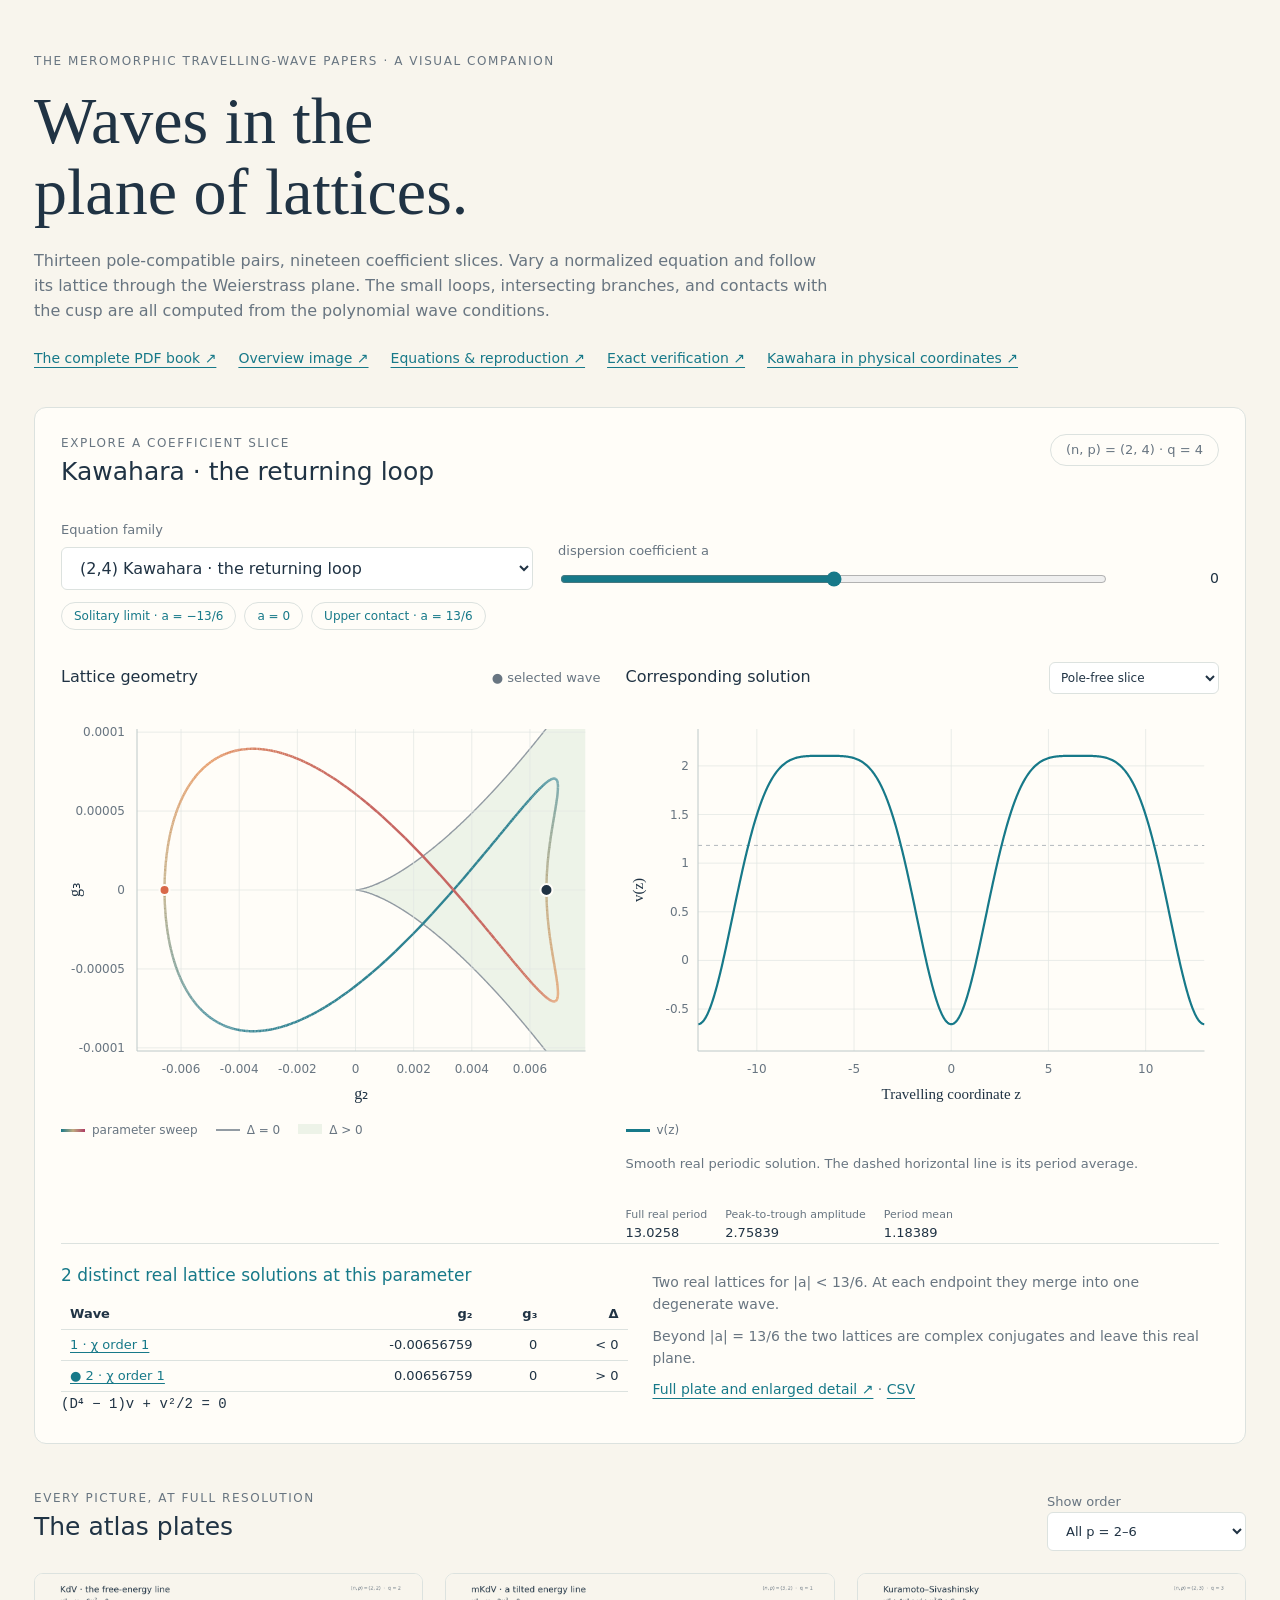
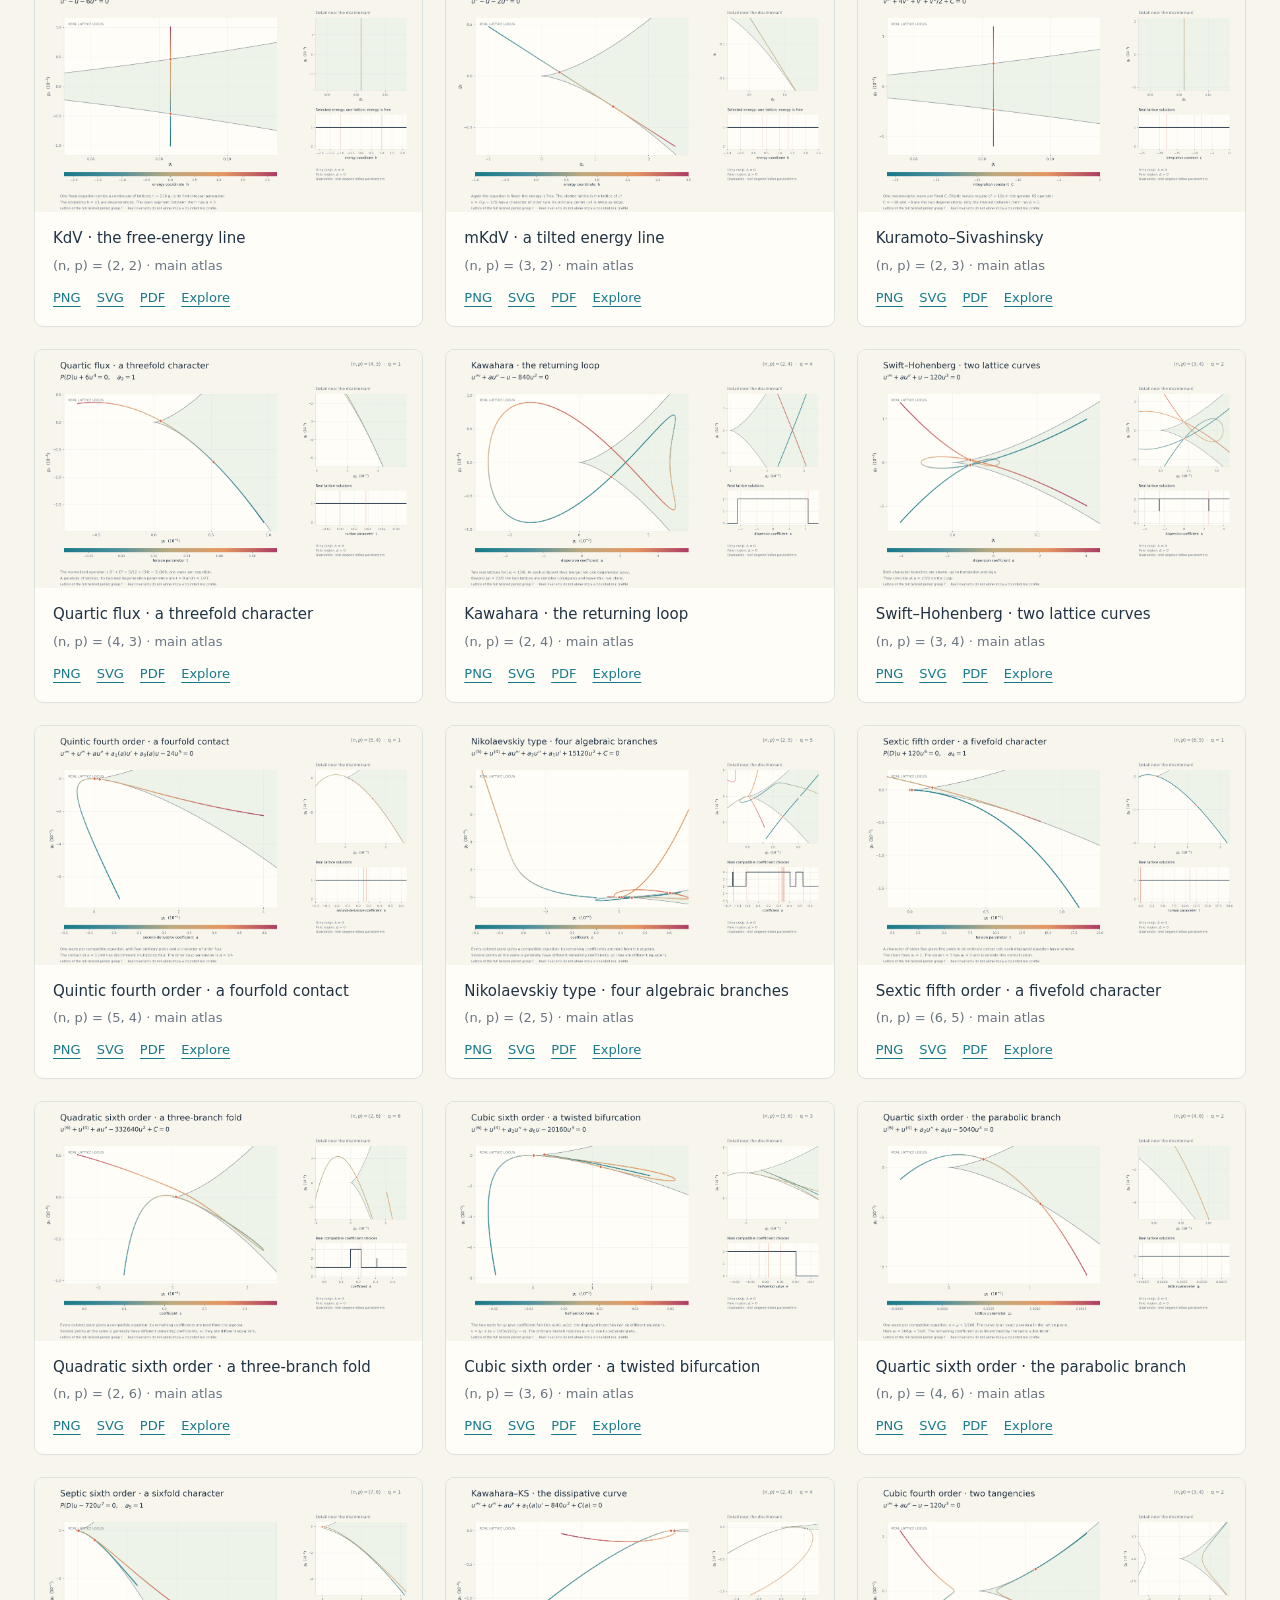
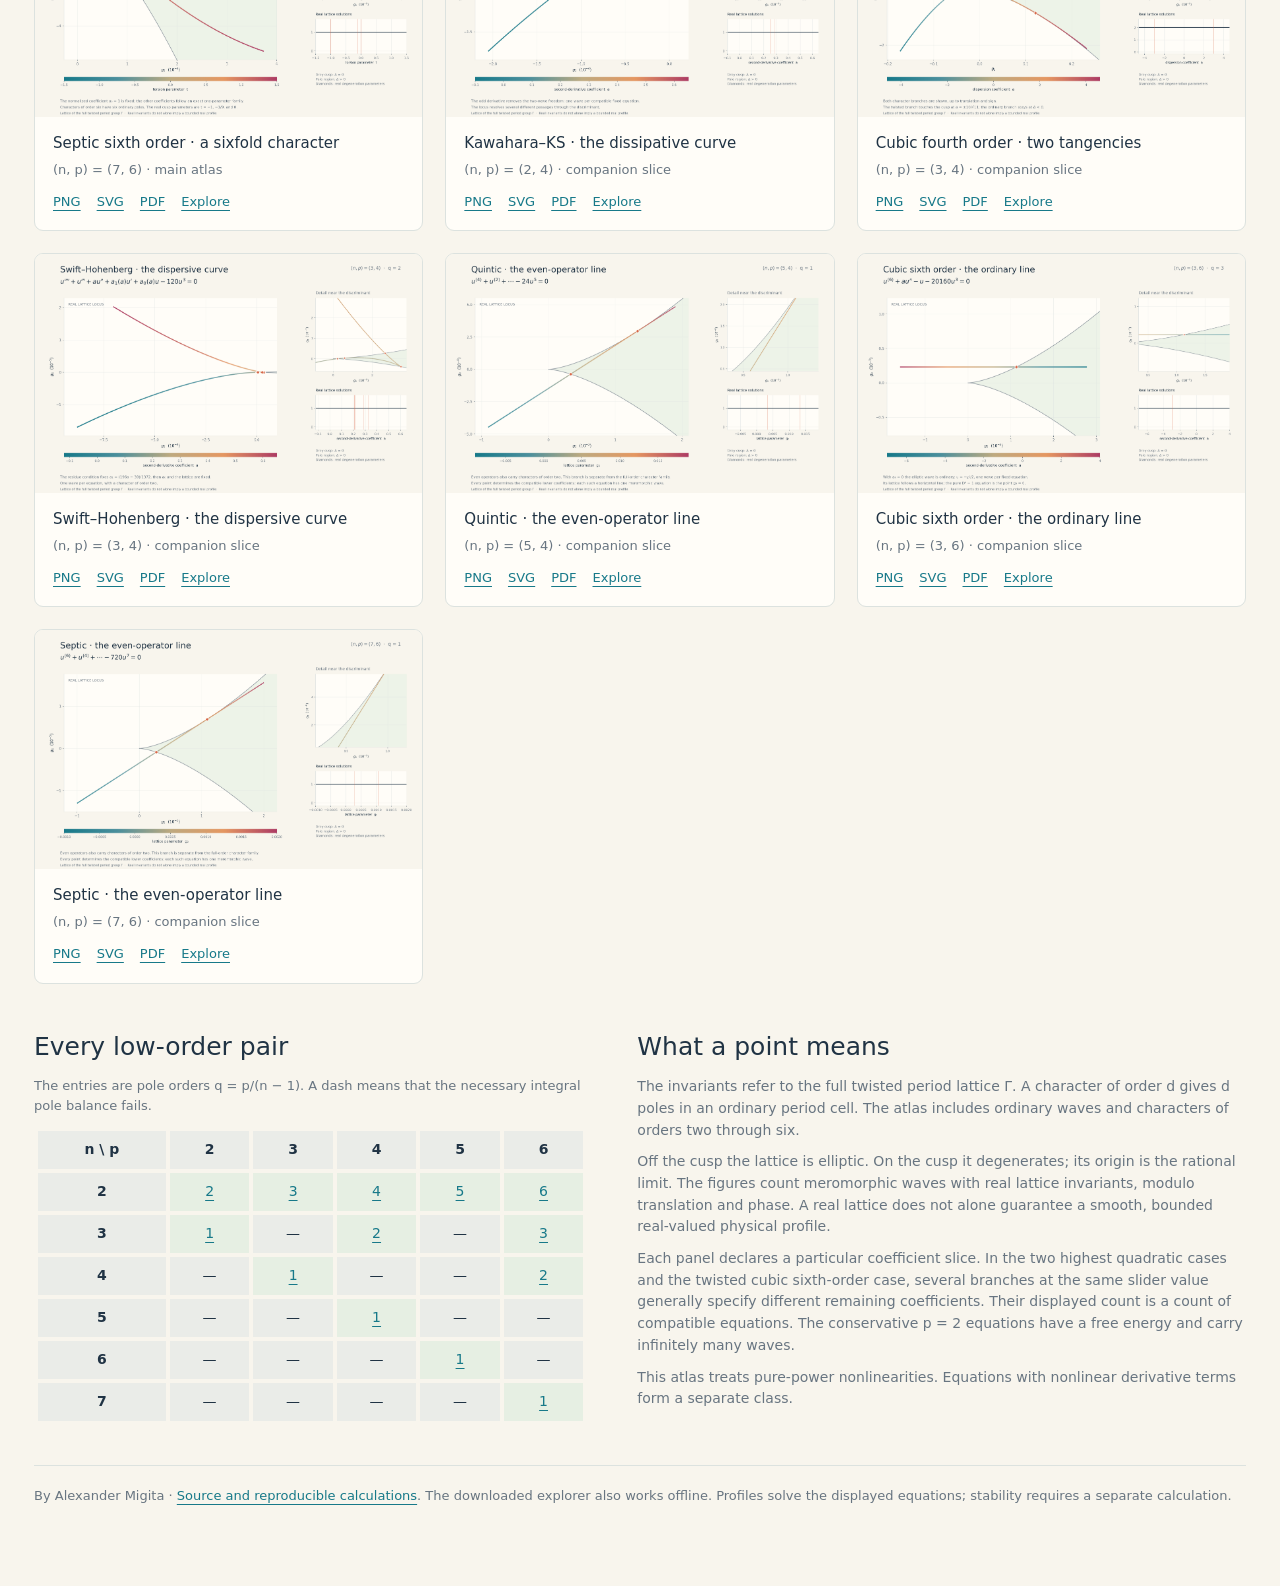
==== index.html @ 1b392797 "Add standalone meromorphic wave atlas with linked solution profiles" ====
<!doctype html>
<html lang="en">
<meta charset="utf-8">
<meta name="viewport" content="width=device-width, initial-scale=1">
<title>Travelling waves · the g₂,g₃ atlas</title>
<meta name="description" content="Explore exact meromorphic travelling waves: select an equation, vary its parameters, and see its elliptic lattice and corresponding wave profile.">
<style>
  :root{color-scheme:light;--paper:#f8f5ed;--ink:#203344;--muted:#687581;--line:#dce2df;--teal:#177989;--orange:#d86849}
  *{box-sizing:border-box}body{margin:0;background:var(--paper);color:var(--ink);font:16px/1.55 system-ui,sans-serif}
  main{max-width:1320px;margin:auto;padding:52px 34px 80px}a{color:var(--teal);text-underline-offset:4px}
  .eyebrow{letter-spacing:.13em;text-transform:uppercase;font-size:12px;color:var(--muted)}h1{font-family:Georgia,serif;font-size:clamp(36px,5.2vw,66px);font-weight:400;line-height:1.08;margin:14px 0 22px}
  h2{font-size:25px;font-weight:500;margin:0 0 6px}h3{font-size:18px;font-weight:500;margin:0}p{margin:10px 0}.intro{max-width:800px;color:var(--muted)}
  .links{display:flex;gap:22px;flex-wrap:wrap;margin:24px 0 38px}.links a{font-size:14px}.explorer{border:1px solid var(--line);border-radius:12px;background:#fffdf8;padding:26px}
  .headrow{display:flex;justify-content:space-between;gap:20px;align-items:start}.badge{white-space:nowrap;border:1px solid var(--line);border-radius:20px;padding:5px 15px;font-size:13px;color:var(--muted)}
  label{font-size:13px;color:var(--muted)}select{font:inherit;background:white;color:var(--ink);padding:10px 14px;border:1px solid var(--line);border-radius:6px;max-width:100%;min-width:0;width:100%}.control,.readout>*,.coverage>*{min-width:0}#points{overflow-x:auto;max-width:100%}
  .controls{display:grid;grid-template-columns:minmax(200px,1fr) minmax(250px,1.4fr);gap:25px;align-items:end;margin-top:22px}.control label{display:block;margin-bottom:7px}.sliderrow{display:flex;gap:15px;align-items:center}
  input[type=range]{accent-color:var(--teal);width:100%;min-width:50px}output{font-variant-numeric:tabular-nums;min-width:95px;text-align:right;font-size:14px}
  .plotwrap{position:relative;overflow:hidden}.plots{display:grid;grid-template-columns:1fr 1.1fr;gap:25px;margin-top:25px}.plots>section{min-width:0}.plothead{display:flex;align-items:center;justify-content:space-between;gap:12px;min-height:46px}.plothead h3{font-size:16px}.plothead select{font-size:12px;padding:7px;width:auto;max-width:210px}canvas{display:block;width:100%;height:400px;margin:10px 0}.legend{display:flex;flex-wrap:wrap;gap:18px;font-size:12px;color:var(--muted);margin-bottom:15px}.swatch{display:inline-block;width:24px;height:10px;margin-right:7px;background:#edf3e8}.cusp{background:#929ba3;height:2px;vertical-align:middle}.locus{background:linear-gradient(90deg,#177989,#beaa80,#ad3c63);height:3px;vertical-align:middle}
  .profile-note{font-size:13px;color:var(--muted);min-height:42px}.stats{display:flex;gap:18px;flex-wrap:wrap;font-size:13px}.stats span{color:var(--muted);display:block;font-size:11px}.stats strong{font-weight:500;font-variant-numeric:tabular-nums}.shortcuts{display:flex;gap:8px;flex-wrap:wrap;margin-top:12px}.shortcuts button{font:12px system-ui;border:1px solid var(--line);border-radius:16px;padding:6px 12px;background:#fffdf8;color:var(--teal);cursor:pointer}.shortcuts button:hover{background:#e7efea}.real-line{background:#177989;height:3px;vertical-align:middle}.imag-line{background:#d86849;height:3px;vertical-align:middle}
  .readout{border-top:1px solid var(--line);padding-top:18px;display:grid;grid-template-columns:1fr 1fr;gap:25px}.count{font-size:17px;color:var(--teal);margin:0 0 10px}.equation{font:14px/1.8 ui-monospace,monospace;overflow-wrap:anywhere;color:var(--ink)}.notes{font-size:14px;color:var(--muted)}
  table{border-collapse:collapse;width:100%;font-size:13px}th,td{padding:5px 9px;border-bottom:1px solid var(--line);text-align:right;font-variant-numeric:tabular-nums}th:first-child,td:first-child{text-align:left}button.point{font:inherit;color:var(--teal);border:0;background:transparent;cursor:pointer;padding:0;text-decoration:underline;text-underline-offset:3px}
  .galleryhead{display:flex;justify-content:space-between;align-items:center;margin:45px 0 20px;gap:20px}.grid{display:grid;grid-template-columns:repeat(3,minmax(0,1fr));gap:22px}.card{border:1px solid var(--line);border-radius:9px;overflow:hidden;background:#fffdf8}.card img{width:100%;display:block}.cardbody{padding:15px 18px 18px}.card p{font-size:13px;color:var(--muted);margin:5px 0 12px}.cardlinks{display:flex;gap:16px;font-size:13px}.card .title{font-size:15px;font-weight:500}
  .coverage{margin-top:44px;display:grid;grid-template-columns:1fr 1.1fr;gap:50px}.coverage table{text-align:center;font-size:14px}.coverage td,.coverage th{text-align:center;height:42px;border:4px solid var(--paper);background:#eaece8}.coverage td.yes{background:#e6efe3}.fine{font-size:13px;color:var(--muted)}footer{margin-top:40px;padding-top:20px;border-top:1px solid var(--line);font-size:13px;color:var(--muted)}
  @media(max-width:950px){.grid{grid-template-columns:repeat(2,1fr)}.coverage{gap:25px}.readout{grid-template-columns:minmax(0,1fr)}.controls{grid-template-columns:minmax(0,1fr)}.headrow{flex-wrap:wrap}.plots{grid-template-columns:minmax(0,1fr)}canvas{height:380px}}
  @media(max-width:580px){main{padding:30px 14px 50px}.explorer{padding:17px}.grid{grid-template-columns:1fr}.coverage{grid-template-columns:1fr}.galleryhead{align-items:start;flex-direction:column}canvas{height:360px}.legend{gap:14px;font-size:11px}.badge{font-size:12px}}
</style>
<main>
  <div class="eyebrow">The meromorphic travelling-wave papers · a visual companion</div>
  <h1>Waves in the<br>plane of lattices.</h1>
  <p class="intro">Thirteen pole-compatible pairs, nineteen coefficient slices. Vary a normalized equation and follow its lattice through the Weierstrass plane. The small loops, intersecting branches, and contacts with the cusp are all computed from the polynomial wave conditions.</p>
  <nav class="links" aria-label="Downloads"><a href="g2g3_atlas.pdf">The complete PDF book ↗</a><a href="figures/atlas_overview.png">Overview image ↗</a><a href="README.md">Equations &amp; reproduction ↗</a><a href="data/verification.json">Exact verification ↗</a><a href="physical/kawahara_physical.html">Kawahara in physical coordinates ↗</a></nav>
  <section class="explorer" aria-labelledby="currentTitle">
    <div class="headrow"><div><div class="eyebrow">Explore a coefficient slice</div><h2 id="currentTitle"></h2></div><div class="badge" id="badge"></div></div>
    <div class="controls"><div class="control"><label for="family">Equation family</label><select id="family"></select></div><div class="control"><label for="position" id="paramLabel"></label><div class="sliderrow"><input type="range" id="position" min="0" value="0" aria-describedby="count"><output for="position" id="paramValue"></output></div></div></div>
    <div class="shortcuts" id="shortcuts"></div>
    <div class="plots">
      <section><div class="plothead"><h3>Lattice geometry</h3><span class="fine">● selected wave</span></div><div class="plotwrap"><canvas id="plot" aria-label="The g2,g3 lattice locus and the selected parameter's waves" role="img"></canvas></div>
      <div class="legend"><span><i class="swatch locus"></i>parameter sweep</span><span><i class="swatch cusp"></i>Δ = 0</span><span><i class="swatch"></i>Δ &gt; 0</span></div></section>
      <section><div class="plothead"><h3>Corresponding solution</h3><select id="profileMode" aria-label="Solution slice"><option value="regular">Pole-free slice</option><option value="axis">Meromorphic real axis</option></select></div>
        <div class="plotwrap"><canvas id="wave" aria-label="The selected wave as a function of travelling coordinate z" role="img"></canvas></div>
        <div class="legend" id="waveLegend"></div><p class="profile-note" id="profileNote" aria-live="polite"></p><div class="stats" id="profileStats"></div>
      </section>
    </div>
    <div class="readout"><div><p class="count" id="count" aria-live="polite"></p><div id="points"></div><div class="equation" id="equation"></div></div><div class="notes" id="notes"></div></div>
  </section>
  <div class="galleryhead"><div><div class="eyebrow">Every picture, at full resolution</div><h2>The atlas plates</h2></div><label>Show order <select id="filter"><option value="all">All p = 2–6</option><option value="2">p = 2</option><option value="3">p = 3</option><option value="4">p = 4</option><option value="5">p = 5</option><option value="6">p = 6</option></select></label></div>
  <div class="grid" id="gallery"></div>
  <section class="coverage"><div><h2>Every low-order pair</h2><p class="fine">The entries are pole orders q = p/(n − 1). A dash means that the necessary integral pole balance fails.</p><table id="coverage" aria-label="Coverage of all n,p pairs"></table></div><div><h2>What a point means</h2><p class="notes">The invariants refer to the full twisted period lattice Γ. A character of order d gives d poles in an ordinary period cell. The atlas includes ordinary waves and characters of orders two through six.</p><p class="notes">Off the cusp the lattice is elliptic. On the cusp it degenerates; its origin is the rational limit. The figures count meromorphic waves with real lattice invariants, modulo translation and phase. A real lattice does not alone guarantee a smooth, bounded real-valued physical profile.</p><p class="notes">Each panel declares a particular coefficient slice. In the two highest quadratic cases and the twisted cubic sixth-order case, several branches at the same slider value generally specify different remaining coefficients. Their displayed count is a count of compatible equations. The conservative p = 2 equations have a free energy and carry infinitely many waves.</p><p class="notes">This atlas treats pure-power nonlinearities. Equations with nonlinear derivative terms form a separate class.</p></div></section>
  <footer>By Alexander Migita · <a href="https://github.com/migita/meromorphic-wave-atlas">Source and reproducible calculations</a>. The downloaded explorer also works offline. Profiles solve the displayed equations; stability requires a separate calculation.</footer>
</main>
<script src="wave_math.js"></script>
<script>
const ATLAS=[{"slug":"n2_p2_kdv","n":2,"p":2,"q":2,"title":"KdV · the free-energy line","parameter":"energy coordinate  h","interval":[-2.2,2.2],"notes":["One fixed equation carries a continuum of lattices; h = 216 g₃ is its first-integral parameter.","The endpoints h = ±1 are degenerations. The open segment between them has Δ > 0."],"count_kind":"waves","primary":true,"limits":[[0.05208333333333333,0.11458333333333333],[-0.011611111111111112,0.011611111111111112]],"fixed_equation":true,"K":6,"specials":[-1.0,1.0],"frames":[{"t":-2.2,"points":[{"g2":0.08333333333333333,"g3":-0.010185185185185186,"delta":-0.0022222222222222227,"operator":{"0":-1.0},"constant":0.0,"branch":0,"character":1,"profile":{"scale":1,"variable":"u","geometry":{"type":"one","delta":-1,"e":-0.1858363607270553,"H":0.28770145215395654,"m":0.9844510498706384,"mc":0.015548950129361609,"K":3.477848903455562,"period":12.967900770402444},"kind":"polynomial","terms":[[1,0,1.0],[0,0,-0.08333333333333333]]}}]},{"t":-2.1951111111111112,"points":[{"g2":0.08333333333333333,"g3":-0.010162551440329218,"delta":-0.002209787494284408,"operator":{"0":-1.0},"constant":0.0,"branch":0,"character":1,"profile":{"scale":1,"variable":"u","geometry":{"type":"one","delta":-1,"e":-0.18576796760956804,"H":0.28756891354253716,"m":0.9844959560852079,"mc":0.015504043914792149,"K":3.479272506871178,"period":12.976198267845762},"kind":"polynomial","terms":[[1,0,1.0],[0,0,-0.08333333333333333]]}}]},{"t":-2.187777777777778,"points":[{"g2":0.08333333333333333,"g3":-0.010128600823045267,"delta":-0.0021911872713763145,"operator":{"0":-1.0},"constant":0.0,"branch":0,"character":1,"profile":{"scale":1,"variable":"u","geometry":{"type":"one","delta":-1,"e":-0.18566525956412847,"H":0.28736985314001234,"m":0.9845635098865136,"mc":0.015436490113486322,"K":3.4814219574496312,"period":12.988711087715973},"kind":"polynomial","terms":[[1,0,1.0],[0,0,-0.08333333333333333]]}}]},{"t":-2.182888888888889,"points":[{"g2":0.08333333333333333,"g3":-0.0101059670781893,"delta":-0.0021788217021033373,"operator":{"0":-1.0},"constant":0.0,"branch":0,"character":1,"profile":{"scale":1,"variable":"u","geometry":{"type":"one","delta":-1,"e":-0.1855967083996586,"H":0.2872369773776183,"m":0.9846086759809719,"mc":0.015391324019028143,"K":3.482864384947229,"period":12.997097772897286},"kind":"polynomial","terms":[[1,0,1.0],[0,0,-0.08333333333333333]]}}]},{"t":-2.175555555555556,"points":[{"g2":0.08333333333333333,"g3":-0.010072016460905352,"delta":-0.002160325217192502,"operator":{"0":-1.0},"constant":0.0,"branch":0,"character":1,"profile":{"scale":1,"variable":"u","geometry":{"type":"one","delta":-1,"e":-0.18549376257033529,"H":0.28703740962488916,"m":0.9846766214534854,"mc":0.01532337854651452,"K":3.4850423854646464,"period":13.009745744499256},"kind":"polynomial","terms":[[1,0,1.0],[0,0,-0.08333333333333333]]}}]},{"t":-2.170666666666667,"points":[{"g2":0.08333333333333333,"g3":-0.010049382716049384,"delta":-0.002148028806584363,"operator":{"0":-1.0},"constant":0.0,"branch":0,"character":1,"profile":{"scale":1,"variable":"u","geometry":{"type":"one","delta":-1,"e":-0.18542505240549237,"H":0.2869041945413232,"m":0.9847220499039758,"mc":0.01527795009602413,"K":3.486504058583053,"period":13.018223457367847},"kind":"polynomial","terms":[[1,0,1.0],[0,0,-0.08333333333333333]]}}]},{"t":-2.1633333333333336,"points":[{"g2":0.08333333333333333,"g3":-0.010015432098765433,"delta":-0.0021296360596707825,"operator":{"0":-1.0},"constant":0.0,"branch":0,"character":1,"profile":{"scale":1,"variable":"u","geometry":{"type":"one","delta":-1,"e":-0.18532186735517567,"H":0.28670411616629193,"m":0.9847903907865941,"mc":0.015209609213405908,"K":3.488711251480941,"period":13.031009383250646},"kind":"polynomial","terms":[[1,0,1.0],[0,0,-0.08333333333333333]]}}]},{"t":-2.156,"points":[{"g2":0.08333333333333333,"g3":-0.009981481481481482,"delta":-0.0021113055555555555,"operator":{"0":-1.0},"constant":0.0,"branch":0,"character":1,"profile":{"scale":1,"variable":"u","geometry":{"type":"one","delta":-1,"e":-0.18521853807655572,"H":0.2865037298331668,"m":0.9848589707307035,"mc":0.015141029269296554,"K":3.4909362768365897,"period":13.043879463326112},"kind":"polynomial","terms":[[1,0,1.0],[0,0,-0.08333333333333333]]}}]},{"t":-2.151111111111111,"points":[{"g2":0.08333333333333333,"g3":-0.009958847736625514,"delta":-0.0020991197988111565,"operator":{"0":-1.0},"constant":0.0,"branch":0,"character":1,"profile":{"scale":1,"variable":"u","geometry":{"type":"one","delta":-1,"e":-0.1851495715045654,"H":0.2863699672654924,"m":0.9849048241839043,"mc":0.015095175816095619,"K":3.4924296540233413,"period":13.05250679172075},"kind":"polynomial","terms":[[1,0,1.0],[0,0,-0.08333333333333333]]}}]},{"t":-2.143777777777778,"points":[{"g2":0.08333333333333333,"g3":-0.009924897119341563,"delta":-0.0020808930326931866,"operator":{"0":-1.0},"constant":0.0,"branch":0,"character":1,"profile":{"scale":1,"variable":"u","geometry":{"type":"one","delta":-1,"e":-0.1850460006759825,"H":0.2861690650038781,"m":0.9849738056246788,"mc":0.015026194375321131,"K":3.494684943511824,"period":13.06551949446384},"kind":"polynomial","terms":[[1,0,1.0],[0,0,-0.08333333333333333]]}}]},{"t":-2.138888888888889,"points":[{"g2":0.08333333333333333,"g3":-0.009902263374485597,"delta":-0.002068776434613626,"operator":{"0":-1.0},"constant":0.0,"branch":0,"character":1,"profile":{"scale":1,"variable":"u","geometry":{"type":"one","delta":-1,"e":-0.18497687258051204,"H":0.28603495736652124,"m":0.9850199280279366,"mc":0.014980071972063465,"K":3.496198727649205,"period":13.074242909057974},"kind":"polynomial","terms":[[1,0,1.0],[0,0,-0.08333333333333333]]}}]},{"t":-2.131555555555556,"points":[{"g2":0.08333333333333333,"g3":-0.009868312757201647,"delta":-0.0020506534064929135,"operator":{"0":-1.0},"constant":0.0,"branch":0,"character":1,"profile":{"scale":1,"variable":"u","geometry":{"type":"one","delta":-1,"e":-0.18487305872755766,"H":0.28583353581501875,"m":0.9850893148360333,"mc":0.014910685163966677,"K":3.498484979949575,"period":13.087401273307984},"kind":"polynomial","terms":[[1,0,1.0],[0,0,-0.08333333333333333]]}}]},{"t":-2.126666666666667,"points":[{"g2":0.08333333333333333,"g3":-0.00984567901234568,"delta":-0.0020386059670781894,"operator":{"0":-1.0},"constant":0.0,"branch":0,"character":1,"profile":{"scale":1,"variable":"u","geometry":{"type":"one","delta":-1,"e":-0.18480376812078478,"H":0.2856990808553451,"m":0.9851357087871271,"mc":0.014864291212872933,"K":3.500019644517001,"period":13.096222832283644},"kind":"polynomial","terms":[[1,0,1.0],[0,0,-0.08333333333333333]]}}]},{"t":-2.1193333333333335,"points":[{"g2":0.08333333333333333,"g3":-0.009811728395061729,"delta":-0.0020205866769547327,"operator":{"0":-1.0},"constant":0.0,"branch":0,"character":1,"profile":{"scale":1,"variable":"u","geometry":{"type":"one","delta":-1,"e":-0.1846997097543466,"H":0.28549713661731585,"m":0.9852055048854672,"mc":0.014794495114532739,"K":3.50233758165737,"period":13.109529994856764},"kind":"polynomial","terms":[[1,0,1.0],[0,0,-0.08333333333333333]]}}]},{"t":-2.112,"points":[{"g2":0.08333333333333333,"g3":-0.009777777777777778,"delta":-0.0020026296296296294,"operator":{"0":-1.0},"constant":0.0,"branch":0,"character":1,"profile":{"scale":1,"variable":"u","geometry":{"type":"one","delta":-1,"e":-0.1845955039588511,"H":0.2852948771221336,"m":0.9852755484630377,"mc":0.014724451536962288,"K":3.504674886374683,"period":13.122927984447028},"kind":"polynomial","terms":[[1,0,1.0],[0,0,-0.08333333333333333]]}}]},{"t":-2.107111111111111,"points":[{"g2":0.08333333333333333,"g3":-0.00975514403292181,"delta":-0.001990692844078646,"operator":{"0":-1.0},"constant":0.0,"branch":0,"character":1,"profile":{"scale":1,"variable":"u","geometry":{"type":"one","delta":-1,"e":-0.18452595125463636,"H":0.2851598617020845,"m":0.9853223823819999,"mc":0.01467761761800011,"K":3.506243984434444,"period":13.131911023081207},"kind":"polynomial","terms":[[1,0,1.0],[0,0,-0.08333333333333333]]}}]},{"t":-2.0997777777777777,"points":[{"g2":0.08333333333333333,"g3":-0.009721193415637859,"delta":-0.0019728395347507997,"operator":{"0":-1.0},"constant":0.0,"branch":0,"character":1,"profile":{"scale":1,"variable":"u","geometry":{"type":"one","delta":-1,"e":-0.1844214985319821,"H":0.28495707401117853,"m":0.9853928416374762,"mc":0.014607158362523801,"K":3.5086141804106323,"period":13.145463044447704},"kind":"polynomial","terms":[[1,0,1.0],[0,0,-0.08333333333333333]]}}]},{"t":-2.0948888888888892,"points":[{"g2":0.08333333333333333,"g3":-0.009698559670781894,"delta":-0.0019609719078646556,"operator":{"0":-1.0},"constant":0.0,"branch":0,"character":1,"profile":{"scale":1,"variable":"u","geometry":{"type":"one","delta":-1,"e":-0.18435178070159,"H":0.28482170530036516,"m":0.9854399540245125,"mc":0.014560045975487535,"K":3.5102054661754765,"period":13.15454989836183},"kind":"polynomial","terms":[[1,0,1.0],[0,0,-0.08333333333333333]]}}]},{"t":-2.087555555555556,"points":[{"g2":0.08333333333333333,"g3":-0.009664609053497943,"delta":-0.0019432223365340655,"operator":{"0":-1.0},"constant":0.0,"branch":0,"character":1,"profile":{"scale":1,"variable":"u","geometry":{"type":"one","delta":-1,"e":-0.18424707952346928,"H":0.28461838592306277,"m":0.9855108330210115,"mc":0.014489166978988445,"K":3.5126093411413306,"period":13.168259363657638},"kind":"polynomial","terms":[[1,0,1.0],[0,0,-0.08333333333333333]]}}]},{"t":-2.082666666666667,"points":[{"g2":0.08333333333333333,"g3":-0.009641975308641975,"delta":-0.0019314238683127575,"operator":{"0":-1.0},"constant":0.0,"branch":0,"character":1,"profile":{"scale":1,"variable":"u","geometry":{"type":"one","delta":-1,"e":-0.18417719554289494,"H":0.2844826615820443,"m":0.9855582266033247,"mc":0.014441773396675297,"K":3.5142233487758747,"period":13.177452345340333},"kind":"polynomial","terms":[[1,0,1.0],[0,0,-0.08333333333333333]]}}]},{"t":-2.0753333333333335,"points":[{"g2":0.08333333333333333,"g3":-0.009608024691358024,"delta":-0.0019137780349794235,"operator":{"0":-1.0},"constant":0.0,"branch":0,"character":1,"profile":{"scale":1,"variable":"u","geometry":{"type":"one","delta":-1,"e":-0.18407224436554337,"H":0.28427880699055214,"m":0.9856295294595974,"mc":0.014370470540402676,"K":3.5166617178219814,"period":13.191322781227173},"kind":"polynomial","terms":[[1,0,1.0],[0,0,-0.08333333333333333]]}}]},{"t":-2.068,"points":[{"g2":0.08333333333333333,"g3":-0.009574074074074073,"delta":-0.0018961944444444443,"operator":{"0":-1.0},"constant":0.0,"branch":0,"character":1,"profile":{"scale":1,"variable":"u","geometry":{"type":"one","delta":-1,"e":-0.18396714244113485,"H":0.28407462956155916,"m":0.9857010886322455,"mc":0.01429891136775456,"K":3.5191211864122542,"period":13.205291541840717},"kind":"polynomial","terms":[[1,0,1.0],[0,0,-0.08333333333333333]]}}]},{"t":-2.063111111111111,"points":[{"g2":0.08333333333333333,"g3":-0.009551440329218107,"delta":-0.001884506630086877,"operator":{"0":-1.0},"constant":0.0,"branch":0,"character":1,"profile":{"scale":1,"variable":"u","geometry":{"type":"one","delta":-1,"e":-0.18389699046438365,"H":0.28393833128381857,"m":0.9857489378932187,"mc":0.014251062106781313,"K":3.5207727069856913,"period":13.214659334064887},"kind":"polynomial","terms":[[1,0,1.0],[0,0,-0.08333333333333333]]}}]},{"t":-2.055777777777778,"points":[{"g2":0.08333333333333333,"g3":-0.009517489711934158,"delta":-0.0018670267775491552,"operator":{"0":-1.0},"constant":0.0,"branch":0,"character":1,"profile":{"scale":1,"variable":"u","geometry":{"type":"one","delta":-1,"e":-0.1837916360380258,"H":0.2837336129175906,"m":0.985820927633821,"mc":0.014179072366178942,"K":3.5232680338903437,"period":13.228794959202483},"kind":"polynomial","terms":[[1,0,1.0],[0,0,-0.08333333333333333]]}}]},{"t":-2.050888888888889,"points":[{"g2":0.08333333333333333,"g3":-0.00949485596707819,"delta":-0.0018554081218564245,"operator":{"0":-1.0},"constant":0.0,"branch":0,"character":1,"profile":{"scale":1,"variable":"u","geometry":{"type":"one","delta":-1,"e":-0.18372131519974966,"H":0.28359695280951797,"m":0.9858690653575589,"mc":0.014130934642441051,"K":3.524943754646604,"period":13.238275265905832},"kind":"polynomial","terms":[[1,0,1.0],[0,0,-0.08333333333333333]]}}]},{"t":-2.043555555555556,"points":[{"g2":0.08333333333333333,"g3":-0.009460905349794239,"delta":-0.001838032007315958,"operator":{"0":-1.0},"constant":0.0,"branch":0,"character":1,"profile":{"scale":1,"variable":"u","geometry":{"type":"one","delta":-1,"e":-0.18361570668646088,"H":0.28339168987917057,"m":0.9859414899341674,"mc":0.014058510065832534,"K":3.527475832189634,"period":13.252581605054008},"kind":"polynomial","terms":[[1,0,1.0],[0,0,-0.08333333333333333]]}}]},{"t":-2.038666666666667,"points":[{"g2":0.08333333333333333,"g3":-0.009438271604938271,"delta":-0.0018264825102880656,"operator":{"0":-1.0},"constant":0.0,"branch":0,"character":1,"profile":{"scale":1,"variable":"u","geometry":{"type":"one","delta":-1,"e":-0.18354521592460588,"H":0.2832546655098504,"m":0.9859899189857023,"mc":0.014010081014297718,"K":3.5291763586322555,"period":13.262177036907271},"kind":"polynomial","terms":[[1,0,1.0],[0,0,-0.08333333333333333]]}}]},{"t":-2.0313333333333334,"points":[{"g2":0.08333333333333333,"g3":-0.00940432098765432,"delta":-0.0018092101337448558,"operator":{"0":-1.0},"constant":0.0,"branch":0,"character":1,"profile":{"scale":1,"variable":"u","geometry":{"type":"one","delta":-1,"e":-0.18343935172314477,"H":0.28304885434936755,"m":0.9860627827256421,"mc":0.013937217274357904,"K":3.531746111402404,"period":13.276658074245148},"kind":"polynomial","terms":[[1,0,1.0],[0,0,-0.08333333333333333]]}}]},{"t":-2.024,"points":[{"g2":0.08333333333333333,"g3":-0.00937037037037037,"delta":-0.0017919999999999993,"operator":{"0":-1.0},"constant":0.0,"branch":0,"character":1,"profile":{"scale":1,"variable":"u","geometry":{"type":"one","delta":-1,"e":-0.18333333333333332,"H":0.282842712474619,"m":0.9861359120657515,"mc":0.013864087934248577,"K":3.5343389271122194,"period":13.291245901313859},"kind":"polynomial","terms":[[1,0,1.0],[0,0,-0.08333333333333333]]}}]},{"t":-2.019111111111111,"points":[{"g2":0.08333333333333333,"g3":-0.009347736625514403,"delta":-0.001780561156835848,"operator":{"0":-1.0},"constant":0.0,"branch":0,"character":1,"profile":{"scale":1,"variable":"u","geometry":{"type":"one","delta":-1,"e":-0.1832625684573728,"H":0.2827051001652542,"m":0.9861848133008053,"mc":0.013815186699194643,"K":3.5360804574580897,"period":13.301031194592676},"kind":"polynomial","terms":[[1,0,1.0],[0,0,-0.08333333333333333]]}}]},{"t":-2.011777777777778,"points":[{"g2":0.08333333333333333,"g3":-0.009313786008230454,"delta":-0.0017634547610882495,"operator":{"0":-1.0},"constant":0.0,"branch":0,"character":1,"profile":{"scale":1,"variable":"u","geometry":{"type":"one","delta":-1,"e":-0.18315629178300033,"H":0.28249840411189114,"m":0.9862583888539146,"mc":0.013741611146085412,"K":3.5387124987590046,"period":13.315800390776063},"kind":"polynomial","terms":[[1,0,1.0],[0,0,-0.08333333333333333]]}}]},{"t":-2.006888888888889,"points":[{"g2":0.08333333333333333,"g3":-0.009291152263374486,"delta":-0.0017520850765889349,"operator":{"0":-1.0},"constant":0.0,"branch":0,"character":1,"profile":{"scale":1,"variable":"u","geometry":{"type":"one","delta":-1,"e":-0.18308535417063776,"H":0.2823604210969205,"m":0.9863075890542221,"mc":0.013692410945777883,"K":3.540480514836569,"period":13.325708038030127},"kind":"polynomial","terms":[[1,0,1.0],[0,0,-0.08333333333333333]]}}]},{"t":-1.9995555555555558,"points":[{"g2":0.08333333333333333,"g3":-0.009257201646090535,"delta":-0.0017350824188385916,"operator":{"0":-1.0},"constant":0.0,"branch":0,"character":1,"profile":{"scale":1,"variable":"u","geometry":{"type":"one","delta":-1,"e":-0.1829788175670884,"H":0.28215316709442784,"m":0.9863816153067966,"mc":0.013618384693203424,"K":3.543152797711267,"period":13.340662968554792},"kind":"polynomial","terms":[[1,0,1.0],[0,0,-0.08333333333333333]]}}]},{"t":-1.9946666666666668,"points":[{"g2":0.08333333333333333,"g3":-0.009234567901234569,"delta":-0.0017237818930041157,"operator":{"0":-1.0},"constant":0.0,"branch":0,"character":1,"profile":{"scale":1,"variable":"u","geometry":{"type":"one","delta":-1,"e":-0.18290770611622936,"H":0.28201481084646857,"m":0.9864311174843029,"mc":0.013568882515697085,"K":3.5449479894475284,"period":13.350695932434906},"kind":"polynomial","terms":[[1,0,1.0],[0,0,-0.08333333333333333]]}}]},{"t":-1.9873333333333334,"points":[{"g2":0.08333333333333333,"g3":-0.009200617283950618,"delta":-0.001706882973251029,"operator":{"0":-1.0},"constant":0.0,"branch":0,"character":1,"profile":{"scale":1,"variable":"u","geometry":{"type":"one","delta":-1,"e":-0.1828009079217701,"H":0.2818069950830481,"m":0.9865055989860161,"mc":0.013494401013983963,"K":3.5476615681923582,"period":13.365841122071153},"kind":"polynomial","terms":[[1,0,1.0],[0,0,-0.08333333333333333]]}}]},{"t":-1.9800000000000002,"points":[{"g2":0.08333333333333333,"g3":-0.009166666666666667,"delta":-0.0016900462962962967,"operator":{"0":-1.0},"constant":0.0,"branch":0,"character":1,"profile":{"scale":1,"variable":"u","geometry":{"type":"one","delta":-1,"e":-0.18269395196791946,"H":0.28159884041600036,"m":0.9865803558477797,"mc":0.013419644152220305,"K":3.5504004471774477,"period":13.381102708378993},"kind":"polynomial","terms":[[1,0,1.0],[0,0,-0.08333333333333333]]}}]},{"t":-1.9751111111111113,"points":[{"g2":0.08333333333333333,"g3":-0.0091440329218107,"delta":-0.0016788564243255606,"operator":{"0":-1.0},"constant":0.0,"branch":0,"character":1,"profile":{"scale":1,"variable":"u","geometry":{"type":"one","delta":-1,"e":-0.1826225600543587,"H":0.28145988166893376,"m":0.9866303475600685,"mc":0.013369652439931436,"K":3.552240620839094,"period":13.391342615148849},"kind":"polynomial","terms":[[1,0,1.0],[0,0,-0.08333333333333333]]}}]},{"t":-1.9677777777777778,"points":[{"g2":0.08333333333333333,"g3":-0.00911008230452675,"delta":-0.0016621234853680844,"operator":{"0":-1.0},"constant":0.0,"branch":0,"character":1,"profile":{"scale":1,"variable":"u","geometry":{"type":"one","delta":-1,"e":-0.18251533981460005,"H":0.281251159054649,"m":0.9867055670847994,"mc":0.013294432915200622,"K":3.5550225671132463,"period":13.40680205196572},"kind":"polynomial","terms":[[1,0,1.0],[0,0,-0.08333333333333333]]}}]},{"t":-1.9628888888888891,"points":[{"g2":0.08333333333333333,"g3":-0.009087448559670782,"delta":-0.0016510027720621854,"operator":{"0":-1.0},"constant":0.0,"branch":0,"character":1,"profile":{"scale":1,"variable":"u","geometry":{"type":"one","delta":-1,"e":-0.18244377114288807,"H":0.2811118203725739,"m":0.9867558688062763,"mc":0.013244131193723734,"K":3.5568918360734267,"period":13.417175501847627},"kind":"polynomial","terms":[[1,0,1.0],[0,0,-0.08333333333333333]]}}]},{"t":-1.9555555555555557,"points":[{"g2":0.08333333333333333,"g3":-0.00905349794238683,"delta":-0.0016343735711019658,"operator":{"0":-1.0},"constant":0.0,"branch":0,"character":1,"profile":{"scale":1,"variable":"u","geometry":{"type":"one","delta":-1,"e":-0.18233628490980994,"H":0.2809025258889653,"m":0.9868315557134315,"mc":0.013168444286568453,"K":3.5597180128696078,"period":13.43283776700455},"kind":"polynomial","terms":[[1,0,1.0],[0,0,-0.08333333333333333]]}}]},{"t":-1.9506666666666668,"points":[{"g2":0.08333333333333333,"g3":-0.009030864197530864,"delta":-0.0016233220164609055,"operator":{"0":-1.0},"constant":0.0,"branch":0,"character":1,"profile":{"scale":1,"variable":"u","geometry":{"type":"one","delta":-1,"e":-0.18226453833568473,"H":0.2807628046426868,"m":0.9868821706127809,"mc":0.013117829387219023,"K":3.5616171676899464,"period":13.443348141175877},"kind":"polynomial","terms":[[1,0,1.0],[0,0,-0.08333333333333333]]}}]},{"t":-1.9433333333333334,"points":[{"g2":0.08333333333333333,"g3":-0.008996913580246913,"delta":-0.001606796553497942,"operator":{"0":-1.0},"constant":0.0,"branch":0,"character":1,"profile":{"scale":1,"variable":"u","geometry":{"type":"one","delta":-1,"e":-0.1821567843838424,"H":0.2805529343240801,"m":0.9869583296892852,"mc":0.013041670310714765,"K":3.5644887840827315,"period":13.459218402926123},"kind":"polynomial","terms":[[1,0,1.0],[0,0,-0.08333333333333333]]}}]},{"t":-1.9360000000000002,"points":[{"g2":0.08333333333333333,"g3":-0.008962962962962963,"delta":-0.001590333333333333,"operator":{"0":-1.0},"constant":0.0,"branch":0,"character":1,"profile":{"scale":1,"variable":"u","geometry":{"type":"one","delta":-1,"e":-0.18204886896492703,"H":0.28034271658256826,"m":0.9870347743936543,"mc":0.012965225606345774,"K":3.567388264557454,"period":13.475216026289932},"kind":"polynomial","terms":[[1,0,1.0],[0,0,-0.08333333333333333]]}}]},{"t":-1.9311111111111112,"points":[{"g2":0.08333333333333333,"g3":-0.008940329218106996,"delta":-0.001579392432556013,"operator":{"0":-1.0},"constant":0.0,"branch":0,"character":1,"profile":{"scale":1,"variable":"u","geometry":{"type":"one","delta":-1,"e":-0.18197683533658185,"H":0.2802023776915873,"m":0.9870858970820721,"mc":0.012914102917927888,"K":3.5693369599928277,"period":13.485952839650645},"kind":"polynomial","terms":[[1,0,1.0],[0,0,-0.08333333333333333]]}}]},{"t":-1.923777777777778,"points":[{"g2":0.08333333333333333,"g3":-0.008906378600823045,"delta":-0.0015630329503886604,"operator":{"0":-1.0},"constant":0.0,"branch":0,"character":1,"profile":{"scale":1,"variable":"u","geometry":{"type":"one","delta":-1,"e":-0.18186864940001707,"H":0.279991577677661,"m":0.9871628217583187,"mc":0.012837178241681273,"K":3.5722839160120685,"period":13.502167149796948},"kind":"polynomial","terms":[[1,0,1.0],[0,0,-0.08333333333333333]]}}]},{"t":-1.918888888888889,"points":[{"g2":0.08333333333333333,"g3":-0.00888374485596708,"delta":-0.0015521612082761778,"operator":{"0":-1.0},"constant":0.0,"branch":0,"character":1,"profile":{"scale":1,"variable":"u","geometry":{"type":"one","delta":-1,"e":-0.18179643483705438,"H":0.2798508492484108,"m":0.9872142660777188,"mc":0.01278573392228122,"K":3.5742647036751816,"period":13.513050304920485},"kind":"polynomial","terms":[[1,0,1.0],[0,0,-0.08333333333333333]]}}]},{"t":-1.9115555555555557,"points":[{"g2":0.08333333333333333,"g3":-0.008849794238683128,"delta":-0.0015359054641060814,"operator":{"0":-1.0},"constant":0.0,"branch":0,"character":1,"profile":{"scale":1,"variable":"u","geometry":{"type":"one","delta":-1,"e":-0.1816879766092539,"H":0.2796394628799037,"m":0.9872916756940788,"mc":0.012708324305921195,"K":3.57726047519066,"period":13.529487013089366},"kind":"polynomial","terms":[[1,0,1.0],[0,0,-0.08333333333333333]]}}]},{"t":-1.9066666666666667,"points":[{"g2":0.08333333333333333,"g3":-0.00882716049382716,"delta":-0.0015251028806584363,"operator":{"0":-1.0},"constant":0.0,"branch":0,"character":1,"profile":{"scale":1,"variable":"u","geometry":{"type":"one","delta":-1,"e":-0.1816155799229702,"H":0.27949834217565045,"m":0.9873434449805271,"mc":0.012656555019472913,"K":3.57927426655505,"period":13.540520392787707},"kind":"polynomial","terms":[[1,0,1.0],[0,0,-0.08333333333333333]]}}]},{"t":-1.8993333333333335,"points":[{"g2":0.08333333333333333,"g3":-0.008793209876543211,"delta":-0.0015089508744855974,"operator":{"0":-1.0},"constant":0.0,"branch":0,"character":1,"profile":{"scale":1,"variable":"u","geometry":{"type":"one","delta":-1,"e":-0.18150684761133468,"H":0.27928636532433776,"m":0.9874213445773189,"mc":0.01257865542268114,"K":3.582320248822286,"period":13.557185439394354},"kind":"polynomial","terms":[[1,0,1.0],[0,0,-0.08333333333333333]]}}]},{"t":-1.8920000000000001,"points":[{"g2":0.08333333333333333,"g3":-0.00875925925925926,"delta":-0.0014928611111111115,"operator":{"0":-1.0},"constant":0.0,"branch":0,"character":1,"profile":{"scale":1,"variable":"u","geometry":{"type":"one","delta":-1,"e":-0.18139794998093478,"H":0.2790740321823652,"m":0.9874995406122133,"mc":0.012500459387786654,"K":3.585397051405622,"period":13.573990440448215},"kind":"polynomial","terms":[[1,0,1.0],[0,0,-0.08333333333333333]]}}]},{"t":-1.8871111111111112,"points":[{"g2":0.08333333333333333,"g3":-0.008736625514403292,"delta":-0.0014821691815272062,"operator":{"0":-1.0},"constant":0.0,"branch":0,"character":1,"profile":{"scale":1,"variable":"u","geometry":{"type":"one","delta":-1,"e":-0.18132525939288976,"H":0.2789322780682848,"m":0.9875518369063582,"mc":0.012448163093641836,"K":3.5874656398587415,"period":13.585272650468449},"kind":"polynomial","terms":[[1,0,1.0],[0,0,-0.08333333333333333]]}}]},{"t":-1.879777777777778,"points":[{"g2":0.08333333333333333,"g3":-0.008702674897119343,"delta":-0.0014661831561499777,"operator":{"0":-1.0},"constant":0.0,"branch":0,"character":1,"profile":{"scale":1,"variable":"u","geometry":{"type":"one","delta":-1,"e":-0.1812160847702375,"H":0.2787193477407487,"m":0.9876305311395066,"mc":0.01236946886049335,"K":3.590595008328705,"period":13.602316002788795},"kind":"polynomial","terms":[[1,0,1.0],[0,0,-0.08333333333333333]]}}]},{"t":-1.874888888888889,"points":[{"g2":0.08333333333333333,"g3":-0.008680041152263375,"delta":-0.0014555603852309104,"operator":{"0":-1.0},"constant":0.0,"branch":0,"character":1,"profile":{"scale":1,"variable":"u","geometry":{"type":"one","delta":-1,"e":-0.18114320890800187,"H":0.2785771940901313,"m":0.9876831613037422,"mc":0.012316838696257817,"K":3.592699152841325,"period":13.613759288549549},"kind":"polynomial","terms":[[1,0,1.0],[0,0,-0.08333333333333333]]}}]},{"t":-1.8675555555555556,"points":[{"g2":0.08333333333333333,"g3":-0.008646090534979424,"delta":-0.0014396780978509372,"operator":{"0":-1.0},"constant":0.0,"branch":0,"character":1,"profile":{"scale":1,"variable":"u","geometry":{"type":"one","delta":-1,"e":-0.1810337554497204,"H":0.2783636623256602,"m":0.9877623589692734,"mc":0.012237641030726519,"K":3.595882641058871,"period":13.631047589013916},"kind":"polynomial","terms":[[1,0,1.0],[0,0,-0.08333333333333333]]}}]},{"t":-1.8602222222222222,"points":[{"g2":0.08333333333333333,"g3":-0.008612139917695473,"delta":-0.0014238580532693187,"operator":{"0":-1.0},"constant":0.0,"branch":0,"character":1,"profile":{"scale":1,"variable":"u","geometry":{"type":"one","delta":-1,"e":-0.1809241337969073,"H":0.27814976763813826,"m":0.9878418612386252,"mc":0.012158138761374851,"K":3.5990993748272726,"period":13.64848614000697},"kind":"polynomial","terms":[[1,0,1.0],[0,0,-0.08333333333333333]]}}]},{"t":-1.8553333333333335,"points":[{"g2":0.08333333333333333,"g3":-0.008589506172839507,"delta":-0.001413345936213992,"operator":{"0":-1.0},"constant":0.0,"branch":0,"character":1,"profile":{"scale":1,"variable":"u","geometry":{"type":"one","delta":-1,"e":-0.18085095892036618,"H":0.2780069687866018,"m":0.9878950329277197,"mc":0.012104967072280285,"K":3.601262628799448,"period":13.660196563677511},"kind":"polynomial","terms":[[1,0,1.0],[0,0,-0.08333333333333333]]}}]},{"t":-1.848,"points":[{"g2":0.08333333333333333,"g3":-0.008555555555555556,"delta":-0.0013976296296296297,"operator":{"0":-1.0},"constant":0.0,"branch":0,"character":1,"profile":{"scale":1,"variable":"u","geometry":{"type":"one","delta":-1,"e":-0.1807410554406655,"H":0.27779246575831357,"m":0.9879750471650158,"mc":0.012024952834984136,"K":3.604536110147222,"period":13.677891203367176},"kind":"polynomial","terms":[[1,0,1.0],[0,0,-0.08333333333333333]]}}]},{"t":-1.8431111111111114,"points":[{"g2":0.08333333333333333,"g3":-0.00853292181069959,"delta":-0.001387186671239141,"operator":{"0":-1.0},"constant":0.0,"branch":0,"character":1,"profile":{"scale":1,"variable":"u","geometry":{"type":"one","delta":-1,"e":-0.1806676920493154,"H":0.27764925989086564,"m":0.988028561971486,"mc":0.011971438028513987,"K":3.6067377681487782,"period":13.689774776416822},"kind":"polynomial","terms":[[1,0,1.0],[0,0,-0.08333333333333333]]}}]},{"t":-1.835777777777778,"points":[{"g2":0.08333333333333333,"g3":-0.008498971193415639,"delta":-0.0013715741026520353,"operator":{"0":-1.0},"constant":0.0,"branch":0,"character":1,"profile":{"scale":1,"variable":"u","geometry":{"type":"one","delta":-1,"e":-0.18055750484655325,"H":0.2774341441421837,"m":0.9881090936143526,"mc":0.011890906385647422,"K":3.610069734229258,"period":13.707732859044862},"kind":"polynomial","terms":[[1,0,1.0],[0,0,-0.08333333333333333]]}}]},{"t":-1.830888888888889,"points":[{"g2":0.08333333333333333,"g3":-0.00847633744855967,"delta":-0.0013612003029263835,"operator":{"0":-1.0},"constant":0.0,"branch":0,"character":1,"profile":{"scale":1,"variable":"u","geometry":{"type":"one","delta":-1,"e":-0.18048395166935108,"H":0.27729052832222856,"m":0.9881629551901364,"mc":0.011837044809863589,"K":3.612310979988366,"period":13.719794590086286},"kind":"polynomial","terms":[[1,0,1.0],[0,0,-0.08333333333333333]]}}]},{"t":-1.8235555555555556,"points":[{"g2":0.08333333333333333,"g3":-0.00844238683127572,"delta":-0.001345691472336534,"operator":{"0":-1.0},"constant":0.0,"branch":0,"character":1,"profile":{"scale":1,"variable":"u","geometry":{"type":"one","delta":-1,"e":-0.18037347882648752,"H":0.27707479542277874,"m":0.9882440097571721,"mc":0.011755990242827924,"K":3.6157032460418685,"period":13.73802379218503},"kind":"polynomial","terms":[[1,0,1.0],[0,0,-0.08333333333333333]]}}]},{"t":-1.8162222222222224,"points":[{"g2":0.08333333333333333,"g3":-0.00840843621399177,"delta":-0.0013302448845450396,"operator":{"0":-1.0},"constant":0.0,"branch":0,"character":1,"profile":{"scale":1,"variable":"u","geometry":{"type":"one","delta":-1,"e":-0.18026283367058388,"H":0.27685869008487424,"m":0.988325380761903,"mc":0.01167461923809699,"K":3.6191325976293625,"period":13.756419491920047},"kind":"polynomial","terms":[[1,0,1.0],[0,0,-0.08333333333333333]]}}]},{"t":-1.8113333333333335,"points":[{"g2":0.08333333333333333,"g3":-0.008385802469135803,"delta":-0.0013199817386831277,"operator":{"0":-1.0},"constant":0.0,"branch":0,"character":1,"profile":{"scale":1,"variable":"u","geometry":{"type":"one","delta":-1,"e":-0.18018897415718194,"H":0.2767144121474691,"m":0.9883798049010383,"mc":0.01162019509896176,"K":3.62143978093995,"period":13.768777250558662},"kind":"polynomial","terms":[[1,0,1.0],[0,0,-0.08333333333333333]]}}]},{"t":-1.804,"points":[{"g2":0.08333333333333333,"g3":-0.008351851851851852,"delta":-0.001304638888888889,"operator":{"0":-1.0},"constant":0.0,"branch":0,"character":1,"profile":{"scale":1,"variable":"u","geometry":{"type":"one","delta":-1,"e":-0.18007804024970972,"H":0.276497682462611,"m":0.988461707832019,"mc":0.011538292167980966,"K":3.6249325111802255,"period":13.787457071042427},"kind":"polynomial","terms":[[1,0,1.0],[0,0,-0.08333333333333333]]}}]},{"t":-1.7991111111111113,"points":[{"g2":0.08333333333333333,"g3":-0.008329218106995885,"delta":-0.0012944449016918155,"operator":{"0":-1.0},"constant":0.0,"branch":0,"character":1,"profile":{"scale":1,"variable":"u","geometry":{"type":"one","delta":-1,"e":-0.18000398757960473,"H":0.27635298677659004,"m":0.9885164884931857,"mc":0.011483511506814295,"K":3.6272826189800216,"period":13.800007078490452},"kind":"polynomial","terms":[[1,0,1.0],[0,0,-0.08333333333333333]]}}]},{"t":-1.791777777777778,"points":[{"g2":0.08333333333333333,"g3":-0.008295267489711934,"delta":-0.0012792057898948334,"operator":{"0":-1.0},"constant":0.0,"branch":0,"character":1,"profile":{"scale":1,"variable":"u","geometry":{"type":"one","delta":-1,"e":-0.17989276294775755,"H":0.27613562817861975,"m":0.9885989290869223,"mc":0.011401070913077758,"K":3.630840769061385,"period":13.81897962774534},"kind":"polynomial","terms":[[1,0,1.0],[0,0,-0.08333333333333333]]}}]},{"t":-1.786888888888889,"points":[{"g2":0.08333333333333333,"g3":-0.008272633744855967,"delta":-0.0012690809613625969,"operator":{"0":-1.0},"constant":0.0,"branch":0,"character":1,"profile":{"scale":1,"variable":"u","geometry":{"type":"one","delta":-1,"e":-0.17981851579842587,"H":0.2759905116820375,"m":0.9886540701232261,"mc":0.011345929876773875,"K":3.633235193877131,"period":13.831727753390622},"kind":"polynomial","terms":[[1,0,1.0],[0,0,-0.08333333333333333]]}}]},{"t":-1.7795555555555556,"points":[{"g2":0.08333333333333333,"g3":-0.008238683127572016,"delta":-0.0012539455875628714,"operator":{"0":-1.0},"constant":0.0,"branch":0,"character":1,"profile":{"scale":1,"variable":"u","geometry":{"type":"one","delta":-1,"e":-0.1797069984473484,"H":0.2757725195510468,"m":0.9887370542029762,"mc":0.011262945797023754,"K":3.6368609017716564,"period":13.851002037999436},"kind":"polynomial","terms":[[1,0,1.0],[0,0,-0.08333333333333333]]}}]},{"t":-1.7722222222222224,"points":[{"g2":0.08333333333333333,"g3":-0.008204732510288066,"delta":-0.0012388724565615002,"operator":{"0":-1.0},"constant":0.0,"branch":0,"character":1,"profile":{"scale":1,"variable":"u","geometry":{"type":"one","delta":-1,"e":-0.17959530449790134,"H":0.27555414506000153,"m":0.9888203672062201,"mc":0.011179632793779854,"K":3.640528213134438,"period":13.870461862122365},"kind":"polynomial","terms":[[1,0,1.0],[0,0,-0.08333333333333333]]}}]},{"t":-1.7673333333333334,"points":[{"g2":0.08333333333333333,"g3":-0.008182098765432098,"delta":-0.0012288582818930044,"operator":{"0":-1.0},"constant":0.0,"branch":0,"character":1,"profile":{"scale":1,"variable":"u","geometry":{"type":"one","delta":-1,"e":-0.17952074339389734,"H":0.2754083488072925,"m":0.9888760930033864,"mc":0.011123906996613555,"K":3.642996609287202,"period":13.88353987534723},"kind":"polynomial","terms":[[1,0,1.0],[0,0,-0.08333333333333333]]}}]},{"t":-1.7600000000000002,"points":[{"g2":0.08333333333333333,"g3":-0.00814814814814815,"delta":-0.0012138888888888894,"operator":{"0":-1.0},"constant":0.0,"branch":0,"character":1,"profile":{"scale":1,"variable":"u","geometry":{"type":"one","delta":-1,"e":-0.17940875348672916,"H":0.27518933327738654,"m":0.9889599589945441,"mc":0.011040041005455848,"K":3.6467351160883403,"period":13.903316737776457},"kind":"polynomial","terms":[[1,0,1.0],[0,0,-0.08333333333333333]]}}]},{"t":-1.7551111111111113,"points":[{"g2":0.08333333333333333,"g3":-0.008125514403292181,"delta":-0.0012039438728852314,"operator":{"0":-1.0},"constant":0.0,"branch":0,"character":1,"profile":{"scale":1,"variable":"u","geometry":{"type":"one","delta":-1,"e":-0.17933399439503153,"H":0.27504310808252996,"m":0.9890160554610776,"mc":0.010983944538922374,"K":3.649251771986188,"period":13.916609455416276},"kind":"polynomial","terms":[[1,0,1.0],[0,0,-0.08333333333333333]]}}]},{"t":-1.7477777777777779,"points":[{"g2":0.08333333333333333,"g3":-0.00809156378600823,"delta":-0.0011890782178783721,"operator":{"0":-1.0},"constant":0.0,"branch":0,"character":1,"profile":{"scale":1,"variable":"u","geometry":{"type":"one","delta":-1,"e":-0.1792217064763338,"H":0.2748234467499709,"m":0.9891004804969923,"mc":0.01089951950300774,"K":3.6530638939217455,"period":13.936713521590805},"kind":"polynomial","terms":[[1,0,1.0],[0,0,-0.08333333333333333]]}}]},{"t":-1.742888888888889,"points":[{"g2":0.08333333333333333,"g3":-0.008068930041152262,"delta":-0.0011792023605395516,"operator":{"0":-1.0},"constant":0.0,"branch":0,"character":1,"profile":{"scale":1,"variable":"u","geometry":{"type":"one","delta":-1,"e":-0.17914674801999636,"H":0.27467678941819396,"m":0.9891569517016408,"mc":0.010843048298359201,"K":3.6556304624658975,"period":13.950227884050534},"kind":"polynomial","terms":[[1,0,1.0],[0,0,-0.08333333333333333]]}}]},{"t":-1.7355555555555557,"points":[{"g2":0.08333333333333333,"g3":-0.008034979423868313,"delta":-0.0011644404435299498,"operator":{"0":-1.0},"constant":0.0,"branch":0,"character":1,"profile":{"scale":1,"variable":"u","geometry":{"type":"one","delta":-1,"e":-0.17903416001264155,"H":0.2744564774622073,"m":0.9892419419321993,"mc":0.010758058067800742,"K":3.659518740639854,"period":13.970669818280738},"kind":"polynomial","terms":[[1,0,1.0],[0,0,-0.08333333333333333]]}}]},{"t":-1.7282222222222223,"points":[{"g2":0.08333333333333333,"g3":-0.008001028806584362,"delta":-0.0011497407693187018,"operator":{"0":-1.0},"constant":0.0,"branch":0,"character":1,"profile":{"scale":1,"variable":"u","geometry":{"type":"one","delta":-1,"e":-0.17892139094523257,"H":0.27423577279413586,"m":0.9893272742708857,"mc":0.01067272572911429,"K":3.663453985838646,"period":13.991319812143121},"kind":"polynomial","terms":[[1,0,1.0],[0,0,-0.08333333333333333]]}}]},{"t":-1.7233333333333334,"points":[{"g2":0.08333333333333333,"g3":-0.007978395061728394,"delta":-0.0011399755658436212,"operator":{"0":-1.0},"constant":0.0,"branch":0,"character":1,"profile":{"scale":1,"variable":"u","geometry":{"type":"one","delta":-1,"e":-0.17884611060222202,"H":0.27408841730232486,"m":0.9893843536763302,"mc":0.010615646323669823,"K":3.6661040634563964,"period":14.005204108226595},"kind":"polynomial","terms":[[1,0,1.0],[0,0,-0.08333333333333333]]}}]},{"t":-1.7160000000000002,"points":[{"g2":0.08333333333333333,"g3":-0.007944444444444445,"delta":-0.0011253796296296298,"operator":{"0":-1.0},"constant":0.0,"branch":0,"character":1,"profile":{"scale":1,"variable":"u","geometry":{"type":"one","delta":-1,"e":-0.17873303807332372,"H":0.2738670541767067,"m":0.9894702612476347,"mc":0.010529738752365242,"K":3.670119803893407,"period":14.026210154964335},"kind":"polynomial","terms":[[1,0,1.0],[0,0,-0.08333333333333333]]}}]},{"t":-1.7111111111111112,"points":[{"g2":0.08333333333333333,"g3":-0.007921810699588477,"delta":-0.001115683584819387,"operator":{"0":-1.0},"constant":0.0,"branch":0,"character":1,"profile":{"scale":1,"variable":"u","geometry":{"type":"one","delta":-1,"e":-0.17865755471166225,"H":0.2737192580607335,"m":0.9895277262662167,"mc":0.010472273733783313,"K":3.672824497373808,"period":14.040335806801886},"kind":"polynomial","terms":[[1,0,1.0],[0,0,-0.08333333333333333]]}}]},{"t":-1.7037777777777778,"points":[{"g2":0.08333333333333333,"g3":-0.007887860082304526,"delta":-0.0011011913866026519,"operator":{"0":-1.0},"constant":0.0,"branch":0,"character":1,"profile":{"scale":1,"variable":"u","geometry":{"type":"one","delta":-1,"e":-0.17854417658177027,"H":0.273497231504185,"m":0.9896142154706918,"mc":0.010385784529308202,"K":3.676923629924231,"period":14.0617100310193},"kind":"polynomial","terms":[[1,0,1.0],[0,0,-0.08333333333333333]]}}]},{"t":-1.698888888888889,"points":[{"g2":0.08333333333333333,"g3":-0.00786522633744856,"delta":-0.0010915645004572474,"operator":{"0":-1.0},"constant":0.0,"branch":0,"character":1,"profile":{"scale":1,"variable":"u","geometry":{"type":"one","delta":-1,"e":-0.17846848876692845,"H":0.27334899142839447,"m":0.9896720704025702,"mc":0.010327929597429768,"K":3.679684921028633,"period":14.076085328826283},"kind":"polynomial","terms":[[1,0,1.0],[0,0,-0.08333333333333333]]}}]},{"t":-1.6915555555555557,"points":[{"g2":0.08333333333333333,"g3":-0.007831275720164609,"delta":-0.0010771760402377688,"operator":{"0":-1.0},"constant":0.0,"branch":0,"character":1,"profile":{"scale":1,"variable":"u","geometry":{"type":"one","delta":-1,"e":-0.17835480287185407,"H":0.2731262964070659,"m":0.9897591477406712,"mc":0.01024085225932883,"K":3.6838704969299343,"period":14.097840488065447},"kind":"polynomial","terms":[[1,0,1.0],[0,0,-0.08333333333333333]]}}]},{"t":-1.6842222222222223,"points":[{"g2":0.08333333333333333,"g3":-0.007797325102880658,"delta":-0.0010628498228166436,"operator":{"0":-1.0},"constant":0.0,"branch":0,"character":1,"profile":{"scale":1,"variable":"u","geometry":{"type":"one","delta":-1,"e":-0.17824093126844243,"H":0.27290319786508827,"m":0.9898465811214784,"mc":0.010153418878521637,"K":3.688109471769438,"period":14.11983061198409},"kind":"polynomial","terms":[[1,0,1.0],[0,0,-0.08333333333333333]]}}]},{"t":-1.6793333333333336,"points":[{"g2":0.08333333333333333,"g3":-0.007774691358024692,"delta":-0.00105333359053498,"operator":{"0":-1.0},"constant":0.0,"branch":0,"character":1,"profile":{"scale":1,"variable":"u","geometry":{"type":"one","delta":-1,"e":-0.1781649133031873,"H":0.27275424041371643,"m":0.9899050690273732,"mc":0.010094930972626821,"K":3.6909657098684545,"period":14.134623688467109},"kind":"polynomial","terms":[[1,0,1.0],[0,0,-0.08333333333333333]]}}]},{"t":-1.6720000000000002,"points":[{"g2":0.08333333333333333,"g3":-0.007740740740740741,"delta":-0.0010391111111111113,"operator":{"0":-1.0},"constant":0.0,"branch":0,"character":1,"profile":{"scale":1,"variable":"u","geometry":{"type":"one","delta":-1,"e":-0.17805073041955294,"H":0.27253046522448754,"m":0.9899931011553785,"mc":0.010006898844621429,"K":3.6952963591439625,"period":14.15701658992717},"kind":"polynomial","terms":[[1,0,1.0],[0,0,-0.08333333333333333]]}}]},{"t":-1.6671111111111112,"points":[{"g2":0.08333333333333333,"g3":-0.007718106995884774,"delta":-0.0010296640374942846,"operator":{"0":-1.0},"constant":0.0,"branch":0,"character":1,"profile":{"scale":1,"variable":"u","geometry":{"type":"one","delta":-1,"e":-0.17797450419303926,"H":0.272381054948653,"m":0.9900519904732072,"mc":0.009948009526792706,"K":3.6982148654619245,"period":14.172082989679817},"kind":"polynomial","terms":[[1,0,1.0],[0,0,-0.08333333333333333]]}}]},{"t":-1.6597777777777778,"points":[{"g2":0.08333333333333333,"g3":-0.007684156378600823,"delta":-0.0010155452960676726,"operator":{"0":-1.0},"constant":0.0,"branch":0,"character":1,"profile":{"scale":1,"variable":"u","geometry":{"type":"one","delta":-1,"e":-0.17786000779893393,"H":0.27215659791630475,"m":0.9901406281181648,"mc":0.009859371881835168,"K":3.7026406961726157,"period":14.194893293032518},"kind":"polynomial","terms":[[1,0,1.0],[0,0,-0.08333333333333333]]}}]},{"t":-1.6548888888888889,"points":[{"g2":0.08333333333333333,"g3":-0.007661522633744856,"delta":-0.0010061673811156838,"operator":{"0":-1.0},"constant":0.0,"branch":0,"character":1,"profile":{"scale":1,"variable":"u","geometry":{"type":"one","delta":-1,"e":-0.17778357181564922,"H":0.2720067313307834,"m":0.9901999233967005,"mc":0.009800076603299493,"K":3.7056238738345386,"period":14.210243032151734},"kind":"polynomial","terms":[[1,0,1.0],[0,0,-0.08333333333333333]]}}]},{"t":-1.6475555555555557,"points":[{"g2":0.08333333333333333,"g3":-0.0076275720164609056,"delta":-0.0009921523776863284,"operator":{"0":-1.0},"constant":0.0,"branch":0,"character":1,"profile":{"scale":1,"variable":"u","geometry":{"type":"one","delta":-1,"e":-0.17766875965467083,"H":0.27178158719522233,"m":0.990289173435755,"mc":0.00971082656424501,"K":3.7101485922462407,"period":14.23348617713212},"kind":"polynomial","terms":[[1,0,1.0],[0,0,-0.08333333333333333]]}}]},{"t":-1.6402222222222225,"points":[{"g2":0.08333333333333333,"g3":-0.007593621399176955,"delta":-0.0009781996170553273,"operator":{"0":-1.0},"constant":0.0,"branch":0,"character":1,"profile":{"scale":1,"variable":"u","geometry":{"type":"one","delta":-1,"e":-0.1775537569394556,"H":0.2715560282457609,"m":0.9903787942577941,"mc":0.009621205742205959,"K":3.7147345108593703,"period":14.25699680041532},"kind":"polynomial","terms":[[1,0,1.0],[0,0,-0.08333333333333333]]}}]},{"t":-1.6353333333333335,"points":[{"g2":0.08333333333333333,"g3":-0.007570987654320988,"delta":-0.0009689323559670787,"operator":{"0":-1.0},"constant":0.0,"branch":0,"character":1,"profile":{"scale":1,"variable":"u","geometry":{"type":"one","delta":-1,"e":-0.1774769821906895,"H":0.27140542420742003,"m":0.9904387487159811,"mc":0.009561251284018902,"K":3.7178265091181846,"period":14.272822139250652},"kind":"polynomial","terms":[[1,0,1.0],[0,0,-0.08333333333333333]]}}]},{"t":-1.6280000000000001,"points":[{"g2":0.08333333333333333,"g3":-0.007537037037037037,"delta":-0.0009550833333333337,"operator":{"0":-1.0},"constant":0.0,"branch":0,"character":1,"profile":{"scale":1,"variable":"u","geometry":{"type":"one","delta":-1,"e":-0.1773616600428863,"H":0.27117916960226096,"m":0.9905289931644354,"mc":0.009471006835564533,"K":3.7225176986305737,"period":14.296792160836626},"kind":"polynomial","terms":[[1,0,1.0],[0,0,-0.08333333333333333]]}}]},{"t":-1.6231111111111112,"points":[{"g2":0.08333333333333333,"g3":-0.0075144032921810695,"delta":-0.0009458852309099222,"operator":{"0":-1.0},"constant":0.0,"branch":0,"character":1,"profile":{"scale":1,"variable":"u","geometry":{"type":"one","delta":-1,"e":-0.17728467156603103,"H":0.27102809998871547,"m":0.990589365752331,"mc":0.009410634247668966,"K":3.7256812883485995,"period":14.312929628994413},"kind":"polynomial","terms":[[1,0,1.0],[0,0,-0.08333333333333333]]}}]},{"t":-1.6157777777777778,"points":[{"g2":0.08333333333333333,"g3":-0.0074804526748971185,"delta":-0.0009321399462734336,"operator":{"0":-1.0},"constant":0.0,"branch":0,"character":1,"profile":{"scale":1,"variable":"u","geometry":{"type":"one","delta":-1,"e":-0.17716902765921244,"H":0.27080114429558644,"m":0.9906802409940001,"mc":0.009319759005999932,"K":3.7304820484294425,"period":14.337376914303807},"kind":"polynomial","terms":[[1,0,1.0],[0,0,-0.08333333333333333]]}}]},{"t":-1.6108888888888888,"points":[{"g2":0.08333333333333333,"g3":-0.0074578189300411515,"delta":-0.0009230110025148604,"operator":{"0":-1.0},"constant":0.0,"branch":0,"character":1,"profile":{"scale":1,"variable":"u","geometry":{"type":"one","delta":-1,"e":-0.17709182389411118,"H":0.27064960546266337,"m":0.9907410365277847,"mc":0.009258963472215324,"K":3.7337201814693044,"period":14.35383877094054},"kind":"polynomial","terms":[[1,0,1.0],[0,0,-0.08333333333333333]]}}]},{"t":-1.6035555555555556,"points":[{"g2":0.08333333333333333,"g3":-0.007423868312757201,"delta":-0.0009093694558756287,"operator":{"0":-1.0},"constant":0.0,"branch":0,"character":1,"profile":{"scale":1,"variable":"u","geometry":{"type":"one","delta":-1,"e":-0.17697585587411246,"H":0.2704219431810047,"m":0.9908325498450448,"mc":0.009167450154955289,"K":3.7386350735038762,"period":14.378782254192439},"kind":"polynomial","terms":[[1,0,1.0],[0,0,-0.08333333333333333]]}}]},{"t":-1.5962222222222224,"points":[{"g2":0.08333333333333333,"g3":-0.007389917695473251,"delta":-0.000895790152034751,"operator":{"0":-1.0},"constant":0.0,"branch":0,"character":1,"profile":{"scale":1,"variable":"u","geometry":{"type":"one","delta":-1,"e":-0.17685969224449538,"H":0.27019385427710885,"m":0.9909244495521797,"mc":0.009075550447820213,"K":3.743620751051464,"period":14.404033021703167},"kind":"polynomial","terms":[[1,0,1.0],[0,0,-0.08333333333333333]]}}]},{"t":-1.5913333333333335,"points":[{"g2":0.08333333333333333,"g3":-0.007367283950617284,"delta":-0.0008867718621399179,"operator":{"0":-1.0},"constant":0.0,"branch":0,"character":1,"profile":{"scale":1,"variable":"u","geometry":{"type":"one","delta":-1,"e":-0.17678214072642162,"H":0.2700415569983918,"m":0.9909859320119601,"mc":0.00901406798803998,"K":3.746984751837379,"period":14.421041270946786},"kind":"polynomial","terms":[[1,0,1.0],[0,0,-0.08333333333333333]]}}]},{"t":-1.584,"points":[{"g2":0.08333333333333333,"g3":-0.007333333333333333,"delta":-0.0008732962962962964,"operator":{"0":-1.0},"constant":0.0,"branch":0,"character":1,"profile":{"scale":1,"variable":"u","geometry":{"type":"one","delta":-1,"e":-0.1766656491581118,"H":0.26981275256006304,"m":0.9910784816929221,"mc":0.008921518307077879,"K":3.7520924585477142,"period":14.44682097573055},"kind":"polynomial","terms":[[1,0,1.0],[0,0,-0.08333333333333333]]}}]},{"t":-1.5791111111111111,"points":[{"g2":0.08333333333333333,"g3":-0.007310699588477366,"delta":-0.0008643471650663011,"operator":{"0":-1.0},"constant":0.0,"branch":0,"character":1,"profile":{"scale":1,"variable":"u","geometry":{"type":"one","delta":-1,"e":-0.17658787820734967,"H":0.26965997637022066,"m":0.991140399989066,"mc":0.008859600010933975,"K":3.7555395650539145,"period":14.464189109792681},"kind":"polynomial","terms":[[1,0,1.0],[0,0,-0.08333333333333333]]}}]},{"t":-1.5717777777777777,"points":[{"g2":0.08333333333333333,"g3":-0.007276748971193415,"delta":-0.0008509753372199358,"operator":{"0":-1.0},"constant":0.0,"branch":0,"character":1,"profile":{"scale":1,"variable":"u","geometry":{"type":"one","delta":-1,"e":-0.17647105627188095,"H":0.2694304507137357,"m":0.9912336072381563,"mc":0.008766392761843626,"K":3.760774649372169,"period":14.490519897106159},"kind":"polynomial","terms":[[1,0,1.0],[0,0,-0.08333333333333333]]}}]},{"t":-1.5644444444444445,"points":[{"g2":0.08333333333333333,"g3":-0.007242798353909465,"delta":-0.0008376657521719251,"operator":{"0":-1.0},"constant":0.0,"branch":0,"character":1,"profile":{"scale":1,"variable":"u","geometry":{"type":"one","delta":-1,"e":-0.17635403493822438,"H":0.26920048956798737,"m":0.9913272127250877,"mc":0.008672787274912252,"K":3.7660888721071806,"period":14.51719255307584},"kind":"polynomial","terms":[[1,0,1.0],[0,0,-0.08333333333333333]]}}]},{"t":-1.5595555555555556,"points":[{"g2":0.08333333333333333,"g3":-0.007220164609053498,"delta":-0.0008288272748056699,"operator":{"0":-1.0},"constant":0.0,"branch":0,"character":1,"profile":{"scale":1,"variable":"u","geometry":{"type":"one","delta":-1,"e":-0.17627590949914235,"H":0.26904693916845834,"m":0.9913898390108725,"mc":0.008610160989127503,"K":3.769676702461044,"period":14.535168589431557},"kind":"polynomial","terms":[[1,0,1.0],[0,0,-0.08333333333333333]]}}]},{"t":-1.5522222222222224,"points":[{"g2":0.08333333333333333,"g3":-0.007186213991769548,"delta":-0.0008156214277549157,"operator":{"0":-1.0},"constant":0.0,"branch":0,"character":1,"profile":{"scale":1,"variable":"u","geometry":{"type":"one","delta":-1,"e":-0.17615855385132742,"H":0.26881624755888495,"m":0.9914841144769515,"mc":0.008515885523048473,"K":3.7751276024165157,"period":14.562430784813856},"kind":"polynomial","terms":[[1,0,1.0],[0,0,-0.08333333333333333]]}}]},{"t":-1.5473333333333334,"points":[{"g2":0.08333333333333333,"g3":-0.00716358024691358,"delta":-0.0008068521090534979,"operator":{"0":-1.0},"constant":0.0,"branch":0,"character":1,"profile":{"scale":1,"variable":"u","geometry":{"type":"one","delta":-1,"e":-0.17608020470349603,"H":0.2686622082317159,"m":0.9915471900451392,"mc":0.008452809954860738,"K":3.7788086223642927,"period":14.580808405246865},"kind":"polynomial","terms":[[1,0,1.0],[0,0,-0.08333333333333333]]}}]},{"t":-1.54,"points":[{"g2":0.08333333333333333,"g3":-0.007129629629629629,"delta":-0.0007937499999999999,"operator":{"0":-1.0},"constant":0.0,"branch":0,"character":1,"profile":{"scale":1,"variable":"u","geometry":{"type":"one","delta":-1,"e":-0.1759625122354571,"H":0.2684307802829378,"m":0.991642143413988,"mc":0.008357856586011968,"K":3.784402525853846,"period":14.608686269358493},"kind":"polynomial","terms":[[1,0,1.0],[0,0,-0.08333333333333333]]}}]},{"t":-1.535111111111111,"points":[{"g2":0.08333333333333333,"g3":-0.007106995884773662,"delta":-0.00078504983996342,"operator":{"0":-1.0},"constant":0.0,"branch":0,"character":1,"profile":{"scale":1,"variable":"u","geometry":{"type":"one","delta":-1,"e":-0.1758839376979577,"H":0.268276248085968,"m":0.9917056735905942,"mc":0.008294326409405767,"K":3.7881810958589766,"period":14.627483475262089},"kind":"polynomial","terms":[[1,0,1.0],[0,0,-0.08333333333333333]]}}]},{"t":-1.527777777777778,"points":[{"g2":0.08333333333333333,"g3":-0.007073045267489712,"delta":-0.0007720514689071788,"operator":{"0":-1.0},"constant":0.0,"branch":0,"character":1,"profile":{"scale":1,"variable":"u","geometry":{"type":"one","delta":-1,"e":-0.17576590587286528,"H":0.2680440778465241,"m":0.9918013129173799,"mc":0.008198687082620032,"K":3.7939247683925514,"period":14.656004925193919},"kind":"polynomial","terms":[[1,0,1.0],[0,0,-0.08333333333333333]]}}]},{"t":-1.5204444444444445,"points":[{"g2":0.08333333333333333,"g3":-0.007039094650205761,"delta":-0.0007591153406492913,"operator":{"0":-1.0},"constant":0.0,"branch":0,"character":1,"profile":{"scale":1,"variable":"u","geometry":{"type":"one","delta":-1,"e":-0.17564766920286778,"H":0.26781145934382056,"m":0.9918973677411854,"mc":0.008102632258814598,"K":3.7997617478646375,"period":14.684926732702237},"kind":"polynomial","terms":[[1,0,1.0],[0,0,-0.08333333333333333]]}}]},{"t":-1.5155555555555558,"points":[{"g2":0.08333333333333333,"g3":-0.007016460905349795,"delta":-0.000750525834476452,"operator":{"0":-1.0},"constant":0.0,"branch":0,"character":1,"profile":{"scale":1,"variable":"u","geometry":{"type":"one","delta":-1,"e":-0.17556873049382868,"H":0.2676561302274069,"m":0.9919616365913085,"mc":0.008038363408691478,"K":3.8037062428077615,"period":14.704435872227227},"kind":"polynomial","terms":[[1,0,1.0],[0,0,-0.08333333333333333]]}}]},{"t":-1.5082222222222224,"points":[{"g2":0.08333333333333333,"g3":-0.006982510288065844,"delta":-0.0007376934442158209,"operator":{"0":-1.0},"constant":0.0,"branch":0,"character":1,"profile":{"scale":1,"variable":"u","geometry":{"type":"one","delta":-1,"e":-0.1754501503425414,"H":0.26742275975004043,"m":0.9920583905420046,"mc":0.007941609457995337,"K":3.8097048348926044,"period":14.734050077268641},"kind":"polynomial","terms":[[1,0,1.0],[0,0,-0.08333333333333333]]}}]},{"t":-1.5033333333333334,"points":[{"g2":0.08333333333333333,"g3":-0.006959876543209877,"delta":-0.0007291730967078192,"operator":{"0":-1.0},"constant":0.0,"branch":0,"character":1,"profile":{"scale":1,"variable":"u","geometry":{"type":"one","delta":-1,"e":-0.17537098177575502,"H":0.2672669272724242,"m":0.9921231282677562,"mc":0.007876871732243794,"K":3.8137597243029036,"period":14.754031737754193},"kind":"polynomial","terms":[[1,0,1.0],[0,0,-0.08333333333333333]]}}]},{"t":-1.496,"points":[{"g2":0.08333333333333333,"g3":-0.006925925925925926,"delta":-0.0007164444444444446,"operator":{"0":-1.0},"constant":0.0,"branch":0,"character":1,"profile":{"scale":1,"variable":"u","geometry":{"type":"one","delta":-1,"e":-0.1752520555238662,"H":0.26703279866467244,"m":0.9922205897559226,"mc":0.007779410244077311,"K":3.81992804299065,"period":14.784371741420225},"kind":"polynomial","terms":[[1,0,1.0],[0,0,-0.08333333333333333]]}}]},{"t":-1.491111111111111,"points":[{"g2":0.08333333333333333,"g3":-0.006903292181069959,"delta":-0.0007079932556012803,"operator":{"0":-1.0},"constant":0.0,"branch":0,"character":1,"profile":{"scale":1,"variable":"u","geometry":{"type":"one","delta":-1,"e":-0.17517265534226914,"H":0.2668764586951253,"m":0.9922858020114369,"mc":0.007714197988563102,"K":3.824098935437383,"period":14.804848999948483},"kind":"polynomial","terms":[[1,0,1.0],[0,0,-0.08333333333333333]]}}]},{"t":-1.4837777777777779,"points":[{"g2":0.08333333333333333,"g3":-0.0068693415637860085,"delta":-0.0006953683413351625,"operator":{"0":-1.0},"constant":0.0,"branch":0,"character":1,"profile":{"scale":1,"variable":"u","geometry":{"type":"one","delta":-1,"e":-0.17505338033775,"H":0.26664156572013586,"m":0.992383979589713,"mc":0.007616020410287012,"K":3.8304457082858385,"period":14.835950696434338},"kind":"polynomial","terms":[[1,0,1.0],[0,0,-0.08333333333333333]]}}]},{"t":-1.4764444444444447,"points":[{"g2":0.08333333333333333,"g3":-0.006835390946502058,"delta":-0.0006828056698673987,"operator":{"0":-1.0},"constant":0.0,"branch":0,"character":1,"profile":{"scale":1,"variable":"u","geometry":{"type":"one","delta":-1,"e":-0.17493389479485552,"H":0.26640621109681245,"m":0.9924825909875772,"mc":0.007517409012422805,"K":3.8369040215238686,"period":14.867527769634458},"kind":"polynomial","terms":[[1,0,1.0],[0,0,-0.08333333333333333]]}}]},{"t":-1.4715555555555557,"points":[{"g2":0.08333333333333333,"g3":-0.006812757201646091,"delta":-0.0006744651348879748,"operator":{"0":-1.0},"constant":0.0,"branch":0,"character":1,"profile":{"scale":1,"variable":"u","geometry":{"type":"one","delta":-1,"e":-0.17485412031981323,"H":0.2662490504116659,"m":0.9925485744910431,"mc":0.007451425508956932,"K":3.8412732730976797,"period":14.888850406619744},"kind":"polynomial","terms":[[1,0,1.0],[0,0,-0.08333333333333333]]}}]},{"t":-1.4642222222222223,"points":[{"g2":0.08333333333333333,"g3":-0.00677880658436214,"delta":-0.0006620062014174672,"operator":{"0":-1.0},"constant":0.0,"branch":0,"character":1,"profile":{"scale":1,"variable":"u","geometry":{"type":"one","delta":-1,"e":-0.17473428171156274,"H":0.26601292126968945,"m":0.9926479159664959,"mc":0.007352084033504041,"K":3.8479254416439783,"period":14.92125243911165},"kind":"polynomial","terms":[[1,0,1.0],[0,0,-0.08333333333333333]]}}]},{"t":-1.4593333333333334,"points":[{"g2":0.08333333333333333,"g3":-0.0067561728395061724,"delta":-0.0006537348251028807,"operator":{"0":-1.0},"constant":0.0,"branch":0,"character":1,"profile":{"scale":1,"variable":"u","geometry":{"type":"one","delta":-1,"e":-0.17465427094942068,"H":0.26585524209480543,"m":0.9927143891537542,"mc":0.0072856108462458135,"K":3.8524274022894818,"period":14.943139299525738},"kind":"polynomial","terms":[[1,0,1.0],[0,0,-0.08333333333333333]]}}]},{"t":-1.452,"points":[{"g2":0.08333333333333333,"g3":-0.0067222222222222214,"delta":-0.0006413796296296294,"operator":{"0":-1.0},"constant":0.0,"branch":0,"character":1,"profile":{"scale":1,"variable":"u","geometry":{"type":"one","delta":-1,"e":-0.17453407653601968,"H":0.2656183319793839,"m":0.9928144696435135,"mc":0.007185530356486558,"K":3.859284066087954,"period":14.976409949193307},"kind":"polynomial","terms":[[1,0,1.0],[0,0,-0.08333333333333333]]}}]},{"t":-1.447111111111111,"points":[{"g2":0.08333333333333333,"g3":-0.006699588477366254,"delta":-0.0006331774119798808,"operator":{"0":-1.0},"constant":0.0,"branch":0,"character":1,"profile":{"scale":1,"variable":"u","geometry":{"type":"one","delta":-1,"e":-0.17445382764869194,"H":0.2654601299828379,"m":0.9928814385232834,"mc":0.007118561476716581,"K":3.8639261153183853,"period":14.998891299434245},"kind":"polynomial","terms":[[1,0,1.0],[0,0,-0.08333333333333333]]}}]},{"t":-1.4397777777777778,"points":[{"g2":0.08333333333333333,"g3":-0.006665637860082304,"delta":-0.0006209259545038867,"operator":{"0":-1.0},"constant":0.0,"branch":0,"character":1,"profile":{"scale":1,"variable":"u","geometry":{"type":"one","delta":-1,"e":-0.1743332746555144,"H":0.26522243235256654,"m":0.9929822671176877,"mc":0.007017732882312321,"K":3.870998797946975,"period":15.033077808479295},"kind":"polynomial","terms":[[1,0,1.0],[0,0,-0.08333333333333333]]}}]},{"t":-1.4324444444444446,"points":[{"g2":0.08333333333333333,"g3":-0.006631687242798354,"delta":-0.0006087367398262463,"operator":{"0":-1.0},"constant":0.0,"branch":0,"character":1,"profile":{"scale":1,"variable":"u","geometry":{"type":"one","delta":-1,"e":-0.17421250516792947,"H":0.2649842590368798,"m":0.9930835490034231,"mc":0.006916450996576842,"K":3.878207027908005,"period":15.067838150396856},"kind":"polynomial","terms":[[1,0,1.0],[0,0,-0.08333333333333333]]}}]},{"t":-1.4275555555555557,"points":[{"g2":0.08333333333333333,"g3":-0.006609053497942387,"delta":-0.0006006451760402382,"operator":{"0":-1.0},"constant":0.0,"branch":0,"character":1,"profile":{"scale":1,"variable":"u","geometry":{"type":"one","delta":-1,"e":-0.1741318713984594,"H":0.2648252113694153,"m":0.9931513237486552,"mc":0.006848676251344813,"K":3.8830901455505145,"period":15.091340034529624},"kind":"polynomial","terms":[[1,0,1.0],[0,0,-0.08333333333333333]]}}]},{"t":-1.4202222222222223,"points":[{"g2":0.08333333333333333,"g3":-0.006575102880658436,"delta":-0.0005885596993598538,"operator":{"0":-1.0},"constant":0.0,"branch":0,"character":1,"profile":{"scale":1,"variable":"u","geometry":{"type":"one","delta":-1,"e":-0.17401073881769819,"H":0.26458623988845337,"m":0.9932533686116647,"mc":0.006746631388335269,"K":3.890534925736565,"period":15.127100311224995},"kind":"polynomial","terms":[[1,0,1.0],[0,0,-0.08333333333333333]]}}]},{"t":-1.4153333333333333,"points":[{"g2":0.08333333333333333,"g3":-0.006552469135802469,"delta":-0.0005805372942386831,"operator":{"0":-1.0},"constant":0.0,"branch":0,"character":1,"profile":{"scale":1,"variable":"u","geometry":{"type":"one","delta":-1,"e":-0.1739298620333422,"H":0.2644266578608878,"m":0.9933216551624447,"mc":0.00667834483755529,"K":3.8955804089032595,"period":15.151287906507012},"kind":"polynomial","terms":[[1,0,1.0],[0,0,-0.08333333333333333]]}}]},{"t":-1.408,"points":[{"g2":0.08333333333333333,"g3":-0.006518518518518518,"delta":-0.0005685555555555555,"operator":{"0":-1.0},"constant":0.0,"branch":0,"character":1,"profile":{"scale":1,"variable":"u","geometry":{"type":"one","delta":-1,"e":-0.1738083634912878,"H":0.26418688144044083,"m":0.9934244725086919,"mc":0.006575527491308095,"K":3.903276067162903,"period":15.188106725570643},"kind":"polynomial","terms":[[1,0,1.0],[0,0,-0.08333333333333333]]}}]},{"t":-1.4031111111111112,"points":[{"g2":0.08333333333333333,"g3":-0.006495884773662551,"delta":-0.0005606023090992228,"operator":{"0":-1.0},"constant":0.0,"branch":0,"character":1,"profile":{"scale":1,"variable":"u","geometry":{"type":"one","delta":-1,"e":-0.17372724176765206,"H":0.2640267605059293,"m":0.9934932772574504,"mc":0.006506722742549557,"K":3.908493893981989,"period":15.213020830039063},"kind":"polynomial","terms":[[1,0,1.0],[0,0,-0.08333333333333333]]}}]},{"t":-1.3957777777777778,"points":[{"g2":0.08333333333333333,"g3":-0.0064619341563786,"delta":-0.0005487243084133514,"operator":{"0":-1.0},"constant":0.0,"branch":0,"character":1,"profile":{"scale":1,"variable":"u","geometry":{"type":"one","delta":-1,"e":-0.17360537435906304,"H":0.2637861722792117,"m":0.9935968767592536,"mc":0.006403123240746392,"K":3.9164560780948383,"period":15.250962144382514},"kind":"polynomial","terms":[[1,0,1.0],[0,0,-0.08333333333333333]]}}]},{"t":-1.3884444444444446,"points":[{"g2":0.08333333333333333,"g3":-0.006427983539094651,"delta":-0.0005369085505258349,"operator":{"0":-1.0},"constant":0.0,"branch":0,"character":1,"profile":{"scale":1,"variable":"u","geometry":{"type":"one","delta":-1,"e":-0.17348328422034281,"H":0.2635450936335097,"m":0.9937009502677129,"mc":0.006299049732287133,"K":3.9245862994127862,"period":15.289610125702747},"kind":"polynomial","terms":[[1,0,1.0],[0,0,-0.08333333333333333]]}}]},{"t":-1.3835555555555556,"points":[{"g2":0.08333333333333333,"g3":-0.006405349794238683,"delta":-0.000529065957933242,"operator":{"0":-1.0},"constant":0.0,"branch":0,"character":1,"profile":{"scale":1,"variable":"u","geometry":{"type":"one","delta":-1,"e":-0.17340176652862116,"H":0.263384100834515,"m":0.9937705977103662,"mc":0.0062294022896337425,"K":3.9301030045094847,"period":15.31578111566191},"kind":"polynomial","terms":[[1,0,1.0],[0,0,-0.08333333333333333]]}}]},{"t":-1.3762222222222222,"points":[{"g2":0.08333333333333333,"g3":-0.006371399176954732,"delta":-0.0005173539380429812,"operator":{"0":-1.0},"constant":0.0,"branch":0,"character":1,"profile":{"scale":1,"variable":"u","geometry":{"type":"one","delta":-1,"e":-0.1732793027960803,"H":0.26314219919874826,"m":0.9938754692055428,"mc":0.006124530794457138,"K":3.938527959919014,"period":15.355666754832296},"kind":"polynomial","terms":[[1,0,1.0],[0,0,-0.08333333333333333]]}}]},{"t":-1.3713333333333333,"points":[{"g2":0.08333333333333333,"g3":-0.006348765432098765,"delta":-0.0005095805041152264,"operator":{"0":-1.0},"constant":0.0,"branch":0,"character":1,"profile":{"scale":1,"variable":"u","geometry":{"type":"one","delta":-1,"e":-0.17319753504365265,"H":0.26298065537650966,"m":0.9939456519977266,"mc":0.006054348002273456,"K":3.944247626255192,"period":15.382689249970987},"kind":"polynomial","terms":[[1,0,1.0],[0,0,-0.08333333333333333]]}}]},{"t":-1.3639999999999999,"points":[{"g2":0.08333333333333333,"g3":-0.006314814814814814,"delta":-0.000497972222222222,"operator":{"0":-1.0},"constant":0.0,"branch":0,"character":1,"profile":{"scale":1,"variable":"u","geometry":{"type":"one","delta":-1,"e":-0.17307469471234643,"H":0.2627379236349074,"m":0.9940513316023397,"mc":0.005948668397660327,"K":3.952987245828088,"period":15.423893827745841},"kind":"polynomial","terms":[[1,0,1.0],[0,0,-0.08333333333333333]]}}]},{"t":-1.3591111111111112,"points":[{"g2":0.08333333333333333,"g3":-0.006292181069958848,"delta":-0.0004902679469593053,"operator":{"0":-1.0},"constant":0.0,"branch":0,"character":1,"profile":{"scale":1,"variable":"u","geometry":{"type":"one","delta":-1,"e":-0.17299267488277556,"H":0.26257582401272156,"m":0.9941220565523035,"mc":0.0058779434476965865,"K":3.958923823398076,"period":15.451824697430151},"kind":"polynomial","terms":[[1,0,1.0],[0,0,-0.08333333333333333]]}}]},{"t":-1.351777777777778,"points":[{"g2":0.08333333333333333,"g3":-0.006258230452674898,"delta":-0.0004787634030635578,"operator":{"0":-1.0},"constant":0.0,"branch":0,"character":1,"profile":{"scale":1,"variable":"u","geometry":{"type":"one","delta":-1,"e":-0.1728694549081447,"H":0.2623322549504424,"m":0.9942285545694766,"mc":0.005771445430523489,"K":3.9680000990544175,"period":15.494437831368852},"kind":"polynomial","terms":[[1,0,1.0],[0,0,-0.08333333333333333]]}}]},{"t":-1.3444444444444446,"points":[{"g2":0.08333333333333333,"g3":-0.006224279835390947,"delta":-0.00046732110196616385,"operator":{"0":-1.0},"constant":0.0,"branch":0,"character":1,"profile":{"scale":1,"variable":"u","geometry":{"type":"one","delta":-1,"e":-0.17274600566937842,"H":0.2620881799907074,"m":0.9943355486562862,"mc":0.0056644513437138395,"K":3.977289890702636,"period":15.537943020742723},"kind":"polynomial","terms":[[1,0,1.0],[0,0,-0.08333333333333333]]}}]},{"t":-1.3395555555555556,"points":[{"g2":0.08333333333333333,"g3":-0.00620164609053498,"delta":-0.000459727480566987,"operator":{"0":-1.0},"constant":0.0,"branch":0,"character":1,"profile":{"scale":1,"variable":"u","geometry":{"type":"one","delta":-1,"e":-0.17266357825548337,"H":0.2619251809861529,"m":0.9944071555245336,"mc":0.005592844475466331,"K":3.9836062854478302,"period":15.567460708924898},"kind":"polynomial","terms":[[1,0,1.0],[0,0,-0.08333333333333333]]}}]},{"t":-1.3322222222222222,"points":[{"g2":0.08333333333333333,"g3":-0.006167695473251029,"delta":-0.00044838891746684965,"operator":{"0":-1.0},"constant":0.0,"branch":0,"character":1,"profile":{"scale":1,"variable":"u","geometry":{"type":"one","delta":-1,"e":-0.1725397444178724,"H":0.2616802569511519,"m":0.9945149848945632,"mc":0.005485015105436705,"K":3.9932729624489083,"period":15.612538219561232},"kind":"polynomial","terms":[[1,0,1.0],[0,0,-0.08333333333333333]]}}]},{"t":-1.3273333333333333,"points":[{"g2":0.08333333333333333,"g3":-0.006145061728395061,"delta":-0.00044086445473251023,"operator":{"0":-1.0},"constant":0.0,"branch":0,"character":1,"profile":{"scale":1,"variable":"u","geometry":{"type":"one","delta":-1,"e":-0.1724570595581368,"H":0.26151668941194345,"m":0.9945871521983848,"mc":0.00541284780161522,"K":3.9998499560281116,"period":15.643142121039606},"kind":"polynomial","terms":[[1,0,1.0],[0,0,-0.08333333333333333]]}}]},{"t":-1.32,"points":[{"g2":0.08333333333333333,"g3":-0.006111111111111111,"delta":-0.00042962962962962974,"operator":{"0":-1.0},"constant":0.0,"branch":0,"character":1,"profile":{"scale":1,"variable":"u","geometry":{"type":"one","delta":-1,"e":-0.1723328379706672,"H":0.2612709088202117,"m":0.9946958276435626,"mc":0.005304172356437406,"K":4.009922386643007,"period":15.68990935232772},"kind":"polynomial","terms":[[1,0,1.0],[0,0,-0.08333333333333333]]}}]},{"t":-1.3151111111111111,"points":[{"g2":0.08333333333333333,"g3":-0.0060884773662551435,"delta":-0.000422174325560128,"operator":{"0":-1.0},"constant":0.0,"branch":0,"character":1,"profile":{"scale":1,"variable":"u","geometry":{"type":"one","delta":-1,"e":-0.1722498935503773,"H":0.2611067677235035,"m":0.9947685626424848,"mc":0.00523143735751515,"K":4.016780315079072,"period":15.721682136629731},"kind":"polynomial","terms":[[1,0,1.0],[0,0,-0.08333333333333333]]}}]},{"t":-1.307777777777778,"points":[{"g2":0.08333333333333333,"g3":-0.006054526748971193,"delta":-0.0004110432384545041,"operator":{"0":-1.0},"constant":0.0,"branch":0,"character":1,"profile":{"scale":1,"variable":"u","geometry":{"type":"one","delta":-1,"e":-0.17212528101971247,"H":0.26086012298741956,"m":0.9948780951506726,"mc":0.005121904849327409,"K":4.027290773965464,"period":15.770270240714504},"kind":"polynomial","terms":[[1,0,1.0],[0,0,-0.08333333333333333]]}}]},{"t":-1.3004444444444445,"points":[{"g2":0.08333333333333333,"g3":-0.006020576131687242,"delta":-0.0003999743941472336,"operator":{"0":-1.0},"constant":0.0,"branch":0,"character":1,"profile":{"scale":1,"variable":"u","geometry":{"type":"one","delta":-1,"e":-0.17200043237242604,"H":0.26061295607772683,"m":0.9949881472540669,"mc":0.005011852745933063,"K":4.038081163865671,"period":15.820020368577357},"kind":"polynomial","terms":[[1,0,1.0],[0,0,-0.08333333333333333]]}}]},{"t":-1.2955555555555556,"points":[{"g2":0.08333333333333333,"g3":-0.005997942386831275,"delta":-0.00039262974394147236,"operator":{"0":-1.0},"constant":0.0,"branch":0,"character":1,"profile":{"scale":1,"variable":"u","geometry":{"type":"one","delta":-1,"e":-0.17191706818536315,"H":0.2604478866626087,"m":0.9950618059959607,"mc":0.004938194004039271,"K":4.0454371456085765,"period":15.853860579339228},"kind":"polynomial","terms":[[1,0,1.0],[0,0,-0.08333333333333333]]}}]},{"t":-1.2882222222222222,"points":[{"g2":0.08333333333333333,"g3":-0.005963991769547324,"delta":-0.00038166463763145847,"operator":{"0":-1.0},"constant":0.0,"branch":0,"character":1,"profile":{"scale":1,"variable":"u","geometry":{"type":"one","delta":-1,"e":-0.1717918233955228,"H":0.26019984324234735,"m":0.9951727331620192,"mc":0.00482726683798081,"K":4.056725722119421,"period":15.905675800177281},"kind":"polynomial","terms":[[1,0,1.0],[0,0,-0.08333333333333333]]}}]},{"t":-1.2833333333333332,"points":[{"g2":0.08333333333333333,"g3":-0.005941358024691357,"delta":-0.000374389146090535,"operator":{"0":-1.0},"constant":0.0,"branch":0,"character":1,"profile":{"scale":1,"variable":"u","geometry":{"type":"one","delta":-1,"e":-0.17170819401503035,"H":0.26003418687237373,"m":0.9952469791000185,"mc":0.004753020899981555,"K":4.064428017197449,"period":15.940950298447987},"kind":"polynomial","terms":[[1,0,1.0],[0,0,-0.08333333333333333]]}}]},{"t":-1.276,"points":[{"g2":0.08333333333333333,"g3":-0.005907407407407407,"delta":-0.00036352777777777794,"operator":{"0":-1.0},"constant":0.0,"branch":0,"character":1,"profile":{"scale":1,"variable":"u","geometry":{"type":"one","delta":-1,"e":-0.17158254977549633,"H":0.2597852590680401,"m":0.995358792847896,"mc":0.0046412071521040425,"K":4.07625882563543,"period":15.995009250873027},"kind":"polynomial","terms":[[1,0,1.0],[0,0,-0.08333333333333333]]}}]},{"t":-1.2711111111111113,"points":[{"g2":0.08333333333333333,"g3":-0.005884773662551441,"delta":-0.00035632144490169225,"operator":{"0":-1.0},"constant":0.0,"branch":0,"character":1,"profile":{"scale":1,"variable":"u","geometry":{"type":"one","delta":-1,"e":-0.17149865298179975,"H":0.2596190104564417,"m":0.9954336337320339,"mc":0.004566366267966107,"K":4.0843387218902105,"period":16.03184488786851},"kind":"polynomial","terms":[[1,0,1.0],[0,0,-0.08333333333333333]]}}]},{"t":-1.2637777777777779,"points":[{"g2":0.08333333333333333,"g3":-0.00585082304526749,"delta":-0.0003455638145861915,"operator":{"0":-1.0},"constant":0.0,"branch":0,"character":1,"profile":{"scale":1,"variable":"u","geometry":{"type":"one","delta":-1,"e":-0.17137260594015982,"H":0.25936919028063177,"m":0.9955463457940159,"mc":0.004453654205984067,"K":4.096761856870393,"period":16.088350598768006},"kind":"polynomial","terms":[[1,0,1.0],[0,0,-0.08333333333333333]]}}]},{"t":-1.2564444444444445,"points":[{"g2":0.08333333333333333,"g3":-0.005816872427983539,"delta":-0.0003348684270690445,"operator":{"0":-1.0},"constant":0.0,"branch":0,"character":1,"profile":{"scale":1,"variable":"u","geometry":{"type":"one","delta":-1,"e":-0.17124631558894152,"H":0.25911883079974857,"m":0.9956596025665255,"mc":0.004340397433474521,"K":4.109567375640639,"period":16.146433676344397},"kind":"polynomial","terms":[[1,0,1.0],[0,0,-0.08333333333333333]]}}]},{"t":-1.2515555555555555,"points":[{"g2":0.08333333333333333,"g3":-0.005794238683127571,"delta":-0.00032777274805669855,"operator":{"0":-1.0},"constant":0.0,"branch":0,"character":1,"profile":{"scale":1,"variable":"u","geometry":{"type":"one","delta":-1,"e":-0.17116198624071943,"H":0.25895162341308336,"m":0.9957354118447039,"mc":0.004264588155296026,"K":4.118327803824783,"period":16.18607649618536},"kind":"polynomial","terms":[[1,0,1.0],[0,0,-0.08333333333333333]]}}]},{"t":-1.2442222222222221,"points":[{"g2":0.08333333333333333,"g3":-0.00576028806584362,"delta":-0.0003171810985368081,"operator":{"0":-1.0},"constant":0.0,"branch":0,"character":1,"profile":{"scale":1,"variable":"u","geometry":{"type":"one","delta":-1,"e":-0.1710352876271995,"H":0.258700358538258,"m":0.9958495861590753,"mc":0.004150413840924773,"K":4.13182138375935,"period":16.24699397104009},"kind":"polynomial","terms":[[1,0,1.0],[0,0,-0.08333333333333333]]}}]},{"t":-1.2393333333333334,"points":[{"g2":0.08333333333333333,"g3":-0.005737654320987654,"delta":-0.00031015457818930035,"operator":{"0":-1.0},"constant":0.0,"branch":0,"character":1,"profile":{"scale":1,"variable":"u","geometry":{"type":"one","delta":-1,"e":-0.17095068495030302,"H":0.2585325448016167,"m":0.995926011214993,"mc":0.004073988785006924,"K":4.1410635744917474,"period":16.288619676360277},"kind":"polynomial","terms":[[1,0,1.0],[0,0,-0.08333333333333333]]}}]},{"t":-1.232,"points":[{"g2":0.08333333333333333,"g3":-0.005703703703703703,"delta":-0.0002996666666666665,"operator":{"0":-1.0},"constant":0.0,"branch":0,"character":1,"profile":{"scale":1,"variable":"u","geometry":{"type":"one","delta":-1,"e":-0.1708235746002548,"H":0.25828036623849887,"m":0.9960411153819019,"mc":0.003958884618098124,"K":4.155317226602885,"period":16.352662869694},"kind":"polynomial","terms":[[1,0,1.0],[0,0,-0.08333333333333333]]}}]},{"t":-1.2246666666666668,"points":[{"g2":0.08333333333333333,"g3":-0.005669753086419754,"delta":-0.0002892409979423871,"operator":{"0":-1.0},"constant":0.0,"branch":0,"character":1,"profile":{"scale":1,"variable":"u","geometry":{"type":"one","delta":-1,"e":-0.17069621552052752,"H":0.2580276354303116,"m":0.9961567834658238,"mc":0.0038432165341762323,"K":4.170066304524039,"period":16.41874072375257},"kind":"polynomial","terms":[[1,0,1.0],[0,0,-0.08333333333333333]]}}]},{"t":-1.2197777777777778,"points":[{"g2":0.08333333333333333,"g3":-0.005647119341563786,"delta":-0.0002823251314586193,"operator":{"0":-1.0},"constant":0.0,"branch":0,"character":1,"profile":{"scale":1,"variable":"u","geometry":{"type":"one","delta":-1,"e":-0.17061117065315776,"H":0.25785883991360353,"m":0.9962342110619175,"mc":0.003765788938082575,"K":4.180190487229346,"period":16.463988574464587},"kind":"polynomial","terms":[[1,0,1.0],[0,0,-0.08333333333333333]]}}]},{"t":-1.2124444444444444,"points":[{"g2":0.08333333333333333,"g3":-0.005613168724279835,"delta":-0.0002720032007315958,"operator":{"0":-1.0},"constant":0.0,"branch":0,"character":1,"profile":{"scale":1,"variable":"u","geometry":{"type":"one","delta":-1,"e":-0.17048339417688538,"H":0.25760518189058323,"m":0.9963508291808086,"mc":0.003649170819191364,"K":4.195840576718457,"period":16.533761811132138},"kind":"polynomial","terms":[[1,0,1.0],[0,0,-0.08333333333333333]]}}]},{"t":-1.2075555555555555,"points":[{"g2":0.08333333333333333,"g3":-0.005590534979423868,"delta":-0.00026515649291266577,"operator":{"0":-1.0},"constant":0.0,"branch":0,"character":1,"profile":{"scale":1,"variable":"u","geometry":{"type":"one","delta":-1,"e":-0.17039806984888112,"H":0.2574357653694202,"m":0.9964288944205945,"mc":0.0035711055794055086,"K":4.206600061873347,"period":16.58161312108458},"kind":"polynomial","terms":[[1,0,1.0],[0,0,-0.08333333333333333]]}}]},{"t":-1.200222222222222,"points":[{"g2":0.08333333333333333,"g3":-0.005556584362139917,"delta":-0.00025493830018289896,"operator":{"0":-1.0},"constant":0.0,"branch":0,"character":1,"profile":{"scale":1,"variable":"u","geometry":{"type":"one","delta":-1,"e":-0.17026987237378285,"H":0.2571811715138174,"m":0.9965464755007392,"mc":0.0034535244992608266,"K":4.223259979522606,"period":16.65552119621297},"kind":"polynomial","terms":[[1,0,1.0],[0,0,-0.08333333333333333]]}}]},{"t":-1.1953333333333334,"points":[{"g2":0.08333333333333333,"g3":-0.005533950617283951,"delta":-0.0002481607510288067,"operator":{"0":-1.0},"constant":0.0,"branch":0,"character":1,"profile":{"scale":1,"variable":"u","geometry":{"type":"one","delta":-1,"e":-0.17018426616671223,"H":0.2570111282002663,"m":0.9966251870836382,"mc":0.0033748129163618116,"K":4.234733826696854,"period":16.70629514472193},"kind":"polynomial","terms":[[1,0,1.0],[0,0,-0.08333333333333333]]}}]},{"t":-1.188,"points":[{"g2":0.08333333333333333,"g3":-0.0055,"delta":-0.0002380462962962963,"operator":{"0":-1.0},"constant":0.0,"branch":0,"character":1,"profile":{"scale":1,"variable":"u","geometry":{"type":"one","delta":-1,"e":-0.1700556440395074,"H":0.2567555897653284,"m":0.9967437442986234,"mc":0.0032562557013765627,"K":4.252533231925744,"period":16.78486135062059},"kind":"polynomial","terms":[[1,0,1.0],[0,0,-0.08333333333333333]]}}]},{"t":-1.1806666666666668,"points":[{"g2":0.08333333333333333,"g3":-0.0054660493827160496,"delta":-0.00022799408436214002,"operator":{"0":-1.0},"constant":0.0,"branch":0,"character":1,"profile":{"scale":1,"variable":"u","geometry":{"type":"one","delta":-1,"e":-0.16992676534587092,"H":0.25649948032968545,"m":0.9968628936229996,"mc":0.003137106377000393,"K":4.271089308047137,"period":16.866516808703935},"kind":"polynomial","terms":[[1,0,1.0],[0,0,-0.08333333333333333]]}}]},{"t":-1.1757777777777778,"points":[{"g2":0.08333333333333333,"g3":-0.0054434156378600825,"delta":-0.00022132718907178807,"operator":{"0":-1.0},"constant":0.0,"branch":0,"character":1,"profile":{"scale":1,"variable":"u","geometry":{"type":"one","delta":-1,"e":-0.16984070301600332,"H":0.25632842189187177,"m":0.9969426578677882,"mc":0.0030573421322117812,"K":4.283911216089774,"period":16.922794290647126},"kind":"polynomial","terms":[[1,0,1.0],[0,0,-0.08333333333333333]]}}]},{"t":-1.1684444444444444,"points":[{"g2":0.08333333333333333,"g3":-0.0054094650205761315,"delta":-0.00021137871513488807,"operator":{"0":-1.0},"constant":0.0,"branch":0,"character":1,"profile":{"scale":1,"variable":"u","geometry":{"type":"one","delta":-1,"e":-0.1697113937164031,"H":0.256071353607073,"m":0.9970628049344861,"mc":0.002937195065513971,"K":4.303872524595962,"period":17.01017950471373},"kind":"polynomial","terms":[[1,0,1.0],[0,0,-0.08333333333333333]]}}]},{"t":-1.1635555555555557,"points":[{"g2":0.08333333333333333,"g3":-0.0053868312757201645,"delta":-0.00020478097850937368,"operator":{"0":-1.0},"constant":0.0,"branch":0,"character":1,"profile":{"scale":1,"variable":"u","geometry":{"type":"one","delta":-1,"e":-0.16962504305715592,"H":0.2558996529171008,"m":0.9971432389323315,"mc":0.002856761067668561,"K":4.317699151399706,"period":17.0705504541207},"kind":"polynomial","terms":[[1,0,1.0],[0,0,-0.08333333333333333]]}}]},{"t":-1.1562222222222223,"points":[{"g2":0.08333333333333333,"g3":-0.0053528806584362135,"delta":-0.0001949362425697302,"operator":{"0":-1.0},"constant":0.0,"branch":0,"character":1,"profile":{"scale":1,"variable":"u","geometry":{"type":"one","delta":-1,"e":-0.16949529936092442,"H":0.2556416166883139,"m":0.9972643975870474,"mc":0.002735602412952568,"K":4.339281680729759,"period":17.164535723591943},"kind":"polynomial","terms":[[1,0,1.0],[0,0,-0.08333333333333333]]}}]},{"t":-1.1513333333333333,"points":[{"g2":0.08333333333333333,"g3":-0.0053302469135802465,"delta":-0.00018840766460905347,"operator":{"0":-1.0},"constant":0.0,"branch":0,"character":1,"profile":{"scale":1,"variable":"u","geometry":{"type":"one","delta":-1,"e":-0.16940865782703132,"H":0.25546926763690225,"m":0.9973455106578946,"mc":0.0026544893421054827,"K":4.354273506167203,"period":17.229646581430522},"kind":"polynomial","terms":[[1,0,1.0],[0,0,-0.08333333333333333]]}}]},{"t":-1.144,"points":[{"g2":0.08333333333333333,"g3":-0.0052962962962962955,"delta":-0.0001786666666666665,"operator":{"0":-1.0},"constant":0.0,"branch":0,"character":1,"profile":{"scale":1,"variable":"u","geometry":{"type":"one","delta":-1,"e":-0.16927847588874598,"H":0.2552102542303442,"m":0.9974676950165595,"mc":0.002532304983440517,"K":4.377746941633216,"period":17.33131791981424},"kind":"polynomial","terms":[[1,0,1.0],[0,0,-0.08333333333333333]]}}]},{"t":-1.1366666666666667,"points":[{"g2":0.08333333333333333,"g3":-0.005262345679012345,"delta":-0.00016898791152263374,"operator":{"0":-1.0},"constant":0.0,"branch":0,"character":1,"profile":{"scale":1,"variable":"u","geometry":{"type":"one","delta":-1,"e":-0.1691480291362343,"H":0.25495065002600753,"m":0.9975905016882076,"mc":0.002409498311792393,"K":4.402513719165765,"period":17.438240054741563},"kind":"polynomial","terms":[[1,0,1.0],[0,0,-0.08333333333333333]]}}]},{"t":-1.1317777777777778,"points":[{"g2":0.08333333333333333,"g3":-0.005239711934156378,"delta":-0.0001625699874256974,"operator":{"0":-1.0},"constant":0.0,"branch":0,"character":1,"profile":{"scale":1,"variable":"u","geometry":{"type":"one","delta":-1,"e":-0.16906091681644883,"H":0.2547772506546088,"m":0.9976727211183718,"mc":0.0023272788816282477,"K":4.419813175557632,"period":17.512719211067463},"kind":"polynomial","terms":[[1,0,1.0],[0,0,-0.08333333333333333]]}}]},{"t":-1.1244444444444444,"points":[{"g2":0.08333333333333333,"g3":-0.005205761316872427,"delta":-0.00015299497027892084,"operator":{"0":-1.0},"constant":0.0,"branch":0,"character":1,"profile":{"scale":1,"variable":"u","geometry":{"type":"one","delta":-1,"e":-0.16893002555254646,"H":0.2545166542020751,"m":0.9977965766586636,"mc":0.002203423341336402,"K":4.447065924488989,"period":17.62972185663017},"kind":"polynomial","terms":[[1,0,1.0],[0,0,-0.08333333333333333]]}}]},{"t":-1.1195555555555556,"points":[{"g2":0.08333333333333333,"g3":-0.005183127572016461,"delta":-0.0001466462048468224,"operator":{"0":-1.0},"constant":0.0,"branch":0,"character":1,"profile":{"scale":1,"variable":"u","geometry":{"type":"one","delta":-1,"e":-0.16884261556600322,"H":0.25434259014206434,"m":0.9978795002589677,"mc":0.002120499741032387,"K":4.4661847311750416,"period":17.71157299340089},"kind":"polynomial","terms":[[1,0,1.0],[0,0,-0.08333333333333333]]}}]},{"t":-1.1122222222222222,"points":[{"g2":0.08333333333333333,"g3":-0.00514917695473251,"delta":-0.00013717492569730234,"operator":{"0":-1.0},"constant":0.0,"branch":0,"character":1,"profile":{"scale":1,"variable":"u","geometry":{"type":"one","delta":-1,"e":-0.16871127579767822,"H":0.2540809918323435,"m":0.9980044195189239,"mc":0.0019955804810760968,"K":4.496449869942606,"period":17.840772839987284},"kind":"polynomial","terms":[[1,0,1.0],[0,0,-0.08333333333333333]]}}]},{"t":-1.1073333333333333,"points":[{"g2":0.08333333333333333,"g3":-0.005126543209876542,"delta":-0.00013089531893004103,"operator":{"0":-1.0},"constant":0.0,"branch":0,"character":1,"profile":{"scale":1,"variable":"u","geometry":{"type":"one","delta":-1,"e":-0.16862356546283838,"H":0.2539062566280459,"m":0.9980880572879883,"mc":0.0019119427120116478,"K":4.517794449956967,"period":17.931629702882013},"kind":"polynomial","terms":[[1,0,1.0],[0,0,-0.08333333333333333]]}}]},{"t":-1.1,"points":[{"g2":0.08333333333333333,"g3":-0.005092592592592593,"delta":-0.00012152777777777802,"operator":{"0":-1.0},"constant":0.0,"branch":0,"character":1,"profile":{"scale":1,"variable":"u","geometry":{"type":"one","delta":-1,"e":-0.16849177313818683,"H":0.253643646702253,"m":0.9982140554144527,"mc":0.001785944585547296,"K":4.551784907022509,"period":18.07589179191563},"kind":"polynomial","terms":[[1,0,1.0],[0,0,-0.08333333333333333]]}}]},{"t":-1.0926666666666667,"points":[{"g2":0.08333333333333333,"g3":-0.005058641975308642,"delta":-0.00011222247942386848,"operator":{"0":-1.0},"constant":0.0,"branch":0,"character":1,"profile":{"scale":1,"variable":"u","geometry":{"type":"one","delta":-1,"e":-0.16835970730988137,"H":0.253380425058988,"m":0.998340708257218,"mc":0.0016592917427819954,"K":4.588465861349014,"period":18.231020119177657},"kind":"polynomial","terms":[[1,0,1.0],[0,0,-0.08333333333333333]]}}]},{"t":-1.0877777777777777,"points":[{"g2":0.08333333333333333,"g3":-0.005036008230452674,"delta":-0.00010605352652034745,"operator":{"0":-1.0},"constant":0.0,"branch":0,"character":1,"profile":{"scale":1,"variable":"u","geometry":{"type":"one","delta":-1,"e":-0.1682715107408944,"H":0.253204602343116,"m":0.9984255099939023,"mc":0.0015744900060977083,"K":4.6146297356112225,"period":18.34133985772997},"kind":"polynomial","terms":[[1,0,1.0],[0,0,-0.08333333333333333]]}}]},{"t":-1.0804444444444445,"points":[{"g2":0.08333333333333333,"g3":-0.005002057613168725,"delta":-9.685196616369485e-05,"operator":{"0":-1.0},"constant":0.0,"branch":0,"character":1,"profile":{"scale":1,"variable":"u","geometry":{"type":"one","delta":-1,"e":-0.16813898574772135,"H":0.25294035314967833,"m":0.9985532665725677,"mc":0.0014467334274322662,"K":4.656841065306695,"period":18.518779105676135},"kind":"polynomial","terms":[[1,0,1.0],[0,0,-0.08333333333333333]]}}]},{"t":-1.0755555555555556,"points":[{"g2":0.08333333333333333,"g3":-0.004979423868312757,"delta":-9.075217192501149e-05,"operator":{"0":-1.0},"constant":0.0,"branch":0,"character":1,"profile":{"scale":1,"variable":"u","geometry":{"type":"one","delta":-1,"e":-0.1680504816708223,"H":0.2527638420266095,"m":0.998638809422149,"mc":0.0013611905778509762,"K":4.687247382042672,"period":18.64620251805556},"kind":"polynomial","terms":[[1,0,1.0],[0,0,-0.08333333333333333]]}}]},{"t":-1.0682222222222222,"points":[{"g2":0.08333333333333333,"g3":-0.004945473251028806,"delta":-8.165434956561497e-05,"operator":{"0":-1.0},"constant":0.0,"branch":0,"character":1,"profile":{"scale":1,"variable":"u","geometry":{"type":"one","delta":-1,"e":-0.16791749330205044,"H":0.2524985551190326,"m":0.9987676856890062,"mc":0.001232314310993849,"K":4.7368766827199105,"period":18.853527801835693},"kind":"polynomial","terms":[[1,0,1.0],[0,0,-0.08333333333333333]]}}]},{"t":-1.0633333333333332,"points":[{"g2":0.08333333333333333,"g3":-0.004922839506172839,"delta":-7.56237139917695e-05,"operator":{"0":-1.0},"constant":0.0,"branch":0,"character":1,"profile":{"scale":1,"variable":"u","geometry":{"type":"one","delta":-1,"e":-0.16782867888907077,"H":0.2523213487591154,"m":0.9988539803937451,"mc":0.0011460196062548986,"K":4.773106007271974,"period":19.004396236887345},"kind":"polynomial","terms":[[1,0,1.0],[0,0,-0.08333333333333333]]}}]},{"t":-1.056,"points":[{"g2":0.08333333333333333,"g3":-0.004888888888888889,"delta":-6.66296296296297e-05,"operator":{"0":-1.0},"constant":0.0,"branch":0,"character":1,"profile":{"scale":1,"variable":"u","geometry":{"type":"one","delta":-1,"e":-0.16769522287057462,"H":0.25205501381147283,"m":0.9989839926255266,"mc":0.0010160073744733525,"K":4.833205623265905,"period":19.253850591491883},"kind":"polynomial","terms":[[1,0,1.0],[0,0,-0.08333333333333333]]}}]},{"t":-1.0486666666666666,"points":[{"g2":0.08333333333333333,"g3":-0.004854938271604938,"delta":-5.7697788065843593e-05,"operator":{"0":-1.0},"constant":0.0,"branch":0,"character":1,"profile":{"scale":1,"variable":"u","geometry":{"type":"one","delta":-1,"e":-0.16756148418379313,"H":0.2517880450146379,"m":0.9991146943872528,"mc":0.0008853056127472478,"K":4.901947009389577,"period":19.538042723355872},"kind":"polynomial","terms":[[1,0,1.0],[0,0,-0.08333333333333333]]}}]},{"t":-1.0437777777777777,"points":[{"g2":0.08333333333333333,"g3":-0.004832304526748971,"delta":-5.1777806355738504e-05,"operator":{"0":-1.0},"constant":0.0,"branch":0,"character":1,"profile":{"scale":1,"variable":"u","geometry":{"type":"one","delta":-1,"e":-0.1674721672435667,"H":0.2516097117967393,"m":0.9992022149532258,"mc":0.000797785046774216,"K":4.953918818082747,"period":19.752186651004227},"kind":"polynomial","terms":[[1,0,1.0],[0,0,-0.08333333333333333]]}}]},{"t":-1.0364444444444445,"points":[{"g2":0.08333333333333333,"g3":-0.004798353909465021,"delta":-4.2949702789209124e-05,"operator":{"0":-1.0},"constant":0.0,"branch":0,"character":1,"profile":{"scale":1,"variable":"u","geometry":{"type":"one","delta":-1,"e":-0.16733795393325565,"H":0.25134167809253566,"m":0.9993340794189156,"mc":0.0006659205810843883,"K":5.044137830611472,"period":20.122627397498825},"kind":"polynomial","terms":[[1,0,1.0],[0,0,-0.08333333333333333]]}}]},{"t":-1.0315555555555556,"points":[{"g2":0.08333333333333333,"g3":-0.004775720164609054,"delta":-3.70988797439416e-05,"operator":{"0":-1.0},"constant":0.0,"branch":0,"character":1,"profile":{"scale":1,"variable":"u","geometry":{"type":"one","delta":-1,"e":-0.16724831910159363,"H":0.251162631363808,"m":0.9994223808099117,"mc":0.0005776191900882579,"K":5.115186586833222,"period":20.413335038159524},"kind":"polynomial","terms":[[1,0,1.0],[0,0,-0.08333333333333333]]}}]},{"t":-1.0242222222222221,"points":[{"g2":0.08333333333333333,"g3":-0.004741769547325103,"delta":-2.837451417466851e-05,"operator":{"0":-1.0},"constant":0.0,"branch":0,"character":1,"profile":{"scale":1,"variable":"u","geometry":{"type":"one","delta":-1,"e":-0.16711362672246582,"H":0.25089352198826015,"m":0.9995554251405265,"mc":0.00044457485947342027,"K":5.245962386310744,"period":20.94645070356576},"kind":"polynomial","terms":[[1,0,1.0],[0,0,-0.08333333333333333]]}}]},{"t":-1.0193333333333334,"points":[{"g2":0.08333333333333333,"g3":-0.004719135802469136,"delta":-2.2592849794238765e-05,"operator":{"0":-1.0},"constant":0.0,"branch":0,"character":1,"profile":{"scale":1,"variable":"u","geometry":{"type":"one","delta":-1,"e":-0.16702367101318197,"H":0.25071375451463684,"m":0.9996445189151888,"mc":0.0003554810848112048,"K":5.357700929959612,"period":21.40027640551919},"kind":"polynomial","terms":[[1,0,1.0],[0,0,-0.08333333333333333]]}}]},{"t":-1.012,"points":[{"g2":0.08333333333333333,"g3":-0.004685185185185185,"delta":-1.3972222222222185e-05,"operator":{"0":-1.0},"constant":0.0,"branch":0,"character":1,"profile":{"scale":1,"variable":"u","geometry":{"type":"one","delta":-1,"e":-0.16688849505157896,"H":0.2504435585284823,"m":0.999778760628213,"mc":0.00022123937178700337,"K":5.59468116481368,"period":22.3588984891996},"kind":"polynomial","terms":[[1,0,1.0],[0,0,-0.08333333333333333]]}}]},{"t":-1.0046666666666666,"points":[{"g2":0.08333333333333333,"g3":-0.004651234567901234,"delta":-5.4138374485596195e-06,"operator":{"0":-1.0},"constant":0.0,"branch":0,"character":1,"profile":{"scale":1,"variable":"u","geometry":{"type":"one","delta":-1,"e":-0.16675302674494286,"H":0.2501727052507239,"m":0.999913729330971,"mc":8.627066902902592e-05,"K":6.065414057978748,"period":24.25328034050151},"kind":"polynomial","terms":[[1,0,1.0],[0,0,-0.08333333333333333]]}}]},{"t":-1.0,"points":[{"g2":0.08333333333333333,"g3":-0.004629629629629629,"delta":-1.0842021724855044e-19,"operator":{"0":-1.0},"constant":0.0,"branch":0,"character":1,"profile":{"scale":1,"variable":"u","geometry":{"type":"rect","delta":0,"node":true,"e":[0.08333333333333333,0.08333333333333333,-0.16666666666666666],"G":0.25,"D":0.25,"m":1,"mc":0,"K":null,"period":null},"kind":"polynomial","terms":[[1,0,1.0],[0,0,-0.08333333333333333]]}}]},{"t":-0.9948888888888889,"points":[{"g2":0.08333333333333333,"g3":-0.0046059670781893,"delta":5.900520118884141e-06,"operator":{"0":-1.0},"constant":0.0,"branch":0,"character":1,"profile":{"scale":1,"variable":"u","geometry":{"type":"rect","delta":1,"e":[0.08815154151899936,0.07842040317749083,-0.1665719446964902],"G":0.25472348621548957,"D":0.244992347873981,"m":0.9617972473363675,"mc":0.03820275266363247,"K":3.0383884773532333,"period":12.040341391656673},"kind":"polynomial","terms":[[1,0,1.0],[0,0,-0.08333333333333333]]}}]},{"t":-0.99,"points":[{"g2":0.08333333333333333,"g3":-0.004583333333333333,"delta":1.1516203703703471e-05,"operator":{"0":-1.0},"constant":0.0,"branch":0,"character":1,"profile":{"scale":1,"variable":"u","geometry":{"type":"rect","delta":1,"e":[0.09004789820552647,0.07643330821399281,-0.16648120641951927],"G":0.25652910462504575,"D":0.2429145146335121,"m":0.9469276984713554,"mc":0.053072301528644644,"K":2.8796411256680305,"period":11.371036153016012},"kind":"polynomial","terms":[[1,0,1.0],[0,0,-0.08333333333333333]]}}]},{"t":-0.9826666666666666,"points":[{"g2":0.08333333333333333,"g3":-0.004549382716049382,"delta":1.988786008230443e-05,"operator":{"0":-1.0},"constant":0.0,"branch":0,"character":1,"profile":{"scale":1,"variable":"u","geometry":{"type":"rect","delta":1,"e":[0.09213770503314854,0.07420714598999277,-0.1663448510231413],"G":0.25848255605628984,"D":0.2405519970131341,"m":0.9306314541424954,"mc":0.06936854585750468,"K":2.7513941679487477,"period":10.823486710229636},"kind":"polynomial","terms":[[1,0,1.0],[0,0,-0.08333333333333333]]}}]},{"t":-0.9777777777777779,"points":[{"g2":0.08333333333333333,"g3":-0.004526748971193415,"delta":2.5434385002286197e-05,"operator":{"0":-1.0},"constant":0.0,"branch":0,"character":1,"profile":{"scale":1,"variable":"u","geometry":{"type":"rect","delta":1,"e":[0.09328038612646648,0.0729733952384573,-0.1662537813649238],"G":0.2595341674913903,"D":0.2392271766033811,"m":0.9217560019773395,"mc":0.0782439980226605,"K":2.6940889795511107,"period":10.576565438586089},"kind":"polynomial","terms":[[1,0,1.0],[0,0,-0.08333333333333333]]}}]},{"t":-0.9704444444444444,"points":[{"g2":0.08333333333333333,"g3":-0.004492798353909464,"delta":3.370230338363065e-05,"operator":{"0":-1.0},"constant":0.0,"branch":0,"character":1,"profile":{"scale":1,"variable":"u","geometry":{"type":"rect","delta":1,"e":[0.09477206129074028,0.0713448652173389,-0.1661169265080792],"G":0.26088898779881947,"D":0.2374617917254181,"m":0.9102024341040147,"mc":0.08979756589598527,"K":2.6288373889290506,"period":10.29356579241936},"kind":"polynomial","terms":[[1,0,1.0],[0,0,-0.08333333333333333]]}}]},{"t":-0.963111111111111,"points":[{"g2":0.08333333333333333,"g3":-0.004458847736625513,"delta":4.190797896662108e-05,"operator":{"0":-1.0},"constant":0.0,"branch":0,"character":1,"profile":{"scale":1,"variable":"u","geometry":{"type":"rect","delta":1,"e":[0.09608073587151959,0.06989903378870123,-0.16597976966022082],"G":0.26206050553174043,"D":0.23587880344892204,"m":0.9000929116362127,"mc":0.0999070883637873,"K":2.5785295079904804,"period":10.073985331343264},"kind":"polynomial","terms":[[1,0,1.0],[0,0,-0.08333333333333333]]}}]},{"t":-0.9582222222222223,"points":[{"g2":0.08333333333333333,"g3":-0.004436213991769547,"delta":4.734385002286225e-05,"operator":{"0":-1.0},"constant":0.0,"branch":0,"character":1,"profile":{"scale":1,"variable":"u","geometry":{"type":"rect","delta":1,"e":[0.09687861905857349,0.06900954406371851,-0.16588816312229201],"G":0.2627667821808655,"D":0.23489770718601052,"m":0.8939398855382247,"mc":0.10606011446177535,"K":2.550441517564445,"period":9.95084894736412},"kind":"polynomial","terms":[[1,0,1.0],[0,0,-0.08333333333333333]]}}]},{"t":-0.9508888888888889,"points":[{"g2":0.08333333333333333,"g3":-0.004402263374485596,"delta":5.5445787608596284e-05,"operator":{"0":-1.0},"constant":0.0,"branch":0,"character":1,"profile":{"scale":1,"variable":"u","geometry":{"type":"rect","delta":1,"e":[0.0979885675911978,0.06776193145396406,-0.16575049904516187],"G":0.26373906663635965,"D":0.23351243049912593,"m":0.8853918893293503,"mc":0.11460811067064963,"K":2.514119444004015,"period":9.79103651115438},"kind":"polynomial","terms":[[1,0,1.0],[0,0,-0.08333333333333333]]}}]},{"t":-0.946,"points":[{"g2":0.08333333333333333,"g3":-0.004379629629629629,"delta":6.0812499999999994e-05,"operator":{"0":-1.0},"constant":0.0,"branch":0,"character":1,"profile":{"scale":1,"variable":"u","geometry":{"type":"rect","delta":1,"e":[0.09868065702098615,0.0669778956883108,-0.16565855270929697],"G":0.26433920973028313,"D":0.23263644839760778,"m":0.8800678818514172,"mc":0.11993211814858286,"K":2.4928994802310176,"period":9.697370061904806},"kind":"polynomial","terms":[[1,0,1.0],[0,0,-0.08333333333333333]]}}]},{"t":-0.9386666666666665,"points":[{"g2":0.08333333333333333,"g3":-0.004345679012345678,"delta":6.881069958847741e-05,"operator":{"0":-1.0},"constant":0.0,"branch":0,"character":1,"profile":{"scale":1,"variable":"u","geometry":{"type":"rect","delta":1,"e":[0.09965950977935205,0.06586086666729271,-0.16552037644664475],"G":0.2651798862259968,"D":0.23138124311393746,"m":0.8725444693672777,"mc":0.12745553063272227,"K":2.464535757593149,"period":9.571826751315104},"kind":"polynomial","terms":[[1,0,1.0],[0,0,-0.08333333333333333]]}}]},{"t":-0.9313333333333333,"points":[{"g2":0.08333333333333333,"g3":-0.004311728395061728,"delta":7.674665637860082e-05,"operator":{"0":-1.0},"constant":0.0,"branch":0,"character":1,"profile":{"scale":1,"variable":"u","geometry":{"type":"rect","delta":1,"e":[0.10057826096185596,0.06480362949879417,-0.16538189046065013],"G":0.2659601514225061,"D":0.2301855199594443,"m":0.8654887535906461,"mc":0.13451124640935389,"K":2.4394852500336666,"period":9.460626703158683},"kind":"polynomial","terms":[[1,0,1.0],[0,0,-0.08333333333333333]]}}]},{"t":-0.9264444444444444,"points":[{"g2":0.08333333333333333,"g3":-0.004289094650205761,"delta":8.200271490626425e-05,"operator":{"0":-1.0},"constant":0.0,"branch":0,"character":1,"profile":{"scale":1,"variable":"u","geometry":{"type":"rect","delta":1,"e":[0.10116213801553686,0.06412725548277338,-0.16528939349831026],"G":0.2664515315138471,"D":0.22941664898108363,"m":0.8610070569970103,"mc":0.13899294300298973,"K":2.424279047273739,"period":9.39298206733061},"kind":"polynomial","terms":[[1,0,1.0],[0,0,-0.08333333333333333]]}}]},{"t":-0.919111111111111,"points":[{"g2":0.08333333333333333,"g3":-0.00425514403292181,"delta":8.983493369913126e-05,"operator":{"0":-1.0},"constant":0.0,"branch":0,"character":1,"profile":{"scale":1,"variable":"u","geometry":{"type":"rect","delta":1,"e":[0.10200057730609868,0.06314980992443886,-0.16515038723053754],"G":0.2671509645366362,"D":0.2283001971549764,"m":0.8545737334355311,"mc":0.14542626656446886,"K":2.403327727436298,"period":9.299607506750755},"kind":"polynomial","terms":[[1,0,1.0],[0,0,-0.08333333333333333]]}}]},{"t":-0.9142222222222223,"points":[{"g2":0.08333333333333333,"g3":-0.004232510288065844,"delta":9.502183356195686e-05,"operator":{"0":-1.0},"constant":0.0,"branch":0,"character":1,"profile":{"scale":1,"variable":"u","geometry":{"type":"rect","delta":1,"e":[0.10253725104145249,0.06252029065734421,-0.16505754169879672],"G":0.2675947927402492,"D":0.22757783235614093,"m":0.8504568793199492,"mc":0.14954312068005085,"K":2.3904252931791348,"period":9.24200804219563},"kind":"polynomial","terms":[[1,0,1.0],[0,0,-0.08333333333333333]]}}]},{"t":-0.9068888888888889,"points":[{"g2":0.08333333333333333,"g3":-0.004198559670781893,"delta":0.00010275031435756735,"operator":{"0":-1.0},"constant":0.0,"branch":0,"character":1,"profile":{"scale":1,"variable":"u","geometry":{"type":"rect","delta":1,"e":[0.10331256154458889,0.061605448437774504,-0.1649180099823634],"G":0.2682305715269523,"D":0.22652345842013788,"m":0.8445102179464895,"mc":0.15548978205351052,"K":2.3724331010148836,"period":9.16156849774954},"kind":"polynomial","terms":[[1,0,1.0],[0,0,-0.08333333333333333]]}}]},{"t":-0.9019999999999999,"points":[{"g2":0.08333333333333333,"g3":-0.004175925925925925,"delta":0.00010786805555555566,"operator":{"0":-1.0},"constant":0.0,"branch":0,"character":1,"profile":{"scale":1,"variable":"u","geometry":{"type":"rect","delta":1,"e":[0.10381145394397626,0.06101335846471565,-0.1648248124086919],"G":0.26863626635266813,"D":0.22583817087340755,"m":0.8406838508428536,"mc":0.15931614915714645,"K":2.361235017915169,"period":9.11143727199172},"kind":"polynomial","terms":[[1,0,1.0],[0,0,-0.08333333333333333]]}}]},{"t":-0.8946666666666667,"points":[{"g2":0.08333333333333333,"g3":-0.004141975308641976,"delta":0.00011549279835390921,"operator":{"0":-1.0},"constant":0.0,"branch":0,"character":1,"profile":{"scale":1,"variable":"u","geometry":{"type":"rect","delta":1,"e":[0.1045354634088612,0.060149286583523975,-0.16468474999238517],"G":0.26922021340124636,"D":0.22483403657590917,"m":0.8351305934105921,"mc":0.1648694065894078,"K":2.3454772979321876,"period":9.040811145485689},"kind":"polynomial","terms":[[1,0,1.0],[0,0,-0.08333333333333333]]}}]},{"t":-0.8873333333333333,"points":[{"g2":0.08333333333333333,"g3":-0.004108024691358025,"delta":0.00012305529835390935,"operator":{"0":-1.0},"constant":0.0,"branch":0,"character":1,"profile":{"scale":1,"variable":"u","geometry":{"type":"rect","delta":1,"e":[0.10523295198351981,0.05931141461625161,-0.16454436659977142],"G":0.26977731858329124,"D":0.22385578121602304,"m":0.8297798435820306,"mc":0.17022015641796945,"K":2.3308149352436,"period":8.975012684900463},"kind":"polynomial","terms":[[1,0,1.0],[0,0,-0.08333333333333333]]}}]},{"t":-0.8824444444444444,"points":[{"g2":0.08333333333333333,"g3":-0.004085390946502057,"delta":0.00012806238568815738,"operator":{"0":-1.0},"constant":0.0,"branch":0,"character":1,"profile":{"scale":1,"variable":"u","geometry":{"type":"rect","delta":1,"e":[0.10568449460693145,0.058766103786815335,-0.1644505983937468],"G":0.27013509300067823,"D":0.2232167021805621,"m":0.8263150844307433,"mc":0.17368491556925672,"K":2.32157782148862,"period":8.9335225614922},"kind":"polynomial","terms":[[1,0,1.0],[0,0,-0.08333333333333333]]}}]},{"t":-0.8751111111111112,"points":[{"g2":0.08333333333333333,"g3":-0.004051440329218107,"delta":0.00013552114769090068,"operator":{"0":-1.0},"constant":0.0,"branch":0,"character":1,"profile":{"scale":1,"variable":"u","geometry":{"type":"rect","delta":1,"e":[0.10634328928063454,0.05796638643844889,-0.16430967571908342],"G":0.27065296499971797,"D":0.22227606215753232,"m":0.8212585521010788,"mc":0.17874144789892127,"K":2.30844053781108,"period":8.874467296282258},"kind":"polynomial","terms":[[1,0,1.0],[0,0,-0.08333333333333333]]}}]},{"t":-0.8702222222222222,"points":[{"g2":0.08333333333333333,"g3":-0.00402880658436214,"delta":0.00014045907636031087,"operator":{"0":-1.0},"constant":0.0,"branch":0,"character":1,"profile":{"scale":1,"variable":"u","geometry":{"type":"rect","delta":1,"e":[0.10677098718397908,0.057444558989213655,-0.16421554617319273],"G":0.2709865333571718,"D":0.2216601051624064,"m":0.8179746145180171,"mc":0.1820253854819829,"K":2.300117293449226,"period":8.837025827794141},"kind":"polynomial","terms":[[1,0,1.0],[0,0,-0.08333333333333333]]}}]},{"t":-0.8628888888888888,"points":[{"g2":0.08333333333333333,"g3":-0.003994855967078189,"delta":0.00014781410036579788,"operator":{"0":-1.0},"constant":0.0,"branch":0,"character":1,"profile":{"scale":1,"variable":"u","geometry":{"type":"rect","delta":1,"e":[0.10739657107394812,0.05667750766290351,-0.16407407873685165],"G":0.27147064981079977,"D":0.22075158639975515,"m":0.8131692562478005,"mc":0.1868307437521995,"K":2.288219890762522,"period":8.783473814058446},"kind":"polynomial","terms":[[1,0,1.0],[0,0,-0.08333333333333333]]}}]},{"t":-0.8579999999999999,"points":[{"g2":0.08333333333333333,"g3":-0.003972222222222222,"delta":0.00015268287037037035,"operator":{"0":-1.0},"constant":0.0,"branch":0,"character":1,"profile":{"scale":1,"variable":"u","geometry":{"type":"rect","delta":1,"e":[0.10780365106459384,0.05617593310309139,-0.16397958416768524],"G":0.27178323523227904,"D":0.22015551727077662,"m":0.8100408293492463,"mc":0.18995917065075377,"K":2.2806470965920043,"period":8.749369384254987},"kind":"polynomial","terms":[[1,0,1.0],[0,0,-0.08333333333333333]]}}]},{"t":-0.8506666666666667,"points":[{"g2":0.08333333333333333,"g3":-0.0039382716049382715,"delta":0.00015993415637860075,"operator":{"0":-1.0},"constant":0.0,"branch":0,"character":1,"profile":{"scale":1,"variable":"u","geometry":{"type":"rect","delta":1,"e":[0.10840032791996929,0.05543723847853393,-0.16383756639850322],"G":0.2722378943184725,"D":0.21927480487703715,"m":0.805452912519675,"mc":0.19454708748032506,"K":2.2697769736589937,"period":8.700393456060661},"kind":"polynomial","terms":[[1,0,1.0],[0,0,-0.08333333333333333]]}}]},{"t":-0.8433333333333333,"points":[{"g2":0.08333333333333333,"g3":-0.0039043209876543205,"delta":0.00016712319958847734,"operator":{"0":-1.0},"constant":0.0,"branch":0,"character":1,"profile":{"scale":1,"variable":"u","geometry":{"type":"rect","delta":1,"e":[0.10898136168926607,0.05471385402731429,-0.16369521571658036],"G":0.27267657740584644,"D":0.21840906974389465,"m":0.8009821445676242,"mc":0.19901785543237582,"K":2.2594426161614023,"period":8.653810771395186},"kind":"polynomial","terms":[[1,0,1.0],[0,0,-0.08333333333333333]]}}]},{"t":-0.8384444444444443,"points":[{"g2":0.08333333333333333,"g3":-0.003881687242798353,"delta":0.0001718813157293096,"operator":{"0":-1.0},"constant":0.0,"branch":0,"character":1,"profile":{"scale":1,"variable":"u","geometry":{"type":"rect","delta":1,"e":[0.10936057270763569,0.0542395565864232,-0.1636001292940589],"G":0.2729607020016946,"D":0.2178396858804821,"m":0.7980624473889641,"mc":0.20193755261103588,"K":2.252825619315586,"period":8.623975395382695},"kind":"polynomial","terms":[[1,0,1.0],[0,0,-0.08333333333333333]]}}]},{"t":-0.8311111111111111,"points":[{"g2":0.08333333333333333,"g3":-0.0038477366255144033,"delta":0.0001789666209419294,"operator":{"0":-1.0},"constant":0.0,"branch":0,"character":1,"profile":{"scale":1,"variable":"u","geometry":{"type":"rect","delta":1,"e":[0.10991790647782432,0.053539312691850686,-0.163457219169675],"G":0.27337512564749933,"D":0.2169965318615257,"m":0.7937683845505739,"mc":0.20623161544942611,"K":2.2432760149813253,"period":8.580907308996714},"kind":"polynomial","terms":[[1,0,1.0],[0,0,-0.08333333333333333]]}}]},{"t":-0.8262222222222222,"points":[{"g2":0.08333333333333333,"g3":-0.003825102880658436,"delta":0.00018365557841792403,"operator":{"0":-1.0},"constant":0.0,"branch":0,"character":1,"profile":{"scale":1,"variable":"u","geometry":{"type":"rect","delta":1,"e":[0.11028219684012666,0.05307956101435335,-0.16336175785448],"G":0.2736439546946067,"D":0.21644131886883336,"m":0.7909596216382239,"mc":0.20904037836177616,"K":2.2371430628852256,"period":8.553243267389162},"kind":"polynomial","terms":[[1,0,1.0],[0,0,-0.08333333333333333]]}}]},{"t":-0.8188888888888888,"points":[{"g2":0.08333333333333333,"g3":-0.003791152263374485,"delta":0.0001906371456332876,"operator":{"0":-1.0},"constant":0.0,"branch":0,"character":1,"profile":{"scale":1,"variable":"u","geometry":{"type":"rect","delta":1,"e":[0.11081834414019488,0.05239993832810747,-0.16321828246830236],"G":0.27403662660849726,"D":0.21561822079640983,"m":0.7868226355904354,"mc":0.21317736440956464,"K":2.2282674893303325,"period":8.513203466974078},"kind":"polynomial","terms":[[1,0,1.0],[0,0,-0.08333333333333333]]}}]},{"t":-0.8140000000000001,"points":[{"g2":0.08333333333333333,"g3":-0.0037685185185185187,"delta":0.00019525694444444424,"operator":{"0":-1.0},"constant":0.0,"branch":0,"character":1,"profile":{"scale":1,"variable":"u","geometry":{"type":"rect","delta":1,"e":[0.11116924264068012,0.051953199707224576,-0.1631224423479047],"G":0.2742916849885848,"D":0.21507564205512927,"m":0.7841128762765086,"mc":0.21588712372349142,"K":2.2225525466672433,"period":8.487420356889915},"kind":"polynomial","terms":[[1,0,1.0],[0,0,-0.08333333333333333]]}}]},{"t":-0.8066666666666666,"points":[{"g2":0.08333333333333333,"g3":-0.0037345679012345677,"delta":0.0002021347736625513,"operator":{"0":-1.0},"constant":0.0,"branch":0,"character":1,"profile":{"scale":1,"variable":"u","geometry":{"type":"rect","delta":1,"e":[0.11168630395732196,0.05129209182373046,-0.16297839578105242],"G":0.2746646997383744,"D":0.21427048760478287,"m":0.7801165850904079,"mc":0.2198834149095921,"K":2.214261950787962,"period":8.450016744177535},"kind":"polynomial","terms":[[1,0,1.0],[0,0,-0.08333333333333333]]}}]},{"t":-0.7993333333333332,"points":[{"g2":0.08333333333333333,"g3":-0.0037006172839506167,"delta":0.00020895036008230448,"operator":{"0":-1.0},"constant":0.0,"branch":0,"character":1,"profile":{"scale":1,"variable":"u","geometry":{"type":"rect","delta":1,"e":[0.11219278419852671,0.05064121942390333,-0.16283400362243003],"G":0.27502678782095674,"D":0.21347522304633337,"m":0.7761979287097894,"mc":0.22380207129021057,"K":2.2062865797939404,"period":8.414037063171214},"kind":"polynomial","terms":[[1,0,1.0],[0,0,-0.08333333333333333]]}}]},{"t":-0.7944444444444445,"points":[{"g2":0.08333333333333333,"g3":-0.00367798353909465,"delta":0.00021345950502972094,"operator":{"0":-1.0},"constant":0.0,"branch":0,"character":1,"profile":{"scale":1,"variable":"u","geometry":{"type":"rect","delta":1,"e":[0.11252484805814796,0.05021270104928117,-0.1627375491074291],"G":0.27526239716557704,"D":0.2129502501567103,"m":0.7736263737782372,"mc":0.22637362622176288,"K":2.201133207001864,"period":8.39079049512844},"kind":"polynomial","terms":[[1,0,1.0],[0,0,-0.08333333333333333]]}}]},{"t":-0.7871111111111111,"points":[{"g2":0.08333333333333333,"g3":-0.003644032921810699,"delta":0.0002201713534522176,"operator":{"0":-1.0},"constant":0.0,"branch":0,"character":1,"profile":{"scale":1,"variable":"u","geometry":{"type":"rect","delta":1,"e":[0.11301495738549928,0.049577618699384894,-0.16259257608488417],"G":0.27560753347038347,"D":0.21217019478426907,"m":0.7698272689163219,"mc":0.23017273108367814,"K":2.193632778376398,"period":8.35696109571247},"kind":"polynomial","terms":[[1,0,1.0],[0,0,-0.08333333333333333]]}}]},{"t":-0.7822222222222222,"points":[{"g2":0.08333333333333333,"g3":-0.003621399176954732,"delta":0.00022461133973479644,"operator":{"0":-1.0},"constant":0.0,"branch":0,"character":1,"profile":{"scale":1,"variable":"u","geometry":{"type":"rect","delta":1,"e":[0.11333658811112278,0.04915914416265597,-0.16249573227377875],"G":0.2758323203849015,"D":0.2116548764364347,"m":0.7673316750592809,"mc":0.23266832494071912,"K":2.188777223451396,"period":8.33506478953982},"kind":"polynomial","terms":[[1,0,1.0],[0,0,-0.08333333333333333]]}}]},{"t":-0.7748888888888887,"points":[{"g2":0.08333333333333333,"g3":-0.003587448559670781,"delta":0.0002312194501600366,"operator":{"0":-1.0},"constant":0.0,"branch":0,"character":1,"profile":{"scale":1,"variable":"u","geometry":{"type":"rect","delta":1,"e":[0.11381171465860819,0.048538457539654085,-0.16235017219826228],"G":0.2761618868568705,"D":0.21088862973791636,"m":0.7636413269699884,"mc":0.23635867303001162,"K":2.18169786184963,"period":8.3031470804239},"kind":"polynomial","terms":[[1,0,1.0],[0,0,-0.08333333333333333]]}}]},{"t":-0.77,"points":[{"g2":0.08333333333333333,"g3":-0.0035648148148148145,"delta":0.0002355902777777777,"operator":{"0":-1.0},"constant":0.0,"branch":0,"character":1,"profile":{"scale":1,"variable":"u","geometry":{"type":"rect","delta":1,"e":[0.11412377286218825,0.04812916206690348,-0.1622529349290917],"G":0.27637670779128,"D":0.2103820969959952,"m":0.761215004973849,"mc":0.23878499502615097,"K":2.1771072381667755,"period":8.282455243977246},"kind":"polynomial","terms":[[1,0,1.0],[0,0,-0.08333333333333333]]}}]},{"t":-0.7626666666666666,"points":[{"g2":0.08333333333333333,"g3":-0.0035308641975308635,"delta":0.0002420946502057613,"operator":{"0":-1.0},"constant":0.0,"branch":0,"character":1,"profile":{"scale":1,"variable":"u","geometry":{"type":"rect","delta":1,"e":[0.11458512014877778,0.047521661354293934,-0.1621067815030717],"G":0.2766919016518495,"D":0.20962844285736565,"m":0.7576240634651203,"mc":0.24237593653487968,"K":2.170403634230002,"period":8.252248160173174},"kind":"polynomial","terms":[[1,0,1.0],[0,0,-0.08333333333333333]]}}]},{"t":-0.7553333333333332,"points":[{"g2":0.08333333333333333,"g3":-0.0034969135802469125,"delta":0.000248536779835391,"operator":{"0":-1.0},"constant":0.0,"branch":0,"character":1,"profile":{"scale":1,"variable":"u","geometry":{"type":"rect","delta":1,"e":[0.11503871319724382,0.04692155580056696,-0.16196026899781077],"G":0.2769989821950546,"D":0.20888182479837775,"m":0.7540887809157697,"mc":0.24591121908423028,"K":2.163906643232887,"period":8.222983696961226},"kind":"polynomial","terms":[[1,0,1.0],[0,0,-0.08333333333333333]]}}]},{"t":-0.7504444444444445,"points":[{"g2":0.08333333333333333,"g3":-0.0034742798353909463,"delta":0.00025279695358939176,"operator":{"0":-1.0},"constant":0.0,"branch":0,"character":1,"profile":{"scale":1,"variable":"u","geometry":{"type":"rect","delta":1,"e":[0.11533697448121343,0.046525418874258165,-0.1618623933554716],"G":0.27719936783668503,"D":0.20838781222972977,"m":0.7517614987942673,"mc":0.24823850120573263,"K":2.1596838419946662,"period":8.203969874853541},"kind":"polynomial","terms":[[1,0,1.0],[0,0,-0.08333333333333333]]}}]},{"t":-0.7431111111111111,"points":[{"g2":0.08333333333333333,"g3":-0.0034403292181069954,"delta":0.00025913534522176493,"operator":{"0":-1.0},"constant":0.0,"branch":0,"character":1,"profile":{"scale":1,"variable":"u","geometry":{"type":"rect","delta":1,"e":[0.11577840856900856,0.04593686862232451,-0.16171527719133308],"G":0.2774936857603416,"D":0.20765214581365757,"m":0.7483130480777752,"mc":0.2516869519222248,"K":2.1535037981116574,"period":8.176154416150789},"kind":"polynomial","terms":[[1,0,1.0],[0,0,-0.08333333333333333]]}}]},{"t":-0.7382222222222221,"points":[{"g2":0.08333333333333333,"g3":-0.0034176954732510283,"delta":0.00026332636031092815,"operator":{"0":-1.0},"constant":0.0,"branch":0,"character":1,"profile":{"scale":1,"variable":"u","geometry":{"type":"rect","delta":1,"e":[0.11606885952862603,0.045548137394096376,-0.1616169969227224],"G":0.27768585645134847,"D":0.2071651343168188,"m":0.7460413611419019,"mc":0.25395863885809805,"K":2.149481867669705,"period":8.158060120443904},"kind":"polynomial","terms":[[1,0,1.0],[0,0,-0.08333333333333333]]}}]},{"t":-0.7308888888888889,"points":[{"g2":0.08333333333333333,"g3":-0.003383744855967078,"delta":0.00026956101394604465,"operator":{"0":-1.0},"constant":0.0,"branch":0,"character":1,"profile":{"scale":1,"variable":"u","geometry":{"type":"rect","delta":1,"e":[0.1164989938342794,0.04497027667316484,-0.16146927050744425],"G":0.27796826434172367,"D":0.20643954718060908,"m":0.7426730805744792,"mc":0.2573269194255207,"K":2.143588669232951,"period":8.131559436321522},"kind":"polynomial","terms":[[1,0,1.0],[0,0,-0.08333333333333333]]}}]},{"t":-0.726,"points":[{"g2":0.08333333333333333,"g3":-0.0033611111111111107,"delta":0.0002736828703703703,"operator":{"0":-1.0},"constant":0.0,"branch":0,"character":1,"profile":{"scale":1,"variable":"u","geometry":{"type":"rect","delta":1,"e":[0.11678217384695089,0.044588407331539896,-0.1613705811784908],"G":0.2781527550254417,"D":0.20595898851003067,"m":0.7404528079946299,"mc":0.25954719200537013,"K":2.1397489535285934,"period":8.11430140287089},"kind":"polynomial","terms":[[1,0,1.0],[0,0,-0.08333333333333333]]}}]},{"t":-0.7186666666666666,"points":[{"g2":0.08333333333333333,"g3":-0.0033271604938271597,"delta":0.00027981378600823047,"operator":{"0":-1.0},"constant":0.0,"branch":0,"character":1,"profile":{"scale":1,"variable":"u","geometry":{"type":"rect","delta":1,"e":[0.11720177156060219,0.044020466240736175,-0.16122223780133835],"G":0.27842400936194056,"D":0.20524270404207454,"m":0.7371587835130514,"mc":0.2628412164869485,"K":2.134116529003739,"period":8.088999034796963},"kind":"polynomial","terms":[[1,0,1.0],[0,0,-0.08333333333333333]]}}]},{"t":-0.7113333333333334,"points":[{"g2":0.08333333333333333,"g3":-0.00329320987654321,"delta":0.00028588245884773644,"operator":{"0":-1.0},"constant":0.0,"branch":0,"character":1,"profile":{"scale":1,"variable":"u","geometry":{"type":"rect","delta":1,"e":[0.11761537917490666,0.0434581418006038,-0.16107352097551048],"G":0.27868890015041714,"D":0.20453166277611426,"m":0.7339067421261561,"mc":0.26609325787384386,"K":2.1286294696174664,"period":8.064366006013724},"kind":"polynomial","terms":[[1,0,1.0],[0,0,-0.08333333333333333]]}}]},{"t":-0.7064444444444444,"points":[{"g2":0.08333333333333333,"g3":-0.0032705761316872426,"delta":0.00028989366140832177,"operator":{"0":-1.0},"constant":0.0,"branch":0,"character":1,"profile":{"scale":1,"variable":"u","geometry":{"type":"rect","delta":1,"e":[0.11788790373187334,0.04308626399491387,-0.16097416772678722],"G":0.27886207145866054,"D":0.20406043172170107,"m":0.7317611558083534,"mc":0.26823884419164656,"K":2.1250484374082173,"period":8.04829904396342},"kind":"polynomial","terms":[[1,0,1.0],[0,0,-0.08333333333333333]]}}]},{"t":-0.699111111111111,"points":[{"g2":0.08333333333333333,"g3":-0.0032366255144032916,"delta":0.0002958585962505715,"operator":{"0":-1.0},"constant":0.0,"branch":0,"character":1,"profile":{"scale":1,"variable":"u","geometry":{"type":"rect","delta":1,"e":[0.11829203100931644,0.042532791938690175,-0.16082482294800662],"G":0.27911685395732305,"D":0.2033576148866968,"m":0.728575189937438,"mc":0.27142481006256197,"K":2.119787160443604,"period":8.02470770191728},"kind":"polynomial","terms":[[1,0,1.0],[0,0,-0.08333333333333333]]}}]},{"t":-0.6942222222222221,"points":[{"g2":0.08333333333333333,"g3":-0.003213991769547324,"delta":0.0002998006401463192,"operator":{"0":-1.0},"constant":0.0,"branch":0,"character":1,"profile":{"scale":1,"variable":"u","geometry":{"type":"rect","delta":1,"e":[0.11855843208004871,0.042166616650992035,-0.16072504873104074],"G":0.27928348081108945,"D":0.2028916653820328,"m":0.7264721307282439,"mc":0.2735278692717561,"K":2.1163502879196656,"period":8.009306673539319},"kind":"polynomial","terms":[[1,0,1.0],[0,0,-0.08333333333333333]]}}]},{"t":-0.6868888888888889,"points":[{"g2":0.08333333333333333,"g3":-0.0031800411522633744,"delta":0.0003056618369913122,"operator":{"0":-1.0},"constant":0.0,"branch":0,"character":1,"profile":{"scale":1,"variable":"u","geometry":{"type":"rect","delta":1,"e":[0.11895365341401201,0.04162141555233134,-0.16057506896634335],"G":0.27952872238035537,"D":0.2021964845186747,"m":0.723347793374684,"mc":0.27665220662531603,"K":2.111296324538804,"period":7.986674180162173},"kind":"polynomial","terms":[[1,0,1.0],[0,0,-0.08333333333333333]]}}]},{"t":-0.6819999999999999,"points":[{"g2":0.08333333333333333,"g3":-0.003157407407407407,"delta":0.00030953472222222217,"operator":{"0":-1.0},"constant":0.0,"branch":0,"character":1,"profile":{"scale":1,"variable":"u","geometry":{"type":"rect","delta":1,"e":[0.11921429478799359,0.04126057426156731,-0.1604748690495609],"G":0.2796891638375545,"D":0.20173544331112822,"m":0.7212844450001561,"mc":0.2787155549998439,"K":2.1079920418047675,"period":7.971887152782707},"kind":"polynomial","terms":[[1,0,1.0],[0,0,-0.08333333333333333]]}}]},{"t":-0.6746666666666665,"points":[{"g2":0.08333333333333333,"g3":-0.003123456790123456,"delta":0.00031529218106995883,"operator":{"0":-1.0},"constant":0.0,"branch":0,"character":1,"profile":{"scale":1,"variable":"u","geometry":{"type":"rect","delta":1,"e":[0.11960112924102734,0.04072311789528277,-0.1603242471363101],"G":0.27992537637733744,"D":0.20104736503159287,"m":0.7182177179984656,"mc":0.28178228200153443,"K":2.1031290582718576,"period":7.950140140000447},"kind":"polynomial","terms":[[1,0,1.0],[0,0,-0.08333333333333333]]}}]},{"t":-0.6673333333333333,"points":[{"g2":0.08333333333333333,"g3":-0.003089506172839506,"delta":0.0003209873971193415,"operator":{"0":-1.0},"constant":0.0,"branch":0,"character":1,"profile":{"scale":1,"variable":"u","geometry":{"type":"rect","delta":1,"e":[0.11998316041918772,0.04019007602147937,-0.16017323644066708],"G":0.2801563968598548,"D":0.20036331246214645,"m":0.7151837855852209,"mc":0.28481621441477906,"K":2.09837359060799,"period":7.928892610660606},"kind":"polynomial","terms":[[1,0,1.0],[0,0,-0.08333333333333333]]}}]},{"t":-0.6624444444444444,"points":[{"g2":0.08333333333333333,"g3":-0.003066872427983539,"delta":0.0003247496284865111,"operator":{"0":-1.0},"constant":0.0,"branch":0,"character":1,"profile":{"scale":1,"variable":"u","geometry":{"type":"rect","delta":1,"e":[0.12023525880045458,0.03983708654266415,-0.16007234534311873],"G":0.2803076041435733,"D":0.19990943188578286,"m":0.713178768362593,"mc":0.286821231637407,"K":2.095260589697755,"period":7.9149941876324545},"kind":"polynomial","terms":[[1,0,1.0],[0,0,-0.08333333333333333]]}}]},{"t":-0.655111111111111,"points":[{"g2":0.08333333333333333,"g3":-0.003032921810699588,"delta":0.0003303411065386374,"operator":{"0":-1.0},"constant":0.0,"branch":0,"character":1,"profile":{"scale":1,"variable":"u","geometry":{"type":"rect","delta":1,"e":[0.12060963597243335,0.039311044788148564,-0.1599206807605819],"G":0.28053031673301526,"D":0.19923172554873048,"m":0.7101967725589607,"mc":0.2898032274410392,"K":2.090673641806497,"period":7.894531074276665},"kind":"polynomial","terms":[[1,0,1.0],[0,0,-0.08333333333333333]]}}]},{"t":-0.6502222222222223,"points":[{"g2":0.08333333333333333,"g3":-0.003010288065843621,"delta":0.00033403417924096927,"operator":{"0":-1.0},"constant":0.0,"branch":0,"character":1,"profile":{"scale":1,"variable":"u","geometry":{"type":"rect","delta":1,"e":[0.12085677025594523,0.03896258098972637,-0.1598193512456716],"G":0.2806761215016168,"D":0.19878193223539797,"m":0.7082253067055185,"mc":0.29177469329448147,"K":2.0876688281381566,"period":7.881136853754747},"kind":"polynomial","terms":[[1,0,1.0],[0,0,-0.08333333333333333]]}}]},{"t":-0.6428888888888888,"points":[{"g2":0.08333333333333333,"g3":-0.00297633744855967,"delta":0.000339521919295839,"operator":{"0":-1.0},"constant":0.0,"branch":0,"character":1,"profile":{"scale":1,"variable":"u","geometry":{"type":"rect","delta":1,"e":[0.1212238993967557,0.03844312586374202,-0.1596670252604977],"G":0.2808909246572534,"D":0.19811015112423971,"m":0.7052921035664509,"mc":0.2947078964335491,"K":2.083238274930335,"period":7.8614035036665},"kind":"polynomial","terms":[[1,0,1.0],[0,0,-0.08333333333333333]]}}]},{"t":-0.6379999999999999,"points":[{"g2":0.08333333333333333,"g3":-0.002953703703703703,"delta":0.0003431458333333333,"operator":{"0":-1.0},"constant":0.0,"branch":0,"character":1,"profile":{"scale":1,"variable":"u","geometry":{"type":"rect","delta":1,"e":[0.12146632839638463,0.0380989238742529,-0.15956525227063753],"G":0.28103158066702216,"D":0.19766417614489043,"m":0.7033521843905903,"mc":0.29664781560940967,"K":2.0803339917241344,"period":7.848478952061012},"kind":"polynomial","terms":[[1,0,1.0],[0,0,-0.08333333333333333]]}}]},{"t":-0.6306666666666665,"points":[{"g2":0.08333333333333333,"g3":-0.002919753086419752,"delta":0.0003485298353909465,"operator":{"0":-1.0},"constant":0.0,"branch":0,"character":1,"profile":{"scale":1,"variable":"u","geometry":{"type":"rect","delta":1,"e":[0.1218265811052298,0.03758567611958671,-0.1594122572248165],"G":0.2812388383300463,"D":0.19699793334440321,"m":0.7004648949417767,"mc":0.2995351050582233,"K":2.0760489410842293,"period":7.829426210285806},"kind":"polynomial","terms":[[1,0,1.0],[0,0,-0.08333333333333333]]}}]},{"t":-0.6233333333333333,"points":[{"g2":0.08333333333333333,"g3":-0.002885802469135802,"delta":0.0003538515946502057,"operator":{"0":-1.0},"constant":0.0,"branch":0,"character":1,"profile":{"scale":1,"variable":"u","geometry":{"type":"rect","delta":1,"e":[0.12218287351226755,0.03707598349390263,-0.15925885700617018],"G":0.28144173051843774,"D":0.1963348405000728,"m":0.6976038703940907,"mc":0.3023961296059094,"K":2.071846415495418,"period":7.810760255904671},"kind":"polynomial","terms":[[1,0,1.0],[0,0,-0.08333333333333333]]}}]},{"t":-0.6184444444444444,"points":[{"g2":0.08333333333333333,"g3":-0.0028631687242798346,"delta":0.00035736485482395976,"operator":{"0":-1.0},"constant":0.0,"branch":0,"character":1,"profile":{"scale":1,"variable":"u","geometry":{"type":"rect","delta":1,"e":[0.12241825951682395,0.0367381041789841,-0.15915636369580805],"G":0.281574623212632,"D":0.19589446787479214,"m":0.6957106632683365,"mc":0.3042893367316635,"K":2.0690889287499976,"period":7.798523707463819},"kind":"polynomial","terms":[[1,0,1.0],[0,0,-0.08333333333333333]]}}]},{"t":-0.6111111111111109,"points":[{"g2":0.08333333333333333,"g3":-0.0028292181069958836,"delta":0.00036258287608596253,"operator":{"0":-1.0},"constant":0.0,"branch":0,"character":1,"profile":{"scale":1,"variable":"u","geometry":{"type":"rect","delta":1,"e":[0.12276820815378094,0.036234073704533874,-0.1590022818583148],"G":0.28177049001209575,"D":0.19523635556284868,"m":0.6928914222155331,"mc":0.3071085777844669,"K":2.065016649989968,"period":7.7804694127428515},"kind":"polynomial","terms":[[1,0,1.0],[0,0,-0.08333333333333333]]}}]},{"t":-0.6062222222222222,"points":[{"g2":0.08333333333333333,"g3":-0.0028065843621399174,"delta":0.00036602697759487873,"operator":{"0":-1.0},"constant":0.0,"branch":0,"character":1,"profile":{"scale":1,"variable":"u","geometry":{"type":"rect","delta":1,"e":[0.122999466856008,0.035899864611139226,-0.15889933146714724],"G":0.28189879832315523,"D":0.19479919607828647,"m":0.6910252801254514,"mc":0.30897471987454866,"K":2.0623431293636663,"period":7.7686276738442555},"kind":"polynomial","terms":[[1,0,1.0],[0,0,-0.08333333333333333]]}}]},{"t":-0.5988888888888888,"points":[{"g2":0.08333333333333333,"g3":-0.0027726337448559664,"delta":0.000371141260859625,"operator":{"0":-1.0},"constant":0.0,"branch":0,"character":1,"profile":{"scale":1,"variable":"u","geometry":{"type":"rect","delta":1,"e":[0.12334337099112413,0.03540118897379095,-0.1587445599649151],"G":0.28208793095603923,"D":0.19414574893870604,"m":0.6882454994820811,"mc":0.31175450051791886,"K":2.0583927179190757,"period":7.751147114402685},"kind":"polynomial","terms":[[1,0,1.0],[0,0,-0.08333333333333333]]}}]},{"t":-0.5915555555555554,"points":[{"g2":0.08333333333333333,"g3":-0.0027386831275720155,"delta":0.00037619330132601734,"operator":{"0":-1.0},"constant":0.0,"branch":0,"character":1,"profile":{"scale":1,"variable":"u","geometry":{"type":"rect","delta":1,"e":[0.12368378256911396,0.03490558816778039,-0.15858937073689433],"G":0.2822731533060083,"D":0.19349495890467472,"m":0.6854883528186955,"mc":0.31451164718130453,"K":2.0545117247936227,"period":7.733994026591795},"kind":"polynomial","terms":[[1,0,1.0],[0,0,-0.08333333333333333]]}}]},{"t":-0.5866666666666667,"points":[{"g2":0.08333333333333333,"g3":-0.0027160493827160493,"delta":0.00037952674897119326,"operator":{"0":-1.0},"constant":0.0,"branch":0,"character":1,"profile":{"scale":1,"variable":"u","geometry":{"type":"rect","delta":1,"e":[0.12390883044078779,0.03457684726710499,-0.1584856777078928],"G":0.28239450814868056,"D":0.19306252497499776,"m":0.6836624629872421,"mc":0.31633753701275785,"K":2.0519616755367514,"period":7.722734733227847},"kind":"polynomial","terms":[[1,0,1.0],[0,0,-0.08333333333333333]]}}]},{"t":-0.5793333333333333,"points":[{"g2":0.08333333333333333,"g3":-0.0026820987654320983,"delta":0.0003844750514403291,"operator":{"0":-1.0},"constant":0.0,"branch":0,"character":1,"profile":{"scale":1,"variable":"u","geometry":{"type":"rect","delta":1,"e":[0.12424363029831494,0.03408615531615826,-0.1583297856144732],"G":0.2825734159127881,"D":0.19241594093063147,"m":0.6809414123726969,"mc":0.3190585876273031,"K":2.048190686013195,"period":7.706101619802724},"kind":"polynomial","terms":[[1,0,1.0],[0,0,-0.08333333333333333]]}}]},{"t":-0.5744444444444443,"points":[{"g2":0.08333333333333333,"g3":-0.002659465020576131,"delta":0.0003877393404206676,"operator":{"0":-1.0},"constant":0.0,"branch":0,"character":1,"profile":{"scale":1,"variable":"u","geometry":{"type":"rect","delta":1,"e":[0.12446502035563808,0.03376060084706795,-0.15822562120270603],"G":0.2826906415583441,"D":0.191986222049774,"m":0.6791389378560316,"mc":0.3208610621439683,"K":2.045711725943634,"period":7.695178785949631},"kind":"polynomial","terms":[[1,0,1.0],[0,0,-0.08333333333333333]]}}]},{"t":-0.5671111111111111,"points":[{"g2":0.08333333333333333,"g3":-0.002625514403292181,"delta":0.0003925839048925467,"operator":{"0":-1.0},"constant":0.0,"branch":0,"character":1,"profile":{"scale":1,"variable":"u","geometry":{"type":"rect","delta":1,"e":[0.1247944536720496,0.0332745641101801,-0.1580690177822297],"G":0.2828634714542793,"D":0.1913435818924098,"m":0.6764520738880123,"mc":0.3235479261119877,"K":2.0420441568638856,"period":7.679035779822199},"kind":"polynomial","terms":[[1,0,1.0],[0,0,-0.08333333333333333]]}}]},{"t":-0.5622222222222222,"points":[{"g2":0.08333333333333333,"g3":-0.0026028806584362137,"delta":0.0003957790352080475,"operator":{"0":-1.0},"constant":0.0,"branch":0,"character":1,"profile":{"scale":1,"variable":"u","geometry":{"type":"rect","delta":1,"e":[0.1250123434849328,0.03295203280610669,-0.1579643762910395],"G":0.2829767197759723,"D":0.19091640909714616,"m":0.6746717865988812,"mc":0.32532821340111884,"K":2.039632087577154,"period":7.668430349744708},"kind":"polynomial","terms":[[1,0,1.0],[0,0,-0.08333333333333333]]}}]},{"t":-0.5548888888888888,"points":[{"g2":0.08333333333333333,"g3":-0.0025689300411522627,"delta":0.00040051986168267026,"operator":{"0":-1.0},"constant":0.0,"branch":0,"character":1,"profile":{"scale":1,"variable":"u","geometry":{"type":"rect","delta":1,"e":[0.1253366382554557,0.032470414658512484,-0.1578070529139682],"G":0.2831436911694239,"D":0.19027746757248068,"m":0.6720173307998054,"mc":0.32798266920019464,"K":2.0360619095855244,"period":7.652750073867768},"kind":"polynomial","terms":[[1,0,1.0],[0,0,-0.08333333333333333]]}}]},{"t":-0.5475555555555556,"points":[{"g2":0.08333333333333333,"g3":-0.0025349794238683125,"delta":0.0004051984453589391,"operator":{"0":-1.0},"constant":0.0,"branch":0,"character":1,"profile":{"scale":1,"variable":"u","geometry":{"type":"rect","delta":1,"e":[0.1256579528061404,0.03199134054303939,-0.1576492933491798],"G":0.2833072461553202,"D":0.1896406338922192,"m":0.6693815158834685,"mc":0.3306184841165315,"K":2.032547479660065,"period":7.637335229240886},"kind":"polynomial","terms":[[1,0,1.0],[0,0,-0.08333333333333333]]}}]},{"t":-0.5426666666666666,"points":[{"g2":0.08333333333333333,"g3":-0.0025123456790123455,"delta":0.00040828292181069943,"operator":{"0":-1.0},"constant":0.0,"branch":0,"character":1,"profile":{"scale":1,"variable":"u","geometry":{"type":"rect","delta":1,"e":[0.12587054317356927,0.03167333322391063,-0.15754387639747988],"G":0.2834144195710492,"D":0.18921720962139052,"m":0.6676343776289606,"mc":0.3323656223710394,"K":2.030234558061445,"period":7.627201857280311},"kind":"polynomial","terms":[[1,0,1.0],[0,0,-0.08333333333333333]]}}]},{"t":-0.5353333333333332,"points":[{"g2":0.08333333333333333,"g3":-0.0024783950617283945,"delta":0.00041285776748971185,"operator":{"0":-1.0},"constant":0.0,"branch":0,"character":1,"profile":{"scale":1,"variable":"u","geometry":{"type":"rect","delta":1,"e":[0.12618705223758164,0.031198330470342678,-0.1573853827079243],"G":0.28357243494550594,"D":0.18858371317826697,"m":0.6650283664366288,"mc":0.3349716335633713,"K":2.026808876334287,"period":7.6122104611316965},"kind":"polynomial","terms":[[1,0,1.0],[0,0,-0.08333333333333333]]}}]},{"t":-0.5304444444444443,"points":[{"g2":0.08333333333333333,"g3":-0.002455761316872427,"delta":0.00041587308527663464,"operator":{"0":-1.0},"constant":0.0,"branch":0,"character":1,"profile":{"scale":1,"variable":"u","geometry":{"type":"rect","delta":1,"e":[0.12639650357570706,0.030882969750828333,-0.15727947332653539],"G":0.28367597690224244,"D":0.18816244307736374,"m":0.6633005908082459,"mc":0.3366994091917542,"K":2.0245534678619057,"period":7.602351872980944},"kind":"polynomial","terms":[[1,0,1.0],[0,0,-0.08333333333333333]]}}]},{"t":-0.5231111111111111,"points":[{"g2":0.08333333333333333,"g3":-0.002421810699588477,"delta":0.0004203441929583904,"operator":{"0":-1.0},"constant":0.0,"branch":0,"character":1,"profile":{"scale":1,"variable":"u","geometry":{"type":"rect","delta":1,"e":[0.12670839765063338,0.030411838773272592,-0.15712023642390596],"G":0.28382863407453934,"D":0.18753207519717857,"m":0.6607228893894078,"mc":0.3392771106105922,"K":2.0212116814818484,"period":7.587761850015958},"kind":"polynomial","terms":[[1,0,1.0],[0,0,-0.08333333333333333]]}}]},{"t":-0.5182222222222221,"points":[{"g2":0.08333333333333333,"g3":-0.00239917695473251,"delta":0.00042329035208047545,"operator":{"0":-1.0},"constant":0.0,"branch":0,"character":1,"profile":{"scale":1,"variable":"u","geometry":{"type":"rect","delta":1,"e":[0.12691483281245963,0.030098995680127996,-0.15701382849258763],"G":0.28392866130504724,"D":0.18711282417271563,"m":0.6590135117485915,"mc":0.3409864882514085,"K":2.0190106779428048,"period":7.578163902471216},"kind":"polynomial","terms":[[1,0,1.0],[0,0,-0.08333333333333333]]}}]},{"t":-0.5108888888888887,"points":[{"g2":0.08333333333333333,"g3":-0.002365226337448559,"delta":0.00042765772176497484,"operator":{"0":-1.0},"constant":0.0,"branch":0,"character":1,"profile":{"scale":1,"variable":"u","geometry":{"type":"rect","delta":1,"e":[0.1272222902571953,0.029631548845883763,-0.15685383910307907],"G":0.2840761293602744,"D":0.18648538794896283,"m":0.6564627178246861,"mc":0.3435372821753139,"K":2.015748304683976,"period":7.5639548515195925},"kind":"polynomial","terms":[[1,0,1.0],[0,0,-0.08333333333333333]]}}]},{"t":-0.5035555555555555,"points":[{"g2":0.08333333333333333,"g3":-0.0023312757201646088,"delta":0.0004319628486511201,"operator":{"0":-1.0},"constant":0.0,"branch":0,"character":1,"profile":{"scale":1,"variable":"u","geometry":{"type":"rect","delta":1,"e":[0.12752716668420822,0.02916622700665837,-0.1566933936908666],"G":0.2842205603750748,"D":0.18585962069752496,"m":0.6539274303458316,"mc":0.3460725696541684,"K":2.012531568049656,"period":7.549965225323535},"kind":"polynomial","terms":[[1,0,1.0],[0,0,-0.08333333333333333]]}}]},{"t":-0.4986666666666666,"points":[{"g2":0.08333333333333333,"g3":-0.0023086419753086413,"delta":0.000434798353909465,"operator":{"0":-1.0},"constant":0.0,"branch":0,"character":1,"profile":{"scale":1,"variable":"u","geometry":{"type":"rect","delta":1,"e":[0.12772901245304777,0.02885716258212197,-0.15658617503516975],"G":0.2843151874882175,"D":0.1854433376172917,"m":0.6522456266075367,"mc":0.3477543733924633,"K":2.0104117235805585,"period":7.540757489802811},"kind":"polynomial","terms":[[1,0,1.0],[0,0,-0.08333333333333333]]}}]},{"t":-0.4913333333333332,"points":[{"g2":0.08333333333333333,"g3":-0.0022746913580246903,"delta":0.0004389997427983539,"operator":{"0":-1.0},"constant":0.0,"branch":0,"character":1,"profile":{"scale":1,"variable":"u","geometry":{"type":"rect","delta":1,"e":[0.12802971496081594,0.028395246938007747,-0.1564249618988237],"G":0.28445467685963965,"D":0.18482020883683145,"m":0.6497351735511401,"mc":0.3502648264488599,"K":2.0072679089523553,"period":7.52711927199856},"kind":"polynomial","terms":[[1,0,1.0],[0,0,-0.08333333333333333]]}}]},{"t":-0.48644444444444446,"points":[{"g2":0.08333333333333333,"g3":-0.002252057613168724,"delta":0.0004417660893918609,"operator":{"0":-1.0},"constant":0.0,"branch":0,"character":1,"profile":{"scale":1,"variable":"u","geometry":{"type":"rect","delta":1,"e":[0.1282288294189078,0.0280883987656555,-0.1563172281845633],"G":0.2845460576034711,"D":0.1844056269502188,"m":0.6480695199340878,"mc":0.3519304800659122,"K":2.005195428351626,"period":7.518140109488472},"kind":"polynomial","terms":[[1,0,1.0],[0,0,-0.08333333333333333]]}}]},{"t":-0.47911111111111104,"points":[{"g2":0.08333333333333333,"g3":-0.002218106995884773,"delta":0.00044586374028349326,"operator":{"0":-1.0},"constant":0.0,"branch":0,"character":1,"profile":{"scale":1,"variable":"u","geometry":{"type":"rect","delta":1,"e":[0.12852550945404037,0.027629728088593583,-0.15615523754263394],"G":0.2846807469966743,"D":0.1837849656312275,"m":0.6455827012192522,"mc":0.35441729878074774,"K":2.0021208552546543,"period":7.504836528540143},"kind":"polynomial","terms":[[1,0,1.0],[0,0,-0.08333333333333333]]}}]},{"t":-0.4742222222222221,"points":[{"g2":0.08333333333333333,"g3":-0.0021954732510288057,"delta":0.0004485609282121627,"operator":{"0":-1.0},"constant":0.0,"branch":0,"character":1,"profile":{"scale":1,"variable":"u","geometry":{"type":"rect","delta":1,"e":[0.12872199055066547,0.027324991630186958,-0.15604698218085242],"G":0.28476897273151786,"D":0.18337197381103937,"m":0.6439324202076036,"mc":0.3560675797923964,"K":2.000093372782876,"period":7.496075156812059},"kind":"polynomial","terms":[[1,0,1.0],[0,0,-0.08333333333333333]]}}]},{"t":-0.4668888888888887,"points":[{"g2":0.08333333333333333,"g3":-0.002161522633744855,"delta":0.00045255484110653856,"operator":{"0":-1.0},"constant":0.0,"branch":0,"character":1,"profile":{"scale":1,"variable":"u","geometry":{"type":"rect","delta":1,"e":[0.1290147907125701,0.026869413333760243,-0.15588420404633033],"G":0.2848989947589004,"D":0.18275361738009058,"m":0.6414681018258708,"mc":0.35853189817412917,"K":1.9970846178091892,"period":7.48309060772931},"kind":"polynomial","terms":[[1,0,1.0],[0,0,-0.08333333333333333]]}}]},{"t":-0.4595555555555555,"points":[{"g2":0.08333333333333333,"g3":-0.002127572016460905,"delta":0.0004564865112025605,"operator":{"0":-1.0},"constant":0.0,"branch":0,"character":1,"profile":{"scale":1,"variable":"u","geometry":{"type":"rect","delta":1,"e":[0.12930532798393654,0.026415620550776255,-0.1557209485347128],"G":0.2850262765186493,"D":0.18213656908548906,"m":0.6390167647352746,"mc":0.3609832352647254,"K":1.994113808510521,"period":7.470290432777188},"kind":"polynomial","terms":[[1,0,1.0],[0,0,-0.08333333333333333]]}}]},{"t":-0.45466666666666655,"points":[{"g2":0.08333333333333333,"g3":-0.0021049382716049375,"delta":0.0004590730452674897,"operator":{"0":-1.0},"constant":0.0,"branch":0,"character":1,"profile":{"scale":1,"variable":"u","geometry":{"type":"rect","delta":1,"e":[0.1294977854864106,0.026114058996874204,-0.15561184448328483],"G":0.2851096299696954,"D":0.18172590348015902,"m":0.6373895666010119,"mc":0.3626104333989882,"K":1.9921538042464855,"period":7.461856924752842},"kind":"polynomial","terms":[[1,0,1.0],[0,0,-0.08333333333333333]]}}]},{"t":-0.44733333333333314,"points":[{"g2":0.08333333333333333,"g3":-0.0020709876543209865,"delta":0.0004629009773662551,"operator":{"0":-1.0},"constant":0.0,"branch":0,"character":1,"profile":{"scale":1,"variable":"u","geometry":{"type":"rect","delta":1,"e":[0.12978465437437936,0.025663130682700763,-0.15544778505708012],"G":0.2852324394314595,"D":0.1811109157397809,"m":0.634959039374276,"mc":0.36504096062572394,"K":1.9892438124963767,"period":7.449352981071342},"kind":"polynomial","terms":[[1,0,1.0],[0,0,-0.08333333333333333]]}}]},{"t":-0.4424444444444444,"points":[{"g2":0.08333333333333333,"g3":-0.0020483539094650204,"delta":0.0004654183527663465,"operator":{"0":-1.0},"constant":0.0,"branch":0,"character":1,"profile":{"scale":1,"variable":"u","geometry":{"type":"rect","delta":1,"e":[0.1299747078069932,0.02536343375880543,-0.15533814156579864],"G":0.28531284937279183,"D":0.18070157532460407,"m":0.633345381120561,"mc":0.366654618879439,"K":1.9873233832307424,"period":7.441112536992437},"kind":"polynomial","terms":[[1,0,1.0],[0,0,-0.08333333333333333]]}}]},{"t":-0.435111111111111,"points":[{"g2":0.08333333333333333,"g3":-0.0020144032921810694,"delta":0.00046914254686785545,"operator":{"0":-1.0},"constant":0.0,"branch":0,"character":1,"profile":{"scale":1,"variable":"u","geometry":{"type":"rect","delta":1,"e":[0.13025803103468395,0.02491523663991024,-0.1551732676745942],"G":0.28543129870927814,"D":0.18008850431450443,"m":0.6309346772020644,"mc":0.3690653227979356,"K":1.9844713501326412,"period":7.4288917871998885},"kind":"polynomial","terms":[[1,0,1.0],[0,0,-0.08333333333333333]]}}]},{"t":-0.43022222222222206,"points":[{"g2":0.08333333333333333,"g3":-0.001991769547325102,"delta":0.00047159076360310927,"operator":{"0":-1.0},"constant":0.0,"branch":0,"character":1,"profile":{"scale":1,"variable":"u","geometry":{"type":"rect","delta":1,"e":[0.1304457599610811,0.024617317673212104,-0.1550630776342932],"G":0.28550883759537427,"D":0.1796803953075053,"m":0.6293339177197379,"mc":0.3706660822802621,"K":1.9825886526226613,"period":7.42083600121401},"kind":"polynomial","terms":[[1,0,1.0],[0,0,-0.08333333333333333]]}}]},{"t":-0.42288888888888887,"points":[{"g2":0.08333333333333333,"g3":-0.0019578189300411522,"delta":0.00047521121970736153,"operator":{"0":-1.0},"constant":0.0,"branch":0,"character":1,"profile":{"scale":1,"variable":"u","geometry":{"type":"rect","delta":1,"e":[0.13072565363283384,0.02417172486635302,-0.15489737849918686],"G":0.28562303213202067,"D":0.17906910336553988,"m":0.6269420992728995,"mc":0.37305790072710054,"K":1.9797919029514004,"period":7.408886245407866},"kind":"polynomial","terms":[[1,0,1.0],[0,0,-0.08333333333333333]]}}]},{"t":-0.41555555555555546,"points":[{"g2":0.08333333333333333,"g3":-0.001923868312757201,"delta":0.0004787694330132601,"operator":{"0":-1.0},"constant":0.0,"branch":0,"character":1,"profile":{"scale":1,"variable":"u","geometry":{"type":"rect","delta":1,"e":[0.1310035427316708,0.02372763621455152,-0.15473117894622232],"G":0.2857347216778931,"D":0.17845881516077383,"m":0.6245611807792449,"mc":0.37543881922075506,"K":1.9770271097434133,"period":7.397093551968404},"kind":"polynomial","terms":[[1,0,1.0],[0,0,-0.08333333333333333]]}}]},{"t":-0.4106666666666665,"points":[{"g2":0.08333333333333333,"g3":-0.0019012345679012338,"delta":0.0004811069958847736,"operator":{"0":-1.0},"constant":0.0,"branch":0,"character":1,"profile":{"scale":1,"variable":"u","geometry":{"type":"rect","delta":1,"e":[0.1311877074600074,0.0234323917927295,-0.1546200992527369],"G":0.2858078067127443,"D":0.1780524910454664,"m":0.6229798027330334,"mc":0.37702019726696656,"K":1.9752012376448187,"period":7.389317051604584},"kind":"polynomial","terms":[[1,0,1.0],[0,0,-0.08333333333333333]]}}]},{"t":-0.4033333333333333,"points":[{"g2":0.08333333333333333,"g3":-0.0018672839506172839,"delta":0.0004845614711934155,"operator":{"0":-1.0},"constant":0.0,"branch":0,"character":1,"profile":{"scale":1,"variable":"u","geometry":{"type":"rect","delta":1,"e":[0.13146234020295436,0.022990716513976116,-0.15445305671693046],"G":0.2859153969198848,"D":0.1774437732309066,"m":0.6206163611420596,"mc":0.3793836388579403,"K":1.9724877911977459,"period":7.377777402031013},"kind":"polynomial","terms":[[1,0,1.0],[0,0,-0.08333333333333333]]}}]},{"t":-0.3984444444444444,"points":[{"g2":0.08333333333333333,"g3":-0.0018446502057613164,"delta":0.0004868298754000914,"operator":{"0":-1.0},"constant":0.0,"branch":0,"character":1,"profile":{"scale":1,"variable":"u","geometry":{"type":"rect","delta":1,"e":[0.13164436818264122,0.022697043072489587,-0.15434141125513082],"G":0.28598577943777204,"D":0.1770384543276204,"m":0.6190463549469682,"mc":0.38095364505303175,"K":1.9706953822183826,"period":7.370166096196486},"kind":"polynomial","terms":[[1,0,1.0],[0,0,-0.08333333333333333]]}}]},{"t":-0.39111111111111097,"points":[{"g2":0.08333333333333333,"g3":-0.0018106995884773654,"delta":0.0004901806127114768,"operator":{"0":-1.0},"constant":0.0,"branch":0,"character":1,"profile":{"scale":1,"variable":"u","geometry":{"type":"rect","delta":1,"e":[0.13191584563663794,0.022257668693677183,-0.15417351433031512],"G":0.28608935996695306,"D":0.1764311830239923,"m":0.6166995621381107,"mc":0.3833004378618892,"K":1.968031015759233,"period":7.3588691575918475},"kind":"polynomial","terms":[[1,0,1.0],[0,0,-0.08333333333333333]]}}]},{"t":-0.386222222222222,"points":[{"g2":0.08333333333333333,"g3":-0.0017880658436213981,"delta":0.000492379858253315,"operator":{"0":-1.0},"constant":0.0,"branch":0,"character":1,"profile":{"scale":1,"variable":"u","geometry":{"type":"rect","delta":1,"e":[0.13209580252592146,0.021965492885929486,-0.15406129541185096],"G":0.28615709793777244,"D":0.17602678829778043,"m":0.6151403881516129,"mc":0.3848596118483871,"K":1.966270604560412,"period":7.351416367717269},"kind":"polynomial","terms":[[1,0,1.0],[0,0,-0.08333333333333333]]}}]},{"t":-0.37888888888888883,"points":[{"g2":0.08333333333333333,"g3":-0.0017541152263374482,"delta":0.0004956268575674439,"operator":{"0":-1.0},"constant":0.0,"branch":0,"character":1,"profile":{"scale":1,"variable":"u","geometry":{"type":"rect","delta":1,"e":[0.13236422069553905,0.021528311741514188,-0.15389253243705323],"G":0.2862567531325923,"D":0.17542084417856743,"m":0.6128094525592331,"mc":0.38719054744076686,"K":1.9636531858552975,"period":7.340352423810823},"kind":"polynomial","terms":[[1,0,1.0],[0,0,-0.08333333333333333]]}}]},{"t":-0.3715555555555554,"points":[{"g2":0.08333333333333333,"g3":-0.0017201646090534972,"delta":0.000498811614083219,"operator":{"0":-1.0},"constant":0.0,"branch":0,"character":1,"profile":{"scale":1,"variable":"u","geometry":{"type":"rect","delta":1,"e":[0.1326308474015676,0.021092396724449857,-0.15372324412601748],"G":0.2863540915275851,"D":0.17481564085046733,"m":0.610487665525907,"mc":0.389512334474093,"K":1.9610629642741584,"period":7.329423851314503},"kind":"polynomial","terms":[[1,0,1.0],[0,0,-0.08333333333333333]]}}]},{"t":-0.3666666666666665,"points":[{"g2":0.08333333333333333,"g3":-0.0016975308641975298,"delta":0.0005009002057613168,"operator":{"0":-1.0},"constant":0.0,"branch":0,"character":1,"profile":{"scale":1,"variable":"u","geometry":{"type":"rect","delta":1,"e":[0.13280761907050576,0.02080247218201168,-0.15361009125251743],"G":0.2864177103230232,"D":0.1744125634345291,"m":0.6089447584712057,"mc":0.3910552415287943,"K":1.9593509138287115,"period":7.322211769114813},"kind":"polynomial","terms":[[1,0,1.0],[0,0,-0.08333333333333333]]}}]},{"t":-0.3593333333333333,"points":[{"g2":0.08333333333333333,"g3":-0.0016635802469135799,"delta":0.0005039812242798353,"operator":{"0":-1.0},"constant":0.0,"branch":0,"character":1,"profile":{"scale":1,"variable":"u","geometry":{"type":"rect","delta":1,"e":[0.13307133042424382,0.020368587259633596,-0.1534399176838774],"G":0.28651124810812123,"D":0.17380850494351102,"m":0.6066376314758875,"mc":0.39336236852411255,"K":1.9568044820349768,"period":7.311501809766652},"kind":"polynomial","terms":[[1,0,1.0],[0,0,-0.08333333333333333]]}}]},{"t":-0.35444444444444434,"points":[{"g2":0.08333333333333333,"g3":-0.0016409465020576126,"delta":0.0005060006572930954,"operator":{"0":-1.0},"constant":0.0,"branch":0,"character":1,"profile":{"scale":1,"variable":"u","geometry":{"type":"rect","delta":1,"e":[0.13324618701834098,0.02007998352468286,-0.15332617054302383],"G":0.28657235756136484,"D":0.1734061540677067,"m":0.6051042589848346,"mc":0.3948957410151655,"K":1.9551210055361479,"period":7.304432651337254},"kind":"polynomial","terms":[[1,0,1.0],[0,0,-0.08333333333333333]]}}]},{"t":-0.3471111111111109,"points":[{"g2":0.08333333333333333,"g3":-0.0016069958847736616,"delta":0.0005089779378143575,"operator":{"0":-1.0},"constant":0.0,"branch":0,"character":1,"profile":{"scale":1,"variable":"u","geometry":{"type":"rect","delta":1,"e":[0.13350706741204232,0.01964803194304924,-0.15315509935509156],"G":0.2866621667671339,"D":0.17280313129814082,"m":0.6028110833283246,"mc":0.3971889166716755,"K":1.9526165336922818,"period":7.293932978648471},"kind":"polynomial","terms":[[1,0,1.0],[0,0,-0.08333333333333333]]}}]},{"t":-0.3422222222222222,"points":[{"g2":0.08333333333333333,"g3":-0.0015843621399176952,"delta":0.00051092821216278,"operator":{"0":-1.0},"constant":0.0,"branch":0,"character":1,"profile":{"scale":1,"variable":"u","geometry":{"type":"rect","delta":1,"e":[0.13368006385400236,0.019360685757515383,-0.15304074961151773],"G":0.2867208134655201,"D":0.1724014353690331,"m":0.6012867823764229,"mc":0.3987132176235771,"K":1.9509604454944376,"period":7.287001350797449},"kind":"polynomial","terms":[[1,0,1.0],[0,0,-0.08333333333333333]]}}]},{"t":-0.3348888888888888,"points":[{"g2":0.08333333333333333,"g3":-0.0015504115226337442,"delta":0.0005138017546867854,"operator":{"0":-1.0},"constant":0.0,"branch":0,"character":1,"profile":{"scale":1,"variable":"u","geometry":{"type":"rect","delta":1,"e":[0.13393819373380952,0.018930574423657903,-0.15286876815746742],"G":0.2868069618912769,"D":0.1717993425811253,"m":0.599006877128217,"mc":0.40099312287178307,"K":1.9484962044077645,"period":7.276704102245348},"kind":"polynomial","terms":[[1,0,1.0],[0,0,-0.08333333333333333]]}}]},{"t":-0.3275555555555554,"points":[{"g2":0.08333333333333333,"g3":-0.0015164609053497933,"delta":0.0005166130544124371,"operator":{"0":-1.0},"constant":0.0,"branch":0,"character":1,"profile":{"scale":1,"variable":"u","geometry":{"type":"rect","delta":1,"e":[0.13419471037308242,0.018501523978122655,-0.15269623435120508],"G":0.2868909447242875,"D":0.17119775832932774,"m":0.5967346180753629,"mc":0.4032653819246372,"K":1.9460553108061276,"period":7.266524714438503},"kind":"polynomial","terms":[[1,0,1.0],[0,0,-0.08333333333333333]]}}]},{"t":-0.32266666666666666,"points":[{"g2":0.08333333333333333,"g3":-0.001493827160493827,"delta":0.0005184526748971192,"operator":{"0":-1.0},"constant":0.0,"branch":0,"character":1,"profile":{"scale":1,"variable":"u","geometry":{"type":"rect","delta":1,"e":[0.13436483852038028,0.01821606410091781,-0.1525809026212981],"G":0.28694574114167837,"D":0.1707969667222159,"m":0.5952239125162186,"mc":0.4047760874837813,"K":1.944440737034146,"period":7.259802652810816},"kind":"polynomial","terms":[[1,0,1.0],[0,0,-0.08333333333333333]]}}]},{"t":-0.31533333333333324,"points":[{"g2":0.08333333333333333,"g3":-0.001459876543209876,"delta":0.0005211602366255143,"operator":{"0":-1.0},"constant":0.0,"branch":0,"character":1,"profile":{"scale":1,"variable":"u","geometry":{"type":"rect","delta":1,"e":[0.13461872577471332,0.01778871192299221,-0.15240743769770554],"G":0.2870261634724189,"D":0.17019614962069773,"m":0.5929638871999637,"mc":0.4070361128000362,"K":1.9420374983795323,"period":7.249813991004515},"kind":"polynomial","terms":[[1,0,1.0],[0,0,-0.08333333333333333]]}}]},{"t":-0.3104444444444443,"points":[{"g2":0.08333333333333333,"g3":-0.0014372427983539086,"delta":0.0005229306984453588,"operator":{"0":-1.0},"constant":0.0,"branch":0,"character":1,"profile":{"scale":1,"variable":"u","geometry":{"type":"rect","delta":1,"e":[0.13478712505835289,0.017504355715096717,-0.1522914807734496],"G":0.2870786058318025,"D":0.16979583648854632,"m":0.5914611295974755,"mc":0.4085388704025245,"K":1.9404475205315492,"period":7.243216778333999},"kind":"polynomial","terms":[[1,0,1.0],[0,0,-0.08333333333333333]]}}]},{"t":-0.3031111111111109,"points":[{"g2":0.08333333333333333,"g3":-0.0014032921810699576,"delta":0.0005255345221764974,"operator":{"0":-1.0},"constant":0.0,"branch":0,"character":1,"profile":{"scale":1,"variable":"u","geometry":{"type":"rect","delta":1,"e":[0.1350384542464528,0.017078617053678233,-0.15211707130013105],"G":0.28715552554658386,"D":0.16919568835380927,"m":0.5892127202907035,"mc":0.4107872797092965,"K":1.9380804358985957,"period":7.233412035682115},"kind":"polynomial","terms":[[1,0,1.0],[0,0,-0.08333333333333333]]}}]},{"t":-0.2957777777777777,"points":[{"g2":0.08333333333333333,"g3":-0.0013693415637860077,"delta":0.000528076103109282,"operator":{"0":-1.0},"constant":0.0,"branch":0,"character":1,"profile":{"scale":1,"variable":"u","geometry":{"type":"rect","delta":1,"e":[0.13528828151895594,0.01665380699768352,-0.15194208851663946],"G":0.2872303700355954,"D":0.16859589551432297,"m":0.5869709929817989,"mc":0.41302900701820106,"K":1.935734355347223,"period":7.223714526255491},"kind":"polynomial","terms":[[1,0,1.0],[0,0,-0.08333333333333333]]}}]},{"t":-0.29088888888888875,"points":[{"g2":0.08333333333333333,"g3":-0.0013467078189300405,"delta":0.0005297359110653863,"operator":{"0":-1.0},"constant":0.0,"branch":0,"character":1,"profile":{"scale":1,"variable":"u","geometry":{"type":"rect","delta":1,"e":[0.13545401046605826,0.01637110187901632,-0.15182511234507456],"G":0.2872791228111328,"D":0.1681962142240909,"m":0.5854801162654234,"mc":0.4145198837345766,"K":1.934181724510897,"period":7.2173079802889895},"kind":"polynomial","terms":[[1,0,1.0],[0,0,-0.08333333333333333]]}}]},{"t":-0.28355555555555534,"points":[{"g2":0.08333333333333333,"g3":-0.0013127572016460895,"delta":0.0005321737540009144,"operator":{"0":-1.0},"constant":0.0,"branch":0,"character":1,"profile":{"scale":1,"variable":"u","geometry":{"type":"rect","delta":1,"e":[0.1357013873568333,0.01594777549260311,-0.1516491628494364],"G":0.2873505502062697,"D":0.1675969383420395,"m":0.5832490601522528,"mc":0.41675093984774725,"K":1.9318695536548718,"period":7.207784228777738},"kind":"polynomial","terms":[[1,0,1.0],[0,0,-0.08333333333333333]]}}]},{"t":-0.2786666666666666,"points":[{"g2":0.08333333333333333,"g3":-0.001290123456790123,"delta":0.000533764403292181,"operator":{"0":-1.0},"constant":0.0,"branch":0,"character":1,"profile":{"scale":1,"variable":"u","geometry":{"type":"rect","delta":1,"e":[0.1358655041515047,0.015666033319589538,-0.15153153747109424],"G":0.28739704162259894,"D":0.16719757079068379,"m":0.5817651074162501,"mc":0.41823489258374985,"K":1.9303390858730543,"period":7.201491516921568},"kind":"polynomial","terms":[[1,0,1.0],[0,0,-0.08333333333333333]]}}]},{"t":-0.2713333333333332,"points":[{"g2":0.08333333333333333,"g3":-0.001256172839506172,"delta":0.0005360985082304526,"operator":{"0":-1.0},"constant":0.0,"branch":0,"character":1,"profile":{"scale":1,"variable":"u","geometry":{"type":"rect","delta":1,"e":[0.13611049423393684,0.015244112741786916,-0.15135460697572375],"G":0.28746510120966057,"D":0.16659871971751067,"m":0.5795441568957725,"mc":0.42045584310422746,"K":1.9280595120369821,"period":7.192135591669249},"kind":"polynomial","terms":[[1,0,1.0],[0,0,-0.08333333333333333]]}}]},{"t":-0.26644444444444426,"points":[{"g2":0.08333333333333333,"g3":-0.0012335390946502049,"delta":0.0005376199988568815,"operator":{"0":-1.0},"constant":0.0,"branch":0,"character":1,"profile":{"scale":1,"variable":"u","geometry":{"type":"rect","delta":1,"e":[0.13627304035510895,0.014963282395101883,-0.15123632275021084],"G":0.2875093631053198,"D":0.16619960514531273,"m":0.5780667570274254,"mc":0.4219332429725746,"K":1.926550353775536,"period":7.185952860180352},"kind":"polynomial","terms":[[1,0,1.0],[0,0,-0.08333333333333333]]}}]},{"t":-0.25911111111111107,"points":[{"g2":0.08333333333333333,"g3":-0.001199588477366255,"delta":0.0005398503657978966,"operator":{"0":-1.0},"constant":0.0,"branch":0,"character":1,"profile":{"scale":1,"variable":"u","geometry":{"type":"rect","delta":1,"e":[0.13651570453512332,0.014542692083260776,-0.1510583966183841],"G":0.28757410115350746,"D":0.1656010887016449,"m":0.5758553640171052,"mc":0.4241446359828947,"K":1.9243021278350885,"period":7.176759126215292},"kind":"polynomial","terms":[[1,0,1.0],[0,0,-0.08333333333333333]]}}]},{"t":-0.25177777777777766,"points":[{"g2":0.08333333333333333,"g3":-0.001165637860082304,"delta":0.0005420184899405578,"operator":{"0":-1.0},"constant":0.0,"branch":0,"character":1,"profile":{"scale":1,"variable":"u","geometry":{"type":"rect","delta":1,"e":[0.13675700135668947,0.01412286457265072,-0.1508798659293402],"G":0.28763686728602966,"D":0.1650027305019909,"m":0.5736494492477912,"mc":0.42635055075220885,"K":1.9220721358666828,"period":7.167660118339988},"kind":"polynomial","terms":[[1,0,1.0],[0,0,-0.08333333333333333]]}}]},{"t":-0.2468888888888887,"points":[{"g2":0.08333333333333333,"g3":-0.0011430041152263365,"delta":0.0005434293267032464,"operator":{"0":-1.0},"constant":0.0,"branch":0,"character":1,"profile":{"scale":1,"variable":"u","geometry":{"type":"rect","delta":1,"e":[0.13691711640522342,0.013843390497235038,-0.15076050690245846],"G":0.2876776233076819,"D":0.1646038973996935,"m":0.5721817898350875,"mc":0.4278182101649125,"K":1.9205953985350153,"period":7.161645812142358},"kind":"polynomial","terms":[[1,0,1.0],[0,0,-0.08333333333333333]]}}]},{"t":-0.23955555555555552,"points":[{"g2":0.08333333333333333,"g3":-0.0011090534979423866,"delta":0.000545493712848651,"operator":{"0":-1.0},"constant":0.0,"branch":0,"character":1,"profile":{"scale":1,"variable":"u","geometry":{"type":"rect","delta":1,"e":[0.13715617960452975,0.013424776797329162,-0.15058095640185892],"G":0.28773713600638867,"D":0.16400573319918807,"m":0.5699845889741066,"mc":0.4300154110258933,"K":1.9183948774306545,"period":7.152700548831429},"kind":"polynomial","terms":[[1,0,1.0],[0,0,-0.08333333333333333]]}}]},{"t":-0.23466666666666658,"points":[{"g2":0.08333333333333333,"g3":-0.0010864197530864193,"delta":0.0005468353909465019,"operator":{"0":-1.0},"constant":0.0,"branch":0,"character":1,"profile":{"scale":1,"variable":"u","geometry":{"type":"rect","delta":1,"e":[0.13731482398994846,0.013146088344500498,-0.15046091233444894],"G":0.2877757363243974,"D":0.16360700067894945,"m":0.5685225681935957,"mc":0.43147743180640424,"K":1.9169374150520435,"period":7.146787067353988},"kind":"polynomial","terms":[[1,0,1.0],[0,0,-0.08333333333333333]]}}]},{"t":-0.22733333333333317,"points":[{"g2":0.08333333333333333,"g3":-0.0010524691358024683,"delta":0.0005487960390946501,"operator":{"0":-1.0},"constant":0.0,"branch":0,"character":1,"profile":{"scale":1,"variable":"u","geometry":{"type":"rect","delta":1,"e":[0.13755170822854246,0.01272861819179784,-0.15028032642034028],"G":0.28783203464888274,"D":0.16300894461213813,"m":0.5663335730193744,"mc":0.43366642698062563,"K":1.914765261613565,"period":7.137990597991101},"kind":"polynomial","terms":[[1,0,1.0],[0,0,-0.08333333333333333]]}}]},{"t":-0.22244444444444422,"points":[{"g2":0.08333333333333333,"g3":-0.001029835390946501,"delta":0.0005500685585276634,"operator":{"0":-1.0},"constant":0.0,"branch":0,"character":1,"profile":{"scale":1,"variable":"u","geometry":{"type":"rect","delta":1,"e":[0.13770891765950685,0.01245066912118647,-0.1501595867806933],"G":0.2878685044402002,"D":0.16261025590187977,"m":0.564876856598459,"mc":0.43512314340154107,"K":1.9133263555458617,"period":7.132174720069207},"kind":"polynomial","terms":[[1,0,1.0],[0,0,-0.08333333333333333]]}}]},{"t":-0.21511111111111103,"points":[{"g2":0.08333333333333333,"g3":-0.000995884773662551,"delta":0.0005519254686785549,"operator":{"0":-1.0},"constant":0.0,"branch":0,"character":1,"profile":{"scale":1,"variable":"u","geometry":{"type":"rect","delta":1,"e":[0.13794367543434038,0.01203427402189768,-0.14997794945623807],"G":0.28792162489057843,"D":0.16201222347813574,"m":0.5626955722402122,"mc":0.4373044277597879,"K":1.9111815161542793,"period":7.123522327768215},"kind":"polynomial","terms":[[1,0,1.0],[0,0,-0.08333333333333333]]}}]},{"t":-0.20777777777777762,"points":[{"g2":0.08333333333333333,"g3":-0.0009619341563786001,"delta":0.0005537201360310927,"operator":{"0":-1.0},"constant":0.0,"branch":0,"character":1,"profile":{"scale":1,"variable":"u","geometry":{"type":"rect","delta":1,"e":[0.138177181673286,0.01161849176429187,-0.14979567343757785],"G":0.28797285511086385,"D":0.1614141652018697,"m":0.5605186820116378,"mc":0.43948131798836226,"K":1.9090525788686281,"period":7.114954209387137},"kind":"polynomial","terms":[[1,0,1.0],[0,0,-0.08333333333333333]]}}]},{"t":-0.20288888888888867,"points":[{"g2":0.08333333333333333,"g3":-0.0009393004115226327,"delta":0.0005548820016003657,"operator":{"0":-1.0},"constant":0.0,"branch":0,"character":1,"profile":{"scale":1,"variable":"u","geometry":{"type":"rect","delta":1,"e":[0.1383321659775226,0.011341632326658559,-0.14967379830418115],"G":0.2880059642817037,"D":0.1610154306308397,"m":0.5590697784069071,"mc":0.4409302215930929,"K":1.9076419471182047,"period":7.109288170293533},"kind":"polynomial","terms":[[1,0,1.0],[0,0,-0.08333333333333333]]}}]},{"t":-0.19555555555555548,"points":[{"g2":0.08333333333333333,"g3":-0.0009053497942386827,"delta":0.0005565729309556469,"operator":{"0":-1.0},"constant":0.0,"branch":0,"character":1,"profile":{"scale":1,"variable":"u","geometry":{"type":"rect","delta":1,"e":[0.13856362553613188,0.010926818887419221,-0.1494904444235511],"G":0.288054069959683,"D":0.16041726331097034,"m":0.5568998324981933,"mc":0.44310016750180664,"K":1.9055387332870288,"period":7.100857032462827},"kind":"polynomial","terms":[[1,0,1.0],[0,0,-0.08333333333333333]]}}]},{"t":-0.19066666666666654,"points":[{"g2":0.08333333333333333,"g3":-0.0008827160493827154,"delta":0.0005576656378600822,"operator":{"0":-1.0},"constant":0.0,"branch":0,"character":1,"profile":{"scale":1,"variable":"u","geometry":{"type":"rect","delta":1,"e":[0.13871726134894985,0.010650583708736517,-0.14936784505768638],"G":0.28808510640663626,"D":0.1600184287664229,"m":0.5554554026147905,"mc":0.4445445973852095,"K":1.9041449338671146,"period":7.0952809052701635},"kind":"polynomial","terms":[[1,0,1.0],[0,0,-0.08333333333333333]]}}]},{"t":-0.18333333333333313,"points":[{"g2":0.08333333333333333,"g3":-0.0008487654320987645,"delta":0.0005592528292181069,"operator":{"0":-1.0},"constant":0.0,"branch":0,"character":1,"profile":{"scale":1,"variable":"u","geometry":{"type":"rect","delta":1,"e":[0.13894672162699873,0.010236674597139674,-0.1491833962241384],"G":0.2881301178511371,"D":0.15942007082127807,"m":0.553291936331497,"mc":0.4467080636685031,"K":1.90206650433754,"period":7.086982573881419},"kind":"polynomial","terms":[[1,0,1.0],[0,0,-0.08333333333333333]]}}]},{"t":-0.17844444444444418,"points":[{"g2":0.08333333333333333,"g3":-0.0008261316872427971,"delta":0.0005602763774577045,"operator":{"0":-1.0},"constant":0.0,"branch":0,"character":1,"profile":{"scale":1,"variable":"u","geometry":{"type":"rect","delta":1,"e":[0.1390990399474417,0.009961021136300218,-0.1490600610837419],"G":0.2881591010311836,"D":0.15902108222004213,"m":0.5518516737836207,"mc":0.4481483262163793,"K":1.9006889244010983,"period":7.081493639062551},"kind":"polynomial","terms":[[1,0,1.0],[0,0,-0.08333333333333333]]}}]},{"t":-0.17111111111111077,"points":[{"g2":0.08333333333333333,"g3":-0.0007921810699588461,"delta":0.0005617598308184727,"operator":{"0":-1.0},"constant":0.0,"branch":0,"character":1,"profile":{"scale":1,"variable":"u","geometry":{"type":"rect","delta":1,"e":[0.13932654656753055,0.009547953190186274,-0.1488744997577168],"G":0.28820104632524735,"D":0.15842245294790308,"m":0.5496942324391025,"mc":0.4503057675608974,"K":1.8986343791094438,"period":7.07332412661644},"kind":"polynomial","terms":[[1,0,1.0],[0,0,-0.08333333333333333]]}}]},{"t":-0.1637777777777778,"points":[{"g2":0.08333333333333333,"g3":-0.0007582304526748972,"delta":0.0005631810413808869,"operator":{"0":-1.0},"constant":0.0,"branch":0,"character":1,"profile":{"scale":1,"variable":"u","geometry":{"type":"rect","delta":1,"e":[0.1395529021868386,0.00913536013757656,-0.14868826232441518],"G":0.28824116451125376,"D":0.15782362246199172,"m":0.5475401916641571,"mc":0.45245980833584293,"K":1.896593747671502,"period":7.065230065048509},"kind":"polynomial","terms":[[1,0,1.0],[0,0,-0.08333333333333333]]}}]},{"t":-0.15888888888888886,"points":[{"g2":0.08333333333333333,"g3":-0.0007355967078189298,"delta":0.0005640939357567442,"operator":{"0":-1.0},"constant":0.0,"branch":0,"character":1,"profile":{"scale":1,"variable":"u","geometry":{"type":"rect","delta":1,"e":[0.13970317414000874,0.008860551032947256,-0.148563725172956],"G":0.28826689931296473,"D":0.15742427620590324,"m":0.5461059753343076,"mc":0.4538940246656924,"K":1.8952409065685565,"period":7.0598752800070725},"kind":"polynomial","terms":[[1,0,1.0],[0,0,-0.08333333333333333]]}}]},{"t":-0.15155555555555544,"points":[{"g2":0.08333333333333333,"g3":-0.0007016460905349788,"delta":0.000565411408321902,"operator":{"0":-1.0},"constant":0.0,"branch":0,"character":1,"profile":{"scale":1,"variable":"u","geometry":{"type":"rect","delta":1,"e":[0.13992764562721244,0.008448700581909361,-0.1483763462091218],"G":0.2883039918363342,"D":0.15682504679103115,"m":0.543957250789848,"mc":0.456042749210152,"K":1.8932227945413338,"period":7.051904018540112},"kind":"polynomial","terms":[[1,0,1.0],[0,0,-0.08333333333333333]]}}]},{"t":-0.1466666666666665,"points":[{"g2":0.08333333333333333,"g3":-0.0006790123456790116,"delta":0.0005662551440329216,"operator":{"0":-1.0},"constant":0.0,"branch":0,"character":1,"profile":{"scale":1,"variable":"u","geometry":{"type":"rect","delta":1,"e":[0.1400766754319126,0.008174366388238243,-0.14825104182015086],"G":0.28832771725206346,"D":0.1564254082083891,"m":0.542526433806702,"mc":0.457473566193298,"K":1.8918846937171905,"period":7.046629902594878},"kind":"polynomial","terms":[[1,0,1.0],[0,0,-0.08333333333333333]]}}]},{"t":-0.1393333333333331,"points":[{"g2":0.08333333333333333,"g3":-0.0006450617283950606,"delta":0.000567468878600823,"operator":{"0":-1.0},"constant":0.0,"branch":0,"character":1,"profile":{"scale":1,"variable":"u","geometry":{"type":"rect","delta":1,"e":[0.14029930420262338,0.007763198337676516,-0.1480625025402999],"G":0.2883618067429233,"D":0.1558257008779764,"m":0.5403825930973453,"mc":0.4596174069026548,"K":1.8898882916623287,"period":7.0387778896922},"kind":"polynomial","terms":[[1,0,1.0],[0,0,-0.08333333333333333]]}}]},{"t":-0.13444444444444414,"points":[{"g2":0.08333333333333333,"g3":-0.0006224279835390932,"delta":0.0005682434556470049,"operator":{"0":-1.0},"constant":0.0,"branch":0,"character":1,"profile":{"scale":1,"variable":"u","geometry":{"type":"rect","delta":1,"e":[0.14044711897116852,0.007489299250001854,-0.14793641822117037],"G":0.2883835371923389,"D":0.15542571747117223,"m":0.5389548896735746,"mc":0.4610451103264253,"K":1.8885644020198282,"period":7.0335821261837985},"kind":"polynomial","terms":[[1,0,1.0],[0,0,-0.08333333333333333]]}}]},{"t":-0.12711111111111117,"points":[{"g2":0.08333333333333333,"g3":-0.0005884773662551443,"delta":0.0005693534522176496,"operator":{"0":-1.0},"constant":0.0,"branch":0,"character":1,"profile":{"scale":1,"variable":"u","geometry":{"type":"rect","delta":1,"e":[0.14066794496658452,0.007078754361147182,-0.1477466993277317],"G":0.28841464429431624,"D":0.15482545368887887,"m":0.5368155076442144,"mc":0.4631844923557856,"K":1.8865889315623963,"period":7.025845961084923},"kind":"polynomial","terms":[[1,0,1.0],[0,0,-0.08333333333333333]]}}]},{"t":-0.11977777777777776,"points":[{"g2":0.08333333333333333,"g3":-0.0005545267489711933,"delta":0.0005704012059899404,"operator":{"0":-1.0},"constant":0.0,"branch":0,"character":1,"profile":{"scale":1,"variable":"u","geometry":{"type":"rect","delta":1,"e":[0.14088770788239172,0.00666855530055803,-0.14755626318294973],"G":0.2884439710653414,"D":0.15422481848350778,"m":0.5346785995002513,"mc":0.46532140049974874,"K":1.8846256586539103,"period":7.018177731866175},"kind":"polynomial","terms":[[1,0,1.0],[0,0,-0.08333333333333333]]}}]},{"t":-0.11488888888888882,"points":[{"g2":0.08333333333333333,"g3":-0.000531893004115226,"delta":0.0005710651291723821,"operator":{"0":-1.0},"constant":0.0,"branch":0,"character":1,"profile":{"scale":1,"variable":"u","geometry":{"type":"rect","delta":1,"e":[0.14103363261186494,0.006395271089739345,-0.1474289037016043],"G":0.28846253631346924,"D":0.15382417479134364,"m":0.5332552946292635,"mc":0.4667447053707366,"K":1.8833234560084344,"period":7.013102755347684},"kind":"polynomial","terms":[[1,0,1.0],[0,0,-0.08333333333333333]]}}]},{"t":-0.1075555555555554,"points":[{"g2":0.08333333333333333,"g3":-0.000497942386831275,"delta":0.0005720091449474164,"operator":{"0":-1.0},"constant":0.0,"branch":0,"character":1,"profile":{"scale":1,"variable":"u","geometry":{"type":"rect","delta":1,"e":[0.14125165376991525,0.0059856021826516365,-0.14723725595256687],"G":0.28848890972248215,"D":0.15322285813521852,"m":0.5311221782584794,"mc":0.4688778217415206,"K":1.8813799292350921,"period":7.005545225597601},"kind":"polynomial","terms":[[1,0,1.0],[0,0,-0.08333333333333333]]}}]},{"t":-0.10266666666666646,"points":[{"g2":0.08333333333333333,"g3":-0.0004753086419753077,"delta":0.0005726039094650204,"operator":{"0":-1.0},"constant":0.0,"branch":0,"character":1,"profile":{"scale":1,"variable":"u","geometry":{"type":"rect","delta":1,"e":[0.14139642958474852,0.005712652293710276,-0.14710908187845878],"G":0.2885055114632073,"D":0.15282173417216907,"m":0.529701264274316,"mc":0.47029873572568404,"K":1.88009065301996,"period":7.00054302194173},"kind":"polynomial","terms":[[1,0,1.0],[0,0,-0.08333333333333333]]}}]},{"t":-0.09533333333333305,"points":[{"g2":0.08333333333333333,"g3":-0.0004413580246913567,"delta":0.0005734441872427982,"operator":{"0":-1.0},"constant":0.0,"branch":0,"character":1,"profile":{"scale":1,"variable":"u","geometry":{"type":"rect","delta":1,"e":[0.14161274541939414,0.005303456382344219,-0.14691620180173834],"G":0.2885289472211325,"D":0.15221965818408256,"m":0.527571530171007,"mc":0.47242846982899306,"K":1.8781661662248326,"period":6.993093145055655},"kind":"polynomial","terms":[[1,0,1.0],[0,0,-0.08333333333333333]]}}]},{"t":-0.0904444444444441,"points":[{"g2":0.08333333333333333,"g3":-0.00041872427983538933,"delta":0.0005739697930955646,"operator":{"0":-1.0},"constant":0.0,"branch":0,"character":1,"profile":{"scale":1,"variable":"u","geometry":{"type":"rect","delta":1,"e":[0.14175639619229197,0.005030802933137735,-0.1467871991254297],"G":0.28854359531772167,"D":0.15181800205856744,"m":0.5261527357465596,"mc":0.4738472642534404,"K":1.8768893540748766,"period":6.98816172483898},"kind":"polynomial","terms":[[1,0,1.0],[0,0,-0.08333333333333333]]}}]},{"t":-0.08311111111111114,"points":[{"g2":0.08333333333333333,"g3":-0.0003847736625514404,"delta":0.0005747063328760858,"operator":{"0":-1.0},"constant":0.0,"branch":0,"character":1,"profile":{"scale":1,"variable":"u","geometry":{"type":"rect","delta":1,"e":[0.14197104190311535,0.004622023506923656,-0.146593065410039],"G":0.28856410731315435,"D":0.15121508891696267,"m":0.524025979270047,"mc":0.47597402072995293,"K":1.8749832259086343,"period":6.980816577350211},"kind":"polynomial","terms":[[1,0,1.0],[0,0,-0.08333333333333333]]}}]},{"t":-0.07577777777777772,"points":[{"g2":0.08333333333333333,"g3":-0.0003508230452674894,"delta":0.0005753806298582531,"operator":{"0":-1.0},"constant":0.0,"branch":0,"character":1,"profile":{"scale":1,"variable":"u","geometry":{"type":"rect","delta":1,"e":[0.14218470194343114,0.0042134670855671595,-0.1463981690289983],"G":0.28858287097242946,"D":0.15061163611456546,"m":0.5219008169371028,"mc":0.47809918306289717,"K":1.8730877956303496,"period":6.973532913003418},"kind":"polynomial","terms":[[1,0,1.0],[0,0,-0.08333333333333333]]}}]},{"t":-0.07088888888888878,"points":[{"g2":0.08333333333333333,"g3":-0.0003281893004115221,"delta":0.0005757955818472793,"operator":{"0":-1.0},"constant":0.0,"branch":0,"character":1,"profile":{"scale":1,"variable":"u","geometry":{"type":"rect","delta":1,"e":[0.14232660031246352,0.003941210134133111,-0.14626781044659665],"G":0.28859441075906017,"D":0.15020902058072977,"m":0.5204848568814983,"mc":0.47951514311850174,"K":1.8718300039192386,"period":6.968710806075169},"kind":"polynomial","terms":[[1,0,1.0],[0,0,-0.08333333333333333]]}}]},{"t":-0.06355555555555537,"points":[{"g2":0.08333333333333333,"g3":-0.0002942386831275711,"delta":0.0005763661408321901,"operator":{"0":-1.0},"constant":0.0,"branch":0,"character":1,"profile":{"scale":1,"variable":"u","geometry":{"type":"rect","delta":1,"e":[0.1425386441223345,0.0035329809258277008,-0.14607162504816218],"G":0.2886102691704967,"D":0.1496046059739899,"m":0.5183620333537435,"mc":0.4816379666462565,"K":1.8699518900186507,"period":6.961527433568217},"kind":"polynomial","terms":[[1,0,1.0],[0,0,-0.08333333333333333]]}}]},{"t":-0.05866666666666642,"points":[{"g2":0.08333333333333333,"g3":-0.0002716049382716038,"delta":0.0005767119341563785,"operator":{"0":-1.0},"constant":0.0,"branch":0,"character":1,"profile":{"scale":1,"variable":"u","geometry":{"type":"rect","delta":1,"e":[0.14267947584928628,0.003260923680084157,-0.14594039952937043],"G":0.2886198753786567,"D":0.1492013232094546,"m":0.5169475006310946,"mc":0.4830524993689054,"K":1.8687054328694437,"period":6.956771300997321},"kind":"polynomial","terms":[[1,0,1.0],[0,0,-0.08333333333333333]]}}]},{"t":-0.05133333333333301,"points":[{"g2":0.08333333333333333,"g3":-0.0002376543209876528,"delta":0.0005771787551440328,"operator":{"0":-1.0},"constant":0.0,"branch":0,"character":1,"profile":{"scale":1,"variable":"u","geometry":{"type":"rect","delta":1,"e":[0.1428899356788413,0.002852966483182005,-0.14574290216202332],"G":0.28863283784086463,"D":0.14859586864520533,"m":0.5148266211037722,"mc":0.48517337889622786,"K":1.866844011732702,"period":6.949685587515042},"kind":"polynomial","terms":[[1,0,1.0],[0,0,-0.08333333333333333]]}}]},{"t":-0.046444444444444066,"points":[{"g2":0.08333333333333333,"g3":-0.00021502057613168547,"delta":0.0005774553898033835,"operator":{"0":-1.0},"constant":0.0,"branch":0,"character":1,"profile":{"scale":1,"variable":"u","geometry":{"type":"rect","delta":1,"e":[0.14302972191192193,0.0025810722703777634,-0.1456107941822997],"G":0.2886405160942216,"D":0.14819186645267743,"m":0.5134132534751387,"mc":0.4865867465248613,"K":1.865608480124967,"period":6.944993708411987},"kind":"polynomial","terms":[[1,0,1.0],[0,0,-0.08333333333333333]]}}]},{"t":-0.039111111111111097,"points":[{"g2":0.08333333333333333,"g3":-0.00018106995884773654,"delta":0.0005778184727937812,"operator":{"0":-1.0},"constant":0.0,"branch":0,"character":1,"profile":{"scale":1,"variable":"u","geometry":{"type":"rect","delta":1,"e":[0.1432386289683988,0.0021733322482045485,-0.14541196121660335],"G":0.28865059018500216,"D":0.14758529346480792,"m":0.5112939258853323,"mc":0.48870607411466777,"K":1.8637631479747878,"period":6.93800312268516},"kind":"polynomial","terms":[[1,0,1.0],[0,0,-0.08333333333333333]]}}]},{"t":-0.03177777777777768,"points":[{"g2":0.08333333333333333,"g3":-0.00014711934156378555,"delta":0.0005781193129858252,"operator":{"0":-1.0},"constant":0.0,"branch":0,"character":1,"profile":{"scale":1,"variable":"u","geometry":{"type":"rect","delta":1,"e":[0.14344661892411306,0.0017656963331204255,-0.14521231525723347],"G":0.2886589341813465,"D":0.1469780115903539,"m":0.5091753421981968,"mc":0.4908246578018031,"K":1.8619271872033527,"period":6.931068438910855},"kind":"polynomial","terms":[[1,0,1.0],[0,0,-0.08333333333333333]]}}]},{"t":-0.02688888888888874,"points":[{"g2":0.08333333333333333,"g3":-0.00012448559670781825,"delta":0.0005782852937814356,"operator":{"0":-1.0},"constant":0.0,"branch":0,"character":1,"profile":{"scale":1,"variable":"u","geometry":{"type":"rect","delta":1,"e":[0.14358477467041333,0.0014939872201518744,-0.1450787618905652],"G":0.28866353656097854,"D":0.14657274911071708,"m":0.5077632972176741,"mc":0.4922367027823259,"K":1.8607083173991141,"period":6.926475949278552},"kind":"polynomial","terms":[[1,0,1.0],[0,0,-0.08333333333333333]]}}]},{"t":-0.019555555555555326,"points":[{"g2":0.08333333333333333,"g3":-9.053497942386724e-05,"delta":0.000578482395976223,"operator":{"0":-1.0},"constant":0.0,"branch":0,"character":1,"profile":{"scale":1,"variable":"u","geometry":{"type":"rect","delta":1,"e":[0.14379125973025222,0.0010864813144204123,-0.14487774104467263],"G":0.28866900077492486,"D":0.14596422235909307,"m":0.5056456424737525,"mc":0.49435435752624746,"K":1.8588875178547752,"period":6.919632541733006},"kind":"polynomial","terms":[[1,0,1.0],[0,0,-0.08333333333333333]]}}]},{"t":-0.014666666666666384,"points":[{"g2":0.08333333333333333,"g3":-6.790123456789992e-05,"delta":0.0005785792181069958,"operator":{"0":-1.0},"constant":0.0,"branch":0,"character":1,"profile":{"scale":1,"variable":"u","geometry":{"type":"rect","delta":1,"e":[0.14392842186208304,0.0008148407840710251,-0.14474326264615406],"G":0.2886716845082371,"D":0.1455581034302251,"m":0.5042340875177581,"mc":0.4957659124822419,"K":1.8576785681963603,"period":6.915100131715316},"kind":"polynomial","terms":[[1,0,1.0],[0,0,-0.08333333333333333]]}}]},{"t":-0.00733333333333297,"points":[{"g2":0.08333333333333333,"g3":-3.395061728394893e-05,"delta":0.0005786725823045267,"operator":{"0":-1.0},"constant":0.0,"branch":0,"character":1,"profile":{"scale":1,"variable":"u","geometry":{"type":"rect","delta":1,"e":[0.14413343073246832,0.00040741065333163915,-0.14454084138579995],"G":0.28867427211826824,"D":0.1449482520391316,"m":0.502116974178243,"mc":0.49788302582175703,"K":1.855872372212724,"period":6.908345709880029},"kind":"polynomial","terms":[[1,0,1.0],[0,0,-0.08333333333333333]]}}]},{"t":0.0,"points":[{"g2":0.08333333333333333,"g3":0.0,"delta":0.0005787037037037036,"operator":{"0":-1.0},"constant":0.0,"branch":0,"character":1,"profile":{"scale":1,"variable":"u","geometry":{"type":"rect","delta":1,"e":[0.14433756729740643,-6.368123801536283e-58,-0.14433756729740643],"G":0.28867513459481287,"D":0.14433756729740643,"m":0.5,"mc":0.5,"K":1.8540746773013719,"period":6.901643615339256},"kind":"polynomial","terms":[[1,0,1.0],[0,0,-0.08333333333333333]]}}]},{"t":0.004888888888888943,"points":[{"g2":0.08333333333333333,"g3":2.2633744855967326e-05,"delta":0.000578689871970736,"operator":{"0":-1.0},"constant":0.0,"branch":0,"character":1,"profile":{"scale":1,"variable":"u","geometry":{"type":"rect","delta":1,"e":[0.14447317858781492,-0.00027160590001417095,-0.14420157268780073],"G":0.28867475127561565,"D":0.14392996678778658,"m":0.4985886924706059,"mc":0.5014113075293941,"K":1.852880841993858,"period":6.897204238837474},"kind":"polynomial","terms":[[1,0,1.0],[0,0,-0.08333333333333333]]}}]},{"t":0.012222222222222356,"points":[{"g2":0.08333333333333333,"g3":5.658436213991831e-05,"delta":0.0005786172553726564,"operator":{"0":-1.0},"constant":0.0,"branch":0,"character":1,"profile":{"scale":1,"variable":"u","geometry":{"type":"rect","delta":1,"e":[0.14467588306307155,-0.0006790273737447053,-0.14399685568932685],"G":0.2886727387523984,"D":0.14331782831558212,"m":0.4964716409834228,"mc":0.5035283590165772,"K":1.8510968908327439,"period":6.890587639185063},"kind":"polynomial","terms":[[1,0,1.0],[0,0,-0.08333333333333333]]}}]},{"t":0.0171111111111113,"points":[{"g2":0.08333333333333333,"g3":7.921810699588563e-05,"delta":0.0005785342649748512,"operator":{"0":-1.0},"constant":0.0,"branch":0,"character":1,"profile":{"scale":1,"variable":"u","geometry":{"type":"rect","delta":1,"e":[0.14481054852449685,-0.0009506585235916912,-0.14385989000090516],"G":0.28867043852540203,"D":0.14290923147731346,"m":0.4950601530497136,"mc":0.5049398469502864,"K":1.8499120439278998,"period":6.8862045594138435},"kind":"polynomial","terms":[[1,0,1.0],[0,0,-0.08333333333333333]]}}]},{"t":0.024444444444444713,"points":[{"g2":0.08333333333333333,"g3":0.00011316872427983662,"delta":0.0005783579103795152,"operator":{"0":-1.0},"constant":0.0,"branch":0,"character":1,"profile":{"scale":1,"variable":"u","geometry":{"type":"rect","delta":1,"e":[0.1450118473863433,-0.0013581449398384917,-0.1436537024465048],"G":0.2886655498328481,"D":0.1422955575066663,"m":0.492942637557764,"mc":0.507057362442236,"K":1.8481413178979331,"period":6.879671375372695},"kind":"polynomial","terms":[[1,0,1.0],[0,0,-0.08333333333333333]]}}]},{"t":0.029333333333333655,"points":[{"g2":0.08333333333333333,"g3":0.00013580246913580396,"delta":0.0005782057613168723,"operator":{"0":-1.0},"constant":0.0,"branch":0,"character":1,"profile":{"scale":1,"variable":"u","geometry":{"type":"rect","delta":1,"e":[0.14514558440210912,-0.0016298374432986962,-0.14351574695881042],"G":0.28866133136091954,"D":0.14188590951551172,"m":0.49153071125452785,"mc":0.5084692887454721,"K":1.8469651181709879,"period":6.875343231248019},"kind":"polynomial","terms":[[1,0,1.0],[0,0,-0.08333333333333333]]}}]},{"t":0.036666666666666625,"points":[{"g2":0.08333333333333333,"g3":0.0001697530864197529,"delta":0.0005779256687242797,"operator":{"0":-1.0},"constant":0.0,"branch":0,"character":1,"profile":{"scale":1,"variable":"u","geometry":{"type":"rect","delta":1,"e":[0.14534550333321727,-0.0020374430105007725,-0.1433080603227165],"G":0.2886535636559338,"D":0.14127061731221574,"m":0.4894123444136861,"mc":0.5105876555863139,"K":1.845207111978313,"period":6.868891457883815},"kind":"polynomial","terms":[[1,0,1.0],[0,0,-0.08333333333333333]]}}]},{"t":0.04400000000000004,"points":[{"g2":0.08333333333333333,"g3":0.00020370370370370388,"delta":0.0005775833333333332,"operator":{"0":-1.0},"constant":0.0,"branch":0,"character":1,"profile":{"scale":1,"variable":"u","geometry":{"type":"rect","delta":1,"e":[0.14554460631574245,-0.0024451461512781905,-0.14309946016446426],"G":0.28864406648020674,"D":0.14065431401318607,"m":0.48729328036553005,"mc":0.5127067196344699,"K":1.8434565003614847,"period":6.86248759817038},"kind":"polynomial","terms":[[1,0,1.0],[0,0,-0.08333333333333333]]}}]},{"t":0.04888888888888898,"points":[{"g2":0.08333333333333333,"g3":0.0002263374485596712,"delta":0.00057732053040695,"operator":{"0":-1.0},"constant":0.0,"branch":0,"character":1,"profile":{"scale":1,"variable":"u","geometry":{"type":"rect","delta":1,"e":[0.14567689269085143,-0.0027170121381382296,-0.14295988055271322],"G":0.2886367732435647,"D":0.14024286841457498,"m":0.4858801144379194,"mc":0.5141198855620807,"K":1.8422934475937158,"period":6.858244639930246},"kind":"polynomial","terms":[[1,0,1.0],[0,0,-0.08333333333333333]]}}]},{"t":0.056222222222222396,"points":[{"g2":0.08333333333333333,"g3":0.0002602880658436222,"delta":0.000576874457018747,"operator":{"0":-1.0},"constant":0.0,"branch":0,"character":1,"profile":{"scale":1,"variable":"u","geometry":{"type":"rect","delta":1,"e":[0.1458746552653328,-0.003124921523518686,-0.14274973374181413],"G":0.28862438900714693,"D":0.13962481221829545,"m":0.48375957658532465,"mc":0.5162404234146754,"K":1.8405547728903207,"period":6.851919128992286},"kind":"polynomial","terms":[[1,0,1.0],[0,0,-0.08333333333333333]]}}]},{"t":0.06111111111111134,"points":[{"g2":0.08333333333333333,"g3":0.0002829218106995895,"delta":0.0005765424954275261,"operator":{"0":-1.0},"constant":0.0,"branch":0,"character":1,"profile":{"scale":1,"variable":"u","geometry":{"type":"rect","delta":1,"e":[0.14600605601985853,-0.003396943236557733,-0.1426091127833008],"G":0.2886151688031593,"D":0.13921216954674306,"m":0.48234529780272306,"mc":0.5176547021972769,"K":1.8393995188939338,"period":6.847727788405265},"kind":"polynomial","terms":[[1,0,1.0],[0,0,-0.08333333333333333]]}}]},{"t":0.06844444444444475,"points":[{"g2":0.08333333333333333,"g3":0.0003168724279835405,"delta":0.0005759926840420666,"operator":{"0":-1.0},"constant":0.0,"branch":0,"character":1,"profile":{"scale":1,"variable":"u","geometry":{"type":"rect","delta":1,"e":[0.1462025019546552,-0.0038051136392146423,-0.14239738831544058],"G":0.28859989027009575,"D":0.13859227467622592,"m":0.4802228945635418,"mc":0.5197771054364583,"K":1.8376723064519205,"period":6.841478798757532},"kind":"polynomial","terms":[[1,0,1.0],[0,0,-0.08333333333333333]]}}]},{"t":0.0733333333333337,"points":[{"g2":0.08333333333333333,"g3":0.00033950617283950784,"delta":0.0005755915637860081,"operator":{"0":-1.0},"constant":0.0,"branch":0,"character":1,"profile":{"scale":1,"variable":"u","geometry":{"type":"rect","delta":1,"e":[0.14633303270388667,-0.004077327703532065,-0.1422557050003546],"G":0.28858873770424126,"D":0.13817837729682253,"m":0.4788072410449848,"mc":0.5211927589550153,"K":1.836524538307527,"period":6.83733787865351},"kind":"polynomial","terms":[[1,0,1.0],[0,0,-0.08333333333333333]]}}]},{"t":0.08066666666666666,"points":[{"g2":0.08333333333333333,"g3":0.00037345679012345677,"delta":0.000574938014403292,"operator":{"0":-1.0},"constant":0.0,"branch":0,"character":1,"profile":{"scale":1,"variable":"u","geometry":{"type":"rect","delta":1,"e":[0.14652818508391344,-0.004485814246086723,-0.1420423708378267],"G":0.28857055592174014,"D":0.13755655659174,"m":0.47668257820817,"mc":0.52331742179183,"K":1.8348083238152366,"period":6.831163645495496},"kind":"polynomial","terms":[[1,0,1.0],[0,0,-0.08333333333333333]]}}]},{"t":0.08800000000000008,"points":[{"g2":0.08333333333333333,"g3":0.00040740740740740776,"delta":0.0005742222222222221,"operator":{"0":-1.0},"constant":0.0,"branch":0,"character":1,"profile":{"scale":1,"variable":"u","geometry":{"type":"rect","delta":1,"e":[0.14672257213770035,-0.004894517105313419,-0.14182805503238693],"G":0.2885506271700873,"D":0.13693353792707352,"m":0.47455636908512944,"mc":0.5254436309148706,"K":1.8330984892405122,"period":6.825033444141178},"kind":"polynomial","terms":[[1,0,1.0],[0,0,-0.08333333333333333]]}}]},{"t":0.09288888888888902,"points":[{"g2":0.08333333333333333,"g3":0.00043004115226337507,"delta":0.0005737104481024233,"operator":{"0":-1.0},"constant":0.0,"branch":0,"character":1,"profile":{"scale":1,"variable":"u","geometry":{"type":"rect","delta":1,"e":[0.1468517422504537,-0.005167115775908718,-0.141684626474545],"G":0.28853636872499866,"D":0.13651751069863627,"m":0.4731379662878818,"mc":0.5268620337121181,"K":1.831962063971223,"period":6.820970807927995},"kind":"polynomial","terms":[[1,0,1.0],[0,0,-0.08333333333333333]]}}]},{"t":0.10022222222222243,"points":[{"g2":0.08333333333333333,"g3":0.00046399176954732606,"delta":0.0005728909179240968,"operator":{"0":-1.0},"constant":0.0,"branch":0,"character":1,"profile":{"scale":1,"variable":"u","geometry":{"type":"rect","delta":1,"e":[0.1470448713308218,-0.005576223888668883,-0.14146864744215293],"G":0.28851351877297476,"D":0.13589242355348405,"m":0.4710088599363517,"mc":0.5289911400636482,"K":1.8302625040751588,"period":6.814912662772946},"kind":"polynomial","terms":[[1,0,1.0],[0,0,-0.08333333333333333]]}}]},{"t":0.10511111111111138,"points":[{"g2":0.08333333333333333,"g3":0.00048662551440329337,"delta":0.0005723099851394603,"operator":{"0":-1.0},"constant":0.0,"branch":0,"character":1,"profile":{"scale":1,"variable":"u","geometry":{"type":"rect","delta":1,"e":[0.14717320999205796,-0.005849111472806997,-0.14132409851925096],"G":0.28849730851130895,"D":0.13547498704644398,"m":0.46958839146720643,"mc":0.5304116085327936,"K":1.8291327809048021,"period":6.810897520970276},"kind":"polynomial","terms":[[1,0,1.0],[0,0,-0.08333333333333333]]}}]},{"t":0.11244444444444479,"points":[{"g2":0.08333333333333333,"g3":0.0005205761316872444,"delta":0.0005713867169638773,"operator":{"0":-1.0},"constant":0.0,"branch":0,"character":1,"profile":{"scale":1,"variable":"u","geometry":{"type":"rect","delta":1,"e":[0.14736510253028434,-0.006258681230024605,-0.14110642130025972],"G":0.28847152383054403,"D":0.13484774007023512,"m":0.4674559841457638,"mc":0.5325440158542362,"K":1.827443054779028,"period":6.804909817358308},"kind":"polynomial","terms":[[1,0,1.0],[0,0,-0.08333333333333333]]}}]},{"t":0.11733333333333373,"points":[{"g2":0.08333333333333333,"g3":0.0005432098765432117,"delta":0.0005707366255144032,"operator":{"0":-1.0},"constant":0.0,"branch":0,"character":1,"profile":{"scale":1,"variable":"u","geometry":{"type":"rect","delta":1,"e":[0.1474926238280809,-0.00653189552466383,-0.14096072830341708],"G":0.288453352131498,"D":0.13442883277875323,"m":0.46603317931791904,"mc":0.5339668206820809,"K":1.8263197424049957,"period":6.800941111480155},"kind":"polynomial","terms":[[1,0,1.0],[0,0,-0.08333333333333333]]}}]},{"t":0.1246666666666667,"points":[{"g2":0.08333333333333333,"g3":0.0005771604938271607,"delta":0.0005697096193415637,"operator":{"0":-1.0},"constant":0.0,"branch":0,"character":1,"profile":{"scale":1,"variable":"u","geometry":{"type":"rect","delta":1,"e":[0.14768330066328375,-0.006941983948079602,-0.14074131671520415],"G":0.2884246173784879,"D":0.13379933276712455,"m":0.46389706254353846,"mc":0.5361029374564615,"K":1.8246394168665405,"period":6.795022287977305},"kind":"polynomial","terms":[[1,0,1.0],[0,0,-0.08333333333333333]]}}]},{"t":0.13200000000000012,"points":[{"g2":0.08333333333333333,"g3":0.0006111111111111116,"delta":0.0005686203703703703,"operator":{"0":-1.0},"constant":0.0,"branch":0,"character":1,"profile":{"scale":1,"variable":"u","geometry":{"type":"rect","delta":1,"e":[0.14787325784158475,-0.0073524112350638665,-0.14052084660652087],"G":0.2883941044481056,"D":0.133168435371457,"m":0.4617585218196431,"mc":0.538241478180357,"K":1.8229645267114236,"period":6.789144064324819},"kind":"polynomial","terms":[[1,0,1.0],[0,0,-0.08333333333333333]]}}]},{"t":0.13688888888888906,"points":[{"g2":0.08333333333333333,"g3":0.0006337448559670789,"delta":0.0005678596250571558,"operator":{"0":-1.0},"constant":0.0,"branch":0,"character":1,"profile":{"scale":1,"variable":"u","geometry":{"type":"rect","delta":1,"e":[0.14799949970024295,-0.007626228023329184,-0.14037327167691377],"G":0.2883727713771567,"D":0.13274704365358458,"m":0.4603314072255716,"mc":0.5396685927744284,"K":1.8218508778199025,"period":6.785247540327221},"kind":"polynomial","terms":[[1,0,1.0],[0,0,-0.08333333333333333]]}}]},{"t":0.14422222222222247,"points":[{"g2":0.08333333333333333,"g3":0.0006676954732510299,"delta":0.0005666666380887059,"operator":{"0":-1.0},"constant":0.0,"branch":0,"character":1,"profile":{"scale":1,"variable":"u","geometry":{"type":"rect","delta":1,"e":[0.1481882733422792,-0.008037266731603418,-0.14015100661067575],"G":0.28833927995295494,"D":0.13211373987907232,"m":0.4581884920453011,"mc":0.5418115079546989,"K":1.8201847095370813,"period":6.77943580348153},"kind":"polynomial","terms":[[1,0,1.0],[0,0,-0.08333333333333333]]}}]},{"t":0.14911111111111142,"points":[{"g2":0.08333333333333333,"g3":0.0006903292181069972,"delta":0.0005658367341106537,"operator":{"0":-1.0},"constant":0.0,"branch":0,"character":1,"profile":{"scale":1,"variable":"u","geometry":{"type":"rect","delta":1,"e":[0.1483137326909267,-0.008311510740101277,-0.14000222195082543],"G":0.28831595464175214,"D":0.13169071121072415,"m":0.45675832048336296,"mc":0.543241679516637,"K":1.8190767359764053,"period":6.775583122043917},"kind":"polynomial","terms":[[1,0,1.0],[0,0,-0.08333333333333333]]}}]},{"t":0.15644444444444483,"points":[{"g2":0.08333333333333333,"g3":0.0007242798353909482,"delta":0.0005645400091449473,"operator":{"0":-1.0},"constant":0.0,"branch":0,"character":1,"profile":{"scale":1,"variable":"u","geometry":{"type":"rect","delta":1,"e":[0.14850134219901415,-0.008723219927102907,-0.13977812227191122],"G":0.28827946447092534,"D":0.13105490234480832,"m":0.4546106070556613,"mc":0.5453893929443387,"K":1.817418873324016,"period":6.7698364384601755},"kind":"polynomial","terms":[[1,0,1.0],[0,0,-0.08333333333333333]]}}]},{"t":0.16133333333333333,"points":[{"g2":0.08333333333333333,"g3":0.0007469135802469135,"delta":0.0005636409465020575,"operator":{"0":-1.0},"constant":0.0,"branch":0,"character":1,"profile":{"scale":1,"variable":"u","geometry":{"type":"rect","delta":1,"e":[0.14862603179882644,-0.008997930833756228,-0.1396281009650702],"G":0.28825413276389666,"D":0.13063017013131398,"m":0.45317709369430137,"mc":0.5468229063056986,"K":1.8163162994372841,"period":6.76602665921834},"kind":"polynomial","terms":[[1,0,1.0],[0,0,-0.08333333333333333]]}}]},{"t":0.16866666666666674,"points":[{"g2":0.08333333333333333,"g3":0.0007808641975308645,"delta":0.0005622404835390945,"operator":{"0":-1.0},"constant":0.0,"branch":0,"character":1,"profile":{"scale":1,"variable":"u","geometry":{"type":"rect","delta":1,"e":[0.14881249605933955,-0.00941037050059014,-0.13940212555874942],"G":0.288214621618089,"D":0.12999175505815927,"m":0.45102415112863486,"mc":0.5489758488713651,"K":1.8146663315154017,"period":6.760343640829252},"kind":"polynomial","terms":[[1,0,1.0],[0,0,-0.08333333333333333]]}}]},{"t":0.17600000000000016,"points":[{"g2":0.08333333333333333,"g3":0.0008148148148148155,"delta":0.0005607777777777776,"operator":{"0":-1.0},"constant":0.0,"branch":0,"character":1,"profile":{"scale":1,"variable":"u","geometry":{"type":"rect","delta":1,"e":[0.14899828202924256,-0.00982327768382336,-0.1391750043454192],"G":0.2881732863746618,"D":0.12935172666159583,"m":0.44886786103213683,"mc":0.5511321389678632,"K":1.813020905183067,"period":6.754698173489977},"kind":"polynomial","terms":[[1,0,1.0],[0,0,-0.08333333333333333]]}}]},{"t":0.1808888888888891,"points":[{"g2":0.08333333333333333,"g3":0.0008374485596707828,"delta":0.0005597680612711475,"operator":{"0":-1.0},"constant":0.0,"branch":0,"character":1,"profile":{"scale":1,"variable":"u","geometry":{"type":"rect","delta":1,"e":[0.1491217657361959,-0.010098819830039176,-0.13902294590615674],"G":0.28814471164235267,"D":0.12892412607611756,"m":0.4474283957574038,"mc":0.5525716042425962,"K":1.8119264056064133,"period":6.75095515541441},"kind":"polynomial","terms":[[1,0,1.0],[0,0,-0.08333333333333333]]}}]},{"t":0.1882222222222225,"points":[{"g2":0.08333333333333333,"g3":0.0008713991769547338,"delta":0.0005582016175125741,"operator":{"0":-1.0},"constant":0.0,"branch":0,"character":1,"profile":{"scale":1,"variable":"u","geometry":{"type":"rect","delta":1,"e":[0.14930643565043233,-0.010512555696143797,-0.13879387995428852],"G":0.2881003156047208,"D":0.12828132425814473,"m":0.44526617053120193,"mc":0.5547338294687981,"K":1.8102882260857556,"period":6.745371222256439},"kind":"polynomial","terms":[[1,0,1.0],[0,0,-0.08333333333333333]]}}]},{"t":0.19311111111111146,"points":[{"g2":0.08333333333333333,"g3":0.0008940329218107011,"delta":0.0005571227423411063,"operator":{"0":-1.0},"constant":0.0,"branch":0,"character":1,"profile":{"scale":1,"variable":"u","geometry":{"type":"rect","delta":1,"e":[0.14942918123825197,-0.010788671156183843,-0.13864051008206812],"G":0.2880696913203201,"D":0.12785183892588428,"m":0.44382259841323946,"mc":0.5561774015867605,"K":1.809198424088644,"period":6.741668797267134},"kind":"polynomial","terms":[[1,0,1.0],[0,0,-0.08333333333333333]]}}]},{"t":0.20044444444444487,"points":[{"g2":0.08333333333333333,"g3":0.0009279835390946521,"delta":0.0005554525605852764,"operator":{"0":-1.0},"constant":0.0,"branch":0,"character":1,"profile":{"scale":1,"variable":"u","geometry":{"type":"rect","delta":1,"e":[0.14961275272806662,-0.011203298614751965,-0.13840945411331465],"G":0.2880222068413813,"D":0.1272061554985627,"m":0.44165398527279975,"mc":0.5583460147272002,"K":1.8075670913960848,"period":6.736145119827026},"kind":"polynomial","terms":[[1,0,1.0],[0,0,-0.08333333333333333]]}}]},{"t":0.20533333333333337,"points":[{"g2":0.08333333333333333,"g3":0.0009506172839506174,"delta":0.0005543045267489711,"operator":{"0":-1.0},"constant":0.0,"branch":0,"character":1,"profile":{"scale":1,"variable":"u","geometry":{"type":"rect","delta":1,"e":[0.14973477179884256,-0.011480029754092616,-0.13825474204474997],"G":0.28798951384359256,"D":0.12677471229065734,"m":0.4402060012487429,"mc":0.5597939987512571,"K":1.806481721400332,"period":6.732482448788371},"kind":"polynomial","terms":[[1,0,1.0],[0,0,-0.08333333333333333]]}}]},{"t":0.21266666666666678,"points":[{"g2":0.08333333333333333,"g3":0.0009845679012345683,"delta":0.0005525306069958846,"operator":{"0":-1.0},"constant":0.0,"branch":0,"character":1,"profile":{"scale":1,"variable":"u","geometry":{"type":"rect","delta":1,"e":[0.1499172620436169,-0.011895613021220648,-0.13802164902239625],"G":0.28793891106601316,"D":0.1261260360011756,"m":0.43803053756864363,"mc":0.5619694624313564,"K":1.8048568386171457,"period":6.727017787692621},"kind":"polynomial","terms":[[1,0,1.0],[0,0,-0.08333333333333333]]}}]},{"t":0.2200000000000002,"points":[{"g2":0.08333333333333333,"g3":0.0010185185185185193,"delta":0.0005506944444444443,"operator":{"0":-1.0},"constant":0.0,"branch":0,"character":1,"profile":{"scale":1,"variable":"u","geometry":{"type":"rect","delta":1,"e":[0.1500991116054941,-0.012311801182706613,-0.13778731042278747],"G":0.2878864220282816,"D":0.12547550924008086,"m":0.43585073709295785,"mc":0.5641492629070421,"K":1.8032356362977044,"period":6.721587957174576},"kind":"polynomial","terms":[[1,0,1.0],[0,0,-0.08333333333333333]]}}]},{"t":0.22488888888888914,"points":[{"g2":0.08333333333333333,"g3":0.0010411522633744868,"delta":0.0005494357567443985,"operator":{"0":-1.0},"constant":0.0,"branch":0,"character":1,"profile":{"scale":1,"variable":"u","geometry":{"type":"rect","delta":1,"e":[0.1502199916468015,-0.012589607824288808,-0.1376303838225127],"G":0.2878503754693142,"D":0.12504077599822389,"m":0.43439504219633596,"mc":0.565604957803664,"K":1.802156809519999,"period":6.717987210390437},"kind":"polynomial","terms":[[1,0,1.0],[0,0,-0.08333333333333333]]}}]},{"t":0.23222222222222255,"points":[{"g2":0.08333333333333333,"g3":0.0010751028806584378,"delta":0.0005474958561957016,"operator":{"0":-1.0},"constant":0.0,"branch":0,"character":1,"profile":{"scale":1,"variable":"u","geometry":{"type":"rect","delta":1,"e":[0.1504007865503528,-0.013006857541068605,-0.1373939290092842],"G":0.28779471555963704,"D":0.1243870714682156,"m":0.43220762836571275,"mc":0.5677923716342873,"K":1.8005414268402453,"period":6.712614490631144},"kind":"polynomial","terms":[[1,0,1.0],[0,0,-0.08333333333333333]]}}]},{"t":0.2371111111111115,"points":[{"g2":0.08333333333333333,"g3":0.001097736625514405,"delta":0.0005461680098308182,"operator":{"0":-1.0},"constant":0.0,"branch":0,"character":1,"profile":{"scale":1,"variable":"u","geometry":{"type":"rect","delta":1,"e":[0.1505209688812357,-0.01328539445581919,-0.1372355744254165],"G":0.2877565433066522,"D":0.12395017996959731,"m":0.4307466949153191,"mc":0.569253305084681,"K":1.7994663490879592,"period":6.709051432988133},"kind":"polynomial","terms":[[1,0,1.0],[0,0,-0.08333333333333333]]}}]},{"t":0.24444444444444446,"points":[{"g2":0.08333333333333333,"g3":0.0011316872427983538,"delta":0.0005441243712848649,"operator":{"0":-1.0},"constant":0.0,"branch":0,"character":1,"profile":{"scale":1,"variable":"u","geometry":{"type":"rect","delta":1,"e":[0.15070072520394184,-0.013703773883795784,-0.13699695132014605],"G":0.2876976765240879,"D":0.12329317743635028,"m":0.4285511754073112,"mc":0.5714488245926888,"K":1.79785639413671,"period":6.70373467908287},"kind":"polynomial","terms":[[1,0,1.0],[0,0,-0.08333333333333333]]}}]},{"t":0.2493333333333334,"points":[{"g2":0.08333333333333333,"g3":0.0011543209876543213,"delta":0.0005427273662551438,"operator":{"0":-1.0},"constant":0.0,"branch":0,"character":1,"profile":{"scale":1,"variable":"u","geometry":{"type":"rect","delta":1,"e":[0.15082022040893986,-0.013983087077979134,-0.13683713333096073],"G":0.2876573537399006,"D":0.12285404625298159,"m":0.4270846708965628,"mc":0.5729153291034372,"K":1.7967848044501311,"period":6.700208558691998},"kind":"polynomial","terms":[[1,0,1.0],[0,0,-0.08333333333333333]]}}]},{"t":0.2566666666666668,"points":[{"g2":0.08333333333333333,"g3":0.0011882716049382723,"delta":0.000540579989711934,"operator":{"0":-1.0},"constant":0.0,"branch":0,"character":1,"profile":{"scale":1,"variable":"u","geometry":{"type":"rect","delta":1,"e":[0.15099895383063663,-0.014402666115790615,-0.13659628771484603],"G":0.28759524154548266,"D":0.1221936215990554,"m":0.4248805402426337,"mc":0.5751194597573663,"K":1.7951798860854382,"period":6.694946659520008},"kind":"polynomial","terms":[[1,0,1.0],[0,0,-0.08333333333333333]]}}]},{"t":0.26400000000000023,"points":[{"g2":0.08333333333333333,"g3":0.0012222222222222233,"delta":0.0005383703703703702,"operator":{"0":-1.0},"constant":0.0,"branch":0,"character":1,"profile":{"scale":1,"variable":"u","geometry":{"type":"rect","delta":1,"e":[0.15117708087772405,-0.014822999247320825,-0.13635408163040325],"G":0.2875311625081273,"D":0.12153108238308241,"m":0.4226709944166391,"mc":0.577329005583361,"K":1.7935778019982274,"period":6.689717153411105},"kind":"polynomial","terms":[[1,0,1.0],[0,0,-0.08333333333333333]]}}]},{"t":0.2688888888888892,"points":[{"g2":0.08333333333333333,"g3":0.0012448559670781905,"delta":0.0005368627114769088,"operator":{"0":-1.0},"constant":0.0,"branch":0,"character":1,"profile":{"scale":1,"variable":"u","geometry":{"type":"rect","delta":1,"e":[0.15129549805020728,-0.0151036532300707,-0.13619184482013658],"G":0.2874873428703439,"D":0.12108819159006588,"m":0.4211948615931811,"mc":0.5788051384068189,"K":1.7925112509892882,"period":6.686248623484618},"kind":"polynomial","terms":[[1,0,1.0],[0,0,-0.08333333333333333]]}}]},{"t":0.2762222222222226,"points":[{"g2":0.08333333333333333,"g3":0.0012788065843621415,"delta":0.0005345493541380885,"operator":{"0":-1.0},"constant":0.0,"branch":0,"character":1,"profile":{"scale":1,"variable":"u","geometry":{"type":"rect","delta":1,"e":[0.1514726264905509,-0.015525301782471782,-0.13594732470807913],"G":0.28741995119863,"D":0.12042202292560734,"m":0.4189758658833887,"mc":0.5810241341166112,"K":1.7909135776109042,"period":6.681072261335888},"kind":"polynomial","terms":[[1,0,1.0],[0,0,-0.08333333333333333]]}}]},{"t":0.28111111111111153,"points":[{"g2":0.08333333333333333,"g3":0.0013014403292181088,"delta":0.0005329725365797894,"operator":{"0":-1.0},"constant":0.0,"branch":0,"character":1,"profile":{"scale":1,"variable":"u","geometry":{"type":"rect","delta":1,"e":[0.15159038285963583,-0.015806857549928353,-0.13578352530970747],"G":0.2873739081693433,"D":0.11997666775977911,"m":0.41749325303770946,"mc":0.5825067469622905,"K":1.7898498364371604,"period":6.677638814968508},"kind":"polynomial","terms":[[1,0,1.0],[0,0,-0.08333333333333333]]}}]},{"t":0.2884444444444445,"points":[{"g2":0.08333333333333333,"g3":0.0013353909465020578,"delta":0.0005305554412437127,"operator":{"0":-1.0},"constant":0.0,"branch":0,"character":1,"profile":{"scale":1,"variable":"u","geometry":{"type":"rect","delta":1,"e":[0.15176652740120972,-0.016229896622402724,-0.13553663077880698],"G":0.28730315818001667,"D":0.11930673415640426,"m":0.41526426271182776,"mc":0.5847357372881722,"K":1.7882561815018665,"period":6.672514567514118},"kind":"polynomial","terms":[[1,0,1.0],[0,0,-0.08333333333333333]]}}]},{"t":0.29333333333333345,"points":[{"g2":0.08333333333333333,"g3":0.001358024691358025,"delta":0.000528909465020576,"operator":{"0":-1.0},"constant":0.0,"branch":0,"character":1,"profile":{"scale":1,"variable":"u","geometry":{"type":"rect","delta":1,"e":[0.15188363265399507,-0.016512404987131104,-0.13537122766686396],"G":0.28725486032085906,"D":0.11885882267973287,"m":0.41377480104938685,"mc":0.5862251989506131,"K":1.7871949881554092,"period":6.669115528411299},"kind":"polynomial","terms":[[1,0,1.0],[0,0,-0.08333333333333333]]}}]},{"t":0.30066666666666686,"points":[{"g2":0.08333333333333333,"g3":0.001391975308641976,"delta":0.0005263886316872426,"operator":{"0":-1.0},"constant":0.0,"branch":0,"character":1,"profile":{"scale":1,"variable":"u","geometry":{"type":"rect","delta":1,"e":[0.15205880765327784,-0.016936911963197236,-0.1351218956900806],"G":0.28718070334335843,"D":0.11818498372688337,"m":0.4115352541134328,"mc":0.5884647458865673,"K":1.7856049577137783,"period":6.664042395732695},"kind":"polynomial","terms":[[1,0,1.0],[0,0,-0.08333333333333333]]}}]},{"t":0.3080000000000003,"points":[{"g2":0.08333333333333333,"g3":0.001425925925925927,"delta":0.0005238055555555554,"operator":{"0":-1.0},"constant":0.0,"branch":0,"character":1,"profile":{"scale":1,"variable":"u","geometry":{"type":"rect","delta":1,"e":[0.15223340767642607,-0.01736233784086246,-0.13487106983556363],"G":0.2871044775119897,"D":0.11750873199470116,"m":0.4092890957780131,"mc":0.5907109042219869,"K":1.7840169118993046,"period":6.6589994637532195},"kind":"polynomial","terms":[[1,0,1.0],[0,0,-0.08333333333333333]]}}]},{"t":0.3128888888888892,"points":[{"g2":0.08333333333333333,"g3":0.0014485596707818945,"delta":0.0005220489254686783,"operator":{"0":-1.0},"constant":0.0,"branch":0,"character":1,"profile":{"scale":1,"variable":"u","geometry":{"type":"rect","delta":1,"e":[0.15234949071999918,-0.01764648004014755,-0.13470301067985163],"G":0.28705250139985083,"D":0.11705653063970409,"m":0.4077878787638564,"mc":0.5922121212361436,"K":1.78295924651068,"period":6.655654117217489},"kind":"polynomial","terms":[[1,0,1.0],[0,0,-0.08333333333333333]]}}]},{"t":0.32022222222222263,"points":[{"g2":0.08333333333333333,"g3":0.0014825102880658455,"delta":0.0005193621113397345,"operator":{"0":-1.0},"constant":0.0,"branch":0,"character":1,"profile":{"scale":1,"variable":"u","geometry":{"type":"rect","delta":1,"e":[0.15252314346884782,-0.018073502827479736,-0.13444964064136808],"G":0.2869727841102159,"D":0.11637613781388834,"m":0.4055302253651777,"mc":0.5944697746348223,"K":1.7813741895329105,"period":6.6506607584566595},"kind":"polynomial","terms":[[1,0,1.0],[0,0,-0.08333333333333333]]}}]},{"t":0.32511111111111113,"points":[{"g2":0.08333333333333333,"g3":0.0015051440329218106,"delta":0.00051753632258802,"operator":{"0":-1.0},"constant":0.0,"branch":0,"character":1,"profile":{"scale":1,"variable":"u","geometry":{"type":"rect","delta":1,"e":[0.15263859952294495,-0.018358737435966572,-0.13427986208697837],"G":0.28691846160992335,"D":0.11592112465101181,"m":0.4040211424547892,"mc":0.5959788575452107,"K":1.7803183831207419,"period":6.6473481488661275},"kind":"polynomial","terms":[[1,0,1.0],[0,0,-0.08333333333333333]]}}]},{"t":0.33244444444444454,"points":[{"g2":0.08333333333333333,"g3":0.0015390946502057616,"delta":0.0005147457704618197,"operator":{"0":-1.0},"constant":0.0,"branch":0,"character":1,"profile":{"scale":1,"variable":"u","geometry":{"type":"rect","delta":1,"e":[0.15281131849310506,-0.018787441306109084,-0.134023877186996],"G":0.286835195680101,"D":0.11523643588088689,"m":0.4017513806409125,"mc":0.5982486193590875,"K":1.7787359131559888,"period":6.642403434680407},"kind":"polynomial","terms":[[1,0,1.0],[0,0,-0.08333333333333333]]}}]},{"t":0.33977777777777796,"points":[{"g2":0.08333333333333333,"g3":0.0015730452674897126,"delta":0.0005118929755372655,"operator":{"0":-1.0},"constant":0.0,"branch":0,"character":1,"profile":{"scale":1,"variable":"u","geometry":{"type":"rect","delta":1,"e":[0.1529834835437363,-0.019217195458074834,-0.13376628808566146],"G":0.2867497716293978,"D":0.11454909262758664,"m":0.3994740500635258,"mc":0.6005259499364742,"K":1.777154800701548,"period":6.637487472185698},"kind":"polynomial","terms":[[1,0,1.0],[0,0,-0.08333333333333333]]}}]},{"t":0.3446666666666669,"points":[{"g2":0.08333333333333333,"g3":0.00159567901234568,"delta":0.0005099565329218105,"operator":{"0":-1.0},"constant":0.0,"branch":0,"character":1,"profile":{"scale":1,"variable":"u","geometry":{"type":"rect","delta":1,"e":[0.15309795482498534,-0.019504297514728357,-0.13359365731025696],"G":0.2866916121352423,"D":0.11408935979552862,"m":0.39795150944879665,"mc":0.6020484905512034,"K":1.776101407183763,"period":6.634225978922567},"kind":"polynomial","terms":[[1,0,1.0],[0,0,-0.08333333333333333]]}}]},{"t":0.3520000000000003,"points":[{"g2":0.08333333333333333,"g3":0.001629629629629631,"delta":0.0005069999999999997,"operator":{"0":-1.0},"constant":0.0,"branch":0,"character":1,"profile":{"scale":1,"variable":"u","geometry":{"type":"rect","delta":1,"e":[0.15326920704511054,-0.019935873711777217,-0.13333333333333333],"G":0.28660254037844385,"D":0.1133974596215561,"m":0.3956610414960754,"mc":0.6043389585039246,"K":1.774522229181959,"period":6.629357228062868},"kind":"polynomial","terms":[[1,0,1.0],[0,0,-0.08333333333333333]]}}]},{"t":0.35688888888888926,"points":[{"g2":0.08333333333333333,"g3":0.0016522633744855983,"delta":0.0005049943987197071,"operator":{"0":-1.0},"constant":0.0,"branch":0,"character":1,"profile":{"scale":1,"variable":"u","geometry":{"type":"rect","delta":1,"e":[0.1533830740335869,-0.020224220953970536,-0.13315885307961633],"G":0.28654192711320325,"D":0.1129346321256458,"m":0.39412951976493504,"mc":0.605870480235065,"K":1.7734699874478739,"period":6.626126919128153},"kind":"polynomial","terms":[[1,0,1.0],[0,0,-0.08333333333333333]]}}]},{"t":0.36422222222222267,"points":[{"g2":0.08333333333333333,"g3":0.0016862139917695493,"delta":0.0005019341278006399,"operator":{"0":-1.0},"constant":0.0,"branch":0,"character":1,"profile":{"scale":1,"variable":"u","geometry":{"type":"rect","delta":1,"e":[0.15355342612815592,-0.020657711588979905,-0.132895714539176],"G":0.2864491406673319,"D":0.1122380029501961,"m":0.39182523881453657,"mc":0.6081747611854634,"K":1.771892328658435,"period":6.62130451594053},"kind":"polynomial","terms":[[1,0,1.0],[0,0,-0.08333333333333333]]}}]},{"t":0.36911111111111117,"points":[{"g2":0.08333333333333333,"g3":0.0017088477366255146,"delta":0.0004998593678555097,"operator":{"0":-1.0},"constant":0.0,"branch":0,"character":1,"profile":{"scale":1,"variable":"u","geometry":{"type":"rect","delta":1,"e":[0.1536666971973632,-0.02094736679041639,-0.1327193304069468],"G":0.28638602760431003,"D":0.11177196361653041,"m":0.39028427661618326,"mc":0.6097157233838167,"K":1.7708409596994268,"period":6.6181048231947495},"kind":"polynomial","terms":[[1,0,1.0],[0,0,-0.08333333333333333]]}}]},{"t":0.3764444444444446,"points":[{"g2":0.08333333333333333,"g3":0.0017427983539094656,"delta":0.0004966953589391859,"operator":{"0":-1.0},"constant":0.0,"branch":0,"character":1,"profile":{"scale":1,"variable":"u","geometry":{"type":"rect","delta":1,"e":[0.15383616158437047,-0.02138286786314418,-0.13245329372122627],"G":0.28628945530559674,"D":0.1110704258580821,"m":0.38796547969089923,"mc":0.6120345203091008,"K":1.7692643980783944,"period":6.61332792699839},"kind":"polynomial","terms":[[1,0,1.0],[0,0,-0.08333333333333333]]}}]},{"t":0.383777777777778,"points":[{"g2":0.08333333333333333,"g3":0.0017767489711934166,"delta":0.0004934691072245082,"operator":{"0":-1.0},"constant":0.0,"branch":0,"character":1,"profile":{"scale":1,"variable":"u","geometry":{"type":"rect","delta":1,"e":[0.1540050991914633,-0.02181962288280712,-0.13218547630865618],"G":0.28619057550011945,"D":0.11036585342584905,"m":0.3856376235764723,"mc":0.6143623764235276,"K":1.767688288974507,"period":6.608577940844966},"kind":"polynomial","terms":[[1,0,1.0],[0,0,-0.08333333333333333]]}}]},{"t":0.38866666666666694,"points":[{"g2":0.08333333333333333,"g3":0.0017993827160493838,"delta":0.0004912836934156376,"operator":{"0":-1.0},"constant":0.0,"branch":0,"character":1,"profile":{"scale":1,"variable":"u","geometry":{"type":"rect","delta":1,"e":[0.15411743373894865,-0.022111507689899862,-0.1320059260490488],"G":0.28612335978799747,"D":0.10989441835914893,"m":0.38408055336892094,"mc":0.615919446631079,"K":1.7666377237219757,"period":6.605426090114892},"kind":"polynomial","terms":[[1,0,1.0],[0,0,-0.08333333333333333]]}}]},{"t":0.39600000000000035,"points":[{"g2":0.08333333333333333,"g3":0.0018333333333333348,"delta":0.00048795370370370344,"operator":{"0":-1.0},"constant":0.0,"branch":0,"character":1,"profile":{"scale":1,"variable":"u","geometry":{"type":"rect","delta":1,"e":[0.1542855029325905,-0.022550434955988217,-0.13173506797660228],"G":0.28602057090919275,"D":0.10918463302061406,"m":0.3817369942082891,"mc":0.6182630057917109,"K":1.7650620198432407,"period":6.600720312241886},"kind":"polynomial","terms":[[1,0,1.0],[0,0,-0.08333333333333333]]}}]},{"t":0.4008888888888893,"points":[{"g2":0.08333333333333333,"g3":0.0018559670781893023,"delta":0.0004856991312299951,"operator":{"0":-1.0},"constant":0.0,"branch":0,"character":1,"profile":{"scale":1,"variable":"u","geometry":{"type":"rect","delta":1,"e":[0.15439726246521138,-0.022843803105108057,-0.13155345936010332],"G":0.28595072182531467,"D":0.10870965625499525,"m":0.38016919684995665,"mc":0.6198308031500434,"K":1.7640115774458414,"period":6.597597670538856},"kind":"polynomial","terms":[[1,0,1.0],[0,0,-0.08333333333333333]]}}]},{"t":0.40822222222222226,"points":[{"g2":0.08333333333333333,"g3":0.0018899176954732511,"delta":0.0004822654035208046,"operator":{"0":-1.0},"constant":0.0,"branch":0,"character":1,"profile":{"scale":1,"variable":"u","geometry":{"type":"rect","delta":1,"e":[0.15456447495828504,-0.02328500936523289,-0.13127946559305215],"G":0.28584394055133716,"D":0.10799445622781925,"m":0.37780915005411353,"mc":0.6221908499458865,"K":1.7624358342062416,"period":6.592935317022517},"kind":"polynomial","terms":[[1,0,1.0],[0,0,-0.08333333333333333]]}}]},{"t":0.4131111111111112,"points":[{"g2":0.08333333333333333,"g3":0.0019125514403292184,"delta":0.00047994167238225865,"operator":{"0":-1.0},"constant":0.0,"branch":0,"character":1,"profile":{"scale":1,"variable":"u","geometry":{"type":"rect","delta":1,"e":[0.1546756671984684,-0.023579933567101103,-0.1310957336313673],"G":0.2857714008298357,"D":0.1075158000642662,"m":0.3762300907370613,"mc":0.6237699092629387,"K":1.7613852148023823,"period":6.5898413686190285},"kind":"polynomial","terms":[[1,0,1.0],[0,0,-0.08333333333333333]]}}]},{"t":0.4204444444444446,"points":[{"g2":0.08333333333333333,"g3":0.0019465020576131694,"delta":0.0004764042066758114,"operator":{"0":-1.0},"constant":0.0,"branch":0,"character":1,"profile":{"scale":1,"variable":"u","geometry":{"type":"rect","delta":1,"e":[0.15484203444747802,-0.024023530302931036,-0.130818504144547],"G":0.285660538592025,"D":0.10679497384161594,"m":0.3738527357260868,"mc":0.6261472642739132,"K":1.7598089768725922,"period":6.585221676008693},"kind":"polynomial","terms":[[1,0,1.0],[0,0,-0.08333333333333333]]}}]},{"t":0.42777777777777803,"points":[{"g2":0.08333333333333333,"g3":0.0019804526748971206,"delta":0.00047280449817101026,"operator":{"0":-1.0},"constant":0.0,"branch":0,"character":1,"profile":{"scale":1,"variable":"u","geometry":{"type":"rect","delta":1,"e":[0.15500789994542602,-0.024468616946371678,-0.13053928299905435],"G":0.28554718294448034,"D":0.10607066605268266,"m":0.37146458584851894,"mc":0.6285354141514811,"K":1.7582322186220274,"period":6.580627221737899},"kind":"polynomial","terms":[[1,0,1.0],[0,0,-0.08333333333333333]]}}]},{"t":0.432666666666667,"points":[{"g2":0.08333333333333333,"g3":0.0020030864197530876,"delta":0.000470370113168724,"operator":{"0":-1.0},"constant":0.0,"branch":0,"character":1,"profile":{"scale":1,"variable":"u","geometry":{"type":"rect","delta":1,"e":[0.15511820016215527,-0.02476619035663184,-0.13035200980552342],"G":0.2854702099676787,"D":0.10558581944889159,"m":0.3698663319750462,"mc":0.6301336680249539,"K":1.757180673036584,"period":6.577578143202439},"kind":"polynomial","terms":[[1,0,1.0],[0,0,-0.08333333333333333]]}}]},{"t":0.4400000000000004,"points":[{"g2":0.08333333333333333,"g3":0.0020370370370370386,"delta":0.00046666666666666634,"operator":{"0":-1.0},"constant":0.0,"branch":0,"character":1,"profile":{"scale":1,"variable":"u","geometry":{"type":"rect","delta":1,"e":[0.1552832382323957,-0.025213856657943796,-0.13006938157445191],"G":0.2853526198068476,"D":0.10485552491650811,"m":0.367459478688101,"mc":0.632540521311899,"K":1.7556026659672632,"period":6.573025169154276},"kind":"polynomial","terms":[[1,0,1.0],[0,0,-0.08333333333333333]]}}]},{"t":0.44488888888888933,"points":[{"g2":0.08333333333333333,"g3":0.002059670781893006,"delta":0.0004641631229995424,"operator":{"0":-1.0},"constant":0.0,"branch":0,"character":1,"profile":{"scale":1,"variable":"u","geometry":{"type":"rect","delta":1,"e":[0.15539299045986657,-0.02551319119226049,-0.12987979926760607],"G":0.28527278972747266,"D":0.10436660807534559,"m":0.3658484504429928,"mc":0.6341515495570071,"K":1.7545501259900016,"period":6.570003504652449},"kind":"polynomial","terms":[[1,0,1.0],[0,0,-0.08333333333333333]]}}]},{"t":0.4522222222222223,"points":[{"g2":0.08333333333333333,"g3":0.002093621399176955,"delta":0.00046035593850022845,"operator":{"0":-1.0},"constant":0.0,"branch":0,"character":1,"profile":{"scale":1,"variable":"u","geometry":{"type":"rect","delta":1,"e":[0.1555572119278244,-0.025963562817497902,-0.1295936491103265],"G":0.2851508610381509,"D":0.1036300862928286,"m":0.36342196518552233,"mc":0.6365780348144776,"K":1.7529703805397583,"period":6.565491297385},"kind":"polynomial","terms":[[1,0,1.0],[0,0,-0.08333333333333333]]}}]},{"t":0.45711111111111125,"points":[{"g2":0.08333333333333333,"g3":0.0021162551440329224,"delta":0.0004577832361682668,"operator":{"0":-1.0},"constant":0.0,"branch":0,"character":1,"profile":{"scale":1,"variable":"u","geometry":{"type":"rect","delta":1,"e":[0.15566642330575745,-0.026264744303849598,-0.12940167900190785],"G":0.2850681023076653,"D":0.10313693469805826,"m":0.36179752790000236,"mc":0.6382024720999977,"K":1.7519165146391447,"period":6.562496577368474},"kind":"polynomial","terms":[[1,0,1.0],[0,0,-0.08333333333333333]]}}]},{"t":0.46444444444444466,"points":[{"g2":0.08333333333333333,"g3":0.0021502057613168733,"delta":0.00045387231367169617,"operator":{"0":-1.0},"constant":0.0,"branch":0,"character":1,"profile":{"scale":1,"variable":"u","geometry":{"type":"rect","delta":1,"e":[0.15582983876700027,-0.02671795320657358,-0.1291118855604267],"G":0.2849417243274269,"D":0.10239393235385309,"m":0.3593504341827878,"mc":0.6406495658172122,"K":1.7503345253317344,"period":6.558024441514386},"kind":"polynomial","terms":[[1,0,1.0],[0,0,-0.08333333333333333]]}}]},{"t":0.4717777777777781,"points":[{"g2":0.08333333333333333,"g3":0.0021841563786008243,"delta":0.0004498991483767715,"operator":{"0":-1.0},"constant":0.0,"branch":0,"character":1,"profile":{"scale":1,"variable":"u","geometry":{"type":"rect","delta":1,"e":[0.1559927756169954,-0.027172930627658205,-0.1288198449893372],"G":0.2848126206063326,"D":0.101646914361679,"m":0.35689048520843164,"mc":0.6431095147915684,"K":1.7487509398140453,"period":6.553576022024419},"kind":"polynomial","terms":[[1,0,1.0],[0,0,-0.08333333333333333]]}}]},{"t":0.476666666666667,"points":[{"g2":0.08333333333333333,"g3":0.002206790123456792,"delta":0.0004472157921810696,"operator":{"0":-1.0},"constant":0.0,"branch":0,"character":1,"profile":{"scale":1,"variable":"u","geometry":{"type":"rect","delta":1,"e":[0.15610113611112011,-0.027477256794120015,-0.1286238793170001],"G":0.28472501542812023,"D":0.10114662252288008,"m":0.35524318919007974,"mc":0.6447568108099203,"K":1.7476942345040032,"period":6.55062346594452},"kind":"polynomial","terms":[[1,0,1.0],[0,0,-0.08333333333333333]]}}]},{"t":0.48400000000000043,"points":[{"g2":0.08333333333333333,"g3":0.002240740740740743,"delta":0.00044313888888888853,"operator":{"0":-1.0},"constant":0.0,"branch":0,"character":1,"profile":{"scale":1,"variable":"u","geometry":{"type":"rect","delta":1,"e":[0.1562632834459241,-0.02793529705168727,-0.12832798639423684],"G":0.284591269840161,"D":0.10039268934254958,"m":0.3527609592484497,"mc":0.6472390407515503,"K":1.746107558857346,"period":6.546214041379084},"kind":"polynomial","terms":[[1,0,1.0],[0,0,-0.08333333333333333]]}}]},{"t":0.48888888888888893,"points":[{"g2":0.08333333333333333,"g3":0.0022633744855967077,"delta":0.0004403863740283492,"operator":{"0":-1.0},"constant":0.0,"branch":0,"character":1,"profile":{"scale":1,"variable":"u","geometry":{"type":"rect","delta":1,"e":[0.1563711209581809,-0.028241714701609476,-0.1281294062565714],"G":0.28450052721475233,"D":0.09988769155496194,"m":0.3510984409514389,"mc":0.6489015590485612,"K":1.7450486102624267,"period":6.543287263423293},"kind":"polynomial","terms":[[1,0,1.0],[0,0,-0.08333333333333333]]}}]},{"t":0.49622222222222234,"points":[{"g2":0.08333333333333333,"g3":0.0022973251028806587,"delta":0.0004362057327389116,"operator":{"0":-1.0},"constant":0.0,"branch":0,"character":1,"profile":{"scale":1,"variable":"u","geometry":{"type":"rect","delta":1,"e":[0.15653248880663517,-0.028702968741454723,-0.12782952006518045],"G":0.2843620088718156,"D":0.09912655132372573,"m":0.34859280857173114,"mc":0.6514071914282689,"K":1.7434582890578527,"period":6.538916182647758},"kind":"polynomial","terms":[[1,0,1.0],[0,0,-0.08333333333333333]]}}]},{"t":0.5011111111111113,"points":[{"g2":0.08333333333333333,"g3":0.002319958847736626,"delta":0.0004333840592135343,"operator":{"0":-1.0},"constant":0.0,"branch":0,"character":1,"profile":{"scale":1,"variable":"u","geometry":{"type":"rect","delta":1,"e":[0.1566398099534676,-0.02901158127130355,-0.12762822868216406],"G":0.28426803863563166,"D":0.09861664741086051,"m":0.34691429920922306,"mc":0.6530857007907769,"K":1.742396719424645,"period":6.536014754112306},"kind":"polynomial","terms":[[1,0,1.0],[0,0,-0.08333333333333333]]}}]},{"t":0.5084444444444447,"points":[{"g2":0.08333333333333333,"g3":0.002353909465020577,"delta":0.00042909967992684015,"operator":{"0":-1.0},"constant":0.0,"branch":0,"character":1,"profile":{"scale":1,"variable":"u","geometry":{"type":"rect","delta":1,"e":[0.15680040813765972,-0.02947620853258162,-0.1273241996050781],"G":0.2841246077427378,"D":0.09784799107249646,"m":0.3443840779926161,"mc":0.6556159220073839,"K":1.740802174207247,"period":6.531681382008718},"kind":"polynomial","terms":[[1,0,1.0],[0,0,-0.08333333333333333]]}}]},{"t":0.5157777777777781,"points":[{"g2":0.08333333333333333,"g3":0.002387860082304528,"delta":0.00042475305784179206,"operator":{"0":-1.0},"constant":0.0,"branch":0,"character":1,"profile":{"scale":1,"variable":"u","geometry":{"type":"rect","delta":1,"e":[0.1569605491540963,-0.029942940078059373,-0.1270176090760369],"G":0.2839781582301332,"D":0.09707466899797754,"m":0.3418385047744029,"mc":0.6581614952255971,"K":1.7392048064308177,"period":6.527370336719653},"kind":"polynomial","terms":[[1,0,1.0],[0,0,-0.08333333333333333]]}}]},{"t":0.520666666666667,"points":[{"g2":0.08333333333333333,"g3":0.0024104938271604956,"delta":0.0004218207304526745,"operator":{"0":-1.0},"constant":0.0,"branch":0,"character":1,"profile":{"scale":1,"variable":"u","geometry":{"type":"rect","delta":1,"e":[0.1570670575408036,-0.03025529444126802,-0.12681176309953557],"G":0.2838788206403392,"D":0.09655646865826756,"m":0.34013269619927006,"mc":0.65986730380073,"K":1.7381382164594883,"period":6.5245086016407345},"kind":"polynomial","terms":[[1,0,1.0],[0,0,-0.08333333333333333]]}}]},{"t":0.5280000000000005,"points":[{"g2":0.08333333333333333,"g3":0.0024444444444444466,"delta":0.0004173703703703699,"operator":{"0":-1.0},"constant":0.0,"branch":0,"character":1,"profile":{"scale":1,"variable":"u","geometry":{"type":"rect","delta":1,"e":[0.15722644419287624,-0.030725673942647514,-0.1265007702502287],"G":0.28372721444310495,"D":0.09577509630758121,"m":0.3375604856783547,"mc":0.6624395143216453,"K":1.7365356450014036,"period":6.520234280861841},"kind":"polynomial","terms":[[1,0,1.0],[0,0,-0.08333333333333333]]}}]},{"t":0.532888888888889,"points":[{"g2":0.08333333333333333,"g3":0.002467078189300412,"delta":0.000414368884316415,"operator":{"0":-1.0},"constant":0.0,"branch":0,"character":1,"profile":{"scale":1,"variable":"u","geometry":{"type":"rect","delta":1,"e":[0.15733245279066926,-0.031040521072607834,-0.1262919317180614],"G":0.2836243845087307,"D":0.09525141064545359,"m":0.33583646487392027,"mc":0.6641635351260797,"K":1.735465371868807,"period":6.517396828885819},"kind":"polynomial","terms":[[1,0,1.0],[0,0,-0.08333333333333333]]}}]},{"t":0.5402222222222224,"points":[{"g2":0.08333333333333333,"g3":0.002501028806584363,"delta":0.00040981478623685393,"operator":{"0":-1.0},"constant":0.0,"branch":0,"character":1,"profile":{"scale":1,"variable":"u","geometry":{"type":"rect","delta":1,"e":[0.15749109438991404,-0.03151473390285162,-0.12597636048706243],"G":0.2834674548769765,"D":0.09446162658421081,"m":0.33323623209305175,"mc":0.6667637679069482,"K":1.733856946190869,"period":6.5131586367649055},"kind":"polynomial","terms":[[1,0,1.0],[0,0,-0.08333333333333333]]}}]},{"t":0.5451111111111113,"points":[{"g2":0.08333333333333333,"g3":0.00252366255144033,"delta":0.00040674414151806106,"operator":{"0":-1.0},"constant":0.0,"branch":0,"character":1,"profile":{"scale":1,"variable":"u","geometry":{"type":"rect","delta":1,"e":[0.1575966093438348,-0.031832201194745925,-0.12576440814908887],"G":0.28336101749292364,"D":0.09393220695434293,"m":0.33149304652214096,"mc":0.668506953477859,"K":1.7327825454231989,"period":6.510345075445345},"kind":"polynomial","terms":[[1,0,1.0],[0,0,-0.08333333333333333]]}}]},{"t":0.5524444444444447,"points":[{"g2":0.08333333333333333,"g3":0.002557613168724281,"delta":0.00040208630544124344,"operator":{"0":-1.0},"constant":0.0,"branch":0,"character":1,"profile":{"scale":1,"variable":"u","geometry":{"type":"rect","delta":1,"e":[0.15775451501524243,-0.03231044445838443,-0.12544407055685802],"G":0.2831985855721004,"D":0.09313362609847359,"m":0.3288633165675271,"mc":0.6711366834324729,"K":1.7311675817252825,"period":6.506142430373263},"kind":"polynomial","terms":[[1,0,1.0],[0,0,-0.08333333333333333]]}}]},{"t":0.5597777777777782,"points":[{"g2":0.08333333333333333,"g3":0.002591563786008232,"delta":0.0003973662265660719,"operator":{"0":-1.0},"constant":0.0,"branch":0,"character":1,"profile":{"scale":1,"variable":"u","geometry":{"type":"rect","delta":1,"e":[0.15791198343427768,-0.032791205903462205,-0.1251207775308155],"G":0.28303276096509317,"D":0.09232957162735328,"m":0.3262151395920574,"mc":0.6737848604079426,"K":1.7295483518028127,"period":6.501960840114698},"kind":"polynomial","terms":[[1,0,1.0],[0,0,-0.08333333333333333]]}}]},{"t":0.5646666666666671,"points":[{"g2":0.08333333333333333,"g3":0.0026141975308641993,"delta":0.0003941849279835387,"operator":{"0":-1.0},"constant":0.0,"branch":0,"character":1,"profile":{"scale":1,"variable":"u","geometry":{"type":"rect","delta":1,"e":[0.15801672103488104,-0.03311315119912745,-0.1249035698357536],"G":0.28292029087063464,"D":0.09179041863662614,"m":0.32443914981904687,"mc":0.6755608501809531,"K":1.728466363071692,"period":6.4991847107699785},"kind":"polynomial","terms":[[1,0,1.0],[0,0,-0.08333333333333333]]}}]},{"t":0.5720000000000001,"points":[{"g2":0.08333333333333333,"g3":0.002648148148148148,"delta":0.00038936111111111094,"operator":{"0":-1.0},"constant":0.0,"branch":0,"character":1,"profile":{"scale":1,"variable":"u","geometry":{"type":"rect","delta":1,"e":[0.15817346775086,-0.033598285802495305,-0.12457518194836469],"G":0.28274864969922464,"D":0.09097689614586937,"m":0.3217589058078492,"mc":0.6782410941921508,"K":1.7268394225988428,"period":6.495037765497949},"kind":"polynomial","terms":[[1,0,1.0],[0,0,-0.08333333333333333]]}}]},{"t":0.576888888888889,"points":[{"g2":0.08333333333333333,"g3":0.0026707818930041156,"delta":0.0003861106538637401,"operator":{"0":-1.0},"constant":0.0,"branch":0,"character":1,"profile":{"scale":1,"variable":"u","geometry":{"type":"rect","delta":1,"e":[0.15827772711919308,-0.03392322293801496,-0.12435450418117813],"G":0.28263223130037124,"D":0.09043128124316317,"m":0.3199609642081342,"mc":0.6800390357918659,"K":1.7257520347643818,"period":6.492284549452461},"kind":"polynomial","terms":[[1,0,1.0],[0,0,-0.08333333333333333]]}}]},{"t":0.5842222222222224,"points":[{"g2":0.08333333333333333,"g3":0.0027047325102880666,"delta":0.0003811830989940556,"operator":{"0":-1.0},"constant":0.0,"branch":0,"character":1,"profile":{"scale":1,"variable":"u","geometry":{"type":"rect","delta":1,"e":[0.15843376079578517,-0.03441296412474433,-0.12402079667104084],"G":0.282454557466826,"D":0.0896078325462965,"m":0.31724689928864347,"mc":0.6827531007113565,"K":1.7241165952420974,"period":6.488171702533531},"kind":"polynomial","terms":[[1,0,1.0],[0,0,-0.08333333333333333]]}}]},{"t":0.5891111111111114,"points":[{"g2":0.08333333333333333,"g3":0.002727366255144034,"delta":0.00037786348308184697,"operator":{"0":-1.0},"constant":0.0,"branch":0,"character":1,"profile":{"scale":1,"variable":"u","geometry":{"type":"rect","delta":1,"e":[0.1585375476509498,-0.034741054122457864,-0.12379649352849192],"G":0.2823340411794417,"D":0.08905543940603407,"m":0.31542579504054036,"mc":0.6845742049594596,"K":1.7230232668771968,"period":6.485441039636221},"kind":"polynomial","terms":[[1,0,1.0],[0,0,-0.08333333333333333]]}}]},{"t":0.5964444444444448,"points":[{"g2":0.08333333333333333,"g3":0.002761316872427985,"delta":0.0003728321902149059,"operator":{"0":-1.0},"constant":0.0,"branch":0,"character":1,"profile":{"scale":1,"variable":"u","geometry":{"type":"rect","delta":1,"e":[0.15869287678302313,-0.03523565198864284,-0.1234572247943803],"G":0.28215010157740344,"D":0.08822157280573746,"m":0.31267602709522774,"mc":0.6873239729047722,"K":1.7213784911090062,"period":6.481361757144813},"kind":"polynomial","terms":[[1,0,1.0],[0,0,-0.08333333333333333]]}}]},{"t":0.6037777777777782,"points":[{"g2":0.08333333333333333,"g3":0.002795267489711936,"delta":0.0003677386545496109,"operator":{"0":-1.0},"constant":0.0,"branch":0,"character":1,"profile":{"scale":1,"variable":"u","geometry":{"type":"rect","delta":1,"e":[0.1588477871974056,-0.035733291517715836,-0.12311449567968977],"G":0.28196228287709535,"D":0.08738120416197392,"m":0.3099038753352077,"mc":0.6900961246647923,"K":1.7197276893835705,"period":6.477302362165894},"kind":"polynomial","terms":[[1,0,1.0],[0,0,-0.08333333333333333]]}}]},{"t":0.6086666666666671,"points":[{"g2":0.08333333333333333,"g3":0.002817901234567903,"delta":0.0003643083847736621,"operator":{"0":-1.0},"constant":0.0,"branch":0,"character":1,"profile":{"scale":1,"variable":"u","geometry":{"type":"rect","delta":1,"e":[0.15895082965127752,-0.03606679070310697,-0.12288403894817056],"G":0.28183486859944806,"D":0.08681724824506358,"m":0.3080429638692109,"mc":0.6919570361307891,"K":1.7186236429282162,"period":6.474607055914462},"kind":"polynomial","terms":[[1,0,1.0],[0,0,-0.08333333333333333]]}}]},{"t":0.6160000000000001,"points":[{"g2":0.08333333333333333,"g3":0.0028518518518518524,"delta":0.0003591111111111109,"operator":{"0":-1.0},"constant":0.0,"branch":0,"character":1,"profile":{"scale":1,"variable":"u","geometry":{"type":"rect","delta":1,"e":[0.15910504877310028,-0.03656972637949419,-0.12253532239360608],"G":0.2816403711667063,"D":0.08596559601411188,"m":0.30523179492341956,"mc":0.6947682050765804,"K":1.7169620497225875,"period":6.470580396548241},"kind":"polynomial","terms":[[1,0,1.0],[0,0,-0.08333333333333333]]}}]},{"t":0.620888888888889,"points":[{"g2":0.08333333333333333,"g3":0.0028744855967078194,"delta":0.00035561168267032444,"operator":{"0":-1.0},"constant":0.0,"branch":0,"character":1,"profile":{"scale":1,"variable":"u","geometry":{"type":"rect","delta":1,"e":[0.15920763307134653,-0.036906855142642594,-0.12230077792870392],"G":0.2815084110000504,"D":0.08539392278606132,"m":0.30334412560783497,"mc":0.696655874392165,"K":1.7158504842903777,"period":6.467906745455298},"kind":"polynomial","terms":[[1,0,1.0],[0,0,-0.08333333333333333]]}}]},{"t":0.6282222222222225,"points":[{"g2":0.08333333333333333,"g3":0.0029084362139917704,"delta":0.0003503106710105164,"operator":{"0":-1.0},"constant":0.0,"branch":0,"character":1,"profile":{"scale":1,"variable":"u","geometry":{"type":"rect","delta":1,"e":[0.15936116897746194,-0.03741538958871961,-0.12194577938874235],"G":0.2813069483662043,"D":0.08453038980002274,"m":0.3004916525914653,"mc":0.6995083474085346,"K":1.7141771072477063,"period":6.463912319031127},"kind":"polynomial","terms":[[1,0,1.0],[0,0,-0.08333333333333333]]}}]},{"t":0.6355555555555559,"points":[{"g2":0.08333333333333333,"g3":0.0029423868312757214,"delta":0.0003449474165523545,"operator":{"0":-1.0},"constant":0.0,"branch":0,"character":1,"profile":{"scale":1,"variable":"u","geometry":{"type":"rect","delta":1,"e":[0.15951429876715734,-0.037927438651254926,-0.12158686011590243],"G":0.28110115888305975,"D":0.0836594214646475,"m":0.2976132215073879,"mc":0.7023867784926121,"K":1.7124961534947976,"period":6.459936995835996},"kind":"polynomial","terms":[[1,0,1.0],[0,0,-0.08333333333333333]]}}]},{"t":0.6404444444444448,"points":[{"g2":0.08333333333333333,"g3":0.002965020576131689,"delta":0.0003413373342478277,"operator":{"0":-1.0},"constant":0.0,"branch":0,"character":1,"profile":{"scale":1,"variable":"u","geometry":{"type":"rect","delta":1,"e":[0.1596161610673296,-0.038270818010364645,-0.12134534305696495],"G":0.28096150412429455,"D":0.0830745250466003,"m":0.2956793860622592,"mc":0.7043206139377408,"K":1.7113711112104968,"period":6.4572973070258},"kind":"polynomial","terms":[[1,0,1.0],[0,0,-0.08333333333333333]]}}]},{"t":0.6477777777777782,"points":[{"g2":0.08333333333333333,"g3":0.00299897119341564,"delta":0.0003358703417924092,"operator":{"0":-1.0},"constant":0.0,"branch":0,"character":1,"profile":{"scale":1,"variable":"u","geometry":{"type":"rect","delta":1,"e":[0.15976862024737395,-0.03878900234383039,-0.12097961790354356],"G":0.28074823815091754,"D":0.08219061555971317,"m":0.2927555880708011,"mc":0.7072444119291988,"K":1.7096766298047148,"period":6.453353436015346},"kind":"polynomial","terms":[[1,0,1.0],[0,0,-0.08333333333333333]]}}]},{"t":0.6526666666666667,"points":[{"g2":0.08333333333333333,"g3":0.003021604938271605,"delta":0.0003321911008230451,"operator":{"0":-1.0},"constant":0.0,"branch":0,"character":1,"profile":{"scale":1,"variable":"u","geometry":{"type":"rect","delta":1,"e":[0.15987003804962843,-0.03913659339537233,-0.1207334446542561],"G":0.2806034827038845,"D":0.08159685125888377,"m":0.2907905863199544,"mc":0.7092094136800455,"K":1.7085421766045603,"period":6.450734556446264},"kind":"polynomial","terms":[[1,0,1.0],[0,0,-0.08333333333333333]]}}]},{"t":0.6600000000000001,"points":[{"g2":0.08333333333333333,"g3":0.003055555555555556,"delta":0.00032662037037037013,"operator":{"0":-1.0},"constant":0.0,"branch":0,"character":1,"profile":{"scale":1,"variable":"u","geometry":{"type":"rect","delta":1,"e":[0.160021834306934,-0.03966128590215995,-0.12036054840477405],"G":0.28038238271170807,"D":0.08069926250261411,"m":0.28781859160384515,"mc":0.7121814083961548,"K":1.7068329649501464,"period":6.446821663821152},"kind":"polynomial","terms":[[1,0,1.0],[0,0,-0.08333333333333333]]}}]},{"t":0.6648888888888891,"points":[{"g2":0.08333333333333333,"g3":0.003078189300411523,"delta":0.000322871970736168,"operator":{"0":-1.0},"constant":0.0,"branch":0,"character":1,"profile":{"scale":1,"variable":"u","geometry":{"type":"rect","delta":1,"e":[0.1601228126878763,-0.040013348013654595,-0.1201094646742217],"G":0.280232277362098,"D":0.08009611666056711,"m":0.285820453712661,"mc":0.714179546287339,"K":1.705688266709496,"period":6.444223281160689},"kind":"polynomial","terms":[[1,0,1.0],[0,0,-0.08333333333333333]]}}]},{"t":0.6722222222222225,"points":[{"g2":0.08333333333333333,"g3":0.003112139917695474,"delta":0.00031719750228623655,"operator":{"0":-1.0},"constant":0.0,"branch":0,"character":1,"profile":{"scale":1,"variable":"u","geometry":{"type":"rect","delta":1,"e":[0.1602739535663438,-0.040544954992242414,-0.1197289985741014],"G":0.2800029521404452,"D":0.07918404358185897,"m":0.28279717401744203,"mc":0.7172028259825579,"K":1.7039630216262982,"period":6.440340903639178},"kind":"polynomial","terms":[[1,0,1.0],[0,0,-0.08333333333333333]]}}]},{"t":0.6795555555555559,"points":[{"g2":0.08333333333333333,"g3":0.003146090534979425,"delta":0.0003114607910379512,"operator":{"0":-1.0},"constant":0.0,"branch":0,"character":1,"profile":{"scale":1,"variable":"u","geometry":{"type":"rect","delta":1,"e":[0.16042470478046744,-0.041080921220287545,-0.1193437835601799],"G":0.2797684883406473,"D":0.07826286233989235,"m":0.2797415205839735,"mc":0.7202584794160265,"K":1.702227484004827,"period":6.436476617064344},"kind":"polynomial","terms":[[1,0,1.0],[0,0,-0.08333333333333333]]}}]},{"t":0.6844444444444449,"points":[{"g2":0.08333333333333333,"g3":0.0031687242798353926,"delta":0.00030760173754000873,"operator":{"0":-1.0},"constant":0.0,"branch":0,"character":1,"profile":{"scale":1,"variable":"u","geometry":{"type":"rect","delta":1,"e":[0.16052499041266746,-0.041440736834344724,-0.11908425357832274],"G":0.2796092439909902,"D":0.07764351674397801,"m":0.2776858004969246,"mc":0.7223141995030754,"K":1.7010644766324394,"period":6.433910396973145},"kind":"polynomial","terms":[[1,0,1.0],[0,0,-0.08333333333333333]]}}]},{"t":0.6917777777777783,"points":[{"g2":0.08333333333333333,"g3":0.0032026748971193436,"delta":0.0003017612882944668,"operator":{"0":-1.0},"constant":0.0,"branch":0,"character":1,"profile":{"scale":1,"variable":"u","geometry":{"type":"rect","delta":1,"e":[0.16067509802985683,-0.041984348520637746,-0.11869074950921908],"G":0.2793658475390759,"D":0.07670640098858134,"m":0.27457329399525876,"mc":0.7254267060047412,"K":1.6993105758320173,"period":6.430075905363724},"kind":"polynomial","terms":[[1,0,1.0],[0,0,-0.08333333333333333]]}}]},{"t":0.6966666666666668,"points":[{"g2":0.08333333333333333,"g3":0.003225308641975309,"delta":0.00029783307613168706,"operator":{"0":-1.0},"constant":0.0,"branch":0,"character":1,"profile":{"scale":1,"variable":"u","geometry":{"type":"rect","delta":1,"e":[0.1607749570054904,-0.04234942869409484,-0.11842552831139556],"G":0.27920048531688596,"D":0.07607609961730073,"m":0.27247839319102957,"mc":0.7275216068089705,"K":1.6981347945761196,"period":6.427529401946694},"kind":"polynomial","terms":[[1,0,1.0],[0,0,-0.08333333333333333]]}}]},{"t":0.7040000000000002,"points":[{"g2":0.08333333333333333,"g3":0.00325925925925926,"delta":0.0002918888888888886,"operator":{"0":-1.0},"constant":0.0,"branch":0,"character":1,"profile":{"scale":1,"variable":"u","geometry":{"type":"rect","delta":1,"e":[0.16092442821471506,-0.04290120192506145,-0.11802322628965362],"G":0.2789476545043687,"D":0.07512202436459217,"m":0.26930509416925624,"mc":0.7306949058307437,"K":1.696360894796029,"period":6.423724267953996},"kind":"polynomial","terms":[[1,0,1.0],[0,0,-0.08333333333333333]]}}]},{"t":0.7088888888888891,"points":[{"g2":0.08333333333333333,"g3":0.0032818930041152274,"delta":0.00028789151806127083,"operator":{"0":-1.0},"constant":0.0,"branch":0,"character":1,"profile":{"scale":1,"variable":"u","geometry":{"type":"rect","delta":1,"e":[0.1610238652826892,-0.04327190793136211,-0.11775195735132708],"G":0.2787758226340163,"D":0.07448004941996497,"m":0.26716825267069233,"mc":0.7328317473293077,"K":1.6951711967535756,"period":6.421197192823306},"kind":"polynomial","terms":[[1,0,1.0],[0,0,-0.08333333333333333]]}}]},{"t":0.7162222222222225,"points":[{"g2":0.08333333333333333,"g3":0.0033158436213991784,"delta":0.0002818435928212159,"operator":{"0":-1.0},"constant":0.0,"branch":0,"character":1,"profile":{"scale":1,"variable":"u","geometry":{"type":"rect","delta":1,"e":[0.16117270714258497,-0.04383241245498176,-0.11734029468760322],"G":0.2785130018301882,"D":0.07350788223262145,"m":0.2639298048909036,"mc":0.7360701951090964,"K":1.6933754988474026,"period":6.417420988559275},"kind":"polynomial","terms":[[1,0,1.0],[0,0,-0.08333333333333333]]}}]},{"t":0.723555555555556,"points":[{"g2":0.08333333333333333,"g3":0.0033497942386831294,"delta":0.00027573342478280703,"operator":{"0":-1.0},"constant":0.0,"branch":0,"character":1,"profile":{"scale":1,"variable":"u","geometry":{"type":"rect","delta":1,"e":[0.16132117472803487,-0.04439845461360596,-0.11692272011442892],"G":0.2782438948424638,"D":0.07252426550082294,"m":0.2606499795507993,"mc":0.7393500204492006,"K":1.691565781054029,"period":6.413661940580501},"kind":"polynomial","terms":[[1,0,1.0],[0,0,-0.08333333333333333]]}}]},{"t":0.7284444444444449,"points":[{"g2":0.08333333333333333,"g3":0.0033724279835390964,"delta":0.000271625400091449,"operator":{"0":-1.0},"constant":0.0,"branch":0,"character":1,"profile":{"scale":1,"variable":"u","geometry":{"type":"rect","delta":1,"e":[0.16141994640814744,-0.04477901149239055,-0.11664093491575687],"G":0.27806088132390433,"D":0.07186192342336632,"m":0.25843952979368084,"mc":0.7415604702063191,"K":1.6903511398550475,"period":6.411165366310799},"kind":"polynomial","terms":[[1,0,1.0],[0,0,-0.08333333333333333]]}}]},{"t":0.7357777777777779,"points":[{"g2":0.08333333333333333,"g3":0.0034063786008230457,"delta":0.000265411494055784,"operator":{"0":-1.0},"constant":0.0,"branch":0,"character":1,"profile":{"scale":1,"variable":"u","geometry":{"type":"rect","delta":1,"e":[0.16156779567509866,-0.04535482949176145,-0.11621296618333722],"G":0.27778076185843587,"D":0.07085813669157577,"m":0.2550865517738297,"mc":0.7449134482261702,"K":1.6885163394531906,"period":6.407434582448076},"kind":"polynomial","terms":[[1,0,1.0],[0,0,-0.08333333333333333]]}}]},{"t":0.7406666666666668,"points":[{"g2":0.08333333333333333,"g3":0.0034290123456790127,"delta":0.0002612343106995883,"operator":{"0":-1.0},"constant":0.0,"branch":0,"character":1,"profile":{"scale":1,"variable":"u","geometry":{"type":"rect","delta":1,"e":[0.1616661573985218,-0.04574214686024279,-0.11592401053827901],"G":0.2775901679368008,"D":0.07018186367803622,"m":0.2528254664049001,"mc":0.7471745335950999,"K":1.6872842137873245,"period":6.404956715309993},"kind":"polynomial","terms":[[1,0,1.0],[0,0,-0.08333333333333333]]}}]},{"t":0.7480000000000002,"points":[{"g2":0.08333333333333333,"g3":0.0034629629629629637,"delta":0.0002549166666666664,"operator":{"0":-1.0},"constant":0.0,"branch":0,"character":1,"profile":{"scale":1,"variable":"u","geometry":{"type":"rect","delta":1,"e":[0.16181339508175835,-0.04632849324367164,-0.11548490183808671],"G":0.27729829691984503,"D":0.06915640859441508,"m":0.24939355691176565,"mc":0.7506064430882343,"K":1.6854219728648716,"period":6.401253791033866},"kind":"polynomial","terms":[[1,0,1.0],[0,0,-0.08333333333333333]]}}]},{"t":0.7528888888888892,"points":[{"g2":0.08333333333333333,"g3":0.003485596707818931,"delta":0.00025067032464563295,"operator":{"0":-1.0},"constant":0.0,"branch":0,"character":1,"profile":{"scale":1,"variable":"u","geometry":{"type":"rect","delta":1,"e":[0.16191135129839831,-0.04672310236178295,-0.11518824893661536],"G":0.2770996002350137,"D":0.06846514657483241,"m":0.24707775296956674,"mc":0.7529222470304333,"K":1.6841707001588153,"period":6.398794364206881},"kind":"polynomial","terms":[[1,0,1.0],[0,0,-0.08333333333333333]]}}]},{"t":0.7602222222222226,"points":[{"g2":0.08333333333333333,"g3":0.003519547325102882,"delta":0.0002442489426154545,"operator":{"0":-1.0},"constant":0.0,"branch":0,"character":1,"profile":{"scale":1,"variable":"u","geometry":{"type":"rect","delta":1,"e":[0.1620579840136427,-0.04732082242719591,-0.11473716158644677],"G":0.27679514560008944,"D":0.06741633915925085,"m":0.24356041003931925,"mc":0.7564395899606807,"K":1.6822783763156084,"period":6.3951189035208404},"kind":"polynomial","terms":[[1,0,1.0],[0,0,-0.08333333333333333]]}}]},{"t":0.767555555555556,"points":[{"g2":0.08333333333333333,"g3":0.003553497942386833,"delta":0.00023776531778692218,"operator":{"0":-1.0},"constant":0.0,"branch":0,"character":1,"profile":{"scale":1,"variable":"u","geometry":{"type":"rect","delta":1,"e":[0.16220425687520026,-0.04792581728029441,-0.11427843959490586],"G":0.27648269647010615,"D":0.06635262231461145,"m":0.239988336202391,"mc":0.760011663797609,"K":1.6803665966407433,"period":6.391459734371131},"kind":"polynomial","terms":[[1,0,1.0],[0,0,-0.08333333333333333]]}}]},{"t":0.7724444444444449,"points":[{"g2":0.08333333333333333,"g3":0.0035761316872428006,"delta":0.0002334083219021485,"operator":{"0":-1.0},"constant":0.0,"branch":0,"character":1,"profile":{"scale":1,"variable":"u","geometry":{"type":"rect","delta":1,"e":[0.16230157334182954,-0.048333370541542624,-0.11396820280028692],"G":0.27626977614211645,"D":0.06563483225874431,"m":0.23757514548019526,"mc":0.7624248545198047,"K":1.6790807013754103,"period":6.389029270996372},"kind":"polynomial","terms":[[1,0,1.0],[0,0,-0.08333333333333333]]}}]},{"t":0.7797777777777779,"points":[{"g2":0.08333333333333333,"g3":0.0036100823045267494,"delta":0.00022682095907636008,"operator":{"0":-1.0},"constant":0.0,"branch":0,"character":1,"profile":{"scale":1,"variable":"u","geometry":{"type":"rect","delta":1,"e":[0.16244725158012635,-0.048951328476722046,-0.11349592310340431],"G":0.27594317468353063,"D":0.06454459462668226,"m":0.2339053854138851,"mc":0.7660946145861149,"K":1.6771338827623248,"period":6.385396949001572},"kind":"polynomial","terms":[[1,0,1.0],[0,0,-0.08333333333333333]]}}]},{"t":0.7846666666666668,"points":[{"g2":0.08333333333333333,"g3":0.0036327160493827165,"delta":0.00022239480452674877,"operator":{"0":-1.0},"constant":0.0,"branch":0,"character":1,"profile":{"scale":1,"variable":"u","geometry":{"type":"rect","delta":1,"e":[0.162544173747571,-0.049367901899507904,-0.1131762718480631],"G":0.2757204455956341,"D":0.0638083699485552,"m":0.23142415068534755,"mc":0.7685758493146525,"K":1.6758234510768097,"period":6.382984258067629},"kind":"polynomial","terms":[[1,0,1.0],[0,0,-0.08333333333333333]]}}]},{"t":0.7920000000000003,"points":[{"g2":0.08333333333333333,"g3":0.0036666666666666675,"delta":0.0002157037037037034,"operator":{"0":-1.0},"constant":0.0,"branch":0,"character":1,"profile":{"scale":1,"variable":"u","geometry":{"type":"rect","delta":1,"e":[0.16268926368215256,-0.050000000000000024,-0.11268926368215253],"G":0.27537852736430507,"D":0.06268926368215251,"m":0.22764761029903877,"mc":0.7723523897009612,"K":1.6738379303393984,"period":6.379378408326495},"kind":"polynomial","terms":[[1,0,1.0],[0,0,-0.08333333333333333]]}}]},{"t":0.7968888888888892,"points":[{"g2":0.08333333333333333,"g3":0.003689300411522635,"delta":0.00021120839048925432,"operator":{"0":-1.0},"constant":0.0,"branch":0,"character":1,"profile":{"scale":1,"variable":"u","geometry":{"type":"rect","delta":1,"e":[0.16278579572687207,-0.05042643430186448,-0.1123593614250076],"G":0.2751451571518797,"D":0.061932927123143126,"m":0.22509183066942462,"mc":0.7749081693305754,"K":1.6725003474637121,"period":6.37698324249015},"kind":"polynomial","terms":[[1,0,1.0],[0,0,-0.08333333333333333]]}}]},{"t":0.8042222222222226,"points":[{"g2":0.08333333333333333,"g3":0.003723251028806586,"delta":0.00020441355166895246,"operator":{"0":-1.0},"constant":0.0,"branch":0,"character":1,"profile":{"scale":1,"variable":"u","geometry":{"type":"rect","delta":1,"e":[0.16293030356827484,-0.051074026966261975,-0.11185627660201287],"G":0.27478658017028773,"D":0.0607822496357509,"m":0.2211980279316537,"mc":0.7788019720683463,"K":1.6704719145037648,"period":6.373403497817461},"kind":"polynomial","terms":[[1,0,1.0],[0,0,-0.08333333333333333]]}}]},{"t":0.811555555555556,"points":[{"g2":0.08333333333333333,"g3":0.003757201646090537,"delta":0.0001975564700502967,"operator":{"0":-1.0},"constant":0.0,"branch":0,"character":1,"profile":{"scale":1,"variable":"u","geometry":{"type":"rect","delta":1,"e":[0.16307446509045503,-0.0517316548804715,-0.11134281020998354],"G":0.2744172753004386,"D":0.05961115532951204,"m":0.21722814376116928,"mc":0.7827718562388307,"K":1.6684154403778493,"period":6.369839243068176},"kind":"polynomial","terms":[[1,0,1.0],[0,0,-0.08333333333333333]]}}]},{"t":0.8164444444444445,"points":[{"g2":0.08333333333333333,"g3":0.0037798353909465022,"delta":0.00019295050297210776,"operator":{"0":-1.0},"constant":0.0,"branch":0,"character":1,"profile":{"scale":1,"variable":"u","geometry":{"type":"rect","delta":1,"e":[0.16317038144727816,-0.052175952428578753,-0.1109944290186994],"G":0.27416481046597757,"D":0.05881847659012064,"m":0.21453692941173322,"mc":0.7854630705882668,"K":1.6670279360481948,"period":6.367471615526196},"kind":"polynomial","terms":[[1,0,1.0],[0,0,-0.08333333333333333]]}}]},{"t":0.8237777777777779,"points":[{"g2":0.08333333333333333,"g3":0.003813786008230453,"delta":0.00018598968335619543,"operator":{"0":-1.0},"constant":0.0,"branch":0,"character":1,"profile":{"scale":1,"variable":"u","geometry":{"type":"rect","delta":1,"e":[0.16331397059285324,-0.05285171511489844,-0.1104622554779548],"G":0.27377622607080804,"D":0.05761054036305635,"m":0.21042930275529573,"mc":0.7895706972447043,"K":1.6649203517375413,"period":6.363932893878261},"kind":"polynomial","terms":[[1,0,1.0],[0,0,-0.08333333333333333]]}}]},{"t":0.8286666666666669,"points":[{"g2":0.08333333333333333,"g3":0.0038364197530864207,"delta":0.0001813145576131684,"operator":{"0":-1.0},"constant":0.0,"branch":0,"character":1,"profile":{"scale":1,"variable":"u","geometry":{"type":"rect","delta":1,"e":[0.16340950735396034,-0.053308750206679675,-0.11010075714728067],"G":0.273510264501241,"D":0.05679200694060099,"m":0.2076412270821496,"mc":0.7923587729178504,"K":1.663496763984019,"period":6.361582171744991},"kind":"polynomial","terms":[[1,0,1.0],[0,0,-0.08333333333333333]]}}]},{"t":0.8360000000000003,"points":[{"g2":0.08333333333333333,"g3":0.0038703703703703717,"delta":0.0001742499999999996,"operator":{"0":-1.0},"constant":0.0,"branch":0,"character":1,"profile":{"scale":1,"variable":"u","geometry":{"type":"rect","delta":1,"e":[0.1635525300620046,-0.05400468304381355,-0.10954784701819105],"G":0.27310037708019563,"D":0.055543163974377495,"m":0.20338003399412116,"mc":0.7966199660058788,"K":1.66133175382278,"period":6.358068635112236},"kind":"polynomial","terms":[[1,0,1.0],[0,0,-0.08333333333333333]]}}]},{"t":0.8408888888888892,"points":[{"g2":0.08333333333333333,"g3":0.0038930041152263387,"delta":0.00016950571559213494,"operator":{"0":-1.0},"constant":0.0,"branch":0,"character":1,"profile":{"scale":1,"variable":"u","geometry":{"type":"rect","delta":1,"e":[0.16364769115322883,-0.05447593489780008,-0.10917175625542874],"G":0.2728194474086576,"D":0.05469582135762867,"m":0.20048358677194858,"mc":0.7995164132280514,"K":1.6598674934188273,"period":6.355734588678441},"kind":"polynomial","terms":[[1,0,1.0],[0,0,-0.08333333333333333]]}}]},{"t":0.8482222222222227,"points":[{"g2":0.08333333333333333,"g3":0.00392695473251029,"delta":0.00016233741998170954,"operator":{"0":-1.0},"constant":0.0,"branch":0,"character":1,"profile":{"scale":1,"variable":"u","geometry":{"type":"rect","delta":1,"e":[0.1637901532627973,-0.05519446607760493,-0.10859568718519237],"G":0.2723858404479897,"D":0.05340122110758745,"m":0.1960499158831425,"mc":0.8039500841168575,"K":1.6576375247402113,"period":6.352245895969075},"kind":"polynomial","terms":[[1,0,1.0],[0,0,-0.08333333333333333]]}}]},{"t":0.8555555555555561,"points":[{"g2":0.08333333333333333,"g3":0.003960905349794241,"delta":0.00015510688157293034,"operator":{"0":-1.0},"constant":0.0,"branch":0,"character":1,"profile":{"scale":1,"variable":"u","geometry":{"type":"rect","delta":1,"e":[0.16393228177529212,-0.05592792709919651,-0.1080043546760956],"G":0.2719366364513877,"D":0.052076427576899106,"m":0.1915020655416853,"mc":0.8084979344583146,"K":1.6553643285805193,"period":6.348771948729764},"kind":"polynomial","terms":[[1,0,1.0],[0,0,-0.08333333333333333]]}}]},{"t":0.8604444444444446,"points":[{"g2":0.08333333333333333,"g3":0.003983539094650206,"delta":0.00015025194330132573,"operator":{"0":-1.0},"constant":0.0,"branch":0,"character":1,"profile":{"scale":1,"variable":"u","geometry":{"type":"rect","delta":1,"e":[0.16402684979652996,-0.05642577665339326,-0.10760107314313669],"G":0.27162792293966664,"D":0.05117529648974343,"m":0.1884021934707735,"mc":0.8115978065292265,"K":1.6538230462403585,"period":6.346464117057364},"kind":"polynomial","terms":[[1,0,1.0],[0,0,-0.08333333333333333]]}}]},{"t":0.867777777777778,"points":[{"g2":0.08333333333333333,"g3":0.004017489711934157,"delta":0.00014291766689529002,"operator":{"0":-1.0},"constant":0.0,"branch":0,"character":1,"profile":{"scale":1,"variable":"u","geometry":{"type":"rect","delta":1,"e":[0.1641684268507798,-0.05718684303535757,-0.10698158381542222],"G":0.271150010666202,"D":0.04979474078006464,"m":0.18364277640159946,"mc":0.8163572235984006,"K":1.6514693587185805,"period":6.343014482082531},"kind":"polynomial","terms":[[1,0,1.0],[0,0,-0.08333333333333333]]}}]},{"t":0.8726666666666669,"points":[{"g2":0.08333333333333333,"g3":0.0040401234567901245,"delta":0.00013799356995884742,"operator":{"0":-1.0},"constant":0.0,"branch":0,"character":1,"profile":{"scale":1,"variable":"u","geometry":{"type":"rect","delta":1,"e":[0.16426262910469797,-0.05770438590704731,-0.10655824319765064],"G":0.27082087230234864,"D":0.048853857290603334,"m":0.18039177289135283,"mc":0.8196082271086472,"K":1.649870413568026,"period":6.340722750094516},"kind":"polynomial","terms":[[1,0,1.0],[0,0,-0.08333333333333333]]}}]},{"t":0.8800000000000003,"points":[{"g2":0.08333333333333333,"g3":0.0040740740740740754,"delta":0.00013055555555555515,"operator":{"0":-1.0},"constant":0.0,"branch":0,"character":1,"profile":{"scale":1,"variable":"u","geometry":{"type":"rect","delta":1,"e":[0.1644036602904278,-0.05849717457577899,-0.10590648571464882],"G":0.27031014600507663,"D":0.04740931113886983,"m":0.17538857434518734,"mc":0.8246114256548126,"K":1.647423459069916,"period":6.33729710362541},"kind":"polynomial","terms":[[1,0,1.0],[0,0,-0.08333333333333333]]}}]},{"t":0.8848888888888893,"points":[{"g2":0.08333333333333333,"g3":0.0040967078189300425,"delta":0.0001255622999542748,"operator":{"0":-1.0},"constant":0.0,"branch":0,"character":1,"profile":{"scale":1,"variable":"u","geometry":{"type":"rect","delta":1,"e":[0.16449750047266842,-0.059037490317564716,-0.1054600101551037],"G":0.2699575106277721,"D":0.046422519837538985,"m":0.17196232003171846,"mc":0.8280376799682816,"K":1.6457572926930726,"period":6.335021257615811},"kind":"polynomial","terms":[[1,0,1.0],[0,0,-0.08333333333333333]]}}]},{"t":0.8922222222222227,"points":[{"g2":0.08333333333333333,"g3":0.0041306584362139935,"delta":0.00011802054755372609,"operator":{"0":-1.0},"constant":0.0,"branch":0,"character":1,"profile":{"scale":1,"variable":"u","geometry":{"type":"rect","delta":1,"e":[0.1646379912876452,-0.05986722061577016,-0.10477077067187504],"G":0.26940876195952024,"D":0.044903550056104885,"m":0.1666744233910693,"mc":0.8333255766089307,"K":1.6432008671055303,"period":6.331619282248687},"kind":"polynomial","terms":[[1,0,1.0],[0,0,-0.08333333333333333]]}}]},{"t":0.8995555555555557,"points":[{"g2":0.08333333333333333,"g3":0.004164609053497943,"delta":0.00011041655235482378,"operator":{"0":-1.0},"constant":0.0,"branch":0,"character":1,"profile":{"scale":1,"variable":"u","geometry":{"type":"rect","delta":1,"e":[0.16477816048162816,-0.06072224603386479,-0.10405591444776337],"G":0.26883407492939154,"D":0.043333668413898574,"m":0.16119113034789223,"mc":0.8388088696521078,"K":1.6405690358877734,"period":6.32823135977088},"kind":"polynomial","terms":[[1,0,1.0],[0,0,-0.08333333333333333]]}}]},{"t":0.9044444444444446,"points":[{"g2":0.08333333333333333,"g3":0.00418724279835391,"delta":0.00010531264288980317,"operator":{"0":-1.0},"constant":0.0,"branch":0,"character":1,"profile":{"scale":1,"variable":"u","geometry":{"type":"rect","delta":1,"e":[0.1648714288853701,-0.061307716754650396,-0.1035637121307197],"G":0.2684351410160898,"D":0.0422559953760693,"m":0.1574160343393211,"mc":0.8425839656606788,"K":1.638768235994281,"period":6.3259804972144815},"kind":"polynomial","terms":[[1,0,1.0],[0,0,-0.08333333333333333]]}}]},{"t":0.911777777777778,"points":[{"g2":0.08333333333333333,"g3":0.004221193415637861,"delta":9.760490969364392e-05,"operator":{"0":-1.0},"constant":0.0,"branch":0,"character":1,"profile":{"scale":1,"variable":"u","geometry":{"type":"rect","delta":1,"e":[0.16501106631894896,-0.06221158510726185,-0.10279948121168711],"G":0.26781054753063605,"D":0.04058789610442525,"m":0.15155450925539898,"mc":0.8484454907446011,"K":1.6359899518611272,"period":6.3226157508024},"kind":"polynomial","terms":[[1,0,1.0],[0,0,-0.08333333333333333]]}}]},{"t":0.916666666666667,"points":[{"g2":0.08333333333333333,"g3":0.004243827160493829,"delta":9.243184156378559e-05,"operator":{"0":-1.0},"constant":0.0,"branch":0,"character":1,"profile":{"scale":1,"variable":"u","geometry":{"type":"rect","delta":1,"e":[0.16510398197947257,-0.06283297265147132,-0.10227100932800125],"G":0.26737499130747383,"D":0.039438036676529925,"m":0.1475008432302379,"mc":0.8524991567697621,"K":1.634081083590373,"period":6.320380237889579},"kind":"polynomial","terms":[[1,0,1.0],[0,0,-0.08333333333333333]]}}]},{"t":0.9240000000000004,"points":[{"g2":0.08333333333333333,"g3":0.00427777777777778,"delta":8.462037037036978e-05,"operator":{"0":-1.0},"constant":0.0,"branch":0,"character":1,"profile":{"scale":1,"variable":"u","geometry":{"type":"rect","delta":1,"e":[0.16524309292095554,-0.0637967353121375,-0.10144635760881802],"G":0.26668945052977355,"D":0.037649622296680514,"m":0.1411740217766029,"mc":0.8588259782233971,"K":1.6311219692140846,"period":6.317038365905605},"kind":"polynomial","terms":[[1,0,1.0],[0,0,-0.08333333333333333]]}}]},{"t":0.9288888888888893,"points":[{"g2":0.08333333333333333,"g3":0.004300411522633747,"delta":7.937814357567388e-05,"operator":{"0":-1.0},"constant":0.0,"branch":0,"character":1,"profile":{"scale":1,"variable":"u","geometry":{"type":"rect","delta":1,"e":[0.16533565932205957,-0.06446279874267569,-0.10087286057938387],"G":0.26620851990144345,"D":0.03641006183670819,"m":0.13677271430000829,"mc":0.8632272856999917,"K":1.6290777728312467,"period":6.314818003486817},"kind":"polynomial","terms":[[1,0,1.0],[0,0,-0.08333333333333333]]}}]},{"t":0.9362222222222227,"points":[{"g2":0.08333333333333333,"g3":0.004334362139917698,"delta":7.146293438500166e-05,"operator":{"0":-1.0},"constant":0.0,"branch":0,"character":1,"profile":{"scale":1,"variable":"u","geometry":{"type":"rect","delta":1,"e":[0.16547424895504373,-0.06550233312669644,-0.0999719158283473],"G":0.26544616478339106,"D":0.03446958270165086,"m":0.129855267375133,"mc":0.870144732624867,"K":1.6258883888982631,"period":6.311498710080243},"kind":"polynomial","terms":[[1,0,1.0],[0,0,-0.08333333333333333]]}}]},{"t":0.9435555555555557,"points":[{"g2":0.08333333333333333,"g3":0.004368312757201647,"delta":6.348548239597587e-05,"operator":{"0":-1.0},"constant":0.0,"branch":0,"character":1,"profile":{"scale":1,"variable":"u","geometry":{"type":"rect","delta":1,"e":[0.16561252825652176,-0.06659820450672016,-0.0990143237498016],"G":0.26462685200632335,"D":0.03241611924308143,"m":0.12249746765043645,"mc":0.8775025323495635,"K":1.622526951893531,"period":6.308192824164157},"kind":"polynomial","terms":[[1,0,1.0],[0,0,-0.08333333333333333]]}}]},{"t":0.9484444444444446,"points":[{"g2":0.08333333333333333,"g3":0.004390946502057614,"delta":5.81326017375397e-05,"operator":{"0":-1.0},"constant":0.0,"branch":0,"character":1,"profile":{"scale":1,"variable":"u","geometry":{"type":"rect","delta":1,"e":[0.1657045429499387,-0.06736561051634837,-0.09833893243359032],"G":0.264043475383529,"D":0.030973321917241958,"m":0.11730387153953536,"mc":0.8826961284604646,"K":1.6201731698680322,"period":6.305996297775233},"kind":"polynomial","terms":[[1,0,1.0],[0,0,-0.08333333333333333]]}}]},{"t":0.9557777777777781,"points":[{"g2":0.08333333333333333,"g3":0.004424897119341565,"delta":5.0051411751256963e-05,"operator":{"0":-1.0},"constant":0.0,"branch":0,"character":1,"profile":{"scale":1,"variable":"u","geometry":{"type":"rect","delta":1,"e":[0.16584230906515218,-0.06858310284180451,-0.09725920622334767],"G":0.2631015152884999,"D":0.02867610338154317,"m":0.10899254361989834,"mc":0.8910074563801017,"K":1.6164384712226183,"period":6.3027125287483905},"kind":"polynomial","terms":[[1,0,1.0],[0,0,-0.08333333333333333]]}}]},{"t":0.960666666666667,"points":[{"g2":0.08333333333333333,"g3":0.004447530864197532,"delta":4.4629372427983116e-05,"operator":{"0":-1.0},"constant":0.0,"branch":0,"character":1,"profile":{"scale":1,"variable":"u","geometry":{"type":"rect","delta":1,"e":[0.16593398329876044,-0.06944781181891896,-0.0964861714798415],"G":0.2624201547786019,"D":0.02703835966092254,"m":0.1030346151717432,"mc":0.8969653848282568,"K":1.6137851945687745,"period":6.300530652650735},"kind":"polynomial","terms":[[1,0,1.0],[0,0,-0.08333333333333333]]}}]},{"t":0.9680000000000004,"points":[{"g2":0.08333333333333333,"g3":0.004481481481481483,"delta":3.644444444444398e-05,"operator":{"0":-1.0},"constant":0.0,"branch":0,"character":1,"profile":{"scale":1,"variable":"u","geometry":{"type":"rect","delta":1,"e":[0.16607124119973393,-0.07084585160623208,-0.09522538959350184],"G":0.2612966307932358,"D":0.02437953798726977,"m":0.09330215209151058,"mc":0.9066978479084894,"K":1.609493159860588,"period":6.297268719034432},"kind":"polynomial","terms":[[1,0,1.0],[0,0,-0.08333333333333333]]}}]},{"t":0.9753333333333338,"points":[{"g2":0.08333333333333333,"g3":0.004515432098765434,"delta":2.8197273662550833e-05,"operator":{"0":-1.0},"constant":0.0,"branch":0,"character":1,"profile":{"scale":1,"variable":"u","geometry":{"type":"rect","delta":1,"e":[0.166208196526141,-0.07240550541264847,-0.09380269111349254],"G":0.26001088763963354,"D":0.021397185700844073,"m":0.08229342199892745,"mc":0.9177065780010726,"K":1.604700074950793,"period":6.294019753756962},"kind":"polynomial","terms":[[1,0,1.0],[0,0,-0.08333333333333333]]}}]},{"t":0.9802222222222223,"points":[{"g2":0.08333333333333333,"g3":0.004538065843621399,"delta":2.2664580475537034e-05,"operator":{"0":-1.0},"constant":0.0,"branch":0,"character":1,"profile":{"scale":1,"variable":"u","geometry":{"type":"rect","delta":1,"e":[0.16629933284258117,-0.07357197069540565,-0.09272736214717553],"G":0.2590266949897567,"D":0.019155391451769872,"m":0.07395141822169093,"mc":0.9260485817783091,"K":1.6011107795959056,"period":6.291860932943947},"kind":"polynomial","terms":[[1,0,1.0],[0,0,-0.08333333333333333]]}}]},{"t":0.9875555555555557,"points":[{"g2":0.08333333333333333,"g3":0.00457201646090535,"delta":1.4313671696387486e-05,"operator":{"0":-1.0},"constant":0.0,"branch":0,"character":1,"profile":{"scale":1,"variable":"u","geometry":{"type":"rect","delta":1,"e":[0.16643578774808146,-0.07562317525910735,-0.09081261248897411],"G":0.2572484002370556,"D":0.015189437229866772,"m":0.059045798597268766,"mc":0.9409542014027312,"K":1.5947867588148306,"period":6.288633363640574},"kind":"polynomial","terms":[[1,0,1.0],[0,0,-0.08333333333333333]]}}]},{"t":0.9924444444444447,"points":[{"g2":0.08333333333333333,"g3":0.004594650205761317,"delta":8.711819844535581e-06,"operator":{"0":-1.0},"constant":0.0,"branch":0,"character":1,"profile":{"scale":1,"variable":"u","geometry":{"type":"rect","delta":1,"e":[0.16652659204797726,-0.07734688334414173,-0.08917970870383553],"G":0.2557063007518128,"D":0.011832825359693792,"m":0.04627506371529997,"mc":0.9537249362847,"K":1.5894572786706558,"period":6.286488717025277},"kind":"polynomial","terms":[[1,0,1.0],[0,0,-0.08333333333333333]]}}]},{"t":0.9997777777777781,"points":[{"g2":0.08333333333333333,"g3":0.004628600823045268,"delta":2.57173068129524e-07,"operator":{"0":-1.0},"constant":0.0,"branch":0,"character":1,"profile":{"scale":1,"variable":"u","geometry":{"type":"rect","delta":1,"e":[0.16666255130484073,-0.08231696418431228,-0.08434558712052843],"G":0.2510081384253691,"D":0.0020286229362161436,"m":0.00808190104489103,"mc":0.991918098955109,"K":1.5739845915055795,"period":6.2832822756771485},"kind":"polynomial","terms":[[1,0,1.0],[0,0,-0.08333333333333333]]}}]},{"t":1.0,"points":[{"g2":0.08333333333333333,"g3":0.004629629629629629,"delta":-1.0842021724855044e-19,"operator":{"0":-1.0},"constant":0.0,"branch":0,"character":1,"profile":{"scale":1,"variable":"u","geometry":{"type":"rect","delta":0,"node":true,"e":[0.16666666666666666,-0.08333333333333333,-0.08333333333333333],"G":0.25,"D":0,"m":0,"mc":1,"K":1.5707963267948966,"period":6.283185307179586},"kind":"polynomial","terms":[[1,0,1.0],[0,0,-0.08333333333333333]]}}]},{"t":1.0022222222222226,"points":[{"g2":0.08333333333333333,"g3":0.004639917695473252,"delta":-2.5748742569735436e-06,"operator":{"0":-1.0},"constant":0.0,"branch":0,"character":1,"profile":{"scale":1,"variable":"u","geometry":{"type":"one","delta":-1,"e":0.1667078053897709,"H":0.2500822740625329,"m":4.111842383412214e-05,"mc":0.9999588815761659,"K":1.5708124743356575,"period":6.282216255471455},"kind":"polynomial","terms":[[1,0,1.0],[0,0,-0.08333333333333333]]}}]},{"t":1.009555555555556,"points":[{"g2":0.08333333333333333,"g3":0.004673868312757203,"delta":-1.1112511431184808e-05,"operator":{"0":-1.0},"constant":0.0,"branch":0,"character":1,"profile":{"scale":1,"variable":"u","geometry":{"type":"one","delta":-1,"e":0.16684337151407158,"H":0.25035334733375186,"m":0.00017633090107397389,"mc":0.9998236690989261,"K":1.5708655786468066,"period":6.279026526843928},"kind":"polynomial","terms":[[1,0,1.0],[0,0,-0.08333333333333333]]}}]},{"t":1.0168888888888894,"points":[{"g2":0.08333333333333333,"g3":0.004707818930041154,"delta":-1.9712391403750086e-05,"operator":{"0":-1.0},"constant":0.0,"branch":0,"character":1,"profile":{"scale":1,"variable":"u","geometry":{"type":"one","delta":-1,"e":0.1669786447399284,"H":0.2506237619704411,"m":0.0003108142247239881,"mc":0.999689185775276,"K":1.5709184045996292,"period":6.275849223761807},"kind":"polynomial","terms":[[1,0,1.0],[0,0,-0.08333333333333333]]}}]},{"t":1.021777777777778,"points":[{"g2":0.08333333333333333,"g3":0.0047304526748971195,"delta":-2.5480224051211862e-05,"operator":{"0":-1.0},"constant":0.0,"branch":0,"character":1,"profile":{"scale":1,"variable":"u","geometry":{"type":"one","delta":-1,"e":0.1670686649871156,"H":0.25080367447148344,"m":0.00040006788423848976,"mc":0.9995999321157615,"K":1.5709534684503943,"period":6.273737879175118},"kind":"polynomial","terms":[[1,0,1.0],[0,0,-0.08333333333333333]]}}]},{"t":1.0291111111111113,"points":[{"g2":0.08333333333333333,"g3":0.0047644032921810705,"delta":-3.418384202103365e-05,"operator":{"0":-1.0},"constant":0.0,"branch":0,"character":1,"profile":{"scale":1,"variable":"u","geometry":{"type":"one","delta":-1,"e":0.16720345371943224,"H":0.25107300028833374,"m":0.0005333502783608562,"mc":0.9994666497216391,"K":1.5710058358185612,"period":6.270581080767074},"kind":"polynomial","terms":[[1,0,1.0],[0,0,-0.08333333333333333]]}}]},{"t":1.0340000000000003,"points":[{"g2":0.08333333333333333,"g3":0.0047870370370370376,"delta":-4.002083333333353e-05,"operator":{"0":-1.0},"constant":0.0,"branch":0,"character":1,"profile":{"scale":1,"variable":"u","geometry":{"type":"one","delta":-1,"e":0.16729315248626364,"H":0.25125219058357173,"m":0.0006218092137834061,"mc":0.9993781907862166,"K":1.5710405961466782,"period":6.268483321661246},"kind":"polynomial","terms":[[1,0,1.0],[0,0,-0.08333333333333333]]}}]},{"t":1.0413333333333337,"points":[{"g2":0.08333333333333333,"g3":0.0048209876543209886,"delta":-4.882818930041183e-05,"operator":{"0":-1.0},"constant":0.0,"branch":0,"character":1,"profile":{"scale":1,"variable":"u","geometry":{"type":"one","delta":-1,"e":0.16742746125254807,"H":0.2515204385553729,"m":0.0007539082683082306,"mc":0.9992460917316918,"K":1.571092511496099,"period":6.265346776250855},"kind":"polynomial","terms":[[1,0,1.0],[0,0,-0.08333333333333333]]}}]},{"t":1.0462222222222226,"points":[{"g2":0.08333333333333333,"g3":0.0048436213991769565,"delta":-5.4734339277549816e-05,"operator":{"0":-1.0},"constant":0.0,"branch":0,"character":1,"profile":{"scale":1,"variable":"u","geometry":{"type":"one","delta":-1,"e":0.16751684153434526,"H":0.25169891390229615,"m":0.0008415840859422833,"mc":0.9991584159140577,"K":1.5711269726347874,"period":6.263262436369389},"kind":"polynomial","terms":[[1,0,1.0],[0,0,-0.08333333333333333]]}}]},{"t":1.053555555555556,"points":[{"g2":0.08333333333333333,"g3":0.0048775720164609074,"delta":-6.364543324188451e-05,"operator":{"0":-1.0},"constant":0.0,"branch":0,"character":1,"profile":{"scale":1,"variable":"u","geometry":{"type":"one","delta":-1,"e":0.16765067479344312,"H":0.2519660948277707,"m":0.0009725170323828956,"mc":0.9990274829676171,"K":1.5711784424001238,"period":6.260145896834144},"kind":"polynomial","terms":[[1,0,1.0],[0,0,-0.08333333333333333]]}}]},{"t":1.0608888888888894,"points":[{"g2":0.08333333333333333,"g3":0.0049115226337448584,"delta":-7.261877000457322e-05,"operator":{"0":-1.0},"constant":0.0,"branch":0,"character":1,"profile":{"scale":1,"variable":"u","geometry":{"type":"one","delta":-1,"e":0.1677842248604514,"H":0.2522326406370401,"m":0.0011027584395064962,"mc":0.9988972415604935,"K":1.5712296478503114,"period":6.2570412440588115},"kind":"polynomial","terms":[[1,0,1.0],[0,0,-0.08333333333333333]]}}]},{"t":1.065777777777778,"points":[{"g2":0.08333333333333333,"g3":0.004934156378600824,"delta":-7.863557384545073e-05,"operator":{"0":-1.0},"constant":0.0,"branch":0,"character":1,"profile":{"scale":1,"variable":"u","geometry":{"type":"one","delta":-1,"e":0.16787310168376968,"H":0.25240998687344857,"m":0.0011892048235299438,"mc":0.9988107951764701,"K":1.5712636390842687,"period":6.254978036582545},"kind":"polynomial","terms":[[1,0,1.0],[0,0,-0.08333333333333333]]}}]},{"t":1.0731111111111113,"points":[{"g2":0.08333333333333333,"g3":0.004968106995884775,"delta":-8.771264860539594e-05,"operator":{"0":-1.0},"constant":0.0,"branch":0,"character":1,"profile":{"scale":1,"variable":"u","geometry":{"type":"one","delta":-1,"e":0.1680061832385045,"H":0.25267548255771966,"m":0.0013183069707025665,"mc":0.9986816930292974,"K":1.571314408981198,"period":6.251893003488343},"kind":"polynomial","terms":[[1,0,1.0],[0,0,-0.08333333333333333]]}}]},{"t":1.0780000000000003,"points":[{"g2":0.08333333333333333,"g3":0.004990740740740742,"delta":-9.379861111111156e-05,"operator":{"0":-1.0},"constant":0.0,"branch":0,"character":1,"profile":{"scale":1,"variable":"u","geometry":{"type":"one","delta":-1,"e":0.16809474915501244,"H":0.25285213217832736,"m":0.0014039993250046195,"mc":0.9985960006749954,"K":1.5713481118933879,"period":6.249842796829383},"kind":"polynomial","terms":[[1,0,1.0],[0,0,-0.08333333333333333]]}}]},{"t":1.0853333333333337,"points":[{"g2":0.08333333333333333,"g3":0.005024691358024693,"delta":-0.00010297942386831328,"operator":{"0":-1.0},"constant":0.0,"branch":0,"character":1,"profile":{"scale":1,"variable":"u","geometry":{"type":"one","delta":-1,"e":0.16822736648443706,"H":0.2531165880963434,"m":0.0015319785548638125,"mc":0.9984680214451361,"K":1.5713984523459688,"period":6.246777147633182},"kind":"polynomial","terms":[[1,0,1.0],[0,0,-0.08333333333333333]]}}]},{"t":1.0902222222222226,"points":[{"g2":0.08333333333333333,"g3":0.00504732510288066,"delta":-0.00010913454503886657,"operator":{"0":-1.0},"constant":0.0,"branch":0,"character":1,"profile":{"scale":1,"variable":"u","geometry":{"type":"one","delta":-1,"e":0.1683156243307731,"H":0.25329254795244266,"m":0.0016169276650745145,"mc":0.9983830723349255,"K":1.5714318709688562,"period":6.244739786004022},"kind":"polynomial","terms":[[1,0,1.0],[0,0,-0.08333333333333333]]}}]},{"t":1.097555555555556,"points":[{"g2":0.08333333333333333,"g3":0.005081275720164611,"delta":-0.0001184190957933248,"operator":{"0":-1.0},"constant":0.0,"branch":0,"character":1,"profile":{"scale":1,"variable":"u","geometry":{"type":"one","delta":-1,"e":0.16844778165819257,"H":0.2535559743002815,"m":0.0017437999941294863,"mc":0.9982562000058706,"K":1.5714817879663867,"period":6.241693289100007},"kind":"polynomial","terms":[[1,0,1.0],[0,0,-0.08333333333333333]]}}]},{"t":1.104888888888889,"points":[{"g2":0.08333333333333333,"g3":0.00511522633744856,"delta":-0.0001277658893461365,"operator":{"0":-1.0},"constant":0.0,"branch":0,"character":1,"profile":{"scale":1,"variable":"u","geometry":{"type":"one","delta":-1,"e":0.16857966498560367,"H":0.25381878773377237,"m":0.0018700157380834301,"mc":0.9981299842619166,"K":1.571531453717119,"period":6.23865817410163},"kind":"polynomial","terms":[[1,0,1.0],[0,0,-0.08333333333333333]]}}]},{"t":1.109777777777778,"points":[{"g2":0.08333333333333333,"g3":0.005137860082304527,"delta":-0.00013403166438043007,"operator":{"0":-1.0},"constant":0.0,"branch":0,"character":1,"profile":{"scale":1,"variable":"u","geometry":{"type":"one","delta":-1,"e":0.16866743571536238,"H":0.2539936579504582,"m":0.0019537975582213938,"mc":0.9980462024417786,"K":1.5715644256688752,"period":6.236641047327233},"kind":"polynomial","terms":[[1,0,1.0],[0,0,-0.08333333333333333]]}}]},{"t":1.1171111111111114,"points":[{"g2":0.08333333333333333,"g3":0.005171810699588478,"delta":-0.00014348219593049872,"operator":{"0":-1.0},"constant":0.0,"branch":0,"character":1,"profile":{"scale":1,"variable":"u","geometry":{"type":"one","delta":-1,"e":0.16879886566889532,"H":0.2542554577978297,"m":0.002078931370132724,"mc":0.9979210686298673,"K":1.5716136773061058,"period":6.233624722497881},"kind":"polynomial","terms":[[1,0,1.0],[0,0,-0.08333333333333333]]}}]},{"t":1.1220000000000003,"points":[{"g2":0.08333333333333333,"g3":0.005194444444444446,"delta":-0.00014981712962963017,"operator":{"0":-1.0},"constant":0.0,"branch":0,"character":1,"profile":{"scale":1,"variable":"u","geometry":{"type":"one","delta":-1,"e":0.16888633550931761,"H":0.25442965556704283,"m":0.002161996997980689,"mc":0.9978380030020193,"K":1.571646375089404,"period":6.2316200484260404},"kind":"polynomial","terms":[[1,0,1.0],[0,0,-0.08333333333333333]]}}]},{"t":1.1293333333333337,"points":[{"g2":0.08333333333333333,"g3":0.005228395061728397,"delta":-0.00015937139917695544,"operator":{"0":-1.0},"constant":0.0,"branch":0,"character":1,"profile":{"scale":1,"variable":"u","geometry":{"type":"one","delta":-1,"e":0.16901731615279528,"H":0.254690451617544,"m":0.002286064084765373,"mc":0.9977139359152346,"K":1.571695218305273,"period":6.228622292570939},"kind":"polynomial","terms":[[1,0,1.0],[0,0,-0.08333333333333333]]}}]},{"t":1.1342222222222227,"points":[{"g2":0.08333333333333333,"g3":0.005251028806584364,"delta":-0.00016577549154092423,"operator":{"0":-1.0},"constant":0.0,"branch":0,"character":1,"profile":{"scale":1,"variable":"u","geometry":{"type":"one","delta":-1,"e":0.16910448779328538,"H":0.2548639834149872,"m":0.002368423558485738,"mc":0.9976315764415142,"K":1.5717276456782256,"period":6.22662992502599},"kind":"polynomial","terms":[[1,0,1.0],[0,0,-0.08333333333333333]]}}]},{"t":1.141555555555556,"points":[{"g2":0.08333333333333333,"g3":0.005284979423868315,"delta":-0.00017543349908550612,"operator":{"0":-1.0},"constant":0.0,"branch":0,"character":1,"profile":{"scale":1,"variable":"u","geometry":{"type":"one","delta":-1,"e":0.16923502313141853,"H":0.25512378530733265,"m":0.002491438829730139,"mc":0.9975085611702699,"K":1.5717760860556562,"period":6.223650520789137},"kind":"polynomial","terms":[[1,0,1.0],[0,0,-0.08333333333333333]]}}]},{"t":1.148888888888889,"points":[{"g2":0.08333333333333333,"g3":0.005318930041152264,"delta":-0.00018515374942844115,"operator":{"0":-1.0},"constant":0.0,"branch":0,"character":1,"profile":{"scale":1,"variable":"u","geometry":{"type":"one","delta":-1,"e":0.1693652931844613,"H":0.2553829952699323,"m":0.002613830047355426,"mc":0.9973861699526446,"K":1.571824287365402,"period":6.220682024756296},"kind":"polynomial","terms":[[1,0,1.0],[0,0,-0.08333333333333333]]}}]},{"t":1.153777777777778,"points":[{"g2":0.08333333333333333,"g3":0.005341563786008231,"delta":-0.00019166849565615033,"operator":{"0":-1.0},"constant":0.0,"branch":0,"character":1,"profile":{"scale":1,"variable":"u","geometry":{"type":"one","delta":-1,"e":0.16945199320194704,"H":0.2555554747349483,"m":0.002695080067168153,"mc":0.9973049199328319,"K":1.5718562897198542,"period":6.2187090499013316},"kind":"polynomial","terms":[[1,0,1.0],[0,0,-0.08333333333333333]]}}]},{"t":1.1611111111111114,"points":[{"g2":0.08333333333333333,"g3":0.005375514403292182,"delta":-0.00020149248399634252,"operator":{"0":-1.0},"constant":0.0,"branch":0,"character":1,"profile":{"scale":1,"variable":"u","geometry":{"type":"one","delta":-1,"e":0.16958182423718407,"H":0.2558137056560892,"m":0.002816442724633157,"mc":0.9971835572753669,"K":1.5719040969033484,"period":6.215758565483303},"kind":"polynomial","terms":[[1,0,1.0],[0,0,-0.08333333333333333]]}}]},{"t":1.1660000000000004,"points":[{"g2":0.08333333333333333,"g3":0.005398148148148149,"delta":-0.00020807638888888937,"operator":{"0":-1.0},"constant":0.0,"branch":0,"character":1,"profile":{"scale":1,"variable":"u","geometry":{"type":"one","delta":-1,"e":0.16966823286656987,"H":0.2559855355266395,"m":0.0028970117857115042,"mc":0.9971029882142884,"K":1.5719358382864037,"period":6.2137975287937115},"kind":"polynomial","terms":[[1,0,1.0],[0,0,-0.08333333333333333]]}}]},{"t":1.1733333333333338,"points":[{"g2":0.08333333333333333,"g3":0.0054320987654321,"delta":-0.00021800411522633796,"operator":{"0":-1.0},"constant":0.0,"branch":0,"character":1,"profile":{"scale":1,"variable":"u","geometry":{"type":"one","delta":-1,"e":0.16979762874050652,"H":0.25624279666824457,"m":0.0030173600538063606,"mc":0.9969826399461936,"K":1.5719832566549883,"period":6.210864848210089},"kind":"polynomial","terms":[[1,0,1.0],[0,0,-0.08333333333333333]]}}]},{"t":1.1782222222222227,"points":[{"g2":0.08333333333333333,"g3":0.005454732510288068,"delta":-0.0002246571787837228,"operator":{"0":-1.0},"constant":0.0,"branch":0,"character":1,"profile":{"scale":1,"variable":"u","geometry":{"type":"one","delta":-1,"e":0.16988374853437385,"H":0.2564139830721752,"m":0.0030972575122148785,"mc":0.9969027424877851,"K":1.572014740574021,"period":6.208915612350673},"kind":"polynomial","terms":[[1,0,1.0],[0,0,-0.08333333333333333]]}}]},{"t":1.1855555555555557,"points":[{"g2":0.08333333333333333,"g3":0.005488683127572017,"delta":-0.00023468864311842726,"operator":{"0":-1.0},"constant":0.0,"branch":0,"character":1,"profile":{"scale":1,"variable":"u","geometry":{"type":"one","delta":-1,"e":0.1700127130485415,"H":0.25667028355663574,"m":0.003216605290146787,"mc":0.9967833947098532,"K":1.5720617753391302,"period":6.20600053135482},"kind":"polynomial","terms":[[1,0,1.0],[0,0,-0.08333333333333333]]}}]},{"t":1.192888888888889,"points":[{"g2":0.08333333333333333,"g3":0.005522633744855968,"delta":-0.00024478235025148637,"operator":{"0":-1.0},"constant":0.0,"branch":0,"character":1,"profile":{"scale":1,"variable":"u","geometry":{"type":"one","delta":-1,"e":0.17014142054912004,"H":0.2569260119685904,"m":0.003335359335122209,"mc":0.9966646406648778,"K":1.572108582402986,"period":6.203095913513534},"kind":"polynomial","terms":[[1,0,1.0],[0,0,-0.08333333333333333]]}}]},{"t":1.197777777777778,"points":[{"g2":0.08333333333333333,"g3":0.0055452674897119355,"delta":-0.0002515460676726114,"operator":{"0":-1.0},"constant":0.0,"branch":0,"character":1,"profile":{"scale":1,"variable":"u","geometry":{"type":"one","delta":-1,"e":0.1702270834252253,"H":0.2570961813427856,"m":0.0034142012451888475,"mc":0.9965857987548111,"K":1.5721396615112906,"period":6.201165279119338},"kind":"polynomial","terms":[[1,0,1.0],[0,0,-0.08333333333333333]]}}]},{"t":1.2051111111111115,"points":[{"g2":0.08333333333333333,"g3":0.0055792181069958865,"delta":-0.000261743512802927,"operator":{"0":-1.0},"constant":0.0,"branch":0,"character":1,"profile":{"scale":1,"variable":"u","geometry":{"type":"one","delta":-1,"e":0.17035536553683284,"H":0.2573509634103406,"m":0.003531976490394386,"mc":0.9964680235096056,"K":1.5721860931081484,"period":6.1982779412243225},"kind":"polynomial","terms":[[1,0,1.0],[0,0,-0.08333333333333333]]}}]},{"t":1.2100000000000004,"points":[{"g2":0.08333333333333333,"g3":0.0056018518518518535,"delta":-0.0002685763888888896,"operator":{"0":-1.0},"constant":0.0,"branch":0,"character":1,"profile":{"scale":1,"variable":"u","geometry":{"type":"one","delta":-1,"e":0.17044074604608678,"H":0.2575205048241918,"m":0.00361017029756728,"mc":0.9963898297024327,"K":1.5722169235676182,"period":6.196358761359924},"kind":"polynomial","terms":[[1,0,1.0],[0,0,-0.08333333333333333]]}}]},{"t":1.2173333333333338,"points":[{"g2":0.08333333333333333,"g3":0.0056358024691358045,"delta":-0.0002788775720164617,"operator":{"0":-1.0},"constant":0.0,"branch":0,"character":1,"profile":{"scale":1,"variable":"u","geometry":{"type":"one","delta":-1,"e":0.17056860643232422,"H":0.2577743493202184,"m":0.003726979966779453,"mc":0.9962730200332206,"K":1.5722629846602598,"period":6.19348850798666},"kind":"polynomial","terms":[[1,0,1.0],[0,0,-0.08333333333333333]]}}]},{"t":1.2222222222222228,"points":[{"g2":0.08333333333333333,"g3":0.0056584362139917715,"delta":-0.00028577960676726176,"operator":{"0":-1.0},"constant":0.0,"branch":0,"character":1,"profile":{"scale":1,"variable":"u","geometry":{"type":"one","delta":-1,"e":0.1706537069999719,"H":0.257943268578894,"m":0.003804534403532673,"mc":0.9961954655964673,"K":1.5722935697487024,"period":6.191580653461643},"kind":"polynomial","terms":[[1,0,1.0],[0,0,-0.08333333333333333]]}}]},{"t":1.2295555555555557,"points":[{"g2":0.08333333333333333,"g3":0.005692386831275721,"delta":-0.00029618452789208997,"operator":{"0":-1.0},"constant":0.0,"branch":0,"character":1,"profile":{"scale":1,"variable":"u","geometry":{"type":"one","delta":-1,"e":0.17078114927324045,"H":0.25819618414673207,"m":0.0039203914720151445,"mc":0.9960796085279848,"K":1.572339265208356,"period":6.18872729244402},"kind":"polynomial","terms":[[1,0,1.0],[0,0,-0.08333333333333333]]}}]},{"t":1.2368888888888891,"points":[{"g2":0.08333333333333333,"g3":0.005726337448559672,"delta":-0.0003066516918152726,"operator":{"0":-1.0},"constant":0.0,"branch":0,"character":1,"profile":{"scale":1,"variable":"u","geometry":{"type":"one","delta":-1,"e":0.1709083423917523,"H":0.25844854645355614,"m":0.0040356831070484794,"mc":0.9959643168929515,"K":1.5723847435891338,"period":6.185883975928639},"kind":"polynomial","terms":[[1,0,1.0],[0,0,-0.08333333333333333]]}}]},{"t":1.241777777777778,"points":[{"g2":0.08333333333333333,"g3":0.005748971193415639,"delta":-0.00031366438042981293,"operator":{"0":-1.0},"constant":0.0,"branch":0,"character":1,"profile":{"scale":1,"variable":"u","geometry":{"type":"one","delta":-1,"e":0.17099300001321602,"H":0.25861648212599625,"m":0.004112232307637651,"mc":0.9958877676923623,"K":1.5724149427517793,"period":6.183993978574771},"kind":"polynomial","terms":[[1,0,1.0],[0,0,-0.08333333333333333]]}}]},{"t":1.2491111111111115,"points":[{"g2":0.08333333333333333,"g3":0.00578292181069959,"delta":-0.000324235282350252,"operator":{"0":-1.0},"constant":0.0,"branch":0,"character":1,"profile":{"scale":1,"variable":"u","geometry":{"type":"one","delta":-1,"e":0.17111978069456518,"H":0.25886792907105144,"m":0.004226591600311847,"mc":0.9957734083996882,"K":1.5724600631084888,"period":6.1811672535485025},"kind":"polynomial","terms":[[1,0,1.0],[0,0,-0.08333333333333333]]}}]},{"t":1.2540000000000004,"points":[{"g2":0.08333333333333333,"g3":0.005805555555555558,"delta":-0.0003313171296296305,"operator":{"0":-1.0},"constant":0.0,"branch":0,"character":1,"profile":{"scale":1,"variable":"u","geometry":{"type":"one","delta":-1,"e":0.1712041645234893,"H":0.2590352572860008,"m":0.004302523378710999,"mc":0.995697476621289,"K":1.572490025143706,"period":6.1792882555752975},"kind":"polynomial","terms":[[1,0,1.0],[0,0,-0.08333333333333333]]}}]},{"t":1.2613333333333339,"points":[{"g2":0.08333333333333333,"g3":0.005839506172839509,"delta":-0.00034199176954732597,"operator":{"0":-1.0},"constant":0.0,"branch":0,"character":1,"profile":{"scale":1,"variable":"u","geometry":{"type":"one","delta":-1,"e":0.1713305362515262,"H":0.2592857971879163,"m":0.004415962685698776,"mc":0.9955840373143012,"K":1.572534792119523,"period":6.176477938013188},"kind":"polynomial","terms":[[1,0,1.0],[0,0,-0.08333333333333333]]}}]},{"t":1.2686666666666668,"points":[{"g2":0.08333333333333333,"g3":0.005873456790123457,"delta":-0.0003527286522633747,"operator":{"0":-1.0},"constant":0.0,"branch":0,"character":1,"profile":{"scale":1,"variable":"u","geometry":{"type":"one","delta":-1,"e":0.17145666425992148,"H":0.25953579680669286,"m":0.004528855837488914,"mc":0.995471144162511,"K":1.5725793492604867,"period":6.173677377852183},"kind":"polynomial","terms":[[1,0,1.0],[0,0,-0.08333333333333333]]}}]},{"t":1.2735555555555558,"points":[{"g2":0.08333333333333333,"g3":0.005896090534979424,"delta":-0.00035992115340649305,"operator":{"0":-1.0},"constant":0.0,"branch":0,"character":1,"profile":{"scale":1,"variable":"u","geometry":{"type":"one","delta":-1,"e":0.1715406148053029,"H":0.25970216450775024,"m":0.004603816653450625,"mc":0.9953961833465493,"K":1.5726089382486341,"period":6.171815726632674},"kind":"polynomial","terms":[[1,0,1.0],[0,0,-0.08333333333333333]]}}]},{"t":1.2808888888888892,"points":[{"g2":0.08333333333333333,"g3":0.005930041152263375,"delta":-0.00037076177411979913,"operator":{"0":-1.0},"constant":0.0,"branch":0,"character":1,"profile":{"scale":1,"variable":"u","geometry":{"type":"one","delta":-1,"e":0.17166633933560127,"H":0.2599512701437023,"m":0.004715809118657184,"mc":0.9952841908813428,"K":1.5726531492637992,"period":6.169031285728126},"kind":"polynomial","terms":[[1,0,1.0],[0,0,-0.08333333333333333]]}}]},{"t":1.2857777777777781,"points":[{"g2":0.08333333333333333,"g3":0.005952674897119343,"delta":-0.0003780234339277555,"operator":{"0":-1.0},"constant":0.0,"branch":0,"character":1,"profile":{"scale":1,"variable":"u","geometry":{"type":"one","delta":-1,"e":0.17175002202018588,"H":0.26011704453662715,"m":0.004790173421329621,"mc":0.9952098265786704,"K":1.5726825089847618,"period":6.16718032164566},"kind":"polynomial","terms":[[1,0,1.0],[0,0,-0.08333333333333333]]}}]},{"t":1.2931111111111115,"points":[{"g2":0.08333333333333333,"g3":0.005986625514403294,"delta":-0.0003889677926383181,"operator":{"0":-1.0},"constant":0.0,"branch":0,"character":1,"profile":{"scale":1,"variable":"u","geometry":{"type":"one","delta":-1,"e":0.17187534643395738,"H":0.2603652642002102,"m":0.0049012769754715945,"mc":0.9950987230245284,"K":1.5727263783028378,"period":6.164411823662398},"kind":"polynomial","terms":[[1,0,1.0],[0,0,-0.08333333333333333]]}}]},{"t":1.2980000000000005,"points":[{"g2":0.08333333333333333,"g3":0.006009259259259261,"delta":-0.0003962986111111117,"operator":{"0":-1.0},"constant":0.0,"branch":0,"character":1,"profile":{"scale":1,"variable":"u","geometry":{"type":"one","delta":-1,"e":0.17195876348356742,"H":0.2605304505869882,"m":0.004975052543371586,"mc":0.9950249474566284,"K":1.572755511682566,"period":6.162571430113654},"kind":"polynomial","terms":[[1,0,1.0],[0,0,-0.08333333333333333]]}}]},{"t":1.305333333333334,"points":[{"g2":0.08333333333333333,"g3":0.006043209876543212,"delta":-0.0004073467078189308,"operator":{"0":-1.0},"constant":0.0,"branch":0,"character":1,"profile":{"scale":1,"variable":"u","geometry":{"type":"one","delta":-1,"e":0.172083691096938,"H":0.26077779217430647,"m":0.0050852787478289545,"mc":0.9949147212521711,"K":1.5727990436531833,"period":6.159818701560521},"kind":"polynomial","terms":[[1,0,1.0],[0,0,-0.08333333333333333]]}}]},{"t":1.3126666666666669,"points":[{"g2":0.08333333333333333,"g3":0.006077160493827161,"delta":-0.00041845704732510326,"operator":{"0":-1.0},"constant":0.0,"branch":0,"character":1,"profile":{"scale":1,"variable":"u","geometry":{"type":"one","delta":-1,"e":0.17220838220322232,"H":0.26102461065926325,"m":0.005194984004726665,"mc":0.9948050159952734,"K":1.572842375270931,"period":6.157075352550109},"kind":"polynomial","terms":[[1,0,1.0],[0,0,-0.08333333333333333]]}}]},{"t":1.3175555555555558,"points":[{"g2":0.08333333333333333,"g3":0.006099794238683128,"delta":-0.00042589851966163726,"operator":{"0":-1.0},"constant":0.0,"branch":0,"character":1,"profile":{"scale":1,"variable":"u","geometry":{"type":"one","delta":-1,"e":0.17229137879188544,"H":0.2611888670764769,"m":0.005267833425386801,"mc":0.9947321665746132,"K":1.5728711524610373,"period":6.155251633987182},"kind":"polynomial","terms":[[1,0,1.0],[0,0,-0.08333333333333333]]}}]},{"t":1.3248888888888892,"points":[{"g2":0.08333333333333333,"g3":0.006133744855967079,"delta":-0.00043711259716506677,"operator":{"0":-1.0},"constant":0.0,"branch":0,"character":1,"profile":{"scale":1,"variable":"u","geometry":{"type":"one","delta":-1,"e":0.172415678311159,"H":0.2614348198866361,"m":0.005376679397787642,"mc":0.9946233206022124,"K":1.5729141535307531,"period":6.152523782586095},"kind":"polynomial","terms":[[1,0,1.0],[0,0,-0.08333333333333333]]}}]},{"t":1.3297777777777782,"points":[{"g2":0.08333333333333333,"g3":0.006156378600823046,"delta":-0.00044462322816643865,"operator":{"0":-1.0},"constant":0.0,"branch":0,"character":1,"profile":{"scale":1,"variable":"u","geometry":{"type":"one","delta":-1,"e":0.17249841491292467,"H":0.26159850173325,"m":0.005448959655682609,"mc":0.9945510403443174,"K":1.572942711746175,"period":6.15071034006746},"kind":"polynomial","terms":[[1,0,1.0],[0,0,-0.08333333333333333]]}}]},{"t":1.3371111111111116,"points":[{"g2":0.08333333333333333,"g3":0.006190329218106997,"delta":-0.00045594104366712457,"operator":{"0":-1.0},"constant":0.0,"branch":0,"character":1,"profile":{"scale":1,"variable":"u","geometry":{"type":"one","delta":-1,"e":0.1726223260470832,"H":0.26184359647771255,"m":0.0055569573711829485,"mc":0.994443042628817,"K":1.572985386420236,"period":6.147997819899627},"kind":"polynomial","terms":[[1,0,1.0],[0,0,-0.08333333333333333]]}}]},{"t":1.3420000000000005,"points":[{"g2":0.08333333333333333,"g3":0.006212962962962965,"delta":-0.00046352083333333434,"operator":{"0":-1.0},"constant":0.0,"branch":0,"character":1,"profile":{"scale":1,"variable":"u","geometry":{"type":"one","delta":-1,"e":0.17270480478231853,"H":0.26200670879075394,"m":0.005628675752023741,"mc":0.9943713242479763,"K":1.573013728404814,"period":6.146194543390666},"kind":"polynomial","terms":[[1,0,1.0],[0,0,-0.08333333333333333]]}}]},{"t":1.349333333333334,"points":[{"g2":0.08333333333333333,"g3":0.006246913580246916,"delta":-0.00047494238683127665,"operator":{"0":-1.0},"constant":0.0,"branch":0,"character":1,"profile":{"scale":1,"variable":"u","geometry":{"type":"one","delta":-1,"e":0.1728283306907779,"H":0.2622509529720518,"m":0.005735836041376651,"mc":0.9942641639586234,"K":1.5730560807628082,"period":6.143497190713439},"kind":"polynomial","terms":[[1,0,1.0],[0,0,-0.08333333333333333]]}}]},{"t":1.356666666666667,"points":[{"g2":0.08333333333333333,"g3":0.006280864197530865,"delta":-0.00048642618312757233,"operator":{"0":-1.0},"constant":0.0,"branch":0,"character":1,"profile":{"scale":1,"variable":"u","geometry":{"type":"one","delta":-1,"e":0.17295162696295804,"H":0.26249469037309925,"m":0.005842498993603515,"mc":0.9941575010063964,"K":1.5730982416596977,"period":6.140808861008969},"kind":"polynomial","terms":[[1,0,1.0],[0,0,-0.08333333333333333]]}}]},{"t":1.3615555555555559,"points":[{"g2":0.08333333333333333,"g3":0.0063034979423868326,"delta":-0.0004941166266575224,"operator":{"0":-1.0},"constant":0.0,"branch":0,"character":1,"profile":{"scale":1,"variable":"u","geometry":{"type":"one","delta":-1,"e":0.17303369745226677,"H":0.2626569017343242,"m":0.005913333202769042,"mc":0.994086666797231,"K":1.5731262432627682,"period":6.139021625565823},"kind":"polynomial","terms":[[1,0,1.0],[0,0,-0.08333333333333333]]}}]},{"t":1.3688888888888893,"points":[{"g2":0.08333333333333333,"g3":0.0063374485596707835,"delta":-0.0005057041609510753,"operator":{"0":-1.0},"constant":0.0,"branch":0,"character":1,"profile":{"scale":1,"variable":"u","geometry":{"type":"one","delta":-1,"e":0.17315661346739278,"H":0.26289980035967103,"m":0.006019175659798912,"mc":0.9939808243402011,"K":1.5731680882235974,"period":6.136348206704458},"kind":"polynomial","terms":[[1,0,1.0],[0,0,-0.08333333333333333]]}}]},{"t":1.3737777777777782,"points":[{"g2":0.08333333333333333,"g3":0.006360082304526751,"delta":-0.0005134637631458626,"operator":{"0":-1.0},"constant":0.0,"branch":0,"character":1,"profile":{"scale":1,"variable":"u","geometry":{"type":"one","delta":-1,"e":0.17323843147308823,"H":0.2630614549576474,"m":0.006089466335025826,"mc":0.9939105336649742,"K":1.5731958805079538,"period":6.134570859220832},"kind":"polynomial","terms":[[1,0,1.0],[0,0,-0.08333333333333333]]}}]},{"t":1.3811111111111116,"points":[{"g2":0.08333333333333333,"g3":0.006394032921810702,"delta":-0.0005251550354366722,"operator":{"0":-1.0},"constant":0.0,"branch":0,"character":1,"profile":{"scale":1,"variable":"u","geometry":{"type":"one","delta":-1,"e":0.1733609702837293,"H":0.2633035220421764,"m":0.006194498636558204,"mc":0.9938055013634418,"K":1.5732374134306069,"period":6.131912194052891},"kind":"polynomial","terms":[[1,0,1.0],[0,0,-0.08333333333333333]]}}]},{"t":1.3860000000000006,"points":[{"g2":0.08333333333333333,"g3":0.006416666666666669,"delta":-0.0005329837962962971,"operator":{"0":-1.0},"constant":0.0,"branch":0,"character":1,"profile":{"scale":1,"variable":"u","geometry":{"type":"one","delta":-1,"e":0.17344253782754018,"H":0.26346462466684173,"m":0.006264252610204183,"mc":0.9937357473897959,"K":1.573264998972338,"period":6.130144630580817},"kind":"polynomial","terms":[[1,0,1.0],[0,0,-0.08333333333333333]]}}]},{"t":1.3933333333333335,"points":[{"g2":0.08333333333333333,"g3":0.006450617283950618,"delta":-0.0005447788065843624,"operator":{"0":-1.0},"constant":0.0,"branch":0,"character":1,"profile":{"scale":1,"variable":"u","geometry":{"type":"one","delta":-1,"e":0.17356470244650637,"H":0.2637058673459875,"m":0.006368484914712008,"mc":0.993631515085288,"K":1.5733062236875965,"period":6.1275005643985425},"kind":"polynomial","terms":[[1,0,1.0],[0,0,-0.08333333333333333]]}}]},{"t":1.400666666666667,"points":[{"g2":0.08333333333333333,"g3":0.006484567901234569,"delta":-0.0005566360596707822,"operator":{"0":-1.0},"constant":0.0,"branch":0,"character":1,"profile":{"scale":1,"variable":"u","geometry":{"type":"one","delta":-1,"e":0.1736866439803453,"H":0.26394661876624287,"m":0.0064722420232076056,"mc":0.9935277579767924,"K":1.573347265289835,"period":6.124865184344995},"kind":"polynomial","terms":[[1,0,1.0],[0,0,-0.08333333333333333]]}}]},{"t":1.405555555555556,"points":[{"g2":0.08333333333333333,"g3":0.006507201646090536,"delta":-0.0005645754743941477,"operator":{"0":-1.0},"constant":0.0,"branch":0,"character":1,"profile":{"scale":1,"variable":"u","geometry":{"type":"one","delta":-1,"e":0.1737678149249539,"H":0.2641068480332264,"m":0.006541151188478286,"mc":0.9934588488115217,"K":1.5733745252915783,"period":6.123113063088664},"kind":"polynomial","terms":[[1,0,1.0],[0,0,-0.08333333333333333]]}}]},{"t":1.4128888888888893,"points":[{"g2":0.08333333333333333,"g3":0.006541152263374487,"delta":-0.000576536465477824,"operator":{"0":-1.0},"constant":0.0,"branch":0,"character":1,"profile":{"scale":1,"variable":"u","geometry":{"type":"one","delta":-1,"e":0.1738893870066962,"H":0.2643467862625918,"m":0.006644124186662263,"mc":0.9933558758133377,"K":1.5734152646797839,"period":6.1204920394430395},"kind":"polynomial","terms":[[1,0,1.0],[0,0,-0.08333333333333333]]}}]},{"t":1.4177777777777782,"points":[{"g2":0.08333333333333333,"g3":0.006563786008230455,"delta":-0.0005845450388660274,"operator":{"0":-1.0},"constant":0.0,"branch":0,"character":1,"profile":{"scale":1,"variable":"u","geometry":{"type":"one","delta":-1,"e":0.173970312624164,"H":0.2645064757058222,"m":0.0067125138620908196,"mc":0.9932874861379092,"K":1.5734423244321234,"period":6.118749439391712},"kind":"polynomial","terms":[[1,0,1.0],[0,0,-0.08333333333333333]]}}]},{"t":1.4251111111111117,"points":[{"g2":0.08333333333333333,"g3":0.006597736625514406,"delta":-0.0005966097679469604,"operator":{"0":-1.0},"constant":0.0,"branch":0,"character":1,"profile":{"scale":1,"variable":"u","geometry":{"type":"one","delta":-1,"e":0.17409151816655602,"H":0.26474560762980676,"m":0.006814712456000831,"mc":0.9931852875439992,"K":1.573482765269448,"period":6.11614262356402},"kind":"polynomial","terms":[[1,0,1.0],[0,0,-0.08333333333333333]]}}]},{"t":1.4300000000000006,"points":[{"g2":0.08333333333333333,"g3":0.006620370370370373,"delta":-0.0006046875000000012,"operator":{"0":-1.0},"constant":0.0,"branch":0,"character":1,"profile":{"scale":1,"variable":"u","geometry":{"type":"one","delta":-1,"e":0.1741722003862355,"H":0.2649047618084952,"m":0.006882589056247426,"mc":0.9931174109437526,"K":1.573509627193714,"period":6.114409446417641},"kind":"polynomial","terms":[[1,0,1.0],[0,0,-0.08333333333333333]]}}]},{"t":1.4373333333333336,"points":[{"g2":0.08333333333333333,"g3":0.006654320987654322,"delta":-0.0006168559670781899,"operator":{"0":-1.0},"constant":0.0,"branch":0,"character":1,"profile":{"scale":1,"variable":"u","geometry":{"type":"one","delta":-1,"e":0.17429304226476613,"H":0.26514309421968607,"m":0.006984022784821788,"mc":0.9930159772151782,"K":1.573549773081359,"period":6.111816692085374},"kind":"polynomial","terms":[[1,0,1.0],[0,0,-0.08333333333333333]]}}]},{"t":1.444666666666667,"points":[{"g2":0.08333333333333333,"g3":0.006688271604938273,"delta":-0.0006290866769547331,"operator":{"0":-1.0},"constant":0.0,"branch":0,"character":1,"profile":{"scale":1,"variable":"u","geometry":{"type":"one","delta":-1,"e":0.17441366730996266,"H":0.2653809501456306,"m":0.007085002104753623,"mc":0.9929149978952464,"K":1.5735897437025061,"period":6.109232305341696},"kind":"polynomial","terms":[[1,0,1.0],[0,0,-0.08333333333333333]]}}]},{"t":1.449555555555556,"points":[{"g2":0.08333333333333333,"g3":0.00671090534979424,"delta":-0.0006372750628715142,"operator":{"0":-1.0},"constant":0.0,"branch":0,"character":1,"profile":{"scale":1,"variable":"u","geometry":{"type":"one","delta":-1,"e":0.17449396404495202,"H":0.2655392572314491,"m":0.007152070853143923,"mc":0.992847929146856,"K":1.5736162940365925,"period":6.10751400410267},"kind":"polynomial","terms":[[1,0,1.0],[0,0,-0.08333333333333333]]}}]},{"t":1.4568888888888893,"points":[{"g2":0.08333333333333333,"g3":0.006744855967078191,"delta":-0.000649609510745314,"operator":{"0":-1.0},"constant":0.0,"branch":0,"character":1,"profile":{"scale":1,"variable":"u","geometry":{"type":"one","delta":-1,"e":0.17461422995121284,"H":0.2657763243237286,"m":0.007252300231629716,"mc":0.9927476997683703,"K":1.573655975344467,"period":6.104943449341186},"kind":"polynomial","terms":[[1,0,1.0],[0,0,-0.08333333333333333]]}}]},{"t":1.4617777777777783,"points":[{"g2":0.08333333333333333,"g3":0.006767489711934158,"delta":-0.0006578670553269325,"operator":{"0":-1.0},"constant":0.0,"branch":0,"character":1,"profile":{"scale":1,"variable":"u","geometry":{"type":"one","delta":-1,"e":0.17469428819060148,"H":0.2659341077145417,"m":0.00731887207341206,"mc":0.9926811279265879,"K":1.573682333956962,"period":6.103234322355008},"kind":"polynomial","terms":[[1,0,1.0],[0,0,-0.08333333333333333]]}}]},{"t":1.4691111111111117,"points":[{"g2":0.08333333333333333,"g3":0.006801440329218109,"delta":-0.0006703052411979889,"operator":{"0":-1.0},"constant":0.0,"branch":0,"character":1,"profile":{"scale":1,"variable":"u","geometry":{"type":"one","delta":-1,"e":0.17481419773959267,"H":0.26617039253207503,"m":0.0074183606319213604,"mc":0.9925816393680786,"K":1.5737217293978962,"period":6.100677458937733},"kind":"polynomial","terms":[[1,0,1.0],[0,0,-0.08333333333333333]]}}]},{"t":1.4740000000000002,"points":[{"g2":0.08333333333333333,"g3":0.006824074074074074,"delta":-0.0006786319444444447,"operator":{"0":-1.0},"constant":0.0,"branch":0,"character":1,"profile":{"scale":1,"variable":"u","geometry":{"type":"one","delta":-1,"e":0.17489401932611873,"H":0.26632765657137647,"m":0.007484441596342315,"mc":0.9925155584036577,"K":1.5737478985671534,"period":6.0989774131522685},"kind":"polynomial","terms":[[1,0,1.0],[0,0,-0.08333333333333333]]}}]},{"t":1.4813333333333336,"points":[{"g2":0.08333333333333333,"g3":0.006858024691358025,"delta":-0.0006911738683127575,"operator":{"0":-1.0},"constant":0.0,"branch":0,"character":1,"profile":{"scale":1,"variable":"u","geometry":{"type":"one","delta":-1,"e":0.17501357526455233,"H":0.26656316558615156,"m":0.007583198302048271,"mc":0.9924168016979518,"K":1.5737870115302046,"period":6.096434102549525},"kind":"polynomial","terms":[[1,0,1.0],[0,0,-0.08333333333333333]]}}]},{"t":1.488666666666667,"points":[{"g2":0.08333333333333333,"g3":0.006891975308641976,"delta":-0.0007037780349794244,"operator":{"0":-1.0},"constant":0.0,"branch":0,"character":1,"profile":{"scale":1,"variable":"u","geometry":{"type":"one","delta":-1,"e":0.17513292034076008,"H":0.26679821219025385,"m":0.007681520137381657,"mc":0.9923184798626183,"K":1.5738259566099053,"period":6.093898858002657},"kind":"polynomial","terms":[[1,0,1.0],[0,0,-0.08333333333333333]]}}]},{"t":1.493555555555556,"points":[{"g2":0.08333333333333333,"g3":0.006914609053497944,"delta":-0.0007122153920896213,"operator":{"0":-1.0},"constant":0.0,"branch":0,"character":1,"profile":{"scale":1,"variable":"u","geometry":{"type":"one","delta":-1,"e":0.17521236705809617,"H":0.26695465415865993,"m":0.0077468279857324865,"mc":0.9922531720142675,"K":1.5738518273149753,"period":6.092213152052867},"kind":"polynomial","terms":[[1,0,1.0],[0,0,-0.08333333333333333]]}}]},{"t":1.5008888888888894,"points":[{"g2":0.08333333333333333,"g3":0.006948559670781895,"delta":-0.0007249232967535447,"operator":{"0":-1.0},"constant":0.0,"branch":0,"character":1,"profile":{"scale":1,"variable":"u","geometry":{"type":"one","delta":-1,"e":0.17533136284729187,"H":0.26718893513828906,"m":0.007844432003109776,"mc":0.9921555679968902,"K":1.573890495223189,"period":6.08969124295456},"kind":"polynomial","terms":[[1,0,1.0],[0,0,-0.08333333333333333]]}}]},{"t":1.5057777777777783,"points":[{"g2":0.08333333333333333,"g3":0.006971193415637862,"delta":-0.0007334298125285789,"operator":{"0":-1.0},"constant":0.0,"branch":0,"character":1,"profile":{"scale":1,"variable":"u","geometry":{"type":"one","delta":-1,"e":0.1754105775957768,"H":0.2673448687821009,"m":0.007909264179449382,"mc":0.9920907358205506,"K":1.573916182233957,"period":6.0880143827140145},"kind":"polynomial","terms":[[1,0,1.0],[0,0,-0.08333333333333333]]}}]},{"t":1.5131111111111117,"points":[{"g2":0.08333333333333333,"g3":0.007005144032921813,"delta":-0.0007462414551897587,"operator":{"0":-1.0},"constant":0.0,"branch":0,"character":1,"profile":{"scale":1,"variable":"u","geometry":{"type":"one","delta":-1,"e":0.1755292267566006,"H":0.2675783903905115,"m":0.008006158960291315,"mc":0.9919938410397087,"K":1.5739545762164622,"period":6.085505675823464},"kind":"polynomial","terms":[[1,0,1.0],[0,0,-0.08333333333333333]]}}]},{"t":1.5180000000000002,"points":[{"g2":0.08333333333333333,"g3":0.007027777777777779,"delta":-0.0007548171296296301,"operator":{"0":-1.0},"constant":0.0,"branch":0,"character":1,"profile":{"scale":1,"variable":"u","geometry":{"type":"one","delta":-1,"e":0.17560821129766738,"H":0.2677338198512942,"m":0.008070521137735567,"mc":0.9919294788622645,"K":1.573980081679006,"period":6.083837573122668},"kind":"polynomial","terms":[[1,0,1.0],[0,0,-0.08333333333333333]]}}]},{"t":1.5253333333333337,"points":[{"g2":0.08333333333333333,"g3":0.00706172839506173,"delta":-0.0007677325102880666,"operator":{"0":-1.0},"constant":0.0,"branch":0,"character":1,"profile":{"scale":1,"variable":"u","geometry":{"type":"one","delta":-1,"e":0.17572651645592943,"H":0.267966588260318,"m":0.008166715120789498,"mc":0.9918332848792105,"K":1.5740182049285563,"period":6.081341937161892},"kind":"polynomial","terms":[[1,0,1.0],[0,0,-0.08333333333333333]]}}]},{"t":1.532666666666667,"points":[{"g2":0.08333333333333333,"g3":0.007095679012345681,"delta":-0.0007807101337448567,"operator":{"0":-1.0},"constant":0.0,"branch":0,"character":1,"profile":{"scale":1,"variable":"u","geometry":{"type":"one","delta":-1,"e":0.17584461645959631,"H":0.2681989076788611,"m":0.008262492617556532,"mc":0.9917375073824435,"K":1.5740561672492142,"period":6.078854081547763},"kind":"polynomial","terms":[[1,0,1.0],[0,0,-0.08333333333333333]]}}]},{"t":1.537555555555556,"points":[{"g2":0.08333333333333333,"g3":0.007118312757201648,"delta":-0.000789396462048469,"operator":{"0":-1.0},"constant":0.0,"branch":0,"character":1,"profile":{"scale":1,"variable":"u","geometry":{"type":"one","delta":-1,"e":0.17592323627855358,"H":0.2683535389273375,"m":0.008326114362734581,"mc":0.9916738856372654,"K":1.5740813866114123,"period":6.077199810742756},"kind":"polynomial","terms":[[1,0,1.0],[0,0,-0.08333333333333333]]}}]},{"t":1.5448888888888894,"points":[{"g2":0.08333333333333333,"g3":0.007152263374485599,"delta":-0.0008024778235025159,"operator":{"0":-1.0},"constant":0.0,"branch":0,"character":1,"profile":{"scale":1,"variable":"u","geometry":{"type":"one","delta":-1,"e":0.17604099641406318,"H":0.26858511485567343,"m":0.008421204274498712,"mc":0.9915787957255013,"K":1.5741190831999934,"period":6.0747248200013635},"kind":"polynomial","terms":[[1,0,1.0],[0,0,-0.08333333333333333]]}}]},{"t":1.5497777777777784,"points":[{"g2":0.08333333333333333,"g3":0.0071748971193415665,"delta":-0.0008112333104709661,"operator":{"0":-1.0},"constant":0.0,"branch":0,"character":1,"profile":{"scale":1,"variable":"u","geometry":{"type":"one","delta":-1,"e":0.17611939050469785,"H":0.26873925243980534,"m":0.00848437033547976,"mc":0.9915156296645202,"K":1.5741441264318954,"period":6.073079083496966},"kind":"polynomial","terms":[[1,0,1.0],[0,0,-0.08333333333333333]]}}]},{"t":1.5571111111111113,"points":[{"g2":0.08333333333333333,"g3":0.007208847736625515,"delta":-0.0008244184099222683,"operator":{"0":-1.0},"constant":0.0,"branch":0,"character":1,"profile":{"scale":1,"variable":"u","geometry":{"type":"one","delta":-1,"e":0.17623681331509536,"H":0.268970090844774,"m":0.008578780744053573,"mc":0.9914212192559464,"K":1.5741815603484195,"period":6.070616831277303},"kind":"polynomial","terms":[[1,0,1.0],[0,0,-0.08333333333333333]]}}]},{"t":1.5620000000000003,"points":[{"g2":0.08333333333333333,"g3":0.007231481481481482,"delta":-0.0008332430555555559,"operator":{"0":-1.0},"constant":0.0,"branch":0,"character":1,"profile":{"scale":1,"variable":"u","geometry":{"type":"one","delta":-1,"e":0.17631498336243487,"H":0.26912373871688416,"m":0.008641496464429181,"mc":0.9913585035355709,"K":1.5742064294735625,"period":6.068979545452539},"kind":"polynomial","terms":[[1,0,1.0],[0,0,-0.08333333333333333]]}}]},{"t":1.5693333333333337,"points":[{"g2":0.08333333333333333,"g3":0.007265432098765433,"delta":-0.0008465318930041156,"operator":{"0":-1.0},"constant":0.0,"branch":0,"character":1,"profile":{"scale":1,"variable":"u","geometry":{"type":"one","delta":-1,"e":0.1764320713598971,"H":0.2693538454889741,"m":0.008735235319521514,"mc":0.9912647646804785,"K":1.5742436037288952,"period":6.066529907233245},"kind":"polynomial","terms":[[1,0,1.0],[0,0,-0.08333333333333333]]}}]},{"t":1.576666666666667,"points":[{"g2":0.08333333333333333,"g3":0.007299382716049384,"delta":-0.0008598829732510295,"operator":{"0":-1.0},"constant":0.0,"branch":0,"character":1,"profile":{"scale":1,"variable":"u","geometry":{"type":"one","delta":-1,"e":0.17654895966279605,"H":0.26958351607751063,"m":0.008828575004467128,"mc":0.9911714249955329,"K":1.5742806236126603,"period":6.064087778391929},"kind":"polynomial","terms":[[1,0,1.0],[0,0,-0.08333333333333333]]}}]},{"t":1.581555555555556,"points":[{"g2":0.08333333333333333,"g3":0.007322016460905352,"delta":-0.0008688182727480577,"operator":{"0":-1.0},"constant":0.0,"branch":0,"character":1,"profile":{"scale":1,"variable":"u","geometry":{"type":"one","delta":-1,"e":0.17662677469491703,"H":0.2697363885056179,"m":0.008890581077722151,"mc":0.9911094189222779,"K":1.574305218295252,"period":6.062463842729545},"kind":"polynomial","terms":[[1,0,1.0],[0,0,-0.08333333333333333]]}}]},{"t":1.5888888888888895,"points":[{"g2":0.08333333333333333,"g3":0.007355967078189303,"delta":-0.000882273090992228,"operator":{"0":-1.0},"constant":0.0,"branch":0,"character":1,"profile":{"scale":1,"variable":"u","geometry":{"type":"one","delta":-1,"e":0.17674333214144616,"H":0.2699653367305724,"m":0.008983261660817995,"mc":0.991016738339182,"K":1.5743419832354875,"period":6.060034132373084},"kind":"polynomial","terms":[[1,0,1.0],[0,0,-0.08333333333333333]]}}]},{"t":1.5937777777777784,"points":[{"g2":0.08333333333333333,"g3":0.00737860082304527,"delta":-0.0008912775491540934,"operator":{"0":-1.0},"constant":0.0,"branch":0,"character":1,"profile":{"scale":1,"variable":"u","geometry":{"type":"one","delta":-1,"e":0.17682092741669678,"H":0.2701177294887711,"m":0.009044830883507519,"mc":0.9909551691164925,"K":1.5743664089224039,"period":6.058418435572065},"kind":"polynomial","terms":[[1,0,1.0],[0,0,-0.08333333333333333]]}}]},{"t":1.6011111111111114,"points":[{"g2":0.08333333333333333,"g3":0.007412551440329219,"delta":-0.0009048361053955195,"operator":{"0":-1.0},"constant":0.0,"branch":0,"character":1,"profile":{"scale":1,"variable":"u","geometry":{"type":"one","delta":-1,"e":0.17693715644117203,"H":0.270345961048302,"m":0.00913685998375484,"mc":0.9908631400162452,"K":1.574402921806851,"period":6.0560010237745345},"kind":"polynomial","terms":[[1,0,1.0],[0,0,-0.08333333333333333]]}}]},{"t":1.6084444444444448,"points":[{"g2":0.08333333333333333,"g3":0.00744650205761317,"delta":-0.0009184569044353002,"operator":{"0":-1.0},"constant":0.0,"branch":0,"character":1,"profile":{"scale":1,"variable":"u","geometry":{"type":"one","delta":-1,"e":0.1770531895687798,"H":0.2705737653138262,"m":0.009228501800357856,"mc":0.9907714981996422,"K":1.574439284824922,"period":6.053590934259602},"kind":"polynomial","terms":[[1,0,1.0],[0,0,-0.08333333333333333]]}}]},{"t":1.6133333333333337,"points":[{"g2":0.08333333333333333,"g3":0.007469135802469137,"delta":-0.0009275720164609059,"operator":{"0":-1.0},"constant":0.0,"branch":0,"character":1,"profile":{"scale":1,"variable":"u","geometry":{"type":"one","delta":-1,"e":0.17713043658038435,"H":0.27072539843195237,"m":0.009289382508084261,"mc":0.9907106174919157,"K":1.5744634440787362,"period":6.0519882549993556},"kind":"polynomial","terms":[[1,0,1.0],[0,0,-0.08333333333333333]]}}]},{"t":1.6206666666666671,"points":[{"g2":0.08333333333333333,"g3":0.007503086419753088,"delta":-0.0009412965534979432,"operator":{"0":-1.0},"constant":0.0,"branch":0,"character":1,"profile":{"scale":1,"variable":"u","geometry":{"type":"one","delta":-1,"e":0.17724614512061015,"H":0.2709524950005367,"m":0.009380384778540928,"mc":0.990619615221459,"K":1.5744995595668905,"period":6.049590275700186},"kind":"polynomial","terms":[[1,0,1.0],[0,0,-0.08333333333333333]]}}]},{"t":1.625555555555556,"points":[{"g2":0.08333333333333333,"g3":0.007525720164609055,"delta":-0.0009504808241883868,"operator":{"0":-1.0},"constant":0.0,"branch":0,"character":1,"profile":{"scale":1,"variable":"u","geometry":{"type":"one","delta":-1,"e":0.17732317652970989,"H":0.27110365816496584,"m":0.009440841567851785,"mc":0.9905591584321483,"K":1.5745235547283218,"period":6.047995631253666},"kind":"polynomial","terms":[[1,0,1.0],[0,0,-0.08333333333333333]]}}]},{"t":1.6328888888888895,"points":[{"g2":0.08333333333333333,"g3":0.007559670781893006,"delta":-0.0009643090992226805,"operator":{"0":-1.0},"constant":0.0,"branch":0,"character":1,"profile":{"scale":1,"variable":"u","geometry":{"type":"one","delta":-1,"e":0.17743856284232093,"H":0.27133005255096876,"m":0.009531211597940866,"mc":0.9904687884020591,"K":1.5745594254575896,"period":6.0456096466175},"kind":"polynomial","terms":[[1,0,1.0],[0,0,-0.08333333333333333]]}}]},{"t":1.637777777777778,"points":[{"g2":0.08333333333333333,"g3":0.0075823045267489715,"delta":-0.0009735625285779611,"operator":{"0":-1.0},"constant":0.0,"branch":0,"character":1,"profile":{"scale":1,"variable":"u","geometry":{"type":"one","delta":-1,"e":0.17751538021277696,"H":0.2714807494149944,"m":0.009591249300458324,"mc":0.9904087506995417,"K":1.5745832583594912,"period":6.044022960494129},"kind":"polynomial","terms":[[1,0,1.0],[0,0,-0.08333333333333333]]}}]},{"t":1.6451111111111114,"points":[{"g2":0.08333333333333333,"g3":0.0076162551440329225,"delta":-0.000987494541609511,"operator":{"0":-1.0},"constant":0.0,"branch":0,"character":1,"profile":{"scale":1,"variable":"u","geometry":{"type":"one","delta":-1,"e":0.1776304466297117,"H":0.2717064470642521,"m":0.009680994279904813,"mc":0.9903190057200952,"K":1.574618887057635,"period":6.041648856593847},"kind":"polynomial","terms":[[1,0,1.0],[0,0,-0.08333333333333333]]}}]},{"t":1.6524444444444448,"points":[{"g2":0.08333333333333333,"g3":0.0076502057613168735,"delta":-0.0010014887974394153,"operator":{"0":-1.0},"constant":0.0,"branch":0,"character":1,"profile":{"scale":1,"variable":"u","geometry":{"type":"one","delta":-1,"e":0.17774532221716455,"H":0.27193172925739584,"m":0.00977036763264077,"mc":0.9902296323673593,"K":1.5746543718287564,"period":6.039281827115015},"kind":"polynomial","terms":[[1,0,1.0],[0,0,-0.08333333333333333]]}}]},{"t":1.6573333333333338,"points":[{"g2":0.08333333333333333,"g3":0.007672839506172841,"delta":-0.0010108528806584373,"operator":{"0":-1.0},"constant":0.0,"branch":0,"character":1,"profile":{"scale":1,"variable":"u","geometry":{"type":"one","delta":-1,"e":0.17782180033280676,"H":0.2720816875268684,"m":0.009829744655509082,"mc":0.9901702553444909,"K":1.5746779488566873,"period":6.037707717880596},"kind":"polynomial","terms":[[1,0,1.0],[0,0,-0.08333333333333333]]}}]},{"t":1.6646666666666672,"points":[{"g2":0.08333333333333333,"g3":0.007706790123456792,"delta":-0.0010249508744855978,"operator":{"0":-1.0},"constant":0.0,"branch":0,"character":1,"profile":{"scale":1,"variable":"u","geometry":{"type":"one","delta":-1,"e":0.17793635969893015,"H":0.2723062815569774,"m":0.009918504225639531,"mc":0.9900814957743604,"K":1.5747131958732634,"period":6.035352390160469},"kind":"polynomial","terms":[[1,0,1.0],[0,0,-0.08333333333333333]]}}]},{"t":1.6695555555555561,"points":[{"g2":0.08333333333333333,"g3":0.007729423868312759,"delta":-0.0010343841163694568,"operator":{"0":-1.0},"constant":0.0,"branch":0,"character":1,"profile":{"scale":1,"variable":"u","geometry":{"type":"one","delta":-1,"e":0.17801262775659865,"H":0.27245578281456007,"m":0.00997747436941457,"mc":0.9900225256305855,"K":1.5747366152748676,"period":6.033786045348793},"kind":"polynomial","terms":[[1,0,1.0],[0,0,-0.08333333333333333]]}}]},{"t":1.6768888888888895,"points":[{"g2":0.08333333333333333,"g3":0.00776337448559671,"delta":-0.001048585848193874,"operator":{"0":-1.0},"constant":0.0,"branch":0,"character":1,"profile":{"scale":1,"variable":"u","geometry":{"type":"one","delta":-1,"e":0.17812687316307652,"H":0.27267969395470376,"m":0.010065627055824821,"mc":0.9899343729441752,"K":1.5747716271561691,"period":6.0314423095473195},"kind":"polynomial","terms":[[1,0,1.0],[0,0,-0.08333333333333333]]}}]},{"t":1.681777777777778,"points":[{"g2":0.08333333333333333,"g3":0.007786008230452676,"delta":-0.0010580882487425704,"operator":{"0":-1.0},"constant":0.0,"branch":0,"character":1,"profile":{"scale":1,"variable":"u","geometry":{"type":"one","delta":-1,"e":0.17820293266177653,"H":0.27282874169419846,"m":0.01012419488362708,"mc":0.989875805116373,"K":1.5747948906641402,"period":6.029883656440899},"kind":"polynomial","terms":[[1,0,1.0],[0,0,-0.08333333333333333]]}}]},{"t":1.6891111111111115,"points":[{"g2":0.08333333333333333,"g3":0.007819958847736626,"delta":-0.0010723937185642433,"operator":{"0":-1.0},"constant":0.0,"branch":0,"character":1,"profile":{"scale":1,"variable":"u","geometry":{"type":"one","delta":-1,"e":0.17831686634405408,"H":0.27305197515300345,"m":0.010211747477375797,"mc":0.9897882525226243,"K":1.5748296699891926,"period":6.027551404238169},"kind":"polynomial","terms":[[1,0,1.0],[0,0,-0.08333333333333333]]}}]},{"t":1.6964444444444449,"points":[{"g2":0.08333333333333333,"g3":0.007853909465020577,"delta":-0.001086761431184271,"operator":{"0":-1.0},"constant":0.0,"branch":0,"character":1,"profile":{"scale":1,"variable":"u","geometry":{"type":"one","delta":-1,"e":0.1784306140540677,"H":0.2732748044767422,"m":0.010298943231189234,"mc":0.9897010567688108,"K":1.5748643110019835,"period":6.025225990823089},"kind":"polynomial","terms":[[1,0,1.0],[0,0,-0.08333333333333333]]}}]},{"t":1.7013333333333338,"points":[{"g2":0.08333333333333333,"g3":0.007876543209876545,"delta":-0.0010963744855967085,"operator":{"0":-1.0},"constant":0.0,"branch":0,"character":1,"profile":{"scale":1,"variable":"u","geometry":{"type":"one","delta":-1,"e":0.17850634293314419,"H":0.27342313374833976,"m":0.010356876667642009,"mc":0.989643123332358,"K":1.574887328618038,"period":6.023679495692094},"kind":"polynomial","terms":[[1,0,1.0],[0,0,-0.08333333333333333]]}}]},{"t":1.7086666666666672,"points":[{"g2":0.08333333333333333,"g3":0.007910493827160496,"delta":-0.0011108459362139927,"operator":{"0":-1.0},"constant":0.0,"branch":0,"character":1,"profile":{"scale":1,"variable":"u","geometry":{"type":"one","delta":-1,"e":0.17861978244214072,"H":0.2736452935931837,"m":0.010443482975573832,"mc":0.9895565170244262,"K":1.574921741119284,"period":6.0213653956567015},"kind":"polynomial","terms":[[1,0,1.0],[0,0,-0.08333333333333333]]}}]},{"t":1.7135555555555562,"points":[{"g2":0.08333333333333333,"g3":0.007933127572016464,"delta":-0.0011205281492912681,"operator":{"0":-1.0},"constant":0.0,"branch":0,"character":1,"profile":{"scale":1,"variable":"u","geometry":{"type":"one","delta":-1,"e":0.1786953065791489,"H":0.273793178232977,"m":0.010501025630669038,"mc":0.989498974369331,"K":1.5749446072236908,"period":6.019826407819194},"kind":"polynomial","terms":[[1,0,1.0],[0,0,-0.08333333333333333]]}}]},{"t":1.7208888888888891,"points":[{"g2":0.08333333333333333,"g3":0.007967078189300413,"delta":-0.0011351033379058077,"operator":{"0":-1.0},"constant":0.0,"branch":0,"character":1,"profile":{"scale":1,"variable":"u","geometry":{"type":"one","delta":-1,"e":0.17880844005630134,"H":0.27401467364499005,"m":0.010587049013395244,"mc":0.9894129509866048,"K":1.5749787936914454,"period":6.017523516667515},"kind":"polynomial","terms":[[1,0,1.0],[0,0,-0.08333333333333333]]}}]},{"t":1.725777777777778,"points":[{"g2":0.08333333333333333,"g3":0.007989711934156379,"delta":-0.0011448547096479197,"operator":{"0":-1.0},"constant":0.0,"branch":0,"character":1,"profile":{"scale":1,"variable":"u","geometry":{"type":"one","delta":-1,"e":0.17888376088906707,"H":0.2741621169967095,"m":0.010644205200638562,"mc":0.9893557947993614,"K":1.5750015099236827,"period":6.015991966936161},"kind":"polynomial","terms":[[1,0,1.0],[0,0,-0.08333333333333333]]}}]},{"t":1.7331111111111115,"points":[{"g2":0.08333333333333333,"g3":0.00802366255144033,"delta":-0.0011595336362597167,"operator":{"0":-1.0},"constant":0.0,"branch":0,"character":1,"profile":{"scale":1,"variable":"u","geometry":{"type":"one","delta":-1,"e":0.1789965904787853,"H":0.2743829529612884,"m":0.01072965207853336,"mc":0.9892703479214666,"K":1.5750354727985236,"period":6.0137001815952695},"kind":"polynomial","terms":[[1,0,1.0],[0,0,-0.08333333333333333]]}}]},{"t":1.740444444444445,"points":[{"g2":0.08333333333333333,"g3":0.008057613168724281,"delta":-0.001174274805669868,"operator":{"0":-1.0},"constant":0.0,"branch":0,"character":1,"profile":{"scale":1,"variable":"u","geometry":{"type":"one","delta":-1,"e":0.17910923875520482,"H":0.274603395625534,"m":0.010814756094324316,"mc":0.9891852439056756,"K":1.5750693026737754,"period":6.0114150108482365},"kind":"polynomial","terms":[[1,0,1.0],[0,0,-0.08333333333333333]]}}]},{"t":1.7453333333333338,"points":[{"g2":0.08333333333333333,"g3":0.008080246913580249,"delta":-0.0011841368312757211,"operator":{"0":-1.0},"constant":0.0,"branch":0,"character":1,"profile":{"scale":1,"variable":"u","geometry":{"type":"one","delta":-1,"e":0.1791842372510782,"H":0.2747501397714271,"m":0.010871302740336252,"mc":0.9891286972596638,"K":1.5750917824590829,"period":6.009895220517283},"kind":"polynomial","terms":[[1,0,1.0],[0,0,-0.08333333333333333]]}}]},{"t":1.7526666666666673,"points":[{"g2":0.08333333333333333,"g3":0.0081141975308642,"delta":-0.0011989817386831286,"operator":{"0":-1.0},"constant":0.0,"branch":0,"character":1,"profile":{"scale":1,"variable":"u","geometry":{"type":"one","delta":-1,"e":0.1792965850205845,"H":0.27496993084116983,"m":0.010955840320179093,"mc":0.989044159679821,"K":1.5751253925702005,"period":6.007620993560638},"kind":"polynomial","terms":[[1,0,1.0],[0,0,-0.08333333333333333]]}}]},{"t":1.7575555555555562,"points":[{"g2":0.08333333333333333,"g3":0.008136831275720168,"delta":-0.0012089129229538196,"operator":{"0":-1.0},"constant":0.0,"branch":0,"character":1,"profile":{"scale":1,"variable":"u","geometry":{"type":"one","delta":-1,"e":0.17937138387455656,"H":0.27511624220661207,"m":0.011012011406848946,"mc":0.9889879885931511,"K":1.5751477266313865,"period":6.006108465806562},"kind":"polynomial","terms":[[1,0,1.0],[0,0,-0.08333333333333333]]}}]},{"t":1.7648888888888892,"points":[{"g2":0.08333333333333333,"g3":0.008170781893004115,"delta":-0.0012238615683584824,"operator":{"0":-1.0},"constant":0.0,"branch":0,"character":1,"profile":{"scale":1,"variable":"u","geometry":{"type":"one","delta":-1,"e":0.179483433218985,"H":0.2753353865141352,"m":0.01109598871945941,"mc":0.9889040112805406,"K":1.5751811193248673,"period":6.00384508314897},"kind":"polynomial","terms":[[1,0,1.0],[0,0,-0.08333333333333333]]}}]},{"t":1.7697777777777781,"points":[{"g2":0.08333333333333333,"g3":0.008193415637860083,"delta":-0.0012338619112940105,"operator":{"0":-1.0},"constant":0.0,"branch":0,"character":1,"profile":{"scale":1,"variable":"u","geometry":{"type":"one","delta":-1,"e":0.1795580338111159,"H":0.2754812683015094,"m":0.011151788327964969,"mc":0.9888482116720351,"K":1.5752033092145574,"period":6.002339752090856},"kind":"polynomial","terms":[[1,0,1.0],[0,0,-0.08333333333333333]]}}]},{"t":1.7771111111111115,"points":[{"g2":0.08333333333333333,"g3":0.008227366255144034,"delta":-0.0012489142946959311,"operator":{"0":-1.0},"constant":0.0,"branch":0,"character":1,"profile":{"scale":1,"variable":"u","geometry":{"type":"one","delta":-1,"e":0.1796697867889096,"H":0.27569977062192735,"m":0.011235211448649385,"mc":0.9887647885513506,"K":1.5752364868019602,"period":6.000087115574541},"kind":"polynomial","terms":[[1,0,1.0],[0,0,-0.08333333333333333]]}}]},{"t":1.784444444444445,"points":[{"g2":0.08333333333333333,"g3":0.008261316872427985,"delta":-0.0012640289208962056,"operator":{"0":-1.0},"constant":0.0,"branch":0,"character":1,"profile":{"scale":1,"variable":"u","geometry":{"type":"one","delta":-1,"e":0.17978136292518018,"H":0.27591789001870237,"m":0.011318304932146146,"mc":0.9886816950678539,"K":1.5752695364209799,"period":5.997840880173171},"kind":"polynomial","terms":[[1,0,1.0],[0,0,-0.08333333333333333]]}}]},{"t":1.7893333333333339,"points":[{"g2":0.08333333333333333,"g3":0.008283950617283953,"delta":-0.0012741399176954748,"operator":{"0":-1.0},"constant":0.0,"branch":0,"character":1,"profile":{"scale":1,"variable":"u","geometry":{"type":"one","delta":-1,"e":0.1798556491303596,"H":0.27606309104799887,"m":0.011373518510969046,"mc":0.988626481489031,"K":1.5752914988083233,"period":5.996346928989751},"kind":"polynomial","terms":[[1,0,1.0],[0,0,-0.08333333333333333]]}}]},{"t":1.7966666666666673,"points":[{"g2":0.08333333333333333,"g3":0.008317901234567904,"delta":-0.0012893582818930055,"operator":{"0":-1.0},"constant":0.0,"branch":0,"character":1,"profile":{"scale":1,"variable":"u","geometry":{"type":"one","delta":-1,"e":0.17996693214575282,"H":0.27628057598124534,"m":0.011456067333242049,"mc":0.988543932666758,"K":1.5753243369487469,"period":5.994111285392315},"kind":"polynomial","terms":[[1,0,1.0],[0,0,-0.08333333333333333]]}}]},{"t":1.8015555555555558,"points":[{"g2":0.08333333333333333,"g3":0.008340534979423869,"delta":-0.0012995384373571104,"operator":{"0":-1.0},"constant":0.0,"branch":0,"character":1,"profile":{"scale":1,"variable":"u","geometry":{"type":"one","delta":-1,"e":0.18004102360543053,"H":0.2764253555832754,"m":0.011510919759335273,"mc":0.9884890802406647,"K":1.575346159094553,"period":5.992624363699444},"kind":"polynomial","terms":[[1,0,1.0],[0,0,-0.08333333333333333]]}}]},{"t":1.8088888888888892,"points":[{"g2":0.08333333333333333,"g3":0.00837448559670782,"delta":-0.0013148605395518981,"operator":{"0":-1.0},"constant":0.0,"branch":0,"character":1,"profile":{"scale":1,"variable":"u","geometry":{"type":"one","delta":-1,"e":0.18015201549925253,"H":0.27664221068375566,"m":0.011592929761194755,"mc":0.9884070702388053,"K":1.5753787879801835,"period":5.990399217106261},"kind":"polynomial","terms":[[1,0,1.0],[0,0,-0.08333333333333333]]}}]},{"t":1.8137777777777782,"points":[{"g2":0.08333333333333333,"g3":0.008397119341563787,"delta":-0.0013251098536808418,"operator":{"0":-1.0},"constant":0.0,"branch":0,"character":1,"profile":{"scale":1,"variable":"u","geometry":{"type":"one","delta":-1,"e":0.1802259135388966,"H":0.2767865719276428,"m":0.011647424899253097,"mc":0.9883525751007469,"K":1.575400471356064,"period":5.9889192621231055},"kind":"polynomial","terms":[[1,0,1.0],[0,0,-0.08333333333333333]]}}]},{"t":1.8211111111111116,"points":[{"g2":0.08333333333333333,"g3":0.008431069958847738,"delta":-0.0013405356938728861,"operator":{"0":-1.0},"constant":0.0,"branch":0,"character":1,"profile":{"scale":1,"variable":"u","geometry":{"type":"one","delta":-1,"e":0.18033661628833642,"H":0.2770028017721963,"m":0.011728901834421719,"mc":0.9882710981655782,"K":1.5754328931780972,"period":5.986704518985482},"kind":"polynomial","terms":[[1,0,1.0],[0,0,-0.08333333333333333]]}}]},{"t":1.828444444444445,"points":[{"g2":0.08333333333333333,"g3":0.00846502057613169,"delta":-0.0013560237768632842,"operator":{"0":-1.0},"constant":0.0,"branch":0,"character":1,"profile":{"scale":1,"variable":"u","geometry":{"type":"one","delta":-1,"e":0.18044714649112376,"H":0.2772186586379674,"m":0.011810061655757837,"mc":0.9881899383442422,"K":1.575465191800411,"period":5.984495973530056},"kind":"polynomial","terms":[[1,0,1.0],[0,0,-0.08333333333333333]]}}]},{"t":1.833333333333334,"points":[{"g2":0.08333333333333333,"g3":0.008487654320987657,"delta":-0.0013663837448559682,"operator":{"0":-1.0},"constant":0.0,"branch":0,"character":1,"profile":{"scale":1,"variable":"u","geometry":{"type":"one","delta":-1,"e":0.18052073777925123,"H":0.2773623568038068,"m":0.011863993028414435,"mc":0.9881360069715855,"K":1.5754866561517673,"period":5.983027036756321},"kind":"polynomial","terms":[[1,0,1.0],[0,0,-0.08333333333333333]]}}]},{"t":1.8406666666666673,"points":[{"g2":0.08333333333333333,"g3":0.008521604938271608,"delta":-0.001381975565843623,"operator":{"0":-1.0},"constant":0.0,"branch":0,"character":1,"profile":{"scale":1,"variable":"u","geometry":{"type":"one","delta":-1,"e":0.18063098195599714,"H":0.27757759562657425,"m":0.011944628812008628,"mc":0.9880553711879914,"K":1.5755187511500985,"period":5.980828747626363},"kind":"polynomial","terms":[[1,0,1.0],[0,0,-0.08333333333333333]]}}]},{"t":1.8455555555555563,"points":[{"g2":0.08333333333333333,"g3":0.008544238683127574,"delta":-0.0013924046925011444,"operator":{"0":-1.0},"constant":0.0,"branch":0,"character":1,"profile":{"scale":1,"variable":"u","geometry":{"type":"one","delta":-1,"e":0.18070438320238874,"H":0.2777208832485125,"m":0.01199821267845747,"mc":0.9880017873215425,"K":1.5755400804579502,"period":5.979366618165291},"kind":"polynomial","terms":[[1,0,1.0],[0,0,-0.08333333333333333]]}}]},{"t":1.8528888888888897,"points":[{"g2":0.08333333333333333,"g3":0.008578189300411525,"delta":-0.0014081002514860553,"operator":{"0":-1.0},"constant":0.0,"branch":0,"character":1,"profile":{"scale":1,"variable":"u","geometry":{"type":"one","delta":-1,"e":0.18081434327434465,"H":0.277935508468897,"m":0.012078329959288628,"mc":0.9879216700407114,"K":1.5755719739415506,"period":5.977178494963827},"kind":"polynomial","terms":[[1,0,1.0],[0,0,-0.08333333333333333]]}}]},{"t":1.8577777777777786,"points":[{"g2":0.08333333333333333,"g3":0.008600823045267493,"delta":-0.001418598536808415,"operator":{"0":-1.0},"constant":0.0,"branch":0,"character":1,"profile":{"scale":1,"variable":"u","geometry":{"type":"one","delta":-1,"e":0.1808875557528298,"H":0.2780783884903068,"m":0.012131569982284485,"mc":0.9878684300177155,"K":1.57559316960186,"period":5.97572311294414},"kind":"polynomial","terms":[[1,0,1.0],[0,0,-0.08333333333333333]]}}]},{"t":1.8651111111111112,"points":[{"g2":0.08333333333333333,"g3":0.008634773662551441,"delta":-0.0014343978337905809,"operator":{"0":-1.0},"constant":0.0,"branch":0,"character":1,"profile":{"scale":1,"variable":"u","geometry":{"type":"one","delta":-1,"e":0.18099723362031744,"H":0.27829240449802073,"m":0.012211174214050267,"mc":0.9877888257859497,"K":1.575624863649516,"period":5.97354506644888},"kind":"polynomial","terms":[[1,0,1.0],[0,0,-0.08333333333333333]]}}]},{"t":1.8724444444444446,"points":[{"g2":0.08333333333333333,"g3":0.008668724279835392,"delta":-0.0014502593735711026,"operator":{"0":-1.0},"constant":0.0,"branch":0,"character":1,"profile":{"scale":1,"variable":"u","geometry":{"type":"one","delta":-1,"e":0.18110674306869015,"H":0.27850605706431647,"m":0.01229047320091192,"mc":0.9877095267990881,"K":1.575656439020962,"period":5.971373023631755},"kind":"polynomial","terms":[[1,0,1.0],[0,0,-0.08333333333333333]]}}]},{"t":1.8773333333333335,"points":[{"g2":0.08333333333333333,"g3":0.008691358024691358,"delta":-0.0014608683127572018,"operator":{"0":-1.0},"constant":0.0,"branch":0,"character":1,"profile":{"scale":1,"variable":"u","geometry":{"type":"one","delta":-1,"e":0.181179656133605,"H":0.2786482909632512,"m":0.012343170559317967,"mc":0.987656829440682,"K":1.5756774236987237,"period":5.969928314918857},"kind":"polynomial","terms":[[1,0,1.0],[0,0,-0.08333333333333333]]}}]},{"t":1.884666666666667,"points":[{"g2":0.08333333333333333,"g3":0.008725308641975309,"delta":-0.0014768335905349797,"operator":{"0":-1.0},"constant":0.0,"branch":0,"character":1,"profile":{"scale":1,"variable":"u","geometry":{"type":"one","delta":-1,"e":0.18128888637527532,"H":0.2788613412365169,"m":0.012421965057766672,"mc":0.9875780349422333,"K":1.575708802898323,"period":5.9677662084454735},"kind":"polynomial","terms":[[1,0,1.0],[0,0,-0.08333333333333333]]}}]},{"t":1.8895555555555559,"points":[{"g2":0.08333333333333333,"g3":0.008747942386831277,"delta":-0.0014875116883859172,"operator":{"0":-1.0},"constant":0.0,"branch":0,"character":1,"profile":{"scale":1,"variable":"u","geometry":{"type":"one","delta":-1,"e":0.18136161391995223,"H":0.2790031750314252,"m":0.01247432784718822,"mc":0.9875256721528117,"K":1.5757296574648063,"period":5.966328095108963},"kind":"polynomial","terms":[[1,0,1.0],[0,0,-0.08333333333333333]]}}]},{"t":1.8968888888888893,"points":[{"g2":0.08333333333333333,"g3":0.008781893004115228,"delta":-0.0015035807041609518,"operator":{"0":-1.0},"constant":0.0,"branch":0,"character":1,"profile":{"scale":1,"variable":"u","geometry":{"type":"one","delta":-1,"e":0.18147056680228532,"H":0.2792156272727133,"m":0.012552623106655125,"mc":0.9874473768933448,"K":1.5757608424947485,"period":5.96417583871795},"kind":"polynomial","terms":[[1,0,1.0],[0,0,-0.08333333333333333]]}}]},{"t":1.9042222222222227,"points":[{"g2":0.08333333333333333,"g3":0.008815843621399179,"delta":-0.0015197119627343401,"operator":{"0":-1.0},"constant":0.0,"branch":0,"character":1,"profile":{"scale":1,"variable":"u","geometry":{"type":"one","delta":-1,"e":0.18157935414749288,"H":0.27942772272007765,"m":0.012630621310809408,"mc":0.9873693786891906,"K":1.5757919119720734,"period":5.962029451430991},"kind":"polynomial","terms":[[1,0,1.0],[0,0,-0.08333333333333333]]}}]},{"t":1.9091111111111116,"points":[{"g2":0.08333333333333333,"g3":0.008838477366255147,"delta":-0.0015305007144490184,"operator":{"0":-1.0},"constant":0.0,"branch":0,"character":1,"profile":{"scale":1,"variable":"u","geometry":{"type":"one","delta":-1,"e":0.18165178740220558,"H":0.27956892221045415,"m":0.012682455995247576,"mc":0.9873175440047525,"K":1.575812561109186,"period":5.960601772154049},"kind":"polynomial","terms":[[1,0,1.0],[0,0,-0.08333333333333333]]}}]},{"t":1.916444444444445,"points":[{"g2":0.08333333333333333,"g3":0.008872427983539098,"delta":-0.0015467357110196633,"operator":{"0":-1.0},"constant":0.0,"branch":0,"character":1,"profile":{"scale":1,"variable":"u","geometry":{"type":"one","delta":-1,"e":0.18176030030275175,"H":0.279780426343778,"m":0.01275996320213828,"mc":0.9872400367978618,"K":1.5758434395613123,"period":5.95846509922002},"kind":"polynomial","terms":[[1,0,1.0],[0,0,-0.08333333333333333]]}}]},{"t":1.921333333333334,"points":[{"g2":0.08333333333333333,"g3":0.008895061728395064,"delta":-0.0015575936213991781,"operator":{"0":-1.0},"constant":0.0,"branch":0,"character":1,"profile":{"scale":1,"variable":"u","geometry":{"type":"one","delta":-1,"e":0.18183255119487646,"H":0.27992123300810673,"m":0.01281147224652356,"mc":0.9871885277534764,"K":1.5758639619937924,"period":5.9570438682738835},"kind":"polynomial","terms":[[1,0,1.0],[0,0,-0.08333333333333333]]}}]},{"t":1.9286666666666674,"points":[{"g2":0.08333333333333333,"g3":0.008929012345679015,"delta":-0.0015739323559670797,"operator":{"0":-1.0},"constant":0.0,"branch":0,"character":1,"profile":{"scale":1,"variable":"u","geometry":{"type":"one","delta":-1,"e":0.1819407914471971,"H":0.28013214996491226,"m":0.01288849351104655,"mc":0.9871115064889534,"K":1.5758946513499097,"period":5.954916826263427},"kind":"polynomial","terms":[[1,0,1.0],[0,0,-0.08333333333333333]]}}]},{"t":1.9335555555555564,"points":[{"g2":0.08333333333333333,"g3":0.008951646090534983,"delta":-0.0015848594250114333,"operator":{"0":-1.0},"constant":0.0,"branch":0,"character":1,"profile":{"scale":1,"variable":"u","geometry":{"type":"one","delta":-1,"e":0.18201286116797613,"H":0.28027256654607763,"m":0.012939680261073632,"mc":0.9870603197389264,"K":1.575915048354785,"period":5.953501988382241},"kind":"polynomial","terms":[[1,0,1.0],[0,0,-0.08333333333333333]]}}]},{"t":1.9408888888888898,"points":[{"g2":0.08333333333333333,"g3":0.008985596707818934,"delta":-0.0016013018975765906,"operator":{"0":-1.0},"constant":0.0,"branch":0,"character":1,"profile":{"scale":1,"variable":"u","geometry":{"type":"one","delta":-1,"e":0.18212083054943767,"H":0.28048290041768614,"m":0.013016220565774665,"mc":0.9869837794342253,"K":1.57594555051692,"period":5.951384494922393},"kind":"polynomial","terms":[[1,0,1.0],[0,0,-0.08333333333333333]]}}]},{"t":1.9482222222222223,"points":[{"g2":0.08333333333333333,"g3":0.00901954732510288,"delta":-0.0016178066129401004,"operator":{"0":-1.0},"constant":0.0,"branch":0,"character":1,"profile":{"scale":1,"variable":"u","geometry":{"type":"one","delta":-1,"e":0.18222863825369176,"H":0.28069288638305606,"m":0.013092474656604085,"mc":0.9869075253433959,"K":1.5759759412645227,"period":5.949272691486719},"kind":"polynomial","terms":[[1,0,1.0],[0,0,-0.08333333333333333]]}}]},{"t":1.9531111111111112,"points":[{"g2":0.08333333333333333,"g3":0.009042181069958848,"delta":-0.0016288443358481938,"operator":{"0":-1.0},"constant":0.0,"branch":0,"character":1,"profile":{"scale":1,"variable":"u","geometry":{"type":"one","delta":-1,"e":0.1823004205466736,"H":0.28083268446024734,"m":0.013143152575749887,"mc":0.9868568474242501,"K":1.575996140196782,"period":5.947867969295161},"kind":"polynomial","terms":[[1,0,1.0],[0,0,-0.08333333333333333]]}}]},{"t":1.9604444444444447,"points":[{"g2":0.08333333333333333,"g3":0.009076131687242799,"delta":-0.0016454527892089624,"operator":{"0":-1.0},"constant":0.0,"branch":0,"character":1,"profile":{"scale":1,"variable":"u","geometry":{"type":"one","delta":-1,"e":0.1824079601848873,"H":0.2810420937921951,"m":0.013218933531640322,"mc":0.9867810664683597,"K":1.5760263467383666,"period":5.945765584766689},"kind":"polynomial","terms":[[1,0,1.0],[0,0,-0.08333333333333333]]}}]},{"t":1.9653333333333336,"points":[{"g2":0.08333333333333333,"g3":0.009098765432098766,"delta":-0.0016565596707818937,"operator":{"0":-1.0},"constant":0.0,"branch":0,"character":1,"profile":{"scale":1,"variable":"u","geometry":{"type":"one","delta":-1,"e":0.182479564345156,"H":0.28118150877584475,"m":0.013269297633756392,"mc":0.9867307023662436,"K":1.5760464234801201,"period":5.9443671151880935},"kind":"polynomial","terms":[[1,0,1.0],[0,0,-0.08333333333333333]]}}]},{"t":1.972666666666667,"points":[{"g2":0.08333333333333333,"g3":0.009132716049382717,"delta":-0.0016732718621399185,"operator":{"0":-1.0},"constant":0.0,"branch":0,"character":1,"profile":{"scale":1,"variable":"u","geometry":{"type":"one","delta":-1,"e":0.18258683764641234,"H":0.28139034544884206,"m":0.013344610255274265,"mc":0.9866553897447258,"K":1.5760764476493592,"period":5.942274069858719},"kind":"polynomial","terms":[[1,0,1.0],[0,0,-0.08333333333333333]]}}]},{"t":1.977555555555556,"points":[{"g2":0.08333333333333333,"g3":0.009155349794238684,"delta":-0.0016844479023776868,"operator":{"0":-1.0},"constant":0.0,"branch":0,"character":1,"profile":{"scale":1,"variable":"u","geometry":{"type":"one","delta":-1,"e":0.18265826482063774,"H":0.2815293799739653,"m":0.013394663718057006,"mc":0.986605336281943,"K":1.5760964034145326,"period":5.940881800087319},"kind":"polynomial","terms":[[1,0,1.0],[0,0,-0.08333333333333333]]}}]},{"t":1.9848888888888894,"points":[{"g2":0.08333333333333333,"g3":0.009189300411522635,"delta":-0.0017012638317329683,"operator":{"0":-1.0},"constant":0.0,"branch":0,"character":1,"profile":{"scale":1,"variable":"u","geometry":{"type":"one","delta":-1,"e":0.18276527349593388,"H":0.2817376479187636,"m":0.013469512738054815,"mc":0.9865304872619451,"K":1.5761262470196522,"period":5.938798015243429},"kind":"polynomial","terms":[[1,0,1.0],[0,0,-0.08333333333333333]]}}]},{"t":1.9922222222222228,"points":[{"g2":0.08333333333333333,"g3":0.009223251028806586,"delta":-0.0017181420038866035,"operator":{"0":-1.0},"constant":0.0,"branch":0,"character":1,"profile":{"scale":1,"variable":"u","geometry":{"type":"one","delta":-1,"e":0.18287212420950683,"H":0.28194557649546226,"m":0.013544085841199417,"mc":0.9864559141588006,"K":1.5761559831438325,"period":5.93671974931586},"kind":"polynomial","terms":[[1,0,1.0],[0,0,-0.08333333333333333]]}}]},{"t":1.9971111111111117,"points":[{"g2":0.08333333333333333,"g3":0.009245884773662554,"delta":-0.0017294286979881125,"operator":{"0":-1.0},"constant":0.0,"branch":0,"character":1,"profile":{"scale":1,"variable":"u","geometry":{"type":"one","delta":-1,"e":0.182943270561325,"H":0.282084007695738,"m":0.013593648779307141,"mc":0.9864063512206929,"K":1.5761757478295906,"period":5.935337291037049},"kind":"polynomial","terms":[[1,0,1.0],[0,0,-0.08333333333333333]]}}]},{"t":2.004444444444445,"points":[{"g2":0.08333333333333333,"g3":0.009279835390946505,"delta":-0.0017464106081390048,"operator":{"0":-1.0},"constant":0.0,"branch":0,"character":1,"profile":{"scale":1,"variable":"u","geometry":{"type":"one","delta":-1,"e":0.18304985934956564,"H":0.2822913737441404,"m":0.013667765715692731,"mc":0.9863322342843073,"K":1.5762053062310108,"period":5.9332681616809575},"kind":"polynomial","terms":[[1,0,1.0],[0,0,-0.08333333333333333]]}}]},{"t":2.009333333333334,"points":[{"g2":0.08333333333333333,"g3":0.009302469135802472,"delta":-0.0017577664609053517,"operator":{"0":-1.0},"constant":0.0,"branch":0,"character":1,"profile":{"scale":1,"variable":"u","geometry":{"type":"one","delta":-1,"e":0.18312083164109452,"H":0.28242943120263675,"m":0.013717026069134795,"mc":0.9862829739308652,"K":1.5762249530184556,"period":5.931891768964558},"kind":"polynomial","terms":[[1,0,1.0],[0,0,-0.08333333333333333]]}}]},{"t":2.0166666666666675,"points":[{"g2":0.08333333333333333,"g3":0.009336419753086423,"delta":-0.0017748521090535001,"operator":{"0":-1.0},"constant":0.0,"branch":0,"character":1,"profile":{"scale":1,"variable":"u","geometry":{"type":"one","delta":-1,"e":0.18322716016918889,"H":0.2826362385428724,"m":0.013790691401213537,"mc":0.9862093085987864,"K":1.5762543354412761,"period":5.929831699976161},"kind":"polynomial","terms":[[1,0,1.0],[0,0,-0.08333333333333333]]}}]},{"t":2.0215555555555564,"points":[{"g2":0.08333333333333333,"g3":0.00935905349794239,"delta":-0.0017862771204846836,"operator":{"0":-1.0},"constant":0.0,"branch":0,"character":1,"profile":{"scale":1,"variable":"u","geometry":{"type":"one","delta":-1,"e":0.18329795950480846,"H":0.2827739247924848,"m":0.013839652190377916,"mc":0.986160347809622,"K":1.5762738654851898,"period":5.928461322333368},"kind":"polynomial","terms":[[1,0,1.0],[0,0,-0.08333333333333333]]}}]},{"t":2.028888888888889,"points":[{"g2":0.08333333333333333,"g3":0.009393004115226337,"delta":-0.001803466506630087,"operator":{"0":-1.0},"constant":0.0,"branch":0,"character":1,"profile":{"scale":1,"variable":"u","geometry":{"type":"one","delta":-1,"e":0.1834040294207762,"H":0.282980177203276,"m":0.013912870417166009,"mc":0.986087129582834,"K":1.5763030736497101,"period":5.926410238445934},"kind":"polynomial","terms":[[1,0,1.0],[0,0,-0.08333333333333333]]}}]},{"t":2.0362222222222224,"points":[{"g2":0.08333333333333333,"g3":0.009426954732510288,"delta":-0.0018207181355738454,"operator":{"0":-1.0},"constant":0.0,"branch":0,"character":1,"profile":{"scale":1,"variable":"u","geometry":{"type":"one","delta":-1,"e":0.18350994495346792,"H":0.28318609845319237,"m":0.013985822514341661,"mc":0.9860141774856583,"K":1.5763321780752249,"period":5.924364509875152},"kind":"polynomial","terms":[[1,0,1.0],[0,0,-0.08333333333333333]]}}]},{"t":2.0411111111111113,"points":[{"g2":0.08333333333333333,"g3":0.009449588477366256,"delta":-0.0018322538008687704,"operator":{"0":-1.0},"constant":0.0,"branch":0,"character":1,"profile":{"scale":1,"variable":"u","geometry":{"type":"one","delta":-1,"e":0.18358046982844314,"H":0.2833231959687777,"m":0.014034310178735576,"mc":0.9859656898212644,"K":1.576351523692185,"period":5.923003652876175},"kind":"polynomial","terms":[[1,0,1.0],[0,0,-0.08333333333333333]]}}]},{"t":2.0484444444444447,"points":[{"g2":0.08333333333333333,"g3":0.009483539094650207,"delta":-0.001849609167809786,"operator":{"0":-1.0},"constant":0.0,"branch":0,"character":1,"profile":{"scale":1,"variable":"u","geometry":{"type":"one","delta":-1,"e":0.1836861293507427,"H":0.2835285682506085,"m":0.01410682223990905,"mc":0.985893177760091,"K":1.5763804565632888,"period":5.920966790890784},"kind":"polynomial","terms":[[1,0,1.0],[0,0,-0.08333333333333333]]}}]},{"t":2.0533333333333337,"points":[{"g2":0.08333333333333333,"g3":0.009506172839506173,"delta":-0.0018612139917695476,"operator":{"0":-1.0},"constant":0.0,"branch":0,"character":1,"profile":{"scale":1,"variable":"u","geometry":{"type":"one","delta":-1,"e":0.18375648408842318,"H":0.283665301015622,"m":0.014155017998738167,"mc":0.9858449820012618,"K":1.5763996883660492,"period":5.919611820569264},"kind":"polynomial","terms":[[1,0,1.0],[0,0,-0.08333333333333333]]}}]},{"t":2.060666666666667,"points":[{"g2":0.08333333333333333,"g3":0.009540123456790124,"delta":-0.0018786730967078192,"operator":{"0":-1.0},"constant":0.0,"branch":0,"character":1,"profile":{"scale":1,"variable":"u","geometry":{"type":"one","delta":-1,"e":0.1838618892048517,"H":0.28387012800327927,"m":0.014227094363215984,"mc":0.985772905636784,"K":1.57642845134294,"period":5.917583752268413},"kind":"polynomial","terms":[[1,0,1.0],[0,0,-0.08333333333333333]]}}]},{"t":2.065555555555556,"points":[{"g2":0.08333333333333333,"g3":0.009562757201646092,"delta":-0.0018903470793324197,"operator":{"0":-1.0},"constant":0.0,"branch":0,"character":1,"profile":{"scale":1,"variable":"u","geometry":{"type":"one","delta":-1,"e":0.1839320748694624,"H":0.2840064984538615,"m":0.014275001089429562,"mc":0.9857249989105704,"K":1.5764475704307992,"period":5.9162346203196154},"kind":"polynomial","terms":[[1,0,1.0],[0,0,-0.08333333333333333]]}}]},{"t":2.0728888888888894,"points":[{"g2":0.08333333333333333,"g3":0.009596707818930043,"delta":-0.001907909922267948,"operator":{"0":-1.0},"constant":0.0,"branch":0,"character":1,"profile":{"scale":1,"variable":"u","geometry":{"type":"one","delta":-1,"e":0.184037227168235,"H":0.28421078378200976,"m":0.014346646037034387,"mc":0.9856533539629656,"K":1.5764761651512798,"period":5.91421527368614},"kind":"polynomial","terms":[[1,0,1.0],[0,0,-0.08333333333333333]]}}]},{"t":2.080222222222223,"points":[{"g2":0.08333333333333333,"g3":0.009630658436213994,"delta":-0.00192553500800183,"operator":{"0":-1.0},"constant":0.0,"branch":0,"character":1,"profile":{"scale":1,"variable":"u","geometry":{"type":"one","delta":-1,"e":0.18414222853206,"H":0.28441474584298,"m":0.014418034164476536,"mc":0.9855819658355235,"K":1.5765046596948882,"period":5.912201125847159},"kind":"polynomial","terms":[[1,0,1.0],[0,0,-0.08333333333333333]]}}]},{"t":2.085111111111112,"points":[{"g2":0.08333333333333333,"g3":0.009653292181069962,"delta":-0.0019373196444901707,"operator":{"0":-1.0},"constant":0.0,"branch":0,"character":1,"profile":{"scale":1,"variable":"u","geometry":{"type":"one","delta":-1,"e":0.18421214586646195,"H":0.2845505415929596,"m":0.014465484316390347,"mc":0.9855345156836096,"K":1.5765236006886016,"period":5.910861236275987},"kind":"polynomial","terms":[[1,0,1.0],[0,0,-0.08333333333333333]]}}]},{"t":2.092444444444445,"points":[{"g2":0.08333333333333333,"g3":0.009687242798353913,"delta":-0.00195504846822131,"operator":{"0":-1.0},"constant":0.0,"branch":0,"character":1,"profile":{"scale":1,"variable":"u","geometry":{"type":"one","delta":-1,"e":0.18431689692042927,"H":0.28475396772967904,"m":0.014536447753546632,"mc":0.9854635522464533,"K":1.5765519295506665,"period":5.9088556966797805},"kind":"polynomial","terms":[[1,0,1.0],[0,0,-0.08333333333333333]]}}]},{"t":2.097333333333334,"points":[{"g2":0.08333333333333333,"g3":0.009709876543209879,"delta":-0.001966902263374487,"operator":{"0":-1.0},"constant":0.0,"branch":0,"character":1,"profile":{"scale":1,"variable":"u","geometry":{"type":"one","delta":-1,"e":0.18438664789860745,"H":0.28488940737858576,"m":0.014583616160274199,"mc":0.9854163838397259,"K":1.5765707606190267,"period":5.907521522600697},"kind":"polynomial","terms":[[1,0,1.0],[0,0,-0.08333333333333333]]}}]},{"t":2.1046666666666676,"points":[{"g2":0.08333333333333333,"g3":0.00974382716049383,"delta":-0.0019847348251028824,"operator":{"0":-1.0},"constant":0.0,"branch":0,"character":1,"profile":{"scale":1,"variable":"u","geometry":{"type":"one","delta":-1,"e":0.1844911501895989,"H":0.2850923011263371,"m":0.014654159037139415,"mc":0.9853458409628606,"K":1.5765989253809167,"period":5.905524521462178},"kind":"polynomial","terms":[[1,0,1.0],[0,0,-0.08333333333333333]]}}]},{"t":2.1095555555555556,"points":[{"g2":0.08333333333333333,"g3":0.009766460905349795,"delta":-0.0019966577789208967,"operator":{"0":-1.0},"constant":0.0,"branch":0,"character":1,"profile":{"scale":1,"variable":"u","geometry":{"type":"one","delta":-1,"e":0.18456073583762192,"H":0.28522738701856815,"m":0.014701048433314205,"mc":0.9852989515666858,"K":1.5766176475711244,"period":5.904196016630994},"kind":"polynomial","terms":[[1,0,1.0],[0,0,-0.08333333333333333]]}}]},{"t":2.116888888888889,"points":[{"g2":0.08333333333333333,"g3":0.009800411522633746,"delta":-0.0020145940786465482,"operator":{"0":-1.0},"constant":0.0,"branch":0,"character":1,"profile":{"scale":1,"variable":"u","geometry":{"type":"one","delta":-1,"e":0.1846649908970193,"H":0.2854297518754051,"m":0.014771174824054406,"mc":0.9852288251759456,"K":1.576645649793171,"period":5.902207484999131},"kind":"polynomial","terms":[[1,0,1.0],[0,0,-0.08333333333333333]]}}]},{"t":2.1242222222222225,"points":[{"g2":0.08333333333333333,"g3":0.009834362139917696,"delta":-0.002032592621170554,"operator":{"0":-1.0},"constant":0.0,"branch":0,"character":1,"profile":{"scale":1,"variable":"u","geometry":{"type":"one","delta":-1,"e":0.18476909834615596,"H":0.2856318010614733,"m":0.014841053255856917,"mc":0.9851589467441431,"K":1.5766735552316526,"period":5.9002240023168},"kind":"polynomial","terms":[[1,0,1.0],[0,0,-0.08333333333333333]]}}]},{"t":2.1291111111111114,"points":[{"g2":0.08333333333333333,"g3":0.009856995884773663,"delta":-0.002044626228852309,"operator":{"0":-1.0},"constant":0.0,"branch":0,"character":1,"profile":{"scale":1,"variable":"u","geometry":{"type":"one","delta":-1,"e":0.18483842157459418,"H":0.2857663257580026,"m":0.01488750183133339,"mc":0.9851124981686666,"K":1.5766921053603773,"period":5.898904473467939},"kind":"polynomial","terms":[[1,0,1.0],[0,0,-0.08333333333333333]]}}]},{"t":2.136444444444445,"points":[{"g2":0.08333333333333333,"g3":0.009890946502057614,"delta":-0.0020627285093735713,"operator":{"0":-1.0},"constant":0.0,"branch":0,"character":1,"profile":{"scale":1,"variable":"u","geometry":{"type":"one","delta":-1,"e":0.18494228421064224,"H":0.2859678515739428,"m":0.014956970181956828,"mc":0.9850430298180431,"K":1.5767198507126796,"period":5.896929351672691},"kind":"polynomial","terms":[[1,0,1.0],[0,0,-0.08333333333333333]]}}]},{"t":2.1413333333333338,"points":[{"g2":0.08333333333333333,"g3":0.009913580246913582,"delta":-0.002074831275720165,"operator":{"0":-1.0},"constant":0.0,"branch":0,"character":1,"profile":{"scale":1,"variable":"u","geometry":{"type":"one","delta":-1,"e":0.18501144472903353,"H":0.2861020284948,"m":0.015003146685843467,"mc":0.9849968533141565,"K":1.576738294621489,"period":5.895615374396819},"kind":"polynomial","terms":[[1,0,1.0],[0,0,-0.08333333333333333]]}}]},{"t":2.148666666666667,"points":[{"g2":0.08333333333333333,"g3":0.009947530864197533,"delta":-0.002093037294238684,"operator":{"0":-1.0},"constant":0.0,"branch":0,"character":1,"profile":{"scale":1,"variable":"u","geometry":{"type":"one","delta":-1,"e":0.18511506404407044,"H":0.2863030343443596,"m":0.015072208888770354,"mc":0.9849277911112296,"K":1.5767658813949061,"period":5.893648546645201},"kind":"polynomial","terms":[[1,0,1.0],[0,0,-0.08333333333333333]]}}]},{"t":2.153555555555556,"points":[{"g2":0.08333333333333333,"g3":0.0099701646090535,"delta":-0.0021052092192501157,"operator":{"0":-1.0},"constant":0.0,"branch":0,"character":1,"profile":{"scale":1,"variable":"u","geometry":{"type":"one","delta":-1,"e":0.18518406284220024,"H":0.2864368657468842,"m":0.015118115925826937,"mc":0.9848818840741731,"K":1.5767842200820403,"period":5.892340076643733},"kind":"polynomial","terms":[[1,0,1.0],[0,0,-0.08333333333333333]]}}]},{"t":2.1608888888888895,"points":[{"g2":0.08333333333333333,"g3":0.010004115226337451,"delta":-0.002123518975765891,"operator":{"0":-1.0},"constant":0.0,"branch":0,"character":1,"profile":{"scale":1,"variable":"u","geometry":{"type":"one","delta":-1,"e":0.18528744031355907,"H":0.2866373549984698,"m":0.015186775862095311,"mc":0.9848132241379047,"K":1.5768116497640867,"period":5.890381476880147},"kind":"polynomial","terms":[[1,0,1.0],[0,0,-0.08333333333333333]]}}]},{"t":2.168222222222223,"points":[{"g2":0.08333333333333333,"g3":0.010038065843621402,"delta":-0.0021418909750800202,"operator":{"0":-1.0},"constant":0.0,"branch":0,"character":1,"profile":{"scale":1,"variable":"u","geometry":{"type":"one","delta":-1,"e":0.18539067338177284,"H":0.2868375358935929,"m":0.015255196279785648,"mc":0.9847448037202143,"K":1.576838985897214,"period":5.888427782525841},"kind":"polynomial","terms":[[1,0,1.0],[0,0,-0.08333333333333333]]}}]},{"t":2.173111111111112,"points":[{"g2":0.08333333333333333,"g3":0.010060699588477369,"delta":-0.002154173553955191,"operator":{"0":-1.0},"constant":0.0,"branch":0,"character":1,"profile":{"scale":1,"variable":"u","geometry":{"type":"one","delta":-1,"e":0.1854594154619217,"H":0.28697081910378924,"m":0.015300677501517292,"mc":0.9846993224984827,"K":1.5768571582734534,"period":5.887128033320064},"kind":"polynomial","terms":[[1,0,1.0],[0,0,-0.08333333333333333]]}}]},{"t":2.1804444444444453,"points":[{"g2":0.08333333333333333,"g3":0.01009465020576132,"delta":-0.002172649291266577,"operator":{"0":-1.0},"constant":0.0,"branch":0,"character":1,"profile":{"scale":1,"variable":"u","geometry":{"type":"one","delta":-1,"e":0.1855624090200237,"H":0.28717048871813133,"m":0.015368701755352857,"mc":0.9846312982446471,"K":1.5768843396549195,"period":5.885182462873044},"kind":"polynomial","terms":[[1,0,1.0],[0,0,-0.08333333333333333]]}}]},{"t":2.1853333333333342,"points":[{"g2":0.08333333333333333,"g3":0.010117283950617287,"delta":-0.0021850010288065862,"operator":{"0":-1.0},"constant":0.0,"branch":0,"character":1,"profile":{"scale":1,"variable":"u","geometry":{"type":"one","delta":-1,"e":0.18563099190799812,"H":0.28730343217042925,"m":0.015413920121876808,"mc":0.9845860798781232,"K":1.5769024093442625,"period":5.883888108184078},"kind":"polynomial","terms":[[1,0,1.0],[0,0,-0.08333333333333333]]}}]},{"t":2.1926666666666668,"points":[{"g2":0.08333333333333333,"g3":0.010151234567901235,"delta":-0.0022035805041152267,"operator":{"0":-1.0},"constant":0.0,"branch":0,"character":1,"profile":{"scale":1,"variable":"u","geometry":{"type":"one","delta":-1,"e":0.18573374739592027,"H":0.2875025937828409,"m":0.015481551960683198,"mc":0.9845184480393168,"K":1.5769294374116953,"period":5.88195059758036},"kind":"polynomial","terms":[[1,0,1.0],[0,0,-0.08333333333333333]]}}]},{"t":2.2,"points":[{"g2":0.08333333333333333,"g3":0.010185185185185186,"delta":-0.0022222222222222227,"operator":{"0":-1.0},"constant":0.0,"branch":0,"character":1,"profile":{"scale":1,"variable":"u","geometry":{"type":"one","delta":-1,"e":0.1858363607270553,"H":0.28770145215395654,"m":0.015548950129361609,"mc":0.9844510498706384,"K":1.576956374173014,"period":5.880017892442224},"kind":"polynomial","terms":[[1,0,1.0],[0,0,-0.08333333333333333]]}}]}],"tracks":[{"points":[[0.08333333333333333,-0.010185185185185186,-2.2],[0.08333333333333333,-0.010162551440329218,-2.1951111111111112],[0.08333333333333333,-0.010128600823045267,-2.187777777777778],[0.08333333333333333,-0.0101059670781893,-2.182888888888889],[0.08333333333333333,-0.010072016460905352,-2.175555555555556],[0.08333333333333333,-0.010049382716049384,-2.170666666666667],[0.08333333333333333,-0.010015432098765433,-2.1633333333333336],[0.08333333333333333,-0.009981481481481482,-2.156],[0.08333333333333333,-0.009958847736625514,-2.151111111111111],[0.08333333333333333,-0.009924897119341563,-2.143777777777778],[0.08333333333333333,-0.009902263374485597,-2.138888888888889],[0.08333333333333333,-0.009868312757201647,-2.131555555555556],[0.08333333333333333,-0.00984567901234568,-2.126666666666667],[0.08333333333333333,-0.009811728395061729,-2.1193333333333335],[0.08333333333333333,-0.009777777777777778,-2.112],[0.08333333333333333,-0.00975514403292181,-2.107111111111111],[0.08333333333333333,-0.009721193415637859,-2.0997777777777777],[0.08333333333333333,-0.009698559670781894,-2.0948888888888892],[0.08333333333333333,-0.009664609053497943,-2.087555555555556],[0.08333333333333333,-0.009641975308641975,-2.082666666666667],[0.08333333333333333,-0.009608024691358024,-2.0753333333333335],[0.08333333333333333,-0.009574074074074073,-2.068],[0.08333333333333333,-0.009551440329218107,-2.063111111111111],[0.08333333333333333,-0.009517489711934158,-2.055777777777778],[0.08333333333333333,-0.00949485596707819,-2.050888888888889],[0.08333333333333333,-0.009460905349794239,-2.043555555555556],[0.08333333333333333,-0.009438271604938271,-2.038666666666667],[0.08333333333333333,-0.00940432098765432,-2.0313333333333334],[0.08333333333333333,-0.00937037037037037,-2.024],[0.08333333333333333,-0.009347736625514403,-2.019111111111111],[0.08333333333333333,-0.009313786008230454,-2.011777777777778],[0.08333333333333333,-0.009291152263374486,-2.006888888888889],[0.08333333333333333,-0.009257201646090535,-1.9995555555555558],[0.08333333333333333,-0.009234567901234569,-1.9946666666666668],[0.08333333333333333,-0.009200617283950618,-1.9873333333333334],[0.08333333333333333,-0.009166666666666667,-1.9800000000000002],[0.08333333333333333,-0.0091440329218107,-1.9751111111111113],[0.08333333333333333,-0.00911008230452675,-1.9677777777777778],[0.08333333333333333,-0.009087448559670782,-1.9628888888888891],[0.08333333333333333,-0.00905349794238683,-1.9555555555555557],[0.08333333333333333,-0.009030864197530864,-1.9506666666666668],[0.08333333333333333,-0.008996913580246913,-1.9433333333333334],[0.08333333333333333,-0.008962962962962963,-1.9360000000000002],[0.08333333333333333,-0.008940329218106996,-1.9311111111111112],[0.08333333333333333,-0.008906378600823045,-1.923777777777778],[0.08333333333333333,-0.00888374485596708,-1.918888888888889],[0.08333333333333333,-0.008849794238683128,-1.9115555555555557],[0.08333333333333333,-0.00882716049382716,-1.9066666666666667],[0.08333333333333333,-0.008793209876543211,-1.8993333333333335],[0.08333333333333333,-0.00875925925925926,-1.8920000000000001],[0.08333333333333333,-0.008736625514403292,-1.8871111111111112],[0.08333333333333333,-0.008702674897119343,-1.879777777777778],[0.08333333333333333,-0.008680041152263375,-1.874888888888889],[0.08333333333333333,-0.008646090534979424,-1.8675555555555556],[0.08333333333333333,-0.008612139917695473,-1.8602222222222222],[0.08333333333333333,-0.008589506172839507,-1.8553333333333335],[0.08333333333333333,-0.008555555555555556,-1.848],[0.08333333333333333,-0.00853292181069959,-1.8431111111111114],[0.08333333333333333,-0.008498971193415639,-1.835777777777778],[0.08333333333333333,-0.00847633744855967,-1.830888888888889],[0.08333333333333333,-0.00844238683127572,-1.8235555555555556],[0.08333333333333333,-0.00840843621399177,-1.8162222222222224],[0.08333333333333333,-0.008385802469135803,-1.8113333333333335],[0.08333333333333333,-0.008351851851851852,-1.804],[0.08333333333333333,-0.008329218106995885,-1.7991111111111113],[0.08333333333333333,-0.008295267489711934,-1.791777777777778],[0.08333333333333333,-0.008272633744855967,-1.786888888888889],[0.08333333333333333,-0.008238683127572016,-1.7795555555555556],[0.08333333333333333,-0.008204732510288066,-1.7722222222222224],[0.08333333333333333,-0.008182098765432098,-1.7673333333333334],[0.08333333333333333,-0.00814814814814815,-1.7600000000000002],[0.08333333333333333,-0.008125514403292181,-1.7551111111111113],[0.08333333333333333,-0.00809156378600823,-1.7477777777777779],[0.08333333333333333,-0.008068930041152262,-1.742888888888889],[0.08333333333333333,-0.008034979423868313,-1.7355555555555557],[0.08333333333333333,-0.008001028806584362,-1.7282222222222223],[0.08333333333333333,-0.007978395061728394,-1.7233333333333334],[0.08333333333333333,-0.007944444444444445,-1.7160000000000002],[0.08333333333333333,-0.007921810699588477,-1.7111111111111112],[0.08333333333333333,-0.007887860082304526,-1.7037777777777778],[0.08333333333333333,-0.00786522633744856,-1.698888888888889],[0.08333333333333333,-0.007831275720164609,-1.6915555555555557],[0.08333333333333333,-0.007797325102880658,-1.6842222222222223],[0.08333333333333333,-0.007774691358024692,-1.6793333333333336],[0.08333333333333333,-0.007740740740740741,-1.6720000000000002],[0.08333333333333333,-0.007718106995884774,-1.6671111111111112],[0.08333333333333333,-0.007684156378600823,-1.6597777777777778],[0.08333333333333333,-0.007661522633744856,-1.6548888888888889],[0.08333333333333333,-0.0076275720164609056,-1.6475555555555557],[0.08333333333333333,-0.007593621399176955,-1.6402222222222225],[0.08333333333333333,-0.007570987654320988,-1.6353333333333335],[0.08333333333333333,-0.007537037037037037,-1.6280000000000001],[0.08333333333333333,-0.0075144032921810695,-1.6231111111111112],[0.08333333333333333,-0.0074804526748971185,-1.6157777777777778],[0.08333333333333333,-0.0074578189300411515,-1.6108888888888888],[0.08333333333333333,-0.007423868312757201,-1.6035555555555556],[0.08333333333333333,-0.007389917695473251,-1.5962222222222224],[0.08333333333333333,-0.007367283950617284,-1.5913333333333335],[0.08333333333333333,-0.007333333333333333,-1.584],[0.08333333333333333,-0.007310699588477366,-1.5791111111111111],[0.08333333333333333,-0.007276748971193415,-1.5717777777777777],[0.08333333333333333,-0.007242798353909465,-1.5644444444444445],[0.08333333333333333,-0.007220164609053498,-1.5595555555555556],[0.08333333333333333,-0.007186213991769548,-1.5522222222222224],[0.08333333333333333,-0.00716358024691358,-1.5473333333333334],[0.08333333333333333,-0.007129629629629629,-1.54],[0.08333333333333333,-0.007106995884773662,-1.535111111111111],[0.08333333333333333,-0.007073045267489712,-1.527777777777778],[0.08333333333333333,-0.007039094650205761,-1.5204444444444445],[0.08333333333333333,-0.007016460905349795,-1.5155555555555558],[0.08333333333333333,-0.006982510288065844,-1.5082222222222224],[0.08333333333333333,-0.006959876543209877,-1.5033333333333334],[0.08333333333333333,-0.006925925925925926,-1.496],[0.08333333333333333,-0.006903292181069959,-1.491111111111111],[0.08333333333333333,-0.0068693415637860085,-1.4837777777777779],[0.08333333333333333,-0.006835390946502058,-1.4764444444444447],[0.08333333333333333,-0.006812757201646091,-1.4715555555555557],[0.08333333333333333,-0.00677880658436214,-1.4642222222222223],[0.08333333333333333,-0.0067561728395061724,-1.4593333333333334],[0.08333333333333333,-0.0067222222222222214,-1.452],[0.08333333333333333,-0.006699588477366254,-1.447111111111111],[0.08333333333333333,-0.006665637860082304,-1.4397777777777778],[0.08333333333333333,-0.006631687242798354,-1.4324444444444446],[0.08333333333333333,-0.006609053497942387,-1.4275555555555557],[0.08333333333333333,-0.006575102880658436,-1.4202222222222223],[0.08333333333333333,-0.006552469135802469,-1.4153333333333333],[0.08333333333333333,-0.006518518518518518,-1.408],[0.08333333333333333,-0.006495884773662551,-1.4031111111111112],[0.08333333333333333,-0.0064619341563786,-1.3957777777777778],[0.08333333333333333,-0.006427983539094651,-1.3884444444444446],[0.08333333333333333,-0.006405349794238683,-1.3835555555555556],[0.08333333333333333,-0.006371399176954732,-1.3762222222222222],[0.08333333333333333,-0.006348765432098765,-1.3713333333333333],[0.08333333333333333,-0.006314814814814814,-1.3639999999999999],[0.08333333333333333,-0.006292181069958848,-1.3591111111111112],[0.08333333333333333,-0.006258230452674898,-1.351777777777778],[0.08333333333333333,-0.006224279835390947,-1.3444444444444446],[0.08333333333333333,-0.00620164609053498,-1.3395555555555556],[0.08333333333333333,-0.006167695473251029,-1.3322222222222222],[0.08333333333333333,-0.006145061728395061,-1.3273333333333333],[0.08333333333333333,-0.006111111111111111,-1.32],[0.08333333333333333,-0.0060884773662551435,-1.3151111111111111],[0.08333333333333333,-0.006054526748971193,-1.307777777777778],[0.08333333333333333,-0.006020576131687242,-1.3004444444444445],[0.08333333333333333,-0.005997942386831275,-1.2955555555555556],[0.08333333333333333,-0.005963991769547324,-1.2882222222222222],[0.08333333333333333,-0.005941358024691357,-1.2833333333333332],[0.08333333333333333,-0.005907407407407407,-1.276],[0.08333333333333333,-0.005884773662551441,-1.2711111111111113],[0.08333333333333333,-0.00585082304526749,-1.2637777777777779],[0.08333333333333333,-0.005816872427983539,-1.2564444444444445],[0.08333333333333333,-0.005794238683127571,-1.2515555555555555],[0.08333333333333333,-0.00576028806584362,-1.2442222222222221],[0.08333333333333333,-0.005737654320987654,-1.2393333333333334],[0.08333333333333333,-0.005703703703703703,-1.232],[0.08333333333333333,-0.005669753086419754,-1.2246666666666668],[0.08333333333333333,-0.005647119341563786,-1.2197777777777778],[0.08333333333333333,-0.005613168724279835,-1.2124444444444444],[0.08333333333333333,-0.005590534979423868,-1.2075555555555555],[0.08333333333333333,-0.005556584362139917,-1.200222222222222],[0.08333333333333333,-0.005533950617283951,-1.1953333333333334],[0.08333333333333333,-0.0055,-1.188],[0.08333333333333333,-0.0054660493827160496,-1.1806666666666668],[0.08333333333333333,-0.0054434156378600825,-1.1757777777777778],[0.08333333333333333,-0.0054094650205761315,-1.1684444444444444],[0.08333333333333333,-0.0053868312757201645,-1.1635555555555557],[0.08333333333333333,-0.0053528806584362135,-1.1562222222222223],[0.08333333333333333,-0.0053302469135802465,-1.1513333333333333],[0.08333333333333333,-0.0052962962962962955,-1.144],[0.08333333333333333,-0.005262345679012345,-1.1366666666666667],[0.08333333333333333,-0.005239711934156378,-1.1317777777777778],[0.08333333333333333,-0.005205761316872427,-1.1244444444444444],[0.08333333333333333,-0.005183127572016461,-1.1195555555555556],[0.08333333333333333,-0.00514917695473251,-1.1122222222222222],[0.08333333333333333,-0.005126543209876542,-1.1073333333333333],[0.08333333333333333,-0.005092592592592593,-1.1],[0.08333333333333333,-0.005058641975308642,-1.0926666666666667],[0.08333333333333333,-0.005036008230452674,-1.0877777777777777],[0.08333333333333333,-0.005002057613168725,-1.0804444444444445],[0.08333333333333333,-0.004979423868312757,-1.0755555555555556],[0.08333333333333333,-0.004945473251028806,-1.0682222222222222],[0.08333333333333333,-0.004922839506172839,-1.0633333333333332],[0.08333333333333333,-0.004888888888888889,-1.056],[0.08333333333333333,-0.004854938271604938,-1.0486666666666666],[0.08333333333333333,-0.004832304526748971,-1.0437777777777777],[0.08333333333333333,-0.004798353909465021,-1.0364444444444445],[0.08333333333333333,-0.004775720164609054,-1.0315555555555556],[0.08333333333333333,-0.004741769547325103,-1.0242222222222221],[0.08333333333333333,-0.004719135802469136,-1.0193333333333334],[0.08333333333333333,-0.004685185185185185,-1.012],[0.08333333333333333,-0.004651234567901234,-1.0046666666666666],[0.08333333333333333,-0.004629629629629629,-1.0],[0.08333333333333333,-0.0046059670781893,-0.9948888888888889],[0.08333333333333333,-0.004583333333333333,-0.99],[0.08333333333333333,-0.004549382716049382,-0.9826666666666666],[0.08333333333333333,-0.004526748971193415,-0.9777777777777779],[0.08333333333333333,-0.004492798353909464,-0.9704444444444444],[0.08333333333333333,-0.004458847736625513,-0.963111111111111],[0.08333333333333333,-0.004436213991769547,-0.9582222222222223],[0.08333333333333333,-0.004402263374485596,-0.9508888888888889],[0.08333333333333333,-0.004379629629629629,-0.946],[0.08333333333333333,-0.004345679012345678,-0.9386666666666665],[0.08333333333333333,-0.004311728395061728,-0.9313333333333333],[0.08333333333333333,-0.004289094650205761,-0.9264444444444444],[0.08333333333333333,-0.00425514403292181,-0.919111111111111],[0.08333333333333333,-0.004232510288065844,-0.9142222222222223],[0.08333333333333333,-0.004198559670781893,-0.9068888888888889],[0.08333333333333333,-0.004175925925925925,-0.9019999999999999],[0.08333333333333333,-0.004141975308641976,-0.8946666666666667],[0.08333333333333333,-0.004108024691358025,-0.8873333333333333],[0.08333333333333333,-0.004085390946502057,-0.8824444444444444],[0.08333333333333333,-0.004051440329218107,-0.8751111111111112],[0.08333333333333333,-0.00402880658436214,-0.8702222222222222],[0.08333333333333333,-0.003994855967078189,-0.8628888888888888],[0.08333333333333333,-0.003972222222222222,-0.8579999999999999],[0.08333333333333333,-0.0039382716049382715,-0.8506666666666667],[0.08333333333333333,-0.0039043209876543205,-0.8433333333333333],[0.08333333333333333,-0.003881687242798353,-0.8384444444444443],[0.08333333333333333,-0.0038477366255144033,-0.8311111111111111],[0.08333333333333333,-0.003825102880658436,-0.8262222222222222],[0.08333333333333333,-0.003791152263374485,-0.8188888888888888],[0.08333333333333333,-0.0037685185185185187,-0.8140000000000001],[0.08333333333333333,-0.0037345679012345677,-0.8066666666666666],[0.08333333333333333,-0.0037006172839506167,-0.7993333333333332],[0.08333333333333333,-0.00367798353909465,-0.7944444444444445],[0.08333333333333333,-0.003644032921810699,-0.7871111111111111],[0.08333333333333333,-0.003621399176954732,-0.7822222222222222],[0.08333333333333333,-0.003587448559670781,-0.7748888888888887],[0.08333333333333333,-0.0035648148148148145,-0.77],[0.08333333333333333,-0.0035308641975308635,-0.7626666666666666],[0.08333333333333333,-0.0034969135802469125,-0.7553333333333332],[0.08333333333333333,-0.0034742798353909463,-0.7504444444444445],[0.08333333333333333,-0.0034403292181069954,-0.7431111111111111],[0.08333333333333333,-0.0034176954732510283,-0.7382222222222221],[0.08333333333333333,-0.003383744855967078,-0.7308888888888889],[0.08333333333333333,-0.0033611111111111107,-0.726],[0.08333333333333333,-0.0033271604938271597,-0.7186666666666666],[0.08333333333333333,-0.00329320987654321,-0.7113333333333334],[0.08333333333333333,-0.0032705761316872426,-0.7064444444444444],[0.08333333333333333,-0.0032366255144032916,-0.699111111111111],[0.08333333333333333,-0.003213991769547324,-0.6942222222222221],[0.08333333333333333,-0.0031800411522633744,-0.6868888888888889],[0.08333333333333333,-0.003157407407407407,-0.6819999999999999],[0.08333333333333333,-0.003123456790123456,-0.6746666666666665],[0.08333333333333333,-0.003089506172839506,-0.6673333333333333],[0.08333333333333333,-0.003066872427983539,-0.6624444444444444],[0.08333333333333333,-0.003032921810699588,-0.655111111111111],[0.08333333333333333,-0.003010288065843621,-0.6502222222222223],[0.08333333333333333,-0.00297633744855967,-0.6428888888888888],[0.08333333333333333,-0.002953703703703703,-0.6379999999999999],[0.08333333333333333,-0.002919753086419752,-0.6306666666666665],[0.08333333333333333,-0.002885802469135802,-0.6233333333333333],[0.08333333333333333,-0.0028631687242798346,-0.6184444444444444],[0.08333333333333333,-0.0028292181069958836,-0.6111111111111109],[0.08333333333333333,-0.0028065843621399174,-0.6062222222222222],[0.08333333333333333,-0.0027726337448559664,-0.5988888888888888],[0.08333333333333333,-0.0027386831275720155,-0.5915555555555554],[0.08333333333333333,-0.0027160493827160493,-0.5866666666666667],[0.08333333333333333,-0.0026820987654320983,-0.5793333333333333],[0.08333333333333333,-0.002659465020576131,-0.5744444444444443],[0.08333333333333333,-0.002625514403292181,-0.5671111111111111],[0.08333333333333333,-0.0026028806584362137,-0.5622222222222222],[0.08333333333333333,-0.0025689300411522627,-0.5548888888888888],[0.08333333333333333,-0.0025349794238683125,-0.5475555555555556],[0.08333333333333333,-0.0025123456790123455,-0.5426666666666666],[0.08333333333333333,-0.0024783950617283945,-0.5353333333333332],[0.08333333333333333,-0.002455761316872427,-0.5304444444444443],[0.08333333333333333,-0.002421810699588477,-0.5231111111111111],[0.08333333333333333,-0.00239917695473251,-0.5182222222222221],[0.08333333333333333,-0.002365226337448559,-0.5108888888888887],[0.08333333333333333,-0.0023312757201646088,-0.5035555555555555],[0.08333333333333333,-0.0023086419753086413,-0.4986666666666666],[0.08333333333333333,-0.0022746913580246903,-0.4913333333333332],[0.08333333333333333,-0.002252057613168724,-0.48644444444444446],[0.08333333333333333,-0.002218106995884773,-0.47911111111111104],[0.08333333333333333,-0.0021954732510288057,-0.4742222222222221],[0.08333333333333333,-0.002161522633744855,-0.4668888888888887],[0.08333333333333333,-0.002127572016460905,-0.4595555555555555],[0.08333333333333333,-0.0021049382716049375,-0.45466666666666655],[0.08333333333333333,-0.0020709876543209865,-0.44733333333333314],[0.08333333333333333,-0.0020483539094650204,-0.4424444444444444],[0.08333333333333333,-0.0020144032921810694,-0.435111111111111],[0.08333333333333333,-0.001991769547325102,-0.43022222222222206],[0.08333333333333333,-0.0019578189300411522,-0.42288888888888887],[0.08333333333333333,-0.001923868312757201,-0.41555555555555546],[0.08333333333333333,-0.0019012345679012338,-0.4106666666666665],[0.08333333333333333,-0.0018672839506172839,-0.4033333333333333],[0.08333333333333333,-0.0018446502057613164,-0.3984444444444444],[0.08333333333333333,-0.0018106995884773654,-0.39111111111111097],[0.08333333333333333,-0.0017880658436213981,-0.386222222222222],[0.08333333333333333,-0.0017541152263374482,-0.37888888888888883],[0.08333333333333333,-0.0017201646090534972,-0.3715555555555554],[0.08333333333333333,-0.0016975308641975298,-0.3666666666666665],[0.08333333333333333,-0.0016635802469135799,-0.3593333333333333],[0.08333333333333333,-0.0016409465020576126,-0.35444444444444434],[0.08333333333333333,-0.0016069958847736616,-0.3471111111111109],[0.08333333333333333,-0.0015843621399176952,-0.3422222222222222],[0.08333333333333333,-0.0015504115226337442,-0.3348888888888888],[0.08333333333333333,-0.0015164609053497933,-0.3275555555555554],[0.08333333333333333,-0.001493827160493827,-0.32266666666666666],[0.08333333333333333,-0.001459876543209876,-0.31533333333333324],[0.08333333333333333,-0.0014372427983539086,-0.3104444444444443],[0.08333333333333333,-0.0014032921810699576,-0.3031111111111109],[0.08333333333333333,-0.0013693415637860077,-0.2957777777777777],[0.08333333333333333,-0.0013467078189300405,-0.29088888888888875],[0.08333333333333333,-0.0013127572016460895,-0.28355555555555534],[0.08333333333333333,-0.001290123456790123,-0.2786666666666666],[0.08333333333333333,-0.001256172839506172,-0.2713333333333332],[0.08333333333333333,-0.0012335390946502049,-0.26644444444444426],[0.08333333333333333,-0.001199588477366255,-0.25911111111111107],[0.08333333333333333,-0.001165637860082304,-0.25177777777777766],[0.08333333333333333,-0.0011430041152263365,-0.2468888888888887],[0.08333333333333333,-0.0011090534979423866,-0.23955555555555552],[0.08333333333333333,-0.0010864197530864193,-0.23466666666666658],[0.08333333333333333,-0.0010524691358024683,-0.22733333333333317],[0.08333333333333333,-0.001029835390946501,-0.22244444444444422],[0.08333333333333333,-0.000995884773662551,-0.21511111111111103],[0.08333333333333333,-0.0009619341563786001,-0.20777777777777762],[0.08333333333333333,-0.0009393004115226327,-0.20288888888888867],[0.08333333333333333,-0.0009053497942386827,-0.19555555555555548],[0.08333333333333333,-0.0008827160493827154,-0.19066666666666654],[0.08333333333333333,-0.0008487654320987645,-0.18333333333333313],[0.08333333333333333,-0.0008261316872427971,-0.17844444444444418],[0.08333333333333333,-0.0007921810699588461,-0.17111111111111077],[0.08333333333333333,-0.0007582304526748972,-0.1637777777777778],[0.08333333333333333,-0.0007355967078189298,-0.15888888888888886],[0.08333333333333333,-0.0007016460905349788,-0.15155555555555544],[0.08333333333333333,-0.0006790123456790116,-0.1466666666666665],[0.08333333333333333,-0.0006450617283950606,-0.1393333333333331],[0.08333333333333333,-0.0006224279835390932,-0.13444444444444414],[0.08333333333333333,-0.0005884773662551443,-0.12711111111111117],[0.08333333333333333,-0.0005545267489711933,-0.11977777777777776],[0.08333333333333333,-0.000531893004115226,-0.11488888888888882],[0.08333333333333333,-0.000497942386831275,-0.1075555555555554],[0.08333333333333333,-0.0004753086419753077,-0.10266666666666646],[0.08333333333333333,-0.0004413580246913567,-0.09533333333333305],[0.08333333333333333,-0.00041872427983538933,-0.0904444444444441],[0.08333333333333333,-0.0003847736625514404,-0.08311111111111114],[0.08333333333333333,-0.0003508230452674894,-0.07577777777777772],[0.08333333333333333,-0.0003281893004115221,-0.07088888888888878],[0.08333333333333333,-0.0002942386831275711,-0.06355555555555537],[0.08333333333333333,-0.0002716049382716038,-0.05866666666666642],[0.08333333333333333,-0.0002376543209876528,-0.05133333333333301],[0.08333333333333333,-0.00021502057613168547,-0.046444444444444066],[0.08333333333333333,-0.00018106995884773654,-0.039111111111111097],[0.08333333333333333,-0.00014711934156378555,-0.03177777777777768],[0.08333333333333333,-0.00012448559670781825,-0.02688888888888874],[0.08333333333333333,-9.053497942386724e-05,-0.019555555555555326],[0.08333333333333333,-6.790123456789992e-05,-0.014666666666666384],[0.08333333333333333,-3.395061728394893e-05,-0.00733333333333297],[0.08333333333333333,0.0,0.0],[0.08333333333333333,2.2633744855967326e-05,0.004888888888888943],[0.08333333333333333,5.658436213991831e-05,0.012222222222222356],[0.08333333333333333,7.921810699588563e-05,0.0171111111111113],[0.08333333333333333,0.00011316872427983662,0.024444444444444713],[0.08333333333333333,0.00013580246913580396,0.029333333333333655],[0.08333333333333333,0.0001697530864197529,0.036666666666666625],[0.08333333333333333,0.00020370370370370388,0.04400000000000004],[0.08333333333333333,0.0002263374485596712,0.04888888888888898],[0.08333333333333333,0.0002602880658436222,0.056222222222222396],[0.08333333333333333,0.0002829218106995895,0.06111111111111134],[0.08333333333333333,0.0003168724279835405,0.06844444444444475],[0.08333333333333333,0.00033950617283950784,0.0733333333333337],[0.08333333333333333,0.00037345679012345677,0.08066666666666666],[0.08333333333333333,0.00040740740740740776,0.08800000000000008],[0.08333333333333333,0.00043004115226337507,0.09288888888888902],[0.08333333333333333,0.00046399176954732606,0.10022222222222243],[0.08333333333333333,0.00048662551440329337,0.10511111111111138],[0.08333333333333333,0.0005205761316872444,0.11244444444444479],[0.08333333333333333,0.0005432098765432117,0.11733333333333373],[0.08333333333333333,0.0005771604938271607,0.1246666666666667],[0.08333333333333333,0.0006111111111111116,0.13200000000000012],[0.08333333333333333,0.0006337448559670789,0.13688888888888906],[0.08333333333333333,0.0006676954732510299,0.14422222222222247],[0.08333333333333333,0.0006903292181069972,0.14911111111111142],[0.08333333333333333,0.0007242798353909482,0.15644444444444483],[0.08333333333333333,0.0007469135802469135,0.16133333333333333],[0.08333333333333333,0.0007808641975308645,0.16866666666666674],[0.08333333333333333,0.0008148148148148155,0.17600000000000016],[0.08333333333333333,0.0008374485596707828,0.1808888888888891],[0.08333333333333333,0.0008713991769547338,0.1882222222222225],[0.08333333333333333,0.0008940329218107011,0.19311111111111146],[0.08333333333333333,0.0009279835390946521,0.20044444444444487],[0.08333333333333333,0.0009506172839506174,0.20533333333333337],[0.08333333333333333,0.0009845679012345683,0.21266666666666678],[0.08333333333333333,0.0010185185185185193,0.2200000000000002],[0.08333333333333333,0.0010411522633744868,0.22488888888888914],[0.08333333333333333,0.0010751028806584378,0.23222222222222255],[0.08333333333333333,0.001097736625514405,0.2371111111111115],[0.08333333333333333,0.0011316872427983538,0.24444444444444446],[0.08333333333333333,0.0011543209876543213,0.2493333333333334],[0.08333333333333333,0.0011882716049382723,0.2566666666666668],[0.08333333333333333,0.0012222222222222233,0.26400000000000023],[0.08333333333333333,0.0012448559670781905,0.2688888888888892],[0.08333333333333333,0.0012788065843621415,0.2762222222222226],[0.08333333333333333,0.0013014403292181088,0.28111111111111153],[0.08333333333333333,0.0013353909465020578,0.2884444444444445],[0.08333333333333333,0.001358024691358025,0.29333333333333345],[0.08333333333333333,0.001391975308641976,0.30066666666666686],[0.08333333333333333,0.001425925925925927,0.3080000000000003],[0.08333333333333333,0.0014485596707818945,0.3128888888888892],[0.08333333333333333,0.0014825102880658455,0.32022222222222263],[0.08333333333333333,0.0015051440329218106,0.32511111111111113],[0.08333333333333333,0.0015390946502057616,0.33244444444444454],[0.08333333333333333,0.0015730452674897126,0.33977777777777796],[0.08333333333333333,0.00159567901234568,0.3446666666666669],[0.08333333333333333,0.001629629629629631,0.3520000000000003],[0.08333333333333333,0.0016522633744855983,0.35688888888888926],[0.08333333333333333,0.0016862139917695493,0.36422222222222267],[0.08333333333333333,0.0017088477366255146,0.36911111111111117],[0.08333333333333333,0.0017427983539094656,0.3764444444444446],[0.08333333333333333,0.0017767489711934166,0.383777777777778],[0.08333333333333333,0.0017993827160493838,0.38866666666666694],[0.08333333333333333,0.0018333333333333348,0.39600000000000035],[0.08333333333333333,0.0018559670781893023,0.4008888888888893],[0.08333333333333333,0.0018899176954732511,0.40822222222222226],[0.08333333333333333,0.0019125514403292184,0.4131111111111112],[0.08333333333333333,0.0019465020576131694,0.4204444444444446],[0.08333333333333333,0.0019804526748971206,0.42777777777777803],[0.08333333333333333,0.0020030864197530876,0.432666666666667],[0.08333333333333333,0.0020370370370370386,0.4400000000000004],[0.08333333333333333,0.002059670781893006,0.44488888888888933],[0.08333333333333333,0.002093621399176955,0.4522222222222223],[0.08333333333333333,0.0021162551440329224,0.45711111111111125],[0.08333333333333333,0.0021502057613168733,0.46444444444444466],[0.08333333333333333,0.0021841563786008243,0.4717777777777781],[0.08333333333333333,0.002206790123456792,0.476666666666667],[0.08333333333333333,0.002240740740740743,0.48400000000000043],[0.08333333333333333,0.0022633744855967077,0.48888888888888893],[0.08333333333333333,0.0022973251028806587,0.49622222222222234],[0.08333333333333333,0.002319958847736626,0.5011111111111113],[0.08333333333333333,0.002353909465020577,0.5084444444444447],[0.08333333333333333,0.002387860082304528,0.5157777777777781],[0.08333333333333333,0.0024104938271604956,0.520666666666667],[0.08333333333333333,0.0024444444444444466,0.5280000000000005],[0.08333333333333333,0.002467078189300412,0.532888888888889],[0.08333333333333333,0.002501028806584363,0.5402222222222224],[0.08333333333333333,0.00252366255144033,0.5451111111111113],[0.08333333333333333,0.002557613168724281,0.5524444444444447],[0.08333333333333333,0.002591563786008232,0.5597777777777782],[0.08333333333333333,0.0026141975308641993,0.5646666666666671],[0.08333333333333333,0.002648148148148148,0.5720000000000001],[0.08333333333333333,0.0026707818930041156,0.576888888888889],[0.08333333333333333,0.0027047325102880666,0.5842222222222224],[0.08333333333333333,0.002727366255144034,0.5891111111111114],[0.08333333333333333,0.002761316872427985,0.5964444444444448],[0.08333333333333333,0.002795267489711936,0.6037777777777782],[0.08333333333333333,0.002817901234567903,0.6086666666666671],[0.08333333333333333,0.0028518518518518524,0.6160000000000001],[0.08333333333333333,0.0028744855967078194,0.620888888888889],[0.08333333333333333,0.0029084362139917704,0.6282222222222225],[0.08333333333333333,0.0029423868312757214,0.6355555555555559],[0.08333333333333333,0.002965020576131689,0.6404444444444448],[0.08333333333333333,0.00299897119341564,0.6477777777777782],[0.08333333333333333,0.003021604938271605,0.6526666666666667],[0.08333333333333333,0.003055555555555556,0.6600000000000001],[0.08333333333333333,0.003078189300411523,0.6648888888888891],[0.08333333333333333,0.003112139917695474,0.6722222222222225],[0.08333333333333333,0.003146090534979425,0.6795555555555559],[0.08333333333333333,0.0031687242798353926,0.6844444444444449],[0.08333333333333333,0.0032026748971193436,0.6917777777777783],[0.08333333333333333,0.003225308641975309,0.6966666666666668],[0.08333333333333333,0.00325925925925926,0.7040000000000002],[0.08333333333333333,0.0032818930041152274,0.7088888888888891],[0.08333333333333333,0.0033158436213991784,0.7162222222222225],[0.08333333333333333,0.0033497942386831294,0.723555555555556],[0.08333333333333333,0.0033724279835390964,0.7284444444444449],[0.08333333333333333,0.0034063786008230457,0.7357777777777779],[0.08333333333333333,0.0034290123456790127,0.7406666666666668],[0.08333333333333333,0.0034629629629629637,0.7480000000000002],[0.08333333333333333,0.003485596707818931,0.7528888888888892],[0.08333333333333333,0.003519547325102882,0.7602222222222226],[0.08333333333333333,0.003553497942386833,0.767555555555556],[0.08333333333333333,0.0035761316872428006,0.7724444444444449],[0.08333333333333333,0.0036100823045267494,0.7797777777777779],[0.08333333333333333,0.0036327160493827165,0.7846666666666668],[0.08333333333333333,0.0036666666666666675,0.7920000000000003],[0.08333333333333333,0.003689300411522635,0.7968888888888892],[0.08333333333333333,0.003723251028806586,0.8042222222222226],[0.08333333333333333,0.003757201646090537,0.811555555555556],[0.08333333333333333,0.0037798353909465022,0.8164444444444445],[0.08333333333333333,0.003813786008230453,0.8237777777777779],[0.08333333333333333,0.0038364197530864207,0.8286666666666669],[0.08333333333333333,0.0038703703703703717,0.8360000000000003],[0.08333333333333333,0.0038930041152263387,0.8408888888888892],[0.08333333333333333,0.00392695473251029,0.8482222222222227],[0.08333333333333333,0.003960905349794241,0.8555555555555561],[0.08333333333333333,0.003983539094650206,0.8604444444444446],[0.08333333333333333,0.004017489711934157,0.867777777777778],[0.08333333333333333,0.0040401234567901245,0.8726666666666669],[0.08333333333333333,0.0040740740740740754,0.8800000000000003],[0.08333333333333333,0.0040967078189300425,0.8848888888888893],[0.08333333333333333,0.0041306584362139935,0.8922222222222227],[0.08333333333333333,0.004164609053497943,0.8995555555555557],[0.08333333333333333,0.00418724279835391,0.9044444444444446],[0.08333333333333333,0.004221193415637861,0.911777777777778],[0.08333333333333333,0.004243827160493829,0.916666666666667],[0.08333333333333333,0.00427777777777778,0.9240000000000004],[0.08333333333333333,0.004300411522633747,0.9288888888888893],[0.08333333333333333,0.004334362139917698,0.9362222222222227],[0.08333333333333333,0.004368312757201647,0.9435555555555557],[0.08333333333333333,0.004390946502057614,0.9484444444444446],[0.08333333333333333,0.004424897119341565,0.9557777777777781],[0.08333333333333333,0.004447530864197532,0.960666666666667],[0.08333333333333333,0.004481481481481483,0.9680000000000004],[0.08333333333333333,0.004515432098765434,0.9753333333333338],[0.08333333333333333,0.004538065843621399,0.9802222222222223],[0.08333333333333333,0.00457201646090535,0.9875555555555557],[0.08333333333333333,0.004594650205761317,0.9924444444444447],[0.08333333333333333,0.004628600823045268,0.9997777777777781],[0.08333333333333333,0.004629629629629629,1.0],[0.08333333333333333,0.004639917695473252,1.0022222222222226],[0.08333333333333333,0.004673868312757203,1.009555555555556],[0.08333333333333333,0.004707818930041154,1.0168888888888894],[0.08333333333333333,0.0047304526748971195,1.021777777777778],[0.08333333333333333,0.0047644032921810705,1.0291111111111113],[0.08333333333333333,0.0047870370370370376,1.0340000000000003],[0.08333333333333333,0.0048209876543209886,1.0413333333333337],[0.08333333333333333,0.0048436213991769565,1.0462222222222226],[0.08333333333333333,0.0048775720164609074,1.053555555555556],[0.08333333333333333,0.0049115226337448584,1.0608888888888894],[0.08333333333333333,0.004934156378600824,1.065777777777778],[0.08333333333333333,0.004968106995884775,1.0731111111111113],[0.08333333333333333,0.004990740740740742,1.0780000000000003],[0.08333333333333333,0.005024691358024693,1.0853333333333337],[0.08333333333333333,0.00504732510288066,1.0902222222222226],[0.08333333333333333,0.005081275720164611,1.097555555555556],[0.08333333333333333,0.00511522633744856,1.104888888888889],[0.08333333333333333,0.005137860082304527,1.109777777777778],[0.08333333333333333,0.005171810699588478,1.1171111111111114],[0.08333333333333333,0.005194444444444446,1.1220000000000003],[0.08333333333333333,0.005228395061728397,1.1293333333333337],[0.08333333333333333,0.005251028806584364,1.1342222222222227],[0.08333333333333333,0.005284979423868315,1.141555555555556],[0.08333333333333333,0.005318930041152264,1.148888888888889],[0.08333333333333333,0.005341563786008231,1.153777777777778],[0.08333333333333333,0.005375514403292182,1.1611111111111114],[0.08333333333333333,0.005398148148148149,1.1660000000000004],[0.08333333333333333,0.0054320987654321,1.1733333333333338],[0.08333333333333333,0.005454732510288068,1.1782222222222227],[0.08333333333333333,0.005488683127572017,1.1855555555555557],[0.08333333333333333,0.005522633744855968,1.192888888888889],[0.08333333333333333,0.0055452674897119355,1.197777777777778],[0.08333333333333333,0.0055792181069958865,1.2051111111111115],[0.08333333333333333,0.0056018518518518535,1.2100000000000004],[0.08333333333333333,0.0056358024691358045,1.2173333333333338],[0.08333333333333333,0.0056584362139917715,1.2222222222222228],[0.08333333333333333,0.005692386831275721,1.2295555555555557],[0.08333333333333333,0.005726337448559672,1.2368888888888891],[0.08333333333333333,0.005748971193415639,1.241777777777778],[0.08333333333333333,0.00578292181069959,1.2491111111111115],[0.08333333333333333,0.005805555555555558,1.2540000000000004],[0.08333333333333333,0.005839506172839509,1.2613333333333339],[0.08333333333333333,0.005873456790123457,1.2686666666666668],[0.08333333333333333,0.005896090534979424,1.2735555555555558],[0.08333333333333333,0.005930041152263375,1.2808888888888892],[0.08333333333333333,0.005952674897119343,1.2857777777777781],[0.08333333333333333,0.005986625514403294,1.2931111111111115],[0.08333333333333333,0.006009259259259261,1.2980000000000005],[0.08333333333333333,0.006043209876543212,1.305333333333334],[0.08333333333333333,0.006077160493827161,1.3126666666666669],[0.08333333333333333,0.006099794238683128,1.3175555555555558],[0.08333333333333333,0.006133744855967079,1.3248888888888892],[0.08333333333333333,0.006156378600823046,1.3297777777777782],[0.08333333333333333,0.006190329218106997,1.3371111111111116],[0.08333333333333333,0.006212962962962965,1.3420000000000005],[0.08333333333333333,0.006246913580246916,1.349333333333334],[0.08333333333333333,0.006280864197530865,1.356666666666667],[0.08333333333333333,0.0063034979423868326,1.3615555555555559],[0.08333333333333333,0.0063374485596707835,1.3688888888888893],[0.08333333333333333,0.006360082304526751,1.3737777777777782],[0.08333333333333333,0.006394032921810702,1.3811111111111116],[0.08333333333333333,0.006416666666666669,1.3860000000000006],[0.08333333333333333,0.006450617283950618,1.3933333333333335],[0.08333333333333333,0.006484567901234569,1.400666666666667],[0.08333333333333333,0.006507201646090536,1.405555555555556],[0.08333333333333333,0.006541152263374487,1.4128888888888893],[0.08333333333333333,0.006563786008230455,1.4177777777777782],[0.08333333333333333,0.006597736625514406,1.4251111111111117],[0.08333333333333333,0.006620370370370373,1.4300000000000006],[0.08333333333333333,0.006654320987654322,1.4373333333333336],[0.08333333333333333,0.006688271604938273,1.444666666666667],[0.08333333333333333,0.00671090534979424,1.449555555555556],[0.08333333333333333,0.006744855967078191,1.4568888888888893],[0.08333333333333333,0.006767489711934158,1.4617777777777783],[0.08333333333333333,0.006801440329218109,1.4691111111111117],[0.08333333333333333,0.006824074074074074,1.4740000000000002],[0.08333333333333333,0.006858024691358025,1.4813333333333336],[0.08333333333333333,0.006891975308641976,1.488666666666667],[0.08333333333333333,0.006914609053497944,1.493555555555556],[0.08333333333333333,0.006948559670781895,1.5008888888888894],[0.08333333333333333,0.006971193415637862,1.5057777777777783],[0.08333333333333333,0.007005144032921813,1.5131111111111117],[0.08333333333333333,0.007027777777777779,1.5180000000000002],[0.08333333333333333,0.00706172839506173,1.5253333333333337],[0.08333333333333333,0.007095679012345681,1.532666666666667],[0.08333333333333333,0.007118312757201648,1.537555555555556],[0.08333333333333333,0.007152263374485599,1.5448888888888894],[0.08333333333333333,0.0071748971193415665,1.5497777777777784],[0.08333333333333333,0.007208847736625515,1.5571111111111113],[0.08333333333333333,0.007231481481481482,1.5620000000000003],[0.08333333333333333,0.007265432098765433,1.5693333333333337],[0.08333333333333333,0.007299382716049384,1.576666666666667],[0.08333333333333333,0.007322016460905352,1.581555555555556],[0.08333333333333333,0.007355967078189303,1.5888888888888895],[0.08333333333333333,0.00737860082304527,1.5937777777777784],[0.08333333333333333,0.007412551440329219,1.6011111111111114],[0.08333333333333333,0.00744650205761317,1.6084444444444448],[0.08333333333333333,0.007469135802469137,1.6133333333333337],[0.08333333333333333,0.007503086419753088,1.6206666666666671],[0.08333333333333333,0.007525720164609055,1.625555555555556],[0.08333333333333333,0.007559670781893006,1.6328888888888895],[0.08333333333333333,0.0075823045267489715,1.637777777777778],[0.08333333333333333,0.0076162551440329225,1.6451111111111114],[0.08333333333333333,0.0076502057613168735,1.6524444444444448],[0.08333333333333333,0.007672839506172841,1.6573333333333338],[0.08333333333333333,0.007706790123456792,1.6646666666666672],[0.08333333333333333,0.007729423868312759,1.6695555555555561],[0.08333333333333333,0.00776337448559671,1.6768888888888895],[0.08333333333333333,0.007786008230452676,1.681777777777778],[0.08333333333333333,0.007819958847736626,1.6891111111111115],[0.08333333333333333,0.007853909465020577,1.6964444444444449],[0.08333333333333333,0.007876543209876545,1.7013333333333338],[0.08333333333333333,0.007910493827160496,1.7086666666666672],[0.08333333333333333,0.007933127572016464,1.7135555555555562],[0.08333333333333333,0.007967078189300413,1.7208888888888891],[0.08333333333333333,0.007989711934156379,1.725777777777778],[0.08333333333333333,0.00802366255144033,1.7331111111111115],[0.08333333333333333,0.008057613168724281,1.740444444444445],[0.08333333333333333,0.008080246913580249,1.7453333333333338],[0.08333333333333333,0.0081141975308642,1.7526666666666673],[0.08333333333333333,0.008136831275720168,1.7575555555555562],[0.08333333333333333,0.008170781893004115,1.7648888888888892],[0.08333333333333333,0.008193415637860083,1.7697777777777781],[0.08333333333333333,0.008227366255144034,1.7771111111111115],[0.08333333333333333,0.008261316872427985,1.784444444444445],[0.08333333333333333,0.008283950617283953,1.7893333333333339],[0.08333333333333333,0.008317901234567904,1.7966666666666673],[0.08333333333333333,0.008340534979423869,1.8015555555555558],[0.08333333333333333,0.00837448559670782,1.8088888888888892],[0.08333333333333333,0.008397119341563787,1.8137777777777782],[0.08333333333333333,0.008431069958847738,1.8211111111111116],[0.08333333333333333,0.00846502057613169,1.828444444444445],[0.08333333333333333,0.008487654320987657,1.833333333333334],[0.08333333333333333,0.008521604938271608,1.8406666666666673],[0.08333333333333333,0.008544238683127574,1.8455555555555563],[0.08333333333333333,0.008578189300411525,1.8528888888888897],[0.08333333333333333,0.008600823045267493,1.8577777777777786],[0.08333333333333333,0.008634773662551441,1.8651111111111112],[0.08333333333333333,0.008668724279835392,1.8724444444444446],[0.08333333333333333,0.008691358024691358,1.8773333333333335],[0.08333333333333333,0.008725308641975309,1.884666666666667],[0.08333333333333333,0.008747942386831277,1.8895555555555559],[0.08333333333333333,0.008781893004115228,1.8968888888888893],[0.08333333333333333,0.008815843621399179,1.9042222222222227],[0.08333333333333333,0.008838477366255147,1.9091111111111116],[0.08333333333333333,0.008872427983539098,1.916444444444445],[0.08333333333333333,0.008895061728395064,1.921333333333334],[0.08333333333333333,0.008929012345679015,1.9286666666666674],[0.08333333333333333,0.008951646090534983,1.9335555555555564],[0.08333333333333333,0.008985596707818934,1.9408888888888898],[0.08333333333333333,0.00901954732510288,1.9482222222222223],[0.08333333333333333,0.009042181069958848,1.9531111111111112],[0.08333333333333333,0.009076131687242799,1.9604444444444447],[0.08333333333333333,0.009098765432098766,1.9653333333333336],[0.08333333333333333,0.009132716049382717,1.972666666666667],[0.08333333333333333,0.009155349794238684,1.977555555555556],[0.08333333333333333,0.009189300411522635,1.9848888888888894],[0.08333333333333333,0.009223251028806586,1.9922222222222228],[0.08333333333333333,0.009245884773662554,1.9971111111111117],[0.08333333333333333,0.009279835390946505,2.004444444444445],[0.08333333333333333,0.009302469135802472,2.009333333333334],[0.08333333333333333,0.009336419753086423,2.0166666666666675],[0.08333333333333333,0.00935905349794239,2.0215555555555564],[0.08333333333333333,0.009393004115226337,2.028888888888889],[0.08333333333333333,0.009426954732510288,2.0362222222222224],[0.08333333333333333,0.009449588477366256,2.0411111111111113],[0.08333333333333333,0.009483539094650207,2.0484444444444447],[0.08333333333333333,0.009506172839506173,2.0533333333333337],[0.08333333333333333,0.009540123456790124,2.060666666666667],[0.08333333333333333,0.009562757201646092,2.065555555555556],[0.08333333333333333,0.009596707818930043,2.0728888888888894],[0.08333333333333333,0.009630658436213994,2.080222222222223],[0.08333333333333333,0.009653292181069962,2.085111111111112],[0.08333333333333333,0.009687242798353913,2.092444444444445],[0.08333333333333333,0.009709876543209879,2.097333333333334],[0.08333333333333333,0.00974382716049383,2.1046666666666676],[0.08333333333333333,0.009766460905349795,2.1095555555555556],[0.08333333333333333,0.009800411522633746,2.116888888888889],[0.08333333333333333,0.009834362139917696,2.1242222222222225],[0.08333333333333333,0.009856995884773663,2.1291111111111114],[0.08333333333333333,0.009890946502057614,2.136444444444445],[0.08333333333333333,0.009913580246913582,2.1413333333333338],[0.08333333333333333,0.009947530864197533,2.148666666666667],[0.08333333333333333,0.0099701646090535,2.153555555555556],[0.08333333333333333,0.010004115226337451,2.1608888888888895],[0.08333333333333333,0.010038065843621402,2.168222222222223],[0.08333333333333333,0.010060699588477369,2.173111111111112],[0.08333333333333333,0.01009465020576132,2.1804444444444453],[0.08333333333333333,0.010117283950617287,2.1853333333333342],[0.08333333333333333,0.010151234567901235,2.1926666666666668],[0.08333333333333333,0.010185185185185186,2.2]],"character":1,"breaks":[]}],"display_scale":1,"variable":"u"},{"slug":"n3_p2_mkdv","n":3,"p":2,"q":1,"title":"mKdV · a tilted energy line","parameter":"energy coordinate  h","interval":[-1,2.5],"notes":["Again the equation is fixed: the energy is free. The plotted lattice is the lattice of u².","u = √(℘ − 1/3) has a character of order two; its ordinary period cell is twice as large."],"count_kind":"waves","primary":true,"limits":[[-1.245,2.745],[-0.7668518518518518,0.5631481481481482]],"fixed_equation":true,"K":2,"specials":[0.3333333333333,1.3333333333333],"frames":[{"t":-1.0,"points":[{"g2":-1.0,"g3":0.48148148148148145,"delta":-7.259259259259259,"operator":{"0":-1.0},"constant":0.0,"branch":0,"character":2,"profile":{"scale":1,"variable":"u","geometry":{"type":"one","delta":-1,"e":0.3333333333333333,"H":0.7637626158259734,"m":0.17267316464601143,"mc":0.8273268353539885,"K":1.6461023386275992,"period":3.767104164607511},"kind":"halfroot","root_index":0,"root":0.3333333333333333,"form":"generator","b":0.0,"d":0.0}}]},{"t":-0.9961111111111111,"points":[{"g2":-0.9961111111111111,"g3":0.48018518518518516,"delta":-7.213979570816186,"operator":{"0":-1.0},"constant":0.0,"branch":0,"character":2,"profile":{"scale":1,"variable":"u","geometry":{"type":"one","delta":-1,"e":0.3333333333333333,"H":0.7631258815628724,"m":0.17240005084350815,"mc":0.8275999491564918,"K":1.6459697293017495,"period":3.768371825478165},"kind":"halfroot","root_index":0,"root":0.3333333333333333,"form":"generator","b":0.0,"d":0.0}}]},{"t":-0.9902777777777778,"points":[{"g2":-0.9902777777777778,"g3":0.47824074074074074,"delta":-7.146399544002916,"operator":{"0":-1.0},"constant":0.0,"branch":0,"character":2,"profile":{"scale":1,"variable":"u","geometry":{"type":"one","delta":-1,"e":0.3333333333333333,"H":0.7621697827766316,"m":0.1719890952784371,"mc":0.8280109047215629,"K":1.645770283478077,"period":3.7702777807732266},"kind":"halfroot","root_index":0,"root":0.3333333333333333,"form":"generator","b":0.0,"d":0.0}}]},{"t":-0.9863888888888889,"points":[{"g2":-0.9863888888888889,"g3":0.4769444444444444,"delta":-7.101572015410664,"operator":{"0":-1.0},"constant":0.0,"branch":0,"character":2,"profile":{"scale":1,"variable":"u","geometry":{"type":"one","delta":-1,"e":0.3333333333333333,"H":0.7615317167101812,"m":0.17171426414122237,"mc":0.8282857358587776,"K":1.6456369634969703,"period":3.771551405795559},"kind":"halfroot","root_index":0,"root":0.3333333333333333,"form":"generator","b":0.0,"d":0.0}}]},{"t":-0.9805555555555555,"points":[{"g2":-0.9805555555555555,"g3":0.475,"delta":-7.034668574245542,"operator":{"0":-1.0},"constant":0.0,"branch":0,"character":2,"profile":{"scale":1,"variable":"u","geometry":{"type":"one","delta":-1,"e":0.3333333333333333,"H":0.760573613940309,"m":0.17130071906541267,"mc":0.8286992809345873,"K":1.6454364467160911,"period":3.7734663465584712},"kind":"halfroot","root_index":0,"root":0.3333333333333333,"form":"generator","b":0.0,"d":0.0}}]},{"t":-0.9766666666666667,"points":[{"g2":-0.9766666666666667,"g3":0.4737037037037037,"delta":-6.990291,"operator":{"0":-1.0},"constant":0.0,"branch":0,"character":2,"profile":{"scale":1,"variable":"u","geometry":{"type":"one","delta":-1,"e":0.3333333333333333,"H":0.7599342076785331,"m":0.17102415252011552,"mc":0.8289758474798845,"K":1.6453024094265605,"period":3.7747459882105656},"kind":"halfroot","root_index":0,"root":0.3333333333333333,"form":"generator","b":0.0,"d":0.0}}]},{"t":-0.9708333333333333,"points":[{"g2":-0.9708333333333333,"g3":0.4717592592592592,"delta":-6.92406083622685,"operator":{"0":-1.0},"constant":0.0,"branch":0,"character":2,"profile":{"scale":1,"variable":"u","geometry":{"type":"one","delta":-1,"e":0.3333333333333333,"H":0.758974088270915,"m":0.17060799062383436,"mc":0.8293920093761656,"K":1.6451008116417514,"period":3.7766699936674613},"kind":"halfroot","root_index":0,"root":0.3333333333333333,"form":"generator","b":0.0,"d":0.0}}]},{"t":-0.965,"points":[{"g2":-0.965,"g3":0.4698148148148148,"delta":-6.858233050925925,"operator":{"0":-1.0},"constant":0.0,"branch":0,"character":2,"profile":{"scale":1,"variable":"u","geometry":{"type":"one","delta":-1,"e":0.3333333333333333,"H":0.7580127527511218,"m":0.17019024535846766,"mc":0.8298097546415323,"K":1.6448985603758162,"period":3.7785994763973845},"kind":"halfroot","root_index":0,"root":0.3333333333333333,"form":"generator","b":0.0,"d":0.0}}]},{"t":-0.9611111111111111,"points":[{"g2":-0.9611111111111111,"g3":0.4685185185185185,"delta":-6.814570816186556,"operator":{"0":-1.0},"constant":0.0,"branch":0,"character":2,"profile":{"scale":1,"variable":"u","geometry":{"type":"one","delta":-1,"e":0.3333333333333333,"H":0.7573711845001175,"m":0.16991086389825386,"mc":0.8300891361017462,"K":1.6447633613298316,"period":3.7798888555166408},"kind":"halfroot","root_index":0,"root":0.3333333333333333,"form":"generator","b":0.0,"d":0.0}}]},{"t":-0.9552777777777778,"points":[{"g2":-0.9552777777777778,"g3":0.46657407407407403,"delta":-6.749411015067729,"operator":{"0":-1.0},"constant":0.0,"branch":0,"character":2,"profile":{"scale":1,"variable":"u","geometry":{"type":"one","delta":-1,"e":0.3333333333333333,"H":0.7564078118169971,"m":0.16949045727136913,"mc":0.8305095427286309,"K":1.644560012702012,"period":3.7818275318539007},"kind":"halfroot","root_index":0,"root":0.3333333333333333,"form":"generator","b":0.0,"d":0.0}}]},{"t":-0.9513888888888888,"points":[{"g2":-0.9513888888888888,"g3":0.46527777777777773,"delta":-6.706193000364368,"operator":{"0":-1.0},"constant":0.0,"branch":0,"character":2,"profile":{"scale":1,"variable":"u","geometry":{"type":"one","delta":-1,"e":0.3333333333333333,"H":0.7557648811340439,"m":0.16920929214801725,"mc":0.8307907078519827,"K":1.6444240786257869,"period":3.7831230672642264},"kind":"halfroot","root_index":0,"root":0.3333333333333333,"form":"generator","b":0.0,"d":0.0}}]},{"t":-0.9455555555555556,"points":[{"g2":-0.9455555555555556,"g3":0.4633333333333333,"delta":-6.6416978751714675,"operator":{"0":-1.0},"constant":0.0,"branch":0,"character":2,"profile":{"scale":1,"variable":"u","geometry":{"type":"one","delta":-1,"e":0.3333333333333333,"H":0.7547994582816169,"m":0.1687861957808605,"mc":0.8312138042191395,"K":1.6442196222315906,"period":3.785071019152328},"kind":"halfroot","root_index":0,"root":0.3333333333333333,"form":"generator","b":0.0,"d":0.0}}]},{"t":-0.9416666666666667,"points":[{"g2":-0.9416666666666667,"g3":0.462037037037037,"delta":-6.598921875,"operator":{"0":-1.0},"constant":0.0,"branch":0,"character":2,"profile":{"scale":1,"variable":"u","geometry":{"type":"one","delta":-1,"e":0.3333333333333333,"H":0.7541551564499178,"m":0.16850322793410208,"mc":0.8314967720658979,"K":1.6440829461416782,"period":3.7863727658403796},"kind":"halfroot","root_index":0,"root":0.3333333333333333,"form":"generator","b":0.0,"d":0.0}}]},{"t":-0.9358333333333333,"points":[{"g2":-0.9358333333333333,"g3":0.46009259259259255,"delta":-6.535088117476851,"operator":{"0":-1.0},"constant":0.0,"branch":0,"character":2,"profile":{"scale":1,"variable":"u","geometry":{"type":"one","delta":-1,"e":0.3333333333333333,"H":0.7531876702832214,"m":0.16807741302245108,"mc":0.831922586977549,"K":1.6438773714345853,"period":3.788330076300753},"kind":"halfroot","root_index":0,"root":0.3333333333333333,"form":"generator","b":0.0,"d":0.0}}]},{"t":-0.93,"points":[{"g2":-0.93,"g3":0.45814814814814814,"delta":-6.471649592592593,"operator":{"0":-1.0},"constant":0.0,"branch":0,"character":2,"profile":{"scale":1,"variable":"u","geometry":{"type":"one","delta":-1,"e":0.3333333333333333,"H":0.7522189397597838,"m":0.1676499529780042,"mc":0.8323500470219958,"K":1.6436711206173915,"period":3.790293042210226},"kind":"halfroot","root_index":0,"root":0.3333333333333333,"form":"generator","b":0.0,"d":0.0}}]},{"t":-0.9261111111111111,"points":[{"g2":-0.9261111111111111,"g3":0.45685185185185184,"delta":-6.429576228223594,"operator":{"0":-1.0},"constant":0.0,"branch":0,"character":2,"profile":{"scale":1,"variable":"u","geometry":{"type":"one","delta":-1,"e":0.3333333333333333,"H":0.7515724257256323,"m":0.16736406041157162,"mc":0.8326359395884284,"K":1.643533242540931,"period":3.791604843128859},"kind":"halfroot","root_index":0,"root":0.3333333333333333,"form":"generator","b":0.0,"d":0.0}}]},{"t":-0.9202777777777778,"points":[{"g2":-0.9202777777777778,"g3":0.45490740740740737,"delta":-6.36679377779921,"operator":{"0":-1.0},"constant":0.0,"branch":0,"character":2,"profile":{"scale":1,"variable":"u","geometry":{"type":"one","delta":-1,"e":0.3333333333333333,"H":0.7506016105616733,"m":0.1669338348302695,"mc":0.8330661651697305,"K":1.643325856234624,"period":3.7935773027340987},"kind":"halfroot","root_index":0,"root":0.3333333333333333,"form":"generator","b":0.0,"d":0.0}}]},{"t":-0.9163888888888889,"points":[{"g2":-0.9163888888888889,"g3":0.4536111111111111,"delta":-6.325156693651405,"operator":{"0":-1.0},"constant":0.0,"branch":0,"character":2,"profile":{"scale":1,"variable":"u","geometry":{"type":"one","delta":-1,"e":0.3333333333333333,"H":0.7499537022747175,"m":0.16664608862958602,"mc":0.833353911370414,"K":1.6431872175361524,"period":3.7948954613198356},"kind":"halfroot","root_index":0,"root":0.3333333333333333,"form":"generator","b":0.0,"d":0.0}}]},{"t":-0.9105555555555556,"points":[{"g2":-0.9105555555555556,"g3":0.45166666666666666,"delta":-6.2630270094307265,"operator":{"0":-1.0},"constant":0.0,"branch":0,"character":2,"profile":{"scale":1,"variable":"u","geometry":{"type":"one","delta":-1,"e":0.3333333333333333,"H":0.7489807889540441,"m":0.16621306756195117,"mc":0.8337869324380488,"K":1.6429786848129013,"period":3.796877500533975},"kind":"halfroot","root_index":0,"root":0.3333333333333333,"form":"generator","b":0.0,"d":0.0}}]},{"t":-0.9066666666666667,"points":[{"g2":-0.9066666666666667,"g3":0.45037037037037037,"delta":-6.221824,"operator":{"0":-1.0},"constant":0.0,"branch":0,"character":2,"profile":{"scale":1,"variable":"u","geometry":{"type":"one","delta":-1,"e":0.3333333333333333,"H":0.7483314773547883,"m":0.16592344760946953,"mc":0.8340765523905305,"K":1.6428392781569576,"period":3.7982020744429885},"kind":"halfroot","root_index":0,"root":0.3333333333333333,"form":"generator","b":0.0,"d":0.0}}]},{"t":-0.9008333333333334,"points":[{"g2":-0.9008333333333334,"g3":0.4484259259259259,"delta":-6.160343773726852,"operator":{"0":-1.0},"constant":0.0,"branch":0,"character":2,"profile":{"scale":1,"variable":"u","geometry":{"type":"one","delta":-1,"e":0.3333333333333333,"H":0.7473564522145151,"m":0.16548760064997464,"mc":0.8345123993500254,"K":1.6426295879374846,"period":3.8001937803267807},"kind":"halfroot","root_index":0,"root":0.3333333333333333,"form":"generator","b":0.0,"d":0.0}}]},{"t":-0.895,"points":[{"g2":-0.895,"g3":0.4464814814814815,"delta":-6.099251634259259,"operator":{"0":-1.0},"constant":0.0,"branch":0,"character":2,"profile":{"scale":1,"variable":"u","geometry":{"type":"one","delta":-1,"e":0.3333333333333333,"H":0.7463801533624359,"m":0.16505004336764284,"mc":0.8349499566323572,"K":1.6424191978381946,"period":3.8021913284865407},"kind":"halfroot","root_index":0,"root":0.3333333333333333,"form":"generator","b":0.0,"d":0.0}}]},{"t":-0.8911111111111111,"points":[{"g2":-0.8911111111111111,"g3":0.44518518518518513,"delta":-6.058738556927295,"operator":{"0":-1.0},"constant":0.0,"branch":0,"character":2,"profile":{"scale":1,"variable":"u","geometry":{"type":"one","delta":-1,"e":0.3333333333333333,"H":0.7457285773732365,"m":0.16475738279924435,"mc":0.8352426172007557,"K":1.6422785469375596,"period":3.8035262887692327},"kind":"halfroot","root_index":0,"root":0.3333333333333333,"form":"generator","b":0.0,"d":0.0}}]},{"t":-0.8852777777777778,"points":[{"g2":-0.8852777777777778,"g3":0.4432407407407407,"delta":-5.998290582197359,"operator":{"0":-1.0},"constant":0.0,"branch":0,"character":2,"profile":{"scale":1,"variable":"u","geometry":{"type":"one","delta":-1,"e":0.3333333333333333,"H":0.7447501445302162,"m":0.16431695000516114,"mc":0.8356830499948389,"K":1.6420669812933009,"period":3.805533645333856},"kind":"halfroot","root_index":0,"root":0.3333333333333333,"form":"generator","b":0.0,"d":0.0}}]},{"t":-0.8813888888888889,"points":[{"g2":-0.8813888888888889,"g3":0.4419444444444444,"delta":-5.958205845271776,"operator":{"0":-1.0},"constant":0.0,"branch":0,"character":2,"profile":{"scale":1,"variable":"u","geometry":{"type":"one","delta":-1,"e":0.3333333333333333,"H":0.7440971412091002,"m":0.16402236192740993,"mc":0.8359776380725901,"K":1.6419255428815664,"period":3.8068751744923506},"kind":"halfroot","root_index":0,"root":0.3333333333333333,"form":"generator","b":0.0,"d":0.0}}]},{"t":-0.8755555555555555,"points":[{"g2":-0.8755555555555555,"g3":0.43999999999999995,"delta":-5.898398727023318,"operator":{"0":-1.0},"constant":0.0,"branch":0,"character":2,"profile":{"scale":1,"variable":"u","geometry":{"type":"one","delta":-1,"e":0.3333333333333333,"H":0.7431165603202651,"m":0.16357902198780755,"mc":0.8364209780121925,"K":1.6417127902062638,"period":3.808892429602759},"kind":"halfroot","root_index":0,"root":0.3333333333333333,"form":"generator","b":0.0,"d":0.0}}]},{"t":-0.8716666666666667,"points":[{"g2":-0.8716666666666667,"g3":0.4387037037037037,"delta":-5.858740125,"operator":{"0":-1.0},"constant":0.0,"branch":0,"character":2,"profile":{"scale":1,"variable":"u","geometry":{"type":"one","delta":-1,"e":0.3333333333333333,"H":0.7424621202458749,"m":0.16328248514926308,"mc":0.8367175148507369,"K":1.6415705565724252,"period":3.8102405881367383},"kind":"halfroot","root_index":0,"root":0.3333333333333333,"form":"generator","b":0.0,"d":0.0}}]},{"t":-0.8658333333333333,"points":[{"g2":-0.8658333333333333,"g3":0.43675925925925924,"delta":-5.799570554976851,"operator":{"0":-1.0},"constant":0.0,"branch":0,"character":2,"profile":{"scale":1,"variable":"u","geometry":{"type":"one","delta":-1,"e":0.3333333333333333,"H":0.7414793771013909,"m":0.16283620594101209,"mc":0.8371637940589879,"K":1.6413566052183541,"period":3.8122678331568642},"kind":"halfroot","root_index":0,"root":0.3333333333333333,"form":"generator","b":0.0,"d":0.0}}]},{"t":-0.86,"points":[{"g2":-0.86,"g3":0.43481481481481477,"delta":-5.740781925925925,"operator":{"0":-1.0},"constant":0.0,"branch":0,"character":2,"profile":{"scale":1,"variable":"u","geometry":{"type":"one","delta":-1,"e":0.3333333333333333,"H":0.7404953297174354,"m":0.16238814754524222,"mc":0.8376118524547578,"K":1.6411419289977527,"period":3.8143011164945144},"kind":"halfroot","root_index":0,"root":0.3333333333333333,"form":"generator","b":0.0,"d":0.0}}]},{"t":-0.8561111111111112,"points":[{"g2":-0.8561111111111112,"g3":0.4335185185185185,"delta":-5.7018005522976685,"operator":{"0":-1.0},"constant":0.0,"branch":0,"character":2,"profile":{"scale":1,"variable":"u","geometry":{"type":"one","delta":-1,"e":0.3333333333333333,"H":0.7398385709809344,"m":0.16208844766158795,"mc":0.8379115523384121,"K":1.6409984066974554,"period":3.815660009927467},"kind":"halfroot","root_index":0,"root":0.3333333333333333,"form":"generator","b":0.0,"d":0.0}}]},{"t":-0.8502777777777778,"points":[{"g2":-0.8502777777777778,"g3":0.43157407407407405,"delta":-5.643644178262174,"operator":{"0":-1.0},"constant":0.0,"branch":0,"character":2,"profile":{"scale":1,"variable":"u","geometry":{"type":"one","delta":-1,"e":0.3333333333333333,"H":0.7388523382772622,"m":0.1616373975577988,"mc":0.8383626024422012,"K":1.6407825128180231,"period":3.8177034319561587},"kind":"halfroot","root_index":0,"root":0.3333333333333333,"form":"generator","b":0.0,"d":0.0}}]},{"t":-0.8463888888888889,"points":[{"g2":-0.8463888888888889,"g3":0.43027777777777776,"delta":-5.60508320522548,"operator":{"0":-1.0},"constant":0.0,"branch":0,"character":2,"profile":{"scale":1,"variable":"u","geometry":{"type":"one","delta":-1,"e":0.3333333333333333,"H":0.7381941178007012,"m":0.16133569210111834,"mc":0.8386643078988817,"K":1.640638174733,"period":3.819069115950914},"kind":"halfroot","root_index":0,"root":0.3333333333333333,"form":"generator","b":0.0,"d":0.0}}]},{"t":-0.8405555555555555,"points":[{"g2":-0.8405555555555555,"g3":0.4283333333333333,"delta":-5.547555777949244,"operator":{"0":-1.0},"constant":0.0,"branch":0,"character":2,"profile":{"scale":1,"variable":"u","geometry":{"type":"one","delta":-1,"e":0.3333333333333333,"H":0.7372056851532157,"m":0.16088161684748573,"mc":0.8391183831525143,"K":1.64042105111259,"period":3.821122771318744},"kind":"halfroot","root_index":0,"root":0.3333333333333333,"form":"generator","b":0.0,"d":0.0}}]},{"t":-0.8366666666666667,"points":[{"g2":-0.8366666666666667,"g3":0.427037037037037,"delta":-5.509412999999999,"operator":{"0":-1.0},"constant":0.0,"branch":0,"character":2,"profile":{"scale":1,"variable":"u","geometry":{"type":"one","delta":-1,"e":0.3333333333333333,"H":0.7365459931328118,"m":0.16057788334893466,"mc":0.8394221166510654,"K":1.6402758891307896,"period":3.8224953094068224},"kind":"halfroot","root_index":0,"root":0.3333333333333333,"form":"generator","b":0.0,"d":0.0}}]},{"t":-0.8308333333333333,"points":[{"g2":-0.8308333333333333,"g3":0.4250925925925926,"delta":-5.452511211226852,"operator":{"0":-1.0},"constant":0.0,"branch":0,"character":2,"profile":{"scale":1,"variable":"u","geometry":{"type":"one","delta":-1,"e":0.3333333333333333,"H":0.7355553457535786,"m":0.16012074897793824,"mc":0.8398792510220617,"K":1.6400575235145405,"period":3.824559294066552},"kind":"halfroot","root_index":0,"root":0.3333333333333333,"form":"generator","b":0.0,"d":0.0}}]},{"t":-0.825,"points":[{"g2":-0.825,"g3":0.4231481481481481,"delta":-5.395983217592592,"operator":{"0":-1.0},"constant":0.0,"branch":0,"character":2,"profile":{"scale":1,"variable":"u","geometry":{"type":"one","delta":-1,"e":0.3333333333333333,"H":0.734563362367967,"m":0.1596617626094361,"mc":0.8403382373905639,"K":1.6398384067453946,"period":3.8266295229104106},"kind":"halfroot","root_index":0,"root":0.3333333333333333,"form":"generator","b":0.0,"d":0.0}}]},{"t":-0.8211111111111111,"points":[{"g2":-0.8211111111111111,"g3":0.4218518518518518,"delta":-5.3585049643347045,"operator":{"0":-1.0},"constant":0.0,"branch":0,"character":2,"profile":{"scale":1,"variable":"u","geometry":{"type":"one","delta":-1,"e":0.3333333333333333,"H":0.7339012952101333,"m":0.15935473662242397,"mc":0.8406452633775761,"K":1.6396919093647924,"period":3.828013161890096},"kind":"halfroot","root_index":0,"root":0.3333333333333333,"form":"generator","b":0.0,"d":0.0}}]},{"t":-0.8152777777777778,"points":[{"g2":-0.8152777777777778,"g3":0.4199074074074074,"delta":-5.302597315993655,"operator":{"0":-1.0},"constant":0.0,"branch":0,"character":2,"profile":{"scale":1,"variable":"u","geometry":{"type":"one","delta":-1,"e":0.3333333333333333,"H":0.7329070730848337,"m":0.15889263566833856,"mc":0.8411073643316614,"K":1.6394715306246717,"period":3.8300938763237777},"kind":"halfroot","root_index":0,"root":0.3333333333333333,"form":"generator","b":0.0,"d":0.0}}]},{"t":-0.8113888888888889,"points":[{"g2":-0.8113888888888889,"g3":0.4186111111111111,"delta":-5.265531523512517,"operator":{"0":-1.0},"constant":0.0,"branch":0,"character":2,"profile":{"scale":1,"variable":"u","geometry":{"type":"one","delta":-1,"e":0.3333333333333333,"H":0.7322435083737893,"m":0.15858352154570118,"mc":0.8414164784542988,"K":1.6393241877065976,"period":3.8314845387266403},"kind":"halfroot","root_index":0,"root":0.3333333333333333,"form":"generator","b":0.0,"d":0.0}}]},{"t":-0.8055555555555556,"points":[{"g2":-0.8055555555555556,"g3":0.41666666666666663,"delta":-5.210240912208504,"operator":{"0":-1.0},"constant":0.0,"branch":0,"character":2,"profile":{"scale":1,"variable":"u","geometry":{"type":"one","delta":-1,"e":0.3333333333333333,"H":0.7312470322826768,"m":0.15811827062108616,"mc":0.8418817293789138,"K":1.6391025342762378,"period":3.8335758382081497},"kind":"halfroot","root_index":0,"root":0.3333333333333333,"form":"generator","b":0.0,"d":0.0}}]},{"t":-0.8016666666666666,"points":[{"g2":-0.8016666666666666,"g3":0.41537037037037033,"delta":-5.173585374999999,"operator":{"0":-1.0},"constant":0.0,"branch":0,"character":2,"profile":{"scale":1,"variable":"u","geometry":{"type":"one","delta":-1,"e":0.3333333333333333,"H":0.7305819598101229,"m":0.15780704458542252,"mc":0.8421929554145775,"K":1.638954337279915,"period":3.834973590801654},"kind":"halfroot","root_index":0,"root":0.3333333333333333,"form":"generator","b":0.0,"d":0.0}}]},{"t":-0.7958333333333334,"points":[{"g2":-0.7958333333333334,"g3":0.4134259259259259,"delta":-5.1189084924768515,"operator":{"0":-1.0},"constant":0.0,"branch":0,"character":2,"profile":{"scale":1,"variable":"u","geometry":{"type":"one","delta":-1,"e":0.3333333333333333,"H":0.729583214353693,"m":0.15733860773994854,"mc":0.8426613922600514,"K":1.6387313962553207,"period":3.8370755761822095},"kind":"halfroot","root_index":0,"root":0.3333333333333333,"form":"generator","b":0.0,"d":0.0}}]},{"t":-0.79,"points":[{"g2":-0.79,"g3":0.41148148148148145,"delta":-5.064598259259259,"operator":{"0":-1.0},"constant":0.0,"branch":0,"character":2,"profile":{"scale":1,"variable":"u","geometry":{"type":"one","delta":-1,"e":0.3333333333333333,"H":0.7285830998131465,"m":0.15686824184624185,"mc":0.8431317581537582,"K":1.638507676402105,"period":3.8391840221000395},"kind":"halfroot","root_index":0,"root":0.3333333333333333,"form":"generator","b":0.0,"d":0.0}}]},{"t":-0.7861111111111111,"points":[{"g2":-0.7861111111111111,"g3":0.41018518518518515,"delta":-5.028594543038409,"operator":{"0":-1.0},"constant":0.0,"branch":0,"character":2,"profile":{"scale":1,"variable":"u","geometry":{"type":"one","delta":-1,"e":0.3333333333333333,"H":0.7279155933974152,"m":0.15655358633935848,"mc":0.8434464136606415,"K":1.6383580948045777,"period":3.8405932602211643},"kind":"halfroot","root_index":0,"root":0.3333333333333333,"form":"generator","b":0.0,"d":0.0}}]},{"t":-0.7802777777777778,"points":[{"g2":-0.7802777777777778,"g3":0.40824074074074074,"delta":-4.974892745391804,"operator":{"0":-1.0},"constant":0.0,"branch":0,"character":2,"profile":{"scale":1,"variable":"u","geometry":{"type":"one","delta":-1,"e":0.3333333333333333,"H":0.726913184484762,"m":0.15607997579903488,"mc":0.8439200242009651,"K":1.638133066317679,"period":3.842712556362786},"kind":"halfroot","root_index":0,"root":0.3333333333333333,"form":"generator","b":0.0,"d":0.0}}]},{"t":-0.7763888888888889,"points":[{"g2":-0.7763888888888889,"g3":0.40694444444444444,"delta":-4.939293550132887,"operator":{"0":-1.0},"constant":0.0,"branch":0,"character":2,"profile":{"scale":1,"variable":"u","geometry":{"type":"one","delta":-1,"e":0.3333333333333333,"H":0.7262441432160094,"m":0.15576314475607192,"mc":0.8442368552439281,"K":1.6379826078481183,"period":3.8441290627007394},"kind":"halfroot","root_index":0,"root":0.3333333333333333,"form":"generator","b":0.0,"d":0.0}}]},{"t":-0.7705555555555555,"points":[{"g2":-0.7705555555555555,"g3":0.40499999999999997,"delta":-4.886196879801097,"operator":{"0":-1.0},"constant":0.0,"branch":0,"character":2,"profile":{"scale":1,"variable":"u","geometry":{"type":"one","delta":-1,"e":0.3333333333333333,"H":0.7252394240678193,"m":0.15528625209345795,"mc":0.8447137479065421,"K":1.6377562573265596,"period":3.84625931366252},"kind":"halfroot","root_index":0,"root":0.3333333333333333,"form":"generator","b":0.0,"d":0.0}}]},{"t":-0.7666666666666666,"points":[{"g2":-0.7666666666666666,"g3":0.4037037037037037,"delta":-4.850999999999999,"operator":{"0":-1.0},"constant":0.0,"branch":0,"character":2,"profile":{"scale":1,"variable":"u","geometry":{"type":"one","delta":-1,"e":0.3333333333333333,"H":0.724568837309472,"m":0.15496722032882287,"mc":0.8450327796711771,"K":1.637604912985385,"period":3.847683158442195},"kind":"halfroot","root_index":0,"root":0.3333333333333333,"form":"generator","b":0.0,"d":0.0}}]},{"t":-0.7608333333333334,"points":[{"g2":-0.7608333333333334,"g3":0.40175925925925926,"delta":-4.798505148726851,"operator":{"0":-1.0},"constant":0.0,"branch":0,"character":2,"profile":{"scale":1,"variable":"u","geometry":{"type":"one","delta":-1,"e":0.3333333333333333,"H":0.7235617918786665,"m":0.15448700745945096,"mc":0.845512992540549,"K":1.6373772268303919,"period":3.8498244703098683},"kind":"halfroot","root_index":0,"root":0.3333333333333333,"form":"generator","b":0.0,"d":0.0}}]},{"t":-0.755,"points":[{"g2":-0.755,"g3":0.3998148148148148,"delta":-4.746369800925925,"operator":{"0":-1.0},"constant":0.0,"branch":0,"character":2,"profile":{"scale":1,"variable":"u","geometry":{"type":"one","delta":-1,"e":0.3333333333333333,"H":0.722553342898179,"m":0.15400478392744824,"mc":0.8459952160725518,"K":1.637148732684211,"period":3.8519724702723326},"kind":"halfroot","root_index":0,"root":0.3333333333333333,"form":"generator","b":0.0,"d":0.0}}]},{"t":-0.7511111111111111,"points":[{"g2":-0.7511111111111111,"g3":0.3985185185185185,"delta":-4.7118120384087785,"operator":{"0":-1.0},"constant":0.0,"branch":0,"character":2,"profile":{"scale":1,"variable":"u","geometry":{"type":"one","delta":-1,"e":0.3333333333333333,"H":0.7218802609235905,"m":0.1536821775952924,"mc":0.8463178224047077,"K":1.6369959518960582,"period":3.8534082051352336},"kind":"halfroot","root_index":0,"root":0.3333333333333333,"form":"generator","b":0.0,"d":0.0}}]},{"t":-0.7452777777777777,"points":[{"g2":-0.7452777777777777,"g3":0.396574074074074,"delta":-4.660273216456617,"operator":{"0":-1.0},"constant":0.0,"branch":0,"character":2,"profile":{"scale":1,"variable":"u","geometry":{"type":"one","delta":-1,"e":0.3333333333333333,"H":0.7208694595956869,"m":0.15319657162308256,"mc":0.8468034283769175,"K":1.6367660999373885,"period":3.8555674389091985},"kind":"halfroot","root_index":0,"root":0.3333333333333333,"form":"generator","b":0.0,"d":0.0}}]},{"t":-0.7413888888888889,"points":[{"g2":-0.7413888888888889,"g3":0.39527777777777773,"delta":-4.62611203508659,"operator":{"0":-1.0},"constant":0.0,"branch":0,"character":2,"profile":{"scale":1,"variable":"u","geometry":{"type":"one","delta":-1,"e":0.3333333333333333,"H":0.720194803893749,"m":0.1528716971458701,"mc":0.8471283028541299,"K":1.6366124092491716,"period":3.8570106995366156},"kind":"halfroot","root_index":0,"root":0.3333333333333333,"form":"generator","b":0.0,"d":0.0}}]},{"t":-0.7355555555555555,"points":[{"g2":-0.7355555555555555,"g3":0.3933333333333333,"delta":-4.575166430727023,"operator":{"0":-1.0},"constant":0.0,"branch":0,"character":2,"profile":{"scale":1,"variable":"u","geometry":{"type":"one","delta":-1,"e":0.3333333333333333,"H":0.7191816336797139,"m":0.15238266900550884,"mc":0.8476173309944911,"K":1.6363811853468062,"period":3.859181277213647},"kind":"halfroot","root_index":0,"root":0.3333333333333333,"form":"generator","b":0.0,"d":0.0}}]},{"t":-0.7316666666666667,"points":[{"g2":-0.7316666666666667,"g3":0.392037037037037,"delta":-4.5413996249999995,"operator":{"0":-1.0},"constant":0.0,"branch":0,"character":2,"profile":{"scale":1,"variable":"u","geometry":{"type":"one","delta":-1,"e":0.3333333333333333,"H":0.7185053931599957,"m":0.1520554996803895,"mc":0.8479445003196106,"K":1.6362265752674114,"period":3.860632137528572},"kind":"halfroot","root_index":0,"root":0.3333333333333333,"form":"generator","b":0.0,"d":0.0}}]},{"t":-0.7258333333333333,"points":[{"g2":-0.7258333333333333,"g3":0.39009259259259255,"delta":-4.491043929976851,"operator":{"0":-1.0},"constant":0.0,"branch":0,"character":2,"profile":{"scale":1,"variable":"u","geometry":{"type":"one","delta":-1,"e":0.3333333333333333,"H":0.7174898373264019,"m":0.15156300898758304,"mc":0.848436991012417,"K":1.6359939650781175,"period":3.862814170794156},"kind":"halfroot","root_index":0,"root":0.3333333333333333,"form":"generator","b":0.0,"d":0.0}}]},{"t":-0.72,"points":[{"g2":-0.72,"g3":0.38814814814814813,"delta":-4.441040592592593,"operator":{"0":-1.0},"constant":0.0,"branch":0,"character":2,"profile":{"scale":1,"variable":"u","geometry":{"type":"one","delta":-1,"e":0.3333333333333333,"H":0.7164728420068226,"m":0.15106842110057342,"mc":0.8489315788994266,"K":1.6357605161421511,"period":3.8650031316964286},"kind":"halfroot","root_index":0,"root":0.3333333333333333,"form":"generator","b":0.0,"d":0.0}}]},{"t":-0.7161111111111111,"points":[{"g2":-0.7161111111111111,"g3":0.38685185185185184,"delta":-4.407900200445816,"operator":{"0":-1.0},"constant":0.0,"branch":0,"character":2,"profile":{"scale":1,"variable":"u","geometry":{"type":"one","delta":-1,"e":0.3333333333333333,"H":0.7157940423830804,"m":0.15073752336960022,"mc":0.8492624766303998,"K":1.6356044149380415,"period":3.866466307956538},"kind":"halfroot","root_index":0,"root":0.3333333333333333,"form":"generator","b":0.0,"d":0.0}}]},{"t":-0.7102777777777778,"points":[{"g2":-0.7102777777777778,"g3":0.38490740740740736,"delta":-4.358481479188099,"operator":{"0":-1.0},"constant":0.0,"branch":0,"character":2,"profile":{"scale":1,"variable":"u","geometry":{"type":"one","delta":-1,"e":0.3333333333333333,"H":0.7147746342573845,"m":0.15023940691496748,"mc":0.8497605930850325,"K":1.635369556314501,"period":3.868666906536272},"kind":"halfroot","root_index":0,"root":0.3333333333333333,"form":"generator","b":0.0,"d":0.0}}]},{"t":-0.706388888888889,"points":[{"g2":-0.706388888888889,"g3":0.3836111111111111,"delta":-4.325729728373629,"operator":{"0":-1.0},"constant":0.0,"branch":0,"character":2,"profile":{"scale":1,"variable":"u","geometry":{"type":"one","delta":-1,"e":0.3333333333333333,"H":0.7140942203628003,"m":0.1499061428154595,"mc":0.8500938571845406,"K":1.63521251036727,"period":3.8701378797560064},"kind":"halfroot","root_index":0,"root":0.3333333333333333,"form":"generator","b":0.0,"d":0.0}}]},{"t":-0.7005555555555556,"points":[{"g2":-0.7005555555555556,"g3":0.38166666666666665,"delta":-4.2768923149862825,"operator":{"0":-1.0},"constant":0.0,"branch":0,"character":2,"profile":{"scale":1,"variable":"u","geometry":{"type":"one","delta":-1,"e":0.3333333333333333,"H":0.7130723821760468,"m":0.14940445563592342,"mc":0.8505955443640766,"K":1.63497622714186,"period":3.87235023198817},"kind":"halfroot","root_index":0,"root":0.3333333333333333,"form":"generator","b":0.0,"d":0.0}}]},{"t":-0.6966666666666667,"points":[{"g2":-0.6966666666666667,"g3":0.38037037037037036,"delta":-4.244527,"operator":{"0":-1.0},"constant":0.0,"branch":0,"character":2,"profile":{"scale":1,"variable":"u","geometry":{"type":"one","delta":-1,"e":0.3333333333333333,"H":0.7123903424387503,"m":0.1490687968282018,"mc":0.8509312031717982,"K":1.6348182264331972,"period":3.8738290800504958},"kind":"halfroot","root_index":0,"root":0.3333333333333333,"form":"generator","b":0.0,"d":0.0}}]},{"t":-0.6908333333333334,"points":[{"g2":-0.6908333333333334,"g3":0.37842592592592594,"delta":-4.196267586226853,"operator":{"0":-1.0},"constant":0.0,"branch":0,"character":2,"profile":{"scale":1,"variable":"u","geometry":{"type":"one","delta":-1,"e":0.3333333333333333,"H":0.7113660567293513,"m":0.14856349605795738,"mc":0.8514365039420426,"K":1.6345805034640821,"period":3.8760533036178195},"kind":"halfroot","root_index":0,"root":0.3333333333333333,"form":"generator","b":0.0,"d":0.0}}]},{"t":-0.685,"points":[{"g2":-0.685,"g3":0.3764814814814815,"delta":-4.148353384259259,"operator":{"0":-1.0},"constant":0.0,"branch":0,"character":2,"profile":{"scale":1,"variable":"u","geometry":{"type":"one","delta":-1,"e":0.3333333333333333,"H":0.7103402940375362,"m":0.14805600625720752,"mc":0.8519439937427925,"K":1.634341909284303,"period":3.8782847071968622},"kind":"halfroot","root_index":0,"root":0.3333333333333333,"form":"generator","b":0.0,"d":0.0}}]},{"t":-0.6811111111111111,"points":[{"g2":-0.6811111111111111,"g3":0.3751851851851852,"delta":-4.116601779149519,"operator":{"0":-1.0},"constant":0.0,"branch":0,"character":2,"profile":{"scale":1,"variable":"u","geometry":{"type":"one","delta":-1,"e":0.3333333333333333,"H":0.7096556285347922,"m":0.14771645577423437,"mc":0.8522835442257656,"K":1.634182359735721,"period":3.879776319881657},"kind":"halfroot","root_index":0,"root":0.3333333333333333,"form":"generator","b":0.0,"d":0.0}}]},{"t":-0.6752777777777779,"points":[{"g2":-0.6752777777777779,"g3":0.37324074074074076,"delta":-4.069260283586249,"operator":{"0":-1.0},"constant":0.0,"branch":0,"character":2,"profile":{"scale":1,"variable":"u","geometry":{"type":"one","delta":-1,"e":0.3333333333333333,"H":0.7086273899432464,"m":0.1472052822852044,"mc":0.8527947177147956,"K":1.633942301100599,"period":3.8820197867240593},"kind":"halfroot","root_index":0,"root":0.3333333333333333,"form":"generator","b":0.0,"d":0.0}}]},{"t":-0.6713888888888889,"points":[{"g2":-0.6713888888888889,"g3":0.3719444444444444,"delta":-4.037889379993998,"operator":{"0":-1.0},"constant":0.0,"branch":0,"character":2,"profile":{"scale":1,"variable":"u","geometry":{"type":"one","delta":-1,"e":0.3333333333333333,"H":0.7079410678549137,"m":0.1468632611503825,"mc":0.8531367388496175,"K":1.6337817700182848,"period":3.88351948218362},"kind":"halfroot","root_index":0,"root":0.3333333333333333,"form":"generator","b":0.0,"d":0.0}}]},{"t":-0.6655555555555556,"points":[{"g2":-0.6655555555555556,"g3":0.37,"delta":-3.991117282578875,"operator":{"0":-1.0},"constant":0.0,"branch":0,"character":2,"profile":{"scale":1,"variable":"u","geometry":{"type":"one","delta":-1,"e":0.3333333333333333,"H":0.7069103353482832,"m":0.14634835919207623,"mc":0.8536516408079238,"K":1.6335402311727685,"period":3.8857751345706792},"kind":"halfroot","root_index":0,"root":0.3333333333333333,"form":"generator","b":0.0,"d":0.0}}]},{"t":-0.6616666666666666,"points":[{"g2":-0.6616666666666666,"g3":0.36870370370370364,"delta":-3.9601248749999987,"operator":{"0":-1.0},"constant":0.0,"branch":0,"character":2,"profile":{"scale":1,"variable":"u","geometry":{"type":"one","delta":-1,"e":0.3333333333333333,"H":0.7062223445912768,"m":0.14600383729760566,"mc":0.8539961627023943,"K":1.6333787079722981,"period":3.887282994933303},"kind":"halfroot","root_index":0,"root":0.3333333333333333,"form":"generator","b":0.0,"d":0.0}}]},{"t":-0.6558333333333333,"points":[{"g2":-0.6558333333333333,"g3":0.36675925925925923,"delta":-3.913918867476851,"operator":{"0":-1.0},"constant":0.0,"branch":0,"character":2,"profile":{"scale":1,"variable":"u","geometry":{"type":"one","delta":-1,"e":0.3333333333333333,"H":0.7051890999346676,"m":0.14548516132316666,"mc":0.8545148386768333,"K":1.633135672916853,"period":3.8895509569782196},"kind":"halfroot","root_index":0,"root":0.3333333333333333,"form":"generator","b":0.0,"d":0.0}}]},{"t":-0.65,"points":[{"g2":-0.65,"g3":0.3648148148148148,"delta":-3.868050925925926,"operator":{"0":-1.0},"constant":0.0,"branch":0,"character":2,"profile":{"scale":1,"variable":"u","geometry":{"type":"one","delta":-1,"e":0.3333333333333333,"H":0.704154339142587,"m":0.14496419875163685,"mc":0.8550358012483632,"K":1.6328917323521077,"period":3.8918263651678826},"kind":"halfroot","root_index":0,"root":0.3333333333333333,"form":"generator","b":0.0,"d":0.0}}]},{"t":-0.6461111111111111,"points":[{"g2":-0.6461111111111111,"g3":0.36351851851851846,"delta":-3.837659524519889,"operator":{"0":-1.0},"constant":0.0,"branch":0,"character":2,"profile":{"scale":1,"variable":"u","geometry":{"type":"one","delta":-1,"e":0.3333333333333333,"H":0.7034636530135093,"m":0.14461561172486195,"mc":0.8553843882751381,"K":1.6327285993347902,"period":3.8933474632898863},"kind":"halfroot","root_index":0,"root":0.3333333333333333,"form":"generator","b":0.0,"d":0.0}}]},{"t":-0.6402777777777777,"points":[{"g2":-0.6402777777777777,"g3":0.36157407407407405,"delta":-3.7923523796510623,"operator":{"0":-1.0},"constant":0.0,"branch":0,"character":2,"profile":{"scale":1,"variable":"u","geometry":{"type":"one","delta":-1,"e":0.3333333333333333,"H":0.7024263504295506,"m":0.1440908006268287,"mc":0.8559091993731713,"K":1.6324831364398564,"period":3.895635383620231},"kind":"halfroot","root_index":0,"root":0.3333333333333333,"form":"generator","b":0.0,"d":0.0}}]},{"t":-0.6363888888888889,"points":[{"g2":-0.6363888888888889,"g3":0.36027777777777775,"delta":-3.7623337399477013,"operator":{"0":-1.0},"constant":0.0,"branch":0,"character":2,"profile":{"scale":1,"variable":"u","geometry":{"type":"one","delta":-1,"e":0.3333333333333333,"H":0.7017339635186226,"m":0.14373963211577473,"mc":0.8562603678842252,"K":1.632318983005948,"period":3.8971648660125666},"kind":"halfroot","root_index":0,"root":0.3333333333333333,"form":"generator","b":0.0,"d":0.0}}]},{"t":-0.6305555555555555,"points":[{"g2":-0.6305555555555555,"g3":0.3583333333333333,"delta":-3.7175840835047995,"operator":{"0":-1.0},"constant":0.0,"branch":0,"character":2,"profile":{"scale":1,"variable":"u","geometry":{"type":"one","delta":-1,"e":0.3333333333333333,"H":0.7006941003192636,"m":0.14321092487279363,"mc":0.8567890751272064,"K":1.6320719811220081,"period":3.8994654275326535},"kind":"halfroot","root_index":0,"root":0.3333333333333333,"form":"generator","b":0.0,"d":0.0}}]},{"t":-0.6266666666666667,"points":[{"g2":-0.6266666666666667,"g3":0.35703703703703704,"delta":-3.687936,"operator":{"0":-1.0},"constant":0.0,"branch":0,"character":2,"profile":{"scale":1,"variable":"u","geometry":{"type":"one","delta":-1,"e":0.3333333333333333,"H":0.7,"m":0.14285714285714285,"mc":0.8571428571428571,"K":1.631906796078438,"period":3.9010033808803546},"kind":"halfroot","root_index":0,"root":0.3333333333333333,"form":"generator","b":0.0,"d":0.0}}]},{"t":-0.6208333333333333,"points":[{"g2":-0.6208333333333333,"g3":0.35509259259259257,"delta":-3.6437405237268514,"operator":{"0":-1.0},"constant":0.0,"branch":0,"character":2,"profile":{"scale":1,"variable":"u","geometry":{"type":"one","delta":-1,"e":0.3333333333333333,"H":0.6989575571282327,"m":0.1423244910217999,"mc":0.8576755089782001,"K":1.6316582382836622,"period":3.903316714606721},"kind":"halfroot","root_index":0,"root":0.3333333333333333,"form":"generator","b":0.0,"d":0.0}}]},{"t":-0.615,"points":[{"g2":-0.615,"g3":0.3531481481481481,"delta":-3.5998759675925913,"operator":{"0":-1.0},"constant":0.0,"branch":0,"character":2,"profile":{"scale":1,"variable":"u","geometry":{"type":"one","delta":-1,"e":0.3333333333333333,"H":0.6979135572070035,"m":0.14178944882446357,"mc":0.8582105511755365,"K":1.6314087387084553,"period":3.9056377753781564},"kind":"halfroot","root_index":0,"root":0.3333333333333333,"form":"generator","b":0.0,"d":0.0}}]},{"t":-0.6111111111111112,"points":[{"g2":-0.6111111111111112,"g3":0.35185185185185186,"delta":-3.570816186556928,"operator":{"0":-1.0},"constant":0.0,"branch":0,"character":2,"profile":{"scale":1,"variable":"u","geometry":{"type":"one","delta":-1,"e":0.3333333333333333,"H":0.6972166887783963,"m":0.1414314171996819,"mc":0.8585685828003181,"K":1.6312418793643042,"period":3.907189465876187},"kind":"halfroot","root_index":0,"root":0.3333333333333333,"form":"generator","b":0.0,"d":0.0}}]},{"t":-0.6052777777777778,"points":[{"g2":-0.6052777777777778,"g3":0.3499074074074074,"delta":-3.527500517382544,"operator":{"0":-1.0},"constant":0.0,"branch":0,"character":2,"profile":{"scale":1,"variable":"u","geometry":{"type":"one","delta":-1,"e":0.3333333333333333,"H":0.69617007819769,"m":0.14089235112312884,"mc":0.8591076488768712,"K":1.630990796242603,"period":3.909523512672573},"kind":"halfroot","root_index":0,"root":0.3333333333333333,"form":"generator","b":0.0,"d":0.0}}]},{"t":-0.601388888888889,"points":[{"g2":-0.601388888888889,"g3":0.3486111111111111,"delta":-3.498805558234739,"operator":{"0":-1.0},"constant":0.0,"branch":0,"character":2,"profile":{"scale":1,"variable":"u","geometry":{"type":"one","delta":-1,"e":0.3333333333333333,"H":0.6954714627902108,"m":0.14053162009407627,"mc":0.8594683799059237,"K":1.6308228753485319,"period":3.911083905774759},"kind":"halfroot","root_index":0,"root":0.3333333333333333,"form":"generator","b":0.0,"d":0.0}}]},{"t":-0.5955555555555556,"points":[{"g2":-0.5955555555555556,"g3":0.3466666666666667,"delta":-3.4560354677640603,"operator":{"0":-1.0},"constant":0.0,"branch":0,"character":2,"profile":{"scale":1,"variable":"u","geometry":{"type":"one","delta":-1,"e":0.3333333333333333,"H":0.6944222218666553,"m":0.1399884794470105,"mc":0.8600115205529895,"K":1.6305701910488013,"period":3.9134310749171353},"kind":"halfroot","root_index":0,"root":0.3333333333333333,"form":"generator","b":0.0,"d":0.0}}]},{"t":-0.5916666666666667,"points":[{"g2":-0.5916666666666667,"g3":0.3453703703703703,"delta":-3.427703124999999,"operator":{"0":-1.0},"constant":0.0,"branch":0,"character":2,"profile":{"scale":1,"variable":"u","geometry":{"type":"one","delta":-1,"e":0.3333333333333333,"H":0.6937218462755804,"m":0.13962501492177642,"mc":0.8603749850782236,"K":1.630401196756542,"period":3.9150002622055946},"kind":"halfroot","root_index":0,"root":0.3333333333333333,"form":"generator","b":0.0,"d":0.0}}]},{"t":-0.5858333333333334,"points":[{"g2":-0.5858333333333334,"g3":0.3434259259259259,"delta":-3.385475304976852,"operator":{"0":-1.0},"constant":0.0,"branch":0,"character":2,"profile":{"scale":1,"variable":"u","geometry":{"type":"one","delta":-1,"e":0.3333333333333333,"H":0.6926699550772119,"m":0.13907774811434903,"mc":0.860922251885651,"K":1.6301468933639363,"period":3.9173606921307664},"kind":"halfroot","root_index":0,"root":0.3333333333333333,"form":"generator","b":0.0,"d":0.0}}]},{"t":-0.5800000000000001,"points":[{"g2":-0.5800000000000001,"g3":0.3414814814814815,"delta":-3.3435712592592592,"operator":{"0":-1.0},"constant":0.0,"branch":0,"character":2,"profile":{"scale":1,"variable":"u","geometry":{"type":"one","delta":-1,"e":0.3333333333333333,"H":0.6916164640415476,"m":0.1385279804660901,"mc":0.86147201953391,"K":1.6298916097963887,"period":3.9197291458717456},"kind":"halfroot","root_index":0,"root":0.3333333333333333,"form":"generator","b":0.0,"d":0.0}}]},{"t":-0.5761111111111111,"points":[{"g2":-0.5761111111111111,"g3":0.34018518518518515,"delta":-3.31581451526063,"operator":{"0":-1.0},"constant":0.0,"branch":0,"character":2,"profile":{"scale":1,"variable":"u","geometry":{"type":"one","delta":-1,"e":0.3333333333333333,"H":0.6909132442724709,"m":0.13816006991840335,"mc":0.8618399300815967,"K":1.629720872944751,"period":3.921312597916753},"kind":"halfroot","root_index":0,"root":0.3333333333333333,"form":"generator","b":0.0,"d":0.0}}]},{"t":-0.5702777777777778,"points":[{"g2":-0.5702777777777778,"g3":0.33824074074074073,"delta":-3.2744474467806928,"operator":{"0":-1.0},"constant":0.0,"branch":0,"character":2,"profile":{"scale":1,"variable":"u","geometry":{"type":"one","delta":-1,"e":0.3333333333333333,"H":0.6898570705427159,"m":0.13760609164544324,"mc":0.8623939083545568,"K":1.6294639410163083,"period":3.9236945384495523},"kind":"halfroot","root_index":0,"root":0.3333333333333333,"form":"generator","b":0.0,"d":0.0}}]},{"t":-0.5663888888888888,"points":[{"g2":-0.5663888888888888,"g3":0.3369444444444444,"delta":-3.2470475848551086,"operator":{"0":-1.0},"constant":0.0,"branch":0,"character":2,"profile":{"scale":1,"variable":"u","geometry":{"type":"one","delta":-1,"e":0.3333333333333333,"H":0.6891520554678449,"m":0.13723535609237583,"mc":0.8627646439076242,"K":1.6292920990576738,"period":3.9252870295369737},"kind":"halfroot","root_index":0,"root":0.3333333333333333,"form":"generator","b":0.0,"d":0.0}}]},{"t":-0.5605555555555556,"points":[{"g2":-0.5605555555555556,"g3":0.33499999999999996,"delta":-3.2062141853566524,"operator":{"0":-1.0},"constant":0.0,"branch":0,"character":2,"profile":{"scale":1,"variable":"u","geometry":{"type":"one","delta":-1,"e":0.3333333333333333,"H":0.6880931784447673,"m":0.1366771131708475,"mc":0.8633228868291525,"K":1.6290335000885092,"period":3.927682601006444},"kind":"halfroot","root_index":0,"root":0.3333333333333333,"form":"generator","b":0.0,"d":0.0}}]},{"t":-0.5566666666666666,"points":[{"g2":-0.5566666666666666,"g3":0.33370370370370367,"delta":-3.1791689999999995,"operator":{"0":-1.0},"constant":0.0,"branch":0,"character":2,"profile":{"scale":1,"variable":"u","geometry":{"type":"one","delta":-1,"e":0.3333333333333333,"H":0.687386354243376,"m":0.13630351627334603,"mc":0.863696483726654,"K":1.6288605404683763,"period":3.929284227988056},"kind":"halfroot","root_index":0,"root":0.3333333333333333,"form":"generator","b":0.0,"d":0.0}}]},{"t":-0.5508333333333333,"points":[{"g2":-0.5508333333333333,"g3":0.3317592592592592,"delta":-3.1388659612268506,"operator":{"0":-1.0},"constant":0.0,"branch":0,"character":2,"profile":{"scale":1,"variable":"u","geometry":{"type":"one","delta":-1,"e":0.3333333333333333,"H":0.686324753062766,"m":0.13574095370397207,"mc":0.8642590462960279,"K":1.6286002554730832,"period":3.931693576817271},"kind":"halfroot","root_index":0,"root":0.3333333333333333,"form":"generator","b":0.0,"d":0.0}}]},{"t":-0.545,"points":[{"g2":-0.545,"g3":0.3298148148148148,"delta":-3.0988795509259255,"operator":{"0":-1.0},"constant":0.0,"branch":0,"character":2,"profile":{"scale":1,"variable":"u","geometry":{"type":"one","delta":-1,"e":0.3333333333333333,"H":0.6852615072607926,"m":0.1351757725319649,"mc":0.8648242274680351,"K":1.628338949619543,"period":3.9341112633110313},"kind":"halfroot","root_index":0,"root":0.3333333333333333,"form":"generator","b":0.0,"d":0.0}}]},{"t":-0.5411111111111111,"points":[{"g2":-0.5411111111111111,"g3":0.3285185185185185,"delta":-3.072397260631001,"operator":{"0":-1.0},"constant":0.0,"branch":0,"character":2,"profile":{"scale":1,"variable":"u","geometry":{"type":"one","delta":-1,"e":0.3333333333333333,"H":0.6845517592637617,"m":0.13479752025051245,"mc":0.8652024797494876,"K":1.6281641751120812,"period":3.9357277130176254},"kind":"halfroot","root_index":0,"root":0.3333333333333333,"form":"generator","b":0.0,"d":0.0}}]},{"t":-0.5352777777777777,"points":[{"g2":-0.5352777777777777,"g3":0.326574074074074,"delta":-3.0329359178455064,"operator":{"0":-1.0},"constant":0.0,"branch":0,"character":2,"profile":{"scale":1,"variable":"u","geometry":{"type":"one","delta":-1,"e":0.3333333333333333,"H":0.6834857553583525,"m":0.13422792934590913,"mc":0.8657720706540909,"K":1.6279011522036997,"period":3.9381594160066817},"kind":"halfroot","root_index":0,"root":0.3333333333333333,"form":"generator","b":0.0,"d":0.0}}]},{"t":-0.5313888888888889,"points":[{"g2":-0.5313888888888889,"g3":0.3252777777777778,"delta":-3.0068025698088134,"operator":{"0":-1.0},"constant":0.0,"branch":0,"character":2,"profile":{"scale":1,"variable":"u","geometry":{"type":"one","delta":-1,"e":0.3333333333333333,"H":0.6827741614586448,"m":0.13384671812138815,"mc":0.8661532818786118,"K":1.6277252264183375,"period":3.9397852606852806},"kind":"halfroot","root_index":0,"root":0.3333333333333333,"form":"generator","b":0.0,"d":0.0}}]},{"t":-0.5255555555555556,"points":[{"g2":-0.5255555555555556,"g3":0.3233333333333333,"delta":-2.967862986282578,"operator":{"0":-1.0},"constant":0.0,"branch":0,"character":2,"profile":{"scale":1,"variable":"u","geometry":{"type":"one","delta":-1,"e":0.3333333333333333,"H":0.6817053778739187,"m":0.1332726598406893,"mc":0.8667273401593107,"K":1.6274604666440282,"period":3.9422311327432253},"kind":"halfroot","root_index":0,"root":0.3333333333333333,"form":"generator","b":0.0,"d":0.0}}]},{"t":-0.5216666666666667,"points":[{"g2":-0.5216666666666667,"g3":0.322037037037037,"delta":-2.9420763749999996,"operator":{"0":-1.0},"constant":0.0,"branch":0,"character":2,"profile":{"scale":1,"variable":"u","geometry":{"type":"one","delta":-1,"e":0.3333333333333333,"H":0.6809919235938118,"m":0.13288845089282383,"mc":0.8671115491071761,"K":1.62728337626399,"period":3.943866474923779},"kind":"halfroot","root_index":0,"root":0.3333333333333333,"form":"generator","b":0.0,"d":0.0}}]},{"t":-0.5158333333333334,"points":[{"g2":-0.5158333333333334,"g3":0.3200925925925926,"delta":-2.903655242476852,"operator":{"0":-1.0},"constant":0.0,"branch":0,"character":2,"profile":{"scale":1,"variable":"u","geometry":{"type":"one","delta":-1,"e":0.3333333333333333,"H":0.6799203384711084,"m":0.13230986653207297,"mc":0.867690133467927,"K":1.6270168594826124,"period":3.946326671080708},"kind":"halfroot","root_index":0,"root":0.3333333333333333,"form":"generator","b":0.0,"d":0.0}}]},{"t":-0.51,"points":[{"g2":-0.51,"g3":0.3181481481481481,"delta":-2.865543592592592,"operator":{"0":-1.0},"constant":0.0,"branch":0,"character":2,"profile":{"scale":1,"variable":"u","geometry":{"type":"one","delta":-1,"e":0.3333333333333333,"H":0.6788470618138767,"m":0.13172853789482278,"mc":0.8682714621051772,"K":1.6267492786892446,"period":3.9487955371530217},"kind":"halfroot","root_index":0,"root":0.3333333333333333,"form":"generator","b":0.0,"d":0.0}}]},{"t":-0.5061111111111112,"points":[{"g2":-0.5061111111111112,"g3":0.31685185185185183,"delta":-2.8403071726680382,"operator":{"0":-1.0},"constant":0.0,"branch":0,"character":2,"profile":{"scale":1,"variable":"u","geometry":{"type":"one","delta":-1,"e":0.3333333333333333,"H":0.6781306003352976,"m":0.13133945013484274,"mc":0.8686605498651573,"K":1.6265702967018298,"period":3.9504462927433277},"kind":"halfroot","root_index":0,"root":0.3333333333333333,"form":"generator","b":0.0,"d":0.0}}]},{"t":-0.5002777777777778,"points":[{"g2":-0.5002777777777778,"g3":0.3149074074074074,"delta":-2.8027086805769894,"operator":{"0":-1.0},"constant":0.0,"branch":0,"character":2,"profile":{"scale":1,"variable":"u","geometry":{"type":"one","delta":-1,"e":0.3333333333333333,"H":0.6770544865649867,"m":0.1307534992222463,"mc":0.8692465007777537,"K":1.626300925970949,"period":3.9529297362040654},"kind":"halfroot","root_index":0,"root":0.3333333333333333,"form":"generator","b":0.0,"d":0.0}}]},{"t":-0.4963888888888889,"points":[{"g2":-0.4963888888888889,"g3":0.31361111111111106,"delta":-2.7778132630958496,"operator":{"0":-1.0},"constant":0.0,"branch":0,"character":2,"profile":{"scale":1,"variable":"u","geometry":{"type":"one","delta":-1,"e":0.3333333333333333,"H":0.676336126164761,"m":0.13036130951979055,"mc":0.8696386904802095,"K":1.6261207437120488,"period":3.954590263708939},"kind":"halfroot","root_index":0,"root":0.3333333333333333,"form":"generator","b":0.0,"d":0.0}}]},{"t":-0.4905555555555555,"points":[{"g2":-0.4905555555555555,"g3":0.31166666666666665,"delta":-2.7407246205418376,"operator":{"0":-1.0},"constant":0.0,"branch":0,"character":2,"profile":{"scale":1,"variable":"u","geometry":{"type":"one","delta":-1,"e":0.3333333333333333,"H":0.6752571526627631,"m":0.12977067475084567,"mc":0.8702293252491543,"K":1.625849562010069,"period":3.957088446224698},"kind":"halfroot","root_index":0,"root":0.3333333333333333,"form":"generator","b":0.0,"d":0.0}}]},{"t":-0.4847222222222223,"points":[{"g2":-0.4847222222222223,"g3":0.30972222222222223,"delta":-2.7039402997470847,"operator":{"0":-1.0},"constant":0.0,"branch":0,"character":2,"profile":{"scale":1,"variable":"u","geometry":{"type":"one","delta":-1,"e":0.3333333333333333,"H":0.6741764523393626,"m":0.12917719962999152,"mc":0.8708228003700085,"K":1.6255772834811248,"period":3.9595955508744805},"kind":"halfroot","root_index":0,"root":0.3333333333333333,"form":"generator","b":0.0,"d":0.0}}]},{"t":-0.48083333333333333,"points":[{"g2":-0.48083333333333333,"g3":0.3084259259259259,"delta":-2.679585898726851,"operator":{"0":-1.0},"constant":0.0,"branch":0,"character":2,"profile":{"scale":1,"variable":"u","geometry":{"type":"one","delta":-1,"e":0.3333333333333333,"H":0.6734550220071617,"m":0.1287799603084088,"mc":0.8712200396915912,"K":1.6253951512753257,"period":3.96127194019082},"kind":"halfroot","root_index":0,"root":0.3333333333333333,"form":"generator","b":0.0,"d":0.0}}]},{"t":-0.475,"points":[{"g2":-0.475,"g3":0.30648148148148147,"delta":-2.643306134259259,"operator":{"0":-1.0},"constant":0.0,"branch":0,"character":2,"profile":{"scale":1,"variable":"u","geometry":{"type":"one","delta":-1,"e":0.3333333333333333,"H":0.672371425131477,"m":0.12818170038812335,"mc":0.8718182996118766,"K":1.6251210273756824,"period":3.9637940481033542},"kind":"halfroot","root_index":0,"root":0.3333333333333333,"form":"generator","b":0.0,"d":0.0}}]},{"t":-0.47111111111111115,"points":[{"g2":-0.47111111111111115,"g3":0.30518518518518517,"delta":-2.6192870013717418,"operator":{"0":-1.0},"constant":0.0,"branch":0,"character":2,"profile":{"scale":1,"variable":"u","geometry":{"type":"one","delta":-1,"e":0.3333333333333333,"H":0.6716480559869962,"m":0.12778124976090116,"mc":0.8722187502390989,"K":1.6249376576298453,"period":3.965480495576153},"kind":"halfroot","root_index":0,"root":0.3333333333333333,"form":"generator","b":0.0,"d":0.0}}]},{"t":-0.4652777777777778,"points":[{"g2":-0.4652777777777778,"g3":0.3032407407407407,"delta":-2.583508484975136,"operator":{"0":-1.0},"constant":0.0,"branch":0,"character":2,"profile":{"scale":1,"variable":"u","geometry":{"type":"one","delta":-1,"e":0.3333333333333333,"H":0.6705615391429617,"m":0.12717814039927997,"mc":0.87282185960072,"K":1.6246616663810642,"period":3.968017775435506},"kind":"halfroot","root_index":0,"root":0.3333333333333333,"form":"generator","b":0.0,"d":0.0}}]},{"t":-0.46138888888888896,"points":[{"g2":-0.46138888888888896,"g3":0.30194444444444446,"delta":-2.5598224147162214,"operator":{"0":-1.0},"constant":0.0,"branch":0,"character":2,"profile":{"scale":1,"variable":"u","geometry":{"type":"one","delta":-1,"e":0.3333333333333333,"H":0.6698362154702862,"m":0.12677443496470672,"mc":0.8732255650352932,"K":1.6244770443175918,"period":3.969714394450778},"kind":"halfroot","root_index":0,"root":0.3333333333333333,"form":"generator","b":0.0,"d":0.0}}]},{"t":-0.4555555555555556,"points":[{"g2":-0.4555555555555556,"g3":0.3,"delta":-2.5245418381344304,"operator":{"0":-1.0},"constant":0.0,"branch":0,"character":2,"profile":{"scale":1,"variable":"u","geometry":{"type":"one","delta":-1,"e":0.3333333333333333,"H":0.6687467549246293,"m":0.1261664102905799,"mc":0.8738335897094202,"K":1.6241991633630701,"period":3.9722670177472525},"kind":"halfroot","root_index":0,"root":0.3333333333333333,"form":"generator","b":0.0,"d":0.0}}]},{"t":-0.44972222222222225,"points":[{"g2":-0.44972222222222225,"g3":0.2980555555555555,"delta":-2.4895584374785664,"operator":{"0":-1.0},"constant":0.0,"branch":0,"character":2,"profile":{"scale":1,"variable":"u","geometry":{"type":"one","delta":-1,"e":0.3333333333333333,"H":0.6676555166318099,"m":0.1255554042881266,"mc":0.8744445957118734,"K":1.6239201376934234,"period":3.9748289306119293},"kind":"halfroot","root_index":0,"root":0.3333333333333333,"form":"generator","b":0.0,"d":0.0}}]},{"t":-0.4458333333333333,"points":[{"g2":-0.4458333333333333,"g3":0.2967592592592592,"delta":-2.466400679976851,"operator":{"0":-1.0},"constant":0.0,"branch":0,"character":2,"profile":{"scale":1,"variable":"u","geometry":{"type":"one","delta":-1,"e":0.3333333333333333,"H":0.6669270324905616,"m":0.1251463986001527,"mc":0.8748536013998472,"K":1.6237334805458434,"period":3.9765420646745873},"kind":"halfroot","root_index":0,"root":0.3333333333333333,"form":"generator","b":0.0,"d":0.0}}]},{"t":-0.44000000000000006,"points":[{"g2":-0.44000000000000006,"g3":0.2948148148148148,"delta":-2.431909925925926,"operator":{"0":-1.0},"constant":0.0,"branch":0,"character":2,"profile":{"scale":1,"variable":"u","geometry":{"type":"one","delta":-1,"e":0.3333333333333333,"H":0.6658328118479393,"m":0.12453036925868086,"mc":0.8754696307413191,"K":1.6234525285918728,"period":3.9791196013534256},"kind":"halfroot","root_index":0,"root":0.3333333333333333,"form":"generator","b":0.0,"d":0.0}}]},{"t":-0.4361111111111111,"points":[{"g2":-0.4361111111111111,"g3":0.2935185185185185,"delta":-2.4090794967421125,"operator":{"0":-1.0},"constant":0.0,"branch":0,"character":2,"profile":{"scale":1,"variable":"u","geometry":{"type":"one","delta":-1,"e":0.3333333333333333,"H":0.6651023313078305,"m":0.1241179917255589,"mc":0.8758820082744411,"K":1.6232645794972977,"period":3.9808432107189327},"kind":"halfroot","root_index":0,"root":0.3333333333333333,"form":"generator","b":0.0,"d":0.0}}]},{"t":-0.43027777777777776,"points":[{"g2":-0.43027777777777776,"g3":0.29157407407407404,"delta":-2.3750780810399514,"operator":{"0":-1.0},"constant":0.0,"branch":0,"character":2,"profile":{"scale":1,"variable":"u","geometry":{"type":"one","delta":-1,"e":0.3333333333333333,"H":0.6640051037287121,"m":0.12349686983408982,"mc":0.8765031301659102,"K":1.6229816778785449,"period":3.9834365502932827},"kind":"halfroot","root_index":0,"root":0.3333333333333333,"form":"generator","b":0.0,"d":0.0}}]},{"t":-0.42638888888888893,"points":[{"g2":-0.42638888888888893,"g3":0.29027777777777775,"delta":-2.352572774669924,"operator":{"0":-1.0},"constant":0.0,"branch":0,"character":2,"profile":{"scale":1,"variable":"u","geometry":{"type":"one","delta":-1,"e":0.3333333333333333,"H":0.6632726102859635,"m":0.12308107387064429,"mc":0.8769189261293557,"K":1.6227924211141316,"period":3.9851707553558318},"kind":"halfroot","root_index":0,"root":0.3333333333333333,"form":"generator","b":0.0,"d":0.0}}]},{"t":-0.42055555555555557,"points":[{"g2":-0.42055555555555557,"g3":0.28833333333333333,"delta":-2.3190573890603567,"operator":{"0":-1.0},"constant":0.0,"branch":0,"character":2,"profile":{"scale":1,"variable":"u","geometry":{"type":"one","delta":-1,"e":0.3333333333333333,"H":0.6621723508439643,"m":0.12245478887578846,"mc":0.8775452111242116,"K":1.6225075460400395,"period":3.9877800799449474},"kind":"halfroot","root_index":0,"root":0.3333333333333333,"form":"generator","b":0.0,"d":0.0}}]},{"t":-0.4147222222222222,"points":[{"g2":-0.4147222222222222,"g3":0.28638888888888886,"delta":-2.285832033543381,"operator":{"0":-1.0},"constant":0.0,"branch":0,"character":2,"profile":{"scale":1,"variable":"u","geometry":{"type":"one","delta":-1,"e":0.3333333333333333,"H":0.6610702601757916,"m":0.12182537158225806,"mc":0.878174628417742,"K":1.6222214752991435,"period":3.9903990842495345},"kind":"halfroot","root_index":0,"root":0.3333333333333333,"form":"generator","b":0.0,"d":0.0}}]},{"t":-0.4108333333333334,"points":[{"g2":-0.4108333333333334,"g3":0.28509259259259256,"delta":-2.263842336226851,"operator":{"0":-1.0},"constant":0.0,"branch":0,"character":2,"profile":{"scale":1,"variable":"u","geometry":{"type":"one","delta":-1,"e":0.3333333333333333,"H":0.6603345111885844,"m":0.12140400696306677,"mc":0.8785959930369333,"K":1.622030092866875,"period":3.992150497976254},"kind":"halfroot","root_index":0,"root":0.3333333333333333,"form":"generator","b":0.0,"d":0.0}}]},{"t":-0.405,"points":[{"g2":-0.405,"g3":0.28314814814814815,"delta":-2.2310977175925926,"operator":{"0":-1.0},"constant":0.0,"branch":0,"character":2,"profile":{"scale":1,"variable":"u","geometry":{"type":"one","delta":-1,"e":0.3333333333333333,"H":0.6592293480522036,"m":0.1207693108041015,"mc":0.8792306891958985,"K":1.6217420097290396,"period":3.994785785177048},"kind":"halfroot","root_index":0,"root":0.3333333333333333,"form":"generator","b":0.0,"d":0.0}}]},{"t":-0.4011111111111111,"points":[{"g2":-0.4011111111111111,"g3":0.2818518518518518,"delta":-2.2094274087791486,"operator":{"0":-1.0},"constant":0.0,"branch":0,"character":2,"profile":{"scale":1,"variable":"u","geometry":{"type":"one","delta":-1,"e":0.3333333333333333,"H":0.6584915421712804,"m":0.12034440233558467,"mc":0.8796555976644154,"K":1.6215492774373652,"period":3.9965481173262347},"kind":"halfroot","root_index":0,"root":0.3333333333333333,"form":"generator","b":0.0,"d":0.0}}]},{"t":-0.39527777777777784,"points":[{"g2":-0.39527777777777784,"g3":0.2799074074074074,"delta":-2.1771602187714327,"operator":{"0":-1.0},"constant":0.0,"branch":0,"character":2,"profile":{"scale":1,"variable":"u","geometry":{"type":"one","delta":-1,"e":0.3333333333333333,"H":0.657383280725771,"m":0.11970435310737981,"mc":0.8802956468926202,"K":1.6212591570008412,"period":3.999199877766656},"kind":"halfroot","root_index":0,"root":0.3333333333333333,"form":"generator","b":0.0,"d":0.0}}]},{"t":-0.3913888888888889,"points":[{"g2":-0.3913888888888889,"g3":0.2786111111111111,"delta":-2.155807092956961,"operator":{"0":-1.0},"constant":0.0,"branch":0,"character":2,"profile":{"scale":1,"variable":"u","geometry":{"type":"one","delta":-1,"e":0.3333333333333333,"H":0.6566434006030637,"m":0.11927585083410706,"mc":0.8807241491658929,"K":1.6210650581010346,"period":4.000973256325237},"kind":"halfroot","root_index":0,"root":0.3333333333333333,"form":"generator","b":0.0,"d":0.0}}]},{"t":-0.38555555555555554,"points":[{"g2":-0.38555555555555554,"g3":0.2766666666666666,"delta":-2.124014023319615,"operator":{"0":-1.0},"constant":0.0,"branch":0,"character":2,"profile":{"scale":1,"variable":"u","geometry":{"type":"one","delta":-1,"e":0.3333333333333333,"H":0.6555320146432378,"m":0.11863037286430893,"mc":0.8813696271356911,"K":1.6207728750186383,"period":4.0036416836425746},"kind":"halfroot","root_index":0,"root":0.3333333333333333,"form":"generator","b":0.0,"d":0.0}}]},{"t":-0.3797222222222223,"points":[{"g2":-0.3797222222222223,"g3":0.2747222222222222,"delta":-2.0925038379415293,"operator":{"0":-1.0},"constant":0.0,"branch":0,"character":2,"profile":{"scale":1,"variable":"u","geometry":{"type":"one","delta":-1,"e":0.3333333333333333,"H":0.6544187412420956,"m":0.11798160070187381,"mc":0.8820183992981262,"K":1.620479441992856,"period":4.0063202054305345},"kind":"halfroot","root_index":0,"root":0.3333333333333333,"form":"generator","b":0.0,"d":0.0}}]},{"t":-0.37583333333333335,"points":[{"g2":-0.37583333333333335,"g3":0.2734259259259259,"delta":-2.071653617476852,"operator":{"0":-1.0},"constant":0.0,"branch":0,"character":2,"profile":{"scale":1,"variable":"u","geometry":{"type":"one","delta":-1,"e":0.3333333333333333,"H":0.6536755056346127,"m":0.1175472419495196,"mc":0.8824527580504804,"K":1.620283120930187,"period":4.008111530019702},"kind":"halfroot","root_index":0,"root":0.3333333333333333,"form":"generator","b":0.0,"d":0.0}}]},{"t":-0.37,"points":[{"g2":-0.37,"g3":0.27148148148148143,"delta":-2.040612259259259,"operator":{"0":-1.0},"constant":0.0,"branch":0,"character":2,"profile":{"scale":1,"variable":"u","geometry":{"type":"one","delta":-1,"e":0.3333333333333333,"H":0.6525590650150631,"m":0.1168929168209023,"mc":0.8831070831790977,"K":1.6199875837502689,"period":4.010807035545554},"kind":"halfroot","root_index":0,"root":0.3333333333333333,"form":"generator","b":0.0,"d":0.0}}]},{"t":-0.36611111111111116,"points":[{"g2":-0.36611111111111116,"g3":0.2701851851851852,"delta":-2.020073487482853,"operator":{"0":-1.0},"constant":0.0,"branch":0,"character":2,"profile":{"scale":1,"variable":"u","geometry":{"type":"one","delta":-1,"e":0.3333333333333333,"H":0.6518137089008723,"m":0.11645482967585154,"mc":0.8835451703241485,"K":1.61978985110904,"period":4.0126097498329},"kind":"halfroot","root_index":0,"root":0.3333333333333333,"form":"generator","b":0.0,"d":0.0}}]},{"t":-0.3602777777777778,"points":[{"g2":-0.3602777777777778,"g3":0.2682407407407407,"delta":-1.9894976481695816,"operator":{"0":-1.0},"constant":0.0,"branch":0,"character":2,"profile":{"scale":1,"variable":"u","geometry":{"type":"one","delta":-1,"e":0.3333333333333333,"H":0.6506940738763323,"m":0.1157948719116293,"mc":0.8842051280883707,"K":1.6194921832198703,"period":4.0153224416583155},"kind":"halfroot","root_index":0,"root":0.3333333333333333,"form":"generator","b":0.0,"d":0.0}}]},{"t":-0.35638888888888887,"points":[{"g2":-0.35638888888888887,"g3":0.26694444444444443,"delta":-1.9692681195773316,"operator":{"0":-1.0},"constant":0.0,"branch":0,"character":2,"profile":{"scale":1,"variable":"u","geometry":{"type":"one","delta":-1,"e":0.3333333333333333,"H":0.649946579001348,"m":0.11535300272811885,"mc":0.8846469972718811,"K":1.6192930211361516,"period":4.017136681870005},"kind":"halfroot","root_index":0,"root":0.3333333333333333,"form":"generator","b":0.0,"d":0.0}}]},{"t":-0.3505555555555556,"points":[{"g2":-0.3505555555555556,"g3":0.265,"delta":-1.9391544909122087,"operator":{"0":-1.0},"constant":0.0,"branch":0,"character":2,"profile":{"scale":1,"variable":"u","geometry":{"type":"one","delta":-1,"e":0.3333333333333333,"H":0.6488237219940577,"m":0.1146873310493884,"mc":0.8853126689506116,"K":1.6189931954980004,"period":4.0198667661339},"kind":"halfroot","root_index":0,"root":0.3333333333333333,"form":"generator","b":0.0,"d":0.0}}]},{"t":-0.34472222222222226,"points":[{"g2":-0.34472222222222226,"g3":0.26305555555555554,"delta":-1.909316600673011,"operator":{"0":-1.0},"constant":0.0,"branch":0,"character":2,"profile":{"scale":1,"variable":"u","geometry":{"type":"one","delta":-1,"e":0.3333333333333333,"H":0.6476989183941014,"m":0.11401819132283311,"mc":0.8859818086771669,"K":1.6186920620254455,"period":4.022607386327089},"kind":"halfroot","root_index":0,"root":0.3333333333333333,"form":"generator","b":0.0,"d":0.0}}]},{"t":-0.3408333333333333,"points":[{"g2":-0.3408333333333333,"g3":0.26175925925925925,"delta":-1.8895772737268515,"operator":{"0":-1.0},"constant":0.0,"branch":0,"character":2,"profile":{"scale":1,"variable":"u","geometry":{"type":"one","delta":-1,"e":0.3333333333333333,"H":0.6469479628738827,"m":0.11357015657110045,"mc":0.8864298434288995,"K":1.6184905748578298,"period":4.024440357411308},"kind":"halfroot","root_index":0,"root":0.3333333333333333,"form":"generator","b":0.0,"d":0.0}}]},{"t":-0.33499999999999996,"points":[{"g2":-0.33499999999999996,"g3":0.2598148148148148,"delta":-1.8601963009259253,"operator":{"0":-1.0},"constant":0.0,"branch":0,"character":2,"profile":{"scale":1,"variable":"u","geometry":{"type":"one","delta":-1,"e":0.3333333333333333,"H":0.6458198923332521,"m":0.11289516943061811,"mc":0.8871048305693818,"K":1.6181872393355643,"period":4.0271987075166145},"kind":"halfroot","root_index":0,"root":0.3333333333333333,"form":"generator","b":0.0,"d":0.0}}]},{"t":-0.33111111111111113,"points":[{"g2":-0.33111111111111113,"g3":0.2585185185185185,"delta":-1.840760482853223,"operator":{"0":-1.0},"constant":0.0,"branch":0,"character":2,"profile":{"scale":1,"variable":"u","geometry":{"type":"one","delta":-1,"e":0.3333333333333333,"H":0.6450667493454543,"m":0.11244320800339865,"mc":0.8875567919966013,"K":1.6179842747295112,"period":4.029043570146831},"kind":"halfroot","root_index":0,"root":0.3333333333333333,"form":"generator","b":0.0,"d":0.0}}]},{"t":-0.3252777777777778,"points":[{"g2":-0.3252777777777778,"g3":0.25657407407407407,"delta":-1.8118331192343962,"operator":{"0":-1.0},"constant":0.0,"branch":0,"character":2,"profile":{"scale":1,"variable":"u","geometry":{"type":"one","delta":-1,"e":0.3333333333333333,"H":0.6439353832317166,"m":0.11176228778526547,"mc":0.8882377122147346,"K":1.6176787088024984,"period":4.0318198660035565},"kind":"halfroot","root_index":0,"root":0.3333333333333333,"form":"generator","b":0.0,"d":0.0}}]},{"t":-0.32138888888888895,"points":[{"g2":-0.32138888888888895,"g3":0.25527777777777777,"delta":-1.7926986045310356,"operator":{"0":-1.0},"constant":0.0,"branch":0,"character":2,"profile":{"scale":1,"variable":"u","geometry":{"type":"one","delta":-1,"e":0.3333333333333333,"H":0.6431800335485824,"m":0.11130634198843437,"mc":0.8886936580115656,"K":1.6174742476797344,"period":4.033676765361665},"kind":"halfroot","root_index":0,"root":0.3333333333333333,"form":"generator","b":0.0,"d":0.0}}]},{"t":-0.3155555555555556,"points":[{"g2":-0.3155555555555556,"g3":0.2533333333333333,"delta":-1.7642215418381342,"operator":{"0":-1.0},"constant":0.0,"branch":0,"character":2,"profile":{"scale":1,"variable":"u","geometry":{"type":"one","delta":-1,"e":0.3333333333333333,"H":0.6420453428086075,"m":0.11061940126162623,"mc":0.8893805987383737,"K":1.6171664224647913,"period":4.0364712267007254},"kind":"halfroot","root_index":0,"root":0.3333333333333333,"form":"generator","b":0.0,"d":0.0}}]},{"t":-0.30972222222222223,"points":[{"g2":-0.30972222222222223,"g3":0.2513888888888889,"delta":-1.7360130717378257,"operator":{"0":-1.0},"constant":0.0,"branch":0,"character":2,"profile":{"scale":1,"variable":"u","geometry":{"type":"one","delta":-1,"e":0.3333333333333333,"H":0.6409086431691251,"m":0.10992880550991542,"mc":0.8900711944900845,"K":1.616857227588619,"period":4.039276694453812},"kind":"halfroot","root_index":0,"root":0.3333333333333333,"form":"generator","b":0.0,"d":0.0}}]},{"t":-0.3058333333333334,"points":[{"g2":-0.3058333333333334,"g3":0.2500925925925926,"delta":-1.7173560549768518,"operator":{"0":-1.0},"constant":0.0,"branch":0,"character":2,"profile":{"scale":1,"variable":"u","geometry":{"type":"one","delta":-1,"e":0.3333333333333333,"H":0.6401497220702878,"m":0.1094663617263115,"mc":0.8905336382736885,"K":1.6166503314635203,"period":4.041153161131204},"kind":"halfroot","root_index":0,"root":0.3333333333333333,"form":"generator","b":0.0,"d":0.0}}]},{"t":-0.30000000000000004,"points":[{"g2":-0.30000000000000004,"g3":0.24814814814814815,"delta":-1.6895925925925925,"operator":{"0":-1.0},"constant":0.0,"branch":0,"character":2,"profile":{"scale":1,"variable":"u","geometry":{"type":"one","delta":-1,"e":0.3333333333333333,"H":0.6390096504226938,"m":0.1087696017820242,"mc":0.8912303982179758,"K":1.6163388299553292,"period":4.043977154264746},"kind":"halfroot","root_index":0,"root":0.3333333333333333,"form":"generator","b":0.0,"d":0.0}}]},{"t":-0.2961111111111111,"points":[{"g2":-0.2961111111111111,"g3":0.24685185185185182,"delta":-1.6712311448902601,"operator":{"0":-1.0},"constant":0.0,"branch":0,"character":2,"profile":{"scale":1,"variable":"u","geometry":{"type":"one","delta":-1,"e":0.3333333333333333,"H":0.6382484712955536,"m":0.10830301795704177,"mc":0.8916969820429582,"K":1.6161303860202028,"period":4.045866047587696},"kind":"halfroot","root_index":0,"root":0.3333333333333333,"form":"generator","b":0.0,"d":0.0}}]},{"t":-0.29027777777777775,"points":[{"g2":-0.29027777777777775,"g3":0.24490740740740738,"delta":-1.6439093819658777,"operator":{"0":-1.0},"constant":0.0,"branch":0,"character":2,"profile":{"scale":1,"variable":"u","geometry":{"type":"one","delta":-1,"e":0.3333333333333333,"H":0.63710499745158,"m":0.10760000156959999,"mc":0.8923999984304,"K":1.6158165475620698,"period":4.048708796394819},"kind":"halfroot","root_index":0,"root":0.3333333333333333,"form":"generator","b":0.0,"d":0.0}}]},{"t":-0.2863888888888889,"points":[{"g2":-0.2863888888888889,"g3":0.2436111111111111,"delta":-1.6258412978180727,"operator":{"0":-1.0},"constant":0.0,"branch":0,"character":2,"profile":{"scale":1,"variable":"u","geometry":{"type":"one","delta":-1,"e":0.3333333333333333,"H":0.6363415400204167,"m":0.10712921555933802,"mc":0.892870784440662,"K":1.6156065354140232,"period":4.050610271296685},"kind":"halfroot","root_index":0,"root":0.3333333333333333,"form":"generator","b":0.0,"d":0.0}}]},{"t":-0.28055555555555556,"points":[{"g2":-0.28055555555555556,"g3":0.24166666666666664,"delta":-1.5989579260973932,"operator":{"0":-1.0},"constant":0.0,"branch":0,"character":2,"profile":{"scale":1,"variable":"u","geometry":{"type":"one","delta":-1,"e":0.3333333333333333,"H":0.6351946333386501,"m":0.10641984853371074,"mc":0.8935801514662892,"K":1.6152903291114047,"period":4.053472010311648},"kind":"halfroot","root_index":0,"root":0.3333333333333333,"form":"generator","b":0.0,"d":0.0}}]},{"t":-0.2747222222222222,"points":[{"g2":-0.2747222222222222,"g3":0.2397222222222222,"delta":-1.5723360011359737,"operator":{"0":-1.0},"constant":0.0,"branch":0,"character":2,"profile":{"scale":1,"variable":"u","geometry":{"type":"one","delta":-1,"e":0.3333333333333333,"H":0.634045652054242,"m":0.10570662508286903,"mc":0.894293374917131,"K":1.61497268702745,"period":4.056345257830896},"kind":"halfroot","root_index":0,"root":0.3333333333333333,"form":"generator","b":0.0,"d":0.0}}]},{"t":-0.27083333333333337,"points":[{"g2":-0.27083333333333337,"g3":0.23842592592592593,"delta":-1.5547327112268519,"operator":{"0":-1.0},"constant":0.0,"branch":0,"character":2,"profile":{"scale":1,"variable":"u","geometry":{"type":"one","delta":-1,"e":0.3333333333333333,"H":0.6332785063987777,"m":0.1052289830241386,"mc":0.8947710169758614,"K":1.614760122325661,"period":4.058267192689735},"kind":"halfroot","root_index":0,"root":0.3333333333333333,"form":"generator","b":0.0,"d":0.0}}]},{"t":-0.265,"points":[{"g2":-0.265,"g3":0.23648148148148146,"delta":-1.5285438842592591,"operator":{"0":-1.0},"constant":0.0,"branch":0,"character":2,"profile":{"scale":1,"variable":"u","geometry":{"type":"one","delta":-1,"e":0.3333333333333333,"H":0.6321260422837627,"m":0.1045092540456125,"mc":0.8954907459543875,"K":1.6144400617303902,"period":4.061159814753857},"kind":"halfroot","root_index":0,"root":0.3333333333333333,"form":"generator","b":0.0,"d":0.0}}]},{"t":-0.2611111111111112,"points":[{"g2":-0.2611111111111112,"g3":0.2351851851851852,"delta":-1.5112282235939642,"operator":{"0":-1.0},"constant":0.0,"branch":0,"character":2,"profile":{"scale":1,"variable":"u","geometry":{"type":"one","delta":-1,"e":0.3333333333333333,"H":0.6313565641625271,"m":0.10402724198865902,"mc":0.895972758011341,"K":1.6142258739222766,"period":4.06309474758797},"kind":"halfroot","root_index":0,"root":0.3333333333333333,"form":"generator","b":0.0,"d":0.0}}]},{"t":-0.2552777777777778,"points":[{"g2":-0.2552777777777778,"g3":0.23324074074074075,"delta":-1.4854691863640261,"operator":{"0":-1.0},"constant":0.0,"branch":0,"character":2,"profile":{"scale":1,"variable":"u","geometry":{"type":"one","delta":-1,"e":0.3333333333333333,"H":0.630200585351821,"m":0.1033009079792699,"mc":0.8966990920207301,"K":1.613903362353265,"period":4.066006990252694},"kind":"halfroot","root_index":0,"root":0.3333333333333333,"form":"generator","b":0.0,"d":0.0}}]},{"t":-0.2513888888888889,"points":[{"g2":-0.2513888888888889,"g3":0.23194444444444443,"delta":-1.4684389494384427,"operator":{"0":-1.0},"constant":0.0,"branch":0,"character":2,"profile":{"scale":1,"variable":"u","geometry":{"type":"one","delta":-1,"e":0.3333333333333333,"H":0.6294287533593897,"m":0.10281445887926323,"mc":0.8971855411207368,"K":1.613687529588381,"period":4.067955086632614},"kind":"halfroot","root_index":0,"root":0.3333333333333333,"form":"generator","b":0.0,"d":0.0}}]},{"t":-0.24555555555555553,"points":[{"g2":-0.24555555555555553,"g3":0.22999999999999998,"delta":-1.443106393689986,"operator":{"0":-1.0},"constant":0.0,"branch":0,"character":2,"profile":{"scale":1,"variable":"u","geometry":{"type":"one","delta":-1,"e":0.3333333333333333,"H":0.6282692274990255,"m":0.10208141819203172,"mc":0.8979185818079682,"K":1.6133625339524822,"period":4.0708872005842744},"kind":"halfroot","root_index":0,"root":0.3333333333333333,"form":"generator","b":0.0,"d":0.0}}]},{"t":-0.23972222222222228,"points":[{"g2":-0.23972222222222228,"g3":0.22805555555555557,"delta":-1.4180281388674556,"operator":{"0":-1.0},"constant":0.0,"branch":0,"character":2,"profile":{"scale":1,"variable":"u","geometry":{"type":"one","delta":-1,"e":0.3333333333333333,"H":0.6271075576716397,"m":0.10134430379341289,"mc":0.8986556962065871,"K":1.6130360317233376,"period":4.073831359607197},"kind":"halfroot","root_index":0,"root":0.3333333333333333,"form":"generator","b":0.0,"d":0.0}}]},{"t":-0.23583333333333334,"points":[{"g2":-0.23583333333333334,"g3":0.22675925925925924,"delta":-1.4014499924768515,"operator":{"0":-1.0},"constant":0.0,"branch":0,"character":2,"profile":{"scale":1,"variable":"u","geometry":{"type":"one","delta":-1,"e":0.3333333333333333,"H":0.6263319141371184,"m":0.10085061233959527,"mc":0.8991493876604048,"K":1.6128175205117876,"period":4.07580086987751},"kind":"halfroot","root_index":0,"root":0.3333333333333333,"form":"generator","b":0.0,"d":0.0}}]},{"t":-0.22999999999999998,"points":[{"g2":-0.22999999999999998,"g3":0.2248148148148148,"delta":-1.376792925925926,"operator":{"0":-1.0},"constant":0.0,"branch":0,"character":2,"profile":{"scale":1,"variable":"u","geometry":{"type":"one","delta":-1,"e":0.3333333333333333,"H":0.6251666444503684,"m":0.10010662401895412,"mc":0.8998933759810459,"K":1.6124884799143713,"period":4.078765311208088},"kind":"halfroot","root_index":0,"root":0.3333333333333333,"form":"generator","b":0.0,"d":0.0}}]},{"t":-0.22611111111111115,"points":[{"g2":-0.22611111111111115,"g3":0.2235185185185185,"delta":-1.3604944689643346,"operator":{"0":-1.0},"constant":0.0,"branch":0,"character":2,"profile":{"scale":1,"variable":"u","geometry":{"type":"one","delta":-1,"e":0.3333333333333333,"H":0.6243885898309731,"m":0.09960831432285305,"mc":0.900391685677147,"K":1.612268264914697,"period":4.080748430331544},"kind":"halfroot","root_index":0,"root":0.3333333333333333,"form":"generator","b":0.0,"d":0.0}}]},{"t":-0.2202777777777778,"points":[{"g2":-0.2202777777777778,"g3":0.22157407407407406,"delta":-1.3362552824288407,"operator":{"0":-1.0},"constant":0.0,"branch":0,"character":2,"profile":{"scale":1,"variable":"u","geometry":{"type":"one","delta":-1,"e":0.3333333333333333,"H":0.6232196866096078,"m":0.09885734457454173,"mc":0.9011426554254582,"K":1.6119366511392115,"period":4.083733417247765},"kind":"halfroot","root_index":0,"root":0.3333333333333333,"form":"generator","b":0.0,"d":0.0}}]},{"t":-0.21638888888888896,"points":[{"g2":-0.21638888888888896,"g3":0.2202777777777778,"delta":-1.3202343093921471,"operator":{"0":-1.0},"constant":0.0,"branch":0,"character":2,"profile":{"scale":1,"variable":"u","geometry":{"type":"one","delta":-1,"e":0.3333333333333333,"H":0.6224391982800855,"m":0.09835434418205635,"mc":0.9016456558179436,"K":1.6117147089160488,"period":4.0857303224202095},"kind":"halfroot","root_index":0,"root":0.3333333333333333,"form":"generator","b":0.0,"d":0.0}}]},{"t":-0.2105555555555556,"points":[{"g2":-0.2105555555555556,"g3":0.21833333333333332,"delta":-1.296409694615912,"operator":{"0":-1.0},"constant":0.0,"branch":0,"character":2,"profile":{"scale":1,"variable":"u","geometry":{"type":"one","delta":-1,"e":0.3333333333333333,"H":0.6212666273205267,"m":0.09759628313172074,"mc":0.9024037168682792,"K":1.6113804864614547,"period":4.088736123265686},"kind":"halfroot","root_index":0,"root":0.3333333333333333,"form":"generator","b":0.0,"d":0.0}}]},{"t":-0.20472222222222225,"points":[{"g2":-0.20472222222222225,"g3":0.21638888888888888,"delta":-1.27283223493227,"operator":{"0":-1.0},"constant":0.0,"branch":0,"character":2,"profile":{"scale":1,"variable":"u","geometry":{"type":"one","delta":-1,"e":0.3333333333333333,"H":0.6200918390761879,"m":0.09683391354988688,"mc":0.9031660864501131,"K":1.6110446814645911,"period":4.0917545434294205},"kind":"halfroot","root_index":0,"root":0.3333333333333333,"form":"generator","b":0.0,"d":0.0}}]},{"t":-0.2008333333333333,"points":[{"g2":-0.2008333333333333,"g3":0.21509259259259256,"delta":-1.2572506487268515,"operator":{"0":-1.0},"constant":0.0,"branch":0,"character":2,"profile":{"scale":1,"variable":"u","geometry":{"type":"one","delta":-1,"e":0.3333333333333333,"H":0.6193074088582072,"m":0.09632325332436247,"mc":0.9036767466756376,"K":1.6108199257685818,"period":4.093773883416707},"kind":"halfroot","root_index":0,"root":0.3333333333333333,"form":"generator","b":0.0,"d":0.0}}]},{"t":-0.19500000000000006,"points":[{"g2":-0.19500000000000006,"g3":0.21314814814814814,"delta":-1.2340824675925925,"operator":{"0":-1.0},"constant":0.0,"branch":0,"character":2,"profile":{"scale":1,"variable":"u","geometry":{"type":"one","delta":-1,"e":0.3333333333333333,"H":0.6181288970217566,"m":0.09555361154519745,"mc":0.9044463884548025,"K":1.610481453807835,"period":4.096813557721478},"kind":"halfroot","root_index":0,"root":0.3333333333333333,"form":"generator","b":0.0,"d":0.0}}]},{"t":-0.19111111111111112,"points":[{"g2":-0.19111111111111112,"g3":0.21185185185185185,"delta":-1.2187726310013718,"operator":{"0":-1.0},"constant":0.0,"branch":0,"character":2,"profile":{"scale":1,"variable":"u","geometry":{"type":"one","delta":-1,"e":0.3333333333333333,"H":0.6173419725817378,"m":0.09503806463297083,"mc":0.9049619353670292,"K":1.6102549077410542,"period":4.098847160692912},"kind":"halfroot","root_index":0,"root":0.3333333333333333,"form":"generator","b":0.0,"d":0.0}}]},{"t":-0.18527777777777776,"points":[{"g2":-0.18527777777777776,"g3":0.20990740740740738,"delta":-1.196010420160322,"operator":{"0":-1.0},"constant":0.0,"branch":0,"character":2,"profile":{"scale":1,"variable":"u","geometry":{"type":"one","delta":-1,"e":0.3333333333333333,"H":0.6161597015204563,"m":0.09426103430151041,"mc":0.9057389656984896,"K":1.6099137314320988,"period":4.1019083712708},"kind":"halfroot","root_index":0,"root":0.3333333333333333,"form":"generator","b":0.0,"d":0.0}}]},{"t":-0.18138888888888893,"points":[{"g2":-0.18138888888888893,"g3":0.2086111111111111,"delta":-1.180970127679184,"operator":{"0":-1.0},"constant":0.0,"branch":0,"character":2,"profile":{"scale":1,"variable":"u","geometry":{"type":"one","delta":-1,"e":0.3333333333333333,"H":0.6153702589137336,"m":0.09374052226491088,"mc":0.9062594777350891,"K":1.6096853698204003,"period":4.1039564271526165},"kind":"halfroot","root_index":0,"root":0.3333333333333333,"form":"generator","b":0.0,"d":0.0}}]},{"t":-0.17555555555555558,"points":[{"g2":-0.17555555555555558,"g3":0.20666666666666667,"delta":-1.1586105788751715,"operator":{"0":-1.0},"constant":0.0,"branch":0,"character":2,"profile":{"scale":1,"variable":"u","geometry":{"type":"one","delta":-1,"e":0.3333333333333333,"H":0.6141841924229426,"m":0.09295598440305716,"mc":0.9070440155969428,"K":1.6093414510197956,"period":4.107039461688432},"kind":"halfroot","root_index":0,"root":0.3333333333333333,"form":"generator","b":0.0,"d":0.0}}]},{"t":-0.16972222222222222,"points":[{"g2":-0.16972222222222222,"g3":0.2047222222222222,"delta":-1.1364910393304182,"operator":{"0":-1.0},"constant":0.0,"branch":0,"character":2,"profile":{"scale":1,"variable":"u","geometry":{"type":"one","delta":-1,"e":0.3333333333333333,"H":0.6129958310534329,"m":0.0921668837936872,"mc":0.9078331162063128,"K":1.608995868091978,"period":4.1101357310520035},"kind":"halfroot","root_index":0,"root":0.3333333333333333,"form":"generator","b":0.0,"d":0.0}}]},{"t":-0.1658333333333334,"points":[{"g2":-0.1658333333333334,"g3":0.20342592592592593,"delta":-1.1218774299768517,"operator":{"0":-1.0},"constant":0.0,"branch":0,"character":2,"profile":{"scale":1,"variable":"u","geometry":{"type":"one","delta":-1,"e":0.3333333333333333,"H":0.61220230860939,"m":0.09163825996038473,"mc":0.9083617400396152,"K":1.608764547961138,"period":4.112207316033624},"kind":"halfroot","root_index":0,"root":0.3333333333333333,"form":"generator","b":0.0,"d":0.0}}]},{"t":-0.16000000000000003,"points":[{"g2":-0.16000000000000003,"g3":0.20148148148148148,"delta":-1.1001552592592594,"operator":{"0":-1.0},"constant":0.0,"branch":0,"character":2,"profile":{"scale":1,"variable":"u","geometry":{"type":"one","delta":-1,"e":0.3333333333333333,"H":0.6110100926607787,"m":0.09084145580751429,"mc":0.9091585441924858,"K":1.6084161598822841,"period":4.115325881565582},"kind":"halfroot","root_index":0,"root":0.3333333333333333,"form":"generator","b":0.0,"d":0.0}}]},{"t":-0.1561111111111111,"points":[{"g2":-0.1561111111111111,"g3":0.20018518518518516,"delta":-1.0858054597050752,"operator":{"0":-1.0},"constant":0.0,"branch":0,"character":2,"profile":{"scale":1,"variable":"u","geometry":{"type":"one","delta":-1,"e":0.3333333333333333,"H":0.610213987967427,"m":0.0903076544791613,"mc":0.9096923455208387,"K":1.6081829563194034,"period":4.117412431062767},"kind":"halfroot","root_index":0,"root":0.3333333333333333,"form":"generator","b":0.0,"d":0.0}}]},{"t":-0.15027777777777784,"points":[{"g2":-0.15027777777777784,"g3":0.19824074074074075,"delta":-1.0644773495584705,"operator":{"0":-1.0},"constant":0.0,"branch":0,"character":2,"profile":{"scale":1,"variable":"u","geometry":{"type":"one","delta":-1,"e":0.3333333333333333,"H":0.6090178796864488,"m":0.08950302061950656,"mc":0.9104969793804935,"K":1.6078317228756682,"period":4.1205535955782},"kind":"halfroot","root_index":0,"root":0.3333333333333333,"form":"generator","b":0.0,"d":0.0}}]},{"t":-0.1463888888888889,"points":[{"g2":-0.1463888888888889,"g3":0.19694444444444442,"delta":-1.050389154299554,"operator":{"0":-1.0},"constant":0.0,"branch":0,"character":2,"profile":{"scale":1,"variable":"u","geometry":{"type":"one","delta":-1,"e":0.3333333333333333,"H":0.6082191673694242,"m":0.08896395672424877,"mc":0.9110360432757513,"K":1.6075966087950386,"period":4.122655313486551},"kind":"halfroot","root_index":0,"root":0.3333333333333333,"form":"generator","b":0.0,"d":0.0}}]},{"t":-0.14055555555555554,"points":[{"g2":-0.14055555555555554,"g3":0.19499999999999998,"delta":-1.0294517964677639,"operator":{"0":-1.0},"constant":0.0,"branch":0,"character":2,"profile":{"scale":1,"variable":"u","geometry":{"type":"one","delta":-1,"e":0.3333333333333333,"H":0.6070191283824771,"m":0.08815136408275205,"mc":0.911848635917248,"K":1.6072424889371462,"period":4.125819385900106},"kind":"halfroot","root_index":0,"root":0.3333333333333333,"form":"generator","b":0.0,"d":0.0}}]},{"t":-0.1347222222222223,"points":[{"g2":-0.1347222222222223,"g3":0.19305555555555556,"delta":-1.0087473020619,"operator":{"0":-1.0},"constant":0.0,"branch":0,"character":2,"profile":{"scale":1,"variable":"u","geometry":{"type":"one","delta":-1,"e":0.3333333333333333,"H":0.6058167122891946,"m":0.08733393297235557,"mc":0.9126660670276444,"K":1.6068866171710308,"period":4.128997353930094},"kind":"halfroot","root_index":0,"root":0.3333333333333333,"form":"generator","b":0.0,"d":0.0}}]},{"t":-0.13083333333333336,"points":[{"g2":-0.13083333333333336,"g3":0.19175925925925924,"delta":-0.9950730862268516,"operator":{"0":-1.0},"constant":0.0,"branch":0,"character":2,"profile":{"scale":1,"variable":"u","geometry":{"type":"one","delta":-1,"e":0.3333333333333333,"H":0.6050137739478885,"m":0.08678626708169258,"mc":0.9132137329183074,"K":1.6066483885089318,"period":4.131123775725221},"kind":"halfroot","root_index":0,"root":0.3333333333333333,"form":"generator","b":0.0,"d":0.0}}]},{"t":-0.125,"points":[{"g2":-0.125,"g3":0.1898148148148148,"delta":-0.9747540509259258,"operator":{"0":-1.0},"constant":0.0,"branch":0,"character":2,"profile":{"scale":1,"variable":"u","geometry":{"type":"one","delta":-1,"e":0.3333333333333333,"H":0.60380736442456,"m":0.08596066439458747,"mc":0.9140393356054125,"K":1.606289562854762,"period":4.134325159014411},"kind":"halfroot","root_index":0,"root":0.3333333333333333,"form":"generator","b":0.0,"d":0.0}}]},{"t":-0.12111111111111117,"points":[{"g2":-0.12111111111111117,"g3":0.18851851851851853,"delta":-0.9613357050754459,"operator":{"0":-1.0},"constant":0.0,"branch":0,"character":2,"profile":{"scale":1,"variable":"u","geometry":{"type":"one","delta":-1,"e":0.3333333333333333,"H":0.6030017505041848,"m":0.08540750538291345,"mc":0.9145924946170866,"K":1.6060493505712923,"period":4.136467298911236},"kind":"halfroot","root_index":0,"root":0.3333333333333333,"form":"generator","b":0.0,"d":0.0}}]},{"t":-0.11527777777777781,"points":[{"g2":-0.11527777777777781,"g3":0.18657407407407406,"delta":-0.9413988206232853,"operator":{"0":-1.0},"constant":0.0,"branch":0,"character":2,"profile":{"scale":1,"variable":"u","geometry":{"type":"one","delta":-1,"e":0.3333333333333333,"H":0.601791307496027,"m":0.08457359405835142,"mc":0.9154264059416486,"K":1.6056875276987097,"period":4.13969242301291},"kind":"halfroot","root_index":0,"root":0.3333333333333333,"form":"generator","b":0.0,"d":0.0}}]},{"t":-0.11138888888888887,"points":[{"g2":-0.11138888888888887,"g3":0.18527777777777776,"delta":-0.9282341392532577,"operator":{"0":-1.0},"constant":0.0,"branch":0,"character":2,"profile":{"scale":1,"variable":"u","geometry":{"type":"one","delta":-1,"e":0.3333333333333333,"H":0.600982991070093,"m":0.08401484948042011,"mc":0.9159851505195798,"K":1.6054453026020628,"period":4.141850500269185},"kind":"halfroot","root_index":0,"root":0.3333333333333333,"form":"generator","b":0.0,"d":0.0}}]},{"t":-0.10555555555555562,"points":[{"g2":-0.10555555555555562,"g3":0.18333333333333335,"delta":-0.9086760973936902,"operator":{"0":-1.0},"constant":0.0,"branch":0,"character":2,"profile":{"scale":1,"variable":"u","geometry":{"type":"one","delta":-1,"e":0.3333333333333333,"H":0.5997684738482194,"m":0.08317248921745372,"mc":0.9168275107825463,"K":1.6050804382592374,"period":4.145099697451708},"kind":"halfroot","root_index":0,"root":0.3333333333333333,"form":"generator","b":0.0,"d":0.0}}]},{"t":-0.09972222222222227,"points":[{"g2":-0.09972222222222227,"g3":0.18138888888888888,"delta":-0.8893437731267146,"operator":{"0":-1.0},"constant":0.0,"branch":0,"character":2,"profile":{"scale":1,"variable":"u","geometry":{"type":"one","delta":-1,"e":0.3333333333333333,"H":0.5985514922618512,"m":0.08232499086205385,"mc":0.9176750091379462,"K":1.6047137274004144,"period":4.1483635008339395},"kind":"halfroot","root_index":0,"root":0.3333333333333333,"form":"generator","b":0.0,"d":0.0}}]},{"t":-0.09583333333333333,"points":[{"g2":-0.09583333333333333,"g3":0.18009259259259258,"delta":-0.8765803674768519,"operator":{"0":-1.0},"constant":0.0,"branch":0,"character":2,"profile":{"scale":1,"variable":"u","geometry":{"type":"one","delta":-1,"e":0.3333333333333333,"H":0.5977387946809766,"m":0.08175711159348578,"mc":0.9182428884065142,"K":1.6044682195225706,"period":4.150547545294248},"kind":"halfroot","root_index":0,"root":0.3333333333333333,"form":"generator","b":0.0,"d":0.0}}]},{"t":-0.09000000000000008,"points":[{"g2":-0.09000000000000008,"g3":0.17814814814814817,"delta":-0.8576215925925929,"operator":{"0":-1.0},"constant":0.0,"branch":0,"character":2,"profile":{"scale":1,"variable":"u","geometry":{"type":"one","delta":-1,"e":0.3333333333333333,"H":0.5965176722724427,"m":0.08090093282966558,"mc":0.9190990671703344,"K":1.6040983944091243,"period":4.153835967817111},"kind":"halfroot","root_index":0,"root":0.3333333333333333,"form":"generator","b":0.0,"d":0.0}}]},{"t":-0.08611111111111114,"points":[{"g2":-0.08611111111111114,"g3":0.17685185185185184,"delta":-0.8451061171124827,"operator":{"0":-1.0},"constant":0.0,"branch":0,"character":2,"profile":{"scale":1,"variable":"u","geometry":{"type":"one","delta":-1,"e":0.3333333333333333,"H":0.5957022000220505,"m":0.0803272172056004,"mc":0.9196727827943996,"K":1.6038507948605567,"period":4.156036541257351},"kind":"halfroot","root_index":0,"root":0.3333333333333333,"form":"generator","b":0.0,"d":0.0}}]},{"t":-0.08027777777777778,"points":[{"g2":-0.08027777777777778,"g3":0.1749074074074074,"delta":-0.8265175833547667,"operator":{"0":-1.0},"constant":0.0,"branch":0,"character":2,"profile":{"scale":1,"variable":"u","geometry":{"type":"one","delta":-1,"e":0.3333333333333333,"H":0.594476894233727,"m":0.07946220883446316,"mc":0.9205377911655368,"K":1.6034778087217112,"period":4.159349933528118},"kind":"halfroot","root_index":0,"root":0.3333333333333333,"form":"generator","b":0.0,"d":0.0}}]},{"t":-0.07638888888888895,"points":[{"g2":-0.07638888888888895,"g3":0.17361111111111113,"delta":-0.8142478325402952,"operator":{"0":-1.0},"constant":0.0,"branch":0,"character":2,"profile":{"scale":1,"variable":"u","geometry":{"type":"one","delta":-1,"e":0.3333333333333333,"H":0.5936586186989586,"m":0.07888255619384216,"mc":0.9211174438061578,"K":1.6032280859848738,"period":4.161567272138209},"kind":"halfroot","root_index":0,"root":0.3333333333333333,"form":"generator","b":0.0,"d":0.0}}]},{"t":-0.0705555555555556,"points":[{"g2":-0.0705555555555556,"g3":0.17166666666666666,"delta":-0.7960262316529493,"operator":{"0":-1.0},"constant":0.0,"branch":0,"character":2,"profile":{"scale":1,"variable":"u","geometry":{"type":"one","delta":-1,"e":0.3333333333333333,"H":0.5924290862392074,"m":0.07800856540143519,"mc":0.9219914345985648,"K":1.6028518910311014,"period":4.164905992174061},"kind":"halfroot","root_index":0,"root":0.3333333333333333,"form":"generator","b":0.0,"d":0.0}}]},{"t":-0.06472222222222224,"points":[{"g2":-0.06472222222222224,"g3":0.16972222222222222,"delta":-0.7780232025248627,"operator":{"0":-1.0},"constant":0.0,"branch":0,"character":2,"profile":{"scale":1,"variable":"u","geometry":{"type":"one","delta":-1,"e":0.3333333333333333,"H":0.5911969966845982,"m":0.07712911025937737,"mc":0.9228708897406226,"K":1.6024737474146773,"period":4.168260083877662},"kind":"halfroot","root_index":0,"root":0.3333333333333333,"form":"generator","b":0.0,"d":0.0}}]},{"t":-0.060833333333333406,"points":[{"g2":-0.060833333333333406,"g3":0.16842592592592595,"delta":-0.766142023726852,"operator":{"0":-1.0},"constant":0.0,"branch":0,"character":2,"profile":{"scale":1,"variable":"u","geometry":{"type":"one","delta":-1,"e":0.3333333333333333,"H":0.5903741751352838,"m":0.07653974287965304,"mc":0.923460257120347,"K":1.6022205602933879,"period":4.170504750589542},"kind":"halfroot","root_index":0,"root":0.3333333333333333,"form":"generator","b":0.0,"d":0.0}}]},{"t":-0.05500000000000005,"points":[{"g2":-0.05500000000000005,"g3":0.16648148148148148,"delta":-0.7485006342592593,"operator":{"0":-1.0},"constant":0.0,"branch":0,"character":2,"profile":{"scale":1,"variable":"u","geometry":{"type":"one","delta":-1,"e":0.3333333333333333,"H":0.5891377880711213,"m":0.07565105300999674,"mc":0.9243489469900033,"K":1.601839129206384,"period":4.1738847588220445},"kind":"halfroot","root_index":0,"root":0.3333333333333333,"form":"generator","b":0.0,"d":0.0}}]},{"t":-0.05111111111111111,"points":[{"g2":-0.05111111111111111,"g3":0.16518518518518518,"delta":-0.7368594458161866,"operator":{"0":-1.0},"constant":0.0,"branch":0,"character":2,"profile":{"scale":1,"variable":"u","geometry":{"type":"one","delta":-1,"e":0.3333333333333333,"H":0.5883120864907597,"m":0.07505547524744485,"mc":0.9249445247525552,"K":1.6015837336776881,"period":4.176146828594321},"kind":"halfroot","root_index":0,"root":0.3333333333333333,"form":"generator","b":0.0,"d":0.0}}]},{"t":-0.04527777777777775,"points":[{"g2":-0.04527777777777775,"g3":0.16324074074074071,"delta":-0.7195763877529147,"operator":{"0":-1.0},"constant":0.0,"branch":0,"character":2,"profile":{"scale":1,"variable":"u","geometry":{"type":"one","delta":-1,"e":0.3333333333333333,"H":0.5870713566320348,"m":0.07415738789536061,"mc":0.9258426121046394,"K":1.6011989645422924,"period":4.179553131633989},"kind":"halfroot","root_index":0,"root":0.3333333333333333,"form":"generator","b":0.0,"d":0.0}}]},{"t":-0.04138888888888892,"points":[{"g2":-0.04138888888888892,"g3":0.16194444444444445,"delta":-0.7081729841606653,"operator":{"0":-1.0},"constant":0.0,"branch":0,"character":2,"profile":{"scale":1,"variable":"u","geometry":{"type":"one","delta":-1,"e":0.3333333333333333,"H":0.5862427445653853,"m":0.07355548991000466,"mc":0.9264445100899953,"K":1.6009413265141932,"period":4.181832859363694},"kind":"halfroot","root_index":0,"root":0.3333333333333333,"form":"generator","b":0.0,"d":0.0}}]},{"t":-0.03555555555555556,"points":[{"g2":-0.03555555555555556,"g3":0.16,"delta":-0.6912449492455419,"operator":{"0":-1.0},"constant":0.0,"branch":0,"character":2,"profile":{"scale":1,"variable":"u","geometry":{"type":"one","delta":-1,"e":0.3333333333333333,"H":0.5849976258261415,"m":0.07264783827635769,"mc":0.9273521617236423,"K":1.6005531676235232,"period":4.185265843685377},"kind":"halfroot","root_index":0,"root":0.3333333333333333,"form":"generator","b":0.0,"d":0.0}}]},{"t":-0.029722222222222205,"points":[{"g2":-0.029722222222222205,"g3":0.15805555555555553,"delta":-0.674528340256344,"operator":{"0":-1.0},"constant":0.0,"branch":0,"character":2,"profile":{"scale":1,"variable":"u","geometry":{"type":"one","delta":-1,"e":0.3333333333333333,"H":0.5837498512966739,"m":0.07173436627918768,"mc":0.9282656337208123,"K":1.6001629495782834,"period":4.188715025782368},"kind":"halfroot","root_index":0,"root":0.3333333333333333,"form":"generator","b":0.0,"d":0.0}}]},{"t":-0.025833333333333375,"points":[{"g2":-0.025833333333333375,"g3":0.15675925925925926,"delta":-0.6635008049768519,"operator":{"0":-1.0},"constant":0.0,"branch":0,"character":2,"profile":{"scale":1,"variable":"u","geometry":{"type":"one","delta":-1,"e":0.3333333333333333,"H":0.5829165177507554,"m":0.07112212060030264,"mc":0.9288778793996973,"K":1.5999016507252026,"period":4.191023550324004},"kind":"halfroot","root_index":0,"root":0.3333333333333333,"form":"generator","b":0.0,"d":0.0}}]},{"t":-0.020000000000000018,"points":[{"g2":-0.020000000000000018,"g3":0.15481481481481482,"delta":-0.647133925925926,"operator":{"0":-1.0},"constant":0.0,"branch":0,"character":2,"profile":{"scale":1,"variable":"u","geometry":{"type":"one","delta":-1,"e":0.3333333333333333,"H":0.5816642788871716,"m":0.07019880870406041,"mc":0.9298011912959396,"K":1.5995079577617957,"period":4.194500049705836},"kind":"halfroot","root_index":0,"root":0.3333333333333333,"form":"generator","b":0.0,"d":0.0}}]},{"t":-0.016111111111111187,"points":[{"g2":-0.016111111111111187,"g3":0.15351851851851853,"delta":-0.636338441186557,"operator":{"0":-1.0},"constant":0.0,"branch":0,"character":2,"profile":{"scale":1,"variable":"u","geometry":{"type":"one","delta":-1,"e":0.3333333333333333,"H":0.5808279531075542,"m":0.06957994417719332,"mc":0.9304200558228066,"K":1.5992443241394487,"period":4.1968269212796},"kind":"halfroot","root_index":0,"root":0.3333333333333333,"form":"generator","b":0.0,"d":0.0}}]},{"t":-0.01027777777777783,"points":[{"g2":-0.01027777777777783,"g3":0.15157407407407408,"delta":-0.6203179838177297,"operator":{"0":-1.0},"constant":0.0,"branch":0,"character":2,"profile":{"scale":1,"variable":"u","geometry":{"type":"one","delta":-1,"e":0.3333333333333333,"H":0.5795712016463359,"m":0.06864661444556351,"mc":0.9313533855544365,"K":1.5988471014567966,"period":4.200331146861864},"kind":"halfroot","root_index":0,"root":0.3333333333333333,"form":"generator","b":0.0,"d":0.0}}]},{"t":-0.006388888888888888,"points":[{"g2":-0.006388888888888888,"g3":0.15027777777777776,"delta":-0.6097523441143688,"operator":{"0":-1.0},"constant":0.0,"branch":0,"character":2,"profile":{"scale":1,"variable":"u","geometry":{"type":"one","delta":-1,"e":0.3333333333333333,"H":0.5787318511673222,"m":0.06802101094705373,"mc":0.9319789890529463,"K":1.5985810961162494,"period":4.2026766410846434},"kind":"halfroot","root_index":0,"root":0.3333333333333333,"form":"generator","b":0.0,"d":0.0}}]},{"t":-0.0005555555555555314,"points":[{"g2":-0.0005555555555555314,"g3":0.14833333333333332,"delta":-0.5940750001714676,"operator":{"0":-1.0},"constant":0.0,"branch":0,"character":2,"profile":{"scale":1,"variable":"u","geometry":{"type":"one","delta":-1,"e":0.3333333333333333,"H":0.5774705379690138,"m":0.06707748090619539,"mc":0.9329225190938046,"K":1.5981802876587092,"period":4.206209010872964},"kind":"halfroot","root_index":0,"root":0.3333333333333333,"form":"generator","b":0.0,"d":0.0}}]},{"t":0.005277777777777715,"points":[{"g2":0.005277777777777715,"g3":0.1463888888888889,"delta":-0.5786019363211592,"operator":{"0":-1.0},"constant":0.0,"branch":0,"character":2,"profile":{"scale":1,"variable":"u","geometry":{"type":"one","delta":-1,"e":0.3333333333333333,"H":0.576206463768751,"m":0.06612774114881755,"mc":0.9338722588511824,"K":1.597777300293486,"period":4.20975847170966},"kind":"halfroot","root_index":0,"root":0.3333333333333333,"form":"generator","b":0.0,"d":0.0}}]},{"t":0.009166666666666545,"points":[{"g2":0.009166666666666545,"g3":0.14509259259259263,"delta":-0.5683994612268521,"operator":{"0":-1.0},"constant":0.0,"branch":0,"character":2,"profile":{"scale":1,"variable":"u","geometry":{"type":"one","delta":-1,"e":0.3333333333333333,"H":0.575362204760329,"m":0.06549109772662387,"mc":0.9345089022733761,"K":1.5975074212216227,"period":4.212134350870106},"kind":"halfroot","root_index":0,"root":0.3333333333333333,"form":"generator","b":0.0,"d":0.0}}]},{"t":0.014999999999999902,"points":[{"g2":0.014999999999999902,"g3":0.14314814814814816,"delta":-0.5532642175925927,"operator":{"0":-1.0},"constant":0.0,"branch":0,"character":2,"profile":{"scale":1,"variable":"u","geometry":{"type":"one","delta":-1,"e":0.3333333333333333,"H":0.5740934883216612,"m":0.06453085588748837,"mc":0.9354691441125116,"K":1.597100755687891,"period":4.215712644305422},"kind":"halfroot","root_index":0,"root":0.3333333333333333,"form":"generator","b":0.0,"d":0.0}}]},{"t":0.018888888888888955,"points":[{"g2":0.018888888888888955,"g3":0.1418518518518518,"delta":-0.5432858532235937,"operator":{"0":-1.0},"constant":0.0,"branch":0,"character":2,"profile":{"scale":1,"variable":"u","geometry":{"type":"one","delta":-1,"e":0.3333333333333333,"H":0.5732461173973279,"m":0.06388714652781473,"mc":0.9361128534721853,"K":1.5968284047932542,"period":4.218107891955123},"kind":"halfroot","root_index":0,"root":0.3333333333333333,"form":"generator","b":0.0,"d":0.0}}]},{"t":0.02472222222222209,"points":[{"g2":0.02472222222222209,"g3":0.13990740740740745,"delta":-0.5284851215492115,"operator":{"0":-1.0},"constant":0.0,"branch":0,"character":2,"profile":{"scale":1,"variable":"u","geometry":{"type":"one","delta":-1,"e":0.3333333333333333,"H":0.571972707196574,"m":0.06291620761883543,"mc":0.9370837923811646,"K":1.5964180015926088,"period":4.2217154609149885},"kind":"halfroot","root_index":0,"root":0.3333333333333333,"form":"generator","b":0.0,"d":0.0}}]},{"t":0.030555555555555447,"points":[{"g2":0.030555555555555447,"g3":0.13796296296296298,"delta":-0.5138835090877917,"operator":{"0":-1.0},"constant":0.0,"branch":0,"character":2,"profile":{"scale":1,"variable":"u","geometry":{"type":"one","delta":-1,"e":0.3333333333333333,"H":0.5706964556087978,"m":0.061938754756573185,"mc":0.9380612452434268,"K":1.5960053266528822,"period":4.22534081198633},"kind":"halfroot","root_index":0,"root":0.3333333333333333,"form":"generator","b":0.0,"d":0.0}}]},{"t":0.0344444444444445,"points":[{"g2":0.0344444444444445,"g3":0.13666666666666663,"delta":-0.5042591344307268,"operator":{"0":-1.0},"constant":0.0,"branch":0,"character":2,"profile":{"scale":1,"variable":"u","geometry":{"type":"one","delta":-1,"e":0.3333333333333333,"H":0.5698440332426252,"m":0.06128346456940739,"mc":0.9387165354305926,"K":1.5957289369836856,"period":4.22776767319885},"kind":"halfroot","root_index":0,"root":0.3333333333333333,"form":"generator","b":0.0,"d":0.0}}]},{"t":0.04027777777777786,"points":[{"g2":0.04027777777777786,"g3":0.1347222222222222,"delta":-0.489986740719307,"operator":{"0":-1.0},"constant":0.0,"branch":0,"character":2,"profile":{"scale":1,"variable":"u","geometry":{"type":"one","delta":-1,"e":0.3333333333333333,"H":0.5685630034471896,"m":0.06029499196350537,"mc":0.9397050080364946,"K":1.5953124262542278,"period":4.231423029628568},"kind":"halfroot","root_index":0,"root":0.3333333333333333,"form":"generator","b":0.0,"d":0.0}}]},{"t":0.04416666666666669,"points":[{"g2":0.04416666666666669,"g3":0.13342592592592592,"delta":-0.4805807424768519,"operator":{"0":-1.0},"constant":0.0,"branch":0,"character":2,"profile":{"scale":1,"variable":"u","geometry":{"type":"one","delta":-1,"e":0.3333333333333333,"H":0.5677073776750367,"m":0.05963228622492311,"mc":0.9403677137750769,"K":1.5950334584498778,"period":4.233870050073544},"kind":"halfroot","root_index":0,"root":0.3333333333333333,"form":"generator","b":0.0,"d":0.0}}]},{"t":0.050000000000000044,"points":[{"g2":0.050000000000000044,"g3":0.13148148148148145,"delta":-0.466634259259259,"operator":{"0":-1.0},"constant":0.0,"branch":0,"character":2,"profile":{"scale":1,"variable":"u","geometry":{"type":"one","delta":-1,"e":0.3333333333333333,"H":0.566421515598881,"m":0.05863258524762523,"mc":0.9413674147523747,"K":1.594613048707192,"period":4.237555881713462},"kind":"halfroot","root_index":0,"root":0.3333333333333333,"form":"generator","b":0.0,"d":0.0}}]},{"t":0.053888888888888875,"points":[{"g2":0.053888888888888875,"g3":0.13018518518518518,"delta":-0.45744443192729767,"operator":{"0":-1.0},"constant":0.0,"branch":0,"character":2,"profile":{"scale":1,"variable":"u","geometry":{"type":"one","delta":-1,"e":0.3333333333333333,"H":0.5655626500319051,"m":0.057962323031945685,"mc":0.9420376769680543,"K":1.5943314601182033,"period":4.240023378240094},"kind":"halfroot","root_index":0,"root":0.3333333333333333,"form":"generator","b":0.0,"d":0.0}}]},{"t":0.05972222222222223,"points":[{"g2":0.05972222222222223,"g3":0.12824074074074074,"delta":-0.4438205509473594,"operator":{"0":-1.0},"constant":0.0,"branch":0,"character":2,"profile":{"scale":1,"variable":"u","geometry":{"type":"one","delta":-1,"e":0.3333333333333333,"H":0.56427190057434,"m":0.05695117948361531,"mc":0.9430488205163847,"K":1.593907086624815,"period":4.243740165874784},"kind":"halfroot","root_index":0,"root":0.3333333333333333,"form":"generator","b":0.0,"d":0.0}}]},{"t":0.06555555555555559,"points":[{"g2":0.06555555555555559,"g3":0.12629629629629627,"delta":-0.4303886433470505,"operator":{"0":-1.0},"constant":0.0,"branch":0,"character":2,"profile":{"scale":1,"variable":"u","geometry":{"type":"one","delta":-1,"e":0.3333333333333333,"H":0.5629781918018179,"m":0.05593306518699728,"mc":0.9440669348130027,"K":1.5934803031593423,"period":4.247475762557632},"kind":"halfroot","root_index":0,"root":0.3333333333333333,"form":"generator","b":0.0,"d":0.0}}]},{"t":0.06944444444444442,"points":[{"g2":0.06944444444444442,"g3":0.125,"delta":-0.4215401020233196,"operator":{"0":-1.0},"constant":0.0,"branch":0,"character":2,"profile":{"scale":1,"variable":"u","geometry":{"type":"one","delta":-1,"e":0.3333333333333333,"H":0.5621140651346684,"m":0.055250410003339294,"mc":0.9447495899966607,"K":1.5931944300332004,"period":4.249976698418932},"kind":"halfroot","root_index":0,"root":0.3333333333333333,"form":"generator","b":0.0,"d":0.0}}]},{"t":0.07527777777777778,"points":[{"g2":0.07527777777777778,"g3":0.12305555555555556,"delta":-0.40842550345078876,"operator":{"0":-1.0},"constant":0.0,"branch":0,"character":2,"profile":{"scale":1,"variable":"u","geometry":{"type":"one","delta":-1,"e":0.3333333333333333,"H":0.5608153786130413,"m":0.054220498342471016,"mc":0.945779501657529,"K":1.5927635759678456,"period":4.253744043944037},"kind":"halfroot","root_index":0,"root":0.3333333333333333,"form":"generator","b":0.0,"d":0.0}}]},{"t":0.07916666666666661,"points":[{"g2":0.07916666666666661,"g3":0.12175925925925928,"delta":-0.399787398726852,"operator":{"0":-1.0},"constant":0.0,"branch":0,"character":2,"profile":{"scale":1,"variable":"u","geometry":{"type":"one","delta":-1,"e":0.3333333333333333,"H":0.5599479142444114,"m":0.05352990226359228,"mc":0.9464700977364078,"K":1.5924749662892497,"period":4.256266314908146},"kind":"halfroot","root_index":0,"root":0.3333333333333333,"form":"generator","b":0.0,"d":0.0}}]},{"t":0.08499999999999996,"points":[{"g2":0.08499999999999996,"g3":0.11981481481481482,"delta":-0.38698680092592597,"operator":{"0":-1.0},"constant":0.0,"branch":0,"character":2,"profile":{"scale":1,"variable":"u","geometry":{"type":"one","delta":-1,"e":0.3333333333333333,"H":0.5586441920698123,"m":0.05248796362898882,"mc":0.9475120363710112,"K":1.5920399727214973,"period":4.2600659201068085},"kind":"halfroot","root_index":0,"root":0.3333333333333333,"form":"generator","b":0.0,"d":0.0}}]},{"t":0.0888888888888888,"points":[{"g2":0.0888888888888888,"g3":0.11851851851851855,"delta":-0.37855692729766827,"operator":{"0":-1.0},"constant":0.0,"branch":0,"character":2,"profile":{"scale":1,"variable":"u","geometry":{"type":"one","delta":-1,"e":0.3333333333333333,"H":0.5577733510227171,"m":0.0517892714996024,"mc":0.9482107285003976,"K":1.591748579995134,"period":4.262609870766601},"kind":"halfroot","root_index":0,"root":0.3333333333333333,"form":"generator","b":0.0,"d":0.0}}]},{"t":0.09472222222222215,"points":[{"g2":0.09472222222222215,"g3":0.1165740740740741,"delta":-0.36606702201217434,"operator":{"0":-1.0},"constant":0.0,"branch":0,"character":2,"profile":{"scale":1,"variable":"u","geometry":{"type":"one","delta":-1,"e":0.3333333333333333,"H":0.556464534159885,"m":0.05073506997632074,"mc":0.9492649300236793,"K":1.5913093763271615,"period":4.266442258688118},"kind":"halfroot","root_index":0,"root":0.3333333333333333,"form":"generator","b":0.0,"d":0.0}}]},{"t":0.10055555555555551,"points":[{"g2":0.10055555555555551,"g3":0.11462962962962964,"delta":-0.3537619442729767,"operator":{"0":-1.0},"constant":0.0,"branch":0,"character":2,"profile":{"scale":1,"variable":"u","geometry":{"type":"one","delta":-1,"e":0.3333333333333333,"H":0.5551526316648823,"m":0.04967339477386748,"mc":0.9503266052261325,"K":1.5908676119862983,"period":4.270294572535246},"kind":"halfroot","root_index":0,"root":0.3333333333333333,"form":"generator","b":0.0,"d":0.0}}]},{"t":0.10444444444444434,"points":[{"g2":0.10444444444444434,"g3":0.11333333333333337,"delta":-0.34566065294924575,"operator":{"0":-1.0},"constant":0.0,"branch":0,"character":2,"profile":{"scale":1,"variable":"u","geometry":{"type":"one","delta":-1,"e":0.3333333333333333,"H":0.554276304943863,"m":0.04896141550680227,"mc":0.9510385844931978,"K":1.5905716667929441,"period":4.272873948212095},"kind":"halfroot","root_index":0,"root":0.3333333333333333,"form":"generator","b":0.0,"d":0.0}}]},{"t":0.1102777777777777,"points":[{"g2":0.1102777777777777,"g3":0.11138888888888891,"delta":-0.3336609745156037,"operator":{"0":-1.0},"constant":0.0,"branch":0,"character":2,"profile":{"scale":1,"variable":"u","geometry":{"type":"one","delta":-1,"e":0.3333333333333333,"H":0.5529592108726366,"m":0.04788708627265697,"mc":0.9521129137273431,"K":1.5901255757307944,"period":4.276759908053629},"kind":"halfroot","root_index":0,"root":0.3333333333333333,"form":"generator","b":0.0,"d":0.0}}]},{"t":0.11416666666666653,"points":[{"g2":0.11416666666666653,"g3":0.11009259259259263,"delta":-0.3257621799768521,"operator":{"0":-1.0},"constant":0.0,"branch":0,"character":2,"profile":{"scale":1,"variable":"u","geometry":{"type":"one","delta":-1,"e":0.3333333333333333,"H":0.5520794025017296,"m":0.047166587148273834,"mc":0.9528334128517262,"K":1.5898267211334287,"period":4.27936189875558},"kind":"halfroot","root_index":0,"root":0.3333333333333333,"form":"generator","b":0.0,"d":0.0}}]},{"t":0.11999999999999988,"points":[{"g2":0.11999999999999988,"g3":0.10814814814814819,"delta":-0.31406459259259284,"operator":{"0":-1.0},"constant":0.0,"branch":0,"character":2,"profile":{"scale":1,"variable":"u","geometry":{"type":"one","delta":-1,"e":0.3333333333333333,"H":0.5507570547286103,"m":0.04607935049839821,"mc":0.9539206495016018,"K":1.5893762280809856,"period":4.283282061272048},"kind":"halfroot","root_index":0,"root":0.3333333333333333,"form":"generator","b":0.0,"d":0.0}}]},{"t":0.12388888888888894,"points":[{"g2":0.12388888888888894,"g3":0.10685185185185184,"delta":-0.306366089334705,"operator":{"0":-1.0},"constant":0.0,"branch":0,"character":2,"profile":{"scale":1,"variable":"u","geometry":{"type":"one","delta":-1,"e":0.3333333333333333,"H":0.5498737228774541,"m":0.04535016022994154,"mc":0.9546498397700585,"K":1.589074413271041,"period":4.285907042645929},"kind":"halfroot","root_index":0,"root":0.3333333333333333,"form":"generator","b":0.0,"d":0.0}}]},{"t":0.1297222222222223,"points":[{"g2":0.1297222222222223,"g3":0.10490740740740738,"delta":-0.29496728474365547,"operator":{"0":-1.0},"constant":0.0,"branch":0,"character":2,"profile":{"scale":1,"variable":"u","geometry":{"type":"one","delta":-1,"e":0.3333333333333333,"H":0.5485460580277446,"m":0.04424975561969058,"mc":0.9557502443803094,"K":1.5886194410549812,"period":4.2898619782148595},"kind":"halfroot","root_index":0,"root":0.3333333333333333,"form":"generator","b":0.0,"d":0.0}}]},{"t":0.13555555555555543,"points":[{"g2":0.13555555555555543,"g3":0.102962962962963,"delta":-0.28374616186556956,"operator":{"0":-1.0},"constant":0.0,"branch":0,"character":2,"profile":{"scale":1,"variable":"u","geometry":{"type":"one","delta":-1,"e":0.3333333333333333,"H":0.5472151719794002,"m":0.04314132209512052,"mc":0.9568586779048794,"K":1.5881617434816102,"period":4.293838057262325},"kind":"halfroot","root_index":0,"root":0.3333333333333333,"form":"generator","b":0.0,"d":0.0}}]},{"t":0.13944444444444448,"points":[{"g2":0.13944444444444448,"g3":0.10166666666666666,"delta":-0.2763635372085047,"operator":{"0":-1.0},"constant":0.0,"branch":0,"character":2,"profile":{"scale":1,"variable":"u","geometry":{"type":"one","delta":-1,"e":0.3333333333333333,"H":0.5463261134361255,"m":0.04239785752209128,"mc":0.9576021424779088,"K":1.5878550834123994,"period":4.296500628333007},"kind":"halfroot","root_index":0,"root":0.3333333333333333,"form":"generator","b":0.0,"d":0.0}}]},{"t":0.14527777777777784,"points":[{"g2":0.14527777777777784,"g3":0.0997222222222222,"delta":-0.26543590391375155,"operator":{"0":-1.0},"constant":0.0,"branch":0,"character":2,"profile":{"scale":1,"variable":"u","geometry":{"type":"one","delta":-1,"e":0.3333333333333333,"H":0.5449898062247485,"m":0.0412758236125568,"mc":0.9587241763874432,"K":1.5873927790772673,"period":4.300512422656605},"kind":"halfroot","root_index":0,"root":0.3333333333333333,"form":"generator","b":0.0,"d":0.0}}]},{"t":0.14916666666666667,"points":[{"g2":0.14916666666666667,"g3":0.09842592592592592,"delta":-0.2582478362268518,"operator":{"0":-1.0},"constant":0.0,"branch":0,"character":2,"profile":{"scale":1,"variable":"u","geometry":{"type":"one","delta":-1,"e":0.3333333333333333,"H":0.5440971114301809,"m":0.040523199355230785,"mc":0.9594768006447693,"K":1.5870830205447641,"period":4.303199005278514},"kind":"halfroot","root_index":0,"root":0.3333333333333333,"form":"generator","b":0.0,"d":0.0}}]},{"t":0.15500000000000003,"points":[{"g2":0.15500000000000003,"g3":0.09648148148148147,"delta":-0.24761038425925921,"operator":{"0":-1.0},"constant":0.0,"branch":0,"character":2,"profile":{"scale":1,"variable":"u","geometry":{"type":"one","delta":-1,"e":0.3333333333333333,"H":0.5427553162644594,"m":0.03938728464119429,"mc":0.9606127153588057,"K":1.586616027018789,"period":4.307247123020155},"kind":"halfroot","root_index":0,"root":0.3333333333333333,"form":"generator","b":0.0,"d":0.0}}]},{"t":0.15888888888888886,"points":[{"g2":0.15888888888888886,"g3":0.09518518518518519,"delta":-0.24061466803840884,"operator":{"0":-1.0},"constant":0.0,"branch":0,"character":2,"profile":{"scale":1,"variable":"u","geometry":{"type":"one","delta":-1,"e":0.3333333333333333,"H":0.5418589402336286,"m":0.03862531105935123,"mc":0.9613746889406488,"K":1.5863031143612998,"period":4.309958127711129},"kind":"halfroot","root_index":0,"root":0.3333333333333333,"form":"generator","b":0.0,"d":0.0}}]},{"t":0.16472222222222221,"points":[{"g2":0.16472222222222221,"g3":0.09324074074074074,"delta":-0.2302640891418038,"operator":{"0":-1.0},"constant":0.0,"branch":0,"character":2,"profile":{"scale":1,"variable":"u","geometry":{"type":"one","delta":-1,"e":0.3333333333333333,"H":0.5405115889393841,"m":0.03747522695940506,"mc":0.9625247730405949,"K":1.5858313470691987,"period":4.314043192418534},"kind":"halfroot","root_index":0,"root":0.3333333333333333,"form":"generator","b":0.0,"d":0.0}}]},{"t":0.17055555555555557,"points":[{"g2":0.17055555555555557,"g3":0.09129629629629629,"delta":-0.22008404612482851,"operator":{"0":-1.0},"constant":0.0,"branch":0,"character":2,"profile":{"scale":1,"variable":"u","geometry":{"type":"one","delta":-1,"e":0.3333333333333333,"H":0.5391608706540604,"m":0.03631649919861026,"mc":0.9636835008013898,"K":1.5853566740009117,"period":4.31815073121159},"kind":"halfroot","root_index":0,"root":0.3333333333333333,"form":"generator","b":0.0,"d":0.0}}]},{"t":0.1744444444444444,"points":[{"g2":0.1744444444444444,"g3":0.09000000000000001,"delta":-0.21339150480109742,"operator":{"0":-1.0},"constant":0.0,"branch":0,"character":2,"profile":{"scale":1,"variable":"u","geometry":{"type":"one","delta":-1,"e":0.3333333333333333,"H":0.5382585087318381,"m":0.03553915833302562,"mc":0.9644608416669743,"K":1.5850385953163286,"period":4.320901691286617},"kind":"halfroot","root_index":0,"root":0.3333333333333333,"form":"generator","b":0.0,"d":0.0}}]},{"t":0.18027777777777776,"points":[{"g2":0.18027777777777776,"g3":0.08805555555555555,"delta":-0.20349304164523319,"operator":{"0":-1.0},"constant":0.0,"branch":0,"character":2,"profile":{"scale":1,"variable":"u","geometry":{"type":"one","delta":-1,"e":0.3333333333333333,"H":0.5369021222614871,"m":0.034365781705286993,"mc":0.965634218294713,"K":1.5845590085118568,"period":4.325047208074962},"kind":"halfroot","root_index":0,"root":0.3333333333333333,"form":"generator","b":0.0,"d":0.0}}]},{"t":0.1841666666666666,"points":[{"g2":0.1841666666666666,"g3":0.08675925925925929,"delta":-0.196987117476852,"operator":{"0":-1.0},"constant":0.0,"branch":0,"character":2,"profile":{"scale":1,"variable":"u","geometry":{"type":"one","delta":-1,"e":0.3333333333333333,"H":0.5359959576962,"m":0.03357857198300215,"mc":0.9664214280169978,"K":1.5842376240455227,"period":4.327823707326642},"kind":"halfroot","root_index":0,"root":0.3333333333333333,"form":"generator","b":0.0,"d":0.0}}]},{"t":0.18999999999999995,"points":[{"g2":0.18999999999999995,"g3":0.08481481481481483,"delta":-0.18736692592592596,"operator":{"0":-1.0},"constant":0.0,"branch":0,"character":2,"profile":{"scale":1,"variable":"u","geometry":{"type":"one","delta":-1,"e":0.3333333333333333,"H":0.5346338310781813,"m":0.03239023520858776,"mc":0.9676097647914123,"K":1.5837530329958682,"period":4.3320078682078655},"kind":"halfroot","root_index":0,"root":0.3333333333333333,"form":"generator","b":0.0,"d":0.0}}]},{"t":0.19388888888888878,"points":[{"g2":0.19388888888888878,"g3":0.08351851851851855,"delta":-0.1810454134087793,"operator":{"0":-1.0},"constant":0.0,"branch":0,"character":2,"profile":{"scale":1,"variable":"u","geometry":{"type":"one","delta":-1,"e":0.3333333333333333,"H":0.5337238153868639,"m":0.03159294602810587,"mc":0.9684070539718941,"K":1.5834282816068304,"period":4.334810356444675},"kind":"halfroot","root_index":0,"root":0.3333333333333333,"form":"generator","b":0.0,"d":0.0}}]},{"t":0.19972222222222213,"points":[{"g2":0.19972222222222213,"g3":0.0815740740740741,"delta":-0.1717001852066188,"operator":{"0":-1.0},"constant":0.0,"branch":0,"character":2,"profile":{"scale":1,"variable":"u","geometry":{"type":"one","delta":-1,"e":0.3333333333333333,"H":0.5323558751228147,"m":0.030389328487593115,"mc":0.9696106715124069,"K":1.5829385933756746,"period":4.339033844904895},"kind":"halfroot","root_index":0,"root":0.3333333333333333,"form":"generator","b":0.0,"d":0.0}}]},{"t":0.2055555555555555,"points":[{"g2":0.2055555555555555,"g3":0.07962962962962965,"delta":-0.16251834705075455,"operator":{"0":-1.0},"constant":0.0,"branch":0,"character":2,"profile":{"scale":1,"variable":"u","geometry":{"type":"one","delta":-1,"e":0.3333333333333333,"H":0.5309844107357997,"m":0.029176384569241653,"mc":0.9708236154307583,"K":1.5824458011843083,"period":4.343281265445723},"kind":"halfroot","root_index":0,"root":0.3333333333333333,"form":"generator","b":0.0,"d":0.0}}]},{"t":0.20944444444444432,"points":[{"g2":0.20944444444444432,"g3":0.07833333333333337,"delta":-0.1564873057270235,"operator":{"0":-1.0},"constant":0.0,"branch":0,"character":2,"profile":{"scale":1,"variable":"u","geometry":{"type":"one","delta":-1,"e":0.3333333333333333,"H":0.530068129792975,"m":0.028362514272192288,"mc":0.9716374857278077,"K":1.5821155314140436,"period":4.346126301247746},"kind":"halfroot","root_index":0,"root":0.3333333333333333,"form":"generator","b":0.0,"d":0.0}}]},{"t":0.21527777777777768,"points":[{"g2":0.21527777777777768,"g3":0.07638888888888892,"delta":-0.14757513771004818,"operator":{"0":-1.0},"constant":0.0,"branch":0,"character":2,"profile":{"scale":1,"variable":"u","geometry":{"type":"one","delta":-1,"e":0.3333333333333333,"H":0.5286907308520634,"m":0.027133756256539635,"mc":0.9728662437434603,"K":1.5816174880779934,"period":4.3504141806369585},"kind":"halfroot","root_index":0,"root":0.3333333333333333,"form":"generator","b":0.0,"d":0.0}}]},{"t":0.21916666666666673,"points":[{"g2":0.21916666666666673,"g3":0.07509259259259257,"delta":-0.14172277372685177,"operator":{"0":-1.0},"constant":0.0,"branch":0,"character":2,"profile":{"scale":1,"variable":"u","geometry":{"type":"one","delta":-1,"e":0.3333333333333333,"H":0.5277704677856337,"m":0.026309228614240454,"mc":0.9736907713857595,"K":1.5812836845652714,"period":4.35328643115118},"kind":"halfroot","root_index":0,"root":0.3333333333333333,"form":"generator","b":0.0,"d":0.0}}]},{"t":0.22499999999999987,"points":[{"g2":0.22499999999999987,"g3":0.07314814814814818,"delta":-0.13307696759259274,"operator":{"0":-1.0},"constant":0.0,"branch":0,"character":2,"profile":{"scale":1,"variable":"u","geometry":{"type":"one","delta":-1,"e":0.3333333333333333,"H":0.5263870565784586,"m":0.02506430985402238,"mc":0.9749356901459776,"K":1.5807802904247976,"period":4.357615500989836},"kind":"halfroot","root_index":0,"root":0.3333333333333333,"form":"generator","b":0.0,"d":0.0}}]},{"t":0.22888888888888892,"points":[{"g2":0.22888888888888892,"g3":0.07185185185185183,"delta":-0.12740107544581614,"operator":{"0":-1.0},"constant":0.0,"branch":0,"character":2,"profile":{"scale":1,"variable":"u","geometry":{"type":"one","delta":-1,"e":0.3333333333333333,"H":0.5254627590144816,"m":0.02422889022833662,"mc":0.9757711097716634,"K":1.5804428858200457,"period":4.360515460455148},"kind":"halfroot","root_index":0,"root":0.3333333333333333,"form":"generator","b":0.0,"d":0.0}}]},{"t":0.23472222222222228,"points":[{"g2":0.23472222222222228,"g3":0.06990740740740739,"delta":-0.11901832293810005,"operator":{"0":-1.0},"constant":0.0,"branch":0,"character":2,"profile":{"scale":1,"variable":"u","geometry":{"type":"one","delta":-1,"e":0.3333333333333333,"H":0.5240732561176707,"m":0.022967453344218725,"mc":0.9770325466557813,"K":1.5799340384598901,"period":4.364886472043756},"kind":"halfroot","root_index":0,"root":0.3333333333333333,"form":"generator","b":0.0,"d":0.0}}]},{"t":0.2405555555555554,"points":[{"g2":0.2405555555555554,"g3":0.067962962962963,"delta":-0.11079181464334723,"operator":{"0":-1.0},"constant":0.0,"branch":0,"character":2,"profile":{"scale":1,"variable":"u","geometry":{"type":"one","delta":-1,"e":0.3333333333333333,"H":0.5226800593522241,"m":0.02169592941840203,"mc":0.978304070581598,"K":1.579421868824711,"period":4.3692830177660005},"kind":"halfroot","root_index":0,"root":0.3333333333333333,"form":"generator","b":0.0,"d":0.0}}]},{"t":0.24444444444444446,"points":[{"g2":0.24444444444444446,"g3":0.06666666666666665,"delta":-0.10539368998628253,"operator":{"0":-1.0},"constant":0.0,"branch":0,"character":2,"profile":{"scale":1,"variable":"u","geometry":{"type":"one","delta":-1,"e":0.3333333333333333,"H":0.521749194749951,"m":0.020842576250045063,"mc":0.979157423749955,"K":1.5790785576919375,"period":4.372228373112909},"kind":"halfroot","root_index":0,"root":0.3333333333333333,"form":"generator","b":0.0,"d":0.0}}]},{"t":0.2502777777777778,"points":[{"g2":0.2502777777777778,"g3":0.06472222222222221,"delta":-0.09742494210819612,"operator":{"0":-1.0},"constant":0.0,"branch":0,"character":2,"profile":{"scale":1,"variable":"u","geometry":{"type":"one","delta":-1,"e":0.3333333333333333,"H":0.5203497755249721,"m":0.01955393898694545,"mc":0.9804460610130545,"K":1.5785607649879263,"period":4.376668105422049},"kind":"halfroot","root_index":0,"root":0.3333333333333333,"form":"generator","b":0.0,"d":0.0}}]},{"t":0.25416666666666665,"points":[{"g2":0.25416666666666665,"g3":0.06342592592592593,"delta":-0.09219755497685186,"operator":{"0":-1.0},"constant":0.0,"branch":0,"character":2,"profile":{"scale":1,"variable":"u","geometry":{"type":"one","delta":-1,"e":0.3333333333333333,"H":0.5194147347415807,"m":0.01868904888811053,"mc":0.9813109511118895,"K":1.5782136687290205,"period":4.379642518510316},"kind":"halfroot","root_index":0,"root":0.3333333333333333,"form":"generator","b":0.0,"d":0.0}}]},{"t":0.26,"points":[{"g2":0.26,"g3":0.06148148148148147,"delta":-0.08448325925925923,"operator":{"0":-1.0},"constant":0.0,"branch":0,"character":2,"profile":{"scale":1,"variable":"u","geometry":{"type":"one","delta":-1,"e":0.3333333333333333,"H":0.5180090089306685,"m":0.01738291093415984,"mc":0.9826170890658401,"K":1.5776901428933385,"period":4.38412624332359},"kind":"halfroot","root_index":0,"root":0.3333333333333333,"form":"generator","b":0.0,"d":0.0}}]},{"t":0.26388888888888884,"points":[{"g2":0.26388888888888884,"g3":0.0601851851851852,"delta":-0.07942440414951996,"operator":{"0":-1.0},"constant":0.0,"branch":0,"character":2,"profile":{"scale":1,"variable":"u","geometry":{"type":"one","delta":-1,"e":0.3333333333333333,"H":0.5170697352496191,"m":0.016506221584771833,"mc":0.9834937784152281,"K":1.5773391870965363,"period":4.38713025882763},"kind":"halfroot","root_index":0,"root":0.3333333333333333,"form":"generator","b":0.0,"d":0.0}}]},{"t":0.2697222222222222,"points":[{"g2":0.2697222222222222,"g3":0.058240740740740746,"delta":-0.07196125233624831,"operator":{"0":-1.0},"constant":0.0,"branch":0,"character":2,"profile":{"scale":1,"variable":"u","geometry":{"type":"one","delta":-1,"e":0.3333333333333333,"H":0.5156576168134994,"m":0.015182183199634939,"mc":0.9848178168003651,"K":1.5768098149258276,"period":4.391658804468106},"kind":"halfroot","root_index":0,"root":0.3333333333333333,"form":"generator","b":0.0,"d":0.0}}]},{"t":0.27555555555555555,"points":[{"g2":0.27555555555555555,"g3":0.05629629629629629,"delta":-0.06464719890260628,"operator":{"0":-1.0},"constant":0.0,"branch":0,"character":2,"profile":{"scale":1,"variable":"u","geometry":{"type":"one","delta":-1,"e":0.3333333333333333,"H":0.5142416206847171,"m":0.013847207335876709,"mc":0.9861527926641233,"K":1.5762768792658022,"period":4.396214649831442},"kind":"halfroot","root_index":0,"root":0.3333333333333333,"form":"generator","b":0.0,"d":0.0}}]},{"t":0.2794444444444444,"points":[{"g2":0.2794444444444444,"g3":0.05500000000000002,"delta":-0.05985340757887525,"operator":{"0":-1.0},"constant":0.0,"branch":0,"character":2,"profile":{"scale":1,"variable":"u","geometry":{"type":"one","delta":-1,"e":0.3333333333333333,"H":0.5132954531478164,"m":0.012951072395324422,"mc":0.9870489276046756,"K":1.5759195880784418,"period":4.399267200303137},"kind":"halfroot","root_index":0,"root":0.3333333333333333,"form":"generator","b":0.0,"d":0.0}}]},{"t":0.28527777777777774,"points":[{"g2":0.28527777777777774,"g3":0.053055555555555564,"delta":-0.05278520483967768,"operator":{"0":-1.0},"constant":0.0,"branch":0,"character":2,"profile":{"scale":1,"variable":"u","geometry":{"type":"one","delta":-1,"e":0.3333333333333333,"H":0.5118729225978738,"m":0.011597529458694513,"mc":0.9884024705413055,"K":1.5753806181276546,"period":4.403869240507832},"kind":"halfroot","root_index":0,"root":0.3333333333333333,"form":"generator","b":0.0,"d":0.0}}]},{"t":0.28916666666666657,"points":[{"g2":0.28916666666666657,"g3":0.05175925925925928,"delta":-0.04815421122685193,"operator":{"0":-1.0},"constant":0.0,"branch":0,"character":2,"profile":{"scale":1,"variable":"u","geometry":{"type":"one","delta":-1,"e":0.3333333333333333,"H":0.5109223685323111,"m":0.010688872913987846,"mc":0.9893111270860122,"K":1.5750192637473062,"period":4.40695288216595},"kind":"halfroot","root_index":0,"root":0.3333333333333333,"form":"generator","b":0.0,"d":0.0}}]},{"t":0.29499999999999993,"points":[{"g2":0.29499999999999993,"g3":0.04981481481481484,"delta":-0.04132855092592601,"operator":{"0":-1.0},"constant":0.0,"branch":0,"character":2,"profile":{"scale":1,"variable":"u","geometry":{"type":"one","delta":-1,"e":0.3333333333333333,"H":0.5094932122544258,"m":0.009316328486909402,"mc":0.9906836715130906,"K":1.5744741375679558,"period":4.411602007785605},"kind":"halfroot","root_index":0,"root":0.3333333333333333,"form":"generator","b":0.0,"d":0.0}}]},{"t":0.29888888888888876,"points":[{"g2":0.29888888888888876,"g3":0.04851851851851856,"delta":-0.03685814951989041,"operator":{"0":-1.0},"constant":0.0,"branch":0,"character":2,"profile":{"scale":1,"variable":"u","geometry":{"type":"one","delta":-1,"e":0.3333333333333333,"H":0.5085382100797453,"m":0.00839485599165339,"mc":0.9916051440083467,"K":1.5741086375167772,"period":4.414717342791002},"kind":"halfroot","root_index":0,"root":0.3333333333333333,"form":"generator","b":0.0,"d":0.0}}]},{"t":0.3047222222222221,"points":[{"g2":0.3047222222222221,"g3":0.0465740740740741,"delta":-0.030271723401063197,"operator":{"0":-1.0},"constant":0.0,"branch":0,"character":2,"profile":{"scale":1,"variable":"u","geometry":{"type":"one","delta":-1,"e":0.3333333333333333,"H":0.5071023346207132,"m":0.007002861292312342,"mc":0.9929971387076877,"K":1.573557229576608,"period":4.4194144699907545},"kind":"halfroot","root_index":0,"root":0.3333333333333333,"form":"generator","b":0.0,"d":0.0}}]},{"t":0.3105555555555555,"points":[{"g2":0.3105555555555555,"g3":0.04462962962962966,"delta":-0.023827249828532328,"operator":{"0":-1.0},"constant":0.0,"branch":0,"character":2,"profile":{"scale":1,"variable":"u","geometry":{"type":"one","delta":-1,"e":0.3333333333333333,"H":0.5056623818759355,"m":0.0055989748089712585,"mc":0.9944010251910287,"K":1.5730019907768478,"period":4.424140848910747},"kind":"halfroot","root_index":0,"root":0.3333333333333333,"form":"generator","b":0.0,"d":0.0}}]},{"t":0.3144444444444443,"points":[{"g2":0.3144444444444443,"g3":0.043333333333333376,"delta":-0.019609208504801245,"operator":{"0":-1.0},"constant":0.0,"branch":0,"character":2,"profile":{"scale":1,"variable":"u","geometry":{"type":"one","delta":-1,"e":0.3333333333333333,"H":0.5047001309908907,"m":0.004656359987130218,"mc":0.9953436400128698,"K":1.572629679966287,"period":4.427308189409136},"kind":"halfroot","root_index":0,"root":0.3333333333333333,"form":"generator","b":0.0,"d":0.0}}]},{"t":0.32027777777777766,"points":[{"g2":0.32027777777777766,"g3":0.04138888888888892,"delta":-0.013398675904492563,"operator":{"0":-1.0},"constant":0.0,"branch":0,"character":2,"profile":{"scale":1,"variable":"u","geometry":{"type":"one","delta":-1,"e":0.3333333333333333,"H":0.5032533048961416,"m":0.003232273752094938,"mc":0.9967677262479051,"K":1.572067950724904,"period":4.432084091476524},"kind":"halfroot","root_index":0,"root":0.3333333333333333,"form":"generator","b":0.0,"d":0.0}}]},{"t":0.3241666666666667,"points":[{"g2":0.3241666666666667,"g3":0.04009259259259257,"delta":-0.009335492476851781,"operator":{"0":-1.0},"constant":0.0,"branch":0,"character":2,"profile":{"scale":1,"variable":"u","geometry":{"type":"one","delta":-1,"e":0.3333333333333333,"H":0.5022864388639879,"m":0.0022760308531911606,"mc":0.9977239691468088,"K":1.5716912681295194,"period":4.435284773988904},"kind":"halfroot","root_index":0,"root":0.3333333333333333,"form":"generator","b":0.0,"d":0.0}}]},{"t":0.33000000000000007,"points":[{"g2":0.33000000000000007,"g3":0.038148148148148125,"delta":-0.003355592592592521,"operator":{"0":-1.0},"constant":0.0,"branch":0,"character":2,"profile":{"scale":1,"variable":"u","geometry":{"type":"one","delta":-1,"e":0.3333333333333333,"H":0.5008326400438906,"m":0.000831255770208644,"mc":0.9991687442297914,"K":1.5711229128948463,"period":4.4401111866296015},"kind":"halfroot","root_index":0,"root":0.3333333333333333,"form":"generator","b":0.0,"d":0.0}}]},{"t":0.3333333333333,"points":[{"g2":0.3333333333333,"g3":0.03703703703704814,"delta":-3.3306690738754696e-14,"operator":{"0":-1.0},"constant":0.0,"branch":0,"character":2,"profile":{"scale":1,"variable":"u","geometry":{"type":"rect","delta":0,"node":true,"e":[0.33333333333331666,-0.16666666666665833,-0.16666666666665833],"G":0.499999999999975,"D":0,"m":0,"mc":1,"K":1.5707963267948966,"period":4.442882938158477},"kind":"halfroot","root_index":0,"root":0.3333333333333333,"form":"generator","b":0.0,"d":0.0}}]},{"t":0.33777777777777773,"points":[{"g2":0.33777777777777773,"g3":0.03555555555555556,"delta":0.004405026063100108,"operator":{"0":-1.0},"constant":0.0,"branch":0,"character":2,"profile":{"scale":1,"variable":"u","geometry":{"type":"rect","delta":1,"e":[0.3333333333333333,-0.13333333333333353,-0.19999999999999982],"G":0.5333333333333331,"D":0.0666666666666663,"m":0.12499999999999938,"mc":0.8750000000000007,"K":1.623666692621027,"period":4.446594367091717},"kind":"halfroot","root_index":0,"root":0.3333333333333333,"form":"generator","b":0.0,"d":0.0}}]},{"t":0.3436111111111111,"points":[{"g2":0.3436111111111111,"g3":0.03361111111111112,"delta":0.010067598015260606,"operator":{"0":-1.0},"constant":0.0,"branch":0,"character":2,"profile":{"scale":1,"variable":"u","geometry":{"type":"rect","delta":1,"e":[0.3333333333333333,-0.11597697891418153,-0.2173563544191518],"G":0.5506896877524852,"D":0.10137937550497027,"m":0.18409528589272692,"mc":0.815904714107273,"K":1.6516924801480248,"period":4.45149320953678},"kind":"halfroot","root_index":0,"root":0.3333333333333333,"form":"generator","b":0.0,"d":0.0}}]},{"t":0.3474999999999999,"points":[{"g2":0.3474999999999999,"g3":0.03231481481481484,"delta":0.013768120949074005,"operator":{"0":-1.0},"constant":0.0,"branch":0,"character":2,"profile":{"scale":1,"variable":"u","geometry":{"type":"rect","delta":1,"e":[0.3333333333333333,-0.10715476309547646,-0.22617857023785687],"G":0.5595119035711902,"D":0.11902380714238041,"m":0.21272792657794862,"mc":0.7872720734220514,"K":1.6660982445095456,"period":4.454776676352895},"kind":"halfroot","root_index":0,"root":0.3333333333333333,"form":"generator","b":0.0,"d":0.0}}]},{"t":0.3533333333333333,"points":[{"g2":0.3533333333333333,"g3":0.03037037037037038,"delta":0.01920799999999996,"operator":{"0":-1.0},"constant":0.0,"branch":0,"character":2,"profile":{"scale":1,"variable":"u","geometry":{"type":"rect","delta":1,"e":[0.3333333333333333,-0.09595598854801198,-0.23737734478532135],"G":0.5707106781186547,"D":0.1414213562373094,"m":0.24779868619859063,"mc":0.7522013138014093,"K":1.6845597747834593,"period":4.45972852122545},"kind":"halfroot","root_index":0,"root":0.3333333333333333,"form":"generator","b":0.0,"d":0.0}}]},{"t":0.3572222222222221,"points":[{"g2":0.3572222222222221,"g3":0.029074074074074113,"delta":0.022761163751714573,"operator":{"0":-1.0},"constant":0.0,"branch":0,"character":2,"profile":{"scale":1,"variable":"u","geometry":{"type":"rect","delta":1,"e":[0.3333333333333333,-0.089386512537536,-0.24394682079579733],"G":0.5772801541291307,"D":0.15456030825826134,"m":0.26773882170161706,"mc":0.7322611782983829,"K":1.6954884867241795,"period":4.4630476841128806},"kind":"halfroot","root_index":0,"root":0.3333333333333333,"form":"generator","b":0.0,"d":0.0}}]},{"t":0.36305555555555546,"points":[{"g2":0.36305555555555546,"g3":0.027129629629629656,"delta":0.0279816581575788,"operator":{"0":-1.0},"constant":0.0,"branch":0,"character":2,"profile":{"scale":1,"variable":"u","geometry":{"type":"rect","delta":1,"e":[0.3333333333333333,-0.08046599639342847,-0.2528673369399049],"G":0.5862006702732382,"D":0.1724013405464764,"m":0.29409952818054125,"mc":0.7059004718194587,"K":1.7104545409639766,"period":4.46805362354781},"kind":"halfroot","root_index":0,"root":0.3333333333333333,"form":"generator","b":0.0,"d":0.0}}]},{"t":0.3669444444444443,"points":[{"g2":0.3669444444444443,"g3":0.025833333333333375,"delta":0.0313896682313099,"operator":{"0":-1.0},"constant":0.0,"branch":0,"character":2,"profile":{"scale":1,"variable":"u","geometry":{"type":"rect","delta":1,"e":[0.3333333333333333,-0.07500000000000019,-0.25833333333333314],"G":0.5916666666666665,"D":0.18333333333333293,"m":0.3098591549295769,"mc":0.6901408450704231,"K":1.719701118873332,"period":4.471409221669827},"kind":"halfroot","root_index":0,"root":0.3333333333333333,"form":"generator","b":0.0,"d":0.0}}]},{"t":0.37277777777777765,"points":[{"g2":0.37277777777777765,"g3":0.02388888888888893,"delta":0.03639408624828522,"operator":{"0":-1.0},"constant":0.0,"branch":0,"character":2,"profile":{"scale":1,"variable":"u","geometry":{"type":"rect","delta":1,"e":[0.3333333333333333,-0.06736353926822529,-0.26596979406510807],"G":0.5993031273984414,"D":0.19860625479688276,"m":0.33139532519883075,"mc":0.6686046748011693,"K":1.7327224073369127,"period":4.476470381381408},"kind":"halfroot","root_index":0,"root":0.3333333333333333,"form":"generator","b":0.0,"d":0.0}}]},{"t":0.378611111111111,"points":[{"g2":0.378611111111111,"g3":0.02194444444444449,"delta":0.041270446394890165,"operator":{"0":-1.0},"constant":0.0,"branch":0,"character":2,"profile":{"scale":1,"variable":"u","geometry":{"type":"rect","delta":1,"e":[0.3333333333333333,-0.060273788876635925,-0.2730595444566974],"G":0.6063928777900307,"D":0.2127857555800615,"m":0.3509041141042896,"mc":0.6490958858957104,"K":1.744925028673746,"period":4.481565228086194},"kind":"halfroot","root_index":0,"root":0.3333333333333333,"form":"generator","b":0.0,"d":0.0}}]},{"t":0.38250000000000006,"points":[{"g2":0.38250000000000006,"g3":0.020648148148148138,"delta":0.044450798032407444,"operator":{"0":-1.0},"constant":0.0,"branch":0,"character":2,"profile":{"scale":1,"variable":"u","geometry":{"type":"rect","delta":1,"e":[0.3333333333333333,-0.05579887753624934,-0.27753445579708397],"G":0.6108677891304173,"D":0.22173557826083465,"m":0.3629845642646828,"mc":0.6370154357353173,"K":1.7526863214200343,"period":4.484980717406029},"kind":"halfroot","root_index":0,"root":0.3333333333333333,"form":"generator","b":0.0,"d":0.0}}]},{"t":0.3883333333333332,"points":[{"g2":0.3883333333333332,"g3":0.01870370370370375,"delta":0.04911637499999989,"operator":{"0":-1.0},"constant":0.0,"branch":0,"character":2,"profile":{"scale":1,"variable":"u","geometry":{"type":"rect","delta":1,"e":[0.3333333333333333,-0.04940627267108107,-0.28392706066225226],"G":0.6172603939955856,"D":0.23452078799117118,"m":0.3799381756426906,"mc":0.6200618243573094,"K":1.7638570383996617,"period":4.490132658851775},"kind":"halfroot","root_index":0,"root":0.3333333333333333,"form":"generator","b":0.0,"d":0.0}}]},{"t":0.39222222222222225,"points":[{"g2":0.39222222222222225,"g3":0.0174074074074074,"delta":0.05215730727023321,"operator":{"0":-1.0},"constant":0.0,"branch":0,"character":2,"profile":{"scale":1,"variable":"u","geometry":{"type":"rect","delta":1,"e":[0.3333333333333333,-0.04533150184532467,-0.2880018314880087],"G":0.621335164821342,"D":0.242670329642684,"m":0.3905626840104264,"mc":0.6094373159895736,"K":1.7710306947276595,"period":4.493586614502248},"kind":"halfroot","root_index":0,"root":0.3333333333333333,"form":"generator","b":0.0,"d":0.0}}]},{"t":0.3980555555555556,"points":[{"g2":0.3980555555555556,"g3":0.015462962962962956,"delta":0.056615409314986306,"operator":{"0":-1.0},"constant":0.0,"branch":0,"character":2,"profile":{"scale":1,"variable":"u","geometry":{"type":"rect","delta":1,"e":[0.3333333333333333,-0.03946385397938539,-0.29386947935394797],"G":0.6272028126872813,"D":0.25440562537456257,"m":0.4056193949203594,"mc":0.5943806050796406,"K":1.7814366679837483,"period":4.498796870358163},"kind":"halfroot","root_index":0,"root":0.3333333333333333,"form":"generator","b":0.0,"d":0.0}}]},{"t":0.40194444444444444,"points":[{"g2":0.40194444444444444,"g3":0.01416666666666666,"delta":0.059519127722050764,"operator":{"0":-1.0},"constant":0.0,"branch":0,"character":2,"profile":{"scale":1,"variable":"u","geometry":{"type":"rect","delta":1,"e":[0.3333333333333333,-0.03569805295415241,-0.2976352803791809],"G":0.6309686137125142,"D":0.2619372274250285,"m":0.41513511406507764,"mc":0.5848648859349224,"K":1.788164049497652,"period":4.502290118275301},"kind":"halfroot","root_index":0,"root":0.3333333333333333,"form":"generator","b":0.0,"d":0.0}}]},{"t":0.4077777777777778,"points":[{"g2":0.4077777777777778,"g3":0.012222222222222218,"delta":0.06377306310013718,"operator":{"0":-1.0},"constant":0.0,"branch":0,"character":2,"profile":{"scale":1,"variable":"u","geometry":{"type":"rect","delta":1,"e":[0.3333333333333333,-0.03024412046879248,-0.3030892128645409],"G":0.6364225461978742,"D":0.2728450923957484,"m":0.4287168863293482,"mc":0.5712831136706518,"K":1.797977670950651,"period":4.507559947111927},"kind":"halfroot","root_index":0,"root":0.3333333333333333,"form":"generator","b":0.0,"d":0.0}}]},{"t":0.41361111111111115,"points":[{"g2":0.41361111111111115,"g3":0.010277777777777775,"delta":0.06790608644118659,"operator":{"0":-1.0},"constant":0.0,"branch":0,"character":2,"profile":{"scale":1,"variable":"u","geometry":{"type":"rect","delta":1,"e":[0.3333333333333333,-0.024999999999999967,-0.30833333333333335],"G":0.6416666666666667,"D":0.2833333333333334,"m":0.44155844155844165,"mc":0.5584415584415584,"K":1.8074953791239023,"period":4.512866140653313},"kind":"halfroot","root_index":0,"root":0.3333333333333333,"form":"generator","b":0.0,"d":0.0}}]},{"t":0.4175,"points":[{"g2":0.4175,"g3":0.00898148148148148,"delta":0.07059485011574072,"operator":{"0":-1.0},"constant":0.0,"branch":0,"character":2,"profile":{"scale":1,"variable":"u","geometry":{"type":"rect","delta":1,"e":[0.3333333333333333,-0.02160920678725658,-0.31172412654607673],"G":0.6450574598794101,"D":0.29011491975882014,"m":0.44975050720761456,"mc":0.5502494927923854,"K":1.8136935805005074,"period":4.51642404066315},"kind":"halfroot","root_index":0,"root":0.3333333333333333,"form":"generator","b":0.0,"d":0.0}}]},{"t":0.42333333333333334,"points":[{"g2":0.42333333333333334,"g3":0.007037037037037036,"delta":0.074529,"operator":{"0":-1.0},"constant":0.0,"branch":0,"character":2,"profile":{"scale":1,"variable":"u","geometry":{"type":"rect","delta":1,"e":[0.3333333333333333,-0.01666666666666666,-0.31666666666666665],"G":0.65,"D":0.3,"m":0.46153846153846156,"mc":0.5384615384615384,"K":1.822792591514648,"period":4.521791905993896},"kind":"halfroot","root_index":0,"root":0.3333333333333333,"form":"generator","b":0.0,"d":0.0}}]},{"t":0.42722222222222217,"points":[{"g2":0.42722222222222217,"g3":0.0057407407407407685,"delta":0.077086284122085,"operator":{"0":-1.0},"constant":0.0,"branch":0,"character":2,"profile":{"scale":1,"variable":"u","geometry":{"type":"rect","delta":1,"e":[0.3333333333333333,-0.013460197409581412,-0.31987313592375194],"G":0.6532064692570853,"D":0.3064129385141705,"m":0.4690904835383286,"mc":0.5309095164616714,"K":1.8287375712421492,"period":4.525391372493701},"kind":"halfroot","root_index":0,"root":0.3333333333333333,"form":"generator","b":0.0,"d":0.0}}]},{"t":0.4330555555555555,"points":[{"g2":0.4330555555555555,"g3":0.0037962962962962976,"delta":0.08082486880572701,"operator":{"0":-1.0},"constant":0.0,"branch":0,"character":2,"profile":{"scale":1,"variable":"u","geometry":{"type":"rect","delta":1,"e":[0.3333333333333333,-0.008772538987529905,-0.3245607943458034],"G":0.6578941276791368,"D":0.31578825535827354,"m":0.4799985925885744,"mc":0.5200014074114256,"K":1.8374902211063648,"period":4.530822277330093},"kind":"halfroot","root_index":0,"root":0.3333333333333333,"form":"generator","b":0.0,"d":0.0}}]},{"t":0.43694444444444436,"points":[{"g2":0.43694444444444436,"g3":0.00250000000000003,"delta":0.0832528788794581,"operator":{"0":-1.0},"constant":0.0,"branch":0,"character":2,"profile":{"scale":1,"variable":"u","geometry":{"type":"rect","delta":1,"e":[0.3333333333333333,-0.00572326736810035,-0.327610065965233],"G":0.6609433992985663,"D":0.32188679859713265,"m":0.4870111403468718,"mc":0.5129888596531281,"K":1.843224015382666,"period":4.534464237062256},"kind":"halfroot","root_index":0,"root":0.3333333333333333,"form":"generator","b":0.0,"d":0.0}}]},{"t":0.4427777777777777,"points":[{"g2":0.4427777777777777,"g3":0.0005555555555555869,"delta":0.08679920661865566,"operator":{"0":-1.0},"constant":0.0,"branch":0,"character":2,"profile":{"scale":1,"variable":"u","geometry":{"type":"rect","delta":1,"e":[0.3333333333333333,-0.0012547229893399932,-0.33207861034399333],"G":0.6654119436773267,"D":0.33082388735465335,"m":0.4971715498919228,"mc":0.5028284501080772,"K":1.8516857651463403,"period":4.539959594437305},"kind":"halfroot","root_index":0,"root":0.3333333333333333,"form":"generator","b":0.0,"d":0.0}}]},{"t":0.44861111111111107,"points":[{"g2":0.44861111111111107,"g3":-0.001388888888888884,"delta":0.0902317681541495,"operator":{"0":-1.0},"constant":0.0,"branch":0,"character":2,"profile":{"scale":1,"variable":"u","geometry":{"type":"rect","delta":1,"e":[0.3333333333333333,0.003096239895527992,-0.3364295732288613],"G":0.6697629065621946,"D":0.33952581312438934,"m":0.5069343342215396,"mc":0.4930656657784605,"K":1.8599945408252188,"period":4.545494321193128},"kind":"halfroot","root_index":0,"root":0.3333333333333333,"form":"generator","b":0.0,"d":0.0}}]},{"t":0.4524999999999999,"points":[{"g2":0.4524999999999999,"g3":-0.0026851851851851516,"delta":0.09245752719907402,"operator":{"0":-1.0},"constant":0.0,"branch":0,"character":2,"profile":{"scale":1,"variable":"u","geometry":{"type":"rect","delta":1,"e":[0.3333333333333333,0.00593595981006642,-0.33926929314339976],"G":0.6726026264767331,"D":0.34520525295346616,"m":0.5132380388725818,"mc":0.48676196112741815,"K":1.865455585127279,"period":4.549206275291801},"kind":"halfroot","root_index":0,"root":0.3333333333333333,"form":"generator","b":0.0,"d":0.0}}]},{"t":0.45833333333333326,"points":[{"g2":0.45833333333333326,"g3":-0.004629629629629595,"delta":0.09570312499999996,"operator":{"0":-1.0},"constant":0.0,"branch":0,"character":2,"profile":{"scale":1,"variable":"u","geometry":{"type":"rect","delta":1,"e":[0.3333333333333333,0.010110028629970163,-0.3434433619633035],"G":0.6767766952966369,"D":0.3535533905932737,"m":0.5224077499274827,"mc":0.4775922500725172,"K":1.8735390917126034,"period":4.554807814761763},"kind":"halfroot","root_index":0,"root":0.3333333333333333,"form":"generator","b":0.0,"d":0.0}}]},{"t":0.4622222222222221,"points":[{"g2":0.4622222222222221,"g3":-0.00592592592592589,"delta":0.09780534430727016,"operator":{"0":-1.0},"constant":0.0,"branch":0,"character":2,"profile":{"scale":1,"variable":"u","geometry":{"type":"rect","delta":1,"e":[0.3333333333333333,0.012838826904483383,-0.3461721602378167],"G":0.6795054935711501,"D":0.3590109871423001,"m":0.528341552112424,"mc":0.4716584478875761,"K":1.8788608841737546,"period":4.558564819573472},"kind":"halfroot","root_index":0,"root":0.3333333333333333,"form":"generator","b":0.0,"d":0.0}}]},{"t":0.46805555555555545,"points":[{"g2":0.46805555555555545,"g3":-0.007870370370370333,"delta":0.10086728662980105,"operator":{"0":-1.0},"constant":0.0,"branch":0,"character":2,"profile":{"scale":1,"variable":"u","geometry":{"type":"rect","delta":1,"e":[0.3333333333333333,0.0168559628795436,-0.3501892962128769],"G":0.6835226295462102,"D":0.36704525909242053,"m":0.5369906470193991,"mc":0.46300935298060086,"K":1.8867502779295322,"period":4.564234712314038},"kind":"halfroot","root_index":0,"root":0.3333333333333333,"form":"generator","b":0.0,"d":0.0}}]},{"t":0.4719444444444445,"points":[{"g2":0.4719444444444445,"g3":-0.009166666666666684,"delta":0.10284817170353226,"operator":{"0":-1.0},"constant":0.0,"branch":0,"character":2,"profile":{"scale":1,"variable":"u","geometry":{"type":"rect","delta":1,"e":[0.3333333333333333,0.019485899197405676,-0.352819232530739],"G":0.6861525658640724,"D":0.37230513172814467,"m":0.5425981775048828,"mc":0.45740182249511724,"K":1.8919516797145395,"period":4.568037812366344},"kind":"halfroot","root_index":0,"root":0.3333333333333333,"form":"generator","b":0.0,"d":0.0}}]},{"t":0.47777777777777763,"points":[{"g2":0.47777777777777763,"g3":-0.011111111111111072,"delta":0.1057297668038408,"operator":{"0":-1.0},"constant":0.0,"branch":0,"character":2,"profile":{"scale":1,"variable":"u","geometry":{"type":"rect","delta":1,"e":[0.3333333333333333,0.023362570849856233,-0.3566959041831896],"G":0.6900292375165229,"D":0.3800584750330458,"m":0.5507860455317957,"mc":0.4492139544682044,"K":1.8996727757457812,"period":4.573777652039989},"kind":"halfroot","root_index":0,"root":0.3333333333333333,"form":"generator","b":0.0,"d":0.0}}]},{"t":0.483611111111111,"points":[{"g2":0.483611111111111,"g3":-0.013055555555555515,"delta":0.1085047415337791,"operator":{"0":-1.0},"constant":0.0,"branch":0,"character":2,"profile":{"scale":1,"variable":"u","geometry":{"type":"rect","delta":1,"e":[0.3333333333333333,0.027161722493550047,-0.3604950558268834],"G":0.6938283891602167,"D":0.38765677832043344,"m":0.5587214135034722,"mc":0.44127858649652785,"K":1.90730353678584,"period":4.579560247838317},"kind":"halfroot","root_index":0,"root":0.3333333333333333,"form":"generator","b":0.0,"d":0.0}}]},{"t":0.48750000000000004,"points":[{"g2":0.48750000000000004,"g3":-0.014351851851851866,"delta":0.11029607928240744,"operator":{"0":-1.0},"constant":0.0,"branch":0,"character":2,"profile":{"scale":1,"variable":"u","geometry":{"type":"rect","delta":1,"e":[0.3333333333333333,0.029653649823162466,-0.3629869831564958],"G":0.6963203164898292,"D":0.3926406329796583,"m":0.563879329212985,"mc":0.436120670787015,"K":1.9123440458122587,"period":4.583439363900043},"kind":"halfroot","root_index":0,"root":0.3333333333333333,"form":"generator","b":0.0,"d":0.0}}]},{"t":0.4933333333333332,"points":[{"g2":0.4933333333333332,"g3":-0.016296296296296253,"delta":0.11289599999999993,"operator":{"0":-1.0},"constant":0.0,"branch":0,"character":2,"profile":{"scale":1,"variable":"u","geometry":{"type":"rect","delta":1,"e":[0.3333333333333333,0.03333333333333325,-0.3666666666666666],"G":0.7,"D":0.39999999999999986,"m":0.5714285714285713,"mc":0.4285714285714287,"K":1.9198396596644796,"period":4.589294573131583},"kind":"halfroot","root_index":0,"root":0.3333333333333333,"form":"generator","b":0.0,"d":0.0}}]},{"t":0.49722222222222223,"points":[{"g2":0.49722222222222223,"g3":-0.017592592592592604,"delta":0.11457173782578875,"operator":{"0":-1.0},"constant":0.0,"branch":0,"character":2,"profile":{"scale":1,"variable":"u","geometry":{"type":"rect","delta":1,"e":[0.3333333333333333,0.03574929669151866,-0.369082630024852],"G":0.7024159633581853,"D":0.40483192671637064,"m":0.5763421502850062,"mc":0.4236578497149938,"K":1.9247959261561096,"period":4.5932226739056885},"kind":"halfroot","root_index":0,"root":0.3333333333333333,"form":"generator","b":0.0,"d":0.0}}]},{"t":0.5030555555555556,"points":[{"g2":0.5030555555555556,"g3":-0.019537037037037047,"delta":0.1169999127872085,"operator":{"0":-1.0},"constant":0.0,"branch":0,"character":2,"profile":{"scale":1,"variable":"u","geometry":{"type":"rect","delta":1,"e":[0.3333333333333333,0.03932011823847128,-0.37265345157180463],"G":0.705986784905138,"D":0.4119735698102759,"m":0.5835428914800891,"mc":0.4164571085199109,"K":1.9321732976959083,"period":4.599152240156347},"kind":"halfroot","root_index":0,"root":0.3333333333333333,"form":"generator","b":0.0,"d":0.0}}]},{"t":0.508888888888889,"points":[{"g2":0.508888888888889,"g3":-0.02148148148148149,"delta":0.11932662825788755,"operator":{"0":-1.0},"constant":0.0,"branch":0,"character":2,"profile":{"scale":1,"variable":"u","geometry":{"type":"rect","delta":1,"e":[0.3333333333333333,0.04283008483294231,-0.37616341816627563],"G":0.709496751499609,"D":0.41899350299921795,"m":0.5905502768175097,"mc":0.40944972318249034,"K":1.9394868903027838,"period":4.6051272834732435},"kind":"halfroot","root_index":0,"root":0.3333333333333333,"form":"generator","b":0.0,"d":0.0}}]},{"t":0.5127777777777778,"points":[{"g2":0.5127777777777778,"g3":-0.022777777777777786,"delta":0.12082199365569271,"operator":{"0":-1.0},"constant":0.0,"branch":0,"character":2,"profile":{"scale":1,"variable":"u","geometry":{"type":"rect","delta":1,"e":[0.3333333333333333,0.04513775045231392,-0.37847108378564726],"G":0.7118044171189806,"D":0.4236088342379612,"m":0.5951197043037645,"mc":0.4048802956962355,"K":1.9443296052942265,"period":4.609136238144728},"kind":"halfroot","root_index":0,"root":0.3333333333333333,"form":"generator","b":0.0,"d":0.0}}]},{"t":0.5186111111111111,"points":[{"g2":0.5186111111111111,"g3":-0.02472222222222223,"delta":0.12298225658007547,"operator":{"0":-1.0},"constant":0.0,"branch":0,"character":2,"profile":{"scale":1,"variable":"u","geometry":{"type":"rect","delta":1,"e":[0.3333333333333333,0.04855285950241596,-0.3818861928357493],"G":0.7152195261690826,"D":0.43043905233816526,"m":0.6018278816347732,"mc":0.39817211836522676,"K":1.9515475391910315,"period":4.615188559751726},"kind":"halfroot","root_index":0,"root":0.3333333333333333,"form":"generator","b":0.0,"d":0.0}}]},{"t":0.5225,"points":[{"g2":0.5225,"g3":-0.026018518518518496,"delta":0.12436775636574074,"operator":{"0":-1.0},"constant":0.0,"branch":0,"character":2,"profile":{"scale":1,"variable":"u","geometry":{"type":"rect","delta":1,"e":[0.3333333333333333,0.050799805844998144,-0.3841331391783315],"G":0.7174664725116648,"D":0.43493294502332963,"m":0.6062066475395592,"mc":0.39379335246044084,"K":1.9563305903237582,"period":4.619249664733381},"kind":"halfroot","root_index":0,"root":0.3333333333333333,"form":"generator","b":0.0,"d":0.0}}]},{"t":0.5283333333333333,"points":[{"g2":0.5283333333333333,"g3":-0.027962962962962967,"delta":0.126364875,"operator":{"0":-1.0},"constant":0.0,"branch":0,"character":2,"profile":{"scale":1,"variable":"u","geometry":{"type":"rect","delta":1,"e":[0.3333333333333333,0.054127354991529486,-0.3874606883248628],"G":0.7207940216581962,"D":0.4415880433163923,"m":0.6126411014071859,"mc":0.3873588985928141,"K":1.963464805233613,"period":4.625381177427821},"kind":"halfroot","root_index":0,"root":0.3333333333333333,"form":"generator","b":0.0,"d":0.0}}]},{"t":0.5322222222222222,"points":[{"g2":0.5322222222222222,"g3":-0.029259259259259235,"delta":0.12764271467764057,"operator":{"0":-1.0},"constant":0.0,"branch":0,"character":2,"profile":{"scale":1,"variable":"u","geometry":{"type":"rect","delta":1,"e":[0.3333333333333333,0.05631813600432752,-0.38965146933766087],"G":0.7229848026709942,"D":0.4459696053419884,"m":0.6168450618801374,"mc":0.38315493811986256,"K":1.968195690341441,"period":4.62949573123843},"kind":"halfroot","root_index":0,"root":0.3333333333333333,"form":"generator","b":0.0,"d":0.0}}]},{"t":0.5380555555555555,"points":[{"g2":0.5380555555555555,"g3":-0.031203703703703678,"delta":0.12947999727794926,"operator":{"0":-1.0},"constant":0.0,"branch":0,"character":2,"profile":{"scale":1,"variable":"u","geometry":{"type":"rect","delta":1,"e":[0.3333333333333333,0.05956453267497043,-0.3928978660083038],"G":0.726231199341637,"D":0.4524623986832742,"m":0.6230280372055796,"mc":0.37697196279442036,"K":1.9752568068605185,"period":4.635708418691051},"kind":"halfroot","root_index":0,"root":0.3333333333333333,"form":"generator","b":0.0,"d":0.0}}]},{"t":0.5438888888888889,"points":[{"g2":0.5438888888888889,"g3":-0.03314814814814815,"delta":0.13122296622085045,"operator":{"0":-1.0},"constant":0.0,"branch":0,"character":2,"profile":{"scale":1,"variable":"u","geometry":{"type":"rect","delta":1,"e":[0.3333333333333333,0.06276499829893674,-0.3960983316322701],"G":0.7294316649656034,"D":0.4588633299312068,"m":0.6290696606279694,"mc":0.37093033937203057,"K":1.98227869883993,"period":4.641970793956992},"kind":"halfroot","root_index":0,"root":0.3333333333333333,"form":"generator","b":0.0,"d":0.0}}]},{"t":0.5477777777777777,"points":[{"g2":0.5477777777777777,"g3":-0.034444444444444416,"delta":0.13233313717421125,"operator":{"0":-1.0},"constant":0.0,"branch":0,"character":2,"profile":{"scale":1,"variable":"u","geometry":{"type":"rect","delta":1,"e":[0.3333333333333333,0.06487406649083004,-0.39820739982416337],"G":0.7315407331574967,"D":0.4630814663149934,"m":0.6330221207453864,"mc":0.36697787925461356,"K":1.986939767448371,"period":4.64617368853387},"kind":"halfroot","root_index":0,"root":0.3333333333333333,"form":"generator","b":0.0,"d":0.0}}]},{"t":0.553611111111111,"points":[{"g2":0.553611111111111,"g3":-0.03638888888888886,"delta":0.13392156329303842,"operator":{"0":-1.0},"constant":0.0,"branch":0,"character":2,"profile":{"scale":1,"variable":"u","geometry":{"type":"rect","delta":1,"e":[0.3333333333333333,0.06800213067214533,-0.40133546400547865],"G":0.734668797338812,"D":0.469337594677624,"m":0.6388424231132502,"mc":0.3611575768867498,"K":1.993903352831228,"period":4.652520568727749},"kind":"halfroot","root_index":0,"root":0.3333333333333333,"form":"generator","b":0.0,"d":0.0}}]},{"t":0.5574999999999999,"points":[{"g2":0.5574999999999999,"g3":-0.037685185185185155,"delta":0.13492980844907404,"operator":{"0":-1.0},"constant":0.0,"branch":0,"character":2,"profile":{"scale":1,"variable":"u","geometry":{"type":"rect","delta":1,"e":[0.3333333333333333,0.0700645451890298,-0.40339787852236314],"G":0.7367312118556965,"D":0.4734624237113929,"m":0.6426528645621302,"mc":0.35734713543786983,"K":1.9985283284753963,"period":4.656780520919653},"kind":"halfroot","root_index":0,"root":0.3333333333333333,"form":"generator","b":0.0,"d":0.0}}]},{"t":0.5633333333333332,"points":[{"g2":0.5633333333333332,"g3":-0.0396296296296296,"delta":0.136367,"operator":{"0":-1.0},"constant":0.0,"branch":0,"character":2,"profile":{"scale":1,"variable":"u","geometry":{"type":"rect","delta":1,"e":[0.3333333333333333,0.07312490949896924,-0.4064582428323026],"G":0.739791576165636,"D":0.4795831523312718,"m":0.6482679281331738,"mc":0.3517320718668262,"K":2.0054417402015607,"period":4.663214091036946},"kind":"halfroot","root_index":0,"root":0.3333333333333333,"form":"generator","b":0.0,"d":0.0}}]},{"t":0.5672222222222221,"points":[{"g2":0.5672222222222221,"g3":-0.040925925925925866,"delta":0.1372755248628258,"operator":{"0":-1.0},"constant":0.0,"branch":0,"character":2,"profile":{"scale":1,"variable":"u","geometry":{"type":"rect","delta":1,"e":[0.3333333333333333,0.07514363547578175,-0.4084769688091151],"G":0.7418103021424484,"D":0.48362060428489684,"m":0.6519464651382371,"mc":0.348053534861763,"K":2.0100358026593,"period":4.667532585341733},"kind":"halfroot","root_index":0,"root":0.3333333333333333,"form":"generator","b":0.0,"d":0.0}}]},{"t":0.5730555555555554,"points":[{"g2":0.5730555555555554,"g3":-0.042870370370370336,"delta":0.13856479010202327,"operator":{"0":-1.0},"constant":0.0,"branch":0,"character":2,"profile":{"scale":1,"variable":"u","geometry":{"type":"rect","delta":1,"e":[0.3333333333333333,0.07814051369280628,-0.4114738470261396],"G":0.7448071803594729,"D":0.4896143607189459,"m":0.6573706237400114,"mc":0.3426293762599886,"K":2.0169064781956036,"period":4.674055115018089},"kind":"halfroot","root_index":0,"root":0.3333333333333333,"form":"generator","b":0.0,"d":0.0}}]},{"t":0.5788888888888888,"points":[{"g2":0.5788888888888888,"g3":-0.04481481481481478,"delta":0.13976688751714675,"operator":{"0":-1.0},"constant":0.0,"branch":0,"character":2,"profile":{"scale":1,"variable":"u","geometry":{"type":"rect","delta":1,"e":[0.3333333333333333,0.08110114578864171,-0.41443447912197506],"G":0.7477678124553084,"D":0.49553562491061676,"m":0.6626864872446396,"mc":0.3373135127553604,"K":2.023754833014249,"period":4.680632146705571},"kind":"halfroot","root_index":0,"root":0.3333333333333333,"form":"generator","b":0.0,"d":0.0}}]},{"t":0.5827777777777778,"points":[{"g2":0.5827777777777778,"g3":-0.04611111111111113,"delta":0.14052044735939645,"operator":{"0":-1.0},"constant":0.0,"branch":0,"character":2,"profile":{"scale":1,"variable":"u","geometry":{"type":"rect","delta":1,"e":[0.3333333333333333,0.08305540106286163,-0.41638873439619495],"G":0.7497220677295283,"D":0.4994441354590566,"m":0.6661723816821641,"mc":0.3338276183178359,"K":2.028309168332904,"period":4.685047541718596},"kind":"halfroot","root_index":0,"root":0.3333333333333333,"form":"generator","b":0.0,"d":0.0}}]},{"t":0.588611111111111,"points":[{"g2":0.588611111111111,"g3":-0.04805555555555552,"delta":0.14157991167266798,"operator":{"0":-1.0},"constant":0.0,"branch":0,"character":2,"profile":{"scale":1,"variable":"u","geometry":{"type":"rect","delta":1,"e":[0.3333333333333333,0.08595843985373525,-0.41929177318706856],"G":0.7526251065204019,"D":0.5052502130408039,"m":0.6713172450181978,"mc":0.32868275498180227,"K":2.035125498617234,"period":4.691717351533233},"kind":"halfroot","root_index":0,"root":0.3333333333333333,"form":"generator","b":0.0,"d":0.0}}]},{"t":0.5925,"points":[{"g2":0.5925,"g3":-0.04935185185185187,"delta":0.1422394855324074,"operator":{"0":-1.0},"constant":0.0,"branch":0,"character":2,"profile":{"scale":1,"variable":"u","geometry":{"type":"rect","delta":1,"e":[0.3333333333333333,0.08787540582168774,-0.42120873915502105],"G":0.7545420724883544,"D":0.5090841449767088,"m":0.67469285483026,"mc":0.32530714516974,"K":2.03966054921627,"period":4.696195426823277},"kind":"halfroot","root_index":0,"root":0.3333333333333333,"form":"generator","b":0.0,"d":0.0}}]},{"t":0.5983333333333334,"points":[{"g2":0.5983333333333334,"g3":-0.05129629629629631,"delta":0.143159625,"operator":{"0":-1.0},"constant":0.0,"branch":0,"character":2,"profile":{"scale":1,"variable":"u","geometry":{"type":"rect","delta":1,"e":[0.3333333333333333,0.09072408685800837,-0.4240574201913417],"G":0.757390753524675,"D":0.5147815070493501,"m":0.679677570202313,"mc":0.320322429797687,"K":2.046450938054598,"period":4.702960525805684},"kind":"halfroot","root_index":0,"root":0.3333333333333333,"form":"generator","b":0.0,"d":0.0}}]},{"t":0.6022222222222222,"points":[{"g2":0.6022222222222222,"g3":-0.05259259259259258,"delta":0.14372741838134434,"operator":{"0":-1.0},"constant":0.0,"branch":0,"character":2,"profile":{"scale":1,"variable":"u","geometry":{"type":"rect","delta":1,"e":[0.3333333333333333,0.09260581976840075,-0.4259391531017341],"G":0.7592724864350674,"D":0.5185449728701348,"m":0.6829497738088796,"mc":0.3170502261911205,"K":2.050970624543684,"period":4.707502988890699},"kind":"halfroot","root_index":0,"root":0.3333333333333333,"form":"generator","b":0.0,"d":0.0}}]},{"t":0.6080555555555556,"points":[{"g2":0.6080555555555556,"g3":-0.05453703703703705,"delta":0.14451154125943072,"operator":{"0":-1.0},"constant":0.0,"branch":0,"character":2,"profile":{"scale":1,"variable":"u","geometry":{"type":"rect","delta":1,"e":[0.3333333333333333,0.09540308655860648,-0.42873641989193984],"G":0.7620697532252731,"D":0.5241395064505463,"m":0.6877841617939231,"mc":0.3122158382060769,"K":2.05774076711303,"period":4.714365989987919},"kind":"halfroot","root_index":0,"root":0.3333333333333333,"form":"generator","b":0.0,"d":0.0}}]},{"t":0.6138888888888889,"points":[{"g2":0.6138888888888889,"g3":-0.056481481481481494,"delta":0.1452156421467764,"operator":{"0":-1.0},"constant":0.0,"branch":0,"character":2,"profile":{"scale":1,"variable":"u","geometry":{"type":"rect","delta":1,"e":[0.3333333333333333,0.09817080970117839,-0.43150414303451173],"G":0.764837476367845,"D":0.5296749527356901,"m":0.6925326871416868,"mc":0.3074673128583132,"K":2.06450135584877,"period":4.721289031031723},"kind":"halfroot","root_index":0,"root":0.3333333333333333,"form":"generator","b":0.0,"d":0.0}}]},{"t":0.6177777777777778,"points":[{"g2":0.6177777777777778,"g3":-0.05777777777777776,"delta":0.1456411742112483,"operator":{"0":-1.0},"constant":0.0,"branch":0,"character":2,"profile":{"scale":1,"variable":"u","geometry":{"type":"rect","delta":1,"e":[0.3333333333333333,0.1,-0.43333333333333335],"G":0.7666666666666667,"D":0.5333333333333333,"m":0.6956521739130435,"mc":0.3043478260869565,"K":2.0690040319261236,"period":4.725938241768307},"kind":"halfroot","root_index":0,"root":0.3333333333333333,"form":"generator","b":0.0,"d":0.0}}]},{"t":0.6236111111111111,"points":[{"g2":0.6236111111111111,"g3":-0.05972222222222223,"delta":0.1462145517189643,"operator":{"0":-1.0},"constant":0.0,"branch":0,"character":2,"profile":{"scale":1,"variable":"u","geometry":{"type":"rect","delta":1,"e":[0.3333333333333333,0.10272049792074354,-0.4360538312540769],"G":0.7693871645874102,"D":0.5387743291748205,"m":0.7002642544261085,"mc":0.2997357455738915,"K":2.075752819157016,"period":4.73296359162547},"kind":"halfroot","root_index":0,"root":0.3333333333333333,"form":"generator","b":0.0,"d":0.0}}]},{"t":0.6275,"points":[{"g2":0.6275,"g3":-0.0610185185185185,"delta":0.14655403761574073,"operator":{"0":-1.0},"constant":0.0,"branch":0,"character":2,"profile":{"scale":1,"variable":"u","geometry":{"type":"rect","delta":1,"e":[0.3333333333333333,0.104519001587883,-0.43785233492121634],"G":0.7711856682545497,"D":0.5423713365090993,"m":0.7032954045122058,"mc":0.2967045954877941,"K":2.080249293152387,"period":4.73768196583194},"kind":"halfroot","root_index":0,"root":0.3333333333333333,"form":"generator","b":0.0,"d":0.0}}]},{"t":0.6333333333333333,"points":[{"g2":0.6333333333333333,"g3":-0.06296296296296294,"delta":0.14700000000000002,"operator":{"0":-1.0},"constant":0.0,"branch":0,"character":2,"profile":{"scale":1,"variable":"u","geometry":{"type":"rect","delta":1,"e":[0.3333333333333333,0.10719461208591638,-0.4405279454192497],"G":0.773861278752583,"D":0.5477225575051661,"m":0.707778735729046,"mc":0.29222126427095396,"K":2.0869912129233517,"period":4.744812529391035},"kind":"halfroot","root_index":0,"root":0.3333333333333333,"form":"generator","b":0.0,"d":0.0}}]},{"t":0.6372222222222221,"points":[{"g2":0.6372222222222221,"g3":-0.06425925925925924,"delta":0.14725564523319612,"operator":{"0":-1.0},"constant":0.0,"branch":0,"character":2,"profile":{"scale":1,"variable":"u","geometry":{"type":"rect","delta":1,"e":[0.3333333333333333,0.10896392347568708,-0.44229725680902043],"G":0.7756305901423537,"D":0.5512611802847075,"m":0.7107264557262148,"mc":0.28927354427378515,"K":2.091484698736622,"period":4.749602044315251},"kind":"halfroot","root_index":0,"root":0.3333333333333333,"form":"generator","b":0.0,"d":0.0}}]},{"t":0.6430555555555555,"points":[{"g2":0.6430555555555555,"g3":-0.06620370370370368,"delta":0.14757750075017145,"operator":{"0":-1.0},"constant":0.0,"branch":0,"character":2,"profile":{"scale":1,"variable":"u","geometry":{"type":"rect","delta":1,"e":[0.3333333333333333,0.1115967976177333,-0.44493013095106665],"G":0.7782634642844,"D":0.5565269285687999,"m":0.7150880827747927,"mc":0.28491191722520726,"K":2.0982244684370883,"period":4.756840850258722},"kind":"halfroot","root_index":0,"root":0.3333333333333333,"form":"generator","b":0.0,"d":0.0}}]},{"t":0.6488888888888888,"points":[{"g2":0.6488888888888888,"g3":-0.06814814814814812,"delta":0.14782648010973942,"operator":{"0":-1.0},"constant":0.0,"branch":0,"character":2,"profile":{"scale":1,"variable":"u","geometry":{"type":"rect","delta":1,"e":[0.3333333333333333,0.11420499243921191,-0.44753832577254526],"G":0.7808716591058786,"D":0.5617433182117572,"m":0.7193798259434464,"mc":0.2806201740565536,"K":2.104965135278114,"period":4.76414610954066},"kind":"halfroot","root_index":0,"root":0.3333333333333333,"form":"generator","b":0.0,"d":0.0}}]},{"t":0.6527777777777777,"points":[{"g2":0.6527777777777777,"g3":-0.06944444444444442,"delta":0.14795256772976675,"operator":{"0":-1.0},"constant":0.0,"branch":0,"character":2,"profile":{"scale":1,"variable":"u","geometry":{"type":"rect","delta":1,"e":[0.3333333333333333,0.1159304159635528,-0.4492637492968861],"G":0.7825970826302194,"D":0.565194165260439,"m":0.722203261173535,"mc":0.277796738826465,"K":2.1094602020121878,"period":4.769053775900809},"kind":"halfroot","root_index":0,"root":0.3333333333333333,"form":"generator","b":0.0,"d":0.0}}]},{"t":0.658611111111111,"points":[{"g2":0.658611111111111,"g3":-0.07138888888888886,"delta":0.1480827334319273,"operator":{"0":-1.0},"constant":0.0,"branch":0,"character":2,"profile":{"scale":1,"variable":"u","geometry":{"type":"rect","delta":1,"e":[0.3333333333333333,0.11849897720447784,-0.4518323105378112],"G":0.7851656438711445,"D":0.570331287742289,"m":0.7263833971776374,"mc":0.27361660282236255,"K":2.11620590009009,"period":4.776472398855803},"kind":"halfroot","root_index":0,"root":0.3333333333333333,"form":"generator","b":0.0,"d":0.0}}]},{"t":0.6624999999999999,"points":[{"g2":0.6624999999999999,"g3":-0.07268518518518513,"delta":0.14813071469907413,"operator":{"0":-1.0},"constant":0.0,"branch":0,"character":2,"profile":{"scale":1,"variable":"u","geometry":{"type":"rect","delta":1,"e":[0.3333333333333333,0.12019857463430839,-0.4535319079676417],"G":0.786865241300975,"D":0.5737304826019501,"m":0.7291343580679259,"mc":0.270865641932074,"K":2.1207057668689013,"period":4.781456756242225},"kind":"halfroot","root_index":0,"root":0.3333333333333333,"form":"generator","b":0.0,"d":0.0}}]},{"t":0.6683333333333332,"points":[{"g2":0.6683333333333332,"g3":-0.0746296296296296,"delta":0.14814537499999997,"operator":{"0":-1.0},"constant":0.0,"branch":0,"character":2,"profile":{"scale":1,"variable":"u","geometry":{"type":"rect","delta":1,"e":[0.3333333333333333,0.12272925590308892,-0.45606258923642223],"G":0.7893959225697555,"D":0.5787918451395112,"m":0.7332085568105601,"mc":0.26679144318943987,"K":2.127460801292239,"period":4.788992127932165},"kind":"halfroot","root_index":0,"root":0.3333333333333333,"form":"generator","b":0.0,"d":0.0}}]},{"t":0.6722222222222223,"points":[{"g2":0.6722222222222223,"g3":-0.07592592592592595,"delta":0.14811745541838128,"operator":{"0":-1.0},"constant":0.0,"branch":0,"character":2,"profile":{"scale":1,"variable":"u","geometry":{"type":"rect","delta":1,"e":[0.3333333333333333,0.12440415327621637,-0.4577374866095497],"G":0.7910708199428831,"D":0.5821416398857661,"m":0.7358906752846703,"mc":0.2641093247153296,"K":2.1319682994322644,"period":4.7940554828889965},"kind":"halfroot","root_index":0,"root":0.3333333333333333,"form":"generator","b":0.0,"d":0.0}}]},{"t":0.6780555555555554,"points":[{"g2":0.6780555555555554,"g3":-0.07787037037037031,"delta":0.1480199185742456,"operator":{"0":-1.0},"constant":0.0,"branch":0,"character":2,"profile":{"scale":1,"variable":"u","geometry":{"type":"rect","delta":1,"e":[0.3333333333333333,0.12689858256347555,-0.4602319158968089],"G":0.7935652492301423,"D":0.5871304984602844,"m":0.7398641750377485,"mc":0.2601358249622515,"K":2.13873686551066,"period":4.801711140242278},"kind":"halfroot","root_index":0,"root":0.3333333333333333,"form":"generator","b":0.0,"d":0.0}}]},{"t":0.6838888888888888,"points":[{"g2":0.6838888888888888,"g3":-0.07981481481481478,"delta":0.14785665140603563,"operator":{"0":-1.0},"constant":0.0,"branch":0,"character":2,"profile":{"scale":1,"variable":"u","geometry":{"type":"rect","delta":1,"e":[0.3333333333333333,0.1293719944721935,-0.4627053278055268],"G":0.7960386611388601,"D":0.5920773222777203,"m":0.7437796066721927,"mc":0.25622039332780727,"K":2.14551552739028,"period":4.809440733309815},"kind":"halfroot","root_index":0,"root":0.3333333333333333,"form":"generator","b":0.0,"d":0.0}}]},{"t":0.6877777777777778,"points":[{"g2":0.6877777777777778,"g3":-0.08111111111111113,"delta":0.1477118779149519,"operator":{"0":-1.0},"constant":0.0,"branch":0,"character":2,"profile":{"scale":1,"variable":"u","geometry":{"type":"rect","delta":1,"e":[0.3333333333333333,0.13100951832486255,-0.4643428516581959],"G":0.7976761849915293,"D":0.5953523699830584,"m":0.7463584612211792,"mc":0.2536415387788208,"K":2.1500409674583234,"period":4.814635544541806},"kind":"halfroot","root_index":0,"root":0.3333333333333333,"form":"generator","b":0.0,"d":0.0}}]},{"t":0.693611111111111,"points":[{"g2":0.693611111111111,"g3":-0.0830555555555555,"delta":0.14744170681155697,"operator":{"0":-1.0},"constant":0.0,"branch":0,"character":2,"profile":{"scale":1,"variable":"u","geometry":{"type":"rect","delta":1,"e":[0.3333333333333333,0.13344905175615174,-0.46678238508948505],"G":0.8001157184228184,"D":0.6002314368456368,"m":0.7501807838856211,"mc":0.2498192161143789,"K":2.1568397022162564,"period":4.822491421399358},"kind":"halfroot","root_index":0,"root":0.3333333333333333,"form":"generator","b":0.0,"d":0.0}}]},{"t":0.6975,"points":[{"g2":0.6975,"g3":-0.08435185185185184,"delta":0.14722676678240745,"operator":{"0":-1.0},"constant":0.0,"branch":0,"character":2,"profile":{"scale":1,"variable":"u","geometry":{"type":"rect","delta":1,"e":[0.3333333333333333,0.13506444983719454,-0.4683977831705279],"G":0.8017311165038612,"D":0.6034622330077224,"m":0.7526990291199657,"mc":0.24730097088003433,"K":2.161379865964625,"period":4.827771731089305},"kind":"halfroot","root_index":0,"root":0.3333333333333333,"form":"generator","b":0.0,"d":0.0}}]},{"t":0.7033333333333334,"points":[{"g2":0.7033333333333334,"g3":-0.08629629629629632,"delta":0.14685299999999996,"operator":{"0":-1.0},"constant":0.0,"branch":0,"character":2,"profile":{"scale":1,"variable":"u","geometry":{"type":"rect","delta":1,"e":[0.3333333333333333,0.13747145984824435,-0.4708047931815777],"G":0.804138126514911,"D":0.608276253029822,"m":0.7564325493010222,"mc":0.24356745069897784,"K":2.1682026872336317,"period":4.835757868227479},"kind":"halfroot","root_index":0,"root":0.3333333333333333,"form":"generator","b":0.0,"d":0.0}}]},{"t":0.7072222222222222,"points":[{"g2":0.7072222222222222,"g3":-0.08759259259259258,"delta":0.14657009893689987,"operator":{"0":-1.0},"constant":0.0,"branch":0,"character":2,"profile":{"scale":1,"variable":"u","geometry":{"type":"rect","delta":1,"e":[0.3333333333333333,0.13906560546406901,-0.47239893879740236],"G":0.8057322721307357,"D":0.6114645442614713,"m":0.7588929541626415,"mc":0.24110704583735854,"K":2.1727602373008272,"period":4.8411263891216425},"kind":"halfroot","root_index":0,"root":0.3333333333333333,"form":"generator","b":0.0,"d":0.0}}]},{"t":0.7130555555555556,"points":[{"g2":0.7130555555555556,"g3":-0.08953703703703703,"delta":0.14609604473165302,"operator":{"0":-1.0},"constant":0.0,"branch":0,"character":2,"profile":{"scale":1,"variable":"u","geometry":{"type":"rect","delta":1,"e":[0.3333333333333333,0.14144135912226918,-0.47477469245560255],"G":0.8081080257889358,"D":0.6162160515778717,"m":0.7625416799644766,"mc":0.23745832003552342,"K":2.179611124253526,"period":4.849246951372493},"kind":"halfroot","root_index":0,"root":0.3333333333333333,"form":"generator","b":0.0,"d":0.0}}]},{"t":0.7188888888888889,"points":[{"g2":0.7188888888888889,"g3":-0.0914814814814815,"delta":0.14556340603566528,"operator":{"0":-1.0},"constant":0.0,"branch":0,"character":2,"profile":{"scale":1,"variable":"u","geometry":{"type":"rect","delta":1,"e":[0.3333333333333333,0.14379893350328596,-0.4771322668366193],"G":0.8104656001699526,"D":0.6209312003399052,"m":0.7661413392618978,"mc":0.23385866073810224,"K":2.1864807529936168,"period":4.85745025063339},"kind":"halfroot","root_index":0,"root":0.3333333333333333,"form":"generator","b":0.0,"d":0.0}}]},{"t":0.7227777777777777,"points":[{"g2":0.7227777777777777,"g3":-0.09277777777777776,"delta":0.14517635476680388,"operator":{"0":-1.0},"constant":0.0,"branch":0,"character":2,"profile":{"scale":1,"variable":"u","geometry":{"type":"rect","delta":1,"e":[0.3333333333333333,0.14536075378081756,-0.4786940871141509],"G":0.8120274204474842,"D":0.6240548408949684,"m":0.7685144924675946,"mc":0.23148550753240535,"K":2.1910716215388444,"period":4.862965878263629},"kind":"halfroot","root_index":0,"root":0.3333333333333333,"form":"generator","b":0.0,"d":0.0}}]},{"t":0.7286111111111111,"points":[{"g2":0.7286111111111111,"g3":-0.09472222222222221,"delta":0.1445487218578533,"operator":{"0":-1.0},"constant":0.0,"branch":0,"character":2,"profile":{"scale":1,"variable":"u","geometry":{"type":"rect","delta":1,"e":[0.3333333333333333,0.14768893523100024,-0.48102226856433355],"G":0.8143556018976669,"D":0.6287112037953339,"m":0.7720352169620595,"mc":0.22796478303794052,"K":2.1979756552041168,"period":4.871310688490003},"kind":"halfroot","root_index":0,"root":0.3333333333333333,"form":"generator","b":0.0,"d":0.0}}]},{"t":0.7324999999999999,"points":[{"g2":0.7324999999999999,"g3":-0.0960185185185185,"delta":0.1440994438657407,"operator":{"0":-1.0},"constant":0.0,"branch":0,"character":2,"profile":{"scale":1,"variable":"u","geometry":{"type":"rect","delta":1,"e":[0.3333333333333333,0.14923152368374773,-0.4825648570170811],"G":0.8158981903504144,"D":0.6317963807008288,"m":0.7743568844410391,"mc":0.22564311555896088,"K":2.202590782440239,"period":4.876922207508405},"kind":"halfroot","root_index":0,"root":0.3333333333333333,"form":"generator","b":0.0,"d":0.0}}]},{"t":0.7383333333333333,"points":[{"g2":0.7383333333333333,"g3":-0.09796296296296295,"delta":0.14338012500000002,"operator":{"0":-1.0},"constant":0.0,"branch":0,"character":2,"profile":{"scale":1,"variable":"u","geometry":{"type":"rect","delta":1,"e":[0.3333333333333333,0.1515313848672797,-0.48486471820061305],"G":0.8181980515339464,"D":0.6363961030678927,"m":0.7778020271189673,"mc":0.2221979728810327,"K":2.2095331921851638,"period":4.885413241951787},"kind":"halfroot","root_index":0,"root":0.3333333333333333,"form":"generator","b":0.0,"d":0.0}}]},{"t":0.7422222222222221,"points":[{"g2":0.7422222222222221,"g3":-0.09925925925925921,"delta":0.14287082578875182,"operator":{"0":-1.0},"constant":0.0,"branch":0,"character":2,"profile":{"scale":1,"variable":"u","geometry":{"type":"rect","delta":1,"e":[0.3333333333333333,0.15305543488751458,-0.4863887682208479],"G":0.8197221015541812,"D":0.6394442031083625,"m":0.7800743714192719,"mc":0.2199256285807281,"K":2.214175232963475,"period":4.891123871967706},"kind":"halfroot","root_index":0,"root":0.3333333333333333,"form":"generator","b":0.0,"d":0.0}}]},{"t":0.7480555555555555,"points":[{"g2":0.7480555555555555,"g3":-0.10120370370370368,"delta":0.14206312922239367,"operator":{"0":-1.0},"constant":0.0,"branch":0,"character":2,"profile":{"scale":1,"variable":"u","geometry":{"type":"rect","delta":1,"e":[0.3333333333333333,0.15532798477269427,-0.4886613181060276],"G":0.8219946514393609,"D":0.6439893028787219,"m":0.78344707201082,"mc":0.21655292798918002,"K":2.2211600164530427,"period":4.899766080299457},"kind":"halfroot","root_index":0,"root":0.3333333333333333,"form":"generator","b":0.0,"d":0.0}}]},{"t":0.7538888888888888,"points":[{"g2":0.7538888888888888,"g3":-0.1031481481481481,"delta":0.14120399399862843,"operator":{"0":-1.0},"constant":0.0,"branch":0,"character":2,"profile":{"scale":1,"variable":"u","geometry":{"type":"rect","delta":1,"e":[0.3333333333333333,0.15758460763906196,-0.4909179409723953],"G":0.8242512743057286,"D":0.6485025486114573,"m":0.7867777325035918,"mc":0.21322226749640819,"K":2.228172160050471,"period":4.908501473107819},"kind":"halfroot","root_index":0,"root":0.3333333333333333,"form":"generator","b":0.0,"d":0.0}}]},{"t":0.7577777777777777,"points":[{"g2":0.7577777777777777,"g3":-0.1044444444444444,"delta":0.14060324828532245,"operator":{"0":-1.0},"constant":0.0,"branch":0,"character":2,"profile":{"scale":1,"variable":"u","geometry":{"type":"rect","delta":1,"e":[0.3333333333333333,0.15908033809486768,-0.492413671428201],"G":0.8257470047615344,"D":0.6514940095230687,"m":0.7889753226670344,"mc":0.21102467733296565,"K":2.2328628459118383,"period":4.914377788065616},"kind":"halfroot","root_index":0,"root":0.3333333333333333,"form":"generator","b":0.0,"d":0.0}}]},{"t":0.763611111111111,"points":[{"g2":0.763611111111111,"g3":-0.10638888888888887,"delta":0.1396610285708162,"operator":{"0":-1.0},"constant":0.0,"branch":0,"character":2,"profile":{"scale":1,"variable":"u","geometry":{"type":"rect","delta":1,"e":[0.3333333333333333,0.16131114423590706,-0.4946444775692404],"G":0.8279778109025737,"D":0.6559556218051474,"m":0.7922381652837944,"mc":0.2077618347162056,"K":2.239923854277774,"period":4.923272806439013},"kind":"halfroot","root_index":0,"root":0.3333333333333333,"form":"generator","b":0.0,"d":0.0}}]},{"t":0.7674999999999998,"points":[{"g2":0.7674999999999998,"g3":-0.1076851851851851,"delta":0.13900599594907426,"operator":{"0":-1.0},"constant":0.0,"branch":0,"character":2,"profile":{"scale":1,"variable":"u","geometry":{"type":"rect","delta":1,"e":[0.3333333333333333,0.16278995667951318,-0.4961232900128465],"G":0.8294566233461799,"D":0.6589132466923597,"m":0.7943914463352925,"mc":0.20560855366470757,"K":2.2446484901847303,"period":4.929257393523044},"kind":"halfroot","root_index":0,"root":0.3333333333333333,"form":"generator","b":0.0,"d":0.0}}]},{"t":0.7733333333333332,"points":[{"g2":0.7733333333333332,"g3":-0.10962962962962958,"delta":0.13798400000000005,"operator":{"0":-1.0},"constant":0.0,"branch":0,"character":2,"profile":{"scale":1,"variable":"u","geometry":{"type":"rect","delta":1,"e":[0.3333333333333333,0.16499581236887326,-0.4983291457022066],"G":0.8316624790355399,"D":0.6633249580710798,"m":0.7975891359681426,"mc":0.20241086403185732,"K":2.251762504085203,"period":4.938317680192308},"kind":"halfroot","root_index":0,"root":0.3333333333333333,"form":"generator","b":0.0,"d":0.0}}]},{"t":0.7772222222222223,"points":[{"g2":0.7772222222222223,"g3":-0.11092592592592593,"delta":0.137276885973937,"operator":{"0":-1.0},"constant":0.0,"branch":0,"character":2,"profile":{"scale":1,"variable":"u","geometry":{"type":"rect","delta":1,"e":[0.3333333333333333,0.16645826818844478,-0.4997916015217781],"G":0.8331249348551114,"D":0.6662498697102229,"m":0.7996998311256766,"mc":0.20030016887432348,"K":2.2565238770026896,"period":4.944414399652729},"kind":"halfroot","root_index":0,"root":0.3333333333333333,"form":"generator","b":0.0,"d":0.0}}]},{"t":0.7830555555555554,"points":[{"g2":0.7830555555555554,"g3":-0.11287037037037029,"delta":0.13617842204646796,"operator":{"0":-1.0},"constant":0.0,"branch":0,"character":2,"profile":{"scale":1,"variable":"u","geometry":{"type":"rect","delta":1,"e":[0.3333333333333333,0.1686399923121784,-0.5019733256455118],"G":0.835306658978845,"D":0.6706133179576902,"m":0.8028348759693942,"mc":0.19716512403060577,"K":2.2636951208629434,"period":4.953645898167443},"kind":"halfroot","root_index":0,"root":0.3333333333333333,"form":"generator","b":0.0,"d":0.0}}]},{"t":0.7888888888888888,"points":[{"g2":0.7888888888888888,"g3":-0.11481481481481476,"delta":0.1350356652949246,"operator":{"0":-1.0},"constant":0.0,"branch":0,"character":2,"profile":{"scale":1,"variable":"u","geometry":{"type":"rect","delta":1,"e":[0.3333333333333333,0.17080761218860974,-0.5041409455219431],"G":0.8374742788552764,"D":0.6749485577105528,"m":0.8059334773040718,"mc":0.19406652269592817,"K":2.270902771317808,"period":4.962983109887351},"kind":"halfroot","root_index":0,"root":0.3333333333333333,"form":"generator","b":0.0,"d":0.0}}]},{"t":0.7927777777777778,"points":[{"g2":0.7927777777777778,"g3":-0.11611111111111111,"delta":0.1342498084705076,"operator":{"0":-1.0},"constant":0.0,"branch":0,"character":2,"profile":{"scale":1,"variable":"u","geometry":{"type":"rect","delta":1,"e":[0.3333333333333333,0.1722449901277126,-0.5055783234610459],"G":0.8389116567943793,"D":0.6778233135887585,"m":0.8079793719625186,"mc":0.19202062803748138,"K":2.2757288771418245,"period":4.9692677942484265},"kind":"halfroot","root_index":0,"root":0.3333333333333333,"form":"generator","b":0.0,"d":0.0}}]},{"t":0.7986111111111112,"points":[{"g2":0.7986111111111112,"g3":-0.11805555555555558,"delta":0.13303587695044572,"operator":{"0":-1.0},"constant":0.0,"branch":0,"character":2,"profile":{"scale":1,"variable":"u","geometry":{"type":"rect","delta":1,"e":[0.3333333333333333,0.17438969882801877,-0.5077230321613521],"G":0.8410563654946854,"D":0.6821127309893709,"m":0.811019045778426,"mc":0.188980954221574,"K":2.283000731536989,"period":4.978786408007511},"kind":"halfroot","root_index":0,"root":0.3333333333333333,"form":"generator","b":0.0,"d":0.0}}]},{"t":0.8025,"points":[{"g2":0.8025,"g3":-0.11935185185185182,"delta":0.1322036730324076,"operator":{"0":-1.0},"constant":0.0,"branch":0,"character":2,"profile":{"scale":1,"variable":"u","geometry":{"type":"rect","delta":1,"e":[0.3333333333333333,0.17581204313390864,-0.509145376467242],"G":0.8424787098005753,"D":0.6849574196011505,"m":0.813026384682514,"mc":0.18697361531748602,"K":2.2878711344242677,"period":4.985194271135489},"kind":"halfroot","root_index":0,"root":0.3333333333333333,"form":"generator","b":0.0,"d":0.0}}]},{"t":0.8083333333333333,"points":[{"g2":0.8083333333333333,"g3":-0.12129629629629629,"delta":0.13092187500000008,"operator":{"0":-1.0},"constant":0.0,"branch":0,"character":2,"profile":{"scale":1,"variable":"u","geometry":{"type":"rect","delta":1,"e":[0.3333333333333333,0.17793455213558887,-0.5112678854689222],"G":0.8446012188022556,"D":0.689202437604511,"m":0.8160092861124232,"mc":0.18399071388757682,"K":2.295211712331597,"period":4.994901119032332},"kind":"halfroot","root_index":0,"root":0.3333333333333333,"form":"generator","b":0.0,"d":0.0}}]},{"t":0.8122222222222222,"points":[{"g2":0.8122222222222222,"g3":-0.12259259259259259,"delta":0.1300455294924554,"operator":{"0":-1.0},"constant":0.0,"branch":0,"character":2,"profile":{"scale":1,"variable":"u","geometry":{"type":"rect","delta":1,"e":[0.3333333333333333,0.17934232486711157,-0.5126756582004449],"G":0.8460089915337783,"D":0.6920179830675565,"m":0.8179794659309204,"mc":0.18202053406907961,"K":2.300129472070255,"period":5.001436842672137},"kind":"halfroot","root_index":0,"root":0.3333333333333333,"form":"generator","b":0.0,"d":0.0}}]},{"t":0.8180555555555555,"points":[{"g2":0.8180555555555555,"g3":-0.124537037037037,"delta":0.1286991732038753,"operator":{"0":-1.0},"constant":0.0,"branch":0,"character":2,"profile":{"scale":1,"variable":"u","geometry":{"type":"rect","delta":1,"e":[0.3333333333333333,0.18144330957009036,-0.5147766429034237],"G":0.848109976236757,"D":0.6962199524735141,"m":0.820907632242211,"mc":0.179092367757789,"K":2.3075434381889606,"period":5.011339145454806},"kind":"halfroot","root_index":0,"root":0.3333333333333333,"form":"generator","b":0.0,"d":0.0}}]},{"t":0.8238888888888889,"points":[{"g2":0.8238888888888889,"g3":-0.12648148148148147,"delta":0.12731566992455418,"operator":{"0":-1.0},"constant":0.0,"branch":0,"character":2,"profile":{"scale":1,"variable":"u","geometry":{"type":"rect","delta":1,"e":[0.3333333333333333,0.18353168982417822,-0.5168650231575116],"G":0.8501983564908449,"D":0.7003967129816898,"m":0.8238038895682478,"mc":0.17619611043175215,"K":2.3150037437111353,"period":5.021362359918764},"kind":"halfroot","root_index":0,"root":0.3333333333333333,"form":"generator","b":0.0,"d":0.0}}]},{"t":0.8277777777777777,"points":[{"g2":0.8277777777777777,"g3":-0.12777777777777777,"delta":0.12637328532235942,"operator":{"0":-1.0},"constant":0.0,"branch":0,"character":2,"profile":{"scale":1,"variable":"u","geometry":{"type":"rect","delta":1,"e":[0.3333333333333333,0.1849170518288164,-0.5182503851621497],"G":0.8515837184954831,"D":0.7031674369909662,"m":0.8257173331510751,"mc":0.1742826668489249,"K":2.32000390059945,"period":5.028113077149664},"kind":"halfroot","root_index":0,"root":0.3333333333333333,"form":"generator","b":0.0,"d":0.0}}]},{"t":0.8336111111111111,"points":[{"g2":0.8336111111111111,"g3":-0.12972222222222218,"delta":0.12493051699674229,"operator":{"0":-1.0},"constant":0.0,"branch":0,"character":2,"profile":{"scale":1,"variable":"u","geometry":{"type":"rect","delta":1,"e":[0.3333333333333333,0.1869849195653824,-0.5203182528987157],"G":0.8536515862320491,"D":0.7073031724640981,"m":0.8285618909068965,"mc":0.17143810909310356,"K":2.3275454073478374,"period":5.038344183825414},"kind":"halfroot","root_index":0,"root":0.3333333333333333,"form":"generator","b":0.0,"d":0.0}}]},{"t":0.8374999999999999,"points":[{"g2":0.8374999999999999,"g3":-0.13101851851851848,"delta":0.12394972511574087,"operator":{"0":-1.0},"constant":0.0,"branch":0,"character":2,"profile":{"scale":1,"variable":"u","geometry":{"type":"rect","delta":1,"e":[0.3333333333333333,0.18835680673567984,-0.5216901400690132],"G":0.8550234734023465,"D":0.710046946804693,"m":0.8304414661029637,"mc":0.1695585338970363,"K":2.332601391093153,"period":5.045236245094881},"kind":"halfroot","root_index":0,"root":0.3333333333333333,"form":"generator","b":0.0,"d":0.0}}]},{"t":0.8433333333333333,"points":[{"g2":0.8433333333333333,"g3":-0.13296296296296295,"delta":0.12245099999999992,"operator":{"0":-1.0},"constant":0.0,"branch":0,"character":2,"profile":{"scale":1,"variable":"u","geometry":{"type":"rect","delta":1,"e":[0.3333333333333333,0.19040475476047583,-0.5237380880938092],"G":0.8570714214271425,"D":0.714142842854285,"m":0.8332360932827959,"mc":0.1667639067172041,"K":2.3402292325595804,"period":5.055683622627736},"kind":"halfroot","root_index":0,"root":0.3333333333333333,"form":"generator","b":0.0,"d":0.0}}]},{"t":0.8472222222222221,"points":[{"g2":0.8472222222222221,"g3":-0.1342592592592592,"delta":0.12143400634430751,"operator":{"0":-1.0},"constant":0.0,"branch":0,"character":2,"profile":{"scale":1,"variable":"u","geometry":{"type":"rect","delta":1,"e":[0.3333333333333333,0.19176355279344273,-0.5250968861267761],"G":0.8584302194601094,"D":0.7168604389202188,"m":0.8350829487003292,"mc":0.16491705129967088,"K":2.3453445364736205,"period":5.062722780434129},"kind":"halfroot","root_index":0,"root":0.3333333333333333,"form":"generator","b":0.0,"d":0.0}}]},{"t":0.8530555555555555,"points":[{"g2":0.8530555555555555,"g3":-0.13620370370370366,"delta":0.11988263269461608,"operator":{"0":-1.0},"constant":0.0,"branch":0,"character":2,"profile":{"scale":1,"variable":"u","geometry":{"type":"rect","delta":1,"e":[0.3333333333333333,0.19379214589803612,-0.5271254792313694],"G":0.8604588125647028,"D":0.7209176251294056,"m":0.8378293238471489,"mc":0.16217067615285108,"K":2.3530640652814623,"period":5.073395318381018},"kind":"halfroot","root_index":0,"root":0.3333333333333333,"form":"generator","b":0.0,"d":0.0}}]},{"t":0.8588888888888888,"points":[{"g2":0.8588888888888888,"g3":-0.13814814814814813,"delta":0.11830125788751711,"operator":{"0":-1.0},"constant":0.0,"branch":0,"character":2,"profile":{"scale":1,"variable":"u","geometry":{"type":"rect","delta":1,"e":[0.3333333333333333,0.1958093861821924,-0.5291427195155257],"G":0.8624760528488591,"D":0.7249521056977182,"m":0.8405475181636831,"mc":0.15945248183631683,"K":2.360841275875687,"period":5.084207447777748},"kind":"halfroot","root_index":0,"root":0.3333333333333333,"form":"generator","b":0.0,"d":0.0}}]},{"t":0.8627777777777776,"points":[{"g2":0.8627777777777776,"g3":-0.13944444444444437,"delta":0.11723092884087816,"operator":{"0":-1.0},"constant":0.0,"branch":0,"character":2,"profile":{"scale":1,"variable":"u","geometry":{"type":"rect","delta":1,"e":[0.3333333333333333,0.19714799921571782,-0.5304813325490512],"G":0.8638146658823845,"D":0.727629331764769,"m":0.8423442672410493,"mc":0.1576557327589507,"K":2.366059148630793,"period":5.091494820570752},"kind":"halfroot","root_index":0,"root":0.3333333333333333,"form":"generator","b":0.0,"d":0.0}}]},{"t":0.868611111111111,"points":[{"g2":0.868611111111111,"g3":-0.14138888888888884,"delta":0.11560219870970523,"operator":{"0":-1.0},"constant":0.0,"branch":0,"character":2,"profile":{"scale":1,"variable":"u","geometry":{"type":"rect","delta":1,"e":[0.3333333333333333,0.19914673446079945,-0.5324800677941328],"G":0.8658134011274661,"D":0.7316268022549322,"m":0.8450167221969589,"mc":0.15498327780304105,"K":2.3739371274526744,"period":5.102547503375859},"kind":"halfroot","root_index":0,"root":0.3333333333333333,"form":"generator","b":0.0,"d":0.0}}]},{"t":0.8725,"points":[{"g2":0.8725,"g3":-0.1426851851851852,"delta":0.11450140219907412,"operator":{"0":-1.0},"constant":0.0,"branch":0,"character":2,"profile":{"scale":1,"variable":"u","geometry":{"type":"rect","delta":1,"e":[0.3333333333333333,0.20047317953184482,-0.5338065128651781],"G":0.8671398461985115,"D":0.734279692397023,"m":0.8467834751407868,"mc":0.15321652485921317,"K":2.3792241657396596,"period":5.109998662340666},"kind":"halfroot","root_index":0,"root":0.3333333333333333,"form":"generator","b":0.0,"d":0.0}}]},{"t":0.8783333333333332,"points":[{"g2":0.8783333333333332,"g3":-0.14462962962962955,"delta":0.11282862500000024,"operator":{"0":-1.0},"constant":0.0,"branch":0,"character":2,"profile":{"scale":1,"variable":"u","geometry":{"type":"rect","delta":1,"e":[0.3333333333333333,0.2024539098391683,-0.5357872431725016],"G":0.869120576505835,"D":0.7382411530116699,"m":0.8494116615897583,"mc":0.1505883384102417,"K":2.387208953093024,"period":5.12130232533093},"kind":"halfroot","root_index":0,"root":0.3333333333333333,"form":"generator","b":0.0,"d":0.0}}]},{"t":0.8822222222222222,"points":[{"g2":0.8822222222222222,"g3":-0.1459259259259259,"delta":0.11169956652949264,"operator":{"0":-1.0},"constant":0.0,"branch":0,"character":2,"profile":{"scale":1,"variable":"u","geometry":{"type":"rect","delta":1,"e":[0.3333333333333333,0.20376851284821448,-0.5371018461815478],"G":0.8704351795148811,"D":0.7408703590297623,"m":0.8511493750087984,"mc":0.14885062499120164,"K":2.3925692863689463,"period":5.12892444487958},"kind":"halfroot","root_index":0,"root":0.3333333333333333,"form":"generator","b":0.0,"d":0.0}}]},{"t":0.8880555555555556,"points":[{"g2":0.8880555555555556,"g3":-0.14787037037037037,"delta":0.10998605051869004,"operator":{"0":-1.0},"constant":0.0,"branch":0,"character":2,"profile":{"scale":1,"variable":"u","geometry":{"type":"rect","delta":1,"e":[0.3333333333333333,0.20573171619173883,-0.5390650495250722],"G":0.8723983828584055,"D":0.744796765716811,"m":0.8537346931759445,"mc":0.14626530682405547,"K":2.4006672386950316,"period":5.140490199954232},"kind":"halfroot","root_index":0,"root":0.3333333333333333,"form":"generator","b":0.0,"d":0.0}}]},{"t":0.8938888888888887,"points":[{"g2":0.8938888888888887,"g3":-0.14981481481481473,"delta":0.10824967918381379,"operator":{"0":-1.0},"constant":0.0,"branch":0,"character":2,"profile":{"scale":1,"variable":"u","geometry":{"type":"rect","delta":1,"e":[0.3333333333333333,0.20768462408693664,-0.5410179574202699],"G":0.8743512907536033,"D":0.7487025815072066,"m":0.856294934798918,"mc":0.14370506520108192,"K":2.408836284845059,"period":5.152218851678102},"kind":"halfroot","root_index":0,"root":0.3333333333333333,"form":"generator","b":0.0,"d":0.0}}]},{"t":0.8977777777777778,"points":[{"g2":0.8977777777777778,"g3":-0.15111111111111108,"delta":0.1070799890260633,"operator":{"0":-1.0},"constant":0.0,"branch":0,"character":2,"profile":{"scale":1,"variable":"u","geometry":{"type":"rect","delta":1,"e":[0.3333333333333333,0.20898092231948817,-0.5423142556528215],"G":0.8756475889861548,"D":0.7512951779723097,"m":0.8579880621177485,"mc":0.14201193788225155,"K":2.414323040694115,"period":5.160130636322755},"kind":"halfroot","root_index":0,"root":0.3333333333333333,"form":"generator","b":0.0,"d":0.0}}]},{"t":0.9036111111111111,"points":[{"g2":0.9036111111111111,"g3":-0.15305555555555556,"delta":0.10530817208933474,"operator":{"0":-1.0},"constant":0.0,"branch":0,"character":2,"profile":{"scale":1,"variable":"u","geometry":{"type":"rect","delta":1,"e":[0.3333333333333333,0.21091702530697307,-0.5442503586403064],"G":0.8775836919736397,"D":0.7551673839472794,"m":0.8605075400261228,"mc":0.13949245997387716,"K":2.4226161631486076,"period":5.17214073931892},"kind":"halfroot","root_index":0,"root":0.3333333333333333,"form":"generator","b":0.0,"d":0.0}}]},{"t":0.9075,"points":[{"g2":0.9075,"g3":-0.15435185185185185,"delta":0.10411595428240739,"operator":{"0":-1.0},"constant":0.0,"branch":0,"character":2,"profile":{"scale":1,"variable":"u","geometry":{"type":"rect","delta":1,"e":[0.3333333333333333,0.21220226405564352,-0.5455355973889768],"G":0.8788689307223102,"D":0.7577378614446203,"m":0.8621739089375515,"mc":0.13782609106244845,"K":2.4281880453979574,"period":5.180244477312971},"kind":"halfroot","root_index":0,"root":0.3333333333333333,"form":"generator","b":0.0,"d":0.0}}]},{"t":0.9133333333333333,"points":[{"g2":0.9133333333333333,"g3":-0.15629629629629627,"delta":0.10231200000000018,"operator":{"0":-1.0},"constant":0.0,"branch":0,"character":2,"profile":{"scale":1,"variable":"u","geometry":{"type":"rect","delta":1,"e":[0.3333333333333333,0.21412198862652873,-0.547455321959862],"G":0.8807886552931954,"D":0.7615773105863908,"m":0.8646538599351944,"mc":0.13534614006480558,"K":2.436612585280907,"period":5.19254922848681},"kind":"halfroot","root_index":0,"root":0.3333333333333333,"form":"generator","b":0.0,"d":0.0}}]},{"t":0.9172222222222222,"points":[{"g2":0.9172222222222222,"g3":-0.15759259259259256,"delta":0.10109946004801118,"operator":{"0":-1.0},"constant":0.0,"branch":0,"character":2,"profile":{"scale":1,"variable":"u","geometry":{"type":"rect","delta":1,"e":[0.3333333333333333,0.21539644621158832,-0.5487297795449216],"G":0.882063112878255,"D":0.76412622575651,"m":0.866294275999247,"mc":0.133705724000753,"K":2.442274634583868,"period":5.2008540235045055},"kind":"halfroot","root_index":0,"root":0.3333333333333333,"form":"generator","b":0.0,"d":0.0}}]},{"t":0.9230555555555555,"points":[{"g2":0.9230555555555555,"g3":-0.15953703703703703,"delta":0.09926667667609734,"operator":{"0":-1.0},"constant":0.0,"branch":0,"character":2,"profile":{"scale":1,"variable":"u","geometry":{"type":"rect","delta":1,"e":[0.3333333333333333,0.21730020111694243,-0.5506335344502757],"G":0.8839668677836091,"D":0.7679337355672182,"m":0.8687358808963921,"mc":0.13126411910360794,"K":2.450838384742291,"period":5.213467559887403},"kind":"halfroot","root_index":0,"root":0.3333333333333333,"form":"generator","b":0.0,"d":0.0}}]},{"t":0.9288888888888889,"points":[{"g2":0.9288888888888889,"g3":-0.16148148148148145,"delta":0.09741818381344336,"operator":{"0":-1.0},"constant":0.0,"branch":0,"character":2,"profile":{"scale":1,"variable":"u","geometry":{"type":"rect","delta":1,"e":[0.3333333333333333,0.21919456342634086,-0.5525278967596742],"G":0.8858612300930075,"D":0.7717224601860151,"m":0.8711550228978765,"mc":0.12884497710212348,"K":2.4594896072063412,"period":5.226273578042465},"kind":"halfroot","root_index":0,"root":0.3333333333333333,"form":"generator","b":0.0,"d":0.0}}]},{"t":0.9327777777777777,"points":[{"g2":0.9327777777777777,"g3":-0.16277777777777774,"delta":0.09617771587791513,"operator":{"0":-1.0},"constant":0.0,"branch":0,"character":2,"profile":{"scale":1,"variable":"u","geometry":{"type":"rect","delta":1,"e":[0.3333333333333333,0.22045232164456444,-0.5537856549778978],"G":0.8871189883112311,"D":0.7742379766224622,"m":0.8727555004727658,"mc":0.12724449952723416,"K":2.465307210899755,"period":5.2349206616285935},"kind":"halfroot","root_index":0,"root":0.3333333333333333,"form":"generator","b":0.0,"d":0.0}}]},{"t":0.9386111111111111,"points":[{"g2":0.9386111111111111,"g3":-0.16472222222222221,"delta":0.09430568713563103,"operator":{"0":-1.0},"constant":0.0,"branch":0,"character":2,"profile":{"scale":1,"variable":"u","geometry":{"type":"rect","delta":1,"e":[0.3333333333333333,0.2223313338994602,-0.5556646672327935],"G":0.8889980005661269,"D":0.7779960011322538,"m":0.8751380775174011,"mc":0.12486192248259888,"K":2.4741111726356326,"period":5.248060271253728},"kind":"halfroot","root_index":0,"root":0.3333333333333333,"form":"generator","b":0.0,"d":0.0}}]},{"t":0.9424999999999999,"points":[{"g2":0.9424999999999999,"g3":-0.16601851851851845,"delta":0.09305063136574099,"operator":{"0":-1.0},"constant":0.0,"branch":0,"character":2,"profile":{"scale":1,"variable":"u","geometry":{"type":"rect","delta":1,"e":[0.3333333333333333,0.22357898246560315,-0.5569123157989365],"G":0.8902456491322698,"D":0.7804912982645397,"m":0.8767145326970048,"mc":0.1232854673029952,"K":2.4800336156857896,"period":5.256935315951994},"kind":"halfroot","root_index":0,"root":0.3333333333333333,"form":"generator","b":0.0,"d":0.0}}]},{"t":0.9483333333333333,"points":[{"g2":0.9483333333333333,"g3":-0.16796296296296293,"delta":0.09115837500000012,"operator":{"0":-1.0},"constant":0.0,"branch":0,"character":2,"profile":{"scale":1,"variable":"u","geometry":{"type":"rect","delta":1,"e":[0.3333333333333333,0.22544301186728638,-0.5587763452006197],"G":0.8921096785339531,"D":0.7842193570679061,"m":0.8790615951579538,"mc":0.12093840484204627,"K":2.488999521022288,"period":5.270425553532868},"kind":"halfroot","root_index":0,"root":0.3333333333333333,"form":"generator","b":0.0,"d":0.0}}]},{"t":0.9522222222222221,"points":[{"g2":0.9522222222222221,"g3":-0.16925925925925922,"delta":0.08989093689986283,"operator":{"0":-1.0},"constant":0.0,"branch":0,"character":2,"profile":{"scale":1,"variable":"u","geometry":{"type":"rect","delta":1,"e":[0.3333333333333333,0.22668079070686484,-0.5600141240401982],"G":0.8933474573735315,"D":0.786694914747063,"m":0.8806147129583486,"mc":0.11938528704165138,"K":2.495033150764771,"period":5.27954034703914},"kind":"halfroot","root_index":0,"root":0.3333333333333333,"form":"generator","b":0.0,"d":0.0}}]},{"t":0.9580555555555554,"points":[{"g2":0.9580555555555554,"g3":-0.17120370370370364,"delta":0.08798176116683842,"operator":{"0":-1.0},"constant":0.0,"branch":0,"character":2,"profile":{"scale":1,"variable":"u","geometry":{"type":"rect","delta":1,"e":[0.3333333333333333,0.22853019004597916,-0.5618635233793124],"G":0.8951968567126458,"D":0.7903937134252916,"m":0.8829272662191714,"mc":0.11707273378082862,"K":2.504170855479161,"period":5.293399574348639},"kind":"halfroot","root_index":0,"root":0.3333333333333333,"form":"generator","b":0.0,"d":0.0}}]},{"t":0.9638888888888888,"points":[{"g2":0.9638888888888888,"g3":-0.1731481481481481,"delta":0.08606402177640626,"operator":{"0":-1.0},"constant":0.0,"branch":0,"character":2,"profile":{"scale":1,"variable":"u","geometry":{"type":"rect","delta":1,"e":[0.3333333333333333,0.23037097498571982,-0.5637043083190532],"G":0.8970376416523865,"D":0.794075283304773,"m":0.8852195787927563,"mc":0.11478042120724376,"K":2.513416668355358,"period":5.307489612543789},"kind":"halfroot","root_index":0,"root":0.3333333333333333,"form":"generator","b":0.0,"d":0.0}}]},{"t":0.9677777777777776,"points":[{"g2":0.9677777777777776,"g3":-0.1744444444444444,"delta":0.0847813593964335,"operator":{"0":-1.0},"constant":0.0,"branch":0,"character":2,"profile":{"scale":1,"variable":"u","geometry":{"type":"rect","delta":1,"e":[0.3333333333333333,0.23159343817828396,-0.5649267715116173],"G":0.8982601048449507,"D":0.7965202096899012,"m":0.8867367095496123,"mc":0.11326329045038773,"K":2.5196425603600767,"period":5.317014877836822},"kind":"halfroot","root_index":0,"root":0.3333333333333333,"form":"generator","b":0.0,"d":0.0}}]},{"t":0.973611111111111,"points":[{"g2":0.973611111111111,"g3":-0.17638888888888882,"delta":0.08285199384859432,"operator":{"0":-1.0},"constant":0.0,"branch":0,"character":2,"profile":{"scale":1,"variable":"u","geometry":{"type":"rect","delta":1,"e":[0.3333333333333333,0.23342012947192675,-0.5667534628052601],"G":0.9000867961385934,"D":0.8001735922771869,"m":0.8889960342824292,"mc":0.1110039657175708,"K":2.529077480638153,"period":5.331506399120279},"kind":"halfroot","root_index":0,"root":0.3333333333333333,"form":"generator","b":0.0,"d":0.0}}]},{"t":0.9775,"points":[{"g2":0.9775,"g3":-0.17768518518518517,"delta":0.08156268344907447,"operator":{"0":-1.0},"constant":0.0,"branch":0,"character":2,"profile":{"scale":1,"variable":"u","geometry":{"type":"rect","delta":1,"e":[0.3333333333333333,0.2346333042611502,-0.5679666375944835],"G":0.9012999709278169,"D":0.8025999418556338,"m":0.8904914764719462,"mc":0.1095085235280539,"K":2.5354333342248223,"period":5.341306662303513},"kind":"halfroot","root_index":0,"root":0.3333333333333333,"form":"generator","b":0.0,"d":0.0}}]},{"t":0.9833333333333332,"points":[{"g2":0.9833333333333332,"g3":-0.17962962962962958,"delta":0.07962499999999995,"operator":{"0":-1.0},"constant":0.0,"branch":0,"character":2,"profile":{"scale":1,"variable":"u","geometry":{"type":"rect","delta":1,"e":[0.3333333333333333,0.23644622074826077,-0.5697795540815941],"G":0.9031128874149275,"D":0.8062257748298549,"m":0.8927187133134569,"mc":0.1072812866865431,"K":2.545069273847972,"period":5.356222180940361},"kind":"halfroot","root_index":0,"root":0.3333333333333333,"form":"generator","b":0.0,"d":0.0}}]},{"t":0.9872222222222222,"points":[{"g2":0.9872222222222222,"g3":-0.18092592592592593,"delta":0.0783312470850478,"operator":{"0":-1.0},"constant":0.0,"branch":0,"character":2,"profile":{"scale":1,"variable":"u","geometry":{"type":"rect","delta":1,"e":[0.3333333333333333,0.23765031569027345,-0.5709836490236068],"G":0.9043169823569401,"D":0.8086339647138802,"m":0.8941930545264347,"mc":0.10580694547356533,"K":2.551563340871552,"period":5.366313075794703},"kind":"halfroot","root_index":0,"root":0.3333333333333333,"form":"generator","b":0.0,"d":0.0}}]},{"t":0.9930555555555556,"points":[{"g2":0.9930555555555556,"g3":-0.18287037037037035,"delta":0.07638855399091249,"operator":{"0":-1.0},"constant":0.0,"branch":0,"character":2,"profile":{"scale":1,"variable":"u","geometry":{"type":"rect","delta":1,"e":[0.3333333333333333,0.23944976436704019,-0.5727830977003735],"G":0.9061164310337069,"D":0.8122328620674137,"m":0.8963890668452068,"mc":0.10361093315479317,"K":2.5614131720887854,"period":5.381677035049038},"kind":"halfroot","root_index":0,"root":0.3333333333333333,"form":"generator","b":0.0,"d":0.0}}]},{"t":0.9988888888888889,"points":[{"g2":0.9988888888888889,"g3":-0.18481481481481482,"delta":0.07444444307270226,"operator":{"0":-1.0},"constant":0.0,"branch":0,"character":2,"profile":{"scale":1,"variable":"u","geometry":{"type":"rect","delta":1,"e":[0.3333333333333333,0.24124127501734724,-0.5745746083506805],"G":0.9079079416840139,"D":0.8158158833680278,"m":0.8985667443935218,"mc":0.1014332556064782,"K":2.5713979590085603,"period":5.397322677543172},"kind":"halfroot","root_index":0,"root":0.3333333333333333,"form":"generator","b":0.0,"d":0.0}}]},{"t":1.0027777777777778,"points":[{"g2":1.0027777777777778,"g3":-0.18611111111111112,"delta":0.07314816958161863,"operator":{"0":-1.0},"constant":0.0,"branch":0,"character":2,"profile":{"scale":1,"variable":"u","geometry":{"type":"rect","delta":1,"e":[0.3333333333333333,0.24243125695445258,-0.5757645902877859],"G":0.9090979236211193,"D":0.8181958472422385,"m":0.9000084875160648,"mc":0.09999151248393524,"K":2.578132051965334,"period":5.4079145520558685},"kind":"halfroot","root_index":0,"root":0.3333333333333333,"form":"generator","b":0.0,"d":0.0}}]},{"t":1.0086111111111111,"points":[{"g2":1.0086111111111111,"g3":-0.18805555555555553,"delta":0.0712043422282238,"operator":{"0":-1.0},"constant":0.0,"branch":0,"character":2,"profile":{"scale":1,"variable":"u","geometry":{"type":"rect","delta":1,"e":[0.3333333333333333,0.244209767854035,-0.5775431011873683],"G":0.9108764345207017,"D":0.8217528690414033,"m":0.9021562507254953,"mc":0.0978437492745047,"K":2.5883536169630053,"period":5.424052333386676},"kind":"halfroot","root_index":0,"root":0.3333333333333333,"form":"generator","b":0.0,"d":0.0}}]},{"t":1.0124999999999997,"points":[{"g2":1.0124999999999997,"g3":-0.18935185185185177,"delta":0.06990936053240737,"operator":{"0":-1.0},"constant":0.0,"branch":0,"character":2,"profile":{"scale":1,"variable":"u","geometry":{"type":"rect","delta":1,"e":[0.3333333333333333,0.24539117716920378,-0.5787245105025371],"G":0.9120578438358704,"D":0.8241156876717409,"m":0.9035783127589052,"mc":0.09642168724109478,"K":2.5952507568585297,"period":5.434982257691077},"kind":"halfroot","root_index":0,"root":0.3333333333333333,"form":"generator","b":0.0,"d":0.0}}]},{"t":1.018333333333333,"points":[{"g2":1.018333333333333,"g3":-0.1912962962962962,"delta":0.0679691250000003,"operator":{"0":-1.0},"constant":0.0,"branch":0,"character":2,"profile":{"scale":1,"variable":"u","geometry":{"type":"rect","delta":1,"e":[0.3333333333333333,0.24715696726450445,-0.5804903005978378],"G":0.9138236339311712,"D":0.8276472678623422,"m":0.9056969388085232,"mc":0.09430306119147676,"K":2.6057250512193515,"period":5.45164278152997},"kind":"halfroot","root_index":0,"root":0.3333333333333333,"form":"generator","b":0.0,"d":0.0}}]},{"t":1.0241666666666664,"points":[{"g2":1.0241666666666664,"g3":-0.19324074074074066,"delta":0.0660326325231484,"operator":{"0":-1.0},"constant":0.0,"branch":0,"character":2,"profile":{"scale":1,"variable":"u","geometry":{"type":"rect","delta":1,"e":[0.3333333333333333,0.2489152546597227,-0.582248587993056],"G":0.9155819213263894,"D":0.8311638426527787,"m":0.9077984430368443,"mc":0.09220155696315573,"K":2.616359240606364,"period":5.468632839443623},"kind":"halfroot","root_index":0,"root":0.3333333333333333,"form":"generator","b":0.0,"d":0.0}}]},{"t":1.0280555555555555,"points":[{"g2":1.0280555555555555,"g3":-0.194537037037037,"delta":0.06474430514831986,"operator":{"0":-1.0},"constant":0.0,"branch":0,"character":2,"profile":{"scale":1,"variable":"u","geometry":{"type":"rect","delta":1,"e":[0.3333333333333333,0.25008332500166625,-0.5834166583349996],"G":0.9167499916683329,"D":0.8334999833366658,"m":0.9091900637161001,"mc":0.09080993628389993,"K":2.6235407816227387,"period":5.4801488877167825},"kind":"halfroot","root_index":0,"root":0.3333333333333333,"form":"generator","b":0.0,"d":0.0}}]},{"t":1.0338888888888889,"points":[{"g2":1.0338888888888889,"g3":-0.19648148148148148,"delta":0.06281669770233189,"operator":{"0":-1.0},"constant":0.0,"branch":0,"character":2,"profile":{"scale":1,"variable":"u","geometry":{"type":"rect","delta":1,"e":[0.3333333333333333,0.2518293176496573,-0.5851626509829907],"G":0.918495984316324,"D":0.836991968632648,"m":0.9112636123887434,"mc":0.08873638761125663,"K":2.6344563440429947,"period":5.4977168803354175},"kind":"halfroot","root_index":0,"root":0.3333333333333333,"form":"generator","b":0.0,"d":0.0}}]},{"t":1.037777777777778,"points":[{"g2":1.037777777777778,"g3":-0.19777777777777783,"delta":0.06153539643347039,"operator":{"0":-1.0},"constant":0.0,"branch":0,"character":2,"profile":{"scale":1,"variable":"u","geometry":{"type":"rect","delta":1,"e":[0.3333333333333333,0.25298927706713914,-0.5863226104004724],"G":0.9196559437338058,"D":0.8393118874676115,"m":0.9126368324875963,"mc":0.08736316751240374,"K":2.6418320211133706,"period":5.509630885442497},"kind":"halfroot","root_index":0,"root":0.3333333333333333,"form":"generator","b":0.0,"d":0.0}}]},{"t":1.0436111111111113,"points":[{"g2":1.0436111111111113,"g3":-0.19972222222222225,"delta":0.059619982274520256,"operator":{"0":-1.0},"constant":0.0,"branch":0,"character":2,"profile":{"scale":1,"variable":"u","geometry":{"type":"rect","delta":1,"e":[0.3333333333333333,0.2547232293256845,-0.5880565626590177],"G":0.9213898959923511,"D":0.8427797919847022,"m":0.914683127794684,"mc":0.08531687220531607,"K":2.6530491263944906,"period":5.527815824552327},"kind":"halfroot","root_index":0,"root":0.3333333333333333,"form":"generator","b":0.0,"d":0.0}}]},{"t":1.0474999999999999,"points":[{"g2":1.0474999999999999,"g3":-0.20101851851851849,"delta":0.05834791261574046,"operator":{"0":-1.0},"constant":0.0,"branch":0,"character":2,"profile":{"scale":1,"variable":"u","geometry":{"type":"rect","delta":1,"e":[0.3333333333333333,0.25587524446957394,-0.5892085778029073],"G":0.9225419111362406,"D":0.8450838222724811,"m":0.9160384065712973,"mc":0.0839615934287027,"K":2.660633040760524,"period":5.5401550973263705},"kind":"halfroot","root_index":0,"root":0.3333333333333333,"form":"generator","b":0.0,"d":0.0}}]},{"t":1.0533333333333332,"points":[{"g2":1.0533333333333332,"g3":-0.2029629629629629,"delta":0.0564480000000005,"operator":{"0":-1.0},"constant":0.0,"branch":0,"character":2,"profile":{"scale":1,"variable":"u","geometry":{"type":"rect","delta":1,"e":[0.3333333333333333,0.2575974020452618,-0.5909307353785952],"G":0.9242640687119285,"D":0.8485281374238569,"m":0.9180581244561216,"mc":0.08194187554387841,"K":2.6721738944965323,"period":5.559000045481067},"kind":"halfroot","root_index":0,"root":0.3333333333333333,"form":"generator","b":0.0,"d":0.0}}]},{"t":1.0591666666666666,"points":[{"g2":1.0591666666666666,"g3":-0.20490740740740737,"delta":0.05455897627314821,"operator":{"0":-1.0},"constant":0.0,"branch":0,"character":2,"profile":{"scale":1,"variable":"u","geometry":{"type":"rect","delta":1,"e":[0.3333333333333333,0.2593125973044019,-0.5926459306377352],"G":0.9259792639710686,"D":0.8519585279421371,"m":0.9200622099122469,"mc":0.07993779008775313,"K":2.683920610867675,"period":5.578263567934731},"kind":"halfroot","root_index":0,"root":0.3333333333333333,"form":"generator","b":0.0,"d":0.0}}]},{"t":1.0630555555555556,"points":[{"g2":1.0630555555555556,"g3":-0.20620370370370372,"delta":0.05330626463906052,"operator":{"0":-1.0},"constant":0.0,"branch":0,"character":2,"profile":{"scale":1,"variable":"u","geometry":{"type":"rect","delta":1,"e":[0.3333333333333333,0.26045223429131664,-0.59378556762465],"G":0.9271189009579833,"D":0.8542378019159667,"m":0.9213896955754981,"mc":0.07861030442450188,"K":2.6918707338863137,"period":5.5913474312063185},"kind":"halfroot","root_index":0,"root":0.3333333333333333,"form":"generator","b":0.0,"d":0.0}}]},{"t":1.068888888888889,"points":[{"g2":1.068888888888889,"g3":-0.2081481481481482,"delta":0.05143803566529481,"operator":{"0":-1.0},"constant":0.0,"branch":0,"character":2,"profile":{"scale":1,"variable":"u","geometry":{"type":"rect","delta":1,"e":[0.3333333333333333,0.2621560110089536,-0.595489344342287],"G":0.9288226776756203,"D":0.8576453553512405,"m":0.9233682337488776,"mc":0.07663176625112239,"K":2.703981712101706,"period":5.611349772980216},"kind":"halfroot","root_index":0,"root":0.3333333333333333,"form":"generator","b":0.0,"d":0.0}}]},{"t":1.0727777777777776,"points":[{"g2":1.0727777777777776,"g3":-0.20944444444444438,"delta":0.05020028995198911,"operator":{"0":-1.0},"constant":0.0,"branch":0,"character":2,"profile":{"scale":1,"variable":"u","geometry":{"type":"rect","delta":1,"e":[0.3333333333333333,0.26328811131714763,-0.596621444650481],"G":0.9299547779838143,"D":0.8599095559676286,"m":0.9246788944210309,"mc":0.07532110557896914,"K":2.712184067271225,"period":5.624944490398046},"kind":"halfroot","root_index":0,"root":0.3333333333333333,"form":"generator","b":0.0,"d":0.0}}]},{"t":1.078611111111111,"points":[{"g2":1.078611111111111,"g3":-0.21138888888888885,"delta":0.04835616398748277,"operator":{"0":-1.0},"constant":0.0,"branch":0,"character":2,"profile":{"scale":1,"variable":"u","geometry":{"type":"rect","delta":1,"e":[0.3333333333333333,0.2649806945489956,-0.5983140278823289],"G":0.9316473612156623,"D":0.8632947224313245,"m":0.9266324989155257,"mc":0.07336750108447432,"K":2.72468831413139,"period":5.64574223217446},"kind":"halfroot","root_index":0,"root":0.3333333333333333,"form":"generator","b":0.0,"d":0.0}}]},{"t":1.0825,"points":[{"g2":1.0825,"g3":-0.2126851851851852,"delta":0.04713558969907394,"operator":{"0":-1.0},"constant":0.0,"branch":0,"character":2,"profile":{"scale":1,"variable":"u","geometry":{"type":"rect","delta":1,"e":[0.3333333333333333,0.26610540575329283,-0.5994387390866261],"G":0.9327720724199595,"D":0.865544144839919,"m":0.9279267362651348,"mc":0.07207326373486518,"K":2.7331633190896873,"period":5.659887669099372},"kind":"halfroot","root_index":0,"root":0.3333333333333333,"form":"generator","b":0.0,"d":0.0}}]},{"t":1.0883333333333334,"points":[{"g2":1.0883333333333334,"g3":-0.21462962962962961,"delta":0.0453188750000002,"operator":{"0":-1.0},"constant":0.0,"branch":0,"character":2,"profile":{"scale":1,"variable":"u","geometry":{"type":"rect","delta":1,"e":[0.3333333333333333,0.26778701325790255,-0.6011203465912358],"G":0.9344536799245692,"D":0.8689073598491384,"m":0.9298559987684764,"mc":0.07014400123152367,"K":2.74609321479431,"period":5.681544092147501},"kind":"halfroot","root_index":0,"root":0.3333333333333333,"form":"generator","b":0.0,"d":0.0}}]},{"t":1.0941666666666667,"points":[{"g2":1.0941666666666667,"g3":-0.21657407407407409,"delta":0.0435201950231483,"operator":{"0":-1.0},"constant":0.0,"branch":0,"character":2,"profile":{"scale":1,"variable":"u","geometry":{"type":"rect","delta":1,"e":[0.3333333333333333,0.2694621369376508,-0.6027954702709841],"G":0.9361288036043175,"D":0.872257607208635,"m":0.9317709313614074,"mc":0.06822906863859256,"K":2.7592956496061483,"period":5.703749290934831},"kind":"halfroot","root_index":0,"root":0.3333333333333333,"form":"generator","b":0.0,"d":0.0}}]},{"t":1.0980555555555553,"points":[{"g2":1.0980555555555553,"g3":-0.21787037037037027,"delta":0.04233168246313479,"operator":{"0":-1.0},"constant":0.0,"branch":0,"character":2,"profile":{"scale":1,"variable":"u","geometry":{"type":"rect","delta":1,"e":[0.3333333333333333,0.2705753207448301,-0.6039086540781634],"G":0.9372419874114968,"D":0.8744839748229936,"m":0.9330396915295801,"mc":0.06696030847041991,"K":2.768255563210824,"period":5.718871112872977},"kind":"halfroot","root_index":0,"root":0.3333333333333333,"form":"generator","b":0.0,"d":0.0}}]},{"t":1.1038888888888887,"points":[{"g2":1.1038888888888887,"g3":-0.21981481481481474,"delta":0.04056570696159145,"operator":{"0":-1.0},"constant":0.0,"branch":0,"character":2,"profile":{"scale":1,"variable":"u","geometry":{"type":"rect","delta":1,"e":[0.3333333333333333,0.272239802742123,-0.6055731360754564],"G":0.9389064694087897,"D":0.8778129388175794,"m":0.9349311858190947,"mc":0.06506881418090522,"K":2.781943897084277,"period":5.7420530070951505},"kind":"halfroot","root_index":0,"root":0.3333333333333333,"form":"generator","b":0.0,"d":0.0}}]},{"t":1.1077777777777778,"points":[{"g2":1.1077777777777778,"g3":-0.2211111111111111,"delta":0.03940010013717443,"operator":{"0":-1.0},"constant":0.0,"branch":0,"character":2,"profile":{"scale":1,"variable":"u","geometry":{"type":"rect","delta":1,"e":[0.3333333333333333,0.2733459594148029,-0.6066792927481361],"G":0.9400126260814695,"D":0.880025252162939,"m":0.9361845019373906,"mc":0.06381549806260949,"K":2.7912419372346773,"period":5.757853805403994},"kind":"halfroot","root_index":0,"root":0.3333333333333333,"form":"generator","b":0.0,"d":0.0}}]},{"t":1.113611111111111,"points":[{"g2":1.113611111111111,"g3":-0.22305555555555556,"delta":0.037670137367112444,"operator":{"0":-1.0},"constant":0.0,"branch":0,"character":2,"profile":{"scale":1,"variable":"u","geometry":{"type":"rect","delta":1,"e":[0.3333333333333333,0.27499999999999997,-0.6083333333333333],"G":0.9416666666666667,"D":0.8833333333333333,"m":0.9380530973451328,"mc":0.06194690265486729,"K":2.8054602179777133,"period":5.7820988446985515},"kind":"halfroot","root_index":0,"root":0.3333333333333333,"form":"generator","b":0.0,"d":0.0}}]},{"t":1.1175000000000002,"points":[{"g2":1.1175000000000002,"g3":-0.2243518518518519,"delta":0.03652964178240725,"operator":{"0":-1.0},"constant":0.0,"branch":0,"character":2,"profile":{"scale":1,"variable":"u","geometry":{"type":"rect","delta":1,"e":[0.3333333333333333,0.27609926095950776,-0.609432594292841],"G":0.9427659276261744,"D":0.8855318552523488,"m":0.9392913228016869,"mc":0.060708677198313056,"K":2.8151276583958955,"period":5.798640041930876},"kind":"halfroot","root_index":0,"root":0.3333333333333333,"form":"generator","b":0.0,"d":0.0}}]},{"t":1.123333333333333,"points":[{"g2":1.123333333333333,"g3":-0.22629629629629622,"delta":0.034839000000000064,"operator":{"0":-1.0},"constant":0.0,"branch":0,"character":2,"profile":{"scale":1,"variable":"u","geometry":{"type":"rect","delta":1,"e":[0.3333333333333333,0.27774305419911266,-0.611076387532446],"G":0.9444097208657793,"D":0.8888194417315587,"m":0.9411375403005607,"mc":0.0588624596994393,"K":2.8299259340091143,"period":5.824046589734275},"kind":"halfroot","root_index":0,"root":0.3333333333333333,"form":"generator","b":0.0,"d":0.0}}]},{"t":1.1291666666666664,"points":[{"g2":1.1291666666666664,"g3":-0.22824074074074063,"delta":0.03317353877314866,"operator":{"0":-1.0},"constant":0.0,"branch":0,"character":2,"profile":{"scale":1,"variable":"u","geometry":{"type":"rect","delta":1,"e":[0.3333333333333333,0.27938078970242114,-0.6127141230357545],"G":0.9460474563690878,"D":0.8920949127381755,"m":0.9429705737617211,"mc":0.05702942623827885,"K":2.8450991488580497,"period":5.850203053792872},"kind":"halfroot","root_index":0,"root":0.3333333333333333,"form":"generator","b":0.0,"d":0.0}}]},{"t":1.1330555555555555,"points":[{"g2":1.1330555555555555,"g3":-0.22953703703703698,"delta":0.032077808620542436,"operator":{"0":-1.0},"constant":0.0,"branch":0,"character":2,"profile":{"scale":1,"variable":"u","geometry":{"type":"rect","delta":1,"e":[0.3333333333333333,0.2804692808432104,-0.6138026141765437],"G":0.9471359475098771,"D":0.8942718950197541,"m":0.9441853594205687,"mc":0.055814640579431335,"K":2.855433880767622,"period":5.8680788908008745},"kind":"halfroot","root_index":0,"root":0.3333333333333333,"form":"generator","b":0.0,"d":0.0}}]},{"t":1.1388888888888888,"points":[{"g2":1.1388888888888888,"g3":-0.23148148148148145,"delta":0.03045696159122091,"operator":{"0":-1.0},"constant":0.0,"branch":0,"character":2,"profile":{"scale":1,"variable":"u","geometry":{"type":"rect","delta":1,"e":[0.3333333333333333,0.28209706726120864,-0.615430400594542],"G":0.9487637339278753,"D":0.8975274678557507,"m":0.9459968122305783,"mc":0.05400318776942169,"K":2.8712826289026863,"period":5.89558494751551},"kind":"halfroot","root_index":0,"root":0.3333333333333333,"form":"generator","b":0.0,"d":0.0}}]},{"t":1.142777777777778,"points":[{"g2":1.142777777777778,"g3":-0.2327777777777778,"delta":0.029392076989026128,"operator":{"0":-1.0},"constant":0.0,"branch":0,"character":2,"profile":{"scale":1,"variable":"u","geometry":{"type":"rect","delta":1,"e":[0.3333333333333333,0.28317898587552603,-0.6165123192088594],"G":0.9498456525421927,"D":0.8996913050843854,"m":0.9471973711480672,"mc":0.05280262885193277,"K":2.88209070690385,"period":5.914405827313965},"kind":"halfroot","root_index":0,"root":0.3333333333333333,"form":"generator","b":0.0,"d":0.0}}]},{"t":1.1486111111111112,"points":[{"g2":1.1486111111111112,"g3":-0.23472222222222228,"delta":0.0278191524134086,"operator":{"0":-1.0},"constant":0.0,"branch":0,"character":2,"profile":{"scale":1,"variable":"u","geometry":{"type":"rect","delta":1,"e":[0.3333333333333333,0.28479700235271793,-0.6181303356860512],"G":0.9514636690193846,"D":0.9029273380387692,"m":0.9489877201190049,"mc":0.051012279880995146,"K":2.8986867844381305,"period":5.943403029697094},"kind":"halfroot","root_index":0,"root":0.3333333333333333,"form":"generator","b":0.0,"d":0.0}}]},{"t":1.1524999999999999,"points":[{"g2":1.1524999999999999,"g3":-0.23601851851851846,"delta":0.026787318865740817,"operator":{"0":-1.0},"constant":0.0,"branch":0,"character":2,"profile":{"scale":1,"variable":"u","geometry":{"type":"rect","delta":1,"e":[0.3333333333333333,0.28587246607951544,-0.6192057994128488],"G":0.9525391327461821,"D":0.9050782654923643,"m":0.9501743648925083,"mc":0.04982563510749171,"K":2.910019776131064,"period":5.963270677382463},"kind":"halfroot","root_index":0,"root":0.3333333333333333,"form":"generator","b":0.0,"d":0.0}}]},{"t":1.1583333333333332,"points":[{"g2":1.1583333333333332,"g3":-0.23796296296296293,"delta":0.02526562500000007,"operator":{"0":-1.0},"constant":0.0,"branch":0,"character":2,"profile":{"scale":1,"variable":"u","geometry":{"type":"rect","delta":1,"e":[0.3333333333333333,0.28748088644795705,-0.6208142197812904],"G":0.9541475531146237,"D":0.9082951062292475,"m":0.9519440711914,"mc":0.048055928808600046,"K":2.9274467246906686,"period":5.993923910201511},"kind":"halfroot","root_index":0,"root":0.3333333333333333,"form":"generator","b":0.0,"d":0.0}}]},{"t":1.1641666666666666,"points":[{"g2":1.1641666666666666,"g3":-0.23990740740740735,"delta":0.023776257523148603,"operator":{"0":-1.0},"constant":0.0,"branch":0,"character":2,"profile":{"scale":1,"variable":"u","geometry":{"type":"rect","delta":1,"e":[0.3333333333333333,0.28908363046251057,-0.6224169637958439],"G":0.9557502971291773,"D":0.9115005942583544,"m":0.9537016069953237,"mc":0.046298393004676294,"K":2.9454181778434503,"period":6.025661592397421},"kind":"halfroot","root_index":0,"root":0.3333333333333333,"form":"generator","b":0.0,"d":0.0}}]},{"t":1.1680555555555556,"points":[{"g2":1.1680555555555556,"g3":-0.2412037037037037,"delta":0.022801893111283,"operator":{"0":-1.0},"constant":0.0,"branch":0,"character":2,"profile":{"scale":1,"variable":"u","geometry":{"type":"rect","delta":1,"e":[0.3333333333333333,0.2901490024555249,-0.6234823357888581],"G":0.9568156691221915,"D":0.913631338244383,"m":0.954866614049677,"mc":0.04513338595032306,"K":2.9577207004439687,"period":6.047460176112131},"kind":"halfroot","root_index":0,"root":0.3333333333333333,"form":"generator","b":0.0,"d":0.0}}]},{"t":1.173888888888889,"points":[{"g2":1.173888888888889,"g3":-0.24314814814814817,"delta":0.02136904955418384,"operator":{"0":-1.0},"constant":0.0,"branch":0,"character":2,"profile":{"scale":1,"variable":"u","geometry":{"type":"rect","delta":1,"e":[0.3333333333333333,0.2917424179825023,-0.6250757513158356],"G":0.958409084649169,"D":0.9168181692983378,"m":0.9566042141951777,"mc":0.043395785804822236,"K":2.976688218624711,"period":6.08118034847966},"kind":"halfroot","root_index":0,"root":0.3333333333333333,"form":"generator","b":0.0,"d":0.0}}]},{"t":1.1777777777777776,"points":[{"g2":1.1777777777777776,"g3":-0.24444444444444435,"delta":0.02043347050754485,"operator":{"0":-1.0},"constant":0.0,"branch":0,"character":2,"profile":{"scale":1,"variable":"u","geometry":{"type":"rect","delta":1,"e":[0.3333333333333333,0.292801625069674,-0.6261349584030074],"G":0.9594682917363406,"D":0.9189365834726814,"m":0.9577560732201901,"mc":0.04224392677980997,"K":2.989695730165777,"period":6.104381583237427},"kind":"halfroot","root_index":0,"root":0.3333333333333333,"form":"generator","b":0.0,"d":0.0}}]},{"t":1.183611111111111,"points":[{"g2":1.183611111111111,"g3":-0.24638888888888882,"delta":0.019060459126371887,"operator":{"0":-1.0},"constant":0.0,"branch":0,"character":2,"profile":{"scale":1,"variable":"u","geometry":{"type":"rect","delta":1,"e":[0.3333333333333333,0.2943858731207684,-0.6277192064541017],"G":0.9610525397874351,"D":0.9221050795748702,"m":0.9594741612969679,"mc":0.04052583870303207,"K":3.0097883341137055,"period":6.140339511796331},"kind":"halfroot","root_index":0,"root":0.3333333333333333,"form":"generator","b":0.0,"d":0.0}}]},{"t":1.1875,"points":[{"g2":1.1875,"g3":-0.24768518518518517,"delta":0.01816587094907418,"operator":{"0":-1.0},"constant":0.0,"branch":0,"character":2,"profile":{"scale":1,"variable":"u","geometry":{"type":"rect","delta":1,"e":[0.3333333333333333,0.2954390211003924,-0.6287723544337257],"G":0.9621056877670591,"D":0.9242113755341181,"m":0.9606131501821911,"mc":0.03938684981780896,"K":3.0235950451150426,"period":6.165129870451806},"kind":"halfroot","root_index":0,"root":0.3333333333333333,"form":"generator","b":0.0,"d":0.0}}]},{"t":1.1933333333333334,"points":[{"g2":1.1933333333333334,"g3":-0.24962962962962965,"delta":0.016855999999999982,"operator":{"0":-1.0},"constant":0.0,"branch":0,"character":2,"profile":{"scale":1,"variable":"u","geometry":{"type":"rect","delta":1,"e":[0.3333333333333333,0.29701425810811855,-0.6303475914414519],"G":0.9636809247747852,"D":0.9273618495495705,"m":0.962312136422434,"mc":0.037687863577566046,"K":3.044968085820655,"period":6.203633171643563},"kind":"halfroot","root_index":0,"root":0.3333333333333333,"form":"generator","b":0.0,"d":0.0}}]},{"t":1.1991666666666667,"points":[{"g2":1.1991666666666667,"g3":-0.25157407407407406,"delta":0.015585601273148786,"operator":{"0":-1.0},"constant":0.0,"branch":0,"character":2,"profile":{"scale":1,"variable":"u","geometry":{"type":"rect","delta":1,"e":[0.3333333333333333,0.298584161740262,-0.6319174950735953],"G":0.9652508284069287,"D":0.9305016568138572,"m":0.963999853125822,"mc":0.036000146874177956,"K":3.0671977118555165,"period":6.24383870717052},"kind":"halfroot","root_index":0,"root":0.3333333333333333,"form":"generator","b":0.0,"d":0.0}}]},{"t":1.2030555555555553,"points":[{"g2":1.2030555555555553,"g3":-0.2528703703703703,"delta":0.014761185935356469,"operator":{"0":-1.0},"constant":0.0,"branch":0,"character":2,"profile":{"scale":1,"variable":"u","geometry":{"type":"rect","delta":1,"e":[0.3333333333333333,0.2996278277845926,-0.632961161117926],"G":0.9662944944512593,"D":0.9325889889025186,"m":0.965118806179392,"mc":0.0348811938206079,"K":3.0825309680270707,"period":6.2716626738928785},"kind":"halfroot","root_index":0,"root":0.3333333333333333,"form":"generator","b":0.0,"d":0.0}}]},{"t":1.2088888888888887,"points":[{"g2":1.2088888888888887,"g3":-0.2548148148148147,"delta":0.013559220850480447,"operator":{"0":-1.0},"constant":0.0,"branch":0,"character":2,"profile":{"scale":1,"variable":"u","geometry":{"type":"rect","delta":1,"e":[0.3333333333333333,0.30118896158727326,-0.6345222949206066],"G":0.9678556282539399,"D":0.9357112565078799,"m":0.9667880510194995,"mc":0.03321194898050045,"K":3.1063646771399913,"period":6.315055109540537},"kind":"halfroot","root_index":0,"root":0.3333333333333333,"form":"generator","b":0.0,"d":0.0}}]},{"t":1.2127777777777777,"points":[{"g2":1.2127777777777777,"g3":-0.25611111111111107,"delta":0.012781530692730358,"operator":{"0":-1.0},"constant":0.0,"branch":0,"character":2,"profile":{"scale":1,"variable":"u","geometry":{"type":"rect","delta":1,"e":[0.3333333333333333,0.30222682988783994,-0.6355601632211733],"G":0.9688934965545066,"D":0.9377869931090131,"m":0.9678948165550583,"mc":0.032105183444941676,"K":3.1228511838505266,"period":6.345170027964511},"kind":"halfroot","root_index":0,"root":0.3333333333333333,"form":"generator","b":0.0,"d":0.0}}]},{"t":1.218611111111111,"points":[{"g2":1.218611111111111,"g3":-0.25805555555555554,"delta":0.011651307506001629,"operator":{"0":-1.0},"constant":0.0,"branch":0,"character":2,"profile":{"scale":1,"variable":"u","geometry":{"type":"rect","delta":1,"e":[0.3333333333333333,0.30377933920908146,-0.6371126725424148],"G":0.9704460058757481,"D":0.9408920117514962,"m":0.9695459675805643,"mc":0.03045403241943568,"K":3.148556963144216,"period":6.392281060350025},"kind":"halfroot","root_index":0,"root":0.3333333333333333,"form":"generator","b":0.0,"d":0.0}}]},{"t":1.2225000000000001,"points":[{"g2":1.2225000000000001,"g3":-0.2593518518518519,"delta":0.010922548032407553,"operator":{"0":-1.0},"constant":0.0,"branch":0,"character":2,"profile":{"scale":1,"variable":"u","geometry":{"type":"rect","delta":1,"e":[0.3333333333333333,0.30481150532718787,-0.6381448386605212],"G":0.9714781719938546,"D":0.9429563439877091,"m":0.9706407937631708,"mc":0.02935920623682925,"K":3.1663974940755435,"period":6.42508541206949},"kind":"halfroot","root_index":0,"root":0.3333333333333333,"form":"generator","b":0.0,"d":0.0}}]},{"t":1.228333333333333,"points":[{"g2":1.228333333333333,"g3":-0.2612962962962962,"delta":0.009867375000000234,"operator":{"0":-1.0},"constant":0.0,"branch":0,"character":2,"profile":{"scale":1,"variable":"u","geometry":{"type":"rect","delta":1,"e":[0.3333333333333333,0.3063555315439458,-0.639688864877279],"G":0.9730221982106124,"D":0.9460443964212248,"m":0.9722742175471436,"mc":0.027725782452856406,"K":3.1943158486387384,"period":6.476591086276208},"kind":"halfroot","root_index":0,"root":0.3333333333333333,"form":"generator","b":0.0,"d":0.0}}]},{"t":1.2341666666666664,"points":[{"g2":1.2341666666666664,"g3":-0.26324074074074066,"delta":0.008858820023147862,"operator":{"0":-1.0},"constant":0.0,"branch":0,"character":2,"profile":{"scale":1,"variable":"u","geometry":{"type":"rect","delta":1,"e":[0.3333333333333333,0.3078945341634615,-0.6412278674967948],"G":0.9745612008301282,"D":0.9491224016602564,"m":0.9738971763413081,"mc":0.026102823658691845,"K":3.223765721021244,"period":6.531138748162958},"kind":"halfroot","root_index":0,"root":0.3333333333333333,"form":"generator","b":0.0,"d":0.0}}]},{"t":1.2380555555555555,"points":[{"g2":1.2380555555555555,"g3":-0.264537037037037,"delta":0.008212937092763939,"operator":{"0":-1.0},"constant":0.0,"branch":0,"character":2,"profile":{"scale":1,"variable":"u","geometry":{"type":"rect","delta":1,"e":[0.3333333333333333,0.3089177691126758,-0.6422511024460091],"G":0.9755844357793425,"D":0.951168871558685,"m":0.9749733971502392,"mc":0.025026602849760732,"K":3.244340778010201,"period":6.569374635633022},"kind":"halfroot","root_index":0,"root":0.3333333333333333,"form":"generator","b":0.0,"d":0.0}}]},{"t":1.2438888888888888,"points":[{"g2":1.2438888888888888,"g3":-0.26648148148148143,"delta":0.007284725480110277,"operator":{"0":-1.0},"constant":0.0,"branch":0,"character":2,"profile":{"scale":1,"variable":"u","geometry":{"type":"rect","delta":1,"e":[0.3333333333333333,0.3104485069433212,-0.6437818402766545],"G":0.9771151736099879,"D":0.9542303472199758,"m":0.976579192496353,"mc":0.023420807503646984,"K":3.276776335988049,"period":6.629853250136409},"kind":"halfroot","root_index":0,"root":0.3333333333333333,"form":"generator","b":0.0,"d":0.0}}]},{"t":1.2477777777777779,"points":[{"g2":1.2477777777777779,"g3":-0.2677777777777778,"delta":0.006693507544581978,"operator":{"0":-1.0},"constant":0.0,"branch":0,"character":2,"profile":{"scale":1,"variable":"u","geometry":{"type":"rect","delta":1,"e":[0.3333333333333333,0.31146627625936846,-0.6447996095927018],"G":0.9781329429260351,"D":0.9562658858520702,"m":0.9776440848535878,"mc":0.02235591514641221,"K":3.299557709791691,"period":6.67247232772617},"kind":"halfroot","root_index":0,"root":0.3333333333333333,"form":"generator","b":0.0,"d":0.0}}]},{"t":1.2536111111111112,"points":[{"g2":1.2536111111111112,"g3":-0.26972222222222225,"delta":0.005848947552297812,"operator":{"0":-1.0},"constant":0.0,"branch":0,"character":2,"profile":{"scale":1,"variable":"u","geometry":{"type":"rect","delta":1,"e":[0.3333333333333333,0.31298888103860534,-0.6463222143719387],"G":0.979655547705272,"D":0.959311095410544,"m":0.979233055595528,"mc":0.020766944404472045,"K":3.3356863573403324,"period":6.740288772360367},"kind":"halfroot","root_index":0,"root":0.3333333333333333,"form":"generator","b":0.0,"d":0.0}}]},{"t":1.2574999999999998,"points":[{"g2":1.2574999999999998,"g3":-0.27101851851851844,"delta":0.0053146001157411416,"operator":{"0":-1.0},"constant":0.0,"branch":0,"character":2,"profile":{"scale":1,"variable":"u","geometry":{"type":"rect","delta":1,"e":[0.3333333333333333,0.31400127138065786,-0.6473346047139912],"G":0.9806679380473245,"D":0.9613358760946491,"m":0.9802868420566814,"mc":0.019713157943318578,"K":3.361228890787375,"period":6.7883948465271535},"kind":"halfroot","root_index":0,"root":0.3333333333333333,"form":"generator","b":0.0,"d":0.0}}]},{"t":1.2633333333333332,"points":[{"g2":1.2633333333333332,"g3":-0.2729629629629629,"delta":0.004557000000000144,"operator":{"0":-1.0},"constant":0.0,"branch":0,"character":2,"profile":{"scale":1,"variable":"u","geometry":{"type":"rect","delta":1,"e":[0.3333333333333333,0.31551587138298104,-0.6488492047163144],"G":0.9821825380496477,"D":0.9643650760992954,"m":0.9818593171227286,"mc":0.018140682877271476,"K":3.4020416895122847,"period":6.865521359030401},"kind":"halfroot","root_index":0,"root":0.3333333333333333,"form":"generator","b":0.0,"d":0.0}}]},{"t":1.2691666666666666,"points":[{"g2":1.2691666666666666,"g3":-0.2749074074074074,"delta":0.0038531637731478163,"operator":{"0":-1.0},"constant":0.0,"branch":0,"character":2,"profile":{"scale":1,"variable":"u","geometry":{"type":"rect","delta":1,"e":[0.3333333333333333,0.317025728697715,-0.6503590620310483],"G":0.9836923953643817,"D":0.9673847907287634,"m":0.983422048688729,"mc":0.01657795131127106,"K":3.446320446592433,"period":6.949538981624404},"kind":"halfroot","root_index":0,"root":0.3333333333333333,"form":"generator","b":0.0,"d":0.0}}]},{"t":1.2730555555555556,"points":[{"g2":1.2730555555555556,"g3":-0.27620370370370373,"delta":0.0034143965835045087,"operator":{"0":-1.0},"constant":0.0,"branch":0,"character":2,"profile":{"scale":1,"variable":"u","geometry":{"type":"rect","delta":1,"e":[0.3333333333333333,0.31802968730719555,-0.6513630206405289],"G":0.9846963539738622,"D":0.9693927079477245,"m":0.9844585125512265,"mc":0.015541487448773447,"K":3.47808519459855,"period":7.010016600652519},"kind":"halfroot","root_index":0,"root":0.3333333333333333,"form":"generator","b":0.0,"d":0.0}}]},{"t":1.278888888888889,"points":[{"g2":1.278888888888889,"g3":-0.27814814814814814,"delta":0.0028028134430728713,"operator":{"0":-1.0},"constant":0.0,"branch":0,"character":2,"profile":{"scale":1,"variable":"u","geometry":{"type":"rect","delta":1,"e":[0.3333333333333333,0.3195317381938274,-0.6528650715271608],"G":0.986198404860494,"D":0.9723968097209882,"m":0.9860052550567061,"mc":0.013994744943293906,"K":3.529716105308431,"period":7.1086580598160465},"kind":"halfroot","root_index":0,"root":0.3333333333333333,"form":"generator","b":0.0,"d":0.0}}]},{"t":1.2827777777777776,"points":[{"g2":1.2827777777777776,"g3":-0.2794444444444444,"delta":0.002426651063100138,"operator":{"0":-1.0},"constant":0.0,"branch":0,"character":2,"profile":{"scale":1,"variable":"u","geometry":{"type":"rect","delta":1,"e":[0.3333333333333333,0.3205305327414488,-0.6538638660747822],"G":0.9871971994081155,"D":0.974394398816231,"m":0.9870311619607911,"mc":0.01296883803920893,"K":3.5672508596651387,"period":7.18061578813156},"kind":"halfroot","root_index":0,"root":0.3333333333333333,"form":"generator","b":0.0,"d":0.0}}]},{"t":1.288611111111111,"points":[{"g2":1.288611111111111,"g3":-0.2813888888888888,"delta":0.00191062926526131,"operator":{"0":-1.0},"constant":0.0,"branch":0,"character":2,"profile":{"scale":1,"variable":"u","geometry":{"type":"rect","delta":1,"e":[0.3333333333333333,0.3220248970465249,-0.6553582303798583],"G":0.9886915637131916,"D":0.9773831274263832,"m":0.9885622203103082,"mc":0.01143777968969182,"K":3.629253214348811,"period":7.2998990041333},"kind":"halfroot","root_index":0,"root":0.3333333333333333,"form":"generator","b":0.0,"d":0.0}}]},{"t":1.2925,"points":[{"g2":1.2925,"g3":-0.28268518518518515,"delta":0.0015992771990744892,"operator":{"0":-1.0},"constant":0.0,"branch":0,"character":2,"profile":{"scale":1,"variable":"u","geometry":{"type":"rect","delta":1,"e":[0.3333333333333333,0.3230186064084654,-0.6563519397417987],"G":0.9896852730751321,"D":0.9793705461502641,"m":0.9895777706251825,"mc":0.010422229374817508,"K":3.6751921526859976,"period":7.3885887152273355},"kind":"halfroot","root_index":0,"root":0.3333333333333333,"form":"generator","b":0.0,"d":0.0}}]},{"t":1.2983333333333333,"points":[{"g2":1.2983333333333333,"g3":-0.2846296296296296,"delta":0.0011821250000001449,"operator":{"0":-1.0},"constant":0.0,"branch":0,"character":2,"profile":{"scale":1,"variable":"u","geometry":{"type":"rect","delta":1,"e":[0.3333333333333333,0.32450540094304586,-0.6578387342763792],"G":0.9911720676097125,"D":0.982344135219425,"m":0.9910934411100015,"mc":0.008906558889998516,"K":3.7529230626225387,"period":7.53919765828577},"kind":"halfroot","root_index":0,"root":0.3333333333333333,"form":"generator","b":0.0,"d":0.0}}]},{"t":1.3041666666666667,"points":[{"g2":1.3041666666666667,"g3":-0.2865740740740741,"delta":0.0008258825231481914,"operator":{"0":-1.0},"constant":0.0,"branch":0,"character":2,"profile":{"scale":1,"variable":"u","geometry":{"type":"rect","delta":1,"e":[0.3333333333333333,0.32598770846191505,-0.6593210417952484],"G":0.9926543751285818,"D":0.9853087502571635,"m":0.9926000176340665,"mc":0.007399982365933515,"K":3.8447068164697225,"period":7.71781195564653},"kind":"halfroot","root_index":0,"root":0.3333333333333333,"form":"generator","b":0.0,"d":0.0}}]},{"t":1.3080555555555553,"points":[{"g2":1.3080555555555553,"g3":-0.2878703703703703,"delta":0.0006228144075790532,"operator":{"0":-1.0},"constant":0.0,"branch":0,"character":2,"profile":{"scale":1,"variable":"u","geometry":{"type":"rect","delta":1,"e":[0.3333333333333333,0.32697344065399614,-0.6603067739873295],"G":0.9936401073206628,"D":0.9872802146413256,"m":0.9935994001928057,"mc":0.006400599807194337,"K":3.916651631051801,"period":7.858332195613213},"kind":"halfroot","root_index":0,"root":0.3333333333333333,"form":"generator","b":0.0,"d":0.0}}]},{"t":1.3138888888888887,"points":[{"g2":1.3138888888888887,"g3":-0.28981481481481475,"delta":0.0003707347393686611,"operator":{"0":-1.0},"constant":0.0,"branch":0,"character":2,"profile":{"scale":1,"variable":"u","geometry":{"type":"rect","delta":1,"e":[0.3333333333333333,0.32844835925043153,-0.6617816925837648],"G":0.9951150259170982,"D":0.9902300518341964,"m":0.9950910458030721,"mc":0.0049089541969279255,"K":4.0483878251302405,"period":8.11662467100377},"kind":"halfroot","root_index":0,"root":0.3333333333333333,"form":"generator","b":0.0,"d":0.0}}]},{"t":1.3177777777777777,"points":[{"g2":1.3177777777777777,"g3":-0.2911111111111111,"delta":0.00023821124828504736,"operator":{"0":-1.0},"constant":0.0,"branch":0,"character":2,"profile":{"scale":1,"variable":"u","geometry":{"type":"rect","delta":1,"e":[0.3333333333333333,0.3294292022045739,-0.6627625355379072],"G":0.9960958688712406,"D":0.992191737742481,"m":0.9960805668904303,"mc":0.003919433109569618,"K":4.160298571076185,"period":8.336887207771781},"kind":"halfroot","root_index":0,"root":0.3333333333333333,"form":"generator","b":0.0,"d":0.0}}]},{"t":1.323611111111111,"points":[{"g2":1.323611111111111,"g3":-0.2930555555555555,"delta":9.360264489055581e-05,"operator":{"0":-1.0},"constant":0.0,"branch":0,"character":2,"profile":{"scale":1,"variable":"u","geometry":{"type":"rect","delta":1,"e":[0.3333333333333333,0.3308968412842726,-0.6642301746176059],"G":0.9975635079509393,"D":0.9951270159018786,"m":0.9975575569578868,"mc":0.002442443042113112,"K":4.395747532691472,"period":8.8022248806141},"kind":"halfroot","root_index":0,"root":0.3333333333333333,"form":"generator","b":0.0,"d":0.0}}]},{"t":1.3275000000000001,"points":[{"g2":1.3275000000000001,"g3":-0.29435185185185186,"delta":3.3829282407804584e-05,"operator":{"0":-1.0},"constant":0.0,"branch":0,"character":2,"profile":{"scale":1,"variable":"u","geometry":{"type":"rect","delta":1,"e":[0.3333333333333333,0.3318728670382008,-0.6652062003715341],"G":0.9985395337048675,"D":0.997079067409735,"m":0.9985373976233932,"mc":0.0014626023766067414,"K":4.651399047998494,"period":9.309598757541789},"kind":"halfroot","root_index":0,"root":0.3333333333333333,"form":"generator","b":0.0,"d":0.0}}]},{"t":1.3333333333333,"points":[{"g2":1.3333333333333,"g3":-0.2962962962962852,"delta":-4.440892098500626e-16,"operator":{"0":-1.0},"constant":0.0,"branch":0,"character":2,"profile":{"scale":1,"variable":"u","geometry":{"type":"rect","delta":0,"node":true,"e":[0.33333333333332915,0.33333333333332915,-0.6666666666666583],"G":0.9999999999999875,"D":0.9999999999999875,"m":1,"mc":0,"K":null,"period":null},"kind":"halfroot","root_index":0,"root":0.3333333333333333,"form":"generator","b":0.0,"d":0.0}}]},{"t":1.3391666666666664,"points":[{"g2":1.3391666666666664,"g3":-0.29824074074074064,"delta":3.4226273148529884e-05,"operator":{"0":-1.0},"constant":0.0,"branch":0,"character":2,"profile":{"scale":1,"variable":"u","geometry":{"type":"rect","delta":1,"e":[0.33478954611101275,0.3333333333333333,-0.668122879444346],"G":1.0029124255553588,"D":1.0014562127776794,"m":0.998548016017577,"mc":0.0014519839824230095,"K":4.655033873823623,"period":9.29653985011668},"kind":"halfroot","root_index":1,"root":0.3333333333333333,"form":"generator","b":0.0,"d":0.0}}]},{"t":1.3430555555555554,"points":[{"g2":1.3430555555555554,"g3":-0.299537037037037,"delta":9.544056498667075e-05,"operator":{"0":-1.0},"constant":0.0,"branch":0,"character":2,"profile":{"scale":1,"variable":"u","geometry":{"type":"rect","delta":1,"e":[0.335758009832762,0.3333333333333333,-0.6690913431660953],"G":1.0048493529988574,"D":1.0024246764994287,"m":0.9975870248687602,"mc":0.0024129751312397894,"K":4.401795285011021,"period":8.78232203365262},"kind":"halfroot","root_index":1,"root":0.3333333333333333,"form":"generator","b":0.0,"d":0.0}}]},{"t":1.3488888888888888,"points":[{"g2":1.3488888888888888,"g3":-0.30148148148148146,"delta":0.000245739368998521,"operator":{"0":-1.0},"constant":0.0,"branch":0,"character":2,"profile":{"scale":1,"variable":"u","geometry":{"type":"rect","delta":1,"e":[0.3372072152610324,0.3333333333333333,-0.6705405485943657],"G":1.0077477638553982,"D":1.003873881927699,"m":0.9961559012417169,"mc":0.003844098758283106,"K":4.169952131754322,"period":8.307782990088313},"kind":"halfroot","root_index":1,"root":0.3333333333333333,"form":"generator","b":0.0,"d":0.0}}]},{"t":1.3527777777777779,"points":[{"g2":1.3527777777777779,"g3":-0.3027777777777778,"delta":0.00038543810013713653,"operator":{"0":-1.0},"constant":0.0,"branch":0,"character":2,"profile":{"scale":1,"variable":"u","geometry":{"type":"rect","delta":1,"e":[0.33817104102869866,0.3333333333333333,-0.671504374362032],"G":1.0096754153907306,"D":1.0048377076953654,"m":0.9952086506003583,"mc":0.004791349399641683,"K":4.0604368278985525,"period":8.081870047794181},"kind":"halfroot","root_index":1,"root":0.3333333333333333,"form":"generator","b":0.0,"d":0.0}}]},{"t":1.3586111111111112,"points":[{"g2":1.3586111111111112,"g3":-0.3047222222222222,"delta":0.0006551176911870904,"operator":{"0":-1.0},"constant":0.0,"branch":0,"character":2,"profile":{"scale":1,"variable":"u","geometry":{"type":"rect","delta":1,"e":[0.33961333930280124,0.3333333333333333,-0.6729466726361346],"G":1.0125600119389357,"D":1.0062800059694679,"m":0.9937978925738511,"mc":0.006202107426148921,"K":3.932281948226622,"period":7.815634821147764},"kind":"halfroot","root_index":1,"root":0.3333333333333333,"form":"generator","b":0.0,"d":0.0}}]},{"t":1.3624999999999998,"points":[{"g2":1.3624999999999998,"g3":-0.30601851851851847,"delta":0.0008755063657406303,"operator":{"0":-1.0},"constant":0.0,"branch":0,"character":2,"profile":{"scale":1,"variable":"u","geometry":{"type":"rect","delta":1,"e":[0.3405725931177733,0.3333333333333333,-0.6739059264511067],"G":1.01447851956888,"D":1.00723925978444,"m":0.9928640580901442,"mc":0.007135941909855769,"K":3.8627171529035715,"period":7.670107943118402},"kind":"halfroot","root_index":1,"root":0.3333333333333333,"form":"generator","b":0.0,"d":0.0}}]},{"t":1.3683333333333332,"points":[{"g2":1.3683333333333332,"g3":-0.3079629629629629,"delta":0.0012678750000003625,"operator":{"0":-1.0},"constant":0.0,"branch":0,"character":2,"profile":{"scale":1,"variable":"u","geometry":{"type":"rect","delta":1,"e":[0.3420080820677284,0.3333333333333333,-0.6753414154010617],"G":1.0173494974687902,"D":1.008674748734395,"m":0.9914731871829905,"mc":0.008526812817009524,"K":3.7744926910899967,"period":7.484339801317576},"kind":"halfroot","root_index":1,"root":0.3333333333333333,"form":"generator","b":0.0,"d":0.0}}]},{"t":1.3741666666666665,"points":[{"g2":1.3741666666666665,"g3":-0.30990740740740735,"delta":0.0017354450231481522,"operator":{"0":-1.0},"constant":0.0,"branch":0,"character":2,"profile":{"scale":1,"variable":"u","geometry":{"type":"rect","delta":1,"e":[0.343439531426763,0.3333333333333333,-0.6767728647600963],"G":1.0202123961868592,"D":1.0101061980934296,"m":0.9900940253900046,"mc":0.009905974609995453,"K":3.7003087609723573,"period":7.326940445468012},"kind":"halfroot","root_index":1,"root":0.3333333333333333,"form":"generator","b":0.0,"d":0.0}}]},{"t":1.3780555555555556,"points":[{"g2":1.3780555555555556,"g3":-0.3112037037037037,"delta":0.002089525055727126,"operator":{"0":-1.0},"constant":0.0,"branch":0,"character":2,"profile":{"scale":1,"variable":"u","geometry":{"type":"rect","delta":1,"e":[0.3443916035487321,0.3333333333333333,-0.6777249368820655],"G":1.0221165404307975,"D":1.0110582702153987,"m":0.9891810084486667,"mc":0.01081899155133327,"K":3.6567279217313184,"period":7.233898910006463},"kind":"halfroot","root_index":1,"root":0.3333333333333333,"form":"generator","b":0.0,"d":0.0}}]},{"t":1.383888888888889,"points":[{"g2":1.383888888888889,"g3":-0.3131481481481482,"delta":0.0026850773319613275,"operator":{"0":-1.0},"constant":0.0,"branch":0,"character":2,"profile":{"scale":1,"variable":"u","geometry":{"type":"rect","delta":1,"e":[0.34581639538405995,0.3333333333333333,-0.6791497287173933],"G":1.0249661241014532,"D":1.0124830620507266,"m":0.987821000365578,"mc":0.01217899963442209,"K":3.598253273411609,"period":7.1083199735192855},"kind":"halfroot","root_index":1,"root":0.3333333333333333,"form":"generator","b":0.0,"d":0.0}}]},{"t":1.3877777777777776,"points":[{"g2":1.3877777777777776,"g3":-0.31444444444444436,"delta":0.003125581618655726,"operator":{"0":-1.0},"constant":0.0,"branch":0,"character":2,"profile":{"scale":1,"variable":"u","geometry":{"type":"rect","delta":1,"e":[0.3467640600249787,0.3333333333333333,-0.6800973933583121],"G":1.0268614533832907,"D":1.0134307266916454,"m":0.9869206048708966,"mc":0.013079395129103341,"K":3.5630642385294755,"period":7.032305386380211},"kind":"halfroot","root_index":1,"root":0.3333333333333333,"form":"generator","b":0.0,"d":0.0}}]},{"t":1.393611111111111,"points":[{"g2":1.393611111111111,"g3":-0.31638888888888883,"delta":0.003852424404149346,"operator":{"0":-1.0},"constant":0.0,"branch":0,"character":2,"profile":{"scale":1,"variable":"u","geometry":{"type":"rect","delta":1,"e":[0.34818228637144955,0.3333333333333333,-0.6815156197047829],"G":1.0296979060762326,"D":1.0148489530381162,"m":0.9855793112227452,"mc":0.014420688777254744,"K":3.514943116702663,"period":6.927768742656631},"kind":"halfroot","root_index":1,"root":0.3333333333333333,"form":"generator","b":0.0,"d":0.0}}]},{"t":1.3975,"points":[{"g2":1.3975,"g3":-0.3176851851851852,"delta":0.004381558449074063,"operator":{"0":-1.0},"constant":0.0,"branch":0,"character":2,"profile":{"scale":1,"variable":"u","geometry":{"type":"rect","delta":1,"e":[0.34912560418145944,0.3333333333333333,-0.6824589375147928],"G":1.0315845416962521,"D":1.0157922708481262,"m":0.9846912490350441,"mc":0.015308750964955903,"K":3.485512552782978,"period":6.863477811395411},"kind":"halfroot","root_index":1,"root":0.3333333333333333,"form":"generator","b":0.0,"d":0.0}}]},{"t":1.4033333333333333,"points":[{"g2":1.4033333333333333,"g3":-0.3196296296296296,"delta":0.005243000000000553,"operator":{"0":-1.0},"constant":0.0,"branch":0,"character":2,"profile":{"scale":1,"variable":"u","geometry":{"type":"rect","delta":1,"e":[0.35053735497276334,0.3333333333333333,-0.6838706883060967],"G":1.03440804327886,"D":1.01720402163943,"m":0.9833682445228318,"mc":0.016631755477168195,"K":3.4447268598151037,"period":6.773900960731771},"kind":"halfroot","root_index":1,"root":0.3333333333333333,"form":"generator","b":0.0,"d":0.0}}]},{"t":1.4091666666666667,"points":[{"g2":1.4091666666666667,"g3":-0.32157407407407407,"delta":0.006186788773148155,"operator":{"0":-1.0},"constant":0.0,"branch":0,"character":2,"profile":{"scale":1,"variable":"u","geometry":{"type":"rect","delta":1,"e":[0.35194526275005367,0.3333333333333333,-0.685278596083387],"G":1.0372238588334408,"D":1.0186119294167204,"m":0.9820560149497013,"mc":0.017943985050298674,"K":3.4073976130579817,"period":6.691393366109109},"kind":"halfroot","root_index":1,"root":0.3333333333333333,"form":"generator","b":0.0,"d":0.0}}]},{"t":1.4130555555555553,"points":[{"g2":1.4130555555555553,"g3":-0.32287037037037025,"delta":0.006862317879801516,"operator":{"0":-1.0},"constant":0.0,"branch":0,"character":2,"profile":{"scale":1,"variable":"u","geometry":{"type":"rect","delta":1,"e":[0.35288174835887787,0.3333333333333333,-0.6862150816922112],"G":1.0390968300510892,"D":1.0195484150255445,"m":0.9811871093624803,"mc":0.01881289063751972,"K":3.3841723451008296,"period":6.639791741791023},"kind":"halfroot","root_index":1,"root":0.3333333333333333,"form":"generator","b":0.0,"d":0.0}}]},{"t":1.4188888888888886,"points":[{"g2":1.4188888888888886,"g3":-0.3248148148148147,"delta":0.007945998628258177,"operator":{"0":-1.0},"constant":0.0,"branch":0,"character":2,"profile":{"scale":1,"variable":"u","geometry":{"type":"rect","delta":1,"e":[0.3542833202695927,0.3333333333333333,-0.687616653602926],"G":1.0418999738725188,"D":1.0209499869362593,"m":0.979892516113238,"mc":0.02010748388676196,"K":3.351512203411148,"period":6.566860447214282},"kind":"halfroot","root_index":1,"root":0.3333333333333333,"form":"generator","b":0.0,"d":0.0}}]},{"t":1.4227777777777777,"points":[{"g2":1.4227777777777777,"g3":-0.3261111111111111,"delta":0.008715891803841025,"operator":{"0":-1.0},"constant":0.0,"branch":0,"character":2,"profile":{"scale":1,"variable":"u","geometry":{"type":"rect","delta":1,"e":[0.3552156103950392,0.3333333333333333,-0.6885489437283725],"G":1.0437645541234117,"D":1.0218822770617058,"m":0.9790352364666347,"mc":0.02096476353336534,"K":3.3310383855953334,"period":6.520912322231081},"kind":"halfroot","root_index":1,"root":0.3333333333333333,"form":"generator","b":0.0,"d":0.0}}]},{"t":1.428611111111111,"points":[{"g2":1.428611111111111,"g3":-0.32805555555555554,"delta":0.009942772783778864,"operator":{"0":-1.0},"constant":0.0,"branch":0,"character":2,"profile":{"scale":1,"variable":"u","geometry":{"type":"rect","delta":1,"e":[0.3566109312146533,0.3333333333333333,-0.6899442645479866],"G":1.04655519576264,"D":1.02327759788132,"m":0.9777578879971474,"mc":0.022242112002852615,"K":3.302057233416865,"period":6.455554070664976},"kind":"halfroot","root_index":1,"root":0.3333333333333333,"form":"generator","b":0.0,"d":0.0}}]},{"t":1.4325,"points":[{"g2":1.4325,"g3":-0.3293518518518519,"delta":0.01080923553240698,"operator":{"0":-1.0},"constant":0.0,"branch":0,"character":2,"profile":{"scale":1,"variable":"u","geometry":{"type":"rect","delta":1,"e":[0.35753908174388505,0.3333333333333333,-0.6908724150772184],"G":1.0484114968211036,"D":1.0242057484105518,"m":0.9769119773257483,"mc":0.02308802267425164,"K":3.283780632631989,"period":6.414137200644841},"kind":"halfroot","root_index":1,"root":0.3333333333333333,"form":"generator","b":0.0,"d":0.0}}]},{"t":1.4383333333333335,"points":[{"g2":1.4383333333333335,"g3":-0.3312962962962963,"delta":0.01218262500000078,"operator":{"0":-1.0},"constant":0.0,"branch":0,"character":2,"profile":{"scale":1,"variable":"u","geometry":{"type":"rect","delta":1,"e":[0.3589282343740493,0.3333333333333333,-0.6922615677073827],"G":1.051189802081432,"D":1.025594901040716,"m":0.975651494154494,"mc":0.024348505845505956,"K":3.257771952565051,"period":6.354920269162654},"kind":"halfroot","root_index":1,"root":0.3333333333333333,"form":"generator","b":0.0,"d":0.0}}]},{"t":1.4441666666666664,"points":[{"g2":1.4441666666666664,"g3":-0.3332407407407406,"delta":0.013645507523148748,"operator":{"0":-1.0},"constant":0.0,"branch":0,"character":2,"profile":{"scale":1,"variable":"u","geometry":{"type":"rect","delta":1,"e":[0.3603137251254125,0.3333333333333333,-0.6936470584587459],"G":1.0539607835841585,"D":1.0269803917920792,"m":0.9744009528510842,"mc":0.02559904714891586,"K":3.233287267334962,"period":6.298861539065893},"kind":"halfroot","root_index":1,"root":0.3333333333333333,"form":"generator","b":0.0,"d":0.0}}]},{"t":1.4480555555555554,"points":[{"g2":1.4480555555555554,"g3":-0.33453703703703697,"delta":0.014671069037208717,"operator":{"0":-1.0},"constant":0.0,"branch":0,"character":2,"profile":{"scale":1,"variable":"u","geometry":{"type":"rect","delta":1,"e":[0.36123536549039514,0.3333333333333333,-0.6945686988237285],"G":1.0558040643141235,"D":1.0279020321570618,"m":0.973572717609126,"mc":0.02642728239087397,"K":3.2177318147583773,"period":6.2630831202864234},"kind":"halfroot","root_index":1,"root":0.3333333333333333,"form":"generator","b":0.0,"d":0.0}}]},{"t":1.4538888888888888,"points":[{"g2":1.4538888888888888,"g3":-0.33648148148148144,"delta":0.016285753257887503,"operator":{"0":-1.0},"constant":0.0,"branch":0,"character":2,"profile":{"scale":1,"variable":"u","geometry":{"type":"rect","delta":1,"e":[0.3626148169400139,0.3333333333333333,-0.6959481502733472],"G":1.0585629672133612,"D":1.0292814836066806,"m":0.9723384583500372,"mc":0.027661541649962772,"K":3.1954478130574535,"period":6.211598502500468},"kind":"halfroot","root_index":1,"root":0.3333333333333333,"form":"generator","b":0.0,"d":0.0}}]},{"t":1.4577777777777778,"points":[{"g2":1.4577777777777778,"g3":-0.3377777777777778,"delta":0.01741361865569324,"operator":{"0":-1.0},"constant":0.0,"branch":0,"character":2,"profile":{"scale":1,"variable":"u","geometry":{"type":"rect","delta":1,"e":[0.3635324573528956,0.3333333333333333,-0.6968657906862289],"G":1.0603982480391245,"D":1.0301991240195623,"m":0.9715209600964486,"mc":0.028479039903551398,"K":3.181238719047232,"period":6.178623822099844},"kind":"halfroot","root_index":1,"root":0.3333333333333333,"form":"generator","b":0.0,"d":0.0}}]},{"t":1.4636111111111112,"points":[{"g2":1.4636111111111112,"g3":-0.33972222222222226,"delta":0.019183412830075408,"operator":{"0":-1.0},"constant":0.0,"branch":0,"character":2,"profile":{"scale":1,"variable":"u","geometry":{"type":"rect","delta":1,"e":[0.36490594779390206,0.3333333333333333,-0.6982392811272354],"G":1.0631452289211376,"D":1.0315726144605688,"m":0.9703026326021251,"mc":0.029697367397874822,"K":3.160815673591043,"period":6.131021916736757},"kind":"halfroot","root_index":1,"root":0.3333333333333333,"form":"generator","b":0.0,"d":0.0}}]},{"t":1.4674999999999998,"points":[{"g2":1.4674999999999998,"g3":-0.34101851851851844,"delta":0.020415787615740477,"operator":{"0":-1.0},"constant":0.0,"branch":0,"character":2,"profile":{"scale":1,"variable":"u","geometry":{"type":"rect","delta":1,"e":[0.3658196398865316,0.3333333333333333,-0.6991529732198649],"G":1.0649726131063966,"D":1.0324863065531982,"m":0.969495641340072,"mc":0.03050435865992799,"K":3.147752672524071,"period":6.100443050475283},"kind":"halfroot","root_index":1,"root":0.3333333333333333,"form":"generator","b":0.0,"d":0.0}}]},{"t":1.4733333333333332,"points":[{"g2":1.4733333333333332,"g3":-0.3429629629629629,"delta":0.02234399999999992,"operator":{"0":-1.0},"constant":0.0,"branch":0,"character":2,"profile":{"scale":1,"variable":"u","geometry":{"type":"rect","delta":1,"e":[0.3671872459348989,0.3333333333333333,-0.7005205792682322],"G":1.0677078252031311,"D":1.0338539126015656,"m":0.968292905790847,"mc":0.03170709420915299,"K":3.128923343925734,"period":6.056179046011286},"kind":"halfroot","root_index":1,"root":0.3333333333333333,"form":"generator","b":0.0,"d":0.0}}]},{"t":1.4791666666666665,"points":[{"g2":1.4791666666666665,"g3":-0.34490740740740733,"delta":0.024368851273148806,"operator":{"0":-1.0},"constant":0.0,"branch":0,"character":2,"profile":{"scale":1,"variable":"u","geometry":{"type":"rect","delta":1,"e":[0.36855135744438033,0.3333333333333333,-0.7018846907777136],"G":1.070436048222094,"D":1.035218024111047,"m":0.9670993664969139,"mc":0.03290063350308618,"K":3.110944729043328,"period":6.013702337646732},"kind":"halfroot","root_index":1,"root":0.3333333333333333,"form":"generator","b":0.0,"d":0.0}}]},{"t":1.4830555555555556,"points":[{"g2":1.4830555555555556,"g3":-0.3462037037037037,"delta":0.025773028527949826,"operator":{"0":-1.0},"constant":0.0,"branch":0,"character":2,"profile":{"scale":1,"variable":"u","geometry":{"type":"rect","delta":1,"e":[0.3694588368822277,0.3333333333333333,-0.7027921702155611],"G":1.0722510070977889,"D":1.0361255035488943,"m":0.9663087250002463,"mc":0.033691274999753634,"K":3.0993978327303333,"period":5.986308433121406},"kind":"halfroot","root_index":1,"root":0.3333333333333333,"form":"generator","b":0.0,"d":0.0}}]},{"t":1.488888888888889,"points":[{"g2":1.488888888888889,"g3":-0.34814814814814815,"delta":0.0279615912208504,"operator":{"0":-1.0},"constant":0.0,"branch":0,"character":2,"profile":{"scale":1,"variable":"u","geometry":{"type":"rect","delta":1,"e":[0.3708171832199033,0.3333333333333333,-0.7041505165532367],"G":1.07496769977314,"D":1.03748384988657,"m":0.9651302547095317,"mc":0.03486974529046831,"K":3.0826904332138154,"period":5.946510674812642},"kind":"halfroot","root_index":1,"root":0.3333333333333333,"form":"generator","b":0.0,"d":0.0}}]},{"t":1.4927777777777775,"points":[{"g2":1.4927777777777775,"g3":-0.34944444444444434,"delta":0.029476012174211697,"operator":{"0":-1.0},"constant":0.0,"branch":0,"character":2,"profile":{"scale":1,"variable":"u","geometry":{"type":"rect","delta":1,"e":[0.3717208435071031,0.3333333333333333,-0.7050541768404365],"G":1.0767750203475395,"D":1.0383875101737698,"m":0.9643495535758437,"mc":0.035650446424156296,"K":3.0719368200214854,"period":5.920791791025306},"kind":"halfroot","root_index":1,"root":0.3333333333333333,"form":"generator","b":0.0,"d":0.0}}]},{"t":1.498611111111111,"points":[{"g2":1.498611111111111,"g3":-0.3513888888888888,"delta":0.031831594543038744,"operator":{"0":-1.0},"constant":0.0,"branch":0,"character":2,"profile":{"scale":1,"variable":"u","geometry":{"type":"rect","delta":1,"e":[0.3730734971570425,0.3333333333333333,-0.7064068304903759],"G":1.0794803276474183,"D":1.0397401638237092,"m":0.9631858378463297,"mc":0.03681416215367027,"K":3.0563459737607697,"period":5.883356210366377},"kind":"halfroot","root_index":1,"root":0.3333333333333333,"form":"generator","b":0.0,"d":0.0}}]},{"t":1.5044444444444443,"points":[{"g2":1.5044444444444443,"g3":-0.3533333333333333,"delta":0.034288976680383776,"operator":{"0":-1.0},"constant":0.0,"branch":0,"character":2,"profile":{"scale":1,"variable":"u","geometry":{"type":"rect","delta":1,"e":[0.3744227693582642,0.3333333333333333,-0.7077561026915975],"G":1.0821788720498617,"D":1.0410894360249308,"m":0.962030827725273,"mc":0.03796917227472692,"K":3.041362021492628,"period":5.847208615262205},"kind":"halfroot","root_index":1,"root":0.3333333333333333,"form":"generator","b":0.0,"d":0.0}}]},{"t":1.5083333333333333,"points":[{"g2":1.5083333333333333,"g3":-0.35462962962962963,"delta":0.0359843750000004,"operator":{"0":-1.0},"constant":0.0,"branch":0,"character":2,"profile":{"scale":1,"variable":"u","geometry":{"type":"rect","delta":1,"e":[0.3753204180503033,0.3333333333333333,-0.7086537513836366],"G":1.08397416943394,"D":1.0419870847169699,"m":0.9612656040144425,"mc":0.03873439598555745,"K":3.0316892446941393,"period":5.8237833712548355},"kind":"halfroot","root_index":1,"root":0.3333333333333333,"form":"generator","b":0.0,"d":0.0}}]},{"t":1.5141666666666667,"points":[{"g2":1.5141666666666667,"g3":-0.35657407407407404,"delta":0.03861407002314898,"operator":{"0":-1.0},"constant":0.0,"branch":0,"character":2,"profile":{"scale":1,"variable":"u","geometry":{"type":"rect","delta":1,"e":[0.3766641104234346,0.3333333333333333,-0.709997443756768],"G":1.0866615541802025,"D":1.0433307770901012,"m":0.9601248641553434,"mc":0.03987513584465664,"K":3.017626707474303,"period":5.789597330980275},"kind":"halfroot","root_index":1,"root":0.3333333333333333,"form":"generator","b":0.0,"d":0.0}}]},{"t":1.5180555555555553,"points":[{"g2":1.5180555555555553,"g3":-0.3578703703703703,"delta":0.04042544635202283,"operator":{"0":-1.0},"constant":0.0,"branch":0,"character":2,"profile":{"scale":1,"variable":"u","geometry":{"type":"rect","delta":1,"e":[0.37755806224185645,0.3333333333333333,-0.7108913955751898],"G":1.0884494578170463,"D":1.0442247289085231,"m":0.9593690560540876,"mc":0.04063094394591238,"K":3.008534327838659,"period":5.767410094146391},"kind":"halfroot","root_index":1,"root":0.3333333333333333,"form":"generator","b":0.0,"d":0.0}}]},{"t":1.5238888888888886,"points":[{"g2":1.5238888888888886,"g3":-0.3598148148148147,"delta":0.043230762517147525,"operator":{"0":-1.0},"constant":0.0,"branch":0,"character":2,"profile":{"scale":1,"variable":"u","geometry":{"type":"rect","delta":1,"e":[0.37889624344443024,0.3333333333333333,-0.7122295767777636],"G":1.0911258202221938,"D":1.0455629101110968,"m":0.9582422950069878,"mc":0.041757704993012276,"K":2.9952958468128528,"period":5.734985226706408},"kind":"halfroot","root_index":1,"root":0.3333333333333333,"form":"generator","b":0.0,"d":0.0}}]},{"t":1.5277777777777777,"points":[{"g2":1.5277777777777777,"g3":-0.36111111111111105,"delta":0.0451603223593966,"operator":{"0":-1.0},"constant":0.0,"branch":0,"character":2,"profile":{"scale":1,"variable":"u","geometry":{"type":"rect","delta":1,"e":[0.37978654369183334,0.3333333333333333,-0.7131198770251667],"G":1.092906420717,"D":1.0464532103585,"m":0.957495710997814,"mc":0.04250428900218599,"K":2.9867240514095204,"period":5.713912771985919},"kind":"halfroot","root_index":1,"root":0.3333333333333333,"form":"generator","b":0.0,"d":0.0}}]},{"t":1.533611111111111,"points":[{"g2":1.533611111111111,"g3":-0.36305555555555546,"delta":0.04814456792266952,"operator":{"0":-1.0},"constant":0.0,"branch":0,"character":2,"profile":{"scale":1,"variable":"u","geometry":{"type":"rect","delta":1,"e":[0.3811192809848265,0.3333333333333333,-0.7144526143181599],"G":1.0955718953029863,"D":1.0477859476514932,"m":0.9563826455786567,"mc":0.0436173544213433,"K":2.974226723499692,"period":5.6830781174082},"kind":"halfroot","root_index":1,"root":0.3333333333333333,"form":"generator","b":0.0,"d":0.0}}]},{"t":1.5394444444444444,"points":[{"g2":1.5394444444444444,"g3":-0.365,"delta":0.05123775908779171,"operator":{"0":-1.0},"constant":0.0,"branch":0,"character":2,"profile":{"scale":1,"variable":"u","geometry":{"type":"rect","delta":1,"e":[0.3824487836511857,0.3333333333333333,-0.715782116984519],"G":1.0982309006357047,"D":1.0491154503178524,"m":0.9552776649341935,"mc":0.044722335065806425,"K":2.9621392698312308,"period":5.653125667347688},"kind":"halfroot","root_index":1,"root":0.3333333333333333,"form":"generator","b":0.0,"d":0.0}}]},{"t":1.5433333333333334,"points":[{"g2":1.5433333333333334,"g3":-0.36629629629629634,"delta":0.053361000000000214,"operator":{"0":-1.0},"constant":0.0,"branch":0,"character":2,"profile":{"scale":1,"variable":"u","geometry":{"type":"rect","delta":1,"e":[0.38333333333333336,0.3333333333333333,-0.7166666666666667],"G":1.1,"D":1.05,"m":0.9545454545454546,"mc":0.04545454545454547,"K":2.95429702538033,"period":5.633623382439361},"kind":"halfroot","root_index":1,"root":0.3333333333333333,"form":"generator","b":0.0,"d":0.0}}]},{"t":1.5491666666666668,"points":[{"g2":1.5491666666666668,"g3":-0.36824074074074076,"delta":0.0566384137731486,"operator":{"0":-1.0},"constant":0.0,"branch":0,"character":2,"profile":{"scale":1,"variable":"u","geometry":{"type":"rect","delta":1,"e":[0.3846574969007697,0.3333333333333333,-0.717990830234103],"G":1.1026483271348728,"D":1.0513241635674364,"m":0.9534537328861711,"mc":0.04654626711382892,"K":2.9428415932589345,"period":5.605035528701874},"kind":"halfroot","root_index":1,"root":0.3333333333333333,"form":"generator","b":0.0,"d":0.0}}]},{"t":1.5530555555555554,"points":[{"g2":1.5530555555555554,"g3":-0.369537037037037,"delta":0.058885572509430606,"operator":{"0":-1.0},"constant":0.0,"branch":0,"character":2,"profile":{"scale":1,"variable":"u","geometry":{"type":"rect","delta":1,"e":[0.38553850856764377,0.3333333333333333,-0.7188718419009771],"G":1.104410350468621,"D":1.0522051752343105,"m":0.9527302734783689,"mc":0.04726972652163109,"K":2.9354011418608277,"period":5.586402461773029},"kind":"halfroot","root_index":1,"root":0.3333333333333333,"form":"generator","b":0.0,"d":0.0}}]},{"t":1.5588888888888888,"points":[{"g2":1.5588888888888888,"g3":-0.3714814814814814,"delta":0.06235051714677731,"operator":{"0":-1.0},"constant":0.0,"branch":0,"character":2,"profile":{"scale":1,"variable":"u","geometry":{"type":"rect","delta":1,"e":[0.3868573968471871,0.3333333333333333,-0.7201907301805205],"G":1.1070481270277077,"D":1.0535240635138539,"m":0.9516515477447584,"mc":0.04834845225524165,"K":2.924521148529778,"period":5.559061916397069},"kind":"halfroot","root_index":1,"root":0.3333333333333333,"form":"generator","b":0.0,"d":0.0}}]},{"t":1.5627777777777778,"points":[{"g2":1.5627777777777778,"g3":-0.37277777777777776,"delta":0.0647237992112486,"operator":{"0":-1.0},"constant":0.0,"branch":0,"character":2,"profile":{"scale":1,"variable":"u","geometry":{"type":"rect","delta":1,"e":[0.3877349126159966,0.3333333333333333,-0.72106824594933],"G":1.1088031585653264,"D":1.0544015792826633,"m":0.9509366663844527,"mc":0.049063333615547315,"K":2.9174472644178318,"period":5.541224974938985},"kind":"halfroot","root_index":1,"root":0.3333333333333333,"form":"generator","b":0.0,"d":0.0}}]},{"t":1.5686111111111112,"points":[{"g2":1.5686111111111112,"g3":-0.3747222222222222,"delta":0.06837958296896574,"operator":{"0":-1.0},"constant":0.0,"branch":0,"character":2,"profile":{"scale":1,"variable":"u","geometry":{"type":"rect","delta":1,"e":[0.3890485881576403,0.3333333333333333,-0.7223819214909737],"G":1.111430509648614,"D":1.055715254824307,"m":0.949870680766248,"mc":0.050129319233751954,"K":2.9070932738126163,"period":5.515029054942431},"kind":"halfroot","root_index":1,"root":0.3333333333333333,"form":"generator","b":0.0,"d":0.0}}]},{"t":1.5744444444444445,"points":[{"g2":1.5744444444444445,"g3":-0.3766666666666667,"delta":0.07215145816186563,"operator":{"0":-1.0},"constant":0.0,"branch":0,"character":2,"profile":{"scale":1,"variable":"u","geometry":{"type":"rect","delta":1,"e":[0.3903591655689468,0.3333333333333333,-0.7236924989022802],"G":1.1140516644712268,"D":1.0570258322356134,"m":0.9488122193483008,"mc":0.051187780651699114,"K":2.8970336907092933,"period":5.4894758087444355},"kind":"halfroot","root_index":1,"root":0.3333333333333333,"form":"generator","b":0.0,"d":0.0}}]},{"t":1.5783333333333331,"points":[{"g2":1.5783333333333331,"g3":-0.37796296296296283,"delta":0.07473112500000134,"operator":{"0":-1.0},"constant":0.0,"branch":0,"character":2,"profile":{"scale":1,"variable":"u","geometry":{"type":"rect","delta":1,"e":[0.3912311734438682,0.3333333333333333,-0.7245645067772015],"G":1.1157956802210698,"D":1.0578978401105348,"m":0.9481107149482209,"mc":0.05188928505177913,"K":2.8904836618205794,"period":5.472782348985254},"kind":"halfroot","root_index":1,"root":0.3333333333333333,"form":"generator","b":0.0,"d":0.0}}]},{"t":1.5841666666666665,"points":[{"g2":1.5841666666666665,"g3":-0.37990740740740736,"delta":0.07869913252314786,"operator":{"0":-1.0},"constant":0.0,"branch":0,"character":2,"profile":{"scale":1,"variable":"u","geometry":{"type":"rect","delta":1,"e":[0.3925366356602539,0.3333333333333333,-0.7258699689935872],"G":1.118406604653841,"D":1.0592033023269205,"m":0.9470645987956727,"mc":0.05293540120432729,"K":2.880883061682741,"period":5.448234152107826},"kind":"halfroot","root_index":1,"root":0.3333333333333333,"form":"generator","b":0.0,"d":0.0}}]},{"t":1.5880555555555556,"points":[{"g2":1.5880555555555556,"g3":-0.3812037037037037,"delta":0.08141065700017158,"operator":{"0":-1.0},"constant":0.0,"branch":0,"character":2,"profile":{"scale":1,"variable":"u","geometry":{"type":"rect","delta":1,"e":[0.39340525331821846,0.3333333333333333,-0.7267385866515518],"G":1.1201438399697703,"D":1.0600719199848851,"m":0.9463712446193461,"mc":0.05362875538065389,"K":2.874626743682798,"period":5.432185098757838},"kind":"halfroot","root_index":1,"root":0.3333333333333333,"form":"generator","b":0.0,"d":0.0}}]},{"t":1.593888888888889,"points":[{"g2":1.593888888888889,"g3":-0.3831481481481481,"delta":0.08557810510973995,"operator":{"0":-1.0},"constant":0.0,"branch":0,"character":2,"profile":{"scale":1,"variable":"u","geometry":{"type":"rect","delta":1,"e":[0.3947056597699764,0.3333333333333333,-0.7280389931033097],"G":1.122744652873286,"D":1.061372326436643,"m":0.9453372356042121,"mc":0.05466276439578784,"K":2.8654494229199274,"period":5.408567388982989},"kind":"halfroot","root_index":1,"root":0.3333333333333333,"form":"generator","b":0.0,"d":0.0}}]},{"t":1.5977777777777775,"points":[{"g2":1.5977777777777775,"g3":-0.38444444444444437,"delta":0.08842369272976658,"operator":{"0":-1.0},"constant":0.0,"branch":0,"character":2,"profile":{"scale":1,"variable":"u","geometry":{"type":"rect","delta":1,"e":[0.39557092644776665,0.3333333333333333,-0.7289042597811],"G":1.1244751862288667,"D":1.0622375931144332,"m":0.9446518750465642,"mc":0.05534812495343579,"K":2.85946437598873,"period":5.3931158295847474},"kind":"halfroot","root_index":1,"root":0.3333333333333333,"form":"generator","b":0.0,"d":0.0}}]},{"t":1.6036111111111109,"points":[{"g2":1.6036111111111109,"g3":-0.3863888888888888,"delta":0.09279388968192848,"operator":{"0":-1.0},"constant":0.0,"branch":0,"character":2,"profile":{"scale":1,"variable":"u","geometry":{"type":"rect","delta":1,"e":[0.3968663354232237,0.3333333333333333,-0.7301996687565571],"G":1.1270660041797806,"D":1.0635330020898903,"m":0.9436297414221749,"mc":0.05637025857782513,"K":2.850678557051446,"period":5.370362102558975},"kind":"halfroot","root_index":1,"root":0.3333333333333333,"form":"generator","b":0.0,"d":0.0}}]},{"t":1.6094444444444442,"points":[{"g2":1.6094444444444442,"g3":-0.3883333333333332,"delta":0.09728732390260753,"operator":{"0":-1.0},"constant":0.0,"branch":0,"character":2,"profile":{"scale":1,"variable":"u","geometry":{"type":"rect","delta":1,"e":[0.3981587734276847,0.3333333333333333,-0.7314921067610181],"G":1.1296508801887029,"D":1.0648254400943513,"m":0.9426146243664922,"mc":0.05738537563350776,"K":2.8421138093859657,"period":5.348097767780711},"kind":"halfroot","root_index":1,"root":0.3333333333333333,"form":"generator","b":0.0,"d":0.0}}]},{"t":1.6133333333333333,"points":[{"g2":1.6133333333333333,"g3":-0.38962962962962955,"delta":0.10035200000000088,"operator":{"0":-1.0},"constant":0.0,"branch":0,"character":2,"profile":{"scale":1,"variable":"u","geometry":{"type":"rect","delta":1,"e":[0.39901875828257133,0.3333333333333333,-0.7323520916159046],"G":1.131370849898476,"D":1.065685424949238,"m":0.9419417382415922,"mc":0.058058261758407795,"K":2.836522044048992,"period":5.33351678622919},"kind":"halfroot","root_index":1,"root":0.3333333333333333,"form":"generator","b":0.0,"d":0.0}}]},{"t":1.6191666666666666,"points":[{"g2":1.6191666666666666,"g3":-0.3915740740740741,"delta":0.10505347627314876,"operator":{"0":-1.0},"constant":0.0,"branch":0,"character":2,"profile":{"scale":1,"variable":"u","geometry":{"type":"rect","delta":1,"e":[0.40030628977246835,0.3333333333333333,-0.7336396231058017],"G":1.13394591287827,"D":1.066972956439135,"m":0.9409381385139093,"mc":0.05906186148609068,"K":2.828304776768848,"period":5.3120240506717575},"kind":"halfroot","root_index":1,"root":0.3333333333333333,"form":"generator","b":0.0,"d":0.0}}]},{"t":1.6230555555555557,"points":[{"g2":1.6230555555555557,"g3":-0.3928703703703704,"delta":0.10825794982424508,"operator":{"0":-1.0},"constant":0.0,"branch":0,"character":2,"profile":{"scale":1,"variable":"u","geometry":{"type":"rect","delta":1,"e":[0.40116302219748173,0.3333333333333333,-0.734496355530815],"G":1.1356593777282968,"D":1.0678296888641483,"m":0.9402728580467228,"mc":0.05972714195327718,"K":2.822936467176058,"period":5.29794022515415},"kind":"halfroot","root_index":1,"root":0.3333333333333333,"form":"generator","b":0.0,"d":0.0}}]},{"t":1.6288888888888886,"points":[{"g2":1.6288888888888886,"g3":-0.39481481481481473,"delta":0.11317077640603479,"operator":{"0":-1.0},"constant":0.0,"branch":0,"character":2,"profile":{"scale":1,"variable":"u","geometry":{"type":"rect","delta":1,"e":[0.40244570263212903,0.3333333333333333,-0.7357790359654623],"G":1.1382247385975914,"D":1.0691123692987956,"m":0.9392805594930671,"mc":0.0607194405069329,"K":2.815042751438752,"period":5.277168728061157},"kind":"halfroot","root_index":1,"root":0.3333333333333333,"form":"generator","b":0.0,"d":0.0}}]},{"t":1.6327777777777777,"points":[{"g2":1.6327777777777777,"g3":-0.3961111111111111,"delta":0.11651725291495207,"operator":{"0":-1.0},"constant":0.0,"branch":0,"character":2,"profile":{"scale":1,"variable":"u","geometry":{"type":"rect","delta":1,"e":[0.4032992192520531,0.3333333333333333,-0.7366325525853864],"G":1.1399317718374395,"D":1.0699658859187198,"m":0.9386227424769968,"mc":0.06137725752300314,"K":2.80988275020832,"period":5.2635501442680805},"kind":"halfroot","root_index":1,"root":0.3333333333333333,"form":"generator","b":0.0,"d":0.0}}]},{"t":1.638611111111111,"points":[{"g2":1.638611111111111,"g3":-0.3980555555555555,"delta":0.12164473806155751,"operator":{"0":-1.0},"constant":0.0,"branch":0,"character":2,"profile":{"scale":1,"variable":"u","geometry":{"type":"rect","delta":1,"e":[0.4045771030537955,0.3333333333333333,-0.7379104363871288],"G":1.1424875394409244,"D":1.0712437697204622,"m":0.9376415345804775,"mc":0.06235846541952245,"K":2.802290988344853,"period":5.243454331179845},"kind":"halfroot","root_index":1,"root":0.3333333333333333,"form":"generator","b":0.0,"d":0.0}}]},{"t":1.6444444444444444,"points":[{"g2":1.6444444444444444,"g3":-0.3999999999999999,"delta":0.12690260631001582,"operator":{"0":-1.0},"constant":0.0,"branch":0,"character":2,"profile":{"scale":1,"variable":"u","geometry":{"type":"rect","delta":1,"e":[0.4058521345772556,0.3333333333333333,-0.7391854679105889],"G":1.1450376024878446,"D":1.0725188012439222,"m":0.9366668823046865,"mc":0.06333311769531351,"K":2.79487089117463,"period":5.223743836001438},"kind":"halfroot","root_index":1,"root":0.3333333333333333,"form":"generator","b":0.0,"d":0.0}}]},{"t":1.6483333333333334,"points":[{"g2":1.6483333333333334,"g3":-0.40129629629629626,"delta":0.13048087500000172,"operator":{"0":-1.0},"constant":0.0,"branch":0,"character":2,"profile":{"scale":1,"variable":"u","geometry":{"type":"rect","delta":1,"e":[0.4067005803923191,0.3333333333333333,-0.7400339137256524],"G":1.1467344941179716,"D":1.0733672470589857,"m":0.9360207201969474,"mc":0.06397927980305268,"K":2.790016234738372,"period":5.210810598935492},"kind":"halfroot","root_index":1,"root":0.3333333333333333,"form":"generator","b":0.0,"d":0.0}}]},{"t":1.6541666666666668,"points":[{"g2":1.6541666666666668,"g3":-0.4032407407407408,"delta":0.13595869502314883,"operator":{"0":-1.0},"constant":0.0,"branch":0,"character":2,"profile":{"scale":1,"variable":"u","geometry":{"type":"rect","delta":1,"e":[0.40797090026864374,0.3333333333333333,-0.7413042336019771],"G":1.1492751338706209,"D":1.0746375669353103,"m":0.9350568330109605,"mc":0.06494316698903947,"K":2.782867673178977,"period":5.19171144534396},"kind":"halfroot","root_index":1,"root":0.3333333333333333,"form":"generator","b":0.0,"d":0.0}}]},{"t":1.6580555555555554,"points":[{"g2":1.6580555555555554,"g3":-0.4045370370370369,"delta":0.13968470098165486,"operator":{"0":-1.0},"constant":0.0,"branch":0,"character":2,"profile":{"scale":1,"variable":"u","geometry":{"type":"rect","delta":1,"e":[0.40881622235398485,0.3333333333333333,-0.7421495556873182],"G":1.150965778041303,"D":1.0754828890206516,"m":0.9344177816050211,"mc":0.06558221839497888,"K":2.778188303912923,"period":5.179173606488309},"kind":"halfroot","root_index":1,"root":0.3333333333333333,"form":"generator","b":0.0,"d":0.0}}]},{"t":1.6638888888888888,"points":[{"g2":1.6638888888888888,"g3":-0.40648148148148144,"delta":0.14538578103566557,"operator":{"0":-1.0},"constant":0.0,"branch":0,"character":2,"profile":{"scale":1,"variable":"u","geometry":{"type":"rect","delta":1,"e":[0.4100818824332759,0.3333333333333333,-0.7434152157666092],"G":1.153497098199885,"D":1.0767485490999427,"m":0.9334644627891009,"mc":0.06653553721089908,"K":2.771294484243324,"period":5.1606501671376055},"kind":"halfroot","root_index":1,"root":0.3333333333333333,"form":"generator","b":0.0,"d":0.0}}]},{"t":1.6677777777777778,"points":[{"g2":1.6677777777777778,"g3":-0.4077777777777778,"delta":0.14926172976680352,"operator":{"0":-1.0},"constant":0.0,"branch":0,"character":2,"profile":{"scale":1,"variable":"u","geometry":{"type":"rect","delta":1,"e":[0.4109241150387819,0.3333333333333333,-0.7442574483721152],"G":1.155181563410897,"D":1.0775907817054486,"m":0.932832392618571,"mc":0.06716760738142907,"K":2.7667797119406314,"period":5.1484850219728555},"kind":"halfroot","root_index":1,"root":0.3333333333333333,"form":"generator","b":0.0,"d":0.0}}]},{"t":1.6736111111111112,"points":[{"g2":1.6736111111111112,"g3":-0.4097222222222222,"delta":0.1551893781078535,"operator":{"0":-1.0},"constant":0.0,"branch":0,"character":2,"profile":{"scale":1,"variable":"u","geometry":{"type":"rect","delta":1,"e":[0.4121851662270752,0.3333333333333333,-0.7455184995604085],"G":1.1577036657874837,"D":1.078851832893742,"m":0.9318894504492167,"mc":0.0681105495507833,"K":2.7601253098192426,"period":5.130504713466562},"kind":"halfroot","root_index":1,"root":0.3333333333333333,"form":"generator","b":0.0,"d":0.0}}]},{"t":1.6794444444444445,"points":[{"g2":1.6794444444444445,"g3":-0.4116666666666666,"delta":0.1612545553840885,"operator":{"0":-1.0},"constant":0.0,"branch":0,"character":2,"profile":{"scale":1,"variable":"u","geometry":{"type":"rect","delta":1,"e":[0.4134434761319038,0.3333333333333333,-0.7467768094652371],"G":1.1602202855971409,"D":1.0801101427985704,"m":0.9309526442581209,"mc":0.06904735574187917,"K":2.75360775119865,"period":5.112835781426146},"kind":"halfroot","root_index":1,"root":0.3333333333333333,"form":"generator","b":0.0,"d":0.0}}]},{"t":1.6833333333333331,"points":[{"g2":1.6833333333333331,"g3":-0.41296296296296287,"delta":0.16537500000000005,"operator":{"0":-1.0},"constant":0.0,"branch":0,"character":2,"profile":{"scale":1,"variable":"u","geometry":{"type":"rect","delta":1,"e":[0.4142808352644458,0.3333333333333333,-0.7476141685977792],"G":1.1618950038622249,"D":1.0809475019311126,"m":0.9303314829119352,"mc":0.06966851708806475,"K":2.7493363616841386,"period":5.101224413423194},"kind":"halfroot","root_index":1,"root":0.3333333333333333,"form":"generator","b":0.0,"d":0.0}}]},{"t":1.6891666666666665,"points":[{"g2":1.6891666666666665,"g3":-0.4149074074074073,"delta":0.17167203877314918,"operator":{"0":-1.0},"constant":0.0,"branch":0,"character":2,"profile":{"scale":1,"variable":"u","geometry":{"type":"rect","delta":1,"e":[0.4155346158236189,0.3333333333333333,-0.7488679491569522],"G":1.1644025649805712,"D":1.0822012824902856,"m":0.9294047566000877,"mc":0.07059524339991226,"K":2.743036353849247,"period":5.084051981913045},"kind":"halfroot","root_index":1,"root":0.3333333333333333,"form":"generator","b":0.0,"d":0.0}}]},{"t":1.6930555555555555,"points":[{"g2":1.6930555555555555,"g3":-0.41620370370370363,"delta":0.17594816047239537,"operator":{"0":-1.0},"constant":0.0,"branch":0,"character":2,"profile":{"scale":1,"variable":"u","geometry":{"type":"rect","delta":1,"e":[0.4163689716570601,0.3333333333333333,-0.7497023049903935],"G":1.1660712766474535,"D":1.0830356383237267,"m":0.9287902549469697,"mc":0.07120974505303033,"K":2.738905832820636,"period":5.072762710414867},"kind":"halfroot","root_index":1,"root":0.3333333333333333,"form":"generator","b":0.0,"d":0.0}}]},{"t":1.698888888888889,"points":[{"g2":1.698888888888889,"g3":-0.41814814814814816,"delta":0.18248036899862807,"operator":{"0":-1.0},"constant":0.0,"branch":0,"character":2,"profile":{"scale":1,"variable":"u","geometry":{"type":"rect","delta":1,"e":[0.4176182714319368,0.3333333333333333,-0.7509516047652701],"G":1.168569876197207,"D":1.0842849380986035,"m":0.9278734290388471,"mc":0.07212657096115288,"K":2.7328111529933192,"period":5.056060636559423},"kind":"halfroot","root_index":1,"root":0.3333333333333333,"form":"generator","b":0.0,"d":0.0}}]},{"t":1.7027777777777775,"points":[{"g2":1.7027777777777775,"g3":-0.4194444444444443,"delta":0.18691437328532334,"operator":{"0":-1.0},"constant":0.0,"branch":0,"character":2,"profile":{"scale":1,"variable":"u","geometry":{"type":"rect","delta":1,"e":[0.41844965605139856,0.3333333333333333,-0.7517829893847319],"G":1.1702326454361305,"D":1.0851163227180651,"m":0.9272654689219139,"mc":0.07273453107808617,"K":2.728813685052474,"period":5.045076726255701},"kind":"halfroot","root_index":1,"root":0.3333333333333333,"form":"generator","b":0.0,"d":0.0}}]},{"t":1.7086111111111109,"points":[{"g2":1.7086111111111109,"g3":-0.4213888888888888,"delta":0.19368505982081619,"operator":{"0":-1.0},"constant":0.0,"branch":0,"character":2,"profile":{"scale":1,"variable":"u","geometry":{"type":"rect","delta":1,"e":[0.41969452274174257,0.3333333333333333,-0.7530278560750759],"G":1.1727223788168184,"D":1.0863611894084093,"m":0.92635836838422,"mc":0.07364163161577991,"K":2.722913081508689,"period":5.028820888823523},"kind":"halfroot","root_index":1,"root":0.3333333333333333,"form":"generator","b":0.0,"d":0.0}}]},{"t":1.7144444444444442,"points":[{"g2":1.7144444444444442,"g3":-0.42333333333333323,"delta":0.2006004211248289,"operator":{"0":-1.0},"constant":0.0,"branch":0,"character":2,"profile":{"scale":1,"variable":"u","geometry":{"type":"rect","delta":1,"e":[0.4209367521268064,0.3333333333333333,-0.7542700854601397],"G":1.1752068375869462,"D":1.087603418793473,"m":0.9254570208480498,"mc":0.07454297915195023,"K":2.7171238892882164,"period":5.012821978801955},"kind":"halfroot","root_index":1,"root":0.3333333333333333,"form":"generator","b":0.0,"d":0.0}}]},{"t":1.7183333333333333,"points":[{"g2":1.7183333333333333,"g3":-0.4246296296296296,"delta":0.20529162500000098,"operator":{"0":-1.0},"constant":0.0,"branch":0,"character":2,"profile":{"scale":1,"variable":"u","geometry":{"type":"rect","delta":1,"e":[0.42176344813032435,0.3333333333333333,-0.7550967814636577],"G":1.176860229593982,"D":1.088430114796991,"m":0.9248592886620873,"mc":0.07514071133791264,"K":2.7133245570504756,"period":5.002294976804973},"kind":"halfroot","root_index":1,"root":0.3333333333333333,"form":"generator","b":0.0,"d":0.0}}]},{"t":1.7241666666666666,"points":[{"g2":1.7241666666666666,"g3":-0.426574074074074,"delta":0.21245075752315046,"operator":{"0":-1.0},"constant":0.0,"branch":0,"character":2,"profile":{"scale":1,"variable":"u","geometry":{"type":"rect","delta":1,"e":[0.42300131901114957,0.3333333333333333,-0.7563346523444829],"G":1.1793359713556326,"D":1.0896679856778162,"m":0.9239673953345593,"mc":0.07603260466544066,"K":2.7077132148661858,"period":4.986707413995694},"kind":"halfroot","root_index":1,"root":0.3333333333333333,"form":"generator","b":0.0,"d":0.0}}]},{"t":1.7280555555555557,"points":[{"g2":1.7280555555555557,"g3":-0.42787037037037035,"delta":0.21730557829646902,"operator":{"0":-1.0},"constant":0.0,"branch":0,"character":2,"profile":{"scale":1,"variable":"u","geometry":{"type":"rect","delta":1,"e":[0.42382512460189586,0.3333333333333333,-0.7571584579352292],"G":1.180983582537125,"D":1.0904917912685625,"m":0.9233759108876369,"mc":0.07662408911236311,"K":2.704029333124273,"period":4.976447926819077},"kind":"halfroot","root_index":1,"root":0.3333333333333333,"form":"generator","b":0.0,"d":0.0}}]},{"t":1.7338888888888886,"points":[{"g2":1.7338888888888886,"g3":-0.42981481481481465,"delta":0.2247117902949256,"operator":{"0":-1.0},"constant":0.0,"branch":0,"character":2,"profile":{"scale":1,"variable":"u","geometry":{"type":"rect","delta":1,"e":[0.425058682535891,0.3333333333333333,-0.7583920158692243],"G":1.1834506984051154,"D":1.0917253492025576,"m":0.9224933076416517,"mc":0.07750669235834827,"K":2.6985866792157607,"period":4.96125195194448},"kind":"halfroot","root_index":1,"root":0.3333333333333333,"form":"generator","b":0.0,"d":0.0}}]},{"t":1.7377777777777776,"points":[{"g2":1.7377777777777776,"g3":-0.431111111111111,"delta":0.22973243347050953,"operator":{"0":-1.0},"constant":0.0,"branch":0,"character":2,"profile":{"scale":1,"variable":"u","geometry":{"type":"rect","delta":1,"e":[0.4258796278210392,0.3333333333333333,-0.7592129611543725],"G":1.1850925889754118,"D":1.0925462944877058,"m":0.921907962847259,"mc":0.078092037152741,"K":2.695012368323764,"period":4.951247284092719},"kind":"halfroot","root_index":1,"root":0.3333333333333333,"form":"generator","b":0.0,"d":0.0}}]},{"t":1.743611111111111,"points":[{"g2":1.743611111111111,"g3":-0.4330555555555555,"delta":0.23738903320044535,"operator":{"0":-1.0},"constant":0.0,"branch":0,"character":2,"profile":{"scale":1,"variable":"u","geometry":{"type":"rect","delta":1,"e":[0.42710891757745195,0.3333333333333333,-0.7604422509107853],"G":1.1875511684882372,"D":1.0937755842441186,"m":0.9210344895172006,"mc":0.07896551048279944,"K":2.689729907790025,"period":4.936424533396184},"kind":"halfroot","root_index":1,"root":0.3333333333333333,"form":"generator","b":0.0,"d":0.0}}]},{"t":1.7494444444444444,"points":[{"g2":1.7494444444444444,"g3":-0.43499999999999994,"delta":0.24519745353223588,"operator":{"0":-1.0},"constant":0.0,"branch":0,"character":2,"profile":{"scale":1,"variable":"u","geometry":{"type":"rect","delta":1,"e":[0.42833566759579467,0.3333333333333333,-0.761669000929128],"G":1.1900046685249226,"D":1.0950023342624613,"m":0.9201664188593294,"mc":0.07983358114067068,"K":2.6845397394992956,"period":4.921817434367213},"kind":"halfroot","root_index":1,"root":0.3333333333333333,"form":"generator","b":0.0,"d":0.0}}]},{"t":1.7533333333333334,"points":[{"g2":1.7533333333333334,"g3":-0.4362962962962963,"delta":0.2504880000000016,"operator":{"0":-1.0},"constant":0.0,"branch":0,"character":2,"profile":{"scale":1,"variable":"u","geometry":{"type":"rect","delta":1,"e":[0.4291520977239826,0.3333333333333333,-0.7624854310573159],"G":1.1916375287812986,"D":1.0958187643906492,"m":0.9195906791483446,"mc":0.08040932085165547,"K":2.6811295533811665,"period":4.912196251489947},"kind":"halfroot","root_index":1,"root":0.3333333333333333,"form":"generator","b":0.0,"d":0.0}}]},{"t":1.7591666666666668,"points":[{"g2":1.7591666666666668,"g3":-0.4382407407407407,"delta":0.25855210127314976,"operator":{"0":-1.0},"constant":0.0,"branch":0,"character":2,"profile":{"scale":1,"variable":"u","geometry":{"type":"rect","delta":1,"e":[0.43037464960326566,0.3333333333333333,-0.763707982936599],"G":1.1940826325398646,"D":1.0970413162699324,"m":0.9187314900782693,"mc":0.08126850992173072,"K":2.6760872202501704,"period":4.897935580714273},"kind":"halfroot","root_index":1,"root":0.3333333333333333,"form":"generator","b":0.0,"d":0.0}}]},{"t":1.7630555555555554,"points":[{"g2":1.7630555555555554,"g3":-0.43953703703703695,"delta":0.2640142044538756,"operator":{"0":-1.0},"constant":0.0,"branch":0,"character":2,"profile":{"scale":1,"variable":"u","geometry":{"type":"rect","delta":1,"e":[0.4311882953061813,0.3333333333333333,-0.7645216286395147],"G":1.195709923945696,"D":1.097854961972848,"m":0.9181616209641059,"mc":0.08183837903589411,"K":2.6727732014747225,"period":4.88854015634768},"kind":"halfroot","root_index":1,"root":0.3333333333333333,"form":"generator","b":0.0,"d":0.0}}]},{"t":1.7688888888888887,"points":[{"g2":1.7688888888888887,"g3":-0.44148148148148136,"delta":0.2723372949245553,"operator":{"0":-1.0},"constant":0.0,"branch":0,"character":2,"profile":{"scale":1,"variable":"u","geometry":{"type":"rect","delta":1,"e":[0.4324066918537142,0.3333333333333333,-0.7657400251870475],"G":1.1981467170407618,"D":1.099073358520381,"m":0.9173111630559929,"mc":0.08268883694400705,"K":2.667871667133823,"period":4.874610610193068},"kind":"halfroot","root_index":1,"root":0.3333333333333333,"form":"generator","b":0.0,"d":0.0}}]},{"t":1.7727777777777778,"points":[{"g2":1.7727777777777778,"g3":-0.4427777777777777,"delta":0.27797316032236097,"operator":{"0":-1.0},"constant":0.0,"branch":0,"character":2,"profile":{"scale":1,"variable":"u","geometry":{"type":"rect","delta":1,"e":[0.43321758142717276,0.3333333333333333,-0.7665509147605061],"G":1.199768496187679,"D":1.0998842480938396,"m":0.9167470654453536,"mc":0.08325293455464647,"K":2.6646492862221054,"period":4.865431081418688},"kind":"halfroot","root_index":1,"root":0.3333333333333333,"form":"generator","b":0.0,"d":0.0}}]},{"t":1.7786111111111111,"points":[{"g2":1.7786111111111111,"g3":-0.44472222222222224,"delta":0.28655854824674165,"operator":{"0":-1.0},"constant":0.0,"branch":0,"character":2,"profile":{"scale":1,"variable":"u","geometry":{"type":"rect","delta":1,"e":[0.4344318647276834,0.3333333333333333,-0.7677651980610167],"G":1.2021970627887002,"D":1.10109853139435,"m":0.9159051918161946,"mc":0.08409480818380545,"K":2.659881987055837,"period":4.851818350864614},"kind":"halfroot","root_index":1,"root":0.3333333333333333,"form":"generator","b":0.0,"d":0.0}}]},{"t":1.7844444444444445,"points":[{"g2":1.7844444444444445,"g3":-0.44666666666666666,"delta":0.2953029026063101,"operator":{"0":-1.0},"constant":0.0,"branch":0,"character":2,"profile":{"scale":1,"variable":"u","geometry":{"type":"rect","delta":1,"e":[0.4356436999864217,0.3333333333333333,-0.7689770333197551],"G":1.204620733306177,"D":1.1023103666530885,"m":0.9150683996843642,"mc":0.08493160031563587,"K":2.6551922596563977,"period":4.838389223077073},"kind":"halfroot","root_index":1,"root":0.3333333333333333,"form":"generator","b":0.0,"d":0.0}}]},{"t":1.788333333333333,"points":[{"g2":1.788333333333333,"g3":-0.4479629629629629,"delta":0.301221374999999,"operator":{"0":-1.0},"constant":0.0,"branch":0,"character":2,"profile":{"scale":1,"variable":"u","geometry":{"type":"rect","delta":1,"e":[0.4364502374240742,0.3333333333333333,-0.7697835707574076],"G":1.2062338081814816,"D":1.103116904090741,"m":0.9145133361448392,"mc":0.08548666385516082,"K":2.652107819823759,"period":4.8295361745692285},"kind":"halfroot","root_index":1,"root":0.3333333333333333,"form":"generator","b":0.0,"d":0.0}}]},{"t":1.7941666666666665,"points":[{"g2":1.7941666666666665,"g3":-0.4499074074074073,"delta":0.3102333200231495,"operator":{"0":-1.0},"constant":0.0,"branch":0,"character":2,"profile":{"scale":1,"variable":"u","geometry":{"type":"rect","delta":1,"e":[0.4376580253105297,0.3333333333333333,-0.770991358643863],"G":1.2086493839543928,"D":1.1043246919771963,"m":0.9136849003837055,"mc":0.0863150996162945,"K":2.6475427085469643,"period":4.8164028284432865},"kind":"halfroot","root_index":1,"root":0.3333333333333333,"form":"generator","b":0.0,"d":0.0}}]},{"t":1.7980555555555555,"points":[{"g2":1.7980555555555555,"g3":-0.45120370370370366,"delta":0.3163312889446166,"operator":{"0":-1.0},"constant":0.0,"branch":0,"character":2,"profile":{"scale":1,"variable":"u","geometry":{"type":"rect","delta":1,"e":[0.4384618779877361,0.3333333333333333,-0.7717952113210694],"G":1.2102570893088056,"D":1.1051285446544028,"m":0.9131353614177603,"mc":0.0868646385822397,"K":2.644539475701465,"period":4.807742867538492},"kind":"halfroot","root_index":1,"root":0.3333333333333333,"form":"generator","b":0.0,"d":0.0}}]},{"t":1.8038888888888889,"points":[{"g2":1.8038888888888889,"g3":-0.4531481481481481,"delta":0.3256141328875186,"operator":{"0":-1.0},"constant":0.0,"branch":0,"character":2,"profile":{"scale":1,"variable":"u","geometry":{"type":"rect","delta":1,"e":[0.4396656587860416,0.3333333333333333,-0.772998992119375],"G":1.2126646509054164,"D":1.1063323254527082,"m":0.9123151438665942,"mc":0.08768485613340582,"K":2.640093465000339,"period":4.794893204933434},"kind":"halfroot","root_index":1,"root":0.3333333333333333,"form":"generator","b":0.0,"d":0.0}}]},{"t":1.8077777777777775,"points":[{"g2":1.8077777777777775,"g3":-0.4544444444444443,"delta":0.3318938038408774,"operator":{"0":-1.0},"constant":0.0,"branch":0,"character":2,"profile":{"scale":1,"variable":"u","geometry":{"type":"rect","delta":1,"e":[0.44046685333623276,0.3333333333333333,-0.7738001866695661],"G":1.2142670400057989,"D":1.1071335200028993,"m":0.9117710384345211,"mc":0.08822896156547885,"K":2.6371678794500126,"period":4.7864185143295686},"kind":"halfroot","root_index":1,"root":0.3333333333333333,"form":"generator","b":0.0,"d":0.0}}]},{"t":1.8136111111111108,"points":[{"g2":1.8136111111111108,"g3":-0.45638888888888873,"delta":0.34145085495970573,"operator":{"0":-1.0},"constant":0.0,"branch":0,"character":2,"profile":{"scale":1,"variable":"u","geometry":{"type":"rect","delta":1,"e":[0.4416666666666666,0.3333333333333333,-0.7749999999999999],"G":1.2166666666666666,"D":1.1083333333333332,"m":0.9109589041095891,"mc":0.08904109589041091,"K":2.632835798014331,"period":4.773841165318571},"kind":"halfroot","root_index":1,"root":0.3333333333333333,"form":"generator","b":0.0,"d":0.0}}]},{"t":1.8194444444444442,"points":[{"g2":1.8194444444444442,"g3":-0.45833333333333326,"delta":0.3511740183470504,"operator":{"0":-1.0},"constant":0.0,"branch":0,"character":2,"profile":{"scale":1,"variable":"u","geometry":{"type":"rect","delta":1,"e":[0.442864118263658,0.3333333333333333,-0.7761974515969914],"G":1.2190615698606493,"D":1.1095307849303246,"m":0.9101515562147979,"mc":0.08984844378520201,"K":2.628569724652497,"period":4.7614220281043025},"kind":"halfroot","root_index":1,"root":0.3333333333333333,"form":"generator","b":0.0,"d":0.0}}]},{"t":1.8233333333333333,"points":[{"g2":1.8233333333333333,"g3":-0.4596296296296296,"delta":0.3577489999999992,"operator":{"0":-1.0},"constant":0.0,"branch":0,"character":2,"profile":{"scale":1,"variable":"u","geometry":{"type":"rect","delta":1,"e":[0.44366111412001846,0.3333333333333333,-0.7769944474533518],"G":1.2206555615733703,"D":1.1103277807866851,"m":0.9096159602595202,"mc":0.09038403974047976,"K":2.625761513108856,"period":4.75322865875225},"kind":"halfroot","root_index":1,"root":0.3333333333333333,"form":"generator","b":0.0,"d":0.0}}]},{"t":1.8291666666666666,"points":[{"g2":1.8291666666666666,"g3":-0.461574074074074,"delta":0.3677516637731486,"operator":{"0":-1.0},"constant":0.0,"branch":0,"character":2,"profile":{"scale":1,"variable":"u","geometry":{"type":"rect","delta":1,"e":[0.44485466029857773,0.3333333333333333,-0.778187993631911],"G":1.2230426539304888,"D":1.1115213269652444,"m":0.9088164859934782,"mc":0.09118351400652185,"K":2.6216017427892795,"period":4.741065016321939},"kind":"halfroot","root_index":1,"root":0.3333333333333333,"form":"generator","b":0.0,"d":0.0}}]},{"t":1.8330555555555557,"points":[{"g2":1.8330555555555557,"g3":-0.4628703703703704,"delta":0.37451408176869005,"operator":{"0":-1.0},"constant":0.0,"branch":0,"character":2,"profile":{"scale":1,"variable":"u","geometry":{"type":"rect","delta":1,"e":[0.4456490652523782,0.3333333333333333,-0.7789823985857115],"G":1.2246314638380897,"D":1.1123157319190449,"m":0.9082860964824155,"mc":0.09171390351758452,"K":2.618862909798696,"period":4.7330386823268995},"kind":"halfroot","root_index":1,"root":0.3333333333333333,"form":"generator","b":0.0,"d":0.0}}]},{"t":1.838888888888889,"points":[{"g2":1.838888888888889,"g3":-0.4648148148148148,"delta":0.3847995541838154,"operator":{"0":-1.0},"constant":0.0,"branch":0,"character":2,"profile":{"scale":1,"variable":"u","geometry":{"type":"rect","delta":1,"e":[0.4468387439768654,0.3333333333333333,-0.7801720773101988],"G":1.227010821287064,"D":1.113505410643532,"m":0.907494368693121,"mc":0.0925056313068791,"K":2.6148050432108523,"period":4.721120802354871},"kind":"halfroot","root_index":1,"root":0.3333333333333333,"form":"generator","b":0.0,"d":0.0}}]},{"t":1.8427777777777776,"points":[{"g2":1.8427777777777776,"g3":-0.46611111111111103,"delta":0.39175161402606307,"operator":{"0":-1.0},"constant":0.0,"branch":0,"character":2,"profile":{"scale":1,"variable":"u","geometry":{"type":"rect","delta":1,"e":[0.44763058313273707,0.3333333333333333,-0.7809639164660704],"G":1.2285944995988076,"D":1.1142972497994037,"m":0.9069691018177869,"mc":0.09303089818221313,"K":2.6121327431793784,"period":4.713255201100224},"kind":"halfroot","root_index":1,"root":0.3333333333333333,"form":"generator","b":0.0,"d":0.0}}]},{"t":1.848611111111111,"points":[{"g2":1.848611111111111,"g3":-0.46805555555555545,"delta":0.40232320333933647,"operator":{"0":-1.0},"constant":0.0,"branch":0,"character":2,"profile":{"scale":1,"variable":"u","geometry":{"type":"rect","delta":1,"e":[0.4488164317563887,0.3333333333333333,-0.782149765089722],"G":1.2309661968461107,"D":1.1154830984230553,"m":0.9061849962095324,"mc":0.09381500379046757,"K":2.6081726374565553,"period":4.7015738968140015},"kind":"halfroot","root_index":1,"root":0.3333333333333333,"form":"generator","b":0.0,"d":0.0}}]},{"t":1.8544444444444443,"points":[{"g2":1.8544444444444443,"g3":-0.47,"delta":0.4130680507544575,"operator":{"0":-1.0},"constant":0.0,"branch":0,"character":2,"profile":{"scale":1,"variable":"u","geometry":{"type":"rect","delta":1,"e":[0.44999999999999996,0.3333333333333333,-0.7833333333333333],"G":1.2333333333333332,"D":1.1166666666666667,"m":0.9054054054054054,"mc":0.09459459459459457,"K":2.6042692990835157,"period":4.690030340067465},"kind":"halfroot","root_index":1,"root":0.3333333333333333,"form":"generator","b":0.0,"d":0.0}}]},{"t":1.8583333333333334,"points":[{"g2":1.8583333333333334,"g3":-0.4712962962962963,"delta":0.42032812500000016,"operator":{"0":-1.0},"constant":0.0,"branch":0,"character":2,"profile":{"scale":1,"variable":"u","geometry":{"type":"rect","delta":1,"e":[0.4507877850947568,0.3333333333333333,-0.7841211184280902],"G":1.2349089035228469,"D":1.1174544517614236,"m":0.904888165089458,"mc":0.09511183491054201,"K":2.601697938595341,"period":4.682409665593522},"kind":"halfroot","root_index":1,"root":0.3333333333333333,"form":"generator","b":0.0,"d":0.0}}]},{"t":1.8641666666666667,"points":[{"g2":1.8641666666666667,"g3":-0.47324074074074074,"delta":0.43136438252314857,"operator":{"0":-1.0},"constant":0.0,"branch":0,"character":2,"profile":{"scale":1,"variable":"u","geometry":{"type":"rect","delta":1,"e":[0.45196758176558216,0.3333333333333333,-0.7853009150989155],"G":1.2372684968644976,"D":1.118634248432249,"m":0.9041160033308103,"mc":0.09588399666918968,"K":2.597886218442847,"period":4.671089021434683},"kind":"halfroot","root_index":1,"root":0.3333333333333333,"form":"generator","b":0.0,"d":0.0}}]},{"t":1.8680555555555554,"points":[{"g2":1.8680555555555554,"g3":-0.474537037037037,"delta":0.4388198329260966,"operator":{"0":-1.0},"constant":0.0,"branch":0,"character":2,"profile":{"scale":1,"variable":"u","geometry":{"type":"rect","delta":1,"e":[0.45275286447160434,0.3333333333333333,-0.7860861978049377],"G":1.2388390622765422,"D":1.119419531138271,"m":0.9036036763977875,"mc":0.0963963236022125,"K":2.5953747314662508,"period":4.663614267742853},"kind":"halfroot","root_index":1,"root":0.3333333333333333,"form":"generator","b":0.0,"d":0.0}}]},{"t":1.8738888888888887,"points":[{"g2":1.8738888888888887,"g3":-0.4764814814814814,"delta":0.4501508088134436,"operator":{"0":-1.0},"constant":0.0,"branch":0,"character":2,"profile":{"scale":1,"variable":"u","geometry":{"type":"rect","delta":1,"e":[0.4539289253970289,0.3333333333333333,-0.7872622587303623],"G":1.241191184127391,"D":1.1205955920636956,"m":0.9028388264387495,"mc":0.09716117356125058,"K":2.5916510675245257,"period":4.652508588570719},"kind":"halfroot","root_index":1,"root":0.3333333333333333,"form":"generator","b":0.0,"d":0.0}}]},{"t":1.8777777777777778,"points":[{"g2":1.8777777777777778,"g3":-0.47777777777777775,"delta":0.4578038408779159,"operator":{"0":-1.0},"constant":0.0,"branch":0,"character":2,"profile":{"scale":1,"variable":"u","geometry":{"type":"rect","delta":1,"e":[0.4547117294102416,0.3333333333333333,-0.788045062743575],"G":1.2427567921538165,"D":1.1213783960769084,"m":0.9023313355893651,"mc":0.09766866441063493,"K":2.589197145611936,"period":4.645174598899429},"kind":"halfroot","root_index":1,"root":0.3333333333333333,"form":"generator","b":0.0,"d":0.0}}]},{"t":1.8836111111111111,"points":[{"g2":1.8836111111111111,"g3":-0.47972222222222216,"delta":0.46943284338563274,"operator":{"0":-1.0},"constant":0.0,"branch":0,"character":2,"profile":{"scale":1,"variable":"u","geometry":{"type":"rect","delta":1,"e":[0.45588408985399204,0.3333333333333333,-0.7892174231873254],"G":1.2451015130413174,"D":1.1225507565206587,"m":0.9015736827583536,"mc":0.09842631724164644,"K":2.5855581707133624,"period":4.6342763540044825},"kind":"halfroot","root_index":1,"root":0.3333333333333333,"form":"generator","b":0.0,"d":0.0}}]},{"t":1.8894444444444445,"points":[{"g2":1.8894444444444445,"g3":-0.4816666666666667,"delta":0.48124224982853203,"operator":{"0":-1.0},"constant":0.0,"branch":0,"character":2,"profile":{"scale":1,"variable":"u","geometry":{"type":"rect","delta":1,"e":[0.4570542467054743,0.3333333333333333,-0.7903875800388076],"G":1.247441826744282,"D":1.123720913372141,"m":0.9008202942055886,"mc":0.09917970579441138,"K":2.5819684688713194,"period":4.623499117508918},"kind":"halfroot","root_index":1,"root":0.3333333333333333,"form":"generator","b":0.0,"d":0.0}}]},{"t":1.893333333333333,"points":[{"g2":1.893333333333333,"g3":-0.4829629629629628,"delta":0.48921600000000076,"operator":{"0":-1.0},"constant":0.0,"branch":0,"character":2,"profile":{"scale":1,"variable":"u","geometry":{"type":"rect","delta":1,"e":[0.4578331331731731,0.3333333333333333,-0.7911664665065065],"G":1.2489995996796794,"D":1.1244997998398398,"m":0.9003203845127179,"mc":0.09967961548728212,"K":2.579602158690673,"period":4.616380286471101},"kind":"halfroot","root_index":1,"root":0.3333333333333333,"form":"generator","b":0.0,"d":0.0}}]},{"t":1.8991666666666664,"points":[{"g2":1.8991666666666664,"g3":-0.48490740740740734,"delta":0.5013287262731465,"operator":{"0":-1.0},"constant":0.0,"branch":0,"character":2,"profile":{"scale":1,"variable":"u","geometry":{"type":"rect","delta":1,"e":[0.4589996448231987,0.3333333333333333,-0.792332978156532],"G":1.2513326229797308,"D":1.1256663114898653,"m":0.8995740147886315,"mc":0.1004259852113685,"K":2.5760921298299886,"period":4.605799231324026},"kind":"halfroot","root_index":1,"root":0.3333333333333333,"form":"generator","b":0.0,"d":0.0}}]},{"t":1.9030555555555555,"points":[{"g2":1.9030555555555555,"g3":-0.4862037037037037,"delta":0.5095057924168378,"operator":{"0":-1.0},"constant":0.0,"branch":0,"character":2,"profile":{"scale":1,"variable":"u","geometry":{"type":"rect","delta":1,"e":[0.4597761124884255,0.3333333333333333,-0.7931094458217588],"G":1.2528855583101843,"D":1.1264427791550922,"m":0.8990787480018283,"mc":0.10092125199817169,"K":2.573777947113549,"period":4.598808966225184},"kind":"halfroot","root_index":1,"root":0.3333333333333333,"form":"generator","b":0.0,"d":0.0}}]},{"t":1.9088888888888889,"points":[{"g2":1.9088888888888889,"g3":-0.4881481481481481,"delta":0.5219251467764066,"operator":{"0":-1.0},"constant":0.0,"branch":0,"character":2,"profile":{"scale":1,"variable":"u","geometry":{"type":"rect","delta":1,"e":[0.46093901279209104,0.3333333333333333,-0.7942723461254243],"G":1.2552113589175153,"D":1.1276056794587577,"m":0.8983392887961086,"mc":0.10166071120389146,"K":2.5703446692317815,"period":4.588417516936054},"kind":"halfroot","root_index":1,"root":0.3333333333333333,"form":"generator","b":0.0,"d":0.0}}]},{"t":1.912777777777778,"points":[{"g2":1.912777777777778,"g3":-0.48944444444444446,"delta":0.5303077343964349,"operator":{"0":-1.0},"constant":0.0,"branch":0,"character":2,"profile":{"scale":1,"variable":"u","geometry":{"type":"rect","delta":1,"e":[0.4617130840502952,0.3333333333333333,-0.7950464173836286],"G":1.2567595014339237,"D":1.128379750716962,"m":0.8978485934894588,"mc":0.10215140651054125,"K":2.568080717107074,"period":4.581551544108187},"kind":"halfroot","root_index":1,"root":0.3333333333333333,"form":"generator","b":0.0,"d":0.0}}]},{"t":1.9186111111111108,"points":[{"g2":1.9186111111111108,"g3":-0.49138888888888876,"delta":0.5430370250985934,"operator":{"0":-1.0},"constant":0.0,"branch":0,"character":2,"profile":{"scale":1,"variable":"u","geometry":{"type":"rect","delta":1,"e":[0.4628724063418674,0.3333333333333333,-0.7962057396752007],"G":1.2590781460170681,"D":1.129539073008534,"m":0.8971159388173687,"mc":0.10288406118263133,"K":2.564721418804438,"period":4.571343449311606},"kind":"halfroot","root_index":1,"root":0.3333333333333333,"form":"generator","b":0.0,"d":0.0}}]},{"t":1.9244444444444442,"points":[{"g2":1.9244444444444442,"g3":-0.4933333333333332,"delta":0.5559538655692737,"operator":{"0":-1.0},"constant":0.0,"branch":0,"character":2,"profile":{"scale":1,"variable":"u","geometry":{"type":"rect","delta":1,"e":[0.46402959761414997,0.3333333333333333,-0.7973629309474833],"G":1.2613925285616332,"D":1.1306962642808167,"m":0.8963873169362675,"mc":0.10361268306373249,"K":2.5614052368553164,"period":4.561242493459467},"kind":"halfroot","root_index":1,"root":0.3333333333333333,"form":"generator","b":0.0,"d":0.0}}]},{"t":1.9283333333333332,"points":[{"g2":1.9283333333333332,"g3":-0.49462962962962953,"delta":0.5646698750000008,"operator":{"0":-1.0},"constant":0.0,"branch":0,"character":2,"profile":{"scale":1,"variable":"u","geometry":{"type":"rect","delta":1,"e":[0.46479988034908776,0.3333333333333333,-0.7981332136824211],"G":1.2629330940315089,"D":1.1314665470157543,"m":0.8959037912324479,"mc":0.10409620876755206,"K":2.559217947857076,"period":4.554567015405353},"kind":"halfroot","root_index":1,"root":0.3333333333333333,"form":"generator","b":0.0,"d":0.0}}]},{"t":1.9341666666666666,"points":[{"g2":1.9341666666666666,"g3":-0.49657407407407406,"delta":0.5779019450231475,"operator":{"0":-1.0},"constant":0.0,"branch":0,"character":2,"profile":{"scale":1,"variable":"u","geometry":{"type":"rect","delta":1,"e":[0.46595354588849136,0.3333333333333333,-0.7992868792218247],"G":1.265240425110316,"D":1.132620212555158,"m":0.8951818089881258,"mc":0.1048181910118742,"K":2.555971599822038,"period":4.5446400341443995},"kind":"halfroot","root_index":1,"root":0.3333333333333333,"form":"generator","b":0.0,"d":0.0}}]},{"t":1.9380555555555556,"points":[{"g2":1.9380555555555556,"g3":-0.4978703703703704,"delta":0.5868292102409116,"operator":{"0":-1.0},"constant":0.0,"branch":0,"character":2,"profile":{"scale":1,"variable":"u","geometry":{"type":"rect","delta":1,"e":[0.4667214888553288,0.3333333333333333,-0.8000548221886622],"G":1.266776311043991,"D":1.1333881555219956,"m":0.8947026761085657,"mc":0.10529732389143436,"K":2.5538300476877196,"period":4.538078681346319},"kind":"halfroot","root_index":1,"root":0.3333333333333333,"form":"generator","b":0.0,"d":0.0}}]},{"t":1.943888888888889,"points":[{"g2":1.943888888888889,"g3":-0.4998148148148148,"delta":0.6003798180727031,"operator":{"0":-1.0},"constant":0.0,"branch":0,"character":2,"profile":{"scale":1,"variable":"u","geometry":{"type":"rect","delta":1,"e":[0.4678716606933825,0.3333333333333333,-0.8012049940267159],"G":1.2690766547200982,"D":1.1345383273600491,"m":0.8939872332694337,"mc":0.10601276673056625,"K":2.550651108885619,"period":4.5283201716869685},"kind":"halfroot","root_index":1,"root":0.3333333333333333,"form":"generator","b":0.0,"d":0.0}}]},{"t":1.9477777777777776,"points":[{"g2":1.9477777777777776,"g3":-0.5011111111111111,"delta":0.6095205445816179,"operator":{"0":-1.0},"constant":0.0,"branch":0,"character":2,"profile":{"scale":1,"variable":"u","geometry":{"type":"rect","delta":1,"e":[0.4686372850848639,0.3333333333333333,-0.8019706184181973],"G":1.270607903503061,"D":1.1353039517515306,"m":0.8935124271000534,"mc":0.10648757289994662,"K":2.5485537172413633,"period":4.521869362221218},"kind":"halfroot","root_index":1,"root":0.3333333333333333,"form":"generator","b":0.0,"d":0.0}}]},{"t":1.953611111111111,"points":[{"g2":1.953611111111111,"g3":-0.5030555555555555,"delta":0.6233929984782236,"operator":{"0":-1.0},"constant":0.0,"branch":0,"character":2,"profile":{"scale":1,"variable":"u","geometry":{"type":"rect","delta":1,"e":[0.4697839947710008,0.3333333333333333,-0.8031173281043341],"G":1.272901322875335,"D":1.1364506614376675,"m":0.8928034255401343,"mc":0.10719657445986576,"K":2.545439881170697,"period":4.512274077032932},"kind":"halfroot","root_index":1,"root":0.3333333333333333,"form":"generator","b":0.0,"d":0.0}}]},{"t":1.9594444444444443,"points":[{"g2":1.9594444444444443,"g3":-0.5049999999999999,"delta":0.6374601479766815,"operator":{"0":-1.0},"constant":0.0,"branch":0,"character":2,"profile":{"scale":1,"variable":"u","geometry":{"type":"rect","delta":1,"e":[0.4709286421129524,0.3333333333333333,-0.8042619754462857],"G":1.275190617559238,"D":1.1375953087796191,"m":0.8920982425019864,"mc":0.10790175749801355,"K":2.5423640459829664,"period":4.502774308435283},"kind":"halfroot","root_index":1,"root":0.3333333333333333,"form":"generator","b":0.0,"d":0.0}}]},{"t":1.9633333333333334,"points":[{"g2":1.9633333333333334,"g3":-0.5062962962962962,"delta":0.6469470000000017,"operator":{"0":-1.0},"constant":0.0,"branch":0,"character":2,"profile":{"scale":1,"variable":"u","geometry":{"type":"rect","delta":1,"e":[0.4716906000735186,0.3333333333333333,-0.805023933406852],"G":1.2767145334803705,"D":1.1383572667401853,"m":0.8916302249939787,"mc":0.10836977500602134,"K":2.54033422081284,"period":4.496493326543307},"kind":"halfroot","root_index":1,"root":0.3333333333333333,"form":"generator","b":0.0,"d":0.0}}]},{"t":1.9691666666666667,"points":[{"g2":1.9691666666666667,"g3":-0.5082407407407408,"delta":0.6613412887731478,"operator":{"0":-1.0},"constant":0.0,"branch":0,"character":2,"profile":{"scale":1,"variable":"u","geometry":{"type":"rect","delta":1,"e":[0.472831834764989,0.3333333333333333,-0.8061651680983224],"G":1.2789970028633113,"D":1.1394985014316557,"m":0.8909313304727391,"mc":0.10906866952726092,"K":2.5373200254464345,"period":4.4871488805067035},"kind":"halfroot","root_index":1,"root":0.3333333333333333,"form":"generator","b":0.0,"d":0.0}}]},{"t":1.9730555555555553,"points":[{"g2":1.9730555555555553,"g3":-0.5095370370370369,"delta":0.6710473363983205,"operator":{"0":-1.0},"constant":0.0,"branch":0,"character":2,"profile":{"scale":1,"variable":"u","geometry":{"type":"rect","delta":1,"e":[0.47359152777957036,0.3333333333333333,-0.8069248611129037],"G":1.280516388892474,"D":1.140258194446237,"m":0.8904674741667717,"mc":0.10953252583322823,"K":2.5353306073464617,"period":4.480969877455181},"kind":"halfroot","root_index":1,"root":0.3333333333333333,"form":"generator","b":0.0,"d":0.0}}]},{"t":1.9788888888888887,"points":[{"g2":1.9788888888888887,"g3":-0.5114814814814814,"delta":0.6857720727023313,"operator":{"0":-1.0},"constant":0.0,"branch":0,"character":2,"profile":{"scale":1,"variable":"u","geometry":{"type":"rect","delta":1,"e":[0.47472938016312854,0.3333333333333333,-0.8080627134964619],"G":1.2827920936595905,"D":1.1413960468297952,"m":0.8897747752510572,"mc":0.11022522474894278,"K":2.5323760192152354,"period":4.471776101626407},"kind":"halfroot","root_index":1,"root":0.3333333333333333,"form":"generator","b":0.0,"d":0.0}}]},{"t":1.9827777777777778,"points":[{"g2":1.9827777777777778,"g3":-0.5127777777777778,"delta":0.69569952143347,"operator":{"0":-1.0},"constant":0.0,"branch":0,"character":2,"profile":{"scale":1,"variable":"u","geometry":{"type":"rect","delta":1,"e":[0.4754868283102828,0.3333333333333333,-0.8088201616436161],"G":1.284306989953899,"D":1.1421534949769494,"m":0.8893150188475949,"mc":0.11068498115240516,"K":2.530425684974059,"period":4.465696045178324},"kind":"halfroot","root_index":1,"root":0.3333333333333333,"form":"generator","b":0.0,"d":0.0}}]},{"t":1.988611111111111,"points":[{"g2":1.988611111111111,"g3":-0.5147222222222222,"delta":0.7107580135245213,"operator":{"0":-1.0},"constant":0.0,"branch":0,"character":2,"profile":{"scale":1,"variable":"u","geometry":{"type":"rect","delta":1,"e":[0.47662132828150927,0.3333333333333333,-0.8099546616148426],"G":1.2865759898963518,"D":1.143287994948176,"m":0.8886284245365722,"mc":0.11137157546342784,"K":2.5275287654788228,"period":4.45664849191238},"kind":"halfroot","root_index":1,"root":0.3333333333333333,"form":"generator","b":0.0,"d":0.0}}]},{"t":1.9944444444444445,"points":[{"g2":1.9944444444444445,"g3":-0.5166666666666666,"delta":0.7260183470507569,"operator":{"0":-1.0},"constant":0.0,"branch":0,"character":2,"profile":{"scale":1,"variable":"u","geometry":{"type":"rect","delta":1,"e":[0.47775383097270685,0.3333333333333333,-0.8110871643060402],"G":1.288840995278747,"D":1.1444204976393735,"m":0.8879454500839038,"mc":0.11205454991609623,"K":2.524665553626465,"period":4.4476866180005},"kind":"halfroot","root_index":1,"root":0.3333333333333333,"form":"generator","b":0.0,"d":0.0}}]},{"t":1.998333333333333,"points":[{"g2":1.998333333333333,"g3":-0.5179629629629628,"delta":0.7363046249999998,"operator":{"0":-1.0},"constant":0.0,"branch":0,"character":2,"profile":{"scale":1,"variable":"u","geometry":{"type":"rect","delta":1,"e":[0.47850772836153027,0.3333333333333333,-0.8118410616948636],"G":1.290348790056394,"D":1.145174395028197,"m":0.8874921291460643,"mc":0.1125078708539357,"K":2.522775151564979,"period":4.4417588967483},"kind":"halfroot","root_index":1,"root":0.3333333333333333,"form":"generator","b":0.0,"d":0.0}}]},{"t":2.0041666666666664,"points":[{"g2":2.0041666666666664,"g3":-0.5199074074074073,"delta":0.7519040075231489,"operator":{"0":-1.0},"constant":0.0,"branch":0,"character":2,"profile":{"scale":1,"variable":"u","geometry":{"type":"rect","delta":1,"e":[0.4796369255663746,0.3333333333333333,-0.812970258899708],"G":1.2926071844660825,"D":1.1463035922330413,"m":0.8868151175459599,"mc":0.11318488245404008,"K":2.5199666882553142,"period":4.4329365256375715},"kind":"halfroot","root_index":1,"root":0.3333333333333333,"form":"generator","b":0.0,"d":0.0}}]},{"t":2.0080555555555555,"points":[{"g2":2.0080555555555555,"g3":-0.5212037037037036,"delta":0.7624174208890615,"operator":{"0":-1.0},"constant":0.0,"branch":0,"character":2,"profile":{"scale":1,"variable":"u","geometry":{"type":"rect","delta":1,"e":[0.48038862892680545,0.3333333333333333,-0.8137219622601387],"G":1.2941105911869442,"D":1.147055295593472,"m":0.8863657429319124,"mc":0.11363425706808765,"K":2.5181122051514166,"period":4.42710046813214},"kind":"halfroot","root_index":1,"root":0.3333333333333333,"form":"generator","b":0.0,"d":0.0}}]},{"t":2.013888888888889,"points":[{"g2":2.013888888888889,"g3":-0.5231481481481481,"delta":0.7783591606652944,"operator":{"0":-1.0},"constant":0.0,"branch":0,"character":2,"profile":{"scale":1,"variable":"u","geometry":{"type":"rect","delta":1,"e":[0.4815145494210019,0.3333333333333333,-0.8148478827543353],"G":1.296362432175337,"D":1.1481812160876685,"m":0.885694607919935,"mc":0.114305392080065,"K":2.5153567709417537,"period":4.4184136309359205},"kind":"halfroot","root_index":1,"root":0.3333333333333333,"form":"generator","b":0.0,"d":0.0}}]},{"t":2.019722222222222,"points":[{"g2":2.019722222222222,"g3":-0.5250925925925926,"delta":0.7945079027563464,"operator":{"0":-1.0},"constant":0.0,"branch":0,"character":2,"profile":{"scale":1,"variable":"u","geometry":{"type":"rect","delta":1,"e":[0.48263851752811715,0.3333333333333333,-0.8159718508614505],"G":1.2986103683895678,"D":1.149305184194784,"m":0.8850269581784257,"mc":0.11497304182157435,"K":2.512632360510017,"period":4.409806278367175},"kind":"halfroot","root_index":1,"root":0.3333333333333333,"form":"generator","b":0.0,"d":0.0}}]},{"t":2.023611111111111,"points":[{"g2":2.023611111111111,"g3":-0.5263888888888888,"delta":0.8053893202374809,"operator":{"0":-1.0},"constant":0.0,"branch":0,"character":2,"profile":{"scale":1,"variable":"u","geometry":{"type":"rect","delta":1,"e":[0.48338674994187975,0.3333333333333333,-0.8167200832752131],"G":1.3001068332170929,"D":1.1500534166085463,"m":0.8845837797519749,"mc":0.1154162202480251,"K":2.510833037203487,"period":4.404111540941343},"kind":"halfroot","root_index":1,"root":0.3333333333333333,"form":"generator","b":0.0,"d":0.0}}]},{"t":2.029444444444444,"points":[{"g2":2.029444444444444,"g3":-0.5283333333333332,"delta":0.821885712791496,"operator":{"0":-1.0},"constant":0.0,"branch":0,"character":2,"profile":{"scale":1,"variable":"u","geometry":{"type":"rect","delta":1,"e":[0.48450748651954334,0.3333333333333333,-0.8178408198528766],"G":1.30234830637242,"D":1.15117415318621,"m":0.8839218721700551,"mc":0.11607812782994488,"K":2.508159060309342,"period":4.3956337130286185},"kind":"halfroot","root_index":1,"root":0.3333333333333333,"form":"generator","b":0.0,"d":0.0}}]},{"t":2.033333333333333,"points":[{"g2":2.033333333333333,"g3":-0.5296296296296296,"delta":0.8330000000000002,"operator":{"0":-1.0},"constant":0.0,"branch":0,"character":2,"profile":{"scale":1,"variable":"u","geometry":{"type":"rect","delta":1,"e":[0.48525357385359813,0.3333333333333333,-0.8185869071869315],"G":1.3038404810405295,"D":1.1519202405202649,"m":0.8834824944236852,"mc":0.11651750557631474,"K":2.5063928428890603,"period":4.390024126737532},"kind":"halfroot","root_index":1,"root":0.3333333333333333,"form":"generator","b":0.0,"d":0.0}}]},{"t":2.0391666666666666,"points":[{"g2":2.0391666666666666,"g3":-0.531574074074074,"delta":0.8498473512731497,"operator":{"0":-1.0},"constant":0.0,"branch":0,"character":2,"profile":{"scale":1,"variable":"u","geometry":{"type":"rect","delta":1,"e":[0.48637110661550215,0.3333333333333333,-0.8197044399488355],"G":1.3060755465643377,"D":1.1530377732821688,"m":0.8828262471610174,"mc":0.11717375283898261,"K":2.503767767973585,"period":4.381672266844404},"kind":"halfroot","root_index":1,"root":0.3333333333333333,"form":"generator","b":0.0,"d":0.0}}]},{"t":2.0430555555555556,"points":[{"g2":2.0430555555555556,"g3":-0.5328703703703703,"delta":0.8611967137131362,"operator":{"0":-1.0},"constant":0.0,"branch":0,"character":2,"profile":{"scale":1,"variable":"u","geometry":{"type":"rect","delta":1,"e":[0.48711506721365183,0.3333333333333333,-0.8204484005469851],"G":1.307563467760637,"D":1.1537817338803185,"m":0.8823906160794714,"mc":0.11760938392052861,"K":2.502033657429893,"period":4.37614550906255},"kind":"halfroot","root_index":1,"root":0.3333333333333333,"form":"generator","b":0.0,"d":0.0}}]},{"t":2.048888888888889,"points":[{"g2":2.048888888888889,"g3":-0.5348148148148149,"delta":0.8783983319615905,"operator":{"0":-1.0},"constant":0.0,"branch":0,"character":2,"profile":{"scale":1,"variable":"u","geometry":{"type":"rect","delta":1,"e":[0.48822942347961673,0.3333333333333333,-0.82156275681295],"G":1.3097921802925667,"D":1.1548960901462835,"m":0.8817399489194657,"mc":0.11826005108053433,"K":2.4994560180389267,"period":4.367916203847868},"kind":"halfroot","root_index":1,"root":0.3333333333333333,"form":"generator","b":0.0,"d":0.0}}]},{"t":2.0547222222222223,"points":[{"g2":2.0547222222222223,"g3":-0.5367592592592593,"delta":0.8958140983581986,"operator":{"0":-1.0},"constant":0.0,"branch":0,"character":2,"profile":{"scale":1,"variable":"u","geometry":{"type":"rect","delta":1,"e":[0.48934188680060503,0.3333333333333333,-0.8226752201339383],"G":1.3120171069345434,"D":1.1560085534672717,"m":0.8810925919771144,"mc":0.1189074080228856,"K":2.4969061618062947,"period":4.359758849780848},"kind":"halfroot","root_index":1,"root":0.3333333333333333,"form":"generator","b":0.0,"d":0.0}}]},{"t":2.058611111111111,"points":[{"g2":2.058611111111111,"g3":-0.5380555555555555,"delta":0.907544168617112,"operator":{"0":-1.0},"constant":0.0,"branch":0,"character":2,"profile":{"scale":1,"variable":"u","geometry":{"type":"rect","delta":1,"e":[0.4900824821294657,0.3333333333333333,-0.8234158154627991],"G":1.3134982975922647,"D":1.1567491487961323,"m":0.8806628458647684,"mc":0.11933715413523158,"K":2.4952214487742834,"period":4.3543600166975835},"kind":"halfroot","root_index":1,"root":0.3333333333333333,"form":"generator","b":0.0,"d":0.0}}]},{"t":2.0644444444444443,"points":[{"g2":2.0644444444444443,"g3":-0.5399999999999999,"delta":0.9253194951989032,"operator":{"0":-1.0},"constant":0.0,"branch":0,"character":2,"profile":{"scale":1,"variable":"u","geometry":{"type":"rect","delta":1,"e":[0.4911918118663517,0.3333333333333333,-0.824525145199685],"G":1.3157169570660368,"D":1.1578584785330184,"m":0.880020943953605,"mc":0.11997905604639503,"K":2.492716808349534,"period":4.346320035198154},"kind":"halfroot","root_index":1,"root":0.3333333333333333,"form":"generator","b":0.0,"d":0.0}}]},{"t":2.0683333333333334,"points":[{"g2":2.0683333333333334,"g3":-0.5412962962962963,"delta":0.9372903750000008,"operator":{"0":-1.0},"constant":0.0,"branch":0,"character":2,"profile":{"scale":1,"variable":"u","geometry":{"type":"rect","delta":1,"e":[0.4919303269493079,0.3333333333333333,-0.8252636602826412],"G":1.3171939872319491,"D":1.1585969936159746,"m":0.8795948090005616,"mc":0.12040519099943832,"K":2.4910617965598907,"period":4.340998414656793},"kind":"halfroot","root_index":1,"root":0.3333333333333333,"form":"generator","b":0.0,"d":0.0}}]},{"t":2.0741666666666667,"points":[{"g2":2.0741666666666667,"g3":-0.5432407407407407,"delta":0.95542857002315,"operator":{"0":-1.0},"constant":0.0,"branch":0,"character":2,"profile":{"scale":1,"variable":"u","geometry":{"type":"rect","delta":1,"e":[0.493036549433826,0.3333333333333333,-0.8263698827671594],"G":1.3194064322009853,"D":1.1597032161004928,"m":0.8789582859361375,"mc":0.12104171406386252,"K":2.48860105866643,"period":4.333072730547412},"kind":"halfroot","root_index":1,"root":0.3333333333333333,"form":"generator","b":0.0,"d":0.0}}]},{"t":2.0780555555555553,"points":[{"g2":2.0780555555555553,"g3":-0.5445370370370369,"delta":0.9676424648705435,"operator":{"0":-1.0},"constant":0.0,"branch":0,"character":2,"profile":{"scale":1,"variable":"u","geometry":{"type":"rect","delta":1,"e":[0.49377300170248534,0.3333333333333333,-0.8271063350358187],"G":1.320879336738304,"D":1.160439668369152,"m":0.8785357118498563,"mc":0.12146428815014366,"K":2.4869748906383484,"period":4.327826312355366},"kind":"halfroot","root_index":1,"root":0.3333333333333333,"form":"generator","b":0.0,"d":0.0}}]},{"t":2.0838888888888887,"points":[{"g2":2.0838888888888887,"g3":-0.5464814814814813,"delta":0.9861468365912227,"operator":{"0":-1.0},"constant":0.0,"branch":0,"character":2,"profile":{"scale":1,"variable":"u","geometry":{"type":"rect","delta":1,"e":[0.49487614289964466,0.3333333333333333,-0.828209476232978],"G":1.3230856191326226,"D":1.1615428095663114,"m":0.8779044929290258,"mc":0.12209550707097414,"K":2.4845567953414642,"period":4.320011968586917},"kind":"halfroot","root_index":1,"root":0.3333333333333333,"form":"generator","b":0.0,"d":0.0}}]},{"t":2.089722222222222,"points":[{"g2":2.089722222222222,"g3":-0.5484259259259259,"delta":1.004872502293379,"operator":{"0":-1.0},"constant":0.0,"branch":0,"character":2,"profile":{"scale":1,"variable":"u","geometry":{"type":"rect","delta":1,"e":[0.49597744763770274,0.3333333333333333,-0.829310780971036],"G":1.3252882286087388,"D":1.1626441143043693,"m":0.8772764212392424,"mc":0.12272357876075754,"K":2.482163701974191,"period":4.312263056528199},"kind":"halfroot","root_index":1,"root":0.3333333333333333,"form":"generator","b":0.0,"d":0.0}}]},{"t":2.093611111111111,"points":[{"g2":2.093611111111111,"g3":-0.5497222222222222,"delta":1.017479808663408,"operator":{"0":-1.0},"constant":0.0,"branch":0,"character":2,"profile":{"scale":1,"variable":"u","geometry":{"type":"rect","delta":1,"e":[0.49671063505871227,0.3333333333333333,-0.8300439683920455],"G":1.3267546034507578,"D":1.163377301725379,"m":0.8768594423562197,"mc":0.1231405576437803,"K":2.4805819861261917,"period":4.307132970939389},"kind":"halfroot","root_index":1,"root":0.3333333333333333,"form":"generator","b":0.0,"d":0.0}}]},{"t":2.0994444444444444,"points":[{"g2":2.0994444444444444,"g3":-0.5516666666666666,"delta":1.0365769442729764,"operator":{"0":-1.0},"constant":0.0,"branch":0,"character":2,"profile":{"scale":1,"variable":"u","geometry":{"type":"rect","delta":1,"e":[0.4978088993083192,0.3333333333333333,-0.8311422326416525],"G":1.3289511319499716,"D":1.164475565974986,"m":0.8762365582746067,"mc":0.12376344172539334,"K":2.478229623515222,"period":4.299490898850181},"kind":"halfroot","root_index":1,"root":0.3333333333333333,"form":"generator","b":0.0,"d":0.0}}]},{"t":2.103333333333333,"points":[{"g2":2.103333333333333,"g3":-0.5529629629629629,"delta":1.0494329999999987,"operator":{"0":-1.0},"constant":0.0,"branch":0,"character":2,"profile":{"scale":1,"variable":"u","geometry":{"type":"rect","delta":1,"e":[0.4985400681158368,0.3333333333333333,-0.8318734014491701],"G":1.330413469565007,"D":1.1652067347825035,"m":0.8758230140014145,"mc":0.12417698599858554,"K":2.4766746795288577,"period":4.294431138618599},"kind":"halfroot","root_index":1,"root":0.3333333333333333,"form":"generator","b":0.0,"d":0.0}}]},{"t":2.1091666666666664,"points":[{"g2":2.1091666666666664,"g3":-0.5549074074074073,"delta":1.0689049137731477,"operator":{"0":-1.0},"constant":0.0,"branch":0,"character":2,"profile":{"scale":1,"variable":"u","geometry":{"type":"rect","delta":1,"e":[0.4996353169213557,0.3333333333333333,-0.832968650254689],"G":1.3326039671760448,"D":1.1663019835880224,"m":0.8752052465066292,"mc":0.12479475349337071,"K":2.474361913812816,"period":4.286893229495659},"kind":"halfroot","root_index":1,"root":0.3333333333333333,"form":"generator","b":0.0,"d":0.0}}]},{"t":2.1130555555555555,"points":[{"g2":2.1130555555555555,"g3":-0.5562037037037036,"delta":1.0820119243612822,"operator":{"0":-1.0},"constant":0.0,"branch":0,"character":2,"profile":{"scale":1,"variable":"u","geometry":{"type":"rect","delta":1,"e":[0.5003644836970592,0.3333333333333333,-0.8336978170303926],"G":1.334062300727452,"D":1.1670311503637258,"m":0.874795089949963,"mc":0.12520491005003692,"K":2.4728330006832575,"period":4.281902043144625},"kind":"halfroot","root_index":1,"root":0.3333333333333333,"form":"generator","b":0.0,"d":0.0}}]},{"t":2.118888888888889,"points":[{"g2":2.118888888888889,"g3":-0.5581481481481481,"delta":1.1018619245541856,"operator":{"0":-1.0},"constant":0.0,"branch":0,"character":2,"profile":{"scale":1,"variable":"u","geometry":{"type":"rect","delta":1,"e":[0.5014567417609148,0.3333333333333333,-0.8347900750942482],"G":1.336246816855163,"D":1.1681234084275816,"m":0.8741823693745011,"mc":0.12581763062549886,"K":2.470558742101454,"period":4.274465718252296},"kind":"halfroot","root_index":1,"root":0.3333333333333333,"form":"generator","b":0.0,"d":0.0}}]},{"t":2.124722222222222,"points":[{"g2":2.124722222222222,"g3":-0.5600925925925926,"delta":1.121940364561901,"operator":{"0":-1.0},"constant":0.0,"branch":0,"character":2,"profile":{"scale":1,"variable":"u","geometry":{"type":"rect","delta":1,"e":[0.5025472170971284,0.3333333333333333,-0.8358805504304617],"G":1.33842776752759,"D":1.169213883763795,"m":0.8735726440610424,"mc":0.1264273559389576,"K":2.4683070822302904,"period":4.267089145194154},"kind":"halfroot","root_index":1,"root":0.3333333333333333,"form":"generator","b":0.0,"d":0.0}}]},{"t":2.1286111111111112,"points":[{"g2":2.1286111111111112,"g3":-0.5613888888888889,"delta":1.1354534903763724,"operator":{"0":-1.0},"constant":0.0,"branch":0,"character":2,"profile":{"scale":1,"variable":"u","geometry":{"type":"rect","delta":1,"e":[0.5032732145498828,0.3333333333333333,-0.8366065478832162],"G":1.339879762433099,"D":1.1699398812165496,"m":0.8731678125297196,"mc":0.12683218747028036,"K":2.4668183481607726,"period":4.262204192315715},"kind":"halfroot","root_index":1,"root":0.3333333333333333,"form":"generator","b":0.0,"d":0.0}}]},{"t":2.134444444444444,"points":[{"g2":2.134444444444444,"g3":-0.5633333333333332,"delta":1.1559153100137163,"operator":{"0":-1.0},"constant":0.0,"branch":0,"character":2,"profile":{"scale":1,"variable":"u","geometry":{"type":"rect","delta":1,"e":[0.5043607379732464,0.3333333333333333,-0.8376940713065798],"G":1.3420548092798261,"D":1.1710274046399132,"m":0.8725630254015558,"mc":0.12743697459844422,"K":2.4646035380767897,"period":4.254925270137375},"kind":"halfroot","root_index":1,"root":0.3333333333333333,"form":"generator","b":0.0,"d":0.0}}]},{"t":2.138333333333333,"points":[{"g2":2.138333333333333,"g3":-0.5646296296296296,"delta":1.169685124999999,"operator":{"0":-1.0},"constant":0.0,"branch":0,"character":2,"profile":{"scale":1,"variable":"u","geometry":{"type":"rect","delta":1,"e":[0.5050847754605534,0.3333333333333333,-0.8384181087938868],"G":1.34350288425444,"D":1.1717514421272202,"m":0.8721614637823935,"mc":0.12783853621760652,"K":2.46313903881723,"period":4.250104628740855},"kind":"halfroot","root_index":1,"root":0.3333333333333333,"form":"generator","b":0.0,"d":0.0}}]},{"t":2.1441666666666666,"points":[{"g2":2.1441666666666666,"g3":-0.566574074074074,"delta":1.1905336325231488,"operator":{"0":-1.0},"constant":0.0,"branch":0,"character":2,"profile":{"scale":1,"variable":"u","geometry":{"type":"rect","delta":1,"e":[0.5061693708144818,0.3333333333333333,-0.839502704147815],"G":1.3456720749622968,"D":1.1728360374811484,"m":0.8715615485399807,"mc":0.12843845146001928,"K":2.4609600934233407,"period":4.24292101263645},"kind":"halfroot","root_index":1,"root":0.3333333333333333,"form":"generator","b":0.0,"d":0.0}}]},{"t":2.1480555555555556,"points":[{"g2":2.1480555555555556,"g3":-0.5678703703703704,"delta":1.2045623421853584,"operator":{"0":-1.0},"constant":0.0,"branch":0,"character":2,"profile":{"scale":1,"variable":"u","geometry":{"type":"rect","delta":1,"e":[0.5068914641249938,0.3333333333333333,-0.8402247974583271],"G":1.347116261583321,"D":1.1735581307916605,"m":0.8711632130491317,"mc":0.12883678695086828,"K":2.459519184657865,"period":4.238163147341949},"kind":"halfroot","root_index":1,"root":0.3333333333333333,"form":"generator","b":0.0,"d":0.0}}]},{"t":2.153888888888889,"points":[{"g2":2.153888888888889,"g3":-0.5698148148148148,"delta":1.2258008458504825,"operator":{"0":-1.0},"constant":0.0,"branch":0,"character":2,"profile":{"scale":1,"variable":"u","geometry":{"type":"rect","delta":1,"e":[0.5079731549336365,0.3333333333333333,-0.8413064882669699],"G":1.3492796432006064,"D":1.1746398216003031,"m":0.8705681046324522,"mc":0.12943189536754784,"K":2.4573751556184504,"period":4.231072574927841},"kind":"halfroot","root_index":1,"root":0.3333333333333333,"form":"generator","b":0.0,"d":0.0}}]},{"t":2.1597222222222223,"points":[{"g2":2.1597222222222223,"g3":-0.5717592592592593,"delta":1.2472749351637518,"operator":{"0":-1.0},"constant":0.0,"branch":0,"character":2,"profile":{"scale":1,"variable":"u","geometry":{"type":"rect","delta":1,"e":[0.509053114176119,0.3333333333333333,-0.8423864475094524],"G":1.3514395616855712,"D":1.1757197808427857,"m":0.8699758495869244,"mc":0.13002415041307555,"K":2.455251635819457,"period":4.224036775633777},"kind":"halfroot","root_index":1,"root":0.3333333333333333,"form":"generator","b":0.0,"d":0.0}}]},{"t":2.163611111111111,"points":[{"g2":2.163611111111111,"g3":-0.5730555555555554,"delta":1.2617224637560014,"operator":{"0":-1.0},"constant":0.0,"branch":0,"character":2,"profile":{"scale":1,"variable":"u","geometry":{"type":"rect","delta":1,"e":[0.509772129119356,0.3333333333333333,-0.8431054624526892],"G":1.3528775915720452,"D":1.1764387957860227,"m":0.8695825868613875,"mc":0.1304174131386126,"K":2.4538471909169806,"period":4.219376291502194},"kind":"halfroot","root_index":1,"root":0.3333333333333333,"form":"generator","b":0.0,"d":0.0}}]},{"t":2.1694444444444443,"points":[{"g2":2.1694444444444443,"g3":-0.575,"delta":1.2835918424211243,"operator":{"0":-1.0},"constant":0.0,"branch":0,"character":2,"profile":{"scale":1,"variable":"u","geometry":{"type":"rect","delta":1,"e":[0.5108492208059281,0.3333333333333333,-0.8441825541392615],"G":1.3550317749451897,"D":1.1775158874725948,"m":0.8689950370501273,"mc":0.13100496294987268,"K":2.451757142233109,"period":4.212430078065899},"kind":"halfroot","root_index":1,"root":0.3333333333333333,"form":"generator","b":0.0,"d":0.0}}]},{"t":2.1733333333333333,"points":[{"g2":2.1733333333333333,"g3":-0.5762962962962963,"delta":1.2983039999999981,"operator":{"0":-1.0},"constant":0.0,"branch":0,"character":2,"profile":{"scale":1,"variable":"u","geometry":{"type":"rect","delta":1,"e":[0.5115663316458602,0.3333333333333333,-0.8448996649791934],"G":1.3564659966250536,"D":1.1782329983125268,"m":0.8686048903872429,"mc":0.13139510961275716,"K":2.450374721677411,"period":4.20782862302868},"kind":"halfroot","root_index":1,"root":0.3333333333333333,"form":"generator","b":0.0,"d":0.0}}]},{"t":2.1791666666666667,"points":[{"g2":2.1791666666666667,"g3":-0.5782407407407407,"delta":1.3205719762731487,"operator":{"0":-1.0},"constant":0.0,"branch":0,"character":2,"profile":{"scale":1,"variable":"u","geometry":{"type":"rect","delta":1,"e":[0.5126405784980919,0.3333333333333333,-0.8459739118314252],"G":1.358614490329517,"D":1.1793072451647586,"m":0.868021983836438,"mc":0.13197801616356197,"K":2.448317283348925,"period":4.200969930020131},"kind":"halfroot","root_index":1,"root":0.3333333333333333,"form":"generator","b":0.0,"d":0.0}}]},{"t":2.1830555555555553,"points":[{"g2":2.1830555555555553,"g3":-0.579537037037037,"delta":1.335550968342762,"operator":{"0":-1.0},"constant":0.0,"branch":0,"character":2,"profile":{"scale":1,"variable":"u","geometry":{"type":"rect","delta":1,"e":[0.5133558002824449,0.3333333333333333,-0.8466891336157782],"G":1.360044933898223,"D":1.1800224669491115,"m":0.8676349123016672,"mc":0.1323650876983328,"K":2.446956323722127,"period":4.196426150625333},"kind":"halfroot","root_index":1,"root":0.3333333333333333,"form":"generator","b":0.0,"d":0.0}}]},{"t":2.1888888888888887,"points":[{"g2":2.1888888888888887,"g3":-0.5814814814814814,"delta":1.3582208504801088,"operator":{"0":-1.0},"constant":0.0,"branch":0,"character":2,"profile":{"scale":1,"variable":"u","geometry":{"type":"rect","delta":1,"e":[0.5144272247234183,0.3333333333333333,-0.8477605580567517],"G":1.3621877827801698,"D":1.181093891390085,"m":0.8670565881742973,"mc":0.13294341182570268,"K":2.4449306658641716,"period":4.189652982268692},"kind":"halfroot","root_index":1,"root":0.3333333333333333,"form":"generator","b":0.0,"d":0.0}}]},{"t":2.194722222222222,"points":[{"g2":2.194722222222222,"g3":-0.5834259259259258,"delta":1.381133464098939,"operator":{"0":-1.0},"constant":0.0,"branch":0,"character":2,"profile":{"scale":1,"variable":"u","geometry":{"type":"rect","delta":1,"e":[0.5154969663585938,0.3333333333333333,-0.8488302996919271],"G":1.3643272660505208,"D":1.1821636330252605,"m":0.8664809847621158,"mc":0.13351901523788423,"K":2.4429236902520994,"period":4.182930198541655},"kind":"halfroot","root_index":1,"root":0.3333333333333333,"form":"generator","b":0.0,"d":0.0}}]},{"t":2.198611111111111,"points":[{"g2":2.198611111111111,"g3":-0.5847222222222221,"delta":1.396543978802299,"operator":{"0":-1.0},"constant":0.0,"branch":0,"character":2,"profile":{"scale":1,"variable":"u","geometry":{"type":"rect","delta":1,"e":[0.5162091964625293,0.3333333333333333,-0.8495425297958626],"G":1.365751726258392,"D":1.182875863129196,"m":0.8660987501511699,"mc":0.13390124984883012,"K":2.441595946027962,"period":4.17847599752706},"kind":"halfroot","root_index":1,"root":0.3333333333333333,"form":"generator","b":0.0,"d":0.0}}]},{"t":2.2044444444444444,"points":[{"g2":2.2044444444444444,"g3":-0.5866666666666667,"delta":1.4198637914951977,"operator":{"0":-1.0},"constant":0.0,"branch":0,"character":2,"profile":{"scale":1,"variable":"u","geometry":{"type":"rect","delta":1,"e":[0.5172761509561064,0.3333333333333333,-0.8506094842894397],"G":1.367885635245546,"D":1.183942817622773,"m":0.8655276341214345,"mc":0.13447236587856548,"K":2.4396194837658935,"period":4.171835682421769},"kind":"halfroot","root_index":1,"root":0.3333333333333333,"form":"generator","b":0.0,"d":0.0}}]},{"t":2.208333333333333,"points":[{"g2":2.208333333333333,"g3":-0.5879629629629628,"delta":1.4355468750000018,"operator":{"0":-1.0},"constant":0.0,"branch":0,"character":2,"profile":{"scale":1,"variable":"u","geometry":{"type":"rect","delta":1,"e":[0.5179865302147909,0.3333333333333333,-0.8513198635481243],"G":1.369306393762915,"D":1.1846531968814575,"m":0.8651483716701108,"mc":0.13485162832988923,"K":2.4383118273752005,"period":4.167435845518722},"kind":"halfroot","root_index":1,"root":0.3333333333333333,"form":"generator","b":0.0,"d":0.0}}]},{"t":2.2141666666666664,"points":[{"g2":2.2141666666666664,"g3":-0.5899074074074073,"delta":1.4592771950231462,"operator":{"0":-1.0},"constant":0.0,"branch":0,"character":2,"profile":{"scale":1,"variable":"u","geometry":{"type":"rect","delta":1,"e":[0.5190507192390236,0.3333333333333333,-0.8523840525723568],"G":1.3714347718113804,"D":1.1857173859056902,"m":0.8645816850185327,"mc":0.13541831498146728,"K":2.4363651223862557,"period":4.160876170281588},"kind":"halfroot","root_index":1,"root":0.3333333333333333,"form":"generator","b":0.0,"d":0.0}}]},{"t":2.2180555555555554,"points":[{"g2":2.2180555555555554,"g3":-0.5912037037037037,"delta":1.4752350528335043,"operator":{"0":-1.0},"constant":0.0,"branch":0,"character":2,"profile":{"scale":1,"variable":"u","geometry":{"type":"rect","delta":1,"e":[0.5197592620070363,0.3333333333333333,-0.8530925953403696],"G":1.3728518573474058,"D":1.186425928673703,"m":0.8642053564075654,"mc":0.13579464359243468,"K":2.43507705858719,"period":4.156529498309703},"kind":"halfroot","root_index":1,"root":0.3333333333333333,"form":"generator","b":0.0,"d":0.0}}]},{"t":2.223888888888889,"points":[{"g2":2.223888888888889,"g3":-0.5931481481481481,"delta":1.499379188443072,"operator":{"0":-1.0},"constant":0.0,"branch":0,"character":2,"profile":{"scale":1,"variable":"u","geometry":{"type":"rect","delta":1,"e":[0.5208207069547613,0.3333333333333333,-0.8541540402880946],"G":1.374974747242856,"D":1.187487373621428,"m":0.8636430421741318,"mc":0.13635695782586826,"K":2.4331593809049723,"period":4.1500486934588645},"kind":"halfroot","root_index":1,"root":0.3333333333333333,"form":"generator","b":0.0,"d":0.0}}]},{"t":2.229722222222222,"points":[{"g2":2.229722222222222,"g3":-0.5950925925925925,"delta":1.523773201367458,"operator":{"0":-1.0},"constant":0.0,"branch":0,"character":2,"profile":{"scale":1,"variable":"u","geometry":{"type":"rect","delta":1,"e":[0.5218805156107879,0.3333333333333333,-0.8552138489441212],"G":1.377094364554909,"D":1.1885471822774545,"m":0.8630833244761735,"mc":0.1369166755238265,"K":2.4312587796490046,"period":4.143614385192862},"kind":"halfroot","root_index":1,"root":0.3333333333333333,"form":"generator","b":0.0,"d":0.0}}]},{"t":2.233611111111111,"points":[{"g2":2.233611111111111,"g3":-0.5963888888888889,"delta":1.5401752855152626,"operator":{"0":-1.0},"constant":0.0,"branch":0,"character":2,"profile":{"scale":1,"variable":"u","geometry":{"type":"rect","delta":1,"e":[0.5225861493917404,0.3333333333333333,-0.8559194827250738],"G":1.3785056321168143,"D":1.189252816058407,"m":0.8627116120172877,"mc":0.1372883879827122,"K":2.4300010760800674,"period":4.139350378687013},"kind":"halfroot","root_index":1,"root":0.3333333333333333,"form":"generator","b":0.0,"d":0.0}}]},{"t":2.2394444444444446,"points":[{"g2":2.2394444444444446,"g3":-0.5983333333333334,"delta":1.5649884072359406,"operator":{"0":-1.0},"constant":0.0,"branch":0,"character":2,"profile":{"scale":1,"variable":"u","geometry":{"type":"rect","delta":1,"e":[0.5236432476310912,0.3333333333333333,-0.8569765809644245],"G":1.3806198285955158,"D":1.1903099142977578,"m":0.8621561777137756,"mc":0.1378438222862244,"K":2.42812838562497,"period":4.132992226648042},"kind":"halfroot","root_index":1,"root":0.3333333333333333,"form":"generator","b":0.0,"d":0.0}}]},{"t":2.243333333333333,"points":[{"g2":2.243333333333333,"g3":-0.5996296296296295,"delta":1.5816710000000018,"operator":{"0":-1.0},"constant":0.0,"branch":0,"character":2,"profile":{"scale":1,"variable":"u","geometry":{"type":"rect","delta":1,"e":[0.5243470813875959,0.3333333333333333,-0.8576804147209293],"G":1.3820274961085253,"D":1.1910137480542626,"m":0.8617873026462108,"mc":0.13821269735378916,"K":2.426889064788207,"period":4.128778444052204},"kind":"halfroot","root_index":1,"root":0.3333333333333333,"form":"generator","b":0.0,"d":0.0}}]},{"t":2.2491666666666665,"points":[{"g2":2.2491666666666665,"g3":-0.601574074074074,"delta":1.6069065387731474,"operator":{"0":-1.0},"constant":0.0,"branch":0,"character":2,"profile":{"scale":1,"variable":"u","geometry":{"type":"rect","delta":1,"e":[0.5254014898998187,0.3333333333333333,-0.858734823233152],"G":1.3841363131329707,"D":1.1920681565664855,"m":0.8612360973813756,"mc":0.1387639026186244,"K":2.4250436177857417,"period":4.122494821339419},"kind":"halfroot","root_index":1,"root":0.3333333333333333,"form":"generator","b":0.0,"d":0.0}}]},{"t":2.2530555555555556,"points":[{"g2":2.2530555555555556,"g3":-0.6028703703703704,"delta":1.6238718456575771,"operator":{"0":-1.0},"constant":0.0,"branch":0,"character":2,"profile":{"scale":1,"variable":"u","geometry":{"type":"rect","delta":1,"e":[0.5261035373371975,0.3333333333333333,-0.8594368706705309],"G":1.3855404080077283,"D":1.1927702040038641,"m":0.8608700237901766,"mc":0.13912997620982334,"K":2.4238222422765188,"period":4.118330195162982},"kind":"halfroot","root_index":1,"root":0.3333333333333333,"form":"generator","b":0.0,"d":0.0}}]},{"t":2.258888888888889,"points":[{"g2":2.258888888888889,"g3":-0.6048148148148148,"delta":1.6495331097393713,"operator":{"0":-1.0},"constant":0.0,"branch":0,"character":2,"profile":{"scale":1,"variable":"u","geometry":{"type":"rect","delta":1,"e":[0.527155276549955,0.3333333333333333,-0.8604886098832882],"G":1.3876438864332432,"D":1.1938219432166217,"m":0.8603229941690476,"mc":0.13967700583095244,"K":2.4220033936005785,"period":4.112119525633755},"kind":"halfroot","root_index":1,"root":0.3333333333333333,"form":"generator","b":0.0,"d":0.0}}]},{"t":2.2647222222222223,"points":[{"g2":2.2647222222222223,"g3":-0.6067592592592592,"delta":1.6754513969693097,"operator":{"0":-1.0},"constant":0.0,"branch":0,"character":2,"profile":{"scale":1,"variable":"u","geometry":{"type":"rect","delta":1,"e":[0.528205423881099,0.3333333333333333,-0.8615387572144323],"G":1.3897441810955313,"D":1.1948720905477657,"m":0.8597784446960961,"mc":0.14022155530390387,"K":2.4202002031469325,"period":4.105951891796537},"kind":"halfroot","root_index":1,"root":0.3333333333333333,"form":"generator","b":0.0,"d":0.0}}]},{"t":2.268611111111111,"points":[{"g2":2.268611111111111,"g3":-0.6080555555555555,"delta":1.692873633894889,"operator":{"0":-1.0},"constant":0.0,"branch":0,"character":2,"profile":{"scale":1,"variable":"u","geometry":{"type":"rect","delta":1,"e":[0.5289046412841749,0.3333333333333333,-0.8622379746175082],"G":1.391142615901683,"D":1.1955713079508414,"m":0.8594167803391747,"mc":0.14058321966082538,"K":2.4190066663033125,"period":4.1018637777007205},"kind":"halfroot","root_index":1,"root":0.3333333333333333,"form":"generator","b":0.0,"d":0.0}}]},{"t":2.2744444444444443,"points":[{"g2":2.2744444444444443,"g3":-0.6099999999999999,"delta":1.7192229396433483,"operator":{"0":-1.0},"constant":0.0,"branch":0,"character":2,"profile":{"scale":1,"variable":"u","geometry":{"type":"rect","delta":1,"e":[0.5299521514668788,0.3333333333333333,-0.8632854848002122],"G":1.393237636267091,"D":1.1966188181335455,"m":0.8588763230224333,"mc":0.1411236769775667,"K":2.417229085841931,"period":4.095766675623741},"kind":"halfroot","root_index":1,"root":0.3333333333333333,"form":"generator","b":0.0,"d":0.0}}]},{"t":2.2783333333333333,"points":[{"g2":2.2783333333333333,"g3":-0.6112962962962962,"delta":1.7369336250000025,"operator":{"0":-1.0},"constant":0.0,"branch":0,"character":2,"profile":{"scale":1,"variable":"u","geometry":{"type":"rect","delta":1,"e":[0.530649617382401,0.3333333333333333,-0.8639829507157343],"G":1.3946325680981353,"D":1.1973162840490676,"m":0.8585173696910373,"mc":0.14148263030896263,"K":2.4160524233742344,"period":4.091725094175133},"kind":"halfroot","root_index":1,"root":0.3333333333333333,"form":"generator","b":0.0,"d":0.0}}]},{"t":2.2841666666666667,"points":[{"g2":2.2841666666666667,"g3":-0.6132407407407408,"delta":1.7637172575231492,"operator":{"0":-1.0},"constant":0.0,"branch":0,"character":2,"profile":{"scale":1,"variable":"u","geometry":{"type":"rect","delta":1,"e":[0.531694510184777,0.3333333333333333,-0.8650278435181104],"G":1.3967223537028872,"D":1.1983611768514437,"m":0.8579809535334183,"mc":0.14201904646658164,"K":2.414299861229687,"period":4.085697070177605},"kind":"halfroot","root_index":1,"root":0.3333333333333333,"form":"generator","b":0.0,"d":0.0}}]},{"t":2.2880555555555553,"points":[{"g2":2.2880555555555553,"g3":-0.6145370370370369,"delta":1.7817185968149865,"operator":{"0":-1.0},"constant":0.0,"branch":0,"character":2,"profile":{"scale":1,"variable":"u","geometry":{"type":"rect","delta":1,"e":[0.5323902377091899,0.3333333333333333,-0.8657235710425233],"G":1.398113808751713,"D":1.1990569043758565,"m":0.8576246775263726,"mc":0.14237532247362739,"K":2.413139685100726,"period":4.081701066988134},"kind":"halfroot","root_index":1,"root":0.3333333333333333,"form":"generator","b":0.0,"d":0.0}}]},{"t":2.2938888888888886,"points":[{"g2":2.2938888888888886,"g3":-0.6164814814814814,"delta":1.8089398643689965,"operator":{"0":-1.0},"constant":0.0,"branch":0,"character":2,"profile":{"scale":1,"variable":"u","geometry":{"type":"rect","delta":1,"e":[0.5334325326536073,0.3333333333333333,-0.8667658659869407],"G":1.4001983986405482,"D":1.200099199320274,"m":0.8570922524161217,"mc":0.1429077475838783,"K":2.411411568621882,"period":4.075740711112473},"kind":"halfroot","root_index":1,"root":0.3333333333333333,"form":"generator","b":0.0,"d":0.0}}]},{"t":2.299722222222222,"points":[{"g2":2.299722222222222,"g3":-0.6184259259259258,"delta":1.8364253009044926,"operator":{"0":-1.0},"constant":0.0,"branch":0,"character":2,"profile":{"scale":1,"variable":"u","geometry":{"type":"rect","delta":1,"e":[0.5344732781533544,0.3333333333333333,-0.8678066114866877],"G":1.4022798896400421,"D":1.201139944820021,"m":0.8565621982415703,"mc":0.1434378017584297,"K":2.409697852288672,"period":4.069820296867413},"kind":"halfroot","root_index":1,"root":0.3333333333333333,"form":"generator","b":0.0,"d":0.0}}]},{"t":2.303611111111111,"points":[{"g2":2.303611111111111,"g3":-0.6197222222222222,"delta":1.8548962739411863,"operator":{"0":-1.0},"constant":0.0,"branch":0,"character":2,"profile":{"scale":1,"variable":"u","geometry":{"type":"rect","delta":1,"e":[0.5351662510882962,0.3333333333333333,-0.8684995844216294],"G":1.4036658355099256,"D":1.201832917754963,"m":0.8562101373069034,"mc":0.14378986269309652,"K":2.408563277986189,"period":4.065895304635126},"kind":"halfroot","root_index":1,"root":0.3333333333333333,"form":"generator","b":0.0,"d":0.0}}]},{"t":2.3094444444444444,"points":[{"g2":2.3094444444444444,"g3":-0.6216666666666666,"delta":1.8828246387174215,"operator":{"0":-1.0},"constant":0.0,"branch":0,"character":2,"profile":{"scale":1,"variable":"u","geometry":{"type":"rect","delta":1,"e":[0.5362044294653181,0.3333333333333333,-0.8695377627986515],"G":1.4057421922639695,"D":1.2028710961319848,"m":0.8556839957935262,"mc":0.14431600420647384,"K":2.40687312870133,"period":4.060040389228547},"kind":"halfroot","root_index":1,"root":0.3333333333333333,"form":"generator","b":0.0,"d":0.0}}]},{"t":2.313333333333333,"points":[{"g2":2.313333333333333,"g3":-0.6229629629629628,"delta":1.901591999999999,"operator":{"0":-1.0},"constant":0.0,"branch":0,"character":2,"profile":{"scale":1,"variable":"u","geometry":{"type":"rect","delta":1,"e":[0.5368956973068477,0.3333333333333333,-0.8702290306401811],"G":1.4071247279470287,"D":1.2035623639735145,"m":0.8553345272593508,"mc":0.14466547274064925,"K":2.4057540886899145,"period":4.056158624729287},"kind":"halfroot","root_index":1,"root":0.3333333333333333,"form":"generator","b":0.0,"d":0.0}}]},{"t":2.3191666666666664,"points":[{"g2":2.3191666666666664,"g3":-0.6249074074074072,"delta":1.929966601273149,"operator":{"0":-1.0},"constant":0.0,"branch":0,"character":2,"profile":{"scale":1,"variable":"u","geometry":{"type":"rect","delta":1,"e":[0.5379313274642656,0.3333333333333333,-0.8712646607975989],"G":1.4091959882618645,"D":1.2045979941309324,"m":0.8548122505065543,"mc":0.14518774949344573,"K":2.4040869796866375,"period":4.050367903980696},"kind":"halfroot","root_index":1,"root":0.3333333333333333,"form":"generator","b":0.0,"d":0.0}}]},{"t":2.3230555555555554,"points":[{"g2":2.3230555555555554,"g3":-0.6262037037037036,"delta":1.9490325563057294,"operator":{"0":-1.0},"constant":0.0,"branch":0,"character":2,"profile":{"scale":1,"variable":"u","geometry":{"type":"rect","delta":1,"e":[0.5386209027371585,0.3333333333333333,-0.8719542360704918],"G":1.4105751388076504,"D":1.2052875694038252,"m":0.8544653427130771,"mc":0.14553465728692297,"K":2.4029831283065533,"period":4.046528510515564},"kind":"halfroot","root_index":1,"root":0.3333333333333333,"form":"generator","b":0.0,"d":0.0}}]},{"t":2.328888888888889,"points":[{"g2":2.328888888888889,"g3":-0.6281481481481481,"delta":1.9778567023319624,"operator":{"0":-1.0},"constant":0.0,"branch":0,"character":2,"profile":{"scale":1,"variable":"u","geometry":{"type":"rect","delta":1,"e":[0.5396540033472363,0.3333333333333333,-0.8729873366805697],"G":1.4126413400278062,"D":1.206320670013903,"m":0.8539468836372566,"mc":0.14605311636274348,"K":2.40133854919372,"period":4.040800718112768},"kind":"halfroot","root_index":1,"root":0.3333333333333333,"form":"generator","b":0.0,"d":0.0}}]},{"t":2.334722222222222,"points":[{"g2":2.334722222222222,"g3":-0.6300925925925925,"delta":2.006952163173011,"operator":{"0":-1.0},"constant":0.0,"branch":0,"character":2,"profile":{"scale":1,"variable":"u","geometry":{"type":"rect","delta":1,"e":[0.5406855950970335,0.3333333333333333,-0.8740189284303668],"G":1.4147045235274003,"D":1.2073522617637003,"m":0.8534306929006691,"mc":0.14656930709933091,"K":2.3997072495939955,"period":4.035110090096097},"kind":"halfroot","root_index":1,"root":0.3333333333333333,"form":"generator","b":0.0,"d":0.0}}]},{"t":2.338611111111111,"points":[{"g2":2.338611111111111,"g3":-0.6313888888888889,"delta":2.0265004556541513,"operator":{"0":-1.0},"constant":0.0,"branch":0,"character":2,"profile":{"scale":1,"variable":"u","geometry":{"type":"rect","delta":1,"e":[0.5413724879317527,0.3333333333333333,-0.874705821265086],"G":1.4160783091968387,"D":1.2080391545984195,"m":0.8530878177800678,"mc":0.14691218221993213,"K":2.3986270075900453,"period":4.031336769788791},"kind":"halfroot","root_index":1,"root":0.3333333333333333,"form":"generator","b":0.0,"d":0.0}}]},{"t":2.3444444444444446,"points":[{"g2":2.3444444444444446,"g3":-0.6333333333333333,"delta":2.0560507544581643,"operator":{"0":-1.0},"constant":0.0,"branch":0,"character":2,"profile":{"scale":1,"variable":"u","geometry":{"type":"rect","delta":1,"e":[0.5424015795394216,0.3333333333333333,-0.875734912872755],"G":1.4181364924121767,"D":1.2090682462060882,"m":0.8525753710417013,"mc":0.14742462895829866,"K":2.3970174536968747,"period":4.025707119192861},"kind":"halfroot","root_index":1,"root":0.3333333333333333,"form":"generator","b":0.0,"d":0.0}}]},{"t":2.348333333333333,"points":[{"g2":2.348333333333333,"g3":-0.6346296296296295,"delta":2.075903375000001,"operator":{"0":-1.0},"constant":0.0,"branch":0,"character":2,"profile":{"scale":1,"variable":"u","geometry":{"type":"rect","delta":1,"e":[0.5430868116622528,0.3333333333333333,-0.8764201449955861],"G":1.4195069566578389,"D":1.2097534783289194,"m":0.8522349768381735,"mc":0.14776502316182652,"K":2.3959515506147646,"period":4.021974056024492},"kind":"halfroot","root_index":1,"root":0.3333333333333333,"form":"generator","b":0.0,"d":0.0}}]},{"t":2.3541666666666665,"points":[{"g2":2.3541666666666665,"g3":-0.636574074074074,"delta":2.105911820023149,"operator":{"0":-1.0},"constant":0.0,"branch":0,"character":2,"profile":{"scale":1,"variable":"u","geometry":{"type":"rect","delta":1,"e":[0.5441134212179992,0.3333333333333333,-0.8774467545513325],"G":1.4215601757693317,"D":1.2107800878846657,"m":0.8517262290563296,"mc":0.14827377094367047,"K":2.3943632716336904,"period":4.016404208382198},"kind":"halfroot","root_index":1,"root":0.3333333333333333,"form":"generator","b":0.0,"d":0.0}}]},{"t":2.3580555555555556,"points":[{"g2":2.3580555555555556,"g3":-0.6378703703703703,"delta":2.126070974129803,"operator":{"0":-1.0},"constant":0.0,"branch":0,"character":2,"profile":{"scale":1,"variable":"u","geometry":{"type":"rect","delta":1,"e":[0.5447970046163831,0.3333333333333333,-0.8781303379497165],"G":1.4229273425660995,"D":1.2114636712830498,"m":0.8513882859951954,"mc":0.1486117140048046,"K":2.393311398382711,"period":4.01271063047338},"kind":"halfroot","root_index":1,"root":0.3333333333333333,"form":"generator","b":0.0,"d":0.0}}]},{"t":2.363888888888889,"points":[{"g2":2.363888888888889,"g3":-0.6398148148148148,"delta":2.1565408736282574,"operator":{"0":-1.0},"constant":0.0,"branch":0,"character":2,"profile":{"scale":1,"variable":"u","geometry":{"type":"rect","delta":1,"e":[0.5458211499933019,0.3333333333333333,-0.8791544833266351],"G":1.424975633319937,"D":1.2124878166599686,"m":0.8508831928831582,"mc":0.14911680711684178,"K":2.391743937686587,"period":4.007199444280833},"kind":"halfroot","root_index":1,"root":0.3333333333333333,"form":"generator","b":0.0,"d":0.0}}]},{"t":2.3697222222222223,"points":[{"g2":2.3697222222222223,"g3":-0.6417592592592593,"delta":2.187289233774864,"operator":{"0":-1.0},"constant":0.0,"branch":0,"character":2,"profile":{"scale":1,"variable":"u","geometry":{"type":"rect","delta":1,"e":[0.5468438253530529,0.3333333333333333,-0.8801771586863862],"G":1.427020984039439,"D":1.2135104920197195,"m":0.8503802716233788,"mc":0.14961972837662116,"K":2.390188754468369,"period":4.001722920290815},"kind":"halfroot","root_index":1,"root":0.3333333333333333,"form":"generator","b":0.0,"d":0.0}}]},{"t":2.373611111111111,"points":[{"g2":2.373611111111111,"g3":-0.6430555555555555,"delta":2.2079434290337776,"operator":{"0":-1.0},"constant":0.0,"branch":0,"character":2,"profile":{"scale":1,"variable":"u","geometry":{"type":"rect","delta":1,"e":[0.5475247953688609,0.3333333333333333,-0.8808581287021943],"G":1.428382924071055,"D":1.2141914620355276,"m":0.8500461896974676,"mc":0.1499538103025324,"K":2.3891587090180004,"period":3.998090966813523},"kind":"halfroot","root_index":1,"root":0.3333333333333333,"form":"generator","b":0.0,"d":0.0}}]},{"t":2.3794444444444443,"points":[{"g2":2.3794444444444443,"g3":-0.6449999999999999,"delta":2.2391585368655686,"operator":{"0":-1.0},"constant":0.0,"branch":0,"character":2,"profile":{"scale":1,"variable":"u","geometry":{"type":"rect","delta":1,"e":[0.5485450347041776,0.3333333333333333,-0.881878368037511],"G":1.4304234027416887,"D":1.2152117013708443,"m":0.8495468537788542,"mc":0.15045314622114586,"K":2.3876236415933283,"period":3.9926713434085332},"kind":"halfroot","root_index":1,"root":0.3333333333333333,"form":"generator","b":0.0,"d":0.0}}]},{"t":2.3833333333333333,"points":[{"g2":2.3833333333333333,"g3":-0.6462962962962963,"delta":2.2601250000000004,"operator":{"0":-1.0},"constant":0.0,"branch":0,"character":2,"profile":{"scale":1,"variable":"u","geometry":{"type":"rect","delta":1,"e":[0.549224386497151,0.3333333333333333,-0.8825577198304844],"G":1.4317821063276353,"D":1.2158910531638176,"m":0.8492151478847891,"mc":0.1507848521152109,"K":2.3866068647932885,"period":3.9890769672559956},"kind":"halfroot","root_index":1,"root":0.3333333333333333,"form":"generator","b":0.0,"d":0.0}}]},{"t":2.3891666666666667,"points":[{"g2":2.3891666666666667,"g3":-0.6482407407407407,"delta":2.2918101637731496,"operator":{"0":-1.0},"constant":0.0,"branch":0,"character":2,"profile":{"scale":1,"variable":"u","geometry":{"type":"rect","delta":1,"e":[0.5502422071334373,0.3333333333333333,-0.8835755404667706],"G":1.4338177476002079,"D":1.216908873800104,"m":0.8487193549088466,"mc":0.15128064509115335,"K":2.3850914908732497,"period":3.98371318306933},"kind":"halfroot","root_index":1,"root":0.3333333333333333,"form":"generator","b":0.0,"d":0.0}}]},{"t":2.3930555555555553,"points":[{"g2":2.3930555555555553,"g3":-0.6495370370370369,"delta":2.313091100287208,"operator":{"0":-1.0},"constant":0.0,"branch":0,"character":2,"profile":{"scale":1,"variable":"u","geometry":{"type":"rect","delta":1,"e":[0.55091995218541,0.3333333333333333,-0.8842532855187433],"G":1.4351732377041533,"D":1.2175866188520765,"m":0.8483899970151687,"mc":0.15161000298483127,"K":2.3840877053444562,"period":3.9801556863670506},"kind":"halfroot","root_index":1,"root":0.3333333333333333,"form":"generator","b":0.0,"d":0.0}}]},{"t":2.3988888888888886,"points":[{"g2":2.3988888888888886,"g3":-0.6514814814814813,"delta":2.3452496282578874,"operator":{"0":-1.0},"constant":0.0,"branch":0,"character":2,"profile":{"scale":1,"variable":"u","geometry":{"type":"rect","delta":1,"e":[0.5519353712436699,0.3333333333333333,-0.8852687045770032],"G":1.4372040758206732,"D":1.2186020379103366,"m":0.847897705282035,"mc":0.15210229471796502,"K":2.382591614954951,"period":3.974846708860514},"kind":"halfroot","root_index":1,"root":0.3333333333333333,"form":"generator","b":0.0,"d":0.0}}]},{"t":2.404722222222222,"points":[{"g2":2.404722222222222,"g3":-0.6534259259259259,"delta":2.377693762710047,"operator":{"0":-1.0},"constant":0.0,"branch":0,"character":2,"profile":{"scale":1,"variable":"u","geometry":{"type":"rect","delta":1,"e":[0.552949357489426,0.3333333333333333,-0.8862826908227593],"G":1.4392320483121854,"D":1.2196160241560927,"m":0.8474074945637567,"mc":0.15259250543624328,"K":2.381106902846025,"period":3.969570131348765},"kind":"halfroot","root_index":1,"root":0.3333333333333333,"form":"generator","b":0.0,"d":0.0}}]},{"t":2.408611111111111,"points":[{"g2":2.408611111111111,"g3":-0.6547222222222222,"delta":2.399482444080073,"operator":{"0":-1.0},"constant":0.0,"branch":0,"character":2,"profile":{"scale":1,"variable":"u","geometry":{"type":"rect","delta":1,"e":[0.5536245553015344,0.3333333333333333,-0.8869578886348678],"G":1.4405824439364023,"D":1.2202912219682012,"m":0.8470818363118089,"mc":0.1529181636881911,"K":2.380123346393711,"period":3.966070237037269},"kind":"halfroot","root_index":1,"root":0.3333333333333333,"form":"generator","b":0.0,"d":0.0}}]},{"t":2.4144444444444444,"points":[{"g2":2.4144444444444444,"g3":-0.6566666666666666,"delta":2.432405235939644,"operator":{"0":-1.0},"constant":0.0,"branch":0,"character":2,"profile":{"scale":1,"variable":"u","geometry":{"type":"rect","delta":1,"e":[0.5546361669460801,0.3333333333333333,-0.8879695002794133],"G":1.4426056672254934,"D":1.2213028336127467,"m":0.8465950615330871,"mc":0.15340493846691294,"K":2.3786572863295063,"period":3.9608468715502063},"kind":"halfroot","root_index":1,"root":0.3333333333333333,"form":"generator","b":0.0,"d":0.0}}]},{"t":2.4183333333333334,"points":[{"g2":2.4183333333333334,"g3":-0.657962962962963,"delta":2.454514125000001,"operator":{"0":-1.0},"constant":0.0,"branch":0,"character":2,"profile":{"scale":1,"variable":"u","geometry":{"type":"rect","delta":1,"e":[0.5553097872430159,0.3333333333333333,-0.8886431205763492],"G":1.4439529078193651,"D":1.2219764539096827,"m":0.8462716805322219,"mc":0.15372831946777815,"K":2.377686036913555,"period":3.9573821288646314},"kind":"halfroot","root_index":1,"root":0.3333333333333333,"form":"generator","b":0.0,"d":0.0}}]},{"t":2.4241666666666664,"points":[{"g2":2.4241666666666664,"g3":-0.6599074074074073,"delta":2.4879188825231466,"operator":{"0":-1.0},"constant":0.0,"branch":0,"character":2,"profile":{"scale":1,"variable":"u","geometry":{"type":"rect","delta":1,"e":[0.5563190408914657,0.3333333333333333,-0.889652374224799],"G":1.4459714151162646,"D":1.2229857075581323,"m":0.8457883017416337,"mc":0.1542116982583663,"K":2.3762382488343863,"period":3.95221101310375},"kind":"halfroot","root_index":1,"root":0.3333333333333333,"form":"generator","b":0.0,"d":0.0}}]},{"t":2.4280555555555554,"points":[{"g2":2.4280555555555554,"g3":-0.6612037037037036,"delta":2.51035018477795,"operator":{"0":-1.0},"constant":0.0,"branch":0,"character":2,"profile":{"scale":1,"variable":"u","geometry":{"type":"rect","delta":1,"e":[0.556991094678816,0.3333333333333333,-0.8903244280121493],"G":1.4473155226909653,"D":1.2236577613454827,"m":0.8454671715745574,"mc":0.15453282842544255,"K":2.3752790567011073,"period":3.948780789032556},"kind":"halfroot","root_index":1,"root":0.3333333333333333,"form":"generator","b":0.0,"d":0.0}}]},{"t":2.4338888888888888,"points":[{"g2":2.4338888888888888,"g3":-0.663148148148148,"delta":2.5442402162208513,"operator":{"0":-1.0},"constant":0.0,"branch":0,"character":2,"profile":{"scale":1,"variable":"u","geometry":{"type":"rect","delta":1,"e":[0.5579980067436555,0.3333333333333333,-0.8913313400769888],"G":1.4493293468206443,"D":1.2246646734103221,"m":0.844987149468019,"mc":0.15501285053198097,"K":2.373849171299184,"period":3.9436609860224943},"kind":"halfroot","root_index":1,"root":0.3333333333333333,"form":"generator","b":0.0,"d":0.0}}]},{"t":2.439722222222222,"points":[{"g2":2.439722222222222,"g3":-0.6650925925925926,"delta":2.5784229999785655,"operator":{"0":-1.0},"constant":0.0,"branch":0,"character":2,"profile":{"scale":1,"variable":"u","geometry":{"type":"rect","delta":1,"e":[0.5590035216573558,0.3333333333333333,-0.892336854990689],"G":1.4513403766480448,"D":1.2256701883240224,"m":0.8445091227702072,"mc":0.15549087722979282,"K":2.372429854562083,"period":3.938571531119433},"kind":"halfroot","root_index":1,"root":0.3333333333333333,"form":"generator","b":0.0,"d":0.0}}]},{"t":2.443611111111111,"points":[{"g2":2.443611111111111,"g3":-0.6663888888888889,"delta":2.6013747507930383,"operator":{"0":-1.0},"constant":0.0,"branch":0,"character":2,"profile":{"scale":1,"variable":"u","geometry":{"type":"rect","delta":1,"e":[0.5596730916038306,0.3333333333333333,-0.893006424937164],"G":1.4526795165409945,"D":1.2263397582704973,"m":0.8441915400518349,"mc":0.15580845994816503,"K":2.3714894520605467,"period":3.9351952613510988},"kind":"halfroot","root_index":1,"root":0.3333333333333333,"form":"generator","b":0.0,"d":0.0}}]},{"t":2.4494444444444445,"points":[{"g2":2.4494444444444445,"g3":-0.6683333333333333,"delta":2.6360481016803856,"operator":{"0":-1.0},"constant":0.0,"branch":0,"character":2,"profile":{"scale":1,"variable":"u","geometry":{"type":"rect","delta":1,"e":[0.5606762908009765,0.3333333333333333,-0.8940096241343098],"G":1.4546859149352864,"D":1.227342957467643,"m":0.8437168084646253,"mc":0.15628319153537473,"K":2.3700874685050035,"period":3.930155670533927},"kind":"halfroot","root_index":1,"root":0.3333333333333333,"form":"generator","b":0.0,"d":0.0}}]},{"t":2.453333333333333,"points":[{"g2":2.453333333333333,"g3":-0.6696296296296296,"delta":2.6593279999999986,"operator":{"0":-1.0},"constant":0.0,"branch":0,"character":2,"profile":{"scale":1,"variable":"u","geometry":{"type":"rect","delta":1,"e":[0.5613443222613851,0.3333333333333333,-0.8946776555947185],"G":1.4560219778561034,"D":1.2280109889280517,"m":0.8434014098717226,"mc":0.15659859012827743,"K":2.369158506226229,"period":3.9268123497534884},"kind":"halfroot","root_index":1,"root":0.3333333333333333,"form":"generator","b":0.0,"d":0.0}}]},{"t":2.4591666666666665,"points":[{"g2":2.4591666666666665,"g3":-0.671574074074074,"delta":2.6944952262731476,"operator":{"0":-1.0},"constant":0.0,"branch":0,"character":2,"profile":{"scale":1,"variable":"u","geometry":{"type":"rect","delta":1,"e":[0.5623452216680389,0.3333333333333333,-0.8956785550013723],"G":1.4580237766694113,"D":1.2290118883347056,"m":0.8429299357121313,"mc":0.15707006428786877,"K":2.36777351271656,"period":3.9218217478729716},"kind":"halfroot","root_index":1,"root":0.3333333333333333,"form":"generator","b":0.0,"d":0.0}}]},{"t":2.4630555555555556,"points":[{"g2":2.4630555555555556,"g3":-0.6728703703703703,"delta":2.7181054776020233,"operator":{"0":-1.0},"constant":0.0,"branch":0,"character":2,"profile":{"scale":1,"variable":"u","geometry":{"type":"rect","delta":1,"e":[0.5630117251989247,0.3333333333333333,-0.8963450585322581],"G":1.4593567837311827,"D":1.2296783918655914,"m":0.8426166963240027,"mc":0.15738330367599726,"K":2.36685576507566,"period":3.9185108001608784},"kind":"halfroot","root_index":1,"root":0.3333333333333333,"form":"generator","b":0.0,"d":0.0}}]},{"t":2.468888888888889,"points":[{"g2":2.468888888888889,"g3":-0.6748148148148148,"delta":2.753769887517148,"operator":{"0":-1.0},"constant":0.0,"branch":0,"character":2,"profile":{"scale":1,"variable":"u","geometry":{"type":"rect","delta":1,"e":[0.5640103405594324,0.3333333333333333,-0.8973436738927658],"G":1.4613540144521981,"D":1.230677007226099,"m":0.8421484425096197,"mc":0.15785155749038024,"K":2.365487427902397,"period":3.913568334403145},"kind":"halfroot","root_index":1,"root":0.3333333333333333,"form":"generator","b":0.0,"d":0.0}}]},{"t":2.4747222222222223,"points":[{"g2":2.4747222222222223,"g3":-0.6767592592592593,"delta":2.789734195580417,"operator":{"0":-1.0},"constant":0.0,"branch":0,"character":2,"profile":{"scale":1,"variable":"u","geometry":{"type":"rect","delta":1,"e":[0.5650075929750281,0.3333333333333333,-0.8983409263083615],"G":1.4633485192833897,"D":1.2316742596416947,"m":0.8416821033480479,"mc":0.1583178966519521,"K":2.364128928147016,"period":3.908654349977972},"kind":"halfroot","root_index":1,"root":0.3333333333333333,"form":"generator","b":0.0,"d":0.0}}]},{"t":2.478611111111111,"points":[{"g2":2.478611111111111,"g3":-0.6780555555555554,"delta":2.8138775991726686,"operator":{"0":-1.0},"constant":0.0,"branch":0,"character":2,"profile":{"scale":1,"variable":"u","geometry":{"type":"rect","delta":1,"e":[0.5656716734770434,0.3333333333333333,-0.8990050068103768],"G":1.4646766802874203,"D":1.23233834014371,"m":0.8413722678385804,"mc":0.1586277321614196,"K":2.36322867003459,"period":3.905394037613018},"kind":"halfroot","root_index":1,"root":0.3333333333333333,"form":"generator","b":0.0,"d":0.0}}]},{"t":2.4844444444444442,"points":[{"g2":2.4844444444444442,"g3":-0.6799999999999999,"delta":2.850344384087789,"operator":{"0":-1.0},"constant":0.0,"branch":0,"character":2,"profile":{"scale":1,"variable":"u","geometry":{"type":"rect","delta":1,"e":[0.5666666666666667,0.3333333333333333,-0.8999999999999999],"G":1.4666666666666666,"D":1.2333333333333334,"m":0.8409090909090909,"mc":0.15909090909090906,"K":2.3618863114637607,"period":3.900526869404331},"kind":"halfroot","root_index":1,"root":0.3333333333333333,"form":"generator","b":0.0,"d":0.0}}]},{"t":2.4883333333333333,"points":[{"g2":2.4883333333333333,"g3":-0.6812962962962963,"delta":2.874823874999999,"operator":{"0":-1.0},"constant":0.0,"branch":0,"character":2,"profile":{"scale":1,"variable":"u","geometry":{"type":"rect","delta":1,"e":[0.5673292461284932,0.3333333333333333,-0.9006625794618266],"G":1.4679918255903197,"D":1.2339959127951599,"m":0.8406013516450858,"mc":0.15939864835491419,"K":2.360996709817452,"period":3.897297500004075},"kind":"halfroot","root_index":1,"root":0.3333333333333333,"form":"generator","b":0.0,"d":0.0}}]},{"t":2.4941666666666666,"points":[{"g2":2.4941666666666666,"g3":-0.6832407407407407,"delta":2.911796445023148,"operator":{"0":-1.0},"constant":0.0,"branch":0,"character":2,"profile":{"scale":1,"variable":"u","geometry":{"type":"rect","delta":1,"e":[0.5683219953774041,0.3333333333333333,-0.9016553287107375],"G":1.4699773240881415,"D":1.2349886620440709,"m":0.8401413013701832,"mc":0.15985869862981683,"K":2.359670181711591,"period":3.8924763498348107},"kind":"halfroot","root_index":1,"root":0.3333333333333333,"form":"generator","b":0.0,"d":0.0}}]},{"t":2.5,"points":[{"g2":2.5,"g3":-0.6851851851851851,"delta":2.949074074074076,"operator":{"0":-1.0},"constant":0.0,"branch":0,"character":2,"profile":{"scale":1,"variable":"u","geometry":{"type":"rect","delta":1,"e":[0.5693134055273206,0.3333333333333333,-0.9026467388606539],"G":1.4719601443879744,"D":1.2359800721939873,"m":0.8396831102433787,"mc":0.16031688975662128,"K":2.3583530062024476,"period":3.887682435618136},"kind":"halfroot","root_index":1,"root":0.3333333333333333,"form":"generator","b":0.0,"d":0.0}}]}],"tracks":[{"points":[[-1.0,0.48148148148148145,-1.0],[-0.9961111111111111,0.48018518518518516,-0.9961111111111111],[-0.9902777777777778,0.47824074074074074,-0.9902777777777778],[-0.9863888888888889,0.4769444444444444,-0.9863888888888889],[-0.9805555555555555,0.475,-0.9805555555555555],[-0.9766666666666667,0.4737037037037037,-0.9766666666666667],[-0.9708333333333333,0.4717592592592592,-0.9708333333333333],[-0.965,0.4698148148148148,-0.965],[-0.9611111111111111,0.4685185185185185,-0.9611111111111111],[-0.9552777777777778,0.46657407407407403,-0.9552777777777778],[-0.9513888888888888,0.46527777777777773,-0.9513888888888888],[-0.9455555555555556,0.4633333333333333,-0.9455555555555556],[-0.9416666666666667,0.462037037037037,-0.9416666666666667],[-0.9358333333333333,0.46009259259259255,-0.9358333333333333],[-0.93,0.45814814814814814,-0.93],[-0.9261111111111111,0.45685185185185184,-0.9261111111111111],[-0.9202777777777778,0.45490740740740737,-0.9202777777777778],[-0.9163888888888889,0.4536111111111111,-0.9163888888888889],[-0.9105555555555556,0.45166666666666666,-0.9105555555555556],[-0.9066666666666667,0.45037037037037037,-0.9066666666666667],[-0.9008333333333334,0.4484259259259259,-0.9008333333333334],[-0.895,0.4464814814814815,-0.895],[-0.8911111111111111,0.44518518518518513,-0.8911111111111111],[-0.8852777777777778,0.4432407407407407,-0.8852777777777778],[-0.8813888888888889,0.4419444444444444,-0.8813888888888889],[-0.8755555555555555,0.43999999999999995,-0.8755555555555555],[-0.8716666666666667,0.4387037037037037,-0.8716666666666667],[-0.8658333333333333,0.43675925925925924,-0.8658333333333333],[-0.86,0.43481481481481477,-0.86],[-0.8561111111111112,0.4335185185185185,-0.8561111111111112],[-0.8502777777777778,0.43157407407407405,-0.8502777777777778],[-0.8463888888888889,0.43027777777777776,-0.8463888888888889],[-0.8405555555555555,0.4283333333333333,-0.8405555555555555],[-0.8366666666666667,0.427037037037037,-0.8366666666666667],[-0.8308333333333333,0.4250925925925926,-0.8308333333333333],[-0.825,0.4231481481481481,-0.825],[-0.8211111111111111,0.4218518518518518,-0.8211111111111111],[-0.8152777777777778,0.4199074074074074,-0.8152777777777778],[-0.8113888888888889,0.4186111111111111,-0.8113888888888889],[-0.8055555555555556,0.41666666666666663,-0.8055555555555556],[-0.8016666666666666,0.41537037037037033,-0.8016666666666666],[-0.7958333333333334,0.4134259259259259,-0.7958333333333334],[-0.79,0.41148148148148145,-0.79],[-0.7861111111111111,0.41018518518518515,-0.7861111111111111],[-0.7802777777777778,0.40824074074074074,-0.7802777777777778],[-0.7763888888888889,0.40694444444444444,-0.7763888888888889],[-0.7705555555555555,0.40499999999999997,-0.7705555555555555],[-0.7666666666666666,0.4037037037037037,-0.7666666666666666],[-0.7608333333333334,0.40175925925925926,-0.7608333333333334],[-0.755,0.3998148148148148,-0.755],[-0.7511111111111111,0.3985185185185185,-0.7511111111111111],[-0.7452777777777777,0.396574074074074,-0.7452777777777777],[-0.7413888888888889,0.39527777777777773,-0.7413888888888889],[-0.7355555555555555,0.3933333333333333,-0.7355555555555555],[-0.7316666666666667,0.392037037037037,-0.7316666666666667],[-0.7258333333333333,0.39009259259259255,-0.7258333333333333],[-0.72,0.38814814814814813,-0.72],[-0.7161111111111111,0.38685185185185184,-0.7161111111111111],[-0.7102777777777778,0.38490740740740736,-0.7102777777777778],[-0.706388888888889,0.3836111111111111,-0.706388888888889],[-0.7005555555555556,0.38166666666666665,-0.7005555555555556],[-0.6966666666666667,0.38037037037037036,-0.6966666666666667],[-0.6908333333333334,0.37842592592592594,-0.6908333333333334],[-0.685,0.3764814814814815,-0.685],[-0.6811111111111111,0.3751851851851852,-0.6811111111111111],[-0.6752777777777779,0.37324074074074076,-0.6752777777777779],[-0.6713888888888889,0.3719444444444444,-0.6713888888888889],[-0.6655555555555556,0.37,-0.6655555555555556],[-0.6616666666666666,0.36870370370370364,-0.6616666666666666],[-0.6558333333333333,0.36675925925925923,-0.6558333333333333],[-0.65,0.3648148148148148,-0.65],[-0.6461111111111111,0.36351851851851846,-0.6461111111111111],[-0.6402777777777777,0.36157407407407405,-0.6402777777777777],[-0.6363888888888889,0.36027777777777775,-0.6363888888888889],[-0.6305555555555555,0.3583333333333333,-0.6305555555555555],[-0.6266666666666667,0.35703703703703704,-0.6266666666666667],[-0.6208333333333333,0.35509259259259257,-0.6208333333333333],[-0.615,0.3531481481481481,-0.615],[-0.6111111111111112,0.35185185185185186,-0.6111111111111112],[-0.6052777777777778,0.3499074074074074,-0.6052777777777778],[-0.601388888888889,0.3486111111111111,-0.601388888888889],[-0.5955555555555556,0.3466666666666667,-0.5955555555555556],[-0.5916666666666667,0.3453703703703703,-0.5916666666666667],[-0.5858333333333334,0.3434259259259259,-0.5858333333333334],[-0.5800000000000001,0.3414814814814815,-0.5800000000000001],[-0.5761111111111111,0.34018518518518515,-0.5761111111111111],[-0.5702777777777778,0.33824074074074073,-0.5702777777777778],[-0.5663888888888888,0.3369444444444444,-0.5663888888888888],[-0.5605555555555556,0.33499999999999996,-0.5605555555555556],[-0.5566666666666666,0.33370370370370367,-0.5566666666666666],[-0.5508333333333333,0.3317592592592592,-0.5508333333333333],[-0.545,0.3298148148148148,-0.545],[-0.5411111111111111,0.3285185185185185,-0.5411111111111111],[-0.5352777777777777,0.326574074074074,-0.5352777777777777],[-0.5313888888888889,0.3252777777777778,-0.5313888888888889],[-0.5255555555555556,0.3233333333333333,-0.5255555555555556],[-0.5216666666666667,0.322037037037037,-0.5216666666666667],[-0.5158333333333334,0.3200925925925926,-0.5158333333333334],[-0.51,0.3181481481481481,-0.51],[-0.5061111111111112,0.31685185185185183,-0.5061111111111112],[-0.5002777777777778,0.3149074074074074,-0.5002777777777778],[-0.4963888888888889,0.31361111111111106,-0.4963888888888889],[-0.4905555555555555,0.31166666666666665,-0.4905555555555555],[-0.4847222222222223,0.30972222222222223,-0.4847222222222223],[-0.48083333333333333,0.3084259259259259,-0.48083333333333333],[-0.475,0.30648148148148147,-0.475],[-0.47111111111111115,0.30518518518518517,-0.47111111111111115],[-0.4652777777777778,0.3032407407407407,-0.4652777777777778],[-0.46138888888888896,0.30194444444444446,-0.46138888888888896],[-0.4555555555555556,0.3,-0.4555555555555556],[-0.44972222222222225,0.2980555555555555,-0.44972222222222225],[-0.4458333333333333,0.2967592592592592,-0.4458333333333333],[-0.44000000000000006,0.2948148148148148,-0.44000000000000006],[-0.4361111111111111,0.2935185185185185,-0.4361111111111111],[-0.43027777777777776,0.29157407407407404,-0.43027777777777776],[-0.42638888888888893,0.29027777777777775,-0.42638888888888893],[-0.42055555555555557,0.28833333333333333,-0.42055555555555557],[-0.4147222222222222,0.28638888888888886,-0.4147222222222222],[-0.4108333333333334,0.28509259259259256,-0.4108333333333334],[-0.405,0.28314814814814815,-0.405],[-0.4011111111111111,0.2818518518518518,-0.4011111111111111],[-0.39527777777777784,0.2799074074074074,-0.39527777777777784],[-0.3913888888888889,0.2786111111111111,-0.3913888888888889],[-0.38555555555555554,0.2766666666666666,-0.38555555555555554],[-0.3797222222222223,0.2747222222222222,-0.3797222222222223],[-0.37583333333333335,0.2734259259259259,-0.37583333333333335],[-0.37,0.27148148148148143,-0.37],[-0.36611111111111116,0.2701851851851852,-0.36611111111111116],[-0.3602777777777778,0.2682407407407407,-0.3602777777777778],[-0.35638888888888887,0.26694444444444443,-0.35638888888888887],[-0.3505555555555556,0.265,-0.3505555555555556],[-0.34472222222222226,0.26305555555555554,-0.34472222222222226],[-0.3408333333333333,0.26175925925925925,-0.3408333333333333],[-0.33499999999999996,0.2598148148148148,-0.33499999999999996],[-0.33111111111111113,0.2585185185185185,-0.33111111111111113],[-0.3252777777777778,0.25657407407407407,-0.3252777777777778],[-0.32138888888888895,0.25527777777777777,-0.32138888888888895],[-0.3155555555555556,0.2533333333333333,-0.3155555555555556],[-0.30972222222222223,0.2513888888888889,-0.30972222222222223],[-0.3058333333333334,0.2500925925925926,-0.3058333333333334],[-0.30000000000000004,0.24814814814814815,-0.30000000000000004],[-0.2961111111111111,0.24685185185185182,-0.2961111111111111],[-0.29027777777777775,0.24490740740740738,-0.29027777777777775],[-0.2863888888888889,0.2436111111111111,-0.2863888888888889],[-0.28055555555555556,0.24166666666666664,-0.28055555555555556],[-0.2747222222222222,0.2397222222222222,-0.2747222222222222],[-0.27083333333333337,0.23842592592592593,-0.27083333333333337],[-0.265,0.23648148148148146,-0.265],[-0.2611111111111112,0.2351851851851852,-0.2611111111111112],[-0.2552777777777778,0.23324074074074075,-0.2552777777777778],[-0.2513888888888889,0.23194444444444443,-0.2513888888888889],[-0.24555555555555553,0.22999999999999998,-0.24555555555555553],[-0.23972222222222228,0.22805555555555557,-0.23972222222222228],[-0.23583333333333334,0.22675925925925924,-0.23583333333333334],[-0.22999999999999998,0.2248148148148148,-0.22999999999999998],[-0.22611111111111115,0.2235185185185185,-0.22611111111111115],[-0.2202777777777778,0.22157407407407406,-0.2202777777777778],[-0.21638888888888896,0.2202777777777778,-0.21638888888888896],[-0.2105555555555556,0.21833333333333332,-0.2105555555555556],[-0.20472222222222225,0.21638888888888888,-0.20472222222222225],[-0.2008333333333333,0.21509259259259256,-0.2008333333333333],[-0.19500000000000006,0.21314814814814814,-0.19500000000000006],[-0.19111111111111112,0.21185185185185185,-0.19111111111111112],[-0.18527777777777776,0.20990740740740738,-0.18527777777777776],[-0.18138888888888893,0.2086111111111111,-0.18138888888888893],[-0.17555555555555558,0.20666666666666667,-0.17555555555555558],[-0.16972222222222222,0.2047222222222222,-0.16972222222222222],[-0.1658333333333334,0.20342592592592593,-0.1658333333333334],[-0.16000000000000003,0.20148148148148148,-0.16000000000000003],[-0.1561111111111111,0.20018518518518516,-0.1561111111111111],[-0.15027777777777784,0.19824074074074075,-0.15027777777777784],[-0.1463888888888889,0.19694444444444442,-0.1463888888888889],[-0.14055555555555554,0.19499999999999998,-0.14055555555555554],[-0.1347222222222223,0.19305555555555556,-0.1347222222222223],[-0.13083333333333336,0.19175925925925924,-0.13083333333333336],[-0.125,0.1898148148148148,-0.125],[-0.12111111111111117,0.18851851851851853,-0.12111111111111117],[-0.11527777777777781,0.18657407407407406,-0.11527777777777781],[-0.11138888888888887,0.18527777777777776,-0.11138888888888887],[-0.10555555555555562,0.18333333333333335,-0.10555555555555562],[-0.09972222222222227,0.18138888888888888,-0.09972222222222227],[-0.09583333333333333,0.18009259259259258,-0.09583333333333333],[-0.09000000000000008,0.17814814814814817,-0.09000000000000008],[-0.08611111111111114,0.17685185185185184,-0.08611111111111114],[-0.08027777777777778,0.1749074074074074,-0.08027777777777778],[-0.07638888888888895,0.17361111111111113,-0.07638888888888895],[-0.0705555555555556,0.17166666666666666,-0.0705555555555556],[-0.06472222222222224,0.16972222222222222,-0.06472222222222224],[-0.060833333333333406,0.16842592592592595,-0.060833333333333406],[-0.05500000000000005,0.16648148148148148,-0.05500000000000005],[-0.05111111111111111,0.16518518518518518,-0.05111111111111111],[-0.04527777777777775,0.16324074074074071,-0.04527777777777775],[-0.04138888888888892,0.16194444444444445,-0.04138888888888892],[-0.03555555555555556,0.16,-0.03555555555555556],[-0.029722222222222205,0.15805555555555553,-0.029722222222222205],[-0.025833333333333375,0.15675925925925926,-0.025833333333333375],[-0.020000000000000018,0.15481481481481482,-0.020000000000000018],[-0.016111111111111187,0.15351851851851853,-0.016111111111111187],[-0.01027777777777783,0.15157407407407408,-0.01027777777777783],[-0.006388888888888888,0.15027777777777776,-0.006388888888888888],[-0.0005555555555555314,0.14833333333333332,-0.0005555555555555314],[0.005277777777777715,0.1463888888888889,0.005277777777777715],[0.009166666666666545,0.14509259259259263,0.009166666666666545],[0.014999999999999902,0.14314814814814816,0.014999999999999902],[0.018888888888888955,0.1418518518518518,0.018888888888888955],[0.02472222222222209,0.13990740740740745,0.02472222222222209],[0.030555555555555447,0.13796296296296298,0.030555555555555447],[0.0344444444444445,0.13666666666666663,0.0344444444444445],[0.04027777777777786,0.1347222222222222,0.04027777777777786],[0.04416666666666669,0.13342592592592592,0.04416666666666669],[0.050000000000000044,0.13148148148148145,0.050000000000000044],[0.053888888888888875,0.13018518518518518,0.053888888888888875],[0.05972222222222223,0.12824074074074074,0.05972222222222223],[0.06555555555555559,0.12629629629629627,0.06555555555555559],[0.06944444444444442,0.125,0.06944444444444442],[0.07527777777777778,0.12305555555555556,0.07527777777777778],[0.07916666666666661,0.12175925925925928,0.07916666666666661],[0.08499999999999996,0.11981481481481482,0.08499999999999996],[0.0888888888888888,0.11851851851851855,0.0888888888888888],[0.09472222222222215,0.1165740740740741,0.09472222222222215],[0.10055555555555551,0.11462962962962964,0.10055555555555551],[0.10444444444444434,0.11333333333333337,0.10444444444444434],[0.1102777777777777,0.11138888888888891,0.1102777777777777],[0.11416666666666653,0.11009259259259263,0.11416666666666653],[0.11999999999999988,0.10814814814814819,0.11999999999999988],[0.12388888888888894,0.10685185185185184,0.12388888888888894],[0.1297222222222223,0.10490740740740738,0.1297222222222223],[0.13555555555555543,0.102962962962963,0.13555555555555543],[0.13944444444444448,0.10166666666666666,0.13944444444444448],[0.14527777777777784,0.0997222222222222,0.14527777777777784],[0.14916666666666667,0.09842592592592592,0.14916666666666667],[0.15500000000000003,0.09648148148148147,0.15500000000000003],[0.15888888888888886,0.09518518518518519,0.15888888888888886],[0.16472222222222221,0.09324074074074074,0.16472222222222221],[0.17055555555555557,0.09129629629629629,0.17055555555555557],[0.1744444444444444,0.09000000000000001,0.1744444444444444],[0.18027777777777776,0.08805555555555555,0.18027777777777776],[0.1841666666666666,0.08675925925925929,0.1841666666666666],[0.18999999999999995,0.08481481481481483,0.18999999999999995],[0.19388888888888878,0.08351851851851855,0.19388888888888878],[0.19972222222222213,0.0815740740740741,0.19972222222222213],[0.2055555555555555,0.07962962962962965,0.2055555555555555],[0.20944444444444432,0.07833333333333337,0.20944444444444432],[0.21527777777777768,0.07638888888888892,0.21527777777777768],[0.21916666666666673,0.07509259259259257,0.21916666666666673],[0.22499999999999987,0.07314814814814818,0.22499999999999987],[0.22888888888888892,0.07185185185185183,0.22888888888888892],[0.23472222222222228,0.06990740740740739,0.23472222222222228],[0.2405555555555554,0.067962962962963,0.2405555555555554],[0.24444444444444446,0.06666666666666665,0.24444444444444446],[0.2502777777777778,0.06472222222222221,0.2502777777777778],[0.25416666666666665,0.06342592592592593,0.25416666666666665],[0.26,0.06148148148148147,0.26],[0.26388888888888884,0.0601851851851852,0.26388888888888884],[0.2697222222222222,0.058240740740740746,0.2697222222222222],[0.27555555555555555,0.05629629629629629,0.27555555555555555],[0.2794444444444444,0.05500000000000002,0.2794444444444444],[0.28527777777777774,0.053055555555555564,0.28527777777777774],[0.28916666666666657,0.05175925925925928,0.28916666666666657],[0.29499999999999993,0.04981481481481484,0.29499999999999993],[0.29888888888888876,0.04851851851851856,0.29888888888888876],[0.3047222222222221,0.0465740740740741,0.3047222222222221],[0.3105555555555555,0.04462962962962966,0.3105555555555555],[0.3144444444444443,0.043333333333333376,0.3144444444444443],[0.32027777777777766,0.04138888888888892,0.32027777777777766],[0.3241666666666667,0.04009259259259257,0.3241666666666667],[0.33000000000000007,0.038148148148148125,0.33000000000000007],[0.3333333333333,0.03703703703704814,0.3333333333333],[0.33777777777777773,0.03555555555555556,0.33777777777777773],[0.3436111111111111,0.03361111111111112,0.3436111111111111],[0.3474999999999999,0.03231481481481484,0.3474999999999999],[0.3533333333333333,0.03037037037037038,0.3533333333333333],[0.3572222222222221,0.029074074074074113,0.3572222222222221],[0.36305555555555546,0.027129629629629656,0.36305555555555546],[0.3669444444444443,0.025833333333333375,0.3669444444444443],[0.37277777777777765,0.02388888888888893,0.37277777777777765],[0.378611111111111,0.02194444444444449,0.378611111111111],[0.38250000000000006,0.020648148148148138,0.38250000000000006],[0.3883333333333332,0.01870370370370375,0.3883333333333332],[0.39222222222222225,0.0174074074074074,0.39222222222222225],[0.3980555555555556,0.015462962962962956,0.3980555555555556],[0.40194444444444444,0.01416666666666666,0.40194444444444444],[0.4077777777777778,0.012222222222222218,0.4077777777777778],[0.41361111111111115,0.010277777777777775,0.41361111111111115],[0.4175,0.00898148148148148,0.4175],[0.42333333333333334,0.007037037037037036,0.42333333333333334],[0.42722222222222217,0.0057407407407407685,0.42722222222222217],[0.4330555555555555,0.0037962962962962976,0.4330555555555555],[0.43694444444444436,0.00250000000000003,0.43694444444444436],[0.4427777777777777,0.0005555555555555869,0.4427777777777777],[0.44861111111111107,-0.001388888888888884,0.44861111111111107],[0.4524999999999999,-0.0026851851851851516,0.4524999999999999],[0.45833333333333326,-0.004629629629629595,0.45833333333333326],[0.4622222222222221,-0.00592592592592589,0.4622222222222221],[0.46805555555555545,-0.007870370370370333,0.46805555555555545],[0.4719444444444445,-0.009166666666666684,0.4719444444444445],[0.47777777777777763,-0.011111111111111072,0.47777777777777763],[0.483611111111111,-0.013055555555555515,0.483611111111111],[0.48750000000000004,-0.014351851851851866,0.48750000000000004],[0.4933333333333332,-0.016296296296296253,0.4933333333333332],[0.49722222222222223,-0.017592592592592604,0.49722222222222223],[0.5030555555555556,-0.019537037037037047,0.5030555555555556],[0.508888888888889,-0.02148148148148149,0.508888888888889],[0.5127777777777778,-0.022777777777777786,0.5127777777777778],[0.5186111111111111,-0.02472222222222223,0.5186111111111111],[0.5225,-0.026018518518518496,0.5225],[0.5283333333333333,-0.027962962962962967,0.5283333333333333],[0.5322222222222222,-0.029259259259259235,0.5322222222222222],[0.5380555555555555,-0.031203703703703678,0.5380555555555555],[0.5438888888888889,-0.03314814814814815,0.5438888888888889],[0.5477777777777777,-0.034444444444444416,0.5477777777777777],[0.553611111111111,-0.03638888888888886,0.553611111111111],[0.5574999999999999,-0.037685185185185155,0.5574999999999999],[0.5633333333333332,-0.0396296296296296,0.5633333333333332],[0.5672222222222221,-0.040925925925925866,0.5672222222222221],[0.5730555555555554,-0.042870370370370336,0.5730555555555554],[0.5788888888888888,-0.04481481481481478,0.5788888888888888],[0.5827777777777778,-0.04611111111111113,0.5827777777777778],[0.588611111111111,-0.04805555555555552,0.588611111111111],[0.5925,-0.04935185185185187,0.5925],[0.5983333333333334,-0.05129629629629631,0.5983333333333334],[0.6022222222222222,-0.05259259259259258,0.6022222222222222],[0.6080555555555556,-0.05453703703703705,0.6080555555555556],[0.6138888888888889,-0.056481481481481494,0.6138888888888889],[0.6177777777777778,-0.05777777777777776,0.6177777777777778],[0.6236111111111111,-0.05972222222222223,0.6236111111111111],[0.6275,-0.0610185185185185,0.6275],[0.6333333333333333,-0.06296296296296294,0.6333333333333333],[0.6372222222222221,-0.06425925925925924,0.6372222222222221],[0.6430555555555555,-0.06620370370370368,0.6430555555555555],[0.6488888888888888,-0.06814814814814812,0.6488888888888888],[0.6527777777777777,-0.06944444444444442,0.6527777777777777],[0.658611111111111,-0.07138888888888886,0.658611111111111],[0.6624999999999999,-0.07268518518518513,0.6624999999999999],[0.6683333333333332,-0.0746296296296296,0.6683333333333332],[0.6722222222222223,-0.07592592592592595,0.6722222222222223],[0.6780555555555554,-0.07787037037037031,0.6780555555555554],[0.6838888888888888,-0.07981481481481478,0.6838888888888888],[0.6877777777777778,-0.08111111111111113,0.6877777777777778],[0.693611111111111,-0.0830555555555555,0.693611111111111],[0.6975,-0.08435185185185184,0.6975],[0.7033333333333334,-0.08629629629629632,0.7033333333333334],[0.7072222222222222,-0.08759259259259258,0.7072222222222222],[0.7130555555555556,-0.08953703703703703,0.7130555555555556],[0.7188888888888889,-0.0914814814814815,0.7188888888888889],[0.7227777777777777,-0.09277777777777776,0.7227777777777777],[0.7286111111111111,-0.09472222222222221,0.7286111111111111],[0.7324999999999999,-0.0960185185185185,0.7324999999999999],[0.7383333333333333,-0.09796296296296295,0.7383333333333333],[0.7422222222222221,-0.09925925925925921,0.7422222222222221],[0.7480555555555555,-0.10120370370370368,0.7480555555555555],[0.7538888888888888,-0.1031481481481481,0.7538888888888888],[0.7577777777777777,-0.1044444444444444,0.7577777777777777],[0.763611111111111,-0.10638888888888887,0.763611111111111],[0.7674999999999998,-0.1076851851851851,0.7674999999999998],[0.7733333333333332,-0.10962962962962958,0.7733333333333332],[0.7772222222222223,-0.11092592592592593,0.7772222222222223],[0.7830555555555554,-0.11287037037037029,0.7830555555555554],[0.7888888888888888,-0.11481481481481476,0.7888888888888888],[0.7927777777777778,-0.11611111111111111,0.7927777777777778],[0.7986111111111112,-0.11805555555555558,0.7986111111111112],[0.8025,-0.11935185185185182,0.8025],[0.8083333333333333,-0.12129629629629629,0.8083333333333333],[0.8122222222222222,-0.12259259259259259,0.8122222222222222],[0.8180555555555555,-0.124537037037037,0.8180555555555555],[0.8238888888888889,-0.12648148148148147,0.8238888888888889],[0.8277777777777777,-0.12777777777777777,0.8277777777777777],[0.8336111111111111,-0.12972222222222218,0.8336111111111111],[0.8374999999999999,-0.13101851851851848,0.8374999999999999],[0.8433333333333333,-0.13296296296296295,0.8433333333333333],[0.8472222222222221,-0.1342592592592592,0.8472222222222221],[0.8530555555555555,-0.13620370370370366,0.8530555555555555],[0.8588888888888888,-0.13814814814814813,0.8588888888888888],[0.8627777777777776,-0.13944444444444437,0.8627777777777776],[0.868611111111111,-0.14138888888888884,0.868611111111111],[0.8725,-0.1426851851851852,0.8725],[0.8783333333333332,-0.14462962962962955,0.8783333333333332],[0.8822222222222222,-0.1459259259259259,0.8822222222222222],[0.8880555555555556,-0.14787037037037037,0.8880555555555556],[0.8938888888888887,-0.14981481481481473,0.8938888888888887],[0.8977777777777778,-0.15111111111111108,0.8977777777777778],[0.9036111111111111,-0.15305555555555556,0.9036111111111111],[0.9075,-0.15435185185185185,0.9075],[0.9133333333333333,-0.15629629629629627,0.9133333333333333],[0.9172222222222222,-0.15759259259259256,0.9172222222222222],[0.9230555555555555,-0.15953703703703703,0.9230555555555555],[0.9288888888888889,-0.16148148148148145,0.9288888888888889],[0.9327777777777777,-0.16277777777777774,0.9327777777777777],[0.9386111111111111,-0.16472222222222221,0.9386111111111111],[0.9424999999999999,-0.16601851851851845,0.9424999999999999],[0.9483333333333333,-0.16796296296296293,0.9483333333333333],[0.9522222222222221,-0.16925925925925922,0.9522222222222221],[0.9580555555555554,-0.17120370370370364,0.9580555555555554],[0.9638888888888888,-0.1731481481481481,0.9638888888888888],[0.9677777777777776,-0.1744444444444444,0.9677777777777776],[0.973611111111111,-0.17638888888888882,0.973611111111111],[0.9775,-0.17768518518518517,0.9775],[0.9833333333333332,-0.17962962962962958,0.9833333333333332],[0.9872222222222222,-0.18092592592592593,0.9872222222222222],[0.9930555555555556,-0.18287037037037035,0.9930555555555556],[0.9988888888888889,-0.18481481481481482,0.9988888888888889],[1.0027777777777778,-0.18611111111111112,1.0027777777777778],[1.0086111111111111,-0.18805555555555553,1.0086111111111111],[1.0124999999999997,-0.18935185185185177,1.0124999999999997],[1.018333333333333,-0.1912962962962962,1.018333333333333],[1.0241666666666664,-0.19324074074074066,1.0241666666666664],[1.0280555555555555,-0.194537037037037,1.0280555555555555],[1.0338888888888889,-0.19648148148148148,1.0338888888888889],[1.037777777777778,-0.19777777777777783,1.037777777777778],[1.0436111111111113,-0.19972222222222225,1.0436111111111113],[1.0474999999999999,-0.20101851851851849,1.0474999999999999],[1.0533333333333332,-0.2029629629629629,1.0533333333333332],[1.0591666666666666,-0.20490740740740737,1.0591666666666666],[1.0630555555555556,-0.20620370370370372,1.0630555555555556],[1.068888888888889,-0.2081481481481482,1.068888888888889],[1.0727777777777776,-0.20944444444444438,1.0727777777777776],[1.078611111111111,-0.21138888888888885,1.078611111111111],[1.0825,-0.2126851851851852,1.0825],[1.0883333333333334,-0.21462962962962961,1.0883333333333334],[1.0941666666666667,-0.21657407407407409,1.0941666666666667],[1.0980555555555553,-0.21787037037037027,1.0980555555555553],[1.1038888888888887,-0.21981481481481474,1.1038888888888887],[1.1077777777777778,-0.2211111111111111,1.1077777777777778],[1.113611111111111,-0.22305555555555556,1.113611111111111],[1.1175000000000002,-0.2243518518518519,1.1175000000000002],[1.123333333333333,-0.22629629629629622,1.123333333333333],[1.1291666666666664,-0.22824074074074063,1.1291666666666664],[1.1330555555555555,-0.22953703703703698,1.1330555555555555],[1.1388888888888888,-0.23148148148148145,1.1388888888888888],[1.142777777777778,-0.2327777777777778,1.142777777777778],[1.1486111111111112,-0.23472222222222228,1.1486111111111112],[1.1524999999999999,-0.23601851851851846,1.1524999999999999],[1.1583333333333332,-0.23796296296296293,1.1583333333333332],[1.1641666666666666,-0.23990740740740735,1.1641666666666666],[1.1680555555555556,-0.2412037037037037,1.1680555555555556],[1.173888888888889,-0.24314814814814817,1.173888888888889],[1.1777777777777776,-0.24444444444444435,1.1777777777777776],[1.183611111111111,-0.24638888888888882,1.183611111111111],[1.1875,-0.24768518518518517,1.1875],[1.1933333333333334,-0.24962962962962965,1.1933333333333334],[1.1991666666666667,-0.25157407407407406,1.1991666666666667],[1.2030555555555553,-0.2528703703703703,1.2030555555555553],[1.2088888888888887,-0.2548148148148147,1.2088888888888887],[1.2127777777777777,-0.25611111111111107,1.2127777777777777],[1.218611111111111,-0.25805555555555554,1.218611111111111],[1.2225000000000001,-0.2593518518518519,1.2225000000000001],[1.228333333333333,-0.2612962962962962,1.228333333333333],[1.2341666666666664,-0.26324074074074066,1.2341666666666664],[1.2380555555555555,-0.264537037037037,1.2380555555555555],[1.2438888888888888,-0.26648148148148143,1.2438888888888888],[1.2477777777777779,-0.2677777777777778,1.2477777777777779],[1.2536111111111112,-0.26972222222222225,1.2536111111111112],[1.2574999999999998,-0.27101851851851844,1.2574999999999998],[1.2633333333333332,-0.2729629629629629,1.2633333333333332],[1.2691666666666666,-0.2749074074074074,1.2691666666666666],[1.2730555555555556,-0.27620370370370373,1.2730555555555556],[1.278888888888889,-0.27814814814814814,1.278888888888889],[1.2827777777777776,-0.2794444444444444,1.2827777777777776],[1.288611111111111,-0.2813888888888888,1.288611111111111],[1.2925,-0.28268518518518515,1.2925],[1.2983333333333333,-0.2846296296296296,1.2983333333333333],[1.3041666666666667,-0.2865740740740741,1.3041666666666667],[1.3080555555555553,-0.2878703703703703,1.3080555555555553],[1.3138888888888887,-0.28981481481481475,1.3138888888888887],[1.3177777777777777,-0.2911111111111111,1.3177777777777777],[1.323611111111111,-0.2930555555555555,1.323611111111111],[1.3275000000000001,-0.29435185185185186,1.3275000000000001],[1.3333333333333,-0.2962962962962852,1.3333333333333],[1.3391666666666664,-0.29824074074074064,1.3391666666666664],[1.3430555555555554,-0.299537037037037,1.3430555555555554],[1.3488888888888888,-0.30148148148148146,1.3488888888888888],[1.3527777777777779,-0.3027777777777778,1.3527777777777779],[1.3586111111111112,-0.3047222222222222,1.3586111111111112],[1.3624999999999998,-0.30601851851851847,1.3624999999999998],[1.3683333333333332,-0.3079629629629629,1.3683333333333332],[1.3741666666666665,-0.30990740740740735,1.3741666666666665],[1.3780555555555556,-0.3112037037037037,1.3780555555555556],[1.383888888888889,-0.3131481481481482,1.383888888888889],[1.3877777777777776,-0.31444444444444436,1.3877777777777776],[1.393611111111111,-0.31638888888888883,1.393611111111111],[1.3975,-0.3176851851851852,1.3975],[1.4033333333333333,-0.3196296296296296,1.4033333333333333],[1.4091666666666667,-0.32157407407407407,1.4091666666666667],[1.4130555555555553,-0.32287037037037025,1.4130555555555553],[1.4188888888888886,-0.3248148148148147,1.4188888888888886],[1.4227777777777777,-0.3261111111111111,1.4227777777777777],[1.428611111111111,-0.32805555555555554,1.428611111111111],[1.4325,-0.3293518518518519,1.4325],[1.4383333333333335,-0.3312962962962963,1.4383333333333335],[1.4441666666666664,-0.3332407407407406,1.4441666666666664],[1.4480555555555554,-0.33453703703703697,1.4480555555555554],[1.4538888888888888,-0.33648148148148144,1.4538888888888888],[1.4577777777777778,-0.3377777777777778,1.4577777777777778],[1.4636111111111112,-0.33972222222222226,1.4636111111111112],[1.4674999999999998,-0.34101851851851844,1.4674999999999998],[1.4733333333333332,-0.3429629629629629,1.4733333333333332],[1.4791666666666665,-0.34490740740740733,1.4791666666666665],[1.4830555555555556,-0.3462037037037037,1.4830555555555556],[1.488888888888889,-0.34814814814814815,1.488888888888889],[1.4927777777777775,-0.34944444444444434,1.4927777777777775],[1.498611111111111,-0.3513888888888888,1.498611111111111],[1.5044444444444443,-0.3533333333333333,1.5044444444444443],[1.5083333333333333,-0.35462962962962963,1.5083333333333333],[1.5141666666666667,-0.35657407407407404,1.5141666666666667],[1.5180555555555553,-0.3578703703703703,1.5180555555555553],[1.5238888888888886,-0.3598148148148147,1.5238888888888886],[1.5277777777777777,-0.36111111111111105,1.5277777777777777],[1.533611111111111,-0.36305555555555546,1.533611111111111],[1.5394444444444444,-0.365,1.5394444444444444],[1.5433333333333334,-0.36629629629629634,1.5433333333333334],[1.5491666666666668,-0.36824074074074076,1.5491666666666668],[1.5530555555555554,-0.369537037037037,1.5530555555555554],[1.5588888888888888,-0.3714814814814814,1.5588888888888888],[1.5627777777777778,-0.37277777777777776,1.5627777777777778],[1.5686111111111112,-0.3747222222222222,1.5686111111111112],[1.5744444444444445,-0.3766666666666667,1.5744444444444445],[1.5783333333333331,-0.37796296296296283,1.5783333333333331],[1.5841666666666665,-0.37990740740740736,1.5841666666666665],[1.5880555555555556,-0.3812037037037037,1.5880555555555556],[1.593888888888889,-0.3831481481481481,1.593888888888889],[1.5977777777777775,-0.38444444444444437,1.5977777777777775],[1.6036111111111109,-0.3863888888888888,1.6036111111111109],[1.6094444444444442,-0.3883333333333332,1.6094444444444442],[1.6133333333333333,-0.38962962962962955,1.6133333333333333],[1.6191666666666666,-0.3915740740740741,1.6191666666666666],[1.6230555555555557,-0.3928703703703704,1.6230555555555557],[1.6288888888888886,-0.39481481481481473,1.6288888888888886],[1.6327777777777777,-0.3961111111111111,1.6327777777777777],[1.638611111111111,-0.3980555555555555,1.638611111111111],[1.6444444444444444,-0.3999999999999999,1.6444444444444444],[1.6483333333333334,-0.40129629629629626,1.6483333333333334],[1.6541666666666668,-0.4032407407407408,1.6541666666666668],[1.6580555555555554,-0.4045370370370369,1.6580555555555554],[1.6638888888888888,-0.40648148148148144,1.6638888888888888],[1.6677777777777778,-0.4077777777777778,1.6677777777777778],[1.6736111111111112,-0.4097222222222222,1.6736111111111112],[1.6794444444444445,-0.4116666666666666,1.6794444444444445],[1.6833333333333331,-0.41296296296296287,1.6833333333333331],[1.6891666666666665,-0.4149074074074073,1.6891666666666665],[1.6930555555555555,-0.41620370370370363,1.6930555555555555],[1.698888888888889,-0.41814814814814816,1.698888888888889],[1.7027777777777775,-0.4194444444444443,1.7027777777777775],[1.7086111111111109,-0.4213888888888888,1.7086111111111109],[1.7144444444444442,-0.42333333333333323,1.7144444444444442],[1.7183333333333333,-0.4246296296296296,1.7183333333333333],[1.7241666666666666,-0.426574074074074,1.7241666666666666],[1.7280555555555557,-0.42787037037037035,1.7280555555555557],[1.7338888888888886,-0.42981481481481465,1.7338888888888886],[1.7377777777777776,-0.431111111111111,1.7377777777777776],[1.743611111111111,-0.4330555555555555,1.743611111111111],[1.7494444444444444,-0.43499999999999994,1.7494444444444444],[1.7533333333333334,-0.4362962962962963,1.7533333333333334],[1.7591666666666668,-0.4382407407407407,1.7591666666666668],[1.7630555555555554,-0.43953703703703695,1.7630555555555554],[1.7688888888888887,-0.44148148148148136,1.7688888888888887],[1.7727777777777778,-0.4427777777777777,1.7727777777777778],[1.7786111111111111,-0.44472222222222224,1.7786111111111111],[1.7844444444444445,-0.44666666666666666,1.7844444444444445],[1.788333333333333,-0.4479629629629629,1.788333333333333],[1.7941666666666665,-0.4499074074074073,1.7941666666666665],[1.7980555555555555,-0.45120370370370366,1.7980555555555555],[1.8038888888888889,-0.4531481481481481,1.8038888888888889],[1.8077777777777775,-0.4544444444444443,1.8077777777777775],[1.8136111111111108,-0.45638888888888873,1.8136111111111108],[1.8194444444444442,-0.45833333333333326,1.8194444444444442],[1.8233333333333333,-0.4596296296296296,1.8233333333333333],[1.8291666666666666,-0.461574074074074,1.8291666666666666],[1.8330555555555557,-0.4628703703703704,1.8330555555555557],[1.838888888888889,-0.4648148148148148,1.838888888888889],[1.8427777777777776,-0.46611111111111103,1.8427777777777776],[1.848611111111111,-0.46805555555555545,1.848611111111111],[1.8544444444444443,-0.47,1.8544444444444443],[1.8583333333333334,-0.4712962962962963,1.8583333333333334],[1.8641666666666667,-0.47324074074074074,1.8641666666666667],[1.8680555555555554,-0.474537037037037,1.8680555555555554],[1.8738888888888887,-0.4764814814814814,1.8738888888888887],[1.8777777777777778,-0.47777777777777775,1.8777777777777778],[1.8836111111111111,-0.47972222222222216,1.8836111111111111],[1.8894444444444445,-0.4816666666666667,1.8894444444444445],[1.893333333333333,-0.4829629629629628,1.893333333333333],[1.8991666666666664,-0.48490740740740734,1.8991666666666664],[1.9030555555555555,-0.4862037037037037,1.9030555555555555],[1.9088888888888889,-0.4881481481481481,1.9088888888888889],[1.912777777777778,-0.48944444444444446,1.912777777777778],[1.9186111111111108,-0.49138888888888876,1.9186111111111108],[1.9244444444444442,-0.4933333333333332,1.9244444444444442],[1.9283333333333332,-0.49462962962962953,1.9283333333333332],[1.9341666666666666,-0.49657407407407406,1.9341666666666666],[1.9380555555555556,-0.4978703703703704,1.9380555555555556],[1.943888888888889,-0.4998148148148148,1.943888888888889],[1.9477777777777776,-0.5011111111111111,1.9477777777777776],[1.953611111111111,-0.5030555555555555,1.953611111111111],[1.9594444444444443,-0.5049999999999999,1.9594444444444443],[1.9633333333333334,-0.5062962962962962,1.9633333333333334],[1.9691666666666667,-0.5082407407407408,1.9691666666666667],[1.9730555555555553,-0.5095370370370369,1.9730555555555553],[1.9788888888888887,-0.5114814814814814,1.9788888888888887],[1.9827777777777778,-0.5127777777777778,1.9827777777777778],[1.988611111111111,-0.5147222222222222,1.988611111111111],[1.9944444444444445,-0.5166666666666666,1.9944444444444445],[1.998333333333333,-0.5179629629629628,1.998333333333333],[2.0041666666666664,-0.5199074074074073,2.0041666666666664],[2.0080555555555555,-0.5212037037037036,2.0080555555555555],[2.013888888888889,-0.5231481481481481,2.013888888888889],[2.019722222222222,-0.5250925925925926,2.019722222222222],[2.023611111111111,-0.5263888888888888,2.023611111111111],[2.029444444444444,-0.5283333333333332,2.029444444444444],[2.033333333333333,-0.5296296296296296,2.033333333333333],[2.0391666666666666,-0.531574074074074,2.0391666666666666],[2.0430555555555556,-0.5328703703703703,2.0430555555555556],[2.048888888888889,-0.5348148148148149,2.048888888888889],[2.0547222222222223,-0.5367592592592593,2.0547222222222223],[2.058611111111111,-0.5380555555555555,2.058611111111111],[2.0644444444444443,-0.5399999999999999,2.0644444444444443],[2.0683333333333334,-0.5412962962962963,2.0683333333333334],[2.0741666666666667,-0.5432407407407407,2.0741666666666667],[2.0780555555555553,-0.5445370370370369,2.0780555555555553],[2.0838888888888887,-0.5464814814814813,2.0838888888888887],[2.089722222222222,-0.5484259259259259,2.089722222222222],[2.093611111111111,-0.5497222222222222,2.093611111111111],[2.0994444444444444,-0.5516666666666666,2.0994444444444444],[2.103333333333333,-0.5529629629629629,2.103333333333333],[2.1091666666666664,-0.5549074074074073,2.1091666666666664],[2.1130555555555555,-0.5562037037037036,2.1130555555555555],[2.118888888888889,-0.5581481481481481,2.118888888888889],[2.124722222222222,-0.5600925925925926,2.124722222222222],[2.1286111111111112,-0.5613888888888889,2.1286111111111112],[2.134444444444444,-0.5633333333333332,2.134444444444444],[2.138333333333333,-0.5646296296296296,2.138333333333333],[2.1441666666666666,-0.566574074074074,2.1441666666666666],[2.1480555555555556,-0.5678703703703704,2.1480555555555556],[2.153888888888889,-0.5698148148148148,2.153888888888889],[2.1597222222222223,-0.5717592592592593,2.1597222222222223],[2.163611111111111,-0.5730555555555554,2.163611111111111],[2.1694444444444443,-0.575,2.1694444444444443],[2.1733333333333333,-0.5762962962962963,2.1733333333333333],[2.1791666666666667,-0.5782407407407407,2.1791666666666667],[2.1830555555555553,-0.579537037037037,2.1830555555555553],[2.1888888888888887,-0.5814814814814814,2.1888888888888887],[2.194722222222222,-0.5834259259259258,2.194722222222222],[2.198611111111111,-0.5847222222222221,2.198611111111111],[2.2044444444444444,-0.5866666666666667,2.2044444444444444],[2.208333333333333,-0.5879629629629628,2.208333333333333],[2.2141666666666664,-0.5899074074074073,2.2141666666666664],[2.2180555555555554,-0.5912037037037037,2.2180555555555554],[2.223888888888889,-0.5931481481481481,2.223888888888889],[2.229722222222222,-0.5950925925925925,2.229722222222222],[2.233611111111111,-0.5963888888888889,2.233611111111111],[2.2394444444444446,-0.5983333333333334,2.2394444444444446],[2.243333333333333,-0.5996296296296295,2.243333333333333],[2.2491666666666665,-0.601574074074074,2.2491666666666665],[2.2530555555555556,-0.6028703703703704,2.2530555555555556],[2.258888888888889,-0.6048148148148148,2.258888888888889],[2.2647222222222223,-0.6067592592592592,2.2647222222222223],[2.268611111111111,-0.6080555555555555,2.268611111111111],[2.2744444444444443,-0.6099999999999999,2.2744444444444443],[2.2783333333333333,-0.6112962962962962,2.2783333333333333],[2.2841666666666667,-0.6132407407407408,2.2841666666666667],[2.2880555555555553,-0.6145370370370369,2.2880555555555553],[2.2938888888888886,-0.6164814814814814,2.2938888888888886],[2.299722222222222,-0.6184259259259258,2.299722222222222],[2.303611111111111,-0.6197222222222222,2.303611111111111],[2.3094444444444444,-0.6216666666666666,2.3094444444444444],[2.313333333333333,-0.6229629629629628,2.313333333333333],[2.3191666666666664,-0.6249074074074072,2.3191666666666664],[2.3230555555555554,-0.6262037037037036,2.3230555555555554],[2.328888888888889,-0.6281481481481481,2.328888888888889],[2.334722222222222,-0.6300925925925925,2.334722222222222],[2.338611111111111,-0.6313888888888889,2.338611111111111],[2.3444444444444446,-0.6333333333333333,2.3444444444444446],[2.348333333333333,-0.6346296296296295,2.348333333333333],[2.3541666666666665,-0.636574074074074,2.3541666666666665],[2.3580555555555556,-0.6378703703703703,2.3580555555555556],[2.363888888888889,-0.6398148148148148,2.363888888888889],[2.3697222222222223,-0.6417592592592593,2.3697222222222223],[2.373611111111111,-0.6430555555555555,2.373611111111111],[2.3794444444444443,-0.6449999999999999,2.3794444444444443],[2.3833333333333333,-0.6462962962962963,2.3833333333333333],[2.3891666666666667,-0.6482407407407407,2.3891666666666667],[2.3930555555555553,-0.6495370370370369,2.3930555555555553],[2.3988888888888886,-0.6514814814814813,2.3988888888888886],[2.404722222222222,-0.6534259259259259,2.404722222222222],[2.408611111111111,-0.6547222222222222,2.408611111111111],[2.4144444444444444,-0.6566666666666666,2.4144444444444444],[2.4183333333333334,-0.657962962962963,2.4183333333333334],[2.4241666666666664,-0.6599074074074073,2.4241666666666664],[2.4280555555555554,-0.6612037037037036,2.4280555555555554],[2.4338888888888888,-0.663148148148148,2.4338888888888888],[2.439722222222222,-0.6650925925925926,2.439722222222222],[2.443611111111111,-0.6663888888888889,2.443611111111111],[2.4494444444444445,-0.6683333333333333,2.4494444444444445],[2.453333333333333,-0.6696296296296296,2.453333333333333],[2.4591666666666665,-0.671574074074074,2.4591666666666665],[2.4630555555555556,-0.6728703703703703,2.4630555555555556],[2.468888888888889,-0.6748148148148148,2.468888888888889],[2.4747222222222223,-0.6767592592592593,2.4747222222222223],[2.478611111111111,-0.6780555555555554,2.478611111111111],[2.4844444444444442,-0.6799999999999999,2.4844444444444442],[2.4883333333333333,-0.6812962962962963,2.4883333333333333],[2.4941666666666666,-0.6832407407407407,2.4941666666666666],[2.5,-0.6851851851851851,2.5]],"character":2,"breaks":[]}],"display_scale":1,"variable":"u"},{"slug":"n2_p3_ks","n":2,"p":3,"q":3,"title":"Kuramoto–Sivashinsky","parameter":"integration constant  C","interval":[-26,0],"notes":["One meromorphic wave per fixed C. Elliptic waves require b² = 16a in the general KS operator.","C = −18 and −8 are the two degenerations; only the interval between them has Δ > 0."],"count_kind":"waves","primary":true,"limits":[[0.05208333333333333,0.11458333333333333],[-0.013722222222222222,0.013722222222222222]],"fixed_equation":false,"K":-60,"specials":[-18.0,-8.0],"frames":[{"t":-26.0,"points":[{"g2":0.08333333333333333,"g3":-0.012037037037037037,"delta":-0.003333333333333333,"operator":{"2":4.0,"1":1.0},"constant":-26.0,"branch":0,"character":1,"physical":true,"profile":{"scale":1,"variable":"v","geometry":{"type":"one","delta":-1,"e":-0.19123162452660586,"H":0.2981195554201719,"m":0.9810946339726421,"mc":0.018905366027357918,"K":3.3817648486113585,"period":12.387343160529412},"kind":"polynomial","terms":[[1,0,-60.0],[0,1,-60.0],[0,0,-1.0]]}}]},{"t":-25.97111111111111,"points":[{"g2":0.08333333333333333,"g3":-0.012010288065843623,"delta":-0.0033159658207590316,"operator":{"2":4.0,"1":1.0},"constant":-25.97111111111111,"branch":0,"character":1,"physical":true,"profile":{"scale":1,"variable":"v","geometry":{"type":"one","delta":-1,"e":-0.19115634494027398,"H":0.2979746823128463,"m":0.9811390605148221,"mc":0.018860939485177815,"K":3.3829199517140203,"period":12.394586262451098},"kind":"polynomial","terms":[[1,0,-60.0],[0,1,-60.0],[0,0,-1.0]]}}]},{"t":-25.927777777777777,"points":[{"g2":0.08333333333333333,"g3":-0.011970164609053497,"delta":-0.0032899869970278916,"operator":{"2":4.0,"1":1.0},"constant":-25.927777777777777,"branch":0,"character":1,"physical":true,"profile":{"scale":1,"variable":"v","geometry":{"type":"one","delta":-1,"e":-0.19104328811145668,"H":0.29775708297868886,"m":0.9812059033163203,"mc":0.0187940966836797,"K":3.3846630921195398,"period":12.405503361900589},"kind":"polynomial","terms":[[1,0,-60.0],[0,1,-60.0],[0,0,-1.0]]}}]},{"t":-25.898888888888887,"points":[{"g2":0.08333333333333333,"g3":-0.011943415637860083,"delta":-0.003272716077960677,"operator":{"2":4.0,"1":1.0},"constant":-25.898888888888887,"branch":0,"character":1,"physical":true,"profile":{"scale":1,"variable":"v","geometry":{"type":"one","delta":-1,"e":-0.19096782498874199,"H":0.297611823033728,"m":0.9812506011406841,"mc":0.01874939885931592,"K":3.385832241687053,"period":12.412816689398078},"kind":"polynomial","terms":[[1,0,-60.0],[0,1,-60.0],[0,0,-1.0]]}}]},{"t":-25.855555555555554,"points":[{"g2":0.08333333333333333,"g3":-0.011903292181069957,"delta":-0.0032468821444901685,"operator":{"2":4.0,"1":1.0},"constant":-25.855555555555554,"branch":0,"character":1,"physical":true,"profile":{"scale":1,"variable":"v","geometry":{"type":"one","delta":-1,"e":-0.1908544919830969,"H":0.29739364148724606,"m":0.9813178529019133,"mc":0.018682147098086632,"K":3.3875966638089516,"period":12.423840088193261},"kind":"polynomial","terms":[[1,0,-60.0],[0,1,-60.0],[0,0,-1.0]]}}]},{"t":-25.826666666666668,"points":[{"g2":0.08333333333333333,"g3":-0.011876543209876547,"delta":-0.003229707818930043,"operator":{"2":4.0,"1":1.0},"constant":-25.826666666666668,"branch":0,"character":1,"physical":true,"profile":{"scale":1,"variable":"v","geometry":{"type":"one","delta":-1,"e":-0.1907788441581938,"H":0.29724799209023406,"m":0.9813628247325891,"mc":0.018637175267410985,"K":3.3887801444203034,"period":12.43122493071767},"kind":"polynomial","terms":[[1,0,-60.0],[0,1,-60.0],[0,0,-1.0]]}}]},{"t":-25.783333333333335,"points":[{"g2":0.08333333333333333,"g3":-0.011836419753086424,"delta":-0.003204018775720167,"operator":{"2":4.0,"1":1.0},"constant":-25.783333333333335,"branch":0,"character":1,"physical":true,"profile":{"scale":1,"variable":"v","geometry":{"type":"one","delta":-1,"e":-0.19066523321797543,"H":0.29702922438854656,"m":0.9814304895683376,"mc":0.018569510431662422,"K":3.3905662812526414,"period":12.44235658946044},"kind":"polynomial","terms":[[1,0,-60.0],[0,1,-60.0],[0,0,-1.0]]}}]},{"t":-25.74,"points":[{"g2":0.08333333333333333,"g3":-0.011796296296296294,"delta":-0.0031784166666666653,"operator":{"2":4.0,"1":1.0},"constant":-25.74,"branch":0,"character":1,"physical":true,"profile":{"scale":1,"variable":"v","geometry":{"type":"one","delta":-1,"e":-0.19055145466570794,"H":0.29681010308329925,"m":0.9814984042479595,"mc":0.018501595752040453,"K":3.3923656599667087,"period":12.453554167758423},"kind":"polynomial","terms":[[1,0,-60.0],[0,1,-60.0],[0,0,-1.0]]}}]},{"t":-25.711111111111112,"points":[{"g2":0.08333333333333333,"g3":-0.011769547325102884,"delta":-0.0031613968907178804,"operator":{"2":4.0,"1":1.0},"constant":-25.711111111111112,"branch":0,"character":1,"physical":true,"profile":{"scale":1,"variable":"v","geometry":{"type":"one","delta":-1,"e":-0.1904755088621864,"H":0.29666382505387007,"m":0.9815438202507468,"mc":0.01845617974925318,"K":3.3935726828543338,"period":12.461056205570769},"kind":"polynomial","terms":[[1,0,-60.0],[0,1,-60.0],[0,0,-1.0]]}}]},{"t":-25.66777777777778,"points":[{"g2":0.08333333333333333,"g3":-0.011729423868312758,"delta":-0.003135939671925012,"operator":{"2":4.0,"1":1.0},"constant":-25.66777777777778,"branch":0,"character":1,"physical":true,"profile":{"scale":1,"variable":"v","geometry":{"type":"one","delta":-1,"e":-0.1903614495248518,"H":0.29644411119513703,"m":0.9816121547095212,"mc":0.01838784529047876,"K":3.395394495459605,"period":12.472365294522644},"kind":"polynomial","terms":[[1,0,-60.0],[0,1,-60.0],[0,0,-1.0]]}}]},{"t":-25.63888888888889,"points":[{"g2":0.08333333333333333,"g3":-0.011702674897119344,"delta":-0.003119016489483312,"operator":{"2":4.0,"1":1.0},"constant":-25.63888888888889,"branch":0,"character":1,"physical":true,"profile":{"scale":1,"variable":"v","geometry":{"type":"one","delta":-1,"e":-0.19028531593102999,"H":0.29629743678199844,"m":0.9816578519822791,"mc":0.01834214801772091,"K":3.396616628644847,"period":12.479942369553639},"kind":"polynomial","terms":[[1,0,-60.0],[0,1,-60.0],[0,0,-1.0]]}}]},{"t":-25.595555555555556,"points":[{"g2":0.08333333333333333,"g3":-0.011662551440329221,"delta":-0.0030937041609510763,"operator":{"2":4.0,"1":1.0},"constant":-25.595555555555556,"branch":0,"character":1,"physical":true,"profile":{"scale":1,"variable":"v","geometry":{"type":"one","delta":-1,"e":-0.19017097400284155,"H":0.2960771263137951,"m":0.9817266104878623,"mc":0.018273389512137746,"K":3.398461341886321,"period":12.491365075144534},"kind":"polynomial","terms":[[1,0,-60.0],[0,1,-60.0],[0,0,-1.0]]}}]},{"t":-25.566666666666666,"points":[{"g2":0.08333333333333333,"g3":-0.011635802469135804,"delta":-0.003076877572016462,"operator":{"2":4.0,"1":1.0},"constant":-25.566666666666666,"branch":0,"character":1,"physical":true,"profile":{"scale":1,"variable":"v","geometry":{"type":"one","delta":-1,"e":-0.19009465140856519,"H":0.2959300527981205,"m":0.981772591895842,"mc":0.018227408104158033,"K":3.3996989011165937,"period":12.499018611101972},"kind":"polynomial","terms":[[1,0,-60.0],[0,1,-60.0],[0,0,-1.0]]}}]},{"t":-25.523333333333333,"points":[{"g2":0.08333333333333333,"g3":-0.011595679012345681,"delta":-0.0030517101337448576,"operator":{"2":4.0,"1":1.0},"constant":-25.523333333333333,"branch":0,"character":1,"physical":true,"profile":{"scale":1,"variable":"v","geometry":{"type":"one","delta":-1,"e":-0.18998002506477335,"H":0.295709141619772,"m":0.9818417787766255,"mc":0.018158221223374522,"K":3.4015669956334467,"period":12.510557099065403},"kind":"polynomial","terms":[[1,0,-60.0],[0,1,-60.0],[0,0,-1.0]]}}]},{"t":-25.48,"points":[{"g2":0.08333333333333333,"g3":-0.011555555555555558,"delta":-0.0030266296296296313,"operator":{"2":4.0,"1":1.0},"constant":-25.48,"branch":0,"character":1,"physical":true,"profile":{"scale":1,"variable":"v","geometry":{"type":"one","delta":-1,"e":-0.18986522718774737,"H":0.295487868028167,"m":0.9819112247858397,"mc":0.018088775214160285,"K":3.4034493556056336,"period":12.522166121712251},"kind":"polynomial","terms":[[1,0,-60.0],[0,1,-60.0],[0,0,-1.0]]}}]},{"t":-25.45111111111111,"points":[{"g2":0.08333333333333333,"g3":-0.011528806584362141,"delta":-0.0030099575903063565,"operator":{"2":4.0,"1":1.0},"constant":-25.45111111111111,"branch":0,"character":1,"physical":true,"profile":{"scale":1,"variable":"v","geometry":{"type":"one","delta":-1,"e":-0.18978859964376893,"H":0.29534015021817656,"m":0.9819576668721636,"mc":0.018042333127836378,"K":3.404712276969126,"period":12.529945058345183},"kind":"polynomial","terms":[[1,0,-60.0],[0,1,-60.0],[0,0,-1.0]]}}]},{"t":-25.407777777777778,"points":[{"g2":0.08333333333333333,"g3":-0.011488683127572018,"delta":-0.002985021976451762,"operator":{"2":4.0,"1":1.0},"constant":-25.407777777777778,"branch":0,"character":1,"physical":true,"profile":{"scale":1,"variable":"v","geometry":{"type":"one","delta":-1,"e":-0.18967351439140293,"H":0.29511826926068785,"m":0.9820275483111263,"mc":0.01797245168887372,"K":3.406618817510003,"period":12.541673458561064},"kind":"polynomial","terms":[[1,0,-60.0],[0,1,-60.0],[0,0,-1.0]]}}]},{"t":-25.378888888888888,"points":[{"g2":0.08333333333333333,"g3":-0.011461934156378601,"delta":-0.002968446530635574,"operator":{"2":4.0,"1":1.0},"constant":-25.378888888888888,"branch":0,"character":1,"physical":true,"profile":{"scale":1,"variable":"v","geometry":{"type":"one","delta":-1,"e":-0.1895966946405064,"H":0.2949701451375765,"m":0.9820742821754307,"mc":0.017925717824569334,"K":3.4078980309872424,"period":12.549532751618838},"kind":"polynomial","terms":[[1,0,-60.0],[0,1,-60.0],[0,0,-1.0]]}}]},{"t":-25.335555555555555,"points":[{"g2":0.08333333333333333,"g3":-0.011421810699588478,"delta":-0.00294365580704161,"operator":{"2":4.0,"1":1.0},"constant":-25.335555555555555,"branch":0,"character":1,"physical":true,"profile":{"scale":1,"variable":"v","geometry":{"type":"one","delta":-1,"e":-0.18948132013743563,"H":0.29474765259411784,"m":0.9821446035357256,"mc":0.01785539646427441,"K":3.4098292714796905,"period":12.561382861458586},"kind":"polynomial","terms":[[1,0,-60.0],[0,1,-60.0],[0,0,-1.0]]}}]},{"t":-25.306666666666665,"points":[{"g2":0.08333333333333333,"g3":-0.011395061728395061,"delta":-0.0029271769547325097,"operator":{"2":4.0,"1":1.0},"constant":-25.306666666666665,"branch":0,"character":1,"physical":true,"profile":{"scale":1,"variable":"v","geometry":{"type":"one","delta":-1,"e":-0.18940430692274188,"H":0.29459911932882504,"m":0.9821916321939161,"mc":0.01780836780608387,"K":3.4111251285983357,"period":12.5693240882459},"kind":"polynomial","terms":[[1,0,-60.0],[0,1,-60.0],[0,0,-1.0]]}}]},{"t":-25.263333333333332,"points":[{"g2":0.08333333333333333,"g3":-0.011354938271604938,"delta":-0.002902531121399177,"operator":{"2":4.0,"1":1.0},"constant":-25.263333333333332,"branch":0,"character":1,"physical":true,"profile":{"scale":1,"variable":"v","geometry":{"type":"one","delta":-1,"e":-0.18928864127361514,"H":0.29437601093210825,"m":0.9822623980319951,"mc":0.01773760196800487,"K":3.4130816044113437,"period":12.581298308275437},"kind":"polynomial","terms":[[1,0,-60.0],[0,1,-60.0],[0,0,-1.0]]}}]},{"t":-25.22,"points":[{"g2":0.08333333333333333,"g3":-0.011314814814814816,"delta":-0.002877972222222223,"operator":{"2":4.0,"1":1.0},"constant":-25.22,"branch":0,"character":1,"physical":true,"profile":{"scale":1,"variable":"v","geometry":{"type":"one","delta":-1,"e":-0.18917280001866085,"H":0.2941525309552298,"m":0.9823334327712782,"mc":0.017666567228721862,"K":3.4150534852861334,"period":12.59334817620383},"kind":"polynomial","terms":[[1,0,-60.0],[0,1,-60.0],[0,0,-1.0]]}}]},{"t":-25.191111111111113,"points":[{"g2":0.08333333333333333,"g3":-0.011288065843621402,"delta":-0.002861647919524464,"operator":{"2":4.0,"1":1.0},"constant":-25.191111111111113,"branch":0,"character":1,"physical":true,"profile":{"scale":1,"variable":"v","geometry":{"type":"one","delta":-1,"e":-0.18909547461400492,"H":0.29400333709866966,"m":0.9823809394820145,"mc":0.017619060517985497,"K":3.4163767307079627,"period":12.601423894676538},"kind":"polynomial","terms":[[1,0,-60.0],[0,1,-60.0],[0,0,-1.0]]}}]},{"t":-25.147777777777776,"points":[{"g2":0.08333333333333333,"g3":-0.011247942386831276,"delta":-0.002837233910608139,"operator":{"2":4.0,"1":1.0},"constant":-25.147777777777776,"branch":0,"character":1,"physical":true,"profile":{"scale":1,"variable":"v","geometry":{"type":"one","delta":-1,"e":-0.18897933913811776,"H":0.29377923434086667,"m":0.9824524261273565,"mc":0.017547573872643517,"K":3.4183747383776724,"period":12.613601863032404},"kind":"polynomial","terms":[[1,0,-60.0],[0,1,-60.0],[0,0,-1.0]]}}]},{"t":-25.11888888888889,"points":[{"g2":0.08333333333333333,"g3":-0.011221193415637862,"delta":-0.0028210062014174682,"operator":{"2":4.0,"1":1.0},"constant":-25.11888888888889,"branch":0,"character":1,"physical":true,"profile":{"scale":1,"variable":"v","geometry":{"type":"one","delta":-1,"e":-0.1889018169384601,"H":0.29362962383693697,"m":0.9825002356796363,"mc":0.01749976432036367,"K":3.4197155934048697,"period":12.621763838828283},"kind":"polynomial","terms":[[1,0,-60.0],[0,1,-60.0],[0,0,-1.0]]}}]},{"t":-25.075555555555557,"points":[{"g2":0.08333333333333333,"g3":-0.011181069958847739,"delta":-0.002796737082761776,"operator":{"2":4.0,"1":1.0},"constant":-25.075555555555557,"branch":0,"character":1,"physical":true,"profile":{"scale":1,"variable":"v","geometry":{"type":"one","delta":-1,"e":-0.18878538529292058,"H":0.29340489390474744,"m":0.9825721789618707,"mc":0.01742782103812938,"K":3.421740307924123,"period":12.634072499359105},"kind":"polynomial","terms":[[1,0,-60.0],[0,1,-60.0],[0,0,-1.0]]}}]},{"t":-25.046666666666667,"points":[{"g2":0.08333333333333333,"g3":-0.011154320987654322,"delta":-0.00278060596707819,"operator":{"2":4.0,"1":1.0},"constant":-25.046666666666667,"branch":0,"character":1,"physical":true,"profile":{"scale":1,"variable":"v","geometry":{"type":"one","delta":-1,"e":-0.1887076649921155,"H":0.2932548638079105,"m":0.9826202945325841,"mc":0.017379705467415858,"K":3.423099165353418,"period":12.642322486343934},"kind":"polynomial","terms":[[1,0,-60.0],[0,1,-60.0],[0,0,-1.0]]}}]},{"t":-25.003333333333334,"points":[{"g2":0.08333333333333333,"g3":-0.011114197530864199,"delta":-0.002756481738683129,"operator":{"2":4.0,"1":1.0},"constant":-25.003333333333334,"branch":0,"character":1,"physical":true,"profile":{"scale":1,"variable":"v","geometry":{"type":"one","delta":-1,"e":-0.18859093520712225,"H":0.29302950225797675,"m":0.9826926992518937,"mc":0.017307300748106293,"K":3.4251511852599905,"period":12.65476450974366},"kind":"polynomial","terms":[[1,0,-60.0],[0,1,-60.0],[0,0,-1.0]]}}]},{"t":-24.96,"points":[{"g2":0.08333333333333333,"g3":-0.011074074074074076,"delta":-0.0027324444444444458,"operator":{"2":4.0,"1":1.0},"constant":-24.96,"branch":0,"character":1,"physical":true,"profile":{"scale":1,"variable":"v","geometry":{"type":"one","delta":-1,"e":-0.1884740255840631,"H":0.29280375958353555,"m":0.9827653831668758,"mc":0.017234616833124182,"K":3.4272198836761634,"period":12.667287866850176},"kind":"polynomial","terms":[[1,0,-60.0],[0,1,-60.0],[0,0,-1.0]]}}]},{"t":-24.93111111111111,"points":[{"g2":0.08333333333333333,"g3":-0.011047325102880659,"delta":-0.0027164678783722,"operator":{"2":4.0,"1":1.0},"constant":-24.93111111111111,"branch":0,"character":1,"physical":true,"profile":{"scale":1,"variable":"v","geometry":{"type":"one","delta":-1,"e":-0.18839598556921577,"H":0.2926530519274575,"m":0.9828139950918275,"mc":0.01718600490817242,"K":3.4286083935588785,"period":12.675682454637757},"kind":"polynomial","terms":[[1,0,-60.0],[0,1,-60.0],[0,0,-1.0]]}}]},{"t":-24.887777777777778,"points":[{"g2":0.08333333333333333,"g3":-0.011007201646090536,"delta":-0.002692575474394148,"operator":{"2":4.0,"1":1.0},"constant":-24.887777777777778,"branch":0,"character":1,"physical":true,"profile":{"scale":1,"variable":"v","geometry":{"type":"one","delta":-1,"e":-0.18827877461037443,"H":0.29242667042015713,"m":0.9828871482717098,"mc":0.0171128517282902,"K":3.4307053954250386,"period":12.688343620099246},"kind":"polynomial","terms":[[1,0,-60.0],[0,1,-60.0],[0,0,-1.0]]}}]},{"t":-24.858888888888888,"points":[{"g2":0.08333333333333333,"g3":-0.010980452674897119,"delta":-0.0026766955018289896,"operator":{"2":4.0,"1":1.0},"constant":-24.858888888888888,"branch":0,"character":1,"physical":true,"profile":{"scale":1,"variable":"v","geometry":{"type":"one","delta":-1,"e":-0.1882005330315964,"H":0.2922755353545652,"m":0.9829360746956292,"mc":0.01706392530437084,"K":3.432112989184725,"period":12.696831036021063},"kind":"polynomial","terms":[[1,0,-60.0],[0,1,-60.0],[0,0,-1.0]]}}]},{"t":-24.815555555555555,"points":[{"g2":0.08333333333333333,"g3":-0.010940329218106996,"delta":-0.0026529479881115684,"operator":{"2":4.0,"1":1.0},"constant":-24.815555555555555,"branch":0,"character":1,"physical":true,"profile":{"scale":1,"variable":"v","geometry":{"type":"one","delta":-1,"e":-0.18808301871085534,"H":0.29204851043761637,"m":0.9830097021271176,"mc":0.01699029787288238,"K":3.4342389448394965,"period":12.709632901413679},"kind":"polynomial","terms":[[1,0,-60.0],[0,1,-60.0],[0,0,-1.0]]}}]},{"t":-24.786666666666665,"points":[{"g2":0.08333333333333333,"g3":-0.010913580246913579,"delta":-0.0026371646090534973,"operator":{"2":4.0,"1":1.0},"constant":-24.786666666666665,"branch":0,"character":1,"physical":true,"profile":{"scale":1,"variable":"v","geometry":{"type":"one","delta":-1,"e":-0.1880045742100131,"H":0.29189694489379575,"m":0.9830589463990886,"mc":0.016941053600911322,"K":3.435666063114946,"period":12.718215103333433},"kind":"polynomial","terms":[[1,0,-60.0],[0,1,-60.0],[0,0,-1.0]]}}]},{"t":-24.743333333333332,"points":[{"g2":0.08333333333333333,"g3":-0.010873456790123456,"delta":-0.0026135619855967075,"operator":{"2":4.0,"1":1.0},"constant":-24.743333333333332,"branch":0,"character":1,"physical":true,"profile":{"scale":1,"variable":"v","geometry":{"type":"one","delta":-1,"e":-0.18788675447899927,"H":0.29166927193762104,"m":0.9831330531431052,"mc":0.01686694685689483,"K":3.437821644379777,"period":12.731160651687127},"kind":"polynomial","terms":[[1,0,-60.0],[0,1,-60.0],[0,0,-1.0]]}}]},{"t":-24.7,"points":[{"g2":0.08333333333333333,"g3":-0.010833333333333334,"delta":-0.0025900462962962965,"operator":{"2":4.0,"1":1.0},"constant":-24.7,"branch":0,"character":1,"physical":true,"profile":{"scale":1,"variable":"v","geometry":{"type":"one","delta":-1,"e":-0.18776875050921712,"H":0.29144120791343925,"m":0.9832074499352872,"mc":0.016792550064712784,"K":3.439995332771682,"period":12.744193881173544},"kind":"polynomial","terms":[[1,0,-60.0],[0,1,-60.0],[0,0,-1.0]]}}]},{"t":-24.67111111111111,"points":[{"g2":0.08333333333333333,"g3":-0.010806584362139916,"delta":-0.002574417466849565,"operator":{"2":4.0,"1":1.0},"constant":-24.67111111111111,"branch":0,"character":1,"physical":true,"profile":{"scale":1,"variable":"v","geometry":{"type":"one","delta":-1,"e":-0.18768997847075358,"H":0.2912889471327783,"m":0.9832572098552683,"mc":0.016742790144731696,"K":3.4414546435578433,"period":12.752931969428703},"kind":"polynomial","terms":[[1,0,-60.0],[0,1,-60.0],[0,0,-1.0]]}}]},{"t":-24.627777777777776,"points":[{"g2":0.08333333333333333,"g3":-0.010766460905349794,"delta":-0.002551046667809785,"operator":{"2":4.0,"1":1.0},"constant":-24.627777777777776,"branch":0,"character":1,"physical":true,"profile":{"scale":1,"variable":"v","geometry":{"type":"one","delta":-1,"e":-0.18757166576615752,"H":0.2910602275501412,"m":0.9833320942153915,"mc":0.016667905784608535,"K":3.443659079520267,"period":12.766113854781262},"kind":"polynomial","terms":[[1,0,-60.0],[0,1,-60.0],[0,0,-1.0]]}}]},{"t":-24.59888888888889,"points":[{"g2":0.08333333333333333,"g3":-0.01073971193415638,"delta":-0.0025355144318701425,"operator":{"2":4.0,"1":1.0},"constant":-24.59888888888889,"branch":0,"character":1,"physical":true,"profile":{"scale":1,"variable":"v","geometry":{"type":"one","delta":-1,"e":-0.18749268720394258,"H":0.29090752814517024,"m":0.9833821809272127,"mc":0.016617819072787216,"K":3.445139130569996,"period":12.77495211755735},"kind":"polynomial","terms":[[1,0,-60.0],[0,1,-60.0],[0,0,-1.0]]}}]},{"t":-24.555555555555557,"points":[{"g2":0.08333333333333333,"g3":-0.010699588477366257,"delta":-0.0025122885230909934,"operator":{"2":4.0,"1":1.0},"constant":-24.555555555555557,"branch":0,"character":1,"physical":true,"profile":{"scale":1,"variable":"v","geometry":{"type":"one","delta":-1,"e":-0.1873740636566839,"H":0.2906781482332715,"m":0.9834575581159133,"mc":0.016542441884086666,"K":3.4473750463019868,"period":12.78828589840887},"kind":"polynomial","terms":[[1,0,-60.0],[0,1,-60.0],[0,0,-1.0]]}}]},{"t":-24.526666666666667,"points":[{"g2":0.08333333333333333,"g3":-0.01067283950617284,"delta":-0.0024968528806584363,"operator":{"2":4.0,"1":1.0},"constant":-24.526666666666667,"branch":0,"character":1,"physical":true,"profile":{"scale":1,"variable":"v","geometry":{"type":"one","delta":-1,"e":-0.18729487715767926,"H":0.2905250070048999,"m":0.9835079751530315,"mc":0.016492024846968562,"K":3.4488763340197544,"period":12.797226530567482},"kind":"polynomial","terms":[[1,0,-60.0],[0,1,-60.0],[0,0,-1.0]]}}]},{"t":-24.483333333333334,"points":[{"g2":0.08333333333333333,"g3":-0.010632716049382717,"delta":-0.002473771862139918,"operator":{"2":4.0,"1":1.0},"constant":-24.483333333333334,"branch":0,"character":1,"physical":true,"profile":{"scale":1,"variable":"v","geometry":{"type":"one","delta":-1,"e":-0.18717594063639534,"H":0.29029496193703547,"m":0.9835838505104514,"mc":0.016416149489548646,"K":3.451144486831475,"period":12.810715553099202},"kind":"polynomial","terms":[[1,0,-60.0],[0,1,-60.0],[0,0,-1.0]]}}]},{"t":-24.44,"points":[{"g2":0.08333333333333333,"g3":-0.010592592592592594,"delta":-0.002450777777777779,"operator":{"2":4.0,"1":1.0},"constant":-24.44,"branch":0,"character":1,"physical":true,"profile":{"scale":1,"variable":"v","geometry":{"type":"one","delta":-1,"e":-0.18705681529772375,"H":0.2900645154351819,"m":0.9836600273660249,"mc":0.016339972633975165,"K":3.453432356271196,"period":12.824299372896206},"kind":"polynomial","terms":[[1,0,-60.0],[0,1,-60.0],[0,0,-1.0]]}}]},{"t":-24.41111111111111,"points":[{"g2":0.08333333333333333,"g3":-0.010565843621399177,"delta":-0.0024354966849565616,"operator":{"2":4.0,"1":1.0},"constant":-24.41111111111111,"branch":0,"character":1,"physical":true,"profile":{"scale":1,"variable":"v","geometry":{"type":"one","delta":-1,"e":-0.18697729312121417,"H":0.2899106605412709,"m":0.9837109804071777,"mc":0.016289019592822293,"K":3.454968698190211,"period":12.833408543770128},"kind":"polynomial","terms":[[1,0,-60.0],[0,1,-60.0],[0,0,-1.0]]}}]},{"t":-24.36777777777778,"points":[{"g2":0.08333333333333333,"g3":-0.010525720164609054,"delta":-0.002412647490855053,"operator":{"2":4.0,"1":1.0},"constant":-24.36777777777778,"branch":0,"character":1,"physical":true,"profile":{"scale":1,"variable":"v","geometry":{"type":"one","delta":-1,"e":-0.1868578513485127,"H":0.28967954104219246,"m":0.9837876641449537,"mc":0.01621233585504637,"K":3.4572900715077814,"period":12.84715319268352},"kind":"polynomial","terms":[[1,0,-60.0],[0,1,-60.0],[0,0,-1.0]]}}]},{"t":-24.33888888888889,"points":[{"g2":0.08333333333333333,"g3":-0.010498971193415637,"delta":-0.002397462991540923,"operator":{"2":4.0,"1":1.0},"constant":-24.33888888888889,"branch":0,"character":1,"physical":true,"profile":{"scale":1,"variable":"v","geometry":{"type":"one","delta":-1,"e":-0.18677811748676668,"H":0.289525235829915,"m":0.9838389569514719,"mc":0.016161043048528105,"K":3.4588490228135758,"period":12.856370787465849},"kind":"polynomial","terms":[[1,0,-60.0],[0,1,-60.0],[0,0,-1.0]]}}]},{"t":-24.295555555555556,"points":[{"g2":0.08333333333333333,"g3":-0.010458847736625514,"delta":-0.0023747586877000456,"operator":{"2":4.0,"1":1.0},"constant":-24.295555555555556,"branch":0,"character":1,"physical":true,"profile":{"scale":1,"variable":"v","geometry":{"type":"one","delta":-1,"e":-0.1866583570858068,"H":0.2892934383572921,"m":0.9839161531256567,"mc":0.01608384687434324,"K":3.461204728109289,"period":12.870279911550197},"kind":"polynomial","terms":[[1,0,-60.0],[0,1,-60.0],[0,0,-1.0]]}}]},{"t":-24.266666666666666,"points":[{"g2":0.08333333333333333,"g3":-0.0104320987654321,"delta":-0.002359670781893005,"operator":{"2":4.0,"1":1.0},"constant":-24.266666666666666,"branch":0,"character":1,"physical":true,"profile":{"scale":1,"variable":"v","geometry":{"type":"one","delta":-1,"e":-0.18657841006775158,"H":0.28913867948943955,"m":0.9839677894286177,"mc":0.016032210571382245,"K":3.4627868505922543,"period":12.879608402077807},"kind":"polynomial","terms":[[1,0,-60.0],[0,1,-60.0],[0,0,-1.0]]}}]},{"t":-24.223333333333333,"points":[{"g2":0.08333333333333333,"g3":-0.010391975308641974,"delta":-0.002337111368312757,"operator":{"2":4.0,"1":1.0},"constant":-24.223333333333333,"branch":0,"character":1,"physical":true,"profile":{"scale":1,"variable":"v","geometry":{"type":"one","delta":-1,"e":-0.1864583288194398,"H":0.2889061990077085,"m":0.9840455036786822,"mc":0.015954496321317825,"K":3.4651777454987966,"period":12.893685772289498},"kind":"polynomial","terms":[[1,0,-60.0],[0,1,-60.0],[0,0,-1.0]]}}]},{"t":-24.18,"points":[{"g2":0.08333333333333333,"g3":-0.010351851851851852,"delta":-0.0023146388888888886,"operator":{"2":4.0,"1":1.0},"constant":-24.18,"branch":0,"character":1,"physical":true,"profile":{"scale":1,"variable":"v","geometry":{"type":"one","delta":-1,"e":-0.1863380539870613,"H":0.2886733062784323,"m":0.9841235315173213,"mc":0.01587646848267866,"K":3.4675901786414074,"period":12.907865954353314},"kind":"polynomial","terms":[[1,0,-60.0],[0,1,-60.0],[0,0,-1.0]]}}]},{"t":-24.15111111111111,"points":[{"g2":0.08333333333333333,"g3":-0.010325102880658434,"delta":-0.002299705532693186,"operator":{"2":4.0,"1":1.0},"constant":-24.15111111111111,"branch":0,"character":1,"physical":true,"profile":{"scale":1,"variable":"v","geometry":{"type":"one","delta":-1,"e":-0.1862577628172806,"H":0.28851781452063185,"m":0.9841757253189335,"mc":0.015824274681066522,"K":3.469210594174919,"period":12.91737723355426},"kind":"polynomial","terms":[[1,0,-60.0],[0,1,-60.0],[0,0,-1.0]]}}]},{"t":-24.107777777777777,"points":[{"g2":0.08333333333333333,"g3":-0.010284979423868312,"delta":-0.002277377943529949,"operator":{"2":4.0,"1":1.0},"constant":-24.107777777777777,"branch":0,"character":1,"physical":true,"profile":{"scale":1,"variable":"v","geometry":{"type":"one","delta":-1,"e":-0.18613716353429782,"H":0.2882842305996782,"m":0.9842542804381863,"mc":0.015745719561813653,"K":3.4716596540846085,"period":12.931731969648352},"kind":"polynomial","terms":[[1,0,-60.0],[0,1,-60.0],[0,0,-1.0]]}}]},{"t":-24.07888888888889,"points":[{"g2":0.08333333333333333,"g3":-0.010258230452674901,"delta":-0.0022625411808413374,"operator":{"2":4.0,"1":1.0},"constant":-24.07888888888889,"branch":0,"character":1,"physical":true,"profile":{"scale":1,"variable":"v","geometry":{"type":"one","delta":-1,"e":-0.18605665530456802,"H":0.28812827632156335,"m":0.98430682770854,"mc":0.01569317229145996,"K":3.4733047981494694,"period":12.94136097995765},"kind":"polynomial","terms":[[1,0,-60.0],[0,1,-60.0],[0,0,-1.0]]}}]},{"t":-24.035555555555554,"points":[{"g2":0.08333333333333333,"g3":-0.010218106995884772,"delta":-0.002240358481938728,"operator":{"2":4.0,"1":1.0},"constant":-24.035555555555554,"branch":0,"character":1,"physical":true,"profile":{"scale":1,"variable":"v","geometry":{"type":"one","delta":-1,"e":-0.1859357292853799,"H":0.28789399601472226,"m":0.9843859159775727,"mc":0.015614084022427225,"K":3.475791425988179,"period":12.955894393736061},"kind":"polynomial","terms":[[1,0,-60.0],[0,1,-60.0],[0,0,-1.0]]}}]},{"t":-23.99222222222222,"points":[{"g2":0.08333333333333333,"g3":-0.010177983539094649,"delta":-0.0022182627171925006,"operator":{"2":4.0,"1":1.0},"constant":-23.99222222222222,"branch":0,"character":1,"physical":true,"profile":{"scale":1,"variable":"v","geometry":{"type":"one","delta":-1,"e":-0.1858146061164497,"H":0.287659295357026,"m":0.984465326991678,"mc":0.01553467300832199,"K":3.4783010608162543,"period":12.970537054504888},"kind":"polynomial","terms":[[1,0,-60.0],[0,1,-60.0],[0,0,-1.0]]}}]},{"t":-23.963333333333335,"points":[{"g2":0.08333333333333333,"g3":-0.010151234567901235,"delta":-0.0022035805041152267,"operator":{"2":4.0,"1":1.0},"constant":-23.963333333333335,"branch":0,"character":1,"physical":true,"profile":{"scale":1,"variable":"v","geometry":{"type":"one","delta":-1,"e":-0.18573374739592027,"H":0.2875025937828409,"m":0.9845184480393168,"mc":0.0154815519606832,"K":3.4799871094244073,"period":12.980360295288778},"kind":"polynomial","terms":[[1,0,-60.0],[0,1,-60.0],[0,0,-1.0]]}}]},{"t":-23.92,"points":[{"g2":0.08333333333333333,"g3":-0.010111111111111112,"delta":-0.0021816296296296306,"operator":{"2":4.0,"1":1.0},"constant":-23.92,"branch":0,"character":1,"physical":true,"profile":{"scale":1,"variable":"v","geometry":{"type":"one","delta":-1,"e":-0.18561229377890812,"H":0.287267188297358,"m":0.9845984017850374,"mc":0.015401598214962611,"K":3.4825358914774336,"period":12.99518854112692},"kind":"polynomial","terms":[[1,0,-60.0],[0,1,-60.0],[0,0,-1.0]]}}]},{"t":-23.891111111111112,"points":[{"g2":0.08333333333333333,"g3":-0.010084362139917698,"delta":-0.0021670440100594436,"operator":{"2":4.0,"1":1.0},"constant":-23.891111111111112,"branch":0,"character":1,"physical":true,"profile":{"scale":1,"variable":"v","geometry":{"type":"one","delta":-1,"e":-0.18553121397710703,"H":0.2871100150571622,"m":0.9846518866822759,"mc":0.015348113317724173,"K":3.484248380028073,"period":13.005136998117475},"kind":"polynomial","terms":[[1,0,-60.0],[0,1,-60.0],[0,0,-1.0]]}}]},{"t":-23.84777777777778,"points":[{"g2":0.08333333333333333,"g3":-0.010044238683127572,"delta":-0.0021452380258344768,"operator":{"2":4.0,"1":1.0},"constant":-23.84777777777778,"branch":0,"character":1,"physical":true,"profile":{"scale":1,"variable":"v","geometry":{"type":"one","delta":-1,"e":-0.185409427557105,"H":0.2868738993840791,"m":0.9847323892706361,"mc":0.01526761072936388,"K":3.486837345003975,"period":13.020155350934893},"kind":"polynomial","terms":[[1,0,-60.0],[0,1,-60.0],[0,0,-1.0]]}}]},{"t":-23.81888888888889,"points":[{"g2":0.08333333333333333,"g3":-0.010017489711934158,"delta":-0.0021307489997713772,"operator":{"2":4.0,"1":1.0},"constant":-23.81888888888889,"branch":0,"character":1,"physical":true,"profile":{"scale":1,"variable":"v","geometry":{"type":"one","delta":-1,"e":-0.18532812509498825,"H":0.28671625088288505,"m":0.9847862421234606,"mc":0.015213757876539459,"K":3.488576977012706,"period":13.03023209364381},"kind":"polynomial","terms":[[1,0,-60.0],[0,1,-60.0],[0,0,-1.0]]}}]},{"t":-23.775555555555556,"points":[{"g2":0.08333333333333333,"g3":-0.009977366255144036,"delta":-0.002109087905807043,"operator":{"2":4.0,"1":1.0},"constant":-23.775555555555556,"branch":0,"character":1,"physical":true,"profile":{"scale":1,"variable":"v","geometry":{"type":"one","delta":-1,"e":-0.18520600348965438,"H":0.28647941959675965,"m":0.9848672997619126,"mc":0.015132700238087453,"K":3.49120720028252,"period":13.045445242223085},"kind":"polynomial","terms":[[1,0,-60.0],[0,1,-60.0],[0,0,-1.0]]}}]},{"t":-23.732222222222223,"points":[{"g2":0.08333333333333333,"g3":-0.00993724279835391,"delta":-0.0020875137459990855,"operator":{"2":4.0,"1":1.0},"constant":-23.732222222222223,"branch":0,"character":1,"physical":true,"profile":{"scale":1,"variable":"v","geometry":{"type":"one","delta":-1,"e":-0.18508367961801825,"H":0.2862421563108802,"m":0.9849486934508443,"mc":0.015051306549155647,"K":3.49386271196321,"period":13.060777591402273},"kind":"polynomial","terms":[[1,0,-60.0],[0,1,-60.0],[0,0,-1.0]]}}]},{"t":-23.703333333333333,"points":[{"g2":0.08333333333333333,"g3":-0.009910493827160496,"delta":-0.002073179269547326,"operator":{"2":4.0,"1":1.0},"constant":-23.703333333333333,"branch":0,"character":1,"physical":true,"profile":{"scale":1,"variable":"v","geometry":{"type":"one","delta":-1,"e":-0.1850020175688538,"H":0.28608373980411067,"m":0.9850031437356324,"mc":0.014996856264367696,"K":3.495647305003593,"period":13.071066262485875},"kind":"polynomial","terms":[[1,0,-60.0],[0,1,-60.0],[0,0,-1.0]]}}]},{"t":-23.66,"points":[{"g2":0.08333333333333333,"g3":-0.00987037037037037,"delta":-0.0020517499999999998,"operator":{"2":4.0,"1":1.0},"constant":-23.66,"branch":0,"character":1,"physical":true,"profile":{"scale":1,"variable":"v","geometry":{"type":"one","delta":-1,"e":-0.18487935464196045,"H":0.28584575208519375,"m":0.9850851026120694,"mc":0.014914897387930599,"K":3.498345883181613,"period":13.086601277596168},"kind":"polynomial","terms":[[1,0,-60.0],[0,1,-60.0],[0,0,-1.0]]}}]},{"t":-23.63111111111111,"points":[{"g2":0.08333333333333333,"g3":-0.009843621399176956,"delta":-0.0020375121170553277,"operator":{"2":4.0,"1":1.0},"constant":-23.63111111111111,"branch":0,"character":1,"physical":true,"profile":{"scale":1,"variable":"v","geometry":{"type":"one","delta":-1,"e":-0.18479746573992886,"H":0.28568685076210143,"m":0.9851399318352273,"mc":0.014860068164772668,"K":3.5001595791997615,"period":13.097026763026129},"kind":"polynomial","terms":[[1,0,-60.0],[0,1,-60.0],[0,0,-1.0]]}}]},{"t":-23.587777777777777,"points":[{"g2":0.08333333333333333,"g3":-0.009803497942386833,"delta":-0.0020162277377686337,"operator":{"2":4.0,"1":1.0},"constant":-23.587777777777777,"branch":0,"character":1,"physical":true,"profile":{"scale":1,"variable":"v","geometry":{"type":"one","delta":-1,"e":-0.18467446130199922,"H":0.2854481330088139,"m":0.985222462366649,"mc":0.014777537633350957,"K":3.502902412175964,"period":13.112769607103175},"kind":"polynomial","terms":[[1,0,-60.0],[0,1,-60.0],[0,0,-1.0]]}}]},{"t":-23.558888888888887,"points":[{"g2":0.08333333333333333,"g3":-0.009776748971193416,"delta":-0.002002086448331047,"operator":{"2":4.0,"1":1.0},"constant":-23.558888888888887,"branch":0,"character":1,"physical":true,"profile":{"scale":1,"variable":"v","geometry":{"type":"one","delta":-1,"e":-0.18459234390026247,"H":0.2852887431120355,"m":0.9852776748742187,"mc":0.014722325125781298,"K":3.50474601901292,"period":13.123335414500849},"kind":"polynomial","terms":[[1,0,-60.0],[0,1,-60.0],[0,0,-1.0]]}}]},{"t":-23.515555555555554,"points":[{"g2":0.08333333333333333,"g3":-0.009736625514403293,"delta":-0.0019809469593049843,"operator":{"2":4.0,"1":1.0},"constant":-23.515555555555554,"branch":0,"character":1,"physical":true,"profile":{"scale":1,"variable":"v","geometry":{"type":"one","delta":-1,"e":-0.1844689954664349,"H":0.28504928965330434,"m":0.9853607836318367,"mc":0.01463921636816339,"K":3.507534342664052,"period":13.1392914500718},"kind":"polynomial","terms":[[1,0,-60.0],[0,1,-60.0],[0,0,-1.0]]}}]},{"t":-23.47222222222222,"points":[{"g2":0.08333333333333333,"g3":-0.00969650205761317,"delta":-0.0019598944044353006,"operator":{"2":4.0,"1":1.0},"constant":-23.47222222222222,"branch":0,"character":1,"physical":true,"profile":{"scale":1,"variable":"v","geometry":{"type":"one","delta":-1,"e":-0.18434543943005705,"H":0.28480939201973166,"m":0.985444242523309,"mc":0.014555757476690988,"K":3.5103505746767905,"period":13.155378061433257},"kind":"polynomial","terms":[[1,0,-60.0],[0,1,-60.0],[0,0,-1.0]]}}]},{"t":-23.443333333333335,"points":[{"g2":0.08333333333333333,"g3":-0.009669753086419756,"delta":-0.001945907664609055,"operator":{"2":4.0,"1":1.0},"constant":-23.443333333333335,"branch":0,"character":1,"physical":true,"profile":{"scale":1,"variable":"v","geometry":{"type":"one","delta":-1,"e":-0.18426295295445738,"H":0.284649212472398,"m":0.9855000775006317,"mc":0.014499922499368222,"K":3.512243801022767,"period":13.166176023012532},"kind":"polynomial","terms":[[1,0,-60.0],[0,1,-60.0],[0,0,-1.0]]}}]},{"t":-23.4,"points":[{"g2":0.08333333333333333,"g3":-0.00962962962962963,"delta":-0.0019250000000000005,"operator":{"2":4.0,"1":1.0},"constant":-23.4,"branch":0,"character":1,"physical":true,"profile":{"scale":1,"variable":"v","geometry":{"type":"one","delta":-1,"e":-0.18413904888470856,"H":0.2844085699116008,"m":0.9855841253533839,"mc":0.0144158746466161,"K":3.515107606462727,"period":13.18248484720001},"kind":"polynomial","terms":[[1,0,-60.0],[0,1,-60.0],[0,0,-1.0]]}}]},{"t":-23.371111111111112,"points":[{"g2":0.08333333333333333,"g3":-0.009602880658436216,"delta":-0.0019111098536808424,"operator":{"2":4.0,"1":1.0},"constant":-23.371111111111112,"branch":0,"character":1,"physical":true,"profile":{"scale":1,"variable":"v","geometry":{"type":"one","delta":-1,"e":-0.184056329535332,"H":0.2842478917999619,"m":0.9856403552454334,"mc":0.014359644754566636,"K":3.517033000739584,"period":13.193432907140334},"kind":"polynomial","terms":[[1,0,-60.0],[0,1,-60.0],[0,0,-1.0]]}}]},{"t":-23.32777777777778,"points":[{"g2":0.08333333333333333,"g3":-0.009562757201646094,"delta":-0.0018903470793324205,"operator":{"2":4.0,"1":1.0},"constant":-23.32777777777778,"branch":0,"character":1,"physical":true,"profile":{"scale":1,"variable":"v","geometry":{"type":"one","delta":-1,"e":-0.1839320748694624,"H":0.2840064984538615,"m":0.9857249989105704,"mc":0.014275001089429562,"K":3.5199457514765644,"period":13.20996987603067},"kind":"polynomial","terms":[[1,0,-60.0],[0,1,-60.0],[0,0,-1.0]]}}]},{"t":-23.29888888888889,"points":[{"g2":0.08333333333333333,"g3":-0.009536008230452676,"delta":-0.0018765535265203486,"operator":{"2":4.0,"1":1.0},"constant":-23.29888888888889,"branch":0,"character":1,"physical":true,"profile":{"scale":1,"variable":"v","geometry":{"type":"one","delta":-1,"e":-0.18384912092756797,"H":0.28384531784791733,"m":0.9857816283217853,"mc":0.014218371678214693,"K":3.5219042471662507,"period":13.22107206795165},"kind":"polynomial","terms":[[1,0,-60.0],[0,1,-60.0],[0,0,-1.0]]}}]},{"t":-23.255555555555556,"points":[{"g2":0.08333333333333333,"g3":-0.009495884773662554,"delta":-0.0018559356424325572,"operator":{"2":4.0,"1":1.0},"constant":-23.255555555555556,"branch":0,"character":1,"physical":true,"profile":{"scale":1,"variable":"v","geometry":{"type":"one","delta":-1,"e":-0.18372451307196766,"H":0.2836031677842501,"m":0.9858668747621376,"mc":0.014133125237862377,"K":3.5248673726053568,"period":13.23784335393873},"kind":"polynomial","terms":[[1,0,-60.0],[0,1,-60.0],[0,0,-1.0]]}}]},{"t":-23.212222222222223,"points":[{"g2":0.08333333333333333,"g3":-0.009455761316872431,"delta":-0.0018354046925011447,"operator":{"2":4.0,"1":1.0},"constant":-23.212222222222223,"branch":0,"character":1,"physical":true,"profile":{"scale":1,"variable":"v","geometry":{"type":"one","delta":-1,"e":-0.18359969204456453,"H":0.28336056081121,"m":0.9859524862571343,"mc":0.014047513742865763,"K":3.5278614341125705,"period":13.254758297915869},"kind":"polynomial","terms":[[1,0,-60.0],[0,1,-60.0],[0,0,-1.0]]}}]},{"t":-23.183333333333334,"points":[{"g2":0.08333333333333333,"g3":-0.009429012345679014,"delta":-0.0018217656893004123,"operator":{"2":4.0,"1":1.0},"constant":-23.183333333333334,"branch":0,"character":1,"physical":true,"profile":{"scale":1,"variable":"v","geometry":{"type":"one","delta":-1,"e":-0.18351635912774958,"H":0.28319856791513287,"m":0.9860097646646943,"mc":0.013990235335305691,"K":3.5298749328980064,"period":13.266115905366638},"kind":"polynomial","terms":[[1,0,-60.0],[0,1,-60.0],[0,0,-1.0]]}}]},{"t":-23.14,"points":[{"g2":0.08333333333333333,"g3":-0.009388888888888891,"delta":-0.001801379629629631,"operator":{"2":4.0,"1":1.0},"constant":-23.14,"branch":0,"character":1,"physical":true,"profile":{"scale":1,"variable":"v","geometry":{"type":"one","delta":-1,"e":-0.18339118069535262,"H":0.28295519457534807,"m":0.9860959903137175,"mc":0.013904009686282456,"K":3.5329217839423914,"period":13.283275575924279},"kind":"polynomial","terms":[[1,0,-60.0],[0,1,-60.0],[0,0,-1.0]]}}]},{"t":-23.11111111111111,"points":[{"g2":0.08333333333333333,"g3":-0.009362139917695474,"delta":-0.0017878372199359857,"operator":{"2":4.0,"1":1.0},"constant":-23.11111111111111,"branch":0,"character":1,"physical":true,"profile":{"scale":1,"variable":"v","geometry":{"type":"one","delta":-1,"e":-0.18330760861933082,"H":0.2827926887313036,"m":0.9861536805681913,"mc":0.01384631943180872,"K":3.5349710012274387,"period":13.294798596471516},"kind":"polynomial","terms":[[1,0,-60.0],[0,1,-60.0],[0,0,-1.0]]}}]},{"t":-23.067777777777778,"points":[{"g2":0.08333333333333333,"g3":-0.009322016460905351,"delta":-0.001767596050525835,"operator":{"2":4.0,"1":1.0},"constant":-23.067777777777778,"branch":0,"character":1,"physical":true,"profile":{"scale":1,"variable":"v","geometry":{"type":"one","delta":-1,"e":-0.18318207010563964,"H":0.2825485428934807,"m":0.9862405276357193,"mc":0.013759472364280642,"K":3.5380722364339663,"period":13.312209855626685},"kind":"polynomial","terms":[[1,0,-60.0],[0,1,-60.0],[0,0,-1.0]]}}]},{"t":-23.038888888888888,"points":[{"g2":0.08333333333333333,"g3":-0.009295267489711934,"delta":-0.0017541502343392775,"operator":{"2":4.0,"1":1.0},"constant":-23.038888888888888,"branch":0,"character":1,"physical":true,"profile":{"scale":1,"variable":"v","geometry":{"type":"one","delta":-1,"e":-0.1830982570753335,"H":0.2823855199877313,"m":0.9862986346200271,"mc":0.013701365379972862,"K":3.540158258356741,"period":13.323902960058888},"kind":"polynomial","terms":[[1,0,-60.0],[0,1,-60.0],[0,0,-1.0]]}}]},{"t":-22.995555555555555,"points":[{"g2":0.08333333333333333,"g3":-0.009255144032921811,"delta":-0.0017340539551897577,"operator":{"2":4.0,"1":1.0},"constant":-22.995555555555555,"branch":0,"character":1,"physical":true,"profile":{"scale":1,"variable":"v","geometry":{"type":"one","delta":-1,"e":-0.18297235577126827,"H":0.28214059544158016,"m":0.9863861104910223,"mc":0.013613889508977718,"K":3.5433155425772758,"period":13.341572962524246},"kind":"polynomial","terms":[[1,0,-60.0],[0,1,-60.0],[0,0,-1.0]]}}]},{"t":-22.952222222222222,"points":[{"g2":0.08333333333333333,"g3":-0.009215020576131688,"delta":-0.0017140446101966168,"operator":{"2":4.0,"1":1.0},"constant":-22.952222222222222,"branch":0,"character":1,"physical":true,"profile":{"scale":1,"variable":"v","geometry":{"type":"one","delta":-1,"e":-0.1828462354787748,"H":0.2818952006561044,"m":0.986473967239965,"mc":0.013526032760034959,"K":3.546507286086653,"period":13.359401773311673},"kind":"polynomial","terms":[[1,0,-60.0],[0,1,-60.0],[0,0,-1.0]]}}]},{"t":-22.923333333333332,"points":[{"g2":0.08333333333333333,"g3":-0.009188271604938271,"delta":-0.0017007533436213989,"operator":{"2":4.0,"1":1.0},"constant":-22.923333333333332,"branch":0,"character":1,"physical":true,"profile":{"scale":1,"variable":"v","geometry":{"type":"one","delta":-1,"e":-0.18276203313270323,"H":0.28173134176208475,"m":0.9865327513517504,"mc":0.013467248648249518,"K":3.548654575887265,"period":13.371377232448777},"kind":"polynomial","terms":[[1,0,-60.0],[0,1,-60.0],[0,0,-1.0]]}}]},{"t":-22.88,"points":[{"g2":0.08333333333333333,"g3":-0.009148148148148148,"delta":-0.0016808888888888889,"operator":{"2":4.0,"1":1.0},"constant":-22.88,"branch":0,"character":1,"physical":true,"profile":{"scale":1,"variable":"v","geometry":{"type":"one","delta":-1,"e":-0.18263554564572426,"H":0.28148515816398023,"m":0.9866212489771732,"mc":0.01337875102282679,"K":3.5519051886673125,"period":13.389476885686229},"kind":"polynomial","terms":[[1,0,-60.0],[0,1,-60.0],[0,0,-1.0]]}}]},{"t":-22.851111111111113,"points":[{"g2":0.08333333333333333,"g3":-0.009121399176954734,"delta":-0.00166769421582076,"operator":{"2":4.0,"1":1.0},"constant":-22.851111111111113,"branch":0,"character":1,"physical":true,"profile":{"scale":1,"variable":"v","geometry":{"type":"one","delta":-1,"e":-0.18255109757408117,"H":0.2813207712615117,"m":0.9866804628986612,"mc":0.013319537101338857,"K":3.554092339693316,"period":13.401635541484008},"kind":"polynomial","terms":[[1,0,-60.0],[0,1,-60.0],[0,0,-1.0]]}}]},{"t":-22.80777777777778,"points":[{"g2":0.08333333333333333,"g3":-0.009081275720164612,"delta":-0.001647974651348881,"operator":{"2":4.0,"1":1.0},"constant":-22.80777777777778,"branch":0,"character":1,"physical":true,"profile":{"scale":1,"variable":"v","geometry":{"type":"one","delta":-1,"e":-0.18242424009565836,"H":0.28107379242843306,"m":0.9867696091110322,"mc":0.013230390888967818,"K":3.5574036892887086,"period":13.420014035419838},"kind":"polynomial","terms":[[1,0,-60.0],[0,1,-60.0],[0,0,-1.0]]}}]},{"t":-22.77888888888889,"points":[{"g2":0.08333333333333333,"g3":-0.009054526748971194,"delta":-0.0016348765717878375,"operator":{"2":4.0,"1":1.0},"constant":-22.77888888888889,"branch":0,"character":1,"physical":true,"profile":{"scale":1,"variable":"v","geometry":{"type":"one","delta":-1,"e":-0.18233954442224004,"H":0.2809088732080153,"m":0.986829258025652,"mc":0.01317074197434803,"K":3.5596319749766883,"period":13.43236133811947},"kind":"polynomial","terms":[[1,0,-60.0],[0,1,-60.0],[0,0,-1.0]]}}]},{"t":-22.735555555555557,"points":[{"g2":0.08333333333333333,"g3":-0.009014403292181072,"delta":-0.0016153018975765899,"operator":{"2":4.0,"1":1.0},"constant":-22.735555555555557,"branch":0,"character":1,"physical":true,"profile":{"scale":1,"variable":"v","geometry":{"type":"one","delta":-1,"e":-0.18221231412056077,"H":0.2806610926334044,"m":0.9869190606655371,"mc":0.013080939334462829,"K":3.563006015531752,"period":13.451027030883635},"kind":"polynomial","terms":[[1,0,-60.0],[0,1,-60.0],[0,0,-1.0]]}}]},{"t":-22.692222222222224,"points":[{"g2":0.08333333333333333,"g3":-0.008974279835390949,"delta":-0.0015958141575217206,"operator":{"2":4.0,"1":1.0},"constant":-22.692222222222224,"branch":0,"character":1,"physical":true,"profile":{"scale":1,"variable":"v","geometry":{"type":"one","delta":-1,"e":-0.18208485875093178,"H":0.2804128278551233,"m":0.9870092609805823,"mc":0.012990739019417673,"K":3.5664186466759946,"period":13.469869212750414},"kind":"polynomial","terms":[[1,0,-60.0],[0,1,-60.0],[0,0,-1.0]]}}]},{"t":-22.663333333333334,"points":[{"g2":0.08333333333333333,"g3":-0.008947530864197532,"delta":-0.001582870627572017,"operator":{"2":4.0,"1":1.0},"constant":-22.663333333333334,"branch":0,"character":1,"physical":true,"profile":{"scale":1,"variable":"v","geometry":{"type":"one","delta":-1,"e":-0.18199976295351805,"H":0.28024704782044885,"m":0.9870696168852863,"mc":0.01293038311471369,"K":3.5687155464359845,"period":13.482530309460307},"kind":"polynomial","terms":[[1,0,-60.0],[0,1,-60.0],[0,0,-1.0]]}}]},{"t":-22.62,"points":[{"g2":0.08333333333333333,"g3":-0.008907407407407409,"delta":-0.0015635277777777787,"operator":{"2":4.0,"1":1.0},"constant":-22.62,"branch":0,"character":1,"physical":true,"profile":{"scale":1,"variable":"v","geometry":{"type":"one","delta":-1,"e":-0.18187193015571804,"H":0.2799979707111568,"m":0.9871604864504591,"mc":0.012839513549540923,"K":3.572194188861293,"period":13.501673867306158},"kind":"polynomial","terms":[[1,0,-60.0],[0,1,-60.0],[0,0,-1.0]]}}]},{"t":-22.59111111111111,"points":[{"g2":0.08333333333333333,"g3":-0.008880658436213992,"delta":-0.0015506808413351622,"operator":{"2":4.0,"1":1.0},"constant":-22.59111111111111,"branch":0,"character":1,"physical":true,"profile":{"scale":1,"variable":"v","geometry":{"type":"one","delta":-1,"e":-0.18178658176769147,"H":0.27983164688614365,"m":0.9872212912403072,"mc":0.012778708759692801,"K":3.5745358220100467,"period":13.514538976510288},"kind":"polynomial","terms":[[1,0,-60.0],[0,1,-60.0],[0,0,-1.0]]}}]},{"t":-22.547777777777778,"points":[{"g2":0.08333333333333333,"g3":-0.008840534979423869,"delta":-0.0015314828818015548,"operator":{"2":4.0,"1":1.0},"constant":-22.547777777777778,"branch":0,"character":1,"physical":true,"profile":{"scale":1,"variable":"v","geometry":{"type":"one","delta":-1,"e":-0.18165836861641682,"H":0.2795817507130975,"m":0.9873128382478865,"mc":0.012687161752113435,"K":3.578082681223857,"period":13.533993311533145},"kind":"polynomial","terms":[[1,0,-60.0],[0,1,-60.0],[0,0,-1.0]]}}]},{"t":-22.51888888888889,"points":[{"g2":0.08333333333333333,"g3":-0.008813786008230452,"delta":-0.001518732538866026,"operator":{"2":4.0,"1":1.0},"constant":-22.51888888888889,"branch":0,"character":1,"physical":true,"profile":{"scale":1,"variable":"v","geometry":{"type":"one","delta":-1,"e":-0.18157276567526592,"H":0.2794148785794374,"m":0.9873740974310132,"mc":0.012625902568986823,"K":3.5804705534976553,"period":13.547068847412387},"kind":"polynomial","terms":[[1,0,-60.0],[0,1,-60.0],[0,0,-1.0]]}}]},{"t":-22.475555555555555,"points":[{"g2":0.08333333333333333,"g3":-0.008773662551440329,"delta":-0.0014996794695930496,"operator":{"2":4.0,"1":1.0},"constant":-22.475555555555555,"branch":0,"character":1,"physical":true,"profile":{"scale":1,"variable":"v","geometry":{"type":"one","delta":-1,"e":-0.18144416920811277,"H":0.2791641565200186,"m":0.9874663302139441,"mc":0.012533669786055836,"K":3.584087943017533,"period":13.566843808389654},"kind":"polynomial","terms":[[1,0,-60.0],[0,1,-60.0],[0,0,-1.0]]}}]},{"t":-22.432222222222222,"points":[{"g2":0.08333333333333333,"g3":-0.008733539094650206,"delta":-0.001480713334476452,"operator":{"2":4.0,"1":1.0},"constant":-22.432222222222222,"branch":0,"character":1,"physical":true,"profile":{"scale":1,"variable":"v","geometry":{"type":"one","delta":-1,"e":-0.18131534131379956,"H":0.2789129356159114,"m":0.9875589785215825,"mc":0.012441021478417549,"K":3.587748808778198,"period":13.586816069333507},"kind":"polynomial","terms":[[1,0,-60.0],[0,1,-60.0],[0,0,-1.0]]}}]},{"t":-22.403333333333332,"points":[{"g2":0.08333333333333333,"g3":-0.008706790123456789,"delta":-0.0014681175411522629,"operator":{"2":4.0,"1":1.0},"constant":-22.403333333333332,"branch":0,"character":1,"physical":true,"profile":{"scale":1,"variable":"v","geometry":{"type":"one","delta":-1,"e":-0.18122932694318267,"H":0.2787451766389934,"m":0.9876209764283074,"mc":0.012379023571692592,"K":3.590213982913816,"period":13.600242405264394},"kind":"polynomial","terms":[[1,0,-60.0],[0,1,-60.0],[0,0,-1.0]]}}]},{"t":-22.36,"points":[{"g2":0.08333333333333333,"g3":-0.008666666666666666,"delta":-0.0014492962962962962,"operator":{"2":4.0,"1":1.0},"constant":-22.36,"branch":0,"character":1,"physical":true,"profile":{"scale":1,"variable":"v","geometry":{"type":"one","delta":-1,"e":-0.18110011091433179,"H":0.2784931187412294,"m":0.9877143241444144,"mc":0.0122856758555856,"K":3.593949323180152,"period":13.620552054446964},"kind":"polynomial","terms":[[1,0,-60.0],[0,1,-60.0],[0,0,-1.0]]}}]},{"t":-22.331111111111113,"points":[{"g2":0.08333333333333333,"g3":-0.008639917695473252,"delta":-0.0014367970964791958,"operator":{"2":4.0,"1":1.0},"constant":-22.331111111111113,"branch":0,"character":1,"physical":true,"profile":{"scale":1,"variable":"v","geometry":{"type":"one","delta":-1,"e":-0.18101383677018118,"H":0.2783247994222794,"m":0.9877767912145615,"mc":0.012223208785438493,"K":3.596465011595565,"period":13.634206985483742},"kind":"polynomial","terms":[[1,0,-60.0],[0,1,-60.0],[0,0,-1.0]]}}]},{"t":-22.287777777777777,"points":[{"g2":0.08333333333333333,"g3":-0.008599794238683126,"delta":-0.0014181207418838583,"operator":{"2":4.0,"1":1.0},"constant":-22.287777777777777,"branch":0,"character":1,"physical":true,"profile":{"scale":1,"variable":"v","geometry":{"type":"one","delta":-1,"e":-0.18088422954481778,"H":0.27807189746670496,"m":0.9878708470526297,"mc":0.012129152947370275,"K":3.600277455375693,"period":13.65486517717926},"kind":"polynomial","terms":[[1,0,-60.0],[0,1,-60.0],[0,0,-1.0]]}}]},{"t":-22.244444444444444,"points":[{"g2":0.08333333333333333,"g3":-0.008559670781893004,"delta":-0.0013995313214449014,"operator":{"2":4.0,"1":1.0},"constant":-22.244444444444444,"branch":0,"character":1,"physical":true,"profile":{"scale":1,"variable":"v","geometry":{"type":"one","delta":-1,"e":-0.18075438611538186,"H":0.2778184856457761,"m":0.9879653320095675,"mc":0.01203466799043256,"K":3.6041374795590033,"period":13.675738081399464},"kind":"polynomial","terms":[[1,0,-60.0],[0,1,-60.0],[0,0,-1.0]]}}]},{"t":-22.215555555555557,"points":[{"g2":0.08333333333333333,"g3":-0.00853292181069959,"delta":-0.001387186671239141,"operator":{"2":4.0,"1":1.0},"constant":-22.215555555555557,"branch":0,"character":1,"physical":true,"profile":{"scale":1,"variable":"v","geometry":{"type":"one","delta":-1,"e":-0.1806676920493154,"H":0.27764925989086564,"m":0.988028561971486,"mc":0.011971438028513987,"K":3.6067377681487782,"period":13.689774776416822},"kind":"polynomial","terms":[[1,0,-60.0],[0,1,-60.0],[0,0,-1.0]]}}]},{"t":-22.172222222222224,"points":[{"g2":0.08333333333333333,"g3":-0.008492798353909467,"delta":-0.001368742141060815,"operator":{"2":4.0,"1":1.0},"constant":-22.172222222222224,"branch":0,"character":1,"physical":true,"profile":{"scale":1,"variable":"v","geometry":{"type":"one","delta":-1,"e":-0.18053745244167863,"H":0.2773949925089867,"m":0.9881237693101916,"mc":0.011876230689808313,"K":3.6106793899648775,"period":13.711015258714962},"kind":"polynomial","terms":[[1,0,-60.0],[0,1,-60.0],[0,0,-1.0]]}}]},{"t":-22.143333333333334,"points":[{"g2":0.08333333333333333,"g3":-0.00846604938271605,"delta":-0.0013564940843621399,"operator":{"2":4.0,"1":1.0},"constant":-22.143333333333334,"branch":0,"character":1,"physical":true,"profile":{"scale":1,"variable":"v","geometry":{"type":"one","delta":-1,"e":-0.1804504932050422,"H":0.27722519394978445,"m":0.9881874838846583,"mc":0.01181251611534178,"K":3.613335064279419,"period":13.725301182200706},"kind":"polynomial","terms":[[1,0,-60.0],[0,1,-60.0],[0,0,-1.0]]}}]},{"t":-22.1,"points":[{"g2":0.08333333333333333,"g3":-0.008425925925925927,"delta":-0.0013381944444444452,"operator":{"2":4.0,"1":1.0},"constant":-22.1,"branch":0,"character":1,"physical":true,"profile":{"scale":1,"variable":"v","geometry":{"type":"one","delta":-1,"e":-0.18031985425294994,"H":0.2769700636893489,"m":0.988283422721808,"mc":0.011716577278191947,"K":3.6173612875867245,"period":13.74692194490592},"kind":"polynomial","terms":[[1,0,-60.0],[0,1,-60.0],[0,0,-1.0]]}}]},{"t":-22.07111111111111,"points":[{"g2":0.08333333333333333,"g3":-0.008399176954732513,"delta":-0.0013260429812528593,"operator":{"2":4.0,"1":1.0},"constant":-22.07111111111111,"branch":0,"character":1,"physical":true,"profile":{"scale":1,"variable":"v","geometry":{"type":"one","delta":-1,"e":-0.18023262772116627,"H":0.2767996874140146,"m":0.9883476280400983,"mc":0.011652371959901665,"K":3.6200744034996553,"period":13.761465784956162},"kind":"polynomial","terms":[[1,0,-60.0],[0,1,-60.0],[0,0,-1.0]]}}]},{"t":-22.02777777777778,"points":[{"g2":0.08333333333333333,"g3":-0.008359053497942387,"delta":-0.0013078882315957934,"operator":{"2":4.0,"1":1.0},"constant":-22.02777777777778,"branch":0,"character":1,"physical":true,"profile":{"scale":1,"variable":"v","geometry":{"type":"one","delta":-1,"e":-0.180101586216942,"H":0.27654368685660213,"m":0.9884443076538151,"mc":0.011555692346184886,"K":3.6241883950922333,"period":13.783480202398021},"kind":"polynomial","terms":[[1,0,-60.0],[0,1,-60.0],[0,0,-1.0]]}}]},{"t":-21.984444444444446,"points":[{"g2":0.08333333333333333,"g3":-0.008318930041152264,"delta":-0.0012898204160951077,"operator":{"2":4.0,"1":1.0},"constant":-21.984444444444446,"branch":0,"character":1,"physical":true,"profile":{"scale":1,"variable":"v","geometry":{"type":"one","delta":-1,"e":-0.17997030162423952,"H":0.2762871605175056,"m":0.9885414362555129,"mc":0.01145856374448707,"K":3.628356639915344,"period":13.805737529932037},"kind":"polynomial","terms":[[1,0,-60.0],[0,1,-60.0],[0,0,-1.0]]}}]},{"t":-21.955555555555556,"points":[{"g2":0.08333333333333333,"g3":-0.008292181069958847,"delta":-0.00127782350251486,"operator":{"2":4.0,"1":1.0},"constant":-21.955555555555556,"branch":0,"character":1,"physical":true,"profile":{"scale":1,"variable":"v","geometry":{"type":"one","delta":-1,"e":-0.17988264293135736,"H":0.2761158495099065,"m":0.988606439789606,"mc":0.011393560210393965,"K":3.63116622246023,"period":13.820713277878784},"kind":"polynomial","terms":[[1,0,-60.0],[0,1,-60.0],[0,0,-1.0]]}}]},{"t":-21.912222222222223,"points":[{"g2":0.08333333333333333,"g3":-0.008252057613168724,"delta":-0.0012599005772748056,"operator":{"2":4.0,"1":1.0},"constant":-21.912222222222223,"branch":0,"character":1,"physical":true,"profile":{"scale":1,"variable":"v","geometry":{"type":"one","delta":-1,"e":-0.17975095056618812,"H":0.27585844078985744,"m":0.9887043243579364,"mc":0.01129567564206358,"K":3.635427671414376,"period":13.843387179495608},"kind":"polynomial","terms":[[1,0,-60.0],[0,1,-60.0],[0,0,-1.0]]}}]},{"t":-21.883333333333333,"points":[{"g2":0.08333333333333333,"g3":-0.00822530864197531,"delta":-0.0012480002572016471,"operator":{"2":4.0,"1":1.0},"constant":-21.883333333333333,"branch":0,"character":1,"physical":true,"profile":{"scale":1,"variable":"v","geometry":{"type":"one","delta":-1,"e":-0.17966301892257092,"H":0.2756865389745805,"m":0.9887698350928642,"mc":0.011230164907135807,"K":3.638300588242963,"period":13.858645689005082},"kind":"polynomial","terms":[[1,0,-60.0],[0,1,-60.0],[0,0,-1.0]]}}]},{"t":-21.84,"points":[{"g2":0.08333333333333333,"g3":-0.008185185185185184,"delta":-0.001230222222222222,"operator":{"2":4.0,"1":1.0},"constant":-21.84,"branch":0,"character":1,"physical":true,"profile":{"scale":1,"variable":"v","geometry":{"type":"one","delta":-1,"e":-0.17953091546597685,"H":0.27542824018393947,"m":0.9888684853432619,"mc":0.011131514656738062,"K":3.6426588901614303,"period":13.881751524442736},"kind":"polynomial","terms":[[1,0,-60.0],[0,1,-60.0],[0,0,-1.0]]}}]},{"t":-21.81111111111111,"points":[{"g2":0.08333333333333333,"g3":-0.00815843621399177,"delta":-0.0012184184956561504,"operator":{"2":4.0,"1":1.0},"constant":-21.81111111111111,"branch":0,"character":1,"physical":true,"profile":{"scale":1,"variable":"v","geometry":{"type":"one","delta":-1,"e":-0.17944270864431502,"H":0.2752557423987595,"m":0.9889345098140369,"mc":0.011065490185963197,"K":3.6455976428269223,"period":13.897303319217627},"kind":"polynomial","terms":[[1,0,-60.0],[0,1,-60.0],[0,0,-1.0]]}}]},{"t":-21.767777777777777,"points":[{"g2":0.08333333333333333,"g3":-0.008118312757201648,"delta":-0.001200785350937358,"operator":{"2":4.0,"1":1.0},"constant":-21.767777777777777,"branch":0,"character":1,"physical":true,"profile":{"scale":1,"variable":"v","geometry":{"type":"one","delta":-1,"e":-0.17931019073310864,"H":0.2749965457399385,"m":0.9890339356371785,"mc":0.0109660643628215,"K":3.650056657725164,"period":13.920857316911817},"kind":"polynomial","terms":[[1,0,-60.0],[0,1,-60.0],[0,0,-1.0]]}}]},{"t":-21.724444444444444,"points":[{"g2":0.08333333333333333,"g3":-0.008078189300411522,"delta":-0.0011832391403749421,"operator":{"2":4.0,"1":1.0},"constant":-21.724444444444444,"branch":0,"character":1,"physical":true,"profile":{"scale":1,"variable":"v","geometry":{"type":"one","delta":-1,"e":-0.17917742251609797,"H":0.27473680657167787,"m":0.989133831625918,"mc":0.010866168374082039,"K":3.6545780471892,"period":13.944688387909054},"kind":"polynomial","terms":[[1,0,-60.0],[0,1,-60.0],[0,0,-1.0]]}}]},{"t":-21.695555555555558,"points":[{"g2":0.08333333333333333,"g3":-0.008051440329218111,"delta":-0.0011715899634202123,"operator":{"2":4.0,"1":1.0},"constant":-21.695555555555558,"branch":0,"character":1,"physical":true,"profile":{"scale":1,"variable":"v","geometry":{"type":"one","delta":-1,"e":-0.17908877070227536,"H":0.2745633443153386,"m":0.9892006919628815,"mc":0.010799308037118453,"K":3.657627709467299,"period":13.960732845754812},"kind":"polynomial","terms":[[1,0,-60.0],[0,1,-60.0],[0,0,-1.0]]}}]},{"t":-21.65222222222222,"points":[{"g2":0.08333333333333333,"g3":-0.008011316872427985,"delta":-0.0011541886431184279,"operator":{"2":4.0,"1":1.0},"constant":-21.65222222222222,"branch":0,"character":1,"physical":true,"profile":{"scale":1,"variable":"v","geometry":{"type":"one","delta":-1,"e":-0.178955582555494,"H":0.274302694572976,"m":0.989301379724191,"mc":0.010698620275809045,"K":3.6622564689095016,"period":13.985040021283858},"kind":"polynomial","terms":[[1,0,-60.0],[0,1,-60.0],[0,0,-1.0]]}}]},{"t":-21.623333333333335,"points":[{"g2":0.08333333333333333,"g3":-0.007984567901234571,"delta":-0.0011426360596707833,"operator":{"2":4.0,"1":1.0},"constant":-21.623333333333335,"branch":0,"character":1,"physical":true,"profile":{"scale":1,"variable":"v","geometry":{"type":"one","delta":-1,"e":-0.17886664963196006,"H":0.27412862258136006,"m":0.9893687713480375,"mc":0.010631228651962529,"K":3.665379184154062,"period":14.00140805709809},"kind":"polynomial","terms":[[1,0,-60.0],[0,1,-60.0],[0,0,-1.0]]}}]},{"t":-21.58,"points":[{"g2":0.08333333333333333,"g3":-0.007944444444444445,"delta":-0.0011253796296296298,"operator":{"2":4.0,"1":1.0},"constant":-21.58,"branch":0,"character":1,"physical":true,"profile":{"scale":1,"variable":"v","geometry":{"type":"one","delta":-1,"e":-0.17873303807332372,"H":0.2738670541767067,"m":0.9894702612476347,"mc":0.010529738752365238,"K":3.6701198038934075,"period":14.026210154964335},"kind":"polynomial","terms":[[1,0,-60.0],[0,1,-60.0],[0,0,-1.0]]}}]},{"t":-21.551111111111112,"points":[{"g2":0.08333333333333333,"g3":-0.007917695473251031,"delta":-0.0011139236396890727,"operator":{"2":4.0,"1":1.0},"constant":-21.551111111111112,"branch":0,"character":1,"physical":true,"profile":{"scale":1,"variable":"v","geometry":{"type":"one","delta":-1,"e":-0.17864382170300583,"H":0.27369236701930993,"m":0.9895381911319485,"mc":0.010461808868051469,"K":3.673318656552104,"period":14.042914686996388},"kind":"polynomial","terms":[[1,0,-60.0],[0,1,-60.0],[0,0,-1.0]]}}]},{"t":-21.50777777777778,"points":[{"g2":0.08333333333333333,"g3":-0.007877572016460908,"delta":-0.0010968120999085523,"operator":{"2":4.0,"1":1.0},"constant":-21.50777777777778,"branch":0,"character":1,"physical":true,"profile":{"scale":1,"variable":"v","geometry":{"type":"one","delta":-1,"e":-0.17850978320314478,"H":0.2734298717484392,"m":0.9896404937260583,"mc":0.010359506273941665,"K":3.678175905531688,"period":14.068231668217608},"kind":"polynomial","terms":[[1,0,-60.0],[0,1,-60.0],[0,0,-1.0]]}}]},{"t":-21.464444444444446,"points":[{"g2":0.08333333333333333,"g3":-0.007837448559670786,"delta":-0.0010797874942844099,"operator":{"2":4.0,"1":1.0},"constant":-21.464444444444446,"branch":0,"character":1,"physical":true,"profile":{"scale":1,"variable":"v","geometry":{"type":"one","delta":-1,"e":-0.1783754868244457,"H":0.27316681637095064,"m":0.9897432890848048,"mc":0.010256710915195191,"K":3.683105545726031,"period":14.093867671575781},"kind":"polynomial","terms":[[1,0,-60.0],[0,1,-60.0],[0,0,-1.0]]}}]},{"t":-21.435555555555556,"points":[{"g2":0.08333333333333333,"g3":-0.007810699588477368,"delta":-0.0010684860539551906,"operator":{"2":4.0,"1":1.0},"constant":-21.435555555555556,"branch":0,"character":1,"physical":true,"profile":{"scale":1,"variable":"v","geometry":{"type":"one","delta":-1,"e":-0.1782858119985124,"H":0.27299113345779824,"m":0.9898120950128046,"mc":0.010187904987195318,"K":3.68643312251563,"period":14.11113947143314},"kind":"polynomial","terms":[[1,0,-60.0],[0,1,-60.0],[0,0,-1.0]]}}]},{"t":-21.392222222222223,"points":[{"g2":0.08333333333333333,"g3":-0.007770576131687246,"delta":-0.0010516063385916795,"operator":{"2":4.0,"1":1.0},"constant":-21.392222222222223,"branch":0,"character":1,"physical":true,"profile":{"scale":1,"variable":"v","geometry":{"type":"one","delta":-1,"e":-0.17815108293099752,"H":0.27272713784133795,"m":0.9899157203636229,"mc":0.01008427963637713,"K":3.691487661006898,"period":14.137324914416132},"kind":"polynomial","terms":[[1,0,-60.0],[0,1,-60.0],[0,0,-1.0]]}}]},{"t":-21.363333333333333,"points":[{"g2":0.08333333333333333,"g3":-0.007743827160493828,"delta":-0.001040401491769548,"operator":{"2":4.0,"1":1.0},"constant":-21.363333333333333,"branch":0,"character":1,"physical":true,"profile":{"scale":1,"variable":"v","geometry":{"type":"one","delta":-1,"e":-0.178061118431456,"H":0.27255082527457086,"m":0.9899850832924698,"mc":0.010014916707530184,"K":3.6949003410539816,"period":14.15497067773957},"kind":"polynomial","terms":[[1,0,-60.0],[0,1,-60.0],[0,0,-1.0]]}}]},{"t":-21.32,"points":[{"g2":0.08333333333333333,"g3":-0.007703703703703706,"delta":-0.0010236666666666675,"operator":{"2":4.0,"1":1.0},"constant":-21.32,"branch":0,"character":1,"physical":true,"profile":{"scale":1,"variable":"v","geometry":{"type":"one","delta":-1,"e":-0.17792595301856282,"H":0.2722858809034323,"m":0.9900895497084145,"mc":0.009910450291585552,"K":3.7000853868376766,"period":14.181728963811715},"kind":"polynomial","terms":[[1,0,-60.0],[0,1,-60.0],[0,0,-1.0]]}}]},{"t":-21.29111111111111,"points":[{"g2":0.08333333333333333,"g3":-0.007676954732510288,"delta":-0.0010125584133516235,"operator":{"2":4.0,"1":1.0},"constant":-21.29111111111111,"branch":0,"character":1,"physical":true,"profile":{"scale":1,"variable":"v","geometry":{"type":"one","delta":-1,"e":-0.17783569639091826,"H":0.272108932964714,"m":0.9901594770888482,"mc":0.009840522911151745,"K":3.703587031676662,"period":14.199764793187397},"kind":"polynomial","terms":[[1,0,-60.0],[0,1,-60.0],[0,0,-1.0]]}}]},{"t":-21.247777777777777,"points":[{"g2":0.08333333333333333,"g3":-0.007636831275720166,"delta":-0.0009959684785093743,"operator":{"2":4.0,"1":1.0},"constant":-21.247777777777777,"branch":0,"character":1,"physical":true,"profile":{"scale":1,"variable":"v","geometry":{"type":"one","delta":-1,"e":-0.17770009092546712,"H":0.2718430311989339,"m":0.9902647958504042,"mc":0.009735204149595864,"K":3.708908568940828,"period":14.227120861489587},"kind":"polynomial","terms":[[1,0,-60.0],[0,1,-60.0],[0,0,-1.0]]}}]},{"t":-21.204444444444444,"points":[{"g2":0.08333333333333333,"g3":-0.007596707818930043,"delta":-0.0009794654778235035,"operator":{"2":4.0,"1":1.0},"constant":-21.204444444444444,"branch":0,"character":1,"physical":true,"profile":{"scale":1,"variable":"v","geometry":{"type":"one","delta":-1,"e":-0.1775642196276127,"H":0.27157655079655885,"m":0.9903706315221269,"mc":0.009629368477873143,"K":3.7143150421938835,"period":14.254848259963255},"kind":"polynomial","terms":[[1,0,-60.0],[0,1,-60.0],[0,0,-1.0]]}}]},{"t":-21.175555555555555,"points":[{"g2":0.08333333333333333,"g3":-0.007569958847736626,"delta":-0.000968511774119799,"operator":{"2":4.0,"1":1.0},"constant":-21.175555555555555,"branch":0,"character":1,"physical":true,"profile":{"scale":1,"variable":"v","geometry":{"type":"one","delta":-1,"e":-0.17747349040437174,"H":0.2713985741591111,"m":0.9904414778732187,"mc":0.00955852212678132,"K":3.717967723347238,"period":14.273544391309859},"kind":"polynomial","terms":[[1,0,-60.0],[0,1,-60.0],[0,0,-1.0]]}}]},{"t":-21.13222222222222,"points":[{"g2":0.08333333333333333,"g3":-0.007529835390946503,"delta":-0.0009521536636945591,"operator":{"2":4.0,"1":1.0},"constant":-21.13222222222222,"branch":0,"character":1,"physical":true,"profile":{"scale":1,"variable":"v","geometry":{"type":"one","delta":-1,"e":-0.17733717301473698,"H":0.2711311222734176,"m":0.9905481843833782,"mc":0.00945181561662177,"K":3.723521129466111,"period":14.301913019170225},"kind":"polynomial","terms":[[1,0,-60.0],[0,1,-60.0],[0,0,-1.0]]}}]},{"t":-21.10333333333333,"points":[{"g2":0.08333333333333333,"g3":-0.0075030864197530855,"delta":-0.0009412965534979424,"operator":{"2":4.0,"1":1.0},"constant":-21.10333333333333,"branch":0,"character":1,"physical":true,"profile":{"scale":1,"variable":"v","geometry":{"type":"one","delta":-1,"e":-0.17724614512061013,"H":0.27095249500053664,"m":0.9906196152214591,"mc":0.009380384778540914,"K":3.7272740982338965,"period":14.32104633026861},"kind":"polynomial","terms":[[1,0,-60.0],[0,1,-60.0],[0,0,-1.0]]}}]},{"t":-21.060000000000002,"points":[{"g2":0.08333333333333333,"g3":-0.007462962962962966,"delta":-0.0009250833333333349,"operator":{"2":4.0,"1":1.0},"constant":-21.060000000000002,"branch":0,"character":1,"physical":true,"profile":{"scale":1,"variable":"v","geometry":{"type":"one","delta":-1,"e":-0.17710937779577046,"H":0.27068406265659883,"m":0.9907272044137454,"mc":0.009272795586254582,"K":3.732981565977282,"period":14.350085805745085},"kind":"polynomial","terms":[[1,0,-60.0],[0,1,-60.0],[0,0,-1.0]]}}]},{"t":-21.031111111111112,"points":[{"g2":0.08333333333333333,"g3":-0.007436213991769549,"delta":-0.0009143228166438052,"operator":{"2":4.0,"1":1.0},"constant":-21.031111111111112,"branch":0,"character":1,"physical":true,"profile":{"scale":1,"variable":"v","geometry":{"type":"one","delta":-1,"e":-0.17701804865048343,"H":0.2705047787207121,"m":0.9907992277095291,"mc":0.009200772290470869,"K":3.736839743048704,"period":14.369676728966501},"kind":"polynomial","terms":[[1,0,-60.0],[0,1,-60.0],[0,0,-1.0]]}}]},{"t":-20.98777777777778,"points":[{"g2":0.08333333333333333,"g3":-0.007396090534979426,"delta":-0.0008982544867398274,"operator":{"2":4.0,"1":1.0},"constant":-20.98777777777778,"branch":0,"character":1,"physical":true,"profile":{"scale":1,"variable":"v","geometry":{"type":"one","delta":-1,"e":-0.1768808274927586,"H":0.2702353568100143,"m":0.9909077116538617,"mc":0.009092288346138257,"K":3.7427089185389484,"period":14.399418782906407},"kind":"polynomial","terms":[[1,0,-60.0],[0,1,-60.0],[0,0,-1.0]]}}]},{"t":-20.944444444444443,"points":[{"g2":0.08333333333333333,"g3":-0.0073559670781893,"delta":-0.0008822730909922269,"operator":{"2":4.0,"1":1.0},"constant":-20.944444444444443,"branch":0,"character":1,"physical":true,"profile":{"scale":1,"variable":"v","geometry":{"type":"one","delta":-1,"e":-0.17674333214144616,"H":0.2699653367305724,"m":0.991016738339182,"mc":0.008983261660817985,"K":3.748679022944085,"period":14.429598570232724},"kind":"polynomial","terms":[[1,0,-60.0],[0,1,-60.0],[0,0,-1.0]]}}]},{"t":-20.915555555555557,"points":[{"g2":0.08333333333333333,"g3":-0.007329218106995886,"delta":-0.0008716671239140382,"operator":{"2":4.0,"1":1.0},"constant":-20.915555555555557,"branch":0,"character":1,"physical":true,"profile":{"scale":1,"variable":"v","geometry":{"type":"one","delta":-1,"e":-0.17665151553589686,"H":0.2697849893712663,"m":0.9910897265288454,"mc":0.008910273471154624,"K":3.7527166836909416,"period":14.449967908410448},"kind":"polynomial","terms":[[1,0,-60.0],[0,1,-60.0],[0,0,-1.0]]}}]},{"t":-20.872222222222224,"points":[{"g2":0.08333333333333333,"g3":-0.007289094650205764,"delta":-0.00085583061842707,"operator":{"2":4.0,"1":1.0},"constant":-20.872222222222224,"branch":0,"character":1,"physical":true,"profile":{"scale":1,"variable":"v","geometry":{"type":"one","delta":-1,"e":-0.17651355999987897,"H":0.2695139648666824,"m":0.9911996677626512,"mc":0.00880033223734877,"K":3.758861935406506,"period":14.480905963443607},"kind":"polynomial","terms":[[1,0,-60.0],[0,1,-60.0],[0,0,-1.0]]}}]},{"t":-20.843333333333334,"points":[{"g2":0.08333333333333333,"g3":-0.007262345679012346,"delta":-0.0008453212448559674,"operator":{"2":4.0,"1":1.0},"constant":-20.843333333333334,"branch":0,"character":1,"physical":true,"profile":{"scale":1,"variable":"v","geometry":{"type":"one","delta":-1,"e":-0.17642143526171153,"H":0.26933294474696834,"m":0.9912732698578384,"mc":0.00872673014216158,"K":3.7630193811791472,"period":14.501793313440276},"kind":"polynomial","terms":[[1,0,-60.0],[0,1,-60.0],[0,0,-1.0]]}}]},{"t":-20.8,"points":[{"g2":0.08333333333333333,"g3":-0.007222222222222224,"delta":-0.0008296296296296304,"operator":{"2":4.0,"1":1.0},"constant":-20.8,"branch":0,"character":1,"physical":true,"profile":{"scale":1,"variable":"v","geometry":{"type":"one","delta":-1,"e":-0.17628301549716882,"H":0.26906090634834307,"m":0.9913841383248235,"mc":0.00861586167517646,"K":3.769349026529408,"period":14.533527893733353},"kind":"polynomial","terms":[[1,0,-60.0],[0,1,-60.0],[0,0,-1.0]]}}]},{"t":-20.77111111111111,"points":[{"g2":0.08333333333333333,"g3":-0.007195473251028806,"delta":-0.000819216849565615,"operator":{"2":4.0,"1":1.0},"constant":-20.77111111111111,"branch":0,"character":1,"physical":true,"profile":{"scale":1,"variable":"v","geometry":{"type":"one","delta":-1,"e":-0.1761905799111944,"H":0.2688792071079421,"m":0.991458362863837,"mc":0.008541637136162926,"K":3.773632659468175,"period":14.554959730109687},"kind":"polynomial","terms":[[1,0,-60.0],[0,1,-60.0],[0,0,-1.0]]}}]},{"t":-20.727777777777778,"points":[{"g2":0.08333333333333333,"g3":-0.007155349794238684,"delta":-0.0008036701245999089,"operator":{"2":4.0,"1":1.0},"constant":-20.727777777777778,"branch":0,"character":1,"physical":true,"profile":{"scale":1,"variable":"v","geometry":{"type":"one","delta":-1,"e":-0.17605169181607142,"H":0.268606145202543,"m":0.9915701714958511,"mc":0.008429828504148876,"K":3.780156678365219,"period":14.587532082038},"kind":"polynomial","terms":[[1,0,-60.0],[0,1,-60.0],[0,0,-1.0]]}}]},{"t":-20.684444444444445,"points":[{"g2":0.08333333333333333,"g3":-0.007115226337448561,"delta":-0.0007882103337905813,"operator":{"2":4.0,"1":1.0},"constant":-20.684444444444445,"branch":0,"character":1,"physical":true,"profile":{"scale":1,"variable":"v","geometry":{"type":"one","delta":-1,"e":-0.17591252072894964,"H":0.26833246451800435,"m":0.9916825505393135,"mc":0.008317449460686502,"K":3.7868024462908396,"period":14.620628257478806},"kind":"polynomial","terms":[[1,0,-60.0],[0,1,-60.0],[0,0,-1.0]]}}]},{"t":-20.655555555555555,"points":[{"g2":0.08333333333333333,"g3":-0.0070884773662551435,"delta":-0.0007779521033379058,"operator":{"2":4.0,"1":1.0},"constant":-20.655555555555555,"branch":0,"character":1,"physical":true,"profile":{"scale":1,"variable":"v","geometry":{"type":"one","delta":-1,"e":-0.1758195820407229,"H":0.26814966521252664,"m":0.9917577891661007,"mc":0.008242210833899314,"K":3.7913026004335046,"period":14.642991655084964},"kind":"polynomial","terms":[[1,0,-60.0],[0,1,-60.0],[0,0,-1.0]]}}]},{"t":-20.612222222222222,"points":[{"g2":0.08333333333333333,"g3":-0.007048353909465021,"delta":-0.0007626372027892092,"operator":{"2":4.0,"1":1.0},"constant":-20.612222222222222,"branch":0,"character":1,"physical":true,"profile":{"scale":1,"variable":"v","geometry":{"type":"one","delta":-1,"e":-0.17567993593566542,"H":0.2678749453340965,"m":0.9918711295952544,"mc":0.008128870404745593,"K":3.798160437606903,"period":14.676998630856907},"kind":"polynomial","terms":[[1,0,-60.0],[0,1,-60.0],[0,0,-1.0]]}}]},{"t":-20.583333333333336,"points":[{"g2":0.08333333333333333,"g3":-0.007021604938271607,"delta":-0.0007524755658436223,"operator":{"2":4.0,"1":1.0},"constant":-20.583333333333336,"branch":0,"character":1,"physical":true,"profile":{"scale":1,"variable":"v","geometry":{"type":"one","delta":-1,"e":-0.1755866791546468,"H":0.2676914499126509,"m":0.9919470136567912,"mc":0.008052986343208883,"K":3.802805976387732,"period":14.699985739054153},"kind":"polynomial","terms":[[1,0,-60.0],[0,1,-60.0],[0,0,-1.0]]}}]},{"t":-20.54,"points":[{"g2":0.08333333333333333,"g3":-0.006981481481481481,"delta":-0.0007373055555555556,"operator":{"2":4.0,"1":1.0},"constant":-20.54,"branch":0,"character":1,"physical":true,"profile":{"scale":1,"variable":"v","geometry":{"type":"one","delta":-1,"e":-0.1754465537726251,"H":0.2674156808392854,"m":0.9920613290757255,"mc":0.00793867092427442,"K":3.8098881692853324,"period":14.734954148586372},"kind":"polynomial","terms":[[1,0,-60.0],[0,1,-60.0],[0,0,-1.0]]}}]},{"t":-20.511111111111113,"points":[{"g2":0.08333333333333333,"g3":-0.006954732510288067,"delta":-0.0007272405121170558,"operator":{"2":4.0,"1":1.0},"constant":-20.511111111111113,"branch":0,"character":1,"physical":true,"profile":{"scale":1,"variable":"v","geometry":{"type":"one","delta":-1,"e":-0.17535297603870895,"H":0.26723148258310203,"m":0.9921378677309626,"mc":0.007862132269037385,"K":3.8146876314911533,"period":14.75860013721586},"kind":"polynomial","terms":[[1,0,-60.0],[0,1,-60.0],[0,0,-1.0]]}}]},{"t":-20.467777777777776,"points":[{"g2":0.08333333333333333,"g3":-0.006914609053497941,"delta":-0.00071221539208962,"operator":{"2":4.0,"1":1.0},"constant":-20.467777777777776,"branch":0,"character":1,"physical":true,"profile":{"scale":1,"variable":"v","geometry":{"type":"one","delta":-1,"e":-0.17521236705809615,"H":0.26695465415865993,"m":0.9922531720142675,"mc":0.007746827985732476,"K":3.8220075419434028,"period":14.794584985803063},"kind":"polynomial","terms":[[1,0,-60.0],[0,1,-60.0],[0,0,-1.0]]}}]},{"t":-20.424444444444447,"points":[{"g2":0.08333333333333333,"g3":-0.006874485596707822,"delta":-0.0006972772062185654,"operator":{"2":4.0,"1":1.0},"constant":-20.424444444444447,"branch":0,"character":1,"physical":true,"profile":{"scale":1,"variable":"v","geometry":{"type":"one","delta":-1,"e":-0.17507146581742658,"H":0.26667718518286065,"m":0.9923690763911244,"mc":0.00763092360887565,"K":3.82947699156848,"period":14.831208111596004},"kind":"polynomial","terms":[[1,0,-60.0],[0,1,-60.0],[0,0,-1.0]]}}]},{"t":-20.395555555555557,"points":[{"g2":0.08333333333333333,"g3":-0.006847736625514404,"delta":-0.0006873667123914042,"operator":{"2":4.0,"1":1.0},"constant":-20.395555555555557,"branch":0,"character":1,"physical":true,"profile":{"scale":1,"variable":"v","geometry":{"type":"one","delta":-1,"e":-0.17497736850430423,"H":0.2664918481543852,"m":0.9924466819045125,"mc":0.007553318095487509,"K":3.8345424184339767,"period":14.855989291416567},"kind":"polynomial","terms":[[1,0,-60.0],[0,1,-60.0],[0,0,-1.0]]}}]},{"t":-20.352222222222224,"points":[{"g2":0.08333333333333333,"g3":-0.006807613168724282,"delta":-0.0006725734167809793,"operator":{"2":4.0,"1":1.0},"constant":-20.352222222222224,"branch":0,"character":1,"physical":true,"profile":{"scale":1,"variable":"v","geometry":{"type":"one","delta":-1,"e":-0.1748359766170144,"H":0.26621330324674286,"m":0.9925635979251729,"mc":0.007436402074827045,"K":3.8422735298179678,"period":14.893727286594693},"kind":"polynomial","terms":[[1,0,-60.0],[0,1,-60.0],[0,0,-1.0]]}}]},{"t":-20.323333333333334,"points":[{"g2":0.08333333333333333,"g3":-0.006780864197530864,"delta":-0.0006627595164609054,"operator":{"2":4.0,"1":1.0},"constant":-20.323333333333334,"branch":0,"character":1,"physical":true,"profile":{"scale":1,"variable":"v","geometry":{"type":"one","delta":-1,"e":-0.17474155071524536,"H":0.2660272454200371,"m":0.9926418827120739,"mc":0.007358117287926126,"K":3.847518864472069,"period":14.919274160807266},"kind":"polynomial","terms":[[1,0,-60.0],[0,1,-60.0],[0,0,-1.0]]}}]},{"t":-20.28,"points":[{"g2":0.08333333333333333,"g3":-0.006740740740740742,"delta":-0.0006481111111111116,"operator":{"2":4.0,"1":1.0},"constant":-20.28,"branch":0,"character":1,"physical":true,"profile":{"scale":1,"variable":"v","geometry":{"type":"one","delta":-1,"e":-0.1745996636908508,"H":0.265747614005359,"m":0.992759824987544,"mc":0.007240175012456,"K":3.855528448541713,"period":14.958196038086687},"kind":"polynomial","terms":[[1,0,-60.0],[0,1,-60.0],[0,0,-1.0]]}}]},{"t":-20.236666666666668,"points":[{"g2":0.08333333333333333,"g3":-0.006700617283950619,"delta":-0.0006335496399176962,"operator":{"2":4.0,"1":1.0},"constant":-20.236666666666668,"branch":0,"character":1,"physical":true,"profile":{"scale":1,"variable":"v","geometry":{"type":"one","delta":-1,"e":-0.17445747740078574,"H":0.265467325540835,"m":0.9928783901522472,"mc":0.007121609847752755,"K":3.863713859467765,"period":14.99786410545327},"kind":"polynomial","terms":[[1,0,-60.0],[0,1,-60.0],[0,0,-1.0]]}}]},{"t":-20.20777777777778,"points":[{"g2":0.08333333333333333,"g3":-0.0066738683127572015,"delta":-0.000623890289208962,"operator":{"2":4.0,"1":1.0},"constant":-20.20777777777778,"branch":0,"character":1,"physical":true,"profile":{"scale":1,"variable":"v","geometry":{"type":"one","delta":-1,"e":-0.17436251946506795,"H":0.26528009961036514,"m":0.9929577823246994,"mc":0.007042217675300606,"K":3.869271936174357,"period":15.024738192648886},"kind":"polynomial","terms":[[1,0,-60.0],[0,1,-60.0],[0,0,-1.0]]}}]},{"t":-20.164444444444445,"points":[{"g2":0.08333333333333333,"g3":-0.006633744855967079,"delta":-0.0006094737082761777,"operator":{"2":4.0,"1":1.0},"constant":-20.164444444444445,"branch":0,"character":1,"physical":true,"profile":{"scale":1,"variable":"v","geometry":{"type":"one","delta":-1,"e":-0.17421983071236888,"H":0.2649987073685569,"m":0.9930773977419806,"mc":0.006922602258019466,"K":3.877766221019616,"period":15.065714776238764},"kind":"polynomial","terms":[[1,0,-60.0],[0,1,-60.0],[0,0,-1.0]]}}]},{"t":-20.135555555555555,"points":[{"g2":0.08333333333333333,"g3":-0.0066069958847736615,"delta":-0.000599910951074531,"operator":{"2":4.0,"1":1.0},"constant":-20.135555555555555,"branch":0,"character":1,"physical":true,"profile":{"scale":1,"variable":"v","geometry":{"type":"one","delta":-1,"e":-0.17412453625160276,"H":0.26481074192935194,"m":0.9931574951877997,"mc":0.006842504812200231,"K":3.8835372068016856,"period":15.093489847122179},"kind":"polynomial","terms":[[1,0,-60.0],[0,1,-60.0],[0,0,-1.0]]}}]},{"t":-20.092222222222222,"points":[{"g2":0.08333333333333333,"g3":-0.006566872427983539,"delta":-0.0005856392604023779,"operator":{"2":4.0,"1":1.0},"constant":-20.092222222222222,"branch":0,"character":1,"physical":true,"profile":{"scale":1,"variable":"v","geometry":{"type":"one","delta":-1,"e":-0.17398134036762,"H":0.2645282348918686,"m":0.9932781762561333,"mc":0.0067218237438666,"K":3.892361916843672,"period":15.135863183195394},"kind":"polynomial","terms":[[1,0,-60.0],[0,1,-60.0],[0,0,-1.0]]}}]},{"t":-20.063333333333333,"points":[{"g2":0.08333333333333333,"g3":-0.006540123456790125,"delta":-0.0005761730967078195,"operator":{"2":4.0,"1":1.0},"constant":-20.063333333333333,"branch":0,"character":1,"physical":true,"profile":{"scale":1,"variable":"v","geometry":{"type":"one","delta":-1,"e":-0.17388570624579106,"H":0.26433952253959164,"m":0.9933589893460233,"mc":0.006641010653976657,"K":3.898360917062915,"period":15.164601051743812},"kind":"polynomial","terms":[[1,0,-60.0],[0,1,-60.0],[0,0,-1.0]]}}]},{"t":-20.02,"points":[{"g2":0.08333333333333333,"g3":-0.006499999999999999,"delta":-0.0005620462962962961,"operator":{"2":4.0,"1":1.0},"constant":-20.02,"branch":0,"character":1,"physical":true,"profile":{"scale":1,"variable":"v","geometry":{"type":"one","delta":-1,"e":-0.17374199849073196,"H":0.26405588951077613,"m":0.993480751781267,"mc":0.006519248218732964,"K":3.907539899503743,"period":15.208468678473366},"kind":"polynomial","terms":[[1,0,-60.0],[0,1,-60.0],[0,0,-1.0]]}}]},{"t":-19.976666666666667,"points":[{"g2":0.08333333333333333,"g3":-0.006459876543209876,"delta":-0.0005480064300411523,"operator":{"2":4.0,"1":1.0},"constant":-19.976666666666667,"branch":0,"character":1,"physical":true,"profile":{"scale":1,"variable":"v","geometry":{"type":"one","delta":-1,"e":-0.17359798130776513,"H":0.26377157543802965,"m":0.9936031707154609,"mc":0.006396829284539054,"K":3.916943971531099,"period":15.253284069397296},"kind":"polynomial","terms":[[1,0,-60.0],[0,1,-60.0],[0,0,-1.0]]}}]},{"t":-19.94777777777778,"points":[{"g2":0.08333333333333333,"g3":-0.006433127572016462,"delta":-0.0005386948159579339,"operator":{"2":4.0,"1":1.0},"constant":-19.94777777777778,"branch":0,"character":1,"physical":true,"profile":{"scale":1,"variable":"v","geometry":{"type":"one","delta":-1,"e":-0.17350179708530933,"H":0.26358165232459224,"m":0.9936851509441773,"mc":0.006314849055822651,"K":3.9233433924465935,"period":15.2837079102679},"kind":"polynomial","terms":[[1,0,-60.0],[0,1,-60.0],[0,0,-1.0]]}}]},{"t":-19.904444444444444,"points":[{"g2":0.08333333333333333,"g3":-0.006393004115226336,"delta":-0.00052479983996342,"operator":{"2":4.0,"1":1.0},"constant":-19.904444444444444,"branch":0,"character":1,"physical":true,"profile":{"scale":1,"variable":"v","geometry":{"type":"one","delta":-1,"e":-0.17335726029582302,"H":0.2632961939688606,"m":0.9938086770720437,"mc":0.006191322927956343,"K":3.9331455329301583,"period":15.330196490822471},"kind":"polynomial","terms":[[1,0,-60.0],[0,1,-60.0],[0,0,-1.0]]}}]},{"t":-19.875555555555557,"points":[{"g2":0.08333333333333333,"g3":-0.006366255144032926,"delta":-0.00051558481938729,"operator":{"2":4.0,"1":1.0},"constant":-19.875555555555557,"branch":0,"character":1,"physical":true,"profile":{"scale":1,"variable":"v","geometry":{"type":"one","delta":-1,"e":-0.17326072803178755,"H":0.2631055041252117,"m":0.9938914009263738,"mc":0.006108599073626175,"K":3.939820536235327,"period":15.361777429510031},"kind":"polynomial","terms":[[1,0,-60.0],[0,1,-60.0],[0,0,-1.0]]}}]},{"t":-19.83222222222222,"points":[{"g2":0.08333333333333333,"g3":-0.006326131687242796,"delta":-0.0005018347336534058,"operator":{"2":4.0,"1":1.0},"constant":-19.83222222222222,"branch":0,"character":1,"physical":true,"profile":{"scale":1,"variable":"v","geometry":{"type":"one","delta":-1,"e":-0.17311566670382175,"H":0.26281888981120205,"m":0.9940160508292822,"mc":0.005983949170717793,"K":3.950052305228342,"period":15.410067955809467},"kind":"polynomial","terms":[[1,0,-60.0],[0,1,-60.0],[0,0,-1.0]]}}]},{"t":-19.803333333333335,"points":[{"g2":0.08333333333333333,"g3":-0.006299382716049386,"delta":-0.0004927163065843633,"operator":{"2":4.0,"1":1.0},"constant":-19.803333333333335,"branch":0,"character":1,"physical":true,"profile":{"scale":1,"variable":"v","geometry":{"type":"one","delta":-1,"e":-0.1730187830847811,"H":0.2626274253901947,"m":0.994099529479036,"mc":0.005900470520963986,"K":3.9570251617638186,"period":15.442896807717004},"kind":"polynomial","terms":[[1,0,-60.0],[0,1,-60.0],[0,0,-1.0]]}}]},{"t":-19.76,"points":[{"g2":0.08333333333333333,"g3":-0.006259259259259263,"delta":-0.00047911111111111255,"operator":{"2":4.0,"1":1.0},"constant":-19.76,"branch":0,"character":1,"physical":true,"profile":{"scale":1,"variable":"v","geometry":{"type":"one","delta":-1,"e":-0.17287319220957972,"H":0.26233964325061043,"m":0.994225320087543,"mc":0.005774679912456963,"K":3.967721968895458,"period":15.49313360331377},"kind":"polynomial","terms":[[1,0,-60.0],[0,1,-60.0],[0,0,-1.0]]}}]},{"t":-19.71666666666667,"points":[{"g2":0.08333333333333333,"g3":-0.006219135802469137,"delta":-0.0004655928497942391,"operator":{"2":4.0,"1":1.0},"constant":-19.71666666666667,"branch":0,"character":1,"physical":true,"profile":{"scale":1,"variable":"v","geometry":{"type":"one","delta":-1,"e":-0.1727272811692624,"H":0.262051154637874,"m":0.9943518033948923,"mc":0.005648196605107727,"K":3.9787166366697657,"period":15.544614877912192},"kind":"polynomial","terms":[[1,0,-60.0],[0,1,-60.0],[0,0,-1.0]]}}]},{"t":-19.68777777777778,"points":[{"g2":0.08333333333333333,"g3":-0.006192386831275723,"delta":-0.00045662897233653534,"operator":{"2":4.0,"1":1.0},"constant":-19.68777777777778,"branch":0,"character":1,"physical":true,"profile":{"scale":1,"variable":"v","geometry":{"type":"one","delta":-1,"e":-0.17262982836069693,"H":0.261858434246823,"m":0.9944365135418338,"mc":0.005563486458166142,"K":3.986219477180803,"period":15.579657971038953},"kind":"polynomial","terms":[[1,0,-60.0],[0,1,-60.0],[0,0,-1.0]]}}]},{"t":-19.644444444444446,"points":[{"g2":0.08333333333333333,"g3":-0.006152263374485597,"delta":-0.00044325560128029285,"operator":{"2":4.0,"1":1.0},"constant":-19.644444444444446,"branch":0,"character":1,"physical":true,"profile":{"scale":1,"variable":"v","geometry":{"type":"one","delta":-1,"e":-0.17248337959520815,"H":0.2615687584105194,"m":0.9945641653938576,"mc":0.005435834606142354,"K":3.9977455234137125,"period":15.633355573949773},"kind":"polynomial","terms":[[1,0,-60.0],[0,1,-60.0],[0,0,-1.0]]}}]},{"t":-19.615555555555556,"points":[{"g2":0.08333333333333333,"g3":-0.006125514403292183,"delta":-0.00043438831732967606,"operator":{"2":4.0,"1":1.0},"constant":-19.615555555555556,"branch":0,"character":1,"physical":true,"profile":{"scale":1,"variable":"v","geometry":{"type":"one","delta":-1,"e":-0.17238556657170637,"H":0.26137524242630805,"m":0.9946496604980921,"mc":0.005350339501907928,"K":4.005618329770667,"period":15.669940126867434},"kind":"polynomial","terms":[[1,0,-60.0],[0,1,-60.0],[0,0,-1.0]]}}]},{"t":-19.572222222222223,"points":[{"g2":0.08333333333333333,"g3":-0.00608539094650206,"delta":-0.0004211598365340658,"operator":{"2":4.0,"1":1.0},"constant":-19.572222222222223,"branch":0,"character":1,"physical":true,"profile":{"scale":1,"variable":"v","geometry":{"type":"one","delta":-1,"e":-0.17223857486467883,"H":0.261084366979169,"m":0.99477849877858,"mc":0.005221501221419909,"K":4.017724593218035,"period":15.726052637585935},"kind":"polynomial","terms":[[1,0,-60.0],[0,1,-60.0],[0,0,-1.0]]}}]},{"t":-19.543333333333333,"points":[{"g2":0.08333333333333333,"g3":-0.006058641975308643,"delta":-0.0004123891460905356,"operator":{"2":4.0,"1":1.0},"constant":-19.543333333333333,"branch":0,"character":1,"physical":true,"profile":{"scale":1,"variable":"v","geometry":{"type":"one","delta":-1,"e":-0.1721403981211452,"H":0.2608900470745977,"m":0.9948647908900226,"mc":0.00513520910997748,"K":4.026002137964126,"period":15.76431997276167},"kind":"polynomial","terms":[[1,0,-60.0],[0,1,-60.0],[0,0,-1.0]]}}]},{"t":-19.5,"points":[{"g2":0.08333333333333333,"g3":-0.00601851851851852,"delta":-0.0003993055555555563,"operator":{"2":4.0,"1":1.0},"constant":-19.5,"branch":0,"character":1,"physical":true,"profile":{"scale":1,"variable":"v","geometry":{"type":"one","delta":-1,"e":-0.17199285817317367,"H":0.2605979594210188,"m":0.9949948338677438,"mc":0.005005166132256166,"K":4.038744427513154,"period":15.823074107823574},"kind":"polynomial","terms":[[1,0,-60.0],[0,1,-60.0],[0,0,-1.0]]}}]},{"t":-19.456666666666667,"points":[{"g2":0.08333333333333333,"g3":-0.005978395061728398,"delta":-0.0003863088991769557,"operator":{"2":4.0,"1":1.0},"constant":-19.456666666666667,"branch":0,"character":1,"physical":true,"profile":{"scale":1,"variable":"v","geometry":{"type":"one","delta":-1,"e":-0.17184498670168696,"H":0.2603051383092074,"m":0.9951256085969719,"mc":0.0048743914030281695,"K":4.051898530890091,"period":15.883535800722273},"kind":"polynomial","terms":[[1,0,-60.0],[0,1,-60.0],[0,0,-1.0]]}}]},{"t":-19.427777777777777,"points":[{"g2":0.08333333333333333,"g3":-0.00595164609053498,"delta":-0.000377692758344765,"operator":{"2":4.0,"1":1.0},"constant":-19.427777777777777,"branch":0,"character":1,"physical":true,"profile":{"scale":1,"variable":"v","geometry":{"type":"one","delta":-1,"e":-0.1717462205753355,"H":0.2601095144595869,"m":0.9952132016359391,"mc":0.004786798364060919,"K":4.060909050187297,"period":15.924842267396185},"kind":"polynomial","terms":[[1,0,-60.0],[0,1,-60.0],[0,0,-1.0]]}}]},{"t":-19.384444444444444,"points":[{"g2":0.08333333333333333,"g3":-0.005911522633744858,"delta":-0.00036484099222679537,"operator":{"2":4.0,"1":1.0},"constant":-19.384444444444444,"branch":0,"character":1,"physical":true,"profile":{"scale":1,"variable":"v","geometry":{"type":"one","delta":-1,"e":-0.17159779220650426,"H":0.2598154605428755,"m":0.9953452111201058,"mc":0.004654788879894203,"K":4.07480657500389,"period":15.988381359550763},"kind":"polynomial","terms":[[1,0,-60.0],[0,1,-60.0],[0,0,-1.0]]}}]},{"t":-19.355555555555554,"points":[{"g2":0.08333333333333333,"g3":-0.00588477366255144,"delta":-0.0003563214449016919,"operator":{"2":4.0,"1":1.0},"constant":-19.355555555555554,"branch":0,"character":1,"physical":true,"profile":{"scale":1,"variable":"v","geometry":{"type":"one","delta":-1,"e":-0.17149865298179973,"H":0.2596190104564417,"m":0.9954336337320339,"mc":0.0045663662679661,"K":4.084338721890211,"period":16.031844887868512},"kind":"polynomial","terms":[[1,0,-60.0],[0,1,-60.0],[0,0,-1.0]]}}]},{"t":-19.31222222222222,"points":[{"g2":0.08333333333333333,"g3":-0.0058446502057613176,"delta":-0.0003436145690443534,"operator":{"2":4.0,"1":1.0},"constant":-19.31222222222222,"branch":0,"character":1,"physical":true,"profile":{"scale":1,"variable":"v","geometry":{"type":"one","delta":-1,"e":-0.1713496621915368,"H":0.2593237105745018,"m":0.9955668972919928,"mc":0.004433102708007257,"K":4.099061060054145,"period":16.09879127777769},"kind":"polynomial","terms":[[1,0,-60.0],[0,1,-60.0],[0,0,-1.0]]}}]},{"t":-19.28333333333333,"points":[{"g2":0.08333333333333333,"g3":-0.0058179012345679,"delta":-0.0003351916152263373,"operator":{"2":4.0,"1":1.0},"constant":-19.28333333333333,"branch":0,"character":1,"physical":true,"profile":{"scale":1,"variable":"v","geometry":{"type":"one","delta":-1,"e":-0.17125014615595224,"H":0.25912642540268194,"m":0.9956561624981798,"mc":0.004343837501820194,"K":4.1091735001975636,"period":16.144649552338112},"kind":"polynomial","terms":[[1,0,-60.0],[0,1,-60.0],[0,0,-1.0]]}}]},{"t":-19.240000000000002,"points":[{"g2":0.08333333333333333,"g3":-0.005777777777777781,"delta":-0.0003226296296296307,"operator":{"2":4.0,"1":1.0},"constant":-19.240000000000002,"branch":0,"character":1,"physical":true,"profile":{"scale":1,"variable":"v","geometry":{"type":"one","delta":-1,"e":-0.17110058733022557,"H":0.2588298661687076,"m":0.9957906998801502,"mc":0.004209300119849761,"K":4.124816045955752,"period":16.215389568865827},"kind":"polynomial","terms":[[1,0,-60.0],[0,1,-60.0],[0,0,-1.0]]}}]},{"t":-19.196666666666665,"points":[{"g2":0.08333333333333333,"g3":-0.005737654320987655,"delta":-0.0003101545781893008,"operator":{"2":4.0,"1":1.0},"constant":-19.196666666666665,"branch":0,"character":1,"physical":true,"profile":{"scale":1,"variable":"v","geometry":{"type":"one","delta":-1,"e":-0.17095068495030302,"H":0.2585325448016167,"m":0.9959260112149931,"mc":0.004073988785006917,"K":4.141063574491748,"period":16.28861967636028},"kind":"polynomial","terms":[[1,0,-60.0],[0,1,-60.0],[0,0,-1.0]]}}]},{"t":-19.16777777777778,"points":[{"g2":0.08333333333333333,"g3":-0.005710905349794241,"delta":-0.0003018861739826254,"operator":{"2":4.0,"1":1.0},"constant":-19.16777777777778,"branch":0,"character":1,"physical":true,"profile":{"scale":1,"variable":"v","geometry":{"type":"one","delta":-1,"e":-0.1708505581433776,"H":0.25833390470547535,"m":0.9960166523771719,"mc":0.003983347622828158,"K":4.152253385560165,"period":16.33891221293864},"kind":"polynomial","terms":[[1,0,-60.0],[0,1,-60.0],[0,0,-1.0]]}}]},{"t":-19.124444444444443,"points":[{"g2":0.08333333333333333,"g3":-0.005670781893004115,"delta":-0.0002895560128029264,"operator":{"2":4.0,"1":1.0},"constant":-19.124444444444443,"branch":0,"character":1,"physical":true,"profile":{"scale":1,"variable":"v","geometry":{"type":"one","delta":-1,"e":-0.1707000785533197,"H":0.2580353020828647,"m":0.9961532700431672,"mc":0.003846729956832788,"K":4.169611772183237,"period":16.4167072111532},"kind":"polynomial","terms":[[1,0,-60.0],[0,1,-60.0],[0,0,-1.0]]}}]},{"t":-19.095555555555556,"points":[{"g2":0.08333333333333333,"g3":-0.005644032921810701,"delta":-0.0002813842021033384,"operator":{"2":4.0,"1":1.0},"constant":-19.095555555555556,"branch":0,"character":1,"physical":true,"profile":{"scale":1,"variable":"v","geometry":{"type":"one","delta":-1,"e":-0.17059956499567228,"H":0.2578358031709415,"m":0.9962447890215052,"mc":0.003755210978494832,"K":4.18158983202231,"period":16.470235727321327},"kind":"polynomial","terms":[[1,0,-60.0],[0,1,-60.0],[0,0,-1.0]]}}]},{"t":-19.052222222222223,"points":[{"g2":0.08333333333333333,"g3":-0.005603909465020578,"delta":-0.0002691989311842714,"operator":{"2":4.0,"1":1.0},"constant":-19.052222222222223,"branch":0,"character":1,"physical":true,"profile":{"scale":1,"variable":"v","geometry":{"type":"one","delta":-1,"e":-0.17044850233785347,"H":0.2575359052915115,"m":0.996382733928649,"mc":0.003617266071351015,"K":4.200209717737176,"period":16.553204404426932},"kind":"polynomial","terms":[[1,0,-60.0],[0,1,-60.0],[0,0,-1.0]]}}]},{"t":-19.023333333333333,"points":[{"g2":0.08333333333333333,"g3":-0.005577160493827161,"delta":-0.00026112371399176983,"operator":{"2":4.0,"1":1.0},"constant":-19.023333333333333,"branch":0,"character":1,"physical":true,"profile":{"scale":1,"variable":"v","geometry":{"type":"one","delta":-1,"e":-0.1703475980920644,"H":0.2573355381479075,"m":0.9964751448189635,"mc":0.003524855181036495,"K":4.213086573781468,"period":16.610415484179843},"kind":"polynomial","terms":[[1,0,-60.0],[0,1,-60.0],[0,0,-1.0]]}}]},{"t":-18.98,"points":[{"g2":0.08333333333333333,"g3":-0.005537037037037038,"delta":-0.0002490833333333338,"operator":{"2":4.0,"1":1.0},"constant":-18.98,"branch":0,"character":1,"physical":true,"profile":{"scale":1,"variable":"v","geometry":{"type":"one","delta":-1,"e":-0.17019594641125346,"H":0.25703433076368115,"m":0.9966144383483133,"mc":0.003385561651686729,"K":4.233151231968892,"period":16.6992979312809},"kind":"polynomial","terms":[[1,0,-60.0],[0,1,-60.0],[0,0,-1.0]]}}]},{"t":-18.936666666666667,"points":[{"g2":0.08333333333333333,"g3":-0.005496913580246916,"delta":-0.00023712988683127648,"operator":{"2":4.0,"1":1.0},"constant":-18.936666666666667,"branch":0,"character":1,"physical":true,"profile":{"scale":1,"variable":"v","geometry":{"type":"one","delta":-1,"e":-0.17004393841668258,"H":0.2567323307326841,"m":0.9967545515149876,"mc":0.0032454484850124527,"K":4.254187986336352,"period":16.792153313018183},"kind":"polynomial","terms":[[1,0,-60.0],[0,1,-60.0],[0,0,-1.0]]}}]},{"t":-18.907777777777778,"points":[{"g2":0.08333333333333333,"g3":-0.005470164609053498,"delta":-0.00022920921925011445,"operator":{"2":4.0,"1":1.0},"constant":-18.907777777777778,"branch":0,"character":1,"physical":true,"profile":{"scale":1,"variable":"v","geometry":{"type":"one","delta":-1,"e":-0.1699424007151653,"H":0.25653055441636596,"m":0.9968484195824221,"mc":0.003151580417577896,"K":4.268797754499707,"period":16.856446450521563},"kind":"polynomial","terms":[[1,0,-60.0],[0,1,-60.0],[0,0,-1.0]]}}]},{"t":-18.864444444444445,"points":[{"g2":0.08333333333333333,"g3":-0.0054300411522633756,"delta":-0.00021740066300868818,"operator":{"2":4.0,"1":1.0},"constant":-18.864444444444445,"branch":0,"character":1,"physical":true,"profile":{"scale":1,"variable":"v","geometry":{"type":"one","delta":-1,"e":-0.1697897939605084,"H":0.25622722155563865,"m":0.996989916595296,"mc":0.0030100834047039854,"K":4.291667276163736,"period":16.956780824065103},"kind":"polynomial","terms":[[1,0,-60.0],[0,1,-60.0],[0,0,-1.0]]}}]},{"t":-18.835555555555555,"points":[{"g2":0.08333333333333333,"g3":-0.005403292181069958,"delta":-0.0002095765889346136,"operator":{"2":4.0,"1":1.0},"constant":-18.835555555555555,"branch":0,"character":1,"physical":true,"profile":{"scale":1,"variable":"v","geometry":{"type":"one","delta":-1,"e":-0.16968785502164796,"H":0.25602455173715294,"m":0.9970847147381913,"mc":0.0029152852618087462,"K":4.307600813176581,"period":17.026470831371004},"kind":"polynomial","terms":[[1,0,-60.0],[0,1,-60.0],[0,0,-1.0]]}}]},{"t":-18.79222222222222,"points":[{"g2":0.08333333333333333,"g3":-0.0053631687242798355,"delta":-0.00019791292295381826,"operator":{"2":4.0,"1":1.0},"constant":-18.79222222222222,"branch":0,"character":1,"physical":true,"profile":{"scale":1,"variable":"v","geometry":{"type":"one","delta":-1,"e":-0.16953464328707973,"H":0.2557198711287388,"m":0.9972276182686535,"mc":0.002772381731346502,"K":4.332630264361881,"period":17.13560278043706},"kind":"polynomial","terms":[[1,0,-60.0],[0,1,-60.0],[0,0,-1.0]]}}]},{"t":-18.763333333333335,"points":[{"g2":0.08333333333333333,"g3":-0.005336419753086422,"delta":-0.00019018544238683197,"operator":{"2":4.0,"1":1.0},"constant":-18.763333333333335,"branch":0,"character":1,"physical":true,"profile":{"scale":1,"variable":"v","geometry":{"type":"one","delta":-1,"e":-0.16943229892917355,"H":0.2555162977736276,"m":0.9973233617742083,"mc":0.0026766382257916253,"K":4.350134678026251,"period":17.211685238001866},"kind":"polynomial","terms":[[1,0,-60.0],[0,1,-60.0],[0,0,-1.0]]}}]},{"t":-18.72,"points":[{"g2":0.08333333333333333,"g3":-0.0052962962962962955,"delta":-0.0001786666666666665,"operator":{"2":4.0,"1":1.0},"constant":-18.72,"branch":0,"character":1,"physical":true,"profile":{"scale":1,"variable":"v","geometry":{"type":"one","delta":-1,"e":-0.16927847588874598,"H":0.2552102542303442,"m":0.9974676950165595,"mc":0.002532304983440517,"K":4.377746941633216,"period":17.33131791981424},"kind":"polynomial","terms":[[1,0,-60.0],[0,1,-60.0],[0,0,-1.0]]}}]},{"t":-18.676666666666666,"points":[{"g2":0.08333333333333333,"g3":-0.005256172839506173,"delta":-0.0001672348251028808,"operator":{"2":4.0,"1":1.0},"constant":-18.676666666666666,"branch":0,"character":1,"physical":true,"profile":{"scale":1,"variable":"v","geometry":{"type":"one","delta":-1,"e":-0.16912428298325438,"H":0.2549033855217824,"m":0.9976128974426729,"mc":0.002387102557327097,"K":4.407166543914747,"period":17.458288113889733},"kind":"polynomial","terms":[[1,0,-60.0],[0,1,-60.0],[0,0,-1.0]]}}]},{"t":-18.647777777777776,"points":[{"g2":0.08333333333333333,"g3":-0.0052294238683127554,"delta":-0.00015966189414723332,"operator":{"2":4.0,"1":1.0},"constant":-18.647777777777776,"branch":0,"character":1,"physical":true,"profile":{"scale":1,"variable":"v","geometry":{"type":"one","delta":-1,"e":-0.1690212810776138,"H":0.2546983451811571,"m":0.9977101862128183,"mc":0.002289813787181792,"K":4.42790034751605,"period":17.54748065435803},"kind":"polynomial","terms":[[1,0,-60.0],[0,1,-60.0],[0,0,-1.0]]}}]},{"t":-18.604444444444447,"points":[{"g2":0.08333333333333333,"g3":-0.005189300411522636,"delta":-0.00014837494284407945,"operator":{"2":4.0,"1":1.0},"constant":-18.604444444444447,"branch":0,"character":1,"physical":true,"profile":{"scale":1,"variable":"v","geometry":{"type":"one","delta":-1,"e":-0.16886646651765772,"H":0.2543900886613791,"m":0.9978568565885758,"mc":0.002143143411424207,"K":4.46089061481076,"period":17.688926459629666},"kind":"polynomial","terms":[[1,0,-60.0],[0,1,-60.0],[0,0,-1.0]]}}]},{"t":-18.575555555555557,"points":[{"g2":0.08333333333333333,"g3":-0.005162551440329219,"delta":-0.0001408986053955194,"operator":{"2":4.0,"1":1.0},"constant":-18.575555555555557,"branch":0,"character":1,"physical":true,"profile":{"scale":1,"variable":"v","geometry":{"type":"one","delta":-1,"e":-0.16876304798122105,"H":0.25418411783272854,"m":0.9979551321503473,"mc":0.002044867849652691,"K":4.484287685848093,"period":17.78890667693893},"kind":"polynomial","terms":[[1,0,-60.0],[0,1,-60.0],[0,0,-1.0]]}}]},{"t":-18.532222222222224,"points":[{"g2":0.08333333333333333,"g3":-0.005122427983539096,"delta":-0.00012975654435299548,"operator":{"2":4.0,"1":1.0},"constant":-18.532222222222224,"branch":0,"character":1,"physical":true,"profile":{"scale":1,"variable":"v","geometry":{"type":"one","delta":-1,"e":-0.16860760515288023,"H":0.2538744575825527,"m":0.9981032951041969,"mc":0.001896704895803098,"K":4.521783795552465,"period":17.948587829792466},"kind":"polynomial","terms":[[1,0,-60.0],[0,1,-60.0],[0,0,-1.0]]}}]},{"t":-18.488888888888887,"points":[{"g2":0.08333333333333333,"g3":-0.00508230452674897,"delta":-0.00011870141746684942,"operator":{"2":4.0,"1":1.0},"constant":-18.488888888888887,"branch":0,"character":1,"physical":true,"profile":{"scale":1,"variable":"v","geometry":{"type":"one","delta":-1,"e":-0.16845178214084713,"H":0.2535639473307452,"m":0.9982523656679029,"mc":0.0017476343320970797,"K":4.562597777785761,"period":18.1216787942094},"kind":"polynomial","terms":[[1,0,-60.0],[0,1,-60.0],[0,0,-1.0]]}}]},{"t":-18.46,"points":[{"g2":0.08333333333333333,"g3":-0.005055555555555556,"delta":-0.00011137962962963,"operator":{"2":4.0,"1":1.0},"constant":-18.46,"branch":0,"character":1,"physical":true,"profile":{"scale":1,"variable":"v","geometry":{"type":"one","delta":-1,"e":-0.16834768771181416,"H":0.2533564653613761,"m":0.9983522548112913,"mc":0.0016477451887086663,"K":4.59194845292608,"period":18.245719928486285},"kind":"polynomial","terms":[[1,0,-60.0],[0,1,-60.0],[0,0,-1.0]]}}]},{"t":-18.416666666666668,"points":[{"g2":0.08333333333333333,"g3":-0.0050154320987654336,"delta":-0.00010046939300411574,"operator":{"2":4.0,"1":1.0},"constant":-18.416666666666668,"branch":0,"character":1,"physical":true,"profile":{"scale":1,"variable":"v","geometry":{"type":"one","delta":-1,"e":-0.16819122560746924,"H":0.25304452529287114,"m":0.9985028585763901,"mc":0.0014971414236098685,"K":4.63975610715816,"period":18.447039382251393},"kind":"polynomial","terms":[[1,0,-60.0],[0,1,-60.0],[0,0,-1.0]]}}]},{"t":-18.387777777777778,"points":[{"g2":0.08333333333333333,"g3":-0.004988683127572016,"delta":-9.324419867398268e-05,"operator":{"2":4.0,"1":1.0},"constant":-18.387777777777778,"branch":0,"character":1,"physical":true,"profile":{"scale":1,"variable":"v","geometry":{"type":"one","delta":-1,"e":-0.16808670282089436,"H":0.25283608457311946,"m":0.9986037785251856,"mc":0.0013962214748143857,"K":4.674570322770836,"period":18.593115413699376},"kind":"polynomial","terms":[[1,0,-60.0],[0,1,-60.0],[0,0,-1.0]]}}]},{"t":-18.344444444444445,"points":[{"g2":0.08333333333333333,"g3":-0.0049485596707818935,"delta":-8.247885230909958e-05,"operator":{"2":4.0,"1":1.0},"constant":-18.344444444444445,"branch":0,"character":1,"physical":true,"profile":{"scale":1,"variable":"v","geometry":{"type":"one","delta":-1,"e":-0.1679295947037946,"H":0.25252269798734694,"m":0.9987559416704662,"mc":0.0012440583295338205,"K":4.732143726043829,"period":18.83378949325275},"kind":"polynomial","terms":[[1,0,-60.0],[0,1,-60.0],[0,0,-1.0]]}}]},{"t":-18.315555555555555,"points":[{"g2":0.08333333333333333,"g3":-0.004921810699588476,"delta":-7.535025148605384e-05,"operator":{"2":4.0,"1":1.0},"constant":-18.315555555555555,"branch":0,"character":1,"physical":true,"profile":{"scale":1,"variable":"v","geometry":{"type":"one","delta":-1,"e":-0.167824638905265,"H":0.2523132872793552,"m":0.9988579100853702,"mc":0.001142089914629831,"K":4.774820229710444,"period":19.01152521665495},"kind":"polynomial","terms":[[1,0,-60.0],[0,1,-60.0],[0,0,-1.0]]}}]},{"t":-18.272222222222222,"points":[{"g2":0.08333333333333333,"g3":-0.0048816872427983535,"delta":-6.472979538180157e-05,"operator":{"2":4.0,"1":1.0},"constant":-18.272222222222222,"branch":0,"character":1,"physical":true,"profile":{"scale":1,"variable":"v","geometry":{"type":"one","delta":-1,"e":-0.16766687773180963,"H":0.2519984371611607,"m":0.999011659419285,"mc":0.0009883405807150005,"K":4.846986766378515,"period":19.310917388220346},"kind":"polynomial","terms":[[1,0,-60.0],[0,1,-60.0],[0,0,-1.0]]}}]},{"t":-18.22888888888889,"points":[{"g2":0.08333333333333333,"g3":-0.004841563786008231,"delta":-5.4196273433927905e-05,"operator":{"2":4.0,"1":1.0},"constant":-18.22888888888889,"branch":0,"character":1,"physical":true,"profile":{"scale":1,"variable":"v","geometry":{"type":"one","delta":-1,"e":-0.16750872129123304,"H":0.25168270062230863,"m":0.9991663736037052,"mc":0.0008336263962948603,"K":4.93197661929164,"period":19.661847442472894},"kind":"polynomial","terms":[[1,0,-60.0],[0,1,-60.0],[0,0,-1.0]]}}]},{"t":-18.2,"points":[{"g2":0.08333333333333333,"g3":-0.0048148148148148134,"delta":-4.7222222222222045e-05,"operator":{"2":4.0,"1":1.0},"constant":-18.2,"branch":0,"character":1,"physical":true,"profile":{"scale":1,"variable":"v","geometry":{"type":"one","delta":-1,"e":-0.16740306278415534,"H":0.2514717140260793,"m":0.999270057367549,"mc":0.0007299426324510173,"K":4.998296453182723,"period":19.934595865170238},"kind":"polynomial","terms":[[1,0,-60.0],[0,1,-60.0],[0,0,-1.0]]}}]},{"t":-18.156666666666666,"points":[{"g2":0.08333333333333333,"g3":-0.004774691358024691,"delta":-3.683359053497943e-05,"operator":{"2":4.0,"1":1.0},"constant":-18.156666666666666,"branch":0,"character":1,"physical":true,"profile":{"scale":1,"variable":"v","geometry":{"type":"one","delta":-1,"e":-0.16724424175359864,"H":0.25115448605564483,"m":0.9994264019931082,"mc":0.0005735980068917794,"K":5.118675947095107,"period":20.427591377561512},"kind":"polynomial","terms":[[1,0,-60.0],[0,1,-60.0],[0,0,-1.0]]}}]},{"t":-18.12777777777778,"points":[{"g2":0.08333333333333333,"g3":-0.004747942386831277,"delta":-2.9956132830361655e-05,"operator":{"2":4.0,"1":1.0},"constant":-18.12777777777778,"branch":0,"character":1,"physical":true,"profile":{"scale":1,"variable":"v","geometry":{"type":"one","delta":-1,"e":-0.1671381377388828,"H":0.25094249924461176,"m":0.9995311821692304,"mc":0.00046881783076957613,"K":5.219437108029289,"period":20.838504834253534},"kind":"polynomial","terms":[[1,0,-60.0],[0,1,-60.0],[0,0,-1.0]]}}]},{"t":-18.084444444444443,"points":[{"g2":0.08333333333333333,"g3":-0.004707818930041151,"delta":-1.9712391403749218e-05,"operator":{"2":4.0,"1":1.0},"constant":-18.084444444444443,"branch":0,"character":1,"physical":true,"profile":{"scale":1,"variable":"v","geometry":{"type":"one","delta":-1,"e":-0.16697864473992838,"H":0.25062376197044106,"m":0.999689185775276,"mc":0.00031081422472397345,"K":5.424795800836756,"period":21.672163503886484},"kind":"polynomial","terms":[[1,0,-60.0],[0,1,-60.0],[0,0,-1.0]]}}]},{"t":-18.055555555555557,"points":[{"g2":0.08333333333333333,"g3":-0.00468106995884774,"delta":-1.2931527206219641e-05,"operator":{"2":4.0,"1":1.0},"constant":-18.055555555555557,"branch":0,"character":1,"physical":true,"profile":{"scale":1,"variable":"v","geometry":{"type":"one","delta":-1,"e":-0.16687209025403887,"H":0.2504107629155004,"m":0.9997950816225963,"mc":0.00020491837740363225,"K":5.6329811296395365,"period":22.513436739709},"kind":"polynomial","terms":[[1,0,-60.0],[0,1,-60.0],[0,0,-1.0]]}}]},{"t":-18.01222222222222,"points":[{"g2":0.08333333333333333,"g3":-0.004640946502057611,"delta":-2.8326760402372754e-06,"operator":{"2":4.0,"1":1.0},"constant":-18.01222222222222,"branch":0,"character":1,"physical":true,"profile":{"scale":1,"variable":"v","geometry":{"type":"one","delta":-1,"e":-0.16671191777359462,"H":0.25009049812001255,"m":0.9999547734524289,"mc":4.5226547571072134e-05,"K":6.388268439076223,"period":25.54845000131946},"kind":"polynomial","terms":[[1,0,-60.0],[0,1,-60.0],[0,0,-1.0]]}}]},{"t":-18.0,"points":[{"g2":0.08333333333333333,"g3":-0.004629629629629629,"delta":-1.0842021724855044e-19,"operator":{"2":4.0,"1":1.0},"constant":-18.0,"branch":0,"character":1,"physical":true,"profile":{"scale":1,"variable":"v","geometry":{"type":"rect","delta":0,"node":true,"e":[0.08333333333333333,0.08333333333333333,-0.16666666666666666],"G":0.25,"D":0.25,"m":1,"mc":0,"K":null,"period":null},"kind":"polynomial","terms":[[1,0,-60.0],[0,1,-60.0],[0,0,-1.0]]}}]},{"t":-17.983333333333334,"points":[{"g2":0.08333333333333333,"g3":-0.0046141975308642,"delta":3.851594650204973e-06,"operator":{"2":4.0,"1":1.0},"constant":-17.983333333333334,"branch":0,"character":1,"physical":true,"profile":{"scale":1,"variable":"v","geometry":{"type":"rect","delta":1,"e":[0.08723143155036446,0.07937347621171105,-0.1666049077620755],"G":0.25383633931244,"D":0.24597838397378655,"m":0.9690432214712122,"mc":0.030956778528787705,"K":3.140582464280268,"period":12.467038455999745},"kind":"polynomial","terms":[[1,0,-60.0],[0,1,-60.0],[0,0,-1.0]]}}]},{"t":-17.954444444444444,"points":[{"g2":0.08333333333333333,"g3":-0.004587448559670783,"delta":1.049722793781396e-05,"operator":{"2":4.0,"1":1.0},"constant":-17.954444444444444,"branch":0,"character":1,"physical":true,"profile":{"scale":1,"variable":"v","geometry":{"type":"rect","delta":1,"e":[0.08974629746187793,0.07675141664237049,-0.16649771410424843],"G":0.25624401156612636,"D":0.2432491307466189,"m":0.9492870848372822,"mc":0.050712915162717774,"K":2.901520116526903,"period":11.463803129916165},"kind":"polynomial","terms":[[1,0,-60.0],[0,1,-60.0],[0,0,-1.0]]}}]},{"t":-17.91111111111111,"points":[{"g2":0.08333333333333333,"g3":-0.00454732510288066,"delta":2.039323273891121e-05,"operator":{"2":4.0,"1":1.0},"constant":-17.91111111111111,"branch":0,"character":1,"physical":true,"profile":{"scale":1,"variable":"v","geometry":{"type":"rect","delta":1,"e":[0.09224796832365648,0.07408860914041937,-0.16633657746407585],"G":0.2585845457877323,"D":0.24042518660449522,"m":0.9297739966326378,"mc":0.0702260033673622,"K":2.745536197747073,"period":10.79831237505013},"kind":"polynomial","terms":[[1,0,-60.0],[0,1,-60.0],[0,0,-1.0]]}}]},{"t":-17.882222222222225,"points":[{"g2":0.08333333333333333,"g3":-0.004520576131687246,"delta":2.6942272519432002e-05,"operator":{"2":4.0,"1":1.0},"constant":-17.882222222222225,"branch":0,"character":1,"physical":true,"profile":{"scale":1,"variable":"v","geometry":{"type":"rect","delta":1,"e":[0.09356877489380075,0.07266014615337898,-0.16622892104717973],"G":0.2597976959409805,"D":0.23888906720055872,"m":0.9195195759350704,"mc":0.08048042406492964,"K":2.680710155160917,"period":10.518703359745764},"kind":"polynomial","terms":[[1,0,-60.0],[0,1,-60.0],[0,0,-1.0]]}}]},{"t":-17.83888888888889,"points":[{"g2":0.08333333333333333,"g3":-0.00448045267489712,"delta":3.6693387059899074e-05,"operator":{"2":4.0,"1":1.0},"constant":-17.83888888888889,"branch":0,"character":1,"physical":true,"profile":{"scale":1,"variable":"v","geometry":{"type":"rect","delta":1,"e":[0.09526569192156148,0.07080139440222803,-0.1660670863237895],"G":0.261332778245351,"D":0.23686848072601754,"m":0.9063864177942299,"mc":0.09361358220577008,"K":2.6091866190223145,"period":10.207942041003488},"kind":"polynomial","terms":[[1,0,-60.0],[0,1,-60.0],[0,0,-1.0]]}}]},{"t":-17.810000000000002,"points":[{"g2":0.08333333333333333,"g3":-0.004453703703703706,"delta":4.314583333333254e-05,"operator":{"2":4.0,"1":1.0},"constant":-17.810000000000002,"branch":0,"character":1,"physical":true,"profile":{"scale":1,"variable":"v","geometry":{"type":"rect","delta":1,"e":[0.09626671411833704,0.06969224774716001,-0.16595896186549705],"G":0.26222567598383406,"D":0.23565120961265706,"m":0.8986580308298441,"mc":0.10134196917015595,"K":2.5718213754616834,"period":10.044612574051802},"kind":"polynomial","terms":[[1,0,-60.0],[0,1,-60.0],[0,0,-1.0]]}}]},{"t":-17.766666666666666,"points":[{"g2":0.08333333333333333,"g3":-0.00441358024691358,"delta":5.275205761316856e-05,"operator":{"2":4.0,"1":1.0},"constant":-17.766666666666666,"branch":0,"character":1,"physical":true,"profile":{"scale":1,"variable":"v","geometry":{"type":"rect","delta":1,"e":[0.09762890656789945,0.06816751449356975,-0.1657964210614692],"G":0.26342532762936866,"D":0.23396393555503894,"m":0.8881603665848677,"mc":0.11183963341513226,"K":2.525564572461376,"period":9.84146399750894},"kind":"polynomial","terms":[[1,0,-60.0],[0,1,-60.0],[0,0,-1.0]]}}]},{"t":-17.723333333333336,"points":[{"g2":0.08333333333333333,"g3":-0.004373456790123461,"delta":6.227134773662435e-05,"operator":{"2":4.0,"1":1.0},"constant":-17.723333333333336,"branch":0,"character":1,"physical":true,"profile":{"scale":1,"variable":"v","geometry":{"type":"rect","delta":1,"e":[0.09886362142458917,0.06676983128318227,-0.16563345270777144],"G":0.2644970741323606,"D":0.2324032839909537,"m":0.8786610768883348,"mc":0.12133892311166514,"K":2.4874567077218117,"period":9.673309658395954},"kind":"polynomial","terms":[[1,0,-60.0],[0,1,-60.0],[0,0,-1.0]]}}]},{"t":-17.694444444444443,"points":[{"g2":0.08333333333333333,"g3":-0.00434670781893004,"delta":6.856924439871978e-05,"operator":{"2":4.0,"1":1.0},"constant":-17.694444444444443,"branch":0,"character":1,"physical":true,"profile":{"scale":1,"variable":"v","geometry":{"type":"rect","delta":1,"e":[0.09963078543044582,0.06589378271705507,-0.16552456814750088],"G":0.26515535357794673,"D":0.23141835086455595,"m":0.872765145948776,"mc":0.12723485405122403,"K":2.4653425032801524,"period":9.575402946740075},"kind":"polynomial","terms":[[1,0,-60.0],[0,1,-60.0],[0,0,-1.0]]}}]},{"t":-17.651111111111113,"points":[{"g2":0.08333333333333333,"g3":-0.004306584362139921,"delta":7.794364426154464e-05,"operator":{"2":4.0,"1":1.0},"constant":-17.651111111111113,"branch":0,"character":1,"physical":true,"profile":{"scale":1,"variable":"v","geometry":{"type":"rect","delta":1,"e":[0.10071284746661512,0.0646480331355811,-0.16536088060219623],"G":0.26607372806881135,"D":0.23000891373777732,"m":0.8644555605215295,"mc":0.1355444394784705,"K":2.4359330169091216,"period":9.444834238112955},"kind":"polynomial","terms":[[1,0,-60.0],[0,1,-60.0],[0,0,-1.0]]}}]},{"t":-17.62222222222222,"points":[{"g2":0.08333333333333333,"g3":-0.0042798353909465,"delta":8.414494741655263e-05,"operator":{"2":4.0,"1":1.0},"constant":-17.62222222222222,"branch":0,"character":1,"physical":true,"profile":{"scale":1,"variable":"v","geometry":{"type":"rect","delta":1,"e":[0.10139504629511582,0.06385646750070288,-0.1652515137958187],"G":0.2666465600909345,"D":0.2291079812965216,"m":0.8592197147354492,"mc":0.14078028526455078,"K":2.4183576817052495,"period":9.366612152754865},"kind":"polynomial","terms":[[1,0,-60.0],[0,1,-60.0],[0,0,-1.0]]}}]},{"t":-17.57888888888889,"points":[{"g2":0.08333333333333333,"g3":-0.004239711934156381,"delta":9.337445701874649e-05,"operator":{"2":4.0,"1":1.0},"constant":-17.57888888888889,"branch":0,"character":1,"physical":true,"profile":{"scale":1,"variable":"v","geometry":{"type":"rect","delta":1,"e":[0.10236829964479317,0.06271879901655451,-0.1650870986613477],"G":0.26745539830614085,"D":0.22780589767790219,"m":0.85175284971121,"mc":0.14824715028879001,"K":2.3944462375080096,"period":9.259966209251342},"kind":"polynomial","terms":[[1,0,-60.0],[0,1,-60.0],[0,0,-1.0]]}}]},{"t":-17.55,"points":[{"g2":0.08333333333333333,"g3":-0.0042129629629629635,"delta":9.947916666666639e-05,"operator":{"2":4.0,"1":1.0},"constant":-17.55,"branch":0,"character":1,"physical":true,"profile":{"scale":1,"variable":"v","geometry":{"type":"rect","delta":1,"e":[0.10298776990166938,0.06198947405542638,-0.16497724395709576],"G":0.26796501385876514,"D":0.22696671801252213,"m":0.8470013108955643,"mc":0.15299868910443568,"K":2.379880482578081,"period":9.194880628250774},"kind":"polynomial","terms":[[1,0,-60.0],[0,1,-60.0],[0,0,-1.0]]}}]},{"t":-17.506666666666668,"points":[{"g2":0.08333333333333333,"g3":-0.004172839506172841,"delta":0.00010856378600823002,"operator":{"2":4.0,"1":1.0},"constant":-17.506666666666668,"branch":0,"character":1,"physical":true,"profile":{"scale":1,"variable":"v","geometry":{"type":"rect","delta":1,"e":[0.1038784452368821,0.0609336474376951,-0.1648120926745772],"G":0.2686905379114593,"D":0.2257457401122723,"m":0.8401700404748215,"mc":0.15982995952517856,"K":2.3597529313923973,"period":9.104798599639414},"kind":"polynomial","terms":[[1,0,-60.0],[0,1,-60.0],[0,0,-1.0]]}}]},{"t":-17.46333333333333,"points":[{"g2":0.08333333333333333,"g3":-0.004132716049382715,"delta":0.0001175614711934158,"operator":{"2":4.0,"1":1.0},"constant":-17.46333333333333,"branch":0,"character":1,"physical":true,"profile":{"scale":1,"variable":"v","geometry":{"type":"rect","delta":1,"e":[0.10472820182533692,0.05991829370089932,-0.16464649552623625],"G":0.26937469735157316,"D":0.22456478922713558,"m":0.8336521263318427,"mc":0.1663478736681573,"K":2.341376302763612,"period":9.022415314232036},"kind":"polynomial","terms":[[1,0,-60.0],[0,1,-60.0],[0,0,-1.0]]}}]},{"t":-17.434444444444445,"points":[{"g2":0.08333333333333333,"g3":-0.004105967078189301,"delta":0.00012351163122999517,"operator":{"2":4.0,"1":1.0},"constant":-17.434444444444445,"branch":0,"character":1,"physical":true,"profile":{"scale":1,"variable":"v","geometry":{"type":"rect","delta":1,"e":[0.10527443048141587,0.05926141767517486,-0.16453584815659072],"G":0.2698102786380066,"D":0.22379726583176557,"m":0.8294616015427092,"mc":0.17053839845729077,"K":2.329958254279218,"period":8.971165948202612},"kind":"polynomial","terms":[[1,0,-60.0],[0,1,-60.0],[0,0,-1.0]]}}]},{"t":-17.391111111111112,"points":[{"g2":0.08333333333333333,"g3":-0.004065843621399178,"delta":0.0001323644261545492,"operator":{"2":4.0,"1":1.0},"constant":-17.391111111111112,"branch":0,"character":1,"physical":true,"profile":{"scale":1,"variable":"v","geometry":{"type":"rect","delta":1,"e":[0.10606641144041355,0.05830308937913634,-0.1643695008195499],"G":0.27043591225996344,"D":0.22267259019868624,"m":0.823383951997605,"mc":0.1766160480023951,"K":2.3139140516216616,"period":8.89907849845241},"kind":"polynomial","terms":[[1,0,-60.0],[0,1,-60.0],[0,0,-1.0]]}}]},{"t":-17.362222222222222,"points":[{"g2":0.08333333333333333,"g3":-0.004039094650205761,"delta":0.0001382179926840421,"operator":{"2":4.0,"1":1.0},"constant":-17.362222222222222,"branch":0,"character":1,"physical":true,"profile":{"scale":1,"variable":"v","geometry":{"type":"rect","delta":1,"e":[0.10657767391771568,0.057680676422296226,-0.1642583503400119],"G":0.2708360242577276,"D":0.22193902676230814,"m":0.8194590338215529,"mc":0.18054096617844703,"K":2.303859772283149,"period":8.853863502427414},"kind":"polynomial","terms":[[1,0,-60.0],[0,1,-60.0],[0,0,-1.0]]}}]},{"t":-17.31888888888889,"points":[{"g2":0.08333333333333333,"g3":-0.003998971193415638,"delta":0.00014692589734796504,"operator":{"2":4.0,"1":1.0},"constant":-17.31888888888889,"branch":0,"character":1,"physical":true,"profile":{"scale":1,"variable":"v","geometry":{"type":"rect","delta":1,"e":[0.10732171952385784,0.056769524291397304,-0.16409124381525514],"G":0.27141296333911297,"D":0.22086076810665245,"m":0.8137443598473267,"mc":0.18625564015267332,"K":2.2896266066077144,"period":8.789807529789691},"kind":"polynomial","terms":[[1,0,-60.0],[0,1,-60.0],[0,0,-1.0]]}}]},{"t":-17.29,"points":[{"g2":0.08333333333333333,"g3":-0.003972222222222221,"delta":0.00015268287037037057,"operator":{"2":4.0,"1":1.0},"constant":-17.29,"branch":0,"character":1,"physical":true,"profile":{"scale":1,"variable":"v","geometry":{"type":"rect","delta":1,"e":[0.10780365106459383,0.056175933103091394,-0.16397958416768524],"G":0.27178323523227904,"D":0.22015551727077662,"m":0.8100408293492463,"mc":0.1899591706507537,"K":2.2806470965920043,"period":8.749369384254987},"kind":"polynomial","terms":[[1,0,-60.0],[0,1,-60.0],[0,0,-1.0]]}}]},{"t":-17.24666666666667,"points":[{"g2":0.08333333333333333,"g3":-0.003932098765432102,"delta":0.0001612458847736618,"operator":{"2":4.0,"1":1.0},"constant":-17.24666666666667,"branch":0,"character":1,"physical":true,"profile":{"scale":1,"variable":"v","geometry":{"type":"rect","delta":1,"e":[0.1085071001133,0.055304609165221966,-0.16381170927852198],"G":0.27231880939182196,"D":0.21911631844374393,"m":0.8046315968151564,"mc":0.19536840318484358,"K":2.2678597184381664,"period":8.69175273721536},"kind":"polynomial","terms":[[1,0,-60.0],[0,1,-60.0],[0,0,-1.0]]}}]},{"t":-17.203333333333333,"points":[{"g2":0.08333333333333333,"g3":-0.0038919753086419755,"delta":0.00016972196502057594,"operator":{"2":4.0,"1":1.0},"constant":-17.203333333333333,"branch":0,"character":1,"physical":true,"profile":{"scale":1,"variable":"v","geometry":{"type":"rect","delta":1,"e":[0.10918898604833631,0.0544543828418191,-0.1636433688901554],"G":0.27283235493849173,"D":0.21809775173197452,"m":0.7993837526386606,"mc":0.2006162473613394,"K":2.255807478483054,"period":8.637421073977888},"kind":"polynomial","terms":[[1,0,-60.0],[0,1,-60.0],[0,0,-1.0]]}}]},{"t":-17.174444444444447,"points":[{"g2":0.08333333333333333,"g3":-0.0038652263374485615,"delta":0.000175324388431641,"operator":{"2":4.0,"1":1.0},"constant":-17.174444444444447,"branch":0,"character":1,"physical":true,"profile":{"scale":1,"variable":"v","geometry":{"type":"rect","delta":1,"e":[0.10963247132093361,0.053898410350923194,-0.1635308816718568],"G":0.27316335299279043,"D":0.21742929202278,"m":0.7959680156236719,"mc":0.2040319843763281,"K":2.2481411539175205,"period":8.602850067675071},"kind":"polynomial","terms":[[1,0,-60.0],[0,1,-60.0],[0,0,-1.0]]}}]},{"t":-17.13111111111111,"points":[{"g2":0.08333333333333333,"g3":-0.0038251028806584354,"delta":0.00018365557841792414,"operator":{"2":4.0,"1":1.0},"constant":-17.13111111111111,"branch":0,"character":1,"physical":true,"profile":{"scale":1,"variable":"v","geometry":{"type":"rect","delta":1,"e":[0.11028219684012668,0.053079561014353335,-0.16336175785448],"G":0.2736439546946067,"D":0.21644131886883333,"m":0.7909596216382238,"mc":0.20904037836177627,"K":2.237143062885225,"period":8.55324326738916},"kind":"polynomial","terms":[[1,0,-60.0],[0,1,-60.0],[0,0,-1.0]]}}]},{"t":-17.102222222222224,"points":[{"g2":0.08333333333333333,"g3":-0.0037983539094650215,"delta":0.00018916140832190182,"operator":{"2":4.0,"1":1.0},"constant":-17.102222222222224,"branch":0,"character":1,"physical":true,"profile":{"scale":1,"variable":"v","geometry":{"type":"rect","delta":1,"e":[0.11070561634591691,0.052543128800758614,-0.1632487451466755],"G":0.27395436149259245,"D":0.21579187394743413,"m":0.7876927849285912,"mc":0.21230721507140882,"K":2.230119041081379,"period":8.521556580872192},"kind":"polynomial","terms":[[1,0,-60.0],[0,1,-60.0],[0,0,-1.0]]}}]},{"t":-17.058888888888887,"points":[{"g2":0.08333333333333333,"g3":-0.0037582304526748954,"delta":0.00019734770804755397,"operator":{"2":4.0,"1":1.0},"constant":-17.058888888888887,"branch":0,"character":1,"physical":true,"profile":{"scale":1,"variable":"v","geometry":{"type":"rect","delta":1,"e":[0.1113270821828471,0.05175174605534871,-0.1630788282381958],"G":0.2744059104210429,"D":0.21483057429354452,"m":0.782893393090232,"mc":0.21710660690976805,"K":2.2200054581750948,"period":8.475928942904865},"kind":"polynomial","terms":[[1,0,-60.0],[0,1,-60.0],[0,0,-1.0]]}}]},{"t":-17.03,"points":[{"g2":0.08333333333333333,"g3":-0.0037314814814814815,"delta":0.00020275694444444432,"operator":{"2":4.0,"1":1.0},"constant":-17.03,"branch":0,"character":1,"physical":true,"profile":{"scale":1,"variable":"v","geometry":{"type":"rect","delta":1,"e":[0.11173277573732782,0.051232507797245454,-0.16296528353457326],"G":0.2746980592719011,"D":0.21419779133181874,"m":0.7797572065108836,"mc":0.22024279348911638,"K":2.2135242596393407,"period":8.446688651031034},"kind":"polynomial","terms":[[1,0,-60.0],[0,1,-60.0],[0,0,-1.0]]}}]},{"t":-16.986666666666665,"points":[{"g2":0.08333333333333333,"g3":-0.0036913580246913553,"delta":0.00021079835390946542,"operator":{"2":4.0,"1":1.0},"constant":-16.986666666666665,"branch":0,"character":1,"physical":true,"profile":{"scale":1,"variable":"v","geometry":{"type":"rect","delta":1,"e":[0.11232915635835605,0.05046540731832794,-0.162794563676684],"G":0.27512372003504004,"D":0.21325997099501193,"m":0.7751420741470453,"mc":0.22485792585295475,"K":2.204163069297928,"period":8.404457776166156},"kind":"polynomial","terms":[[1,0,-60.0],[0,1,-60.0],[0,0,-1.0]]}}]},{"t":-16.943333333333335,"points":[{"g2":0.08333333333333333,"g3":-0.003651234567901236,"delta":0.00021875282921810651,"operator":{"2":4.0,"1":1.0},"constant":-16.943333333333335,"branch":0,"character":1,"physical":true,"profile":{"scale":1,"variable":"v","geometry":{"type":"rect","delta":1,"e":[0.11291177505525336,0.04971158217819815,-0.1626233572334515],"G":0.27553513228870485,"D":0.21233493941164966,"m":0.7706274609989326,"mc":0.22937253900106735,"K":2.19520155379207,"period":8.364036246780177},"kind":"polynomial","terms":[[1,0,-60.0],[0,1,-60.0],[0,0,-1.0]]}}]},{"t":-16.914444444444445,"points":[{"g2":0.08333333333333333,"g3":-0.0036244855967078188,"delta":0.0002240075160036579,"operator":{"2":4.0,"1":1.0},"constant":-16.914444444444445,"branch":0,"character":1,"physical":true,"profile":{"scale":1,"variable":"v","geometry":{"type":"rect","delta":1,"e":[0.11329296351359586,0.04921598395727664,-0.1625089474708725],"G":0.2758019109844683,"D":0.21172493142814913,"m":0.7676702843443036,"mc":0.2323297156556964,"K":2.1894327770920388,"period":8.33802082728697},"kind":"polynomial","terms":[[1,0,-60.0],[0,1,-60.0],[0,0,-1.0]]}}]},{"t":-16.871111111111112,"points":[{"g2":0.08333333333333333,"g3":-0.003584362139917698,"delta":0.00023181710105166838,"operator":{"2":4.0,"1":1.0},"constant":-16.871111111111112,"branch":0,"character":1,"physical":true,"profile":{"scale":1,"variable":"v","geometry":{"type":"rect","delta":1,"e":[0.11385448514972936,0.04848243673306642,-0.16233692188279578],"G":0.27619140703252515,"D":0.21081935861586218,"m":0.7633088982780535,"mc":0.2366911017219465,"K":2.18106594125097,"period":8.300298488924398},"kind":"polynomial","terms":[[1,0,-60.0],[0,1,-60.0],[0,0,-1.0]]}}]},{"t":-16.842222222222222,"points":[{"g2":0.08333333333333333,"g3":-0.0035576131687242805,"delta":0.00023697519433013234,"operator":{"2":4.0,"1":1.0},"constant":-16.842222222222222,"branch":0,"character":1,"physical":true,"profile":{"scale":1,"variable":"v","geometry":{"type":"rect","delta":1,"e":[0.11422230074946114,0.04799966182819206,-0.1622219625776532],"G":0.27644426332711436,"D":0.21022162440584527,"m":0.7604484964735609,"mc":0.23955150352643906,"K":2.17566732815621,"period":8.275965940314986},"kind":"polynomial","terms":[[1,0,-60.0],[0,1,-60.0],[0,0,-1.0]]}}]},{"t":-16.79888888888889,"points":[{"g2":0.08333333333333333,"g3":-0.003517489711934158,"delta":0.00024463988911751215,"operator":{"2":4.0,"1":1.0},"constant":-16.79888888888889,"branch":0,"character":1,"physical":true,"profile":{"scale":1,"variable":"v","geometry":{"type":"rect","delta":1,"e":[0.11476471398556296,0.04728439346404832,-0.1620491074496113],"G":0.27681382143517425,"D":0.2093335009136596,"m":0.7562248872846924,"mc":0.2437751127153076,"K":2.167820272782847,"period":8.240610429853366},"kind":"polynomial","terms":[[1,0,-60.0],[0,1,-60.0],[0,0,-1.0]]}}]},{"t":-16.77,"points":[{"g2":0.08333333333333333,"g3":-0.0034907407407407404,"delta":0.00024970138888888877,"operator":{"2":4.0,"1":1.0},"constant":-16.77,"branch":0,"character":1,"physical":true,"profile":{"scale":1,"variable":"v","geometry":{"type":"rect","delta":1,"e":[0.11512037931605669,0.04681321228388765,-0.16193359159994433],"G":0.27705397091600104,"D":0.208746803883832,"m":0.753451766793558,"mc":0.2465482332064421,"K":2.1627465689655043,"period":8.217759702738686},"kind":"polynomial","terms":[[1,0,-60.0],[0,1,-60.0],[0,0,-1.0]]}}]},{"t":-16.726666666666667,"points":[{"g2":0.08333333333333333,"g3":-0.003450617283950618,"delta":0.00025722119341563764,"operator":{"2":4.0,"1":1.0},"constant":-16.726666666666667,"branch":0,"character":1,"physical":true,"profile":{"scale":1,"variable":"v","geometry":{"type":"rect","delta":1,"e":[0.11564538056551874,0.04611451575398952,-0.16175989631950827],"G":0.277405276885027,"D":0.20787441207349777,"m":0.7493527679347395,"mc":0.2506472320652605,"K":2.155357533684734,"period":8.184496333076083},"kind":"polynomial","terms":[[1,0,-60.0],[0,1,-60.0],[0,0,-1.0]]}}]},{"t":-16.683333333333334,"points":[{"g2":0.08333333333333333,"g3":-0.003410493827160495,"delta":0.00026465406378600785,"operator":{"2":4.0,"1":1.0},"constant":-16.683333333333334,"branch":0,"character":1,"physical":true,"profile":{"scale":1,"variable":"v","geometry":{"type":"rect","delta":1,"e":[0.11616064899215874,0.045425042768733055,-0.1615856917608918],"G":0.27774634075305055,"D":0.20701073452962485,"m":0.74532299496137,"mc":0.25467700503862994,"K":2.14821802345508,"period":8.15237556632265},"kind":"polynomial","terms":[[1,0,-60.0],[0,1,-60.0],[0,0,-1.0]]}}]},{"t":-16.654444444444444,"points":[{"g2":0.08333333333333333,"g3":-0.0033837448559670778,"delta":0.00026956101394604476,"operator":{"2":4.0,"1":1.0},"constant":-16.654444444444444,"branch":0,"character":1,"physical":true,"profile":{"scale":1,"variable":"v","geometry":{"type":"rect","delta":1,"e":[0.1164989938342794,0.04497027667316483,-0.16146927050744425],"G":0.27796826434172367,"D":0.20643954718060906,"m":0.7426730805744792,"mc":0.2573269194255208,"K":2.143588669232951,"period":8.13155943632152},"kind":"polynomial","terms":[[1,0,-60.0],[0,1,-60.0],[0,0,-1.0]]}}]},{"t":-16.61111111111111,"points":[{"g2":0.08333333333333333,"g3":-0.003343621399176955,"delta":0.000276848994055784,"operator":{"2":4.0,"1":1.0},"constant":-16.61111111111111,"branch":0,"character":1,"physical":true,"profile":{"scale":1,"variable":"v","geometry":{"type":"rect","delta":1,"e":[0.11699909309156707,0.044295115256989336,-0.1612942083485564],"G":0.2782933014401235,"D":0.20558932360554574,"m":0.7387505288185298,"mc":0.2612494711814702,"K":2.1368287578236873,"period":8.101181067045408},"kind":"polynomial","terms":[[1,0,-60.0],[0,1,-60.0],[0,0,-1.0]]}}]},{"t":-16.58222222222222,"points":[{"g2":0.08333333333333333,"g3":-0.0033168724279835377,"delta":0.0002816593507087335,"operator":{"2":4.0,"1":1.0},"constant":-16.58222222222222,"branch":0,"character":1,"physical":true,"profile":{"scale":1,"variable":"v","geometry":{"type":"rect","delta":1,"e":[0.11732772894383105,0.04384948270295491,-0.16117721164678595],"G":0.278504940590617,"D":0.20502669434974086,"m":0.7361689667513508,"mc":0.26383103324864915,"K":2.132438790710564,"period":8.08146539898946},"kind":"polynomial","terms":[[1,0,-60.0],[0,1,-60.0],[0,0,-1.0]]}}]},{"t":-16.53888888888889,"points":[{"g2":0.08333333333333333,"g3":-0.0032767489711934186,"delta":0.00028880244055784113,"operator":{"2":4.0,"1":1.0},"constant":-16.53888888888889,"branch":0,"character":1,"physical":true,"profile":{"scale":1,"variable":"v","geometry":{"type":"rect","delta":1,"e":[0.11781382899935598,0.04318745168042136,-0.16100128067977734],"G":0.2788151096791333,"D":0.2041887323601987,"m":0.7323445726997496,"mc":0.26765542730025044,"K":2.1260191306838565,"period":8.052653479982308},"kind":"polynomial","terms":[[1,0,-60.0],[0,1,-60.0],[0,0,-1.0]]}}]},{"t":-16.495555555555555,"points":[{"g2":0.08333333333333333,"g3":-0.0032366255144032925,"delta":0.00029585859625057135,"operator":{"2":4.0,"1":1.0},"constant":-16.495555555555555,"branch":0,"character":1,"physical":true,"profile":{"scale":1,"variable":"v","geometry":{"type":"rect","delta":1,"e":[0.11829203100931644,0.042532791938690175,-0.16082482294800662],"G":0.27911685395732305,"D":0.2033576148866968,"m":0.728575189937438,"mc":0.27142481006256197,"K":2.119787160443604,"period":8.02470770191728},"kind":"polynomial","terms":[[1,0,-60.0],[0,1,-60.0],[0,0,-1.0]]}}]},{"t":-16.46666666666667,"points":[{"g2":0.08333333333333333,"g3":-0.0032098765432098785,"delta":0.00030051440329218056,"operator":{"2":4.0,"1":1.0},"constant":-16.46666666666667,"branch":0,"character":1,"physical":true,"profile":{"scale":1,"variable":"v","geometry":{"type":"rect","delta":1,"e":[0.1186066149759092,0.042100274777666855,-0.16070688975357605],"G":0.27931350472948524,"D":0.2028071645312429,"m":0.7260915104253959,"mc":0.2739084895746041,"K":2.1157312935710966,"period":8.00653374240947},"kind":"polynomial","terms":[[1,0,-60.0],[0,1,-60.0],[0,0,-1.0]]}}]},{"t":-16.423333333333332,"points":[{"g2":0.08333333333333333,"g3":-0.0031697530864197524,"delta":0.00030742566872427984,"operator":{"2":4.0,"1":1.0},"constant":-16.423333333333332,"branch":0,"character":1,"physical":true,"profile":{"scale":1,"variable":"v","geometry":{"type":"rect","delta":1,"e":[0.11907240403233568,0.041457140743657125,-0.16052954477599282],"G":0.2796019488083285,"D":0.20198668551964993,"m":0.7224080031649385,"mc":0.2775919968350615,"K":2.109788064574732,"period":7.979923532350535},"kind":"polynomial","terms":[[1,0,-60.0],[0,1,-60.0],[0,0,-1.0]]}}]},{"t":-16.394444444444446,"points":[{"g2":0.08333333333333333,"g3":-0.0031430041152263385,"delta":0.0003119848822588017,"operator":{"2":4.0,"1":1.0},"constant":-16.394444444444446,"branch":0,"character":1,"physical":true,"profile":{"scale":1,"variable":"v","geometry":{"type":"rect","delta":1,"e":[0.11937900364570742,0.04103201251123465,-0.16041101615694206],"G":0.27979001980264945,"D":0.2014430286681767,"m":0.7199793216722491,"mc":0.2800206783277509,"K":2.1059155003376295,"period":7.962598675776382},"kind":"polynomial","terms":[[1,0,-60.0],[0,1,-60.0],[0,0,-1.0]]}}]},{"t":-16.35111111111111,"points":[{"g2":0.08333333333333333,"g3":-0.0031028806584362124,"delta":0.0003187512574302699,"operator":{"2":4.0,"1":1.0},"constant":-16.35111111111111,"branch":0,"character":1,"physical":true,"profile":{"scale":1,"variable":"v","geometry":{"type":"rect","delta":1,"e":[0.1198332262522645,0.04039954583050605,-0.16023277208277056],"G":0.28006599833503504,"D":0.2006323179132766,"m":0.7163751369534899,"mc":0.28362486304651013,"K":2.1002344407202886,"period":7.93720465827777},"kind":"polynomial","terms":[[1,0,-60.0],[0,1,-60.0],[0,0,-1.0]]}}]},{"t":-16.322222222222223,"points":[{"g2":0.08333333333333333,"g3":-0.0030761316872428,"delta":0.00032321387745770414,"operator":{"2":4.0,"1":1.0},"constant":-16.322222222222223,"branch":0,"character":1,"physical":true,"profile":{"scale":1,"variable":"v","geometry":{"type":"rect","delta":1,"e":[0.12013237411134695,0.039981265940951416,-0.16011364005229836],"G":0.2802460141636453,"D":0.20009490599324978,"m":0.7139973304898012,"mc":0.28600266951019876,"K":2.096528665876398,"period":7.920654656682127},"kind":"polynomial","terms":[[1,0,-60.0],[0,1,-60.0],[0,0,-1.0]]}}]},{"t":-16.27888888888889,"points":[{"g2":0.08333333333333333,"g3":-0.003036008230452676,"delta":0.0003298353623685411,"operator":{"2":4.0,"1":1.0},"constant":-16.27888888888889,"branch":0,"character":1,"physical":true,"profile":{"scale":1,"variable":"v","geometry":{"type":"rect","delta":1,"e":[0.12057578544417358,0.039358699325628514,-0.1599344847698021],"G":0.2805102702139757,"D":0.1992931840954306,"m":0.7104666219294147,"mc":0.2895333780705853,"K":2.091086639310719,"period":7.896372721912152},"kind":"polynomial","terms":[[1,0,-60.0],[0,1,-60.0],[0,0,-1.0]]}}]},{"t":-16.235555555555557,"points":[{"g2":0.08333333333333333,"g3":-0.002995884773662553,"delta":0.00033636991312299913,"operator":{"2":4.0,"1":1.0},"constant":-16.235555555555557,"branch":0,"character":1,"physical":true,"profile":{"scale":1,"variable":"v","geometry":{"type":"rect","delta":1,"e":[0.12101303952106619,0.03874173731604225,-0.15975477683710843],"G":0.2807678163581746,"D":0.1984965141531507,"m":0.7069774475146016,"mc":0.29302255248539844,"K":2.0857781407983107,"period":7.87271346543714},"kind":"polynomial","terms":[[1,0,-60.0],[0,1,-60.0],[0,0,-1.0]]}}]},{"t":-16.206666666666667,"points":[{"g2":0.08333333333333333,"g3":-0.0029691358024691375,"delta":0.00034067798353909425,"operator":{"2":4.0,"1":1.0},"constant":-16.206666666666667,"branch":0,"character":1,"physical":true,"profile":{"scale":1,"variable":"v","geometry":{"type":"rect","delta":1,"e":[0.12130123500455774,0.03833342728833435,-0.15963466229289208],"G":0.28093589729744983,"D":0.19796808958122644,"m":0.7046735268993461,"mc":0.2953264731006539,"K":2.0823099704631196,"period":7.857271433931379},"kind":"polynomial","terms":[[1,0,-60.0],[0,1,-60.0],[0,0,-1.0]]}}]},{"t":-16.163333333333334,"points":[{"g2":0.08333333333333333,"g3":-0.002929012345679013,"delta":0.00034706764403292156,"operator":{"2":4.0,"1":1.0},"constant":-16.163333333333334,"branch":0,"character":1,"physical":true,"profile":{"scale":1,"variable":"v","geometry":{"type":"rect","delta":1,"e":[0.12172872817625295,0.037725295033798054,-0.159454023210051],"G":0.28118275138630394,"D":0.19717931824384904,"m":0.7012496935594514,"mc":0.2987503064405486,"K":2.077209262223475,"period":7.834583399387726},"kind":"polynomial","terms":[[1,0,-60.0],[0,1,-60.0],[0,0,-1.0]]}}]},{"t":-16.134444444444444,"points":[{"g2":0.08333333333333333,"g3":-0.0029022633744855975,"delta":0.00035127912094192935,"operator":{"2":4.0,"1":1.0},"constant":-16.134444444444444,"branch":0,"character":1,"physical":true,"profile":{"scale":1,"variable":"v","geometry":{"type":"rect","delta":1,"e":[0.12201061276119161,0.037322670887129185,-0.1593332836483208],"G":0.2813438964095124,"D":0.19665595453544998,"m":0.6989878118742118,"mc":0.3010121881257882,"K":2.0738739119101863,"period":7.81976308072678},"kind":"polynomial","terms":[[1,0,-60.0],[0,1,-60.0],[0,0,-1.0]]}}]},{"t":-16.09111111111111,"points":[{"g2":0.08333333333333333,"g3":-0.002862139917695473,"delta":0.0003575238911751256,"operator":{"2":4.0,"1":1.0},"constant":-16.09111111111111,"branch":0,"character":1,"physical":true,"profile":{"scale":1,"variable":"v","geometry":{"type":"rect","delta":1,"e":[0.12242891883731075,0.0367227817492411,-0.15915170058655184],"G":0.2815806194238626,"D":0.19587448233579297,"m":0.6956248719694149,"mc":0.30437512803058514,"K":2.068964409379869,"period":7.797971356722027},"kind":"polynomial","terms":[[1,0,-60.0],[0,1,-60.0],[0,0,-1.0]]}}]},{"t":-16.062222222222225,"points":[{"g2":0.08333333333333333,"g3":-0.002835390946502061,"delta":0.0003616387745770456,"operator":{"2":4.0,"1":1.0},"constant":-16.062222222222225,"branch":0,"character":1,"physical":true,"profile":{"scale":1,"variable":"v","geometry":{"type":"rect","delta":1,"e":[0.12270485652992229,0.03632547082849665,-0.15903032735841893],"G":0.28173518388834123,"D":0.1953557981869156,"m":0.6934022066066836,"mc":0.3065977933933164,"K":2.0657514685713276,"period":7.78372569607314},"kind":"polynomial","terms":[[1,0,-60.0],[0,1,-60.0],[0,0,-1.0]]}}]},{"t":-16.01888888888889,"points":[{"g2":0.08333333333333333,"g3":-0.0027952674897119348,"delta":0.00036773865454961107,"operator":{"2":4.0,"1":1.0},"constant":-16.01888888888889,"branch":0,"character":1,"physical":true,"profile":{"scale":1,"variable":"v","geometry":{"type":"rect","delta":1,"e":[0.12311449567968977,0.03573329151771582,-0.15884778719740558],"G":0.28196228287709535,"D":0.19458107871512142,"m":0.6900961246647922,"mc":0.30990387533520775,"K":2.0610184463625965,"period":7.762763682590424},"kind":"polynomial","terms":[[1,0,-60.0],[0,1,-60.0],[0,0,-1.0]]}}]},{"t":-15.975555555555555,"points":[{"g2":0.08333333333333333,"g3":-0.0027551440329218104,"delta":0.00037375160036579784,"operator":{"2":4.0,"1":1.0},"constant":-15.975555555555555,"branch":0,"character":1,"physical":true,"profile":{"scale":1,"variable":"v","geometry":{"type":"rect","delta":1,"e":[0.12351916460161137,0.0351455017527328,-0.15866466635434417],"G":0.28218383095595556,"D":0.193810168107077,"m":0.6868223719640679,"mc":0.313177628035932,"K":2.0563849159976755,"period":7.742270535207624},"kind":"polynomial","terms":[[1,0,-60.0],[0,1,-60.0],[0,0,-1.0]]}}]},{"t":-15.946666666666667,"points":[{"g2":0.08333333333333333,"g3":-0.0027283950617283965,"delta":0.00037771193415637826,"operator":{"2":4.0,"1":1.0},"constant":-15.946666666666667,"branch":0,"character":1,"physical":true,"profile":{"scale":1,"variable":"v","geometry":{"type":"rect","delta":1,"e":[0.12378626258508953,0.03475599819005731,-0.15854226077514683],"G":0.2823285233602364,"D":0.19329825896520414,"m":0.6846572094969156,"mc":0.3153427905030845,"K":2.0533489747310574,"period":7.7288589754115975},"kind":"polynomial","terms":[[1,0,-60.0],[0,1,-60.0],[0,0,-1.0]]}}]},{"t":-15.903333333333334,"points":[{"g2":0.08333333333333333,"g3":-0.002688271604938272,"delta":0.00038357998971193393,"operator":{"2":4.0,"1":1.0},"constant":-15.903333333333334,"branch":0,"character":1,"physical":true,"profile":{"scale":1,"variable":"v","geometry":{"type":"rect","delta":1,"e":[0.12418300173262621,0.03417515947795795,-0.15835816121058416],"G":0.28254116294321036,"D":0.19253332068854212,"m":0.6814345870277334,"mc":0.31856541297226654,"K":2.0488715812756952,"period":7.709103388105203},"kind":"polynomial","terms":[[1,0,-60.0],[0,1,-60.0],[0,0,-1.0]]}}]},{"t":-15.874444444444444,"points":[{"g2":0.08333333333333333,"g3":-0.0026615226337448564,"delta":0.0003874437299954273,"operator":{"2":4.0,"1":1.0},"constant":-15.874444444444444,"branch":0,"character":1,"physical":true,"profile":{"scale":1,"variable":"v","geometry":{"type":"rect","delta":1,"e":[0.12444495297059732,0.03379014556744344,-0.15823509853804077],"G":0.28268005150863806,"D":0.19202524410548422,"m":0.6793024236434891,"mc":0.3206975763565108,"K":2.045935950423788,"period":7.696166388778642},"kind":"polynomial","terms":[[1,0,-60.0],[0,1,-60.0],[0,0,-1.0]]}}]},{"t":-15.831111111111111,"points":[{"g2":0.08333333333333333,"g3":-0.002621399176954734,"delta":0.00039316689529035175,"operator":{"2":4.0,"1":1.0},"constant":-15.831111111111111,"branch":0,"character":1,"physical":true,"profile":{"scale":1,"variable":"v","geometry":{"type":"rect","delta":1,"e":[0.12483417209225399,0.033215834236924445,-0.15805000632917843],"G":0.28288417842143243,"D":0.19126584056610288,"m":0.6761277411604149,"mc":0.32387225883958515,"K":2.041603662739883,"period":7.677098321917231},"kind":"polynomial","terms":[[1,0,-60.0],[0,1,-60.0],[0,0,-1.0]]}}]},{"t":-15.802222222222223,"points":[{"g2":0.08333333333333333,"g3":-0.002594650205761318,"delta":0.0003969340420667578,"operator":{"2":4.0,"1":1.0},"constant":-15.802222222222223,"branch":0,"character":1,"physical":true,"profile":{"scale":1,"variable":"v","geometry":{"type":"rect","delta":1,"e":[0.12509123812423395,0.03283503904917403,-0.157926277173408],"G":0.2830175152976419,"D":0.19076131622258202,"m":0.674026538682468,"mc":0.3259734613175321,"K":2.038761365207085,"period":7.6646042175264695},"kind":"polynomial","terms":[[1,0,-60.0],[0,1,-60.0],[0,0,-1.0]]}}]},{"t":-15.758888888888889,"points":[{"g2":0.08333333333333333,"g3":-0.0025545267489711938,"delta":0.00040251231710105147,"operator":{"2":4.0,"1":1.0},"constant":-15.758888888888889,"branch":0,"character":1,"physical":true,"profile":{"scale":1,"variable":"v","geometry":{"type":"rect","delta":1,"e":[0.12547331317298505,0.032266864897602186,-0.15774017807058724],"G":0.2832134912435723,"D":0.19000704296818943,"m":0.6708968634717247,"mc":0.3291031365282753,"K":2.034564242787247,"period":7.646178534694015},"kind":"polynomial","terms":[[1,0,-60.0],[0,1,-60.0],[0,0,-1.0]]}}]},{"t":-15.715555555555556,"points":[{"g2":0.08333333333333333,"g3":-0.002514403292181071,"delta":0.00040800365797896633,"operator":{"2":4.0,"1":1.0},"constant":-15.715555555555556,"branch":0,"character":1,"physical":true,"profile":{"scale":1,"variable":"v","geometry":{"type":"rect","delta":1,"e":[0.12585126960372178,0.03170219824783879,-0.15755346785156057],"G":0.28340473745528233,"D":0.18925566609939937,"m":0.6677928809473818,"mc":0.3322071190526182,"K":2.0304438489866805,"period":7.6281184216624105},"kind":"polynomial","terms":[[1,0,-60.0],[0,1,-60.0],[0,0,-1.0]]}}]},{"t":-15.686666666666667,"points":[{"g2":0.08333333333333333,"g3":-0.0024876543209876555,"delta":0.00041161625514403265,"operator":{"2":4.0,"1":1.0},"constant":-15.686666666666667,"branch":0,"character":1,"physical":true,"profile":{"scale":1,"variable":"v","geometry":{"type":"rect","delta":1,"e":[0.12610101121695533,0.03132764101922059,-0.15742865223617591],"G":0.28352966345313124,"D":0.1887562932553965,"m":0.6657373727902681,"mc":0.3342626272097319,"K":2.0277380337934474,"period":7.616274561338866},"kind":"polynomial","terms":[[1,0,-60.0],[0,1,-60.0],[0,0,-1.0]]}}]},{"t":-15.643333333333334,"points":[{"g2":0.08333333333333333,"g3":-0.002447530864197533,"delta":0.00041696270576131646,"operator":{"2":4.0,"1":1.0},"constant":-15.643333333333334,"branch":0,"character":1,"physical":true,"profile":{"scale":1,"variable":"v","geometry":{"type":"rect","delta":1,"e":[0.12647236401247905,0.030768547604320927,-0.15724091161679996],"G":0.283713275629279,"D":0.1880094592211209,"m":0.6626741692087336,"mc":0.3373258307912665,"K":2.0237388295938272,"period":7.598793302704587},"kind":"polynomial","terms":[[1,0,-60.0],[0,1,-60.0],[0,0,-1.0]]}}]},{"t":-15.614444444444445,"points":[{"g2":0.08333333333333333,"g3":-0.0024207818930041154,"delta":0.0004204787094192957,"operator":{"2":4.0,"1":1.0},"constant":-15.614444444444445,"branch":0,"character":1,"physical":true,"profile":{"scale":1,"variable":"v","geometry":{"type":"rect","delta":1,"e":[0.1267178067908111,0.03039759725883353,-0.15711540404964464],"G":0.28383321084045576,"D":0.18751300130847817,"m":0.660645034290509,"mc":0.339354965709491,"K":2.0211111750388118,"period":7.587323369267188},"kind":"polynomial","terms":[[1,0,-60.0],[0,1,-60.0],[0,0,-1.0]]}}]},{"t":-15.571111111111112,"points":[{"g2":0.08333333333333333,"g3":-0.002380658436213993,"delta":0.00042568026977594855,"operator":{"2":4.0,"1":1.0},"constant":-15.571111111111112,"branch":0,"character":1,"physical":true,"profile":{"scale":1,"variable":"v","geometry":{"type":"rect","delta":1,"e":[0.12708286039935468,0.029843757479482626,-0.1569266178788373],"G":0.284009478278192,"D":0.18677037535831995,"m":0.6576202191934427,"mc":0.34237978080655723,"K":2.017225456046078,"period":7.570385908195539},"kind":"polynomial","terms":[[1,0,-60.0],[0,1,-60.0],[0,0,-1.0]]}}]},{"t":-15.542222222222223,"points":[{"g2":0.08333333333333333,"g3":-0.002353909465020577,"delta":0.00042909967992684015,"operator":{"2":4.0,"1":1.0},"constant":-15.542222222222223,"branch":0,"character":1,"physical":true,"profile":{"scale":1,"variable":"v","geometry":{"type":"rect","delta":1,"e":[0.1273241996050781,0.029476208532581614,-0.15680040813765972],"G":0.2841246077427378,"D":0.1862766166702413,"m":0.6556159220073838,"mc":0.3443840779926161,"K":2.0146710601743756,"period":7.559267589153468},"kind":"polynomial","terms":[[1,0,-60.0],[0,1,-60.0],[0,0,-1.0]]}}]},{"t":-15.498888888888889,"points":[{"g2":0.08333333333333333,"g3":-0.0023137860082304527,"delta":0.00043415635002286225,"operator":{"2":4.0,"1":1.0},"constant":-15.498888888888889,"branch":0,"character":1,"physical":true,"profile":{"scale":1,"variable":"v","geometry":{"type":"rect","delta":1,"e":[0.12768323600638282,0.028927324890091005,-0.15661056089647382],"G":0.2842937969028566,"D":0.18553788578656483,"m":0.6526272743473304,"mc":0.3473727256526697,"K":2.0108918024708586,"period":7.542841944773199},"kind":"polynomial","terms":[[1,0,-60.0],[0,1,-60.0],[0,0,-1.0]]}}]},{"t":-15.455555555555556,"points":[{"g2":0.08333333333333333,"g3":-0.00227366255144033,"delta":0.0004391260859625055,"operator":{"2":4.0,"1":1.0},"constant":-15.455555555555556,"branch":0,"character":1,"physical":true,"profile":{"scale":1,"variable":"v","geometry":{"type":"rect","delta":1,"e":[0.12803878893740986,0.028381280468842984,-0.15642006940625283],"G":0.2844588583436627,"D":0.1848013498750958,"m":0.6496593249060718,"mc":0.3503406750939282,"K":2.0071733035495254,"period":7.526709187006075},"kind":"polynomial","terms":[[1,0,-60.0],[0,1,-60.0],[0,0,-1.0]]}}]},{"t":-15.426666666666668,"points":[{"g2":0.08333333333333333,"g3":-0.0022469135802469144,"delta":0.00044239094650205737,"operator":{"2":4.0,"1":1.0},"constant":-15.426666666666668,"branch":0,"character":1,"physical":true,"profile":{"scale":1,"variable":"v","geometry":{"type":"rect","delta":1,"e":[0.12827393365358908,0.028018780645130976,-0.15629271429872005],"G":0.2845666479523091,"D":0.18431149494385102,"m":0.6476918369391623,"mc":0.3523081630608376,"K":2.00472697189983,"period":7.516111775610952},"kind":"polynomial","terms":[[1,0,-60.0],[0,1,-60.0],[0,0,-1.0]]}}]},{"t":-15.383333333333335,"points":[{"g2":0.08333333333333333,"g3":-0.002206790123456792,"delta":0.0004472157921810696,"operator":{"2":4.0,"1":1.0},"constant":-15.383333333333335,"branch":0,"character":1,"physical":true,"profile":{"scale":1,"variable":"v","geometry":{"type":"rect","delta":1,"e":[0.1286238793170001,0.027477256794120015,-0.15610113611112011],"G":0.28472501542812023,"D":0.18357839290524014,"m":0.6447568108099203,"mc":0.35524318919007974,"K":2.0011049204958957,"period":7.500445210164383},"kind":"polynomial","terms":[[1,0,-60.0],[0,1,-60.0],[0,0,-1.0]]}}]},{"t":-15.354444444444445,"points":[{"g2":0.08333333333333333,"g3":-0.002180041152263376,"delta":0.0004503840592135342,"operator":{"2":4.0,"1":1.0},"constant":-15.354444444444445,"branch":0,"character":1,"physical":true,"profile":{"scale":1,"variable":"v","geometry":{"type":"rect","delta":1,"e":[0.12885536510820503,0.027117685954941753,-0.1559730510631468],"G":0.28482841617135185,"D":0.18309073701808853,"m":0.6428106418565406,"mc":0.35718935814345937,"K":1.998720980681882,"period":7.490149903571529},"kind":"polynomial","terms":[[1,0,-60.0],[0,1,-60.0],[0,0,-1.0]]}}]},{"t":-15.311111111111112,"points":[{"g2":0.08333333333333333,"g3":-0.0021399176954732518,"delta":0.0004550640146319156,"operator":{"2":4.0,"1":1.0},"constant":-15.311111111111112,"branch":0,"character":1,"physical":true,"profile":{"scale":1,"variable":"v","geometry":{"type":"rect","delta":1,"e":[0.1291999369044531,0.026580432738201067,-0.15578036964265418],"G":0.28498030654710726,"D":0.18236080238085525,"m":0.6399066819401816,"mc":0.36009331805981837,"K":1.9951897828673248,"period":7.474924030654238},"kind":"polynomial","terms":[[1,0,-60.0],[0,1,-60.0],[0,0,-1.0]]}}]},{"t":-15.282222222222222,"points":[{"g2":0.08333333333333333,"g3":-0.002113168724279836,"delta":0.00045813568815729285,"operator":{"2":4.0,"1":1.0},"constant":-15.282222222222222,"branch":0,"character":1,"physical":true,"profile":{"scale":1,"variable":"v","geometry":{"type":"rect","delta":1,"e":[0.12942791404184267,0.02622362945142997,-0.15565154349327265],"G":0.2850794575351153,"D":0.18187517294470262,"m":0.6379806336003699,"mc":0.3620193663996301,"K":1.9928646585923708,"period":7.464914524083971},"kind":"polynomial","terms":[[1,0,-60.0],[0,1,-60.0],[0,0,-1.0]]}}]},{"t":-15.238888888888889,"points":[{"g2":0.08333333333333333,"g3":-0.0020730452674897117,"delta":0.00046267075331504336,"operator":{"2":4.0,"1":1.0},"constant":-15.238888888888889,"branch":0,"character":1,"physical":true,"profile":{"scale":1,"variable":"v","geometry":{"type":"rect","delta":1,"e":[0.12976732978479735,0.02569041210387035,-0.1554577418886677],"G":0.28522507167346506,"D":0.18114815399253806,"m":0.6351059986757488,"mc":0.3648940013242512,"K":1.9894191661314198,"period":7.450105869654927},"kind":"polynomial","terms":[[1,0,-60.0],[0,1,-60.0],[0,0,-1.0]]}}]},{"t":-15.195555555555556,"points":[{"g2":0.08333333333333333,"g3":-0.002032921810699589,"delta":0.000467118884316415,"operator":{"2":4.0,"1":1.0},"constant":-15.195555555555556,"branch":0,"character":1,"physical":true,"profile":{"scale":1,"variable":"v","geometry":{"type":"rect","delta":1,"e":[0.13010375049722217,0.025159509361374545,-0.15526325985859674],"G":0.2853670103558189,"D":0.18042276921997127,"m":0.6322481670008226,"mc":0.3677518329991774,"K":1.98602279353256,"period":7.4355370425566925},"kind":"polynomial","terms":[[1,0,-60.0],[0,1,-60.0],[0,0,-1.0]]}}]},{"t":-15.166666666666668,"points":[{"g2":0.08333333333333333,"g3":-0.002006172839506175,"delta":0.0004700360082304523,"operator":{"2":4.0,"1":1.0},"constant":-15.166666666666668,"branch":0,"character":1,"physical":true,"profile":{"scale":1,"variable":"v","geometry":{"type":"rect","delta":1,"e":[0.13032640196765002,0.024806822056953472,-0.1551332240246035],"G":0.28545962599225355,"D":0.17994004608155698,"m":0.6303519997130521,"mc":0.36964800028694783,"K":1.9837850259649252,"period":7.425954043865866},"kind":"polynomial","terms":[[1,0,-60.0],[0,1,-60.0],[0,0,-1.0]]}}]},{"t":-15.123333333333333,"points":[{"g2":0.08333333333333333,"g3":-0.001966049382716049,"delta":0.0004743392489711933,"operator":{"2":4.0,"1":1.0},"constant":-15.123333333333333,"branch":0,"character":1,"physical":true,"profile":{"scale":1,"variable":"v","geometry":{"type":"rect","delta":1,"e":[0.13065798618018196,0.024279607606705233,-0.1549375937868872],"G":0.2855955799670692,"D":0.17921720139359243,"m":0.627520921066976,"mc":0.37247907893302407,"K":1.9804669346580563,"period":7.411768579454267},"kind":"polynomial","terms":[[1,0,-60.0],[0,1,-60.0],[0,0,-1.0]]}}]},{"t":-15.094444444444445,"points":[{"g2":0.08333333333333333,"g3":-0.0019393004115226351,"delta":0.0004771597793781433,"operator":{"2":4.0,"1":1.0},"constant":-15.094444444444445,"branch":0,"character":1,"physical":true,"profile":{"scale":1,"variable":"v","geometry":{"type":"rect","delta":1,"e":[0.13087747552924087,0.023929310958919727,-0.1548067864881606],"G":0.2856842620174015,"D":0.17873609744708033,"m":0.6256420853739336,"mc":0.3743579146260663,"K":1.9782799286113013,"period":7.402434653008139},"kind":"polynomial","terms":[[1,0,-60.0],[0,1,-60.0],[0,0,-1.0]]}}]},{"t":-15.051111111111112,"points":[{"g2":0.08333333333333333,"g3":-0.0018991769547325107,"delta":0.0004813181298582531,"operator":{"2":4.0,"1":1.0},"constant":-15.051111111111112,"branch":0,"character":1,"physical":true,"profile":{"scale":1,"variable":"v","geometry":{"type":"rect","delta":1,"e":[0.1312044067603255,0.023405583179983924,-0.15460998994030942],"G":0.2858143967006349,"D":0.17801557312029334,"m":0.6228362712839437,"mc":0.3771637287160563,"K":1.9750359257085577,"period":7.3886134315287215},"kind":"polynomial","terms":[[1,0,-60.0],[0,1,-60.0],[0,0,-1.0]]}}]},{"t":-15.022222222222222,"points":[{"g2":0.08333333333333333,"g3":-0.001872427983539095,"delta":0.0004840420667581159,"operator":{"2":4.0,"1":1.0},"constant":-15.022222222222222,"branch":0,"character":1,"physical":true,"profile":{"scale":1,"variable":"v","geometry":{"type":"rect","delta":1,"e":[0.13142085251575433,0.023057546436995115,-0.15447839895274945],"G":0.2858992514685038,"D":0.17753594538974457,"m":0.6209738027568878,"mc":0.3790261972431121,"K":1.972896989855656,"period":7.379516305759074},"kind":"polynomial","terms":[[1,0,-60.0],[0,1,-60.0],[0,0,-1.0]]}}]},{"t":-14.97888888888889,"points":[{"g2":0.08333333333333333,"g3":-0.0018323045267489724,"delta":0.00048805552697759463,"operator":{"2":4.0,"1":1.0},"constant":-14.97888888888889,"branch":0,"character":1,"physical":true,"profile":{"scale":1,"variable":"v","geometry":{"type":"rect","delta":1,"e":[0.1317433030921447,0.022537114428302654,-0.15428041752044735],"G":0.28602372061259207,"D":0.17681753194875,"m":0.6181918463617304,"mc":0.3818081536382696,"K":1.9697231860129083,"period":7.366041595167618},"kind":"polynomial","terms":[[1,0,-60.0],[0,1,-60.0],[0,0,-1.0]]}}]},{"t":-14.935555555555556,"points":[{"g2":0.08333333333333333,"g3":-0.001792181069958848,"delta":0.0004919820530406948,"operator":{"2":4.0,"1":1.0},"constant":-14.935555555555556,"branch":0,"character":1,"physical":true,"profile":{"scale":1,"variable":"v","geometry":{"type":"rect","delta":1,"e":[0.1320631436879288,0.022018572351144326,-0.1540817160390731],"G":0.28614485972700193,"D":0.17610028839021744,"m":0.6154235604938942,"mc":0.38457643950610576,"K":1.9665897499965326,"period":7.352766807553309},"kind":"polynomial","terms":[[1,0,-60.0],[0,1,-60.0],[0,0,-1.0]]}}]},{"t":-14.906666666666666,"points":[{"g2":0.08333333333333333,"g3":-0.0017654320987654324,"delta":0.0004945514403292179,"operator":{"2":4.0,"1":1.0},"constant":-14.906666666666666,"branch":0,"character":1,"physical":true,"profile":{"scale":1,"variable":"v","geometry":{"type":"rect","delta":1,"e":[0.1322749486262641,0.021673896293257694,-0.1539488449195218],"G":0.28622379354578587,"D":0.1756227412127795,"m":0.6135854012594028,"mc":0.38641459874059725,"K":1.9645226016865587,"period":7.344025203683689},"kind":"polynomial","terms":[[1,0,-60.0],[0,1,-60.0],[0,0,-1.0]]}}]},{"t":-14.863333333333333,"points":[{"g2":0.08333333333333333,"g3":-0.0017253086419753098,"delta":0.000498333076131687,"operator":{"2":4.0,"1":1.0},"constant":-14.863333333333333,"branch":0,"character":1,"physical":true,"profile":{"scale":1,"variable":"v","geometry":{"type":"rect","delta":1,"e":[0.13259056329560018,0.02115836451432352,-0.1537489278099237],"G":0.28633949110552387,"D":0.1749072923242472,"m":0.6108388739846895,"mc":0.3891611260153105,"K":1.9614537017952234,"period":7.331071121185625},"kind":"polynomial","terms":[[1,0,-60.0],[0,1,-60.0],[0,0,-1.0]]}}]},{"t":-14.834444444444445,"points":[{"g2":0.08333333333333333,"g3":-0.001698559670781894,"delta":0.0005008058699131228,"operator":{"2":4.0,"1":1.0},"constant":-14.834444444444445,"branch":0,"character":1,"physical":true,"profile":{"scale":1,"variable":"v","geometry":{"type":"rect","delta":1,"e":[0.13279960082877798,0.020815638861700507,-0.1536152396904785],"G":0.2864148405192565,"D":0.174430878552179,"m":0.6090148060622281,"mc":0.3909851939377718,"K":1.9594284816659768,"period":7.322538329479545},"kind":"polynomial","terms":[[1,0,-60.0],[0,1,-60.0],[0,0,-1.0]]}}]},{"t":-14.791111111111112,"points":[{"g2":0.08333333333333333,"g3":-0.0016584362139917715,"delta":0.0005044426154549608,"operator":{"2":4.0,"1":1.0},"constant":-14.791111111111112,"branch":0,"character":1,"physical":true,"profile":{"scale":1,"variable":"v","geometry":{"type":"rect","delta":1,"e":[0.1331111369142601,0.020302950154334653,-0.15341408706859475],"G":0.28652522398285485,"D":0.17371703722292942,"m":0.6062888104864523,"mc":0.3937111895135476,"K":1.9564208898160083,"period":7.309890252465523},"kind":"polynomial","terms":[[1,0,-60.0],[0,1,-60.0],[0,0,-1.0]]}}]},{"t":-14.747777777777777,"points":[{"g2":0.08333333333333333,"g3":-0.001618312757201647,"delta":0.0005079924268404204,"operator":{"2":4.0,"1":1.0},"constant":-14.747777777777777,"branch":0,"character":1,"physical":true,"profile":{"scale":1,"variable":"v","geometry":{"type":"rect","delta":1,"e":[0.1334202931071334,0.01979189026487065,-0.15321218337200404],"G":0.2866324764791375,"D":0.1730040736368747,"m":0.603574569643949,"mc":0.3964254303560511,"K":1.9534486229091732,"period":7.297419135142307},"kind":"polynomial","terms":[[1,0,-60.0],[0,1,-60.0],[0,0,-1.0]]}}]},{"t":-14.71888888888889,"points":[{"g2":0.08333333333333333,"g3":-0.0015915637860082314,"delta":0.0005103106710105165,"operator":{"2":4.0,"1":1.0},"constant":-14.71888888888889,"branch":0,"character":1,"physical":true,"profile":{"scale":1,"variable":"v","geometry":{"type":"rect","delta":1,"e":[0.13362509903115413,0.01945206092821396,-0.1530771599593681],"G":0.28670225899052226,"D":0.17252922088758207,"m":0.601771403877517,"mc":0.3982285961224829,"K":1.9514862202698995,"period":7.2892010195216566},"kind":"polynomial","terms":[[1,0,-60.0],[0,1,-60.0],[0,0,-1.0]]}}]},{"t":-14.675555555555556,"points":[{"g2":0.08333333333333333,"g3":-0.0015514403292181088,"delta":0.000513715592135345,"operator":{"2":4.0,"1":1.0},"constant":-14.675555555555556,"branch":0,"character":1,"physical":true,"profile":{"scale":1,"variable":"v","geometry":{"type":"rect","delta":1,"e":[0.1339303954560692,0.018943592352311824,-0.152873987808381],"G":0.2868043832644502,"D":0.17181758016069282,"m":0.5990758516485681,"mc":0.4009241483514319,"K":1.9485705324266616,"period":7.277014395149014},"kind":"polynomial","terms":[[1,0,-60.0],[0,1,-60.0],[0,0,-1.0]]}}]},{"t":-14.646666666666667,"points":[{"g2":0.08333333333333333,"g3":-0.0015246913580246914,"delta":0.0005159372427983537,"operator":{"2":4.0,"1":1.0},"constant":-14.646666666666667,"branch":0,"character":1,"physical":true,"profile":{"scale":1,"variable":"v","geometry":{"type":"rect","delta":1,"e":[0.13413267120285977,0.01860544049970196,-0.15273811170256174],"G":0.2868707829054215,"D":0.17134355220226372,"m":0.5972847791151809,"mc":0.4027152208848191,"K":1.946644929619199,"period":7.268981762605038},"kind":"polynomial","terms":[[1,0,-60.0],[0,1,-60.0],[0,0,-1.0]]}}]},{"t":-14.603333333333333,"points":[{"g2":0.08333333333333333,"g3":-0.0014845679012345687,"delta":0.0005191972736625513,"operator":{"2":4.0,"1":1.0},"constant":-14.603333333333333,"branch":0,"character":1,"physical":true,"profile":{"scale":1,"variable":"v","geometry":{"type":"rect","delta":1,"e":[0.13443423499594115,0.018099414775237712,-0.15253364977117884],"G":0.28696788476712,"D":0.17063306454641655,"m":0.5946068309521416,"mc":0.4053931690478584,"K":1.943783109099102,"period":7.257067311232091},"kind":"polynomial","terms":[[1,0,-60.0],[0,1,-60.0],[0,0,-1.0]]}}]},{"t":-14.574444444444445,"points":[{"g2":0.08333333333333333,"g3":-0.001457818930041153,"delta":0.0005213223308184726,"operator":{"2":4.0,"1":1.0},"constant":-14.574444444444445,"branch":0,"character":1,"physical":true,"profile":{"scale":1,"variable":"v","geometry":{"type":"rect","delta":1,"e":[0.1346340630286972,0.01776284353035231,-0.15239690655904953],"G":0.28703096958774676,"D":0.17015975008940185,"m":0.5928271445196202,"mc":0.40717285548037985,"K":1.9418925557121514,"period":7.2492122139599156},"kind":"polynomial","terms":[[1,0,-60.0],[0,1,-60.0],[0,0,-1.0]]}}]},{"t":-14.531111111111112,"points":[{"g2":0.08333333333333333,"g3":-0.0014176954732510304,"delta":0.0005244374714220391,"operator":{"2":4.0,"1":1.0},"constant":-14.531111111111112,"branch":0,"character":1,"physical":true,"profile":{"scale":1,"variable":"v","geometry":{"type":"rect","delta":1,"e":[0.13493201458018605,0.017259118347657892,-0.15219113292784395],"G":0.28712314750803,"D":0.16945025127550184,"m":0.5901657624826742,"mc":0.4098342375173259,"K":1.9390820590255786,"period":7.237558394100766},"kind":"polynomial","terms":[[1,0,-60.0],[0,1,-60.0],[0,0,-1.0]]}}]},{"t":-14.487777777777778,"points":[{"g2":0.08333333333333333,"g3":-0.001377572016460906,"delta":0.0005274656778692271,"operator":{"2":4.0,"1":1.0},"constant":-14.487777777777778,"branch":0,"character":1,"physical":true,"profile":{"scale":1,"variable":"v","geometry":{"type":"rect","delta":1,"e":[0.13522785395218875,0.01675670754769869,-0.15198456149988746],"G":0.2872124154520762,"D":0.16874126904758616,"m":0.5875138398247343,"mc":0.4124861601752657,"K":1.936301200391893,"period":7.226055712883053},"kind":"polynomial","terms":[[1,0,-60.0],[0,1,-60.0],[0,0,-1.0]]}}]},{"t":-14.45888888888889,"points":[{"g2":0.08333333333333333,"g3":-0.0013508230452674904,"delta":0.0005294361854138086,"operator":{"2":4.0,"1":1.0},"constant":-14.45888888888889,"branch":0,"character":1,"physical":true,"profile":{"scale":1,"variable":"v","geometry":{"type":"rect","delta":1,"e":[0.13542392647525925,0.0164224734506315,-0.15184639992589075],"G":0.28727032640114997,"D":0.16826887337652224,"m":0.5857509736022936,"mc":0.4142490263977065,"K":1.934463349640287,"period":7.218469365838793},"kind":"polynomial","terms":[[1,0,-60.0],[0,1,-60.0],[0,0,-1.0]]}}]},{"t":-14.415555555555557,"points":[{"g2":0.08333333333333333,"g3":-0.0013106995884773678,"delta":0.0005323195016003656,"operator":{"2":4.0,"1":1.0},"constant":-14.415555555555557,"branch":0,"character":1,"physical":true,"profile":{"scale":1,"variable":"v","geometry":{"type":"rect","delta":1,"e":[0.13571633340224507,0.01592214703200531,-0.15163848043425038],"G":0.2873548138364954,"D":0.1675606274662557,"m":0.5831140436770184,"mc":0.41688595632298164,"K":1.9317300602908165,"period":7.207210311431931},"kind":"polynomial","terms":[[1,0,-60.0],[0,1,-60.0],[0,0,-1.0]]}}]},{"t":-14.386666666666667,"points":[{"g2":0.08333333333333333,"g3":-0.0012839506172839504,"delta":0.0005341934156378599,"operator":{"2":4.0,"1":1.0},"constant":-14.386666666666667,"branch":0,"character":1,"physical":true,"profile":{"scale":1,"variable":"v","geometry":{"type":"rect","delta":1,"e":[0.13591015311568086,0.015589259236918706,-0.15149941235259956],"G":0.2874095654682804,"D":0.16708867158951826,"m":0.5813608580399138,"mc":0.4186391419600862,"K":1.9299231879548397,"period":7.199783061766163},"kind":"polynomial","terms":[[1,0,-60.0],[0,1,-60.0],[0,0,-1.0]]}}]},{"t":-14.343333333333334,"points":[{"g2":0.08333333333333333,"g3":-0.0012438271604938277,"delta":0.0005369318415637858,"operator":{"2":4.0,"1":1.0},"constant":-14.343333333333334,"branch":0,"character":1,"physical":true,"profile":{"scale":1,"variable":"v","geometry":{"type":"rect","delta":1,"e":[0.13619923262754044,0.015090888595655426,-0.15129012122319588],"G":0.2874893538507363,"D":0.16638100981885132,"m":0.5787379866081436,"mc":0.42126201339185637,"K":1.9272352988578692,"period":7.188757832568503},"kind":"polynomial","terms":[[1,0,-60.0],[0,1,-60.0],[0,0,-1.0]]}}]},{"t":-14.314444444444446,"points":[{"g2":0.08333333333333333,"g3":-0.0012170781893004138,"delta":0.0005387091620941926,"operator":{"2":4.0,"1":1.0},"constant":-14.314444444444446,"branch":0,"character":1,"physical":true,"profile":{"scale":1,"variable":"v","geometry":{"type":"rect","delta":1,"e":[0.13639086779132817,0.014759262901320626,-0.1511501306926488],"G":0.28754099848397696,"D":0.16590939359396942,"m":0.5769938703305109,"mc":0.42300612966948914,"K":1.9254580009573339,"period":7.181483342032076},"kind":"polynomial","terms":[[1,0,-60.0],[0,1,-60.0],[0,0,-1.0]]}}]},{"t":-14.27111111111111,"points":[{"g2":0.08333333333333333,"g3":-0.0011769547325102877,"delta":0.0005413026977594878,"operator":{"2":4.0,"1":1.0},"constant":-14.27111111111111,"branch":0,"character":1,"physical":true,"profile":{"scale":1,"variable":"v","geometry":{"type":"rect","delta":1,"e":[0.13667671973563497,0.014262723932961718,-0.15093944366859668],"G":0.2876161634042317,"D":0.16520216760155843,"m":0.5743841571566134,"mc":0.42561584284338655,"K":1.9228134664595549,"period":7.170682712522737},"kind":"polynomial","terms":[[1,0,-60.0],[0,1,-60.0],[0,0,-1.0]]}}]},{"t":-14.227777777777778,"points":[{"g2":0.08333333333333333,"g3":-0.001136831275720165,"delta":0.000543809299268404,"operator":{"2":4.0,"1":1.0},"constant":-14.227777777777778,"branch":0,"character":1,"physical":true,"profile":{"scale":1,"variable":"v","geometry":{"type":"rect","delta":1,"e":[0.13696068104226003,0.013767226127759763,-0.1507279071700198],"G":0.2876885882122798,"D":0.16449513329777957,"m":0.5717819198876314,"mc":0.4282180801123686,"K":1.9201940104362982,"period":7.160012637559281},"kind":"polynomial","terms":[[1,0,-60.0],[0,1,-60.0],[0,0,-1.0]]}}]},{"t":-14.19888888888889,"points":[{"g2":0.08333333333333333,"g3":-0.0011100823045267511,"delta":0.0005454320701874712,"operator":{"2":4.0,"1":1.0},"constant":-14.19888888888889,"branch":0,"character":1,"physical":true,"profile":{"scale":1,"variable":"v","geometry":{"type":"rect","delta":1,"e":[0.13714895466601384,0.013437451731295008,-0.15058640639730886],"G":0.2877353610633227,"D":0.16402385812860387,"m":0.5700510966829228,"mc":0.42994890331707725,"K":1.9184613059417257,"period":7.152970288368453},"kind":"polynomial","terms":[[1,0,-60.0],[0,1,-60.0],[0,0,-1.0]]}}]},{"t":-14.155555555555557,"points":[{"g2":0.08333333333333333,"g3":-0.0010699588477366268,"delta":0.0005477937814357566,"operator":{"2":4.0,"1":1.0},"constant":-14.155555555555557,"branch":0,"character":1,"physical":true,"profile":{"scale":1,"variable":"v","geometry":{"type":"rect","delta":1,"e":[0.13742983824373436,0.012943595459033012,-0.15037343370276737],"G":0.28780327194650174,"D":0.16331702916180038,"m":0.5674606409344732,"mc":0.4325393590655267,"K":1.9158821639879333,"period":7.1425111418157154},"kind":"polynomial","terms":[[1,0,-60.0],[0,1,-60.0],[0,0,-1.0]]}}]},{"t":-14.126666666666667,"points":[{"g2":0.08333333333333333,"g3":-0.001043209876543211,"delta":0.0005493199588477364,"operator":{"2":4.0,"1":1.0},"constant":-14.126666666666667,"branch":0,"character":1,"physical":true,"profile":{"scale":1,"variable":"v","geometry":{"type":"rect","delta":1,"e":[0.13761608973307818,0.012614877079718551,-0.15023096681279674],"G":0.2878470565458749,"D":0.16284584389251527,"m":0.5657373948743579,"mc":0.434262605125642,"K":1.91417573752931,"period":7.1356067299759145},"kind":"polynomial","terms":[[1,0,-60.0],[0,1,-60.0],[0,0,-1.0]]}}]},{"t":-14.083333333333334,"points":[{"g2":0.08333333333333333,"g3":-0.0010030864197530867,"delta":0.0005515367798353907,"operator":{"2":4.0,"1":1.0},"constant":-14.083333333333334,"branch":0,"character":1,"physical":true,"profile":{"scale":1,"variable":"v","geometry":{"type":"rect","delta":1,"e":[0.13789398351921195,0.012122548236842813,-0.15001653175605476],"G":0.28791051527526673,"D":0.1621390799928976,"m":0.5631578959103976,"mc":0.43684210408960245,"K":1.9116351411646748,"period":7.125350587570306},"kind":"polynomial","terms":[[1,0,-60.0],[0,1,-60.0],[0,0,-1.0]]}}]},{"t":-14.054444444444446,"points":[{"g2":0.08333333333333333,"g3":-0.0009763374485596728,"delta":0.0005529663637402832,"operator":{"2":4.0,"1":1.0},"constant":-14.054444444444446,"branch":0,"character":1,"physical":true,"profile":{"scale":1,"variable":"v","geometry":{"type":"rect","delta":1,"e":[0.13807827012366042,0.011794810920513356,-0.14987308104417377],"G":0.28795135116783416,"D":0.16166789196468712,"m":0.5614416855799298,"mc":0.43855831442007015,"K":1.909953845114257,"period":7.118578978263792},"kind":"polynomial","terms":[[1,0,-60.0],[0,1,-60.0],[0,0,-1.0]]}}]},{"t":-14.011111111111111,"points":[{"g2":0.08333333333333333,"g3":-0.0009362139917695484,"delta":0.0005550382944673067,"operator":{"2":4.0,"1":1.0},"constant":-14.011111111111111,"branch":0,"character":1,"physical":true,"profile":{"scale":1,"variable":"v","geometry":{"type":"rect","delta":1,"e":[0.13835325800060003,0.011303898668185673,-0.14965715666878568],"G":0.2880104146693857,"D":0.16096105533697136,"m":0.5588723432857196,"mc":0.44112765671428045,"K":1.907450117996261,"period":7.108518351092506},"kind":"polynomial","terms":[[1,0,-60.0],[0,1,-60.0],[0,0,-1.0]]}}]},{"t":-13.967777777777778,"points":[{"g2":0.08333333333333333,"g3":-0.000896090534979424,"delta":0.0005570232910379514,"operator":{"2":4.0,"1":1.0},"constant":-13.967777777777778,"branch":0,"character":1,"physical":true,"profile":{"scale":1,"variable":"v","geometry":{"type":"rect","delta":1,"e":[0.1386265410052035,0.010813784416650145,-0.14944032542185365],"G":0.28806686642705714,"D":0.16025410983850377,"m":0.5563087203542811,"mc":0.44369127964571886,"K":1.9049677434903451,"period":7.098571607708785},"kind":"polynomial","terms":[[1,0,-60.0],[0,1,-60.0],[0,0,-1.0]]}}]},{"t":-13.93888888888889,"points":[{"g2":0.08333333333333333,"g3":-0.0008693415637860101,"delta":0.0005582983253315041,"operator":{"2":4.0,"1":1.0},"constant":-13.93888888888889,"branch":0,"character":1,"physical":true,"profile":{"scale":1,"variable":"v","geometry":{"type":"rect","delta":1,"e":[0.13880779640487012,0.010487466013301208,-0.14929526241817134],"G":0.28810305882304144,"D":0.15978272843147254,"m":0.55460267962519,"mc":0.44539732037480995,"K":1.9033244147513222,"period":7.0920024923245455},"kind":"polynomial","terms":[[1,0,-60.0],[0,1,-60.0],[0,0,-1.0]]}}]},{"t":-13.895555555555557,"points":[{"g2":0.08333333333333333,"g3":-0.0008292181069958857,"delta":0.0005601384316415178,"operator":{"2":4.0,"1":1.0},"constant":-13.895555555555557,"branch":0,"character":1,"physical":true,"profile":{"scale":1,"variable":"v","geometry":{"type":"rect","delta":1,"e":[0.1390782999092131,0.009998597084805872,-0.149076896994019],"G":0.2881551969032321,"D":0.15907549407882488,"m":0.5520479789654649,"mc":0.44795202103453513,"K":1.9008764018694233,"period":7.082240110506789},"kind":"polynomial","terms":[[1,0,-60.0],[0,1,-60.0],[0,0,-1.0]]}}]},{"t":-13.866666666666667,"points":[{"g2":0.08333333333333333,"g3":-0.0008024691358024701,"delta":0.0005613168724279833,"operator":{"2":4.0,"1":1.0},"constant":-13.866666666666667,"branch":0,"character":1,"physical":true,"profile":{"scale":1,"variable":"v","geometry":{"type":"rect","delta":1,"e":[0.139257727433408,0.009673074127810977,-0.148930801561219],"G":0.288188528994627,"D":0.15860387568902995,"m":0.5503476361197811,"mc":0.4496523638802189,"K":1.8992554851623067,"period":7.075791706507565},"kind":"polynomial","terms":[[1,0,-60.0],[0,1,-60.0],[0,0,-1.0]]}}]},{"t":-13.823333333333334,"points":[{"g2":0.08333333333333333,"g3":-0.0007623456790123474,"delta":0.0005630120884773661,"operator":{"2":4.0,"1":1.0},"constant":-13.823333333333334,"branch":0,"character":1,"physical":true,"profile":{"scale":1,"variable":"v","geometry":{"type":"rect","delta":1,"e":[0.13952552592514023,0.00918534686165622,-0.14871087278679643],"G":0.2882363987119367,"D":0.15789621964845266,"m":0.5478011117057221,"mc":0.4521988882942779,"K":1.8968403660708173,"period":7.0662071898058745},"kind":"polynomial","terms":[[1,0,-60.0],[0,1,-60.0],[0,0,-1.0]]}}]},{"t":-13.794444444444444,"points":[{"g2":0.08333333333333333,"g3":-0.00073559670781893,"delta":0.0005640939357567442,"operator":{"2":4.0,"1":1.0},"constant":-13.794444444444444,"branch":0,"character":1,"physical":true,"profile":{"scale":1,"variable":"v","geometry":{"type":"rect","delta":1,"e":[0.13970317414000874,0.008860551032947252,-0.148563725172956],"G":0.28826689931296473,"D":0.15742427620590324,"m":0.5461059753343076,"mc":0.4538940246656924,"K":1.8952409065685565,"period":7.0598752800070725},"kind":"polynomial","terms":[[1,0,-60.0],[0,1,-60.0],[0,0,-1.0]]}}]},{"t":-13.751111111111111,"points":[{"g2":0.08333333333333333,"g3":-0.0006954732510288074,"delta":0.0005656442615454959,"operator":{"2":4.0,"1":1.0},"constant":-13.751111111111111,"branch":0,"character":1,"physical":true,"profile":{"scale":1,"variable":"v","geometry":{"type":"rect","delta":1,"e":[0.13996833888293617,0.008373864071994915,-0.14834220295493108],"G":0.28831054183786725,"D":0.15671606702692598,"m":0.5435668984835663,"mc":0.4564331015164336,"K":1.8928572832122357,"period":7.050462467026844},"kind":"polynomial","terms":[[1,0,-60.0],[0,1,-60.0],[0,0,-1.0]]}}]},{"t":-13.707777777777778,"points":[{"g2":0.08333333333333333,"g3":-0.0006553497942386848,"delta":0.0005671076531778691,"operator":{"2":4.0,"1":1.0},"constant":-13.707777777777778,"branch":0,"character":1,"physical":true,"profile":{"scale":1,"variable":"v","geometry":{"type":"rect","delta":1,"e":[0.14023195631412422,0.007887753513727228,-0.14811970982785144],"G":0.28835166614197566,"D":0.15600746334157867,"m":0.5410319469587018,"mc":0.4589680530412982,"K":1.8904919133505214,"period":7.041149849676817},"kind":"polynomial","terms":[[1,0,-60.0],[0,1,-60.0],[0,0,-1.0]]}}]},{"t":-13.67888888888889,"points":[{"g2":0.08333333333333333,"g3":-0.0006286008230452691,"delta":0.0005680349508459075,"operator":{"2":4.0,"1":1.0},"constant":-13.67888888888889,"branch":0,"character":1,"physical":true,"profile":{"scale":1,"variable":"v","geometry":{"type":"rect","delta":1,"e":[0.14040685349579007,0.007563982569197046,-0.14797083606498712],"G":0.2883776895607772,"D":0.15553481863418417,"m":0.5393441457661874,"mc":0.46065585423381256,"K":1.8889249099208858,"period":7.034996091716641},"kind":"polynomial","terms":[[1,0,-60.0],[0,1,-60.0],[0,0,-1.0]]}}]},{"t":-13.635555555555555,"points":[{"g2":0.08333333333333333,"g3":-0.0005884773662551447,"delta":0.0005693534522176496,"operator":{"2":4.0,"1":1.0},"constant":-13.635555555555555,"branch":0,"character":1,"physical":true,"profile":{"scale":1,"variable":"v","geometry":{"type":"rect","delta":1,"e":[0.14066794496658452,0.0070787543611471725,-0.14774669932773168],"G":0.28841464429431624,"D":0.15482545368887887,"m":0.5368155076442144,"mc":0.4631844923557857,"K":1.8865889315623963,"period":7.025845961084923},"kind":"polynomial","terms":[[1,0,-60.0],[0,1,-60.0],[0,0,-1.0]]}}]},{"t":-13.606666666666667,"points":[{"g2":0.08333333333333333,"g3":-0.000561728395061729,"delta":0.0005701841563786007,"operator":{"2":4.0,"1":1.0},"constant":-13.606666666666667,"branch":0,"character":1,"physical":true,"profile":{"scale":1,"variable":"v","geometry":{"type":"rect","delta":1,"e":[0.14084117965963944,0.006755539364343752,-0.1475967190239832],"G":0.28843789868362263,"D":0.15435225838832692,"m":0.535131683779289,"mc":0.464868316220711,"K":1.885041104440606,"period":7.019798706404235},"kind":"polynomial","terms":[[1,0,-60.0],[0,1,-60.0],[0,0,-1.0]]}}]},{"t":-13.563333333333334,"points":[{"g2":0.08333333333333333,"g3":-0.0005216049382716064,"delta":0.0005713577674897117,"operator":{"2":4.0,"1":1.0},"constant":-13.563333333333334,"branch":0,"character":1,"physical":true,"profile":{"scale":1,"variable":"v","geometry":{"type":"rect","delta":1,"e":[0.14109980891157156,0.006271097081370858,-0.14737090599294242],"G":0.288470714904514,"D":0.15364200307431328,"m":0.5326086674869924,"mc":0.4673913325130076,"K":1.8827332782583956,"period":7.010805671103454},"kind":"polynomial","terms":[[1,0,-60.0],[0,1,-60.0],[0,0,-1.0]]}}]},{"t":-13.534444444444444,"points":[{"g2":0.08333333333333333,"g3":-0.000494855967078189,"delta":0.0005720918781435756,"operator":{"2":4.0,"1":1.0},"constant":-13.534444444444444,"branch":0,"character":1,"physical":true,"profile":{"scale":1,"variable":"v","geometry":{"type":"rect","delta":1,"e":[0.14127142273054807,0.005948374273312951,-0.147219797003861],"G":0.28849121973440905,"D":0.15316817127717397,"m":0.5309283638447774,"mc":0.4690716361552226,"K":1.881203819359416,"period":7.004861414328581},"kind":"polynomial","terms":[[1,0,-60.0],[0,1,-60.0],[0,0,-1.0]]}}]},{"t":-13.491111111111111,"points":[{"g2":0.08333333333333333,"g3":-0.00045473251028806637,"delta":0.0005731205989940556,"operator":{"2":4.0,"1":1.0},"constant":-13.491111111111111,"branch":0,"character":1,"physical":true,"profile":{"scale":1,"variable":"v","geometry":{"type":"rect","delta":1,"e":[0.14152765090590144,0.005464623010377639,-0.14699227391627906],"G":0.2885199248221805,"D":0.1524568969266567,"m":0.5284102892395329,"mc":0.471589710760467,"K":1.8789229593768115,"period":6.996020344996917},"kind":"polynomial","terms":[[1,0,-60.0],[0,1,-60.0],[0,0,-1.0]]}}]},{"t":-13.447777777777778,"points":[{"g2":0.08333333333333333,"g3":-0.00041460905349794373,"delta":0.0005740623856881572,"operator":{"2":4.0,"1":1.0},"constant":-13.447777777777778,"branch":0,"character":1,"physical":true,"profile":{"scale":1,"variable":"v","geometry":{"type":"rect","delta":1,"e":[0.14178246675706335,0.004981241363926831,-0.14676370812099018],"G":0.2885461748780535,"D":0.151744949484917,"m":0.525894857379579,"mc":0.474105142620421,"K":1.8766577306135919,"period":6.98726809587675},"kind":"polynomial","terms":[[1,0,-60.0],[0,1,-60.0],[0,0,-1.0]]}}]},{"t":-13.418888888888889,"points":[{"g2":0.08333333333333333,"g3":-0.00038786008230452633,"delta":0.0005746419467306811,"operator":{"2":4.0,"1":1.0},"constant":-13.418888888888889,"branch":0,"character":1,"physical":true,"profile":{"scale":1,"variable":"v","geometry":{"type":"rect","delta":1,"e":[0.14195156956911398,0.004659175756069169,-0.14661074532518314],"G":0.2885623148942971,"D":0.15126992108125234,"m":0.5242192527345915,"mc":0.47578074726540853,"K":1.8751560647015788,"period":6.981481762398755},"kind":"polynomial","terms":[[1,0,-60.0],[0,1,-60.0],[0,0,-1.0]]}}]},{"t":-13.375555555555556,"points":[{"g2":0.08333333333333333,"g3":-0.0003477366255144037,"delta":0.0005754388431641516,"operator":{"2":4.0,"1":1.0},"constant":-13.375555555555556,"branch":0,"character":1,"physical":true,"profile":{"scale":1,"variable":"v","geometry":{"type":"rect","delta":1,"e":[0.14220407712392785,0.004176335957763316,-0.14638041308169117],"G":0.288584490205619,"D":0.15055674903945448,"m":0.5217076944508745,"mc":0.47829230554912544,"K":1.8729160062032655,"period":6.972873776179603},"kind":"polynomial","terms":[[1,0,-60.0],[0,1,-60.0],[0,0,-1.0]]}}]},{"t":-13.346666666666668,"points":[{"g2":0.08333333333333333,"g3":-0.00032098765432098976,"delta":0.0005759218106995883,"operator":{"2":4.0,"1":1.0},"constant":-13.346666666666668,"branch":0,"character":1,"physical":true,"profile":{"scale":1,"variable":"v","geometry":{"type":"rect","delta":1,"e":[0.14237165961200568,0.0038546008818985036,-0.1462262604939042],"G":0.28859792010590984,"D":0.15008086137580268,"m":0.5200344525030739,"mc":0.47996554749692616,"K":1.8714307619276196,"period":6.9671820912856175},"kind":"polynomial","terms":[[1,0,-60.0],[0,1,-60.0],[0,0,-1.0]]}}]},{"t":-13.303333333333335,"points":[{"g2":0.08333333333333333,"g3":-0.0002808641975308654,"delta":0.0005765738168724278,"operator":{"2":4.0,"1":1.0},"constant":-13.303333333333335,"branch":0,"character":1,"physical":true,"profile":{"scale":1,"variable":"v","geometry":{"type":"rect","delta":1,"e":[0.1426219139098095,0.003372211080874895,-0.1459941249906844],"G":0.2886160389004939,"D":0.1493663360715593,"m":0.5175261106090375,"mc":0.4824738893909624,"K":1.8692148094001928,"period":6.958713845089365},"kind":"polynomial","terms":[[1,0,-60.0],[0,1,-60.0],[0,0,-1.0]]}}]},{"t":-13.274444444444445,"points":[{"g2":0.08333333333333333,"g3":-0.0002541152263374497,"delta":0.0005769601909007771,"operator":{"2":4.0,"1":1.0},"constant":-13.274444444444445,"branch":0,"character":1,"physical":true,"profile":{"scale":1,"variable":"v","geometry":{"type":"rect","delta":1,"e":[0.1427880120492126,0.0030507456010709397,-0.14583875765028353],"G":0.28862676969949613,"D":0.14888950325135447,"m":0.5158547954729592,"mc":0.4841452045270408,"K":1.867745291151636,"period":6.953113863960801},"kind":"polynomial","terms":[[1,0,-60.0],[0,1,-60.0],[0,0,-1.0]]}}]},{"t":-13.231111111111112,"points":[{"g2":0.08333333333333333,"g3":-0.00021399176954732535,"delta":0.0005774673068129857,"operator":{"2":4.0,"1":1.0},"constant":-13.231111111111112,"branch":0,"character":1,"physical":true,"profile":{"scale":1,"variable":"v","geometry":{"type":"rect","delta":1,"e":[0.14303606600755822,0.0025687147932757786,-0.145604780800834],"G":0.28864084680839225,"D":0.14817349559410978,"m":0.5133490191444436,"mc":0.4866509808555563,"K":1.8655524212589405,"period":6.9447810427440215},"kind":"polynomial","terms":[[1,0,-60.0],[0,1,-60.0],[0,0,-1.0]]}}]},{"t":-13.187777777777779,"points":[{"g2":0.08333333333333333,"g3":-0.00017386831275720271,"delta":0.0005778874885688156,"operator":{"2":4.0,"1":1.0},"constant":-13.187777777777779,"branch":0,"character":1,"physical":true,"profile":{"scale":1,"variable":"v","geometry":{"type":"rect","delta":1,"e":[0.1432828243222568,0.0020868559862471056,-0.1453696803085039],"G":0.2886525046307607,"D":0.147456536294751,"m":0.5108444719139883,"mc":0.4891555280860117,"K":1.8633729256899734,"period":6.936527487042455},"kind":"polynomial","terms":[[1,0,-60.0],[0,1,-60.0],[0,0,-1.0]]}}]},{"t":-13.158888888888889,"points":[{"g2":0.08333333333333333,"g3":-0.00014711934156378705,"delta":0.0005781193129858252,"operator":{"2":4.0,"1":1.0},"constant":-13.158888888888889,"branch":0,"character":1,"physical":true,"profile":{"scale":1,"variable":"v","geometry":{"type":"rect","delta":1,"e":[0.14344661892411306,0.0017656963331204323,-0.1452123152572335],"G":0.2886589341813465,"D":0.14697801159035392,"m":0.5091753421981969,"mc":0.4908246578018031,"K":1.8619271872033527,"period":6.931068438910855},"kind":"polynomial","terms":[[1,0,-60.0],[0,1,-60.0],[0,0,-1.0]]}}]},{"t":-13.115555555555556,"points":[{"g2":0.08333333333333333,"g3":-0.00010699588477366268,"delta":0.0005783946044810241,"operator":{"2":4.0,"1":1.0},"constant":-13.115555555555556,"branch":0,"character":1,"physical":true,"profile":{"scale":1,"variable":"v","geometry":{"type":"rect","delta":1,"e":[0.14369125743153494,0.0012840522396530836,-0.14497530967118802],"G":0.288666567102723,"D":0.1462593619108411,"m":0.5066723291817657,"mc":0.4933276708182343,"K":1.859769214939965,"period":6.922943805547493},"kind":"polynomial","terms":[[1,0,-60.0],[0,1,-60.0],[0,0,-1.0]]}}]},{"t":-13.086666666666668,"points":[{"g2":0.08333333333333333,"g3":-8.024691358024874e-05,"delta":0.0005785298353909464,"operator":{"2":4.0,"1":1.0},"constant":-13.086666666666668,"branch":0,"character":1,"physical":true,"profile":{"scale":1,"variable":"v","geometry":{"type":"rect","delta":1,"e":[0.14385365495756,0.0009630058304462429,-0.14481666078800626],"G":0.28867031574556623,"D":0.14577966661845249,"m":0.5050040086107869,"mc":0.4949959913892132,"K":1.8583375124381671,"period":6.917569413383516},"kind":"polynomial","terms":[[1,0,-60.0],[0,1,-60.0],[0,0,-1.0]]}}]},{"t":-13.043333333333335,"points":[{"g2":0.08333333333333333,"g3":-4.012345679012437e-05,"delta":0.0005786602366255143,"operator":{"2":4.0,"1":1.0},"constant":-13.043333333333335,"branch":0,"character":1,"physical":true,"profile":{"scale":1,"variable":"v","geometry":{"type":"rect","delta":1,"e":[0.14409622156555185,0.000481486839380223,-0.14457770840493206],"G":0.2886739299704839,"D":0.1450591952443123,"m":0.5025018894471842,"mc":0.49749811055281584,"K":1.8562001334999403,"period":6.909569871433075},"kind":"polynomial","terms":[[1,0,-60.0],[0,1,-60.0],[0,0,-1.0]]}}]},{"t":-13.0,"points":[{"g2":0.08333333333333333,"g3":0.0,"delta":0.0005787037037037036,"operator":{"2":4.0,"1":1.0},"constant":-13.0,"branch":0,"character":1,"physical":true,"profile":{"scale":1,"variable":"v","geometry":{"type":"rect","delta":1,"e":[0.14433756729740643,6.160379774011501e-57,-0.14433756729740643],"G":0.28867513459481287,"D":0.14433756729740643,"m":0.5,"mc":0.5,"K":1.8540746773013719,"period":6.901643615339256},"kind":"polynomial","terms":[[1,0,-60.0],[0,1,-60.0],[0,0,-1.0]]}}]},{"t":-12.971111111111112,"points":[{"g2":0.08333333333333333,"g3":2.6748971193413934e-05,"delta":0.0005786843850022861,"operator":{"2":4.0,"1":1.0},"constant":-12.971111111111112,"branch":0,"character":1,"physical":true,"profile":{"scale":1,"variable":"v","geometry":{"type":"rect","delta":1,"e":[0.14449779422763984,-0.00032098924181708224,-0.14417680498582275],"G":0.28867459921346256,"D":0.14385581574400566,"m":0.4983320878801339,"mc":0.501667912119866,"K":1.85266417340118,"period":6.896399523293398},"kind":"polynomial","terms":[[1,0,-60.0],[0,1,-60.0],[0,0,-1.0]]}}]},{"t":-12.927777777777779,"points":[{"g2":0.08333333333333333,"g3":6.68724279835383e-05,"delta":0.0005785829618198444,"operator":{"2":4.0,"1":1.0},"constant":-12.927777777777779,"branch":0,"character":1,"physical":true,"profile":{"scale":1,"variable":"v","geometry":{"type":"rect","delta":1,"e":[0.14473714110683114,-0.0008024939423614432,-0.14393464716446971],"G":0.28867178827130086,"D":0.14313215322210826,"m":0.4958300708193526,"mc":0.5041699291806474,"K":1.8505578867843386,"period":6.88859257237926},"kind":"polynomial","terms":[[1,0,-60.0],[0,1,-60.0],[0,0,-1.0]]}}]},{"t":-12.898888888888889,"points":[{"g2":0.08333333333333333,"g3":9.362139917695397e-05,"delta":0.0005784670496113396,"operator":{"2":4.0,"1":1.0},"constant":-12.898888888888889,"branch":0,"character":1,"physical":true,"profile":{"scale":1,"variable":"v","geometry":{"type":"rect","delta":1,"e":[0.14489605012013226,-0.001123524865382533,-0.14377252525474973],"G":0.288668575374882,"D":0.1426490003893672,"m":0.4941618608957169,"mc":0.5058381391042831,"K":1.849159875826798,"period":6.883426865187707},"kind":"polynomial","terms":[[1,0,-60.0],[0,1,-60.0],[0,0,-1.0]]}}]},{"t":-12.855555555555556,"points":[{"g2":0.08333333333333333,"g3":0.0001337448559670766,"delta":0.0005782207361682669,"operator":{"2":4.0,"1":1.0},"constant":-12.855555555555556,"branch":0,"character":1,"physical":true,"profile":{"scale":1,"variable":"v","geometry":{"type":"rect","delta":1,"e":[0.14513344168180123,-0.0016051367793132154,-0.14352830490248802],"G":0.2886617465842892,"D":0.1419231681231748,"m":0.4916590778048702,"mc":0.5083409221951297,"K":1.847071905562257,"period":6.8757358030315805},"kind":"polynomial","terms":[[1,0,-60.0],[0,1,-60.0],[0,0,-1.0]]}}]},{"t":-12.826666666666668,"points":[{"g2":0.08333333333333333,"g3":0.00016049382716049228,"delta":0.0005780082304526748,"operator":{"2":4.0,"1":1.0},"constant":-12.826666666666668,"branch":0,"character":1,"physical":true,"profile":{"scale":1,"variable":"v","geometry":{"type":"rect","delta":1,"e":[0.14529106128342367,-0.0019262690032752412,-0.14336479228014845],"G":0.28865585356357215,"D":0.1414385232768732,"m":0.4899901440790408,"mc":0.5100098559209593,"K":1.8456858274492223,"period":6.8706462516497755},"kind":"polynomial","terms":[[1,0,-60.0],[0,1,-60.0],[0,0,-1.0]]}}]},{"t":-12.783333333333333,"points":[{"g2":0.08333333333333333,"g3":0.00020061728395061665,"delta":0.0005776170267489711,"operator":{"2":4.0,"1":1.0},"constant":-12.783333333333333,"branch":0,"character":1,"physical":true,"profile":{"scale":1,"variable":"v","geometry":{"type":"rect","delta":1,"e":[0.14552653952863467,-0.00240807768193525,-0.14311846184669944],"G":0.2886450013753341,"D":0.14071038416476417,"m":0.4874859550461921,"mc":0.5125140449538079,"K":1.8436153459271514,"period":6.863067805356368},"kind":"polynomial","terms":[[1,0,-60.0],[0,1,-60.0],[0,0,-1.0]]}}]},{"t":-12.74,"points":[{"g2":0.08333333333333333,"g3":0.00024074074074073928,"delta":0.0005771388888888888,"operator":{"2":4.0,"1":1.0},"constant":-12.74,"branch":0,"character":1,"physical":true,"profile":{"scale":1,"variable":"v","geometry":{"type":"rect","delta":1,"e":[0.14576088933425493,-0.0028900475493895948,-0.14287084178486534],"G":0.28863173111912027,"D":0.13998079423547574,"m":0.48498061419901445,"mc":0.5150193858009855,"K":1.8415549703072982,"period":6.855555414321838},"kind":"polynomial","terms":[[1,0,-60.0],[0,1,-60.0],[0,0,-1.0]]}}]},{"t":-12.711111111111112,"points":[{"g2":0.08333333333333333,"g3":0.00026748971193415495,"delta":0.0005767718335619569,"operator":{"2":4.0,"1":1.0},"constant":-12.711111111111112,"branch":0,"character":1,"physical":true,"profile":{"scale":1,"variable":"v","geometry":{"type":"rect","delta":1,"e":[0.14591650269631495,-0.0032114663757261785,-0.14270503632058876],"G":0.28862153901690374,"D":0.1394935699448626,"m":0.4833096324688812,"mc":0.5166903675311189,"K":1.8401868602069946,"period":6.85058330603476},"kind":"polynomial","terms":[[1,0,-60.0],[0,1,-60.0],[0,0,-1.0]]}}]},{"t":-12.66777777777778,"points":[{"g2":0.08333333333333333,"g3":0.0003076131687242776,"delta":0.0005761488054412436,"operator":{"2":4.0,"1":1.0},"constant":-12.66777777777778,"branch":0,"character":1,"physical":true,"profile":{"scale":1,"variable":"v","geometry":{"type":"rect","delta":1,"e":[0.14614900337998796,-0.003693777121778817,-0.14245522625820914],"G":0.2886042296381971,"D":0.13876144913643032,"m":0.4808018555735854,"mc":0.5191981444264145,"K":1.838142697510881,"period":6.843178573236566},"kind":"polynomial","terms":[[1,0,-60.0],[0,1,-60.0],[0,0,-1.0]]}}]},{"t":-12.63888888888889,"points":[{"g2":0.08333333333333333,"g3":0.000334362139917695,"delta":0.0005756851566072244,"operator":{"2":4.0,"1":1.0},"constant":-12.63888888888889,"branch":0,"character":1,"physical":true,"profile":{"scale":1,"variable":"v","geometry":{"type":"rect","delta":1,"e":[0.1463033968941894,-0.0040154534214259805,-0.1422879434727634],"G":0.28859134036695283,"D":0.13827249005133743,"m":0.4791290337247115,"mc":0.5208709662752885,"K":1.8367851375791107,"period":6.838277247912706},"kind":"polynomial","terms":[[1,0,-60.0],[0,1,-60.0],[0,0,-1.0]]}}]},{"t":-12.595555555555556,"points":[{"g2":0.08333333333333333,"g3":0.00037448559670781763,"delta":0.0005749172382258801,"operator":{"2":4.0,"1":1.0},"constant":-12.595555555555556,"branch":0,"character":1,"physical":true,"profile":{"scale":1,"variable":"v","geometry":{"type":"rect","delta":1,"e":[0.1465340868047732,-0.004498195901852433,-0.1420358909029208],"G":0.288569977707694,"D":0.13753769500106836,"m":0.476618171071097,"mc":0.523381828928903,"K":1.8347564177310218,"period":6.8309772379507},"kind":"polynomial","terms":[[1,0,-60.0],[0,1,-60.0],[0,0,-1.0]]}}]},{"t":-12.566666666666666,"points":[{"g2":0.08333333333333333,"g3":0.00040123456790123503,"delta":0.0005743569958847736,"operator":{"2":4.0,"1":1.0},"constant":-12.566666666666666,"branch":0,"character":1,"physical":true,"profile":{"scale":1,"variable":"v","geometry":{"type":"rect","delta":1,"e":[0.14668728560253186,-0.0048201905002159305,-0.1418670951023159],"G":0.28855438070484773,"D":0.13704690460209998,"m":0.4749430740484252,"mc":0.5250569259515748,"K":1.8334089010312544,"period":6.826144778380553},"kind":"polynomial","terms":[[1,0,-60.0],[0,1,-60.0],[0,0,-1.0]]}}]},{"t":-12.523333333333333,"points":[{"g2":0.08333333333333333,"g3":0.00044135802469135767,"delta":0.0005734441872427982,"operator":{"2":4.0,"1":1.0},"constant":-12.523333333333333,"branch":0,"character":1,"physical":true,"profile":{"scale":1,"variable":"v","geometry":{"type":"rect","delta":1,"e":[0.14691620180173837,-0.0053034563823442385,-0.14161274541939411],"G":0.2885289472211325,"D":0.1363092890370499,"m":0.47242846982899295,"mc":0.5275715301710071,"K":1.831394872837842,"period":6.818946673326062},"kind":"polynomial","terms":[[1,0,-60.0],[0,1,-60.0],[0,0,-1.0]]}}]},{"t":-12.48,"points":[{"g2":0.08333333333333333,"g3":0.0004814814814814803,"delta":0.0005724444444444443,"operator":{"2":4.0,"1":1.0},"constant":-12.48,"branch":0,"character":1,"physical":true,"profile":{"scale":1,"variable":"v","geometry":{"type":"rect","delta":1,"e":[0.14714407105063015,-0.00578708070996788,-0.14135699034066226],"G":0.28850106139129245,"D":0.1355699096306944,"m":0.46991130284550897,"mc":0.530088697154491,"K":1.8293893062849207,"period":6.811808405157507},"kind":"polynomial","terms":[[1,0,-60.0],[0,1,-60.0],[0,0,-1.0]]}}]},{"t":-12.451111111111112,"points":[{"g2":0.08333333333333333,"g3":0.000508230452674896,"delta":0.000571729652491998,"operator":{"2":4.0,"1":1.0},"constant":-12.451111111111112,"branch":0,"character":1,"physical":true,"profile":{"scale":1,"variable":"v","geometry":{"type":"rect","delta":1,"e":[0.14729540849827918,-0.006109712645693688,-0.1411856958525855],"G":0.2884811043508647,"D":0.13507598320689182,"m":0.4682316490393279,"mc":0.5317683509606721,"K":1.8280568339130887,"period":6.807082331751231},"kind":"polynomial","terms":[[1,0,-60.0],[0,1,-60.0],[0,0,-1.0]]}}]},{"t":-12.407777777777778,"points":[{"g2":0.08333333333333333,"g3":0.0005483539094650203,"delta":0.0005705850194330131,"operator":{"2":4.0,"1":1.0},"constant":-12.407777777777778,"branch":0,"character":1,"physical":true,"profile":{"scale":1,"variable":"v","geometry":{"type":"rect","delta":1,"e":[0.14752156080420878,-0.006594009177406304,-0.14092755162680248],"G":0.2884491124310113,"D":0.1343335424493962,"m":0.4657096751563931,"mc":0.5342903248436068,"K":1.8260647921857036,"period":6.800041688903372},"kind":"polynomial","terms":[[1,0,-60.0],[0,1,-60.0],[0,0,-1.0]]}}]},{"t":-12.37888888888889,"points":[{"g2":0.08333333333333333,"g3":0.000575102880658436,"delta":0.0005697736339734795,"operator":{"2":4.0,"1":1.0},"constant":-12.37888888888889,"branch":0,"character":1,"physical":true,"profile":{"scale":1,"variable":"v","geometry":{"type":"rect","delta":1,"e":[0.14767176505039906,-0.006917120667943538,-0.14075464438245552],"G":0.2884264094328546,"D":0.13383752371451196,"m":0.4640265916622633,"mc":0.5359734083377367,"K":1.8247410985149797,"period":6.795379843398451},"kind":"polynomial","terms":[[1,0,-60.0],[0,1,-60.0],[0,0,-1.0]]}}]},{"t":-12.335555555555556,"points":[{"g2":0.08333333333333333,"g3":0.0006152263374485586,"delta":0.0005684841106538636,"operator":{"2":4.0,"1":1.0},"constant":-12.335555555555556,"branch":0,"character":1,"physical":true,"profile":{"scale":1,"variable":"v","geometry":{"type":"rect","delta":1,"e":[0.14789623439789065,-0.007402184028491732,-0.1404940503693989],"G":0.28839028476728956,"D":0.13309186634090717,"m":0.46149913284458544,"mc":0.5385008671554146,"K":1.8227618717524874,"period":6.788434285492642},"kind":"polynomial","terms":[[1,0,-60.0],[0,1,-60.0],[0,0,-1.0]]}}]},{"t":-12.306666666666667,"points":[{"g2":0.08333333333333333,"g3":0.0006419753086419743,"delta":0.0005675761316872427,"operator":{"2":4.0,"1":1.0},"constant":-12.306666666666667,"branch":0,"character":1,"physical":true,"profile":{"scale":1,"variable":"v","geometry":{"type":"rect","delta":1,"e":[0.14804532773159154,-0.00772583863285138,-0.14031948909874017],"G":0.2883648168303317,"D":0.13259365046588878,"m":0.45981216406127773,"mc":0.5401878359387223,"K":1.8214464880314505,"period":6.783835007104279},"kind":"polynomial","terms":[[1,0,-60.0],[0,1,-60.0],[0,0,-1.0]]}}]},{"t":-12.263333333333334,"points":[{"g2":0.08333333333333333,"g3":0.0006820987654320987,"delta":0.0005661417181069958,"operator":{"2":4.0,"1":1.0},"constant":-12.263333333333334,"branch":0,"character":1,"physical":true,"profile":{"scale":1,"variable":"v","geometry":{"type":"rect","delta":1,"e":[0.14826814701620067,-0.008211764927316659,-0.140056382088884],"G":0.28832452910508466,"D":0.13184461716156734,"m":0.457278531142643,"mc":0.542721468857357,"K":1.8194793794318134,"period":6.776982090824816},"kind":"polynomial","terms":[[1,0,-60.0],[0,1,-60.0],[0,0,-1.0]]}}]},{"t":-12.22,"points":[{"g2":0.08333333333333333,"g3":0.0007222222222222213,"delta":0.0005646203703703703,"operator":{"2":4.0,"1":1.0},"constant":-12.22,"branch":0,"character":1,"physical":true,"profile":{"scale":1,"variable":"v","geometry":{"type":"rect","delta":1,"e":[0.1484899916179865,-0.008698255803856022,-0.13979173581413049],"G":0.288281727432117,"D":0.13109348001027446,"m":0.45474085776436746,"mc":0.5452591422356325,"K":1.8175192121293124,"period":6.770183625276383},"kind":"polynomial","terms":[[1,0,-60.0],[0,1,-60.0],[0,0,-1.0]]}}]},{"t":-12.191111111111113,"points":[{"g2":0.08333333333333333,"g3":0.0007489711934156353,"delta":0.0005635578417924097,"operator":{"2":4.0,"1":1.0},"constant":-12.191111111111113,"branch":0,"character":1,"physical":true,"profile":{"scale":1,"variable":"v","geometry":{"type":"rect","delta":1,"e":[0.14863735209295462,-0.009022914274141623,-0.139614437818813],"G":0.2882517899117676,"D":0.13059152354467138,"m":0.45304670470440017,"mc":0.5469532952955999,"K":1.8162161694121943,"period":6.765681156053671},"kind":"polynomial","terms":[[1,0,-60.0],[0,1,-60.0],[0,0,-1.0]]}}]},{"t":-12.147777777777778,"points":[{"g2":0.08333333333333333,"g3":0.0007890946502057614,"delta":0.000561891603795153,"operator":{"2":4.0,"1":1.0},"constant":-12.147777777777778,"branch":0,"character":1,"physical":true,"profile":{"scale":1,"variable":"v","geometry":{"type":"rect","delta":1,"e":[0.14885759711847607,-0.009510425440232437,-0.13934717167824365],"G":0.28820476879671975,"D":0.1298367462380112,"m":0.4505017275740823,"mc":0.5494982724259176,"K":1.8142670287817946,"period":6.758971612682306},"kind":"polynomial","terms":[[1,0,-60.0],[0,1,-60.0],[0,0,-1.0]]}}]},{"t":-12.11888888888889,"points":[{"g2":0.08333333333333333,"g3":0.0008158436213991753,"delta":0.0005607324817101051,"operator":{"2":4.0,"1":1.0},"constant":-12.11888888888889,"branch":0,"character":1,"physical":true,"profile":{"scale":1,"variable":"v","geometry":{"type":"rect","delta":1,"e":[0.14900390138765904,-0.009835797554989449,-0.13916810383266962],"G":0.28817200522032865,"D":0.12933230627768016,"m":0.44880246496808773,"mc":0.5511975350319123,"K":1.8129711131388482,"period":6.754527679878518},"kind":"polynomial","terms":[[1,0,-60.0],[0,1,-60.0],[0,0,-1.0]]}}]},{"t":-12.075555555555557,"points":[{"g2":0.08333333333333333,"g3":0.0008559670781892997,"delta":0.0005589213534522176,"operator":{"2":4.0,"1":1.0},"constant":-12.075555555555557,"branch":0,"character":1,"physical":true,"profile":{"scale":1,"variable":"v","geometry":{"type":"rect","delta":1,"e":[0.1492225771191436,-0.010324429935322168,-0.13889814718382146],"G":0.2881207243029651,"D":0.12857371724849928,"m":0.4462494586585215,"mc":0.5537505413414785,"K":1.8110323293111563,"period":6.747904845696542},"kind":"polynomial","terms":[[1,0,-60.0],[0,1,-60.0],[0,0,-1.0]]}}]},{"t":-12.046666666666667,"points":[{"g2":0.08333333333333333,"g3":0.0008827160493827153,"delta":0.0005576656378600822,"operator":{"2":4.0,"1":1.0},"constant":-12.046666666666667,"branch":0,"character":1,"physical":true,"profile":{"scale":1,"variable":"v","geometry":{"type":"rect","delta":1,"e":[0.14936784505768638,-0.01065058370873652,-0.13871726134894985],"G":0.28808510640663626,"D":0.12806667764021334,"m":0.44454459738520946,"mc":0.5554554026147905,"K":1.8097430968650454,"period":6.743518001307334},"kind":"polynomial","terms":[[1,0,-60.0],[0,1,-60.0],[0,0,-1.0]]}}]},{"t":-12.003333333333334,"points":[{"g2":0.08333333333333333,"g3":0.000922839506172838,"delta":0.0005557096193415638,"operator":{"2":4.0,"1":1.0},"constant":-12.003333333333334,"branch":0,"character":1,"physical":true,"profile":{"scale":1,"variable":"v","geometry":{"type":"rect","delta":1,"e":[0.1495849808490738,-0.01114044048409899,-0.1384445403649748],"G":0.2880295212140486,"D":0.12730409988087582,"m":0.4419828194842223,"mc":0.5580171805157778,"K":1.807814007690119,"period":6.736979744221966},"kind":"polynomial","terms":[[1,0,-60.0],[0,1,-60.0],[0,0,-1.0]]}}]},{"t":-11.96,"points":[{"g2":0.08333333333333333,"g3":0.0009629629629629623,"delta":0.0005536666666666666,"operator":{"2":4.0,"1":1.0},"constant":-11.96,"branch":0,"character":1,"physical":true,"profile":{"scale":1,"variable":"v","geometry":{"type":"rect","delta":1,"e":[0.14980120639484984,-0.01163108245229022,-0.13817012394255962],"G":0.28797133033740946,"D":0.1265390414902694,"m":0.43941541452062777,"mc":0.5605845854793723,"K":1.805890420143016,"period":6.730491242181656},"kind":"polynomial","terms":[[1,0,-60.0],[0,1,-60.0],[0,0,-1.0]]}}]},{"t":-11.931111111111111,"points":[{"g2":0.08333333333333333,"g3":0.000989711934156378,"delta":0.0005522564014631915,"operator":{"2":4.0,"1":1.0},"constant":-11.931111111111111,"branch":0,"character":1,"physical":true,"profile":{"scale":1,"variable":"v","geometry":{"type":"rect","delta":1,"e":[0.1499448560426049,-0.01195863236427828,-0.13798622367832664],"G":0.28793107972093157,"D":0.12602759131404837,"m":0.4377005477706567,"mc":0.5622994522293433,"K":1.8046109688226384,"period":6.726192857788279},"kind":"polynomial","terms":[[1,0,-60.0],[0,1,-60.0],[0,0,-1.0]]}}]},{"t":-11.887777777777778,"points":[{"g2":0.08333333333333333,"g3":0.0010298353909465006,"delta":0.0005500685585276634,"operator":{"2":4.0,"1":1.0},"constant":-11.887777777777778,"branch":0,"character":1,"physical":true,"profile":{"scale":1,"variable":"v","geometry":{"type":"rect","delta":1,"e":[0.15015958678069333,-0.01245066912118648,-0.13770891765950682],"G":0.2878685044402001,"D":0.12525824853832035,"m":0.435123143401541,"mc":0.564876856598459,"K":1.802696028923382,"period":6.719785680153044},"kind":"polynomial","terms":[[1,0,-60.0],[0,1,-60.0],[0,0,-1.0]]}}]},{"t":-11.85888888888889,"points":[{"g2":0.08333333333333333,"g3":0.0010565843621399163,"delta":0.000548561699817101,"operator":{"2":4.0,"1":1.0},"constant":-11.85888888888889,"branch":0,"character":1,"physical":true,"profile":{"scale":1,"variable":"v","geometry":{"type":"rect","delta":1,"e":[0.15030224900178427,-0.012779185360862484,-0.1375230636409218],"G":0.28782531264270605,"D":0.1247438782800593,"m":0.4334013472779963,"mc":0.5665986527220037,"K":1.801422126124229,"period":6.715540859388898},"kind":"polynomial","terms":[[1,0,-60.0],[0,1,-60.0],[0,0,-1.0]]}}]},{"t":-11.815555555555557,"points":[{"g2":0.08333333333333333,"g3":0.001096707818930039,"delta":0.0005462289666209419,"operator":{"2":4.0,"1":1.0},"constant":-11.815555555555557,"branch":0,"character":1,"physical":true,"profile":{"scale":1,"variable":"v","geometry":{"type":"rect","delta":1,"e":[0.15051551205065014,-0.013272727127765614,-0.13724278492288453],"G":0.28775829697353467,"D":0.1239700577951189,"m":0.4308131480445915,"mc":0.5691868519554085,"K":1.7995151849958855,"period":6.709213066789598},"kind":"polynomial","terms":[[1,0,-60.0],[0,1,-60.0],[0,0,-1.0]]}}]},{"t":-11.786666666666667,"points":[{"g2":0.08333333333333333,"g3":0.0011234567901234564,"delta":0.0005446255144032921,"operator":{"2":4.0,"1":1.0},"constant":-11.786666666666667,"branch":0,"character":1,"physical":true,"profile":{"scale":1,"variable":"v","geometry":{"type":"rect","delta":1,"e":[0.15065720465551535,-0.013602284218113754,-0.1370549204374016],"G":0.28771212509291694,"D":0.12345263621928784,"m":0.42908388438415196,"mc":0.570916115615848,"K":1.798246399087164,"period":6.705020539679256},"kind":"polynomial","terms":[[1,0,-60.0],[0,1,-60.0],[0,0,-1.0]]}}]},{"t":-11.743333333333334,"points":[{"g2":0.08333333333333333,"g3":0.001163580246913579,"delta":0.000542147890946502,"operator":{"2":4.0,"1":1.0},"constant":-11.743333333333334,"branch":0,"character":1,"physical":true,"profile":{"scale":1,"variable":"v","geometry":{"type":"rect","delta":1,"e":[0.1508690263368315,-0.014097444421485372,-0.13677158191534614],"G":0.28764060825217763,"D":0.12267413749386076,"m":0.42648407065775296,"mc":0.573515929342247,"K":1.7963468103181057,"period":6.698770260700029},"kind":"polynomial","terms":[[1,0,-60.0],[0,1,-60.0],[0,0,-1.0]]}}]},{"t":-11.700000000000001,"points":[{"g2":0.08333333333333333,"g3":0.0012037037037037016,"delta":0.0005395833333333333,"operator":{"2":4.0,"1":1.0},"constant":-11.700000000000001,"branch":0,"character":1,"physical":true,"profile":{"scale":1,"variable":"v","geometry":{"type":"rect","delta":1,"e":[0.15107999551267076,-0.014593631578753739,-0.13648636393391703],"G":0.2875663594465878,"D":0.12189273235516329,"m":0.4238768838947015,"mc":0.5761231161052985,"K":1.794451323151793,"period":6.692565618705451},"kind":"polynomial","terms":[[1,0,-60.0],[0,1,-60.0],[0,0,-1.0]]}}]},{"t":-11.671111111111111,"points":[{"g2":0.08333333333333333,"g3":0.001230452674897119,"delta":0.0005378253315043437,"operator":{"2":4.0,"1":1.0},"constant":-11.671111111111111,"branch":0,"character":1,"physical":true,"profile":{"scale":1,"variable":"v","geometry":{"type":"rect","delta":1,"e":[0.15122017248648087,-0.014925014700046497,-0.13629515778643436],"G":0.2875153302729152,"D":0.12137014308638787,"m":0.4221345100839699,"mc":0.5778654899160302,"K":1.7931898289584278,"period":6.6884542295621605},"kind":"polynomial","terms":[[1,0,-60.0],[0,1,-60.0],[0,0,-1.0]]}}]},{"t":-11.627777777777778,"points":[{"g2":0.08333333333333333,"g3":0.0012705761316872417,"delta":0.000535115883630544,"operator":{"2":4.0,"1":1.0},"constant":-11.627777777777778,"branch":0,"character":1,"physical":true,"profile":{"scale":1,"variable":"v","geometry":{"type":"rect","delta":1,"e":[0.15142974083193253,-0.015423009215521949,-0.13600673161641058],"G":0.28743647244834314,"D":0.12058372240088863,"m":0.41951434128652354,"mc":0.5804856587134765,"K":1.7913006612618625,"period":6.682324240525689},"kind":"polynomial","terms":[[1,0,-60.0],[0,1,-60.0],[0,0,-1.0]]}}]},{"t":-11.59888888888889,"points":[{"g2":0.08333333333333333,"g3":0.0012973251028806573,"delta":0.0005332612882944672,"operator":{"2":4.0,"1":1.0},"constant":-11.59888888888889,"branch":0,"character":1,"physical":true,"profile":{"scale":1,"variable":"v","geometry":{"type":"rect","delta":1,"e":[0.15156899211347014,-0.015755637949875737,-0.1358133541635944],"G":0.28738234627706455,"D":0.12005771621371868,"m":0.4177630176975845,"mc":0.5822369823024155,"K":1.7900431645475625,"period":6.678262045148303},"kind":"polynomial","terms":[[1,0,-60.0],[0,1,-60.0],[0,0,-1.0]]}}]},{"t":-11.555555555555555,"points":[{"g2":0.08333333333333333,"g3":0.0013374485596707817,"delta":0.0005304069501600365,"operator":{"2":4.0,"1":1.0},"constant":-11.555555555555555,"branch":0,"character":1,"physical":true,"profile":{"scale":1,"variable":"v","geometry":{"type":"rect","delta":1,"e":[0.15177718402527668,-0.01625556307437875,-0.13552162095089793],"G":0.2872988049761746,"D":0.11926605787651919,"m":0.41512897307877694,"mc":0.5848710269212231,"K":1.788159669201368,"period":6.672205000134628},"kind":"polynomial","terms":[[1,0,-60.0],[0,1,-60.0],[0,0,-1.0]]}}]},{"t":-11.526666666666667,"points":[{"g2":0.08333333333333333,"g3":0.0013641975308641974,"delta":0.0005284557613168723,"operator":{"2":4.0,"1":1.0},"constant":-11.526666666666667,"branch":0,"character":1,"physical":true,"profile":{"scale":1,"variable":"v","geometry":{"type":"rect","delta":1,"e":[0.15191552564717867,-0.0165895210285068,-0.13532600461867186],"G":0.28724153026585053,"D":0.11873648359016506,"m":0.41336809297830623,"mc":0.5866319070216938,"K":1.7869057376549438,"period":6.668190878630607},"kind":"polynomial","terms":[[1,0,-60.0],[0,1,-60.0],[0,0,-1.0]]}}]},{"t":-11.483333333333334,"points":[{"g2":0.08333333333333333,"g3":0.00140432098765432,"delta":0.0005254565329218106,"operator":{"2":4.0,"1":1.0},"constant":-11.483333333333334,"branch":0,"character":1,"physical":true,"profile":{"scale":1,"variable":"v","geometry":{"type":"rect","delta":1,"e":[0.15212236483382024,-0.017091504434425777,-0.13503086039939446],"G":0.28715322523321474,"D":0.1179393559649687,"m":0.4107192453408208,"mc":0.5892807546591792,"K":1.7850272644051257,"period":6.662205126200319},"kind":"polynomial","terms":[[1,0,-60.0],[0,1,-60.0],[0,0,-1.0]]}}]},{"t":-11.440000000000001,"points":[{"g2":0.08333333333333333,"g3":0.0014444444444444426,"delta":0.0005223703703703704,"operator":{"2":4.0,"1":1.0},"constant":-11.440000000000001,"branch":0,"character":1,"physical":true,"profile":{"scale":1,"variable":"v","geometry":{"type":"rect","delta":1,"e":[0.15232840348916632,-0.017594786081076345,-0.13473361740808998],"G":0.2870620208972563,"D":0.11713883132701364,"m":0.4080610557985981,"mc":0.5919389442014019,"K":1.783151490358585,"period":6.656261379591555},"kind":"polynomial","terms":[[1,0,-60.0],[0,1,-60.0],[0,0,-1.0]]}}]},{"t":-11.411111111111111,"points":[{"g2":0.08333333333333333,"g3":0.00147119341563786,"delta":0.0005202646319158663,"operator":{"2":4.0,"1":1.0},"constant":-11.411111111111111,"branch":0,"character":1,"physical":true,"profile":{"scale":1,"variable":"v","geometry":{"type":"rect","delta":1,"e":[0.15246532188734555,-0.017931052478087423,-0.13453426940925814],"G":0.2869995912966037,"D":0.1166032169311707,"m":0.40628356439248553,"mc":0.5937164356075145,"K":1.7819023568431698,"period":6.652321939815442},"kind":"polynomial","terms":[[1,0,-60.0],[0,1,-60.0],[0,0,-1.0]]}}]},{"t":-11.367777777777778,"points":[{"g2":0.08333333333333333,"g3":0.0015113168724279827,"delta":0.000517033579103795,"operator":{"2":4.0,"1":1.0},"constant":-11.367777777777778,"branch":0,"character":1,"physical":true,"profile":{"scale":1,"variable":"v","geometry":{"type":"rect","delta":1,"e":[0.15267004438574738,-0.018436606896997273,-0.1342334374887501],"G":0.2869034818744975,"D":0.11579683059175283,"m":0.4036090110694675,"mc":0.5963909889305324,"K":1.7800305537305023,"period":6.646446956786254},"kind":"polynomial","terms":[[1,0,-60.0],[0,1,-60.0],[0,0,-1.0]]}}]},{"t":-11.33888888888889,"points":[{"g2":0.08333333333333333,"g3":0.0015380658436213966,"delta":0.000514831247142204,"operator":{"2":4.0,"1":1.0},"constant":-11.33888888888889,"branch":0,"character":1,"physical":true,"profile":{"scale":1,"variable":"v","geometry":{"type":"rect","delta":1,"e":[0.15280609274709647,-0.018774435008553105,-0.13403165773854336],"G":0.28683775048563986,"D":0.11525722272999027,"m":0.401820271337543,"mc":0.5981797286624569,"K":1.7787838461056373,"period":6.642552850446686},"kind":"polynomial","terms":[[1,0,-60.0],[0,1,-60.0],[0,0,-1.0]]}}]},{"t":-11.295555555555556,"points":[{"g2":0.08333333333333333,"g3":0.0015781893004115227,"delta":0.0005114553040695014,"operator":{"2":4.0,"1":1.0},"constant":-11.295555555555556,"branch":0,"character":1,"physical":true,"profile":{"scale":1,"variable":"v","geometry":{"type":"rect","delta":1,"e":[0.1530095211294186,-0.019282403341829766,-0.13372711778758883],"G":0.28673663891700746,"D":0.11444471444575907,"m":0.39912832513491153,"mc":0.6008716748650885,"K":1.7769153474286856,"period":6.636745117494018},"kind":"polynomial","terms":[[1,0,-60.0],[0,1,-60.0],[0,0,-1.0]]}}]},{"t":-11.266666666666667,"points":[{"g2":0.08333333333333333,"g3":0.0016049382716049367,"delta":0.0005091563786008231,"operator":{"2":4.0,"1":1.0},"constant":-11.266666666666667,"branch":0,"character":1,"physical":true,"profile":{"scale":1,"variable":"v","geometry":{"type":"rect","delta":1,"e":[0.15314471394648385,-0.01962188923134752,-0.13352282471513635],"G":0.2866675386616202,"D":0.11390093548378882,"m":0.3973276361026578,"mc":0.6026723638973421,"K":1.775670618332695,"period":6.632895352103248},"kind":"polynomial","terms":[[1,0,-60.0],[0,1,-60.0],[0,0,-1.0]]}}]},{"t":-11.223333333333334,"points":[{"g2":0.08333333333333333,"g3":0.001645061728395061,"delta":0.0005056355452674896,"operator":{"2":4.0,"1":1.0},"constant":-11.223333333333334,"branch":0,"character":1,"physical":true,"profile":{"scale":1,"variable":"v","geometry":{"type":"rect","delta":1,"e":[0.15334686965560623,-0.02013241866738008,-0.13321445098822615],"G":0.2865613206438324,"D":0.11308203232084607,"m":0.39461722212467026,"mc":0.6053827778753297,"K":1.773804747974847,"period":6.627153404696301},"kind":"polynomial","terms":[[1,0,-60.0],[0,1,-60.0],[0,0,-1.0]]}}]},{"t":-11.180000000000001,"points":[{"g2":0.08333333333333333,"g3":0.0016851851851851837,"delta":0.0005020277777777778,"operator":{"2":4.0,"1":1.0},"constant":-11.180000000000001,"branch":0,"character":1,"physical":true,"profile":{"scale":1,"variable":"v","geometry":{"type":"rect","delta":1,"e":[0.15354827181302816,-0.020644558135452497,-0.13290371367757567],"G":0.2864519854906038,"D":0.11225915554212317,"m":0.39189519091605485,"mc":0.6081048090839452,"K":1.7719401253069405,"period":6.621450245231305},"kind":"polynomial","terms":[[1,0,-60.0],[0,1,-60.0],[0,0,-1.0]]}}]},{"t":-11.151111111111112,"points":[{"g2":0.08333333333333333,"g3":0.0017119341563785993,"delta":0.0004995743026977595,"operator":{"2":4.0,"1":1.0},"constant":-11.151111111111112,"branch":0,"character":1,"physical":true,"profile":{"scale":1,"variable":"v","geometry":{"type":"rect","delta":1,"e":[0.1536821249329876,-0.020986906932688426,-0.13269521800029918],"G":0.2863773429332868,"D":0.11170831106761077,"m":0.39007384426230196,"mc":0.609926155737698,"K":1.770697613135189,"period":6.617669440207767},"kind":"polynomial","terms":[[1,0,-60.0],[0,1,-60.0],[0,0,-1.0]]}}]},{"t":-11.107777777777779,"points":[{"g2":0.08333333333333333,"g3":0.0017520576131687237,"delta":0.0004958216449474165,"operator":{"2":4.0,"1":1.0},"constant":-11.107777777777779,"branch":0,"character":1,"physical":true,"profile":{"scale":1,"variable":"v","geometry":{"type":"rect","delta":1,"e":[0.15388228753738759,-0.02150185697648378,-0.1323804305609038],"G":0.2862627180982914,"D":0.11087857358442002,"m":0.387331519525182,"mc":0.612668480474818,"K":1.7688345118165447,"period":6.612029819743801},"kind":"polynomial","terms":[[1,0,-60.0],[0,1,-60.0],[0,0,-1.0]]}}]},{"t":-11.078888888888889,"points":[{"g2":0.08333333333333333,"g3":0.0017788065843621394,"delta":0.0004932715763603108,"operator":{"2":4.0,"1":1.0},"constant":-11.078888888888889,"branch":0,"character":1,"physical":true,"profile":{"scale":1,"variable":"v","geometry":{"type":"rect","delta":1,"e":[0.15401532099931664,-0.021846133993936725,-0.1321691870053799],"G":0.2861845080046965,"D":0.11032305301144318,"m":0.3854962442957698,"mc":0.6145037557042302,"K":1.7675927783075989,"period":6.608290921351315},"kind":"polynomial","terms":[[1,0,-60.0],[0,1,-60.0],[0,0,-1.0]]}}]},{"t":-11.035555555555556,"points":[{"g2":0.08333333333333333,"g3":0.001818930041152262,"delta":0.000489374028349337,"operator":{"2":4.0,"1":1.0},"constant":-11.035555555555556,"branch":0,"character":1,"physical":true,"profile":{"scale":1,"variable":"v","geometry":{"type":"rect","delta":1,"e":[0.15421426404077324,-0.022364060238604593,-0.13185020380216864],"G":0.28606446784294187,"D":0.10948614356356405,"m":0.3827324112957478,"mc":0.6172675887042522,"K":1.7657304872360555,"period":6.602713493208039},"kind":"polynomial","terms":[[1,0,-60.0],[0,1,-60.0],[0,0,-1.0]]}}]},{"t":-10.992222222222223,"points":[{"g2":0.08333333333333333,"g3":0.0018590534979423864,"delta":0.0004853895461819844,"operator":{"2":4.0,"1":1.0},"constant":-10.992222222222223,"branch":0,"character":1,"physical":true,"profile":{"scale":1,"variable":"v","geometry":{"type":"rect","delta":1,"e":[0.15441248472161248,-0.022883855125830316,-0.13152862959578218],"G":0.28594111431739466,"D":0.10864477446995185,"m":0.37995506427717196,"mc":0.620044935722828,"K":1.7638683337097973,"period":6.597172751582299},"kind":"polynomial","terms":[[1,0,-60.0],[0,1,-60.0],[0,0,-1.0]]}}]},{"t":-10.963333333333335,"points":[{"g2":0.08333333333333333,"g3":0.0018858024691358003,"delta":0.0004826849279835392,"operator":{"2":4.0,"1":1.0},"constant":-10.963333333333335,"branch":0,"character":1,"physical":true,"profile":{"scale":1,"variable":"v","geometry":{"type":"rect","delta":1,"e":[0.1545442339418084,-0.023231454966835204,-0.1313127789749732],"G":0.2858570129167816,"D":0.10808132400813801,"m":0.37809575810407886,"mc":0.6219042418959212,"K":1.7626268429601657,"period":6.5934990772723365},"kind":"polynomial","terms":[[1,0,-60.0],[0,1,-60.0],[0,0,-1.0]]}}]},{"t":-10.92,"points":[{"g2":0.08333333333333333,"g3":0.0019259259259259264,"delta":0.00047855555555555536,"operator":{"2":4.0,"1":1.0},"constant":-10.92,"branch":0,"character":1,"physical":true,"profile":{"scale":1,"variable":"v","geometry":{"type":"rect","delta":1,"e":[0.1547412659652068,-0.023754508645355905,-0.1309867573198509],"G":0.2857280232850577,"D":0.10723224867449499,"m":0.3752948256234367,"mc":0.6247051743765633,"K":1.7607643238893487,"period":6.58801845985514},"kind":"polynomial","terms":[[1,0,-60.0],[0,1,-60.0],[0,0,-1.0]]}}]},{"t":-10.891111111111112,"points":[{"g2":0.08333333333333333,"g3":0.0019526748971193403,"delta":0.00047575434385002284,"operator":{"2":4.0,"1":1.0},"constant":-10.891111111111112,"branch":0,"character":1,"physical":true,"profile":{"scale":1,"variable":"v","geometry":{"type":"rect","delta":1,"e":[0.15487222901368974,-0.024104343079470007,-0.13076788593421976],"G":0.2856401149479095,"D":0.10666354285474974,"m":0.3734193387865053,"mc":0.6265806612134946,"K":1.7595223372292585,"period":6.584384451232313},"kind":"polynomial","terms":[[1,0,-60.0],[0,1,-60.0],[0,0,-1.0]]}}]},{"t":-10.847777777777779,"points":[{"g2":0.08333333333333333,"g3":0.001992798353909463,"delta":0.0004714800811614084,"operator":{"2":4.0,"1":1.0},"constant":-10.847777777777779,"branch":0,"character":1,"physical":true,"profile":{"scale":1,"variable":"v","geometry":{"type":"rect","delta":1,"e":[0.15506809105037805,-0.0246308444232984,-0.13043724662707964],"G":0.28550533767745767,"D":0.10580640220378125,"m":0.37059342940660994,"mc":0.6294065705933901,"K":1.757658689657334,"period":6.5789627169219935},"kind":"polynomial","terms":[[1,0,-60.0],[0,1,-60.0],[0,0,-1.0]]}}]},{"t":-10.818888888888889,"points":[{"g2":0.08333333333333333,"g3":0.0020195473251028804,"delta":0.0004685822759487882,"operator":{"2":4.0,"1":1.0},"constant":-10.818888888888889,"branch":0,"character":1,"physical":true,"profile":{"scale":1,"variable":"v","geometry":{"type":"rect","delta":1,"e":[0.155198280214379,-0.02498304278699998,-0.13021523742737903],"G":0.28541351764175804,"D":0.10523219464037904,"m":0.3687008082513567,"mc":0.6312991917486432,"K":1.7564156903090271,"period":6.57536755928113},"kind":"polynomial","terms":[[1,0,-60.0],[0,1,-60.0],[0,0,-1.0]]}}]},{"t":-10.775555555555556,"points":[{"g2":0.08333333333333333,"g3":0.002059670781893003,"delta":0.0004641631229995427,"operator":{"2":4.0,"1":1.0},"constant":-10.775555555555556,"branch":0,"character":1,"physical":true,"profile":{"scale":1,"variable":"v","geometry":{"type":"rect","delta":1,"e":[0.15539299045986654,-0.02551319119226046,-0.1298797992676061],"G":0.28527278972747266,"D":0.10436660807534563,"m":0.36584845044299297,"mc":0.634151549557007,"K":1.7545501259900016,"period":6.570003504652449},"kind":"polynomial","terms":[[1,0,-60.0],[0,1,-60.0],[0,0,-1.0]]}}]},{"t":-10.732222222222223,"points":[{"g2":0.08333333333333333,"g3":0.0020997942386831257,"delta":0.0004596570358939187,"operator":{"2":4.0,"1":1.0},"constant":-10.732222222222223,"branch":0,"character":1,"physical":true,"profile":{"scale":1,"variable":"v","geometry":{"type":"rect","delta":1,"e":[0.15558701817304907,-0.026045628305300213,-0.12954138986774885],"G":0.2851284080407979,"D":0.10349576156244865,"m":0.3629794809770054,"mc":0.6370205190229946,"K":1.752683021472145,"period":6.564673495296611},"kind":"polynomial","terms":[[1,0,-60.0],[0,1,-60.0],[0,0,-1.0]]}}]},{"t":-10.703333333333335,"points":[{"g2":0.08333333333333333,"g3":0.0021265432098765413,"delta":0.0004566046810699589,"operator":{"2":4.0,"1":1.0},"constant":-10.703333333333335,"branch":0,"character":1,"physical":true,"profile":{"scale":1,"variable":"v","geometry":{"type":"rect","delta":1,"e":[0.15571599390666882,-0.026401896590238044,-0.12931409731643076],"G":0.2850300912230996,"D":0.10291220072619273,"m":0.3610573195432934,"mc":0.6389426804567067,"K":1.7514372811768304,"period":6.561138865697759},"kind":"polynomial","terms":[[1,0,-60.0],[0,1,-60.0],[0,0,-1.0]]}}]},{"t":-10.66,"points":[{"g2":0.08333333333333333,"g3":0.0021666666666666657,"delta":0.00045195370370370365,"operator":{"2":4.0,"1":1.0},"constant":-10.66,"branch":0,"character":1,"physical":true,"profile":{"scale":1,"variable":"v","geometry":{"type":"rect","delta":1,"e":[0.15590889799432936,-0.026938324311153075,-0.1289705736831763],"G":0.28487947167750566,"D":0.10203224937202322,"m":0.358159360417263,"mc":0.641840639582737,"K":1.749566937430417,"period":6.555864685183597},"kind":"polynomial","terms":[[1,0,-60.0],[0,1,-60.0],[0,0,-1.0]]}}]},{"t":-10.631111111111112,"points":[{"g2":0.08333333333333333,"g3":0.0021934156378600814,"delta":0.0004488047553726566,"operator":{"2":4.0,"1":1.0},"constant":-10.631111111111112,"branch":0,"character":1,"physical":true,"profile":{"scale":1,"variable":"v","geometry":{"type":"rect","delta":1,"e":[0.1560371303608243,-0.02729732904698697,-0.12873980131383733],"G":0.2847769316746616,"D":0.10144247226685037,"m":0.3562173090014943,"mc":0.6437826909985057,"K":1.748318750628927,"period":6.552366901083173},"kind":"polynomial","terms":[[1,0,-60.0],[0,1,-60.0],[0,0,-1.0]]}}]},{"t":-10.587777777777779,"points":[{"g2":0.08333333333333333,"g3":0.002233539094650204,"delta":0.0004440088877457705,"operator":{"2":4.0,"1":1.0},"constant":-10.587777777777779,"branch":0,"character":1,"physical":true,"profile":{"scale":1,"variable":"v","geometry":{"type":"rect","delta":1,"e":[0.15622892785906536,-0.0278379792837408,-0.12839094857532457],"G":0.2846198764343899,"D":0.10055296929158376,"m":0.3532886408049687,"mc":0.6467113591950313,"K":1.7464442966893607,"period":6.547147437088097},"kind":"polynomial","terms":[[1,0,-60.0],[0,1,-60.0],[0,0,-1.0]]}}]},{"t":-10.55888888888889,"points":[{"g2":0.08333333333333333,"g3":0.0022602880658436214,"delta":0.0004407633459076359,"operator":{"2":4.0,"1":1.0},"constant":-10.55888888888889,"branch":0,"character":1,"physical":true,"profile":{"scale":1,"variable":"v","geometry":{"type":"rect","delta":1,"e":[0.15635642807501846,-0.028199879901110534,-0.12815654817390792],"G":0.2845129762489264,"D":0.09995666827279741,"m":0.3513255162932998,"mc":0.6486744837067002,"K":1.7451930700004656,"period":6.5436857679181175},"kind":"polynomial","terms":[[1,0,-60.0],[0,1,-60.0],[0,0,-1.0]]}}]},{"t":-10.515555555555556,"points":[{"g2":0.08333333333333333,"g3":0.002300411522633744,"delta":0.0004358225880201188,"operator":{"2":4.0,"1":1.0},"constant":-10.515555555555556,"branch":0,"character":1,"physical":true,"profile":{"scale":1,"variable":"v","geometry":{"type":"rect","delta":1,"e":[0.15654713560135095,-0.028744999432585967,-0.12780213616876496],"G":0.2843492717701159,"D":0.099057136736179,"m":0.3483643060505617,"mc":0.6516356939494383,"K":1.74331359541961,"period":6.538519940717369},"kind":"polynomial","terms":[[1,0,-60.0],[0,1,-60.0],[0,0,-1.0]]}}]},{"t":-10.472222222222223,"points":[{"g2":0.08333333333333333,"g3":0.0023405349794238667,"delta":0.0004307948959762232,"operator":{"2":4.0,"1":1.0},"constant":-10.472222222222223,"branch":0,"character":1,"physical":true,"profile":{"scale":1,"variable":"v","geometry":{"type":"rect","delta":1,"e":[0.15673719695213553,-0.029292925765202753,-0.12744427118693277],"G":0.2841814681390683,"D":0.09815134542173003,"m":0.3453826390033929,"mc":0.6546173609966072,"K":1.7414306531425672,"period":6.533385790413701},"kind":"polynomial","terms":[[1,0,-60.0],[0,1,-60.0],[0,0,-1.0]]}}]},{"t":-10.443333333333333,"points":[{"g2":0.08333333333333333,"g3":0.002367283950617284,"delta":0.0004273948045267488,"operator":{"2":4.0,"1":1.0},"constant":-10.443333333333333,"branch":0,"character":1,"physical":true,"profile":{"scale":1,"variable":"v","geometry":{"type":"rect","delta":1,"e":[0.15686354837658495,-0.029659817836681687,-0.12720373053990328],"G":0.2840672789164882,"D":0.09754391270322157,"m":0.34338313471118975,"mc":0.6566168652888102,"K":1.7401732573091069,"period":6.529980438427299},"kind":"polynomial","terms":[[1,0,-60.0],[0,1,-60.0],[0,0,-1.0]]}}]},{"t":-10.4,"points":[{"g2":0.08333333333333333,"g3":0.0024074074074074067,"delta":0.00042222222222222216,"operator":{"2":4.0,"1":1.0},"constant":-10.4,"branch":0,"character":1,"physical":true,"profile":{"scale":1,"variable":"v","geometry":{"type":"rect","delta":1,"e":[0.1570525455079631,-0.030212643254271917,-0.1268399022536912],"G":0.28389244776165434,"D":0.09662725899941929,"m":0.34036572568687695,"mc":0.659634274313123,"K":1.7382837427162603,"period":6.524898262047614},"kind":"polynomial","terms":[[1,0,-60.0],[0,1,-60.0],[0,0,-1.0]]}}]},{"t":-10.371111111111112,"points":[{"g2":0.08333333333333333,"g3":0.0024341563786008224,"delta":0.00041872553726566067,"operator":{"2":4.0,"1":1.0},"constant":-10.371111111111112,"branch":0,"character":1,"physical":true,"profile":{"scale":1,"variable":"v","geometry":{"type":"rect","delta":1,"e":[0.1571781926842828,-0.030582897349613523,-0.1265952953346693],"G":0.2837734880189521,"D":0.09601239798505576,"m":0.3383416775658883,"mc":0.6616583224341117,"K":1.7370216243122123,"period":6.521527223208043},"kind":"polynomial","terms":[[1,0,-60.0],[0,1,-60.0],[0,0,-1.0]]}}]},{"t":-10.32777777777778,"points":[{"g2":0.08333333333333333,"g3":0.002474279835390945,"delta":0.0004134080647005031,"operator":{"2":4.0,"1":1.0},"constant":-10.32777777777778,"branch":0,"character":1,"physical":true,"profile":{"scale":1,"variable":"v","geometry":{"type":"rect","delta":1,"e":[0.15736614119026315,-0.031140915211746206,-0.12622522597851693],"G":0.2835913671687801,"D":0.09508431076677074,"m":0.33528633722542434,"mc":0.6647136627745757,"K":1.7351244990496177,"period":6.51649602004873},"kind":"polynomial","terms":[[1,0,-60.0],[0,1,-60.0],[0,0,-1.0]]}}]},{"t":-10.29888888888889,"points":[{"g2":0.08333333333333333,"g3":0.0025010288065843607,"delta":0.0004098147862368542,"operator":{"2":4.0,"1":1.0},"constant":-10.29888888888889,"branch":0,"character":1,"physical":true,"profile":{"scale":1,"variable":"v","geometry":{"type":"rect","delta":1,"e":[0.15749109438991404,-0.031514733902851595,-0.12597636048706246],"G":0.2834674548769765,"D":0.09446162658421085,"m":0.3332362320930519,"mc":0.6667637679069481,"K":1.733856946190869,"period":6.5131586367649055},"kind":"polynomial","terms":[[1,0,-60.0],[0,1,-60.0],[0,0,-1.0]]}}]},{"t":-10.255555555555556,"points":[{"g2":0.08333333333333333,"g3":0.002541152263374485,"delta":0.0004043524234110653,"operator":{"2":4.0,"1":1.0},"constant":-10.255555555555556,"branch":0,"character":1,"physical":true,"profile":{"scale":1,"variable":"v","geometry":{"type":"rect","delta":1,"e":[0.1576780094941735,-0.03207825919272424,-0.12559975030144926],"G":0.28327775979562275,"D":0.09352149110872501,"m":0.3301406053768508,"mc":0.6698593946231493,"K":1.7319511109866892,"period":6.508177434467878},"kind":"polynomial","terms":[[1,0,-60.0],[0,1,-60.0],[0,0,-1.0]]}}]},{"t":-10.212222222222223,"points":[{"g2":0.08333333333333333,"g3":0.0025812757201646077,"delta":0.0003988031264288981,"operator":{"2":4.0,"1":1.0},"constant":-10.212222222222223,"branch":0,"character":1,"physical":true,"profile":{"scale":1,"variable":"v","geometry":{"type":"rect","delta":1,"e":[0.1578643117152622,-0.03264525005984379,-0.12521906165541838],"G":0.28308337337068057,"D":0.09257381159557461,"m":0.32701960024460636,"mc":0.6729803997553937,"K":1.7300394938931636,"period":6.503225777351064},"kind":"polynomial","terms":[[1,0,-60.0],[0,1,-60.0],[0,0,-1.0]]}}]},{"t":-10.183333333333334,"points":[{"g2":0.08333333333333333,"g3":0.0026080246913580234,"delta":0.0003950552983539095,"operator":{"2":4.0,"1":1.0},"constant":-10.183333333333334,"branch":0,"character":1,"physical":true,"profile":{"scale":1,"variable":"v","geometry":{"type":"rect","delta":1,"e":[0.157988175313825,-0.03302523212309041,-0.12496294319073459],"G":0.2829511185045596,"D":0.09193771106764419,"m":0.3249243599161198,"mc":0.6750756400838802,"K":1.7287616553756309,"period":6.499940921185361},"kind":"polynomial","terms":[[1,0,-60.0],[0,1,-60.0],[0,0,-1.0]]}}]},{"t":-10.14,"points":[{"g2":0.08333333333333333,"g3":0.0026481481481481477,"delta":0.00038936111111111105,"operator":{"2":4.0,"1":1.0},"constant":-10.14,"branch":0,"character":1,"physical":true,"profile":{"scale":1,"variable":"v","geometry":{"type":"rect","delta":1,"e":[0.15817346775085997,-0.0335982858024953,-0.12457518194836469],"G":0.28274864969922464,"D":0.09097689614586939,"m":0.3217589058078492,"mc":0.6782410941921507,"K":1.7268394225988428,"period":6.495037765497949},"kind":"polynomial","terms":[[1,0,-60.0],[0,1,-60.0],[0,0,-1.0]]}}]},{"t":-10.111111111111112,"points":[{"g2":0.08333333333333333,"g3":0.0026748971193415617,"delta":0.00038551668952903535,"operator":{"2":4.0,"1":1.0},"constant":-10.111111111111112,"branch":0,"character":1,"physical":true,"profile":{"scale":1,"variable":"v","geometry":{"type":"rect","delta":1,"e":[0.15829666296187478,-0.03398243500268405,-0.12431422795919074],"G":0.2826108909210655,"D":0.09033179295650669,"m":0.31963309220711084,"mc":0.6803669077928891,"K":1.7255540823380042,"period":6.491784940215307},"kind":"polynomial","terms":[[1,0,-60.0],[0,1,-60.0],[0,0,-1.0]]}}]},{"t":-10.067777777777778,"points":[{"g2":0.08333333333333333,"g3":0.0027150205761316878,"delta":0.00037967761202560563,"operator":{"2":4.0,"1":1.0},"constant":-10.067777777777778,"branch":0,"character":1,"physical":true,"profile":{"scale":1,"variable":"v","geometry":{"type":"rect","delta":1,"e":[0.15848095993116557,-0.03456193547490414,-0.12391902445626143],"G":0.282399984387427,"D":0.0893570889813573,"m":0.31642030425457646,"mc":0.6835796957454235,"K":1.7236199361711952,"period":6.486929382473794},"kind":"polynomial","terms":[[1,0,-60.0],[0,1,-60.0],[0,0,-1.0]]}}]},{"t":-10.03888888888889,"points":[{"g2":0.08333333333333333,"g3":0.0027417695473251017,"delta":0.00037573659693644265,"operator":{"2":4.0,"1":1.0},"constant":-10.03888888888889,"branch":0,"character":1,"physical":true,"profile":{"scale":1,"variable":"v","geometry":{"type":"rect","delta":1,"e":[0.15860349618823294,-0.03495051833681187,-0.12365297785142106],"G":0.282256474039654,"D":0.08870245951460919,"m":0.31426191309308094,"mc":0.6857380869069191,"K":1.7223261983062055,"period":6.483707994087594},"kind":"polynomial","terms":[[1,0,-60.0],[0,1,-60.0],[0,0,-1.0]]}}]},{"t":-9.995555555555555,"points":[{"g2":0.08333333333333333,"g3":0.002781893004115226,"delta":0.00036975262917238216,"operator":{"2":4.0,"1":1.0},"constant":-9.995555555555555,"branch":0,"character":1,"physical":true,"profile":{"scale":1,"variable":"v","geometry":{"type":"rect","delta":1,"e":[0.15878681167710923,-0.035536882248591195,-0.12324992942851803],"G":0.28203674110562726,"D":0.08771304717992684,"m":0.31099865512584723,"mc":0.6890013448741528,"K":1.72037874559491,"period":6.478899155571922},"kind":"polynomial","terms":[[1,0,-60.0],[0,1,-60.0],[0,0,-1.0]]}}]},{"t":-9.952222222222222,"points":[{"g2":0.08333333333333333,"g3":0.0028220164609053505,"delta":0.00036368172725194305,"operator":{"2":4.0,"1":1.0},"constant":-9.952222222222222,"branch":0,"character":1,"physical":true,"profile":{"scale":1,"variable":"v","geometry":{"type":"rect","delta":1,"e":[0.15896954485871506,-0.03612757938260843,-0.12284196547610662],"G":0.2818115103348217,"D":0.0867143860934982,"m":0.30770349298533756,"mc":0.6922965070146624,"K":1.7184225956238954,"period":6.474117936772062},"kind":"polynomial","terms":[[1,0,-60.0],[0,1,-60.0],[0,0,-1.0]]}}]},{"t":-9.923333333333336,"points":[{"g2":0.08333333333333333,"g3":0.0028487654320987627,"delta":0.0003595861625514406,"operator":{"2":4.0,"1":1.0},"constant":-9.923333333333336,"branch":0,"character":1,"physical":true,"profile":{"scale":1,"variable":"v","geometry":{"type":"rect","delta":1,"e":[0.1590910458752588,-0.0365238693772354,-0.12256717649802339],"G":0.2816582223732822,"D":0.08604330712078798,"m":0.30548835533995033,"mc":0.6945116446600497,"K":1.7171133852321425,"period":6.470945652163372},"kind":"polynomial","terms":[[1,0,-60.0],[0,1,-60.0],[0,0,-1.0]]}}]},{"t":-9.879999999999999,"points":[{"g2":0.08333333333333333,"g3":0.0028888888888888888,"delta":0.00035337037037037026,"operator":{"2":4.0,"1":1.0},"constant":-9.879999999999999,"branch":0,"character":1,"physical":true,"profile":{"scale":1,"variable":"v","geometry":{"type":"rect","delta":1,"e":[0.15927281929776085,-0.03712217546736837,-0.12215064383039248],"G":0.2814234631281533,"D":0.0850284683630241,"m":0.3021370976602055,"mc":0.6978629023397944,"K":1.71514146712562,"period":6.466209795930552},"kind":"polynomial","terms":[[1,0,-60.0],[0,1,-60.0],[0,0,-1.0]]}}]},{"t":-9.851111111111113,"points":[{"g2":0.08333333333333333,"g3":0.0029156378600823027,"delta":0.0003491782121627802,"operator":{"2":4.0,"1":1.0},"constant":-9.851111111111113,"branch":0,"character":1,"physical":true,"profile":{"scale":1,"variable":"v","geometry":{"type":"rect","delta":1,"e":[0.15939368489463193,-0.03752370828448169,-0.12186997661015025],"G":0.2812636615047822,"D":0.08434626832566856,"m":0.29988327633370604,"mc":0.700116723666294,"K":1.7138211876931855,"period":6.463067478261393},"kind":"polynomial","terms":[[1,0,-60.0],[0,1,-60.0],[0,0,-1.0]]}}]},{"t":-9.80777777777778,"points":[{"g2":0.08333333333333333,"g3":0.0029557613168724253,"delta":0.0003428175297210794,"operator":{"2":4.0,"1":1.0},"constant":-9.80777777777778,"branch":0,"character":1,"physical":true,"profile":{"scale":1,"variable":"v","geometry":{"type":"rect","delta":1,"e":[0.15957451173775794,-0.03813014679881208,-0.12144436493894585],"G":0.2810188766767038,"D":0.08331421814013378,"m":0.29647196346878163,"mc":0.7035280365312183,"K":1.7118317920962243,"period":6.458376166178562},"kind":"polynomial","terms":[[1,0,-60.0],[0,1,-60.0],[0,0,-1.0]]}}]},{"t":-9.77888888888889,"points":[{"g2":0.08333333333333333,"g3":0.0029825102880658427,"delta":0.00033852877800640143,"operator":{"2":4.0,"1":1.0},"constant":-9.77888888888889,"branch":0,"character":1,"physical":true,"profile":{"scale":1,"variable":"v","geometry":{"type":"rect","delta":1,"e":[0.15969475060283617,-0.03853728808586262,-0.12115746251697355],"G":0.28085221311980973,"D":0.08262017443111093,"m":0.29417668998700647,"mc":0.7058233100129936,"K":1.710499254287309,"period":6.455263277149523},"kind":"polynomial","terms":[[1,0,-60.0],[0,1,-60.0],[0,0,-1.0]]}}]},{"t":-9.735555555555557,"points":[{"g2":0.08333333333333333,"g3":0.0030226337448559654,"delta":0.0003320232053040696,"operator":{"2":4.0,"1":1.0},"constant":-9.735555555555557,"branch":0,"character":1,"physical":true,"profile":{"scale":1,"variable":"v","geometry":{"type":"rect","delta":1,"e":[0.15987464375294758,-0.039152434393676806,-0.12072220935927076],"G":0.2805968531122183,"D":0.08156977496559396,"m":0.29070096140020496,"mc":0.709299038599795,"K":1.7084905166731905,"period":6.450615712528467},"kind":"polynomial","terms":[[1,0,-60.0],[0,1,-60.0],[0,0,-1.0]]}}]},{"t":-9.692222222222224,"points":[{"g2":0.08333333333333333,"g3":0.003062757201646088,"delta":0.0003254306984453592,"operator":{"2":4.0,"1":1.0},"constant":-9.692222222222224,"branch":0,"character":1,"physical":true,"profile":{"scale":1,"variable":"v","geometry":{"type":"rect","delta":1,"e":[0.1600539827540458,-0.0397731060147496,-0.1202808767392962],"G":0.280334859493342,"D":0.08050777072454661,"m":0.28718430119625804,"mc":0.712815698803742,"K":1.7064692054332822,"period":6.445994022728008},"kind":"polynomial","terms":[[1,0,-60.0],[0,1,-60.0],[0,0,-1.0]]}}]},{"t":-9.663333333333334,"points":[{"g2":0.08333333333333333,"g3":0.0030895061728395054,"delta":0.00032098739711934154,"operator":{"2":4.0,"1":1.0},"constant":-9.663333333333334,"branch":0,"character":1,"physical":true,"profile":{"scale":1,"variable":"v","geometry":{"type":"rect","delta":1,"e":[0.16017323644066708,-0.040190076021479365,-0.11998316041918772],"G":0.28015639685985483,"D":0.07979308439770835,"m":0.2848162144147791,"mc":0.7151837855852209,"K":1.705114296606888,"period":6.442927135191819},"kind":"polynomial","terms":[[1,0,-60.0],[0,1,-60.0],[0,0,-1.0]]}}]},{"t":-9.620000000000001,"points":[{"g2":0.08333333333333333,"g3":0.003129629629629628,"delta":0.00031425000000000013,"operator":{"2":4.0,"1":1.0},"constant":-9.620000000000001,"branch":0,"character":1,"physical":true,"profile":{"scale":1,"variable":"v","geometry":{"type":"rect","delta":1,"e":[0.16035166177907395,-0.04082050397118401,-0.11953115780788995],"G":0.2798828195869639,"D":0.07871065383670595,"m":0.2812271719745532,"mc":0.7187728280254468,"K":1.7030702754076537,"period":6.438347961464806},"kind":"polynomial","terms":[[1,0,-60.0],[0,1,-60.0],[0,0,-1.0]]}}]},{"t":-9.591111111111111,"points":[{"g2":0.08333333333333333,"g3":0.0031563786008230454,"delta":0.0003097101051668951,"operator":{"2":4.0,"1":1.0},"constant":-9.591111111111111,"branch":0,"character":1,"physical":true,"profile":{"scale":1,"variable":"v","geometry":{"type":"rect","delta":1,"e":[0.16047031043588986,-0.04124422121027859,-0.11922608922561125],"G":0.2796963996615011,"D":0.07798186801533266,"m":0.2788089804148684,"mc":0.7211910195851317,"K":1.7016994507753413,"period":6.435309168357568},"kind":"polynomial","terms":[[1,0,-60.0],[0,1,-60.0],[0,0,-1.0]]}}]},{"t":-9.547777777777778,"points":[{"g2":0.08333333333333333,"g3":0.003196502057613168,"delta":0.0003028278177869227,"operator":{"2":4.0,"1":1.0},"constant":-9.547777777777778,"branch":0,"character":1,"physical":true,"profile":{"scale":1,"variable":"v","geometry":{"type":"rect","delta":1,"e":[0.1606478342764915,-0.0418851562316033,-0.1187626780448882],"G":0.2794105123213797,"D":0.0768775218132849,"m":0.27514183763014577,"mc":0.7248581623698542,"K":1.6996303263820212,"period":6.430771767037985},"kind":"polynomial","terms":[[1,0,-60.0],[0,1,-60.0],[0,0,-1.0]]}}]},{"t":-9.518888888888888,"points":[{"g2":0.08333333333333333,"g3":0.0032232510288065837,"delta":0.00029819132944673064,"operator":{"2":4.0,"1":1.0},"constant":-9.518888888888888,"branch":0,"character":1,"physical":true,"profile":{"scale":1,"variable":"v","geometry":{"type":"rect","delta":1,"e":[0.16076588592520166,-0.042316149357844515,-0.11844973656735715],"G":0.2792156224925588,"D":0.07613358720951263,"m":0.2726695108599864,"mc":0.7273304891400136,"K":1.6982419050931292,"period":6.427760579022741},"kind":"polynomial","terms":[[1,0,-60.0],[0,1,-60.0],[0,0,-1.0]]}}]},{"t":-9.475555555555555,"points":[{"g2":0.08333333333333333,"g3":0.003263374485596708,"delta":0.0002911641518061269,"operator":{"2":4.0,"1":1.0},"constant":-9.475555555555555,"branch":0,"character":1,"physical":true,"profile":{"scale":1,"variable":"v","geometry":{"type":"rect","delta":1,"e":[0.16094252017033595,-0.04296843040194151,-0.11797408976839442],"G":0.27891660993873035,"D":0.07500565936645293,"m":0.2689178653896927,"mc":0.7310821346103072,"K":1.6961450166380272,"period":6.423264225588951},"kind":"polynomial","terms":[[1,0,-60.0],[0,1,-60.0],[0,0,-1.0]]}}]},{"t":-9.432222222222222,"points":[{"g2":0.08333333333333333,"g3":0.0033034979423868308,"delta":0.0002840500400091449,"operator":{"2":4.0,"1":1.0},"constant":-9.432222222222222,"branch":0,"character":1,"physical":true,"profile":{"scale":1,"variable":"v","geometry":{"type":"rect","delta":1,"e":[0.16111862626502718,-0.043627964170064294,-0.11749066209496288],"G":0.27860928835999005,"D":0.0738626979248986,"m":0.2651121158224304,"mc":0.7348878841775696,"K":1.6940300634820005,"period":6.418792160836545},"kind":"polynomial","terms":[[1,0,-60.0],[0,1,-60.0],[0,0,-1.0]]}}]},{"t":-9.403333333333332,"points":[{"g2":0.08333333333333333,"g3":0.003330246913580248,"delta":0.00027925900205761283,"operator":{"2":4.0,"1":1.0},"constant":-9.403333333333332,"branch":0,"character":1,"physical":true,"profile":{"scale":1,"variable":"v","geometry":{"type":"rect","delta":1,"e":[0.16123573895751278,-0.04407186155105069,-0.1171638774064621],"G":0.27839961636397487,"D":0.07309201585541142,"m":0.26254352218593635,"mc":0.7374564778140636,"K":1.6926094950717567,"period":6.415824154298744},"kind":"polynomial","terms":[[1,0,-60.0],[0,1,-60.0],[0,0,-1.0]]}}]},{"t":-9.36,"points":[{"g2":0.08333333333333333,"g3":0.003370370370370371,"delta":0.0002719999999999998,"operator":{"2":4.0,"1":1.0},"constant":-9.36,"branch":0,"character":1,"physical":true,"profile":{"scale":1,"variable":"v","geometry":{"type":"rect","delta":1,"e":[0.16141097397377485,-0.04474430730710818,-0.11666666666666667],"G":0.2780776406404415,"D":0.07192235935955849,"m":0.2586412887922735,"mc":0.7413587112077265,"K":1.690461839378439,"period":6.4113920164084215},"kind":"polynomial","terms":[[1,0,-60.0],[0,1,-60.0],[0,0,-1.0]]}}]},{"t":-9.331111111111113,"points":[{"g2":0.08333333333333333,"g3":0.003397119341563783,"delta":0.0002671123685413813,"operator":{"2":4.0,"1":1.0},"constant":-9.331111111111113,"branch":0,"character":1,"physical":true,"profile":{"scale":1,"variable":"v","geometry":{"type":"rect","delta":1,"e":[0.1615275097204271,-0.045197182970708516,-0.11633032674971859],"G":0.27785783647014567,"D":0.07113314377901007,"m":0.25600553391861214,"mc":0.7439944660813879,"K":1.6890183059166188,"period":6.408450400342952},"kind":"polynomial","terms":[[1,0,-60.0],[0,1,-60.0],[0,0,-1.0]]}}]},{"t":-9.28777777777778,"points":[{"g2":0.08333333333333333,"g3":0.0034372427983539074,"delta":0.000259708476223137,"operator":{"2":4.0,"1":1.0},"constant":-9.28777777777778,"branch":0,"character":1,"physical":true,"profile":{"scale":1,"variable":"v","geometry":{"type":"rect","delta":1,"e":[0.16170188491381898,-0.04588369142366609,-0.1158181934901529],"G":0.2775200784039719,"D":0.0699345020664868,"m":0.2519979904469712,"mc":0.7480020095530288,"K":1.6868343356970226,"period":6.404057511599054},"kind":"polynomial","terms":[[1,0,-60.0],[0,1,-60.0],[0,0,-1.0]]}}]},{"t":-9.244444444444444,"points":[{"g2":0.08333333333333333,"g3":0.0034773662551440335,"delta":0.00025221764974851373,"operator":{"2":4.0,"1":1.0},"constant":-9.244444444444444,"branch":0,"character":1,"physical":true,"profile":{"scale":1,"variable":"v","geometry":{"type":"rect","delta":1,"e":[0.16187574951779427,-0.046579256889830035,-0.11529649262796425],"G":0.27717224214575853,"D":0.06871723573813421,"m":0.24792250192931437,"mc":0.7520774980706856,"K":1.6846266376136383,"period":6.399687854106795},"kind":"polynomial","terms":[[1,0,-60.0],[0,1,-60.0],[0,0,-1.0]]}}]},{"t":-9.215555555555557,"points":[{"g2":0.08333333333333333,"g3":0.0035041152263374474,"delta":0.00024717546867855514,"operator":{"2":4.0,"1":1.0},"constant":-9.215555555555557,"branch":0,"character":1,"physical":true,"profile":{"scale":1,"variable":"v","geometry":{"type":"rect","delta":1,"e":[0.16199137752946,-0.04704825089507181,-0.1149431266343882],"G":0.2769345041638482,"D":0.0678948757393164,"m":0.24516582339319629,"mc":0.7548341766068037,"K":1.683140869158635,"period":6.396787539509364},"kind":"polynomial","terms":[[1,0,-60.0],[0,1,-60.0],[0,0,-1.0]]}}]},{"t":-9.172222222222224,"points":[{"g2":0.08333333333333333,"g3":0.00354423868312757,"delta":0.00023953975194330155,"operator":{"2":4.0,"1":1.0},"constant":-9.172222222222224,"branch":0,"character":1,"physical":true,"profile":{"scale":1,"variable":"v","geometry":{"type":"rect","delta":1,"e":[0.162164399831922,-0.04776007657878842,-0.11440432325313356],"G":0.27656872308505553,"D":0.06664424667434514,"m":0.24096812514063448,"mc":0.7590318748593655,"K":1.680889984945427,"period":6.3924560818050455},"kind":"polynomial","terms":[[1,0,-60.0],[0,1,-60.0],[0,0,-1.0]]}}]},{"t":-9.143333333333334,"points":[{"g2":0.08333333333333333,"g3":0.0035709876543209857,"delta":0.00023440097736625542,"operator":{"2":4.0,"1":1.0},"constant":-9.143333333333334,"branch":0,"character":1,"physical":true,"profile":{"scale":1,"variable":"v","geometry":{"type":"rect","delta":1,"e":[0.16227946988117037,-0.048240440500611714,-0.11403902938055867],"G":0.276318499261729,"D":0.06579858887994695,"m":0.23812589115729993,"mc":0.7618741088427,"K":1.6793737731324128,"period":6.389581020715985},"kind":"polynomial","terms":[[1,0,-60.0],[0,1,-60.0],[0,0,-1.0]]}}]},{"t":-9.100000000000001,"points":[{"g2":0.08333333333333333,"g3":0.00361111111111111,"delta":0.0002266203703703704,"operator":{"2":4.0,"1":1.0},"constant":-9.100000000000001,"branch":0,"character":1,"physical":true,"profile":{"scale":1,"variable":"v","geometry":{"type":"rect","delta":1,"e":[0.16245166053876645,-0.04897018232237436,-0.1134814782163921],"G":0.2759331387551585,"D":0.06451129589401773,"m":0.23379321594011224,"mc":0.7662067840598877,"K":1.677074540051313,"period":6.385287127958759},"kind":"polynomial","terms":[[1,0,-60.0],[0,1,-60.0],[0,0,-1.0]]}}]},{"t":-9.071111111111112,"points":[{"g2":0.08333333333333333,"g3":0.0036378600823045257,"delta":0.00022138500228623695,"operator":{"2":4.0,"1":1.0},"constant":-9.071111111111112,"branch":0,"character":1,"physical":true,"profile":{"scale":1,"variable":"v","geometry":{"type":"rect","delta":1,"e":[0.16256617965661477,-0.04946310778520636,-0.11310307187140842],"G":0.2756692515280232,"D":0.06363996408620205,"m":0.23085622982414028,"mc":0.7691437701758597,"K":1.6755241731825716,"period":6.382436902373098},"kind":"polynomial","terms":[[1,0,-60.0],[0,1,-60.0],[0,0,-1.0]]}}]},{"t":-9.027777777777779,"points":[{"g2":0.08333333333333333,"g3":0.0036779835390946484,"delta":0.00021345950502972127,"operator":{"2":4.0,"1":1.0},"constant":-9.027777777777779,"branch":0,"character":1,"physical":true,"profile":{"scale":1,"variable":"v","geometry":{"type":"rect","delta":1,"e":[0.1627375491074291,-0.05021270104928114,-0.11252484805814797],"G":0.2752623971655771,"D":0.06231214700886683,"m":0.22637362622176305,"mc":0.773626373778237,"K":1.6731705681236317,"period":6.378179955252719},"kind":"polynomial","terms":[[1,0,-60.0],[0,1,-60.0],[0,0,-1.0]]}}]},{"t":-8.984444444444446,"points":[{"g2":0.08333333333333333,"g3":0.0037181069958847728,"delta":0.00020544707361682676,"operator":{"2":4.0,"1":1.0},"constant":-8.984444444444446,"branch":0,"character":1,"physical":true,"profile":{"scale":1,"variable":"v","geometry":{"type":"rect","delta":1,"e":[0.1629084307558549,-0.050975276340750365,-0.11193315441510453],"G":0.2748415851709594,"D":0.06095787807435417,"m":0.22179277577822368,"mc":0.7782072242217764,"K":1.6707810101689031,"period":6.373944884518306},"kind":"polynomial","terms":[[1,0,-60.0],[0,1,-60.0],[0,0,-1.0]]}}]},{"t":-8.955555555555556,"points":[{"g2":0.08333333333333333,"g3":0.0037448559670781884,"delta":0.00020005715592135348,"operator":{"2":4.0,"1":1.0},"constant":-8.955555555555556,"branch":0,"character":1,"physical":true,"profile":{"scale":1,"variable":"v","geometry":{"type":"rect","delta":1,"e":[0.16302208265100615,-0.05149131848484843,-0.11153076416615772],"G":0.27455284681716385,"D":0.06003944568130929,"m":0.21868083459098878,"mc":0.7813191654090113,"K":1.6691666111599797,"period":6.37113355158703},"kind":"polynomial","terms":[[1,0,-60.0],[0,1,-60.0],[0,0,-1.0]]}}]},{"t":-8.912222222222223,"points":[{"g2":0.08333333333333333,"g3":0.003784979423868313,"delta":0.00019189983424782792,"operator":{"2":4.0,"1":1.0},"constant":-8.912222222222223,"branch":0,"character":1,"physical":true,"profile":{"scale":1,"variable":"v","geometry":{"type":"rect","delta":1,"e":[0.16319215935432735,-0.052277609776993104,-0.11091454957733424],"G":0.27410670893166156,"D":0.058636939800341126,"m":0.2139201190254708,"mc":0.7860798809745292,"K":1.6667106741183968,"period":6.366934466655234},"kind":"polynomial","terms":[[1,0,-60.0],[0,1,-60.0],[0,0,-1.0]]}}]},{"t":-8.883333333333333,"points":[{"g2":0.08333333333333333,"g3":0.0038117283950617285,"delta":0.00018641332304526737,"operator":{"2":4.0,"1":1.0},"constant":-8.883333333333333,"branch":0,"character":1,"physical":true,"profile":{"scale":1,"variable":"v","geometry":{"type":"rect","delta":1,"e":[0.16330527793659907,-0.05281043062928832,-0.11049484730731075],"G":0.27380012524390984,"D":0.05768441667802244,"m":0.21068075343879164,"mc":0.7893192465612083,"K":1.6650490173773336,"period":6.364146929269827},"kind":"polynomial","terms":[[1,0,-60.0],[0,1,-60.0],[0,0,-1.0]]}}]},{"t":-8.84,"points":[{"g2":0.08333333333333333,"g3":0.003851851851851851,"delta":0.00017811111111111115,"operator":{"2":4.0,"1":1.0},"constant":-8.84,"branch":0,"character":1,"physical":true,"profile":{"scale":1,"variable":"v","geometry":{"type":"rect","delta":1,"e":[0.163474559593029,-0.05362350011941947,-0.10985105947360953],"G":0.27332561906663855,"D":0.056227559354190056,"m":0.20571638892174765,"mc":0.7942836110782524,"K":1.662517197095634,"period":6.3599832489175645},"kind":"polynomial","terms":[[1,0,-60.0],[0,1,-60.0],[0,0,-1.0]]}}]},{"t":-8.811111111111114,"points":[{"g2":0.08333333333333333,"g3":0.003878600823045265,"delta":0.0001725280064014636,"operator":{"2":4.0,"1":1.0},"constant":-8.811111111111114,"branch":0,"character":1,"physical":true,"profile":{"scale":1,"variable":"v","geometry":{"type":"rect","delta":1,"e":[0.16358715139496724,-0.05417535241658831,-0.10941179897837891],"G":0.27299895037334615,"D":0.0552364465617906,"m":0.20233208401076525,"mc":0.7976679159892347,"K":1.6608012925544482,"period":6.357219124241955},"kind":"polynomial","terms":[[1,0,-60.0],[0,1,-60.0],[0,0,-1.0]]}}]},{"t":-8.767777777777777,"points":[{"g2":0.08333333333333333,"g3":0.003918724279835391,"delta":0.0001640809042066756,"operator":{"2":4.0,"1":1.0},"constant":-8.767777777777777,"branch":0,"character":1,"physical":true,"profile":{"scale":1,"variable":"v","geometry":{"type":"rect","delta":1,"e":[0.16375564770540407,-0.0550189479125026,-0.10873669979290149],"G":0.27249234749830553,"D":0.05371775188039888,"m":0.19713490075435205,"mc":0.802865099245648,"K":1.6581819618277653,"period":6.3530902810663585},"kind":"polynomial","terms":[[1,0,-60.0],[0,1,-60.0],[0,0,-1.0]]}}]},{"t":-8.724444444444444,"points":[{"g2":0.08333333333333333,"g3":0.003958847736625514,"delta":0.00015554686785550985,"operator":{"2":4.0,"1":1.0},"constant":-8.724444444444444,"branch":0,"character":1,"physical":true,"profile":{"scale":1,"variable":"v","geometry":{"type":"rect","delta":1,"e":[0.16392367738463098,-0.055883028752866645,-0.10804064863176435],"G":0.27196432601639536,"D":0.0521576198788977,"m":0.19178110836401896,"mc":0.808218891635981,"K":1.6555033942306387,"period":6.3489820734300215},"kind":"polynomial","terms":[[1,0,-60.0],[0,1,-60.0],[0,0,-1.0]]}}]},{"t":-8.695555555555558,"points":[{"g2":0.08333333333333333,"g3":0.003985596707818928,"delta":0.00014980921353452252,"operator":{"2":4.0,"1":1.0},"constant":-8.695555555555558,"branch":0,"character":1,"physical":true,"profile":{"scale":1,"variable":"v","geometry":{"type":"rect","delta":1,"e":[0.16403543960329248,-0.05647140404087029,-0.10756403556242221],"G":0.2715994751657147,"D":0.05109263152155191,"m":0.1881175635202464,"mc":0.8118824364797536,"K":1.6536818550555,"period":6.346254635317686},"kind":"polynomial","terms":[[1,0,-60.0],[0,1,-60.0],[0,0,-1.0]]}}]},{"t":-8.652222222222225,"points":[{"g2":0.08333333333333333,"g3":0.00402572016460905,"delta":0.00014113028692272576,"operator":{"2":4.0,"1":1.0},"constant":-8.652222222222225,"branch":0,"character":1,"physical":true,"profile":{"scale":1,"variable":"v","geometry":{"type":"rect","delta":1,"e":[0.1642026990610243,-0.05737406603354571,-0.1068286330274786],"G":0.2710313320885029,"D":0.04945456699393289,"m":0.18246808076707507,"mc":0.8175319192329249,"K":1.6508907882666002,"period":6.342180384685346},"kind":"polynomial","terms":[[1,0,-60.0],[0,1,-60.0],[0,0,-1.0]]}}]},{"t":-8.623333333333335,"points":[{"g2":0.08333333333333333,"g3":0.004052469135802468,"delta":0.0001352960390946504,"operator":{"2":4.0,"1":1.0},"constant":-8.623333333333335,"branch":0,"character":1,"physical":true,"profile":{"scale":1,"variable":"v","geometry":{"type":"rect","delta":1,"e":[0.16431395088572226,-0.05799031469759739,-0.10632363618812488],"G":0.27063758707384716,"D":0.04833332149052749,"m":0.17859057203809273,"mc":0.8214094279619073,"K":1.648987570229732,"period":6.3394754056436255},"kind":"polynomial","terms":[[1,0,-60.0],[0,1,-60.0],[0,0,-1.0]]}}]},{"t":-8.580000000000002,"points":[{"g2":0.08333333333333333,"g3":0.00409259259259259,"delta":0.00012647222222222253,"operator":{"2":4.0,"1":1.0},"constant":-8.580000000000002,"branch":0,"character":1,"physical":true,"profile":{"scale":1,"variable":"v","geometry":{"type":"rect","delta":1,"e":[0.16448044933476882,-0.05893851500247478,-0.10554193433229404],"G":0.2700223836670629,"D":0.04660341932981926,"m":0.1725909485610689,"mc":0.8274090514389311,"K":1.6460624137927096,"period":6.335434578560748},"kind":"polynomial","terms":[[1,0,-60.0],[0,1,-60.0],[0,0,-1.0]]}}]},{"t":-8.551111111111112,"points":[{"g2":0.08333333333333333,"g3":0.004119341563786008,"delta":0.00012054138088705984,"operator":{"2":4.0,"1":1.0},"constant":-8.551111111111112,"branch":0,"character":1,"physical":true,"profile":{"scale":1,"variable":"v","geometry":{"type":"rect","delta":1,"e":[0.1645911968473961,-0.05958796152353564,-0.10500323532386045],"G":0.26959443217125656,"D":0.04541527380032481,"m":0.16845775869538476,"mc":0.8315422413046152,"K":1.644060988921002,"period":6.3327517071001935},"kind":"polynomial","terms":[[1,0,-60.0],[0,1,-60.0],[0,0,-1.0]]}}]},{"t":-8.507777777777779,"points":[{"g2":0.08333333333333333,"g3":0.00415946502057613,"delta":0.00011157267375400104,"operator":{"2":4.0,"1":1.0},"constant":-8.507777777777779,"branch":0,"character":1,"physical":true,"profile":{"scale":1,"variable":"v","geometry":{"type":"rect","delta":1,"e":[0.16475694332192325,-0.06059096253885774,-0.1041659807830655],"G":0.26892292410498875,"D":0.043575018244207765,"m":0.16203534298621516,"mc":0.8379646570137849,"K":1.640972981551898,"period":6.328743782450756},"kind":"polynomial","terms":[[1,0,-60.0],[0,1,-60.0],[0,0,-1.0]]}}]},{"t":-8.464444444444446,"points":[{"g2":0.08333333333333333,"g3":0.004199588477366253,"delta":0.00010251703246456364,"operator":{"2":4.0,"1":1.0},"constant":-8.464444444444446,"branch":0,"character":1,"physical":true,"profile":{"scale":1,"variable":"v","geometry":{"type":"rect","delta":1,"e":[0.16492224287561735,-0.061632686859323285,-0.10328955601629407],"G":0.26821179889191143,"D":0.041656869156970776,"m":0.15531333568870465,"mc":0.8446866643112954,"K":1.6377691083572887,"period":6.3247553541173165},"kind":"polynomial","terms":[[1,0,-60.0],[0,1,-60.0],[0,0,-1.0]]}}]},{"t":-8.435555555555556,"points":[{"g2":0.08333333333333333,"g3":0.00422633744855967,"delta":9.64316415180614e-05,"operator":{"2":4.0,"1":1.0},"constant":-8.435555555555556,"branch":0,"character":1,"physical":true,"profile":{"scale":1,"variable":"v","geometry":{"type":"rect","delta":1,"e":[0.1650321958471955,-0.06235142376994434,-0.10268077207725114],"G":0.26771296792444665,"D":0.040329348307306806,"m":0.15064398493646547,"mc":0.8493560150635345,"K":1.635560300446933,"period":6.322107143811487},"kind":"polynomial","terms":[[1,0,-60.0],[0,1,-60.0],[0,0,-1.0]]}}]},{"t":-8.392222222222223,"points":[{"g2":0.08333333333333333,"g3":0.004266460905349793,"delta":8.723110996799283e-05,"operator":{"2":4.0,"1":1.0},"constant":-8.392222222222223,"branch":0,"character":1,"physical":true,"profile":{"scale":1,"variable":"v","geometry":{"type":"rect","delta":1,"e":[0.16519675752132776,-0.06347099494418068,-0.10172576257714708],"G":0.26692252009847484,"D":0.03825476763296639,"m":0.14331787223818052,"mc":0.8566821277618195,"K":1.632121931131191,"period":6.318150808856843},"kind":"polynomial","terms":[[1,0,-60.0],[0,1,-60.0],[0,0,-1.0]]}}]},{"t":-8.363333333333333,"points":[{"g2":0.08333333333333333,"g3":0.00429320987654321,"delta":8.104912551440326e-05,"operator":{"2":4.0,"1":1.0},"constant":-8.363333333333333,"branch":0,"character":1,"physical":true,"profile":{"scale":1,"variable":"v","geometry":{"type":"rect","delta":1,"e":[0.1653062214516929,-0.0642486766037054,-0.10105754484798751],"G":0.26636376629968045,"D":0.03680886824428211,"m":0.13819022292570082,"mc":0.8618097770742992,"K":1.6297348630342805,"period":6.3155238295529905},"kind":"polynomial","terms":[[1,0,-60.0],[0,1,-60.0],[0,0,-1.0]]}}]},{"t":-8.32,"points":[{"g2":0.08333333333333333,"g3":0.004333333333333333,"delta":7.17037037037036e-05,"operator":{"2":4.0,"1":1.0},"constant":-8.32,"branch":0,"character":1,"physical":true,"profile":{"scale":1,"variable":"v","geometry":{"type":"rect","delta":1,"e":[0.16547005383792515,-0.06547005383792515,-0.1],"G":0.26547005383792516,"D":0.034529946162074845,"m":0.13007096530426773,"mc":0.8699290346957322,"K":1.6259874104868413,"period":6.311599097216832},"kind":"polynomial","terms":[[1,0,-60.0],[0,1,-60.0],[0,0,-1.0]]}}]},{"t":-8.29111111111111,"points":[{"g2":0.08333333333333333,"g3":0.00436008230452675,"delta":6.54251257430267e-05,"operator":{"2":4.0,"1":1.0},"constant":-8.29111111111111,"branch":0,"character":1,"physical":true,"profile":{"scale":1,"variable":"v","geometry":{"type":"rect","delta":1,"e":[0.1655790344004104,-0.06632680604425918,-0.09925222835615123],"G":0.26483126275656166,"D":0.03292542231189206,"m":0.12432604054815756,"mc":0.8756739594518425,"K":1.6233593894238998,"period":6.308993025454371},"kind":"polynomial","terms":[[1,0,-60.0],[0,1,-60.0],[0,0,-1.0]]}}]},{"t":-8.247777777777777,"points":[{"g2":0.08333333333333333,"g3":0.004400205761316872,"delta":5.5934813671696206e-05,"operator":{"2":4.0,"1":1.0},"constant":-8.247777777777777,"branch":0,"character":1,"physical":true,"profile":{"scale":1,"variable":"v","geometry":{"type":"rect","delta":1,"e":[0.16574214592822611,-0.06768920448018514,-0.09805294144804097],"G":0.26379508737626706,"D":0.030363736967855832,"m":0.11510349669456194,"mc":0.8848965033054381,"K":1.619180611373782,"period":6.305099416026181},"kind":"polynomial","terms":[[1,0,-60.0],[0,1,-60.0],[0,0,-1.0]]}}]},{"t":-8.204444444444444,"points":[{"g2":0.08333333333333333,"g3":0.004440329218106996,"delta":4.6357567443987106e-05,"operator":{"2":4.0,"1":1.0},"constant":-8.204444444444444,"branch":0,"character":1,"physical":true,"profile":{"scale":1,"variable":"v","geometry":{"type":"rect","delta":1,"e":[0.16590482892126399,-0.06916749013048326,-0.09673733879078074],"G":0.26264216771204474,"D":0.027569848660297488,"m":0.10497114344001486,"mc":0.8950288565599851,"K":1.6146454289645158,"period":6.301224254555337},"kind":"polynomial","terms":[[1,0,-60.0],[0,1,-60.0],[0,0,-1.0]]}}]},{"t":-8.175555555555558,"points":[{"g2":0.08333333333333333,"g3":0.004467078189300409,"delta":3.9924439871971197e-05,"operator":{"2":4.0,"1":1.0},"constant":-8.175555555555558,"branch":0,"character":1,"physical":true,"profile":{"scale":1,"variable":"v","geometry":{"type":"rect","delta":1,"e":[0.16601304763039665,-0.07023607567568203,-0.09577697195471462],"G":0.2617900195851113,"D":0.02554089627903259,"m":0.09756252862316976,"mc":0.9024374713768303,"K":1.611365611709994,"period":6.298650980091921},"kind":"polynomial","terms":[[1,0,-60.0],[0,1,-60.0],[0,0,-1.0]]}}]},{"t":-8.132222222222222,"points":[{"g2":0.08333333333333333,"g3":0.004507201646090535,"delta":3.02023033836304e-05,"operator":{"2":4.0,"1":1.0},"constant":-8.132222222222222,"branch":0,"character":1,"physical":true,"profile":{"scale":1,"variable":"v","geometry":{"type":"rect","delta":1,"e":[0.16617502292535472,-0.0720091699734604,-0.09416585295189434],"G":0.2603408758772491,"D":0.022156682978433945,"m":0.08510643172638337,"mc":0.9148935682736167,"K":1.6059186761376745,"period":6.2948061961620745},"kind":"polynomial","terms":[[1,0,-60.0],[0,1,-60.0],[0,0,-1.0]]}}]},{"t":-8.103333333333335,"points":[{"g2":0.08333333333333333,"g3":0.004533950617283949,"delta":2.3672582304527052e-05,"operator":{"2":4.0,"1":1.0},"constant":-8.103333333333335,"branch":0,"character":1,"physical":true,"profile":{"scale":1,"variable":"v","geometry":{"type":"rect","delta":1,"e":[0.16628277252480733,-0.07335042081303564,-0.0929323517117717],"G":0.259215124236579,"D":0.01958193089873604,"m":0.0755431649924258,"mc":0.9244568350075741,"K":1.6017928510065855,"period":6.292253021668956},"kind":"polynomial","terms":[[1,0,-60.0],[0,1,-60.0],[0,0,-1.0]]}}]},{"t":-8.060000000000002,"points":[{"g2":0.08333333333333333,"g3":0.0045740740740740716,"delta":1.3805555555556075e-05,"operator":{"2":4.0,"1":1.0},"constant":-8.060000000000002,"branch":0,"character":1,"physical":true,"profile":{"scale":1,"variable":"v","geometry":{"type":"rect","delta":1,"e":[0.16644404814893296,-0.07576431261718307,-0.0906797355317499],"G":0.2571237836806829,"D":0.014915422914566842,"m":0.05800872521808415,"mc":0.9419912747819158,"K":1.594350947223218,"period":6.288438162794719},"kind":"polynomial","terms":[[1,0,-60.0],[0,1,-60.0],[0,0,-1.0]]}}]},{"t":-8.031111111111112,"points":[{"g2":0.08333333333333333,"g3":0.004600823045267488,"delta":7.1792409693646406e-06,"operator":{"2":4.0,"1":1.0},"constant":-8.031111111111112,"branch":0,"character":1,"physical":true,"profile":{"scale":1,"variable":"v","geometry":{"type":"rect","delta":1,"e":[0.16655133394066243,-0.07790694223602106,-0.08864439170464138],"G":0.2551957256453038,"D":0.010737449468620314,"m":0.04207534997488273,"mc":0.9579246500251173,"K":1.5877221404547197,"period":6.285904789949173},"kind":"polynomial","terms":[[1,0,-60.0],[0,1,-60.0],[0,0,-1.0]]}}]},{"t":-8.0,"points":[{"g2":0.08333333333333333,"g3":0.004629629629629629,"delta":-1.0842021724855044e-19,"operator":{"2":4.0,"1":1.0},"constant":-8.0,"branch":0,"character":1,"physical":true,"profile":{"scale":1,"variable":"v","geometry":{"type":"rect","delta":0,"node":true,"e":[0.16666666666666666,-0.08333333333333333,-0.08333333333333333],"G":0.25,"D":0,"m":0,"mc":1,"K":1.5707963267948966,"period":6.283185307179586},"kind":"polynomial","terms":[[1,0,-60.0],[0,1,-60.0],[0,0,-1.0]]}}]},{"t":-7.95888888888889,"points":[{"g2":0.08333333333333333,"g3":0.004667695473251028,"delta":-9.555584133516255e-06,"operator":{"2":4.0,"1":1.0},"constant":-7.95888888888889,"branch":0,"character":1,"physical":true,"profile":{"scale":1,"variable":"v","geometry":{"type":"one","delta":-1,"e":0.16681874496241217,"H":0.25030411039207806,"m":0.00015180123958170988,"mc":0.9998481987604183,"K":1.5708559440929966,"period":6.279605550569068},"kind":"polynomial","terms":[[1,0,-60.0],[0,1,-60.0],[0,0,-1.0]]}}]},{"t":-7.93,"points":[{"g2":0.08333333333333333,"g3":0.004694444444444445,"delta":-1.6317129629629798e-05,"operator":{"2":4.0,"1":1.0},"constant":-7.93,"branch":0,"character":1,"physical":true,"profile":{"scale":1,"variable":"v","geometry":{"type":"one","delta":-1,"e":0.16692539014612112,"H":0.25051731335971755,"m":0.00025792257389872314,"mc":0.9997420774261013,"K":1.570897627450162,"period":6.277099411225947},"kind":"polynomial","terms":[[1,0,-60.0],[0,1,-60.0],[0,0,-1.0]]}}]},{"t":-7.886666666666667,"points":[{"g2":0.08333333333333333,"g3":0.004734567901234567,"delta":-2.65318930041152e-05,"operator":{"2":4.0,"1":1.0},"constant":-7.886666666666667,"branch":0,"character":1,"physical":true,"profile":{"scale":1,"variable":"v","geometry":{"type":"one","delta":-1,"e":0.1670850184359567,"H":0.25083635466953075,"m":0.00041626146232041396,"mc":0.9995837385376796,"K":1.570959830574931,"period":6.273354585135093},"kind":"polynomial","terms":[[1,0,-60.0],[0,1,-60.0],[0,0,-1.0]]}}]},{"t":-7.857777777777777,"points":[{"g2":0.08333333333333333,"g3":0.004761316872427984,"delta":-3.339003200731618e-05,"operator":{"2":4.0,"1":1.0},"constant":-7.857777777777777,"branch":0,"character":1,"physical":true,"profile":{"scale":1,"variable":"v","geometry":{"type":"one","delta":-1,"e":0.16719121214494792,"H":0.2510485429596388,"m":0.0005212632169289271,"mc":0.9994787367830711,"K":1.5710010864233235,"period":6.270867557709987},"kind":"polynomial","terms":[[1,0,-60.0],[0,1,-60.0],[0,0,-1.0]]}}]},{"t":-7.814444444444444,"points":[{"g2":0.08333333333333333,"g3":0.004801440329218107,"delta":-4.374968564243274e-05,"operator":{"2":4.0,"1":1.0},"constant":-7.814444444444444,"branch":0,"character":1,"physical":true,"profile":{"scale":1,"variable":"v","geometry":{"type":"one","delta":-1,"e":0.16735016697464983,"H":0.2513660713501252,"m":0.0006779373332283858,"mc":0.9993220626667716,"K":1.5710626537332406,"period":6.267151190765984},"kind":"polynomial","terms":[[1,0,-60.0],[0,1,-60.0],[0,0,-1.0]]}}]},{"t":-7.785555555555558,"points":[{"g2":0.08333333333333333,"g3":0.00482818930041152,"delta":-5.070441815272018e-05,"operator":{"2":4.0,"1":1.0},"constant":-7.785555555555558,"branch":0,"character":1,"physical":true,"profile":{"scale":1,"variable":"v","geometry":{"type":"one","delta":-1,"e":0.16745591419046002,"H":0.2515772570379819,"m":0.0007818388611981103,"mc":0.9992181611388019,"K":1.5711034892969304,"period":6.264682998350409},"kind":"polynomial","terms":[[1,0,-60.0],[0,1,-60.0],[0,0,-1.0]]}}]},{"t":-7.742222222222225,"points":[{"g2":0.08333333333333333,"g3":0.004868312757201644,"delta":-6.120896204846779e-05,"operator":{"2":4.0,"1":1.0},"constant":-7.742222222222225,"branch":0,"character":1,"physical":true,"profile":{"scale":1,"variable":"v","geometry":{"type":"one","delta":-1,"e":0.1676142029651108,"H":0.2518932904496559,"m":0.0009368768837534504,"mc":0.9990631231162466,"K":1.5711644314994964,"period":6.2609946796513105},"kind":"polynomial","terms":[[1,0,-60.0],[0,1,-60.0],[0,0,-1.0]]}}]},{"t":-7.698888888888888,"points":[{"g2":0.08333333333333333,"g3":0.00490843621399177,"delta":-7.180044010059465e-05,"operator":{"2":4.0,"1":1.0},"constant":-7.698888888888888,"branch":0,"character":1,"physical":true,"profile":{"scale":1,"variable":"v","geometry":{"type":"one","delta":-1,"e":0.1677720956061222,"H":0.2522084353444113,"m":0.001090946729193485,"mc":0.9989090532708065,"K":1.571225003672316,"period":6.257322996310979},"kind":"polynomial","terms":[[1,0,-60.0],[0,1,-60.0],[0,0,-1.0]]}}]},{"t":-7.670000000000002,"points":[{"g2":0.08333333333333333,"g3":0.004935185185185183,"delta":-7.890972222222186e-05,"operator":{"2":4.0,"1":1.0},"constant":-7.670000000000002,"branch":0,"character":1,"physical":true,"profile":{"scale":1,"variable":"v","geometry":{"type":"one","delta":-1,"e":0.1678771385728506,"H":0.2524180414171913,"m":0.00119312699388215,"mc":0.9988068730061178,"K":1.5712651813835352,"period":6.254884378625599},"kind":"polynomial","terms":[[1,0,-60.0],[0,1,-60.0],[0,0,-1.0]]}}]},{"t":-7.626666666666669,"points":[{"g2":0.08333333333333333,"g3":0.004975308641975307,"delta":-8.964609053497901e-05,"operator":{"2":4.0,"1":1.0},"constant":-7.626666666666669,"branch":0,"character":1,"physical":true,"profile":{"scale":1,"variable":"v","geometry":{"type":"one","delta":-1,"e":0.16803437673373897,"H":0.2527317193380265,"m":0.0013456052117233087,"mc":0.9986543947882767,"K":1.5713251450610788,"period":6.251240104157215},"kind":"polynomial","terms":[[1,0,-60.0],[0,1,-60.0],[0,0,-1.0]]}}]},{"t":-7.597777777777779,"points":[{"g2":0.08333333333333333,"g3":0.005002057613168723,"delta":-9.685196616369442e-05,"operator":{"2":4.0,"1":1.0},"constant":-7.597777777777779,"branch":0,"character":1,"physical":true,"profile":{"scale":1,"variable":"v","geometry":{"type":"one","delta":-1,"e":0.16813898574772135,"H":0.25294035314967833,"m":0.0014467334274322608,"mc":0.9985532665725677,"K":1.5713649204861724,"period":6.24881962875735},"kind":"polynomial","terms":[[1,0,-60.0],[0,1,-60.0],[0,0,-1.0]]}}]},{"t":-7.554444444444446,"points":[{"g2":0.08333333333333333,"g3":0.005042181069958847,"delta":-0.00010773322473708251,"operator":{"2":4.0,"1":1.0},"constant":-7.554444444444446,"branch":0,"character":1,"physical":true,"profile":{"scale":1,"variable":"v","geometry":{"type":"one","delta":-1,"e":0.16829557649708415,"H":0.2532525811756405,"m":0.0015976469543918387,"mc":0.9984023530456082,"K":1.5714242857377125,"period":6.245202374468725},"kind":"polynomial","terms":[[1,0,-60.0],[0,1,-60.0],[0,0,-1.0]]}}]},{"t":-7.525555555555556,"points":[{"g2":0.08333333333333333,"g3":0.005068930041152263,"delta":-0.00011503569387288524,"operator":{"2":4.0,"1":1.0},"constant":-7.525555555555556,"branch":0,"character":1,"physical":true,"profile":{"scale":1,"variable":"v","geometry":{"type":"one","delta":-1,"e":0.16839975622919406,"H":0.2534602540060722,"m":0.0016977408660303268,"mc":0.9983022591339696,"K":1.5714636655114493,"period":6.242799784952352},"kind":"polynomial","terms":[[1,0,-60.0],[0,1,-60.0],[0,0,-1.0]]}}]},{"t":-7.482222222222223,"points":[{"g2":0.08333333333333333,"g3":0.005109053497942386,"delta":-0.00012606184270690438,"operator":{"2":4.0,"1":1.0},"constant":-7.482222222222223,"branch":0,"character":1,"physical":true,"profile":{"scale":1,"variable":"v","geometry":{"type":"one","delta":-1,"e":0.168555706511865,"H":0.25377104890000474,"m":0.0018471160052946076,"mc":0.9981528839947054,"K":1.5715224421738854,"period":6.239209170268969},"kind":"polynomial","terms":[[1,0,-60.0],[0,1,-60.0],[0,0,-1.0]]}}]},{"t":-7.43888888888889,"points":[{"g2":0.08333333333333333,"g3":0.005149176954732509,"delta":-0.00013717492569730212,"operator":{"2":4.0,"1":1.0},"constant":-7.43888888888889,"branch":0,"character":1,"physical":true,"profile":{"scale":1,"variable":"v","geometry":{"type":"one","delta":-1,"e":0.16871127579767822,"H":0.25408099183234345,"m":0.0019955804810760933,"mc":0.9980044195189239,"K":1.571580870310485,"period":6.235634359966024},"kind":"polynomial","terms":[[1,0,-60.0],[0,1,-60.0],[0,0,-1.0]]}}]},{"t":-7.41,"points":[{"g2":0.08333333333333333,"g3":0.005175925925925926,"delta":-0.00014463194444444452,"operator":{"2":4.0,"1":1.0},"constant":-7.41,"branch":0,"character":1,"physical":true,"profile":{"scale":1,"variable":"v","geometry":{"type":"one","delta":-1,"e":0.16881477819151336,"H":0.2542871500375436,"m":0.002094055382107114,"mc":0.9979059446178928,"K":1.5716196304631649,"period":6.233259867812228},"kind":"polynomial","terms":[[1,0,-60.0],[0,1,-60.0],[0,0,-1.0]]}}]},{"t":-7.366666666666667,"points":[{"g2":0.08333333333333333,"g3":0.0052160493827160485,"delta":-0.0001558899176954731,"operator":{"2":4.0,"1":1.0},"constant":-7.366666666666667,"branch":0,"character":1,"physical":true,"profile":{"scale":1,"variable":"v","geometry":{"type":"one","delta":-1,"e":0.16896971787237308,"H":0.2545956860205505,"m":0.0022410222848370806,"mc":0.9977589777151629,"K":1.5716774852834277,"period":6.229711104525167},"kind":"polynomial","terms":[[1,0,-60.0],[0,1,-60.0],[0,0,-1.0]]}}]},{"t":-7.337777777777777,"points":[{"g2":0.08333333333333333,"g3":0.005242798353909465,"delta":-0.00016344352994970292,"operator":{"2":4.0,"1":1.0},"constant":-7.337777777777777,"branch":0,"character":1,"physical":true,"profile":{"scale":1,"variable":"v","geometry":{"type":"one","delta":-1,"e":0.16907280275204895,"H":0.25480091161133317,"m":0.0023385071029053905,"mc":0.9976614928970946,"K":1.5717158663321416,"period":6.227353856221347},"kind":"polynomial","terms":[[1,0,-60.0],[0,1,-60.0],[0,0,-1.0]]}}]},{"t":-7.294444444444444,"points":[{"g2":0.08333333333333333,"g3":0.0052829218106995885,"delta":-0.00017484639346136276,"operator":{"2":4.0,"1":1.0},"constant":-7.294444444444444,"branch":0,"character":1,"physical":true,"profile":{"scale":1,"variable":"v","geometry":{"type":"one","delta":-1,"e":0.16922711946477656,"H":0.2551080566224907,"m":0.0024840011760219674,"mc":0.997515998823978,"K":1.571773157100352,"period":6.223830779454708},"kind":"polynomial","terms":[[1,0,-60.0],[0,1,-60.0],[0,0,-1.0]]}}]},{"t":-7.251111111111111,"points":[{"g2":0.08333333333333333,"g3":0.005323045267489711,"delta":-0.00018633619112940088,"operator":{"2":4.0,"1":1.0},"constant":-7.251111111111111,"branch":0,"character":1,"physical":true,"profile":{"scale":1,"variable":"v","geometry":{"type":"one","delta":-1,"e":0.16938106553500606,"H":0.2554143745993728,"m":0.00262862319117684,"mc":0.9973713768088232,"K":1.571830113797089,"period":6.220322944627603},"kind":"polynomial","terms":[[1,0,-60.0],[0,1,-60.0],[0,0,-1.0]]}}]},{"t":-7.222222222222221,"points":[{"g2":0.08333333333333333,"g3":0.005349794238683128,"delta":-0.00019404435299497048,"operator":{"2":4.0,"1":1.0},"constant":-7.222222222222221,"branch":0,"character":1,"physical":true,"profile":{"scale":1,"variable":"v","geometry":{"type":"one","delta":-1,"e":0.16948349148479547,"H":0.255618129881855,"m":0.0027245576346747497,"mc":0.9972754423653253,"K":1.5718679009228373,"period":6.217992793744196},"kind":"polynomial","terms":[[1,0,-60.0],[0,1,-60.0],[0,0,-1.0]]}}]},{"t":-7.178888888888888,"points":[{"g2":0.08333333333333333,"g3":0.005389917695473251,"delta":-0.00020567904092363986,"operator":{"2":4.0,"1":1.0},"constant":-7.178888888888888,"branch":0,"character":1,"physical":true,"profile":{"scale":1,"variable":"v","geometry":{"type":"one","delta":-1,"e":0.16963682497101967,"H":0.2559230818535361,"m":0.002867745234966089,"mc":0.9971322547650339,"K":1.5719243079586709,"period":6.2145100838464105},"kind":"polynomial","terms":[[1,0,-60.0],[0,1,-60.0],[0,0,-1.0]]}}]},{"t":-7.150000000000002,"points":[{"g2":0.08333333333333333,"g3":0.005416666666666664,"delta":-0.0002134837962962957,"operator":{"2":4.0,"1":1.0},"constant":-7.150000000000002,"branch":0,"character":1,"physical":true,"profile":{"scale":1,"variable":"v","geometry":{"type":"one","delta":-1,"e":0.16973884465688657,"H":0.2561259315708401,"m":0.002962731216246464,"mc":0.9970372687837535,"K":1.571961731572588,"period":6.212196568366157},"kind":"polynomial","terms":[[1,0,-60.0],[0,1,-60.0],[0,0,-1.0]]}}]},{"t":-7.106666666666669,"points":[{"g2":0.08333333333333333,"g3":0.005456790123456788,"delta":-0.00022526337448559614,"operator":{"2":4.0,"1":1.0},"constant":-7.106666666666669,"branch":0,"character":1,"physical":true,"profile":{"scale":1,"variable":"v","geometry":{"type":"one","delta":-1,"e":0.16989157190657964,"H":0.2564295327791482,"m":0.0031045077024142685,"mc":0.9968954922975858,"K":1.5720175976814765,"period":6.208738641599353},"kind":"polynomial","terms":[[1,0,-60.0],[0,1,-60.0],[0,0,-1.0]]}}]},{"t":-7.077777777777779,"points":[{"g2":0.08333333333333333,"g3":0.005483539094650204,"delta":-0.0002331647233653403,"operator":{"2":4.0,"1":1.0},"constant":-7.077777777777779,"branch":0,"character":1,"physical":true,"profile":{"scale":1,"variable":"v","geometry":{"type":"one","delta":-1,"e":0.1699931895244092,"H":0.25663148700171573,"m":0.0031985605785991127,"mc":0.9968014394214009,"K":1.5720546635411974,"period":6.206441535955811},"kind":"polynomial","terms":[[1,0,-60.0],[0,1,-60.0],[0,0,-1.0]]}}]},{"t":-7.034444444444446,"points":[{"g2":0.08333333333333333,"g3":0.005523662551440327,"delta":-0.00024508919181527155,"operator":{"2":4.0,"1":1.0},"constant":-7.034444444444446,"branch":0,"character":1,"physical":true,"profile":{"scale":1,"variable":"v","geometry":{"type":"one","delta":-1,"e":0.17014531677842196,"H":0.25693375241792454,"m":0.003338948725391145,"mc":0.9966610512746088,"K":1.5721099972635788,"period":6.203008057369954},"kind":"polynomial","terms":[[1,0,-60.0],[0,1,-60.0],[0,0,-1.0]]}}]},{"t":-6.991111111111113,"points":[{"g2":0.08333333333333333,"g3":0.00556378600823045,"delta":-0.0002571005944215814,"operator":{"2":4.0,"1":1.0},"constant":-6.991111111111113,"branch":0,"character":1,"physical":true,"profile":{"scale":1,"variable":"v","geometry":{"type":"one","delta":-1,"e":0.17029708698720775,"H":0.2572352234349963,"m":0.003478514587324619,"mc":0.9965214854126754,"K":1.572165015575025,"period":6.199589089697639},"kind":"polynomial","terms":[[1,0,-60.0],[0,1,-60.0],[0,0,-1.0]]}}]},{"t":-6.962222222222223,"points":[{"g2":0.08333333333333333,"g3":0.005590534979423867,"delta":-0.00026515649291266544,"operator":{"2":4.0,"1":1.0},"constant":-6.962222222222223,"branch":0,"character":1,"physical":true,"profile":{"scale":1,"variable":"v","geometry":{"type":"one","delta":-1,"e":0.17039806984888112,"H":0.2574357653694202,"m":0.003571105579405507,"mc":0.9964288944205945,"K":1.572201520687861,"period":6.197317781813857},"kind":"polynomial","terms":[[1,0,-60.0],[0,1,-60.0],[0,0,-1.0]]}}]},{"t":-6.91888888888889,"points":[{"g2":0.08333333333333333,"g3":0.0056306584362139905,"delta":-0.00027731278577960647,"operator":{"2":4.0,"1":1.0},"constant":-6.91888888888889,"branch":0,"character":1,"physical":true,"profile":{"scale":1,"variable":"v","geometry":{"type":"one","delta":-1,"e":0.17054924983171685,"H":0.257735924001973,"m":0.0037093184851930906,"mc":0.9962906815148069,"K":1.5722560198886242,"period":6.193922740197628},"kind":"polynomial","terms":[[1,0,-60.0],[0,1,-60.0],[0,0,-1.0]]}}]},{"t":-6.890000000000001,"points":[{"g2":0.08333333333333333,"g3":0.005657407407407407,"delta":-0.0002854652777777777,"operator":{"2":4.0,"1":1.0},"constant":-6.890000000000001,"branch":0,"character":1,"physical":true,"profile":{"scale":1,"variable":"v","geometry":{"type":"one","delta":-1,"e":0.17064984120991453,"H":0.2579355958016919,"m":0.0038010147081980797,"mc":0.996198985291802,"K":1.5722921816309234,"period":6.191667276465244},"kind":"polynomial","terms":[[1,0,-60.0],[0,1,-60.0],[0,0,-1.0]]}}]},{"t":-6.846666666666668,"points":[{"g2":0.08333333333333333,"g3":0.00569753086419753,"delta":-0.00029776646090534957,"operator":{"2":4.0,"1":1.0},"constant":-6.846666666666668,"branch":0,"character":1,"physical":true,"profile":{"scale":1,"variable":"v","geometry":{"type":"one","delta":-1,"e":0.17080043694182337,"H":0.2582344563477539,"m":0.0039378961347435425,"mc":0.9960621038652565,"K":1.5723461697835375,"period":6.188295842928772},"kind":"polynomial","terms":[[1,0,-60.0],[0,1,-60.0],[0,0,-1.0]]}}]},{"t":-6.817777777777778,"points":[{"g2":0.08333333333333333,"g3":0.005724279835390946,"delta":-0.00030601554641060825,"operator":{"2":4.0,"1":1.0},"constant":-6.817777777777778,"branch":0,"character":1,"physical":true,"profile":{"scale":1,"variable":"v","geometry":{"type":"one","delta":-1,"e":0.17090064078700856,"H":0.2584332674616352,"m":0.004028711747475534,"mc":0.9959712882525245,"K":1.5723819934716825,"period":6.18605601345282},"kind":"polynomial","terms":[[1,0,-60.0],[0,1,-60.0],[0,0,-1.0]]}}]},{"t":-6.774444444444445,"points":[{"g2":0.08333333333333333,"g3":0.00576440329218107,"delta":-0.00031846161979881126,"operator":{"2":4.0,"1":1.0},"constant":-6.774444444444445,"branch":0,"character":1,"physical":true,"profile":{"scale":1,"variable":"v","geometry":{"type":"one","delta":-1,"e":0.17105065814495843,"H":0.25873084397136914,"m":0.004164282697910497,"mc":0.9958357173020895,"K":1.5724354784640766,"period":6.182707876243999},"kind":"polynomial","terms":[[1,0,-60.0],[0,1,-60.0],[0,0,-1.0]]}}]},{"t":-6.731111111111112,"points":[{"g2":0.08333333333333333,"g3":0.005804526748971192,"delta":-0.00033099462734339266,"operator":{"2":4.0,"1":1.0},"constant":-6.731111111111112,"branch":0,"character":1,"physical":true,"profile":{"scale":1,"variable":"v","geometry":{"type":"one","delta":-1,"e":0.17120033125952042,"H":0.259027656702475,"m":0.004299077252110834,"mc":0.9957009227478891,"K":1.5724886652757288,"period":6.1793735697197345},"kind":"polynomial","terms":[[1,0,-60.0],[0,1,-60.0],[0,0,-1.0]]}}]},{"t":-6.702222222222222,"points":[{"g2":0.08333333333333333,"g3":0.005831275720164609,"delta":-0.0003393982624599909,"operator":{"2":4.0,"1":1.0},"constant":-6.702222222222222,"branch":0,"character":1,"physical":true,"profile":{"scale":1,"variable":"v","geometry":{"type":"one","delta":-1,"e":0.17129992310809647,"H":0.2592251099665809,"m":0.0043885125648697775,"mc":0.9956114874351302,"K":1.5725239588500228,"period":6.177158328655292},"kind":"polynomial","terms":[[1,0,-60.0],[0,1,-60.0],[0,0,-1.0]]}}]},{"t":-6.658888888888889,"points":[{"g2":0.08333333333333333,"g3":0.005871399176954732,"delta":-0.00035207616026520366,"operator":{"2":4.0,"1":1.0},"constant":-6.658888888888889,"branch":0,"character":1,"physical":true,"profile":{"scale":1,"variable":"v","geometry":{"type":"one","delta":-1,"e":0.1714490270534157,"H":0.25952066064064194,"m":0.0045220292957108745,"mc":0.9954779707042891,"K":1.5725766547709996,"period":6.1738468322026705},"kind":"polynomial","terms":[[1,0,-60.0],[0,1,-60.0],[0,0,-1.0]]}}]},{"t":-6.630000000000003,"points":[{"g2":0.08333333333333333,"g3":0.005898148148148145,"delta":-0.00036057638888888814,"operator":{"2":4.0,"1":1.0},"constant":-6.630000000000003,"branch":0,"character":1,"physical":true,"profile":{"scale":1,"variable":"v","geometry":{"type":"one","delta":-1,"e":0.17154824134137317,"H":0.25971727703143027,"m":0.004610619375700428,"mc":0.9953893806242996,"K":1.5726116235844851,"period":6.1716466985728315},"kind":"polynomial","terms":[[1,0,-60.0],[0,1,-60.0],[0,0,-1.0]]}}]},{"t":-6.586666666666666,"points":[{"g2":0.08333333333333333,"g3":0.005938271604938272,"delta":-0.00037339917695473294,"operator":{"2":4.0,"1":1.0},"constant":-6.586666666666666,"branch":0,"character":1,"physical":true,"profile":{"scale":1,"variable":"v","geometry":{"type":"one","delta":-1,"e":0.17169678174971456,"H":0.26001157908119016,"m":0.004742878115916879,"mc":0.9952571218840831,"K":1.57266383607102,"period":6.168357715883694},"kind":"polynomial","terms":[[1,0,-60.0],[0,1,-60.0],[0,0,-1.0]]}}]},{"t":-6.55777777777778,"points":[{"g2":0.08333333333333333,"g3":0.0059650205761316855,"delta":-0.00038199599908550486,"operator":{"2":4.0,"1":1.0},"constant":-6.55777777777778,"branch":0,"character":1,"physical":true,"profile":{"scale":1,"variable":"v","geometry":{"type":"one","delta":-1,"e":0.1717956222015997,"H":0.2602073674775005,"m":0.0048306360413072034,"mc":0.9951693639586928,"K":1.5726984850414965,"period":6.166172494052433},"kind":"polynomial","terms":[[1,0,-60.0],[0,1,-60.0],[0,0,-1.0]]}}]},{"t":-6.514444444444447,"points":[{"g2":0.08333333333333333,"g3":0.006005144032921808,"delta":-0.0003949636774119792,"operator":{"2":4.0,"1":1.0},"constant":-6.514444444444447,"branch":0,"character":1,"physical":true,"profile":{"scale":1,"variable":"v","geometry":{"type":"one","delta":-1,"e":0.17194360461487834,"H":0.26050043410815943,"m":0.004961656195875295,"mc":0.9950383438041247,"K":1.572750221391916,"period":6.162905734488107},"kind":"polynomial","terms":[[1,0,-60.0],[0,1,-60.0],[0,0,-1.0]]}}]},{"t":-6.471111111111114,"points":[{"g2":0.08333333333333333,"g3":0.006045267489711932,"delta":-0.0004080182898948322,"operator":{"2":4.0,"1":1.0},"constant":-6.471111111111114,"branch":0,"character":1,"physical":true,"profile":{"scale":1,"variable":"v","geometry":{"type":"one","delta":-1,"e":0.1720912548544042,"H":0.26079276573317206,"m":0.005091942339924989,"mc":0.9949080576600751,"K":1.5728016754997831,"period":6.159652171596925},"kind":"polynomial","terms":[[1,0,-60.0],[0,1,-60.0],[0,0,-1.0]]}}]},{"t":-6.442222222222224,"points":[{"g2":0.08333333333333333,"g3":0.006072016460905348,"delta":-0.0004167696616369452,"operator":{"2":4.0,"1":1.0},"constant":-6.442222222222224,"branch":0,"character":1,"physical":true,"profile":{"scale":1,"variable":"v","geometry":{"type":"one","delta":-1,"e":0.17218950476745926,"H":0.2609872474333857,"m":0.005178395321569727,"mc":0.9948216046784303,"K":1.572835822692364,"period":6.157490410999235},"kind":"polynomial","terms":[[1,0,-60.0],[0,1,-60.0],[0,0,-1.0]]}}]},{"t":-6.398888888888891,"points":[{"g2":0.08333333333333333,"g3":0.006112139917695472,"delta":-0.0004299691643804296,"operator":{"2":4.0,"1":1.0},"constant":-6.398888888888891,"branch":0,"character":1,"physical":true,"profile":{"scale":1,"variable":"v","geometry":{"type":"one","delta":-1,"e":0.17233660569603376,"H":0.2612783643074132,"m":0.005307473067496993,"mc":0.994692526932503,"K":1.5728868120236394,"period":6.154258617648177},"kind":"polynomial","terms":[[1,0,-60.0],[0,1,-60.0],[0,0,-1.0]]}}]},{"t":-6.370000000000001,"points":[{"g2":0.08333333333333333,"g3":0.006138888888888888,"delta":-0.0004388171296296296,"operator":{"2":4.0,"1":1.0},"constant":-6.370000000000001,"branch":0,"character":1,"physical":true,"profile":{"scale":1,"variable":"v","geometry":{"type":"one","delta":-1,"e":0.17243449118136092,"H":0.2614720404050712,"m":0.005393126600956276,"mc":0.9946068733990437,"K":1.5729206516805467,"period":6.152111277426004},"kind":"polynomial","terms":[[1,0,-60.0],[0,1,-60.0],[0,0,-1.0]]}}]},{"t":-6.326666666666668,"points":[{"g2":0.08333333333333333,"g3":0.006179012345679011,"delta":-0.0004521615226337445,"operator":{"2":4.0,"1":1.0},"constant":-6.326666666666668,"branch":0,"character":1,"physical":true,"profile":{"scale":1,"variable":"v","geometry":{"type":"one","delta":-1,"e":0.17258104811521705,"H":0.2617619551659623,"m":0.005521014295801999,"mc":0.994478985704198,"K":1.5729711831427093,"period":6.148900977058746},"kind":"polynomial","terms":[[1,0,-60.0],[0,1,-60.0],[0,0,-1.0]]}}]},{"t":-6.297777777777778,"points":[{"g2":0.08333333333333333,"g3":0.006205761316872427,"delta":-0.00046110608139003195,"operator":{"2":4.0,"1":1.0},"constant":-6.297777777777778,"branch":0,"character":1,"physical":true,"profile":{"scale":1,"variable":"v","geometry":{"type":"one","delta":-1,"e":0.1726785726890076,"H":0.26195483401610536,"m":0.005605880482460185,"mc":0.9943941195175399,"K":1.5730047198208779,"period":6.146767874577757},"kind":"polynomial","terms":[[1,0,-60.0],[0,1,-60.0],[0,0,-1.0]]}}]},{"t":-6.254444444444445,"points":[{"g2":0.08333333333333333,"g3":0.006245884773662551,"delta":-0.00047459536465477823,"operator":{"2":4.0,"1":1.0},"constant":-6.254444444444445,"branch":0,"character":1,"physical":true,"profile":{"scale":1,"variable":"v","geometry":{"type":"one","delta":-1,"e":0.17282459086097487,"H":0.2622435590924146,"m":0.005732596086168773,"mc":0.9942674039138312,"K":1.573054800178283,"period":6.143578795813042},"kind":"polynomial","terms":[[1,0,-60.0],[0,1,-60.0],[0,0,-1.0]]}}]},{"t":-6.211111111111112,"points":[{"g2":0.08333333333333333,"g3":0.0062860082304526735,"delta":-0.0004881715820759027,"operator":{"2":4.0,"1":1.0},"constant":-6.211111111111112,"branch":0,"character":1,"physical":true,"profile":{"scale":1,"variable":"v","geometry":{"type":"one","delta":-1,"e":0.17297028825354932,"H":0.26253157623839174,"m":0.005858616898857282,"mc":0.9941413831011428,"K":1.5731046130616113,"period":6.140402321851746},"kind":"polynomial","terms":[[1,0,-60.0],[0,1,-60.0],[0,0,-1.0]]}}]},{"t":-6.182222222222222,"points":[{"g2":0.08333333333333333,"g3":0.00631275720164609,"delta":-0.0004972706904435299,"operator":{"2":4.0,"1":1.0},"constant":-6.182222222222222,"branch":0,"character":1,"physical":true,"profile":{"scale":1,"variable":"v","geometry":{"type":"one","delta":-1,"e":0.17306724254573647,"H":0.26272319652786846,"m":0.005942247868723214,"mc":0.9940577521312768,"K":1.5731376742181888,"period":6.138291628349961},"kind":"polynomial","terms":[[1,0,-60.0],[0,1,-60.0],[0,0,-1.0]]}}]},{"t":-6.138888888888889,"points":[{"g2":0.08333333333333333,"g3":0.0063528806584362135,"delta":-0.0005109917981252857,"operator":{"2":4.0,"1":1.0},"constant":-6.138888888888889,"branch":0,"character":1,"physical":true,"profile":{"scale":1,"variable":"v","geometry":{"type":"one","delta":-1,"e":0.17321240937996227,"H":0.26301004345138906,"m":0.0060671245469672746,"mc":0.9939328754530328,"K":1.5731870465314712,"period":6.1351359522280555},"kind":"polynomial","terms":[[1,0,-60.0],[0,1,-60.0],[0,0,-1.0]]}}]},{"t":-6.109999999999999,"points":[{"g2":0.08333333333333333,"g3":0.00637962962962963,"delta":-0.0005201875000000004,"operator":{"2":4.0,"1":1.0},"constant":-6.109999999999999,"branch":0,"character":1,"physical":true,"profile":{"scale":1,"variable":"v","geometry":{"type":"one","delta":-1,"e":0.17330901164828474,"H":0.26320088757863747,"m":0.006149998459338617,"mc":0.9938500015406614,"K":1.5732198161229665,"period":6.133039037355276},"kind":"polynomial","terms":[[1,0,-60.0],[0,1,-60.0],[0,0,-1.0]]}}]},{"t":-6.066666666666666,"points":[{"g2":0.08333333333333333,"g3":0.006419753086419753,"delta":-0.0005340534979423869,"operator":{"2":4.0,"1":1.0},"constant":-6.066666666666666,"branch":0,"character":1,"physical":true,"profile":{"scale":1,"variable":"v","geometry":{"type":"one","delta":-1,"e":0.17345365294847637,"H":0.26348657618591903,"m":0.006273748004664325,"mc":0.9937262519953357,"K":1.5732687542759207,"period":6.12990390055873},"kind":"polynomial","terms":[[1,0,-60.0],[0,1,-60.0],[0,0,-1.0]]}}]},{"t":-6.03777777777778,"points":[{"g2":0.08333333333333333,"g3":0.006446502057613167,"delta":-0.0005433457933241877,"operator":{"2":4.0,"1":1.0},"constant":-6.03777777777778,"branch":0,"character":1,"physical":true,"profile":{"scale":1,"variable":"v","geometry":{"type":"one","delta":-1,"e":0.17354990651662092,"H":0.26367665202374335,"m":0.006355876076032249,"mc":0.9936441239239677,"K":1.5733012365318388,"period":6.12782059356034},"kind":"polynomial","terms":[[1,0,-60.0],[0,1,-60.0],[0,0,-1.0]]}}]},{"t":-5.994444444444447,"points":[{"g2":0.08333333333333333,"g3":0.006486625514403289,"delta":-0.0005573566815272054,"operator":{"2":4.0,"1":1.0},"constant":-5.994444444444447,"branch":0,"character":1,"physical":true,"profile":{"scale":1,"variable":"v","geometry":{"type":"one","delta":-1,"e":0.17369402722996605,"H":0.26396119402813595,"m":0.006478515138900128,"mc":0.9935214848610999,"K":1.5733497468041788,"period":6.124705742308391},"kind":"polynomial","terms":[[1,0,-60.0],[0,1,-60.0],[0,0,-1.0]]}}]},{"t":-5.951111111111111,"points":[{"g2":0.08333333333333333,"g3":0.006526748971193416,"delta":-0.000571454503886603,"operator":{"2":4.0,"1":1.0},"constant":-5.951111111111111,"branch":0,"character":1,"physical":true,"profile":{"scale":1,"variable":"v","geometry":{"type":"one","delta":-1,"e":0.1738378379343823,"H":0.2642450536145726,"m":0.006600495761951327,"mc":0.9933995042380487,"K":1.5733980033096007,"period":6.121602942494579},"kind":"polynomial","terms":[[1,0,-60.0],[0,1,-60.0],[0,0,-1.0]]}}]},{"t":-5.922222222222224,"points":[{"g2":0.08333333333333333,"g3":0.006553497942386829,"delta":-0.0005809013488797433,"operator":{"2":4.0,"1":1.0},"constant":-5.922222222222224,"branch":0,"character":1,"physical":true,"profile":{"scale":1,"variable":"v","geometry":{"type":"one","delta":-1,"e":0.17393354036894557,"H":0.26443391624845236,"m":0.006681453243906064,"mc":0.993318546756094,"K":1.5734300344133103,"period":6.119541060677738},"kind":"polynomial","terms":[[1,0,-60.0],[0,1,-60.0],[0,0,-1.0]]}}]},{"t":-5.878888888888891,"points":[{"g2":0.08333333333333333,"g3":0.006593621399176952,"delta":-0.0005951440614997706,"operator":{"2":4.0,"1":1.0},"constant":-5.878888888888891,"branch":0,"character":1,"physical":true,"profile":{"scale":1,"variable":"v","geometry":{"type":"one","delta":-1,"e":0.1740768382456572,"H":0.2647166475828084,"m":0.006802349318049584,"mc":0.9931976506819504,"K":1.573477872823651,"period":6.116458149920511},"kind":"polynomial","terms":[[1,0,-60.0],[0,1,-60.0],[0,0,-1.0]]}}]},{"t":-5.850000000000001,"points":[{"g2":0.08333333333333333,"g3":0.0066203703703703685,"delta":-0.0006046874999999994,"operator":{"2":4.0,"1":1.0},"constant":-5.850000000000001,"branch":0,"character":1,"physical":true,"profile":{"scale":1,"variable":"v","geometry":{"type":"one","delta":-1,"e":0.17417220038623546,"H":0.26490476180849515,"m":0.006882589056247415,"mc":0.9931174109437526,"K":1.573509627193714,"period":6.114409446417641},"kind":"polynomial","terms":[[1,0,-60.0],[0,1,-60.0],[0,0,-1.0]]}}]},{"t":-5.806666666666668,"points":[{"g2":0.08333333333333333,"g3":0.006660493827160492,"delta":-0.0006190751028806581,"operator":{"2":4.0,"1":1.0},"constant":-5.806666666666668,"branch":0,"character":1,"physical":true,"profile":{"scale":1,"variable":"v","geometry":{"type":"one","delta":-1,"e":0.1743149901894442,"H":0.2651863761223505,"m":0.007002416361824542,"mc":0.9929975836381755,"K":1.5735570534662326,"period":6.111346182716337},"kind":"polynomial","terms":[[1,0,-60.0],[0,1,-60.0],[0,0,-1.0]]}}]},{"t":-5.777777777777779,"points":[{"g2":0.08333333333333333,"g3":0.0066872427983539085,"delta":-0.0006287151348879741,"operator":{"2":4.0,"1":1.0},"constant":-5.777777777777779,"branch":0,"character":1,"physical":true,"profile":{"scale":1,"variable":"v","geometry":{"type":"one","delta":-1,"e":0.17441001518155744,"H":0.2653737493678679,"m":0.007081948769396327,"mc":0.9929180512306037,"K":1.573588535034441,"period":6.109310497648754},"kind":"polynomial","terms":[[1,0,-60.0],[0,1,-60.0],[0,0,-1.0]]}}]},{"t":-5.734444444444446,"points":[{"g2":0.08333333333333333,"g3":0.006727366255144032,"delta":-0.0006432476280292637,"operator":{"2":4.0,"1":1.0},"constant":-5.734444444444446,"branch":0,"character":1,"physical":true,"profile":{"scale":1,"variable":"v","geometry":{"type":"one","delta":-1,"e":0.17455230159402232,"H":0.2656542577147565,"m":0.007200722767694008,"mc":0.992799277232306,"K":1.5736355550080707,"period":6.106266643340235},"kind":"polynomial","terms":[[1,0,-60.0],[0,1,-60.0],[0,0,-1.0]]}}]},{"t":-5.691111111111113,"points":[{"g2":0.08333333333333333,"g3":0.006767489711934155,"delta":-0.0006578670553269314,"operator":{"2":4.0,"1":1.0},"constant":-5.691111111111113,"branch":0,"character":1,"physical":true,"profile":{"scale":1,"variable":"v","geometry":{"type":"one","delta":-1,"e":0.17469428819060148,"H":0.2659341077145416,"m":0.007318872073412048,"mc":0.9926811279265879,"K":1.573682333956962,"period":6.103234322355008},"kind":"polynomial","terms":[[1,0,-60.0],[0,1,-60.0],[0,0,-1.0]]}}]},{"t":-5.662222222222223,"points":[{"g2":0.08333333333333333,"g3":0.006794238683127571,"delta":-0.0006676616369455875,"operator":{"2":4.0,"1":1.0},"constant":-5.662222222222223,"branch":0,"character":1,"physical":true,"profile":{"scale":1,"variable":"v","geometry":{"type":"one","delta":-1,"e":0.17478878017058022,"H":0.2661203105499934,"m":0.007397293889342997,"mc":0.992602706110657,"K":1.5737133870267055,"period":6.101219141342598},"kind":"polynomial","terms":[[1,0,-60.0],[0,1,-60.0],[0,0,-1.0]]}}]},{"t":-5.61888888888889,"points":[{"g2":0.08333333333333333,"g3":0.006834362139917695,"delta":-0.0006824259545038866,"operator":{"2":4.0,"1":1.0},"constant":-5.61888888888889,"branch":0,"character":1,"physical":true,"profile":{"scale":1,"variable":"v","geometry":{"type":"one","delta":-1,"e":0.17493027072391587,"H":0.2663990719077192,"m":0.007514413982703907,"mc":0.9924855860172961,"K":1.573759768780367,"period":6.0982058582563745},"kind":"polynomial","terms":[[1,0,-60.0],[0,1,-60.0],[0,0,-1.0]]}}]},{"t":-5.59,"points":[{"g2":0.08333333333333333,"g3":0.006861111111111111,"delta":-0.0006923171296296299,"operator":{"2":4.0,"1":1.0},"constant":-5.59,"branch":0,"character":1,"physical":true,"profile":{"scale":1,"variable":"v","geometry":{"type":"one","delta":-1,"e":0.1750244335156354,"H":0.2665845525327262,"m":0.0075921545731278735,"mc":0.9924078454268721,"K":1.5737905589113887,"period":6.096203293199157},"kind":"polynomial","terms":[[1,0,-60.0],[0,1,-60.0],[0,0,-1.0]]}}]},{"t":-5.546666666666667,"points":[{"g2":0.08333333333333333,"g3":0.006901234567901234,"delta":-0.0007072263374485595,"operator":{"2":4.0,"1":1.0},"constant":-5.546666666666667,"branch":0,"character":1,"physical":true,"profile":{"scale":1,"variable":"v","geometry":{"type":"one","delta":-1,"e":0.17516543252957836,"H":0.26686223585679836,"m":0.007708260123846239,"mc":0.9922917398761537,"K":1.5738365490149733,"period":6.0932088211539455},"kind":"polynomial","terms":[[1,0,-60.0],[0,1,-60.0],[0,0,-1.0]]}}]},{"t":-5.503333333333334,"points":[{"g2":0.08333333333333333,"g3":0.006941358024691357,"delta":-0.0007222224794238681,"operator":{"2":4.0,"1":1.0},"constant":-5.503333333333334,"branch":0,"character":1,"physical":true,"profile":{"scale":1,"variable":"v","geometry":{"type":"one","delta":-1,"e":0.1753061387541034,"H":0.2671392773840745,"m":0.007823763869267399,"mc":0.9921762361307326,"K":1.573882306745182,"period":6.090225528501962},"kind":"polynomial","terms":[[1,0,-60.0],[0,1,-60.0],[0,0,-1.0]]}}]},{"t":-5.474444444444444,"points":[{"g2":0.08333333333333333,"g3":0.006968106995884774,"delta":-0.0007322682041609514,"operator":{"2":4.0,"1":1.0},"constant":-5.474444444444444,"branch":0,"character":1,"physical":true,"profile":{"scale":1,"variable":"v","geometry":{"type":"one","delta":-1,"e":0.1753997810255065,"H":0.26732361702261465,"m":0.00790043455830837,"mc":0.9920995654416916,"K":1.5739126837585804,"period":6.088242838268971},"kind":"polynomial","terms":[[1,0,-60.0],[0,1,-60.0],[0,0,-1.0]]}}]},{"t":-5.431111111111111,"points":[{"g2":0.08333333333333333,"g3":0.007008230452674897,"delta":-0.000747409236396891,"operator":{"2":4.0,"1":1.0},"constant":-5.431111111111111,"branch":0,"character":1,"physical":true,"profile":{"scale":1,"variable":"v","geometry":{"type":"one","delta":-1,"e":0.1755400027794907,"H":0.26759959714868303,"m":0.00801494663137264,"mc":0.9919850533686274,"K":1.5739580584876292,"period":6.085278001929702},"kind":"polynomial","terms":[[1,0,-60.0],[0,1,-60.0],[0,0,-1.0]]}}]},{"t":-5.402222222222225,"points":[{"g2":0.08333333333333333,"g3":0.0070349794238683105,"delta":-0.0007575515546410602,"operator":{"2":4.0,"1":1.0},"constant":-5.402222222222225,"branch":0,"character":1,"physical":true,"profile":{"scale":1,"variable":"v","geometry":{"type":"one","delta":-1,"e":0.17563332352094363,"H":0.26778323259626247,"m":0.00809096087315574,"mc":0.9919090391268442,"K":1.5739881819327364,"period":6.083307543336514},"kind":"polynomial","terms":[[1,0,-60.0],[0,1,-60.0],[0,0,-1.0]]}}]},{"t":-5.358888888888888,"points":[{"g2":0.08333333333333333,"g3":0.007075102880658437,"delta":-0.0007728374771376318,"operator":{"2":4.0,"1":1.0},"constant":-5.358888888888888,"branch":0,"character":1,"physical":true,"profile":{"scale":1,"variable":"v","geometry":{"type":"one","delta":-1,"e":0.17577306513868676,"H":0.26805816150868034,"m":0.008204495203380915,"mc":0.991795504796619,"K":1.574033178930779,"period":6.080360946614994},"kind":"polynomial","terms":[[1,0,-60.0],[0,1,-60.0],[0,0,-1.0]]}}]},{"t":-5.330000000000002,"points":[{"g2":0.08333333333333333,"g3":0.00710185185185185,"delta":-0.0007830763888888882,"operator":{"2":4.0,"1":1.0},"constant":-5.330000000000002,"branch":0,"character":1,"physical":true,"profile":{"scale":1,"variable":"v","geometry":{"type":"one","delta":-1,"e":0.17586606721865838,"H":0.2682410995047919,"m":0.00827986219301376,"mc":0.9917201378069862,"K":1.574063052287114,"period":6.0784025764553204},"kind":"polynomial","terms":[[1,0,-60.0],[0,1,-60.0],[0,0,-1.0]]}}]},{"t":-5.286666666666669,"points":[{"g2":0.08333333333333333,"g3":0.007141975308641973,"delta":-0.0007985072016460899,"operator":{"2":4.0,"1":1.0},"constant":-5.286666666666669,"branch":0,"character":1,"physical":true,"profile":{"scale":1,"variable":"v","geometry":{"type":"one","delta":-1,"e":0.17600533297160742,"H":0.26851498723536055,"m":0.008392432438042944,"mc":0.991607567561957,"K":1.5741076767232263,"period":6.075474006404521},"kind":"polynomial","terms":[[1,0,-60.0],[0,1,-60.0],[0,0,-1.0]]}}]},{"t":-5.243333333333336,"points":[{"g2":0.08333333333333333,"g3":0.007182098765432097,"delta":-0.0008140249485596699,"operator":{"2":4.0,"1":1.0},"constant":-5.243333333333336,"branch":0,"character":1,"physical":true,"profile":{"scale":1,"variable":"v","geometry":{"type":"one","delta":-1,"e":0.17614431523030005,"H":0.2687882550085115,"m":0.008504430677070808,"mc":0.9914955693229291,"K":1.57415208006222,"period":6.072556151668637},"kind":"polynomial","terms":[[1,0,-60.0],[0,1,-60.0],[0,0,-1.0]]}}]},{"t":-5.214444444444446,"points":[{"g2":0.08333333333333333,"g3":0.007208847736625513,"delta":-0.0008244184099222676,"operator":{"2":4.0,"1":1.0},"constant":-5.214444444444446,"branch":0,"character":1,"physical":true,"profile":{"scale":1,"variable":"v","geometry":{"type":"one","delta":-1,"e":0.17623681331509536,"H":0.268970090844774,"m":0.008578780744053566,"mc":0.9914212192559464,"K":1.5741815603484195,"period":6.070616831277303},"kind":"polynomial","terms":[[1,0,-60.0],[0,1,-60.0],[0,0,-1.0]]}}]},{"t":-5.171111111111113,"points":[{"g2":0.08333333333333333,"g3":0.007248971193415636,"delta":-0.0008400810470964786,"operator":{"2":4.0,"1":1.0},"constant":-5.171111111111113,"branch":0,"character":1,"physical":true,"profile":{"scale":1,"variable":"v","geometry":{"type":"one","delta":-1,"e":0.17637532641570572,"H":0.26924233317108004,"m":0.008689836201479086,"mc":0.9913101637985209,"K":1.5742255991919336,"period":6.067716670080088},"kind":"polynomial","terms":[[1,0,-60.0],[0,1,-60.0],[0,0,-1.0]]}}]},{"t":-5.142222222222223,"points":[{"g2":0.08333333333333333,"g3":0.007275720164609052,"delta":-0.0008505711019661633,"operator":{"2":4.0,"1":1.0},"constant":-5.142222222222223,"branch":0,"character":1,"physical":true,"profile":{"scale":1,"variable":"v","geometry":{"type":"one","delta":-1,"e":0.17646751310497588,"H":0.26942348860303766,"m":0.008763562097088463,"mc":0.9912364379029115,"K":1.574254838128706,"period":6.065789077205416},"kind":"polynomial","terms":[[1,0,-60.0],[0,1,-60.0],[0,0,-1.0]]}}]},{"t":-5.09888888888889,"points":[{"g2":0.08333333333333333,"g3":0.007315843621399176,"delta":-0.0008663786294010057,"operator":{"2":4.0,"1":1.0},"constant":-5.09888888888889,"branch":0,"character":1,"physical":true,"profile":{"scale":1,"variable":"v","geometry":{"type":"one","delta":-1,"e":0.17660556116134626,"H":0.26969471512435816,"m":0.008873687754933851,"mc":0.9911263122450662,"K":1.5742985173944557,"period":6.062906405950316},"kind":"polynomial","terms":[[1,0,-60.0],[0,1,-60.0],[0,0,-1.0]]}}]},{"t":-5.07,"points":[{"g2":0.08333333333333333,"g3":0.007342592592592592,"delta":-0.0008769652777777778,"operator":{"2":4.0,"1":1.0},"constant":-5.07,"branch":0,"character":1,"physical":true,"profile":{"scale":1,"variable":"v","geometry":{"type":"one","delta":-1,"e":0.1766974391780602,"H":0.26987519653150693,"m":0.008946798050507214,"mc":0.9910532019494928,"K":1.574327518229252,"period":6.060990406018635},"kind":"polynomial","terms":[[1,0,-60.0],[0,1,-60.0],[0,0,-1.0]]}}]},{"t":-5.026666666666667,"points":[{"g2":0.08333333333333333,"g3":0.007382716049382715,"delta":-0.0008929176954732507,"operator":{"2":4.0,"1":1.0},"constant":-5.026666666666667,"branch":0,"character":1,"physical":true,"profile":{"scale":1,"variable":"v","geometry":{"type":"one","delta":-1,"e":0.17683502624556488,"H":0.2701454167452699,"m":0.009056006642408103,"mc":0.9909439933575919,"K":1.5743708427424785,"period":6.058125024560324},"kind":"polynomial","terms":[[1,0,-60.0],[0,1,-60.0],[0,0,-1.0]]}}]},{"t":-4.983333333333334,"points":[{"g2":0.08333333333333333,"g3":0.0074228395061728385,"delta":-0.0009089570473251027,"operator":{"2":4.0,"1":1.0},"constant":-4.983333333333334,"branch":0,"character":1,"physical":true,"profile":{"scale":1,"variable":"v","geometry":{"type":"one","delta":-1,"e":0.17697233864243786,"H":0.2704150376742902,"m":0.00916467100584,"mc":0.99083532899416,"K":1.5744139566826738,"period":6.055269922317085},"kind":"polynomial","terms":[[1,0,-60.0],[0,1,-60.0],[0,0,-1.0]]}}]},{"t":-4.954444444444444,"points":[{"g2":0.08333333333333333,"g3":0.007449588477366255,"delta":-0.0009196982453132146,"operator":{"2":4.0,"1":1.0},"constant":-4.954444444444444,"branch":0,"character":1,"physical":true,"profile":{"scale":1,"variable":"v","geometry":{"type":"one","delta":-1,"e":0.17706372835079143,"H":0.2705944536739718,"m":0.009236813763018848,"mc":0.9907631862369811,"K":1.574442583157548,"period":6.053372196840079},"kind":"polynomial","terms":[[1,0,-60.0],[0,1,-60.0],[0,0,-1.0]]}}]},{"t":-4.911111111111111,"points":[{"g2":0.08333333333333333,"g3":0.007489711934156379,"delta":-0.0009358824874256974,"operator":{"2":4.0,"1":1.0},"constant":-4.911111111111111,"branch":0,"character":1,"physical":true,"profile":{"scale":1,"variable":"v","geometry":{"type":"one","delta":-1,"e":0.1772005861286389,"H":0.2708630831982575,"m":0.009344580932784256,"mc":0.9906554190672158,"K":1.5744853498787985,"period":6.0505340711478475},"kind":"polynomial","terms":[[1,0,-60.0],[0,1,-60.0],[0,0,-1.0]]}}]},{"t":-4.882222222222222,"points":[{"g2":0.08333333333333333,"g3":0.007516460905349795,"delta":-0.0009467202789208968,"operator":{"2":4.0,"1":1.0},"constant":-4.882222222222222,"branch":0,"character":1,"physical":true,"profile":{"scale":1,"variable":"v","geometry":{"type":"one","delta":-1,"e":0.17729167406541727,"H":0.27104184131868114,"m":0.009416129619916759,"mc":0.9905838703800832,"K":1.5745137464136927,"period":6.0486475992427415},"kind":"polynomial","terms":[[1,0,-60.0],[0,1,-60.0],[0,0,-1.0]]}}]},{"t":-4.838888888888889,"points":[{"g2":0.08333333333333333,"g3":0.007556584362139918,"delta":-0.0009630494112940101,"operator":{"2":4.0,"1":1.0},"constant":-4.838888888888889,"branch":0,"character":1,"physical":true,"profile":{"scale":1,"variable":"v","geometry":{"type":"one","delta":-1,"e":0.17742808113289807,"H":0.2713094885737936,"m":0.009523011711846248,"mc":0.9904769882881538,"K":1.5745561705110755,"period":6.045826258573533},"kind":"polynomial","terms":[[1,0,-60.0],[0,1,-60.0],[0,0,-1.0]]}}]},{"t":-4.810000000000002,"points":[{"g2":0.08333333333333333,"g3":0.007583333333333331,"delta":-0.0009739837962962954,"operator":{"2":4.0,"1":1.0},"constant":-4.810000000000002,"branch":0,"character":1,"physical":true,"profile":{"scale":1,"variable":"v","geometry":{"type":"one","delta":-1,"e":0.17751886988562363,"H":0.27148759486037954,"m":0.00959397432988261,"mc":0.9904060256701174,"K":1.5745843401409438,"period":6.043950913622376},"kind":"polynomial","terms":[[1,0,-60.0],[0,1,-60.0],[0,0,-1.0]]}}]},{"t":-4.766666666666669,"points":[{"g2":0.08333333333333333,"g3":0.007623456790123454,"delta":-0.0009904578189300402,"operator":{"2":4.0,"1":1.0},"constant":-4.766666666666669,"branch":0,"character":1,"physical":true,"profile":{"scale":1,"variable":"v","geometry":{"type":"one","delta":-1,"e":0.17765483009692914,"H":0.2717542688477459,"m":0.009699983232472975,"mc":0.990300016767527,"K":1.5746264261247869,"period":6.04114616963145},"kind":"polynomial","terms":[[1,0,-60.0],[0,1,-60.0],[0,0,-1.0]]}}]},{"t":-4.723333333333333,"points":[{"g2":0.08333333333333333,"g3":0.00766358024691358,"delta":-0.001007018775720165,"operator":{"2":4.0,"1":1.0},"constant":-4.723333333333333,"branch":0,"character":1,"physical":true,"profile":{"scale":1,"variable":"v","geometry":{"type":"one","delta":-1,"e":0.17779052402227633,"H":0.2720203631403604,"m":0.009805473835415145,"mc":0.9901945261645848,"K":1.5746683113709588,"period":6.038351294540058},"kind":"polynomial","terms":[[1,0,-60.0],[0,1,-60.0],[0,0,-1.0]]}}]},{"t":-4.694444444444446,"points":[{"g2":0.08333333333333333,"g3":0.0076903292181069935,"delta":-0.0010181077103337895,"operator":{"2":4.0,"1":1.0},"constant":-4.694444444444446,"branch":0,"character":1,"physical":true,"profile":{"scale":1,"variable":"v","geometry":{"type":"one","delta":-1,"e":0.1778808393730674,"H":0.27219743884700254,"m":0.009875515012511356,"mc":0.9901244849874886,"K":1.57469612412664,"period":6.036493494571078},"kind":"polynomial","terms":[[1,0,-60.0],[0,1,-60.0],[0,0,-1.0]]}}]},{"t":-4.651111111111113,"points":[{"g2":0.08333333333333333,"g3":0.007730452674897117,"delta":-0.0010348135573845442,"operator":{"2":4.0,"1":1.0},"constant":-4.651111111111113,"branch":0,"character":1,"physical":true,"profile":{"scale":1,"variable":"v","geometry":{"type":"one","delta":-1,"e":0.17801609249826097,"H":0.2724625740018524,"m":0.009980150988414205,"mc":0.9900198490115858,"K":1.5747376783044946,"period":6.0337149212540355},"kind":"polynomial","terms":[[1,0,-60.0],[0,1,-60.0],[0,0,-1.0]]}}]},{"t":-4.622222222222224,"points":[{"g2":0.08333333333333333,"g3":0.0077572016460905335,"delta":-0.001045999085505258,"operator":{"2":4.0,"1":1.0},"constant":-4.622222222222224,"branch":0,"character":1,"physical":true,"profile":{"scale":1,"variable":"v","geometry":{"type":"one","delta":-1,"e":0.17810611522598271,"H":0.27263901318288947,"m":0.010049626207089131,"mc":0.9899503737929108,"K":1.5747652717880323,"period":6.031867928740287},"kind":"polynomial","terms":[[1,0,-60.0],[0,1,-60.0],[0,0,-1.0]]}}]},{"t":-4.578888888888891,"points":[{"g2":0.08333333333333333,"g3":0.007797325102880657,"delta":-0.0010628498228166436,"operator":{"2":4.0,"1":1.0},"constant":-4.578888888888891,"branch":0,"character":1,"physical":true,"profile":{"scale":1,"variable":"v","geometry":{"type":"one","delta":-1,"e":0.1782409312684424,"H":0.27290319786508827,"m":0.010153418878521631,"mc":0.9898465811214784,"K":1.5748064991967805,"period":6.029105476807356},"kind":"polynomial","terms":[[1,0,-60.0],[0,1,-60.0],[0,0,-1.0]]}}]},{"t":-4.550000000000001,"points":[{"g2":0.08333333333333333,"g3":0.007824074074074074,"delta":-0.0010741319444444444,"operator":{"2":4.0,"1":1.0},"constant":-4.550000000000001,"branch":0,"character":1,"physical":true,"profile":{"scale":1,"variable":"v","geometry":{"type":"one","delta":-1,"e":0.17833066383435128,"H":0.27307900625545695,"m":0.01022233561723758,"mc":0.9897776643827624,"K":1.5748338762482181,"period":6.027269172474616},"kind":"polynomial","terms":[[1,0,-60.0],[0,1,-60.0],[0,0,-1.0]]}}]},{"t":-4.506666666666668,"points":[{"g2":0.08333333333333333,"g3":0.007864197530864196,"delta":-0.0010911275720164606,"operator":{"2":4.0,"1":1.0},"constant":-4.506666666666668,"branch":0,"character":1,"physical":true,"profile":{"scale":1,"variable":"v","geometry":{"type":"one","delta":-1,"e":0.17846504646068587,"H":0.273342249005365,"m":0.010325296098345576,"mc":0.9896747039016545,"K":1.5748747811092692,"period":6.02452266447627},"kind":"polynomial","terms":[[1,0,-60.0],[0,1,-60.0],[0,0,-1.0]]}}]},{"t":-4.463333333333335,"points":[{"g2":0.08333333333333333,"g3":0.007904320987654319,"delta":-0.0011082101337448551,"operator":{"2":4.0,"1":1.0},"constant":-4.463333333333335,"branch":0,"character":1,"physical":true,"profile":{"scale":1,"variable":"v","geometry":{"type":"one","delta":-1,"e":0.17859917077654022,"H":0.2736049306442959,"m":0.010427762515186576,"mc":0.9895722374848134,"K":1.5749154944362898,"period":6.0217856388625055},"kind":"polynomial","terms":[[1,0,-60.0],[0,1,-60.0],[0,0,-1.0]]}}]},{"t":-4.434444444444445,"points":[{"g2":0.08333333333333333,"g3":0.007931069958847736,"delta":-0.0011196468049839963,"operator":{"2":4.0,"1":1.0},"constant":-4.434444444444445,"branch":0,"character":1,"physical":true,"profile":{"scale":1,"variable":"v","geometry":{"type":"one","delta":-1,"e":0.17868844411945325,"H":0.2737797414933391,"m":0.010495800899678739,"mc":0.9895041991003213,"K":1.5749425309761544,"period":6.0199661923537295},"kind":"polynomial","terms":[[1,0,-60.0],[0,1,-60.0],[0,0,-1.0]]}}]},{"t":-4.391111111111112,"points":[{"g2":0.08333333333333333,"g3":0.007971193415637859,"delta":-0.0011368742569730218,"operator":{"2":4.0,"1":1.0},"constant":-4.391111111111112,"branch":0,"character":1,"physical":true,"profile":{"scale":1,"variable":"v","geometry":{"type":"one","delta":-1,"e":0.1788221407824562,"H":0.2740414946111782,"m":0.010597452487505514,"mc":0.9894025475124945,"K":1.5749829283523897,"period":6.017244832714752},"kind":"polynomial","terms":[[1,0,-60.0],[0,1,-60.0],[0,0,-1.0]]}}]},{"t":-4.362222222222222,"points":[{"g2":0.08333333333333333,"g3":0.007997942386831276,"delta":-0.0011484075217192504,"operator":{"2":4.0,"1":1.0},"constant":-4.362222222222222,"branch":0,"character":1,"physical":true,"profile":{"scale":1,"variable":"v","geometry":{"type":"one","delta":-1,"e":0.17891113020737148,"H":0.27421568919903866,"m":0.010664951201490065,"mc":0.98933504879851,"K":1.5750097556073115,"period":6.015435773246231},"kind":"polynomial","terms":[[1,0,-60.0],[0,1,-60.0],[0,0,-1.0]]}}]},{"t":-4.318888888888889,"points":[{"g2":0.08333333333333333,"g3":0.008038065843621399,"delta":-0.0011657798639689073,"operator":{"2":4.0,"1":1.0},"constant":-4.318888888888889,"branch":0,"character":1,"physical":true,"profile":{"scale":1,"variable":"v","geometry":{"type":"one","delta":-1,"e":0.17904440275645667,"H":0.2744765220231331,"m":0.01076579855516752,"mc":0.9892342014448324,"K":1.5750498410602054,"period":6.012729909486555},"kind":"polynomial","terms":[[1,0,-60.0],[0,1,-60.0],[0,0,-1.0]]}}]},{"t":-4.290000000000003,"points":[{"g2":0.08333333333333333,"g3":0.008064814814814813,"delta":-0.0011774097222222216,"operator":{"2":4.0,"1":1.0},"constant":-4.290000000000003,"branch":0,"character":1,"physical":true,"profile":{"scale":1,"variable":"v","geometry":{"type":"one","delta":-1,"e":0.17913311060676318,"H":0.2746501057957765,"m":0.0108327645976884,"mc":0.9891672354023116,"K":1.575076461691154,"period":6.010931124573397},"kind":"polynomial","terms":[[1,0,-60.0],[0,1,-60.0],[0,0,-1.0]]}}]},{"t":-4.246666666666666,"points":[{"g2":0.08333333333333333,"g3":0.008104938271604939,"delta":-0.0011949269547325107,"operator":{"2":4.0,"1":1.0},"constant":-4.246666666666666,"branch":0,"character":1,"physical":true,"profile":{"scale":1,"variable":"v","geometry":{"type":"one","delta":-1,"e":0.17926596253340138,"H":0.2749100264372823,"m":0.010932818120679958,"mc":0.9890671818793201,"K":1.5751162391766114,"period":6.008240589318321},"kind":"polynomial","terms":[[1,0,-60.0],[0,1,-60.0],[0,0,-1.0]]}}]},{"t":-4.203333333333333,"points":[{"g2":0.08333333333333333,"g3":0.008145061728395062,"delta":-0.001212531121399177,"operator":{"2":4.0,"1":1.0},"constant":-4.203333333333333,"branch":0,"character":1,"physical":true,"profile":{"scale":1,"variable":"v","geometry":{"type":"one","delta":-1,"e":0.1793985637430626,"H":0.27516940361509623,"m":0.011032400260959212,"mc":0.9889675997390408,"K":1.5751558337512925,"period":6.005559171936452},"kind":"polynomial","terms":[[1,0,-60.0],[0,1,-60.0],[0,0,-1.0]]}}]},{"t":-4.174444444444447,"points":[{"g2":0.08333333333333333,"g3":0.008171810699588476,"delta":-0.0012243155292638308,"operator":{"2":4.0,"1":1.0},"constant":-4.174444444444447,"branch":0,"character":1,"physical":true,"profile":{"scale":1,"variable":"v","geometry":{"type":"one","delta":-1,"e":0.17948682587021958,"H":0.27534202122009316,"m":0.011098528273456644,"mc":0.9889014717265433,"K":1.5751821292014265,"period":6.003776596808405},"kind":"polynomial","terms":[[1,0,-60.0],[0,1,-60.0],[0,0,-1.0]]}}]},{"t":-4.131111111111114,"points":[{"g2":0.08333333333333333,"g3":0.008211934156378598,"delta":-0.0012420645861911284,"operator":{"2":4.0,"1":1.0},"constant":-4.131111111111114,"branch":0,"character":1,"physical":true,"profile":{"scale":1,"variable":"v","geometry":{"type":"one","delta":-1,"e":0.1796190119472514,"H":0.2756004989570723,"m":0.011197332841470144,"mc":0.9888026671585298,"K":1.5752214219933671,"period":6.001110245648087},"kind":"polynomial","terms":[[1,0,-60.0],[0,1,-60.0],[0,0,-1.0]]}}]},{"t":-4.102222222222224,"points":[{"g2":0.08333333333333333,"g3":0.008238683127572016,"delta":-0.0012539455875628714,"operator":{"2":4.0,"1":1.0},"constant":-4.102222222222224,"branch":0,"character":1,"physical":true,"profile":{"scale":1,"variable":"v","geometry":{"type":"one","delta":-1,"e":0.1797069984473484,"H":0.2757725195510468,"m":0.011262945797023749,"mc":0.9887370542029762,"K":1.5752475175200689,"period":5.9993376609194105},"kind":"polynomial","terms":[[1,0,-60.0],[0,1,-60.0],[0,0,-1.0]]}}]},{"t":-4.058888888888891,"points":[{"g2":0.08333333333333333,"g3":0.008278806584362138,"delta":-0.0012718395347507995,"operator":{"2":4.0,"1":1.0},"constant":-4.058888888888891,"branch":0,"character":1,"physical":true,"profile":{"scale":1,"variable":"v","geometry":{"type":"one","delta":-1,"e":0.1798387727638823,"H":0.27603010566661845,"m":0.01136098271898299,"mc":0.988639017281017,"K":1.5752865123066842,"period":5.996686215414991},"kind":"polynomial","terms":[[1,0,-60.0],[0,1,-60.0],[0,0,-1.0]]}}]},{"t":-4.030000000000001,"points":[{"g2":0.08333333333333333,"g3":0.008305555555555554,"delta":-0.0012838171296296291,"operator":{"2":4.0,"1":1.0},"constant":-4.030000000000001,"branch":0,"character":1,"physical":true,"profile":{"scale":1,"variable":"v","geometry":{"type":"one","delta":-1,"e":0.1799264858701368,"H":0.27620153442621614,"m":0.01142608717602381,"mc":0.9885739128239762,"K":1.5753124104061365,"period":5.994923514886947},"kind":"polynomial","terms":[[1,0,-60.0],[0,1,-60.0],[0,0,-1.0]]}}]},{"t":-3.986666666666668,"points":[{"g2":0.08333333333333333,"g3":0.008345679012345678,"delta":-0.0013018559670781894,"operator":{"2":4.0,"1":1.0},"constant":-3.986666666666668,"branch":0,"character":1,"physical":true,"profile":{"scale":1,"variable":"v","geometry":{"type":"one","delta":-1,"e":0.18005785175391184,"H":0.2764582366314445,"m":0.011523366202090608,"mc":0.9884766337979094,"K":1.5753511108989589,"period":5.992286816993762},"kind":"polynomial","terms":[[1,0,-60.0],[0,1,-60.0],[0,0,-1.0]]}}]},{"t":-3.943333333333335,"points":[{"g2":0.08333333333333333,"g3":0.008385802469135801,"delta":-0.0013199817386831268,"operator":{"2":4.0,"1":1.0},"constant":-3.943333333333335,"branch":0,"character":1,"physical":true,"profile":{"scale":1,"variable":"v","geometry":{"type":"one","delta":-1,"e":0.1801889741571819,"H":0.27671441214746906,"m":0.011620195098961755,"mc":0.9883798049010383,"K":1.575389636570187,"period":5.989658892835016},"kind":"polynomial","terms":[[1,0,-60.0],[0,1,-60.0],[0,0,-1.0]]}}]},{"t":-3.9144444444444453,"points":[{"g2":0.08333333333333333,"g3":0.008412551440329218,"delta":-0.0013321138831732969,"operator":{"2":4.0,"1":1.0},"constant":-3.9144444444444453,"branch":0,"character":1,"physical":true,"profile":{"scale":1,"variable":"v","geometry":{"type":"one","delta":-1,"e":0.18027625440538753,"H":0.27688490456139836,"m":0.011684499311305475,"mc":0.9883155006886946,"K":1.5754152238700705,"period":5.987911790272894},"kind":"polynomial","terms":[[1,0,-60.0],[0,1,-60.0],[0,0,-1.0]]}}]},{"t":-3.8711111111111123,"points":[{"g2":0.08333333333333333,"g3":0.008452674897119341,"delta":-0.0013503845450388656,"operator":{"2":4.0,"1":1.0},"constant":-3.8711111111111123,"branch":0,"character":1,"physical":true,"profile":{"scale":1,"variable":"v","geometry":{"type":"one","delta":-1,"e":0.18040697360995336,"H":0.27714020828449615,"m":0.011780585556288206,"mc":0.9882194144437118,"K":1.5754534610525834,"period":5.985298365967727},"kind":"polynomial","terms":[[1,0,-60.0],[0,1,-60.0],[0,0,-1.0]]}}]},{"t":-3.8422222222222224,"points":[{"g2":0.08333333333333333,"g3":0.008479423868312757,"delta":-0.0013626132830361227,"operator":{"2":4.0,"1":1.0},"constant":-3.8422222222222224,"branch":0,"character":1,"physical":true,"profile":{"scale":1,"variable":"v","geometry":{"type":"one","delta":-1,"e":0.1804939861347686,"H":0.2773101219918249,"m":0.01184439778556952,"mc":0.9881556022144304,"K":1.5754788572144627,"period":5.983560879187526},"kind":"polynomial","terms":[[1,0,-60.0],[0,1,-60.0],[0,0,-1.0]]}}]},{"t":-3.7988888888888894,"points":[{"g2":0.08333333333333333,"g3":0.008519547325102881,"delta":-0.0013810288351623228,"operator":{"2":4.0,"1":1.0},"constant":-3.7988888888888894,"branch":0,"character":1,"physical":true,"profile":{"scale":1,"variable":"v","geometry":{"type":"one","delta":-1,"e":0.18062430535668136,"H":0.27756456136080787,"m":0.011939750689516018,"mc":0.988060249310484,"K":1.5755168094552925,"period":5.980961803004767},"kind":"polynomial","terms":[[1,0,-60.0],[0,1,-60.0],[0,0,-1.0]]}}]},{"t":-3.7699999999999996,"points":[{"g2":0.08333333333333333,"g3":0.008546296296296297,"delta":-0.0013933541666666669,"operator":{"2":4.0,"1":1.0},"constant":-3.7699999999999996,"branch":0,"character":1,"physical":true,"profile":{"scale":1,"variable":"v","geometry":{"type":"one","delta":-1,"e":0.18071105228821632,"H":0.27773390128684333,"m":0.012003077088584932,"mc":0.987996922911415,"K":1.5755420168234804,"period":5.979233831636377},"kind":"polynomial","terms":[[1,0,-60.0],[0,1,-60.0],[0,0,-1.0]]}}]},{"t":-3.7266666666666666,"points":[{"g2":0.08333333333333333,"g3":0.00858641975308642,"delta":-0.0014119146090534975,"operator":{"2":4.0,"1":1.0},"constant":-3.7266666666666666,"branch":0,"character":1,"physical":true,"profile":{"scale":1,"variable":"v","geometry":{"type":"one","delta":-1,"e":0.18084097470195534,"H":0.2779874836393294,"m":0.012097705800170031,"mc":0.98790229419983,"K":1.5755796876088946,"period":5.9766489541840135},"kind":"polynomial","terms":[[1,0,-60.0],[0,1,-60.0],[0,0,-1.0]]}}]},{"t":-3.6833333333333336,"points":[{"g2":0.08333333333333333,"g3":0.008626543209876544,"delta":-0.0014305619855967083,"operator":{"2":4.0,"1":1.0},"constant":-3.6833333333333336,"branch":0,"character":1,"physical":true,"profile":{"scale":1,"variable":"v","geometry":{"type":"one","delta":-1,"e":0.18097066053752486,"H":0.2782405552625836,"m":0.012191904321592376,"mc":0.9878080956784077,"K":1.5756171911696906,"period":5.974072525216958},"kind":"polynomial","terms":[[1,0,-60.0],[0,1,-60.0],[0,0,-1.0]]}}]},{"t":-3.6544444444444437,"points":[{"g2":0.08333333333333333,"g3":0.00865329218106996,"delta":-0.0014430418667123915,"operator":{"2":4.0,"1":1.0},"constant":-3.6544444444444437,"branch":0,"character":1,"physical":true,"profile":{"scale":1,"variable":"v","geometry":{"type":"one","delta":-1,"e":0.18105698688206995,"H":0.27840898721684404,"m":0.012254465924306677,"mc":0.9877455340756933,"K":1.5756421012444781,"period":5.972359573578386},"kind":"polynomial","terms":[[1,0,-60.0],[0,1,-60.0],[0,0,-1.0]]}}]},{"t":-3.6111111111111107,"points":[{"g2":0.08333333333333333,"g3":0.008693415637860082,"delta":-0.0014618341335162323,"operator":{"2":4.0,"1":1.0},"constant":-3.6111111111111107,"branch":0,"character":1,"physical":true,"profile":{"scale":1,"variable":"v","geometry":{"type":"one","delta":-1,"e":0.18118628090401034,"H":0.2786612133579905,"m":0.01234795456290157,"mc":0.9876520454370984,"K":1.5756793288048139,"period":5.969797109061636},"kind":"polynomial","terms":[[1,0,-60.0],[0,1,-60.0],[0,0,-1.0]]}}]},{"t":-3.5822222222222244,"points":[{"g2":0.08333333333333333,"g3":0.008720164609053496,"delta":-0.0014744106081390025,"operator":{"2":4.0,"1":1.0},"constant":-3.5822222222222244,"branch":0,"character":1,"physical":true,"profile":{"scale":1,"variable":"v","geometry":{"type":"one","delta":-1,"e":0.18127234706623999,"H":0.2788290840270734,"m":0.012410045838405898,"mc":0.9875899541615941,"K":1.575704055995817,"period":5.968093419018146},"kind":"polynomial","terms":[[1,0,-60.0],[0,1,-60.0],[0,0,-1.0]]}}]},{"t":-3.5388888888888914,"points":[{"g2":0.08333333333333333,"g3":0.008760288065843619,"delta":-0.0014933477652034738,"operator":{"2":4.0,"1":1.0},"constant":-3.5388888888888914,"branch":0,"character":1,"physical":true,"profile":{"scale":1,"variable":"v","geometry":{"type":"one","delta":-1,"e":0.1814012523443769,"H":0.2790804717693296,"m":0.012502833337855911,"mc":0.987497166662144,"K":1.5757410108901289,"period":5.965544775421791},"kind":"polynomial","terms":[[1,0,-60.0],[0,1,-60.0],[0,0,-1.0]]}}]},{"t":-3.495555555555555,"points":[{"g2":0.08333333333333333,"g3":0.008800411522633746,"delta":-0.0015123718564243262,"operator":{"2":4.0,"1":1.0},"constant":-3.495555555555555,"branch":0,"character":1,"physical":true,"profile":{"scale":1,"variable":"v","geometry":{"type":"one","delta":-1,"e":0.1815299258335051,"H":0.2793313598327625,"m":0.012595204288407946,"mc":0.987404795711592,"K":1.575777803761957,"period":5.963004356389264},"kind":"polynomial","terms":[[1,0,-60.0],[0,1,-60.0],[0,0,-1.0]]}}]},{"t":-3.4666666666666686,"points":[{"g2":0.08333333333333333,"g3":0.008827160493827159,"delta":-0.0015251028806584355,"operator":{"2":4.0,"1":1.0},"constant":-3.4666666666666686,"branch":0,"character":1,"physical":true,"profile":{"scale":1,"variable":"v","geometry":{"type":"one","delta":-1,"e":0.1816155799229702,"H":0.27949834217565045,"m":0.012656555019472908,"mc":0.9873434449805271,"K":1.5758022429080871,"period":5.961315287982665},"kind":"polynomial","terms":[[1,0,-60.0],[0,1,-60.0],[0,0,-1.0]]}}]},{"t":-3.4233333333333356,"points":[{"g2":0.08333333333333333,"g3":0.008867283950617281,"delta":-0.0015442718621399162,"operator":{"2":4.0,"1":1.0},"constant":-3.4233333333333356,"branch":0,"character":1,"physical":true,"profile":{"scale":1,"variable":"v","geometry":{"type":"one","delta":-1,"e":0.18174386949922955,"H":0.2797484029772567,"m":0.012748238510931303,"mc":0.9872517614890687,"K":1.575838768332755,"period":5.958788464725212},"kind":"polynomial","terms":[[1,0,-60.0],[0,1,-60.0],[0,0,-1.0]]}}]},{"t":-3.3944444444444457,"points":[{"g2":0.08333333333333333,"g3":0.008894032921810699,"delta":-0.001557099479881115,"operator":{"2":4.0,"1":1.0},"constant":-3.3944444444444457,"branch":0,"character":1,"physical":true,"profile":{"scale":1,"variable":"v","geometry":{"type":"one","delta":-1,"e":0.18182926864008794,"H":0.27991483610061557,"m":0.012809133735780359,"mc":0.9871908662642196,"K":1.5758630302492167,"period":5.957108413993813},"kind":"polynomial","terms":[[1,0,-60.0],[0,1,-60.0],[0,0,-1.0]]}}]},{"t":-3.3511111111111127,"points":[{"g2":0.08333333333333333,"g3":0.008934156378600821,"delta":-0.0015764133516232275,"operator":{"2":4.0,"1":1.0},"constant":-3.3511111111111127,"branch":0,"character":1,"physical":true,"profile":{"scale":1,"variable":"v","geometry":{"type":"one","delta":-1,"e":0.1819571772733807,"H":0.2801640764811866,"m":0.01290013812959507,"mc":0.9870998618704049,"K":1.5758992914177414,"period":5.95459504854245},"kind":"polynomial","terms":[[1,0,-60.0],[0,1,-60.0],[0,0,-1.0]]}}]},{"t":-3.322222222222223,"points":[{"g2":0.08333333333333333,"g3":0.008960905349794239,"delta":-0.0015893375628715134,"operator":{"2":4.0,"1":1.0},"constant":-3.322222222222223,"branch":0,"character":1,"physical":true,"profile":{"scale":1,"variable":"v","geometry":{"type":"one","delta":-1,"e":0.18204232343309912,"H":0.2803299649153295,"m":0.012960583375158609,"mc":0.9870394166248414,"K":1.575923378214097,"period":5.952923924198159},"kind":"polynomial","terms":[[1,0,-60.0],[0,1,-60.0],[0,0,-1.0]]}}]},{"t":-3.27888888888889,"points":[{"g2":0.08333333333333333,"g3":0.009001028806584361,"delta":-0.0016087963248742568,"operator":{"2":4.0,"1":1.0},"constant":-3.27888888888889,"branch":0,"character":1,"physical":true,"profile":{"scale":1,"variable":"v","geometry":{"type":"one","delta":-1,"e":0.18216985405609715,"H":0.28057839162545267,"m":0.013050916891496213,"mc":0.9869490831085038,"K":1.575959378264454,"period":5.950423880646606},"kind":"polynomial","terms":[[1,0,-60.0],[0,1,-60.0],[0,0,-1.0]]}}]},{"t":-3.235555555555557,"points":[{"g2":0.08333333333333333,"g3":0.009041152263374484,"delta":-0.0016283420210333782,"operator":{"2":4.0,"1":1.0},"constant":-3.235555555555557,"branch":0,"character":1,"physical":true,"profile":{"scale":1,"variable":"v","geometry":{"type":"one","delta":-1,"e":0.1822971592653549,"H":0.2808263333366748,"m":0.013140851769399489,"mc":0.9868591482306005,"K":1.575995223128497,"period":5.947931765842741},"kind":"polynomial","terms":[[1,0,-60.0],[0,1,-60.0],[0,0,-1.0]]}}]},{"t":-3.206666666666667,"points":[{"g2":0.08333333333333333,"g3":0.009067901234567901,"delta":-0.001641420781893004,"operator":{"2":4.0,"1":1.0},"constant":-3.206666666666667,"branch":0,"character":1,"physical":true,"profile":{"scale":1,"variable":"v","geometry":{"type":"one","delta":-1,"e":0.18238190468632803,"H":0.2809913595427895,"m":0.01320058831233875,"mc":0.9867994116876613,"K":1.576019034033536,"period":5.946274737226792},"kind":"polynomial","terms":[[1,0,-60.0],[0,1,-60.0],[0,0,-1.0]]}}]},{"t":-3.163333333333334,"points":[{"g2":0.08333333333333333,"g3":0.009108024691358024,"delta":-0.0016611113683127569,"operator":{"2":4.0,"1":1.0},"constant":-3.163333333333334,"branch":0,"character":1,"physical":true,"profile":{"scale":1,"variable":"v","geometry":{"type":"one","delta":-1,"e":0.18250883650173122,"H":0.28123849820092844,"m":0.013289865178754806,"mc":0.9867101348212451,"K":1.576054622692654,"period":5.9437957310619085},"kind":"polynomial","terms":[[1,0,-60.0],[0,1,-60.0],[0,0,-1.0]]}}]},{"t":-3.134444444444444,"points":[{"g2":0.08333333333333333,"g3":0.00913477366255144,"delta":-0.0016742867226794689,"operator":{"2":4.0,"1":1.0},"constant":-3.134444444444444,"branch":0,"character":1,"physical":true,"profile":{"scale":1,"variable":"v","geometry":{"type":"one","delta":-1,"e":0.18259333394288887,"H":0.2814029912204287,"m":0.013349165681416498,"mc":0.9866508343185835,"K":1.5760782638005821,"period":5.94214739778912},"kind":"polynomial","terms":[[1,0,-60.0],[0,1,-60.0],[0,0,-1.0]]}}]},{"t":-3.091111111111111,"points":[{"g2":0.08333333333333333,"g3":0.009174897119341564,"delta":-0.0016941221993598539,"operator":{"2":4.0,"1":1.0},"constant":-3.091111111111111,"branch":0,"character":1,"physical":true,"profile":{"scale":1,"variable":"v","geometry":{"type":"one","delta":-1,"e":0.18271989520329324,"H":0.28164933334906733,"m":0.013437792403268528,"mc":0.9865622075967315,"K":1.5761135992600568,"period":5.939681369531986},"kind":"polynomial","terms":[[1,0,-60.0],[0,1,-60.0],[0,0,-1.0]]}}]},{"t":-3.062222222222225,"points":[{"g2":0.08333333333333333,"g3":0.009201646090534976,"delta":-0.001707394147233652,"operator":{"2":4.0,"1":1.0},"constant":-3.062222222222225,"branch":0,"character":1,"physical":true,"profile":{"scale":1,"variable":"v","geometry":{"type":"one","delta":-1,"e":0.1828041465454943,"H":0.2818132975027018,"m":0.013496662066465206,"mc":0.9865033379335348,"K":1.5761370725579331,"period":5.938041645091817},"kind":"polynomial","terms":[[1,0,-60.0],[0,1,-60.0],[0,0,-1.0]]}}]},{"t":-3.0188888888888883,"points":[{"g2":0.08333333333333333,"g3":0.009241769547325102,"delta":-0.0017273745141746684,"operator":{"2":4.0,"1":1.0},"constant":-3.0188888888888883,"branch":0,"character":1,"physical":true,"profile":{"scale":1,"variable":"v","geometry":{"type":"one","delta":-1,"e":0.18293034005478118,"H":0.28205884954090754,"m":0.013584646380017806,"mc":0.9864153536199822,"K":1.5761721577739385,"period":5.9355884659319935},"kind":"polynomial","terms":[[1,0,-60.0],[0,1,-60.0],[0,0,-1.0]]}}]},{"t":-2.9755555555555553,"points":[{"g2":0.08333333333333333,"g3":0.009281893004115227,"delta":-0.0017474418152720623,"operator":{"2":4.0,"1":1.0},"constant":-2.9755555555555553,"branch":0,"character":1,"physical":true,"profile":{"scale":1,"variable":"v","geometry":{"type":"one","delta":-1,"e":0.18305631424493465,"H":0.28230393058100955,"m":0.013672248908685338,"mc":0.9863277510913147,"K":1.5762070942427826,"period":5.9331429351866225},"kind":"polynomial","terms":[[1,0,-60.0],[0,1,-60.0],[0,0,-1.0]]}}]},{"t":-2.946666666666669,"points":[{"g2":0.08333333333333333,"g3":0.009308641975308639,"delta":-0.0017608683127572,"operator":{"2":4.0,"1":1.0},"constant":-2.946666666666669,"branch":0,"character":1,"physical":true,"profile":{"scale":1,"variable":"v","geometry":{"type":"one","delta":-1,"e":0.18314017568343977,"H":0.2824670573974073,"m":0.01373043983202355,"mc":0.9862695601679764,"K":1.5762303030970586,"period":5.931516808092533},"kind":"polynomial","terms":[[1,0,-60.0],[0,1,-60.0],[0,0,-1.0]]}}]},{"t":-2.903333333333336,"points":[{"g2":0.08333333333333333,"g3":0.009348765432098763,"delta":-0.0017810805041152252,"operator":{"2":4.0,"1":1.0},"constant":-2.903333333333336,"branch":0,"character":1,"physical":true,"profile":{"scale":1,"variable":"v","geometry":{"type":"one","delta":-1,"e":0.18326578653742062,"H":0.2827113584775202,"m":0.013817412065547582,"mc":0.9861825879344525,"K":1.5762649939527231,"period":5.929083924250391},"kind":"polynomial","terms":[[1,0,-60.0],[0,1,-60.0],[0,0,-1.0]]}}]},{"t":-2.874444444444446,"points":[{"g2":0.08333333333333333,"g3":0.009375514403292179,"delta":-0.0017946035951074517,"operator":{"2":4.0,"1":1.0},"constant":-2.874444444444446,"branch":0,"character":1,"physical":true,"profile":{"scale":1,"variable":"v","geometry":{"type":"one","delta":-1,"e":0.18334940665999325,"H":0.28287396740312,"m":0.013875185272781568,"mc":0.9861248147272185,"K":1.5762880400133823,"period":5.92746618693491},"kind":"polynomial","terms":[[1,0,-60.0],[0,1,-60.0],[0,0,-1.0]]}}]},{"t":-2.831111111111113,"points":[{"g2":0.08333333333333333,"g3":0.009415637860082302,"delta":-0.0018149606767261075,"operator":{"2":4.0,"1":1.0},"constant":-2.831111111111113,"branch":0,"character":1,"physical":true,"profile":{"scale":1,"variable":"v","geometry":{"type":"one","delta":-1,"e":0.18347465689350403,"H":0.28311749474950104,"m":0.013961534620528649,"mc":0.9860384653794714,"K":1.576322488089108,"period":5.925045826007545},"kind":"polynomial","terms":[[1,0,-60.0],[0,1,-60.0],[0,0,-1.0]]}}]},{"t":-2.8022222222222233,"points":[{"g2":0.08333333333333333,"g3":0.009442386831275719,"delta":-0.0018285803612254222,"operator":{"2":4.0,"1":1.0},"constant":-2.8022222222222233,"branch":0,"character":1,"physical":true,"profile":{"scale":1,"variable":"v","geometry":{"type":"one","delta":-1,"e":0.18355803749959956,"H":0.28327958990859164,"m":0.014018895010676902,"mc":0.9859811049893231,"K":1.5763453732297175,"period":5.923436396411723},"kind":"polynomial","terms":[[1,0,-60.0],[0,1,-60.0],[0,0,-1.0]]}}]},{"t":-2.7588888888888903,"points":[{"g2":0.08333333333333333,"g3":0.009482510288065842,"delta":-0.0018490823331047085,"operator":{"2":4.0,"1":1.0},"constant":-2.7588888888888903,"branch":0,"character":1,"physical":true,"profile":{"scale":1,"variable":"v","geometry":{"type":"one","delta":-1,"e":0.1836829297954523,"H":0.28352234966822254,"m":0.014104628761018796,"mc":0.9858953712389812,"K":1.5763795813132184,"period":5.921028436201525},"kind":"polynomial","terms":[[1,0,-60.0],[0,1,-60.0],[0,0,-1.0]]}}]},{"t":-2.7155555555555573,"points":[{"g2":0.08333333333333333,"g3":0.009522633744855966,"delta":-0.0018696712391403744,"operator":{"2":4.0,"1":1.0},"constant":-2.7155555555555573,"branch":0,"character":1,"physical":true,"profile":{"scale":1,"variable":"v","geometry":{"type":"one","delta":-1,"e":0.18380760860298404,"H":0.28376465179389415,"m":0.014189996601950538,"mc":0.9858100033980495,"K":1.5764136467209007,"period":5.918627858498963},"kind":"polynomial","terms":[[1,0,-60.0],[0,1,-60.0],[0,0,-1.0]]}}]},{"t":-2.6866666666666674,"points":[{"g2":0.08333333333333333,"g3":0.009549382716049382,"delta":-0.0018834454732510283,"operator":{"2":4.0,"1":1.0},"constant":-2.6866666666666674,"branch":0,"character":1,"physical":true,"profile":{"scale":1,"variable":"v","geometry":{"type":"one","delta":-1,"e":0.18389060967145043,"H":0.2839259333746741,"m":0.014246706476126506,"mc":0.9857532935238735,"K":1.5764362782117116,"period":5.91703155351493},"kind":"polynomial","terms":[[1,0,-60.0],[0,1,-60.0],[0,0,-1.0]]}}]},{"t":-2.6433333333333344,"points":[{"g2":0.08333333333333333,"g3":0.009589506172839504,"delta":-0.001904179269547324,"operator":{"2":4.0,"1":1.0},"constant":-2.6433333333333344,"branch":0,"character":1,"physical":true,"profile":{"scale":1,"variable":"v","geometry":{"type":"one","delta":-1,"e":0.1840149347667808,"H":0.2841674775873102,"m":0.01433147013566398,"mc":0.9856685298643361,"K":1.5764701079951493,"period":5.91464318465342},"kind":"polynomial","terms":[[1,0,-60.0],[0,1,-60.0],[0,0,-1.0]]}}]},{"t":-2.6144444444444446,"points":[{"g2":0.08333333333333333,"g3":0.009616255144032922,"delta":-0.001918050097165066,"operator":{"2":4.0,"1":1.0},"constant":-2.6144444444444446,"branch":0,"character":1,"physical":true,"profile":{"scale":1,"variable":"v","geometry":{"type":"one","delta":-1,"e":0.18409770089650276,"H":0.28432825588182625,"m":0.01438777956080559,"mc":0.9856122204391944,"K":1.576492583298151,"period":5.913054979513695},"kind":"polynomial","terms":[[1,0,-60.0],[0,1,-60.0],[0,0,-1.0]]}}]},{"t":-2.5711111111111116,"points":[{"g2":0.08333333333333333,"g3":0.009656378600823044,"delta":-0.001938928783721993,"operator":{"2":4.0,"1":1.0},"constant":-2.5711111111111116,"branch":0,"character":1,"physical":true,"profile":{"scale":1,"variable":"v","geometry":{"type":"one","delta":-1,"e":0.1842216748794756,"H":0.28456904812868233,"m":0.014471946024404474,"mc":0.9855280539755955,"K":1.5765261801310204,"period":5.910678701794077},"kind":"polynomial","terms":[[1,0,-60.0],[0,1,-60.0],[0,0,-1.0]]}}]},{"t":-2.5422222222222217,"points":[{"g2":0.08333333333333333,"g3":0.009683127572016462,"delta":-0.0019528962048468222,"operator":{"2":4.0,"1":1.0},"constant":-2.5422222222222217,"branch":0,"character":1,"physical":true,"profile":{"scale":1,"variable":"v","geometry":{"type":"one","delta":-1,"e":0.18430420779331563,"H":0.2847293270768427,"m":0.014527859619877731,"mc":0.9854721403801223,"K":1.5765485010145002,"period":5.909098518592597},"kind":"polynomial","terms":[[1,0,-60.0],[0,1,-60.0],[0,0,-1.0]]}}]},{"t":-2.4988888888888887,"points":[{"g2":0.08333333333333333,"g3":0.009723251028806584,"delta":-0.00197391978166438,"operator":{"2":4.0,"1":1.0},"constant":-2.4988888888888887,"branch":0,"character":1,"physical":true,"profile":{"scale":1,"variable":"v","geometry":{"type":"one","delta":-1,"e":0.1844278332328118,"H":0.28496937323073196,"m":0.014611435760802927,"mc":0.9853885642391971,"K":1.5765818675282188,"period":5.906734215987386},"kind":"polynomial","terms":[[1,0,-60.0],[0,1,-60.0],[0,0,-1.0]]}}]},{"t":-2.4555555555555557,"points":[{"g2":0.08333333333333333,"g3":0.009763374485596707,"delta":-0.001995030292638317,"operator":{"2":4.0,"1":1.0},"constant":-2.4555555555555557,"branch":0,"character":1,"physical":true,"profile":{"scale":1,"variable":"v","geometry":{"type":"one","delta":-1,"e":0.18455125076659537,"H":0.2852089745173019,"m":0.014694660961484512,"mc":0.9853053390385155,"K":1.576615097096269,"period":5.9043770434412925},"kind":"polynomial","terms":[[1,0,-60.0],[0,1,-60.0],[0,0,-1.0]]}}]},{"t":-2.4266666666666694,"points":[{"g2":0.08333333333333333,"g3":0.009790123456790121,"delta":-0.0020091522633744843,"operator":{"2":4.0,"1":1.0},"constant":-2.4266666666666694,"branch":0,"character":1,"physical":true,"profile":{"scale":1,"variable":"v","geometry":{"type":"one","delta":-1,"e":0.18463341406760822,"H":0.2853684625838134,"m":0.014749950653584445,"mc":0.9852500493464156,"K":1.576637174517162,"period":5.902809536044084},"kind":"polynomial","terms":[[1,0,-60.0],[0,1,-60.0],[0,0,-1.0]]}}]},{"t":-2.383333333333333,"points":[{"g2":0.08333333333333333,"g3":0.009830246913580247,"delta":-0.0020304076646090533,"operator":{"2":4.0,"1":1.0},"constant":-2.383333333333333,"branch":0,"character":1,"physical":true,"profile":{"scale":1,"variable":"v","geometry":{"type":"one","delta":-1,"e":0.1847564871049895,"H":0.28560732702225117,"m":0.014832596301191579,"mc":0.9851674036988084,"K":1.5766701778905596,"period":5.900464156367574},"kind":"polynomial","terms":[[1,0,-60.0],[0,1,-60.0],[0,0,-1.0]]}}]},{"t":-2.3544444444444466,"points":[{"g2":0.08333333333333333,"g3":0.009856995884773661,"delta":-0.0020446262288523085,"operator":{"2":4.0,"1":1.0},"constant":-2.3544444444444466,"branch":0,"character":1,"physical":true,"profile":{"scale":1,"variable":"v","geometry":{"type":"one","delta":-1,"e":0.18483842157459415,"H":0.2857663257580026,"m":0.014887501831333383,"mc":0.9851124981686666,"K":1.5766921053603773,"period":5.8989044734679394},"kind":"polynomial","terms":[[1,0,-60.0],[0,1,-60.0],[0,0,-1.0]]}}]},{"t":-2.3111111111111136,"points":[{"g2":0.08333333333333333,"g3":0.009897119341563784,"delta":-0.0020660265203475067,"operator":{"2":4.0,"1":1.0},"constant":-2.3111111111111136,"branch":0,"character":1,"physical":true,"profile":{"scale":1,"variable":"v","geometry":{"type":"one","delta":-1,"e":0.1849611526063086,"H":0.28600445903347244,"m":0.014969574518080123,"mc":0.9850304254819199,"K":1.5767248850646218,"period":5.896570774835054},"kind":"polynomial","terms":[[1,0,-60.0],[0,1,-60.0],[0,0,-1.0]]}}]},{"t":-2.2822222222222237,"points":[{"g2":0.08333333333333333,"g3":0.009923868312757201,"delta":-0.0020803416780978507,"operator":{"2":4.0,"1":1.0},"constant":-2.2822222222222237,"branch":0,"character":1,"physical":true,"profile":{"scale":1,"variable":"v","geometry":{"type":"one","delta":-1,"e":0.18504285989522706,"H":0.2861629722051414,"m":0.0150241002461645,"mc":0.9849758997538355,"K":1.576746664253868,"period":5.895018842405686},"kind":"polynomial","terms":[[1,0,-60.0],[0,1,-60.0],[0,0,-1.0]]}}]},{"t":-2.2388888888888907,"points":[{"g2":0.08333333333333333,"g3":0.009963991769547324,"delta":-0.0021018868598536803,"operator":{"2":4.0,"1":1.0},"constant":-2.2388888888888907,"branch":0,"character":1,"physical":true,"profile":{"scale":1,"variable":"v","geometry":{"type":"one","delta":-1,"e":0.18516525138283235,"H":0.28640037993282963,"m":0.015105606460107356,"mc":0.9848943935398926,"K":1.576779222775184,"period":5.8926967145527},"kind":"polynomial","terms":[[1,0,-60.0],[0,1,-60.0],[0,0,-1.0]]}}]},{"t":-2.1955555555555577,"points":[{"g2":0.08333333333333333,"g3":0.010004115226337446,"delta":-0.0021235189757658882,"operator":{"2":4.0,"1":1.0},"constant":-2.1955555555555577,"branch":0,"character":1,"physical":true,"profile":{"scale":1,"variable":"v","geometry":{"type":"one","delta":-1,"e":0.18528744031355904,"H":0.28663735499846976,"m":0.015186775862095303,"mc":0.9848132241379047,"K":1.5768116497640867,"period":5.8903814768801475},"kind":"polynomial","terms":[[1,0,-60.0],[0,1,-60.0],[0,0,-1.0]]}}]},{"t":-2.166666666666668,"points":[{"g2":0.08333333333333333,"g3":0.010030864197530864,"delta":-0.002137988683127572,"operator":{"2":4.0,"1":1.0},"constant":-2.166666666666668,"branch":0,"character":1,"physical":true,"profile":{"scale":1,"variable":"v","geometry":{"type":"one","delta":-1,"e":0.18536878749884142,"H":0.2867950989871315,"m":0.01524070280444648,"mc":0.9847592971955536,"K":1.5768331951145644,"period":5.888841793794732},"kind":"polynomial","terms":[[1,0,-60.0],[0,1,-60.0],[0,0,-1.0]]}}]},{"t":-2.123333333333335,"points":[{"g2":0.08333333333333333,"g3":0.010070987654320986,"delta":-0.0021597656893004107,"operator":{"2":4.0,"1":1.0},"constant":-2.123333333333335,"branch":0,"character":1,"physical":true,"profile":{"scale":1,"variable":"v","geometry":{"type":"one","delta":-1,"e":0.18549064076443683,"H":0.2870313573466682,"m":0.01532131590310901,"mc":0.984678684096891,"K":1.5768654048187554,"period":5.886537953657909},"kind":"polynomial","terms":[[1,0,-60.0],[0,1,-60.0],[0,0,-1.0]]}}]},{"t":-2.094444444444445,"points":[{"g2":0.08333333333333333,"g3":0.010097736625514404,"delta":-0.0021743319901691817,"operator":{"2":4.0,"1":1.0},"constant":-2.094444444444445,"branch":0,"character":1,"physical":true,"profile":{"scale":1,"variable":"v","geometry":{"type":"one","delta":-1,"e":0.1855717649713918,"H":0.28718862535006345,"m":0.01537487406092663,"mc":0.9846251259390734,"K":1.576886806111949,"period":5.885005833353504},"kind":"polynomial","terms":[[1,0,-60.0],[0,1,-60.0],[0,0,-1.0]]}}]},{"t":-2.051111111111112,"points":[{"g2":0.08333333333333333,"g3":0.010137860082304526,"delta":-0.0021962538866026515,"operator":{"2":4.0,"1":1.0},"constant":-2.051111111111112,"branch":0,"character":1,"physical":true,"profile":{"scale":1,"variable":"v","geometry":{"type":"one","delta":-1,"e":0.18569328495973775,"H":0.287424172442197,"m":0.015454937083235419,"mc":0.9845450629167646,"K":1.5769188009191575,"period":5.88271328441732},"kind":"polynomial","terms":[[1,0,-60.0],[0,1,-60.0],[0,0,-1.0]]}}]},{"t":-2.022222222222222,"points":[{"g2":0.08333333333333333,"g3":0.010164609053497942,"delta":-0.002210916780978509,"operator":{"2":4.0,"1":1.0},"constant":-2.022222222222222,"branch":0,"character":1,"physical":true,"profile":{"scale":1,"variable":"v","geometry":{"type":"one","delta":-1,"e":0.18577418777107307,"H":0.2875809680640783,"m":0.01550813057538843,"mc":0.9844918694246115,"K":1.5769400597346408,"period":5.88118865649344},"kind":"polynomial","terms":[[1,0,-60.0],[0,1,-60.0],[0,0,-1.0]]}}]},{"t":-1.9788888888888891,"points":[{"g2":0.08333333333333333,"g3":0.010204732510288066,"delta":-0.002232983567672611,"operator":{"2":4.0,"1":1.0},"constant":-1.9788888888888891,"branch":0,"character":1,"physical":true,"profile":{"scale":1,"variable":"v","geometry":{"type":"one","delta":-1,"e":0.1858953768425291,"H":0.2878158092616602,"m":0.015587649651498541,"mc":0.9844123503485015,"K":1.5769718419960528,"period":5.878907293884379},"kind":"polynomial","terms":[[1,0,-60.0],[0,1,-60.0],[0,0,-1.0]]}}]},{"t":-1.9355555555555561,"points":[{"g2":0.08333333333333333,"g3":0.010244855967078189,"delta":-0.0022551372885230908,"operator":{"2":4.0,"1":1.0},"constant":-1.9355555555555561,"branch":0,"character":1,"physical":true,"profile":{"scale":1,"variable":"v","geometry":{"type":"one","delta":-1,"e":0.1860163684855389,"H":0.2880502294744964,"m":0.01566684526281062,"mc":0.9843331547371894,"K":1.5770034978436227,"period":5.876632593330376},"kind":"polynomial","terms":[[1,0,-60.0],[0,1,-60.0],[0,0,-1.0]]}}]},{"t":-1.9066666666666663,"points":[{"g2":0.08333333333333333,"g3":0.010271604938271605,"delta":-0.002269954732510288,"operator":{"2":4.0,"1":1.0},"constant":-1.9066666666666663,"branch":0,"character":1,"physical":true,"profile":{"scale":1,"variable":"v","geometry":{"type":"one","delta":-1,"e":0.18609692031059297,"H":0.288206276673372,"m":0.015719463698133405,"mc":0.9842805363018666,"K":1.5770245319202525,"period":5.87511980918564},"kind":"polynomial","terms":[[1,0,-60.0],[0,1,-60.0],[0,0,-1.0]]}}]},{"t":-1.8633333333333333,"points":[{"g2":0.08333333333333333,"g3":0.010311728395061729,"delta":-0.0022922533436213993,"operator":{"2":4.0,"1":1.0},"constant":-1.8633333333333333,"branch":0,"character":1,"physical":true,"profile":{"scale":1,"variable":"v","geometry":{"type":"one","delta":-1,"e":0.1862175847571326,"H":0.2884399994539701,"m":0.015798124974905823,"mc":0.9842018750250942,"K":1.5770559789096958,"period":5.872856130135257},"kind":"polynomial","terms":[[1,0,-60.0],[0,1,-60.0],[0,0,-1.0]]}}]},{"t":-1.834444444444447,"points":[{"g2":0.08333333333333333,"g3":0.010338477366255141,"delta":-0.0023071673811156817,"operator":{"2":4.0,"1":1.0},"constant":-1.834444444444447,"branch":0,"character":1,"physical":true,"profile":{"scale":1,"variable":"v","geometry":{"type":"one","delta":-1,"e":0.18629791921714503,"H":0.28859558343914476,"m":0.015850389157733513,"mc":0.9841496108422665,"K":1.5770768745037922,"period":5.871350659804814},"kind":"polynomial","terms":[[1,0,-60.0],[0,1,-60.0],[0,0,-1.0]]}}]},{"t":-1.791111111111114,"points":[{"g2":0.08333333333333333,"g3":0.010378600823045266,"delta":-0.0023296108824874245,"operator":{"2":4.0,"1":1.0},"constant":-1.791111111111114,"branch":0,"character":1,"physical":true,"profile":{"scale":1,"variable":"v","geometry":{"type":"one","delta":-1,"e":0.18641825875804555,"H":0.2888286139942017,"m":0.015928521987295302,"mc":0.9840714780127047,"K":1.577108114894595,"period":5.869097901062025},"kind":"polynomial","terms":[[1,0,-60.0],[0,1,-60.0],[0,0,-1.0]]}}]},{"t":-1.7477777777777774,"points":[{"g2":0.08333333333333333,"g3":0.010418724279835392,"delta":-0.002352141318015547,"operator":{"2":4.0,"1":1.0},"constant":-1.7477777777777774,"branch":0,"character":1,"physical":true,"profile":{"scale":1,"variable":"v","geometry":{"type":"one","delta":-1,"e":0.18653840444433462,"H":0.28906123168730385,"m":0.016006340536893822,"mc":0.9839936594631061,"K":1.5771392323965776,"period":5.866851646500177},"kind":"polynomial","terms":[[1,0,-60.0],[0,1,-60.0],[0,0,-1.0]]}}]},{"t":-1.7188888888888911,"points":[{"g2":0.08333333333333333,"g3":0.010445473251028804,"delta":-0.0023672099051211693,"operator":{"2":4.0,"1":1.0},"constant":-1.7188888888888911,"branch":0,"character":1,"physical":true,"profile":{"scale":1,"variable":"v","geometry":{"type":"one","delta":-1,"e":0.186618394271646,"H":0.28921608169022905,"m":0.01605804599190415,"mc":0.9839419540080958,"K":1.5771599095186815,"period":5.8653577392780045},"kind":"polynomial","terms":[[1,0,-60.0],[0,1,-60.0],[0,0,-1.0]]}}]},{"t":-1.6755555555555581,"points":[{"g2":0.08333333333333333,"g3":0.010485596707818928,"delta":-0.0023898852309099214,"operator":{"2":4.0,"1":1.0},"constant":-1.6755555555555581,"branch":0,"character":1,"physical":true,"profile":{"scale":1,"variable":"v","geometry":{"type":"one","delta":-1,"e":0.18673821866374624,"H":0.28944801535991566,"m":0.016135345327349348,"mc":0.9838646546726506,"K":1.5771908239666685,"period":5.863122245947182},"kind":"polynomial","terms":[[1,0,-60.0],[0,1,-60.0],[0,0,-1.0]]}}]},{"t":-1.6466666666666683,"points":[{"g2":0.08333333333333333,"g3":0.010512345679012344,"delta":-0.002405050411522633,"operator":{"2":4.0,"1":1.0},"constant":-1.6466666666666683,"branch":0,"character":1,"physical":true,"profile":{"scale":1,"variable":"v","geometry":{"type":"one","delta":-1,"e":0.18681799503853744,"H":0.28960241103506656,"m":0.01618670653284929,"mc":0.9838132934671507,"K":1.5772113664464598,"period":5.861635480199338},"kind":"polynomial","terms":[[1,0,-60.0],[0,1,-60.0],[0,0,-1.0]]}}]},{"t":-1.6033333333333353,"points":[{"g2":0.08333333333333333,"g3":0.010552469135802467,"delta":-0.002427870627572015,"operator":{"2":4.0,"1":1.0},"constant":-1.6033333333333353,"branch":0,"character":1,"physical":true,"profile":{"scale":1,"variable":"v","geometry":{"type":"one","delta":-1,"e":0.18693750036056223,"H":0.2898336657288664,"m":0.016263492310866035,"mc":0.983736507689134,"K":1.5772420800127898,"period":5.8594106504119825},"kind":"polynomial","terms":[[1,0,-60.0],[0,1,-60.0],[0,0,-1.0]]}}]},{"t":-1.5744444444444454,"points":[{"g2":0.08333333333333333,"g3":0.010579218106995884,"delta":-0.002443132401691815,"operator":{"2":4.0,"1":1.0},"constant":-1.5744444444444454,"branch":0,"character":1,"physical":true,"profile":{"scale":1,"variable":"v","geometry":{"type":"one","delta":-1,"e":0.18701706475722643,"H":0.2899876104213636,"m":0.016314513009323503,"mc":0.9836854869906765,"K":1.5772624892876506,"period":5.857930961450985},"kind":"polynomial","terms":[[1,0,-60.0],[0,1,-60.0],[0,0,-1.0]]}}]},{"t":-1.5311111111111124,"points":[{"g2":0.08333333333333333,"g3":0.010619341563786007,"delta":-0.002466097508001828,"operator":{"2":4.0,"1":1.0},"constant":-1.5311111111111124,"branch":0,"character":1,"physical":true,"profile":{"scale":1,"variable":"v","geometry":{"type":"one","delta":-1,"e":0.18713625320834626,"H":0.290218191127368,"m":0.016390790801037898,"mc":0.9836092091989621,"K":1.5772930041122983,"period":5.855716698825989},"kind":"polynomial","terms":[[1,0,-60.0],[0,1,-60.0],[0,0,-1.0]]}}]},{"t":-1.4877777777777794,"points":[{"g2":0.08333333333333333,"g3":0.010659465020576131,"delta":-0.002489149548468221,"operator":{"2":4.0,"1":1.0},"constant":-1.4877777777777794,"branch":0,"character":1,"physical":true,"profile":{"scale":1,"variable":"v","geometry":{"type":"one","delta":-1,"e":0.1872552525822936,"H":0.2904483698106126,"m":0.01646676644012397,"mc":0.983533233559876,"K":1.5773234007058932,"period":5.85350873077031},"kind":"polynomial","terms":[[1,0,-60.0],[0,1,-60.0],[0,0,-1.0]]}}]},{"t":-1.4588888888888896,"points":[{"g2":0.08333333333333333,"g3":0.010686213991769547,"delta":-0.00250456587219936,"operator":{"2":4.0,"1":1.0},"constant":-1.4588888888888896,"branch":0,"character":1,"physical":true,"profile":{"scale":1,"variable":"v","geometry":{"type":"one","delta":-1,"e":0.18733448083960663,"H":0.29060159979085026,"m":0.016517249971007498,"mc":0.9834827500289925,"K":1.577343599789436,"period":5.852040232267233},"kind":"polynomial","terms":[[1,0,-60.0],[0,1,-60.0],[0,0,-1.0]]}}]},{"t":-1.4155555555555566,"points":[{"g2":0.08333333333333333,"g3":0.01072633744855967,"delta":-0.0025277628029263823,"operator":{"2":4.0,"1":1.0},"constant":-1.4155555555555566,"branch":0,"character":1,"physical":true,"profile":{"scale":1,"variable":"v","geometry":{"type":"one","delta":-1,"e":0.1874531668104025,"H":0.2908311123460013,"m":0.016592726363669322,"mc":0.9834072736363306,"K":1.5773738009995277,"period":5.849842679824185},"kind":"polynomial","terms":[[1,0,-60.0],[0,1,-60.0],[0,0,-1.0]]}}]},{"t":-1.3866666666666667,"points":[{"g2":0.08333333333333333,"g3":0.010753086419753087,"delta":-0.002543275720164609,"operator":{"2":4.0,"1":1.0},"constant":-1.3866666666666667,"branch":0,"character":1,"physical":true,"profile":{"scale":1,"variable":"v","geometry":{"type":"one","delta":-1,"e":0.18753218684643033,"H":0.29098389985853174,"m":0.016642878856175786,"mc":0.9833571211438242,"K":1.5773938705163406,"period":5.84838109392261},"kind":"polynomial","terms":[[1,0,-60.0],[0,1,-60.0],[0,0,-1.0]]}}]},{"t":-1.3433333333333337,"points":[{"g2":0.08333333333333333,"g3":0.01079320987654321,"delta":-0.002566617541152263,"operator":{"2":4.0,"1":1.0},"constant":-1.3433333333333337,"branch":0,"character":1,"physical":true,"profile":{"scale":1,"variable":"v","geometry":{"type":"one","delta":-1,"e":0.18765056155018378,"H":0.2912127511235808,"m":0.01671786135864137,"mc":0.9832821386413586,"K":1.5774238784016135,"period":5.846193864001184},"kind":"polynomial","terms":[[1,0,-60.0],[0,1,-60.0],[0,0,-1.0]]}}]},{"t":-1.3144444444444439,"points":[{"g2":0.08333333333333333,"g3":0.010819958847736627,"delta":-0.0025822270518975773,"operator":{"2":4.0,"1":1.0},"constant":-1.3144444444444439,"branch":0,"character":1,"physical":true,"profile":{"scale":1,"variable":"v","geometry":{"type":"one","delta":-1,"e":0.18772937478110466,"H":0.2913650993749595,"m":0.0167676863568483,"mc":0.9832323136431517,"K":1.5774438197140328,"period":5.8447391290509385},"kind":"polynomial","terms":[[1,0,-60.0],[0,1,-60.0],[0,0,-1.0]]}}]},{"t":-1.2711111111111109,"points":[{"g2":0.08333333333333333,"g3":0.01086008230452675,"delta":-0.002605713763145862,"operator":{"2":4.0,"1":1.0},"constant":-1.2711111111111109,"branch":0,"character":1,"physical":true,"profile":{"scale":1,"variable":"v","geometry":{"type":"one","delta":-1,"e":0.18784744033033826,"H":0.29159329413182095,"m":0.01684218024553277,"mc":0.9831578197544673,"K":1.5774736363029653,"period":5.842562129785886},"kind":"polynomial","terms":[[1,0,-60.0],[0,1,-60.0],[0,0,-1.0]]}}]},{"t":-1.2277777777777779,"points":[{"g2":0.08333333333333333,"g3":0.010900205761316872,"delta":-0.0026292874085505256,"operator":{"2":4.0,"1":1.0},"constant":-1.2277777777777779,"branch":0,"character":1,"physical":true,"profile":{"scale":1,"variable":"v","geometry":{"type":"one","delta":-1,"e":0.1879653213911938,"H":0.29182109725609456,"m":0.016916383465996415,"mc":0.9830836165340036,"K":1.5775033390754114,"period":5.840391225321263},"kind":"polynomial","terms":[[1,0,-60.0],[0,1,-60.0],[0,0,-1.0]]}}]},{"t":-1.1988888888888916,"points":[{"g2":0.08333333333333333,"g3":0.010926954732510286,"delta":-0.0026450514689071777,"operator":{"2":4.0,"1":1.0},"constant":-1.1988888888888916,"branch":0,"character":1,"physical":true,"profile":{"scale":1,"variable":"v","geometry":{"type":"one","delta":-1,"e":0.18804380664073647,"H":0.29197274926691824,"m":0.01696569171384665,"mc":0.9830343082861533,"K":1.577523078044815,"period":5.838947325677355},"kind":"polynomial","terms":[[1,0,-60.0],[0,1,-60.0],[0,0,-1.0]]}}]},{"t":-1.155555555555555,"points":[{"g2":0.08333333333333333,"g3":0.010967078189300412,"delta":-0.0026687700045724743,"operator":{"2":4.0,"1":1.0},"constant":-1.155555555555555,"branch":0,"character":1,"physical":true,"profile":{"scale":1,"variable":"v","geometry":{"type":"one","delta":-1,"e":0.18816138187894413,"H":0.29219990341964214,"m":0.017039414600567206,"mc":0.9829605853994328,"K":1.5775525927050722,"period":5.836786507381284},"kind":"polynomial","terms":[[1,0,-60.0],[0,1,-60.0],[0,0,-1.0]]}}]},{"t":-1.1266666666666687,"points":[{"g2":0.08333333333333333,"g3":0.010993827160493826,"delta":-0.0026846306584362135,"operator":{"2":4.0,"1":1.0},"constant":-1.1266666666666687,"branch":0,"character":1,"physical":true,"profile":{"scale":1,"variable":"v","geometry":{"type":"one","delta":-1,"e":0.18823966393300917,"H":0.2923511243342556,"m":0.01708840432458546,"mc":0.9829115956754145,"K":1.5775722069197389,"period":5.83534930215425},"kind":"polynomial","terms":[[1,0,-60.0],[0,1,-60.0],[0,0,-1.0]]}}]},{"t":-1.0833333333333357,"points":[{"g2":0.08333333333333333,"g3":0.011033950617283949,"delta":-0.002708494084362139,"operator":{"2":4.0,"1":1.0},"constant":-1.0833333333333357,"branch":0,"character":1,"physical":true,"profile":{"scale":1,"variable":"v","geometry":{"type":"one","delta":-1,"e":0.18835693540143375,"H":0.2925776341556653,"m":0.01716165195349779,"mc":0.9828383480465022,"K":1.5776015354203776,"period":5.833198481249894},"kind":"polynomial","terms":[[1,0,-60.0],[0,1,-60.0],[0,0,-1.0]]}}]},{"t":-1.0544444444444458,"points":[{"g2":0.08333333333333333,"g3":0.011060699588477364,"delta":-0.0027244513317329667,"operator":{"2":4.0,"1":1.0},"constant":-1.0544444444444458,"branch":0,"character":1,"physical":true,"profile":{"scale":1,"variable":"v","geometry":{"type":"one","delta":-1,"e":0.18843501562112655,"H":0.29272842704983276,"m":0.01721032651268218,"mc":0.9827896734873178,"K":1.577621026172567,"period":5.831767911640675},"kind":"polynomial","terms":[[1,0,-60.0],[0,1,-60.0],[0,0,-1.0]]}}]},{"t":-1.0111111111111128,"points":[{"g2":0.08333333333333333,"g3":0.011100823045267489,"delta":-0.002748459647919524,"operator":{"2":4.0,"1":1.0},"constant":-1.0111111111111128,"branch":0,"character":1,"physical":true,"profile":{"scale":1,"variable":"v","geometry":{"type":"one","delta":-1,"e":0.18855198535030968,"H":0.29295429712720866,"m":0.01728310388522313,"mc":0.9827168961147769,"K":1.5776501704379369,"period":5.829627000502385},"kind":"polynomial","terms":[[1,0,-60.0],[0,1,-60.0],[0,0,-1.0]]}}]},{"t":-0.9677777777777798,"points":[{"g2":0.08333333333333333,"g3":0.011140946502057611,"delta":-0.002772554898262459,"operator":{"2":4.0,"1":1.0},"constant":-0.9677777777777798,"branch":0,"character":1,"physical":true,"profile":{"scale":1,"variable":"v","geometry":{"type":"one","delta":-1,"e":0.1886687750014474,"H":0.29317978553833995,"m":0.01735560147416446,"mc":0.9826443985258355,"K":1.5776792050742896,"period":5.8274919936349265},"kind":"polynomial","terms":[[1,0,-60.0],[0,1,-60.0],[0,0,-1.0]]}}]},{"t":-0.93888888888889,"points":[{"g2":0.08333333333333333,"g3":0.011167695473251027,"delta":-0.0027886666952446266,"operator":{"2":4.0,"1":1.0},"constant":-0.93888888888889,"branch":0,"character":1,"physical":true,"profile":{"scale":1,"variable":"v","geometry":{"type":"one","delta":-1,"e":0.1887465350804618,"H":0.29332989991016367,"m":0.017403778633882844,"mc":0.9825962213661171,"K":1.5776985009280229,"period":5.826071920606385},"kind":"polynomial","terms":[[1,0,-60.0],[0,1,-60.0],[0,0,-1.0]]}}]},{"t":-0.895555555555557,"points":[{"g2":0.08333333333333333,"g3":0.011207818930041151,"delta":-0.002812906835848193,"operator":{"2":4.0,"1":1.0},"constant":-0.895555555555557,"branch":0,"character":1,"physical":true,"profile":{"scale":1,"variable":"v","geometry":{"type":"one","delta":-1,"e":0.18886302619562773,"H":0.2935547558088231,"m":0.017475813817275473,"mc":0.9825241861827245,"K":1.5777273543506678,"period":5.8239466856493936},"kind":"polynomial","terms":[[1,0,-60.0],[0,1,-60.0],[0,0,-1.0]]}}]},{"t":-0.8666666666666671,"points":[{"g2":0.08333333333333333,"g3":0.011234567901234567,"delta":-0.002829115226337448,"operator":{"2":4.0,"1":1.0},"constant":-0.8666666666666671,"branch":0,"character":1,"physical":true,"profile":{"scale":1,"variable":"v","geometry":{"type":"one","delta":-1,"e":0.1889405879105732,"H":0.293704449994626,"m":0.017523684317610054,"mc":0.9824763156823899,"K":1.5777465300154283,"period":5.822533098889567},"kind":"polynomial","terms":[[1,0,-60.0],[0,1,-60.0],[0,0,-1.0]]}}]},{"t":-0.8233333333333341,"points":[{"g2":0.08333333333333333,"g3":0.011274691358024691,"delta":-0.002853500257201646,"operator":{"2":4.0,"1":1.0},"constant":-0.8233333333333341,"branch":0,"character":1,"physical":true,"profile":{"scale":1,"variable":"v","geometry":{"type":"one","delta":-1,"e":0.18905678246382315,"H":0.2939286778342438,"m":0.017595261909663283,"mc":0.9824047380903367,"K":1.5777752040777588,"period":5.820417551119301},"kind":"polynomial","terms":[[1,0,-60.0],[0,1,-60.0],[0,0,-1.0]]}}]},{"t":-0.7944444444444443,"points":[{"g2":0.08333333333333333,"g3":0.011301440329218107,"delta":-0.002869805241197988,"operator":{"2":4.0,"1":1.0},"constant":-0.7944444444444443,"branch":0,"character":1,"physical":true,"profile":{"scale":1,"variable":"v","geometry":{"type":"one","delta":-1,"e":0.1891341471236604,"H":0.29407795478622656,"m":0.017642828936767975,"mc":0.9823571710632321,"K":1.5777942607803008,"period":5.819010394508061},"kind":"polynomial","terms":[[1,0,-60.0],[0,1,-60.0],[0,0,-1.0]]}}]},{"t":-0.7511111111111113,"points":[{"g2":0.08333333333333333,"g3":0.01134156378600823,"delta":-0.0028943351623228163,"operator":{"2":4.0,"1":1.0},"constant":-0.7511111111111113,"branch":0,"character":1,"physical":true,"profile":{"scale":1,"variable":"v","geometry":{"type":"one","delta":-1,"e":0.18925004706790508,"H":0.29430155897018206,"m":0.017713953682081583,"mc":0.9822860463179184,"K":1.5778227573093175,"period":5.81690445028296},"kind":"polynomial","terms":[[1,0,-60.0],[0,1,-60.0],[0,0,-1.0]]}}]},{"t":-0.7077777777777783,"points":[{"g2":0.08333333333333333,"g3":0.011381687242798354,"delta":-0.002918952017604024,"operator":{"2":4.0,"1":1.0},"constant":-0.7077777777777783,"branch":0,"character":1,"physical":true,"profile":{"scale":1,"variable":"v","geometry":{"type":"one","delta":-1,"e":0.18936577117546483,"H":0.29452479105382995,"m":0.01778480896828476,"mc":0.9822151910317153,"K":1.577851148184507,"period":5.814804228480354},"kind":"polynomial","terms":[[1,0,-60.0],[0,1,-60.0],[0,0,-1.0]]}}]},{"t":-0.6788888888888884,"points":[{"g2":0.08333333333333333,"g3":0.01140843621399177,"delta":-0.002935411551211706,"operator":{"2":4.0,"1":1.0},"constant":-0.6788888888888884,"branch":0,"character":1,"physical":true,"profile":{"scale":1,"variable":"v","geometry":{"type":"one","delta":-1,"e":0.18944282323492123,"H":0.2946734064898282,"m":0.017831896950987813,"mc":0.9821681030490121,"K":1.5778700170557536,"period":5.813407245157956},"kind":"polynomial","terms":[[1,0,-60.0],[0,1,-60.0],[0,0,-1.0]]}}]},{"t":-0.6355555555555554,"points":[{"g2":0.08333333333333333,"g3":0.011448559670781892,"delta":-0.0029601732967535436,"operator":{"2":4.0,"1":1.0},"constant":-0.6355555555555554,"branch":0,"character":1,"physical":true,"profile":{"scale":1,"variable":"v","geometry":{"type":"one","delta":-1,"e":0.18955825581493035,"H":0.29489602186103225,"m":0.017902306840226534,"mc":0.9820976931597735,"K":1.5778982332671305,"period":5.811316495279557},"kind":"polynomial","terms":[[1,0,-60.0],[0,1,-60.0],[0,0,-1.0]]}}]},{"t":-0.6066666666666691,"points":[{"g2":0.08333333333333333,"g3":0.011475308641975306,"delta":-0.0029767294238683116,"operator":{"2":4.0,"1":1.0},"constant":-0.6066666666666691,"branch":0,"character":1,"physical":true,"profile":{"scale":1,"variable":"v","geometry":{"type":"one","delta":-1,"e":0.1896351141576093,"H":0.2950442275852473,"m":0.017949099420650618,"mc":0.9820509005793494,"K":1.5779169862849205,"period":5.809925799511246},"kind":"polynomial","terms":[[1,0,-60.0],[0,1,-60.0],[0,0,-1.0]]}}]},{"t":-0.5633333333333361,"points":[{"g2":0.08333333333333333,"g3":0.011515432098765429,"delta":-0.00300163605967078,"operator":{"2":4.0,"1":1.0},"constant":-0.5633333333333361,"branch":0,"character":1,"physical":true,"profile":{"scale":1,"variable":"v","geometry":{"type":"one","delta":-1,"e":0.18975025710945176,"H":0.295266230520823,"m":0.01801906848249443,"mc":0.9819809315175055,"K":1.5779450295930915,"period":5.807844440644724},"kind":"polynomial","terms":[[1,0,-60.0],[0,1,-60.0],[0,0,-1.0]]}}]},{"t":-0.5344444444444463,"points":[{"g2":0.08333333333333333,"g3":0.011542181069958846,"delta":-0.0030182887802926374,"operator":{"2":4.0,"1":1.0},"constant":-0.5344444444444463,"branch":0,"character":1,"physical":true,"profile":{"scale":1,"variable":"v","geometry":{"type":"one","delta":-1,"e":0.18982692299490114,"H":0.2954140293686186,"m":0.018065568685210063,"mc":0.98193443131479,"K":1.5779636679228863,"period":5.806459978829886},"kind":"polynomial","terms":[[1,0,-60.0],[0,1,-60.0],[0,0,-1.0]]}}]},{"t":-0.4911111111111133,"points":[{"g2":0.08333333333333333,"g3":0.011582304526748969,"delta":-0.003043340306355737,"operator":{"2":4.0,"1":1.0},"constant":-0.4911111111111133,"branch":0,"character":1,"physical":true,"profile":{"scale":1,"variable":"v","geometry":{"type":"one","delta":-1,"e":0.18994177819791547,"H":0.295635424098035,"m":0.018135101424121027,"mc":0.981864898575879,"K":1.5779915400637492,"period":5.804387931081166},"kind":"polynomial","terms":[[1,0,-60.0],[0,1,-60.0],[0,0,-1.0]]}}]},{"t":-0.4477777777777803,"points":[{"g2":0.08333333333333333,"g3":0.011622427983539092,"delta":-0.003068478766575215,"operator":{"2":4.0,"1":1.0},"constant":-0.4477777777777803,"branch":0,"character":1,"physical":true,"profile":{"scale":1,"variable":"v","geometry":{"type":"one","delta":-1,"e":0.19005646164548615,"H":0.295856455914474,"m":0.018204374504774513,"mc":0.9817956254952255,"K":1.5780193103273465,"period":5.802321432071224},"kind":"polynomial","terms":[[1,0,-60.0],[0,1,-60.0],[0,0,-1.0]]}}]},{"t":-0.4188888888888904,"points":[{"g2":0.08333333333333333,"g3":0.011649176954732509,"delta":-0.0030852860368084127,"operator":{"2":4.0,"1":1.0},"constant":-0.4188888888888904,"branch":0,"character":1,"physical":true,"profile":{"scale":1,"variable":"v","geometry":{"type":"one","delta":-1,"e":0.19013282218618927,"H":0.29600360957954863,"m":0.018250413087211283,"mc":0.9817495869127887,"K":1.578037767539877,"period":5.800946834768705},"kind":"polynomial","terms":[[1,0,-60.0],[0,1,-60.0],[0,0,-1.0]]}}]},{"t":-0.3755555555555574,"points":[{"g2":0.08333333333333333,"g3":0.011689300411522632,"delta":-0.003110569387288522,"operator":{"2":4.0,"1":1.0},"constant":-0.3755555555555574,"branch":0,"character":1,"physical":true,"profile":{"scale":1,"variable":"v","geometry":{"type":"one","delta":-1,"e":0.19024722085090676,"H":0.296224039860285,"m":0.018319256919600194,"mc":0.9816807430803998,"K":1.578065369363316,"period":5.798889521121936},"kind":"polynomial","terms":[[1,0,-60.0],[0,1,-60.0],[0,0,-1.0]]}}]},{"t":-0.34666666666666757,"points":[{"g2":0.08333333333333333,"g3":0.011716049382716049,"delta":-0.0031274732510288067,"operator":{"2":4.0,"1":1.0},"constant":-0.34666666666666757,"branch":0,"character":1,"physical":true,"profile":{"scale":1,"variable":"v","geometry":{"type":"one","delta":-1,"e":0.1903233921476023,"H":0.2963707938754706,"m":0.018365010788885486,"mc":0.9816349892111145,"K":1.5780837148423883,"period":5.797521021533949},"kind":"polynomial","terms":[[1,0,-60.0],[0,1,-60.0],[0,0,-1.0]]}}]},{"t":-0.30333333333333456,"points":[{"g2":0.08333333333333333,"g3":0.011756172839506172,"delta":-0.0031529014917695466,"operator":{"2":4.0,"1":1.0},"constant":-0.30333333333333456,"branch":0,"character":1,"physical":true,"profile":{"scale":1,"variable":"v","geometry":{"type":"one","delta":-1,"e":0.19043750785804187,"H":0.29659062673019854,"m":0.01843342971368148,"mc":0.9815665702863186,"K":1.5781111498993814,"period":5.79547281592545},"kind":"polynomial","terms":[[1,0,-60.0],[0,1,-60.0],[0,0,-1.0]]}}]},{"t":-0.2744444444444447,"points":[{"g2":0.08333333333333333,"g3":0.011782921810699589,"delta":-0.0031699019490169186,"operator":{"2":4.0,"1":1.0},"constant":-0.2744444444444447,"branch":0,"character":1,"physical":true,"profile":{"scale":1,"variable":"v","geometry":{"type":"one","delta":-1,"e":0.19051349112341617,"H":0.29673698382028924,"m":0.0184789017431792,"mc":0.9815210982568208,"K":1.578129384753049,"period":5.794110362823129},"kind":"polynomial","terms":[[1,0,-60.0],[0,1,-60.0],[0,0,-1.0]]}}]},{"t":-0.2311111111111117,"points":[{"g2":0.08333333333333333,"g3":0.011823045267489712,"delta":-0.00319547508001829,"operator":{"2":4.0,"1":1.0},"constant":-0.2311111111111117,"branch":0,"character":1,"physical":true,"profile":{"scale":1,"variable":"v","geometry":{"type":"one","delta":-1,"e":0.19062732568913518,"H":0.29695622331387755,"m":0.01854690004009762,"mc":0.9814530999599024,"K":1.578156654694156,"period":5.792071188886969},"kind":"polynomial","terms":[[1,0,-60.0],[0,1,-60.0],[0,0,-1.0]]}}]},{"t":-0.1877777777777787,"points":[{"g2":0.08333333333333333,"g3":0.011863168724279834,"delta":-0.003221135145176039,"operator":{"2":4.0,"1":1.0},"constant":-0.1877777777777787,"branch":0,"character":1,"physical":true,"profile":{"scale":1,"variable":"v","geometry":{"type":"one","delta":-1,"e":0.19074099242880035,"H":0.297175108723523,"m":0.018614647989605805,"mc":0.9813853520103942,"K":1.5781838263485215,"period":5.790037397691612},"kind":"polynomial","terms":[[1,0,-60.0],[0,1,-60.0],[0,0,-1.0]]}}]},{"t":-0.15888888888888886,"points":[{"g2":0.08333333333333333,"g3":0.011889917695473252,"delta":-0.003238290152034751,"operator":{"2":4.0,"1":1.0},"constant":-0.15888888888888886,"branch":0,"character":1,"physical":true,"profile":{"scale":1,"variable":"v","geometry":{"type":"one","delta":-1,"e":0.19081667733509866,"H":0.29732083632717055,"m":0.018659674951796434,"mc":0.9813403250482036,"K":1.5782018864682121,"period":5.788684513989019},"kind":"polynomial","terms":[[1,0,-60.0],[0,1,-60.0],[0,0,-1.0]]}}]},{"t":-0.11555555555555586,"points":[{"g2":0.08333333333333333,"g3":0.011930041152263374,"delta":-0.003264095107453132,"operator":{"2":4.0,"1":1.0},"constant":-0.11555555555555586,"branch":0,"character":1,"physical":true,"profile":{"scale":1,"variable":"v","geometry":{"type":"one","delta":-1,"e":0.19093006578645808,"H":0.2975391347878969,"m":0.01872700899690711,"mc":0.9812729910030928,"K":1.5782288956004489,"period":5.786659634236107},"kind":"polynomial","terms":[[1,0,-60.0],[0,1,-60.0],[0,0,-1.0]]}}]},{"t":-0.08666666666666956,"points":[{"g2":0.08333333333333333,"g3":0.011956790123456788,"delta":-0.003281346707818929,"operator":{"2":4.0,"1":1.0},"constant":-0.08666666666666956,"branch":0,"character":1,"physical":true,"profile":{"scale":1,"variable":"v","geometry":{"type":"one","delta":-1,"e":0.1910055657559616,"H":0.2976844724132106,"m":0.01877176140338766,"mc":0.9812282385966123,"K":1.5782468479047547,"period":5.785312666765711},"kind":"polynomial","terms":[[1,0,-60.0],[0,1,-60.0],[0,0,-1.0]]}}]},{"t":-0.043333333333333,"points":[{"g2":0.08333333333333333,"g3":0.011996913580246914,"delta":-0.0033072965534979427,"operator":{"2":4.0,"1":1.0},"constant":-0.043333333333333,"branch":0,"character":1,"physical":true,"profile":{"scale":1,"variable":"v","geometry":{"type":"one","delta":-1,"e":0.19111867768039278,"H":0.2979021878764442,"m":0.018838685670395774,"mc":0.9811613143296042,"K":1.5782736961071229,"period":5.783296624509958},"kind":"polynomial","terms":[[1,0,-60.0],[0,1,-60.0],[0,0,-1.0]]}}]},{"t":0.0,"points":[{"g2":0.08333333333333333,"g3":0.012037037037037037,"delta":-0.003333333333333333,"operator":{"2":4.0,"1":1.0},"constant":0.0,"branch":0,"character":1,"physical":true,"profile":{"scale":1,"variable":"v","geometry":{"type":"one","delta":-1,"e":0.19123162452660586,"H":0.2981195554201719,"m":0.018905366027357918,"mc":0.9810946339726421,"K":1.5783004485068048,"period":5.781285849635407},"kind":"polynomial","terms":[[1,0,-60.0],[0,1,-60.0],[0,0,-1.0]]}}]}],"tracks":[{"points":[[0.08333333333333333,-0.012037037037037037,-26.0],[0.08333333333333333,-0.012010288065843623,-25.97111111111111],[0.08333333333333333,-0.011970164609053497,-25.927777777777777],[0.08333333333333333,-0.011943415637860083,-25.898888888888887],[0.08333333333333333,-0.011903292181069957,-25.855555555555554],[0.08333333333333333,-0.011876543209876547,-25.826666666666668],[0.08333333333333333,-0.011836419753086424,-25.783333333333335],[0.08333333333333333,-0.011796296296296294,-25.74],[0.08333333333333333,-0.011769547325102884,-25.711111111111112],[0.08333333333333333,-0.011729423868312758,-25.66777777777778],[0.08333333333333333,-0.011702674897119344,-25.63888888888889],[0.08333333333333333,-0.011662551440329221,-25.595555555555556],[0.08333333333333333,-0.011635802469135804,-25.566666666666666],[0.08333333333333333,-0.011595679012345681,-25.523333333333333],[0.08333333333333333,-0.011555555555555558,-25.48],[0.08333333333333333,-0.011528806584362141,-25.45111111111111],[0.08333333333333333,-0.011488683127572018,-25.407777777777778],[0.08333333333333333,-0.011461934156378601,-25.378888888888888],[0.08333333333333333,-0.011421810699588478,-25.335555555555555],[0.08333333333333333,-0.011395061728395061,-25.306666666666665],[0.08333333333333333,-0.011354938271604938,-25.263333333333332],[0.08333333333333333,-0.011314814814814816,-25.22],[0.08333333333333333,-0.011288065843621402,-25.191111111111113],[0.08333333333333333,-0.011247942386831276,-25.147777777777776],[0.08333333333333333,-0.011221193415637862,-25.11888888888889],[0.08333333333333333,-0.011181069958847739,-25.075555555555557],[0.08333333333333333,-0.011154320987654322,-25.046666666666667],[0.08333333333333333,-0.011114197530864199,-25.003333333333334],[0.08333333333333333,-0.011074074074074076,-24.96],[0.08333333333333333,-0.011047325102880659,-24.93111111111111],[0.08333333333333333,-0.011007201646090536,-24.887777777777778],[0.08333333333333333,-0.010980452674897119,-24.858888888888888],[0.08333333333333333,-0.010940329218106996,-24.815555555555555],[0.08333333333333333,-0.010913580246913579,-24.786666666666665],[0.08333333333333333,-0.010873456790123456,-24.743333333333332],[0.08333333333333333,-0.010833333333333334,-24.7],[0.08333333333333333,-0.010806584362139916,-24.67111111111111],[0.08333333333333333,-0.010766460905349794,-24.627777777777776],[0.08333333333333333,-0.01073971193415638,-24.59888888888889],[0.08333333333333333,-0.010699588477366257,-24.555555555555557],[0.08333333333333333,-0.01067283950617284,-24.526666666666667],[0.08333333333333333,-0.010632716049382717,-24.483333333333334],[0.08333333333333333,-0.010592592592592594,-24.44],[0.08333333333333333,-0.010565843621399177,-24.41111111111111],[0.08333333333333333,-0.010525720164609054,-24.36777777777778],[0.08333333333333333,-0.010498971193415637,-24.33888888888889],[0.08333333333333333,-0.010458847736625514,-24.295555555555556],[0.08333333333333333,-0.0104320987654321,-24.266666666666666],[0.08333333333333333,-0.010391975308641974,-24.223333333333333],[0.08333333333333333,-0.010351851851851852,-24.18],[0.08333333333333333,-0.010325102880658434,-24.15111111111111],[0.08333333333333333,-0.010284979423868312,-24.107777777777777],[0.08333333333333333,-0.010258230452674901,-24.07888888888889],[0.08333333333333333,-0.010218106995884772,-24.035555555555554],[0.08333333333333333,-0.010177983539094649,-23.99222222222222],[0.08333333333333333,-0.010151234567901235,-23.963333333333335],[0.08333333333333333,-0.010111111111111112,-23.92],[0.08333333333333333,-0.010084362139917698,-23.891111111111112],[0.08333333333333333,-0.010044238683127572,-23.84777777777778],[0.08333333333333333,-0.010017489711934158,-23.81888888888889],[0.08333333333333333,-0.009977366255144036,-23.775555555555556],[0.08333333333333333,-0.00993724279835391,-23.732222222222223],[0.08333333333333333,-0.009910493827160496,-23.703333333333333],[0.08333333333333333,-0.00987037037037037,-23.66],[0.08333333333333333,-0.009843621399176956,-23.63111111111111],[0.08333333333333333,-0.009803497942386833,-23.587777777777777],[0.08333333333333333,-0.009776748971193416,-23.558888888888887],[0.08333333333333333,-0.009736625514403293,-23.515555555555554],[0.08333333333333333,-0.00969650205761317,-23.47222222222222],[0.08333333333333333,-0.009669753086419756,-23.443333333333335],[0.08333333333333333,-0.00962962962962963,-23.4],[0.08333333333333333,-0.009602880658436216,-23.371111111111112],[0.08333333333333333,-0.009562757201646094,-23.32777777777778],[0.08333333333333333,-0.009536008230452676,-23.29888888888889],[0.08333333333333333,-0.009495884773662554,-23.255555555555556],[0.08333333333333333,-0.009455761316872431,-23.212222222222223],[0.08333333333333333,-0.009429012345679014,-23.183333333333334],[0.08333333333333333,-0.009388888888888891,-23.14],[0.08333333333333333,-0.009362139917695474,-23.11111111111111],[0.08333333333333333,-0.009322016460905351,-23.067777777777778],[0.08333333333333333,-0.009295267489711934,-23.038888888888888],[0.08333333333333333,-0.009255144032921811,-22.995555555555555],[0.08333333333333333,-0.009215020576131688,-22.952222222222222],[0.08333333333333333,-0.009188271604938271,-22.923333333333332],[0.08333333333333333,-0.009148148148148148,-22.88],[0.08333333333333333,-0.009121399176954734,-22.851111111111113],[0.08333333333333333,-0.009081275720164612,-22.80777777777778],[0.08333333333333333,-0.009054526748971194,-22.77888888888889],[0.08333333333333333,-0.009014403292181072,-22.735555555555557],[0.08333333333333333,-0.008974279835390949,-22.692222222222224],[0.08333333333333333,-0.008947530864197532,-22.663333333333334],[0.08333333333333333,-0.008907407407407409,-22.62],[0.08333333333333333,-0.008880658436213992,-22.59111111111111],[0.08333333333333333,-0.008840534979423869,-22.547777777777778],[0.08333333333333333,-0.008813786008230452,-22.51888888888889],[0.08333333333333333,-0.008773662551440329,-22.475555555555555],[0.08333333333333333,-0.008733539094650206,-22.432222222222222],[0.08333333333333333,-0.008706790123456789,-22.403333333333332],[0.08333333333333333,-0.008666666666666666,-22.36],[0.08333333333333333,-0.008639917695473252,-22.331111111111113],[0.08333333333333333,-0.008599794238683126,-22.287777777777777],[0.08333333333333333,-0.008559670781893004,-22.244444444444444],[0.08333333333333333,-0.00853292181069959,-22.215555555555557],[0.08333333333333333,-0.008492798353909467,-22.172222222222224],[0.08333333333333333,-0.00846604938271605,-22.143333333333334],[0.08333333333333333,-0.008425925925925927,-22.1],[0.08333333333333333,-0.008399176954732513,-22.07111111111111],[0.08333333333333333,-0.008359053497942387,-22.02777777777778],[0.08333333333333333,-0.008318930041152264,-21.984444444444446],[0.08333333333333333,-0.008292181069958847,-21.955555555555556],[0.08333333333333333,-0.008252057613168724,-21.912222222222223],[0.08333333333333333,-0.00822530864197531,-21.883333333333333],[0.08333333333333333,-0.008185185185185184,-21.84],[0.08333333333333333,-0.00815843621399177,-21.81111111111111],[0.08333333333333333,-0.008118312757201648,-21.767777777777777],[0.08333333333333333,-0.008078189300411522,-21.724444444444444],[0.08333333333333333,-0.008051440329218111,-21.695555555555558],[0.08333333333333333,-0.008011316872427985,-21.65222222222222],[0.08333333333333333,-0.007984567901234571,-21.623333333333335],[0.08333333333333333,-0.007944444444444445,-21.58],[0.08333333333333333,-0.007917695473251031,-21.551111111111112],[0.08333333333333333,-0.007877572016460908,-21.50777777777778],[0.08333333333333333,-0.007837448559670786,-21.464444444444446],[0.08333333333333333,-0.007810699588477368,-21.435555555555556],[0.08333333333333333,-0.007770576131687246,-21.392222222222223],[0.08333333333333333,-0.007743827160493828,-21.363333333333333],[0.08333333333333333,-0.007703703703703706,-21.32],[0.08333333333333333,-0.007676954732510288,-21.29111111111111],[0.08333333333333333,-0.007636831275720166,-21.247777777777777],[0.08333333333333333,-0.007596707818930043,-21.204444444444444],[0.08333333333333333,-0.007569958847736626,-21.175555555555555],[0.08333333333333333,-0.007529835390946503,-21.13222222222222],[0.08333333333333333,-0.0075030864197530855,-21.10333333333333],[0.08333333333333333,-0.007462962962962966,-21.060000000000002],[0.08333333333333333,-0.007436213991769549,-21.031111111111112],[0.08333333333333333,-0.007396090534979426,-20.98777777777778],[0.08333333333333333,-0.0073559670781893,-20.944444444444443],[0.08333333333333333,-0.007329218106995886,-20.915555555555557],[0.08333333333333333,-0.007289094650205764,-20.872222222222224],[0.08333333333333333,-0.007262345679012346,-20.843333333333334],[0.08333333333333333,-0.007222222222222224,-20.8],[0.08333333333333333,-0.007195473251028806,-20.77111111111111],[0.08333333333333333,-0.007155349794238684,-20.727777777777778],[0.08333333333333333,-0.007115226337448561,-20.684444444444445],[0.08333333333333333,-0.0070884773662551435,-20.655555555555555],[0.08333333333333333,-0.007048353909465021,-20.612222222222222],[0.08333333333333333,-0.007021604938271607,-20.583333333333336],[0.08333333333333333,-0.006981481481481481,-20.54],[0.08333333333333333,-0.006954732510288067,-20.511111111111113],[0.08333333333333333,-0.006914609053497941,-20.467777777777776],[0.08333333333333333,-0.006874485596707822,-20.424444444444447],[0.08333333333333333,-0.006847736625514404,-20.395555555555557],[0.08333333333333333,-0.006807613168724282,-20.352222222222224],[0.08333333333333333,-0.006780864197530864,-20.323333333333334],[0.08333333333333333,-0.006740740740740742,-20.28],[0.08333333333333333,-0.006700617283950619,-20.236666666666668],[0.08333333333333333,-0.0066738683127572015,-20.20777777777778],[0.08333333333333333,-0.006633744855967079,-20.164444444444445],[0.08333333333333333,-0.0066069958847736615,-20.135555555555555],[0.08333333333333333,-0.006566872427983539,-20.092222222222222],[0.08333333333333333,-0.006540123456790125,-20.063333333333333],[0.08333333333333333,-0.006499999999999999,-20.02],[0.08333333333333333,-0.006459876543209876,-19.976666666666667],[0.08333333333333333,-0.006433127572016462,-19.94777777777778],[0.08333333333333333,-0.006393004115226336,-19.904444444444444],[0.08333333333333333,-0.006366255144032926,-19.875555555555557],[0.08333333333333333,-0.006326131687242796,-19.83222222222222],[0.08333333333333333,-0.006299382716049386,-19.803333333333335],[0.08333333333333333,-0.006259259259259263,-19.76],[0.08333333333333333,-0.006219135802469137,-19.71666666666667],[0.08333333333333333,-0.006192386831275723,-19.68777777777778],[0.08333333333333333,-0.006152263374485597,-19.644444444444446],[0.08333333333333333,-0.006125514403292183,-19.615555555555556],[0.08333333333333333,-0.00608539094650206,-19.572222222222223],[0.08333333333333333,-0.006058641975308643,-19.543333333333333],[0.08333333333333333,-0.00601851851851852,-19.5],[0.08333333333333333,-0.005978395061728398,-19.456666666666667],[0.08333333333333333,-0.00595164609053498,-19.427777777777777],[0.08333333333333333,-0.005911522633744858,-19.384444444444444],[0.08333333333333333,-0.00588477366255144,-19.355555555555554],[0.08333333333333333,-0.0058446502057613176,-19.31222222222222],[0.08333333333333333,-0.0058179012345679,-19.28333333333333],[0.08333333333333333,-0.005777777777777781,-19.240000000000002],[0.08333333333333333,-0.005737654320987655,-19.196666666666665],[0.08333333333333333,-0.005710905349794241,-19.16777777777778],[0.08333333333333333,-0.005670781893004115,-19.124444444444443],[0.08333333333333333,-0.005644032921810701,-19.095555555555556],[0.08333333333333333,-0.005603909465020578,-19.052222222222223],[0.08333333333333333,-0.005577160493827161,-19.023333333333333],[0.08333333333333333,-0.005537037037037038,-18.98],[0.08333333333333333,-0.005496913580246916,-18.936666666666667],[0.08333333333333333,-0.005470164609053498,-18.907777777777778],[0.08333333333333333,-0.0054300411522633756,-18.864444444444445],[0.08333333333333333,-0.005403292181069958,-18.835555555555555],[0.08333333333333333,-0.0053631687242798355,-18.79222222222222],[0.08333333333333333,-0.005336419753086422,-18.763333333333335],[0.08333333333333333,-0.0052962962962962955,-18.72],[0.08333333333333333,-0.005256172839506173,-18.676666666666666],[0.08333333333333333,-0.0052294238683127554,-18.647777777777776],[0.08333333333333333,-0.005189300411522636,-18.604444444444447],[0.08333333333333333,-0.005162551440329219,-18.575555555555557],[0.08333333333333333,-0.005122427983539096,-18.532222222222224],[0.08333333333333333,-0.00508230452674897,-18.488888888888887],[0.08333333333333333,-0.005055555555555556,-18.46],[0.08333333333333333,-0.0050154320987654336,-18.416666666666668],[0.08333333333333333,-0.004988683127572016,-18.387777777777778],[0.08333333333333333,-0.0049485596707818935,-18.344444444444445],[0.08333333333333333,-0.004921810699588476,-18.315555555555555],[0.08333333333333333,-0.0048816872427983535,-18.272222222222222],[0.08333333333333333,-0.004841563786008231,-18.22888888888889],[0.08333333333333333,-0.0048148148148148134,-18.2],[0.08333333333333333,-0.004774691358024691,-18.156666666666666],[0.08333333333333333,-0.004747942386831277,-18.12777777777778],[0.08333333333333333,-0.004707818930041151,-18.084444444444443],[0.08333333333333333,-0.00468106995884774,-18.055555555555557],[0.08333333333333333,-0.004640946502057611,-18.01222222222222],[0.08333333333333333,-0.004629629629629629,-18.0],[0.08333333333333333,-0.0046141975308642,-17.983333333333334],[0.08333333333333333,-0.004587448559670783,-17.954444444444444],[0.08333333333333333,-0.00454732510288066,-17.91111111111111],[0.08333333333333333,-0.004520576131687246,-17.882222222222225],[0.08333333333333333,-0.00448045267489712,-17.83888888888889],[0.08333333333333333,-0.004453703703703706,-17.810000000000002],[0.08333333333333333,-0.00441358024691358,-17.766666666666666],[0.08333333333333333,-0.004373456790123461,-17.723333333333336],[0.08333333333333333,-0.00434670781893004,-17.694444444444443],[0.08333333333333333,-0.004306584362139921,-17.651111111111113],[0.08333333333333333,-0.0042798353909465,-17.62222222222222],[0.08333333333333333,-0.004239711934156381,-17.57888888888889],[0.08333333333333333,-0.0042129629629629635,-17.55],[0.08333333333333333,-0.004172839506172841,-17.506666666666668],[0.08333333333333333,-0.004132716049382715,-17.46333333333333],[0.08333333333333333,-0.004105967078189301,-17.434444444444445],[0.08333333333333333,-0.004065843621399178,-17.391111111111112],[0.08333333333333333,-0.004039094650205761,-17.362222222222222],[0.08333333333333333,-0.003998971193415638,-17.31888888888889],[0.08333333333333333,-0.003972222222222221,-17.29],[0.08333333333333333,-0.003932098765432102,-17.24666666666667],[0.08333333333333333,-0.0038919753086419755,-17.203333333333333],[0.08333333333333333,-0.0038652263374485615,-17.174444444444447],[0.08333333333333333,-0.0038251028806584354,-17.13111111111111],[0.08333333333333333,-0.0037983539094650215,-17.102222222222224],[0.08333333333333333,-0.0037582304526748954,-17.058888888888887],[0.08333333333333333,-0.0037314814814814815,-17.03],[0.08333333333333333,-0.0036913580246913553,-16.986666666666665],[0.08333333333333333,-0.003651234567901236,-16.943333333333335],[0.08333333333333333,-0.0036244855967078188,-16.914444444444445],[0.08333333333333333,-0.003584362139917698,-16.871111111111112],[0.08333333333333333,-0.0035576131687242805,-16.842222222222222],[0.08333333333333333,-0.003517489711934158,-16.79888888888889],[0.08333333333333333,-0.0034907407407407404,-16.77],[0.08333333333333333,-0.003450617283950618,-16.726666666666667],[0.08333333333333333,-0.003410493827160495,-16.683333333333334],[0.08333333333333333,-0.0033837448559670778,-16.654444444444444],[0.08333333333333333,-0.003343621399176955,-16.61111111111111],[0.08333333333333333,-0.0033168724279835377,-16.58222222222222],[0.08333333333333333,-0.0032767489711934186,-16.53888888888889],[0.08333333333333333,-0.0032366255144032925,-16.495555555555555],[0.08333333333333333,-0.0032098765432098785,-16.46666666666667],[0.08333333333333333,-0.0031697530864197524,-16.423333333333332],[0.08333333333333333,-0.0031430041152263385,-16.394444444444446],[0.08333333333333333,-0.0031028806584362124,-16.35111111111111],[0.08333333333333333,-0.0030761316872428,-16.322222222222223],[0.08333333333333333,-0.003036008230452676,-16.27888888888889],[0.08333333333333333,-0.002995884773662553,-16.235555555555557],[0.08333333333333333,-0.0029691358024691375,-16.206666666666667],[0.08333333333333333,-0.002929012345679013,-16.163333333333334],[0.08333333333333333,-0.0029022633744855975,-16.134444444444444],[0.08333333333333333,-0.002862139917695473,-16.09111111111111],[0.08333333333333333,-0.002835390946502061,-16.062222222222225],[0.08333333333333333,-0.0027952674897119348,-16.01888888888889],[0.08333333333333333,-0.0027551440329218104,-15.975555555555555],[0.08333333333333333,-0.0027283950617283965,-15.946666666666667],[0.08333333333333333,-0.002688271604938272,-15.903333333333334],[0.08333333333333333,-0.0026615226337448564,-15.874444444444444],[0.08333333333333333,-0.002621399176954734,-15.831111111111111],[0.08333333333333333,-0.002594650205761318,-15.802222222222223],[0.08333333333333333,-0.0025545267489711938,-15.758888888888889],[0.08333333333333333,-0.002514403292181071,-15.715555555555556],[0.08333333333333333,-0.0024876543209876555,-15.686666666666667],[0.08333333333333333,-0.002447530864197533,-15.643333333333334],[0.08333333333333333,-0.0024207818930041154,-15.614444444444445],[0.08333333333333333,-0.002380658436213993,-15.571111111111112],[0.08333333333333333,-0.002353909465020577,-15.542222222222223],[0.08333333333333333,-0.0023137860082304527,-15.498888888888889],[0.08333333333333333,-0.00227366255144033,-15.455555555555556],[0.08333333333333333,-0.0022469135802469144,-15.426666666666668],[0.08333333333333333,-0.002206790123456792,-15.383333333333335],[0.08333333333333333,-0.002180041152263376,-15.354444444444445],[0.08333333333333333,-0.0021399176954732518,-15.311111111111112],[0.08333333333333333,-0.002113168724279836,-15.282222222222222],[0.08333333333333333,-0.0020730452674897117,-15.238888888888889],[0.08333333333333333,-0.002032921810699589,-15.195555555555556],[0.08333333333333333,-0.002006172839506175,-15.166666666666668],[0.08333333333333333,-0.001966049382716049,-15.123333333333333],[0.08333333333333333,-0.0019393004115226351,-15.094444444444445],[0.08333333333333333,-0.0018991769547325107,-15.051111111111112],[0.08333333333333333,-0.001872427983539095,-15.022222222222222],[0.08333333333333333,-0.0018323045267489724,-14.97888888888889],[0.08333333333333333,-0.001792181069958848,-14.935555555555556],[0.08333333333333333,-0.0017654320987654324,-14.906666666666666],[0.08333333333333333,-0.0017253086419753098,-14.863333333333333],[0.08333333333333333,-0.001698559670781894,-14.834444444444445],[0.08333333333333333,-0.0016584362139917715,-14.791111111111112],[0.08333333333333333,-0.001618312757201647,-14.747777777777777],[0.08333333333333333,-0.0015915637860082314,-14.71888888888889],[0.08333333333333333,-0.0015514403292181088,-14.675555555555556],[0.08333333333333333,-0.0015246913580246914,-14.646666666666667],[0.08333333333333333,-0.0014845679012345687,-14.603333333333333],[0.08333333333333333,-0.001457818930041153,-14.574444444444445],[0.08333333333333333,-0.0014176954732510304,-14.531111111111112],[0.08333333333333333,-0.001377572016460906,-14.487777777777778],[0.08333333333333333,-0.0013508230452674904,-14.45888888888889],[0.08333333333333333,-0.0013106995884773678,-14.415555555555557],[0.08333333333333333,-0.0012839506172839504,-14.386666666666667],[0.08333333333333333,-0.0012438271604938277,-14.343333333333334],[0.08333333333333333,-0.0012170781893004138,-14.314444444444446],[0.08333333333333333,-0.0011769547325102877,-14.27111111111111],[0.08333333333333333,-0.001136831275720165,-14.227777777777778],[0.08333333333333333,-0.0011100823045267511,-14.19888888888889],[0.08333333333333333,-0.0010699588477366268,-14.155555555555557],[0.08333333333333333,-0.001043209876543211,-14.126666666666667],[0.08333333333333333,-0.0010030864197530867,-14.083333333333334],[0.08333333333333333,-0.0009763374485596728,-14.054444444444446],[0.08333333333333333,-0.0009362139917695484,-14.011111111111111],[0.08333333333333333,-0.000896090534979424,-13.967777777777778],[0.08333333333333333,-0.0008693415637860101,-13.93888888888889],[0.08333333333333333,-0.0008292181069958857,-13.895555555555557],[0.08333333333333333,-0.0008024691358024701,-13.866666666666667],[0.08333333333333333,-0.0007623456790123474,-13.823333333333334],[0.08333333333333333,-0.00073559670781893,-13.794444444444444],[0.08333333333333333,-0.0006954732510288074,-13.751111111111111],[0.08333333333333333,-0.0006553497942386848,-13.707777777777778],[0.08333333333333333,-0.0006286008230452691,-13.67888888888889],[0.08333333333333333,-0.0005884773662551447,-13.635555555555555],[0.08333333333333333,-0.000561728395061729,-13.606666666666667],[0.08333333333333333,-0.0005216049382716064,-13.563333333333334],[0.08333333333333333,-0.000494855967078189,-13.534444444444444],[0.08333333333333333,-0.00045473251028806637,-13.491111111111111],[0.08333333333333333,-0.00041460905349794373,-13.447777777777778],[0.08333333333333333,-0.00038786008230452633,-13.418888888888889],[0.08333333333333333,-0.0003477366255144037,-13.375555555555556],[0.08333333333333333,-0.00032098765432098976,-13.346666666666668],[0.08333333333333333,-0.0002808641975308654,-13.303333333333335],[0.08333333333333333,-0.0002541152263374497,-13.274444444444445],[0.08333333333333333,-0.00021399176954732535,-13.231111111111112],[0.08333333333333333,-0.00017386831275720271,-13.187777777777779],[0.08333333333333333,-0.00014711934156378705,-13.158888888888889],[0.08333333333333333,-0.00010699588477366268,-13.115555555555556],[0.08333333333333333,-8.024691358024874e-05,-13.086666666666668],[0.08333333333333333,-4.012345679012437e-05,-13.043333333333335],[0.08333333333333333,0.0,-13.0],[0.08333333333333333,2.6748971193413934e-05,-12.971111111111112],[0.08333333333333333,6.68724279835383e-05,-12.927777777777779],[0.08333333333333333,9.362139917695397e-05,-12.898888888888889],[0.08333333333333333,0.0001337448559670766,-12.855555555555556],[0.08333333333333333,0.00016049382716049228,-12.826666666666668],[0.08333333333333333,0.00020061728395061665,-12.783333333333333],[0.08333333333333333,0.00024074074074073928,-12.74],[0.08333333333333333,0.00026748971193415495,-12.711111111111112],[0.08333333333333333,0.0003076131687242776,-12.66777777777778],[0.08333333333333333,0.000334362139917695,-12.63888888888889],[0.08333333333333333,0.00037448559670781763,-12.595555555555556],[0.08333333333333333,0.00040123456790123503,-12.566666666666666],[0.08333333333333333,0.00044135802469135767,-12.523333333333333],[0.08333333333333333,0.0004814814814814803,-12.48],[0.08333333333333333,0.000508230452674896,-12.451111111111112],[0.08333333333333333,0.0005483539094650203,-12.407777777777778],[0.08333333333333333,0.000575102880658436,-12.37888888888889],[0.08333333333333333,0.0006152263374485586,-12.335555555555556],[0.08333333333333333,0.0006419753086419743,-12.306666666666667],[0.08333333333333333,0.0006820987654320987,-12.263333333333334],[0.08333333333333333,0.0007222222222222213,-12.22],[0.08333333333333333,0.0007489711934156353,-12.191111111111113],[0.08333333333333333,0.0007890946502057614,-12.147777777777778],[0.08333333333333333,0.0008158436213991753,-12.11888888888889],[0.08333333333333333,0.0008559670781892997,-12.075555555555557],[0.08333333333333333,0.0008827160493827153,-12.046666666666667],[0.08333333333333333,0.000922839506172838,-12.003333333333334],[0.08333333333333333,0.0009629629629629623,-11.96],[0.08333333333333333,0.000989711934156378,-11.931111111111111],[0.08333333333333333,0.0010298353909465006,-11.887777777777778],[0.08333333333333333,0.0010565843621399163,-11.85888888888889],[0.08333333333333333,0.001096707818930039,-11.815555555555557],[0.08333333333333333,0.0011234567901234564,-11.786666666666667],[0.08333333333333333,0.001163580246913579,-11.743333333333334],[0.08333333333333333,0.0012037037037037016,-11.700000000000001],[0.08333333333333333,0.001230452674897119,-11.671111111111111],[0.08333333333333333,0.0012705761316872417,-11.627777777777778],[0.08333333333333333,0.0012973251028806573,-11.59888888888889],[0.08333333333333333,0.0013374485596707817,-11.555555555555555],[0.08333333333333333,0.0013641975308641974,-11.526666666666667],[0.08333333333333333,0.00140432098765432,-11.483333333333334],[0.08333333333333333,0.0014444444444444426,-11.440000000000001],[0.08333333333333333,0.00147119341563786,-11.411111111111111],[0.08333333333333333,0.0015113168724279827,-11.367777777777778],[0.08333333333333333,0.0015380658436213966,-11.33888888888889],[0.08333333333333333,0.0015781893004115227,-11.295555555555556],[0.08333333333333333,0.0016049382716049367,-11.266666666666667],[0.08333333333333333,0.001645061728395061,-11.223333333333334],[0.08333333333333333,0.0016851851851851837,-11.180000000000001],[0.08333333333333333,0.0017119341563785993,-11.151111111111112],[0.08333333333333333,0.0017520576131687237,-11.107777777777779],[0.08333333333333333,0.0017788065843621394,-11.078888888888889],[0.08333333333333333,0.001818930041152262,-11.035555555555556],[0.08333333333333333,0.0018590534979423864,-10.992222222222223],[0.08333333333333333,0.0018858024691358003,-10.963333333333335],[0.08333333333333333,0.0019259259259259264,-10.92],[0.08333333333333333,0.0019526748971193403,-10.891111111111112],[0.08333333333333333,0.001992798353909463,-10.847777777777779],[0.08333333333333333,0.0020195473251028804,-10.818888888888889],[0.08333333333333333,0.002059670781893003,-10.775555555555556],[0.08333333333333333,0.0020997942386831257,-10.732222222222223],[0.08333333333333333,0.0021265432098765413,-10.703333333333335],[0.08333333333333333,0.0021666666666666657,-10.66],[0.08333333333333333,0.0021934156378600814,-10.631111111111112],[0.08333333333333333,0.002233539094650204,-10.587777777777779],[0.08333333333333333,0.0022602880658436214,-10.55888888888889],[0.08333333333333333,0.002300411522633744,-10.515555555555556],[0.08333333333333333,0.0023405349794238667,-10.472222222222223],[0.08333333333333333,0.002367283950617284,-10.443333333333333],[0.08333333333333333,0.0024074074074074067,-10.4],[0.08333333333333333,0.0024341563786008224,-10.371111111111112],[0.08333333333333333,0.002474279835390945,-10.32777777777778],[0.08333333333333333,0.0025010288065843607,-10.29888888888889],[0.08333333333333333,0.002541152263374485,-10.255555555555556],[0.08333333333333333,0.0025812757201646077,-10.212222222222223],[0.08333333333333333,0.0026080246913580234,-10.183333333333334],[0.08333333333333333,0.0026481481481481477,-10.14],[0.08333333333333333,0.0026748971193415617,-10.111111111111112],[0.08333333333333333,0.0027150205761316878,-10.067777777777778],[0.08333333333333333,0.0027417695473251017,-10.03888888888889],[0.08333333333333333,0.002781893004115226,-9.995555555555555],[0.08333333333333333,0.0028220164609053505,-9.952222222222222],[0.08333333333333333,0.0028487654320987627,-9.923333333333336],[0.08333333333333333,0.0028888888888888888,-9.879999999999999],[0.08333333333333333,0.0029156378600823027,-9.851111111111113],[0.08333333333333333,0.0029557613168724253,-9.80777777777778],[0.08333333333333333,0.0029825102880658427,-9.77888888888889],[0.08333333333333333,0.0030226337448559654,-9.735555555555557],[0.08333333333333333,0.003062757201646088,-9.692222222222224],[0.08333333333333333,0.0030895061728395054,-9.663333333333334],[0.08333333333333333,0.003129629629629628,-9.620000000000001],[0.08333333333333333,0.0031563786008230454,-9.591111111111111],[0.08333333333333333,0.003196502057613168,-9.547777777777778],[0.08333333333333333,0.0032232510288065837,-9.518888888888888],[0.08333333333333333,0.003263374485596708,-9.475555555555555],[0.08333333333333333,0.0033034979423868308,-9.432222222222222],[0.08333333333333333,0.003330246913580248,-9.403333333333332],[0.08333333333333333,0.003370370370370371,-9.36],[0.08333333333333333,0.003397119341563783,-9.331111111111113],[0.08333333333333333,0.0034372427983539074,-9.28777777777778],[0.08333333333333333,0.0034773662551440335,-9.244444444444444],[0.08333333333333333,0.0035041152263374474,-9.215555555555557],[0.08333333333333333,0.00354423868312757,-9.172222222222224],[0.08333333333333333,0.0035709876543209857,-9.143333333333334],[0.08333333333333333,0.00361111111111111,-9.100000000000001],[0.08333333333333333,0.0036378600823045257,-9.071111111111112],[0.08333333333333333,0.0036779835390946484,-9.027777777777779],[0.08333333333333333,0.0037181069958847728,-8.984444444444446],[0.08333333333333333,0.0037448559670781884,-8.955555555555556],[0.08333333333333333,0.003784979423868313,-8.912222222222223],[0.08333333333333333,0.0038117283950617285,-8.883333333333333],[0.08333333333333333,0.003851851851851851,-8.84],[0.08333333333333333,0.003878600823045265,-8.811111111111114],[0.08333333333333333,0.003918724279835391,-8.767777777777777],[0.08333333333333333,0.003958847736625514,-8.724444444444444],[0.08333333333333333,0.003985596707818928,-8.695555555555558],[0.08333333333333333,0.00402572016460905,-8.652222222222225],[0.08333333333333333,0.004052469135802468,-8.623333333333335],[0.08333333333333333,0.00409259259259259,-8.580000000000002],[0.08333333333333333,0.004119341563786008,-8.551111111111112],[0.08333333333333333,0.00415946502057613,-8.507777777777779],[0.08333333333333333,0.004199588477366253,-8.464444444444446],[0.08333333333333333,0.00422633744855967,-8.435555555555556],[0.08333333333333333,0.004266460905349793,-8.392222222222223],[0.08333333333333333,0.00429320987654321,-8.363333333333333],[0.08333333333333333,0.004333333333333333,-8.32],[0.08333333333333333,0.00436008230452675,-8.29111111111111],[0.08333333333333333,0.004400205761316872,-8.247777777777777],[0.08333333333333333,0.004440329218106996,-8.204444444444444],[0.08333333333333333,0.004467078189300409,-8.175555555555558],[0.08333333333333333,0.004507201646090535,-8.132222222222222],[0.08333333333333333,0.004533950617283949,-8.103333333333335],[0.08333333333333333,0.0045740740740740716,-8.060000000000002],[0.08333333333333333,0.004600823045267488,-8.031111111111112],[0.08333333333333333,0.004629629629629629,-8.0],[0.08333333333333333,0.004667695473251028,-7.95888888888889],[0.08333333333333333,0.004694444444444445,-7.93],[0.08333333333333333,0.004734567901234567,-7.886666666666667],[0.08333333333333333,0.004761316872427984,-7.857777777777777],[0.08333333333333333,0.004801440329218107,-7.814444444444444],[0.08333333333333333,0.00482818930041152,-7.785555555555558],[0.08333333333333333,0.004868312757201644,-7.742222222222225],[0.08333333333333333,0.00490843621399177,-7.698888888888888],[0.08333333333333333,0.004935185185185183,-7.670000000000002],[0.08333333333333333,0.004975308641975307,-7.626666666666669],[0.08333333333333333,0.005002057613168723,-7.597777777777779],[0.08333333333333333,0.005042181069958847,-7.554444444444446],[0.08333333333333333,0.005068930041152263,-7.525555555555556],[0.08333333333333333,0.005109053497942386,-7.482222222222223],[0.08333333333333333,0.005149176954732509,-7.43888888888889],[0.08333333333333333,0.005175925925925926,-7.41],[0.08333333333333333,0.0052160493827160485,-7.366666666666667],[0.08333333333333333,0.005242798353909465,-7.337777777777777],[0.08333333333333333,0.0052829218106995885,-7.294444444444444],[0.08333333333333333,0.005323045267489711,-7.251111111111111],[0.08333333333333333,0.005349794238683128,-7.222222222222221],[0.08333333333333333,0.005389917695473251,-7.178888888888888],[0.08333333333333333,0.005416666666666664,-7.150000000000002],[0.08333333333333333,0.005456790123456788,-7.106666666666669],[0.08333333333333333,0.005483539094650204,-7.077777777777779],[0.08333333333333333,0.005523662551440327,-7.034444444444446],[0.08333333333333333,0.00556378600823045,-6.991111111111113],[0.08333333333333333,0.005590534979423867,-6.962222222222223],[0.08333333333333333,0.0056306584362139905,-6.91888888888889],[0.08333333333333333,0.005657407407407407,-6.890000000000001],[0.08333333333333333,0.00569753086419753,-6.846666666666668],[0.08333333333333333,0.005724279835390946,-6.817777777777778],[0.08333333333333333,0.00576440329218107,-6.774444444444445],[0.08333333333333333,0.005804526748971192,-6.731111111111112],[0.08333333333333333,0.005831275720164609,-6.702222222222222],[0.08333333333333333,0.005871399176954732,-6.658888888888889],[0.08333333333333333,0.005898148148148145,-6.630000000000003],[0.08333333333333333,0.005938271604938272,-6.586666666666666],[0.08333333333333333,0.0059650205761316855,-6.55777777777778],[0.08333333333333333,0.006005144032921808,-6.514444444444447],[0.08333333333333333,0.006045267489711932,-6.471111111111114],[0.08333333333333333,0.006072016460905348,-6.442222222222224],[0.08333333333333333,0.006112139917695472,-6.398888888888891],[0.08333333333333333,0.006138888888888888,-6.370000000000001],[0.08333333333333333,0.006179012345679011,-6.326666666666668],[0.08333333333333333,0.006205761316872427,-6.297777777777778],[0.08333333333333333,0.006245884773662551,-6.254444444444445],[0.08333333333333333,0.0062860082304526735,-6.211111111111112],[0.08333333333333333,0.00631275720164609,-6.182222222222222],[0.08333333333333333,0.0063528806584362135,-6.138888888888889],[0.08333333333333333,0.00637962962962963,-6.109999999999999],[0.08333333333333333,0.006419753086419753,-6.066666666666666],[0.08333333333333333,0.006446502057613167,-6.03777777777778],[0.08333333333333333,0.006486625514403289,-5.994444444444447],[0.08333333333333333,0.006526748971193416,-5.951111111111111],[0.08333333333333333,0.006553497942386829,-5.922222222222224],[0.08333333333333333,0.006593621399176952,-5.878888888888891],[0.08333333333333333,0.0066203703703703685,-5.850000000000001],[0.08333333333333333,0.006660493827160492,-5.806666666666668],[0.08333333333333333,0.0066872427983539085,-5.777777777777779],[0.08333333333333333,0.006727366255144032,-5.734444444444446],[0.08333333333333333,0.006767489711934155,-5.691111111111113],[0.08333333333333333,0.006794238683127571,-5.662222222222223],[0.08333333333333333,0.006834362139917695,-5.61888888888889],[0.08333333333333333,0.006861111111111111,-5.59],[0.08333333333333333,0.006901234567901234,-5.546666666666667],[0.08333333333333333,0.006941358024691357,-5.503333333333334],[0.08333333333333333,0.006968106995884774,-5.474444444444444],[0.08333333333333333,0.007008230452674897,-5.431111111111111],[0.08333333333333333,0.0070349794238683105,-5.402222222222225],[0.08333333333333333,0.007075102880658437,-5.358888888888888],[0.08333333333333333,0.00710185185185185,-5.330000000000002],[0.08333333333333333,0.007141975308641973,-5.286666666666669],[0.08333333333333333,0.007182098765432097,-5.243333333333336],[0.08333333333333333,0.007208847736625513,-5.214444444444446],[0.08333333333333333,0.007248971193415636,-5.171111111111113],[0.08333333333333333,0.007275720164609052,-5.142222222222223],[0.08333333333333333,0.007315843621399176,-5.09888888888889],[0.08333333333333333,0.007342592592592592,-5.07],[0.08333333333333333,0.007382716049382715,-5.026666666666667],[0.08333333333333333,0.0074228395061728385,-4.983333333333334],[0.08333333333333333,0.007449588477366255,-4.954444444444444],[0.08333333333333333,0.007489711934156379,-4.911111111111111],[0.08333333333333333,0.007516460905349795,-4.882222222222222],[0.08333333333333333,0.007556584362139918,-4.838888888888889],[0.08333333333333333,0.007583333333333331,-4.810000000000002],[0.08333333333333333,0.007623456790123454,-4.766666666666669],[0.08333333333333333,0.00766358024691358,-4.723333333333333],[0.08333333333333333,0.0076903292181069935,-4.694444444444446],[0.08333333333333333,0.007730452674897117,-4.651111111111113],[0.08333333333333333,0.0077572016460905335,-4.622222222222224],[0.08333333333333333,0.007797325102880657,-4.578888888888891],[0.08333333333333333,0.007824074074074074,-4.550000000000001],[0.08333333333333333,0.007864197530864196,-4.506666666666668],[0.08333333333333333,0.007904320987654319,-4.463333333333335],[0.08333333333333333,0.007931069958847736,-4.434444444444445],[0.08333333333333333,0.007971193415637859,-4.391111111111112],[0.08333333333333333,0.007997942386831276,-4.362222222222222],[0.08333333333333333,0.008038065843621399,-4.318888888888889],[0.08333333333333333,0.008064814814814813,-4.290000000000003],[0.08333333333333333,0.008104938271604939,-4.246666666666666],[0.08333333333333333,0.008145061728395062,-4.203333333333333],[0.08333333333333333,0.008171810699588476,-4.174444444444447],[0.08333333333333333,0.008211934156378598,-4.131111111111114],[0.08333333333333333,0.008238683127572016,-4.102222222222224],[0.08333333333333333,0.008278806584362138,-4.058888888888891],[0.08333333333333333,0.008305555555555554,-4.030000000000001],[0.08333333333333333,0.008345679012345678,-3.986666666666668],[0.08333333333333333,0.008385802469135801,-3.943333333333335],[0.08333333333333333,0.008412551440329218,-3.9144444444444453],[0.08333333333333333,0.008452674897119341,-3.8711111111111123],[0.08333333333333333,0.008479423868312757,-3.8422222222222224],[0.08333333333333333,0.008519547325102881,-3.7988888888888894],[0.08333333333333333,0.008546296296296297,-3.7699999999999996],[0.08333333333333333,0.00858641975308642,-3.7266666666666666],[0.08333333333333333,0.008626543209876544,-3.6833333333333336],[0.08333333333333333,0.00865329218106996,-3.6544444444444437],[0.08333333333333333,0.008693415637860082,-3.6111111111111107],[0.08333333333333333,0.008720164609053496,-3.5822222222222244],[0.08333333333333333,0.008760288065843619,-3.5388888888888914],[0.08333333333333333,0.008800411522633746,-3.495555555555555],[0.08333333333333333,0.008827160493827159,-3.4666666666666686],[0.08333333333333333,0.008867283950617281,-3.4233333333333356],[0.08333333333333333,0.008894032921810699,-3.3944444444444457],[0.08333333333333333,0.008934156378600821,-3.3511111111111127],[0.08333333333333333,0.008960905349794239,-3.322222222222223],[0.08333333333333333,0.009001028806584361,-3.27888888888889],[0.08333333333333333,0.009041152263374484,-3.235555555555557],[0.08333333333333333,0.009067901234567901,-3.206666666666667],[0.08333333333333333,0.009108024691358024,-3.163333333333334],[0.08333333333333333,0.00913477366255144,-3.134444444444444],[0.08333333333333333,0.009174897119341564,-3.091111111111111],[0.08333333333333333,0.009201646090534976,-3.062222222222225],[0.08333333333333333,0.009241769547325102,-3.0188888888888883],[0.08333333333333333,0.009281893004115227,-2.9755555555555553],[0.08333333333333333,0.009308641975308639,-2.946666666666669],[0.08333333333333333,0.009348765432098763,-2.903333333333336],[0.08333333333333333,0.009375514403292179,-2.874444444444446],[0.08333333333333333,0.009415637860082302,-2.831111111111113],[0.08333333333333333,0.009442386831275719,-2.8022222222222233],[0.08333333333333333,0.009482510288065842,-2.7588888888888903],[0.08333333333333333,0.009522633744855966,-2.7155555555555573],[0.08333333333333333,0.009549382716049382,-2.6866666666666674],[0.08333333333333333,0.009589506172839504,-2.6433333333333344],[0.08333333333333333,0.009616255144032922,-2.6144444444444446],[0.08333333333333333,0.009656378600823044,-2.5711111111111116],[0.08333333333333333,0.009683127572016462,-2.5422222222222217],[0.08333333333333333,0.009723251028806584,-2.4988888888888887],[0.08333333333333333,0.009763374485596707,-2.4555555555555557],[0.08333333333333333,0.009790123456790121,-2.4266666666666694],[0.08333333333333333,0.009830246913580247,-2.383333333333333],[0.08333333333333333,0.009856995884773661,-2.3544444444444466],[0.08333333333333333,0.009897119341563784,-2.3111111111111136],[0.08333333333333333,0.009923868312757201,-2.2822222222222237],[0.08333333333333333,0.009963991769547324,-2.2388888888888907],[0.08333333333333333,0.010004115226337446,-2.1955555555555577],[0.08333333333333333,0.010030864197530864,-2.166666666666668],[0.08333333333333333,0.010070987654320986,-2.123333333333335],[0.08333333333333333,0.010097736625514404,-2.094444444444445],[0.08333333333333333,0.010137860082304526,-2.051111111111112],[0.08333333333333333,0.010164609053497942,-2.022222222222222],[0.08333333333333333,0.010204732510288066,-1.9788888888888891],[0.08333333333333333,0.010244855967078189,-1.9355555555555561],[0.08333333333333333,0.010271604938271605,-1.9066666666666663],[0.08333333333333333,0.010311728395061729,-1.8633333333333333],[0.08333333333333333,0.010338477366255141,-1.834444444444447],[0.08333333333333333,0.010378600823045266,-1.791111111111114],[0.08333333333333333,0.010418724279835392,-1.7477777777777774],[0.08333333333333333,0.010445473251028804,-1.7188888888888911],[0.08333333333333333,0.010485596707818928,-1.6755555555555581],[0.08333333333333333,0.010512345679012344,-1.6466666666666683],[0.08333333333333333,0.010552469135802467,-1.6033333333333353],[0.08333333333333333,0.010579218106995884,-1.5744444444444454],[0.08333333333333333,0.010619341563786007,-1.5311111111111124],[0.08333333333333333,0.010659465020576131,-1.4877777777777794],[0.08333333333333333,0.010686213991769547,-1.4588888888888896],[0.08333333333333333,0.01072633744855967,-1.4155555555555566],[0.08333333333333333,0.010753086419753087,-1.3866666666666667],[0.08333333333333333,0.01079320987654321,-1.3433333333333337],[0.08333333333333333,0.010819958847736627,-1.3144444444444439],[0.08333333333333333,0.01086008230452675,-1.2711111111111109],[0.08333333333333333,0.010900205761316872,-1.2277777777777779],[0.08333333333333333,0.010926954732510286,-1.1988888888888916],[0.08333333333333333,0.010967078189300412,-1.155555555555555],[0.08333333333333333,0.010993827160493826,-1.1266666666666687],[0.08333333333333333,0.011033950617283949,-1.0833333333333357],[0.08333333333333333,0.011060699588477364,-1.0544444444444458],[0.08333333333333333,0.011100823045267489,-1.0111111111111128],[0.08333333333333333,0.011140946502057611,-0.9677777777777798],[0.08333333333333333,0.011167695473251027,-0.93888888888889],[0.08333333333333333,0.011207818930041151,-0.895555555555557],[0.08333333333333333,0.011234567901234567,-0.8666666666666671],[0.08333333333333333,0.011274691358024691,-0.8233333333333341],[0.08333333333333333,0.011301440329218107,-0.7944444444444443],[0.08333333333333333,0.01134156378600823,-0.7511111111111113],[0.08333333333333333,0.011381687242798354,-0.7077777777777783],[0.08333333333333333,0.01140843621399177,-0.6788888888888884],[0.08333333333333333,0.011448559670781892,-0.6355555555555554],[0.08333333333333333,0.011475308641975306,-0.6066666666666691],[0.08333333333333333,0.011515432098765429,-0.5633333333333361],[0.08333333333333333,0.011542181069958846,-0.5344444444444463],[0.08333333333333333,0.011582304526748969,-0.4911111111111133],[0.08333333333333333,0.011622427983539092,-0.4477777777777803],[0.08333333333333333,0.011649176954732509,-0.4188888888888904],[0.08333333333333333,0.011689300411522632,-0.3755555555555574],[0.08333333333333333,0.011716049382716049,-0.34666666666666757],[0.08333333333333333,0.011756172839506172,-0.30333333333333456],[0.08333333333333333,0.011782921810699589,-0.2744444444444447],[0.08333333333333333,0.011823045267489712,-0.2311111111111117],[0.08333333333333333,0.011863168724279834,-0.1877777777777787],[0.08333333333333333,0.011889917695473252,-0.15888888888888886],[0.08333333333333333,0.011930041152263374,-0.11555555555555586],[0.08333333333333333,0.011956790123456788,-0.08666666666666956],[0.08333333333333333,0.011996913580246914,-0.043333333333333],[0.08333333333333333,0.012037037037037037,0.0]],"character":1,"breaks":[]}],"display_scale":1,"variable":"v"},{"slug":"n4_p3_quartic","n":4,"p":3,"q":1,"title":"Quartic flux · a threefold character","parameter":"torsion parameter  t","interval":[-0.035,0.095],"notes":["The normalized operator is D³ + D² + D/12 + (54t − 5)/108; one wave per equation.","A parabola of lattices. Its two real degeneration parameters are t = 0 and t = 1/27."],"count_kind":"waves","primary":true,"limits":[[-0.007804166666666668,0.010720833333333332],[-0.00019793995827546297,5.148450109953701e-05]],"fixed_equation":false,"K":-6,"specials":[0.0,0.037037037037],"frames":[{"t":-0.035,"points":[{"g2":0.009583333333333333,"g3":-0.00018262442129629632,"delta":-2.0359344482422276e-08,"operator":{"2":1.0,"1":0.08333333333333333,"0":-0.0637962962962963},"constant":0.0,"branch":0,"character":3,"profile":{"scale":1,"variable":"u","geometry":{"type":"one","delta":-1,"e":-0.05659151246816976,"H":0.0849232860702629,"m":0.9997879417432196,"mc":0.00021205825678042645,"K":5.6158638467481055,"period":38.54190444733424},"kind":"root","order":3,"terms":[[1,0,-0.25],[0,1,-0.5],[0,0,0.007395833333333333]],"point":[0.020833333333333332,0.004375],"zeros":{"regular":{"fraction":0.6666666666666666},"axis":{"fraction":0.6666666666666666}},"power_sign":{"regular":1,"axis":1}}}]},{"t":-0.034855555555555556,"points":[{"g2":0.009565277777777777,"g3":-0.0001820906037808642,"delta":-2.0067995242576445e-08,"operator":{"2":1.0,"1":0.08333333333333333,"0":-0.06372407407407407},"constant":0.0,"branch":0,"character":3,"profile":{"scale":1,"variable":"u","geometry":{"type":"one","delta":-1,"e":-0.05653755313838283,"H":0.08484200198122356,"m":0.9997897723249317,"mc":0.00021022767506834002,"K":5.620196923122328,"period":38.59011516108445},"kind":"root","order":3,"terms":[[1,0,-0.25],[0,1,-0.5],[0,0,0.007386805555555555]],"point":[0.020833333333333332,0.0043569444444444445],"zeros":{"regular":{"fraction":0.6666666666666666},"axis":{"fraction":0.6666666666666666}},"power_sign":{"regular":1,"axis":1}}}]},{"t":-0.03463888888888889,"points":[{"g2":0.009538194444444445,"g3":-0.00018129110001929011,"delta":-1.963672175131759e-08,"operator":{"2":1.0,"1":0.08333333333333333,"0":-0.06361574074074074},"constant":0.0,"branch":0,"character":3,"profile":{"scale":1,"variable":"u","geometry":{"type":"one","delta":-1,"e":-0.0564565260034644,"H":0.08471994673055717,"m":0.9997925062118347,"mc":0.00020749378816531218,"K":5.626738958220291,"period":38.66285547319329},"kind":"root","order":3,"terms":[[1,0,-0.25],[0,1,-0.5],[0,0,0.007373263888888889]],"point":[0.020833333333333332,0.004329861111111112],"zeros":{"regular":{"fraction":0.6666666666666666},"axis":{"fraction":0.6666666666666666}},"power_sign":{"regular":1,"axis":1}}}]},{"t":-0.034494444444444446,"points":[{"g2":0.009520138888888889,"g3":-0.00018075891251929013,"delta":-1.9353009071626993e-08,"operator":{"2":1.0,"1":0.08333333333333333,"0":-0.06354351851851851},"constant":0.0,"branch":0,"character":3,"profile":{"scale":1,"variable":"u","geometry":{"type":"one","delta":-1,"e":-0.056402448949783,"H":0.08463849018251927,"m":0.9997943207766957,"mc":0.0002056792233042357,"K":5.631128892808037,"period":38.71163461891156},"kind":"root","order":3,"terms":[[1,0,-0.25],[0,1,-0.5],[0,0,0.007364236111111111]],"point":[0.020833333333333332,0.004311805555555556],"zeros":{"regular":{"fraction":0.6666666666666666},"axis":{"fraction":0.6666666666666666}},"power_sign":{"regular":1,"axis":1}}}]},{"t":-0.03427777777777778,"points":[{"g2":0.009493055555555555,"g3":-0.0001799618537808642,"delta":-1.89330922855542e-08,"operator":{"2":1.0,"1":0.08333333333333333,"0":-0.06343518518518518},"constant":0.0,"branch":0,"character":3,"profile":{"scale":1,"variable":"u","geometry":{"type":"one","delta":-1,"e":-0.05632124457247864,"H":0.08451617526657235,"m":0.9997970305225824,"mc":0.00020296947741762743,"K":5.6377571797581885,"period":38.78523657786538},"kind":"root","order":3,"terms":[[1,0,-0.25],[0,1,-0.5],[0,0,0.007350694444444444]],"point":[0.020833333333333332,0.004284722222222223],"zeros":{"regular":{"fraction":0.6666666666666666},"axis":{"fraction":0.6666666666666666}},"power_sign":{"regular":1,"axis":1}}}]},{"t":-0.034133333333333335,"points":[{"g2":0.009474999999999999,"g3":-0.00017943129629629628,"delta":-1.8656885570370294e-08,"operator":{"2":1.0,"1":0.08333333333333333,"0":-0.06336296296296297},"constant":0.0,"branch":0,"character":3,"profile":{"scale":1,"variable":"u","geometry":{"type":"one","delta":-1,"e":-0.05626704891694547,"H":0.08443454495327019,"m":0.9997988289161103,"mc":0.00020117108388977549,"K":5.642205268370921,"period":38.83459624118077},"kind":"root","order":3,"terms":[[1,0,-0.25],[0,1,-0.5],[0,0,0.0073416666666666665]],"point":[0.020833333333333332,0.004266666666666667],"zeros":{"regular":{"fraction":0.6666666666666666},"axis":{"fraction":0.6666666666666666}},"power_sign":{"regular":1,"axis":1}}}]},{"t":-0.03391666666666667,"points":[{"g2":0.009447916666666667,"g3":-0.00017863668258101854,"delta":-1.8248130403059557e-08,"operator":{"2":1.0,"1":0.08333333333333333,"0":-0.06325462962962963},"constant":0.0,"branch":0,"character":3,"profile":{"scale":1,"variable":"u","geometry":{"type":"one","delta":-1,"e":-0.056185665972035746,"H":0.08431196840008458,"m":0.9998015142887418,"mc":0.0001984857112582958,"K":5.648921782650027,"period":38.9090782585155},"kind":"root","order":3,"terms":[[1,0,-0.25],[0,1,-0.5],[0,0,0.0073281250000000004]],"point":[0.020833333333333332,0.004239583333333334],"zeros":{"regular":{"fraction":0.6666666666666666},"axis":{"fraction":0.6666666666666666}},"power_sign":{"regular":1,"axis":1}}}]},{"t":-0.0337,"points":[{"g2":0.009420833333333333,"g3":-0.0001778435358796296,"delta":-1.7845979236986997e-08,"operator":{"2":1.0,"1":0.08333333333333333,"0":-0.0631462962962963},"constant":0.0,"branch":0,"character":3,"profile":{"scale":1,"variable":"u","geometry":{"type":"one","delta":-1,"e":-0.05610417524348818,"H":0.08418923390744663,"m":0.9998041849255297,"mc":0.00019581507447029525,"K":5.655692208702427,"period":38.98409739020581},"kind":"root","order":3,"terms":[[1,0,-0.25],[0,1,-0.5],[0,0,0.0073145833333333335]],"point":[0.020833333333333332,0.0042125],"zeros":{"regular":{"fraction":0.6666666666666666},"axis":{"fraction":0.6666666666666666}},"power_sign":{"regular":1,"axis":1}}}]},{"t":-0.03355555555555556,"points":[{"g2":0.009402777777777777,"g3":-0.00017731558641975308,"delta":-1.7581513111925675e-08,"operator":{"2":1.0,"1":0.08333333333333333,"0":-0.06307407407407407},"constant":0.0,"branch":0,"character":3,"profile":{"scale":1,"variable":"u","geometry":{"type":"one","delta":-1,"e":-0.05604978797108581,"H":0.08410732281060064,"m":0.9998059571219178,"mc":0.00019404287808225037,"K":5.660236146495943,"period":39.03441197711922},"kind":"root","order":3,"terms":[[1,0,-0.25],[0,1,-0.5],[0,0,0.007305555555555556]],"point":[0.020833333333333332,0.004194444444444445],"zeros":{"regular":{"fraction":0.6666666666666666},"axis":{"fraction":0.6666666666666666}},"power_sign":{"regular":1,"axis":1}}}]},{"t":-0.03333888888888889,"points":[{"g2":0.009375694444444443,"g3":-0.00017652488474151234,"delta":-1.7190214783661217e-08,"operator":{"2":1.0,"1":0.08333333333333333,"0":-0.06296574074074074},"constant":0.0,"branch":0,"character":3,"profile":{"scale":1,"variable":"u","geometry":{"type":"one","delta":-1,"e":-0.055968116519548784,"H":0.0839843234724568,"m":0.9998086030118218,"mc":0.00019139698817816346,"K":5.667098098157172,"period":39.11034185000185},"kind":"root","order":3,"terms":[[1,0,-0.25],[0,1,-0.5],[0,0,0.007292013888888889]],"point":[0.020833333333333332,0.004167361111111111],"zeros":{"regular":{"fraction":0.6666666666666666},"axis":{"fraction":0.6666666666666666}},"power_sign":{"regular":1,"axis":1}}}]},{"t":-0.03319444444444445,"points":[{"g2":0.00935763888888889,"g3":-0.0001759985652970679,"delta":-1.6932920110405435e-08,"operator":{"2":1.0,"1":0.08333333333333333,"0":-0.06289351851851852},"constant":0.0,"branch":0,"character":3,"profile":{"scale":1,"variable":"u","geometry":{"type":"one","delta":-1,"e":-0.055913608310207925,"H":0.08390223513458885,"m":0.9998103586321275,"mc":0.00018964136787247873,"K":5.67170376395764,"period":39.161270201531224},"kind":"root","order":3,"terms":[[1,0,-0.25],[0,1,-0.5],[0,0,0.007282986111111112]],"point":[0.020833333333333332,0.004149305555555556],"zeros":{"regular":{"fraction":0.6666666666666666},"axis":{"fraction":0.6666666666666666}},"power_sign":{"regular":1,"axis":1}}}]},{"t":-0.03297777777777778,"points":[{"g2":0.009330555555555555,"g3":-0.0001752103086419753,"delta":-1.6552283730178395e-08,"operator":{"2":1.0,"1":0.08333333333333333,"0":-0.06278518518518518},"constant":0.0,"branch":0,"character":3,"profile":{"scale":1,"variable":"u","geometry":{"type":"one","delta":-1,"e":-0.055831754766199386,"H":0.08377896891183488,"m":0.9998129795404335,"mc":0.00018702045956649506,"K":5.678659393167455,"period":39.23813079705069},"kind":"root","order":3,"terms":[[1,0,-0.25],[0,1,-0.5],[0,0,0.007269444444444445]],"point":[0.020833333333333332,0.004122222222222222],"zeros":{"regular":{"fraction":0.6666666666666666},"axis":{"fraction":0.6666666666666666}},"power_sign":{"regular":1,"axis":1}}}]},{"t":-0.03283333333333334,"points":[{"g2":0.009312500000000001,"g3":-0.00017468561921296297,"delta":-1.6302033786914595e-08,"operator":{"2":1.0,"1":0.08333333333333333,"0":-0.06271296296296297},"constant":0.0,"branch":0,"character":3,"profile":{"scale":1,"variable":"u","geometry":{"type":"one","delta":-1,"e":-0.05577712470110079,"H":0.08369670196469181,"m":0.9998147184278916,"mc":0.00018528157210840452,"K":5.683328245769351,"period":39.28968644876938},"kind":"root","order":3,"terms":[[1,0,-0.25],[0,1,-0.5],[0,0,0.007260416666666667]],"point":[0.020833333333333332,0.004104166666666667],"zeros":{"regular":{"fraction":0.6666666666666666},"axis":{"fraction":0.6666666666666666}},"power_sign":{"regular":1,"axis":1}}}]},{"t":-0.03261666666666667,"points":[{"g2":0.009285416666666666,"g3":-0.0001738998075810185,"delta":-1.5931870079052333e-08,"operator":{"2":1.0,"1":0.08333333333333333,"0":-0.06260462962962964},"constant":0.0,"branch":0,"character":3,"profile":{"scale":1,"variable":"u","geometry":{"type":"one","delta":-1,"e":-0.0556950876775611,"H":0.08357316679154253,"m":0.9998173141190339,"mc":0.00018268588096613492,"K":5.690379777831437,"period":39.36749839962031},"kind":"root","order":3,"terms":[[1,0,-0.25],[0,1,-0.5],[0,0,0.007246875]],"point":[0.020833333333333332,0.004077083333333334],"zeros":{"regular":{"fraction":0.6666666666666666},"axis":{"fraction":0.6666666666666666}},"power_sign":{"regular":1,"axis":1}}}]},{"t":-0.032400000000000005,"points":[{"g2":0.009258333333333334,"g3":-0.00017311546296296294,"delta":-1.5567899793749627e-08,"operator":{"2":1.0,"1":0.08333333333333333,"0":-0.06249629629629629},"constant":0.0,"branch":0,"character":3,"profile":{"scale":1,"variable":"u","geometry":{"type":"one","delta":-1,"e":-0.05561293989308276,"H":0.08344946924529582,"m":0.9998198945664751,"mc":0.00018010543352485955,"K":5.69748995150574,"period":39.445891348938986},"kind":"root","order":3,"terms":[[1,0,-0.25],[0,1,-0.5],[0,0,0.007233333333333334]],"point":[0.020833333333333332,0.004050000000000001],"zeros":{"regular":{"fraction":0.6666666666666666},"axis":{"fraction":0.6666666666666666}},"power_sign":{"regular":1,"axis":1}}}]},{"t":-0.03225555555555556,"points":[{"g2":0.009240277777777778,"g3":-0.00017259338155864196,"delta":-1.53286605229578e-08,"operator":{"2":1.0,"1":0.08333333333333333,"0":-0.062424074074074076},"constant":0.0,"branch":0,"character":3,"profile":{"scale":1,"variable":"u","geometry":{"type":"one","delta":-1,"e":-0.05555811291803496,"H":0.0833669136324173,"m":0.9998216063539548,"mc":0.0001783936460452708,"K":5.702263062924689,"period":39.498479949372374},"kind":"root","order":3,"terms":[[1,0,-0.25],[0,1,-0.5],[0,0,0.007224305555555556]],"point":[0.020833333333333332,0.004031944444444445],"zeros":{"regular":{"fraction":0.6666666666666666},"axis":{"fraction":0.6666666666666666}},"power_sign":{"regular":1,"axis":1}}}]},{"t":-0.032038888888888895,"points":[{"g2":0.009213194444444444,"g3":-0.0001718114819637346,"delta":-1.4974863426266518e-08,"operator":{"2":1.0,"1":0.08333333333333333,"0":-0.06231574074074074},"constant":0.0,"branch":0,"character":3,"profile":{"scale":1,"variable":"u","geometry":{"type":"one","delta":-1,"e":-0.05547577939737076,"H":0.08324294377378857,"m":0.9998241612057114,"mc":0.00017583879428862589,"K":5.709472860879079,"period":39.577858692875466},"kind":"root","order":3,"terms":[[1,0,-0.25],[0,1,-0.5],[0,0,0.007210763888888889]],"point":[0.020833333333333332,0.004004861111111112],"zeros":{"regular":{"fraction":0.6666666666666666},"axis":{"fraction":0.6666666666666666}},"power_sign":{"regular":1,"axis":1}}}]},{"t":-0.03189444444444445,"points":[{"g2":0.009195138888888888,"g3":-0.00017129103057484567,"delta":-1.474234444473276e-08,"operator":{"2":1.0,"1":0.08333333333333333,"0":-0.06224351851851852},"constant":0.0,"branch":0,"character":3,"profile":{"scale":1,"variable":"u","geometry":{"type":"one","delta":-1,"e":-0.05542082812176112,"H":0.08316020590933589,"m":0.9998258558502983,"mc":0.0001741441497017084,"K":5.714313191675279,"period":39.6311119111165},"kind":"root","order":3,"terms":[[1,0,-0.25],[0,1,-0.5],[0,0,0.007201736111111112]],"point":[0.020833333333333332,0.003986805555555556],"zeros":{"regular":{"fraction":0.6666666666666666},"axis":{"fraction":0.6666666666666666}},"power_sign":{"regular":1,"axis":1}}}]},{"t":-0.031677777777777784,"points":[{"g2":0.009168055555555556,"g3":-0.00017051157600308646,"delta":-1.4398535457631787e-08,"operator":{"2":1.0,"1":0.08333333333333333,"0":-0.06213518518518518},"constant":0.0,"branch":0,"character":3,"profile":{"scale":1,"variable":"u","geometry":{"type":"one","delta":-1,"e":-0.05533830743064017,"H":0.08303596160083442,"m":0.9998283848688887,"mc":0.00017161513111125723,"K":5.721625045949316,"period":39.7114989125394},"kind":"root","order":3,"terms":[[1,0,-0.25],[0,1,-0.5],[0,0,0.007188194444444445]],"point":[0.020833333333333332,0.003959722222222223],"zeros":{"regular":{"fraction":0.6666666666666666},"axis":{"fraction":0.6666666666666666}},"power_sign":{"regular":1,"axis":1}}}]},{"t":-0.03153333333333334,"points":[{"g2":0.00915,"g3":-0.00016999275462962967,"delta":-1.4172613917375834e-08,"operator":{"2":1.0,"1":0.08333333333333333,"0":-0.06206296296296296},"constant":0.0,"branch":0,"character":3,"profile":{"scale":1,"variable":"u","geometry":{"type":"one","delta":-1,"e":-0.05528323089206528,"H":0.08295304005035742,"m":0.9998300622120516,"mc":0.00016993778794838,"K":5.726534245869409,"period":39.76543197535951},"kind":"root","order":3,"terms":[[1,0,-0.25],[0,1,-0.5],[0,0,0.007179166666666667]],"point":[0.020833333333333332,0.003941666666666667],"zeros":{"regular":{"fraction":0.6666666666666666},"axis":{"fraction":0.6666666666666666}},"power_sign":{"regular":1,"axis":1}}}]},{"t":-0.03131666666666667,"points":[{"g2":0.009122916666666668,"g3":-0.00016921574508101851,"delta":-1.3838609574942201e-08,"operator":{"2":1.0,"1":0.08333333333333333,"0":-0.06195462962962963},"constant":0.0,"branch":0,"character":3,"profile":{"scale":1,"variable":"u","geometry":{"type":"one","delta":-1,"e":-0.0552005215774569,"H":0.08282851912598213,"m":0.9998325651593831,"mc":0.0001674348406168629,"K":5.733950674714268,"period":39.84685046031343},"kind":"root","order":3,"terms":[[1,0,-0.25],[0,1,-0.5],[0,0,0.007165625]],"point":[0.020833333333333332,0.003914583333333334],"zeros":{"regular":{"fraction":0.6666666666666666},"axis":{"fraction":0.6666666666666666}},"power_sign":{"regular":1,"axis":1}}}]},{"t":-0.031100000000000003,"points":[{"g2":0.009095833333333333,"g3":-0.0001684402025462963,"delta":-1.351040062761265e-08,"operator":{"2":1.0,"1":0.08333333333333333,"0":-0.061846296296296295},"constant":0.0,"branch":0,"character":3,"profile":{"scale":1,"variable":"u","geometry":{"type":"one","delta":-1,"e":-0.055117698383367775,"H":0.08270383118034118,"m":0.999835052349449,"mc":0.00016494765055095933,"K":5.74143109443747,"period":39.92889931360418},"kind":"root","order":3,"terms":[[1,0,-0.25],[0,1,-0.5],[0,0,0.007152083333333333]],"point":[0.020833333333333332,0.0038875000000000003],"zeros":{"regular":{"fraction":0.6666666666666666},"axis":{"fraction":0.6666666666666666}},"power_sign":{"regular":1,"axis":1}}}]},{"t":-0.03095555555555556,"points":[{"g2":0.009077777777777778,"g3":-0.00016792398919753085,"delta":-1.3294782155458357e-08,"operator":{"2":1.0,"1":0.08333333333333333,"0":-0.06177407407407407},"constant":0.0,"branch":0,"character":3,"profile":{"scale":1,"variable":"u","geometry":{"type":"one","delta":-1,"e":-0.055062419390659256,"H":0.08262061270054889,"m":0.9998367016796534,"mc":0.00016329832034655498,"K":5.7464540642443085,"period":39.98395310465286},"kind":"root","order":3,"terms":[[1,0,-0.25],[0,1,-0.5],[0,0,0.007143055555555556]],"point":[0.020833333333333332,0.003869444444444445],"zeros":{"regular":{"fraction":0.6666666666666666},"axis":{"fraction":0.6666666666666666}},"power_sign":{"regular":1,"axis":1}}}]},{"t":-0.030738888888888892,"points":[{"g2":0.009050694444444445,"g3":-0.00016715089168595679,"delta":-1.2976087666242759e-08,"operator":{"2":1.0,"1":0.08333333333333333,"0":-0.06166574074074074},"constant":0.0,"branch":0,"character":3,"profile":{"scale":1,"variable":"u","geometry":{"type":"one","delta":-1,"e":-0.05497940520834535,"H":0.08249564461278658,"m":0.9998391624164336,"mc":0.00016083758356647955,"K":5.7540432772717045,"period":40.06707227486764},"kind":"root","order":3,"terms":[[1,0,-0.25],[0,1,-0.5],[0,0,0.007129513888888889]],"point":[0.020833333333333332,0.0038423611111111115],"zeros":{"regular":{"fraction":0.6666666666666666},"axis":{"fraction":0.6666666666666666}},"power_sign":{"regular":1,"axis":1}}}]},{"t":-0.03059444444444445,"points":[{"g2":0.009032638888888889,"g3":-0.00016663630835262345,"delta":-1.2766752266600336e-08,"operator":{"2":1.0,"1":0.08333333333333333,"0":-0.06159351851851851},"constant":0.0,"branch":0,"character":3,"profile":{"scale":1,"variable":"u","geometry":{"type":"one","delta":-1,"e":-0.054923998390769564,"H":0.08241223862670854,"m":0.9998407940313753,"mc":0.00015920596862471442,"K":5.759139687759333,"period":40.12284799083596},"kind":"root","order":3,"terms":[[1,0,-0.25],[0,1,-0.5],[0,0,0.007120486111111111]],"point":[0.020833333333333332,0.003824305555555556],"zeros":{"regular":{"fraction":0.6666666666666666},"axis":{"fraction":0.6666666666666666}},"power_sign":{"regular":1,"axis":1}}}]},{"t":-0.03037777777777778,"points":[{"g2":0.009005555555555555,"g3":-0.00016586565586419754,"delta":-1.2457392967230108e-08,"operator":{"2":1.0,"1":0.08333333333333333,"0":-0.06148518518518518},"constant":0.0,"branch":0,"character":3,"profile":{"scale":1,"variable":"u","geometry":{"type":"one","delta":-1,"e":-0.054840791716782536,"H":0.0822869881541528,"m":0.9998432280755576,"mc":0.0001567719244424166,"K":5.76684045607582,"period":40.20706285261412},"kind":"root","order":3,"terms":[[1,0,-0.25],[0,1,-0.5],[0,0,0.007106944444444444]],"point":[0.020833333333333332,0.0037972222222222227],"zeros":{"regular":{"fraction":0.6666666666666666},"axis":{"fraction":0.6666666666666666}},"power_sign":{"regular":1,"axis":1}}}]},{"t":-0.030233333333333338,"points":[{"g2":0.008987499999999999,"g3":-0.00016535270254629632,"delta":-1.2254221665951947e-08,"operator":{"2":1.0,"1":0.08333333333333333,"0":-0.06141296296296296},"constant":0.0,"branch":0,"character":3,"profile":{"scale":1,"variable":"u","geometry":{"type":"one","delta":-1,"e":-0.054785256065391606,"H":0.08220339315655761,"m":0.9998448418155829,"mc":0.00015515818441717212,"K":5.772012182127914,"period":40.263577705273846},"kind":"root","order":3,"terms":[[1,0,-0.25],[0,1,-0.5],[0,0,0.007097916666666667]],"point":[0.020833333333333332,0.0037791666666666672],"zeros":{"regular":{"fraction":0.6666666666666666},"axis":{"fraction":0.6666666666666666}},"power_sign":{"regular":1,"axis":1}}}]},{"t":-0.03001666666666667,"points":[{"g2":0.008960416666666667,"g3":-0.0001645844950810185,"delta":-1.195401990225369e-08,"operator":{"2":1.0,"1":0.08333333333333333,"0":-0.06130462962962963},"constant":0.0,"branch":0,"character":3,"profile":{"scale":1,"variable":"u","geometry":{"type":"one","delta":-1,"e":-0.0547018553762367,"H":0.0820778580260321,"m":0.9998472489275421,"mc":0.00015275107245788183,"K":5.779827369694157,"period":40.34891453037855},"kind":"root","order":3,"terms":[[1,0,-0.25],[0,1,-0.5],[0,0,0.007084375]],"point":[0.020833333333333332,0.003752083333333334],"zeros":{"regular":{"fraction":0.6666666666666666},"axis":{"fraction":0.6666666666666666}},"power_sign":{"regular":1,"axis":1}}}]},{"t":-0.029800000000000004,"points":[{"g2":0.008933333333333333,"g3":-0.00016381775462962964,"delta":-1.1659228057421997e-08,"operator":{"2":1.0,"1":0.08333333333333333,"0":-0.0611962962962963},"constant":0.0,"branch":0,"character":3,"profile":{"scale":1,"variable":"u","geometry":{"type":"one","delta":-1,"e":-0.05461833753822326,"H":0.08195215099669154,"m":0.9998496397650524,"mc":0.0001503602349476356,"K":5.7877126277969735,"period":40.434937533083804},"kind":"root","order":3,"terms":[[1,0,-0.25],[0,1,-0.5],[0,0,0.0070708333333333335]],"point":[0.020833333333333332,0.0037250000000000004],"zeros":{"regular":{"fraction":0.6666666666666666},"axis":{"fraction":0.6666666666666666}},"power_sign":{"regular":1,"axis":1}}}]},{"t":-0.02965555555555556,"points":[{"g2":0.008915277777777779,"g3":-0.00016330740933641975,"delta":-1.1465674533157385e-08,"operator":{"2":1.0,"1":0.08333333333333333,"0":-0.06112407407407407},"constant":0.0,"branch":0,"character":3,"profile":{"scale":1,"variable":"u","geometry":{"type":"one","delta":-1,"e":-0.05456259362035214,"H":0.081868250398397,"m":0.9998512245727114,"mc":0.00014877542728867642,"K":5.793008933573607,"period":40.49267234377091},"kind":"root","order":3,"terms":[[1,0,-0.25],[0,1,-0.5],[0,0,0.0070618055555555555]],"point":[0.020833333333333332,0.003706944444444445],"zeros":{"regular":{"fraction":0.6666666666666666},"axis":{"fraction":0.6666666666666666}},"power_sign":{"regular":1,"axis":1}}}]},{"t":-0.029438888888888893,"points":[{"g2":0.008888194444444445,"g3":-0.000162543113908179,"delta":-1.1179759334645404e-08,"operator":{"2":1.0,"1":0.08333333333333333,"0":-0.061015740740740745},"constant":0.0,"branch":0,"character":3,"profile":{"scale":1,"variable":"u","geometry":{"type":"one","delta":-1,"e":-0.05447887928693725,"H":0.08174225500908897,"m":0.9998535880941843,"mc":0.0001464119058156149,"K":5.8010134179727855,"period":40.579861318482465},"kind":"root","order":3,"terms":[[1,0,-0.25],[0,1,-0.5],[0,0,0.0070482638888888895]],"point":[0.020833333333333332,0.0036798611111111116],"zeros":{"regular":{"fraction":0.6666666666666666},"axis":{"fraction":0.6666666666666666}},"power_sign":{"regular":1,"axis":1}}}]},{"t":-0.02929444444444445,"points":[{"g2":0.00887013888888889,"g3":-0.00016203439863040126,"delta":-1.0992065611946465e-08,"operator":{"2":1.0,"1":0.08333333333333333,"0":-0.060943518518518515},"constant":0.0,"branch":0,"character":3,"profile":{"scale":1,"variable":"u","geometry":{"type":"one","delta":-1,"e":-0.054423003848218784,"H":0.08165816138860517,"m":0.9998551546111575,"mc":0.00014484538884247683,"K":5.806390248509775,"period":40.638382955285024},"kind":"root","order":3,"terms":[[1,0,-0.25],[0,1,-0.5],[0,0,0.0070392361111111116]],"point":[0.020833333333333332,0.003661805555555556],"zeros":{"regular":{"fraction":0.6666666666666666},"axis":{"fraction":0.6666666666666666}},"power_sign":{"regular":1,"axis":1}}}]},{"t":-0.029077777777777782,"points":[{"g2":0.008843055555555555,"g3":-0.00016127254822530864,"delta":-1.0714853602235075e-08,"operator":{"2":1.0,"1":0.08333333333333333,"0":-0.06083518518518518},"constant":0.0,"branch":0,"character":3,"profile":{"scale":1,"variable":"u","geometry":{"type":"one","delta":-1,"e":-0.05433909144199769,"H":0.08153187528406586,"m":0.9998574905766097,"mc":0.00014250942339033912,"K":5.814517112491228,"period":40.726766713228805},"kind":"root","order":3,"terms":[[1,0,-0.25],[0,1,-0.5],[0,0,0.007025694444444445]],"point":[0.020833333333333332,0.0036347222222222228],"zeros":{"regular":{"fraction":0.6666666666666666},"axis":{"fraction":0.6666666666666666}},"power_sign":{"regular":1,"axis":1}}}]},{"t":-0.02893333333333334,"points":[{"g2":0.008825,"g3":-0.000160765462962963,"delta":-1.0532904580787385e-08,"operator":{"2":1.0,"1":0.08333333333333333,"0":-0.06076296296296296},"constant":0.0,"branch":0,"character":3,"profile":{"scale":1,"variable":"u","geometry":{"type":"one","delta":-1,"e":-0.05428308342371523,"H":0.08144758706037941,"m":0.9998590386429157,"mc":0.0001409613570843553,"K":5.81997660993794,"period":40.786094733687904},"kind":"root","order":3,"terms":[[1,0,-0.25],[0,1,-0.5],[0,0,0.007016666666666667]],"point":[0.020833333333333332,0.0036166666666666673],"zeros":{"regular":{"fraction":0.6666666666666666},"axis":{"fraction":0.6666666666666666}},"power_sign":{"regular":1,"axis":1}}}]},{"t":-0.028716666666666668,"points":[{"g2":0.008797916666666666,"g3":-0.0001600060575810185,"delta":-1.0264223916454874e-08,"operator":{"2":1.0,"1":0.08333333333333333,"0":-0.06065462962962963},"constant":0.0,"branch":0,"character":3,"profile":{"scale":1,"variable":"u","geometry":{"type":"one","delta":-1,"e":-0.054198971345834304,"H":0.08132100785266398,"m":0.9998613468124167,"mc":0.00013865318758336386,"K":5.828229128272982,"period":40.87570314999329},"kind":"root","order":3,"terms":[[1,0,-0.25],[0,1,-0.5],[0,0,0.007003125]],"point":[0.020833333333333332,0.0035895833333333335],"zeros":{"regular":{"fraction":0.6666666666666666},"axis":{"fraction":0.6666666666666666}},"power_sign":{"regular":1,"axis":1}}}]},{"t":-0.028500000000000004,"points":[{"g2":0.008770833333333334,"g3":-0.00015924811921296298,"delta":-1.0000580245971694e-08,"operator":{"2":1.0,"1":0.08333333333333333,"0":-0.06054629629629629},"constant":0.0,"branch":0,"character":3,"profile":{"scale":1,"variable":"u","geometry":{"type":"one","delta":-1,"e":-0.05411473868843113,"H":0.08119425162299497,"m":0.9998636381892458,"mc":0.00013636181075411908,"K":5.83655866396748,"period":40.96606116374438},"kind":"root","order":3,"terms":[[1,0,-0.25],[0,1,-0.5],[0,0,0.006989583333333334]],"point":[0.020833333333333332,0.0035625000000000006],"zeros":{"regular":{"fraction":0.6666666666666666},"axis":{"fraction":0.6666666666666666}},"power_sign":{"regular":1,"axis":1}}}]},{"t":-0.028355555555555557,"points":[{"g2":0.008752777777777778,"g3":-0.00015874364197530864,"delta":-9.827586023731118e-09,"operator":{"2":1.0,"1":0.08333333333333333,"0":-0.06047407407407407},"constant":0.0,"branch":0,"character":3,"profile":{"scale":1,"variable":"u","geometry":{"type":"one","delta":-1,"e":-0.05405851630458054,"H":0.08110964869060497,"m":0.9998651564019368,"mc":0.00013484359806313246,"K":5.842155092981165,"period":41.02672190513497},"kind":"root","order":3,"terms":[[1,0,-0.25],[0,1,-0.5],[0,0,0.006980555555555556]],"point":[0.020833333333333332,0.0035444444444444447],"zeros":{"regular":{"fraction":0.6666666666666666},"axis":{"fraction":0.6666666666666666}},"power_sign":{"regular":1,"axis":1}}}]},{"t":-0.028138888888888894,"points":[{"g2":0.008725694444444446,"g3":-0.00015798814863040125,"delta":-9.57220210647431e-09,"operator":{"2":1.0,"1":0.08333333333333333,"0":-0.06036574074074075},"constant":0.0,"branch":0,"character":3,"profile":{"scale":1,"variable":"u","geometry":{"type":"one","delta":-1,"e":-0.05397408137170633,"H":0.0809825954674683,"m":0.9998674195993297,"mc":0.0001325804006703744,"K":5.850615791042179,"period":41.118354724174},"kind":"root","order":3,"terms":[[1,0,-0.25],[0,1,-0.5],[0,0,0.006967013888888889]],"point":[0.020833333333333332,0.0035173611111111117],"zeros":{"regular":{"fraction":0.6666666666666666},"axis":{"fraction":0.6666666666666666}},"power_sign":{"regular":1,"axis":1}}}]},{"t":-0.027994444444444447,"points":[{"g2":0.00870763888888889,"g3":-0.000157485301408179,"delta":-9.404658360653104e-09,"operator":{"2":1.0,"1":0.08333333333333333,"0":-0.06029351851851852},"constant":0.0,"branch":0,"character":3,"profile":{"scale":1,"variable":"u","geometry":{"type":"one","delta":-1,"e":-0.053917723587373456,"H":0.08089779371720221,"m":0.999868918945947,"mc":0.00013108105405299983,"K":5.85630085593058,"period":41.17987619167749},"kind":"root","order":3,"terms":[[1,0,-0.25],[0,1,-0.5],[0,0,0.006957986111111111]],"point":[0.020833333333333332,0.003499305555555556],"zeros":{"regular":{"fraction":0.6666666666666666},"axis":{"fraction":0.6666666666666666}},"power_sign":{"regular":1,"axis":1}}}]},{"t":-0.027777777777777783,"points":[{"g2":0.008680555555555556,"g3":-0.00015673225308641977,"delta":-9.157366549854281e-09,"operator":{"2":1.0,"1":0.08333333333333333,"0":-0.06018518518518518},"constant":0.0,"branch":0,"character":3,"profile":{"scale":1,"variable":"u","geometry":{"type":"one","delta":-1,"e":-0.053833084722454454,"H":0.08077044102464705,"m":0.9998711537246713,"mc":0.00012884627532876609,"K":5.864896337142595,"period":41.27281671431387},"kind":"root","order":3,"terms":[[1,0,-0.25],[0,1,-0.5],[0,0,0.006944444444444445]],"point":[0.020833333333333332,0.003472222222222223],"zeros":{"regular":{"fraction":0.6666666666666666},"axis":{"fraction":0.6666666666666666}},"power_sign":{"regular":1,"axis":1}}}]},{"t":-0.027633333333333336,"points":[{"g2":0.0086625,"g3":-0.00015623103587962962,"delta":-8.995162053972265e-09,"operator":{"2":1.0,"1":0.08333333333333333,"0":-0.060112962962962965},"constant":0.0,"branch":0,"character":3,"profile":{"scale":1,"variable":"u","geometry":{"type":"one","delta":-1,"e":-0.05377659042563623,"H":0.08068543879424521,"m":0.9998726340458823,"mc":0.0001273659541176955,"K":5.870672499707955,"period":41.33522125824633},"kind":"root","order":3,"terms":[[1,0,-0.25],[0,1,-0.5],[0,0,0.006935416666666667]],"point":[0.020833333333333332,0.003454166666666667],"zeros":{"regular":{"fraction":0.6666666666666666},"axis":{"fraction":0.6666666666666666}},"power_sign":{"regular":1,"axis":1}}}]},{"t":-0.027416666666666673,"points":[{"g2":0.008635416666666666,"g3":-0.00015548043258101853,"delta":-8.755796316959388e-09,"operator":{"2":1.0,"1":0.08333333333333333,"0":-0.06000462962962963},"constant":0.0,"branch":0,"character":3,"profile":{"scale":1,"variable":"u","geometry":{"type":"one","delta":-1,"e":-0.05369174594911846,"H":0.08055778412125901,"m":0.9998748401672087,"mc":0.00012515983279132086,"K":5.87940653071299,"period":41.42950365429371},"kind":"root","order":3,"terms":[[1,0,-0.25],[0,1,-0.5],[0,0,0.006921875]],"point":[0.020833333333333332,0.003427083333333334],"zeros":{"regular":{"fraction":0.6666666666666666},"axis":{"fraction":0.6666666666666666}},"power_sign":{"regular":1,"axis":1}}}]},{"t":-0.027200000000000002,"points":[{"g2":0.008608333333333332,"g3":-0.0001547312962962963,"delta":-8.521107200000273e-09,"operator":{"2":1.0,"1":0.08333333333333333,"0":-0.059896296296296295},"constant":0.0,"branch":0,"character":3,"profile":{"scale":1,"variable":"u","geometry":{"type":"one","delta":-1,"e":-0.05360677728972755,"H":0.08042994703988071,"m":0.9998770289797682,"mc":0.0001229710202318748,"K":5.888225563173263,"period":41.52460812961676},"kind":"root","order":3,"terms":[[1,0,-0.25],[0,1,-0.5],[0,0,0.006908333333333333]],"point":[0.020833333333333332,0.0034000000000000002],"zeros":{"regular":{"fraction":0.6666666666666666},"axis":{"fraction":0.6666666666666666}},"power_sign":{"regular":1,"axis":1}}}]},{"t":-0.02705555555555556,"points":[{"g2":0.008590277777777777,"g3":-0.00015423268711419754,"delta":-8.36721683880029e-09,"operator":{"2":1.0,"1":0.08333333333333333,"0":-0.05982407407407407},"constant":0.0,"branch":0,"character":3,"profile":{"scale":1,"variable":"u","geometry":{"type":"one","delta":-1,"e":-0.05355006222124172,"H":0.08034462052466324,"m":0.9998784785299057,"mc":0.00012152147009424636,"K":5.89415285368305,"period":41.58847427172414},"kind":"root","order":3,"terms":[[1,0,-0.25],[0,1,-0.5],[0,0,0.006899305555555556]],"point":[0.020833333333333332,0.003381944444444445],"zeros":{"regular":{"fraction":0.6666666666666666},"axis":{"fraction":0.6666666666666666}},"power_sign":{"regular":1,"axis":1}}}]},{"t":-0.02683888888888889,"points":[{"g2":0.008563194444444444,"g3":-0.00015348599585262345,"delta":-8.140191500674793e-09,"operator":{"2":1.0,"1":0.08333333333333333,"0":-0.059715740740740736},"constant":0.0,"branch":0,"character":3,"profile":{"scale":1,"variable":"u","geometry":{"type":"one","delta":-1,"e":-0.05346488521403891,"H":0.08021647737054997,"m":0.9998806383045022,"mc":0.00011936169549780325,"K":5.903116785677894,"period":41.68497810455504},"kind":"root","order":3,"terms":[[1,0,-0.25],[0,1,-0.5],[0,0,0.006885763888888889]],"point":[0.020833333333333332,0.0033548611111111114],"zeros":{"regular":{"fraction":0.6666666666666666},"axis":{"fraction":0.6666666666666666}},"power_sign":{"regular":1,"axis":1}}}]},{"t":-0.026694444444444448,"points":[{"g2":0.008545138888888889,"g3":-0.00015298901668595678,"delta":-7.991356236549465e-09,"operator":{"2":1.0,"1":0.08333333333333333,"0":-0.05964351851851852},"constant":0.0,"branch":0,"character":3,"profile":{"scale":1,"variable":"u","geometry":{"type":"one","delta":-1,"e":-0.05340803066870246,"H":0.0801309459416583,"m":0.9998820684169986,"mc":0.00011793158300148854,"K":5.909142055213067,"period":41.749789618425396},"kind":"root","order":3,"terms":[[1,0,-0.25],[0,1,-0.5],[0,0,0.006876736111111111]],"point":[0.020833333333333332,0.003336805555555556],"zeros":{"regular":{"fraction":0.6666666666666666},"axis":{"fraction":0.6666666666666666}},"power_sign":{"regular":1,"axis":1}}}]},{"t":-0.02647777777777778,"points":[{"g2":0.008518055555555556,"g3":-0.00015224477044753086,"delta":-7.771832841239504e-09,"operator":{"2":1.0,"1":0.08333333333333333,"0":-0.059535185185185184},"constant":0.0,"branch":0,"character":3,"profile":{"scale":1,"variable":"u","geometry":{"type":"one","delta":-1,"e":-0.05332264357224966,"H":0.0800024941093129,"m":0.999884198916892,"mc":0.0001158010831080491,"K":5.918255070576764,"period":41.847730606957796},"kind":"root","order":3,"terms":[[1,0,-0.25],[0,1,-0.5],[0,0,0.006863194444444444]],"point":[0.020833333333333332,0.0033097222222222226],"zeros":{"regular":{"fraction":0.6666666666666666},"axis":{"fraction":0.6666666666666666}},"power_sign":{"regular":1,"axis":1}}}]},{"t":-0.026333333333333337,"points":[{"g2":0.0085,"g3":-0.0001517494212962963,"delta":-7.627945321542263e-09,"operator":{"2":1.0,"1":0.08333333333333333,"0":-0.05946296296296297},"constant":0.0,"branch":0,"character":3,"profile":{"scale":1,"variable":"u","geometry":{"type":"one","delta":-1,"e":-0.053265648380928725,"H":0.07991675601725964,"m":0.9998856094342555,"mc":0.00011439056574444768,"K":5.924381166378493,"period":41.913513195010346},"kind":"root","order":3,"terms":[[1,0,-0.25],[0,1,-0.5],[0,0,0.006854166666666667]],"point":[0.020833333333333332,0.003291666666666667],"zeros":{"regular":{"fraction":0.6666666666666666},"axis":{"fraction":0.6666666666666666}},"power_sign":{"regular":1,"axis":1}}}]},{"t":-0.02611666666666667,"points":[{"g2":0.008472916666666667,"g3":-0.00015100762008101853,"delta":-7.415763647126957e-09,"operator":{"2":1.0,"1":0.08333333333333333,"0":-0.05935462962962963},"constant":0.0,"branch":0,"character":3,"profile":{"scale":1,"variable":"u","geometry":{"type":"one","delta":-1,"e":-0.05318004942913261,"H":0.07978799286351484,"m":0.9998877104237565,"mc":0.00011228957624352511,"K":5.933647625562724,"period":42.01293067002047},"kind":"root","order":3,"terms":[[1,0,-0.25],[0,1,-0.5],[0,0,0.006840625]],"point":[0.020833333333333332,0.0032645833333333337],"zeros":{"regular":{"fraction":0.6666666666666666},"axis":{"fraction":0.6666666666666666}},"power_sign":{"regular":1,"axis":1}}}]},{"t":-0.025900000000000003,"points":[{"g2":0.008445833333333333,"g3":-0.00015026728587962964,"delta":-7.2079107701905536e-09,"operator":{"2":1.0,"1":0.08333333333333333,"0":-0.0592462962962963},"constant":0.0,"branch":0,"character":3,"profile":{"scale":1,"variable":"u","geometry":{"type":"one","delta":-1,"e":-0.053094322505964915,"H":0.07965904163225229,"m":0.9998897935943921,"mc":0.00011020640560788756,"K":5.9430083212314555,"period":42.11325358460344},"kind":"root","order":3,"terms":[[1,0,-0.25],[0,1,-0.5],[0,0,0.0068270833333333334]],"point":[0.020833333333333332,0.0032375000000000004],"zeros":{"regular":{"fraction":0.6666666666666666},"axis":{"fraction":0.6666666666666666}},"power_sign":{"regular":1,"axis":1}}}]},{"t":-0.02575555555555556,"points":[{"g2":0.008427777777777777,"g3":-0.0001497745447530864,"delta":-7.071719033930775e-09,"operator":{"2":1.0,"1":0.08333333333333333,"0":-0.05917407407407407},"constant":0.0,"branch":0,"character":3,"profile":{"scale":1,"variable":"u","geometry":{"type":"one","delta":-1,"e":-0.05303709980771223,"H":0.07957296917669493,"m":0.9998911724338945,"mc":0.0001088275661055604,"K":5.949301965890261,"period":42.18064599303487},"kind":"root","order":3,"terms":[[1,0,-0.25],[0,1,-0.5],[0,0,0.0068180555555555555]],"point":[0.020833333333333332,0.003219444444444445],"zeros":{"regular":{"fraction":0.6666666666666666},"axis":{"fraction":0.6666666666666666}},"power_sign":{"regular":1,"axis":1}}}]},{"t":-0.025538888888888892,"points":[{"g2":0.008400694444444443,"g3":-0.00014903665557484567,"delta":-6.870954880137299e-09,"operator":{"2":1.0,"1":0.08333333333333333,"0":-0.05906574074074074},"constant":0.0,"branch":0,"character":3,"profile":{"scale":1,"variable":"u","geometry":{"type":"one","delta":-1,"e":-0.05295115815093364,"H":0.079443702314686,"m":0.9998932257196528,"mc":0.00010677428034727158,"K":5.95882347455092,"period":42.28251172351698},"kind":"root","order":3,"terms":[[1,0,-0.25],[0,1,-0.5],[0,0,0.0068045138888888895]],"point":[0.020833333333333332,0.0031923611111111115],"zeros":{"regular":{"fraction":0.6666666666666666},"axis":{"fraction":0.6666666666666666}},"power_sign":{"regular":1,"axis":1}}}]},{"t":-0.02539444444444445,"points":[{"g2":0.008382638888888889,"g3":-0.00014854554446373455,"delta":-6.739436807407884e-09,"operator":{"2":1.0,"1":0.08333333333333333,"0":-0.058993518518518515},"constant":0.0,"branch":0,"character":3,"profile":{"scale":1,"variable":"u","geometry":{"type":"one","delta":-1,"e":-0.05289379168842602,"H":0.07935741852727818,"m":0.9998945845583838,"mc":0.00010541544161619676,"K":5.965225931886507,"period":42.350947089572934},"kind":"root","order":3,"terms":[[1,0,-0.25],[0,1,-0.5],[0,0,0.0067954861111111115]],"point":[0.020833333333333332,0.003174305555555556],"zeros":{"regular":{"fraction":0.6666666666666666},"axis":{"fraction":0.6666666666666666}},"power_sign":{"regular":1,"axis":1}}}]},{"t":-0.02517777777777778,"points":[{"g2":0.008355555555555555,"g3":-0.000147810100308642,"delta":-6.545605351489246e-09,"operator":{"2":1.0,"1":0.08333333333333333,"0":-0.058885185185185186},"constant":0.0,"branch":0,"character":3,"profile":{"scale":1,"variable":"u","geometry":{"type":"one","delta":-1,"e":-0.05280763346550024,"H":0.07922783328976614,"m":0.9998966077271364,"mc":0.00010339227286356067,"K":5.974913121522562,"period":42.454399360496986},"kind":"root","order":3,"terms":[[1,0,-0.25],[0,1,-0.5],[0,0,0.006781944444444445]],"point":[0.020833333333333332,0.0031472222222222227],"zeros":{"regular":{"fraction":0.6666666666666666},"axis":{"fraction":0.6666666666666666}},"power_sign":{"regular":1,"axis":1}}}]},{"t":-0.024961111111111114,"points":[{"g2":0.008328472222222223,"g3":-0.00014707612316743827,"delta":-6.355859293630455e-09,"operator":{"2":1.0,"1":0.08333333333333333,"0":-0.05877685185185185},"constant":0.0,"branch":0,"character":3,"profile":{"scale":1,"variable":"u","geometry":{"type":"one","delta":-1,"e":-0.052721344412270894,"H":0.07909805569264207,"m":0.9998986127149696,"mc":0.00010138728503044575,"K":5.984702145659961,"period":42.55882531475517},"kind":"root","order":3,"terms":[[1,0,-0.25],[0,1,-0.5],[0,0,0.006768402777777778]],"point":[0.020833333333333332,0.0031201388888888893],"zeros":{"regular":{"fraction":0.6666666666666666},"axis":{"fraction":0.6666666666666666}},"power_sign":{"regular":1,"axis":1}}}]},{"t":-0.02481666666666667,"points":[{"g2":0.008310416666666667,"g3":-0.0001465876200810185,"delta":-6.231604294262123e-09,"operator":{"2":1.0,"1":0.08333333333333333,"0":-0.058704629629629634},"constant":0.0,"branch":0,"character":3,"profile":{"scale":1,"variable":"u","geometry":{"type":"one","delta":-1,"e":-0.052663745360163924,"H":0.07901142992892797,"m":0.9998999392322332,"mc":0.00010006076776681994,"K":5.991285662193133,"period":42.628991846704736},"kind":"root","order":3,"terms":[[1,0,-0.25],[0,1,-0.5],[0,0,0.006759375000000001]],"point":[0.020833333333333332,0.003102083333333334],"zeros":{"regular":{"fraction":0.6666666666666666},"axis":{"fraction":0.6666666666666666}},"power_sign":{"regular":1,"axis":1}}}]},{"t":-0.024600000000000004,"points":[{"g2":0.008283333333333334,"g3":-0.00014585608796296296,"delta":-6.048544651171868e-09,"operator":{"2":1.0,"1":0.08333333333333333,"0":-0.05859629629629629},"constant":0.0,"branch":0,"character":3,"profile":{"scale":1,"variable":"u","geometry":{"type":"one","delta":-1,"e":-0.05257723675340396,"H":0.07888132948003058,"m":0.9999019137353119,"mc":9.808626468807029e-05,"K":6.001248610387006,"period":42.73507822368951},"kind":"root","order":3,"terms":[[1,0,-0.25],[0,1,-0.5],[0,0,0.006745833333333334]],"point":[0.020833333333333332,0.0030750000000000005],"zeros":{"regular":{"fraction":0.6666666666666666},"axis":{"fraction":0.6666666666666666}},"power_sign":{"regular":1,"axis":1}}}]},{"t":-0.02445555555555556,"points":[{"g2":0.008265277777777778,"g3":-0.00014536921489197532,"delta":-5.928696508635273e-09,"operator":{"2":1.0,"1":0.08333333333333333,"0":-0.058524074074074076},"constant":0.0,"branch":0,"character":3,"profile":{"scale":1,"variable":"u","geometry":{"type":"one","delta":-1,"e":-0.05251949070055252,"H":0.07879448753492736,"m":0.9999032198534712,"mc":9.678014652878342e-05,"K":6.007949873375914,"period":42.806367784249794},"kind":"root","order":3,"terms":[[1,0,-0.25],[0,1,-0.5],[0,0,0.006736805555555556]],"point":[0.020833333333333332,0.003056944444444445],"zeros":{"regular":{"fraction":0.6666666666666666},"axis":{"fraction":0.6666666666666666}},"power_sign":{"regular":1,"axis":1}}}]},{"t":-0.024238888888888893,"points":[{"g2":0.008238194444444444,"g3":-0.00014464012779706793,"delta":-5.752171451697838e-09,"operator":{"2":1.0,"1":0.08333333333333333,"0":-0.05841574074074074},"constant":0.0,"branch":0,"character":3,"profile":{"scale":1,"variable":"u","geometry":{"type":"one","delta":-1,"e":-0.05243276063771847,"H":0.07866406138234745,"m":0.9999051636445694,"mc":9.48363554306083e-05,"K":6.0180922018869785,"period":42.91416338432345},"kind":"root","order":3,"terms":[[1,0,-0.25],[0,1,-0.5],[0,0,0.006723263888888889]],"point":[0.020833333333333332,0.0030298611111111116],"zeros":{"regular":{"fraction":0.6666666666666666},"axis":{"fraction":0.6666666666666666}},"power_sign":{"regular":1,"axis":1}}}]},{"t":-0.024094444444444446,"points":[{"g2":0.008220138888888888,"g3":-0.00014415488474151235,"delta":-5.63662948494827e-09,"operator":{"2":1.0,"1":0.08333333333333333,"0":-0.05834351851851852},"constant":0.0,"branch":0,"character":3,"profile":{"scale":1,"variable":"u","geometry":{"type":"one","delta":-1,"e":-0.052374866306501996,"H":0.07857700134040273,"m":0.9999064492128807,"mc":9.355078711927508e-05,"K":6.024914931232882,"period":42.98660921661889},"kind":"root","order":3,"terms":[[1,0,-0.25],[0,1,-0.5],[0,0,0.006714236111111111]],"point":[0.020833333333333332,0.0030118055555555558],"zeros":{"regular":{"fraction":0.6666666666666666},"axis":{"fraction":0.6666666666666666}},"power_sign":{"regular":1,"axis":1}}}]},{"t":-0.023877777777777782,"points":[{"g2":0.008193055555555556,"g3":-0.00014342824266975308,"delta":-5.46648879964524e-09,"operator":{"2":1.0,"1":0.08333333333333333,"0":-0.05823518518518519},"constant":0.0,"branch":0,"character":3,"profile":{"scale":1,"variable":"u","geometry":{"type":"one","delta":-1,"e":-0.052287912857123274,"H":0.07844624658945425,"m":0.999908362067056,"mc":9.163793294397773e-05,"K":6.035242347475404,"period":43.096165002238834},"kind":"root","order":3,"terms":[[1,0,-0.25],[0,1,-0.5],[0,0,0.006700694444444445]],"point":[0.020833333333333332,0.002984722222222223],"zeros":{"regular":{"fraction":0.6666666666666666},"axis":{"fraction":0.6666666666666666}},"power_sign":{"regular":1,"axis":1}}}]},{"t":-0.023661111111111115,"points":[{"g2":0.008165972222222222,"g3":-0.00014270306761188272,"delta":-5.300107305819703e-09,"operator":{"2":1.0,"1":0.08333333333333333,"0":-0.05812685185185185},"constant":0.0,"branch":0,"character":3,"profile":{"scale":1,"variable":"u","geometry":{"type":"one","delta":-1,"e":-0.05220082443735783,"H":0.07831529327190193,"m":0.9999102562521449,"mc":8.974374785510648e-05,"K":6.0456836661487205,"period":43.206802309032575},"kind":"root","order":3,"terms":[[1,0,-0.25],[0,1,-0.5],[0,0,0.006687152777777778]],"point":[0.020833333333333332,0.0029576388888888894],"zeros":{"regular":{"fraction":0.6666666666666666},"axis":{"fraction":0.6666666666666666}},"power_sign":{"regular":1,"axis":1}}}]},{"t":-0.023516666666666672,"points":[{"g2":0.008147916666666666,"g3":-0.00014222043258101854,"delta":-5.1912484896157315e-09,"operator":{"2":1.0,"1":0.08333333333333333,"0":-0.05805462962962962},"constant":0.0,"branch":0,"character":3,"profile":{"scale":1,"variable":"u","geometry":{"type":"one","delta":-1,"e":-0.05214269015621128,"H":0.0782278802187129,"m":0.9999115086312114,"mc":8.84913687886046e-05,"K":6.052708913569039,"period":43.28117105919249},"kind":"root","order":3,"terms":[[1,0,-0.25],[0,1,-0.5],[0,0,0.006678125]],"point":[0.020833333333333332,0.002939583333333334],"zeros":{"regular":{"fraction":0.6666666666666666},"axis":{"fraction":0.6666666666666666}},"power_sign":{"regular":1,"axis":1}}}]},{"t":-0.023300000000000005,"points":[{"g2":0.008120833333333334,"g3":-0.00014149770254629632,"delta":-5.03101438151858e-09,"operator":{"2":1.0,"1":0.08333333333333333,"0":-0.057946296296296294},"constant":0.0,"branch":0,"character":3,"profile":{"scale":1,"variable":"u","geometry":{"type":"one","delta":-1,"e":-0.052055375201608654,"H":0.07809659358004947,"m":0.9999133715248244,"mc":8.662847517562966e-05,"K":6.063345013272815,"period":43.393654917188144},"kind":"root","order":3,"terms":[[1,0,-0.25],[0,1,-0.5],[0,0,0.006664583333333334]],"point":[0.020833333333333332,0.0029125000000000006],"zeros":{"regular":{"fraction":0.6666666666666666},"axis":{"fraction":0.6666666666666666}},"power_sign":{"regular":1,"axis":1}}}]},{"t":-0.02315555555555556,"points":[{"g2":0.008102777777777778,"g3":-0.00014101669753086422,"delta":-4.926205006370141e-09,"operator":{"2":1.0,"1":0.08333333333333333,"0":-0.05787407407407408},"constant":0.0,"branch":0,"character":3,"profile":{"scale":1,"variable":"u","geometry":{"type":"one","delta":-1,"e":-0.051997089231273705,"H":0.07800895731344365,"m":0.9999146029700181,"mc":8.539702998187212e-05,"K":6.0705022330479315,"period":43.46927354327496},"kind":"root","order":3,"terms":[[1,0,-0.25],[0,1,-0.5],[0,0,0.006655555555555556]],"point":[0.020833333333333332,0.002894444444444445],"zeros":{"regular":{"fraction":0.6666666666666666},"axis":{"fraction":0.6666666666666666}},"power_sign":{"regular":1,"axis":1}}}]},{"t":-0.02293888888888889,"points":[{"g2":0.008075694444444444,"g3":-0.00014029641251929012,"delta":-4.7719722661370264e-09,"operator":{"2":1.0,"1":0.08333333333333333,"0":-0.057765740740740736},"constant":0.0,"branch":0,"character":3,"profile":{"scale":1,"variable":"u","geometry":{"type":"one","delta":-1,"e":-0.051909545736003766,"H":0.07787733434346407,"m":0.9999164343543077,"mc":8.356564569238125e-05,"K":6.081339549596267,"period":43.5836611707635},"kind":"root","order":3,"terms":[[1,0,-0.25],[0,1,-0.5],[0,0,0.006642013888888889]],"point":[0.020833333333333332,0.0028673611111111113],"zeros":{"regular":{"fraction":0.6666666666666666},"axis":{"fraction":0.6666666666666666}},"power_sign":{"regular":1,"axis":1}}}]},{"t":-0.02279444444444445,"points":[{"g2":0.008057638888888888,"g3":-0.00013981703751929014,"delta":-4.671115524833548e-09,"operator":{"2":1.0,"1":0.08333333333333333,"0":-0.05769351851851852},"constant":0.0,"branch":0,"character":3,"profile":{"scale":1,"variable":"u","geometry":{"type":"one","delta":-1,"e":-0.051851106729287645,"H":0.0777894728413409,"m":0.9999176447214422,"mc":8.23552785578244e-05,"K":6.088633134773224,"period":43.66056869696485},"kind":"root","order":3,"terms":[[1,0,-0.25],[0,1,-0.5],[0,0,0.006632986111111111]],"point":[0.020833333333333332,0.0028493055555555563],"zeros":{"regular":{"fraction":0.6666666666666666},"axis":{"fraction":0.6666666666666666}},"power_sign":{"regular":1,"axis":1}}}]},{"t":-0.02257777777777778,"points":[{"g2":0.008030555555555555,"g3":-0.0001390991975308642,"delta":-4.522739748697001e-09,"operator":{"2":1.0,"1":0.08333333333333333,"0":-0.057585185185185184},"constant":0.0,"branch":0,"character":3,"profile":{"scale":1,"variable":"u","geometry":{"type":"one","delta":-1,"e":-0.051763332657434484,"H":0.07765751048368587,"m":0.9999194443817718,"mc":8.055561822815063e-05,"K":6.099678416710939,"period":43.77691999201246},"kind":"root","order":3,"terms":[[1,0,-0.25],[0,1,-0.5],[0,0,0.006619444444444444]],"point":[0.020833333333333332,0.0028222222222222225],"zeros":{"regular":{"fraction":0.6666666666666666},"axis":{"fraction":0.6666666666666666}},"power_sign":{"regular":1,"axis":1}}}]},{"t":-0.022361111111111116,"points":[{"g2":0.008003472222222223,"g3":-0.00013838282455632715,"delta":-4.377809508674185e-09,"operator":{"2":1.0,"1":0.08333333333333333,"0":-0.057476851851851855},"constant":0.0,"branch":0,"character":3,"profile":{"scale":1,"variable":"u","geometry":{"type":"one","delta":-1,"e":-0.051675419249637894,"H":0.07752534300679993,"m":0.9999212249061444,"mc":7.877509385560537e-05,"K":6.1108518548522905,"period":43.89447941698614},"kind":"root","order":3,"terms":[[1,0,-0.25],[0,1,-0.5],[0,0,0.006605902777777778]],"point":[0.020833333333333332,0.0027951388888888895],"zeros":{"regular":{"fraction":0.6666666666666666},"axis":{"fraction":0.6666666666666666}},"power_sign":{"regular":1,"axis":1}}}]},{"t":-0.02221666666666667,"points":[{"g2":0.007985416666666667,"g3":-0.00013790605758101852,"delta":-4.283078308381645e-09,"operator":{"2":1.0,"1":0.08333333333333333,"0":-0.057404629629629625},"constant":0.0,"branch":0,"character":3,"profile":{"scale":1,"variable":"u","geometry":{"type":"one","delta":-1,"e":-0.051616732531800644,"H":0.07743711684400235,"m":0.9999224012541325,"mc":7.759874586758624e-05,"K":6.118373304426981,"period":43.973534996007025},"kind":"root","order":3,"terms":[[1,0,-0.25],[0,1,-0.5],[0,0,0.006596875]],"point":[0.020833333333333332,0.0027770833333333337],"zeros":{"regular":{"fraction":0.6666666666666666},"axis":{"fraction":0.6666666666666666}},"power_sign":{"regular":1,"axis":1}}}]},{"t":-0.022000000000000006,"points":[{"g2":0.007958333333333333,"g3":-0.00013719212962962966,"delta":-4.143777343750295e-09,"operator":{"2":1.0,"1":0.08333333333333333,"0":-0.0572962962962963},"constant":0.0,"branch":0,"character":3,"profile":{"scale":1,"variable":"u","geometry":{"type":"one","delta":-1,"e":-0.051528585225779175,"H":0.07730460499076255,"m":0.9999241497185375,"mc":7.585028146246424e-05,"K":6.129766207543121,"period":44.093159930801406},"kind":"root","order":3,"terms":[[1,0,-0.25],[0,1,-0.5],[0,0,0.006583333333333333]],"point":[0.020833333333333332,0.0027500000000000007],"zeros":{"regular":{"fraction":0.6666666666666666},"axis":{"fraction":0.6666666666666666}},"power_sign":{"regular":1,"axis":1}}}]},{"t":-0.02185555555555556,"points":[{"g2":0.007940277777777777,"g3":-0.0001367169926697531,"delta":-4.052752114538141e-09,"operator":{"2":1.0,"1":0.08333333333333333,"0":-0.05722407407407407},"constant":0.0,"branch":0,"character":3,"profile":{"scale":1,"variable":"u","geometry":{"type":"one","delta":-1,"e":-0.051469741872924864,"H":0.07721614818774697,"m":0.999925304624548,"mc":7.469537545198389e-05,"K":6.137436486922985,"period":44.173614793676784},"kind":"root","order":3,"terms":[[1,0,-0.25],[0,1,-0.5],[0,0,0.0065743055555555555]],"point":[0.020833333333333332,0.002731944444444445],"zeros":{"regular":{"fraction":0.6666666666666666},"axis":{"fraction":0.6666666666666666}},"power_sign":{"regular":1,"axis":1}}}]},{"t":-0.021638888888888895,"points":[{"g2":0.007913194444444445,"g3":-0.00013600550974151237,"delta":-3.918940218182523e-09,"operator":{"2":1.0,"1":0.08333333333333333,"0":-0.05711574074074074},"constant":0.0,"branch":0,"character":3,"profile":{"scale":1,"variable":"u","geometry":{"type":"one","delta":-1,"e":-0.051381358551512164,"H":0.07708328877704976,"m":0.9999270208240981,"mc":7.297917590187638e-05,"K":6.149056516177348,"period":44.29537293820809},"kind":"root","order":3,"terms":[[1,0,-0.25],[0,1,-0.5],[0,0,0.006560763888888889]],"point":[0.020833333333333332,0.002704861111111112],"zeros":{"regular":{"fraction":0.6666666666666666},"axis":{"fraction":0.6666666666666666}},"power_sign":{"regular":1,"axis":1}}}]},{"t":-0.021494444444444448,"points":[{"g2":0.007895138888888889,"g3":-0.0001355320027970679,"delta":-3.831528026673371e-09,"operator":{"2":1.0,"1":0.08333333333333333,"0":-0.05704351851851852},"constant":0.0,"branch":0,"character":3,"profile":{"scale":1,"variable":"u","geometry":{"type":"one","delta":-1,"e":-0.05132235714143682,"H":0.07699459919654983,"m":0.9999281541529533,"mc":7.184584704669251e-05,"K":6.156880861914067,"period":44.37727331983758},"kind":"root","order":3,"terms":[[1,0,-0.25],[0,1,-0.5],[0,0,0.0065517361111111115]],"point":[0.020833333333333332,0.002686805555555556],"zeros":{"regular":{"fraction":0.6666666666666666},"axis":{"fraction":0.6666666666666666}},"power_sign":{"regular":1,"axis":1}}}]},{"t":-0.02127777777777778,"points":[{"g2":0.007868055555555555,"g3":-0.0001348229648919753,"delta":-3.703066605577171e-09,"operator":{"2":1.0,"1":0.08333333333333333,"0":-0.05693518518518518},"constant":0.0,"branch":0,"character":3,"profile":{"scale":1,"variable":"u","geometry":{"type":"one","delta":-1,"e":-0.05123373565500239,"H":0.07686138899740948,"m":0.999929837887094,"mc":7.016211290604296e-05,"K":6.168736072762037,"period":44.50123573713897},"kind":"root","order":3,"terms":[[1,0,-0.25],[0,1,-0.5],[0,0,0.0065381944444444446]],"point":[0.020833333333333332,0.0026597222222222226],"zeros":{"regular":{"fraction":0.6666666666666666},"axis":{"fraction":0.6666666666666666}},"power_sign":{"regular":1,"axis":1}}}]},{"t":-0.021061111111111114,"points":[{"g2":0.007840972222222221,"g3":-0.0001341153940007716,"delta":-3.577749616452497e-09,"operator":{"2":1.0,"1":0.08333333333333333,"0":-0.056826851851851844},"constant":0.0,"branch":0,"character":3,"profile":{"scale":1,"variable":"u","geometry":{"type":"one","delta":-1,"e":-0.05114497022396446,"H":0.07672796675316686,"m":0.9999315020476564,"mc":6.84979523436317e-05,"K":6.180736433336665,"period":44.62655631208696},"kind":"root","order":3,"terms":[[1,0,-0.25],[0,1,-0.5],[0,0,0.006524652777777778]],"point":[0.020833333333333332,0.0026326388888888892],"zeros":{"regular":{"fraction":0.6666666666666666},"axis":{"fraction":0.6666666666666666}},"power_sign":{"regular":1,"axis":1}}}]},{"t":-0.02091666666666667,"points":[{"g2":0.007822916666666667,"g3":-0.0001336444950810185,"delta":-3.495927669701511e-09,"operator":{"2":1.0,"1":0.08333333333333333,"0":-0.05675462962962963},"constant":0.0,"branch":0,"character":3,"profile":{"scale":1,"variable":"u","geometry":{"type":"one","delta":-1,"e":-0.05108571290937249,"H":0.0766389001989839,"m":0.9999326005794815,"mc":6.739942051844287e-05,"K":6.188818862567203,"period":44.71087153264678},"kind":"root","order":3,"terms":[[1,0,-0.25],[0,1,-0.5],[0,0,0.006515625000000001]],"point":[0.020833333333333332,0.0026145833333333338],"zeros":{"regular":{"fraction":0.6666666666666666},"axis":{"fraction":0.6666666666666666}},"power_sign":{"regular":1,"axis":1}}}]},{"t":-0.020700000000000003,"points":[{"g2":0.0077958333333333334,"g3":-0.00013293936921296296,"delta":-3.375742764331013e-09,"operator":{"2":1.0,"1":0.08333333333333333,"0":-0.05664629629629629},"constant":0.0,"branch":0,"character":3,"profile":{"scale":1,"variable":"u","geometry":{"type":"one","delta":-1,"e":-0.050996705804615815,"H":0.07650512189019945,"m":0.9999342319636444,"mc":6.576803635561939e-05,"K":6.201068182450844,"period":44.838517652137305},"kind":"root","order":3,"terms":[[1,0,-0.25],[0,1,-0.5],[0,0,0.006502083333333334]],"point":[0.020833333333333332,0.0025875000000000004],"zeros":{"regular":{"fraction":0.6666666666666666},"axis":{"fraction":0.6666666666666666}},"power_sign":{"regular":1,"axis":1}}}]},{"t":-0.02055555555555556,"points":[{"g2":0.0077777777777777776,"g3":-0.000132470100308642,"delta":-3.297297264486486e-09,"operator":{"2":1.0,"1":0.08333333333333333,"0":-0.056574074074074075},"constant":0.0,"branch":0,"character":3,"profile":{"scale":1,"variable":"u","geometry":{"type":"one","delta":-1,"e":-0.050937286631503764,"H":0.07641581684242779,"m":0.999935308581517,"mc":6.46914184830136e-05,"K":6.209319612672021,"period":44.924409842485865},"kind":"root","order":3,"terms":[[1,0,-0.25],[0,1,-0.5],[0,0,0.006493055555555556]],"point":[0.020833333333333332,0.002569444444444445],"zeros":{"regular":{"fraction":0.6666666666666666},"axis":{"fraction":0.6666666666666666}},"power_sign":{"regular":1,"axis":1}}}]},{"t":-0.020338888888888892,"points":[{"g2":0.007750694444444444,"g3":-0.00013176741946373458,"delta":-3.1821100465056395e-09,"operator":{"2":1.0,"1":0.08333333333333333,"0":-0.05646574074074074},"constant":0.0,"branch":0,"character":3,"profile":{"scale":1,"variable":"u","geometry":{"type":"one","delta":-1,"e":-0.050848035615650114,"H":0.07628167910317755,"m":0.999936907001684,"mc":6.309299831594637e-05,"K":6.22182710597592,"period":45.05446242920727},"kind":"root","order":3,"terms":[[1,0,-0.25],[0,1,-0.5],[0,0,0.006479513888888889]],"point":[0.020833333333333332,0.0025423611111111116],"zeros":{"regular":{"fraction":0.6666666666666666},"axis":{"fraction":0.6666666666666666}},"power_sign":{"regular":1,"axis":1}}}]},{"t":-0.02019444444444445,"points":[{"g2":0.00773263888888889,"g3":-0.0001312997805748457,"delta":-3.106951934023003e-09,"operator":{"2":1.0,"1":0.08333333333333333,"0":-0.056393518518518516},"constant":0.0,"branch":0,"character":3,"profile":{"scale":1,"variable":"u","geometry":{"type":"one","delta":-1,"e":-0.050788453080803944,"H":0.07619213329997296,"m":0.9999379615823997,"mc":6.20384176003032e-05,"K":6.230253844821146,"period":45.14198693829335},"kind":"root","order":3,"terms":[[1,0,-0.25],[0,1,-0.5],[0,0,0.006470486111111112]],"point":[0.020833333333333332,0.002524305555555556],"zeros":{"regular":{"fraction":0.6666666666666666},"axis":{"fraction":0.6666666666666666}},"power_sign":{"regular":1,"axis":1}}}]},{"t":-0.019977777777777782,"points":[{"g2":0.007705555555555556,"g3":-0.00013059954475308643,"delta":-2.9966296211651147e-09,"operator":{"2":1.0,"1":0.08333333333333333,"0":-0.05628518518518518},"constant":0.0,"branch":0,"character":3,"profile":{"scale":1,"variable":"u","geometry":{"type":"one","delta":-1,"e":-0.050698955881384976,"H":0.0760576327103268,"m":0.9999395268566643,"mc":6.047314333567655e-05,"K":6.2430292297929535,"period":45.27453119525982},"kind":"root","order":3,"terms":[[1,0,-0.25],[0,1,-0.5],[0,0,0.006456944444444445]],"point":[0.020833333333333332,0.0024972222222222227],"zeros":{"regular":{"fraction":0.6666666666666666},"axis":{"fraction":0.6666666666666666}},"power_sign":{"regular":1,"axis":1}}}]},{"t":-0.019761111111111115,"points":[{"g2":0.007678472222222223,"g3":-0.00012990077594521605,"delta":-2.8891631873570995e-09,"operator":{"2":1.0,"1":0.08333333333333333,"0":-0.056176851851851846},"constant":0.0,"branch":0,"character":3,"profile":{"scale":1,"variable":"u","geometry":{"type":"one","delta":-1,"e":-0.05060930986615407,"H":0.07592291274595334,"m":0.9999410721585974,"mc":5.8927841402576166e-05,"K":6.255970238030335,"period":45.40861324731693},"kind":"root","order":3,"terms":[[1,0,-0.25],[0,1,-0.5],[0,0,0.006443402777777778]],"point":[0.020833333333333332,0.0024701388888888893],"zeros":{"regular":{"fraction":0.6666666666666666},"axis":{"fraction":0.6666666666666666}},"power_sign":{"regular":1,"axis":1}}}]},{"t":-0.01961666666666667,"points":[{"g2":0.007660416666666667,"g3":-0.00012943574508101854,"delta":-2.819082336661477e-09,"operator":{"2":1.0,"1":0.08333333333333333,"0":-0.05610462962962963},"constant":0.0,"branch":0,"character":3,"profile":{"scale":1,"variable":"u","geometry":{"type":"one","delta":-1,"e":-0.05054946276661967,"H":0.07583297693823537,"m":0.9999420912335208,"mc":5.790876647914718e-05,"K":6.264691469171375,"period":45.498872045819105},"kind":"root","order":3,"terms":[[1,0,-0.25],[0,1,-0.5],[0,0,0.006434375]],"point":[0.020833333333333332,0.002452083333333334],"zeros":{"regular":{"fraction":0.6666666666666666},"axis":{"fraction":0.6666666666666666}},"power_sign":{"regular":1,"axis":1}}}]},{"t":-0.019400000000000004,"points":[{"g2":0.007633333333333334,"g3":-0.0001287394212962963,"delta":-2.7162717136717784e-09,"operator":{"2":1.0,"1":0.08333333333333333,"0":-0.055996296296296294},"constant":0.0,"branch":0,"character":3,"profile":{"scale":1,"variable":"u","geometry":{"type":"one","delta":-1,"e":-0.050459566856937435,"H":0.07569788853617969,"m":0.9999436031114035,"mc":5.6396888596493045e-05,"K":6.277917060737414,"period":45.63559177805137},"kind":"root","order":3,"terms":[[1,0,-0.25],[0,1,-0.5],[0,0,0.006420833333333334]],"point":[0.020833333333333332,0.0024250000000000005],"zeros":{"regular":{"fraction":0.6666666666666666},"axis":{"fraction":0.6666666666666666}},"power_sign":{"regular":1,"axis":1}}}]},{"t":-0.01925555555555556,"points":[{"g2":0.007615277777777778,"g3":-0.00012827602044753088,"delta":-2.649251731508423e-09,"operator":{"2":1.0,"1":0.08333333333333333,"0":-0.05592407407407408},"constant":0.0,"branch":0,"character":3,"profile":{"scale":1,"variable":"u","geometry":{"type":"one","delta":-1,"e":-0.05039955237530934,"H":0.07560770591976854,"m":0.9999445998479743,"mc":5.540015202566049e-05,"K":6.28683169517023,"period":45.72764117288664},"kind":"root","order":3,"terms":[[1,0,-0.25],[0,1,-0.5],[0,0,0.006411805555555556]],"point":[0.020833333333333332,0.002406944444444445],"zeros":{"regular":{"fraction":0.6666666666666666},"axis":{"fraction":0.6666666666666666}},"power_sign":{"regular":1,"axis":1}}}]},{"t":-0.019038888888888893,"points":[{"g2":0.007588194444444444,"g3":-0.0001275821416859568,"delta":-2.550968333723461e-09,"operator":{"2":1.0,"1":0.08333333333333333,"0":-0.05581574074074074},"constant":0.0,"branch":0,"character":3,"profile":{"scale":1,"variable":"u","geometry":{"type":"one","delta":-1,"e":-0.05030940420377793,"H":0.07547224551387227,"m":0.9999460781367379,"mc":5.39218632621957e-05,"K":6.30035308143812,"period":45.867096436064365},"kind":"root","order":3,"terms":[[1,0,-0.25],[0,1,-0.5],[0,0,0.006398263888888889]],"point":[0.020833333333333332,0.0023798611111111117],"zeros":{"regular":{"fraction":0.6666666666666666},"axis":{"fraction":0.6666666666666666}},"power_sign":{"regular":1,"axis":1}}}]},{"t":-0.01889444444444445,"points":[{"g2":0.00757013888888889,"g3":-0.00012712037085262347,"delta":-2.486924034381891e-09,"operator":{"2":1.0,"1":0.08333333333333333,"0":-0.05574351851851852},"constant":0.0,"branch":0,"character":3,"profile":{"scale":1,"variable":"u","geometry":{"type":"one","delta":-1,"e":-0.05024922074920106,"H":0.07538181369192169,"m":0.9999470524273087,"mc":5.294757269124615e-05,"K":6.309468807334854,"period":45.9610034697286},"kind":"root","order":3,"terms":[[1,0,-0.25],[0,1,-0.5],[0,0,0.006389236111111111]],"point":[0.020833333333333332,0.0023618055555555562],"zeros":{"regular":{"fraction":0.6666666666666666},"axis":{"fraction":0.6666666666666666}},"power_sign":{"regular":1,"axis":1}}}]},{"t":-0.018677777777777783,"points":[{"g2":0.007543055555555556,"g3":-0.00012642893711419754,"delta":-2.3930408902847522e-09,"operator":{"2":1.0,"1":0.08333333333333333,"0":-0.05563518518518518},"constant":0.0,"branch":0,"character":3,"profile":{"scale":1,"variable":"u","geometry":{"type":"one","delta":-1,"e":-0.05015881791042663,"H":0.0752459776574477,"m":0.9999484969692132,"mc":5.150303078677425e-05,"K":6.323297854553009,"period":46.103297649469056},"kind":"root","order":3,"terms":[[1,0,-0.25],[0,1,-0.5],[0,0,0.006375694444444445]],"point":[0.020833333333333332,0.002334722222222223],"zeros":{"regular":{"fraction":0.6666666666666666},"axis":{"fraction":0.6666666666666666}},"power_sign":{"regular":1,"axis":1}}}]},{"t":-0.018461111111111116,"points":[{"g2":0.0075159722222222225,"g3":-0.00012573897038966052,"delta":-2.3017376235371253e-09,"operator":{"2":1.0,"1":0.08333333333333333,"0":-0.05552685185185185},"constant":0.0,"branch":0,"character":3,"profile":{"scale":1,"variable":"u","geometry":{"type":"one","delta":-1,"e":-0.05006826110058914,"H":0.0751099144810773,"m":0.9999499211905274,"mc":5.0078809472581084e-05,"K":6.337317485716918,"period":46.247347265794865},"kind":"root","order":3,"terms":[[1,0,-0.25],[0,1,-0.5],[0,0,0.006362152777777778]],"point":[0.020833333333333332,0.0023076388888888895],"zeros":{"regular":{"fraction":0.6666666666666666},"axis":{"fraction":0.6666666666666666}},"power_sign":{"regular":1,"axis":1}}}]},{"t":-0.018316666666666672,"points":[{"g2":0.007497916666666667,"g3":-0.00012527980758101853,"delta":-2.24227991629198e-09,"operator":{"2":1.0,"1":0.08333333333333333,"0":-0.05545462962962963},"constant":0.0,"branch":0,"character":3,"profile":{"scale":1,"variable":"u","geometry":{"type":"one","delta":-1,"e":-0.050007803916161234,"H":0.07501907884588443,"m":0.9999508593563396,"mc":4.9140643660330385e-05,"K":6.3467720942556785,"period":46.34437563840169},"kind":"root","order":3,"terms":[[1,0,-0.25],[0,1,-0.5],[0,0,0.006353125]],"point":[0.020833333333333332,0.002289583333333334],"zeros":{"regular":{"fraction":0.6666666666666666},"axis":{"fraction":0.6666666666666666}},"power_sign":{"regular":1,"axis":1}}}]},{"t":-0.018100000000000005,"points":[{"g2":0.007470833333333334,"g3":-0.00012459228587962965,"delta":-2.155177106128029e-09,"operator":{"2":1.0,"1":0.08333333333333333,"0":-0.055346296296296296},"constant":0.0,"branch":0,"character":3,"profile":{"scale":1,"variable":"u","geometry":{"type":"one","delta":-1,"e":-0.04991698850925855,"H":0.07488263411610876,"m":0.9999522495949471,"mc":4.77504050528793e-05,"K":6.36111986507809,"period":46.49144218510489},"kind":"root","order":3,"terms":[[1,0,-0.25],[0,1,-0.5],[0,0,0.006339583333333333]],"point":[0.020833333333333332,0.0022625000000000006],"zeros":{"regular":{"fraction":0.6666666666666666},"axis":{"fraction":0.6666666666666666}},"power_sign":{"regular":1,"axis":1}}}]},{"t":-0.017955555555555558,"points":[{"g2":0.007452777777777778,"g3":-0.00012413475308641975,"delta":-2.098478634842178e-09,"operator":{"2":1.0,"1":0.08333333333333333,"0":-0.055274074074074066},"constant":0.0,"branch":0,"character":3,"profile":{"scale":1,"variable":"u","geometry":{"type":"one","delta":-1,"e":-0.04985635809431601,"H":0.07479154285640566,"m":0.9999531650594166,"mc":4.683494058341045e-05,"K":6.370797767207696,"period":46.59052118471216},"kind":"root","order":3,"terms":[[1,0,-0.25],[0,1,-0.5],[0,0,0.006330555555555555]],"point":[0.020833333333333332,0.0022444444444444447],"zeros":{"regular":{"fraction":0.6666666666666666},"axis":{"fraction":0.6666666666666666}},"power_sign":{"regular":1,"axis":1}}}]},{"t":-0.017738888888888894,"points":[{"g2":0.007425694444444445,"g3":-0.000123449676408179,"delta":-2.01545350639842e-09,"operator":{"2":1.0,"1":0.08333333333333333,"0":-0.055165740740740744},"constant":0.0,"branch":0,"character":3,"profile":{"scale":1,"variable":"u","geometry":{"type":"one","delta":-1,"e":-0.04976528158206818,"H":0.07465471278972609,"m":0.9999545211791053,"mc":4.5478820894697995e-05,"K":6.385487500955143,"period":46.74072454946873},"kind":"root","order":3,"terms":[[1,0,-0.25],[0,1,-0.5],[0,0,0.006317013888888889]],"point":[0.020833333333333332,0.002217361111111112],"zeros":{"regular":{"fraction":0.6666666666666666},"axis":{"fraction":0.6666666666666666}},"power_sign":{"regular":1,"axis":1}}}]},{"t":-0.017594444444444447,"points":[{"g2":0.007407638888888889,"g3":-0.00012299377363040123,"delta":-1.9614329591956263e-09,"operator":{"2":1.0,"1":0.08333333333333333,"0":-0.055093518518518514},"constant":0.0,"branch":0,"character":3,"profile":{"scale":1,"variable":"u","geometry":{"type":"one","delta":-1,"e":-0.049704476250768515,"H":0.07456336336209232,"m":0.999955413854474,"mc":4.458614552605201e-05,"K":6.395398194726376,"period":46.84193647919273},"kind":"root","order":3,"terms":[[1,0,-0.25],[0,1,-0.5],[0,0,0.006307986111111111]],"point":[0.020833333333333332,0.002199305555555556],"zeros":{"regular":{"fraction":0.6666666666666666},"axis":{"fraction":0.6666666666666666}},"power_sign":{"regular":1,"axis":1}}}]},{"t":-0.017377777777777784,"points":[{"g2":0.007380555555555557,"g3":-0.00012231114197530865,"delta":-1.8823643517059866e-09,"operator":{"2":1.0,"1":0.08333333333333333,"0":-0.054985185185185186},"constant":0.0,"branch":0,"character":3,"profile":{"scale":1,"variable":"u","geometry":{"type":"one","delta":-1,"e":-0.04961313608367644,"H":0.0744261441113491,"m":0.999956735728343,"mc":4.3264271656985784e-05,"K":6.410444580858082,"period":46.99540383752188},"kind":"root","order":3,"terms":[[1,0,-0.25],[0,1,-0.5],[0,0,0.0062944444444444445]],"point":[0.020833333333333332,0.002172222222222223],"zeros":{"regular":{"fraction":0.6666666666666666},"axis":{"fraction":0.6666666666666666}},"power_sign":{"regular":1,"axis":1}}}]},{"t":-0.017161111111111117,"points":[{"g2":0.007353472222222223,"g3":-0.00012162997733410495,"delta":-1.8056121710855727e-09,"operator":{"2":1.0,"1":0.08333333333333333,"0":-0.05487685185185185},"constant":0.0,"branch":0,"character":3,"profile":{"scale":1,"variable":"u","geometry":{"type":"one","delta":-1,"e":-0.049521636482413554,"H":0.07428868947648345,"m":0.9999580369979127,"mc":4.1963002087266535e-05,"K":6.425712396914116,"period":47.150893893346066},"kind":"root","order":3,"terms":[[1,0,-0.25],[0,1,-0.5],[0,0,0.0062809027777777785]],"point":[0.020833333333333332,0.0021451388888888896],"zeros":{"regular":{"fraction":0.6666666666666666},"axis":{"fraction":0.6666666666666666}},"power_sign":{"regular":1,"axis":1}}}]},{"t":-0.01701666666666667,"points":[{"g2":0.007335416666666667,"g3":-0.00012117668258101852,"delta":-1.7557098595698116e-09,"operator":{"2":1.0,"1":0.08333333333333333,"0":-0.05480462962962963},"constant":0.0,"branch":0,"character":3,"profile":{"scale":1,"variable":"u","geometry":{"type":"one","delta":-1,"e":-0.0494605477087693,"H":0.07419692158228443,"m":0.9999588930443447,"mc":4.110695565527461e-05,"K":6.436016833036906,"period":47.25570247816494},"kind":"root","order":3,"terms":[[1,0,-0.25],[0,1,-0.5],[0,0,0.0062718750000000005]],"point":[0.020833333333333332,0.0021270833333333337],"zeros":{"regular":{"fraction":0.6666666666666666},"axis":{"fraction":0.6666666666666666}},"power_sign":{"regular":1,"axis":1}}}]},{"t":-0.016800000000000002,"points":[{"g2":0.007308333333333333,"g3":-0.00012049796296296296,"delta":-1.682723699999969e-09,"operator":{"2":1.0,"1":0.08333333333333333,"0":-0.0546962962962963},"constant":0.0,"branch":0,"character":3,"profile":{"scale":1,"variable":"u","geometry":{"type":"one","delta":-1,"e":-0.04936878028532764,"H":0.07405907147169435,"m":0.9999601598859827,"mc":3.9840114017255094e-05,"K":6.451666792201911,"period":47.41467670611221},"kind":"root","order":3,"terms":[[1,0,-0.25],[0,1,-0.5],[0,0,0.006258333333333334]],"point":[0.020833333333333332,0.0021000000000000003],"zeros":{"regular":{"fraction":0.6666666666666666},"axis":{"fraction":0.6666666666666666}},"power_sign":{"regular":1,"axis":1}}}]},{"t":-0.01665555555555556,"points":[{"g2":0.0072902777777777775,"g3":-0.00012004629822530865,"delta":-1.6352929376716416e-09,"operator":{"2":1.0,"1":0.08333333333333333,"0":-0.05462407407407407},"constant":0.0,"branch":0,"character":3,"profile":{"scale":1,"variable":"u","geometry":{"type":"one","delta":-1,"e":-0.049307512080426406,"H":0.0739670385931446,"m":0.999960992946218,"mc":3.900705378199707e-05,"K":6.462231659116515,"period":47.52185694793385},"kind":"root","order":3,"terms":[[1,0,-0.25],[0,1,-0.5],[0,0,0.006249305555555556]],"point":[0.020833333333333332,0.002081944444444445],"zeros":{"regular":{"fraction":0.6666666666666666},"axis":{"fraction":0.6666666666666666}},"power_sign":{"regular":1,"axis":1}}}]},{"t":-0.016438888888888892,"points":[{"g2":0.0072631944444444445,"g3":-0.00011937002363040123,"delta":-1.565955835038932e-09,"operator":{"2":1.0,"1":0.08333333333333333,"0":-0.05451574074074075},"constant":0.0,"branch":0,"character":3,"profile":{"scale":1,"variable":"u","geometry":{"type":"one","delta":-1,"e":-0.04921547417358462,"H":0.07382878898696099,"m":0.999962225260223,"mc":3.777473977698722e-05,"K":6.47828106615357,"period":47.68446447752006},"kind":"root","order":3,"terms":[[1,0,-0.25],[0,1,-0.5],[0,0,0.006235763888888889]],"point":[0.020833333333333332,0.0020548611111111115],"zeros":{"regular":{"fraction":0.6666666666666666},"axis":{"fraction":0.6666666666666666}},"power_sign":{"regular":1,"axis":1}}}]},{"t":-0.016222222222222228,"points":[{"g2":0.0072361111111111116,"g3":-0.00011869521604938273,"delta":-1.4987526952589693e-09,"operator":{"2":1.0,"1":0.08333333333333333,"0":-0.054407407407407404},"constant":0.0,"branch":0,"character":3,"profile":{"scale":1,"variable":"u","geometry":{"type":"one","delta":-1,"e":-0.049123272680722446,"H":0.0736902977251148,"m":0.9999634368146317,"mc":3.6563185368225004e-05,"K":6.494578930506446,"period":47.84932761067231},"kind":"root","order":3,"terms":[[1,0,-0.25],[0,1,-0.5],[0,0,0.006222222222222223]],"point":[0.020833333333333332,0.0020277777777777785],"zeros":{"regular":{"fraction":0.6666666666666666},"axis":{"fraction":0.6666666666666666}},"power_sign":{"regular":1,"axis":1}}}]},{"t":-0.01607777777777778,"points":[{"g2":0.007218055555555556,"g3":-0.00011824615933641976,"delta":-1.4551157881436457e-09,"operator":{"2":1.0,"1":0.08333333333333333,"0":-0.05433518518518518},"constant":0.0,"branch":0,"character":3,"profile":{"scale":1,"variable":"u","geometry":{"type":"one","delta":-1,"e":-0.04906171365217161,"H":0.07359783523021692,"m":0.9999642329700118,"mc":3.5767029988224684e-05,"K":6.5055856107227035,"period":47.96051874665809},"kind":"root","order":3,"terms":[[1,0,-0.25],[0,1,-0.5],[0,0,0.006213194444444445]],"point":[0.020833333333333332,0.0020097222222222226],"zeros":{"regular":{"fraction":0.6666666666666666},"axis":{"fraction":0.6666666666666666}},"power_sign":{"regular":1,"axis":1}}}]},{"t":-0.015861111111111114,"points":[{"g2":0.007190972222222222,"g3":-0.00011757379677854938,"delta":-1.3913779200422177e-09,"operator":{"2":1.0,"1":0.08333333333333333,"0":-0.05422685185185185},"constant":0.0,"branch":0,"character":3,"profile":{"scale":1,"variable":"u","geometry":{"type":"one","delta":-1,"e":-0.04896923732432278,"H":0.07345893789609258,"m":0.9999654098619314,"mc":3.4590138068668084e-05,"K":6.522313087723893,"period":48.12927453246865},"kind":"root","order":3,"terms":[[1,0,-0.25],[0,1,-0.5],[0,0,0.006199652777777778]],"point":[0.020833333333333332,0.0019826388888888893],"zeros":{"regular":{"fraction":0.6666666666666666},"axis":{"fraction":0.6666666666666666}},"power_sign":{"regular":1,"axis":1}}}]},{"t":-0.01571666666666667,"points":[{"g2":0.007172916666666668,"g3":-0.00011712637008101851,"delta":-1.3500134614170585e-09,"operator":{"2":1.0,"1":0.08333333333333333,"0":-0.05415462962962963},"constant":0.0,"branch":0,"character":3,"profile":{"scale":1,"variable":"u","geometry":{"type":"one","delta":-1,"e":-0.04890749414998542,"H":0.07336620329161042,"m":0.999966182885241,"mc":3.38171147590035e-05,"K":6.533612909199416,"period":48.24311855278301},"kind":"root","order":3,"terms":[[1,0,-0.25],[0,1,-0.5],[0,0,0.006190625]],"point":[0.020833333333333332,0.001964583333333334],"zeros":{"regular":{"fraction":0.6666666666666666},"axis":{"fraction":0.6666666666666666}},"power_sign":{"regular":1,"axis":1}}}]},{"t":-0.015500000000000003,"points":[{"g2":0.007145833333333334,"g3":-0.0001164564525462963,"delta":-1.2896280975341573e-09,"operator":{"2":1.0,"1":0.08333333333333333,"0":-0.054046296296296294},"constant":0.0,"branch":0,"character":3,"profile":{"scale":1,"variable":"u","geometry":{"type":"one","delta":-1,"e":-0.04881474020720962,"H":0.07322689568156478,"m":0.999967325046994,"mc":3.267495300599294e-05,"K":6.550790572853238,"period":48.41594347635021},"kind":"root","order":3,"terms":[[1,0,-0.25],[0,1,-0.5],[0,0,0.006177083333333334]],"point":[0.020833333333333332,0.0019375000000000004],"zeros":{"regular":{"fraction":0.6666666666666666},"axis":{"fraction":0.6666666666666666}},"power_sign":{"regular":1,"axis":1}}}]},{"t":-0.01535555555555556,"points":[{"g2":0.007127777777777778,"g3":-0.00011601065586419754,"delta":-1.2504614471252598e-09,"operator":{"2":1.0,"1":0.08333333333333333,"0":-0.05397407407407407},"constant":0.0,"branch":0,"character":3,"profile":{"scale":1,"variable":"u","geometry":{"type":"one","delta":-1,"e":-0.04875281101801193,"H":0.07313388614062234,"m":0.9999680748976236,"mc":3.1925102376358594e-05,"K":6.562397731205039,"period":48.53256204365471},"kind":"root","order":3,"terms":[[1,0,-0.25],[0,1,-0.5],[0,0,0.006168055555555556]],"point":[0.020833333333333332,0.001919444444444445],"zeros":{"regular":{"fraction":0.6666666666666666},"axis":{"fraction":0.6666666666666666}},"power_sign":{"regular":1,"axis":1}}}]},{"t":-0.015138888888888893,"points":[{"g2":0.007100694444444444,"g3":-0.00011534318335262346,"delta":-1.193317434097756e-09,"operator":{"2":1.0,"1":0.08333333333333333,"0":-0.053865740740740735},"constant":0.0,"branch":0,"character":3,"profile":{"scale":1,"variable":"u","geometry":{"type":"one","delta":-1,"e":-0.048659776632724965,"H":0.07299416397719032,"m":0.9999691822752825,"mc":3.081772471750731e-05,"K":6.580047630438347,"period":48.70964490513678},"kind":"root","order":3,"terms":[[1,0,-0.25],[0,1,-0.5],[0,0,0.006154513888888889]],"point":[0.020833333333333332,0.0018923611111111116],"zeros":{"regular":{"fraction":0.6666666666666666},"axis":{"fraction":0.6666666666666666}},"power_sign":{"regular":1,"axis":1}}}]},{"t":-0.014922222222222226,"points":[{"g2":0.007073611111111111,"g3":-0.00011467717785493828,"delta":-1.1380655494337885e-09,"operator":{"2":1.0,"1":0.08333333333333333,"0":-0.053757407407407407},"constant":0.0,"branch":0,"character":3,"profile":{"scale":1,"variable":"u","geometry":{"type":"one","delta":-1,"e":-0.048566572604439945,"H":0.07285419099715014,"m":0.9999702687626414,"mc":2.9731237358657855e-05,"K":6.597992121270364,"period":48.889378714664254},"kind":"root","order":3,"terms":[[1,0,-0.25],[0,1,-0.5],[0,0,0.006140972222222222]],"point":[0.020833333333333332,0.0018652777777777782],"zeros":{"regular":{"fraction":0.6666666666666666},"axis":{"fraction":0.6666666666666666}},"power_sign":{"regular":1,"axis":1}}}]},{"t":-0.014777777777777782,"points":[{"g2":0.007055555555555555,"g3":-0.00011423398919753086,"delta":-1.1022628262575879e-09,"operator":{"2":1.0,"1":0.08333333333333333,"0":-0.05368518518518518},"constant":0.0,"branch":0,"character":3,"profile":{"scale":1,"variable":"u","geometry":{"type":"one","delta":-1,"e":-0.048504341823268474,"H":0.07276073555315755,"m":0.9999709814763228,"mc":2.9018523677181557e-05,"K":6.610123153042686,"period":49.010711370093155},"kind":"root","order":3,"terms":[[1,0,-0.25],[0,1,-0.5],[0,0,0.006131944444444445]],"point":[0.020833333333333332,0.0018472222222222228],"zeros":{"regular":{"fraction":0.6666666666666666},"axis":{"fraction":0.6666666666666666}},"power_sign":{"regular":1,"axis":1}}}]},{"t":-0.014561111111111115,"points":[{"g2":0.007028472222222222,"g3":-0.00011357042872299383,"delta":-1.050077804390967e-09,"operator":{"2":1.0,"1":0.08333333333333333,"0":-0.053576851851851855},"constant":0.0,"branch":0,"character":3,"profile":{"scale":1,"variable":"u","geometry":{"type":"one","delta":-1,"e":-0.04841085272634373,"H":0.07262034101764926,"m":0.9999720331240756,"mc":2.7966875924433767e-05,"K":6.628578590279224,"period":49.19503381628526},"kind":"root","order":3,"terms":[[1,0,-0.25],[0,1,-0.5],[0,0,0.006118402777777778]],"point":[0.020833333333333332,0.0018201388888888894],"zeros":{"regular":{"fraction":0.6666666666666666},"axis":{"fraction":0.6666666666666666}},"power_sign":{"regular":1,"axis":1}}}]},{"t":-0.014416666666666671,"points":[{"g2":0.0070104166666666665,"g3":-0.00011312887008101854,"delta":-1.0162838607012613e-09,"operator":{"2":1.0,"1":0.08333333333333333,"0":-0.05350462962962963},"constant":0.0,"branch":0,"character":3,"profile":{"scale":1,"variable":"u","geometry":{"type":"one","delta":-1,"e":-0.04834843091832552,"H":0.0725266030510572,"m":0.9999727226052065,"mc":2.727739479351543e-05,"K":6.641058943938704,"period":49.31949967290552},"kind":"root","order":3,"terms":[[1,0,-0.25],[0,1,-0.5],[0,0,0.006109375]],"point":[0.020833333333333332,0.001802083333333334],"zeros":{"regular":{"fraction":0.6666666666666666},"axis":{"fraction":0.6666666666666666}},"power_sign":{"regular":1,"axis":1}}}]},{"t":-0.014200000000000004,"points":[{"g2":0.0069833333333333344,"g3":-0.00011246775462962962,"delta":-9.67058744921653e-10,"operator":{"2":1.0,"1":0.08333333333333333,"0":-0.053396296296296296},"constant":0.0,"branch":0,"character":3,"profile":{"scale":1,"variable":"u","geometry":{"type":"one","delta":-1,"e":-0.048254653795809815,"H":0.07238578248196986,"m":0.9999737393993352,"mc":2.6260600664800843e-05,"K":6.660051928297749,"period":49.50863747714358},"kind":"root","order":3,"terms":[[1,0,-0.25],[0,1,-0.5],[0,0,0.006095833333333333]],"point":[0.020833333333333332,0.0017750000000000005],"zeros":{"regular":{"fraction":0.6666666666666666},"axis":{"fraction":0.6666666666666666}},"power_sign":{"regular":1,"axis":1}}}]},{"t":-0.01405555555555556,"points":[{"g2":0.006965277777777779,"g3":-0.00011202782600308644,"delta":-9.352028142774615e-10,"operator":{"2":1.0,"1":0.08333333333333333,"0":-0.05332407407407407},"constant":0.0,"branch":0,"character":3,"profile":{"scale":1,"variable":"u","geometry":{"type":"one","delta":-1,"e":-0.0481920389724329,"H":0.07229175898065443,"m":0.9999744056441754,"mc":2.5594355824616353e-05,"K":6.672900013144239,"period":49.636393300101744},"kind":"root","order":3,"terms":[[1,0,-0.25],[0,1,-0.5],[0,0,0.006086805555555556]],"point":[0.020833333333333332,0.001756944444444445],"zeros":{"regular":{"fraction":0.6666666666666666},"axis":{"fraction":0.6666666666666666}},"power_sign":{"regular":1,"axis":1}}}]},{"t":-0.013838888888888894,"points":[{"g2":0.006938194444444445,"g3":-0.00011136915557484569,"delta":-8.888322619731573e-10,"operator":{"2":1.0,"1":0.08333333333333333,"0":-0.05321574074074074},"constant":0.0,"branch":0,"character":3,"profile":{"scale":1,"variable":"u","geometry":{"type":"one","delta":-1,"e":-0.04809797081540261,"H":0.072150507819189,"m":0.9999753875877494,"mc":2.4612412250649268e-05,"K":6.692459227283682,"period":49.830590492171495},"kind":"root","order":3,"terms":[[1,0,-0.25],[0,1,-0.5],[0,0,0.006073263888888889]],"point":[0.020833333333333332,0.0017298611111111117],"zeros":{"regular":{"fraction":0.6666666666666666},"axis":{"fraction":0.6666666666666666}},"power_sign":{"regular":1,"axis":1}}}]},{"t":-0.013622222222222227,"points":[{"g2":0.006911111111111111,"g3":-0.00011071195216049383,"delta":-8.441245547641533e-10,"operator":{"2":1.0,"1":0.08333333333333333,"0":-0.0531074074074074},"constant":0.0,"branch":0,"character":3,"profile":{"scale":1,"variable":"u","geometry":{"type":"one","delta":-1,"e":-0.048003726571277404,"H":0.07200899607974073,"m":0.9999763486299625,"mc":2.3651370037480222e-05,"K":6.712372895218216,"period":50.02794832626126},"kind":"root","order":3,"terms":[[1,0,-0.25],[0,1,-0.5],[0,0,0.006059722222222222]],"point":[0.020833333333333332,0.0017027777777777783],"zeros":{"regular":{"fraction":0.6666666666666666},"axis":{"fraction":0.6666666666666666}},"power_sign":{"regular":1,"axis":1}}}]},{"t":-0.013477777777777783,"points":[{"g2":0.006893055555555556,"g3":-0.000110274631558642,"delta":-8.152249366534962e-10,"operator":{"2":1.0,"1":0.08333333333333333,"0":-0.053035185185185185},"constant":0.0,"branch":0,"character":3,"profile":{"scale":1,"variable":"u","geometry":{"type":"one","delta":-1,"e":-0.04794079869934751,"H":0.07191450932117378,"m":0.9999769777185177,"mc":2.3022281482368898e-05,"K":6.72585134232358,"period":50.16132491158825},"kind":"root","order":3,"terms":[[1,0,-0.25],[0,1,-0.5],[0,0,0.0060506944444444445]],"point":[0.020833333333333332,0.0016847222222222229],"zeros":{"regular":{"fraction":0.6666666666666666},"axis":{"fraction":0.6666666666666666}},"power_sign":{"regular":1,"axis":1}}}]},{"t":-0.013261111111111116,"points":[{"g2":0.006865972222222222,"g3":-0.00010961987316743826,"delta":-7.732066020616577e-10,"operator":{"2":1.0,"1":0.08333333333333333,"0":-0.05292685185185185},"constant":0.0,"branch":0,"character":3,"profile":{"scale":1,"variable":"u","geometry":{"type":"one","delta":-1,"e":-0.04784625849508828,"H":0.07177255952229143,"m":0.9999779039532648,"mc":2.209604673514296e-05,"K":6.746382027511296,"period":50.36417321970612},"kind":"root","order":3,"terms":[[1,0,-0.25],[0,1,-0.5],[0,0,0.0060371527777777784]],"point":[0.020833333333333332,0.0016576388888888895],"zeros":{"regular":{"fraction":0.6666666666666666},"axis":{"fraction":0.6666666666666666}},"power_sign":{"regular":1,"axis":1}}}]},{"t":-0.013116666666666672,"points":[{"g2":0.006847916666666667,"g3":-0.00010918418258101853,"delta":-7.460660402340386e-10,"operator":{"2":1.0,"1":0.08333333333333333,"0":-0.05285462962962963},"constant":0.0,"branch":0,"character":3,"profile":{"scale":1,"variable":"u","geometry":{"type":"one","delta":-1,"e":-0.04778313227132315,"H":0.07167777913907226,"m":0.9999785098525334,"mc":2.1490147466569e-05,"K":6.7602833012670684,"period":50.501307402382835},"kind":"root","order":3,"terms":[[1,0,-0.25],[0,1,-0.5],[0,0,0.0060281250000000005]],"point":[0.020833333333333332,0.001639583333333334],"zeros":{"regular":{"fraction":0.6666666666666666},"axis":{"fraction":0.6666666666666666}},"power_sign":{"regular":1,"axis":1}}}]},{"t":-0.012900000000000005,"points":[{"g2":0.006820833333333333,"g3":-0.00010853186921296298,"delta":-7.0663593229987e-10,"operator":{"2":1.0,"1":0.08333333333333333,"0":-0.05274629629629629},"constant":0.0,"branch":0,"character":3,"profile":{"scale":1,"variable":"u","geometry":{"type":"one","delta":-1,"e":-0.04768829295672945,"H":0.0715353865023963,"m":0.9999794013323601,"mc":2.0598667639950105e-05,"K":6.781466214893232,"period":50.70994437151612},"kind":"root","order":3,"terms":[[1,0,-0.25],[0,1,-0.5],[0,0,0.006014583333333334]],"point":[0.020833333333333332,0.0016125000000000007],"zeros":{"regular":{"fraction":0.6666666666666666},"axis":{"fraction":0.6666666666666666}},"power_sign":{"regular":1,"axis":1}}}]},{"t":-0.012755555555555562,"points":[{"g2":0.006802777777777777,"g3":-0.00010809780864197533,"delta":-6.81187534147971e-10,"operator":{"2":1.0,"1":0.08333333333333333,"0":-0.052674074074074075},"constant":0.0,"branch":0,"character":3,"profile":{"scale":1,"variable":"u","geometry":{"type":"one","delta":-1,"e":-0.04762496626218201,"H":0.07144030927968803,"m":0.9999799840843087,"mc":2.001591569136073e-05,"K":6.79581477158232,"period":50.85104307630326},"kind":"root","order":3,"terms":[[1,0,-0.25],[0,1,-0.5],[0,0,0.006005555555555556]],"point":[0.020833333333333332,0.0015944444444444452],"zeros":{"regular":{"fraction":0.6666666666666666},"axis":{"fraction":0.6666666666666666}},"power_sign":{"regular":1,"axis":1}}}]},{"t":-0.012538888888888895,"points":[{"g2":0.006775694444444445,"g3":-0.00010744794029706791,"delta":-6.442461210089612e-10,"operator":{"2":1.0,"1":0.08333333333333333,"0":-0.05256574074074074},"constant":0.0,"branch":0,"character":3,"profile":{"scale":1,"variable":"u","geometry":{"type":"one","delta":-1,"e":-0.04752982463023284,"H":0.071297468938462,"m":0.9999808408828994,"mc":1.915911710063331e-05,"K":6.817688160133315,"period":51.06579202131906},"kind":"root","order":3,"terms":[[1,0,-0.25],[0,1,-0.5],[0,0,0.00599201388888889]],"point":[0.020833333333333332,0.0015673611111111118],"zeros":{"regular":{"fraction":0.6666666666666666},"axis":{"fraction":0.6666666666666666}},"power_sign":{"regular":1,"axis":1}}}]},{"t":-0.012322222222222227,"points":[{"g2":0.0067486111111111115,"g3":-0.0001067995389660494,"delta":-6.087508209180964e-10,"operator":{"2":1.0,"1":0.08333333333333333,"0":-0.052457407407407404},"constant":0.0,"branch":0,"character":3,"profile":{"scale":1,"variable":"u","geometry":{"type":"one","delta":-1,"e":-0.0474345000443218,"H":0.07115435760082806,"m":0.9999816769173858,"mc":1.832308261413281e-05,"K":6.8399955869004385,"period":51.28437487923157},"kind":"root","order":3,"terms":[[1,0,-0.25],[0,1,-0.5],[0,0,0.005978472222222223]],"point":[0.020833333333333332,0.0015402777777777784],"zeros":{"regular":{"fraction":0.6666666666666666},"axis":{"fraction":0.6666666666666666}},"power_sign":{"regular":1,"axis":1}}}]},{"t":-0.01217777777777778,"points":[{"g2":0.006730555555555556,"g3":-0.00010636808641975309,"delta":-5.858734338820313e-10,"operator":{"2":1.0,"1":0.08333333333333333,"0":-0.05238518518518519},"constant":0.0,"branch":0,"character":3,"profile":{"scale":1,"variable":"u","geometry":{"type":"one","delta":-1,"e":-0.04737084809300135,"H":0.07105879859849687,"m":0.9999822227574581,"mc":1.777724254188273e-05,"K":6.855116096981283,"period":51.43229215465015},"kind":"root","order":3,"terms":[[1,0,-0.25],[0,1,-0.5],[0,0,0.005969444444444445]],"point":[0.020833333333333332,0.0015222222222222226],"zeros":{"regular":{"fraction":0.6666666666666666},"axis":{"fraction":0.6666666666666666}},"power_sign":{"regular":1,"axis":1}}}]},{"t":-0.011961111111111117,"points":[{"g2":0.006703472222222223,"g3":-0.00010572213011188272,"delta":-5.527109349293166e-10,"operator":{"2":1.0,"1":0.08333333333333333,"0":-0.05227685185185185},"constant":0.0,"branch":0,"character":3,"profile":{"scale":1,"variable":"u","geometry":{"type":"one","delta":-1,"e":-0.047275215936679396,"H":0.07091523157984779,"m":0.9999830242757793,"mc":1.6975724220705025e-05,"K":6.87818241858166,"period":51.65756402553382},"kind":"root","order":3,"terms":[[1,0,-0.25],[0,1,-0.5],[0,0,0.005955902777777778]],"point":[0.020833333333333332,0.0014951388888888896],"zeros":{"regular":{"fraction":0.6666666666666666},"axis":{"fraction":0.6666666666666666}},"power_sign":{"regular":1,"axis":1}}}]},{"t":-0.01181666666666667,"points":[{"g2":0.006685416666666667,"g3":-0.00010529230758101852,"delta":-5.313568267736803e-10,"operator":{"2":1.0,"1":0.08333333333333333,"0":-0.05220462962962962},"constant":0.0,"branch":0,"character":3,"profile":{"scale":1,"variable":"u","geometry":{"type":"one","delta":-1,"e":-0.04721135782332982,"H":0.07081936709616087,"m":0.999983547147753,"mc":1.6452852247061152e-05,"K":6.893824457245887,"period":51.81007196153954},"kind":"root","order":3,"terms":[[1,0,-0.25],[0,1,-0.5],[0,0,0.005946875]],"point":[0.020833333333333332,0.0014770833333333337],"zeros":{"regular":{"fraction":0.6666666666666666},"axis":{"fraction":0.6666666666666666}},"power_sign":{"regular":1,"axis":1}}}]},{"t":-0.011600000000000006,"points":[{"g2":0.006658333333333334,"g3":-0.0001046487962962963,"delta":-5.00431793749929e-10,"operator":{"2":1.0,"1":0.08333333333333333,"0":-0.05209629629629629},"constant":0.0,"branch":0,"character":3,"profile":{"scale":1,"variable":"u","geometry":{"type":"one","delta":-1,"e":-0.04711541473493995,"H":0.07067533928891219,"m":0.9999843142846955,"mc":1.568571530451763e-05,"K":6.917697623554483,"period":52.04243631928851},"kind":"root","order":3,"terms":[[1,0,-0.25],[0,1,-0.5],[0,0,0.005933333333333334]],"point":[0.020833333333333332,0.0014500000000000008],"zeros":{"regular":{"fraction":0.6666666666666666},"axis":{"fraction":0.6666666666666666}},"power_sign":{"regular":1,"axis":1}}}]},{"t":-0.011455555555555559,"points":[{"g2":0.006640277777777778,"g3":-0.0001042206037808642,"delta":-4.805379457010665e-10,"operator":{"2":1.0,"1":0.08333333333333333,"0":-0.05202407407407407},"constant":0.0,"branch":0,"character":3,"profile":{"scale":1,"variable":"u","geometry":{"type":"one","delta":-1,"e":-0.04705134819784356,"H":0.07057916588668149,"m":0.9999848142869838,"mc":1.5185713016189866e-05,"K":6.933894641462468,"period":52.19981613789867},"kind":"root","order":3,"terms":[[1,0,-0.25],[0,1,-0.5],[0,0,0.005924305555555556]],"point":[0.020833333333333332,0.0014319444444444449],"zeros":{"regular":{"fraction":0.6666666666666666},"axis":{"fraction":0.6666666666666666}},"power_sign":{"regular":1,"axis":1}}}]},{"t":-0.011238888888888892,"points":[{"g2":0.006613194444444444,"g3":-0.00010357953751929012,"delta":-4.5175665749455317e-10,"operator":{"2":1.0,"1":0.08333333333333333,"0":-0.05191574074074074},"constant":0.0,"branch":0,"character":3,"profile":{"scale":1,"variable":"u","geometry":{"type":"one","delta":-1,"e":-0.04695509075346194,"H":0.07043467208617095,"m":0.9999855472034033,"mc":1.4452796596755347e-05,"K":6.9586272039309245,"period":52.439714394616196},"kind":"root","order":3,"terms":[[1,0,-0.25],[0,1,-0.5],[0,0,0.005910763888888889]],"point":[0.020833333333333332,0.0014048611111111115],"zeros":{"regular":{"fraction":0.6666666666666666},"axis":{"fraction":0.6666666666666666}},"power_sign":{"regular":1,"axis":1}}}]},{"t":-0.011022222222222225,"points":[{"g2":0.006586111111111112,"g3":-0.00010293993827160494,"delta":-4.242173015087865e-10,"operator":{"2":1.0,"1":0.08333333333333333,"0":-0.051807407407407406},"constant":0.0,"branch":0,"character":3,"profile":{"scale":1,"variable":"u","geometry":{"type":"one","delta":-1,"e":-0.046858643025489796,"H":0.07028989615010875,"m":0.9999862596761423,"mc":1.3740323857710944e-05,"K":6.983902766903039,"period":52.684362478810286},"kind":"root","order":3,"terms":[[1,0,-0.25],[0,1,-0.5],[0,0,0.005897222222222222]],"point":[0.020833333333333332,0.0013777777777777781],"zeros":{"regular":{"fraction":0.6666666666666666},"axis":{"fraction":0.6666666666666666}},"power_sign":{"regular":1,"axis":1}}}]},{"t":-0.010877777777777781,"points":[{"g2":0.006568055555555556,"g3":-0.0001025143537808642,"delta":-4.065314764392553e-10,"operator":{"2":1.0,"1":0.08333333333333333,"0":-0.05173518518518519},"constant":0.0,"branch":0,"character":3,"profile":{"scale":1,"variable":"u","geometry":{"type":"one","delta":-1,"e":-0.04679423820065587,"H":0.07019322116451326,"m":0.9999867233366801,"mc":1.3276663319806161e-05,"K":7.001065630492768,"period":52.85019064355113},"kind":"root","order":3,"terms":[[1,0,-0.25],[0,1,-0.5],[0,0,0.005888194444444445]],"point":[0.020833333333333332,0.0013597222222222227],"zeros":{"regular":{"fraction":0.6666666666666666},"axis":{"fraction":0.6666666666666666}},"power_sign":{"regular":1,"axis":1}}}]},{"t":-0.010661111111111114,"points":[{"g2":0.006540972222222222,"g3":-0.00010187719955632717,"delta":-3.8098926881426534e-10,"operator":{"2":1.0,"1":0.08333333333333333,"0":-0.051626851851851854},"constant":0.0,"branch":0,"character":3,"profile":{"scale":1,"variable":"u","geometry":{"type":"one","delta":-1,"e":-0.04669747050480703,"H":0.07004797069927444,"m":0.999987401904393,"mc":1.2598095607088022e-05,"K":7.027295793165365,"period":53.1031704518754},"kind":"root","order":3,"terms":[[1,0,-0.25],[0,1,-0.5],[0,0,0.005874652777777778]],"point":[0.020833333333333332,0.0013326388888888893],"zeros":{"regular":{"fraction":0.6666666666666666},"axis":{"fraction":0.6666666666666666}},"power_sign":{"regular":1,"axis":1}}}]},{"t":-0.01051666666666667,"points":[{"g2":0.006522916666666667,"g3":-0.00010145324508101851,"delta":-3.646048910232425e-10,"operator":{"2":1.0,"1":0.08333333333333333,"0":-0.051554629629629624},"constant":0.0,"branch":0,"character":3,"profile":{"scale":1,"variable":"u","geometry":{"type":"one","delta":-1,"e":-0.04663285117619212,"H":0.0699509775471078,"m":0.9999878430375152,"mc":1.2156962484816306e-05,"K":7.045116987894804,"period":53.27473656145479},"kind":"root","order":3,"terms":[[1,0,-0.25],[0,1,-0.5],[0,0,0.005865625]],"point":[0.020833333333333332,0.0013145833333333338],"zeros":{"regular":{"fraction":0.6666666666666666},"axis":{"fraction":0.6666666666666666}},"power_sign":{"regular":1,"axis":1}}}]},{"t":-0.010300000000000004,"points":[{"g2":0.0064958333333333335,"g3":-0.00010081853587962965,"delta":-3.409703072998871e-10,"operator":{"2":1.0,"1":0.08333333333333333,"0":-0.051446296296296296},"constant":0.0,"branch":0,"character":3,"profile":{"scale":1,"variable":"u","geometry":{"type":"one","delta":-1,"e":-0.046535759918876395,"H":0.06980524708321413,"m":0.9999884879363179,"mc":1.1512063682136173e-05,"K":7.072369365850251,"period":53.53661344708795},"kind":"root","order":3,"terms":[[1,0,-0.25],[0,1,-0.5],[0,0,0.005852083333333333]],"point":[0.020833333333333332,0.0012875000000000004],"zeros":{"regular":{"fraction":0.6666666666666666},"axis":{"fraction":0.6666666666666666}},"power_sign":{"regular":1,"axis":1}}}]},{"t":-0.01015555555555556,"points":[{"g2":0.006477777777777778,"g3":-0.00010039621141975309,"delta":-3.2582823184748647e-10,"operator":{"2":1.0,"1":0.08333333333333333,"0":-0.05137407407407407},"constant":0.0,"branch":0,"character":3,"profile":{"scale":1,"variable":"u","geometry":{"type":"one","delta":-1,"e":-0.046470923668113354,"H":0.06970793208278674,"m":0.9999889067099647,"mc":1.1093290035292982e-05,"K":7.090896320073196,"period":53.714313718065995},"kind":"root","order":3,"terms":[[1,0,-0.25],[0,1,-0.5],[0,0,0.005843055555555556]],"point":[0.020833333333333332,0.001269444444444445],"zeros":{"regular":{"fraction":0.6666666666666666},"axis":{"fraction":0.6666666666666666}},"power_sign":{"regular":1,"axis":1}}}]},{"t":-0.009938888888888893,"points":[{"g2":0.006450694444444445,"g3":-9.976394724151235e-05,"delta":-3.040133616638727e-10,"operator":{"2":1.0,"1":0.08333333333333333,"0":-0.05126574074074074},"constant":0.0,"branch":0,"character":3,"profile":{"scale":1,"variable":"u","geometry":{"type":"one","delta":-1,"e":-0.0463735051873367,"H":0.06956171604387516,"m":0.9999895182080528,"mc":1.0481791947168143e-05,"K":7.1192458495167275,"period":53.985713150491},"kind":"root","order":3,"terms":[[1,0,-0.25],[0,1,-0.5],[0,0,0.005829513888888889]],"point":[0.020833333333333332,0.0012423611111111116],"zeros":{"regular":{"fraction":0.6666666666666666},"axis":{"fraction":0.6666666666666666}},"power_sign":{"regular":1,"axis":1}}}]},{"t":-0.009722222222222226,"points":[{"g2":0.006423611111111111,"g3":-9.91331500771605e-05,"delta":-2.8324879409521737e-10,"operator":{"2":1.0,"1":0.08333333333333333,"0":-0.05115740740740741},"constant":0.0,"branch":0,"character":3,"profile":{"scale":1,"variable":"u","geometry":{"type":"one","delta":-1,"e":-0.04627588858558271,"H":0.06941520593773395,"m":0.999990109808497,"mc":9.890191502964011e-06,"K":7.148293087725846,"period":54.26315462781793},"kind":"root","order":3,"terms":[[1,0,-0.25],[0,1,-0.5],[0,0,0.005815972222222222]],"point":[0.020833333333333332,0.0012152777777777782],"zeros":{"regular":{"fraction":0.6666666666666666},"axis":{"fraction":0.6666666666666666}},"power_sign":{"regular":1,"axis":1}}}]},{"t":-0.009577777777777782,"points":[{"g2":0.006405555555555555,"g3":-9.871343364197532e-05,"delta":-2.699740667670016e-10,"operator":{"2":1.0,"1":0.08333333333333333,"0":-0.05108518518518518},"constant":0.0,"branch":0,"character":3,"profile":{"scale":1,"variable":"u","geometry":{"type":"one","delta":-1,"e":-0.04621070011337028,"H":0.06931736814114216,"m":0.9999904932117153,"mc":9.506788284736387e-06,"K":7.168061249896198,"period":54.45160317068054},"kind":"root","order":3,"terms":[[1,0,-0.25],[0,1,-0.5],[0,0,0.0058069444444444444]],"point":[0.020833333333333332,0.0011972222222222228],"zeros":{"regular":{"fraction":0.6666666666666666},"axis":{"fraction":0.6666666666666666}},"power_sign":{"regular":1,"axis":1}}}]},{"t":-0.009361111111111115,"points":[{"g2":0.006378472222222223,"g3":-9.80850815007716e-05,"delta":-2.508919134819624e-10,"operator":{"2":1.0,"1":0.08333333333333333,"0":-0.050976851851851857},"constant":0.0,"branch":0,"character":3,"profile":{"scale":1,"variable":"u","geometry":{"type":"one","delta":-1,"e":-0.046112750282063936,"H":0.06917036330808453,"m":0.9999910519120514,"mc":8.948087948560274e-06,"K":7.198343569754398,"period":54.73971583116864},"kind":"root","order":3,"terms":[[1,0,-0.25],[0,1,-0.5],[0,0,0.005793402777777778]],"point":[0.020833333333333332,0.0011701388888888894],"zeros":{"regular":{"fraction":0.6666666666666666},"axis":{"fraction":0.6666666666666666}},"power_sign":{"regular":1,"axis":1}}}]},{"t":-0.009216666666666672,"points":[{"g2":0.006360416666666667,"g3":-9.766699508101853e-05,"delta":-2.3871074763149997e-10,"operator":{"2":1.0,"1":0.08333333333333333,"0":-0.050904629629629626},"constant":0.0,"branch":0,"character":3,"profile":{"scale":1,"variable":"u","geometry":{"type":"one","delta":-1,"e":-0.04604733838054799,"H":0.0690721937477839,"m":0.9999914134987066,"mc":8.586501293441564e-06,"K":7.2189673133896335,"period":54.935546126706434},"kind":"root","order":3,"terms":[[1,0,-0.25],[0,1,-0.5],[0,0,0.0057843750000000005]],"point":[0.020833333333333332,0.001152083333333334],"zeros":{"regular":{"fraction":0.6666666666666666},"axis":{"fraction":0.6666666666666666}},"power_sign":{"regular":1,"axis":1}}}]},{"t":-0.009000000000000005,"points":[{"g2":0.006333333333333334,"g3":-9.704108796296297e-05,"delta":-2.2122729492187912e-10,"operator":{"2":1.0,"1":0.08333333333333333,"0":-0.0507962962962963},"constant":0.0,"branch":0,"character":3,"profile":{"scale":1,"variable":"u","geometry":{"type":"one","delta":-1,"e":-0.04594905147106443,"H":0.06892468831948571,"m":0.9999919396596766,"mc":8.06034032335845e-06,"K":7.250584345907051,"period":55.23515782557213},"kind":"root","order":3,"terms":[[1,0,-0.25],[0,1,-0.5],[0,0,0.0057708333333333335]],"point":[0.020833333333333332,0.0011250000000000006],"zeros":{"regular":{"fraction":0.6666666666666666},"axis":{"fraction":0.6666666666666666}},"power_sign":{"regular":1,"axis":1}}}]},{"t":-0.008855555555555561,"points":[{"g2":0.006315277777777778,"g3":-9.662463155864199e-05,"delta":-2.100844194424174e-10,"operator":{"2":1.0,"1":0.08333333333333333,"0":-0.050724074074074074},"constant":0.0,"branch":0,"character":3,"profile":{"scale":1,"variable":"u","geometry":{"type":"one","delta":-1,"e":-0.04588341354956328,"H":0.0688261830442187,"m":0.999992279683205,"mc":7.720316794936984e-06,"K":7.272134046441119,"period":55.43895413876207},"kind":"root","order":3,"terms":[[1,0,-0.25],[0,1,-0.5],[0,0,0.005761805555555556]],"point":[0.020833333333333332,0.0011069444444444451],"zeros":{"regular":{"fraction":0.6666666666666666},"axis":{"fraction":0.6666666666666666}},"power_sign":{"regular":1,"axis":1}}}]},{"t":-0.008638888888888894,"points":[{"g2":0.006288194444444444,"g3":-9.600116946373458e-05,"delta":-1.9411756769694872e-10,"operator":{"2":1.0,"1":0.08333333333333333,"0":-0.05061574074074074},"constant":0.0,"branch":0,"character":3,"profile":{"scale":1,"variable":"u","geometry":{"type":"one","delta":-1,"e":-0.04578478563793565,"H":0.06867817103435446,"m":0.9999927737049776,"mc":7.22629502240889e-06,"K":7.30519780103515,"period":55.750993993510036},"kind":"root","order":3,"terms":[[1,0,-0.25],[0,1,-0.5],[0,0,0.0057482638888888896]],"point":[0.020833333333333332,0.0010798611111111117],"zeros":{"regular":{"fraction":0.6666666666666666},"axis":{"fraction":0.6666666666666666}},"power_sign":{"regular":1,"axis":1}}}]},{"t":-0.008422222222222227,"points":[{"g2":0.006261111111111111,"g3":-9.537917438271605e-05,"delta":-1.7902194018072493e-10,"operator":{"2":1.0,"1":0.08333333333333333,"0":-0.05050740740740741},"constant":0.0,"branch":0,"character":3,"profile":{"scale":1,"variable":"u","geometry":{"type":"one","delta":-1,"e":-0.045685951209396225,"H":0.06852985215177558,"m":0.9999932486525785,"mc":6.751347421470442e-06,"K":7.339189288161328,"period":56.07098522311941},"kind":"root","order":3,"terms":[[1,0,-0.25],[0,1,-0.5],[0,0,0.005734722222222223]],"point":[0.020833333333333332,0.0010527777777777783],"zeros":{"regular":{"fraction":0.6666666666666666},"axis":{"fraction":0.6666666666666666}},"power_sign":{"regular":1,"axis":1}}}]},{"t":-0.008277777777777783,"points":[{"g2":0.0062430555555555555,"g3":-9.496532600308643e-05,"delta":-1.6942805125139326e-10,"operator":{"2":1.0,"1":0.08333333333333333,"0":-0.05043518518518518},"constant":0.0,"branch":0,"character":3,"profile":{"scale":1,"variable":"u","geometry":{"type":"one","delta":-1,"e":-0.04561994613968352,"H":0.06843080131398424,"m":0.9999935547703518,"mc":6.4452296482053425e-06,"K":7.362389758011994,"period":56.288929293183855},"kind":"root","order":3,"terms":[[1,0,-0.25],[0,1,-0.5],[0,0,0.005725694444444445]],"point":[0.020833333333333332,0.001034722222222223],"zeros":{"regular":{"fraction":0.6666666666666666},"axis":{"fraction":0.6666666666666666}},"power_sign":{"regular":1,"axis":1}}}]},{"t":-0.008061111111111116,"points":[{"g2":0.006215972222222222,"g3":-9.434577594521605e-05,"delta":-1.557210226436907e-10,"operator":{"2":1.0,"1":0.08333333333333333,"0":-0.050326851851851845},"constant":0.0,"branch":0,"character":3,"profile":{"scale":1,"variable":"u","geometry":{"type":"one","delta":-1,"e":-0.04552076426870568,"H":0.06828196601787077,"m":0.9999939983068733,"mc":6.001693126728187e-06,"K":7.398038431280707,"period":56.6230905792074},"kind":"root","order":3,"terms":[[1,0,-0.25],[0,1,-0.5],[0,0,0.005712152777777778]],"point":[0.020833333333333332,0.0010076388888888895],"zeros":{"regular":{"fraction":0.6666666666666666},"axis":{"fraction":0.6666666666666666}},"power_sign":{"regular":1,"axis":1}}}]},{"t":-0.007916666666666673,"points":[{"g2":0.0061979166666666675,"g3":-9.393355758101852e-05,"delta":-1.4702675519156984e-10,"operator":{"2":1.0,"1":0.08333333333333333,"0":-0.05025462962962963},"constant":0.0,"branch":0,"character":3,"profile":{"scale":1,"variable":"u","geometry":{"type":"one","delta":-1,"e":-0.04545452620139113,"H":0.06818256881279988,"m":0.999994283651036,"mc":5.716348963968001e-06,"K":7.422393663986795,"period":56.85089424460133},"kind":"root","order":3,"terms":[[1,0,-0.25],[0,1,-0.5],[0,0,0.005703125000000001]],"point":[0.020833333333333332,0.000989583333333334],"zeros":{"regular":{"fraction":0.6666666666666666},"axis":{"fraction":0.6666666666666666}},"power_sign":{"regular":1,"axis":1}}}]},{"t":-0.0077000000000000055,"points":[{"g2":0.006170833333333334,"g3":-9.331645254629632e-05,"delta":-1.346304225342351e-10,"operator":{"2":1.0,"1":0.08333333333333333,"0":-0.05014629629629629},"constant":0.0,"branch":0,"character":3,"profile":{"scale":1,"variable":"u","geometry":{"type":"one","delta":-1,"e":-0.04535499275816533,"H":0.06803321079404055,"m":0.9999946962903549,"mc":5.303709645116798e-06,"K":7.459854951034272,"period":57.20050920470475},"kind":"root","order":3,"terms":[[1,0,-0.25],[0,1,-0.5],[0,0,0.005689583333333334]],"point":[0.020833333333333332,0.0009625000000000007],"zeros":{"regular":{"fraction":0.6666666666666666},"axis":{"fraction":0.6666666666666666}},"power_sign":{"regular":1,"axis":1}}}]},{"t":-0.007555555555555558,"points":[{"g2":0.006152777777777778,"g3":-9.290586419753086e-05,"delta":-1.267843792866588e-10,"operator":{"2":1.0,"1":0.08333333333333333,"0":-0.050074074074074076},"constant":0.0,"branch":0,"character":3,"profile":{"scale":1,"variable":"u","geometry":{"type":"one","delta":-1,"e":-0.045288518912512045,"H":0.06793346297239998,"m":0.9999949612193906,"mc":5.0387806094075366e-06,"K":7.485475754720375,"period":57.43908682753864},"kind":"root","order":3,"terms":[[1,0,-0.25],[0,1,-0.5],[0,0,0.005680555555555556]],"point":[0.020833333333333332,0.0009444444444444448],"zeros":{"regular":{"fraction":0.6666666666666666},"axis":{"fraction":0.6666666666666666}},"power_sign":{"regular":1,"axis":1}}}]},{"t":-0.007338888888888895,"points":[{"g2":0.006125694444444445,"g3":-9.22912041859568e-05,"delta":-1.1562245371844363e-10,"operator":{"2":1.0,"1":0.08333333333333333,"0":-0.04996574074074074},"constant":0.0,"branch":0,"character":3,"profile":{"scale":1,"variable":"u","geometry":{"type":"one","delta":-1,"e":-0.045188629684015914,"H":0.06778357579123619,"m":0.9999953435238186,"mc":4.656476181375795e-06,"K":7.524927746989279,"period":57.80562380411186},"kind":"root","order":3,"terms":[[1,0,-0.25],[0,1,-0.5],[0,0,0.005667013888888889]],"point":[0.020833333333333332,0.0009173611111111118],"zeros":{"regular":{"fraction":0.6666666666666666},"axis":{"fraction":0.6666666666666666}},"power_sign":{"regular":1,"axis":1}}}]},{"t":-0.007122222222222228,"points":[{"g2":0.006098611111111111,"g3":-9.167801118827161e-05,"delta":-1.0516522521494628e-10,"operator":{"2":1.0,"1":0.08333333333333333,"0":-0.04985740740740741},"constant":0.0,"branch":0,"character":3,"profile":{"scale":1,"variable":"u","geometry":{"type":"one","delta":-1,"e":-0.04508852492660464,"H":0.0676333679657709,"m":0.9999957079184328,"mc":4.2920815671623615e-06,"K":7.565670770683399,"period":58.18310938630698},"kind":"root","order":3,"terms":[[1,0,-0.25],[0,1,-0.5],[0,0,0.005653472222222223]],"point":[0.020833333333333332,0.0008902777777777785],"zeros":{"regular":{"fraction":0.6666666666666666},"axis":{"fraction":0.6666666666666666}},"power_sign":{"regular":1,"axis":1}}}]},{"t":-0.006977777777777784,"points":[{"g2":0.006080555555555556,"g3":-9.127003086419755e-05,"delta":-9.857212022464275e-11,"operator":{"2":1.0,"1":0.08333333333333333,"0":-0.04978518518518518},"constant":0.0,"branch":0,"character":3,"profile":{"scale":1,"variable":"u","geometry":{"type":"one","delta":-1,"e":-0.045021667910654414,"H":0.06753305009758451,"m":0.9999959410125702,"mc":4.0589874298202104e-06,"K":7.593589560441517,"period":58.44117413458211},"kind":"root","order":3,"terms":[[1,0,-0.25],[0,1,-0.5],[0,0,0.005644444444444445]],"point":[0.020833333333333332,0.000872222222222223],"zeros":{"regular":{"fraction":0.6666666666666666},"axis":{"fraction":0.6666666666666666}},"power_sign":{"regular":1,"axis":1}}}]},{"t":-0.006761111111111117,"points":[{"g2":0.006053472222222222,"g3":-9.065928288966051e-05,"delta":-8.923059395534034e-11,"operator":{"2":1.0,"1":0.08333333333333333,"0":-0.04967685185185185},"constant":0.0,"branch":0,"character":3,"profile":{"scale":1,"variable":"u","geometry":{"type":"one","delta":-1,"e":-0.04492120044809986,"H":0.0673823025247694,"m":0.999996276079914,"mc":3.7239200859200476e-06,"K":7.636667368723909,"period":58.838412473254735},"kind":"root","order":3,"terms":[[1,0,-0.25],[0,1,-0.5],[0,0,0.005630902777777778]],"point":[0.020833333333333332,0.0008451388888888896],"zeros":{"regular":{"fraction":0.6666666666666666},"axis":{"fraction":0.6666666666666666}},"power_sign":{"regular":1,"axis":1}}}]},{"t":-0.00661666666666667,"points":[{"g2":0.006035416666666666,"g3":-9.025293258101853e-05,"delta":-8.335711624318802e-11,"operator":{"2":1.0,"1":0.08333333333333333,"0":-0.04960462962962963},"constant":0.0,"branch":0,"character":3,"profile":{"scale":1,"variable":"u","geometry":{"type":"one","delta":-1,"e":-0.04485410015656334,"H":0.06728162257183146,"m":0.9999964898514008,"mc":3.5101485991840677e-06,"K":7.666226303703631,"period":59.110332562066056},"kind":"root","order":3,"terms":[[1,0,-0.25],[0,1,-0.5],[0,0,0.005621875]],"point":[0.020833333333333332,0.0008270833333333337],"zeros":{"regular":{"fraction":0.6666666666666666},"axis":{"fraction":0.6666666666666666}},"power_sign":{"regular":1,"axis":1}}}]},{"t":-0.006400000000000003,"points":[{"g2":0.0060083333333333325,"g3":-8.964462962962963e-05,"delta":-7.505920000007745e-11,"operator":{"2":1.0,"1":0.08333333333333333,"0":-0.049496296296296295},"constant":0.0,"branch":0,"character":3,"profile":{"scale":1,"variable":"u","geometry":{"type":"one","delta":-1,"e":-0.04475326554816606,"H":0.06713032845399067,"m":0.9999967962934826,"mc":3.203706517440098e-06,"K":7.7119008027426466,"period":59.529473877646396},"kind":"root","order":3,"terms":[[1,0,-0.25],[0,1,-0.5],[0,0,0.005608333333333333]],"point":[0.020833333333333332,0.0008000000000000004],"zeros":{"regular":{"fraction":0.6666666666666666},"axis":{"fraction":0.6666666666666666}},"power_sign":{"regular":1,"axis":1}}}]},{"t":-0.006183333333333339,"points":[{"g2":0.0059812500000000005,"g3":-8.903779369212965e-05,"delta":-6.735351697732792e-11,"operator":{"2":1.0,"1":0.08333333333333333,"0":-0.04938796296296296},"constant":0.0,"branch":0,"character":3,"profile":{"scale":1,"variable":"u","geometry":{"type":"one","delta":-1,"e":-0.04465220848249427,"H":0.06697870308607357,"m":0.9999970859219859,"mc":2.914078014115098e-06,"K":7.759277824577705,"period":59.96294174578234},"kind":"root","order":3,"terms":[[1,0,-0.25],[0,1,-0.5],[0,0,0.005594791666666667]],"point":[0.020833333333333332,0.0007729166666666674],"zeros":{"regular":{"fraction":0.6666666666666666},"axis":{"fraction":0.6666666666666666}},"power_sign":{"regular":1,"axis":1}}}]},{"t":-0.006038888888888892,"points":[{"g2":0.005963194444444445,"g3":-8.863405140817903e-05,"delta":-6.253304179902983e-11,"operator":{"2":1.0,"1":0.08333333333333333,"0":-0.04931574074074074},"constant":0.0,"branch":0,"character":3,"profile":{"scale":1,"variable":"u","geometry":{"type":"one","delta":-1,"e":-0.044584712702974365,"H":0.06687743423090617,"m":0.9999972698082035,"mc":2.730191796520674e-06,"K":7.791868344949183,"period":60.2603708550508},"kind":"root","order":3,"terms":[[1,0,-0.25],[0,1,-0.5],[0,0,0.005585763888888889]],"point":[0.020833333333333332,0.0007548611111111115],"zeros":{"regular":{"fraction":0.6666666666666666},"axis":{"fraction":0.6666666666666666}},"power_sign":{"regular":1,"axis":1}}}]},{"t":-0.005822222222222229,"points":[{"g2":0.005936111111111112,"g3":-8.802966049382717e-05,"delta":-5.5758978592257946e-11,"operator":{"2":1.0,"1":0.08333333333333333,"0":-0.04920740740740741},"constant":0.0,"branch":0,"character":3,"profile":{"scale":1,"variable":"u","geometry":{"type":"one","delta":-1,"e":-0.04448328119349555,"H":0.06672525113808869,"m":0.9999975320599042,"mc":2.4679400957892564e-06,"K":7.842361945051029,"period":60.72000090620687},"kind":"root","order":3,"terms":[[1,0,-0.25],[0,1,-0.5],[0,0,0.005572222222222222]],"point":[0.020833333333333332,0.0007277777777777786],"zeros":{"regular":{"fraction":0.6666666666666666},"axis":{"fraction":0.6666666666666666}},"power_sign":{"regular":1,"axis":1}}}]},{"t":-0.005677777777777782,"points":[{"g2":0.005918055555555556,"g3":-8.762754822530865e-05,"delta":-5.153680796425771e-11,"operator":{"2":1.0,"1":0.08333333333333333,"0":-0.049135185185185185},"constant":0.0,"branch":0,"character":3,"profile":{"scale":1,"variable":"u","geometry":{"type":"one","delta":-1,"e":-0.04441553423147035,"H":0.06662360808536155,"m":0.9999976979770021,"mc":2.302022997930047e-06,"K":7.877159447618307,"period":61.03592879960443},"kind":"root","order":3,"terms":[[1,0,-0.25],[0,1,-0.5],[0,0,0.005563194444444444]],"point":[0.020833333333333332,0.0007097222222222227],"zeros":{"regular":{"fraction":0.6666666666666666},"axis":{"fraction":0.6666666666666666}},"power_sign":{"regular":1,"axis":1}}}]},{"t":-0.0054611111111111145,"points":[{"g2":0.005890972222222222,"g3":-8.702560233410494e-05,"delta":-4.5626469018626064e-11,"operator":{"2":1.0,"1":0.08333333333333333,"0":-0.04902685185185185},"constant":0.0,"branch":0,"character":3,"profile":{"scale":1,"variable":"u","geometry":{"type":"one","delta":-1,"e":-0.04431372359215649,"H":0.06647086008357786,"m":0.9999979337160465,"mc":2.066283953447831e-06,"K":7.931177319339993,"period":61.52505436849087},"kind":"root","order":3,"terms":[[1,0,-0.25],[0,1,-0.5],[0,0,0.005549652777777778]],"point":[0.020833333333333332,0.0006826388888888893],"zeros":{"regular":{"fraction":0.6666666666666666},"axis":{"fraction":0.6666666666666666}},"power_sign":{"regular":1,"axis":1}}}]},{"t":-0.005316666666666671,"points":[{"g2":0.005872916666666667,"g3":-8.662512008101853e-05,"delta":-4.195787727014164e-11,"operator":{"2":1.0,"1":0.08333333333333333,"0":-0.04895462962962963},"constant":0.0,"branch":0,"character":3,"profile":{"scale":1,"variable":"u","geometry":{"type":"one","delta":-1,"e":-0.04424572229072396,"H":0.06636883799206474,"m":0.9999980822628022,"mc":1.9177371978383094e-06,"K":7.968480006922548,"period":61.86191729425118},"kind":"root","order":3,"terms":[[1,0,-0.25],[0,1,-0.5],[0,0,0.005540625]],"point":[0.020833333333333332,0.0006645833333333339],"zeros":{"regular":{"fraction":0.6666666666666666},"axis":{"fraction":0.6666666666666666}},"power_sign":{"regular":1,"axis":1}}}]},{"t":-0.005100000000000004,"points":[{"g2":0.005845833333333333,"g3":-8.602561921296297e-05,"delta":-3.6844981127982675e-11,"operator":{"2":1.0,"1":0.08333333333333333,"0":-0.0488462962962963},"constant":0.0,"branch":0,"character":3,"profile":{"scale":1,"variable":"u","geometry":{"type":"one","delta":-1,"e":-0.0441435277361157,"H":0.0662155177404384,"m":0.9999982924224368,"mc":1.7075775632537651e-06,"K":8.026514771448337,"period":62.38455985940688},"kind":"root","order":3,"terms":[[1,0,-0.25],[0,1,-0.5],[0,0,0.0055270833333333335]],"point":[0.020833333333333332,0.0006375000000000005],"zeros":{"regular":{"fraction":0.6666666666666666},"axis":{"fraction":0.6666666666666666}},"power_sign":{"regular":1,"axis":1}}}]},{"t":-0.004883333333333337,"points":[{"g2":0.005818749999999999,"g3":-8.542758535879631e-05,"delta":-3.217940703281282e-11,"operator":{"2":1.0,"1":0.08333333333333333,"0":-0.04873796296296296},"constant":0.0,"branch":0,"character":3,"profile":{"scale":1,"variable":"u","geometry":{"type":"one","delta":-1,"e":-0.044041100492832205,"H":0.06606185054824937,"m":0.9999984877126556,"mc":1.5122873443641174e-06,"K":8.087240668454132,"period":62.92960352613177},"kind":"root","order":3,"terms":[[1,0,-0.25],[0,1,-0.5],[0,0,0.005513541666666667]],"point":[0.020833333333333332,0.0006104166666666671],"zeros":{"regular":{"fraction":0.6666666666666666},"axis":{"fraction":0.6666666666666666}},"power_sign":{"regular":1,"axis":1}}}]},{"t":-0.004738888888888893,"points":[{"g2":0.005800694444444445,"g3":-8.502971113040123e-05,"delta":-2.930619795393381e-11,"operator":{"2":1.0,"1":0.08333333333333333,"0":-0.048665740740740746},"constant":0.0,"branch":0,"character":3,"profile":{"scale":1,"variable":"u","geometry":{"type":"one","delta":-1,"e":-0.04397268551332115,"H":0.06595921165879122,"m":0.999998609831706,"mc":1.390168294038716e-06,"K":8.12933971051775,"period":63.306388674689686},"kind":"root","order":3,"terms":[[1,0,-0.25],[0,1,-0.5],[0,0,0.0055045138888888895]],"point":[0.020833333333333332,0.0005923611111111116],"zeros":{"regular":{"fraction":0.6666666666666666},"axis":{"fraction":0.6666666666666666}},"power_sign":{"regular":1,"axis":1}}}]},{"t":-0.004522222222222226,"points":[{"g2":0.005773611111111111,"g3":-8.443412229938272e-05,"delta":-2.5335373652464064e-11,"operator":{"2":1.0,"1":0.08333333333333333,"0":-0.0485574074074074},"constant":0.0,"branch":0,"character":3,"profile":{"scale":1,"variable":"u","geometry":{"type":"one","delta":-1,"e":-0.043869866483693676,"H":0.0658049601330595,"m":0.9999987811897563,"mc":1.2188102437030048e-06,"K":8.195114246053098,"period":63.89335493637212},"kind":"root","order":3,"terms":[[1,0,-0.25],[0,1,-0.5],[0,0,0.005490972222222223]],"point":[0.020833333333333332,0.0005652777777777783],"zeros":{"regular":{"fraction":0.6666666666666666},"axis":{"fraction":0.6666666666666666}},"power_sign":{"regular":1,"axis":1}}}]},{"t":-0.0043777777777777825,"points":[{"g2":0.005755555555555556,"g3":-8.403787808641976e-05,"delta":-2.2904492692723465e-11,"operator":{"2":1.0,"1":0.08333333333333333,"0":-0.04848518518518519},"constant":0.0,"branch":0,"character":3,"profile":{"scale":1,"variable":"u","geometry":{"type":"one","delta":-1,"e":-0.04380118863689818,"H":0.0657019291126716,"m":0.9999988877242547,"mc":1.1122757452899554e-06,"K":8.240847584821797,"period":64.30027301336439},"kind":"root","order":3,"terms":[[1,0,-0.25],[0,1,-0.5],[0,0,0.005481944444444445]],"point":[0.020833333333333332,0.0005472222222222228],"zeros":{"regular":{"fraction":0.6666666666666666},"axis":{"fraction":0.6666666666666666}},"power_sign":{"regular":1,"axis":1}}}]},{"t":-0.004161111111111115,"points":[{"g2":0.0057284722222222225,"g3":-8.344473427854939e-05,"delta":-1.956633338039905e-11,"operator":{"2":1.0,"1":0.08333333333333333,"0":-0.04837685185185185},"constant":0.0,"branch":0,"character":3,"profile":{"scale":1,"variable":"u","geometry":{"type":"one","delta":-1,"e":-0.04369797276267697,"H":0.06554708548171627,"m":0.9999990362828501,"mc":9.637171499110329e-07,"K":8.312530122095685,"period":64.93614980287798},"kind":"root","order":3,"terms":[[1,0,-0.25],[0,1,-0.5],[0,0,0.005468402777777778]],"point":[0.020833333333333332,0.0005201388888888894],"zeros":{"regular":{"fraction":0.6666666666666666},"axis":{"fraction":0.6666666666666666}},"power_sign":{"regular":1,"axis":1}}}]},{"t":-0.004016666666666672,"points":[{"g2":0.005710416666666667,"g3":-8.305012008101853e-05,"delta":-1.753692870246598e-11,"operator":{"2":1.0,"1":0.08333333333333333,"0":-0.04830462962962963},"constant":0.0,"branch":0,"character":3,"profile":{"scale":1,"variable":"u","geometry":{"type":"one","delta":-1,"e":-0.04362902863981593,"H":0.0654436570913864,"m":0.9999991280158569,"mc":8.719841431250021e-07,"K":8.362543264971778,"period":65.37844594855038},"kind":"root","order":3,"terms":[[1,0,-0.25],[0,1,-0.5],[0,0,0.005459375000000001]],"point":[0.020833333333333332,0.000502083333333334],"zeros":{"regular":{"fraction":0.6666666666666666},"axis":{"fraction":0.6666666666666666}},"power_sign":{"regular":1,"axis":1}}}]},{"t":-0.0038000000000000048,"points":[{"g2":0.005683333333333334,"g3":-8.24594212962963e-05,"delta":-1.47709636718755e-11,"operator":{"2":1.0,"1":0.08333333333333333,"0":-0.0481962962962963},"constant":0.0,"branch":0,"character":3,"profile":{"scale":1,"variable":"u","geometry":{"type":"one","delta":-1,"e":-0.04352541075200996,"H":0.0652882134083957,"m":0.9999992549927799,"mc":7.450072201160281e-07,"K":8.44123171065449,"period":66.07214789187353},"kind":"root","order":3,"terms":[[1,0,-0.25],[0,1,-0.5],[0,0,0.005445833333333334]],"point":[0.020833333333333332,0.0004750000000000006],"zeros":{"regular":{"fraction":0.6666666666666666},"axis":{"fraction":0.6666666666666666}},"power_sign":{"regular":1,"axis":1}}}]},{"t":-0.003583333333333341,"points":[{"g2":0.0056562500000000016,"g3":-8.187018952546298e-05,"delta":-1.2319960735400418e-11,"operator":{"2":1.0,"1":0.08333333333333333,"0":-0.048087962962962964},"constant":0.0,"branch":0,"character":3,"profile":{"scale":1,"variable":"u","geometry":{"type":"one","delta":-1,"e":-0.04342154912758802,"H":0.06513240580478062,"m":0.9999993696425185,"mc":6.30357481588623e-07,"K":8.524784920644198,"period":66.80590724620936},"kind":"root","order":3,"terms":[[1,0,-0.25],[0,1,-0.5],[0,0,0.005432291666666667]],"point":[0.020833333333333332,0.00044791666666666764],"zeros":{"regular":{"fraction":0.6666666666666666},"axis":{"fraction":0.6666666666666666}},"power_sign":{"regular":1,"axis":1}}}]},{"t":-0.003438888888888894,"points":[{"g2":0.005638194444444446,"g3":-8.147818335262347e-05,"delta":-1.0850632144497929e-11,"operator":{"2":1.0,"1":0.08333333333333333,"0":-0.04801574074074074},"constant":0.0,"branch":0,"character":3,"profile":{"scale":1,"variable":"u","geometry":{"type":"one","delta":-1,"e":-0.043352171684786986,"H":0.0650283304279806,"m":0.9999994394689234,"mc":5.605310765759004e-07,"K":8.58348599960974,"period":67.3197348630836},"kind":"root","order":3,"terms":[[1,0,-0.25],[0,1,-0.5],[0,0,0.005423263888888889]],"point":[0.020833333333333332,0.00042986111111111176],"zeros":{"regular":{"fraction":0.6666666666666666},"axis":{"fraction":0.6666666666666666}},"power_sign":{"regular":1,"axis":1}}}]},{"t":-0.0032222222222222235,"points":[{"g2":0.00561111111111111,"g3":-8.089139660493827e-05,"delta":-8.87842768087581e-12,"operator":{"2":1.0,"1":0.08333333333333333,"0":-0.047907407407407405},"constant":0.0,"branch":0,"character":3,"profile":{"scale":1,"variable":"u","geometry":{"type":"one","delta":-1,"e":-0.043247899537433604,"H":0.06487190967916753,"m":0.9999995346751974,"mc":4.6532480262529363e-07,"K":8.676560341607185,"period":68.1317031839376},"kind":"root","order":3,"terms":[[1,0,-0.25],[0,1,-0.5],[0,0,0.005409722222222222]],"point":[0.020833333333333332,0.00040277777777777794],"zeros":{"regular":{"fraction":0.6666666666666666},"axis":{"fraction":0.6666666666666666}},"power_sign":{"regular":1,"axis":1}}}]},{"t":-0.0030777777777777834,"points":[{"g2":0.005593055555555556,"g3":-8.050102044753087e-05,"delta":-7.709396578217658e-12,"operator":{"2":1.0,"1":0.08333333333333333,"0":-0.04783518518518518},"constant":0.0,"branch":0,"character":3,"profile":{"scale":1,"variable":"u","geometry":{"type":"one","delta":-1,"e":-0.04317824659906427,"H":0.06476742274646974,"m":0.9999995920180926,"mc":4.079819073963319e-07,"K":8.742316654872434,"period":68.70339854104267},"kind":"root","order":3,"terms":[[1,0,-0.25],[0,1,-0.5],[0,0,0.005400694444444445]],"point":[0.020833333333333332,0.00038472222222222293],"zeros":{"regular":{"fraction":0.6666666666666666},"axis":{"fraction":0.6666666666666666}},"power_sign":{"regular":1,"axis":1}}}]},{"t":-0.002861111111111113,"points":[{"g2":0.005565972222222222,"g3":-7.991667872299382e-05,"delta":-6.159716532858712e-12,"operator":{"2":1.0,"1":0.08333333333333333,"0":-0.047726851851851854},"constant":0.0,"branch":0,"character":3,"profile":{"scale":1,"variable":"u","geometry":{"type":"one","delta":-1,"e":-0.04307355845544934,"H":0.06461038042365545,"m":0.9999996692444685,"mc":3.307555315008753e-07,"K":8.847238164987653,"period":69.61239327865853},"kind":"root","order":3,"terms":[[1,0,-0.25],[0,1,-0.5],[0,0,0.005387152777777778]],"point":[0.020833333333333332,0.0003576388888888891],"zeros":{"regular":{"fraction":0.6666666666666666},"axis":{"fraction":0.6666666666666666}},"power_sign":{"regular":1,"axis":1}}}]},{"t":-0.0027166666666666728,"points":[{"g2":0.005547916666666667,"g3":-7.952793258101853e-05,"delta":-5.254004914962227e-12,"operator":{"2":1.0,"1":0.08333333333333333,"0":-0.04765462962962963},"constant":0.0,"branch":0,"character":3,"profile":{"scale":1,"variable":"u","geometry":{"type":"one","delta":-1,"e":-0.04300362633171603,"H":0.06450547625098907,"m":0.9999997151139938,"mc":2.8488600624526503e-07,"K":8.921883282716923,"period":70.25677979191752},"kind":"root","order":3,"terms":[[1,0,-0.25],[0,1,-0.5],[0,0,0.005378125]],"point":[0.020833333333333332,0.0003395833333333341],"zeros":{"regular":{"fraction":0.6666666666666666},"axis":{"fraction":0.6666666666666666}},"power_sign":{"regular":1,"axis":1}}}]},{"t":-0.0025000000000000022,"points":[{"g2":0.005520833333333333,"g3":-7.894603587962963e-05,"delta":-4.072189331055319e-12,"operator":{"2":1.0,"1":0.08333333333333333,"0":-0.047546296296296295},"constant":0.0,"branch":0,"character":3,"profile":{"scale":1,"variable":"u","geometry":{"type":"one","delta":-1,"e":-0.04289851659474714,"H":0.06434780372907885,"m":0.9999997759289636,"mc":2.2407103637506676e-07,"K":9.041946165957224,"period":71.28941459119623},"kind":"root","order":3,"terms":[[1,0,-0.25],[0,1,-0.5],[0,0,0.005364583333333333]],"point":[0.020833333333333332,0.0003125000000000003],"zeros":{"regular":{"fraction":0.6666666666666666},"axis":{"fraction":0.6666666666666666}},"power_sign":{"regular":1,"axis":1}}}]},{"t":-0.0022833333333333386,"points":[{"g2":0.00549375,"g3":-7.836560619212964e-05,"delta":-3.085527109179513e-12,"operator":{"2":1.0,"1":0.08333333333333333,"0":-0.047437962962962966},"constant":0.0,"branch":0,"character":3,"profile":{"scale":1,"variable":"u","geometry":{"type":"one","delta":-1,"e":-0.04279315116219748,"H":0.0641897488636001,"m":0.9999998276959774,"mc":1.7230402262816777e-07,"K":9.17329738670936,"period":72.41401546141951},"kind":"root","order":3,"terms":[[1,0,-0.25],[0,1,-0.5],[0,0,0.005351041666666667]],"point":[0.020833333333333332,0.0002854166666666673],"zeros":{"regular":{"fraction":0.6666666666666666},"axis":{"fraction":0.6666666666666666}},"power_sign":{"regular":1,"axis":1}}}]},{"t":-0.0021388888888888916,"points":[{"g2":0.0054756944444444445,"g3":-7.79794680748457e-05,"delta":-2.5268982768833516e-12,"operator":{"2":1.0,"1":0.08333333333333333,"0":-0.047365740740740736},"constant":0.0,"branch":0,"character":3,"profile":{"scale":1,"variable":"u","geometry":{"type":"one","delta":-1,"e":-0.042722764456898536,"H":0.0640841649505382,"m":0.9999998574906109,"mc":1.4250938903231174e-07,"K":9.268223631425865,"period":73.22360981127788},"kind":"root","order":3,"terms":[[1,0,-0.25],[0,1,-0.5],[0,0,0.005342013888888889]],"point":[0.020833333333333332,0.00026736111111111144],"zeros":{"regular":{"fraction":0.6666666666666666},"axis":{"fraction":0.6666666666666666}},"power_sign":{"regular":1,"axis":1}}}]},{"t":-0.001922222222222228,"points":[{"g2":0.005448611111111112,"g3":-7.740148341049383e-05,"delta":-1.8240019075702404e-12,"operator":{"2":1.0,"1":0.08333333333333333,"0":-0.04725740740740741},"constant":0.0,"branch":0,"character":3,"profile":{"scale":1,"variable":"u","geometry":{"type":"one","delta":-1,"e":-0.04261696820826811,"H":0.06392546566131392,"m":0.9999998955900311,"mc":1.0440996890628062e-07,"K":9.423764920225391,"period":74.54482326507012},"kind":"root","order":3,"terms":[[1,0,-0.25],[0,1,-0.5],[0,0,0.005328472222222222]],"point":[0.020833333333333332,0.0002402777777777785],"zeros":{"regular":{"fraction":0.6666666666666666},"axis":{"fraction":0.6666666666666666}},"power_sign":{"regular":1,"axis":1}}}]},{"t":-0.001777777777777781,"points":[{"g2":0.0054305555555555565,"g3":-7.701697530864198e-05,"delta":-1.4375857337896908e-12,"operator":{"2":1.0,"1":0.08333333333333333,"0":-0.047185185185185184},"constant":0.0,"branch":0,"character":3,"profile":{"scale":1,"variable":"u","geometry":{"type":"one","delta":-1,"e":-0.042546292325110605,"H":0.06381944909627792,"m":0.9999999168857444,"mc":8.31142555792404e-08,"K":9.537819339780661,"period":75.50966824749882},"kind":"root","order":3,"terms":[[1,0,-0.25],[0,1,-0.5],[0,0,0.005319444444444444]],"point":[0.020833333333333332,0.0002222222222222226],"zeros":{"regular":{"fraction":0.6666666666666666},"axis":{"fraction":0.6666666666666666}},"power_sign":{"regular":1,"axis":1}}}]},{"t":-0.0015611111111111173,"points":[{"g2":0.005403472222222223,"g3":-7.644143566743828e-05,"delta":-9.679919135262045e-13,"operator":{"2":1.0,"1":0.08333333333333333,"0":-0.047076851851851856},"constant":0.0,"branch":0,"character":3,"profile":{"scale":1,"variable":"u","geometry":{"type":"one","delta":-1,"e":-0.04244005932256322,"H":0.06366009621695919,"m":0.9999999431895742,"mc":5.681042582312243e-08,"K":9.728067472500776,"period":77.11216995809988},"kind":"root","order":3,"terms":[[1,0,-0.25],[0,1,-0.5],[0,0,0.005305902777777778]],"point":[0.020833333333333332,0.00019513888888888966],"zeros":{"regular":{"fraction":0.6666666666666666},"axis":{"fraction":0.6666666666666666}},"power_sign":{"regular":1,"axis":1}}}]},{"t":-0.0014166666666666702,"points":[{"g2":0.005385416666666667,"g3":-7.605855758101853e-05,"delta":-7.206842281503514e-13,"operator":{"2":1.0,"1":0.08333333333333333,"0":-0.04700462962962963},"constant":0.0,"branch":0,"character":3,"profile":{"scale":1,"variable":"u","geometry":{"type":"one","delta":-1,"e":-0.04236909025711583,"H":0.06355364081608712,"m":0.9999999572769293,"mc":4.272307072474291e-08,"K":9.870557838172708,"period":78.30716040636403},"kind":"root","order":3,"terms":[[1,0,-0.25],[0,1,-0.5],[0,0,0.005296875]],"point":[0.020833333333333332,0.00017708333333333378],"zeros":{"regular":{"fraction":0.6666666666666666},"axis":{"fraction":0.6666666666666666}},"power_sign":{"regular":1,"axis":1}}}]},{"t":-0.0012000000000000066,"points":[{"g2":0.005358333333333334,"g3":-7.548546296296298e-05,"delta":-4.355437500374058e-13,"operator":{"2":1.0,"1":0.08333333333333333,"0":-0.04689629629629629},"constant":0.0,"branch":0,"character":3,"profile":{"scale":1,"variable":"u","geometry":{"type":"one","delta":-1,"e":-0.04226241442399325,"H":0.0633936249594762,"m":0.9999999737869042,"mc":2.621309580999079e-08,"K":10.114797776342566,"period":80.34602711099166},"kind":"root","order":3,"terms":[[1,0,-0.25],[0,1,-0.5],[0,0,0.0052833333333333335]],"point":[0.020833333333333332,0.00015000000000000083],"zeros":{"regular":{"fraction":0.6666666666666666},"axis":{"fraction":0.6666666666666666}},"power_sign":{"regular":1,"axis":1}}}]},{"t":-0.000983333333333336,"points":[{"g2":0.00533125,"g3":-7.49138353587963e-05,"delta":-2.3829912252832314e-13,"operator":{"2":1.0,"1":0.08333333333333333,"0":-0.04678796296296297},"constant":0.0,"branch":0,"character":3,"profile":{"scale":1,"variable":"u","geometry":{"type":"one","delta":-1,"e":-0.04215546991626421,"H":0.06323320671595875,"m":0.999999985438328,"mc":1.4561672016568469e-08,"K":10.408730877605741,"period":82.78567080690858},"kind":"root","order":3,"terms":[[1,0,-0.25],[0,1,-0.5],[0,0,0.0052697916666666665]],"point":[0.020833333333333332,0.000122916666666667],"zeros":{"regular":{"fraction":0.6666666666666666},"axis":{"fraction":0.6666666666666666}},"power_sign":{"regular":1,"axis":1}}}]},{"t":-0.000838888888888896,"points":[{"g2":0.005313194444444445,"g3":-7.453356529706792e-05,"delta":-1.4739420241417412e-13,"operator":{"2":1.0,"1":0.08333333333333333,"0":-0.04671574074074074},"constant":0.0,"branch":0,"character":3,"profile":{"scale":1,"variable":"u","geometry":{"type":"one","delta":-1,"e":-0.04208402319398582,"H":0.06312603593973487,"m":0.9999999909010908,"mc":9.098909186157822e-09,"K":10.643850033187787,"period":84.72751781463631},"kind":"root","order":3,"terms":[[1,0,-0.25],[0,1,-0.5],[0,0,0.0052607638888888895]],"point":[0.020833333333333332,0.000104861111111112],"zeros":{"regular":{"fraction":0.6666666666666666},"axis":{"fraction":0.6666666666666666}},"power_sign":{"regular":1,"axis":1}}}]},{"t":-0.0006222222222222254,"points":[{"g2":0.005286111111111111,"g3":-7.396438271604939e-05,"delta":-5.980150892554e-14,"operator":{"2":1.0,"1":0.08333333333333333,"0":-0.0466074074074074},"constant":0.0,"branch":0,"character":3,"profile":{"scale":1,"variable":"u","geometry":{"type":"one","delta":-1,"e":-0.04197662583272975,"H":0.06296493922116661,"m":0.9999999962513106,"mc":3.7486893097401125e-09,"K":11.087224158304444,"period":88.36970993821757},"kind":"root","order":3,"terms":[[1,0,-0.25],[0,1,-0.5],[0,0,0.0052472222222222226]],"point":[0.020833333333333332,7.777777777777817e-05],"zeros":{"regular":{"fraction":0.6666666666666666},"axis":{"fraction":0.6666666666666666}},"power_sign":{"regular":1,"axis":1}}}]},{"t":-0.0004777777777777853,"points":[{"g2":0.005268055555555555,"g3":-7.358574266975311e-05,"delta":-2.697021839304709e-14,"operator":{"2":1.0,"1":0.08333333333333333,"0":-0.046535185185185186},"constant":0.0,"branch":0,"character":3,"profile":{"scale":1,"variable":"u","geometry":{"type":"one","delta":-1,"e":-0.041904875068560686,"H":0.06285731281757237,"m":0.9999999982919144,"mc":1.708085604065937e-09,"K":11.480240677274892,"period":91.58051537051094},"kind":"root","order":3,"terms":[[1,0,-0.25],[0,1,-0.5],[0,0,0.005238194444444445]],"point":[0.020833333333333332,5.972222222222316e-05],"zeros":{"regular":{"fraction":0.6666666666666666},"axis":{"fraction":0.6666666666666666}},"power_sign":{"regular":1,"axis":1}}}]},{"t":-0.00026111111111111474,"points":[{"g2":0.005240972222222223,"g3":-7.301900511188273e-05,"delta":-4.3769052179617866e-15,"operator":{"2":1.0,"1":0.08333333333333333,"0":-0.04642685185185185},"constant":0.0,"branch":0,"character":3,"profile":{"scale":1,"variable":"u","geometry":{"type":"one","delta":-1,"e":-0.04179701839416868,"H":0.062695527626553,"m":0.999999999718481,"mc":2.8151906369197407e-10,"K":12.381704836332476,"period":98.89905950726497},"kind":"root","order":3,"terms":[[1,0,-0.25],[0,1,-0.5],[0,0,0.005224652777777778]],"point":[0.020833333333333332,3.263888888888934e-05],"zeros":{"regular":{"fraction":0.6666666666666666},"axis":{"fraction":0.6666666666666666}},"power_sign":{"regular":1,"axis":1}}}]},{"t":-0.00011666666666667463,"points":[{"g2":0.005222916666666667,"g3":-7.264199508101853e-05,"delta":-3.889074750259479e-16,"operator":{"2":1.0,"1":0.08333333333333333,"0":-0.04635462962962963},"constant":0.0,"branch":0,"character":3,"profile":{"scale":1,"variable":"u","geometry":{"type":"one","delta":-1,"e":-0.04172495923006097,"H":0.06258743884825518,"m":0.9999999999747254,"mc":2.5274539566116666e-11,"K":13.586906145277734,"period":108.61929534952341},"kind":"root","order":3,"terms":[[1,0,-0.25],[0,1,-0.5],[0,0,0.005215625000000001]],"point":[0.020833333333333332,1.458333333333433e-05],"zeros":{"regular":{"fraction":0.6666666666666666},"axis":{"fraction":0.6666666666666666}},"power_sign":{"regular":1,"axis":1}}}]},{"t":0.0,"points":[{"g2":0.005208333333333333,"g3":-7.233796296296296e-05,"delta":-2.6469779601696886e-23,"operator":{"2":1.0,"1":0.08333333333333333,"0":-0.046296296296296294},"constant":0.0,"branch":0,"character":3,"profile":{"scale":1,"variable":"u","geometry":{"type":"rect","delta":0,"node":true,"e":[0.020833333333333332,0.020833333333333332,-0.041666666666666664],"G":0.0625,"D":0.0625,"m":1,"mc":0,"K":null,"period":null},"kind":"root","order":3,"terms":[[1,0,-0.25],[0,1,-0.5],[0,0,0.005208333333333333]],"point":[0.020833333333333332,0.0],"zeros":{"regular":null,"axis":null},"power_sign":{"regular":1,"axis":1}}}]},{"t":2.7777777777772406e-05,"points":[{"g2":0.0052048611111111115,"g3":-7.226563705632718e-05,"delta":5.228813792739601e-18,"operator":{"2":1.0,"1":0.08333333333333333,"0":-0.046282407407407404},"constant":0.0,"branch":0,"character":3,"profile":{"scale":1,"variable":"u","geometry":{"type":"rect","delta":1,"e":[0.02082646095328372,0.020826314508821504,-0.041652775462105225],"G":0.062479236415388946,"D":0.06247908997092673,"m":0.9999976561099235,"mc":2.3438900764306783e-06,"K":7.868147677203429,"period":62.95563976433457},"kind":"root","order":3,"terms":[[1,0,-0.25],[0,1,-0.5],[0,0,0.005206597222222223]],"point":[0.020833333333333332,-3.4722222222215507e-06],"zeros":{"regular":null,"axis":{"fraction":0.3333333333333333}},"power_sign":{"regular":1,"axis":1}}}]},{"t":0.000244444444444436,"points":[{"g2":0.0051777777777777785,"g3":-7.170232253086421e-05,"delta":3.5424580950427215e-15,"operator":{"2":1.0,"1":0.08333333333333333,"0":-0.046174074074074076},"constant":0.0,"branch":0,"character":3,"profile":{"scale":1,"variable":"u","geometry":{"type":"rect","delta":1,"e":[0.020774048132504983,0.020770216466017365,-0.04154426459852235],"G":0.06231831273102732,"D":0.062314481064539705,"m":0.9999385145983628,"mc":6.148540163716675e-05,"K":6.234730218991057,"period":49.950497548759415},"kind":"root","order":3,"terms":[[1,0,-0.25],[0,1,-0.5],[0,0,0.005193055555555556]],"point":[0.020833333333333332,-3.05555555555545e-05],"zeros":{"regular":null,"axis":{"fraction":0.3333333333333333}},"power_sign":{"regular":1,"axis":1}}}]},{"t":0.00038888888888888307,"points":[{"g2":0.005159722222222223,"g3":-7.132759452160495e-05,"delta":1.4207983855845963e-14,"operator":{"2":1.0,"1":0.08333333333333333,"0":-0.04610185185185185},"constant":0.0,"branch":0,"character":3,"profile":{"scale":1,"variable":"u","geometry":{"type":"rect","delta":1,"e":[0.020739733322879116,0.020732032827618162,-0.04147176615049728],"G":0.0622114994733764,"D":0.06220379897811544,"m":0.9998762207095772,"mc":0.00012377929042283955,"K":5.884950777661906,"period":47.18864378507844},"kind":"root","order":3,"terms":[[1,0,-0.25],[0,1,-0.5],[0,0,0.005184027777777778]],"point":[0.020833333333333332,-4.861111111111038e-05],"zeros":{"regular":null,"axis":{"fraction":0.3333333333333333}},"power_sign":{"regular":1,"axis":1}}}]},{"t":0.0006055555555555536,"points":[{"g2":0.005132638888888889,"g3":-7.076672501929013e-05,"delta":5.332644425490925e-14,"operator":{"2":1.0,"1":0.08333333333333333,"0":-0.04599351851851852},"constant":0.0,"branch":0,"character":3,"profile":{"scale":1,"variable":"u","geometry":{"type":"rect","delta":1,"e":[0.020688888497356908,0.020673891325303784,-0.04136277982266069],"G":0.0620516683200176,"D":0.062036671147964476,"m":0.9997583115416692,"mc":0.0002416884583308717,"K":5.550499843062359,"period":44.564122478668835},"kind":"root","order":3,"terms":[[1,0,-0.25],[0,1,-0.5],[0,0,0.005170486111111111]],"point":[0.020833333333333332,-7.56944444444442e-05],"zeros":{"regular":null,"axis":{"fraction":0.3333333333333333}},"power_sign":{"regular":1,"axis":1}}}]},{"t":0.0007499999999999937,"points":[{"g2":0.005114583333333334,"g3":-7.039362702546298e-05,"delta":1.0091114038981168e-13,"operator":{"2":1.0,"1":0.08333333333333333,"0":-0.04592129629629629},"constant":0.0,"branch":0,"character":3,"profile":{"scale":1,"variable":"u","geometry":{"type":"rect","delta":1,"e":[0.020655332652636794,0.020634629423351408,-0.0412899620759882],"G":0.06194529472862499,"D":0.061924591499339605,"m":0.9996657820521142,"mc":0.00033421794788584955,"K":5.388519696926342,"period":43.300739017012866},"kind":"root","order":3,"terms":[[1,0,-0.25],[0,1,-0.5],[0,0,0.005161458333333334]],"point":[0.020833333333333332,-9.374999999999922e-05],"zeros":{"regular":null,"axis":{"fraction":0.3333333333333333}},"power_sign":{"regular":1,"axis":1}}}]},{"t":0.0009666666666666643,"points":[{"g2":0.0050875,"g3":-6.98352025462963e-05,"delta":2.1477545480728354e-13,"operator":{"2":1.0,"1":0.08333333333333333,"0":-0.04581296296296296},"constant":0.0,"branch":0,"character":3,"profile":{"scale":1,"variable":"u","geometry":{"type":"rect","delta":1,"e":[0.020605428906816384,0.02057506436364084,-0.041180493270457225],"G":0.061785922177273606,"D":0.06175555763409806,"m":0.9995085523998748,"mc":0.0004914476001251871,"K":5.195887567477308,"period":41.806612020362145},"kind":"root","order":3,"terms":[[1,0,-0.25],[0,1,-0.5],[0,0,0.005147916666666667]],"point":[0.020833333333333332,-0.00012083333333333304],"zeros":{"regular":null,"axis":{"fraction":0.3333333333333333}},"power_sign":{"regular":1,"axis":1}}}]},{"t":0.0011111111111111044,"points":[{"g2":0.005069444444444445,"g3":-6.946373456790125e-05,"delta":3.2485103735908967e-13,"operator":{"2":1.0,"1":0.08333333333333333,"0":-0.04574074074074074},"constant":0.0,"branch":0,"character":3,"profile":{"scale":1,"variable":"u","geometry":{"type":"rect","delta":1,"e":[0.020572414066619752,0.020534937424915075,-0.04110735149153483],"G":0.06167976555815458,"D":0.061642288916449905,"m":0.9993923997381388,"mc":0.0006076002618612702,"K":5.089912406559794,"period":40.98915327285421},"kind":"root","order":3,"terms":[[1,0,-0.25],[0,1,-0.5],[0,0,0.005138888888888889]],"point":[0.020833333333333332,-0.00013888888888888805],"zeros":{"regular":null,"axis":{"fraction":0.3333333333333333}},"power_sign":{"regular":1,"axis":1}}}]},{"t":0.001327777777777775,"points":[{"g2":0.005042361111111111,"g3":-6.890775511188273e-05,"delta":5.510117311021977e-13,"operator":{"2":1.0,"1":0.08333333333333333,"0":-0.045632407407407406},"constant":0.0,"branch":0,"character":3,"profile":{"scale":1,"variable":"u","geometry":{"type":"rect","delta":1,"e":[0.02052323204306644,0.020474160976252535,-0.04099739301931898],"G":0.06152062506238542,"D":0.06147155399557151,"m":0.9992023639752661,"mc":0.000797636024733932,"K":4.954012095402369,"period":39.946311895034675},"kind":"root","order":3,"terms":[[1,0,-0.25],[0,1,-0.5],[0,0,0.005125347222222222]],"point":[0.020833333333333332,-0.00016597222222222187],"zeros":{"regular":null,"axis":{"fraction":0.3333333333333333}},"power_sign":{"regular":1,"axis":1}}}]},{"t":0.0015444444444444386,"points":[{"g2":0.005015277777777778,"g3":-6.83532426697531e-05,"delta":8.619030402478725e-13,"operator":{"2":1.0,"1":0.08333333333333333,"0":-0.04552407407407408},"constant":0.0,"branch":0,"character":3,"profile":{"scale":1,"variable":"u","geometry":{"type":"rect","delta":1,"e":[0.02047442061625525,0.020412716604769593,-0.04088713722102484],"G":0.06136155783728009,"D":0.061299853825794434,"m":0.99899441908484,"mc":0.0010055809151599546,"K":4.838354524526641,"period":39.06425037506192},"kind":"root","order":3,"terms":[[1,0,-0.25],[0,1,-0.5],[0,0,0.005111805555555556]],"point":[0.020833333333333332,-0.00019305555555555482],"zeros":{"regular":null,"axis":{"fraction":0.3333333333333333}},"power_sign":{"regular":1,"axis":1}}}]},{"t":0.0016888888888888856,"points":[{"g2":0.004997222222222222,"g3":-6.79843827160494e-05,"delta":1.1224673524869923e-12,"operator":{"2":1.0,"1":0.08333333333333333,"0":-0.045451851851851854},"constant":0.0,"branch":0,"character":3,"profile":{"scale":1,"variable":"u","geometry":{"type":"rect","delta":1,"e":[0.020442068620541435,0.0203713982252496,-0.040813466845791034],"G":0.061255535466332466,"D":0.06118486507104064,"m":0.9988463018933093,"mc":0.0011536981066907236,"K":4.7697733928108885,"period":38.543848177453675},"kind":"root","order":3,"terms":[[1,0,-0.25],[0,1,-0.5],[0,0,0.005102777777777778]],"point":[0.020833333333333332,-0.0002111111111111107],"zeros":{"regular":null,"axis":{"fraction":0.3333333333333333}},"power_sign":{"regular":1,"axis":1}}}]},{"t":0.0019055555555555492,"points":[{"g2":0.004970138888888889,"g3":-6.743231529706791e-05,"delta":1.6023785592878726e-12,"operator":{"2":1.0,"1":0.08333333333333333,"0":-0.04534351851851852},"constant":0.0,"branch":0,"character":3,"profile":{"scale":1,"variable":"u","geometry":{"type":"rect","delta":1,"e":[0.020393803373791125,0.02030890612384077,-0.04070270949763189],"G":0.061096512871423016,"D":0.06101161562147266,"m":0.9986104403351297,"mc":0.0013895596648702728,"K":4.676956393430274,"period":37.842960524945305},"kind":"root","order":3,"terms":[[1,0,-0.25],[0,1,-0.5],[0,0,0.005089236111111111]],"point":[0.020833333333333332,-0.00023819444444444365],"zeros":{"regular":null,"axis":{"fraction":0.3333333333333333}},"power_sign":{"regular":1,"axis":1}}}]},{"t":0.0020499999999999963,"points":[{"g2":0.0049520833333333335,"g3":-6.70650853587963e-05,"delta":1.9868842361739674e-12,"operator":{"2":1.0,"1":0.08333333333333333,"0":-0.045271296296296296},"constant":0.0,"branch":0,"character":3,"profile":{"scale":1,"variable":"u","geometry":{"type":"rect","delta":1,"e":[0.020361791485310504,0.020266910729484673,-0.04062870221479518],"G":0.06099049370010568,"D":0.06089561294427985,"m":0.9984443353370385,"mc":0.0015556646629615433,"K":4.62062930508357,"period":37.419678291188},"kind":"root","order":3,"terms":[[1,0,-0.25],[0,1,-0.5],[0,0,0.005080208333333333]],"point":[0.020833333333333332,-0.00025624999999999953],"zeros":{"regular":null,"axis":{"fraction":0.3333333333333333}},"power_sign":{"regular":1,"axis":1}}}]},{"t":0.00226666666666666,"points":[{"g2":0.0049250000000000006,"g3":-6.651546296296298e-05,"delta":2.6691692129568545e-12,"operator":{"2":1.0,"1":0.08333333333333333,"0":-0.04516296296296296},"constant":0.0,"branch":0,"character":3,"profile":{"scale":1,"variable":"u","geometry":{"type":"rect","delta":1,"e":[0.02031400596407314,0.020203429677408534,-0.04051743564148167],"G":0.060831441605554815,"D":0.060720865318890205,"m":0.9981822510901253,"mc":0.0018177489098747234,"K":4.542983465738106,"period":36.83893763974165},"kind":"root","order":3,"terms":[[1,0,-0.25],[0,1,-0.5],[0,0,0.005066666666666667]],"point":[0.020833333333333332,-0.0002833333333333325],"zeros":{"regular":null,"axis":{"fraction":0.3333333333333333}},"power_sign":{"regular":1,"axis":1}}}]},{"t":0.0024833333333333305,"points":[{"g2":0.004897916666666667,"g3":-6.596730758101852e-05,"delta":3.4882168460991734e-12,"operator":{"2":1.0,"1":0.08333333333333333,"0":-0.045054629629629625},"constant":0.0,"branch":0,"character":3,"profile":{"scale":1,"variable":"u","geometry":{"type":"rect","delta":1,"e":[0.020266483607437085,0.020139376158869026,-0.04040585976630611],"G":0.0606723433737432,"D":0.06054523592517514,"m":0.9979050183081759,"mc":0.0020949816918241207,"K":4.47221924130047,"period":36.31262935852325},"kind":"root","order":3,"terms":[[1,0,-0.25],[0,1,-0.5],[0,0,0.005053125]],"point":[0.020833333333333332,-0.0003104166666666663],"zeros":{"regular":null,"axis":{"fraction":0.3333333333333333}},"power_sign":{"regular":1,"axis":1}}}]},{"t":0.0026277777777777706,"points":[{"g2":0.004879861111111112,"g3":-6.560268566743829e-05,"delta":4.115712658857824e-12,"operator":{"2":1.0,"1":0.08333333333333333,"0":-0.04498240740740741},"constant":0.0,"branch":0,"character":3,"profile":{"scale":1,"variable":"u","geometry":{"type":"rect","delta":1,"e":[0.020234940584293395,0.020096362010961842,-0.04033130259525523],"G":0.06056624317954863,"D":0.06042766460621708,"m":0.9977119503199046,"mc":0.002288049680095492,"K":4.428284409592912,"period":35.98737618131557},"kind":"root","order":3,"terms":[[1,0,-0.25],[0,1,-0.5],[0,0,0.005044097222222222]],"point":[0.020833333333333332,-0.0003284722222222213],"zeros":{"regular":null,"axis":{"fraction":0.3333333333333333}},"power_sign":{"regular":1,"axis":1}}}]},{"t":0.002844444444444441,"points":[{"g2":0.004852777777777778,"g3":-6.505697530864198e-05,"delta":5.1871429355218615e-12,"operator":{"2":1.0,"1":0.08333333333333333,"0":-0.04487407407407407},"constant":0.0,"branch":0,"character":3,"profile":{"scale":1,"variable":"u","geometry":{"type":"rect","delta":1,"e":[0.020187823760359408,0.020031381036403624,-0.04021920479676303],"G":0.06040702855712244,"D":0.060250585833166656,"m":0.9974101900442289,"mc":0.002589809955771077,"K":4.366561049587366,"period":35.532502524365526},"kind":"root","order":3,"terms":[[1,0,-0.25],[0,1,-0.5],[0,0,0.0050305555555555555]],"point":[0.020833333333333332,-0.00035555555555555514],"zeros":{"regular":null,"axis":{"fraction":0.3333333333333333}},"power_sign":{"regular":1,"axis":1}}}]},{"t":0.002988888888888881,"points":[{"g2":0.004834722222222223,"g3":-6.469398341049384e-05,"delta":5.992756392445513e-12,"operator":{"2":1.0,"1":0.08333333333333333,"0":-0.04480185185185186},"constant":0.0,"branch":0,"character":3,"profile":{"scale":1,"variable":"u","geometry":{"type":"rect","delta":1,"e":[0.020156539054931494,0.019987757904684676,-0.040144296959616174],"G":0.060300836014547665,"D":0.06013205486430085,"m":0.9972010147553162,"mc":0.002798985244683793,"K":4.32787405476274,"period":35.24868688675922},"kind":"root","order":3,"terms":[[1,0,-0.25],[0,1,-0.5],[0,0,0.005021527777777778]],"point":[0.020833333333333332,-0.00037361111111111015],"zeros":{"regular":null,"axis":{"fraction":0.3333333333333333}},"power_sign":{"regular":1,"axis":1}}}]},{"t":0.0032055555555555518,"points":[{"g2":0.004807638888888889,"g3":-6.415071807484568e-05,"delta":7.345726532030583e-12,"operator":{"2":1.0,"1":0.08333333333333333,"0":-0.044693518518518514},"constant":0.0,"branch":0,"character":3,"profile":{"scale":1,"variable":"u","geometry":{"type":"rect","delta":1,"e":[0.020109793548062135,0.019921875480715796,-0.04003166902877793],"G":0.06014146257684006,"D":0.05995354450949372,"m":0.9968753991124468,"mc":0.0031246008875531637,"K":4.273077757984055,"period":34.84847668600229},"kind":"root","order":3,"terms":[[1,0,-0.25],[0,1,-0.5],[0,0,0.0050079861111111115]],"point":[0.020833333333333332,-0.00040069444444444397],"zeros":{"regular":null,"axis":{"fraction":0.3333333333333333}},"power_sign":{"regular":1,"axis":1}}}]},{"t":0.003349999999999992,"points":[{"g2":0.004789583333333334,"g3":-6.378935619212965e-05,"delta":8.348357746880792e-12,"operator":{"2":1.0,"1":0.08333333333333333,"0":-0.0446212962962963},"constant":0.0,"branch":0,"character":3,"profile":{"scale":1,"variable":"u","geometry":{"type":"rect","delta":1,"e":[0.020078746553028125,0.01987765842747989,-0.039956404980508016],"G":0.06003515153353614,"D":0.05983406340798791,"m":0.9966504935789843,"mc":0.00334950642101577,"K":4.238479909116959,"period":34.596910571302274},"kind":"root","order":3,"terms":[[1,0,-0.25],[0,1,-0.5],[0,0,0.0049989583333333336]],"point":[0.020833333333333332,-0.000418749999999999],"zeros":{"regular":null,"axis":{"fraction":0.3333333333333333}},"power_sign":{"regular":1,"axis":1}}}]},{"t":0.0035666666666666624,"points":[{"g2":0.0047625,"g3":-6.324853587962964e-05,"delta":1.0010410871470774e-11,"operator":{"2":1.0,"1":0.08333333333333333,"0":-0.04451296296296296},"constant":0.0,"branch":0,"character":3,"profile":{"scale":1,"variable":"u","geometry":{"type":"rect","delta":1,"e":[0.020032344241055832,0.019810894248055468,-0.0398432384891113],"G":0.05987558273016713,"D":0.05965413273716677,"m":0.9963014974902483,"mc":0.0036985025097516326,"K":4.189159867876027,"period":34.23986576858313},"kind":"root","order":3,"terms":[[1,0,-0.25],[0,1,-0.5],[0,0,0.004985416666666667]],"point":[0.020833333333333332,-0.0004458333333333328],"zeros":{"regular":null,"axis":{"fraction":0.3333333333333333}},"power_sign":{"regular":1,"axis":1}}}]},{"t":0.003783333333333326,"points":[{"g2":0.004735416666666667,"g3":-6.270918258101853e-05,"delta":1.1870463021248508e-11,"operator":{"2":1.0,"1":0.08333333333333333,"0":-0.04440462962962963},"constant":0.0,"branch":0,"character":3,"profile":{"scale":1,"variable":"u","geometry":{"type":"rect","delta":1,"e":[0.019986136272536942,0.019743608449025226,-0.03972974472156217],"G":0.05971588099409911,"D":0.05947335317058739,"m":0.9959386377714886,"mc":0.004061362228511412,"K":4.142607267470232,"period":33.90461650666053},"kind":"root","order":3,"terms":[[1,0,-0.25],[0,1,-0.5],[0,0,0.004971875000000001]],"point":[0.020833333333333332,-0.00047291666666666576],"zeros":{"regular":null,"axis":{"fraction":0.3333333333333333}},"power_sign":{"regular":1,"axis":1}}}]},{"t":0.003927777777777773,"points":[{"g2":0.004717361111111111,"g3":-6.235042872299384e-05,"delta":1.3224949027645476e-11,"operator":{"2":1.0,"1":0.08333333333333333,"0":-0.04433240740740741},"constant":0.0,"branch":0,"character":3,"profile":{"scale":1,"variable":"u","geometry":{"type":"rect","delta":1,"e":[0.01995543509676728,0.019698463731420698,-0.039653898828187976],"G":0.05960933392495526,"D":0.05935236255960868,"m":0.9956890750420044,"mc":0.00431092495799558,"K":4.112954778427134,"period":33.69200028136644},"kind":"root","order":3,"terms":[[1,0,-0.25],[0,1,-0.5],[0,0,0.004962847222222223]],"point":[0.020833333333333332,-0.0004909722222222216],"zeros":{"regular":null,"axis":{"fraction":0.3333333333333333}},"power_sign":{"regular":1,"axis":1}}}]},{"t":0.004144444444444437,"points":[{"g2":0.0046902777777777785,"g3":-6.181352044753088e-05,"delta":1.54347958353674e-11,"operator":{"2":1.0,"1":0.08333333333333333,"0":-0.044224074074074075},"constant":0.0,"branch":0,"character":3,"profile":{"scale":1,"variable":"u","geometry":{"type":"rect","delta":1,"e":[0.01990953425291787,0.019630318285254213,-0.039539852538172084],"G":0.05944938679108996,"D":0.0591701708234263,"m":0.9953032994495832,"mc":0.00469670055041686,"K":4.070351791790149,"period":33.38783449339465},"kind":"root","order":3,"terms":[[1,0,-0.25],[0,1,-0.5],[0,0,0.004949305555555556]],"point":[0.020833333333333332,-0.0005180555555555546],"zeros":{"regular":null,"axis":{"fraction":0.3333333333333333}},"power_sign":{"regular":1,"axis":1}}}]},{"t":0.004288888888888884,"points":[{"g2":0.004672222222222223,"g3":-6.145639660493828e-05,"delta":1.7030403912156513e-11,"operator":{"2":1.0,"1":0.08333333333333333,"0":-0.04415185185185185},"constant":0.0,"branch":0,"character":3,"profile":{"scale":1,"variable":"u","geometry":{"type":"rect","delta":1,"e":[0.019879031437189748,0.019584603868532058,-0.039463635305721806],"G":0.05934266674291155,"D":0.05904823917425386,"m":0.9950385180711,"mc":0.004961481928899988,"K":4.043099624846328,"period":33.19410084586849},"kind":"root","order":3,"terms":[[1,0,-0.25],[0,1,-0.5],[0,0,0.004940277777777778]],"point":[0.020833333333333332,-0.0005361111111111105],"zeros":{"regular":null,"axis":{"fraction":0.3333333333333333}},"power_sign":{"regular":1,"axis":1}}}]},{"t":0.004505555555555547,"points":[{"g2":0.00464513888888889,"g3":-6.0921933352623476e-05,"delta":1.9613391846859908e-11,"operator":{"2":1.0,"1":0.08333333333333333,"0":-0.04404351851851852},"constant":0.0,"branch":0,"character":3,"profile":{"scale":1,"variable":"u","geometry":{"type":"rect","delta":1,"e":[0.019833419249714213,0.019515608205565655,-0.03934902745527987],"G":0.059182446704994084,"D":0.05886463566084553,"m":0.9946299779437517,"mc":0.005370022056248289,"K":4.003794712474846,"period":32.9158700826122},"kind":"root","order":3,"terms":[[1,0,-0.25],[0,1,-0.5],[0,0,0.004926736111111112]],"point":[0.020833333333333332,-0.0005631944444444434],"zeros":{"regular":null,"axis":{"fraction":0.3333333333333333}},"power_sign":{"regular":1,"axis":1}}}]},{"t":0.004649999999999994,"points":[{"g2":0.004627083333333334,"g3":-6.056643952546297e-05,"delta":2.1465148274232444e-11,"operator":{"2":1.0,"1":0.08333333333333333,"0":-0.04397129629629629},"constant":0.0,"branch":0,"character":3,"profile":{"scale":1,"variable":"u","geometry":{"type":"rect","delta":1,"e":[0.01980310331447852,0.019469329461147385,-0.0392724327756259],"G":0.05907553609010442,"D":0.058741762236773284,"m":0.9943500495226645,"mc":0.005649950477335476,"K":3.978562493408793,"period":32.73801505745131},"kind":"root","order":3,"terms":[[1,0,-0.25],[0,1,-0.5],[0,0,0.004917708333333334]],"point":[0.020833333333333332,-0.0005812499999999993],"zeros":{"regular":null,"axis":{"fraction":0.3333333333333333}},"power_sign":{"regular":1,"axis":1}}}]},{"t":0.004866666666666658,"points":[{"g2":0.004600000000000001,"g3":-6.003442129629631e-05,"delta":2.4443009707745032e-11,"operator":{"2":1.0,"1":0.08333333333333333,"0":-0.043862962962962965},"constant":0.0,"branch":0,"character":3,"profile":{"scale":1,"variable":"u","geometry":{"type":"rect","delta":1,"e":[0.01975776367480706,0.019399490400954535,-0.039157254075761594],"G":0.058915017750568656,"D":0.05855674447671613,"m":0.9939188124262415,"mc":0.006081187573758567,"K":3.942052450994186,"period":32.48174762861631},"kind":"root","order":3,"terms":[[1,0,-0.25],[0,1,-0.5],[0,0,0.004904166666666667]],"point":[0.020833333333333332,-0.0006083333333333323],"zeros":{"regular":null,"axis":{"fraction":0.3333333333333333}},"power_sign":{"regular":1,"axis":1}}}]},{"t":0.005083333333333329,"points":[{"g2":0.004572916666666667,"g3":-5.950387008101853e-05,"delta":2.7667555314510752e-11,"operator":{"2":1.0,"1":0.08333333333333333,"0":-0.04375462962962963},"constant":0.0,"branch":0,"character":3,"profile":{"scale":1,"variable":"u","geometry":{"type":"rect","delta":1,"e":[0.019712580641471553,0.019329147657933955,-0.039041728299405505],"G":0.05875430894087706,"D":0.05837087595733946,"m":0.993473959775045,"mc":0.006526040224954997,"K":3.9070233619257295,"period":32.23711306846917},"kind":"root","order":3,"terms":[[1,0,-0.25],[0,1,-0.5],[0,0,0.004890625]],"point":[0.020833333333333332,-0.0006354166666666661],"zeros":{"regular":null,"axis":{"fraction":0.3333333333333333}},"power_sign":{"regular":1,"axis":1}}}]},{"t":0.005227777777777776,"points":[{"g2":0.004554861111111111,"g3":-5.9150984278549386e-05,"delta":2.995771790788026e-11,"operator":{"2":1.0,"1":0.08333333333333333,"0":-0.043682407407407406},"constant":0.0,"branch":0,"character":3,"profile":{"scale":1,"variable":"u","geometry":{"type":"rect","delta":1,"e":[0.019682543261869502,0.019281973309082743,-0.03896451657095224],"G":0.058647059832821744,"D":0.05824648988003499,"m":0.99316982038096,"mc":0.006830179619040008,"K":3.884431264195246,"period":32.079996659051055},"kind":"root","order":3,"terms":[[1,0,-0.25],[0,1,-0.5],[0,0,0.004881597222222222]],"point":[0.020833333333333332,-0.000653472222222222],"zeros":{"regular":null,"axis":{"fraction":0.3333333333333333}},"power_sign":{"regular":1,"axis":1}}}]},{"t":0.005444444444444439,"points":[{"g2":0.004527777777777778,"g3":-5.862287808641976e-05,"delta":3.3608551485886665e-11,"operator":{"2":1.0,"1":0.08333333333333333,"0":-0.04357407407407408},"constant":0.0,"branch":0,"character":3,"profile":{"scale":1,"variable":"u","geometry":{"type":"rect","delta":1,"e":[0.01963761083125537,0.019210793704487045,-0.03884840453574242],"G":0.05848601536699779,"D":0.05805919824022946,"m":0.9927022361826146,"mc":0.0072977638173854775,"K":3.8516012490613276,"period":31.852630047847235},"kind":"root","order":3,"terms":[[1,0,-0.25],[0,1,-0.5],[0,0,0.004868055555555556]],"point":[0.020833333333333332,-0.0006805555555555549],"zeros":{"regular":null,"axis":{"fraction":0.3333333333333333}},"power_sign":{"regular":1,"axis":1}}}]},{"t":0.005588888888888886,"points":[{"g2":0.004509722222222222,"g3":-5.827162229938272e-05,"delta":3.618889477496158e-11,"operator":{"2":1.0,"1":0.08333333333333333,"0":-0.04350185185185185},"constant":0.0,"branch":0,"character":3,"profile":{"scale":1,"variable":"u","geometry":{"type":"rect","delta":1,"e":[0.019607736468080703,0.019163062195404174,-0.03877079866348488],"G":0.05837853513156558,"D":0.057933860858889054,"m":0.9923829148560446,"mc":0.0076170851439554006,"K":3.8303764366677804,"period":31.706248282787783},"kind":"root","order":3,"terms":[[1,0,-0.25],[0,1,-0.5],[0,0,0.004859027777777778]],"point":[0.020833333333333332,-0.0006986111111111108],"zeros":{"regular":null,"axis":{"fraction":0.3333333333333333}},"power_sign":{"regular":1,"axis":1}}}]},{"t":0.00580555555555555,"points":[{"g2":0.004482638888888889,"g3":-5.774596113040124e-05,"delta":4.028355204291038e-11,"operator":{"2":1.0,"1":0.08333333333333333,"0":-0.04339351851851852},"constant":0.0,"branch":0,"character":3,"profile":{"scale":1,"variable":"u","geometry":{"type":"rect","delta":1,"e":[0.01956304282642848,0.019091047553725926,-0.0386540903801544],"G":0.05821713320658289,"D":0.05774513793388033,"m":0.9918925023149511,"mc":0.008107497685048872,"K":3.7994644174123877,"period":31.493938094252062},"kind":"root","order":3,"terms":[[1,0,-0.25],[0,1,-0.5],[0,0,0.004845486111111111]],"point":[0.020833333333333332,-0.0007256944444444437],"zeros":{"regular":null,"axis":{"fraction":0.3333333333333333}},"power_sign":{"regular":1,"axis":1}}}]},{"t":0.005949999999999997,"points":[{"g2":0.004464583333333333,"g3":-5.7396335358796306e-05,"delta":4.3165228474404343e-11,"operator":{"2":1.0,"1":0.08333333333333333,"0":-0.043321296296296295},"constant":0.0,"branch":0,"character":3,"profile":{"scale":1,"variable":"u","geometry":{"type":"rect","delta":1,"e":[0.019533324015431452,0.01904275959381005,-0.0385760836092415],"G":0.058109407624672954,"D":0.05761884320305155,"m":0.9915579173549669,"mc":0.008442082645033077,"K":3.7794374093639775,"period":31.35695834108679},"kind":"root","order":3,"terms":[[1,0,-0.25],[0,1,-0.5],[0,0,0.004836458333333333]],"point":[0.020833333333333332,-0.0007437499999999996],"zeros":{"regular":null,"axis":{"fraction":0.3333333333333333}},"power_sign":{"regular":1,"axis":1}}}]},{"t":0.006166666666666661,"points":[{"g2":0.0044375000000000005,"g3":-5.6873119212962976e-05,"delta":4.7719631053761225e-11,"operator":{"2":1.0,"1":0.08333333333333333,"0":-0.04321296296296297},"constant":0.0,"branch":0,"character":3,"profile":{"scale":1,"variable":"u","geometry":{"type":"rect","delta":1,"e":[0.019488858530692713,0.018969910268725892,-0.038458768799418605],"G":0.05794762733011132,"D":0.0574286790681445,"m":0.9910445295885797,"mc":0.008955470411420289,"K":3.750212505274613,"period":31.1578903126839},"kind":"root","order":3,"terms":[[1,0,-0.25],[0,1,-0.5],[0,0,0.004822916666666667]],"point":[0.020833333333333332,-0.0007708333333333326],"zeros":{"regular":null,"axis":{"fraction":0.3333333333333333}},"power_sign":{"regular":1,"axis":1}}}]},{"t":0.006383333333333331,"points":[{"g2":0.004410416666666667,"g3":-5.635137008101852e-05,"delta":5.2556851733792796e-11,"operator":{"2":1.0,"1":0.08333333333333333,"0":-0.04310462962962963},"constant":0.0,"branch":0,"character":3,"profile":{"scale":1,"variable":"u","geometry":{"type":"rect","delta":1,"e":[0.019444525260494665,0.01889655975489206,-0.038341085015386724],"G":0.05778561027588139,"D":0.05723764477027878,"m":0.9905172671364636,"mc":0.009482732863536396,"K":3.7219056009360934,"period":30.96602766313982},"kind":"root","order":3,"terms":[[1,0,-0.25],[0,1,-0.5],[0,0,0.004809375]],"point":[0.020833333333333332,-0.0007979166666666664],"zeros":{"regular":null,"axis":{"fraction":0.3333333333333333}},"power_sign":{"regular":1,"axis":1}}}]},{"t":0.006527777777777771,"points":[{"g2":0.004392361111111112,"g3":-5.6004352334104954e-05,"delta":5.594117242447026e-11,"operator":{"2":1.0,"1":0.08333333333333333,"0":-0.04303240740740741},"constant":0.0,"branch":0,"character":3,"profile":{"scale":1,"variable":"u","geometry":{"type":"rect","delta":1,"e":[0.01941504157615851,0.018847380686532862,-0.03826242226269137],"G":0.057677463838849884,"D":0.057109802949224235,"m":0.9901580123007543,"mc":0.00984198769924569,"K":3.703513424713379,"period":30.841879861408195},"kind":"root","order":3,"terms":[[1,0,-0.25],[0,1,-0.5],[0,0,0.004800347222222222]],"point":[0.020833333333333332,-0.0008159722222222214],"zeros":{"regular":null,"axis":{"fraction":0.3333333333333333}},"power_sign":{"regular":1,"axis":1}}}]},{"t":0.006744444444444442,"points":[{"g2":0.004365277777777778,"g3":-5.548504822530865e-05,"delta":6.126025568779391e-11,"operator":{"2":1.0,"1":0.08333333333333333,"0":-0.042924074074074066},"constant":0.0,"branch":0,"character":3,"profile":{"scale":1,"variable":"u","geometry":{"type":"rect","delta":1,"e":[0.01937092147830417,0.0187731933972521,-0.03814411487555627],"G":0.057515036353860446,"D":0.05691730827280837,"m":0.989607446696642,"mc":0.01039255330335803,"K":3.6766015855775396,"period":30.660968326273483},"kind":"root","order":3,"terms":[[1,0,-0.25],[0,1,-0.5],[0,0,0.004786805555555555]],"point":[0.020833333333333332,-0.0008430555555555552],"zeros":{"regular":null,"axis":{"fraction":0.3333333333333333}},"power_sign":{"regular":1,"axis":1}}}]},{"t":0.006888888888888882,"points":[{"g2":0.004347222222222223,"g3":-5.513966049382717e-05,"delta":6.496986989884085e-11,"operator":{"2":1.0,"1":0.08333333333333333,"0":-0.04285185185185185},"constant":0.0,"branch":0,"character":3,"profile":{"scale":1,"variable":"u","geometry":{"type":"rect","delta":1,"e":[0.019341577074106765,0.01872345564676575,-0.03806503272087251],"G":0.057406609794979274,"D":0.05678848836763826,"m":0.9892325739222616,"mc":0.010767426077738439,"K":3.6590886394746827,"period":30.54372323921635},"kind":"root","order":3,"terms":[[1,0,-0.25],[0,1,-0.5],[0,0,0.004777777777777778]],"point":[0.020833333333333332,-0.0008611111111111102],"zeros":{"regular":null,"axis":{"fraction":0.3333333333333333}},"power_sign":{"regular":1,"axis":1}}}]},{"t":0.0071055555555555525,"points":[{"g2":0.004320138888888889,"g3":-5.4622801408179015e-05,"delta":7.078254071386243e-11,"operator":{"2":1.0,"1":0.08333333333333333,"0":-0.042743518518518514},"constant":0.0,"branch":0,"character":3,"profile":{"scale":1,"variable":"u","geometry":{"type":"rect","delta":1,"e":[0.019297661839654506,0.01864842880375692,-0.03794609064341142],"G":0.05724375248306593,"D":0.05659451944716835,"m":0.9886584472936214,"mc":0.011341552706378648,"K":3.633425769645405,"period":30.372618846650102},"kind":"root","order":3,"terms":[[1,0,-0.25],[0,1,-0.5],[0,0,0.0047642361111111114]],"point":[0.020833333333333332,-0.0008881944444444441],"zeros":{"regular":null,"axis":{"fraction":0.3333333333333333}},"power_sign":{"regular":1,"axis":1}}}]},{"t":0.0072499999999999926,"points":[{"g2":0.004302083333333334,"g3":-5.4279043692129646e-05,"delta":7.482472705839575e-11,"operator":{"2":1.0,"1":0.08333333333333333,"0":-0.0426712962962963},"constant":0.0,"branch":0,"character":3,"profile":{"scale":1,"variable":"u","geometry":{"type":"rect","delta":1,"e":[0.019268451412825897,0.01859813017202924,-0.03786658158485514],"G":0.05713503299768104,"D":0.05646471175688438,"m":0.9882677718795776,"mc":0.011732228120422461,"K":3.616702207961839,"period":30.26157346947477},"kind":"root","order":3,"terms":[[1,0,-0.25],[0,1,-0.5],[0,0,0.0047552083333333335]],"point":[0.020833333333333332,-0.0009062499999999991],"zeros":{"regular":null,"axis":{"fraction":0.3333333333333333}},"power_sign":{"regular":1,"axis":1}}}]},{"t":0.007466666666666663,"points":[{"g2":0.004275,"g3":-5.376462962962963e-05,"delta":8.114109629629832e-11,"operator":{"2":1.0,"1":0.08333333333333333,"0":-0.04256296296296296},"constant":0.0,"branch":0,"character":3,"profile":{"scale":1,"variable":"u","geometry":{"type":"rect","delta":1,"e":[0.019224733417445877,0.018522259977464046,-0.037746993394909924],"G":0.0569717268123558,"D":0.05626925337237397,"m":0.9876697885199175,"mc":0.012330211480082455,"K":3.592163651822239,"period":30.09930156206328},"kind":"root","order":3,"terms":[[1,0,-0.25],[0,1,-0.5],[0,0,0.004741666666666667]],"point":[0.020833333333333332,-0.0009333333333333329],"zeros":{"regular":null,"axis":{"fraction":0.3333333333333333}},"power_sign":{"regular":1,"axis":1}}}]},{"t":0.007683333333333327,"points":[{"g2":0.004247916666666667,"g3":-5.325168258101853e-05,"delta":8.77638663415342e-11,"operator":{"2":1.0,"1":0.08333333333333333,"0":-0.042454629629629634},"constant":0.0,"branch":0,"character":3,"profile":{"scale":1,"variable":"u","geometry":{"type":"rect","delta":1,"e":[0.019181130358170522,0.018445881551979265,-0.037627011910149784],"G":0.05680814226832031,"D":0.05607289346212905,"m":0.9870573340927349,"mc":0.012942665907265139,"K":3.5682472365008477,"period":29.941919619546272},"kind":"root","order":3,"terms":[[1,0,-0.25],[0,1,-0.5],[0,0,0.0047281250000000006]],"point":[0.020833333333333332,-0.0009604166666666658],"zeros":{"regular":null,"axis":{"fraction":0.3333333333333333}},"power_sign":{"regular":1,"axis":1}}}]},{"t":0.007827777777777774,"points":[{"g2":0.004229861111111111,"g3":-5.2910532889660506e-05,"delta":9.235062175716061e-11,"operator":{"2":1.0,"1":0.08333333333333333,"0":-0.0423824074074074},"constant":0.0,"branch":0,"character":3,"profile":{"scale":1,"variable":"u","geometry":{"type":"rect","delta":1,"e":[0.01915212431018242,0.01839467931851416,-0.037546803628696584],"G":0.056698927938879,"D":0.05594148294721074,"m":0.9866409292167785,"mc":0.01335907078322151,"K":3.5526310189912214,"period":29.839577896326777},"kind":"root","order":3,"terms":[[1,0,-0.25],[0,1,-0.5],[0,0,0.004719097222222223]],"point":[0.020833333333333332,-0.0009784722222222217],"zeros":{"regular":null,"axis":{"fraction":0.3333333333333333}},"power_sign":{"regular":1,"axis":1}}}]},{"t":0.008044444444444437,"points":[{"g2":0.004202777777777778,"g3":-5.240003086419754e-05,"delta":9.948991029662722e-11,"operator":{"2":1.0,"1":0.08333333333333333,"0":-0.04227407407407408},"constant":0.0,"branch":0,"character":3,"profile":{"scale":1,"variable":"u","geometry":{"type":"rect","delta":1,"e":[0.019108707506961774,0.018317449516212336,-0.03742615702317411],"G":0.056534864530135884,"D":0.055743606539386446,"m":0.9860040702790106,"mc":0.013995929720989404,"K":3.5296743862337685,"period":29.689744563774152},"kind":"root","order":3,"terms":[[1,0,-0.25],[0,1,-0.5],[0,0,0.004705555555555556]],"point":[0.020833333333333332,-0.0010055555555555547],"zeros":{"regular":null,"axis":{"fraction":0.3333333333333333}},"power_sign":{"regular":1,"axis":1}}}]},{"t":0.008188888888888884,"points":[{"g2":0.0041847222222222225,"g3":-5.2060511188271617e-05,"delta":1.0442312625641301e-10,"operator":{"2":1.0,"1":0.08333333333333333,"0":-0.04220185185185185},"constant":0.0,"branch":0,"character":3,"profile":{"scale":1,"variable":"u","geometry":{"type":"rect","delta":1,"e":[0.01907982351849636,0.018265677722595762,-0.03734550124109212],"G":0.05642532475958849,"D":0.05561117896368789,"m":0.9855712696494096,"mc":0.014428730350590453,"K":3.5146684751539774,"period":29.59220507400856},"kind":"root","order":3,"terms":[[1,0,-0.25],[0,1,-0.5],[0,0,0.004696527777777778]],"point":[0.020833333333333332,-0.0010236111111111106],"zeros":{"regular":null,"axis":{"fraction":0.3333333333333333}},"power_sign":{"regular":1,"axis":1}}}]},{"t":0.008405555555555548,"points":[{"g2":0.0041576388888888895,"g3":-5.1552454185956806e-05,"delta":1.120848475082071e-10,"operator":{"2":1.0,"1":0.08333333333333333,"0":-0.042093518518518516},"constant":0.0,"branch":0,"character":3,"profile":{"scale":1,"variable":"u","geometry":{"type":"rect","delta":1,"e":[0.01903658676082721,0.018187590391726672,-0.03722417715255388],"G":0.0562607639133811,"D":0.05541176754428056,"m":0.9849096188880824,"mc":0.015090381111917602,"K":3.4925860752439952,"period":29.44925424470344},"kind":"root","order":3,"terms":[[1,0,-0.25],[0,1,-0.5],[0,0,0.004682986111111112]],"point":[0.020833333333333332,-0.0010506944444444435],"zeros":{"regular":null,"axis":{"fraction":0.3333333333333333}},"power_sign":{"regular":1,"axis":1}}}]},{"t":0.008549999999999995,"points":[{"g2":0.004139583333333334,"g3":-5.121456452546297e-05,"delta":1.1736792879179152e-10,"operator":{"2":1.0,"1":0.08333333333333333,"0":-0.0420212962962963},"constant":0.0,"branch":0,"character":3,"profile":{"scale":1,"variable":"u","geometry":{"type":"rect","delta":1,"e":[0.0190078208412799,0.01813524465839037,-0.03714306549967027],"G":0.056150886340950175,"D":0.05527831015806064,"m":0.9844601529957832,"mc":0.015539847004216819,"K":3.4781371514535793,"period":29.35610219944488},"kind":"root","order":3,"terms":[[1,0,-0.25],[0,1,-0.5],[0,0,0.004673958333333334]],"point":[0.020833333333333332,-0.0010687499999999994],"zeros":{"regular":null,"axis":{"fraction":0.3333333333333333}},"power_sign":{"regular":1,"axis":1}}}]},{"t":0.008766666666666659,"points":[{"g2":0.004112500000000001,"g3":-5.070895254629631e-05,"delta":1.2555638287669443e-10,"operator":{"2":1.0,"1":0.08333333333333333,"0":-0.041912962962962964},"constant":0.0,"branch":0,"character":3,"profile":{"scale":1,"variable":"u","geometry":{"type":"rect","delta":1,"e":[0.01896475835446089,0.018056292820846725,-0.037021051175307615],"G":0.055985809529768504,"D":0.05507734399615434,"m":0.9837732893166237,"mc":0.016226710683376295,"K":3.456854070602044,"period":29.21945161485161},"kind":"root","order":3,"terms":[[1,0,-0.25],[0,1,-0.5],[0,0,0.004660416666666667]],"point":[0.020833333333333332,-0.0010958333333333323],"zeros":{"regular":null,"axis":{"fraction":0.3333333333333333}},"power_sign":{"regular":1,"axis":1}}}]},{"t":0.00898333333333333,"points":[{"g2":0.004085416666666667,"g3":-5.0204807581018527e-05,"delta":1.340622692549322e-10,"operator":{"2":1.0,"1":0.08333333333333333,"0":-0.04180462962962963},"constant":0.0,"branch":0,"character":3,"profile":{"scale":1,"variable":"u","geometry":{"type":"rect","delta":1,"e":[0.01892179782196872,0.01797681859712975,-0.03689861641909847],"G":0.05582041424106719,"D":0.05487543501622822,"m":0.9830710818311387,"mc":0.016928918168861367,"K":3.4360183980012597,"period":29.0863314466774},"kind":"root","order":3,"terms":[[1,0,-0.25],[0,1,-0.5],[0,0,0.004646875]],"point":[0.020833333333333332,-0.0011229166666666662],"zeros":{"regular":null,"axis":{"fraction":0.3333333333333333}},"power_sign":{"regular":1,"axis":1}}}]},{"t":0.00912777777777777,"points":[{"g2":0.004067361111111112,"g3":-4.986952594521607e-05,"delta":1.3990953114029532e-10,"operator":{"2":1.0,"1":0.08333333333333333,"0":-0.041732407407407406},"constant":0.0,"branch":0,"character":3,"profile":{"scale":1,"variable":"u","geometry":{"type":"rect","delta":1,"e":[0.018893213186232466,0.017923544108011752,-0.03681675729424422],"G":0.055709970480476684,"D":0.05474030140225597,"m":0.9825943350919468,"mc":0.017405664908053207,"K":3.4223655582277646,"period":28.99946114589559},"kind":"root","order":3,"terms":[[1,0,-0.25],[0,1,-0.5],[0,0,0.004637847222222223]],"point":[0.020833333333333332,-0.0011409722222222212],"zeros":{"regular":null,"axis":{"fraction":0.3333333333333333}},"power_sign":{"regular":1,"axis":1}}}]},{"t":0.00934444444444444,"points":[{"g2":0.004040277777777778,"g3":-4.936782600308643e-05,"delta":1.4894567322252354e-10,"operator":{"2":1.0,"1":0.08333333333333333,"0":-0.04162407407407407},"constant":0.0,"branch":0,"character":3,"profile":{"scale":1,"variable":"u","geometry":{"type":"rect","delta":1,"e":[0.018850418477934828,0.017843192563292552,-0.03669361104122738],"G":0.05554402951916221,"D":0.05453680360451993,"m":0.9818661713353946,"mc":0.01813382866460546,"K":3.4022273324477474,"period":28.87185137238958},"kind":"root","order":3,"terms":[[1,0,-0.25],[0,1,-0.5],[0,0,0.004624305555555556]],"point":[0.020833333333333332,-0.001168055555555555],"zeros":{"regular":null,"axis":{"fraction":0.3333333333333333}},"power_sign":{"regular":1,"axis":1}}}]},{"t":0.00948888888888888,"points":[{"g2":0.004022222222222223,"g3":-4.903417438271606e-05,"delta":1.5514661687510734e-10,"operator":{"2":1.0,"1":0.08333333333333333,"0":-0.041551851851851854},"constant":0.0,"branch":0,"character":3,"profile":{"scale":1,"variable":"u","geometry":{"type":"rect","delta":1,"e":[0.018821942749541503,0.017789330257845244,-0.036611273007386744],"G":0.05543321575692825,"D":0.05440060326523199,"m":0.9813719540243847,"mc":0.018628045975615286,"K":3.3890207447346565,"period":28.78850989655203},"kind":"root","order":3,"terms":[[1,0,-0.25],[0,1,-0.5],[0,0,0.004615277777777778]],"point":[0.020833333333333332,-0.00118611111111111],"zeros":{"regular":null,"axis":{"fraction":0.3333333333333333}},"power_sign":{"regular":1,"axis":1}}}]},{"t":0.00970555555555555,"points":[{"g2":0.003995138888888889,"g3":-4.853491946373458e-05,"delta":1.647131181290475e-10,"operator":{"2":1.0,"1":0.08333333333333333,"0":-0.04144351851851852},"constant":0.0,"branch":0,"character":3,"profile":{"scale":1,"variable":"u","geometry":{"type":"rect","delta":1,"e":[0.018779309022108587,0.017708092382577575,-0.03648740140468616],"G":0.05526671042679475,"D":0.05419549378726374,"m":0.9806173258502525,"mc":0.019382674149747425,"K":3.369525512782133,"period":28.66598947072596},"kind":"root","order":3,"terms":[[1,0,-0.25],[0,1,-0.5],[0,0,0.004601736111111111]],"point":[0.020833333333333332,-0.0012131944444444438],"zeros":{"regular":null,"axis":{"fraction":0.3333333333333333}},"power_sign":{"regular":1,"axis":1}}}]},{"t":0.009849999999999998,"points":[{"g2":0.003977083333333333,"g3":-4.8202897858796294e-05,"delta":1.712672744949342e-10,"operator":{"2":1.0,"1":0.08333333333333333,"0":-0.041371296296296295},"constant":0.0,"branch":0,"character":3,"profile":{"scale":1,"variable":"u","geometry":{"type":"rect","delta":1,"e":[0.018750939073580993,0.01765363600200737,-0.036404575075588363],"G":0.05515551414916936,"D":0.05405821107759574,"m":0.9801052879571398,"mc":0.01989471204286014,"K":3.35673090707446,"period":28.58591212567518},"kind":"root","order":3,"terms":[[1,0,-0.25],[0,1,-0.5],[0,0,0.004592708333333333]],"point":[0.020833333333333332,-0.0012312499999999997],"zeros":{"regular":null,"axis":{"fraction":0.3333333333333333}},"power_sign":{"regular":1,"axis":1}}}]},{"t":0.010066666666666661,"points":[{"g2":0.00395,"g3":-4.770608796296297e-05,"delta":1.81362624291085e-10,"operator":{"2":1.0,"1":0.08333333333333333,"0":-0.04126296296296297},"constant":0.0,"branch":0,"character":3,"profile":{"scale":1,"variable":"u","geometry":{"type":"rect","delta":1,"e":[0.018708461780035927,0.017571502031644565,-0.03627996381168049],"G":0.05498842559171642,"D":0.05385146584332506,"m":0.979323653366016,"mc":0.020676346633983954,"K":3.3378300712697446,"period":28.46810611636086},"kind":"root","order":3,"terms":[[1,0,-0.25],[0,1,-0.5],[0,0,0.004579166666666667]],"point":[0.020833333333333332,-0.0012583333333333327],"zeros":{"regular":null,"axis":{"fraction":0.3333333333333333}},"power_sign":{"regular":1,"axis":1}}}]},{"t":0.010283333333333325,"points":[{"g2":0.003922916666666667,"g3":-4.721074508101854e-05,"delta":1.9177388664587548e-10,"operator":{"2":1.0,"1":0.08333333333333333,"0":-0.04115462962962963},"constant":0.0,"branch":0,"character":3,"profile":{"scale":1,"variable":"u","geometry":{"type":"rect","delta":1,"e":[0.018666076277105214,0.017488825405571885,-0.0361549016826771],"G":0.05482097795978231,"D":0.05364372708824898,"m":0.9785255404893181,"mc":0.02147445951068192,"K":3.3192646698062203,"period":28.352965513579104},"kind":"root","order":3,"terms":[[1,0,-0.25],[0,1,-0.5],[0,0,0.004565625]],"point":[0.020833333333333332,-0.0012854166666666656],"zeros":{"regular":null,"axis":{"fraction":0.3333333333333333}},"power_sign":{"regular":1,"axis":1}}}]},{"t":0.010427777777777772,"points":[{"g2":0.0039048611111111116,"g3":-4.688133150077161e-05,"delta":1.9888952186298264e-10,"operator":{"2":1.0,"1":0.08333333333333333,"0":-0.04108240740740741},"constant":0.0,"branch":0,"character":3,"profile":{"scale":1,"variable":"u","geometry":{"type":"rect","delta":1,"e":[0.018637869534009574,0.01743340423732727,-0.03607127377133684],"G":0.05470914330534642,"D":0.05350467800866411,"m":0.9779842047615357,"mc":0.02201579523846431,"K":3.30706678874355,"period":28.277629795017727},"kind":"root","order":3,"terms":[[1,0,-0.25],[0,1,-0.5],[0,0,0.004556597222222222]],"point":[0.020833333333333332,-0.0013034722222222215],"zeros":{"regular":null,"axis":{"fraction":0.3333333333333333}},"power_sign":{"regular":1,"axis":1}}}]},{"t":0.010644444444444442,"points":[{"g2":0.0038777777777777777,"g3":-4.638843364197531e-05,"delta":2.0982385843030468e-10,"operator":{"2":1.0,"1":0.08333333333333333,"0":-0.04097407407407407},"constant":0.0,"branch":0,"character":3,"profile":{"scale":1,"variable":"u","geometry":{"type":"rect","delta":1,"e":[0.018595633738543695,0.017349814335788315,-0.03594544807433201],"G":0.0545410818128757,"D":0.05329526241012032,"m":0.9771581464586705,"mc":0.022841853541329556,"K":3.2890282063355882,"period":28.16668388402428},"kind":"root","order":3,"terms":[[1,0,-0.25],[0,1,-0.5],[0,0,0.004543055555555555]],"point":[0.020833333333333332,-0.0013305555555555553],"zeros":{"regular":null,"axis":{"fraction":0.3333333333333333}},"power_sign":{"regular":1,"axis":1}}}]},{"t":0.010788888888888883,"points":[{"g2":0.0038597222222222227,"g3":-4.606065007716051e-05,"delta":2.1728645083686595e-10,"operator":{"2":1.0,"1":0.08333333333333333,"0":-0.040901851851851856},"constant":0.0,"branch":0,"character":3,"profile":{"scale":1,"variable":"u","geometry":{"type":"rect","delta":1,"e":[0.0185675254816298,0.017293780480339437,-0.035861305961969236],"G":0.054428831443599036,"D":0.05315508644230867,"m":0.9765979726643542,"mc":0.023402027335645795,"K":3.2771689118208687,"period":28.094047789675706},"kind":"root","order":3,"terms":[[1,0,-0.25],[0,1,-0.5],[0,0,0.004534027777777778]],"point":[0.020833333333333332,-0.0013486111111111103],"zeros":{"regular":null,"axis":{"fraction":0.3333333333333333}},"power_sign":{"regular":1,"axis":1}}}]},{"t":0.011005555555555553,"points":[{"g2":0.003832638888888889,"g3":-4.557019724151235e-05,"delta":2.2873815433420473e-10,"operator":{"2":1.0,"1":0.08333333333333333,"0":-0.04079351851851852},"constant":0.0,"branch":0,"character":3,"profile":{"scale":1,"variable":"u","geometry":{"type":"rect","delta":1,"e":[0.018525435496192632,0.017209265592400234,-0.03573470108859286],"G":0.0542601365847855,"D":0.0529439666809931,"m":0.9757433359620136,"mc":0.024256664037986382,"K":3.2596202619581236,"period":27.987013873389404},"kind":"root","order":3,"terms":[[1,0,-0.25],[0,1,-0.5],[0,0,0.004520486111111111]],"point":[0.020833333333333332,-0.0013756944444444441],"zeros":{"regular":null,"axis":{"fraction":0.3333333333333333}},"power_sign":{"regular":1,"axis":1}}}]},{"t":0.011149999999999993,"points":[{"g2":0.003814583333333334,"g3":-4.524404369212964e-05,"delta":2.36543361042785e-10,"operator":{"2":1.0,"1":0.08333333333333333,"0":-0.04072129629629629},"constant":0.0,"branch":0,"character":3,"profile":{"scale":1,"variable":"u","geometry":{"type":"rect","delta":1,"e":[0.01849742319936394,0.017152610991640192,-0.03565003419100413],"G":0.054147457390368074,"D":0.052802645182644325,"m":0.9751638900045015,"mc":0.024836109995498484,"K":3.2480761645755734,"period":27.916898404362524},"kind":"root","order":3,"terms":[[1,0,-0.25],[0,1,-0.5],[0,0,0.0045114583333333335]],"point":[0.020833333333333332,-0.0013937499999999992],"zeros":{"regular":null,"axis":{"fraction":0.3333333333333333}},"power_sign":{"regular":1,"axis":1}}}]},{"t":0.011366666666666664,"points":[{"g2":0.0037875,"g3":-4.4756035879629633e-05,"delta":2.485051100902375e-10,"operator":{"2":1.0,"1":0.08333333333333333,"0":-0.04061296296296297},"constant":0.0,"branch":0,"character":3,"profile":{"scale":1,"variable":"u","geometry":{"type":"rect","delta":1,"e":[0.018455475338144848,0.017067158651931497,-0.035522633990076345],"G":0.0539781093282212,"D":0.052589792642007846,"m":0.9742800052930438,"mc":0.025719994706956174,"K":3.2309840395243903,"period":27.8135211930236},"kind":"root","order":3,"terms":[[1,0,-0.25],[0,1,-0.5],[0,0,0.0044979166666666666]],"point":[0.020833333333333332,-0.001420833333333333],"zeros":{"regular":null,"axis":{"fraction":0.3333333333333333}},"power_sign":{"regular":1,"axis":1}}}]},{"t":0.011583333333333327,"points":[{"g2":0.0037604166666666675,"g3":-4.426949508101853e-05,"delta":2.607687007409575e-10,"operator":{"2":1.0,"1":0.08333333333333333,"0":-0.04050462962962963},"constant":0.0,"branch":0,"character":3,"profile":{"scale":1,"variable":"u","geometry":{"type":"rect","delta":1,"e":[0.018413611063680772,0.016981137540560062,-0.035394748604240835],"G":0.05380835966792161,"D":0.0523758861448009,"m":0.9733782346839557,"mc":0.026621765316044283,"K":3.2141510756845486,"period":27.712225569793187},"kind":"root","order":3,"terms":[[1,0,-0.25],[0,1,-0.5],[0,0,0.0044843750000000005]],"point":[0.020833333333333332,-0.001447916666666666],"zeros":{"regular":null,"axis":{"fraction":0.3333333333333333}},"power_sign":{"regular":1,"axis":1}}}]},{"t":0.011727777777777774,"points":[{"g2":0.0037423611111111117,"g3":-4.394594955632716e-05,"delta":2.6911037126891647e-10,"operator":{"2":1.0,"1":0.08333333333333333,"0":-0.0404324074074074},"constant":0.0,"branch":0,"character":3,"profile":{"scale":1,"variable":"u","geometry":{"type":"rect","delta":1,"e":[0.018385747381644665,0.016923471721419742,-0.03530921910306441],"G":0.053694966484709075,"D":0.052232690824484146,"m":0.9727669881190568,"mc":0.027233011880943136,"K":3.2030679526449957,"period":27.64581262040228},"kind":"root","order":3,"terms":[[1,0,-0.25],[0,1,-0.5],[0,0,0.004475347222222223]],"point":[0.020833333333333332,-0.0014659722222222218],"zeros":{"regular":null,"axis":{"fraction":0.3333333333333333}},"power_sign":{"regular":1,"axis":1}}}]},{"t":0.011944444444444438,"points":[{"g2":0.0037152777777777783,"g3":-4.3461853780864214e-05,"delta":2.818689359395236e-10,"operator":{"2":1.0,"1":0.08333333333333333,"0":-0.040324074074074075},"constant":0.0,"branch":0,"character":3,"profile":{"scale":1,"variable":"u","geometry":{"type":"rect","delta":1,"e":[0.018344019731261475,0.016836491619821318,-0.03518051135108279],"G":0.05352453108234427,"D":0.052017002970904114,"m":0.971834818896014,"mc":0.02816518110398605,"K":3.1866442347072246,"period":27.547813901866192},"kind":"root","order":3,"terms":[[1,0,-0.25],[0,1,-0.5],[0,0,0.004461805555555556]],"point":[0.020833333333333332,-0.0014930555555555548],"zeros":{"regular":null,"axis":{"fraction":0.3333333333333333}},"power_sign":{"regular":1,"axis":1}}}]},{"t":0.012088888888888885,"points":[{"g2":0.0036972222222222224,"g3":-4.3139938271604944e-05,"delta":2.905368932784548e-10,"operator":{"2":1.0,"1":0.08333333333333333,"0":-0.04025185185185185},"constant":0.0,"branch":0,"character":3,"profile":{"scale":1,"variable":"u","geometry":{"type":"rect","delta":1,"e":[0.01831624604647664,0.016778181717978236,-0.03509442776445487],"G":0.053410673810931515,"D":0.05187260948243311,"m":0.9712030532709062,"mc":0.028796946729093838,"K":3.1758249880869256,"period":27.48353099493456},"kind":"root","order":3,"terms":[[1,0,-0.25],[0,1,-0.5],[0,0,0.004452777777777778]],"point":[0.020833333333333332,-0.0015111111111111106],"zeros":{"regular":null,"axis":{"fraction":0.3333333333333333}},"power_sign":{"regular":1,"axis":1}}}]},{"t":0.012305555555555549,"points":[{"g2":0.0036701388888888895,"g3":-4.265828751929014e-05,"delta":3.037789139361516e-10,"operator":{"2":1.0,"1":0.08333333333333333,"0":-0.04014351851851852},"constant":0.0,"branch":0,"character":3,"profile":{"scale":1,"variable":"u","geometry":{"type":"rect","delta":1,"e":[0.01827465180727955,0.016690228146526164,-0.03496487995380572],"G":0.05323953176108527,"D":0.05165510810033188,"m":0.9702397145815714,"mc":0.029760285418428522,"K":3.1597842734933272,"period":27.388630393290956},"kind":"root","order":3,"terms":[[1,0,-0.25],[0,1,-0.5],[0,0,0.004439236111111112]],"point":[0.020833333333333332,-0.0015381944444444436],"zeros":{"regular":null,"axis":{"fraction":0.3333333333333333}},"power_sign":{"regular":1,"axis":1}}}]},{"t":0.01252222222222222,"points":[{"g2":0.0036430555555555556,"g3":-4.217810378086421e-05,"delta":3.1730480806582493e-10,"operator":{"2":1.0,"1":0.08333333333333333,"0":-0.04003518518518519},"constant":0.0,"branch":0,"character":3,"profile":{"scale":1,"variable":"u","geometry":{"type":"rect","delta":1,"e":[0.01823313613838784,0.016601683208996645,-0.034834819347384485],"G":0.05306795548577232,"D":0.051436502556381124,"m":0.9692572869171756,"mc":0.03074271308282438,"K":3.143961685866078,"period":27.295500520125625},"kind":"root","order":3,"terms":[[1,0,-0.25],[0,1,-0.5],[0,0,0.004425694444444445]],"point":[0.020833333333333332,-0.0015652777777777774],"zeros":{"regular":null,"axis":{"fraction":0.3333333333333333}},"power_sign":{"regular":1,"axis":1}}}]},{"t":0.01266666666666666,"points":[{"g2":0.0036250000000000006,"g3":-4.1858796296296315e-05,"delta":3.2647728587961073e-10,"operator":{"2":1.0,"1":0.08333333333333333,"0":-0.039962962962962964},"constant":0.0,"branch":0,"character":3,"profile":{"scale":1,"variable":"u","geometry":{"type":"rect","delta":1,"e":[0.01820550214724442,0.016542321916623096,-0.03474782406386752],"G":0.052953326211111935,"D":0.051290145980490615,"m":0.9685915814997035,"mc":0.03140841850029648,"K":3.1335303968945656,"period":27.2343669693555},"kind":"root","order":3,"terms":[[1,0,-0.25],[0,1,-0.5],[0,0,0.004416666666666667]],"point":[0.020833333333333332,-0.0015833333333333324],"zeros":{"regular":null,"axis":{"fraction":0.3333333333333333}},"power_sign":{"regular":1,"axis":1}}}]},{"t":0.01288333333333333,"points":[{"g2":0.003597916666666667,"g3":-4.138105758101852e-05,"delta":3.404648498213573e-10,"operator":{"2":1.0,"1":0.08333333333333333,"0":-0.03985462962962963},"constant":0.0,"branch":0,"character":3,"profile":{"scale":1,"variable":"u","geometry":{"type":"rect","delta":1,"e":[0.018164115070401523,0.016452778658684955,-0.034616893729086474],"G":0.052781008799488,"D":0.05106967238777143,"m":0.967576663450715,"mc":0.032423336549284976,"K":3.118053272942526,"period":27.144052295149777},"kind":"root","order":3,"terms":[[1,0,-0.25],[0,1,-0.5],[0,0,0.004403125]],"point":[0.020833333333333332,-0.0016104166666666662],"zeros":{"regular":null,"axis":{"fraction":0.3333333333333333}},"power_sign":{"regular":1,"axis":1}}}]},{"t":0.01302777777777777,"points":[{"g2":0.0035798611111111122,"g3":-4.106338011188273e-05,"delta":3.4994001275654835e-10,"operator":{"2":1.0,"1":0.08333333333333333,"0":-0.039782407407407405},"constant":0.0,"branch":0,"character":3,"profile":{"scale":1,"variable":"u","geometry":{"type":"rect","delta":1,"e":[0.01813656585250405,0.016392746355497683,-0.03452931220800173],"G":0.05266587806050579,"D":0.05092205856349941,"m":0.9668890074328019,"mc":0.0331109925671981,"K":3.1078451237876816,"period":27.08474175598756},"kind":"root","order":3,"terms":[[1,0,-0.25],[0,1,-0.5],[0,0,0.004394097222222223]],"point":[0.020833333333333332,-0.0016284722222222213],"zeros":{"regular":null,"axis":{"fraction":0.3333333333333333}},"power_sign":{"regular":1,"axis":1}}}]},{"t":0.01324444444444444,"points":[{"g2":0.0035527777777777784,"g3":-4.0588086419753086e-05,"delta":3.643735318244381e-10,"operator":{"2":1.0,"1":0.08333333333333333,"0":-0.03967407407407408},"constant":0.0,"branch":0,"character":3,"profile":{"scale":1,"variable":"u","geometry":{"type":"rect","delta":1,"e":[0.01809530453898616,0.01630218815752844,-0.034397492696514605],"G":0.052492797235500765,"D":0.05069968085404304,"m":0.9658407157573794,"mc":0.034159284242620644,"K":3.0926924100748825,"period":26.997084517987236},"kind":"root","order":3,"terms":[[1,0,-0.25],[0,1,-0.5],[0,0,0.004380555555555556]],"point":[0.020833333333333332,-0.001655555555555555],"zeros":{"regular":null,"axis":{"fraction":0.3333333333333333}},"power_sign":{"regular":1,"axis":1}}}]},{"t":0.01338888888888888,"points":[{"g2":0.003534722222222223,"g3":-4.027203896604939e-05,"delta":3.7414036539128495e-10,"operator":{"2":1.0,"1":0.08333333333333333,"0":-0.03960185185185185},"constant":0.0,"branch":0,"character":3,"profile":{"scale":1,"variable":"u","geometry":{"type":"rect","delta":1,"e":[0.018067838252312663,0.016241473476566112,-0.03430931172887877],"G":0.05237714998119143,"D":0.050550785205444884,"m":0.9651305048785129,"mc":0.034869495121487064,"K":3.0826939183840802,"period":26.93949620025264},"kind":"root","order":3,"terms":[[1,0,-0.25],[0,1,-0.5],[0,0,0.004371527777777778]],"point":[0.020833333333333332,-0.00167361111111111],"zeros":{"regular":null,"axis":{"fraction":0.3333333333333333}},"power_sign":{"regular":1,"axis":1}}}]},{"t":0.013605555555555551,"points":[{"g2":0.003507638888888889,"g3":-3.979919029706791e-05,"delta":3.890025108021187e-10,"operator":{"2":1.0,"1":0.08333333333333333,"0":-0.03949351851851852},"constant":0.0,"branch":0,"character":3,"profile":{"scale":1,"variable":"u","geometry":{"type":"rect","delta":1,"e":[0.018026700002267852,0.016149882849463778,-0.034176582851731634],"G":0.052203282853999486,"D":0.05032646570119541,"m":0.9640479094379353,"mc":0.03595209056206477,"K":3.0678461722707753,"period":26.85435140877379},"kind":"root","order":3,"terms":[[1,0,-0.25],[0,1,-0.5],[0,0,0.004357986111111111]],"point":[0.020833333333333332,-0.001700694444444444],"zeros":{"regular":null,"axis":{"fraction":0.3333333333333333}},"power_sign":{"regular":1,"axis":1}}}]},{"t":0.013822222222222215,"points":[{"g2":0.003480555555555556,"g3":-3.9327808641975326e-05,"delta":4.041128427383289e-10,"operator":{"2":1.0,"1":0.08333333333333333,"0":-0.03938518518518519},"constant":0.0,"branch":0,"character":3,"profile":{"scale":1,"variable":"u","geometry":{"type":"rect","delta":1,"e":[0.0179856343446075,0.016057663996836405,-0.03404329834144391],"G":0.0520289326860514,"D":0.05010096233828031,"m":0.9629442648880635,"mc":0.03705573511193648,"K":3.0531726793103506,"period":26.770649297543812},"kind":"root","order":3,"terms":[[1,0,-0.25],[0,1,-0.5],[0,0,0.004344444444444445]],"point":[0.020833333333333332,-0.0017277777777777769],"zeros":{"regular":null,"axis":{"fraction":0.3333333333333333}},"power_sign":{"regular":1,"axis":1}}}]},{"t":0.013966666666666662,"points":[{"g2":0.0034625000000000003,"g3":-3.9014369212962974e-05,"delta":4.1432075331940146e-10,"operator":{"2":1.0,"1":0.08333333333333333,"0":-0.03931296296296296},"constant":0.0,"branch":0,"character":3,"profile":{"scale":1,"variable":"u","geometry":{"type":"rect","delta":1,"e":[0.0179582971211306,0.015995832388013907,-0.03395412950914451],"G":0.05191242663027511,"D":0.04994996189715842,"m":0.962196628813106,"mc":0.03780337118689406,"K":3.043484087914058,"period":26.715626675779124},"kind":"root","order":3,"terms":[[1,0,-0.25],[0,1,-0.5],[0,0,0.004335416666666667]],"point":[0.020833333333333332,-0.0017458333333333327],"zeros":{"regular":null,"axis":{"fraction":0.3333333333333333}},"power_sign":{"regular":1,"axis":1}}}]},{"t":0.014183333333333326,"points":[{"g2":0.0034354166666666673,"g3":-3.854543258101853e-05,"delta":4.298286282230513e-10,"operator":{"2":1.0,"1":0.08333333333333333,"0":-0.03920462962962963},"constant":0.0,"branch":0,"character":3,"profile":{"scale":1,"variable":"u","geometry":{"type":"rect","delta":1,"e":[0.017917350453178355,0.015902551235919844,-0.0338199016890982],"G":0.051737252142276556,"D":0.04972245292501805,"m":0.96105708877391,"mc":0.03894291122609,"K":3.029087383873538,"period":26.634228320701723},"kind":"root","order":3,"terms":[[1,0,-0.25],[0,1,-0.5],[0,0,0.004321875]],"point":[0.020833333333333332,-0.0017729166666666657],"zeros":{"regular":null,"axis":{"fraction":0.3333333333333333}},"power_sign":{"regular":1,"axis":1}}}]},{"t":0.014327777777777773,"points":[{"g2":0.0034173611111111115,"g3":-3.8233623167438284e-05,"delta":4.40294535778975e-10,"operator":{"2":1.0,"1":0.08333333333333333,"0":-0.03913240740740741},"constant":0.0,"branch":0,"character":3,"profile":{"scale":1,"variable":"u","geometry":{"type":"rect","delta":1,"e":[0.017890091745398476,0.015840004879391165,-0.03373009662478964],"G":0.051620188370188114,"D":0.0495701015041808,"m":0.9602851727059701,"mc":0.039714827294029885,"K":3.0195778812919185,"period":26.580701515248126},"kind":"root","order":3,"terms":[[1,0,-0.25],[0,1,-0.5],[0,0,0.004312847222222222]],"point":[0.020833333333333332,-0.0017909722222222216],"zeros":{"regular":null,"axis":{"fraction":0.3333333333333333}},"power_sign":{"regular":1,"axis":1}}}]},{"t":0.014544444444444436,"points":[{"g2":0.003390277777777779,"g3":-3.776713155864199e-05,"delta":4.5617842821385175e-10,"operator":{"2":1.0,"1":0.08333333333333333,"0":-0.03902407407407408},"constant":0.0,"branch":0,"character":3,"profile":{"scale":1,"variable":"u","geometry":{"type":"rect","delta":1,"e":[0.01784926166246736,0.01574564152281674,-0.033594903185284096],"G":0.05144416484775146,"D":0.04934054470810084,"m":0.9591086735322409,"mc":0.04089132646775907,"K":3.005441959625822,"period":26.501489290890483},"kind":"root","order":3,"terms":[[1,0,-0.25],[0,1,-0.5],[0,0,0.004299305555555556]],"point":[0.020833333333333332,-0.0018180555555555545],"zeros":{"regular":null,"axis":{"fraction":0.3333333333333333}},"power_sign":{"regular":1,"axis":1}}}]},{"t":0.014688888888888883,"points":[{"g2":0.003372222222222223,"g3":-3.745695216049384e-05,"delta":4.668874444214127e-10,"operator":{"2":1.0,"1":0.08333333333333333,"0":-0.038951851851851856},"constant":0.0,"branch":0,"character":3,"profile":{"scale":1,"variable":"u","geometry":{"type":"rect","delta":1,"e":[0.01782207990127623,0.01568236681926569,-0.03350444672054192],"G":0.05132652662181814,"D":0.049186813539807604,"m":0.9583117498330584,"mc":0.04168825016694155,"K":2.9961012466727337,"period":26.449382861028106},"kind":"root","order":3,"terms":[[1,0,-0.25],[0,1,-0.5],[0,0,0.004290277777777778]],"point":[0.020833333333333332,-0.0018361111111111104],"zeros":{"regular":null,"axis":{"fraction":0.3333333333333333}},"power_sign":{"regular":1,"axis":1}}}]},{"t":0.014905555555555547,"points":[{"g2":0.0033451388888888897,"g3":-3.699290557484569e-05,"delta":4.831242148539618e-10,"operator":{"2":1.0,"1":0.08333333333333333,"0":-0.03884351851851852},"constant":0.0,"branch":0,"character":3,"profile":{"scale":1,"variable":"u","geometry":{"type":"rect","delta":1,"e":[0.017781364098948812,0.015586900353771287,-0.0333682644527201],"G":0.05114962855166891,"D":0.04895516480649139,"m":0.9570971714298808,"mc":0.04290282857011915,"K":2.9822111857452303,"period":26.37224783439874},"kind":"root","order":3,"terms":[[1,0,-0.25],[0,1,-0.5],[0,0,0.004276736111111111]],"point":[0.020833333333333332,-0.0018631944444444434],"zeros":{"regular":null,"axis":{"fraction":0.3333333333333333}},"power_sign":{"regular":1,"axis":1}}}]},{"t":0.015122222222222217,"points":[{"g2":0.003318055555555556,"g3":-3.653032600308643e-05,"delta":4.995609336445442e-10,"operator":{"2":1.0,"1":0.08333333333333333,"0":-0.03873518518518519},"constant":0.0,"branch":0,"character":3,"profile":{"scale":1,"variable":"u","geometry":{"type":"rect","delta":1,"e":[0.017740715798169177,0.015490761556214096,-0.03323147735438327],"G":0.05097219315255245,"D":0.04872223891059737,"m":0.9558591831585255,"mc":0.04414081684147454,"K":2.968461889335519,"period":26.296310139839335},"kind":"root","order":3,"terms":[[1,0,-0.25],[0,1,-0.5],[0,0,0.0042631944444444445]],"point":[0.020833333333333332,-0.0018902777777777772],"zeros":{"regular":null,"axis":{"fraction":0.3333333333333333}},"power_sign":{"regular":1,"axis":1}}}]},{"t":0.015266666666666664,"points":[{"g2":0.0033,"g3":-3.6222754629629645e-05,"delta":5.106252701243854e-10,"operator":{"2":1.0,"1":0.08333333333333333,"0":-0.03866296296296296},"constant":0.0,"branch":0,"character":3,"profile":{"scale":1,"variable":"u","geometry":{"type":"rect","delta":1,"e":[0.01771365404765221,0.015426291499338727,-0.033139945546990936],"G":0.05085359959464315,"D":0.04856623704632966,"m":0.9550206363650523,"mc":0.04497936363494769,"K":2.9593715042488062,"period":26.246332945304214},"kind":"root","order":3,"terms":[[1,0,-0.25],[0,1,-0.5],[0,0,0.0042541666666666665]],"point":[0.020833333333333332,-0.001908333333333333],"zeros":{"regular":null,"axis":{"fraction":0.3333333333333333}},"power_sign":{"regular":1,"axis":1}}}]},{"t":0.015483333333333328,"points":[{"g2":0.003272916666666667,"g3":-3.576262008101853e-05,"delta":5.273744863366544e-10,"operator":{"2":1.0,"1":0.08333333333333333,"0":-0.038554629629629626},"constant":0.0,"branch":0,"character":3,"profile":{"scale":1,"variable":"u","geometry":{"type":"rect","delta":1,"e":[0.017673116533244215,0.015329013952310436,-0.03300213048555465],"G":0.050675247018798865,"D":0.048331144437865084,"m":0.953742651119901,"mc":0.04625734888009905,"K":2.945846185310182,"period":26.172314194266576},"kind":"root","order":3,"terms":[[1,0,-0.25],[0,1,-0.5],[0,0,0.0042406250000000005]],"point":[0.020833333333333332,-0.001935416666666666],"zeros":{"regular":null,"axis":{"fraction":0.3333333333333333}},"power_sign":{"regular":1,"axis":1}}}]},{"t":0.015627777777777775,"points":[{"g2":0.003254861111111111,"g3":-3.545667872299383e-05,"delta":5.386381858440838e-10,"operator":{"2":1.0,"1":0.08333333333333333,"0":-0.03848240740740741},"constant":0.0,"branch":0,"character":3,"profile":{"scale":1,"variable":"u","geometry":{"type":"rect","delta":1,"e":[0.01764612794225516,0.015263776923060872,-0.03290990486531603],"G":0.05055603280757119,"D":0.0481736817883769,"m":0.9528770180947127,"mc":0.04712298190528727,"K":2.936900856240791,"period":26.1235857284889},"kind":"root","order":3,"terms":[[1,0,-0.25],[0,1,-0.5],[0,0,0.0042315972222222225]],"point":[0.020833333333333332,-0.001953472222222222],"zeros":{"regular":null,"axis":{"fraction":0.3333333333333333}},"power_sign":{"regular":1,"axis":1}}}]},{"t":0.01584444444444444,"points":[{"g2":0.003227777777777778,"g3":-3.499898919753087e-05,"delta":5.556725632914317e-10,"operator":{"2":1.0,"1":0.08333333333333333,"0":-0.038374074074074074},"constant":0.0,"branch":0,"character":3,"profile":{"scale":1,"variable":"u","geometry":{"type":"rect","delta":1,"e":[0.017605699141967832,0.015165336900593974,-0.032771036042561805],"G":0.05037673518452964,"D":0.04793637294315578,"m":0.9515577531486543,"mc":0.048442246851345704,"K":2.9235869377244987,"period":26.051395928734948},"kind":"root","order":3,"terms":[[1,0,-0.25],[0,1,-0.5],[0,0,0.004218055555555556]],"point":[0.020833333333333332,-0.001980555555555555],"zeros":{"regular":null,"axis":{"fraction":0.3333333333333333}},"power_sign":{"regular":1,"axis":1}}}]},{"t":0.015988888888888886,"points":[{"g2":0.0032097222222222223,"g3":-3.469467785493828e-05,"delta":5.671168636696189e-10,"operator":{"2":1.0,"1":0.08333333333333333,"0":-0.03830185185185186},"constant":0.0,"branch":0,"character":3,"profile":{"scale":1,"variable":"u","geometry":{"type":"rect","delta":1,"e":[0.01757878235600445,0.015099316692364594,-0.03267809904836905],"G":0.050256881404373496,"D":0.04777741574073364,"m":0.9506641559453372,"mc":0.049335844054662875,"K":2.914778536244489,"period":26.00385828675258},"kind":"root","order":3,"terms":[[1,0,-0.25],[0,1,-0.5],[0,0,0.004209027777777778]],"point":[0.020833333333333332,-0.0019986111111111107],"zeros":{"regular":null,"axis":{"fraction":0.3333333333333333}},"power_sign":{"regular":1,"axis":1}}}]},{"t":0.01620555555555555,"points":[{"g2":0.00318263888888889,"g3":-3.423943335262347e-05,"delta":5.844074520682283e-10,"operator":{"2":1.0,"1":0.08333333333333333,"0":-0.038193518518518516},"constant":0.0,"branch":0,"character":3,"profile":{"scale":1,"variable":"u","geometry":{"type":"rect","delta":1,"e":[0.0175384602772824,0.014999689284606944,-0.03253814956188934],"G":0.05007660983917175,"D":0.04753783884649629,"m":0.9493022590620833,"mc":0.050697740937916645,"K":2.901664189814968,"period":25.933413563213026},"kind":"root","order":3,"terms":[[1,0,-0.25],[0,1,-0.5],[0,0,0.004195486111111112]],"point":[0.020833333333333332,-0.0020256944444444437],"zeros":{"regular":null,"axis":{"fraction":0.3333333333333333}},"power_sign":{"regular":1,"axis":1}}}]},{"t":0.016422222222222213,"points":[{"g2":0.0031555555555555564,"g3":-3.378565586419754e-05,"delta":6.018371994368377e-10,"operator":{"2":1.0,"1":0.08333333333333333,"0":-0.038085185185185194},"constant":0.0,"branch":0,"character":3,"profile":{"scale":1,"variable":"u","geometry":{"type":"rect","delta":1,"e":[0.017498201306463675,0.014899336973126143,-0.03239753827958982],"G":0.04989573958605349,"D":0.04729687525271596,"m":0.9479141033904236,"mc":0.0520858966095764,"K":2.8886641935309663,"period":25.863977966159876},"kind":"root","order":3,"terms":[[1,0,-0.25],[0,1,-0.5],[0,0,0.004181944444444445]],"point":[0.020833333333333332,-0.0020527777777777766],"zeros":{"regular":null,"axis":{"fraction":0.3333333333333333}},"power_sign":{"regular":1,"axis":1}}}]},{"t":0.01656666666666666,"points":[{"g2":0.0031375000000000005,"g3":-3.348395254629631e-05,"delta":6.135287500642017e-10,"operator":{"2":1.0,"1":0.08333333333333333,"0":-0.038012962962962964},"constant":0.0,"branch":0,"character":3,"profile":{"scale":1,"variable":"u","geometry":{"type":"rect","delta":1,"e":[0.017471396718684876,0.01483202793157807,-0.032303424650262945],"G":0.04977482136894782,"D":0.047135452581841014,"m":0.94697381699187,"mc":0.053026183008130036,"K":2.880059136732538,"period":25.818234787495793},"kind":"root","order":3,"terms":[[1,0,-0.25],[0,1,-0.5],[0,0,0.004172916666666667]],"point":[0.020833333333333332,-0.0020708333333333325],"zeros":{"regular":null,"axis":{"fraction":0.3333333333333333}},"power_sign":{"regular":1,"axis":1}}}]},{"t":0.01678333333333333,"points":[{"g2":0.0031104166666666667,"g3":-3.3032620081018526e-05,"delta":6.311650306074798e-10,"operator":{"2":1.0,"1":0.08333333333333333,"0":-0.03790462962962963},"constant":0.0,"branch":0,"character":3,"profile":{"scale":1,"variable":"u","geometry":{"type":"rect","delta":1,"e":[0.017431241435572696,0.014730445757802833,-0.03216168719337553],"G":0.04959292862894823,"D":0.04689213295117836,"m":0.9455407100883862,"mc":0.054459289911613806,"K":2.867241168939812,"period":25.750421464570614},"kind":"root","order":3,"terms":[[1,0,-0.25],[0,1,-0.5],[0,0,0.004159375]],"point":[0.020833333333333332,-0.0020979166666666663],"zeros":{"regular":null,"axis":{"fraction":0.3333333333333333}},"power_sign":{"regular":1,"axis":1}}}]},{"t":0.01692777777777777,"points":[{"g2":0.0030923611111111117,"g3":-3.2732546778549396e-05,"delta":6.429833645143314e-10,"operator":{"2":1.0,"1":0.08333333333333333,"0":-0.03783240740740741},"constant":0.0,"branch":0,"character":3,"profile":{"scale":1,"variable":"u","geometry":{"type":"rect","delta":1,"e":[0.017404505364924057,0.014662307500206195,-0.03206681286513025],"G":0.04947131823005431,"D":0.04672912036533645,"m":0.9445699455194233,"mc":0.055430054480576745,"K":2.858754016189697,"period":25.705735939577472},"kind":"root","order":3,"terms":[[1,0,-0.25],[0,1,-0.5],[0,0,0.004150347222222223]],"point":[0.020833333333333332,-0.0021159722222222213],"zeros":{"regular":null,"axis":{"fraction":0.3333333333333333}},"power_sign":{"regular":1,"axis":1}}}]},{"t":0.01714444444444444,"points":[{"g2":0.003065277777777778,"g3":-3.228365933641976e-05,"delta":6.607930312954374e-10,"operator":{"2":1.0,"1":0.08333333333333333,"0":-0.03772407407407408},"constant":0.0,"branch":0,"character":3,"profile":{"scale":1,"variable":"u","geometry":{"type":"rect","delta":1,"e":[0.01736445196318356,0.014559467167965173,-0.03192391913114873],"G":0.04928837109433229,"D":0.0464833862991139,"m":0.9430903328119736,"mc":0.05690966718802632,"K":2.846107878520238,"period":25.63947453584346},"kind":"root","order":3,"terms":[[1,0,-0.25],[0,1,-0.5],[0,0,0.004136805555555556]],"point":[0.020833333333333332,-0.002143055555555555],"zeros":{"regular":null,"axis":{"fraction":0.3333333333333333}},"power_sign":{"regular":1,"axis":1}}}]},{"t":0.01728888888888888,"points":[{"g2":0.003047222222222223,"g3":-3.198521604938273e-05,"delta":6.727155124914223e-10,"operator":{"2":1.0,"1":0.08333333333333333,"0":-0.03765185185185185},"constant":0.0,"branch":0,"character":3,"profile":{"scale":1,"variable":"u","geometry":{"type":"rect","delta":1,"e":[0.017337783227262055,0.014490480358184371,-0.03182826358544643],"G":0.04916604681270848,"D":0.0463187439436308,"m":0.9420880250973989,"mc":0.057911974902601096,"K":2.837732009850323,"period":25.595801271076297},"kind":"root","order":3,"terms":[[1,0,-0.25],[0,1,-0.5],[0,0,0.004127777777777778]],"point":[0.020833333333333332,-0.00216111111111111],"zeros":{"regular":null,"axis":{"fraction":0.3333333333333333}},"power_sign":{"regular":1,"axis":1}}}]},{"t":0.017505555555555552,"points":[{"g2":0.003020138888888889,"g3":-3.153877363040124e-05,"delta":6.906638044761702e-10,"operator":{"2":1.0,"1":0.08333333333333333,"0":-0.03754351851851852},"constant":0.0,"branch":0,"character":3,"profile":{"scale":1,"variable":"u","geometry":{"type":"rect","delta":1,"e":[0.017297829965046096,0.014386352133303663,-0.03168418209834976],"G":0.04898201206339585,"D":0.04607053423165342,"m":0.9405602646952478,"mc":0.05943973530475226,"K":2.825248026908815,"period":25.531025859286963},"kind":"root","order":3,"terms":[[1,0,-0.25],[0,1,-0.5],[0,0,0.004114236111111111]],"point":[0.020833333333333332,-0.002188194444444444],"zeros":{"regular":null,"axis":{"fraction":0.3333333333333333}},"power_sign":{"regular":1,"axis":1}}}]},{"t":0.017722222222222216,"points":[{"g2":0.0029930555555555565,"g3":-3.1093798225308655e-05,"delta":7.086779148222211e-10,"operator":{"2":1.0,"1":0.08333333333333333,"0":-0.03743518518518518},"constant":0.0,"branch":0,"character":3,"profile":{"scale":1,"variable":"u","geometry":{"type":"rect","delta":1,"e":[0.017257935975962143,0.01428143627026114,-0.03153937224622328],"G":0.04879730822218542,"D":0.04582080851648442,"m":0.9390027890032722,"mc":0.06099721099672778,"K":2.81285689146538,"period":25.467112102727093},"kind":"root","order":3,"terms":[[1,0,-0.25],[0,1,-0.5],[0,0,0.004100694444444445]],"point":[0.020833333333333332,-0.002215277777777777],"zeros":{"regular":null,"axis":{"fraction":0.3333333333333333}},"power_sign":{"regular":1,"axis":1}}}]},{"t":0.017866666666666663,"points":[{"g2":0.0029750000000000006,"g3":-3.079796296296297e-05,"delta":7.207172629629727e-10,"operator":{"2":1.0,"1":0.08333333333333333,"0":-0.037362962962962966},"constant":0.0,"branch":0,"character":3,"profile":{"scale":1,"variable":"u","geometry":{"type":"rect","delta":1,"e":[0.017231372619682276,0.014211049072846595,-0.03144242169252887],"G":0.048673794312211145,"D":0.045653470765375466,"m":0.9379476453497287,"mc":0.06205235465027124,"K":2.804646123812542,"period":25.42497100714028},"kind":"root","order":3,"terms":[[1,0,-0.25],[0,1,-0.5],[0,0,0.004091666666666667]],"point":[0.020833333333333332,-0.002233333333333333],"zeros":{"regular":null,"axis":{"fraction":0.3333333333333333}},"power_sign":{"regular":1,"axis":1}}}]},{"t":0.018083333333333326,"points":[{"g2":0.0029479166666666673,"g3":-3.0355432581018525e-05,"delta":7.388110235355551e-10,"operator":{"2":1.0,"1":0.08333333333333333,"0":-0.03725462962962963},"constant":0.0,"branch":0,"character":3,"profile":{"scale":1,"variable":"u","geometry":{"type":"rect","delta":1,"e":[0.01719157610863106,0.01410479453385886,-0.03129637064248992],"G":0.048487946751120975,"D":0.045401165176348776,"m":0.9363391980564565,"mc":0.06366080194354351,"K":2.792402628085578,"period":25.362446077822284},"kind":"root","order":3,"terms":[[1,0,-0.25],[0,1,-0.5],[0,0,0.004078125]],"point":[0.020833333333333332,-0.0022604166666666658],"zeros":{"regular":null,"axis":{"fraction":0.3333333333333333}},"power_sign":{"regular":1,"axis":1}}}]},{"t":0.018227777777777773,"points":[{"g2":0.0029298611111111114,"g3":-3.0061227334104946e-05,"delta":7.508906294069121e-10,"operator":{"2":1.0,"1":0.08333333333333333,"0":-0.037182407407407414},"constant":0.0,"branch":0,"character":3,"profile":{"scale":1,"variable":"u","geometry":{"type":"rect","delta":1,"e":[0.017165077202875804,0.014033503741161807,-0.031198580944037612],"G":0.048363658146913416,"D":0.04523208468519942,"m":0.9352494500684527,"mc":0.06475054993154723,"K":2.7842874071900208,"period":25.321211889408076},"kind":"root","order":3,"terms":[[1,0,-0.25],[0,1,-0.5],[0,0,0.004069097222222222]],"point":[0.020833333333333332,-0.0022784722222222217],"zeros":{"regular":null,"axis":{"fraction":0.3333333333333333}},"power_sign":{"regular":1,"axis":1}}}]},{"t":0.018444444444444437,"points":[{"g2":0.0029027777777777784,"g3":-2.9621141975308656e-05,"delta":7.690250825188561e-10,"operator":{"2":1.0,"1":0.08333333333333333,"0":-0.03707407407407408},"constant":0.0,"branch":0,"character":3,"profile":{"scale":1,"variable":"u","geometry":{"type":"rect","delta":1,"e":[0.017125376579870132,0.013925876630767888,-0.03105125321063802],"G":0.04817662979050815,"D":0.04497712984140591,"m":0.9335881326067226,"mc":0.06641186739327738,"K":2.7721830140108694,"period":25.260019765181003},"kind":"root","order":3,"terms":[[1,0,-0.25],[0,1,-0.5],[0,0,0.004055555555555556]],"point":[0.020833333333333332,-0.0023055555555555546],"zeros":{"regular":null,"axis":{"fraction":0.3333333333333333}},"power_sign":{"regular":1,"axis":1}}}]},{"t":0.018588888888888884,"points":[{"g2":0.0028847222222222225,"g3":-2.932856674382717e-05,"delta":7.811184362969403e-10,"operator":{"2":1.0,"1":0.08333333333333333,"0":-0.03700185185185185},"constant":0.0,"branch":0,"character":3,"profile":{"scale":1,"variable":"u","geometry":{"type":"rect","delta":1,"e":[0.017098941082557544,0.01385365906034107,-0.03095260014289861],"G":0.04805154122545615,"D":0.04480625920323968,"m":0.9324624780089836,"mc":0.06753752199101633,"K":2.764157772911154,"period":25.219656253374048},"kind":"root","order":3,"terms":[[1,0,-0.25],[0,1,-0.5],[0,0,0.004046527777777778]],"point":[0.020833333333333332,-0.0023236111111111105],"zeros":{"regular":null,"axis":{"fraction":0.3333333333333333}},"power_sign":{"regular":1,"axis":1}}}]},{"t":0.018805555555555548,"points":[{"g2":0.0028576388888888896,"g3":-2.8890926408179027e-05,"delta":7.992530101637376e-10,"operator":{"2":1.0,"1":0.08333333333333333,"0":-0.03689351851851852},"constant":0.0,"branch":0,"character":3,"profile":{"scale":1,"variable":"u","geometry":{"type":"rect","delta":1,"e":[0.017059334810594812,0.013744623696491745,-0.03080395850708656],"G":0.047863293317681375,"D":0.0445485822035783,"m":0.9307462799915909,"mc":0.06925372000840918,"K":2.75218430846473,"period":25.159744194570838},"kind":"root","order":3,"terms":[[1,0,-0.25],[0,1,-0.5],[0,0,0.004032986111111111]],"point":[0.020833333333333332,-0.0023506944444444434],"zeros":{"regular":null,"axis":{"fraction":0.3333333333333333}},"power_sign":{"regular":1,"axis":1}}}]},{"t":0.019022222222222218,"points":[{"g2":0.0028305555555555558,"g3":-2.8454753086419755e-05,"delta":8.173675105624178e-10,"operator":{"2":1.0,"1":0.08333333333333333,"0":-0.036785185185185185},"constant":0.0,"branch":0,"character":3,"profile":{"scale":1,"variable":"u","geometry":{"type":"rect","delta":1,"e":[0.01701978443252439,0.013634725465957773,-0.030654509898482164],"G":0.047674294331006555,"D":0.04428923536443994,"m":0.9289961390290568,"mc":0.07100386097094329,"K":2.740285615252681,"period":25.10057613102929},"kind":"root","order":3,"terms":[[1,0,-0.25],[0,1,-0.5],[0,0,0.004019444444444444]],"point":[0.020833333333333332,-0.0023777777777777773],"zeros":{"regular":null,"axis":{"fraction":0.3333333333333333}},"power_sign":{"regular":1,"axis":1}}}]},{"t":0.019166666666666658,"points":[{"g2":0.002812500000000001,"g3":-2.8164785879629642e-05,"delta":8.29425034699628e-10,"operator":{"2":1.0,"1":0.08333333333333333,"0":-0.03671296296296297},"constant":0.0,"branch":0,"character":3,"profile":{"scale":1,"variable":"u","geometry":{"type":"rect","delta":1,"e":[0.01699344830642072,0.013560973731944276,-0.030554422038364996],"G":0.04754787034478572,"D":0.04411539577030927,"m":0.9278101300944415,"mc":0.07218986990555852,"K":2.732393327404973,"period":25.061535530507737},"kind":"root","order":3,"terms":[[1,0,-0.25],[0,1,-0.5],[0,0,0.004010416666666667]],"point":[0.020833333333333332,-0.0023958333333333323],"zeros":{"regular":null,"axis":{"fraction":0.3333333333333333}},"power_sign":{"regular":1,"axis":1}}}]},{"t":0.01938333333333333,"points":[{"g2":0.0027854166666666674,"g3":-2.7731057581018525e-05,"delta":8.474713836755333e-10,"operator":{"2":1.0,"1":0.08333333333333333,"0":-0.03660462962962963},"constant":0.0,"branch":0,"character":3,"profile":{"scale":1,"variable":"u","geometry":{"type":"rect","delta":1,"e":[0.01695398992374488,0.013449606140802699,-0.030403596064547577],"G":0.047357585988292455,"D":0.04385320220535028,"m":0.9260016381787594,"mc":0.07399836182124064,"K":2.7206131505830986,"period":25.003569360343093},"kind":"root","order":3,"terms":[[1,0,-0.25],[0,1,-0.5],[0,0,0.003996875]],"point":[0.020833333333333332,-0.002422916666666666],"zeros":{"regular":null,"axis":{"fraction":0.3333333333333333}},"power_sign":{"regular":1,"axis":1}}}]},{"t":0.01952777777777777,"points":[{"g2":0.002767361111111112,"g3":-2.744272038966051e-05,"delta":8.594686941936919e-10,"operator":{"2":1.0,"1":0.08333333333333333,"0":-0.03653240740740741},"constant":0.0,"branch":0,"character":3,"profile":{"scale":1,"variable":"u","geometry":{"type":"rect","delta":1,"e":[0.01692771465342161,0.013374861391131358,-0.030302576044552963],"G":0.047230290697974575,"D":0.04367743743568432,"m":0.9247759603045888,"mc":0.0752240396954112,"K":2.7127973862462476,"period":24.965314686351494},"kind":"root","order":3,"terms":[[1,0,-0.25],[0,1,-0.5],[0,0,0.0039878472222222225]],"point":[0.020833333333333332,-0.002440972222222221],"zeros":{"regular":null,"axis":{"fraction":0.3333333333333333}},"power_sign":{"regular":1,"axis":1}}}]},{"t":0.01974444444444444,"points":[{"g2":0.002740277777777778,"g3":-2.7011437114197536e-05,"delta":8.774021233093369e-10,"operator":{"2":1.0,"1":0.08333333333333333,"0":-0.036424074074074074},"constant":0.0,"branch":0,"character":3,"profile":{"scale":1,"variable":"u","geometry":{"type":"rect","delta":1,"e":[0.01688834685474718,0.013261983529346264,-0.030150330384093448],"G":0.04703867723884063,"D":0.043412313913439714,"m":0.9229067750568767,"mc":0.07709322494312337,"K":2.701128332418331,"period":24.90850508990162},"kind":"root","order":3,"terms":[[1,0,-0.25],[0,1,-0.5],[0,0,0.003974305555555556]],"point":[0.020833333333333332,-0.002468055555555555],"zeros":{"regular":null,"axis":{"fraction":0.3333333333333333}},"power_sign":{"regular":1,"axis":1}}}]},{"t":0.019888888888888887,"points":[{"g2":0.0027222222222222222,"g3":-2.6724729938271607e-05,"delta":8.893088365510282e-10,"operator":{"2":1.0,"1":0.08333333333333333,"0":-0.03635185185185185},"constant":0.0,"branch":0,"character":3,"profile":{"scale":1,"variable":"u","geometry":{"type":"rect","delta":1,"e":[0.01686213151417213,0.013186217748355315,-0.030048349262527446],"G":0.04691048077669958,"D":0.04323456701088276,"m":0.9216398189710595,"mc":0.07836018102894055,"K":2.6933842463901105,"period":24.871006973910127},"kind":"root","order":3,"terms":[[1,0,-0.25],[0,1,-0.5],[0,0,0.003965277777777778]],"point":[0.020833333333333332,-0.002486111111111111],"zeros":{"regular":null,"axis":{"fraction":0.3333333333333333}},"power_sign":{"regular":1,"axis":1}}}]},{"t":0.02010555555555555,"points":[{"g2":0.0026951388888888893,"g3":-2.6295891685956807e-05,"delta":9.07082963271549e-10,"operator":{"2":1.0,"1":0.08333333333333333,"0":-0.03624351851851852},"constant":0.0,"branch":0,"character":3,"profile":{"scale":1,"variable":"u","geometry":{"type":"rect","delta":1,"e":[0.016822852932216484,0.01307178643694664,-0.029894639369163124],"G":0.04671749230137961,"D":0.042966425806109765,"m":0.9197074519524442,"mc":0.08029254804755585,"K":2.6818191654535397,"period":24.815311115709072},"kind":"root","order":3,"terms":[[1,0,-0.25],[0,1,-0.5],[0,0,0.003951736111111112]],"point":[0.020833333333333332,-0.0025131944444444438],"zeros":{"regular":null,"axis":{"fraction":0.3333333333333333}},"power_sign":{"regular":1,"axis":1}}}]},{"t":0.020322222222222214,"points":[{"g2":0.0026680555555555563,"g3":-2.5868520447530877e-05,"delta":9.247385734738326e-10,"operator":{"2":1.0,"1":0.08333333333333333,"0":-0.03613518518518519},"constant":0.0,"branch":0,"character":3,"profile":{"scale":1,"variable":"u","geometry":{"type":"rect","delta":1,"e":[0.01678362724155549,0.012956401324535047,-0.029740028566090537],"G":0.04652365580764603,"D":0.04269642989062558,"m":0.9177359162649584,"mc":0.08226408373504153,"K":2.670313126581949,"period":24.760263905941297},"kind":"root","order":3,"terms":[[1,0,-0.25],[0,1,-0.5],[0,0,0.003938194444444445]],"point":[0.020833333333333332,-0.0025402777777777767],"zeros":{"regular":null,"axis":{"fraction":0.3333333333333333}},"power_sign":{"regular":1,"axis":1}}}]},{"t":0.02046666666666666,"points":[{"g2":0.0026500000000000004,"g3":-2.558442129629631e-05,"delta":9.364344472077489e-10,"operator":{"2":1.0,"1":0.08333333333333333,"0":-0.03606296296296296},"constant":0.0,"branch":0,"character":3,"profile":{"scale":1,"variable":"u","geometry":{"type":"rect","delta":1,"e":[0.016757505933540976,0.012878939668261766,-0.02963644560180274],"G":0.046393951535343717,"D":0.04251538527006451,"m":0.9163993120455702,"mc":0.0836006879544298,"K":2.662674021321183,"period":24.723919136025568},"kind":"root","order":3,"terms":[[1,0,-0.25],[0,1,-0.5],[0,0,0.003929166666666667]],"point":[0.020833333333333332,-0.0025583333333333326],"zeros":{"regular":null,"axis":{"fraction":0.3333333333333333}},"power_sign":{"regular":1,"axis":1}}}]},{"t":0.020683333333333324,"points":[{"g2":0.002622916666666668,"g3":-2.5159495081018534e-05,"delta":9.538531856367955e-10,"operator":{"2":1.0,"1":0.08333333333333333,"0":-0.035954629629629635},"constant":0.0,"branch":0,"character":3,"profile":{"scale":1,"variable":"u","geometry":{"type":"rect","delta":1,"e":[0.016718367358501494,0.012761926881425524,-0.02948029423992702],"G":0.04619866159842852,"D":0.04224222112135254,"m":0.9143602792767799,"mc":0.08563972072322008,"K":2.6512609498404593,"period":24.669921857813865},"kind":"root","order":3,"terms":[[1,0,-0.25],[0,1,-0.5],[0,0,0.003915625000000001]],"point":[0.020833333333333332,-0.0025854166666666656],"zeros":{"regular":null,"axis":{"fraction":0.3333333333333333}},"power_sign":{"regular":1,"axis":1}}}]},{"t":0.02082777777777777,"points":[{"g2":0.002604861111111112,"g3":-2.4877025945216054e-05,"delta":9.653744286012678e-10,"operator":{"2":1.0,"1":0.08333333333333333,"0":-0.035882407407407405},"constant":0.0,"branch":0,"character":3,"profile":{"scale":1,"variable":"u","geometry":{"type":"rect","delta":1,"e":[0.016692303703489224,0.012683363729472135,-0.02937566743296136],"G":0.046067971136450586,"D":0.042059031162433494,"m":0.9129777180301071,"mc":0.08702228196989288,"K":2.6436815924455086,"period":24.634264476462853},"kind":"root","order":3,"terms":[[1,0,-0.25],[0,1,-0.5],[0,0,0.003906597222222223]],"point":[0.020833333333333332,-0.0026034722222222214],"zeros":{"regular":null,"axis":{"fraction":0.3333333333333333}},"power_sign":{"regular":1,"axis":1}}}]},{"t":0.021044444444444435,"points":[{"g2":0.0025777777777777787,"g3":-2.4454544753086444e-05,"delta":9.825057160691936e-10,"operator":{"2":1.0,"1":0.08333333333333333,"0":-0.035774074074074076},"constant":0.0,"branch":0,"character":3,"profile":{"scale":1,"variable":"u","geometry":{"type":"rect","delta":1,"e":[0.016653250981971665,0.012564673373446689,-0.029217924355418354],"G":0.04587117533739002,"D":0.04178259772886504,"m":0.9108682614201006,"mc":0.08913173857989944,"K":2.6323548393327676,"period":24.581279960903732},"kind":"root","order":3,"terms":[[1,0,-0.25],[0,1,-0.5],[0,0,0.0038930555555555563]],"point":[0.020833333333333332,-0.0026305555555555544],"zeros":{"regular":null,"axis":{"fraction":0.3333333333333333}},"power_sign":{"regular":1,"axis":1}}}]},{"t":0.021261111111111106,"points":[{"g2":0.002550694444444445,"g3":-2.4033530574845688e-05,"delta":9.994395834858708e-10,"operator":{"2":1.0,"1":0.08333333333333333,"0":-0.03566574074074074},"constant":0.0,"branch":0,"character":3,"profile":{"scale":1,"variable":"u","geometry":{"type":"rect","delta":1,"e":[0.01661424918228303,0.012444951309665785,-0.029059200491948812],"G":0.04567344967423184,"D":0.0415041518016146,"m":0.9087150652653792,"mc":0.09128493473462086,"K":2.621076747233465,"period":24.528886063609157},"kind":"root","order":3,"terms":[[1,0,-0.25],[0,1,-0.5],[0,0,0.0038795138888888894]],"point":[0.020833333333333332,-0.002657638888888888],"zeros":{"regular":null,"axis":{"fraction":0.3333333333333333}},"power_sign":{"regular":1,"axis":1}}}]},{"t":0.021405555555555553,"points":[{"g2":0.002532638888888889,"g3":-2.3753669463734568e-05,"delta":1.0106097139949443e-09,"operator":{"2":1.0,"1":0.08333333333333333,"0":-0.03559351851851852},"constant":0.0,"branch":0,"character":3,"profile":{"scale":1,"variable":"u","geometry":{"type":"rect","delta":1,"e":[0.016588276058148502,0.01236455373217276,-0.028952829790321263],"G":0.045541105848469765,"D":0.041317383522494026,"m":0.907254726311885,"mc":0.09274527368811503,"K":2.6135839094361484,"period":24.494278831114865},"kind":"root","order":3,"terms":[[1,0,-0.25],[0,1,-0.5],[0,0,0.0038704861111111114]],"point":[0.020833333333333332,-0.002675694444444444],"zeros":{"regular":null,"axis":{"fraction":0.3333333333333333}},"power_sign":{"regular":1,"axis":1}}}]},{"t":0.021622222222222216,"points":[{"g2":0.002505555555555556,"g3":-2.333510030864199e-05,"delta":1.0271718464275683e-09,"operator":{"2":1.0,"1":0.08333333333333333,"0":-0.03548518518518518},"constant":0.0,"branch":0,"character":3,"profile":{"scale":1,"variable":"u","geometry":{"type":"rect","delta":1,"e":[0.01654935816919052,0.012243068039048075,-0.028792426208238596],"G":0.04534178437742911,"D":0.04103549424728667,"m":0.905026011012348,"mc":0.09497398898765198,"K":2.602381789175075,"period":24.442842153635826},"kind":"root","order":3,"terms":[[1,0,-0.25],[0,1,-0.5],[0,0,0.003856944444444445]],"point":[0.020833333333333332,-0.002702777777777777],"zeros":{"regular":null,"axis":{"fraction":0.3333333333333333}},"power_sign":{"regular":1,"axis":1}}}]},{"t":0.021766666666666663,"points":[{"g2":0.0024875,"g3":-2.305686921296297e-05,"delta":1.0380760384756529e-09,"operator":{"2":1.0,"1":0.08333333333333333,"0":-0.035412962962962966},"constant":0.0,"branch":0,"character":3,"profile":{"scale":1,"variable":"u","geometry":{"type":"rect","delta":1,"e":[0.016523440592895403,0.012161475663778318,-0.028684916256673722],"G":0.04520835684956912,"D":0.04084639192045204,"m":0.9035141900062519,"mc":0.09648580999374806,"K":2.5949374832994323,"period":24.408862102112817},"kind":"root","order":3,"terms":[[1,0,-0.25],[0,1,-0.5],[0,0,0.003847916666666667]],"point":[0.020833333333333332,-0.002720833333333333],"zeros":{"regular":null,"axis":{"fraction":0.3333333333333333}},"power_sign":{"regular":1,"axis":1}}}]},{"t":0.021983333333333327,"points":[{"g2":0.002460416666666667,"g3":-2.264074508101853e-05,"delta":1.0542116600833974e-09,"operator":{"2":1.0,"1":0.08333333333333333,"0":-0.03530462962962963},"constant":0.0,"branch":0,"character":3,"profile":{"scale":1,"variable":"u","geometry":{"type":"rect","delta":1,"e":[0.016484605445727114,0.012038168281052865,-0.02852277372677998],"G":0.0450073791725071,"D":0.04056094200783285,"m":0.9012064855491436,"mc":0.09879351445085635,"K":2.5838050118039524,"period":24.35835018924992},"kind":"root","order":3,"terms":[[1,0,-0.25],[0,1,-0.5],[0,0,0.0038343750000000005]],"point":[0.020833333333333332,-0.002747916666666666],"zeros":{"regular":null,"axis":{"fraction":0.3333333333333333}},"power_sign":{"regular":1,"axis":1}}}]},{"t":0.022127777777777774,"points":[{"g2":0.0024423611111111113,"g3":-2.236414400077161e-05,"delta":1.0648128584108228e-09,"operator":{"2":1.0,"1":0.08333333333333333,"0":-0.03523240740740741},"constant":0.0,"branch":0,"character":3,"profile":{"scale":1,"variable":"u","geometry":{"type":"rect","delta":1,"e":[0.016458742649114462,0.011955341221957853,-0.028414083871072315],"G":0.04487282652018677,"D":0.04036942509303017,"m":0.8996407898412488,"mc":0.10035921015875117,"K":2.5764050516129027,"period":24.3249762252565},"kind":"root","order":3,"terms":[[1,0,-0.25],[0,1,-0.5],[0,0,0.0038253472222222226]],"point":[0.020833333333333332,-0.0027659722222222217],"zeros":{"regular":null,"axis":{"fraction":0.3333333333333333}},"power_sign":{"regular":1,"axis":1}}}]},{"t":0.022344444444444438,"points":[{"g2":0.0024152777777777788,"g3":-2.1950464891975317e-05,"delta":1.0804655792555245e-09,"operator":{"2":1.0,"1":0.08333333333333333,"0":-0.03512407407407407},"constant":0.0,"branch":0,"character":3,"profile":{"scale":1,"variable":"u","geometry":{"type":"rect","delta":1,"e":[0.01641998910781566,0.011830150473482967,-0.028250139581298624],"G":0.04467012868911428,"D":0.040080290054781594,"m":0.8972503825481212,"mc":0.10274961745187883,"K":2.565335986718187,"period":24.275358223229357},"kind":"root","order":3,"terms":[[1,0,-0.25],[0,1,-0.5],[0,0,0.003811805555555556]],"point":[0.020833333333333332,-0.0027930555555555547],"zeros":{"regular":null,"axis":{"fraction":0.3333333333333333}},"power_sign":{"regular":1,"axis":1}}}]},{"t":0.022561111111111108,"points":[{"g2":0.002388194444444445,"g3":-2.1538252797067902e-05,"delta":1.0958008210075815e-09,"operator":{"2":1.0,"1":0.08333333333333333,"0":-0.035015740740740736},"constant":0.0,"branch":0,"character":3,"profile":{"scale":1,"variable":"u","geometry":{"type":"rect","delta":1,"e":[0.01638128399799904,0.011703798481792762,-0.0280850824797918],"G":0.04446636647779084,"D":0.03978888096158457,"m":0.894808461164856,"mc":0.10519153883514394,"K":2.5543019940295832,"period":24.22626238521981},"kind":"root","order":3,"terms":[[1,0,-0.25],[0,1,-0.5],[0,0,0.0037982638888888892]],"point":[0.020833333333333332,-0.0028201388888888885],"zeros":{"regular":null,"axis":{"fraction":0.3333333333333333}},"power_sign":{"regular":1,"axis":1}}}]},{"t":0.02270555555555555,"points":[{"g2":0.0023701388888888895,"g3":-2.1264259741512365e-05,"delta":1.1058374685838735e-09,"operator":{"2":1.0,"1":0.08333333333333333,"0":-0.03494351851851852},"constant":0.0,"branch":0,"character":3,"profile":{"scale":1,"variable":"u","geometry":{"type":"rect","delta":1,"e":[0.016355507304511647,0.011618906617377337,-0.027974413921888982],"G":0.04432992122640063,"D":0.03959332053926632,"m":0.8931511593953966,"mc":0.10684884060460346,"K":2.5469643876855206,"period":24.1938168391232},"kind":"root","order":3,"terms":[[1,0,-0.25],[0,1,-0.5],[0,0,0.0037892361111111113]],"point":[0.020833333333333332,-0.0028381944444444435],"zeros":{"regular":null,"axis":{"fraction":0.3333333333333333}},"power_sign":{"regular":1,"axis":1}}}]},{"t":0.02292222222222222,"points":[{"g2":0.0023430555555555557,"g3":-2.0854492669753088e-05,"delta":1.120596228349416e-09,"operator":{"2":1.0,"1":0.08333333333333333,"0":-0.034835185185185184},"constant":0.0,"branch":0,"character":3,"profile":{"scale":1,"variable":"u","geometry":{"type":"rect","delta":1,"e":[0.016316882048259995,0.011490564270191315,-0.02780744631845131],"G":0.044124328366711305,"D":0.03929801058864262,"m":0.8906200285258099,"mc":0.10937997147419012,"K":2.535983921145539,"period":24.14556862252706},"kind":"root","order":3,"terms":[[1,0,-0.25],[0,1,-0.5],[0,0,0.0037756944444444444]],"point":[0.020833333333333332,-0.0028652777777777774],"zeros":{"regular":null,"axis":{"fraction":0.3333333333333333}},"power_sign":{"regular":1,"axis":1}}}]},{"t":0.02306666666666666,"points":[{"g2":0.0023250000000000007,"g3":-2.0582129629629646e-05,"delta":1.1302285025462895e-09,"operator":{"2":1.0,"1":0.08333333333333333,"0":-0.03476296296296297},"constant":0.0,"branch":0,"character":3,"profile":{"scale":1,"variable":"u","geometry":{"type":"rect","delta":1,"e":[0.01629115823574521,0.011404321713165732,-0.02769547994891094],"G":0.04398663818465615,"D":0.039099801662076675,"m":0.888901795539261,"mc":0.11109820446073902,"K":2.5286799494711003,"period":24.113678990314337},"kind":"root","order":3,"terms":[[1,0,-0.25],[0,1,-0.5],[0,0,0.0037666666666666673]],"point":[0.020833333333333332,-0.0028833333333333324],"zeros":{"regular":null,"axis":{"fraction":0.3333333333333333}},"power_sign":{"regular":1,"axis":1}}}]},{"t":0.02328333333333333,"points":[{"g2":0.002297916666666667,"g3":-2.0174807581018524e-05,"delta":1.1443501937341161e-09,"operator":{"2":1.0,"1":0.08333333333333333,"0":-0.03465462962962963},"constant":0.0,"branch":0,"character":3,"profile":{"scale":1,"variable":"u","geometry":{"type":"rect","delta":1,"e":[0.016252611776545557,0.011273916391312994,-0.02752652816785855],"G":0.04377913994440411,"D":0.038800444559171546,"m":0.8862769942133378,"mc":0.11372300578666222,"K":2.5177468618049317,"period":24.066251242470365},"kind":"root","order":3,"terms":[[1,0,-0.25],[0,1,-0.5],[0,0,0.0037531250000000004]],"point":[0.020833333333333332,-0.002910416666666666],"zeros":{"regular":null,"axis":{"fraction":0.3333333333333333}},"power_sign":{"regular":1,"axis":1}}}]},{"t":0.02342777777777777,"points":[{"g2":0.002279861111111112,"g3":-1.9904074556327178e-05,"delta":1.1535371654583418e-09,"operator":{"2":1.0,"1":0.08333333333333333,"0":-0.03458240740740741},"constant":0.0,"branch":0,"character":3,"profile":{"scale":1,"variable":"u","geometry":{"type":"rect","delta":1,"e":[0.0162269401501918,0.011186273130432718,-0.027413213280624515],"G":0.043640153430816314,"D":0.03859948641105724,"m":0.8844947456990462,"mc":0.11550525430095379,"K":2.5104724258644833,"period":24.034899851644052},"kind":"root","order":3,"terms":[[1,0,-0.25],[0,1,-0.5],[0,0,0.003744097222222223]],"point":[0.020833333333333332,-0.002928472222222221],"zeros":{"regular":null,"axis":{"fraction":0.3333333333333333}},"power_sign":{"regular":1,"axis":1}}}]},{"t":0.02364444444444444,"points":[{"g2":0.002252777777777778,"g3":-1.9499197530864205e-05,"delta":1.1669595873799686e-09,"operator":{"2":1.0,"1":0.08333333333333333,"0":-0.034474074074074074},"constant":0.0,"branch":0,"character":3,"profile":{"scale":1,"variable":"u","geometry":{"type":"rect","delta":1,"e":[0.016188471459806387,0.01105372730251151,-0.0272421987623179],"G":0.04343067022212429,"D":0.03829592606482941,"m":0.8817714732231059,"mc":0.11822852677689406,"K":2.4995805605443278,"period":23.988266686334658},"kind":"root","order":3,"terms":[[1,0,-0.25],[0,1,-0.5],[0,0,0.003730555555555556]],"point":[0.020833333333333332,-0.002955555555555555],"zeros":{"regular":null,"axis":{"fraction":0.3333333333333333}},"power_sign":{"regular":1,"axis":1}}}]},{"t":0.023861111111111104,"points":[{"g2":0.0022256944444444455,"g3":-1.9095787519290132e-05,"delta":1.1799319199469272e-09,"operator":{"2":1.0,"1":0.08333333333333333,"0":-0.034365740740740745},"constant":0.0,"branch":0,"character":3,"profile":{"scale":1,"variable":"u","geometry":{"type":"rect","delta":1,"e":[0.01615004894848467,0.010919857739982455,-0.027069906688467125],"G":0.043219955636951794,"D":0.037989764428449584,"m":0.8789866594858197,"mc":0.12101334051418029,"K":2.4887104596468648,"period":23.942098342943243},"kind":"root","order":3,"terms":[[1,0,-0.25],[0,1,-0.5],[0,0,0.0037170138888888895]],"point":[0.020833333333333332,-0.002982638888888888],"zeros":{"regular":null,"axis":{"fraction":0.3333333333333333}},"power_sign":{"regular":1,"axis":1}}}]},{"t":0.02400555555555555,"points":[{"g2":0.0022076388888888896,"g3":-1.882766251929013e-05,"delta":1.188318589343076e-09,"operator":{"2":1.0,"1":0.08333333333333333,"0":-0.03429351851851852},"constant":0.0,"branch":0,"character":3,"profile":{"scale":1,"variable":"u","geometry":{"type":"rect","delta":1,"e":[0.01612445942057672,0.010829860658907248,-0.02695432007948397],"G":0.043078779500060685,"D":0.03778418073839122,"m":0.8770949682624594,"mc":0.12290503173754058,"K":2.481474710825781,"period":23.91157340274978},"kind":"root","order":3,"terms":[[1,0,-0.25],[0,1,-0.5],[0,0,0.0037079861111111116]],"point":[0.020833333333333332,-0.003000694444444444],"zeros":{"regular":null,"axis":{"fraction":0.3333333333333333}},"power_sign":{"regular":1,"axis":1}}}]},{"t":0.024222222222222214,"points":[{"g2":0.0021805555555555562,"g3":-1.842669753086421e-05,"delta":1.2004887742198188e-09,"operator":{"2":1.0,"1":0.08333333333333333,"0":-0.034185185185185187},"constant":0.0,"branch":0,"character":3,"profile":{"scale":1,"variable":"u","geometry":{"type":"rect","delta":1,"e":[0.016086113088849628,0.010693715140111576,-0.026779828228961206],"G":0.04286594131781083,"D":0.037473543369072784,"m":0.8742032069526138,"mc":0.12579679304738622,"K":2.4706358951243974,"period":23.866160667774952},"kind":"root","order":3,"terms":[[1,0,-0.25],[0,1,-0.5],[0,0,0.003694444444444445]],"point":[0.020833333333333332,-0.003027777777777777],"zeros":{"regular":null,"axis":{"fraction":0.3333333333333333}},"power_sign":{"regular":1,"axis":1}}}]},{"t":0.02436666666666666,"points":[{"g2":0.0021625000000000004,"g3":-1.816020254629631e-05,"delta":1.2083186895173178e-09,"operator":{"2":1.0,"1":0.08333333333333333,"0":-0.03411296296296297},"constant":0.0,"branch":0,"character":3,"profile":{"scale":1,"variable":"u","geometry":{"type":"rect","delta":1,"e":[0.016060574025138746,0.010602170460541339,-0.026662744485680085],"G":0.04272331851081883,"D":0.037264914946221424,"m":0.872238305570407,"mc":0.12776169442959295,"K":2.4634189084950773,"period":23.836131726861197},"kind":"root","order":3,"terms":[[1,0,-0.25],[0,1,-0.5],[0,0,0.003685416666666667]],"point":[0.020833333333333332,-0.0030458333333333327],"zeros":{"regular":null,"axis":{"fraction":0.3333333333333333}},"power_sign":{"regular":1,"axis":1}}}]},{"t":0.024583333333333325,"points":[{"g2":0.0021354166666666674,"g3":-1.776168258101853e-05,"delta":1.2196203293623724e-09,"operator":{"2":1.0,"1":0.08333333333333333,"0":-0.03400462962962963},"constant":0.0,"branch":0,"character":3,"profile":{"scale":1,"variable":"u","geometry":{"type":"rect","delta":1,"e":[0.016022302913048334,0.010463656355427738,-0.02648595926847607],"G":0.042508262181524405,"D":0.03694961562390381,"m":0.8692337378111735,"mc":0.13076626218882642,"K":2.4526050682228697,"period":23.79145166002147},"kind":"root","order":3,"terms":[[1,0,-0.25],[0,1,-0.5],[0,0,0.0036718750000000007]],"point":[0.020833333333333332,-0.0030729166666666656],"zeros":{"regular":null,"axis":{"fraction":0.3333333333333333}},"power_sign":{"regular":1,"axis":1}}}]},{"t":0.024727777777777772,"points":[{"g2":0.0021173611111111115,"g3":-1.7496817611882728e-05,"delta":1.2268486876344503e-09,"operator":{"2":1.0,"1":0.08333333333333333,"0":-0.03393240740740741},"constant":0.0,"branch":0,"character":3,"profile":{"scale":1,"variable":"u","geometry":{"type":"rect","delta":1,"e":[0.015996813681786164,0.010370500089037237,-0.026367313770823405],"G":0.04236412745260957,"D":0.03673781385986064,"m":0.8671915620345828,"mc":0.13280843796541725,"K":2.445402602357647,"period":23.761903768434443},"kind":"root","order":3,"terms":[[1,0,-0.25],[0,1,-0.5],[0,0,0.0036628472222222227]],"point":[0.020833333333333332,-0.0030909722222222215],"zeros":{"regular":null,"axis":{"fraction":0.3333333333333333}},"power_sign":{"regular":1,"axis":1}}}]},{"t":0.024944444444444436,"points":[{"g2":0.0020902777777777786,"g3":-1.7100742669753104e-05,"delta":1.2372137710089806e-09,"operator":{"2":1.0,"1":0.08333333333333333,"0":-0.033824074074074076},"constant":0.0,"branch":0,"character":3,"profile":{"scale":1,"variable":"u","geometry":{"type":"rect","delta":1,"e":[0.015958616853786623,0.010229517881520224,-0.026188134735306845],"G":0.04214675158909347,"D":0.03641765261682707,"m":0.8640678401950923,"mc":0.1359321598049077,"K":2.434607314320242,"period":23.717934443932535},"kind":"root","order":3,"terms":[[1,0,-0.25],[0,1,-0.5],[0,0,0.0036493055555555562]],"point":[0.020833333333333332,-0.0031180555555555545],"zeros":{"regular":null,"axis":{"fraction":0.3333333333333333}},"power_sign":{"regular":1,"axis":1}}}]},{"t":0.025161111111111106,"points":[{"g2":0.0020631944444444448,"g3":-1.670613474151235e-05,"delta":1.2469836035460944e-09,"operator":{"2":1.0,"1":0.08333333333333333,"0":-0.03371574074074074},"constant":0.0,"branch":0,"character":3,"profile":{"scale":1,"variable":"u","geometry":{"type":"rect","delta":1,"e":[0.01592046415697992,0.010087003911568169,-0.02600746806854809],"G":0.041927932225528014,"D":0.03609447198011626,"m":0.8608693552061214,"mc":0.13913064479387857,"K":2.4238200146859996,"period":23.674381440399166},"kind":"root","order":3,"terms":[[1,0,-0.25],[0,1,-0.5],[0,0,0.0036357638888888893]],"point":[0.020833333333333332,-0.0031451388888888883],"zeros":{"regular":null,"axis":{"fraction":0.3333333333333333}},"power_sign":{"regular":1,"axis":1}}}]},{"t":0.025305555555555546,"points":[{"g2":0.00204513888888889,"g3":-1.6443877797067914e-05,"delta":1.2531535946318855e-09,"operator":{"2":1.0,"1":0.08333333333333333,"0":-0.033643518518518524},"constant":0.0,"branch":0,"character":3,"profile":{"scale":1,"variable":"u","geometry":{"type":"rect","delta":1,"e":[0.015895053383193296,0.0099911237783049,-0.025886177161498197],"G":0.04178123054469149,"D":0.0358773009398031,"m":0.8586942144134978,"mc":0.14130578558650222,"K":2.4166317347421704,"period":23.645573756010005},"kind":"root","order":3,"terms":[[1,0,-0.25],[0,1,-0.5],[0,0,0.003626736111111112]],"point":[0.020833333333333332,-0.0031631944444444433],"zeros":{"regular":null,"axis":{"fraction":0.3333333333333333}},"power_sign":{"regular":1,"axis":1}}}]},{"t":0.025522222222222217,"points":[{"g2":0.0020180555555555564,"g3":-1.6051714891975315e-05,"delta":1.2618746950739564e-09,"operator":{"2":1.0,"1":0.08333333333333333,"0":-0.03353518518518519},"constant":0.0,"branch":0,"character":3,"profile":{"scale":1,"variable":"u","geometry":{"type":"rect","delta":1,"e":[0.01585697352204221,0.009845966308759361,-0.02570293983080157],"G":0.04155991335284378,"D":0.03554890613956093,"m":0.8553652611772941,"mc":0.14463473882270592,"K":2.4058523883947815,"period":23.602698378904527},"kind":"root","order":3,"terms":[[1,0,-0.25],[0,1,-0.5],[0,0,0.003613194444444445]],"point":[0.020833333333333332,-0.003190277777777777],"zeros":{"regular":null,"axis":{"fraction":0.3333333333333333}},"power_sign":{"regular":1,"axis":1}}}]},{"t":0.025666666666666657,"points":[{"g2":0.002000000000000001,"g3":-1.5791087962962972e-05,"delta":1.2673216055410908e-09,"operator":{"2":1.0,"1":0.08333333333333333,"0":-0.033462962962962965},"constant":0.0,"branch":0,"character":3,"profile":{"scale":1,"variable":"u","geometry":{"type":"rect","delta":1,"e":[0.01583161101131148,0.00974828432625723,-0.025579895337568707],"G":0.04141150634888019,"D":0.03532817966382594,"m":0.8531005698318737,"mc":0.14689943016812637,"K":2.3986671359791627,"period":23.574335852881667},"kind":"root","order":3,"terms":[[1,0,-0.25],[0,1,-0.5],[0,0,0.0036041666666666674]],"point":[0.020833333333333332,-0.003208333333333332],"zeros":{"regular":null,"axis":{"fraction":0.3333333333333333}},"power_sign":{"regular":1,"axis":1}}}]},{"t":0.025883333333333328,"points":[{"g2":0.001972916666666667,"g3":-1.5401370081018528e-05,"delta":1.2749217657962915e-09,"operator":{"2":1.0,"1":0.08333333333333333,"0":-0.03335462962962963},"constant":0.0,"branch":0,"character":3,"profile":{"scale":1,"variable":"u","geometry":{"type":"rect","delta":1,"e":[0.015793603109442337,0.009600362280675895,-0.02539396539011823],"G":0.04118756849956057,"D":0.03499432767079413,"m":0.8496332496823037,"mc":0.15036675031769636,"K":2.387888857700486,"period":23.532118549955637},"kind":"root","order":3,"terms":[[1,0,-0.25],[0,1,-0.5],[0,0,0.0035906250000000005]],"point":[0.020833333333333332,-0.003235416666666666],"zeros":{"regular":null,"axis":{"fraction":0.3333333333333333}},"power_sign":{"regular":1,"axis":1}}}]},{"t":0.026027777777777775,"points":[{"g2":0.001954861111111111,"g3":-1.5142373167438277e-05,"delta":1.2795969188844526e-09,"operator":{"2":1.0,"1":0.08333333333333333,"0":-0.033282407407407406},"constant":0.0,"branch":0,"character":3,"profile":{"scale":1,"variable":"u","geometry":{"type":"rect","delta":1,"e":[0.01576828828466748,0.009500794488748387,-0.025269082773415864],"G":0.04103737105808334,"D":0.03476987726216425,"m":0.8472735062134408,"mc":0.1527264937865592,"K":2.3807019626402846,"period":23.504188425645353},"kind":"root","order":3,"terms":[[1,0,-0.25],[0,1,-0.5],[0,0,0.0035815972222222226]],"point":[0.020833333333333332,-0.003253472222222222],"zeros":{"regular":null,"axis":{"fraction":0.3333333333333333}},"power_sign":{"regular":1,"axis":1}}}]},{"t":0.02624444444444444,"points":[{"g2":0.0019277777777777783,"g3":-1.4755100308641986e-05,"delta":1.2860023167636495e-09,"operator":{"2":1.0,"1":0.08333333333333333,"0":-0.03317407407407408},"constant":0.0,"branch":0,"character":3,"profile":{"scale":1,"variable":"u","geometry":{"type":"rect","delta":1,"e":[0.015730351486939905,0.009349976768704901,-0.025080328255644806],"G":0.04081067974258471,"D":0.03443030502434971,"m":0.8436591902296282,"mc":0.15634080977037182,"K":2.369917614791756,"period":23.462610466706593},"kind":"root","order":3,"terms":[[1,0,-0.25],[0,1,-0.5],[0,0,0.0035680555555555557]],"point":[0.020833333333333332,-0.003280555555555555],"zeros":{"regular":null,"axis":{"fraction":0.3333333333333333}},"power_sign":{"regular":1,"axis":1}}}]},{"t":0.026461111111111102,"points":[{"g2":0.0019006944444444455,"g3":-1.4369294463734584e-05,"delta":1.291654751101975e-09,"operator":{"2":1.0,"1":0.08333333333333333,"0":-0.03306574074074074},"constant":0.0,"branch":0,"character":3,"profile":{"scale":1,"variable":"u","geometry":{"type":"rect","delta":1,"e":[0.015692456949768868,0.009197354108329971,-0.02488981105809884],"G":0.04058226800786771,"D":0.03408716516642881,"m":0.8399521968515982,"mc":0.16004780314840186,"K":2.359126075915211,"period":23.42140744863113},"kind":"root","order":3,"terms":[[1,0,-0.25],[0,1,-0.5],[0,0,0.0035545138888888896]],"point":[0.020833333333333332,-0.0033076388888888877],"zeros":{"regular":null,"axis":{"fraction":0.3333333333333333}},"power_sign":{"regular":1,"axis":1}}}]},{"t":0.02660555555555555,"points":[{"g2":0.0018826388888888896,"g3":-1.4112905574845691e-05,"delta":1.2949911588643742e-09,"operator":{"2":1.0,"1":0.08333333333333333,"0":-0.03299351851851852},"constant":0.0,"branch":0,"character":3,"profile":{"scale":1,"variable":"u","geometry":{"type":"rect","delta":1,"e":[0.015667217256636702,0.009094576442658136,-0.024761793699294838],"G":0.040429010955931544,"D":0.033856370141952974,"m":0.8374276130290973,"mc":0.16257238697090268,"K":2.35192636615826,"period":23.39414395186948},"kind":"root","order":3,"terms":[[1,0,-0.25],[0,1,-0.5],[0,0,0.0035454861111111117]],"point":[0.020833333333333332,-0.0033256944444444436],"zeros":{"regular":null,"axis":{"fraction":0.3333333333333333}},"power_sign":{"regular":1,"axis":1}}}]},{"t":0.02682222222222222,"points":[{"g2":0.0018555555555555558,"g3":-1.3729544753086426e-05,"delta":1.299327358001648e-09,"operator":{"2":1.0,"1":0.08333333333333333,"0":-0.032885185185185184},"constant":0.0,"branch":0,"character":3,"profile":{"scale":1,"variable":"u","geometry":{"type":"rect","delta":1,"e":[0.01562939249760975,0.008938824470901593,-0.024568216968511344],"G":0.040197609466121095,"D":0.03350704143941294,"m":0.8335580618955207,"mc":0.1664419381044793,"K":2.3411166874040954,"period":23.35355190770885},"kind":"root","order":3,"terms":[[1,0,-0.25],[0,1,-0.5],[0,0,0.0035319444444444448]],"point":[0.020833333333333332,-0.0033527777777777774],"zeros":{"regular":null,"axis":{"fraction":0.3333333333333333}},"power_sign":{"regular":1,"axis":1}}}]},{"t":0.02696666666666666,"points":[{"g2":0.001837500000000001,"g3":-1.3474785879629642e-05,"delta":1.3017604128246185e-09,"operator":{"2":1.0,"1":0.08333333333333333,"0":-0.03281296296296296},"constant":0.0,"branch":0,"character":3,"profile":{"scale":1,"variable":"u","geometry":{"type":"rect","delta":1,"e":[0.015604199053724581,0.008833907473581232,-0.02443810652730581],"G":0.04004230558103039,"D":0.03327201400088704,"m":0.8309215345644158,"mc":0.16907846543558427,"K":2.333902242126915,"period":23.326690066494148},"kind":"root","order":3,"terms":[[1,0,-0.25],[0,1,-0.5],[0,0,0.0035229166666666673]],"point":[0.020833333333333332,-0.0033708333333333325],"zeros":{"regular":null,"axis":{"fraction":0.3333333333333333}},"power_sign":{"regular":1,"axis":1}}}]},{"t":0.02718333333333333,"points":[{"g2":0.0018104166666666672,"g3":-1.3093870081018523e-05,"delta":1.3047023579186912e-09,"operator":{"2":1.0,"1":0.08333333333333333,"0":-0.03270462962962963},"constant":0.0,"branch":0,"character":3,"profile":{"scale":1,"variable":"u","geometry":{"type":"rect","delta":1,"e":[0.015566443269342244,0.008674862993359836,-0.02424130626270208],"G":0.03980774953204432,"D":0.03291616925606192,"m":0.8268784255077056,"mc":0.17312157449229437,"K":2.3230663828201528,"period":23.286692199447735},"kind":"root","order":3,"terms":[[1,0,-0.25],[0,1,-0.5],[0,0,0.0035093750000000003]],"point":[0.020833333333333332,-0.0033979166666666663],"zeros":{"regular":null,"axis":{"fraction":0.3333333333333333}},"power_sign":{"regular":1,"axis":1}}}]},{"t":0.02732777777777777,"points":[{"g2":0.001792361111111112,"g3":-1.2840741222993839e-05,"delta":1.3061795092083487e-09,"operator":{"2":1.0,"1":0.08333333333333333,"0":-0.03263240740740741},"constant":0.0,"branch":0,"character":3,"profile":{"scale":1,"variable":"u","geometry":{"type":"rect","delta":1,"e":[0.015541295545294632,0.008567692943537174,-0.024108988488831806],"G":0.03965028403412644,"D":0.03267668143236898,"m":0.8241222535567367,"mc":0.17587774644326326,"K":2.3158316936845487,"period":23.260221043511425},"kind":"root","order":3,"terms":[[1,0,-0.25],[0,1,-0.5],[0,0,0.003500347222222223]],"point":[0.020833333333333332,-0.0034159722222222213],"zeros":{"regular":null,"axis":{"fraction":0.3333333333333333}},"power_sign":{"regular":1,"axis":1}}}]},{"t":0.02754444444444444,"points":[{"g2":0.0017652777777777782,"g3":-1.2462270447530875e-05,"delta":1.3076475673197477e-09,"operator":{"2":1.0,"1":0.08333333333333333,"0":-0.03252407407407407},"constant":0.0,"branch":0,"character":3,"profile":{"scale":1,"variable":"u","geometry":{"type":"rect","delta":1,"e":[0.015503607950649442,0.008405177482511522,-0.023908785433160964],"G":0.039412393383810404,"D":0.032313962915672484,"m":0.8198934431864833,"mc":0.18010655681351673,"K":2.3049611496977715,"period":23.220801229847513},"kind":"root","order":3,"terms":[[1,0,-0.25],[0,1,-0.5],[0,0,0.003486805555555556]],"point":[0.020833333333333332,-0.003443055555555555],"zeros":{"regular":null,"axis":{"fraction":0.3333333333333333}},"power_sign":{"regular":1,"axis":1}}}]},{"t":0.02776111111111111,"points":[{"g2":0.0017381944444444443,"g3":-1.208526668595678e-05,"delta":1.3081923979661301e-09,"operator":{"2":1.0,"1":0.08333333333333333,"0":-0.03241574074074074},"constant":0.0,"branch":0,"character":3,"profile":{"scale":1,"variable":"u","geometry":{"type":"rect","delta":1,"e":[0.015465960900579487,0.008240486649166812,-0.0237064475497463],"G":0.03917240845032579,"D":0.03194693419891311,"m":0.8155468469452104,"mc":0.18445315305478957,"K":2.2940654905176276,"period":23.181720775540278},"kind":"root","order":3,"terms":[[1,0,-0.25],[0,1,-0.5],[0,0,0.003473263888888889]],"point":[0.020833333333333332,-0.003470138888888889],"zeros":{"regular":null,"axis":{"fraction":0.3333333333333333}},"power_sign":{"regular":1,"axis":1}}}]},{"t":0.027905555555555545,"points":[{"g2":0.0017201388888888902,"g3":-1.1834745852623489e-05,"delta":1.3080281125092951e-09,"operator":{"2":1.0,"1":0.08333333333333333,"0":-0.03234351851851852},"constant":0.0,"branch":0,"character":3,"profile":{"scale":1,"variable":"u","geometry":{"type":"rect","delta":1,"e":[0.015440885257326486,0.008129447562589842,-0.02357033281991633],"G":0.03901121807724281,"D":0.03169978038250617,"m":0.8125811483184174,"mc":0.18741885168158257,"K":2.286786097420104,"period":23.155852979438908},"kind":"root","order":3,"terms":[[1,0,-0.25],[0,1,-0.5],[0,0,0.003464236111111112]],"point":[0.020833333333333332,-0.003488194444444443],"zeros":{"regular":null,"axis":{"fraction":0.3333333333333333}},"power_sign":{"regular":1,"axis":1}}}]},{"t":0.028122222222222215,"points":[{"g2":0.0016930555555555564,"g3":-1.1460187114197541e-05,"delta":1.3069682861474482e-09,"operator":{"2":1.0,"1":0.08333333333333333,"0":-0.032235185185185186},"constant":0.0,"branch":0,"character":3,"profile":{"scale":1,"variable":"u","geometry":{"type":"rect","delta":1,"e":[0.015403305178192692,0.00796096312729936,-0.023364268305492052],"G":0.038767573483684745,"D":0.03132523143279141,"m":0.8080266216809926,"mc":0.1919733783190074,"K":2.27584097807521,"period":23.117326093324806},"kind":"root","order":3,"terms":[[1,0,-0.25],[0,1,-0.5],[0,0,0.003450694444444445]],"point":[0.020833333333333332,-0.003515277777777777],"zeros":{"regular":null,"axis":{"fraction":0.3333333333333333}},"power_sign":{"regular":1,"axis":1}}}]},{"t":0.028266666666666662,"points":[{"g2":0.0016750000000000005,"g3":-1.1211296296296309e-05,"delta":1.3057064296296254e-09,"operator":{"2":1.0,"1":0.08333333333333333,"0":-0.03216296296296296},"constant":0.0,"branch":0,"character":3,"profile":{"scale":1,"variable":"u","geometry":{"type":"rect","delta":1,"e":[0.015378273934232113,0.00784732074057227,-0.023225594674804385],"G":0.038603868609036494,"D":0.031072915415376653,"m":0.8049171374524631,"mc":0.19508286254753693,"K":2.2685253059842183,"period":23.09182244753327},"kind":"root","order":3,"terms":[[1,0,-0.25],[0,1,-0.5],[0,0,0.003441666666666667]],"point":[0.020833333333333332,-0.0035333333333333328],"zeros":{"regular":null,"axis":{"fraction":0.3333333333333333}},"power_sign":{"regular":1,"axis":1}}}]},{"t":0.028483333333333333,"points":[{"g2":0.0016479166666666667,"g3":-1.0839182581018523e-05,"delta":1.3029581166670595e-09,"operator":{"2":1.0,"1":0.08333333333333333,"0":-0.03205462962962963},"constant":0.0,"branch":0,"character":3,"profile":{"scale":1,"variable":"u","geometry":{"type":"rect","delta":1,"e":[0.015340760086482523,0.007674813883308028,-0.02301557396979055],"G":0.038356334056273075,"D":0.03069038785309858,"m":0.8001387152398953,"mc":0.1998612847601047,"K":2.2575206076441288,"period":23.05383459636244},"kind":"root","order":3,"terms":[[1,0,-0.25],[0,1,-0.5],[0,0,0.003428125]],"point":[0.020833333333333332,-0.0035604166666666666],"zeros":{"regular":null,"axis":{"fraction":0.3333333333333333}},"power_sign":{"regular":1,"axis":1}}}]},{"t":0.028627777777777766,"points":[{"g2":0.0016298611111111125,"g3":-1.0591921778549407e-05,"delta":1.3005422646608202e-09,"operator":{"2":1.0,"1":0.08333333333333333,"0":-0.03198240740740741},"constant":0.0,"branch":0,"character":3,"profile":{"scale":1,"variable":"u","geometry":{"type":"rect","delta":1,"e":[0.015315772754289206,0.007558407734169344,-0.02287418048845855],"G":0.03818995324274775,"D":0.030432588222627892,"m":0.7968741943512858,"mc":0.20312580564871416,"K":2.2501616480732576,"period":23.028685600031388},"kind":"root","order":3,"terms":[[1,0,-0.25],[0,1,-0.5],[0,0,0.003419097222222223]],"point":[0.020833333333333332,-0.0035784722222222207],"zeros":{"regular":null,"axis":{"fraction":0.3333333333333333}},"power_sign":{"regular":1,"axis":1}}}]},{"t":0.028844444444444436,"points":[{"g2":0.0016027777777777787,"g3":-1.022225308641976e-05,"delta":1.2960200214077542e-09,"operator":{"2":1.0,"1":0.08333333333333333,"0":-0.031874074074074076},"constant":0.0,"branch":0,"character":3,"profile":{"scale":1,"variable":"u","geometry":{"type":"rect","delta":1,"e":[0.015278324414749904,0.007381624947521008,-0.022659949362270913],"G":0.03793827377702082,"D":0.03004157430979192,"m":0.7918540122926753,"mc":0.2081459877073248,"K":2.2390864286098995,"period":22.991222806835076},"kind":"root","order":3,"terms":[[1,0,-0.25],[0,1,-0.5],[0,0,0.003405555555555556]],"point":[0.020833333333333332,-0.0036055555555555546],"zeros":{"regular":null,"axis":{"fraction":0.3333333333333333}},"power_sign":{"regular":1,"axis":1}}}]},{"t":0.029061111111111107,"points":[{"g2":0.0015756944444444449,"g3":-9.854051408179025e-06,"delta":1.2903917355447891e-09,"operator":{"2":1.0,"1":0.08333333333333333,"0":-0.03176574074074074},"constant":0.0,"branch":0,"character":3,"profile":{"scale":1,"variable":"u","geometry":{"type":"rect","delta":1,"e":[0.015240915039619518,0.007202143219515169,-0.022443058259134688],"G":0.037683973298754204,"D":0.02964520147864986,"m":0.7866792931739471,"mc":0.21332070682605284,"K":2.227963247914129,"period":22.954068560406732},"kind":"root","order":3,"terms":[[1,0,-0.25],[0,1,-0.5],[0,0,0.0033920138888888893]],"point":[0.020833333333333332,-0.0036326388888888884],"zeros":{"regular":null,"axis":{"fraction":0.3333333333333333}},"power_sign":{"regular":1,"axis":1}}}]},{"t":0.029205555555555554,"points":[{"g2":0.001557638888888889,"g3":-9.609398630401243e-06,"delta":1.2860094420901015e-09,"operator":{"2":1.0,"1":0.08333333333333333,"0":-0.03169351851851852},"constant":0.0,"branch":0,"character":3,"profile":{"scale":1,"variable":"u","geometry":{"type":"rect","delta":1,"e":[0.015215996978855558,0.0070809360933394875,-0.022296933072195046],"G":0.0375129300510506,"D":0.02937786916553453,"m":0.7831398167393155,"mc":0.21686018326068446,"K":2.2205189257808806,"period":22.929468136749037},"kind":"root","order":3,"terms":[[1,0,-0.25],[0,1,-0.5],[0,0,0.0033829861111111113]],"point":[0.020833333333333332,-0.0036506944444444443],"zeros":{"regular":null,"axis":{"fraction":0.3333333333333333}},"power_sign":{"regular":1,"axis":1}}}]},{"t":0.02942222222222221,"points":[{"g2":0.001530555555555557,"g3":-9.243641975308655e-06,"delta":1.2784671587105654e-09,"operator":{"2":1.0,"1":0.08333333333333333,"0":-0.03158518518518519},"constant":0.0,"branch":0,"character":3,"profile":{"scale":1,"variable":"u","geometry":{"type":"rect","delta":1,"e":[0.015178651987557624,0.006896711482679304,-0.022075363470236926],"G":0.037254015457794554,"D":0.028972074952916232,"m":0.7776899911833394,"mc":0.22231000881666063,"K":2.209305628396684,"period":22.89281767330812},"kind":"root","order":3,"terms":[[1,0,-0.25],[0,1,-0.5],[0,0,0.0033694444444444453]],"point":[0.020833333333333332,-0.0036777777777777763],"zeros":{"regular":null,"axis":{"fraction":0.3333333333333333}},"power_sign":{"regular":1,"axis":1}}}]},{"t":0.029566666666666658,"points":[{"g2":0.001512500000000001,"g3":-9.00061921296298e-06,"delta":1.2727791302725319e-09,"operator":{"2":1.0,"1":0.08333333333333333,"0":-0.031512962962962965},"constant":0.0,"branch":0,"character":3,"profile":{"scale":1,"variable":"u","geometry":{"type":"rect","delta":1,"e":[0.015153776620335022,0.006772233286841173,-0.021926009907176195],"G":0.03707978652751122,"D":0.028698243194017366,"m":0.7739592344396268,"mc":0.2260407655603732,"K":2.201796736330351,"period":22.868548843797154},"kind":"root","order":3,"terms":[[1,0,-0.25],[0,1,-0.5],[0,0,0.0033604166666666674]],"point":[0.020833333333333332,-0.0036958333333333322],"zeros":{"regular":null,"axis":{"fraction":0.3333333333333333}},"power_sign":{"regular":1,"axis":1}}}]},{"t":0.02978333333333333,"points":[{"g2":0.0014854166666666672,"g3":-8.637307581018529e-06,"delta":1.2632332090335975e-09,"operator":{"2":1.0,"1":0.08333333333333333,"0":-0.03140462962962963},"constant":0.0,"branch":0,"character":3,"profile":{"scale":1,"variable":"u","geometry":{"type":"rect","delta":1,"e":[0.015116495329761474,0.006582927794593678,-0.021699423124355154],"G":0.03681591845411663,"D":0.028282350918948828,"m":0.7682098425494094,"mc":0.2317901574505906,"K":2.1904794775413565,"period":22.832389506542548},"kind":"root","order":3,"terms":[[1,0,-0.25],[0,1,-0.5],[0,0,0.003346875]],"point":[0.020833333333333332,-0.003722916666666666],"zeros":{"regular":null,"axis":{"fraction":0.3333333333333333}},"power_sign":{"regular":1,"axis":1}}}]},{"t":0.03,"points":[{"g2":0.0014583333333333334,"g3":-8.275462962962959e-06,"delta":1.2524414062500025e-09,"operator":{"2":1.0,"1":0.08333333333333333,"0":-0.031296296296296294},"constant":0.0,"branch":0,"character":3,"profile":{"scale":1,"variable":"u","geometry":{"type":"rect","delta":1,"e":[0.015079251937785488,0.006390393919137847,-0.021469645856923333],"G":0.03654889779470882,"D":0.02786003977606118,"m":0.7622675773301836,"mc":0.23773242266981645,"K":2.1790925791288993,"period":22.79651896357598},"kind":"root","order":3,"terms":[[1,0,-0.25],[0,1,-0.5],[0,0,0.0033333333333333335]],"point":[0.020833333333333332,-0.00375],"zeros":{"regular":null,"axis":{"fraction":0.3333333333333333}},"power_sign":{"regular":1,"axis":1}}}]},{"t":0.030144444444444432,"points":[{"g2":0.0014402777777777793,"g3":-8.035048225308666e-06,"delta":1.2445383338128056e-09,"operator":{"2":1.0,"1":0.08333333333333333,"0":-0.031224074074074078},"constant":0.0,"branch":0,"character":3,"profile":{"scale":1,"variable":"u","geometry":{"type":"rect","delta":1,"e":[0.015054443947103405,0.006260171998011091,-0.021314615945114496],"G":0.0363690598922179,"D":0.027574787943125588,"m":0.758193586109877,"mc":0.241806413890123,"K":2.1714597285540065,"period":22.772763585748223},"kind":"root","order":3,"terms":[[1,0,-0.25],[0,1,-0.5],[0,0,0.0033243055555555565]],"point":[0.020833333333333332,-0.003768055555555554],"zeros":{"regular":null,"axis":{"fraction":0.3333333333333333}},"power_sign":{"regular":1,"axis":1}}}]},{"t":0.030361111111111103,"points":[{"g2":0.0014131944444444454,"g3":-7.675648630401243e-06,"delta":1.231596111298918e-09,"operator":{"2":1.0,"1":0.08333333333333333,"0":-0.031115740740740742},"constant":0.0,"branch":0,"character":3,"profile":{"scale":1,"variable":"u","geometry":{"type":"rect","delta":1,"e":[0.015017263192858926,0.006061923504907208,-0.021079186697766136],"G":0.03609644989062506,"D":0.027141110202673343,"m":0.7519052506524307,"mc":0.24809474934756925,"K":2.159943449649789,"period":22.737364873277834},"kind":"root","order":3,"terms":[[1,0,-0.25],[0,1,-0.5],[0,0,0.0033107638888888896]],"point":[0.020833333333333332,-0.003795138888888888],"zeros":{"regular":null,"axis":{"fraction":0.3333333333333333}},"power_sign":{"regular":1,"axis":1}}}]},{"t":0.03050555555555555,"points":[{"g2":0.0013951388888888896,"g3":-7.4368639081790186e-06,"delta":1.2222282901849055e-09,"operator":{"2":1.0,"1":0.08333333333333333,"0":-0.031043518518518522},"constant":0.0,"branch":0,"character":3,"profile":{"scale":1,"variable":"u","geometry":{"type":"rect","delta":1,"e":[0.014992496744009234,0.005927741469241419,-0.020920238213250654],"G":0.035912734957259884,"D":0.026847979682492074,"m":0.7475893917420694,"mc":0.25241060825793055,"K":2.152218398951417,"period":22.7139201796248},"kind":"root","order":3,"terms":[[1,0,-0.25],[0,1,-0.5],[0,0,0.0033017361111111116]],"point":[0.020833333333333332,-0.0038131944444444437],"zeros":{"regular":null,"axis":{"fraction":0.3333333333333333}},"power_sign":{"regular":1,"axis":1}}}]},{"t":0.03072222222222222,"points":[{"g2":0.0013680555555555557,"g3":-7.079909336419756e-06,"delta":1.2070418109449012e-09,"operator":{"2":1.0,"1":0.08333333333333333,"0":-0.030935185185185184},"constant":0.0,"branch":0,"character":3,"profile":{"scale":1,"variable":"u","geometry":{"type":"rect","delta":1,"e":[0.01495537798114301,0.005723310629523411,-0.02067868861066642],"G":0.03563406659180943,"D":0.026401999240189832,"m":0.740920185804962,"mc":0.259079814195038,"K":2.140554306388761,"period":22.678981800764543},"kind":"root","order":3,"terms":[[1,0,-0.25],[0,1,-0.5],[0,0,0.0032881944444444447]],"point":[0.020833333333333332,-0.0038402777777777775],"zeros":{"regular":null,"axis":{"fraction":0.3333333333333333}},"power_sign":{"regular":1,"axis":1}}}]},{"t":0.030866666666666653,"points":[{"g2":0.0013500000000000016,"g3":-6.842754629629649e-06,"delta":1.196146145124423e-09,"operator":{"2":1.0,"1":0.08333333333333333,"0":-0.030862962962962967},"constant":0.0,"branch":0,"character":3,"profile":{"scale":1,"variable":"u","geometry":{"type":"rect","delta":1,"e":[0.014930652647705728,0.005584834925540527,-0.020515487573246255],"G":0.03544614022095198,"D":0.02610032249878678,"m":0.7363375063149767,"mc":0.26366249368502326,"K":2.1327239889825167,"period":22.655840264626516},"kind":"root","order":3,"terms":[[1,0,-0.25],[0,1,-0.5],[0,0,0.0032791666666666676]],"point":[0.020833333333333332,-0.0038583333333333317],"zeros":{"regular":null,"axis":{"fraction":0.3333333333333333}},"power_sign":{"regular":1,"axis":1}}}]},{"t":0.031083333333333324,"points":[{"g2":0.0013229166666666678,"g3":-6.488245081018525e-06,"delta":1.1786199580651776e-09,"operator":{"2":1.0,"1":0.08333333333333333,"0":-0.030754629629629632},"constant":0.0,"branch":0,"character":3,"profile":{"scale":1,"variable":"u","geometry":{"type":"rect","delta":1,"e":[0.014893595243197336,0.005373685295028311,-0.020267280538225647],"G":0.03516087578142298,"D":0.025640965833253957,"m":0.7292470754326658,"mc":0.2707529245673342,"K":2.1208911858489126,"period":22.621351131061402},"kind":"root","order":3,"terms":[[1,0,-0.25],[0,1,-0.5],[0,0,0.0032656250000000007]],"point":[0.020833333333333332,-0.0038854166666666655],"zeros":{"regular":null,"axis":{"fraction":0.3333333333333333}},"power_sign":{"regular":1,"axis":1}}}]},{"t":0.031299999999999994,"points":[{"g2":0.001295833333333334,"g3":-6.135202546296305e-06,"delta":1.1596434583251955e-09,"operator":{"2":1.0,"1":0.08333333333333333,"0":-0.030646296296296296},"constant":0.0,"branch":0,"character":3,"profile":{"scale":1,"variable":"u","geometry":{"type":"rect","delta":1,"e":[0.01485657435524349,0.005158212818551718,-0.02001478717379521],"G":0.0348713615290387,"D":0.02517299999234693,"m":0.7218817645357616,"mc":0.2781182354642385,"K":2.1089458971324944,"period":22.587126385096177},"kind":"root","order":3,"terms":[[1,0,-0.25],[0,1,-0.5],[0,0,0.003252083333333334]],"point":[0.020833333333333332,-0.003912499999999999],"zeros":{"regular":null,"axis":{"fraction":0.3333333333333333}},"power_sign":{"regular":1,"axis":1}}}]},{"t":0.03144444444444444,"points":[{"g2":0.001277777777777778,"g3":-5.9006558641975316e-06,"delta":1.1461693153747657e-09,"operator":{"2":1.0,"1":0.08333333333333333,"0":-0.030574074074074073},"constant":0.0,"branch":0,"character":3,"profile":{"scale":1,"variable":"u","geometry":{"type":"rect","delta":1,"e":[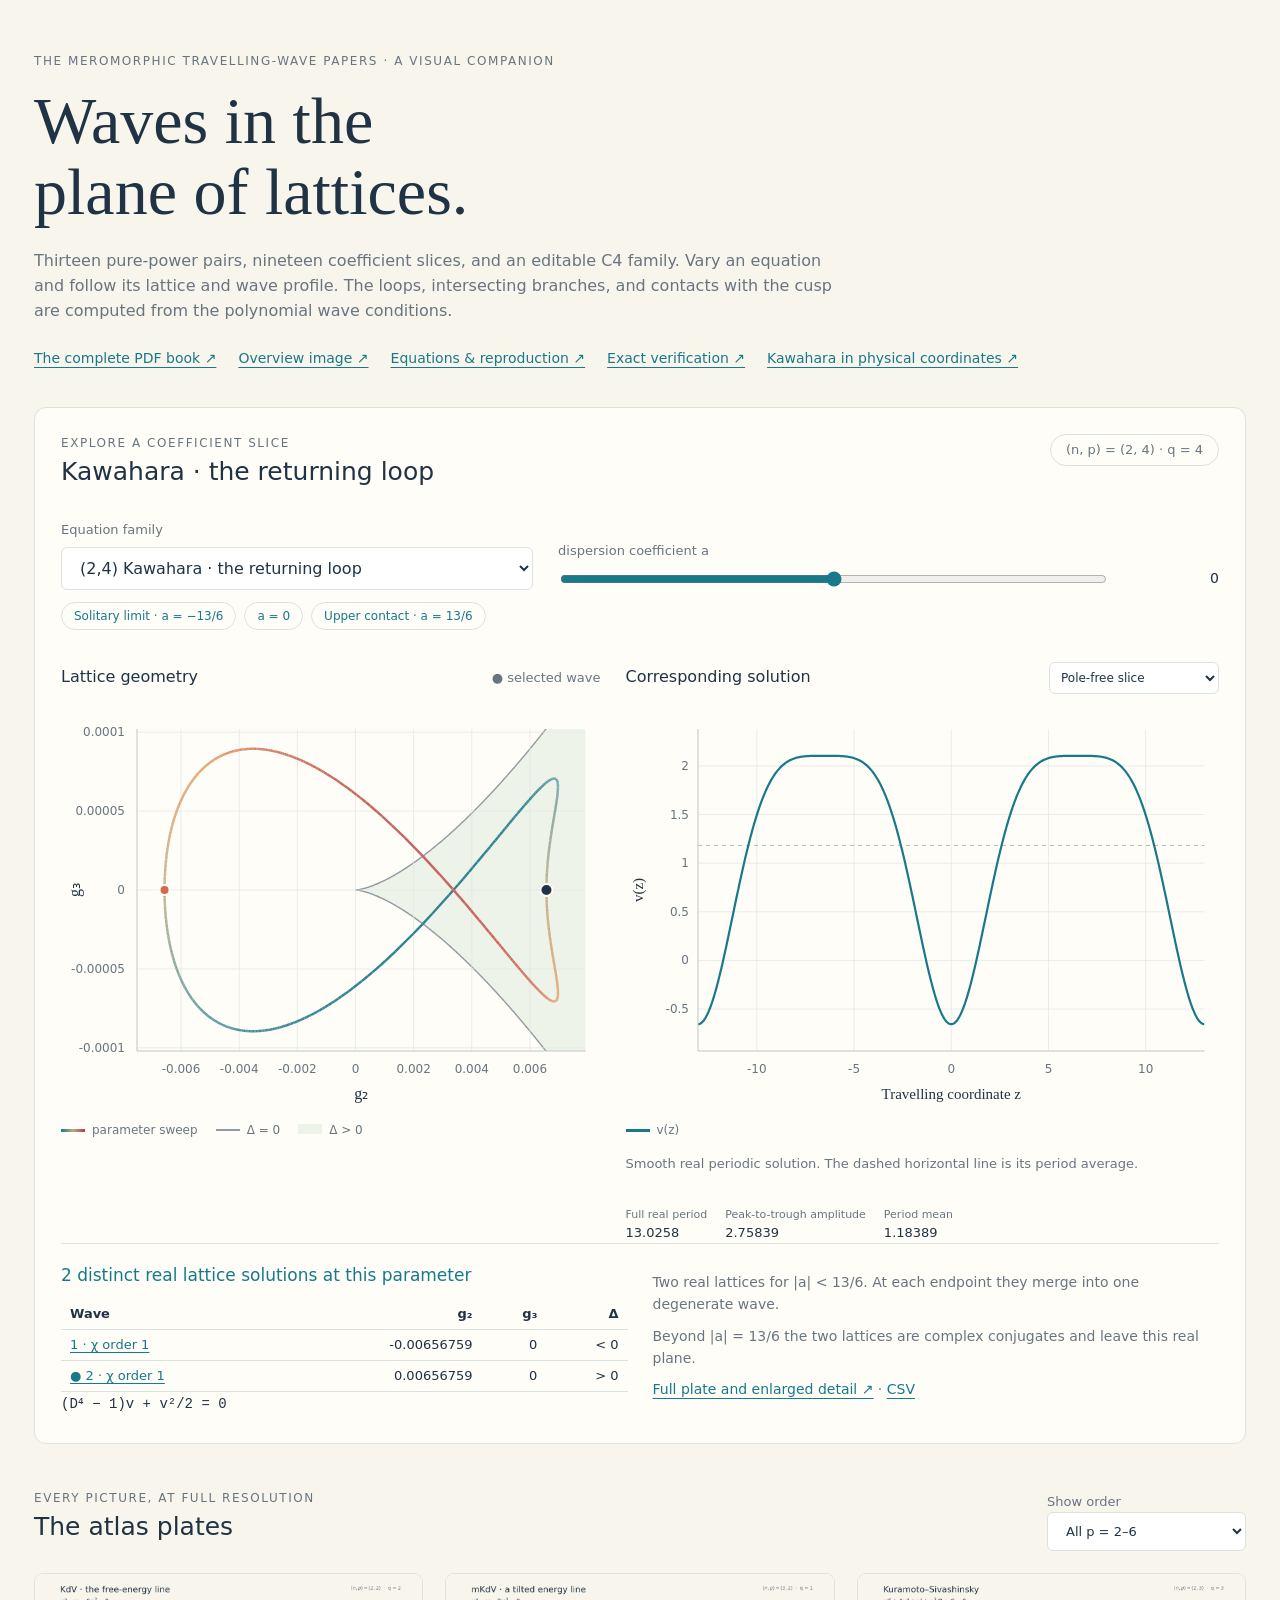
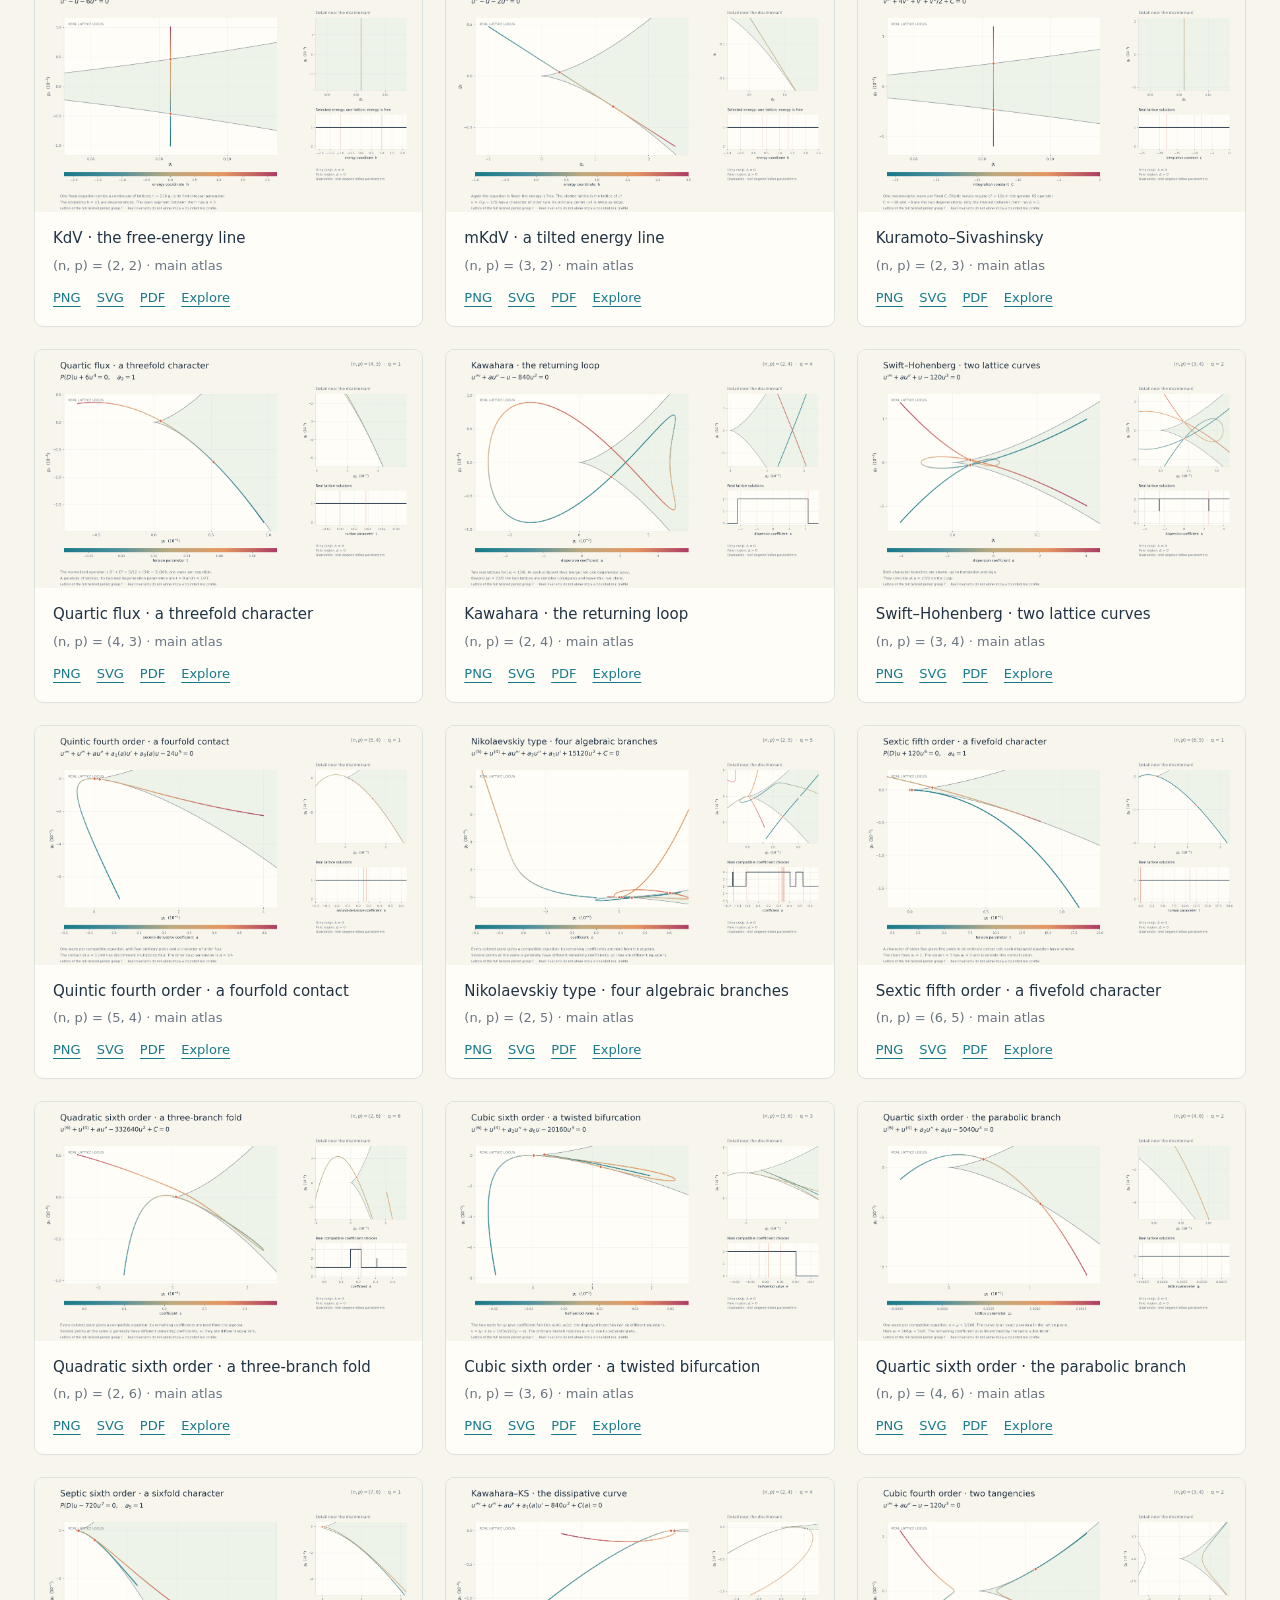
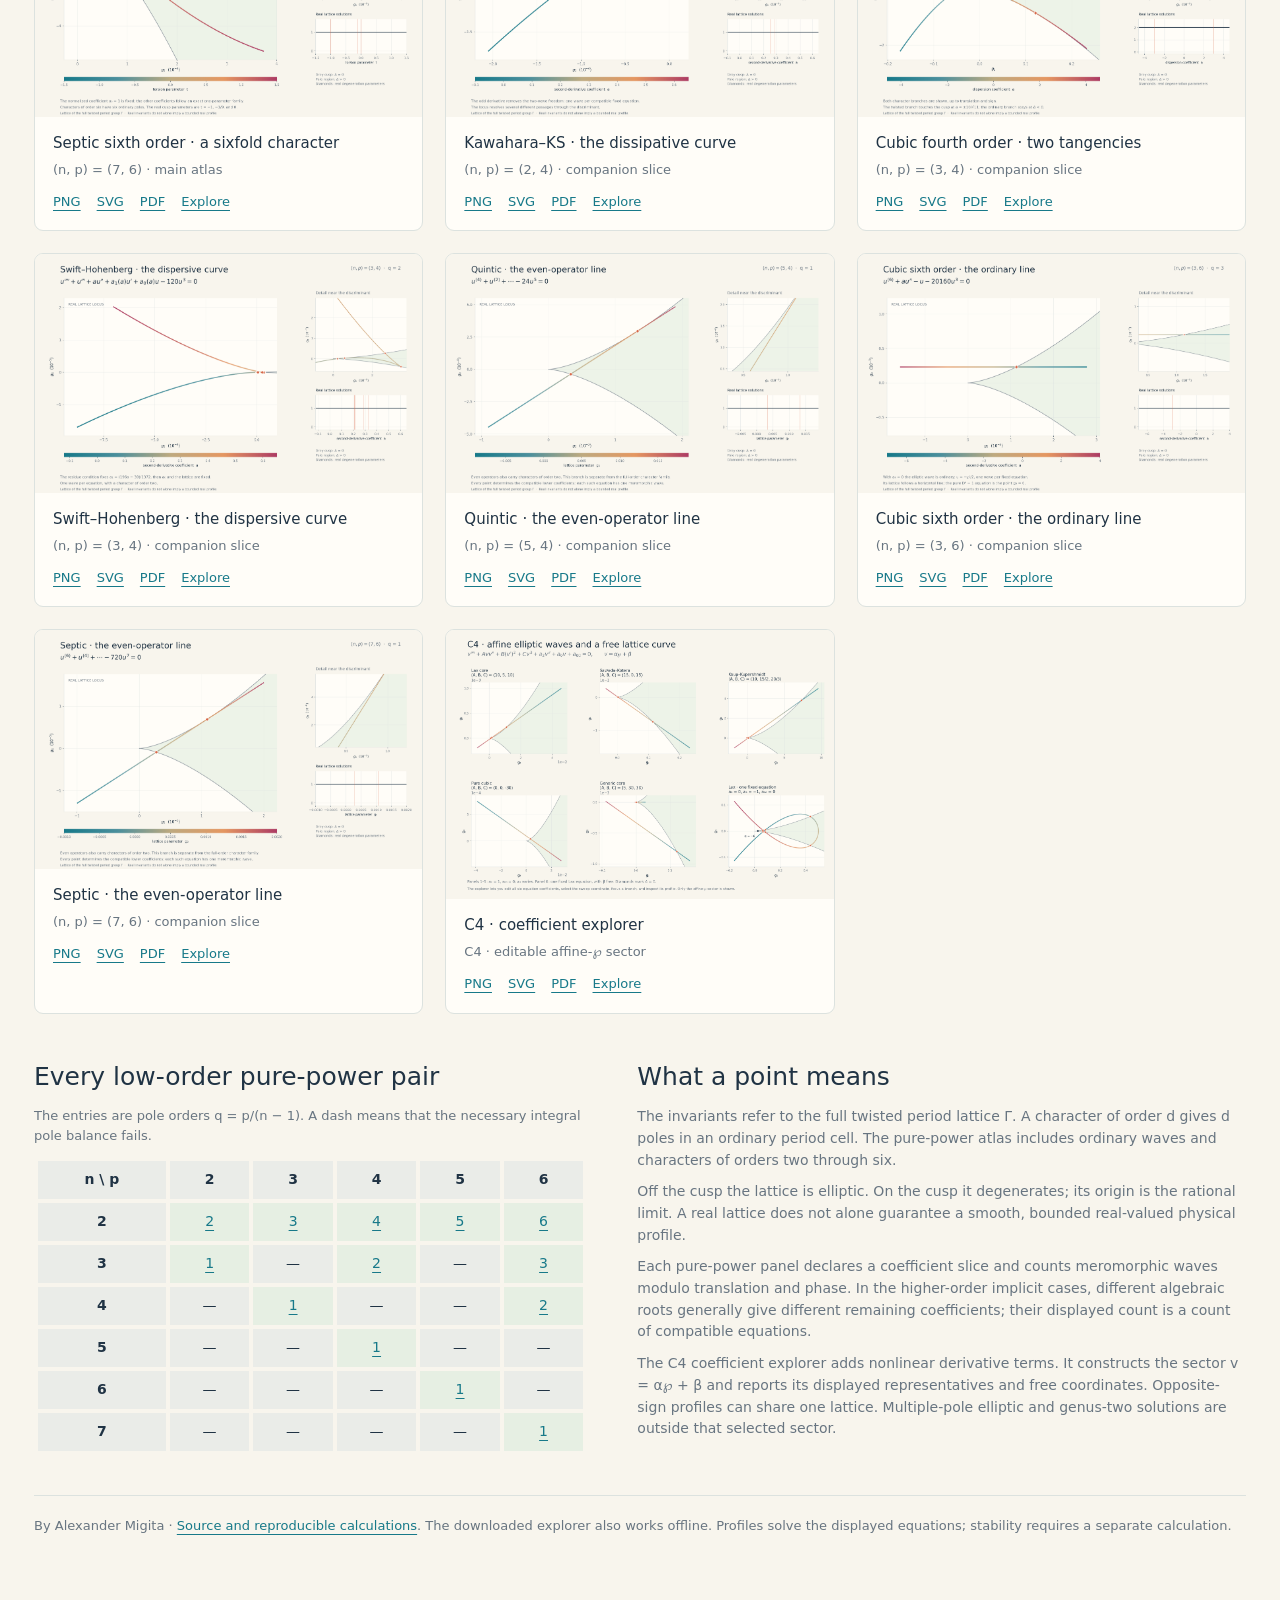
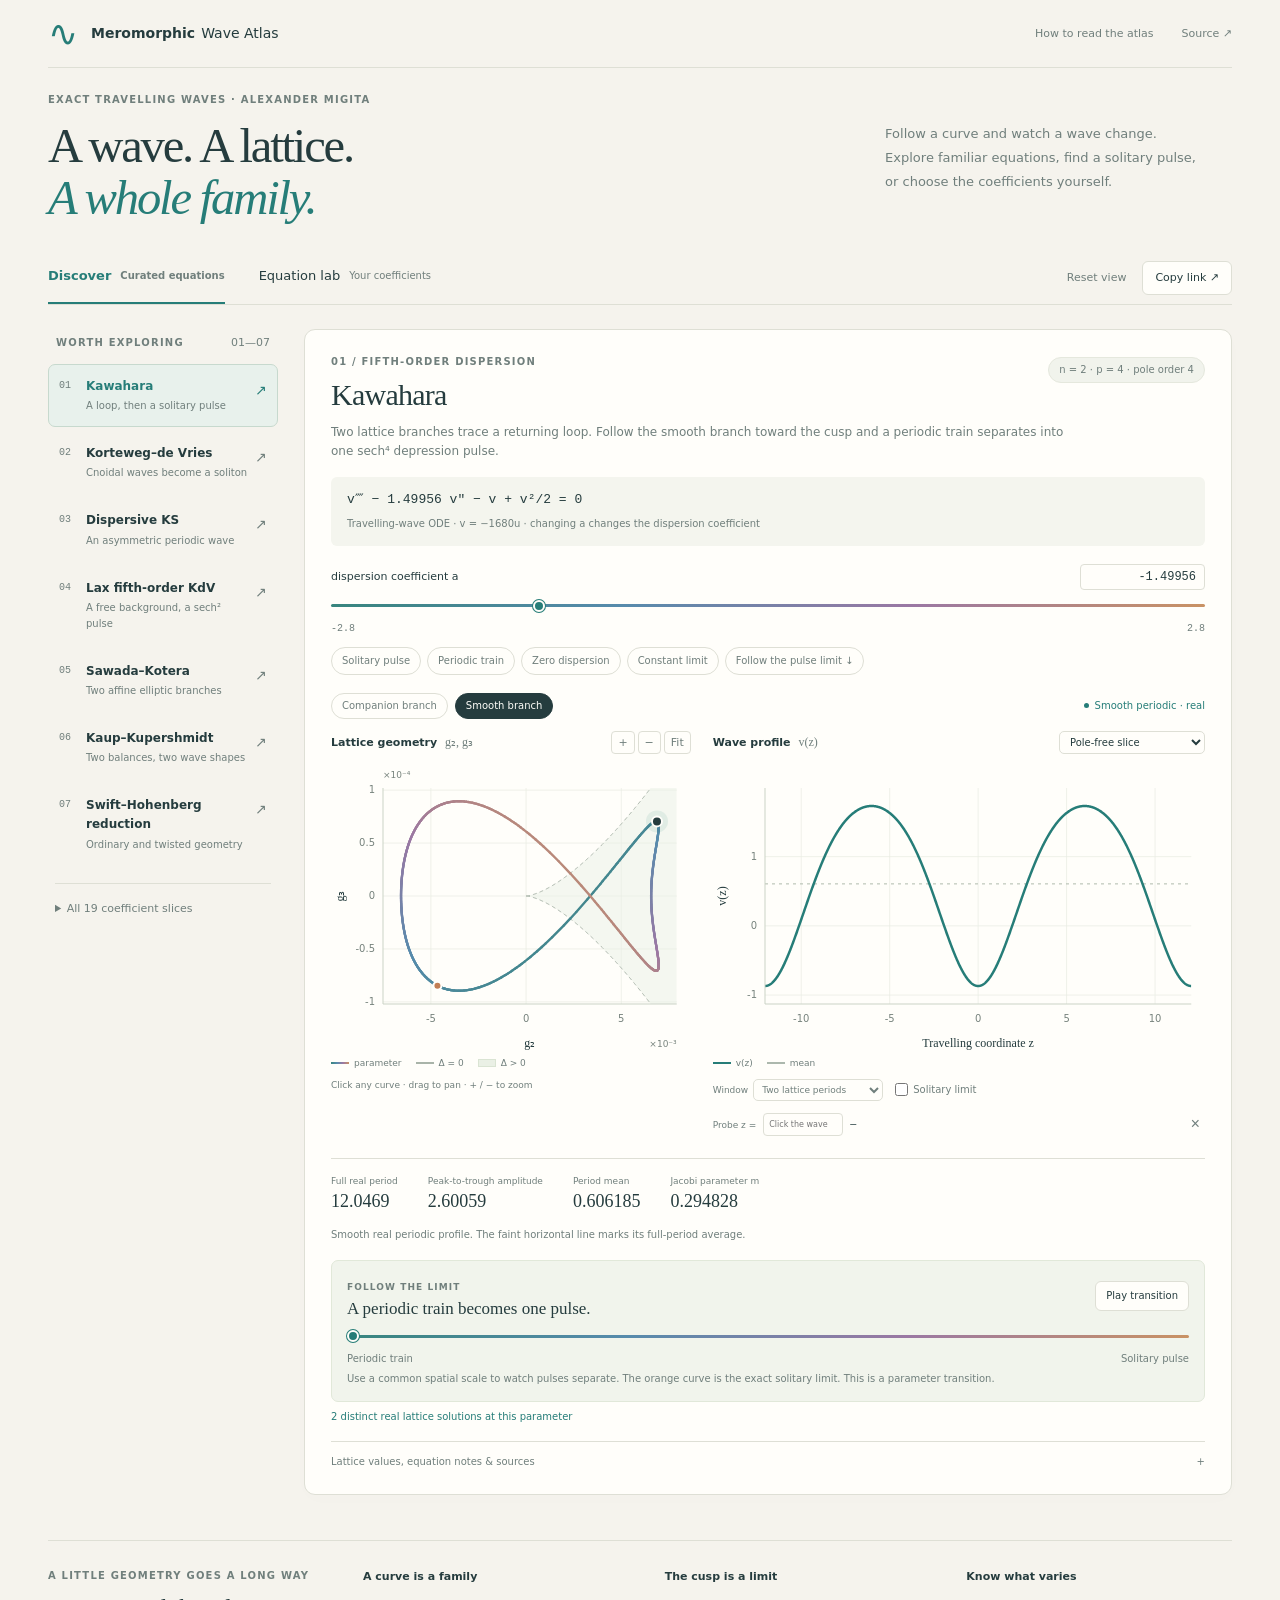
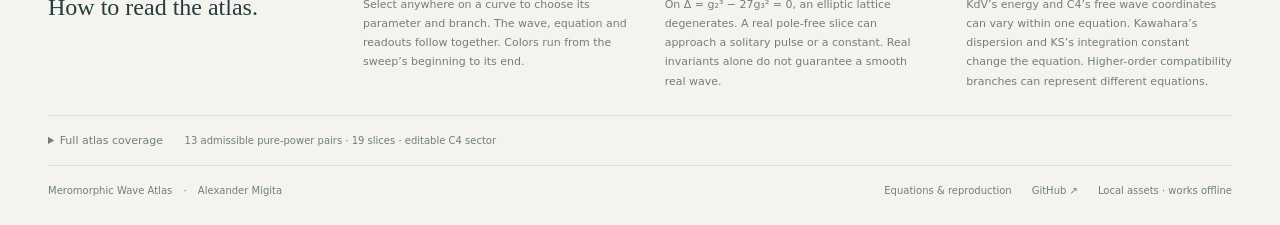
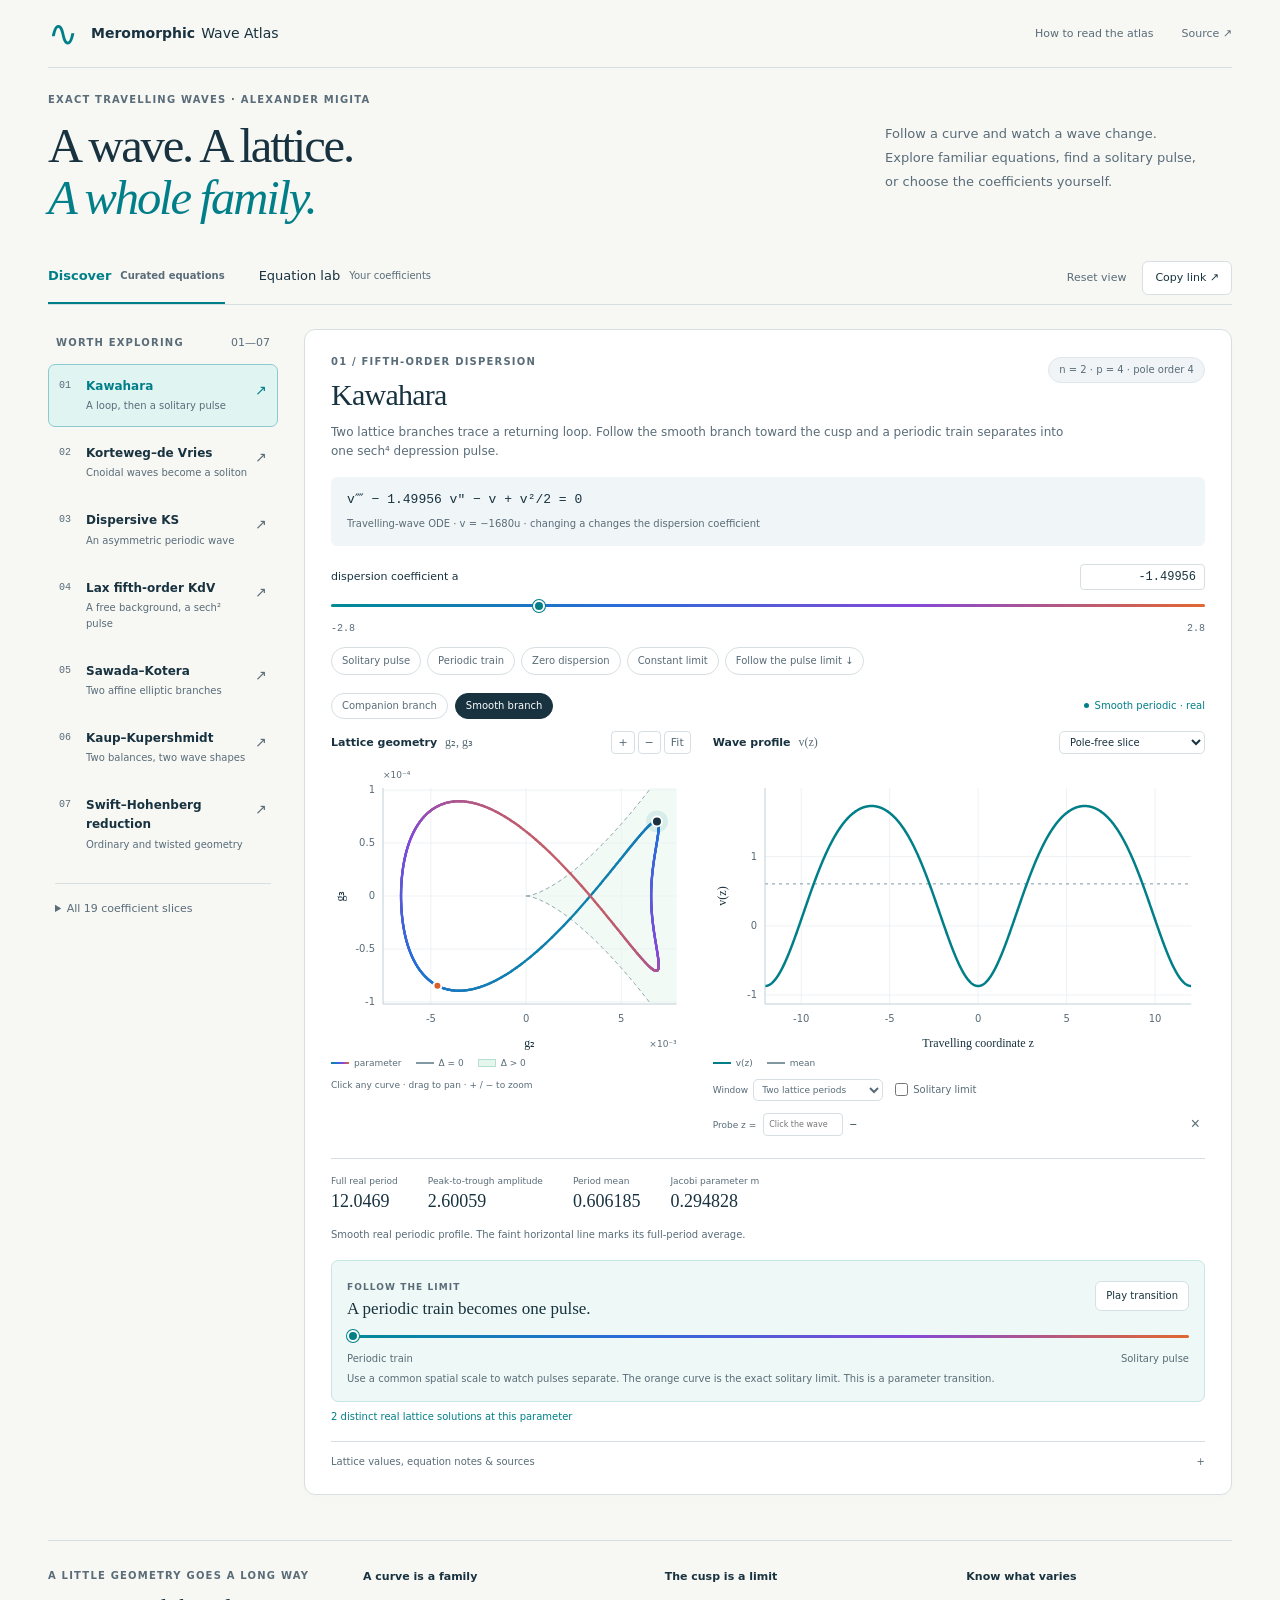
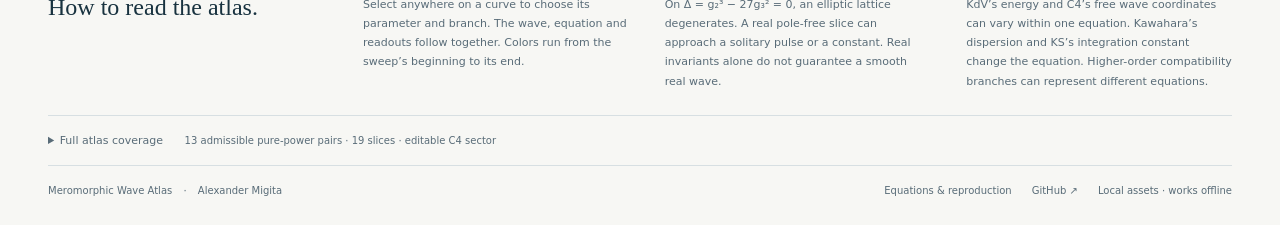
